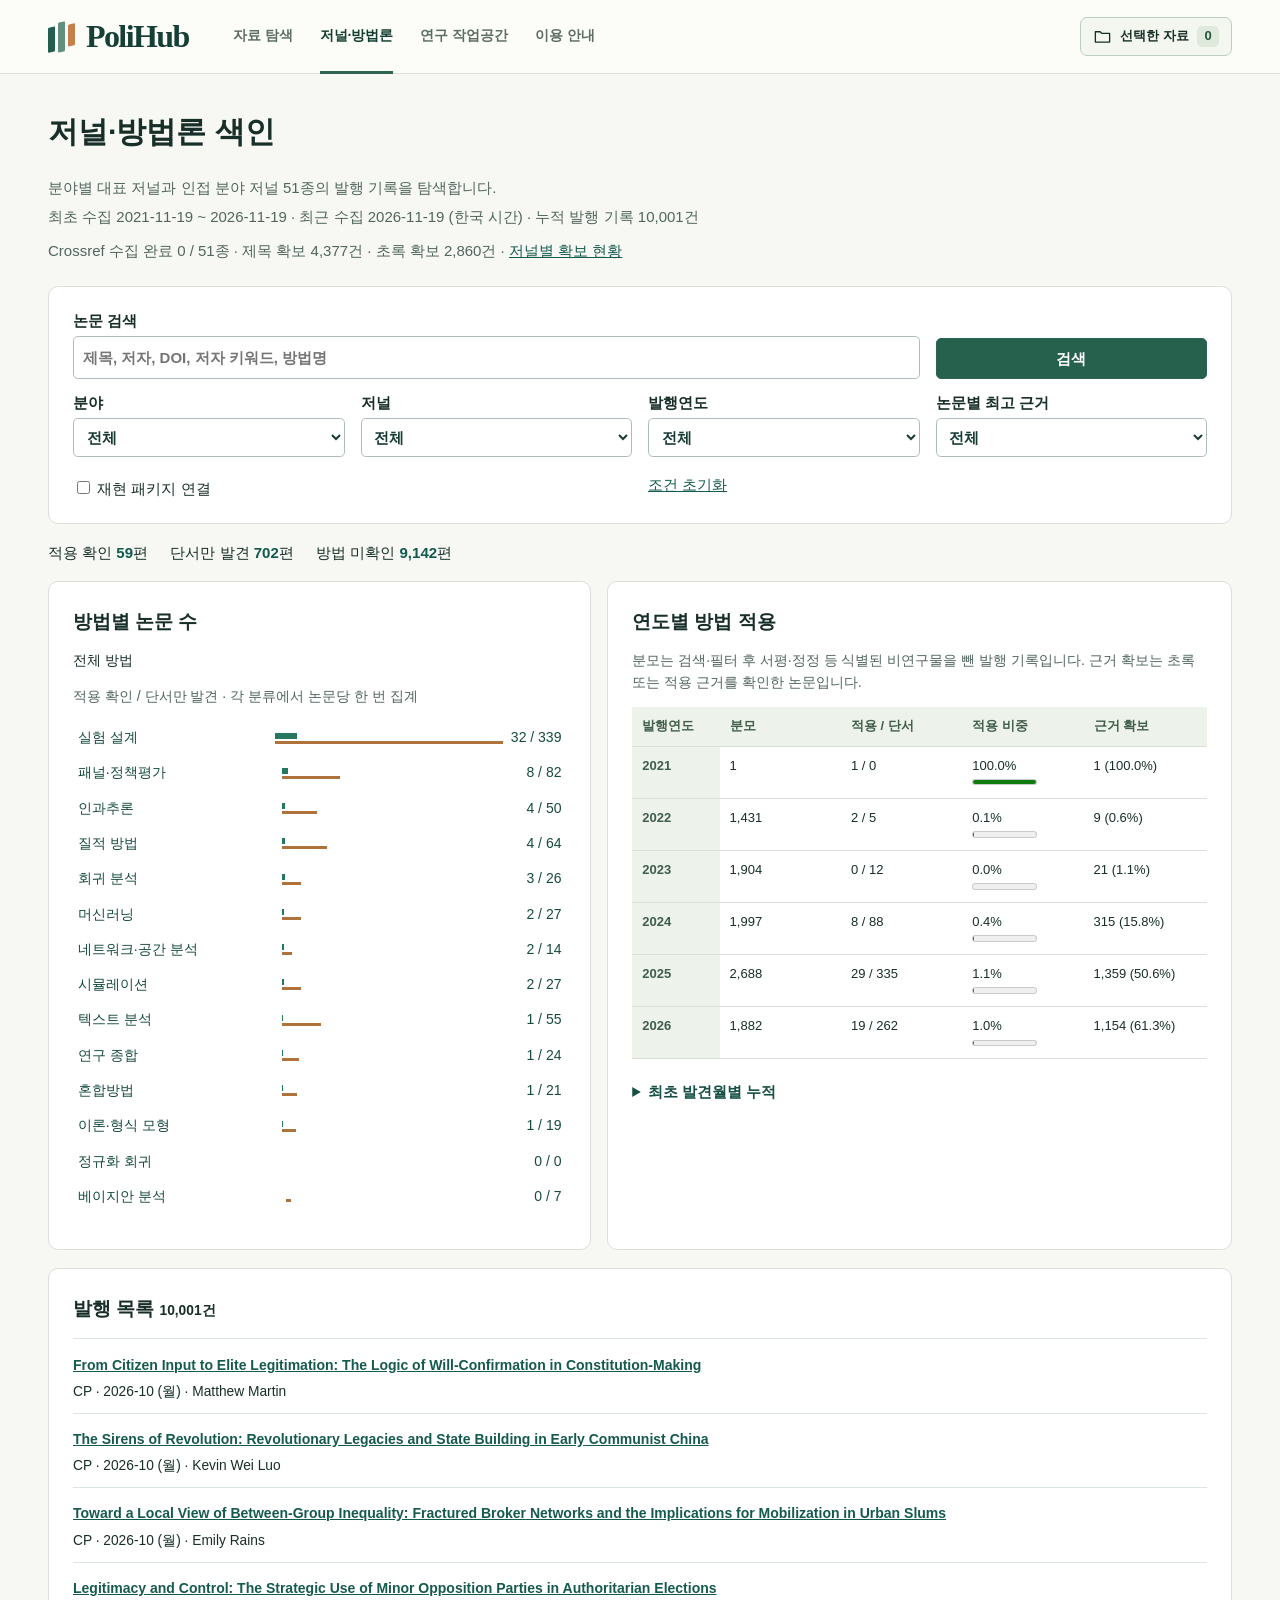
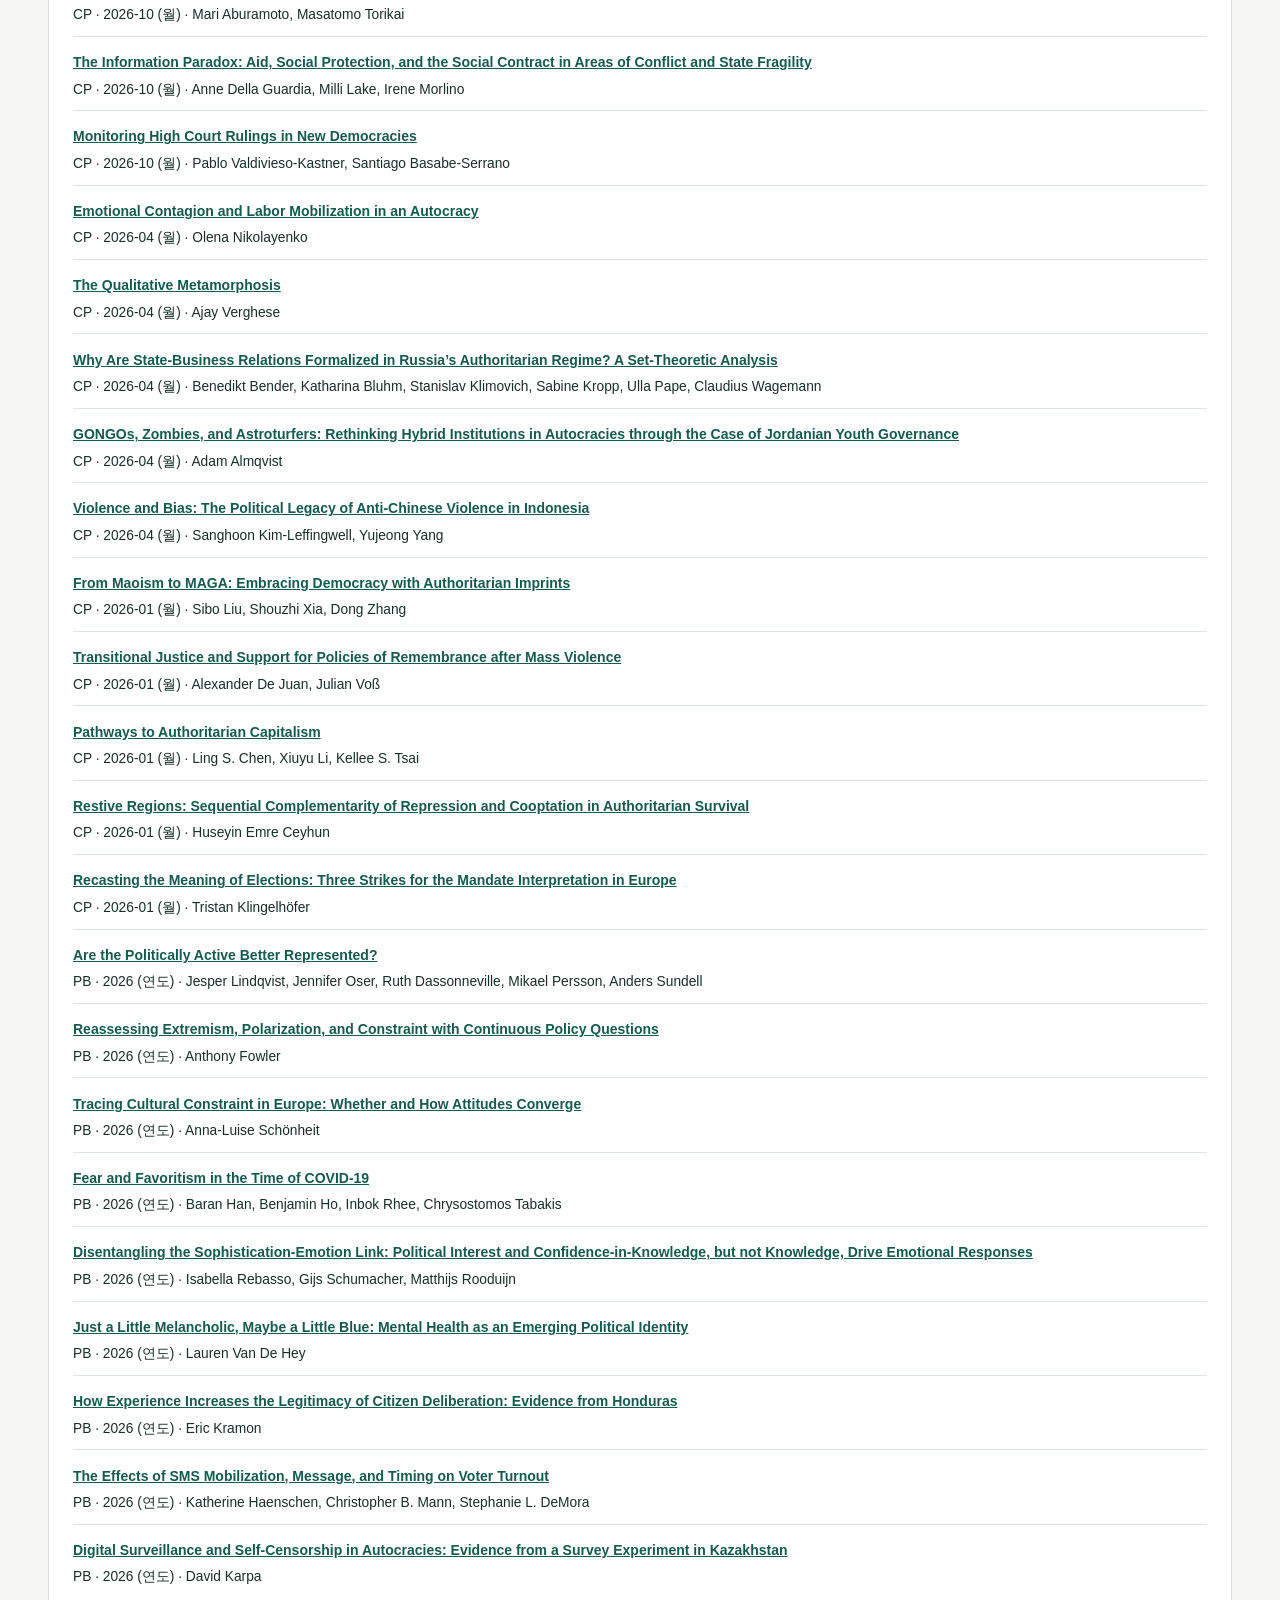
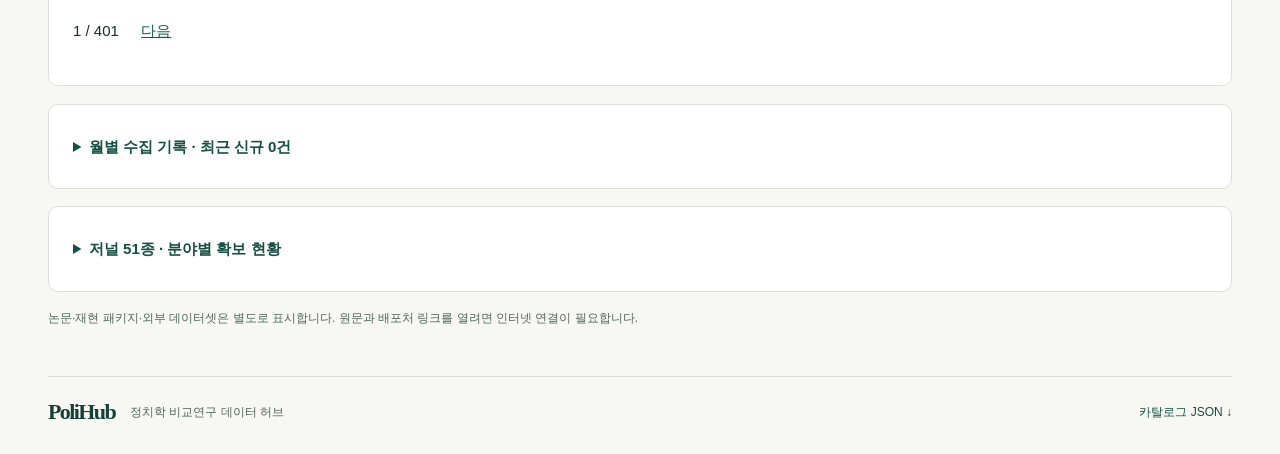
==== PoliHub-v5.html @ c7a17abf "51개 정치학 저널 누적 색인과 PoliHub v5 배포 자동화" ====
<!doctype html>
<html lang="ko">
  <head>
    <meta charset="utf-8" />
    <meta name="viewport" content="width=device-width, initial-scale=1" />
    <meta name="theme-color" content="#103c37" />
    <title>PoliHub · 정치학 비교연구 데이터 허브</title>
    <style>* {
  box-sizing: border-box;
}
:root {
  --ink: #182e29;
  --muted: #51655e;
  --green: #164f43;
  --line: #d8e0d8;
  --paper: #f7f8f3;
  --soft: #eaf0e8;
  --serif: "Noto Serif CJK KR", "Noto Serif KR", Batang, Georgia, serif;
  --sans:
    "Inter", "Pretendard", -apple-system, BlinkMacSystemFont,
    "Noto Sans CJK KR", "Malgun Gothic", sans-serif;
}
body {
  margin: 0;
  background: var(--paper);
  color: var(--ink);
  font: 15px/1.55 var(--sans);
  word-break: keep-all;
}
button,
input,
select,
textarea {
  font: inherit;
  color: inherit;
}
button,
a {
  touch-action: manipulation;
}
button {
  cursor: pointer;
}
button:disabled {
  opacity: 0.45;
  cursor: default;
}
a {
  color: var(--green);
  text-decoration: none;
}
a:hover {
  text-decoration: underline;
}
button:focus-visible,
a:focus-visible,
input:focus-visible,
select:focus-visible,
textarea:focus-visible,
summary:focus-visible {
  outline: 3px solid #d5873c;
  outline-offset: 3px;
}
button {
  border: 0;
  background: none;
}
.wrap {
  width: min(1240px, calc(100% - 96px));
  margin: auto;
}
.top {
  background: #fcfdf9;
  border-bottom: 1px solid var(--line);
}
.bar {
  height: 73px;
  display: flex;
  align-items: center;
  gap: 44px;
}
.brand,
.foot-brand {
  font-family: Georgia, serif;
  font-weight: 700;
  letter-spacing: -1.6px;
  color: #163f36;
  font-size: 32px;
}
.brand {
  display: flex;
  align-items: center;
  gap: 11px;
}
.brand:hover {
  text-decoration: none;
}
.brandmark {
  display: flex;
  align-items: center;
  gap: 3px;
  transform: skewY(-12deg);
  height: 30px;
}
.brandmark i {
  height: 25px;
  width: 7px;
  background: #235e4e;
  border-radius: 1px;
}
.brandmark i:nth-child(2) {
  height: 30px;
  background: #61917e;
}
.brandmark i:last-child {
  height: 22px;
  background: #c48149;
}
.bar nav {
  height: 100%;
  display: flex;
  gap: 27px;
}
.bar nav a {
  height: 100%;
  display: flex;
  align-items: center;
  border-bottom: 3px solid transparent;
  margin-top: 1px;
  font-weight: 600;
  color: #5d6d64;
  font-size: 14px;
}
.bar nav a.active {
  border-color: #2d6452;
  color: #143e32;
}
.tray {
  margin-left: auto;
  display: flex;
  align-items: center;
  gap: 8px;
  border: 1px solid #bdcfc1;
  border-radius: 7px;
  background: #f4f7ef;
  padding: 8px 12px;
  font-size: 13px;
  font-weight: 650;
}
.tray b {
  min-width: 22px;
  background: #e0eadc;
  border-radius: 5px;
  color: #285440;
}
.icon {
  width: 19px;
  height: 19px;
  display: inline-block;
  vertical-align: middle;
  stroke: currentColor;
  stroke-width: 1.65;
  stroke-linejoin: round;
  stroke-linecap: round;
  fill: none;
  flex-shrink: 0;
}
.hero {
  position: relative;
  isolation: isolate;
  overflow: hidden;
  border-radius: 12px;
  background: #103c37;
  color: #f7f5e8;
  margin: 27px 0 28px;
  display: flex;
  min-height: 300px;
}
.hero-copy {
  display: flex;
  flex-direction: column;
  justify-content: center;
  position: relative;
  z-index: 2;
  width: 61%;
  padding: 30px 0 31px 42px;
  pointer-events: none;
}
.hero h1 {
  font-family: var(--serif);
  font-size: clamp(34px, 3.45vw, 53px);
  font-weight: 700;
  line-height: 1.22;
  letter-spacing: -2.8px;
  margin: 0;
}
.hero h1 span {
  display: block;
}
.hero p {
  font-size: 14px;
  color: #d8e8de;
  line-height: 1.75;
  margin: 13px 0 22px;
}
.search {
  background: #fff;
  display: flex;
  align-items: center;
  width: min(565px, 100%);
  padding: 5px 5px 5px 15px;
  border: 1px solid #c1d0c6;
  border-radius: 7px;
  gap: 11px;
  pointer-events: auto;
  box-shadow: 0 3px 6px #082d231e;
}
.search .icon {
  color: #497667;
}
.search input {
  border: 0;
  min-width: 25px;
  flex: 1;
  background: none;
  color: #152f26;
  padding: 7px 0;
  font-size: 14px;
  outline-offset: 0;
}
.search input::placeholder {
  color: #64756b;
}
.search button,
.primary {
  color: white;
  background: #26614e;
  border: 1px solid #2d6353;
  font-weight: 650;
  border-radius: 5px;
  padding: 8px 18px;
}
.hero-map {
  position: absolute;
  top: 0;
  right: 0;
  width: 50.5%;
  height: 100%;
  background: url("[data-uri]") center / 100% 100% no-repeat;
}
.hero-map:before {
  content: "";
  position: absolute;
  inset: 0;
  background: linear-gradient(
    90deg,
    #103c37 0%,
    #103c37a8 10%,
    transparent 36%
  );
  pointer-events: none;
}
.map-pin {
  position: absolute;
  transform: translate(-5px, -50%);
  padding: 2px 4px;
  line-height: 1.3;
  display: flex;
  align-items: center;
  gap: 7px;
  font-size: 12px;
  color: #fff;
  font-weight: 650;
  white-space: nowrap;
  text-shadow: 0 1px 4px #103d32;
}
.map-pin:before {
  content: "";
  width: 7px;
  height: 7px;
  border-radius: 50%;
  background: #f2bf76;
  box-shadow: 0 0 0 3px #eebc7940;
}
.map-pin[data-region="KR"]:before {
  width: 9px;
  height: 9px;
  box-shadow:
    0 0 0 4px #f0bb7650,
    0 0 0 10px #f0bb761b;
}
.map-pin:hover,
.map-pin.is-on {
  color: #ffd08f;
}
.map-credit {
  position: absolute;
  bottom: 10px;
  right: 15px;
  font:
    10px Georgia,
    serif;
  letter-spacing: 0.6px;
  color: #acc4b6;
}
.section-title {
  display: flex;
  align-items: center;
  justify-content: space-between;
  gap: 12px;
  margin: 0 0 13px;
}
.section-title h2,
h2.page-title {
  font-family: var(--serif);
  font-size: 24px;
  line-height: 1.4;
  letter-spacing: -1.3px;
  margin: 0;
}
.section-title h2 small {
  font: 600 13px var(--sans);
  letter-spacing: 0;
  color: #657a68;
  margin-left: 7px;
}
.fields {
  display: grid;
  grid-template-columns: repeat(6, minmax(0, 1fr));
  gap: 10px;
}
.field {
  min-height: 90px;
  background: #fff;
  border: 1px solid var(--line);
  border-radius: 8px;
  text-align: left;
  padding: 12px 13px;
  font-size: 14px;
  font-weight: 700;
  display: flex;
  flex-direction: column;
  justify-content: space-between;
  align-items: flex-start;
  gap: 7px;
  line-height: 1.38;
}
.field .icon {
  color: #326550;
  width: 24px;
  height: 24px;
}
.field[data-field="attitudes"] .icon,
.field[data-field="policy"] .icon {
  color: #956340;
}
.field:hover,
.card:hover {
  border-color: #92af9e;
}
.field.is-on {
  border-color: #336e55;
  background: #e5efe5;
}
.filters {
  margin: 18px 0 25px;
  border-bottom: 1px solid var(--line);
  padding-bottom: 18px;
}
.filterline {
  display: flex;
  align-items: center;
  gap: 7px;
  flex-wrap: wrap;
}
.filterline > strong {
  font-size: 13px;
  margin-right: 6px;
}
.chip {
  border: 1px solid #d7dfd6;
  padding: 5px 11px;
  border-radius: 17px;
  font-size: 12px;
  line-height: 1.5;
  background: #fff;
  white-space: nowrap;
}
.chip.is-on {
  background: #214e40;
  color: white;
  border-color: #214e40;
}
.morefilter {
  margin-left: auto;
  display: flex;
  gap: 5px;
  align-items: center;
  font-size: 13px;
  color: #325849;
}
.morefilter .icon {
  width: 16px;
}
.filtergrid {
  display: grid;
  grid-template-columns: repeat(auto-fit, minmax(135px, 1fr));
  gap: 12px;
  padding: 17px 0 2px;
}
.filtergrid label,
.control {
  display: flex;
  flex-direction: column;
  gap: 4px;
  color: var(--muted);
  font-size: 12px;
  font-weight: 600;
}
select,
.form-input,
textarea {
  width: 100%;
  padding: 8px;
  border: 1px solid #bdcdc0;
  border-radius: 5px;
  background: #fff;
  color: var(--ink);
}
.text-btn {
  display: inline-flex;
  align-items: center;
  gap: 5px;
  color: var(--green);
  font-size: 13px;
  font-weight: 650;
  padding: 4px 0;
}
.text-btn .icon {
  width: 16px;
}
.grid {
  display: grid;
  grid-template-columns: repeat(2, minmax(0, 1fr));
  gap: 13px;
}
.card {
  display: flex;
  flex-direction: column;
  border: 1px solid #d5dfd5;
  border-radius: 9px;
  background: #fff;
  padding: 19px 21px 14px;
  min-width: 0;
}
.cardtop,
.card-end,
.actions,
.work-head {
  display: flex;
  align-items: center;
  gap: 8px;
  flex-wrap: wrap;
}
.cardtop {
  justify-content: space-between;
}
.category {
  font-size: 12px;
  font-weight: 650;
  color: #436a53;
  display: inline-flex;
  align-items: center;
  gap: 7px;
}
.category:before {
  content: "";
  width: 7px;
  height: 7px;
  border-radius: 2px;
  background: #85a78b;
}
.category.election:before {
  background: #b78055;
}
.category.legislature:before {
  background: #6f87a3;
}
.category.world:before {
  background: #78846a;
}
.select-data {
  display: inline-flex;
  gap: 4px;
  align-items: center;
  padding: 4px 8px;
  border: 1px solid #d5ded4;
  border-radius: 5px;
  font-size: 12px;
  color: #3d5d4b;
}
.select-data .icon {
  width: 14px;
  height: 14px;
}
.select-data.is-on {
  border-color: #548266;
  background: #e5efe2;
}
.card h3 {
  margin: 9px 0 4px;
  line-height: 1.36;
  font-size: 21px;
  letter-spacing: -0.9px;
}
.card h3 button {
  font: inherit;
  font-weight: 700;
  padding: 0;
  text-align: left;
}
.card p {
  color: #4c5e55;
  font-size: 14px;
  line-height: 1.65;
  margin: 4px 0 14px;
  flex: 1;
}
.card-end {
  justify-content: space-between;
  border-top: 1px solid #e8ece5;
  padding-top: 10px;
}
.meta {
  display: flex;
  flex-wrap: wrap;
  gap: 3px 7px;
  color: #5b6c62;
  font-size: 12px;
}
.meta span + span:before {
  content: "·";
  margin-right: 7px;
}
.access {
  display: inline-flex;
  align-items: center;
  gap: 4px;
  color: #3b5b47;
  font-weight: 680;
  font-size: 12px;
}
.access.direct {
  color: #245f42;
}
.access .icon {
  width: 14px;
  height: 14px;
}
.more-row {
  text-align: center;
  margin: 20px 0;
}
.secondary {
  padding: 8px 13px;
  border: 1px solid #c1cfc3;
  background: #fff;
  border-radius: 5px;
  color: #294e3c;
  font-weight: 600;
}
.primary:hover,
.search button:hover {
  background: #194d3c;
}
.secondary:hover,
.chip:hover:not(.is-on),
.select-data:hover:not(.is-on) {
  background: #f0f4ed;
}
.empty,
.surface {
  padding: 22px 24px;
  border: 1px solid var(--line);
  border-radius: 10px;
  background: #fff;
}
.empty h3,
.surface h3 {
  margin: 0 0 9px;
}
.page-intro {
  margin: 35px 0 19px;
}
.page-intro p,
.hint {
  color: var(--muted);
}
.page-intro p {
  margin: 6px 0;
}
.work-grid {
  display: grid;
  grid-template-columns: minmax(0, 3fr) minmax(235px, 1.1fr);
  gap: 18px;
}
.surface + .surface,
details + .surface,
.work-grid + .surface {
  margin-top: 15px;
}
.work-list {
  list-style: none;
  padding: 0;
  margin: 8px 0 15px;
}
.work-list li {
  display: flex;
  align-items: center;
  justify-content: space-between;
  padding: 10px 0;
  border-bottom: 1px solid var(--line);
  gap: 10px;
}
.work-list small,
.muted {
  color: var(--muted);
  font-size: 12px;
}
.danger-text {
  color: #8c492b;
}
.surface .control {
  margin: 11px 0;
}
.surface h4 {
  margin: 16px 0 8px;
}
.surface h3,
h3 {
  letter-spacing: -0.4px;
}
.surface p,
.surface li,
details p {
  font-size: 14px;
}
.stack {
  display: grid;
  gap: 8px;
}
.flowsteps {
  padding-left: 20px;
}
.flowsteps li {
  padding: 2px 0;
}
.surface code,
pre,
code {
  font-family: "IBM Plex Mono", Consolas, monospace;
  font-size: 12px;
}
.surface pre,
pre {
  overflow: auto;
  white-space: pre-wrap;
  word-break: break-word;
  background: #eff3ed;
  padding: 12px;
  border-radius: 6px;
}
.surface textarea {
  min-height: 200px;
  font: 12px/1.6 monospace;
  word-break: normal;
}
.surface .question-box {
  min-height: 60px;
  font: 14px var(--sans);
}
summary {
  cursor: pointer;
  font-weight: 650;
  color: var(--green);
}
details {
  margin: 13px 0;
}
.guide-contents {
  display: grid;
  grid-template-columns: repeat(2, minmax(0, 1fr));
  gap: 14px;
}
.guide-contents .surface {
  margin: 0;
}
.table-wrap {
  overflow: auto;
}
.data-table {
  width: 100%;
  border-collapse: collapse;
  font-size: 13px;
}
.data-table th,
.data-table td {
  padding: 9px 10px;
  border-bottom: 1px solid var(--line);
  text-align: left;
  vertical-align: top;
}
.data-table th {
  background: #edf2eb;
  color: #415e4b;
}
.data-table td {
  min-width: 100px;
}
.chips {
  display: flex;
  flex-wrap: wrap;
  gap: 7px;
}
.chips a {
  font-size: 13px;
  text-decoration: underline;
  text-underline-offset: 3px;
}
.dialog-top {
  display: flex;
  align-items: flex-start;
  justify-content: space-between;
  gap: 15px;
}
.dialog-top h2 {
  margin: 4px 0;
  font: 700 25px/1.35 var(--serif);
  letter-spacing: -1px;
}
.close-btn {
  padding: 5px;
  line-height: 1;
}
.close-btn .icon {
  width: 22px;
  height: 22px;
}
dialog {
  border: 1px solid #ccdbce;
  border-radius: 12px;
  color: var(--ink);
  padding: 27px;
  max-height: 85vh;
  width: min(820px, 94vw);
  box-shadow: 0 20px 75px #112b2044;
}
dialog::backdrop {
  background: #102d26a4;
}
dialog:has(.compare) {
  width: min(1120px, 95vw);
}
.facts {
  display: grid;
  grid-template-columns: 140px minmax(0, 1fr);
  font-size: 14px;
  line-height: 1.7;
  margin: 15px 0;
}
.facts dt,
.facts dd {
  border-top: 1px solid var(--line);
  padding: 8px 4px;
  margin: 0;
  overflow-wrap: anywhere;
}
.facts dt {
  color: #53685a;
}
.facts a {
  text-decoration: underline;
}
.badge {
  padding: 3px 7px;
  border-radius: 5px;
  background: #eaf0e6;
  color: #3c5a42;
  font-size: 12px;
}
.notice {
  background: #f6f2e8;
  border-left: 3px solid #bd965d;
  padding: 9px 12px;
  font-size: 13px;
  color: #564937;
}
.toast {
  position: fixed;
  z-index: 5;
  bottom: 22px;
  left: 50%;
  transform: translateX(-50%);
  background: #203e33;
  color: white;
  border-radius: 7px;
  padding: 8px 16px;
  max-width: 85vw;
  box-shadow: 0 4px 16px #24362824;
}
.toast:empty {
  display: none;
}
footer.wrap {
  display: flex;
  align-items: center;
  gap: 15px;
  margin-top: 39px;
  border-top: 1px solid var(--line);
  padding: 18px 0 25px;
  font-size: 12px;
  color: var(--muted);
}
footer a {
  margin-left: auto;
}
.foot-brand {
  font-size: 22px;
}
.loading {
  padding: 50px 0;
}
.busy {
  color: #376e50;
  font-weight: 650;
}
.spread {
  justify-content: space-between;
}
.tiny {
  font-size: 12px;
}
.work-output a {
  text-decoration: underline;
  overflow-wrap: anywhere;
}
.work-output td {
  min-width: 65px;
}
.full {
  grid-column: 1/-1;
}
@media (min-width: 1450px) {
  .hero {
    min-height: 325px;
  }
  .hero-copy {
    padding-left: 50px;
  }
  .field {
    min-height: 100px;
  }
}
@media (max-width: 1050px) {
  .wrap {
    width: calc(100% - 48px);
  }
  .bar {
    gap: 26px;
  }
  .fields {
    gap: 7px;
  }
  .field {
    font-size: 13px;
    padding: 11px;
  }
  .morefilter {
    margin-left: 0;
  }
  .hero-copy {
    width: 65%;
    padding-left: 29px;
  }
  .hero-map {
    width: 49%;
  }
}
@media (max-width: 760px) {
  .wrap {
    width: calc(100% - 28px);
  }
  .bar {
    gap: 15px;
    height: 62px;
  }
  .brand {
    font-size: 27px;
  }
  .bar nav {
    gap: 10px;
  }
  .bar nav a {
    font-size: 12px;
  }
  .tray {
    padding: 6px 8px;
  }
  .tray > span:nth-child(2) {
    display: none;
  }
  .hero {
    min-height: 265px;
    margin: 18px 0 22px;
  }
  .hero-copy {
    width: 78%;
    padding: 24px;
  }
  .hero h1 {
    font-size: 36px;
  }
  .hero p {
    font-size: 13px;
  }
  .hero-map {
    opacity: 0.75;
    width: 48%;
    right: -7%;
  }
  .map-pin,
  .map-credit {
    display: none;
  }
  .hero-map:before {
    background: linear-gradient(90deg, #103c37, transparent 70%);
  }
  .fields {
    grid-template-columns: repeat(3, minmax(0, 1fr));
  }
  .field {
    min-height: 64px;
    flex-direction: row;
    align-items: center;
    justify-content: flex-start;
    gap: 9px;
  }
  .field .icon {
    width: 19px;
  }
  .section-title h2,
  h2.page-title {
    font-size: 21px;
  }
  .grid {
    gap: 9px;
  }
  .card {
    padding: 14px;
  }
  .card h3 {
    font-size: 18px;
  }
  .card-end {
    align-items: flex-start;
    flex-direction: column;
  }
  .filterline {
    gap: 5px;
  }
  .chip {
    font-size: 11px;
  }
  .work-grid,
  .guide-contents {
    grid-template-columns: 1fr;
  }
  .work-grid .surface + .surface {
    margin: 0;
  }
  .facts {
    grid-template-columns: 105px 1fr;
  }
  .filters {
    margin-bottom: 19px;
  }
  .surface {
    padding: 17px;
  }
  .search {
    padding-left: 8px;
    gap: 6px;
  }
  .search button {
    padding: 7px 10px;
  }
}
@media (max-width: 535px) {
  .bar {
    gap: 12px;
  }
  .brandmark {
    gap: 2px;
  }
  .brandmark i {
    width: 5px;
  }
  .brand {
    gap: 6px;
  }
  .bar nav {
    gap: 9px;
  }
  .bar nav a {
    font-size: 11px;
  }
  .tray {
    gap: 3px;
    padding: 5px;
  }
  .hero-copy {
    width: 100%;
    padding: 21px 18px;
  }
  .hero h1 {
    font-size: 33px;
  }
  .hero {
    min-height: 242px;
  }
  .hero p {
    max-width: 85%;
    font-size: 12px;
  }
  .hero-map {
    right: -12%;
    opacity: 0.54;
    width: 65%;
  }
  .field {
    font-size: 12px;
    padding: 8px;
    min-height: 58px;
    gap: 5px;
  }
  .grid {
    grid-template-columns: 1fr;
  }
  .card-end {
    flex-direction: row;
  }
  .card p {
    margin-bottom: 10px;
  }
  .filterline > strong {
    width: 100%;
    margin-bottom: 2px;
  }
  .section-title {
    gap: 5px;
  }
  .facts {
    grid-template-columns: 82px 1fr;
  }
  dialog {
    padding: 19px;
  }
  .map-credit {
    display: none;
  }
  .work-head h3 {
    font-size: 16px;
  }
}
@media (prefers-reduced-motion: no-preference) {
  button,
  a {
    transition:
      background-color 0.13s,
      border-color 0.13s,
      color 0.13s;
  }
}

.journal-page { margin: 1.5rem 0 3rem; }
.journal-page .surface { margin-bottom: 1.1rem; min-width: 0; }
.journal-page h2 { font-size: 1.18rem; margin: .2rem 0 .7rem; }
.journal-page h3 { margin: 1.4rem 0 .5rem; }
.jfilters { display: grid; gap: .7rem 1rem; grid-template-columns: repeat(4,minmax(0,1fr)); align-items: end; }
.jfilters label:not(.jcheck), .jdir-search { display: grid; gap: .25rem; font-weight: 650; }
.jquery { grid-column: span 3; }
.jfilters input[type=search],.jfilters select,.jdir-search input { min-width: 0; width: 100%; padding: .56rem; border: 1px solid #acbdb7; border-radius: .3rem; background: white; color: #173c34; font: inherit; }
.jcheck { grid-column: span 2; }
.jstats,.jpaging { display: flex; flex-wrap: wrap; align-items: center; gap: .65rem 1.4rem; margin: 1rem 0; }
.jstats b { color: #115a4e; }
.jpanels { display: grid; grid-template-columns: 1fr 1.15fr; gap: 1rem; }
.jbars,.jpapers { padding: 0; list-style: none; }
.jbars li { margin: .25rem 0; }
.jbar { display: grid; grid-template-columns: minmax(6em,1fr) minmax(3em,1.2fr) auto; gap: .5rem; align-items: center; width: 100%; text-align: left; padding: .3rem; border: 0; background: transparent; color: #164b40; font: inherit; }
.jbar:hover,.jbar:focus-visible { background: #e6f2ec; }
.jtracks { display: grid; gap: 2px; }
.jtracks i { display: block; height: 6px; background: #267760; }
.jtracks i+i { height: 3px; background: #ad733a; }
.jlink { color: #155a4e; background: none; border: 0; padding: .3rem 0; text-align: left; text-decoration: underline; font: inherit; }
.jpapers li { border-top: 1px solid #dae5df; padding: .65rem 0; overflow-wrap: anywhere; }
.jpapers .jlink { font-weight: 700; }
.jpapers li div, .jdir-search, .journal-page small { font-size: .86rem; }
.journal-page meter { width: 5em; display: block; }
.journal-page summary { cursor: pointer; padding: .5rem 0; overflow-wrap: anywhere; }
.jdir-search { max-width: 30rem; margin: 1rem 0; }
#jdir-list details { border-bottom: 1px solid #d5dfda; }
#modal-body dd, #modal-body li { overflow-wrap: anywhere; }
@media(max-width:760px){.jpanels{grid-template-columns:1fr}.jfilters{grid-template-columns: repeat(2,minmax(0,1fr))}.jquery{grid-column:span 1}.jstats{gap:.5rem 1rem}.bar{flex-wrap:wrap}.bar nav{flex-wrap:wrap}.journal-page .surface{padding:1rem}.jbar{font-size:.88rem}}
.jpanels > .surface { margin-top: 0; }
</style>
  </head>
  <body data-start="journals">
    <header class="top">
      <div class="wrap bar">
        <a class="brand" href="#explore" aria-label="PoliHub 홈"
          ><span class="brandmark" aria-hidden="true"
            ><i></i><i></i><i></i></span
          >PoliHub</a
        >
        <nav aria-label="주 메뉴">
          <a href="#explore" data-nav="explore">자료 탐색</a
          ><a href="#journals" data-nav="journals">저널·방법론</a
          ><a href="#work" data-nav="work">연구 작업공간</a
          ><a href="#guide" data-nav="guide">이용 안내</a>
        </nav>
        <button id="tray" class="tray">
          <span data-icon="folder"></span><span>선택한 자료</span
          ><b id="selected-count">0</b>
        </button>
      </div>
    </header>
    <main class="wrap" id="main" tabindex="-1">
      <p class="loading">카탈로그를 불러오는 중입니다.</p>
    </main>
    <footer class="wrap">
      <span class="foot-brand">PoliHub</span
      ><span>정치학 비교연구 데이터 허브</span
      ><a href="catalog/catalog.json" id="catalog-download" download
        >카탈로그 JSON ↓</a
      >
    </footer>
    <dialog id="modal"><div id="modal-body"></div></dialog>
    <div class="toast" id="toast" role="status" aria-live="polite"></div>
  <script type="application/octet-stream" id="journal-data">H4sIAAAAAAAAA+S9b2/jWnon+FXO+k26sWW3qP+qNxeUREu0KNFNSvZ1LRYNWqIllilSRVL+U0GAm5lOML3JYhJ0MpMMbgcdTAaTBA1sLzrZ6QX61dZ+kvuyq+532Oc5JG1Jlmw9NsUqbmam59qyHhX1O8855/n/+8M9fzgxp8bea+HVnh8YXrD3ei+fywv7Avy/2t6rPcuxAsuwf2I6o/BP5bs/Gf5P3IsHL3qBNbRNf+/1H+4JuQMhJ1R+5OdyuUKuVCrmhVxOKBQq+Me37txzDBvkjZnvgeTIteCXzTKv9uYevn0SBDP/9Y9+BO8/cL3xjx6T8OEfGeLD/C97bVVssv/nf7CG5/q+Z14wy/fn5mjvf321d2nxLxc90X70FUDcM+8/AN43NYOJO4p+mc3PbcufmBEseXj7heX5wU9803RWURkZgfmTmWcOLd9y8a+3puHt/[base64]/RtQhlaBCFElmFKE/[base64]/Vhme4juJbIKEfHSj2WIEGX10ucPX6DFrmMZIkSFdGPXyUJEtItiGSJEWbWL+MMTb7RYhghRVm80/vBEeoJYhghRyvQEyUJEvPRjGSJEWb70BSKDQyxDg0hImcEhWYiIDA6xDBGilBkckoUoT99oKEOEKJ/ljUYkuYhliBClTHKRLEREkotYhghRyiQXyUJEJLmIZYgQpUxykSxEVbp1jTJEiKoZtq6FGi3qGMsQIaplNOqID5/[base64]/[base64]/vBErsZYhghRVrkaCzhCmH7pcxkSRJFEViGiX/pchghRhi99IUe/9LkMEaIMX/pCjkjQHMsQIcoqQTN/eLpdxGWIEGXYLhJydLuIyxAhyrBdJOTodhGXIUKUYbtIyNHtIi5DhCjTdhGRwzqWIUKUMod1ohAJRA7rWIYGkZBVDmv+8EQO61iGCFFWOaz5wxM5rGMZIkRZ5bDmD18gF/JxGSJEhewW8gkCkcM6liFClFUOa/7wZbobizJEiMoZdmOFCt2NRRkiRJUMu7FCle7GogwRomqG3ViBSBYfyxAhSpksPlGI8kSy+FiGBlE+q2Tx/[base64]//LxT3738Ve/ZZ9++u2n//7N1tD9Yfy2T3/3q+//5qfs+z//x+//3T/gJzzywJWakPvR6Mr50dRxc+Vr/pFjyw9M7w7y/Vx+fyEXCK+2De/[base64]/LECFKmWQ+WYiIJPOxDBGilEnmk4WIaJXHMkSIUiaZTxYioukYyxAhyqrpyB+eaDrGMkSIsmo68ocnmo6xDBGirJqO/[base64]/aOjZnpsWNr6FjDxXekVHeTux1fXXh7a+tuKvsL9HB7L627OZ24rOO41z5ru9dYS9Ny4UOcr9ix5w7N0dwzbP532xyNTWY5THZGlvHdN3/rM31q2PZ+3712WMOdO0PL9veWam7EpthlXbnRFiWFiQNJq4uNNrxFb8udtqgxXe618Pe+qMk/Zv02/FVWEOGJ4f/EOPcDzxgGe68Db24mqGsFIol4LEPTtULKJOKJbscCkUQ8liFClDKJeLIQ5eknFsoQIcpnOKpUKNI9OZQhQlTMsCdXIPKsxzJEiFLmWU8WIiLPeixDhChlnvVkISLyrMcyRIhS5llPFiIiz3osQ4QoZZ71ZCEi8qzHMkSItuVZ/+w2+MWkUhzV0rDBu6bhzz1zajoB60+MgHWNYDgxffjFdL3b19F/95uedWWCBT6CN1oX1jCsf0ebPDCnTDP9mev4ZvRu1nVH5qpF3hW1hsq6qjZoNGT4E/[base64]/4dquYxnwadNXzHBGrO8Zjm8EtgF/HcaTqAyb9SfuHD5sb7narddXe7LKzg7YyYc/[base64]/IzRzNn/NXgrmql4U7hpYnp+NaVyY5NY2iynjl2A4u/[base64]/evrNsYa31LeT3hQTnp2vG0AJ/vuE6gXkT/MD/IVrY4tT0wM13Fhz+ujkxrizXW4ldKeDoqz12fMDEnqoo8FdFHGhSjzUPWFM8kXrHqtaHVzWx0ZYUpshST9Ib7Z0b2tUivTwFZYgKVcxweUqVSNkcyxAh2pay+bPvuepNpfLW2OTxFkh77g+jn+GtFmws78oykQ0Bfpryl/ZH5iyYsLu/oVdqm1cmPuPQnvMv5vL9+fH/+O33f/vXn37xW3jJ5PwG/AE2fIQb9nbAG37/m3/99Ge/YCESn/7uLz7+1z9nn376Dx//+U8oYPzRq8//TT79y3/4+Pe/eIba/dHjJ1/DugI9U72x4VjvFyIHmP++P/eOuapZszD64F6EWrmPkQrsvRndnZU+b7dhDcM38W34KYpx7nqs617xFp3Vk1P6Wuw1JY21Ja0vKfuHktbDF97s/mwkEpHHMsQV2JaIPN2QtjwyXdsd3zIjYKeud/kV00DScuDfGfNYkzuaD7nmrSzXmY4RbbHfl3XM1+x+lYhc6LEMcZW25UL/7MfzZOSas9l6kyi3vzDp/sUmUTMeZsEb6+qmY15Ygc/EiwtzGDD14sIamhPXHsEHf/fN3zLJhpddnHdx6HrB3DH9r5gUnW9hRY0ewNIzyfAcOC9kB8OQrG/[base64]//Zb1BY03e3w00OzsLEmH8LDk4ERmYdHFS7JxwcHNHVdv0A7BHumbieZ9pGEO5s/EN8gsv4YKB19i3u6pkNJ/hoec8qEpi8TXYswdncactokfTkDgNLWD1GxZbQZDkRewwdmlO51+zvfncX6EkwlCHCXMhwEqxWosfmUYYIUWnL2PxnPwDPC7Oi4G6MqiY6Hc8KzFesa9hmWBEoOmMcyCGiizkPSxn264YP/oDGf4E3sgvXY3VjeGkb/mR5++l96bgt9iR2qirgfO5+b5XpGQuUISpOOcMZi1qFnrFAGSJElfQyFqS6QLg8wLutm7cuKLeGFbL+a9Y23r0Li29s9xwMQ90FFWZda+ytsfLbg64kayKTf9yXm+LuvdpalZ4RQBniglW35uf9zIeh4DqXo5s1h2FpPyfs5194GJYWnYt5uP6sPj8/t1crsI7UHmtpkoQ2BZxzh2BEdBsNsY4jg3RRE9tMbw9aoqbD73AGng1Yo32Kf1QGHYm1Va3FAyTwpjNwKlhDVPfiWUOK+CaFcEmtRs+joAxRsWpZyaPUZjfz0nzjLfvcPIo/967MW/Nmdm+chy8xeM30LAzWkW3z9Z+QmJMRQbHkZHyW7/E8F6P2ZA5FgSUOrKn13mRgvDRN++73r8D4sRzYcqYx5UmUW6bD/gvM8S0L3Gtc9B8cut7U9H6If7aMSZhqMcMkDA4VPnEBHz+aT7bikJyIitTry+BwiIOdb3EhR48NcRkS3pFEFra4eZ0fX5U2bfFcgrH4lepfIwBjw798jczt9tzgHqyCGyXUGoxRme/muCm4k3tiwa7BMLwx5srI5OkUrREn2EdDe+y5c5BaYIpfMbvFXhMslPaHP+mIPV1XudsrvpH7IlwtR9KJqDV3ngeCV8jReC5D1D1hy2j8Z9e9q+lQGG9w4gDhfHK6x4Mm4Iz5rGFaNqqadVcRs6IpqqJI7FBVOmiYHKlgp/TA1ZMbnZ60ewWhhzm5DFFBUgxzUnJ1c+9yYlpT3iogTWeWZ0Z5eBf2/SzAU0CHJRsZd5kIOfDvchasibel/8A50dTBidRj+llX7HV2v4L0UBaXIa7gtqGsz77FR0M3KI7Wb/Hc/kJv9ou3uDiE5/WRvqBtGnYwGRqeyZUEbA/Y8MslHW3Xn1kBFsvZLtZ++HgeaJzpICoCWVaiRluT9b4MDk1D/[base64]/pHUw0+SNHiP2NXBleveBX9kidVFWeGf3RP7bVHBVzR4Anjh/kSta9KgJ7fwAWStCx9cH/SaMn+8XlOEA3dwKGI18rHYRzOMNQdd+IfvQkqKCGdvryHxY7g1gFO4e8CO4XyWNZG/1sGTGV6IrP4jSezt16WeKvfZMTwdfhJorcQ0Ue8OdJ1/7a54tF/X5H6f4fjrOn7QofbhZ80PP4NHYOAtqGlYg/S4NJchKviXGZfWAcxhwG/kaKq5dW5hYcre6jRzkcH/J+88kyLk6FFnLkNcjsxEnd/OLt/6bzeadvcloy827XhZHqbZmqZzGxV34ruxraEB15I14qnwAbYJAyQXGIsaoUWHtgF8Vp51rREG6Fbj1WJP6oP2KG/Edo8fA01NOmX1AwZn1c6n2gs5erSZyxAVKsVoMymtestOsdkbVqprOdZ0PmWnxtj0X7Nj4/[base64]/GVfDJUjzTCQshnMBnXRet0vf3aYmwUUi6mdmuFWY6Xq+0EPAyvQBOAbBeDg1vasNRsGKYtOD2EllTPlaPj8Xd7+4SPS2BMkRoS1lJS9zU/GC0fl4OIEyLWWZ7N8CSPbEbMKh66JnmXWtc2BDgzmzzrldAn4ehWfgL6Ps+LzGKM8Srm0O/toL3pod7gucB6q6Hs38U69zE6vV1PQaiIjJR0cQ6/N92bMWLOqtLkqZgHKGpdmUscYU7syVq/R4PSDRFBZu/2GkKc80EoUzP66AMcbnKWSlffz8vXkw33J/UxN/CDgMP4a1r8fbMaJs17l8h7apFuYVN9MtvP/7zPz1jVZ7YRNJ0hoOzIk8odG19XkO60H+hmY55bdirDWn9Ce6++Hnx4onLRmIHeABeFHw071zzXzEZK8edUehUHVoO/rK3kivXO7LIWqrSrEtai4fDNLknMgzISXwyAO6xDz9j9Q8/bbT7cmv3pVmCUKWnO1CGuFjVrNCDz94Pb969X7OFSvu5wv6C//Os6MtizV/dNoaXrO+57gzUh5dDMw089VCD7tur7yo0Ir07dv3g3LRtcOzvhlDwMtJVX0ZvD0RWPxtgCKYN/+kMWOd096XRglCjp3hQhqhStazU1NfmN7fDd5u8moWigRcH9NBqwPa08EoP47poHsja0gF2HtYkPzjElhVIUftSl9VFXRd7+72zltgPKzd4yqGHrbd6W40bb+WGiFN/jw/YqSR1MHXRaIstUcakwakkp+BL53P0CgGUoWldKPEyrQNsjOm5Z43GvOPIxD9+/M1vP/7qtwsKiSVdhjec7KjLY35+423SyAW6zvUa+er5/3rzpPejemFQ/1pb/Dc+/snv4Nvzf4IZV4ZlR7pLMUmGzzRJhmtNkhd67RHAS177rh/5Wa4I6vMTTzkzLDSh4j8sVNAuPPcI3jMM7p/803/+9e//9VcI2e9/89Pl5xRhe976lo9q/+hnL3zjT7/4y49/9q+wDr//9Tfs03//Bajap198w77/q59+/Ptvv//rn376BSjhf/wZ/PX7v/6bj/8RXv1F9G/D77//zS/Z73/9x+zTn/7vn376f+JbP/7qXz793V9++hal2cdf//rTL//6+//0Hz7+2T8cvBQ+Y8pjihF0ImwYuNFZ1/DGlsNnSIFJ6qA7J/FRCf5jEP7X37FP/9dfwbNtxk/sNiT2I/yPLC0jtviF/wWw+OX3//4XDJTp43/75af//BcMNOvT//03H/+3v+Kw/Y9ffv/X3wJYsGQo8F/+6tOf/vn3/+Uff/+b3338b79j8IdP/+7XLwDo8UsrHEMLWnBseliPtjRlpoHNmdz3vZ+r7d5YQzgcXi/cafDysvm+kMcPy16j5AYaUYdw7MQewNBavfZamtRStTMmic2zvQcpbPIt5jq25Zirpyu/JH6CN9ydcYkx2isXrDp8SeCy/F3wG1oIM8zh4F+KxfJ33/xcKPKJ8Q/[base64]/FxGBfH2IP9vpb13WimPRsZt/GFzZomuxg2cjdYHojDDnjyRdXn6yELSRN6p6xunqqSLyfUdXEhqwyRdTgYh6c7V7xyvTqEZQhKl45K72K/rzglW83+YoCaSTK09GLE8sMHGPKmp5xETDFDeAfDHsSeICMF2VG81jFAATno4e5juA+CsJ0l79X581/y5rWVHui0sSQRdxbqyryCU4bxJaG/a7Uf5NGADZfodcAoAxR3ypZqQEY2mOLJ1ySrQHgF2zklnVxFBNrGJ7tMt+azu3YgiJ54Zs/5aU+eWWLZLkRYIkelnopoF5wsJ678yAs2g89SzyDYyfnlg18rO8LB3P2onEaHLavVqPGUXgP7cKe3vnwpxprqoOG1O/vvjA3X6X3kKIMEd7qFzNfbPHabYatmuJsdu/9Nq0x76bRzZs5/mc2ge2wYukrusg6g5ak8JzSzpeoRq9pQBniEtWyUtOQO/enk/HG0yrBeTlgdvGWKuzE6mLHpT5xeUeCv9CNBRqDQSS0wBzWmjuRFbYS4ThgIjp+cg8rvDuiJnPzvi71jkTsEwATvyed4lDNXWtTQaBveJShaVMokQVtGt4ExVsnDSO/5bnzGVI/BW5wO8O4Wtz7WceG73BG4YUVFgq/5nFLw0MFC/OU/[base64]/980vVmIOfOiWdMDqmqo2Ot1lwwteV8RBU9KasPd3v/VL9GwQyhARK30xje6Lq4Sxph7vfLsvBARzmtsw3LqWRvPh2jLzfC7HzgBYWNy/aqiaJrekXnPQXTnaQ/taxLP9WGwp4lloTSe3eBV6kzbKEBevkmSTtuNGHTfPXDOMRR/PHfwrrM9N4JlTbO/puVPLMZFS4K5nkd1TWGBzPWCEpqsaBUhwqCjGogcHsDpxFNpnsJ5s84IutzBinXNPDnui+221e6yrCa9vjZ7+QBni+tbSJWfC1UwMIvgfGSKUoUEUSmTBdLl9Pw+Cy/WmS/7FdMSLG/HEvQF7dja3rdfhfw2PJ35cL+DV1WGVavi6jC4kHKRXK3ErPisBs9BwB+IlGE8hwP7SntRq8WaCqBz6VFT6KUTiiwI9L10UqHnpopBeXnqTQeiNFrwzUJcoD8zAfRm6Dnju83AgAMnSeuxzXmh2IWZP+WZ3npY0NZw7Nio8/7k55rAj8xpk2V30G+4IeMTVwQcNUVMkndVV+evdK1yJHv5CGSJ4payEv/L2JFg7FjWsvU+wHgdnZzZdE6ecTadgUgS3YaSUR+BDEiP+u3mfZfyKic5y7rtvRv3GRkTigcZjfe6ZxhxNyv2o5owzfxjDlcqKptoXe2BMyGhodMV+vw3mRU/s8aR3T26oTBNPwMZQlN0X5BTL9JgYyhD1sJxeTIygCoegZRifvASFmI9xliFvkFuoN7xb2/BeuzY9G86513iShHNU+Gzv0Duom7Z7vXKitMMjpQ2mIjh4O+f2LMFPOeJVFstsv6L3Epk4WaYFZ7hupkpY6ffcKOc2g4rJAYt1H/CC+zNeqCfuz0PD8hzsJhWHQ9cbcd4TF8t/pl+xJlhv3hirllei/XdCxtRdkxu44328GyoZ5qYxOdX3jNHC6boaJuHOlaLWcVK5dsanWQ36uy7H4FDlaY5XLENckHx6dWckD/uWnRo+P+juClM1E8uSQ2sK/up9hRQdkRGF/jefvgEAB2vqUMN4l4hxrc5uI1oc1QKtdCuWIa5d4YsZ/LO4diIYs/vhvruf6YzRD9exwAT2PMt3HX61LcS89ACutsC0cXTv8srpbbEPvhnrtzVJbDY08XC3c344skVaKVQsQ1y/YlZKocyri9xoQzq4QEwHb8rNNZPKzT36QS+9v2DJlrID8GCLLUr8V+bDTUL2WldEk35Q6+r+Kfms/3nkPFzhQP9zrjBEqrQNH5LEkz8dM4dr23LYKWzpyzBWzn3rqAfhNdwLln1t3PIp83zQYOyD6+bMwCMH7ototMtdSbA099zZSnQIbvweRoNkHDnZa2HAFR1z1v3wraJI2n5Dk45576mm1iWtr7ITTKbC74qo6fuSJndYQ2pKWphgUQYN1pI1nEW/[base64]/m4smnzJzk7J6p2ButR5KoC9sVST9mKEvUHWmcAdiOTdbmj8/m1mLXHYWZoYB7LPb2z284yvpA1WsFNLENUl1pW2q/t6fltdWP7Na3vdbHTxwyM+8MVf9s3opEJ1AP1gXBil0L03VMdELKDR04H6+ddWLAPvuz5K3dP+ZRPhVH1OGjHOyBbnnuN599i0UVUjr8w9yKaFxaND8Afv/vm25ZngosmXruXJhZFPahQ5EQjjZCKQmJdudMBs1rdcWcRIiEI9MsUZWh4hxJfnN+8nnfnNRNHV5iEDtzonkuMiodjkaffRyhDRDyflfvo8nZ27m24jwrEVognev3cqYnjx5ns+JgA4ybLK9Yy3bFnzCY4jB+52ZwgHGIe8aOPPWs4t8Oc82ODWzmHTK/FOmFtgdQadGXWE1W0nftqVz0TmS7qYmf3ARehQJsEGMsQNayQlUmAucnlRXlzgUuCkz54DfMJiM191gT3yrtPtcajGuQp3h0GH95wgVeJZ05x4NLci2pqjTWWdF0Te025AQ4Zlqrsn3LCnoWpgMcHrCPqfUlRpMadq6YzvT9oPmd6ElXfirSS0FiGqG/FL4a6arWmCXn4fKbPTOMSLw3VMZnouNiR9zpqAe97YBqEDRH4Dg0+3HIuF6ZGxmH5e9ddH1o8m6hFIwmXNQKjcbzOHTx1cNWj8qU2X3ZtoLeZ3pX7u694ESr03C/[base64]/WO5AP1c2f8tKDFdbqiYO1i1OIcRaCbnrcEed1jNNpxFKDoZgFrql1c6jWzbN6MHK0B4bzG2TR4O6aIuu6iKcsjmjc9bbI5+hmUz5HNZvyuayYTVUXbGd7/bYoJxoDgAM0OlwfYeHE7tGwL6o9ULopqINAv3DzAvXCzQtZuXDd/NQvbbCiy/u5BDtSBs7QdUZW1JukuLeGjSOO+3ymIhw+V/Aq1ltZDma7bjEeuH5+sS4qYpeJii6Kzd1HePJ5+rWKMkSFyWflWjXs2e1oQxNmsgpzjM12rOFGI8Z5hHA4dOdwT0bED2CrcV4Hbvijzz/3VpUlamtuHLDTA9Y9k7TdG2L5Ar0IC2WIGlPIShGWMSta1obpv1SN+VIqTF7osEeQZLxiBlXwyaabqWXfsr6Fo3ajUaXYLQgPHcX8l6obmovThQI3mkG0uqPBhwc3iw9tbsoSJ2t/MEQXI7ZaS8Iqupba60m7r+3PF+mFcihDxLyYlUK5mvf24v06MsRw25Nc+YVtcrHAPtG/dvexGPvCujFHzHxAOLHVDtn4IS/dHcUn68kaxtzHyVmGY9rsjvViziNcGGmwbXi9D/t15L+GO873sSuNe14GUwxvjBHruKAAbsKwwn9p/hbWjrNGWx7AH76We61GW+rBJsFw1xv5TGYK/8uZ/GP4G/t6sPtNUqLnwFGGCH0pKwVlt9PLi9kGMjZqkOKJ7inWM69Z1zT4iE0wtMMucCxP3MyyEGe3+ADDkPMKmdLV47aksUPsP4A37FZphFyuUib2+kYyBKW5k/jikl4SDuQbhxP2YNFdZ+K6o9cMbj/k14oG6nqusZq16n74eQ/zVnVNxu4RWZL5RcnrzA8VqYul5TtfuCox9hLJEBeumpXYy+TSGk7O1+/[base64]/Q1cF+kGPMsRFFr7IvnSc2tczzZG/NCbnaI71b+ZX8ANssgnTJ5d2FBAP7vtGeKeI7LwN37y8qJpal3vITdACE2zHYStEN08/F6t56rlYzSd5Lr504CJO/bbNkDPWxRFv5+G+xGFIWG0kL+5TJnqe4Yyjt9ct3ttn3EW040iGZd7TG4TRSWziuMBRE+y7b37OJE0T+6vTF3VV0iQ+mB4ctOQGLXLEC8QAdiRDXNdCkgHsl66r5IxxYiaf5943PQ9vuVs4ZGdGlOIMJ1qbvIRct2xrCMbNCfrbt3yNNk/JVHDm6aAPSygmu0pFYtA4kiGuUjErQeOhNXpfm2wylZOclHafQQhLh6Jufqw32lcwkMQatmFN97sGfJ/xagpcMvyAHZkeBnLM6bKytLHVoM2HIYstsJLVk90f4iViEDKSIapRKb0g5BMrWV5YSRlOZRu8Y7iFreEl/LP9CRIIAYLeD/ZhVfcl+CcmP/yK3ZFVTqzZXU06TyfJU6xswyD1xHKMu3NcsaZWODr5x3MDZyryeZ+sDZoJB8veymQHlSm7HsOAi1Allp5HMsSlrmal9Ny4upm83ZDJrobss0mVji1ZBZo5dMcxjYiIEbWQ52jFdQ5cVp9b9igeuxhXRVyZfL4YjiJDx3xZl1oiFicqisQ62qCj75/Kei+cG9vR2+IZz24oPKyDqZBjpg867b7Y64g7HiMGilHLEXtrIhma+tVyWemtGc0c89JMQ/1whpnsmO/mSGmDNgzGBeGffB2eayGF4A96rvPDSMdMrl53Teh3suBpCrVKDgwe+Bdyq4YOD+EgWaCqYboAXErkU2qLuqR0xTOuhZ0DdtcX0VE+fKvvenwdaoRAP/ZqAvXYqwlZOfYm5fyFvaGeq7affzajRgbL4CMolsdT4ey+K8u83luo2twfmTNwye/+9oySzbUfsdNvkpGC/mjzfAmL8PyHf+oANgLWNmYz0/GRD8xhZ+4cuRng4A3AcjSHlyENg3uDlA2BOXbj9BqYpLw9mQf18F8YMnVmOXyIGJ8w2rVGI6QgNnArh5PFei5YrVEE4Z5OfbUqImxx0MW2qLEmPMhA03cf96vlie1okQxxSfJZYSh4Nxnbb/[base64]/+/fNXdcQIKQF+npJJQhLmzxi0wnfffNt/0JrIYYBCYGqQK4CZAKFax7eN3ymHrtwAL6FrqU333zi9dYUBcXy8YrujS5Mhqbcep6l6YXz/PfW52XwToYlz48lLTejjlTOfgVesAaZYhLXMlKxfVIuPHPvY2XSoI1QjgseXqfHdYDE2wc/[base64]/B9/ny6MtjbfGlwP787/C40fo8gHJB51cwI1txKZcw/VmLvKyxlGCV0jmKYQB3vzyGalJsqKc8bEmWJO36yMSS+KoRySXIYEYSWThiAyMd8PL9X10Qu75TMhZPm4iSLK9j7kKbk3lp99Oz107LBiK2qNUb4TDjMBNuzBDlmXWdZ15WHXE7SbTi3b9lXnPhBLNQjx2/WAfAzsLTh4PDeku7P3lI0CRpH1VY2Kvo2ryfkfUlBTGxCJC9KihkKNGDSOJL86Hj3xsXnqgmc4cB8LzVbqOhktLfPjCw14MRYa1kjTpze7Xhx484zLE9UkxePayo/o69356Ud1kzRZylKP6CR+Je0KvWMOA+xtub9kx+Bb+ivtGIbcYL0NpwYfb+4G7z39gh7brevet0nd7/onm6Dhoq5yFY82OVL2NQVrtbPdhHiFHj+RxGaKWpRjJe+Hoo8L0ar5htniyWiZipGbIKyB59yEfafRVPCkPfeyFqfZ8Rufd2LyY5g50as1kBqwRaIvsVFYOxba245ZbXNwSueycyxBVqJSV/iIHLpCb9W432pTPnTeexVqACIpsZtC5yj1hQ2rG0HwVD78b3r5aTCkvTs0+NbyVTSo32qKksL7afYNnvqTr2CeoHOBo01NJ6uy81UDIlcmtBlyGCGI5K0N43o0nlVlx075N8uhfGJbYNM0Zn5COnQ980EJcSIaaHfY/[base64]/ARrTCXYghTU5C3XZqCgP7LaG2uupGmsPDg/3YopA+Z4hlOmN9qC+ey2p0r12lCFqSTUrXvs4f34pjDdqybOnHFmmPVryVPgrC27GwoHpY5hn9OSReW0ynMA4H8KbmcHWfWBi538Ey9L5/9m/0/MuBlDFp8Y44UzCsNm0C7vIuc/JSYZn3662DBrYUAg66rrTfSQCHcFFgY8t3T0270R7aEofa/KZ2BQ1vS0zsSui+aYPunJfw1FoTU0OOzHwVaQUZODmDeB/WhNeOVRUTRZ7TEfnL4XITD5Pj8zk89TITD6flchM/u378Wh9DRccE7Spu19KduyFR0QEScazfaiCW9iNLQ/2VJixt+4CqfdR1sUJXEy0sRFAHQ7nMyOelosVncuHwYnca0i9PnjVzaakg2/d5S1Z2HOMddpKXW6FZkKHnahSf9fcNAhFgR7VQRki4IUvcrDO+qTs3RyImTkMjOEcJ4A0zfN5EBfeigFvyau70/Pl5cVUzADO9bMBHujiQMfmuwac/[base64]/fxqHyFOCo2kiFqVOWLpEt9KTsRTjHaOMRoO7Ki5BaySq/8RBniQlazUvn5/q1g5dZnBhDhZAOL5quVSSOvIpVaGk5iRQVDinE95WOOlhWmdcDEVmiCdkWtg8MFOWGa2FDrWEHcFhsd7n108YfeG1liitro8EjDq703qtIXcXLEUU/cfZ1xvkZP/6EMUdtqWZkPcT67ur0YbdK2Z7diZIKDPvrujxC6d/HfFp/54A+EF2IJv/z24z//0zOU6olYQsRxy+1K3Md1c2JcWTwXH5dkoe15ipo0vXdEcV706tMuOZtoL4oaXAgffr7zHQo/kXdoIUe92Au59C72l+1Q68K5uV3fgoc7NEE/[base64]/77SXH9lFUhv59L8EwAh8O2hnediuC0ygu0pzZOtAObC52U1T7wY/92OLmbX9J2p258glj+FF3dH/QBoPO5be8352NAKdRK5cNvZuZ7psLvYwMn3xR/uLdu+kBTAqe3mcJ1VKSX16AMUfWKWSmvmQo33k2wSfWymRF9VgYRl+wJq5/38ezz8aEYrwsd+HPTtheKyrS5sz+YYXku/naIjzdZiBztra0BDwmiBhgEOpEbfVVjLXH3/X+FMr04AGWIuJazUhwwur28MNe1ApfhCCY6AF/[base64]/MnDylTowmgXxz3McJQo9cgoAwR7FpWahCGFT/vbygiz+8LpL3+uHZ1jdkMjcNgyXlCrl34fD92xzVzjFN3kKOIa89r1rx1DPTQJR/pL4IwfiyOQffAJxuZvDjNclavEBwPzsTG7hWqmKMXlRVz1KKyYi4rrYLDC+PdfB2Z9stsxSy2+EZQZLTFF1XuCduw63om7Fo86cMxMa8XxkDgNg1fBj3knBI89+OALcj3cfjabdwLvLx9+21JbaqaxPqiokg9zNJ2RUVlRzyvqwxknelivx9P+t/lJi8jFnlaqD6W2R7xe4ksbPLb8fn1ZMMmp8ZGHlcxPr2cT4WdzJH+8YT3jyrmRfCaNwDfcYNemawOn+HO/FijzNHC6FjOOYHzqLkTU/eM99bKpODWQGyKyuAYdG7w4S8//Hy3Zax8vQu0cH0sQ9SqQlYqAW4ucs7M2ahV/xbDDBEky2QFV/dfx1qIUbMrpNE9t+nfZfOn7PSLZCteEu+lL2Atnv/sT8R6kIvn3ZyjFRvkddsYXjLdNJhuw07jjJJglSvg8O1rc4c18cu5s7grLOaFkOY4PHf5hD1RlbaIXV9a70xHGmZN7B3JfabAHb/7w7ZIy6zFMkSQi1nJrLmFq4l1s/6wLRC7h7O9p2HJlvY0PBhvzIy+BP913w/mI3I4Z0U0iQd9fAP3+fh8z8HVZF137sNO1Q2Hj2gzR/GcFB6jichgOfM6eN2GbY2deBPjvuf11aa/FL5BOq5CGael14or01q7Ykftq+xw0Bl04Yfdb+cSLVsZyxAhL2UlW/nu7XRorauiDLdzgbKdH9exO1IX6WYWW95hBe+I048q8BrO2+dxwf61CzfEEK4MfqHELO6ruhNOQ28fsJYm7roTia9rmTYkIJYhak/5iyHpWFxAPnz1whrPvTgc17Ldcx6Ls12Pt3JGJQ5htT6P0/HMzhx0JeJo4fNc37hzpoEhwLnj71O5GCgWvekq7ehA7H0t99ip2GvtfoErtAxuLENc4EpWMrjT0rTir2vv5q4VLcz76MSE1UkB1CtznXxiTkiEwhNDH3b7FciF17GiPXH1YzCEh9Y9d79uWm/5sAdzZBlMdi7syKbH6Am25azOe9DAJHCnnHRpzdMvdfKdYbqmI6Zww9doWdlYhohsLStZWX94a8zWNezBFi7u51/YlbN8QRi+jzc7qFDLdEbcmoQXQ842TuZkeh5Yj36ATE84tA3MTHs+nfk4qq+OP3y1evjrYmeAVK3yoNGW917Fo1gbyNDa7u26axyXupSj3wmlHPVOKOWycie4hfHI2+wBJmgyysg+bUR1jxIcpvDz/xSGb++rKENqYGSpZLqJBJQ8yTdaKdSPKZnEXvNEOmI4PkLf8egIvqoCLcsXyxB1R8hKls8YTqeF6026kyfpznMnMG03hm+XQ6QiFJ4/RCqBr/CsUAIq2hahhIV57mAQuP4c030un9W5MGJ1biMF26rd8GB8gG7BpWGAe+g6K3FB8URmYntwhDyerdOzntRvs26joUi9ZhrXQp5uZ6AMEfF8VuyMcTAfVWebtrbwwpL7RRWTbuDsBxtDm4OtsXLOa2KjDee8ghOfFaUtDvCUf7VXVxUZ/Ef2pr1bJk++ZAVaqVAsQ1SMQmZKhc7f+9ONISbamf+4YjTdOFTZccBIqJt+gDzVzsjCJQTzIOIPvhtShaVA05ltThcbxpFpBr4uDpEOj6G+4bw3nFVNO5I0qXvG6uqpsuMWLb7cRdoYkliGqFTFrIwh8Wqj6/G6Bp9QqZ7bZZHFcqEIigyWC8Uq94RJEc1wj+PHSP079ky+aaNhMDYmJG7ZiYW2xYO5lJwhinVczwTpuhEEyEO/9CXWdJAcooOpS8eYbzxS1R5GmRvtQQ+Hz7UHMtMlFe6TY1Hr7H7vl2h95bEMcSFKWekrH+ffnfPM2NqIBq3O/HHNW+lPilJcDU4rLjorg035/BrMiol21OpwZfKoR1jEtjp7pNHWZL2vHrcljdUVsd/v8ho1HEcinqisOeg1+At1qXckduUeU5DQgusfeLF9WWyprK/W0yg4KpXpZWwoQ1TAcnplbKRKMiNgsh/WhHk4wRJnoBkzOHKwUfMrJuLQmZCsvDGxDPBVGq43wia25QXvwcmiKqLOTjR1oIuKnILVUKFXiqEMceEqWakUEy4qxVEujZOj4cIb4Uv6SF7mBjztFTI6v2Y6JvbxPLl3hhu2aVwZYzgvkC0PJymjFHdy7ls7kIJ8pfiwIWoK6374VlEkbb+hSccqHhk9WdH3w/MFZyPXVQ3OlhSOiSq9VAZliNpW/WLoD5fyKCaokzs2HdOd+6yPgyL4xRDHQvjMCGPuw2LfjdpcnVYji6eSzA4H8HJf1ESmK+qgtVvqeI5ojV4TgTLEdatlpSbisjD0nXfrT4nyi3tbFpXmBO2EcLiE6A0nYOYOsV6GK0vLC2epg+4MvHPDiWPe/uvFCLiPV5M0PTdHI3PE+YpMH23fALsnm/DzeKVD+liUWxIcCVgej0eFKrYxWhKNWN+1qpVz9AupnKNeSOVcehcSYbXvp1jCv4Xr5Ad3E4fiaIRjXlxgx4MzXCmD6AzABZFwCqoElgNyEWp6oy2nUBMB/6OvmUA91kOJLBwP5cnYDjaUm1fBjnhm6GFDBaSfWAnkuk9KLAgRgbJNnXZa3+hZ4QhUwyfCEZo54rNnh5F9htODsIxpNIe93DI97xaHJoe0Gee32KmIG9PijHR3QQwRDb+V+7+hamesOwSbrs89v0UPsX/AOlKvd4amwRkYe0yXux1+GnS7IpPq6qkEv8TBi7MD9qYt4p87YUe83BV3O9iWY5en2xHlPNWOKOezYkecv3eHo3WspaEdQWItfeJmMW9dPjTRtuD7N8C6HMe1ePBZcyMqtgTbwuFZub7hjU2uvtHcRfO7b36umZhhB5M1/JgV5TwTu7LCNBm0s6myE0mRkGTzWOzDSx2myGi06g2132cNRT48VLXm7vWtQK/GRBmivhWyQtk0M0tOsCEmXky0u+7EDLj2IA/rieUFc+y3jhlbeVUn6KBtm6CGvLnjBg52HkGLZ8dHZb4qGjsrWV1dbg20Jk7fFbVe/w23Uo/C+OuhfIK5Xm3Qk9jRAdM//I0m9dIo4ygX6SVAKEPUtGJ6JUCExV6YWsYPj2MPA50mnjBY3RuuKN65r1jXddwZvPX9/WBNLWJ+D2c74V25t26Wgy7Wd9/LUy7Rq3FQhriMpaxU47x/50zOhfUHRmlfeK4lO3Sdtzha4d74W3iFZOotyiVmqkbfeslU3fUjP88WLT1ZbRNf3z7ru9e4PPchRf0WVnQaMxlzH5O3MUevh0bCInPn8r788UDu9VWci37WQ9NSb4tw6h7DqYusL7vfqmV6dQ3KEBEuZ6W65sIYeeXapq26UDtK26rb5ImpO2DtB7x0K5TXTiFa6i/y3KE54mzdi6xjYbRMiis/eNUZ0yewmlFVOzb44zyx6PnXjW9tHqBRi9th93pfoRcPoQwRzkpWiof8Se6CjwNKwKZd1HtruqDx1nRu381hpun6suhLtRyW5Qkt5zWUcXUDHy/NY7w8ygCvhsPKfW6Ya+bMRK5R1jUNXoK5UPOA574e7tP1vXVNWeyJ7AjcOB6K6GtIyYdBY7S42+IpvBZZbvCnr5UUZqmUq/[base64]/0T6H65i0tdwskkaa6jHx2pj9+VdlRz9yq/kqFd+JZeVK39iCs50HfP4y/IrTzdYkG//tR+QmJ8a4UDsOiV/ibUf8MK+U1S2p2fGBKaP5sk9jWRYJBGX0cHd4ocxpJgMaLWwUzHOMQMEDuz+g2+xgbClronYHYIJ8D66tSdyT5L6IkP+8RP4vT7o1uHAGHTaknYkSbvf/ALdqkEZ4noI6Vk1xEP+jh5FDz8BT/tVOpW5v9JOfDfm/YC1wDY4lLl1sK50V1ORqbYn8UmxDbAZBruvuqvk6VZDJU+1GkKJL3JNFyZ8NOcBr4xEX3t5DRsfftaQwQA8FOtaCvusQC9hRRnimhSyMonx5tL0xxu8h8q+QIonPZUuPzftuDR/zQyhHzQt/4eqB77rsn50ZAV7tlhDAdNM4v4mbOOuxCugj8RGhx2LcHjvXnOK9JIllCFqTjErNbT28L3pbWjhLRPnCWQnaRB96y8/aYCK9FSk1PWwICX0rI7daxMMq0ODW1ribHbHCh8xYPXhLwFe04blhAKxj3XfT4fdDxPLWe2QG/TOYAMfYeclOvdqr3WsgqWVQs1apUSvWUMZItalL7IUWYpKCHH8vjuah0uEdeXunC9klK4NC0QaRjibCWxp19vvgo885tNcvNXqZPnDX8otFeyt3psPf6xIb/Y1uaHullOHY1ymFxWhDHEly0kWFTluEJY1PHMBG67nRTsLTKdDrO2FszNqW0V245HrXcBD/ECo1aor7F+62JXZsdSXtDQKIyo1ekYdZYirU0syo/7i1Qmr+I8NB+yamHeWzbHkj48+s20TnRZYJX9lqp0Bu8wbYyVWHIoKe0E4geBGVvOQy4o12rzG6mu512q0pR5TeGD+jXwmR9VXZ/KP4W/s60FizIKIfTVHL7Kq5qhFVtVcekVWhKUW46omzt85MdGCjc9KNnAeMnfqfekE1qajSPLuN181T998KENcmnxWylnM66l1+X6TT5NPsN5SDyybcwavJXpcVYmBCNv36ID1B1qvPlCU/eagBS9xn4bvbZUpH35+LL1hKrza2i1xFV/SIj3ijDJExSlmJeIs1KbW+fl6xakRI86PK06Yil2sBPcn1iwqjsOgyeIgCtWxLce840gKo2HIOzx3IsbRDb3rHVnv9yRtISTWlnRJ6cu8kkdT+X0iKieixot4u+KZyA7lfgMDZsqgIepMUfttscs/QlLkN2IdZ+voclfcffSsWqJHRFGGqJylrOR5/cm7y/NpGsopenFNDOveujP4tjjW1XUv41JfeTrz3CuebluZ09cVtc5AZ8earKLO9OFcU/uY2w2LBFLQmgo9vocyRK2pfJEt6jqAiY2DnLL+7RzD6eC/[base64]/BpB+as7BUE/8Qt05xHYg+YHmJFUlss6Z62pOwBVTvS4dYCQfW/e6Xu0KvxEcZ4nJXkqzEf2mIb5NnH/VU3g8f9m+HE9iZYx4WartTN65agGP98aje88ICSa0qiJLvcC5DWtVIIgtnvj+8vPDLG8/8WnJnPtegOU62xvIILFbyo/Ph2FuY3cHjA3w0yAMLQRl0wEXvgHMV1yru/hAo0RsgUYZ4CJRWGyBXkUbN+P2/fPPxl//IPv7J7z7+6rfs00+/Ddf4cyvQeHTprh+zD5jTGnSeVqA7boY4Iws/hfFobjG4eDjFPS8PeBuw2Yt7HSZvftFx0Cm6+GF6ycN+sYcXEJilssgaoqZJGs7hl5oq7wTvSzrOGdAGMjvb/WzdWo0eHEIZoh7WVoNDGdLD0aQgrI9l7kAPddMccRMmpGxvGDOcX/QaDCPPCqKmw8Czptx2xTsxHqEYm7N3M3FW592ErQB1TZY0hds8fFJRNKbo1V5LUrWWxDqnSA+hHqo6H5ol91pfD8AwSmPMc7VAt4tQhugFF1btouyoYvH63dRaz/Yr5PYLCXYLNNy5M7TssCkAq34xfc57/ULWXjjrwN9e5zodDfp9kVcDY+xbklttBkZYM4yeH0m9nnwoaazz4T+1lfCl+8Iz/KUr6ViEqql1ORUuklqVnrlBGeL5V13N3GRH6d7fWsaNkYbS8QBPWKu8MCw8OuBwVqPnxAxp0tB13FVisyg3s98UT+Qm64q9ltyTQ+fuGBP88NdBU00jj1ym1yujDPEkK6/WK2dHqUbG29zt+skqZKXKLm1JhAJ50Dj1SzzRQL6Db2HhJr6yzOv7byE7+7Crgwm7+xu5s2bDR+z0m0ytG3Nh6hr/dT9WPuLzPxDe6ZNnggAHD7HPrf/JPPhnUvlkHj4lLX/+wz4VRDbBKp37FjZRo/9tXPqv7giTwTxgCt4yzutlXiQ0bn88N5DsIOzFXvLq657x3loZDw22aw/73Vj9gHUlRdk5+2JeEMgGKpehxRUFIbsG6nBU8oeXm2yJJCONofEZZ5LiRGSbb00bfn39oNEODdr4fRrWE3z3zc/D4cNNC5VtWbuk5im4SjgdBYxX/VCWlCa8Qe3idEpVUZvq7rMT+Rw9O8FliHHsB9mJ7Oib8PYy93795CDUtwSrIkMvB1s5Tftin+uW6YdRIH0+m7leEM0lCeenns/DLoSlkSYD/24wPh/XY/pzO/D5A+2t1kQMkBMD/[base64]/[base64]/F0q0rRvLbI/ovUQ2t+6lU5wPr9Zs3dK+kN/PkWI4TxOmJMaXsksCmAiSbQhg0vk+5G0eK+WabV5a2ObHJjgcUTyMt3jHnAYLg8xeMS0Oqp1Y8GX4S3xgYRwiaeI3dmdRdH9pQNmgp7JjsdeHe/vDv99txBa+co6a/Y1lSMDmspz9DWz7/[base64]/ZeIpsbQ3g7vbldF7CBjVF4cWpi6dKOedcU03AeBGjeDNqSrLGmpIsY7uMl9braY4da2G3Daa1wKvXZrmv8cEULRbreoAxNb0KJbOrN/PzSqZib9ObZZBjW1f1Jai10ALErnFR4zr9EfJj6WO88evI4ldncx2ONbfy8xAzwCJTlIo/P+43Il0WsmE9cFqJtW6EFxLMFpnH5mikG0z780xKn6pF57cf1mG0Xn+vBINmOqMMF0QNT+1Q86uzW2OZfLkfrnYxliBDmVnsns7O3351fjPLrRszD3s6/mDRx6U7APw2x42WxF/MuUBM1/UWVE4emacO94S9PQOST9ozhLQ6ZB2PcjsayvGInhm2NjAU2hJsg7PNaVr/FJMDRQTjqdO9VPEVKU1twD+1aJ3MV4myGWIakk5FENnXSuZxdV9aVUIQ6SWoI/5Lnh8brlLkKx7sHf3zHq/NgvwGuQkh9qllXho38EN4Up9B77ny2cRb9Pc8ajjqFu2R6vhqilZAbFWxIVtcGYQmKiN1LiiIyRTpBO1KRT+Cykfn0jkFdbi1NaDqV5F5fEwf1ne/3WpHmsMcytOUIJbK532dG/ubGXb/fhRfTnBQXNPLQGl7a5j3VAVw8Yb4gDhsyY2ygpcWUVr3/4/8Zbit3ZmN7SQDaG4A+3rMkdA3fX1DUICQEjORC9e6a03NzlXa6K2qNcGo+VjxwulVsckJWnuPk/[base64]/nnw1uyhQbC+Kvmtra9KPovWVyVPuWHz29+w+UzesA/mrD+KxvZ3yraT1b8sNAoU3ShsrxuFTOpGYTVZ9ygaj2fpHrw1e2isjgl7FI3H54M9eGv20KBYX4Xtra9CJq2vIuXcKG5/bhQzeW48SPI/isb258aDtH420KDcsMXtb9hiujdsIRk0HpCXPYbGE6xlD96aPTQIUWJ889ZopBslTgoNip9S2t5PKaXrpySFBuVOeYIk5MFbs4cGJb7xRMPGg7dm7k4pUe6U0vZ3SimbdwrFFi1tb4uWMmmLlik3bHn7G7acydhXmXLDlre/YcuZvGEf9MM8isb2lvmDDphsoEHx6Mvbe/TldD36pNBYLZ15FI3Ha2YevDV7aFBu2CcYQB68NXtoUG7Y8vY3bDndGzYhNCqUG7ay/Q1byaQPW6F4bZXtvbZKJr22CsVrq2zvtVUy6bVVKDdsZfsbtpLJG/ZBN+mjaGx/w27L3PhloVGlnKLV7U/RaiZP0SrlFK1uf4pWM3mKVil+SnV7P6WaST/[base64]/Uwrp3ilJoUG5U7bvXaqm3LuUFBqUO6Ww/Z1SSPdOSQoNip9S2N5PKaTrpySERpHipxS391OK6fopSaFB8VOK2/spxXT9lKTQoNgbxe3tjWK69kZSaFBu2OL2N2wxkzdskRIJLG4fCSymGwlMCg3KDfvExLkHb80eGpQbdvuex2rKPY8JoUHpeaxu3/NYTbnnMSk0KHfK9l1+1ZS7/BJCg9KfUt2+P6Wacn9KUmhQdKO8vW6Us6kblPhGefv4RjmT8Y0yxfoqb299lTNpfVE6uZ6iNHrw1uyhQbFFt+/kqqbcyZUUGhRbdPtOrmrKnVxJoUHJIGzfu1RNuXcpITQqFHujsr29UcmkvfGAyPVRNLa/Ux5Qt2YDDcopun23TjXlbp2k0KCcott36zxke8sEGpSOjOr2HRnVlDsykkKDslOq2++UaiZ3SpWyU6rb75RqNncKJfZV3T72Vc1k7IvCg1DdngehmjIPQlJoUDz62vYefS2THj2ld6m6fe9SNeXepaTQoNyw2/cuVVPuXUoKDcqdUtv+Tqll8k6hcGRUt+fIqG7LkfHZaYvy5VlxOtx7SFtU3M9V9hfKXvdeSlt0x4t1bk6MK8v1mOuwiIZoao4sg43mHnJsDfGN7NpAfqkFyiHRsQKDaQes5U5GJq7SG2M4Mbxb5OrVA9NyTC/47pu/6E8807407dHuSIhqlJa32vYtb7VtW94SUBvKyrnT6dy54ykcuq43spwFpkJOzWbZNudAi8gz/Ykxcq+R+tAzAVL/IZFh37iE5WrPTYc1JsYc/tg1LNY2fN/Ad4rOyDOvWf+AKVaAD7LD5SR4HbXc1l5HLbel1/HZTwH/8vL24nz9KVDdz+Upp8DnpQF8ISFuBMRnJzP85bcf//mfKHq2hsVwcQtrJmw188qw5wbnMcQdak1nsI1whw5d2zaHgXVlsisL/juduO4Ij+eh61zY8AozYoq410wz/bkd+OzCc6fMYHAOzD04wu+/CpwJ7MH3Cw+KmeGYNvPhk27Z3McHkX3PMO0/8O/[base64]/nUI/KBcGKHfPTdlw75dB58C5LaFW164lw/to3b+Dz3b4fuDHZPAHvQG71mfXjNdsegXrgH4Sj3zXdzfEZOSD3z3Au0ykDYdm8NO7iFzc4/BzakO/SMFdZz0TZv+EnL6njiI9Npz7pEk7wzcS8ntou08UfGpXvO+q6NNO+zHe5fgVD5VRO2rvyqCVtWfn32/Zu/NN65wiaLjUYv/biKoRqZoD3uFL6o57oBV58hfl2wKUI3AC5r35patsFZ0MEDgIsB0IGVvIAnQ5VbVqYmOIAjduh6wRw+AHVJN88NP0D38Gg+seEFxfDgNukcMLjZwW2c+rvUJkIstSZsHUutCVvGUj+7Ns3G46DobLT/yxRtWjhUwRC4P1NH1kWkDPuWs3//G/l8ffSDErskIkieOH/7sCYM3WBQZHR98Qd8ZR68ZmCe4mp6xshy+RFsTafWGEypwP8DNnNtC9YRDWdnbIzNyAdY2CN6YOJpbpnsDRzd701rl9YtZTJJbfvJJLVtJ5N89h1Qu5jP3r3buANqyZ2nTZeNPWvkg1U8dc8t23pvfsXpu2FRTTNgjhlcu96l/yoOjt2/wF2oO8WJXwe1C/AphisK1HONCVMOWI/b1LtUHkLyBd+8tfJsmXxJOxp25yyDDQWGElxb4S0Yro8HVx94scNb+FdWrr0WnIQf/t5hLcscvjev/UsL/t5xPXR5OnByXe5ykSghy+2n7dS2nbaT7iIdw4aYGwgJt0ZMMG3PDW9sWOjVrjidpuPcMv2AdawpLsft3BlPQSj8VbMwxjxiJ7BEp6a54yCDQEhV4Zu3XqQtU1Wf/Rj27JJTu03jGD6Gc3R4yy5Mc3RuDC/53g2tVrzBwws8sjnCUBe6RoeW48DngS75AI/lDN2puRzEW7zADduduqxteVeuY6J1dWR6KKCDSoHNwv0lB8yG/[base64]/fDueGbbsBBrOtsfOaiVEeA9Tr0AbFGxl/[base64]/[base64]/aQ56gpY2unmeiTURJs/aBeaqIv1/[base64]/bKWvew4Pe8RdpVtKp1L/dD29ynPpbx+KO5lcEf7UqDfdQ14TCYKOlNgnSmNeiGtsExpfAkvjPscJ091ghpGpAvnLnMo36mamOTiUpPF9zIJV1wo2yTBimnT4OU85IGcduPvVZt0SFaZdvIl64kAw4X9qDLfDDBSZouhJAsPkNp4aW/kgK8XSyJn9A7X9vomdhu48PxFtntRFjSxXRaTyeTMzxWNrzTjfS80420vNNvrkh3wzsRze88AGHa5dMmvF8wpHeS+xOQzolXrDzeyXUrc3Djb/3WNZgMvkXWgrcsG8E5eGshv+CJl1auwSzF7gTYKXQfwCc1ua0k7/XhGcaBQ6hGjmnksjDMspnKhjy+kZ48vpGWPP7NTVpXRQ9DvtCk/fdTaY4FkbcDWF6aeJBKoRcC7ofHA/ijDuvHJZiWjEIC39WXP/3w13CwEL/ncnRPvBgkFuPy4WcDpE6+B7y/RQMIHykEhMxnQQDhJQ9MEw6iyjwZMhJE/b5UIQatBAIFKmBZiGkM/NrGEvDZ0OGSKQFmAlEnWBHHyOFcPQ6DxxD+/LmiPRkj0XYDLwrIBTw++SSCTOEoNlMEGumnCDTSThF4cyMhooeBd7/QSGy/1Eg4E+dq6IddBo+eJCesz9W8D1iZdYglMG0d1vj4tmahuvxe7kfwO0/HJJhCUpFgeMQFHZhTzz08vLpLGl6GoAabKuP+CcE69PnZTUL88yEEIo5EeMo1c5Ukt4rfZ4oIL9sAxsrpAWPlPDIxNco26Y9y+vRHOS9AnE7IWnfzS3MozJfaqzxXKWKRLLEKiOxvRW6HhQSOqIv3vGy3A3DXXfjW3I8rFRJ7qDk8o49pjADv/FbEhUv0RztJznDaOpxQ30eAqWjxzprzgTbDTRrph5s00g43efMDoXhr4M/Hk1ofiOcaVP0wXaTwpfJGHiL3wf3zTPznUK9PeQd8z7h24YBzGml39OPMVaIb6g7BF3Sw2ngmlQsffEx9bOMzGLQM1cUmz5V+3kkj7byT9XYf/HlABpoBRTGyQ/bB+8CW4HGH5AZxIhFGim2MfAU0UlEQFwj6sScxvYFXEEHg2Q5YV3rMlACuuAjIwdMf+lJHPU0Knjwl11vkBtbBvl5IMJsiy421Kd+nH93SSDu65c3tQEt02m403w6UNosvLd97YnwvetTp4kUhYA/i/hWr63De+tU105vvP+XGr+/hLZ140Ko51/Wksb1GHQnAMIYMnXVsbGZJu5fPBhDi30vuogs/C6iRvsDnxAMGxxl2+MNcaNkJnF+BMF349QnzIdAne/DNmG56vqQdlwqG51zeYTTwmGlPWMUmCq+kj8IreYnCnUfZ75bnHN7qZgGE+UpM4pRejWq8LsfVcZ/8d1vNrSSBSzugTM8iwD1QduRcQHWhMmBwZaMMziAabJFz2he6bHXAsIXQlw9aiYZDSs6lB3qs4PD04LVj+IJSDckF9R+pkKHuub9hHItc3NMfMSJfuYw8Twr9Bgm/[base64]/cItfwxTnczBlqmk3Ynn6kXCPtSLn1GoDTAO2vQhARFWJIKGylE1KwxWCjXS6Y59GP5HQi+4LGYdxVivsdk2c5M8yFTQd8LvDcuqJFdfrlV10qNd3RRSR16i6E9c0uh1tDM2kdeBz0YEg+SyVbQ3af5SbbFOyr6Qv21XdD3zHtiA+YQhLbIAw2JpkvqWNM/5gnIia3Be/c1WmbGXOvaNAluy3+SF3WzXJ/bFIs1fQplmpeUixO4b49t0NCm3s7rsIlqVbp9SMRYKRkqC0xJY85dTD/YLXBDMTkEMQD/Zl1ySiE/9dbpAnrMtUHm6i9mj5qr64val+U9VLuRDkIdjsxrAihkD5sSGSOoVUG6Vuf8+JMUnVuOXhSl3764TdfmNDNu6EkRwpzRls//fC3BPP5HrYDhKhn2MESBwWmTg3KEoDLj3o+ZgybfNtMXv8SonbdS3DogW+hebTPmB+QEzBiGCQInSg+kNjV3oNX/Y7ubNQv6paDgy1yAb5tptXkqk1PSzV9T0s1Lz0tkj26nXC+DSv990Q/EgsiZ6Aw0LNlieNJVKa814kYZAjjUnNi6qpOkgKEwKEF3uRspo/5dxSZpw7xQEYuU5gLNrm+HtkTEXwLmiXbSNUmR1NNn6Opps7RnIDfjb/5+a/+8PM//ghq9Rtzvt748D50lbM9r3X9dYd3MVb6FXq/4CNWdn5jWaQEfWf5RWyP8Fwy5akEUEJyn9CeU9NOzTU0I4SrlHd0wP4nu6d/qmODjpCtUWsXVno9D06/xx0l2xDJu3TMzDE+/dzri7hHezbMp6heSm6QPUYh/NNZvz2pBgz7U5uy3+X4yq4ADWOPGzgMJS4r6ffB/a6hnBtYUUJhXUg2YLDymqEzcSa7+oq/l2hK4PvW0XPWZw/[base64]/eEOGIEziTPgv4DCCgSYfkbMjILyOaZbbAZp59I/08+0baefbrLqUa3td7HH3Qag2TFlH0xXH6DTPjbnx/Li3WoafJ1QYUH3tfaIYguGHB63Z5puNI6jY3ZD39DVnPyw3ZEvdecR4BPdyQ5c2CVUVncqpHl0k1HLulOnMviCddZt1OMLt2hQgq/d2nx5Gs5cEtPWjQpiUe9FVSA+Mjh6ONriecuK8Rm82YTjIN7YNWxTkp7Wl82SLHcHjB8XeytI51m1JqPX0ptZ6XUuq2F7Qe5vUhmYNXtTl4S3QjoavXFpgpR3uml0hOhUMcdYlVD6pJ5kQKRtG76fI+gRhHCAbqoHl79rtgkqdV6XYodISjVSxWoUscWuZ3xDBL/bFxVuvpndV6Xvr327zjRo1F+rPK0GaEzAyQ5Qyrc234HPS6TJ2uGcGGeQyC8EiFuu4ecu9ZIfYK7IkUNECKP0x/426honTZAGs3JzzMkhKzbuND19P70PW89EYXHr76rpqvLo3VqstkPlbXcTUHdILHQA9xATnqvp5A6iqKxRKX+uDKX6El+jCaSbq/hffT5RAeavziHtKKZIq1r9sUguvpC8H1dzPCYXID9dypsBtzeMKH9KXvxu3QE/ExkvcHguvf0JaS2nefpD6gHtwa13gXZEusVbch1qqnJ9aqv5sBkZO7cwnWtRPPEkW8KfLxsMAMsvFAZHqAZ8BEG07PiKRvxM4XwC0f8kfmB78gA3gTNsqY85kMh55NjIYcbPahj/B4YvxGWJwpym7bJibbTh+Tbb9L8COetnioJ1WdSEe+CF7tK4k9y8ar/xa50q5LPYLtRpleoNs2/vp2en99e72c0ij5VUjDxp3YTu9ObL/[base64]/NwPsKIqlYvMOUiMo6fYjvCao/wukgFiZ/2Hmd54SX7VpZk2tWzbACa20wMmtt9lUwvi1hTH+a8jP+Aj2Z30xUdZyxnyZB6QPd5iNAJn8Jh2/Ez98IaN39ZI77c18pJLr4lBL1qAVqmuNKV3wJCvQiECgunJh33a0TzHcCPrTiaIoSF2c3mHY8ODx1xODROOhwTIeoIi6pHhw8EVmNqDV+JgAE72gYzgkE+r1Pcc4wCEzn/YGFPbXesuxj+PyJ/jy9/j4KYO/jtDTbNxRhvpndFGXpLH9/1B0ZnX+/4CTfs3QgoTi2RJnWRiQskM6zMehN02eqa/CIieD4vtKAjZmRNygWkl3zM4cSJL7o6GTY67kT7H3chLjvveewiVsw6Div0Hpuw8mqROcfo5asZOMiRYhz2OdqlBac10D+0cdTkYXOVgy1pMF8jaCF/[base64]/dWdIBt9ifVtga7yqby7uFzzxt83td36fOj1dmEIOVilislUwlXpIFGlhKQm5d5oJuaLsc02ejuNeI0+nOTpdMKX3XIp5OP0b1mKOgy35ys2WXq1hk5lspM9MNvKSmWSiJR/mzVvVRtFuAHDegIHxd3//[base64]/oEC3o1dgWESOQEXsci2QhDeB7xPmLAMlSQ1BV+8+bUCvIuK/yn/h2O3sLqoGIiyU6hF4ZmZ8yQFrMjBEP4vxmSXN0YddiSg8wyoii91Nkq8+bUu5KXbBUvD7rRPDb4ldeLwSTj/ETw5lvwDXng7ZCmrg3B3UP9hHVJKwU1ZSQmOB5z2kfOrZlj7PuUHG2RfXQ9cMcmOxAutpImhAwVJzX6w7w5teK8S/THfgLHuUd+676QCMfG7RpTLOkjPaAzcL8zGbB+l5whjXUHh11mBv5A2aXGbZo3p96TvAxEZdW7qLugilffLK3wDj4cdRkbOG9gBh0wcM2khyUNOI2z4cD3MqQe0tR2EC4Cv/vkgbCaUkhXZtcaBPtXTI0jMG9OqxfFvOAIGp273t1goV5YjWb8tl5gYevo4BS1ogvfOSBduOCJR1WPhcFPP/za4HuwqtXGeugEncKMspz6oBlgVc45ugXNEEIan1wYr61Jh5HHySUfUj9Le1K0iSOL6ePI4hvFkcsjM1NHhBBLpzA3iK9/+MJQZ3zCsMOdBWPvLdk63Qim5yBo0sykHj8Tl0HQB5f2oSC7OCwly32zicWK6WOxYl5iseHDXbvzdeF5b6zuvO8jLk9Xu2J6M33Ix4AImhCx7JBdJ1aRUR+PIwNP6vdSP+7vmQkB7ik5V+zOkffooh5xwftY0wqZ6FETvunorUmjTqbeXtEmeCumD96Keen26lco/zpvEuYLNOrN6YZemcyNZZEz3iSjbSmyc88JZHTVxfAXjs8uPs+Mr8+G3cgnu0LzqGZ5Gm2C9mL6oL2Yl6C95Tv3j72Vn8Y0NUNrsN78T1gd5YIRhXXtc+Xfw/YsLgWb6LMIrpRJiCOnELhienBN3CITzQZYN1SPfW32hhnOhcZnT43vMG9OLZN3SURzwNoceVv7CnRhh3xSvMNjJrhZuCeOC4YHMoTDH2b6HiEg4khlIHhmg4BQhjZ5qWL6vFTxXealrs28HZfhkdCdjuBq8o6/MUXRyeDRkglt8SRnCEAmJq5QpQFXsylG3Qx+tkUunf0M28FRuDaJq2L6xFXxjRqO33WV28hlKdLvnrMBpjXbNAADrEgg5ACCmLgzRhe/I89DvhPF8F7VSqWj4rvINUyTIxTvh2dgb4p0b+Qz0lSoIJ7iGA9tut4i5xRDHGGgez4s9IfIEHlLW9LPbEoMyKVkk/AopU94lPLSBlG/875+fZzvWG0bYa5wHEmCGtWmaKYlewJcGhc3hQw0Q+CvzbXjhzsEtRSJIWOElKvL6uAlMBdhpMFAwuMhXbGSDnN1cqZNucKJ9LOXU6i78nchio7nSV3o0XVPv/M7PlORm6XS2WRrSumzNaXcZGtUeCf7i5SuVHud0tVmXMpYm6h7Rx2tRJiype02DpEF7UnGE5MO8xGzPNa/NmMuUnQQ6mFi1me8021Jhe8FWWiasGezbuJBidTvGcwxmLNgSMEJ6tBH7vt6oN1ooBnYxCwL8CWbHE4pfQ6nlJcczoOsdMvz5hxrxp6CVRUgbwC8+Lu/cwCe0aY0HWcG7Uo7HQF3SJyWMcHiDvlOtZDq6G9UnI6/1ydDA2U7SGfva0c5aShyhjOk1nCWJvrpJpnZQF6kyXC+YJbH1Ca5U0qf3CnlJbnzsF0fDksLr4MVzsjZBZ1x4PEDjpzDpn8xUqBBBkyBzH1JY1lCZ9zHjv++4UKPG32/a04Tts3eAQj0u90iu3hAhpOO7iU4uiZOPsSUYQuemuziwAQ9UfcMB704FF9pOl3J/C5TWab4SzZJjVL6pEYpL00rdzWnVFsw18T2eliid8RV1LA9gP7AN+mx8CM5DJDlL+ah6oMXK5FxCt6B/6vfE1s4PTbVlQMsTbYgMJchRvWz1uocrLNPDthF5GCpKGaSxGheBj054CG6+aNBHaBiPsu0hFRKzTBh3pxav9bHMPFKcEqhdccXxlarLEoeT85y2Eg6ZAXxxjNbtS0zl2hH4iReiJHMPYnXJNgy1UFFjPEszyY5J2pzwoSe/XIW+Z3uMEKEgpehDpVt4vNy+vi8/G4ACZPRim6S7vK2Ngnx+J0RtSztU8ewEusMeRyjIC3tKDOLlWft30DcfM+fj3mnBAKgINIXWUImKRUEM5rgWOOZ9FDvNhJMYS177lTvA21nziIIucEeXUAYpS80Rn34rCuwWATnFAqhtQSp/cmx4sick6We2IQ65fShTjkvoU6H8qJY0IAJd9krgXCTStpkDNVT4IhomnAhLhoPi11poNTM6+PoSu2G0/hKY34H9Eu/NMDpxHgzahDOtLY1JbrmeI2dMB/j6QsKXj65pmY23BcuIMwm18i1TbUm7g8VloTAWmH1/oY+/[base64]/6lS8OJzElcGnIM473yE4YHHzcYU/xg5DmGGXr4jOZppYHudPjph984Uqmob+CXf/thphOG+hEDS73PNA7uGtkdHmGPr5kLn5VlRaicumvZvDn1fuala/n+gdYG8ynYioXN4kupHPIItYlFkTuoTXluT/PkOb5Aqy1jli44WdijpNtS4UgrRsPAnNaEgaANh8XQNMm+xr5qZdVjxyGGnGlj+0zRzMPZVdEjMf2GWVY5yjZphnL6NEP53RBZThvgIXG5S67xhoWduMfmgu96CplmP04V612WFLQIbA7SXM7OkziGt3aG5LAjlcQ+1nMMIXEqmO5EyDTnXbGJ6yvp4/pKXuru3PvK2/Nnj6AwVxivaVRd0qU0OdlTj/Ud4JQaau7n6WSBYfKb1pjvqQ/i6pHTLbiJ/Q6G+NddjVG/kXDmRaaeVsUmxq+kj/EreYnxo2IhuKst0pnX1kmm/frRhIQ4zxSBXqgQrEw43CHaC2xzH7tbMctomp00LAizRi0Z4a+V99MPf62vwRHf8UzCGmsuQ7IXPZrI/cpUSfbh/[base64]/iDg48GU7CvW1+H/vqCKkisWwVcMdbeer2tbGr96R85lryeNCTl7+lGBFwQf8qPI+HKyAbRW0gNaK3npxG71BtKdj7UpljaLK8Z0ucxBJRg5MvDgrM98DcnaIZ/gnwgKhJ9dEsdW467tpJfTp8iygKtN06eZ+9iOx5t/mMELPmBJAwdlIZ8K4sE+TBRT91gUahjMGfxiICU5Y+Yd1zQSuuyP1DwhczObL4OqYhMIVdIHQpV3GQhdM4Wqw8PhBmlDMCT0v5BYGPwVjl5KsysjMZ5HbbpI4Hd9DIkQA2+iIj2oOpmm9nF6238lRYi4Dd4TMsgy61S1adivpm/Yr6Zu2H+nDsjDsNhuzx8/j2blpdmokD1M5N7xJxyZLYYBt87dPFu8Ogif+e7TEL61PLhlvqk6d7ju5Gn9TiNswWR3sADndyIK/9DYQV111k/xOMkrjw8XYDJKD2jTphpeHS01w+PhbLrPogowypKHG2ByfR+kBr88YFghcLp8gzQdGaL8LlBBNsg+hMVq/GMM3/[base64]/cC3EdwSVWko962sdk7k4jBiYQMGXQhxjFNDGK80ItEyMEbMpNep1RT9fQAYZdccebp2TPmR1CkS0ztwVfLkDAdt9wGIFFND5CovptxsFO3n69AB7TxmM5owN+TysNoRgtMM+L3dC52l8CHU0d2fM1BBvFxELVGP45g95M10wjz/eT7CC6uLHfOpt22mr7dtvpu2m2f1bt5QP7EZX8aOyeTc5kH8a8HChuENIyJhzMXQTydUQY4Ypn3eKakrFWbNEQ1fRqimpc0RCTvfGc+8GjFCUutGuyhL8DbjBsYF4Fmj5iC217nFAxD9An1AxJf/cHI+t5Inw51K8CNbIFxl+QznOhHTjMFPNRsnMpaeqeylhenkrkDxuYx/[base64]/0qqR/BxQZt64PR+GDfAHXDSpOIeexOyJPWp2RTpaumLdLW8IP0CTntsgdUqbxZeOp8kj0i/WBRvOrwtg6/wNmDFv/vNz//we5vjkpuZefHjftt4ngYkiPp9qcI5GAZdDUcgA+1wGQUfZ+5n86jaOZwn5cm+GI6fB/b0gHZFhBDMW6lad08/Kl+HFzraePqroAt2nJzJLhKofIhr5Dj+QYYBdSmuG7uQX6Iw7GVqcm3C01r68LSWl/CUyULlbkEGEUzuS3kMc2aqYim87bG3tFJzCbQmj/0xC3ViNobBdBR3MY03+xT4+5YMQ4nouKg/h7ZNH3/qONgro2sNSH2EOLu4fTdu7pyxB1e816UKQkDeG1BXn/Q7cMHAS5Nepimnmg3soJYedlB7l7CDPdggGiFsgOAY+I6mFoFACslGsEZkftTQ2okR2Qhb0w4zYrN1z9OU1Rd6x12I7rmekazn+Wm2EiqCeLTPs7E+PvjlUatLdjs+78pQoQe96/JwCA40DTpRX0dzB3Bigi45p/0oy9isboNfqKfHL9TzMnCgSFtFr77IsNvBnyYdOGfCcxv6YFhCPT47AULaOW7zPmBlRj2WwLT/ucbHt/Tj6ksxCweaWBNNuq6k4YwAnM4Dp87Fpnz07dhDTLRwD6bWNagj/Z4EUETuOSXjB4dD2JcBFnACikCl2WzeFZU9Tg471MPTfAAOHh5mOP7kgmXpl9VtKrv19JXdel4qu05HfY22Fx5fq9RKrkcAx4LI02Rdo2dLDvM+mAxEbejcuva04jwVsoUhTDSGCSLdxQ62ICAzlKFRUXgjY44VlCJy2FRwZ3JhozFvM6W/76kP0ZfuT376J0qOpf/49FvBEMByRcOn3/qk2UNu5SxPtk2Sq54+yVXPS5ILe8iL8xqtanoy+Us5AF3ujk/DeADMJvc3xz9Zp1a++UErO+OxSJadGDOFzp2AzaL3yg3NjEbLfsOl1ZVLbOH+RYAou4DdSfyHF8E+z4YuZxT/zG6rZbB5OEGNXOI8BhbApburuBBZknXUbZIS9fRJiXpekhLDvormcgC/4IgsiZFNJRMCVS/YIKjRwkzGQtQ+kkRg5Bz5evSVIwMTSSXgT5cHyBKtgoQCadIQdxSowGQwLWiI2JpnWTOBHtk18tsbYoFIUHIDoXuWbOd1mxC5nj5ErueFCe3Rd/yH8jo07NB3ZYf5MgpAgZDuHq95zVWajMmNGxpd1kKu32n1iJtZLxhvM4FyQ7IhbdT2FKZIfeSKzrTIuW0TSG+nD6S38xJItwO3tT2vyXXlqrKnGHUH3Pfh6yLNs6BB11Q1O9g5hHfSiH5RdxhFsNuYh8PmI+7P8FTdGAIqgs1pWFO7kY+UnHfB3mHa/UrSLvlV5GTLRbNtA+XZTg/l2X6XbHl/ciX9P20xRLwm01j/JPL/tA03gStnOCm+jxC2IOgdPJ3hADum6jFLr2LbBuG6nR7huv1GCNflNNKjl1/CIz1e/[base64]/7rDz//3X9+b82j/sB9vGvN9yVrL6+25xHgFIviHaCDLM640b4ll/oNddgG9uAhONrwXMf81/HV3Y2Qb0LxTncWQ4Pt3ZiFPd0ie0//8vj0W/z9hYS7hOyB4cCZEn99NezQlc8WLBTrfxaAAasXS+VKqVjAaXMzx7c1e3znr/[base64]/ejZQc4mIkjXpRTRekVcRzY5DSCOiJVMRFq3Iq4hmyUHTiGgJR+iiFXkVUdXOFiVrLEVUzbMtmq0vphHRkjLjohV5FVGjZi+ixrcraItW5FRExYJdpJ+ssRNRsZDTSF8/fNH+oOEaSxEVc3zQirO8hGlEtISecNGKvIqoZu864hpLEdVy7DoW6/auI66xFFE9x65jaRZfkEJEpSUwg0Ur8iqi2anDaUS0ZPjwohV5FVHZrgKSrLEUUTmnFRD98BV7vwjXWIqokmO/[base64]/qDhGjsRmRV5FVHR/qDhGksRFXN80Kol+4OGayxFVMrzQbNEzCZrLEWUZ8RstWIfgOAaSxFVchyAVGv2YSyusRRRLcdhbK1gH4DUCrYBSK2w3gBkpfmiWsm+SIRrLEVUynGRqFa1v/RxjaWIquu99FerRbMjcdKIaMlknEUr8iqiWYK2NCJawtO2aEVORVQv2PtF9YKtX1QvrNcvWq2IivZahGssRVTMsxaV7BOz9ZJtYtasyKuIyvauI66xFFF5va7jakVUsXcdcY2liCo5dh3rszOD04hoyejgRSvyKqKavXeNayxFVFuvd70yEZXhX/CKlYiSNelFNF6RVxFZgoqTNZYiWjOoeLUisgQVJ2ssRbRmUPFqRWQJKk7WWIpozaDi1YpoltE/jYiWEPsvWpFXEVnirpM1liJaM+56tSJq2NX0kzWWImqst6a/UhEVLRn5kjV2IiqumZFvtSKyRO8nayxFtGb0/mpFZIneT9ZYimjN6P3VisgSvZ+ssRTRmtH7qxWRJXo/WWMpojWj91crIkv0frLGUkRrRu+vVkSW6P1kjaWI1ozeX62ILNH7yRpLEeUVva8f3hK9n6yxFNGa0furFZElej9ZYymiNaP3VyqikiV6P1ljJ6LSmtH7qxWRJXo/WWMpojWj91crIktoerLGUkRrhqavVkSW0PRkjaWI1gxNX62ILKHpyRpLEa0Zmr5aEVlC05M1liJaMzR9pSIqW0LTkzV2IiqvGZq+WhFZQtOTNZYiWjM0fbUisoSmJ2ssRbRmaPpqRWQJTU/WWIpozdD01YrIEpqerLEU0Zqh6asVUdXeu8Y1liKq5ti7Llui95M1liJaM3p/tSKq2xescY2liOo5LliXt+3raLjGUkTbOa6jlRv2dTRcYymiRo7raBXLNplkjZ2IKnltk9EPX7Q/aLjGUkTFHB+0imUnUbLGUkRr7iRarYjK9ik1XGMponKOU2qVin2kj2ssRVTJcaRfsWy2StZYiiivzVb64S2brZI1liJac7NVZaUiatjHaLjGUkSNHMdoVct+tGSNnYiqee1H0w9v2Y+WrLEUUV770fTDW/ajJWssRZTXfjT98JZtMskaSxHluU2mWrd3HXGNpYjqOXYdq9v2riOusRTR9npdx5Ve+tWGfZEI11iKqLHeItFKRVQr2B80XGMnIrMipwetVrQ/[base64]/mpFVLXLOiZrLEVUXW/WcbUisuwBSdZYimjNPSCrFZFlD0iyxlJEa+4BWa2ILHtAkjWWIlpzD8hKRVS0RO8na+xEVFwzen+1IrJE7ydrLEW0ZvT+akVkid5P1liKaM3o/dWKyBK9n6yxFNGa0furFZElej9ZYymiNaP3VysiS/R+ssZSRGtG769WRJbo/WSNpYjWjN5fqYhKlrjrZI2diEppcdcbH65pnylyzR2fO5PvSC29f5e87Y//6R//9T/+JfnX//Cf//Xf/+6P/+cP33rmeqNY+DP33v8zUQz62nAq1uFByFQi9epmobQ50ZwJr55QdU+VSw5oSO+ZCtiHv1iydej6hDwUuPqIP3C/Q8IuI9c0CHfILfzrsN1mThgQ2SYnkUd9csM7Xfj5VnEq4GWfXEvB4WtTQXZD+KjIZQHhPtlVHeaH3KfwF2gET6C0nK9h8x34WHcAD4r7esZ8n7dBwsfUd7scXjmQIEuXHCsawDeAZ+7S4H+irSBU1Ak/7IQqYqvUN0sQe7LGUt/SgthXoG9TW/7v4n/DqiBS92zIHvq450x5o5cIvMYU92C/8JsLds/wmzki0h8ttXb8/H/9+K+//l//+Lc/wkvsnrvM1yo3/xOkQ0Mj/D/+1//559/+7Quk9Rfz7UyirF+6zAcVkVGf7Pb7DHVxjzo9UAu2Qw4f+oJyP9Hm3WDogRQUyHNCna8FddjmHg2Ym3zEtKpeRD0akBMKS1QIv7qlLUbhaAgvpB2tpx78jR5pOl0Fb8peUy17CZI1lrJP20uQoaZyH/TznrPBWFO5v+myftglo99Zq+qCj3itroK8lujqARfM86jROjlgSrAg8OG/sYkNu9p8HuD5QU2I3zgyqw4+H9pUVObmgLnwd0APleAUT9y01p5JJsglytsPAvhamWulZW9CssZSyml7E978vvbcQjR8nHNfVzaLhc2JMlWK+3riSLjcHR8Gl6NNQrXeRKUe/WR9JL75QeOD8d/++f/54//yt8TI44//6a9//t//A/njX/7u53/4KxuR/MXGe/k+LzvooIJLDvqFxPN6BYalr5XwgDmC+4yAZzNxnuFfVPFH/TDkpx/+hhzGX4C0lfQIJZeRCPkmHPBwSJoMnCq/M33Gj2iLS3IoRIcp+M0J9X1JTrhocXxjkwZOl4KjRlENr7tc8H6f3HIhwH9bg0GwnAyVrLHcjbSTod7cIAyKDR7J+Q58fbPUeKFBaHMm3ClnTr8y4YlNHJ4ghD10lx6fL4w40ncjB94MejjvA1dmFGKxTBmFN/9OLzMMoIpzDMNkaHVLH8xxR0vQlA7ETuQUvRAPLnMwBizQTmv8TPDLaZNwQTsy2CBXHM47nwmozsCPALNCjmUYCs5a8NtdFz7RB7tzwcC9xRiL+viWS9qhYfbn37ITL1ljKfS0nXhvfv6LBeZ8necQwPkvbk6AMuzO/5tEc68887Eops58jqJSULkl5/xEDsiBZAFpdqmH4edUzuQzh5s/hHNLdltKUhff1WcTaRMakhPpsY8zcagMmQfRbRBQf/[base64]/JuoDM7o65R40g5+kaqH5u9IKq3JDuzvcAcjH0E+tdvcgU/UvhBmNG7hG8soJMfMd3UeuD+te9c0Ip9BwTavFdV5OOlzciPddSQ3LPvBkzWWGpS2H/[base64]/f8Dx2KAKNqN+X6qQtEGd9LuSD/zOx52f0kH0VOAD9+Alps1yi8PND//HVPYqZkmxkKyxVLG0FAtvrmIBeF30btHVPsF9ZGeYHenfSa6zJLFdTl6Zn5NJZZgXfMQrLTPu1bIsDCi0cTLAwd6XQThRZ5mxr0fwFoau6znIFWxrh5zfPf0ohM63XjAfbK8UHrjbLgowe0ekbMmXkayxlGFavow31/f616Eo+2+SVHm1H7IKZS/NdUMmlf2S+3zzGn/vBBvkTy6o0wN1/1OIGkHrAswyhvyeYRVyQ98JFyDIkHvgp5M9CCxZe+ZEXHIsKhyjc7KGIkLZchh3ssZSjGmHcb+5vt/LVvVOLNL3csFG35cbyUvqdLFuhWFcsEPQo02CtL1oiIEdD8ilVAk8CBSJ3HbBS+ChgVKoGeU5x3Q0+LRHW+RYgXZkn8AqW44qT9ZYKlDaUeUZgiU8/sAmaqn6x83knZa26tni19opkM+ScAn17Vr2I/h9SG6oq0ukOmFKwJu8ZJ5UQ3Lohwrtls8i9VGDJq4Vom/wsTcgTPJDbVmNJTNZL8VCk+nS0DX4cPycOMgyVmwhhOKShmEXfdkDLoQpvh49/V7wB3Ku6ICGj6yXvf5azpFP1ljuT9o58m9uAJlzXy8N1xFDoXZBaOPKAdlHrKICfWzq5Coq1w2Ni3fsa0TBc9Q6FRvHaS26BSfz0Kegv/BZGJBjRe7SOYAQPep0MWCC9aDg4I8KCJk62auUJaFYssZSpdISir25SoVfBezF/Du1almYT1MWIocC7kqJ+vQpCh3psYDs6vsTFM3rU97xMUcfKt7SgXtgLN0NWGwdqCR5/As5pAIUz9i6exaEaMLgPsZ7+JnX1okY2NMtcgMy1yl6JuBjyC6+wh+zVzpLirZkjaXSpaVoe3OlY7Xh/fDrfKWrbBZWqHTo0AdCe/mgVrJvrkMNzdb6wUOqOBYn4X0eAhAwEgbvH9/LFJ3EHJ5HAwqu3VWSL9oNAua1xPDDTI3I56BrF1vklt5TDfw+VPAJ34MXmb2eWfLcJWss9Swtz92b65l357Y72/Pvy9LmBIvYq+/LSx7EABvSGpLPEv5W8AvyaeDPhJqBqYxj5TK2esl7j8GvA6vIH9kkTO5WRcHMlXroehEYvXMmtO6dUTShCGxjw+wVzJIlMFljqWBpWQJXHVB825YgpJHsD+EzTNmuCTsatKkBJn/hENlNVPnwtjNNJODaePBwTdi/cHOfKyfiiMK6RNDTFAxyeps/eVRhbcOTkbt5TGF7O3hN32BmOZSkuUWOJFqXP6f3HERwAzepkpufuQv7krUaVCyZEJM1dmpQScuE+OZ2Rj32K7K/0C+vrM7OoC/0henAEJTuBL406FUkMAG7g4D3DvfRhpiLC/ylL6AWPkluQUTd8MmQL1bkCBSF+vqSnDRXEx8xrZs3LArJafjYwzqb0928pKKHuvjJRTQG+RR0Fc9eCS25JpM1lkqYlmvyzZXwoUbv1YogdsuzY80+3DgS1qKKoKH7rgkOfJ+HEuPCIFKKacO4AxoF1yKmyw4fULWw02iywHaAIQBIgxxRtWlSHgj65rNO/Dkll/gp+12afea1YknSmayx1K20JJ3rvecM5n6PdeFmgfWjYmkMTQGHBffhGULlWPqPVEhywMkFLFEy+12y5AlN1ljuUlqe0De3AM5DN/LnAVNW3iULcfw+eKiPzA9IE/+QDId9Ri6jQHAvwJwllt+F4C2dOdqTHTbEZOPHZ20eBxL+Ctu8wMTn4WR1aLLGHkYgLnK2pXNMrUiIzYOoAy+h+HaFcYgunv65zx7JJ3i1g3eRLtVAJHYS+T3MX66hHl+xJGVN1ljqY1pS1jfXx3LrwZMrqk8u00fwybW7rZ0XUC+4WXZb8T/bJumk8+A34KLfj2zZwbg5SucEvBbXbg9eTKZsSJrYJenMwpFPENR0tnW8BS46XGkCq1LHFJP0W1gUB8WnJr+p0+hsgMmnSw6RQ/ZKaEl7m6yxVMK0tLdvroR3bqsQsEW+ecEKFLIEdxRg6Vhfjqcu0z1u3Ddt1nsK9CrokstrCNW7CnPfmNbkKumDMdHgEWgOtsYGXT5zue5LXyIqFBauw/2x5AVO1ljqUFpe4DfXoV7N68lg4cX60nbWvAAtcKOWAC1OfTCZnv4rG+Q7eBQVUlD+oSlGJqZ0wu2HE+Ejgh5VnRxEKqEpQBZwcsBaIbngHqZbWQf8TVPE/PC8QAmW9YAf8yhg/T7TioIMBz00w80uo9mflLo9RAPXWG5APS8QjbA8LD4uyOyv9srX/cFuwhaA1laHLVN9xXClG+zmjpHD5n6kG4ljrKfJfozRGwfjT+PhTF7/DO54Rs4lc6ln7nrFQrIHojK18UuqHIm3PLjDzMdS5hoAcZVte3wHrrHUvu280AT1H51+obXIThetAEK5btPHLVtisWPoMxyG9mR/ykdyLLUthghPYtKZkVPfUYwGcFwm2vf19vH+nMT1LsT+8HbyGb5p6+nve+QMDtU6DoMlU3+yxlKyaZn63/wwdBRVg9o6sgG78NVgj2YYW3TpCtRJyJb+CSKuwPTjTaLy9btMMqDYqG6j3pUKevsnVOoz74WgpJ+pgKj/6f/WlC4bH75wIYhmzvI7uNHHTEEA1gxlb0QIQbtkL/[base64]/TngB7YPGi9ZxWMtzfNiUHZhWvebIQhH+h/BhPaFHGrAFXrQWPt2ERQqDESLOqzHWD9pbzWJDnOqsWppCIIOHelLLIwf4DeX/edp3wPm80eyz0VszBk5ukNqFDTdPKDkBCIAc76vuAjIly2wFCEIFZQcM28HLODq6feM4G/XcuwtJ5gkayx3bc0TTFAdVieisj36EtdYiqj8Rux9KTqvjDc0WZBHS9cC93rnGcUBHKYR2mymhI+n8otUwv3ph18HI+/9WdF0REWwT5WvfxnTFRyBr6S9pEuuOPXA6YeDhUfpMPDwvAsxHHS5LrBcSfj9RdSP8LcRhLWcwmM9qkgIyu6zT7FUK/ZgE1xjqTOVvIBNKtuq2u/Mv01tuxy/rbBfuhgEgv8cfCRX0t+MS37giAV4FYXBBnhtoKCIDZfItdgx6b5LKqjO9MH2Pjfr6GU//Z58oSLUGjhK2XnwXtZZR6GuWrWHjuAaS5Wqrg86YrGrzTBydfuSYdi7wOuXNIegSV5ABghjM7ky8wvUnB3sJlEyhnHcdhVjo25qZpQrYLNkKRdMYmx18/T/ht1x8NWkwuX3HJm6/Ecahkh1fMEoOaftUF/lsXacUx6sQxFq9jgPXGOpCLW80PSV7x+/3s8Dspn07SuBbDOe5eFDqJiHeDYK1xl4iPcakZakm5KqwT7qkfI3yLkvB4K5HWaszC74er5O82KuSmDpjWl0UEc38e93uU9nqrZ/HsHrFGGUv+oyjDmj7DWsbo9RwTWWGlZfH0bFKsgfUVD3MSogrin0CAn/g3uoaJ+7pI81TxJ0eTsMdsguOjfYpwbuD1gYeFeLqg58zPP6j+5P+7RFjjC5xLwPY9TH0RYBT4f1u3GeCH0cuKvQBmW/5dv2MBBcY7nl2+uDgdiApCVhgQPbCjv8XU/BtrGP5AxzfAM6hpJhP5juG4M9Zg8Ys4EPAQFh4Cjef55SbnY9bOCBQC57WGm1YY+fwDWWu9fIC35CtL86ckGDWGm1fFndIdn1H7iMAnLNZF8gdyfV5l0nIVhbpw9GiQPTqrMz6gnjWG6O8RSHD46IAl2N1g2LSBc+6imb8UddsA03W4jUhwcbp4G/bEFcJcI1JA5qBfs7olawvSNqhXd5R+hKUhADAXS6SFcEEKae9PodSOwYhKthn0ZBXLUFryBgX6OkYDYZ8zIusLPvE4TGe9jcBb++7Uqknt9T1BVsSM4xKMl8V4v210CtaHsN1Ip5QQMq5VRb0aK4tbhCQ3IKTmRImiHWhzR/k7YYw49j0xHXHLif4AXGTVcz2nQLPkZHksst8sstzfbAVfYpj1rJ/g7CNZaqU8rLHfRY7Pv9eX3vukl5YnThq1Vnjw2lvi9gYyPEMxkkyQ5YJfx50+Ccplr0mg7XVcQbFuBYn+7M7bJOrs9a2R63h2ss9aa8PtyeTUTJDNx8RPBmaIevaBgpNr0pN9SD99zDbzUIWBpY7uq2oWJf2MU1lttQSV3YPaFgCeE3P//VH37+xx/JH//yN+bkvfGxjkIv6N7POdbYA24J1/k2NDfBhgUa3q1jE43/HnGuGG4LcDef15ePqXrcwN46h2ElqgmruxtIjmEIfO6liDz8G1X8g1rk8AP+O9ujXrWvMeMaSx2r5qXGPKyGj9XF0K/S63Rp+oro8oS0t6ukz3Zi9gASxPhWR2IwotsNqJJR/OYBlms2SLG+3diEjyxMa9k+VYKcMF/T7flRGOhqTBOrM1j5PKBdUDNMcNCOD/HRHrmhgRcF5m23yEL1hWfPnlKr2Zc4cY2l1tXygrEKBrzfWtBzWbZs/H1bYPgrhxrEglg21KBpHuLwxd9i7gdM4CD+7jc//8PvX6Buy+DtHV/qzKVuhtY1V4hONeQdngtzls8eLJkK6QzJqdcXzBv1VC+eC3kMkS+9xxZKPbXoM8d+bmyoFhw0Rncg3LAWcxztUIaPmzg7gWtO+QQN39wCQ4DcX2vwNuv2xXxcY7k79XdZzAdXQWlH4gihizrK9JnHma7aHynGXOntJP/QLWim+zlxTjW41sDO9TS8aUU4ongNRCqMBBj57Hdy277Ejmssd3I7ZYn9PSJXag37kjGusRRRIy9sA+X7u/BxIQrBjlrnvUDtX3kHxiLJ+YQ/VMElt6EeO3vDWNxUO9kgoOOs73weDmdnq8SkDnj7XbIH7shpi3cROXDRXcoQrky48jI3efWC/eWFa+yEaVbk4TwX2+rrorEoq+7VjjmvQCWG01X8W0X9wE8gb0lC9iOZDt+DjZk3HlGPC9AtU+vRH47umcP6c9oGz1i7rcBTu5IQV3nU6a4BZlIv2t+vuMZS2Yp5gbDR3rD9tbwoWC/li6j/lbdGLIupWyNHEwdQ6VJMHDhgnmaawgkb4AzHgFWk/cGB5YHg2EZpWNMOMNbB8Mjk6JCZCn8ZTKyDmMpMjRtn4fe7kjszad4rBKZ1IVaK/MAxZAzKwQjpjDoSc0UXNIJ78xE+VvXW0fFTL9k7kbjGcktKeXEiH5T/6NQXOZF22II3Pz6vtAOxLHJrB0pL3UY4onCDJ0mUnfhWZ3CCWfDTD78mcI4myVgwpsaxTxwPGQlG3mZfSXjHMzCYiLDov79FjmkYyg+jjmzqyjv49k72h7tsjyXFNZZyLq8SS+rL0FhNi7B6sq4Cvtwlx9SYdu2PICQgX5hAVue4th47cLuj/nsRRoZLPHKHI+o4XzNi6hpMzEg4YKCuZi74zc3u7XeXs5b9kYeUXFDYWjAKiCK+lBA+PP0fCtzJuD/0HH5i5DNTfmu40vpevWKP18E1ljtdyQvvWKsr5B1dTezw8ix4ylHYp5OTsH0ifT2cPgvaFNzAFK7RRLurHtpAnZiI82vEAnzdmMJfRsjQGTOe/zIawSfjxPMNC/oIiUIAbTzzdBQfXWqJ6tF7uvNuAc3aEVUBSOQYrGTAveztZdUeH4VrLDehmhd8VFC4q9cWkgy9lkR26iIGVfA16xTte7Sn+3YOwy5+7VPs6+EJbw+E2S5P6M5jvnQ962G3rUCVptVnv6v71kCDTmSkZZOE2vvSV3K4ea6iMHuu/XrNHjuFayzVqpYSO/Uec9n1uj1MCNdYiqieGib0TvEpPRXed935J3Ib/vPCe80T4wvNi4dMibicZOvMz1u/spAk/v5TIUmLDnWaOX7+PfwRzzyLye+052X1FRZ8RKbfYn1b8DLPAY7OW0v95Q/+7cvnktHAdAEdsLjd4zntOA1x5K9gO7HvEhhGTjiA3AkTqrgb7CjSDF767or9obhrTA/Y5s9GBl8wtoHldZ/CSQU3CX77GSLLxw3yPSaRyc0WiikkVGxNg7vwK2R7b23bgwZxjeUGbb9LNphpf3VPKgTngUuLncEGSBVTBO5/+nx6APJFiuG4l/6EURF2SZM5kXZPwKem4Szic1+3GOIx/dUWNs4Hvuxn74o07DF6uMZySxtvNH7v21u6C37kZld6cLqCAFxCMDMC88ABTniC3fuipN9pRzh3Gc2Ax/[base64]/ca3ANWCR6ekvOom32dYbtof5dsF23vku3i+u6SV3JA80evvGBw7CvqDHkGq8QiyTlYBVVwmb8pW3jxGA+DhaMW5IkU2pgdniM71WDz1Ncp7IW0OruCPZDvGXyUyH6I73bJ3ovANZaSLOUF6e+De+csRvq/9DDnhYwbN2pZoU3JgQtX3qco3NHTM0/9toiSWQiXGGXhAE3qQkSFjleHSJMy9s0pCOUEv6up5Jig6oK3Z/zqXd/HS090nn40DJqUgKtNBfUl+cJYL3vs6nbZviUB11hKvZyXloRHnzJn3ryDlQ9J35egVhCfkd2WQmXSTO/T9K8YyJ+AKZ0FA1LTlveNYgTOMqNqGILHJIYe7aELxT3yWWA75Rq0qmaP1MA1llpVywtSw+2qbnVBB66tB7UEWM/v49bsZDhLaJjugp2J2cFT01t54Bnli6kEcDZVEDMIJCDA0T2vlxv2qmck79c0EhT7J1zmGBLhU0l9+HysIne47EBI8WEWRpS5KtbtcQW4xlIV63nhqBp2amXdazl/ePC/+fsfNmopayvDQUc0kP7msTlO8bDZsXneDZGE22XBDEUW6HSP7GHW06fZs2Ntb9sjKXCNpci284KkaLTu7zoLOTLsBs0sp10ZJrR/G5OAzAmYtaHO0b2thlgtmKYCNANu4YM2zQdN4DNPwYY+fJjBF7S4JLs+GFKBXN/w2yMm+AMYXNYCleni8WiGtN3G4XFbms0bB2lkr4UNeyQCrrHUwkZekAh0cCeHC7J8tgyjlhbWOrsw/xNWh842oljW15r993jZXQEqt2wMSOKX71M/YU8c+VGXHGc2tKKQXGASvynRqUpS+eD+h+xhlvbzDN7xRUpyvgYEUaNg7xnhGjshmhXvrr6y3+XCBe8YaylxeH4sJXrJu+AwdyHw2oeNmrndLzQPYpczcKez356i/eXeKNpe7o1iXi73h6hcG87LQlc2i4XNUsPGrH5bN7A4Mh7yDTFS4CU0+8zFM/yF4d9PpmNN60iTIznOAQXDsBba/EbJ/vZtlGxv30YpL7fvQJTlQ28dCZwDOREQxNw3E003IyhFn/sIytjT0xXA6YObAbt2Wliig/fO2JhmyNoU3vKFio6Cp4LfnkWCM9IEDfSp7sc7Uk+/d59+r5CKjSKHygesn0mcZo9jNzDyHsMJ9xSL/DWQmzTK9sjBRtkWOdgo54V1rTi8+9oZLAq07exVDgNt3KjlUy9FPPNyT4Ctxag6IRndGFWaYFGJfNdEh6kTU0Bg4jMpOs3c0Ax+q1yJJwxiLK5DItbHjusvbOhJeGf2B6Fij3rANZbyreQF9TAIfJ8vSKm/onyM5nCitUv/SAJsjLFV/5mlr1X8ylIQXzxaezIjuz8EsccDf5huqzYDuEPG0P3Qg99cPoMZx5kPcAl0tbuxhuHYjao9MKJRtQVGmBV5Rj5/deTXQjhf47c3iyt0VQ9YyAyk81jJqK+rk0kpfuyc3HQZaBl3DNNSH0eyB+DJjkh4dvt9Jeks9+YFaFa4QU5o1EPxNJ1H1gf/o8c3yI307+iaEZ6Nmn0hH9dYKl8tL4V8xgJ3ewG8vrTSYRN68hKq1+YefTanco91wfjAHyLICtoZNTQiJ/C+9DzwPbG70VTS93EwBSy/ON67/eX/iCnKHrztCMvkum+RPUTwkfjPY6YZJsftkR9me9PRjz7f0kmXDzhRuKUgLmcEGf6yp7lvNOwpKXCNpTI28kJJUd4uc2/BjMKKZa/HksQN7YfjeedH8KFhlxzq7sUdcowTMPXQpEnQho/u4xUbBH0tpH18E07ERKoxpKTu+POpS28iLhDSRDPXp2LBPhen11jpU7zi3eXijGWIAnTr4zGHbSy5jffPkNLcwt+TCMqBvZxBRFxIDK6HWHxO5tlObOQe8/0hmJShpgCMfEbOtkjz6Ue1ltHK+Ir95tpm8uIVeTAWDy7rtea5RxWUcMmqTJfHwoLeqiUhgrn/4HJEhI9j+nrgEh2zP92wAcpFk0FoAHbTgLGnaTY1bhP7oGeyTGayIUNi/j0a6YyRxqIdRzp/pdHZZwzv85Nh5OtyxMaHQ8EfaQvEDSZR55z2GNhHl+rwA+VyDreygPMCFzlVIvuApFiwT37qNZbblZvkZ8eVfe9h/jVcs6QEnxwVjBWPqYN1hK9MoM+sz9XcD3gdE63epyXHagLBgTwBHBkCqGLkSobkQHEcdN0a6hnrKvIM0vNSYotdMIvBux3IEQpv3peZQnkGTHgQSHX0QbuIejRAsupAM6KfyS5yVOMrytP6YHK3so9JgBuZfcaqWLBP3eo1ltuTm9Ttw2N4/7Cggo/k+vlJ3b6WVckIwrp+v+Jv8bJLdnkCWjfZ7eo+3hM9/hD/uEnC7erMGkWizn4UzumtO5PYSSV75Huqm5abEVyWh6O78kzfnUyjAbAadeq34L03XZZ5x0OxYJ9/1mssxZub/HM46HuNBZdiZaXjby6poySPXS64YfB7mhHA6lkG4/uIkRPEqh3B8zA9wrcpReY9mcWCfQ5Xr7HUjvQ53LeGZge14f28KSovYGJeHuaeBoJ6ODFl172n4F50mEmM3YAn3dGj+079tqLofjg4eGcad/2Z4z9mUNdNHHvuk2MFAUHm0zmLBfssrF5jqT65ycJy7865WxDLlixj2SXqgx0hA4jwukNyyVxOJ/OkI8j+yL8dtyBpRog2JlD2weMV5AtVOxPOKmZdpjzbG+3TXuA0qGcFJ4QcXN5HPT5k3Wxvsir8q1C0a05K1qRXtvGKPCjbUAzbjQXYlu2V4pt3I/[base64]/BHEAhgDdy55ELoKvdkZnCf4vis7DWvaleZTNZYal41N/2TLBoGi+9Oq+6epfBIMyxXKvIJlg+6TMCPH5HyCf12vyMSB2zC79qXHbwc7xnZbXGReHDms8w9Kv0ZaPKMZZse6J65ftXsiqPJGkv9quWlOBr1fG9R7rm60nzEF6l6fYEsgFcMA8teMON+NRPS+A8zuDA/eiS7nQ5rSYW/i+du7mrLlXXPg97Nul3ZL1ljqTP1vJT9usPgMSytxia9dUH9lRWLWBQ57DhMVG4ZOw1CXi8Z2RuS7xF1d0W9OId4qrna9CUwql6YId43yPYXkM9cGry9ThVNcUDE0wNmvRWPa6jMsYra7aHrbp5JP+OqvpbCtl05MlljKevt9ZUjF52wnEwoScS1RDU/w18y0Lw9NpRx+wbCVXbIDQT8TFMj4ZQLfMuIspbh+5SMOl3yna9vHObOENp+mMNqCdqMmbBrzjCz6eIAZ+GicMy0V3KrGNdDipCCcJeqpx/XkK9s2FXekjWWO9HIS+XtoTes9vn8e6ny8vnOi0/NS4/KSq+g+FunHEW0mkd+2ZFuLO1U0dBMqRQTergMVqMStugd8qU7NNGHGX5wSe/MhAMDWQvgUqLh6JfjOTcYMes2L2bygWAUQv1nkpG+H2aorMIupwE5V1GQ/REuFuxdy2LB1rUsFvLiWkYqcroLjvD2ailrkbKM636UfYkjvx9Ql+KbZBd0pwufxJ2Zu+CBCRSJzxSeiOun34FHNFxHXqRYsrf1uMZSUUp5sfVdetcNFk40LqywpqDn5041XyfDcS+xSs4f2ced0cisqySXOz0yy7Sh6PcjmLUTYT/AVP00LjM4o5zJqeclZYppHTzXndY+JXu013v6e0U0BYBh276VLbRdX7gLOrkGpSzbgTuSNZZKWX4jFvxcxnQorTQ4tMsoENwje6gvoIlJZwpqpDMcE459s3R/2+UqRAC2YaZATpr56CPtQ9+RI9gCaXLRGCeewC3fQ3gJ3Lnw2xMV/X+/7SEEQKv40z+Bjp9zMLZB7+m32etyxQ5pkqyx3J1KXpAmPVGJBt1FznRhhYlnTYCHZnLXcSIvErEJbJPdIGDg15nhsRDY6fraeOzkx2c0pQgMQLXlYwvMkZGCh3DTzyQbIjSiECi2uG/KH9f0XsiAfKYBF7IvI/gBXm3KNqeTL2ZLs6d1pGoPQ8E1lppYzQsM5ZH3+q0FnafVzdIK2Uxj7+9TK2DwMfFNfsPiLFaX95/B8im5Zf6msXrDCVOJvCthYkwPeNDX+QjsOmMxuyOWTOD3VMUF32n1vJLUI8fcVaY1hiJOGCslqAdfuBDkRCrdE3PbBVMKsQ93uky0qGFCzVxDa/YAF1xjqaG1vABcWgVpCGhXQMG3JB2bTOUdczdirc7wOn7UczYQdeeQQzeKfcl9TQ0X8g5CzrWZxet/gkJyopo34pJbrJmXTLAeOeECvQElOwJBxc0QSS3I4RZe8T3dZ7Lr31FyxSK88bFTd3fYi0Ly9L89hk9/0BB1BPf1KDneIjc0cJ7+GYwx9Z7+SbFspw5qzarbo2ZwjaX+1teHmnlHPSAv81rrSwfTT82Xj1t0j+CPdqKE2QS1/UjhJFbfMXXoCQpq0CVDVmHoJ+6pmNbrIy54n5xLeJvo0exVcNseYYNrLMW6nReETb0zZKWFs4oKK+yaGNeu0OJ9pqDyemzvKUoCC1PoW87e89fUZ8alfB7bqLvIJ5/hrw2oTzNun9Ob2rCHyOAaS9Vp5AUi87Vd7dMFbPfby1Vn45UDTqpRxBc0dBRzRr/7MtPdWEpxbvoHrsGPRlgQmu+Ebe0KYUKwbBTzHT6EinnM1JDhVLHBzHHDcZCM7MH3xHvnSEhdTz4Ctyjzg1cq2LsNpYKt21Aq5AVs69Vp213ct/pvmds/2aglih/zg2hvxcCdNGkzN8RFrmFYuJb9SOgmLdXRXeBBMgBgH50dVFK4jeCeisEUGmCnL6vJZMiMl05VLwrAnRFCk7IjeQI45J7ml4nAkXLps97vLxgOZNvSpcVWtPd8SkVbz6dUTOn5vMjDnr/rqxNRyf6GL5Vsb3izIheGhqpILhgitlqQYoxBjHGuP/3wH/dYEP70w68/6iIh0785QAMSJGNq4hIOXkLJkDo4ZLg65nA2DClKuLMpcQ14RYMQud1IYdHzM+vgo5/q544h2Xi4HY38P9P0QTxCTbiOgm6PKnJJOZzS7M9s2R41i2ssFbKcF9TsoC2LfnGhQq6UcXGUp7lV9E6Hs1h7jHUMKzAu+QIfvEN2Be/o2wYiHKlMABwP5J5Vvad/wlnM10+/V+xx84I//Zen36K6NR0ZhqhT/oAisCp7varYwx9wjaVeVfICf6jR1tfCgqJL/eUelY5PYleKT5LN3CMasyXsx4Qu/pSV4ZpiWUzhmt7mi7zMO6wsxdZiJgKp2QWFe2AX0SjgBJqmaWyBZXCVTLckcv9bHWPTnJdTUFyNcIHPh39eMqerh7DNGIWRJ4gpEcyUIUiX8RjpckJ9n3bBNIDxCUNKmh53syWP0DKs2iNzcY3lTlXzQhS03Y7EYIEfZGsevq2av4y409sie1EY58rgL38k3/kc0bJXcSCi35Tk0q6VvNNlBN2uxuHQYfKMTmo1+Ej64hrxAnyYobhRHMcHBIIOgh76Q3pkHzkgSPS2DpBVqWYPssI1lvpWywvIqi89FWwvzKytEGR1SJUYkkvps5gCIO6udSZj4Ac+09V/AIaMCcMriIXQrNk19e7V7TFPuMZSR+opMU/vMnxt2AMYcI2liBp5ATAEMnTZghSx7TF6U5rEV3p0sRymPLoccD0mypbTJi/96N+2vs8kBm7mvexpnn8hDfHKZ2wK52be+KnvKIZ+pqnCTjmpOzgzEsk3EGZgZpLDR3tyYkhlDOWKiTmmTfoxnBEMXne3wINtGaZYgQ1jW+SYqeQF3cl+skWODBke9rRj49h+V2Zu/8sFe/tfLtja/3IhL4RmwaDfFgt8hKoleeXycGkEULlhFNMdGms12YG4FwXIvDEHqNU0h0v3rKu+RP9iPg/7IQ8RnAqvYyTeRLqzDoIQs6/slov2GFRcY6lbxfVhUC229xLpLpAVc9yNgcZiJua4ZtRhPcb6pnHDH01wmp3MxJHdIhKhR/[base64]//ICs3jwgF1uk6XQZ2K9sR4ZofajYgx9wjaXWVd4IM/ntjY9pL9HdNdyXu3r40HSz6TCZlbCo5+CKOzgEAVzZS3wi/O2NDCgONYB7SColnV72KJZy1b7+jmssN7K6SuShDxGD84r9m+Aj2gCPwoHwAbPhQxOPxPRE8UQLPd0C9s/vgZ+AoH9yMB4ABJ9bJgesFZIL7vGQXEG0EvLYN/nph78h+59ubk6PD68Ovrv8MNtXDB8wIAf8mEcB6+tBvtc01FTMh1s4S1XXcVe3zzV7EAGusdzn2ruc8XPA2oY8VO8aso1EmK+WSG7VZEyHtmZ++scJkPCnKHSQJHJjQY+GUZdJPbkxABw3mi2n7N1RnNjsaKQ72G/OfAheEOeT/QGv2xfrcY3lxtfXV6y32PjPukIVszLu+g/mhx3swaGdDngIJpsRJyQm0xHjyXJxbX3/0+fTA9gBvNenN/eG+ndw+C/AhYZf6OHbmB+hIsweilHeti+Z4xrL3d3OS8m80/LK7oLem5oluexEfs/l7jiz5/J2jLPb5P7m+CfrBN83P+iVeT7csmXjaOAeczhE13DnKdrBCzHwdsge74zyJgakCE4oxW7gqQAbjCJm+86oH1E1JLXpM7HrIU+4ZsFNQLnHdMCQbDLzI9GwLxPjGkv5NvJSJqa9YevublFAtErOSJP/bbIHHBo83XBzzeDraUOM96SZGzaq5T1Lz+FgxVFP27MWizle8uR4sBsq+t3NS/zVQPvUMvDgGrjzkafpmEXZa2ClYH/lVgq2V26lsMor97U+9QEc9habINI2iBM9pIp92xe+wdmt5J7iBsG2S0PytrrdKNpfkZWi7RVZKa7virTYli/YeHxqGuqvNS8bgoGo8sBXdSPdJPeR7I66mrGLs4OwVcPLdw0moD+PFumYU3CNJdG2fQ0HqmRv0islW5NeKeXFpD+G/KE1v9WiWNgsr5AXadfAnyEUMsFOn1EdLX3XN/iya6oEpxowp4aJ06xM687mDWsxYYz9tPpMzHLcguDa5Nw3PlzxHoRXMiAIdA4fWdCDP7YG7Srb43xwjaV2lfOC87mXg2ABQKFYgv+sTrtuqMM24ikyJpq+ooGDRbyJUYleiy+kYTyL/K8R4zoiO9DjF361RT799MOv9yDu02WdOM9yQofajcDJaAMpiR4vCj/vaTu3D0asP/HuY1DO7FtfKhX72jGusdS7Sl5qx2DVWl+dRVZtlcweSIywC25JPFpGj5cPkoHwMSMgOrMfp96B16HD+uO2K02zgDAD4zlNDe/2Mc8UtfTUzUwVCedq23YixmssFGm0Ig+KVKtRny2eVLR65s8s+XJfi5s3skjJB/q+iH9jpVvGSS0Y1Y0ueELjGu2OoTVB8tCon9A8MByfwf2JqDTJbMwEmDHLE8u6lQq/n237Y7zGUopp2x/f/Oh2WKc+WJisePHw2/fHgBvvSu6G244efDk6a4JuRR8+jAqaQ6+FNFhkX9AgIE04fFQI06ZmaLj3I2HmWu/DNRt5/ee+n8mwf2GgsyEOr8Z0L+KyuuTQ74h13Le2DbnxGksp56YhV/ajRnveGEp93xZXmGGc9MBGdNDjivsBDxzQcu7H2FOs9CE9qhPEbQSmW/[base64]/T/Hfl1yMESCLI3uY4Z44gieALwamnFOBVXHtpU3XmOpoGts5bXBl7QxNwa7K/2ffvh1iKweGFGeydYGXFvwkhD42mn4P4xn/41GA8K15/JxjDkJL5jo/j71fXk/HqdiGHdnkmzTOIOND7e0B0Ep73s6W6Iv0Vsqop67jivTtnczXmOpD7np3VQlIVoLmoBW27v5fF7bJIUp2WPhADmbr+H7x6n+eITCBL9MzFw6QTCDSmegjOEI/vhsSCWYxe9pL9QO2gXHOeHwVYKOXIO62bZuxmss1S03rZued9fzF6hbY7NoNQg1f21P8VYtCVkOGKK+4ZBsIN7P7eh/adYMeT+iaCK6ER42JmhHgtzC883mDpB+Hz1Nx3DAYqL66fdk7+l3TjfkHf3aHrgHXRTxOQ9DTY96SZUjscOe+UjQlHXjKgrEtnE1XmMp9rSNq29+Qh5KpYeePz/5XFwpqdCpD0ZUQ0hP4aYHvY8QHzFhWrXHZzLOB/F2BjvkLHK5zkWP30oQ3jYBME8QbWZkhB5p0+E6ko7UrHU+AGfD5z2wyH4H5OnHihmzgh1uTROD4R8Pu6TZ54pnzAODWrNt2fgUr7HUze28kO83/MjrL268X2F8jdHNpY5TFKPeBJtVgOzOrmFonNGkzxwrdiwhCsGy9KHAORIQO+uOBdOXT37FW+B3ZEwTgvtq228er7HUntz0m4f9Smk4fzZOsbBZXCGX7jUNu7ojOB57vkuuEOIOnxWwEE2SRl/[base64]/78MrIg8v8YNj2LMdrLKWcm57lR6f/2GkvtLtWLlou0zO4VUuIgPQrryiEz1u/iqf+9jG+kiGcx3DEIXzJggCnPeLtJDhcbuwjTteLZ5GA90PJOUh3jyrFQSPBl76kQbCJBN6GbnjyHhTDTTiyuoXCTT55xoW+4k5XgpEg4D37+pfHTLbbCv7GxRZ601ixXIenZdsvHq+x3JA19ou/cp6e5zyWHhcFZS/uU8sLggQ3asnJAUWXAfaOwBnACgNzmSbpuZS+ocWPAeijOMMMrkIv8kr6m5rH496cqw8z0GFKbiLe13TH5OrpX57+S9ZDpvAb2/bZx2ss5brSPvtMsxJRt8znk5e+5gAs8AWDxc5gEKL5XHoKBowwry8k+GHk25/[base64]/EaS71aKcfCq9t5wemC7XhkfoBlacVkOOyD86XHhAc6UPHJqTA9v4LsyQ4bYr/v8ynMBxL+Ctu8wJFGExNxsSP48OZm93a2G7gZRnAYkL8TGUFbkRCbBxGWKPHbGK5PSS6e/rkPztsneLWDRucSwhwKdugk8nuIczFasToNsKUUiNdYasAaKQUsVAEnxuKoQ9y1PekiaBEtBJ7xI5yPqQxn3iYzYNxbFQXhBrkFb0qPq0n6+uL24lP8HN5OiNGuFdeQR8Oo81G79DfS1IWOsIfP1SglMCbnzB/OMqVR7nFG9uDuQuznjdREsAdSGz2sOoIWHkePMecjssJeRh00H2eYOeM+I59EJJ3u5q7ibsacabC/dVtagHiNnRbVV0oLsDItuoH3cd8wLRnDEs9QQluRlAr1qBpmwjnNH+Eh4AB/At/[base64]/hOTv0Q7bGmMQR/oOl0PR18H4NF73CJvkKYMQE3CtGWGiJeY7lVuaGG8Ib/P3fv1tvYspwJ/pVEvYwNiDKvolgvBequklSlI6pK3vtlkFxMcaW4uJK1LpSohoGNbjcwwPTDAMY0fADfDsbT9jb6YGbgHsAY+K3sP7If+xz/[base64]/dx7n5y3yzwWrf1eYwAu7+BOVfO9u4TV8i+yBN3Ajfe+FeP6Dc9q2T7s9L3F3yXs8x/3oWfDJaBBXMiQXgvlhf9rjjHP2PTwYjeY6wmMZ3IaQ8jnjPUI/YAqn4Zou/XQMwXzuPcZz8QZu+QofCYgyzBWoZAUJ2Gx2HwtzRo/urpQD6lIGWM3dAhcS2dLTdjMbvUzNEkqww6f+Lewhms5AxOtXxnTRU5gmXQ5kS1xvi2MwKHQcU3YneOlSqygYdNZf56ru8CGAKMO0q52sQADbwePjlzmjkmsrZa4jKClVFogDcbyVYR/MJfbxZFNvMSFpPNO25hYoapZMi6dwtN2mpNDwAL/89OsJDqjJed/JB013aeMffA9GuC1OZBgq4ogepqvhz3mR9lHHZ/iw4N1SuWz9dlnlI/BQhmmX1awg8O61b77MZVRcZZMEzeDN3RDliQoCE2yJC9XSchjBTExFm+gLMwEld45kYCf5vpnqt1UPkgZTHCiBQ0QomPH0AxgeWN4b7OLCoavw0V//ev0GtssHfKEM08B2swL4GvSCTn9ugT+/wguVCjBpIjDpGkzgw+Pz0hx7hkVm1Fm47yqn84SMuY79qFiBfZIWjL7+Fmm9/Va8gWx7jY+fQhmmPdWygp8q7nhu6X5uGoYVJC8C4iknTodfaGfQtQyw+wZ5gu0Yx88KzIhQSWODMaj/1BIK1J2k2GeanpruHxxCVOGK/CB7Biv867am3Tz/+kMZnjVZiSxYU7P6EIVzGJyqK238OWzFTpqU+6AiLOmBASWO/b5HkM/Efjwl+4iVbkSyqb2ZQaVlMUEA9b31rJCGXIofCdW2CerN3QL/mtstcK+53UJWrrm+5zjxHO7g1ZYfMAgc9b6f+k7cbSJEISHM+WbHWDK7qSw+Ncjn1wRKwLclqYxJK4MwQHfFYdBScBsOIvn1794MyxAXzoFJbc8a4zYCZjTxOKzf/[base64]/m0ndyYSPTwi/dJrA4i3iFjW/7srBBWUcxsgfbqwa+UJvoWYZMWm9xq0iaMAeB1we4f1wV+OI0gDdQy+XYdjnTEXye07F9ycfa9KXva3GC7rJ/r2xPZkO3AyI5tTPOLXuBj+nzPdnprL8muVvmY9VQhrkK5axgqXWnuNOvzd4ihdUOIh74EnkAx8j+MDMUerpl4VLjFH+t1gAHiB5tix9UvIG04W6Fj3lDGaZZVLIybq5TU4+E3JhpFquMwo9Sv/VIYnVugKN3TJAOK9iTnmcQnvvwVhzpoJvbk6Fq4X3e1jZRvRfIR+398tOvQwjje8gIGc1KIuJAYQzFNc1kWT8mdneHD99CGaZB7WQFvuV9ufO7s+sjeBWvsD6ShjriktoziNnuIvYi3SOnb4yU5624cZUvWiadaFx3sARCbZZHsXerPQ/fN9W48T52pfgB/jp4gG+wYwO+SyioBqfV17/GSw2RN5gVkr3ARL5GbO+5hPjffxSHPhId5N4rcAAkXH2d9VtilY/zQhmmJVaXxnmdwJ7G3/zuP/7z7/7rP4nf/[base64]/3tX4iBeUYZpULSuIl8i963T13JuXlbnMNL4Nl2whVe7seervBBJIXqncEBLWcGFVQxywhgRwHhWFYrRPcjfUg3bM5Kaot5SCsNfbxByPWp5/5dfy3Cu/lt8ctHueFS6m02Gb4MwPeKHpoaoWdcRYp+AG60ZpOiaBiVsa24SWHJvKZlcAwPaIFIFioSHtPngWSFpJvalIgNse9OzIy2s41sNpfrmk1bC+LfY8qdFlOAxwEEk/7uiBctefn6kV+A5BrcB1CGqFrDgE4Zd7XZBzT+8V5mfQqUzyMvUYrmqC5qChnMN5GNO0Geps9OBwi6bAYB90BzwCceaajusZLJONQDt7OCl5/ZXvWpF/7aMM03CKWbn2e/[base64]/7Gv8NL7zyG94sLE4Gsr9ePaq+V+fAplGEquJwV+NRdK47b82PH506t/C78nS/cvokqFjVINexTHD7/e8z+hLE9/Td/8bt/+PkZJrcIPYHcWbMHcWFSMglG0rpMYAg7Yff9NDnO06+AocexK6exthRcnAXY7bL+vV3hI9pQhqnoSlYQbff9R/3wZRMOIuZOIkTLYKkfQwlXnMRIqnSIbQKCKoDDqg2RsY3lvI9GuLZCDacCyns9B8723lDDves1v/6tJc4ZwM/vZdMDI+6sv+ZX2+GD1lCGaWE7mwOt/Y+T/EOtLWIm90xTpnDcLXGi2y6iw1Jcb8L3pEzKDfZZwpd60lVApyP2S/kSceHw9FPhjh2JhYXoDVhklQ8IQxmmbqtZAYS5bmEQz4k88rnSKuHgIV2YaSr5tNuTlsP3IDA+ppYDcKFDosvWfe1R+96nkPoPsDx6oCKMWK+UY4LW9CBfCeYl9pAvzjNRhO5ZXbckjpbwPNg08PMRNllpse/a4TCUj9FwEraasin1BrJ4u3yUFcow7W43Kyir227bM/Hcu3aFcJpzPHDRjGjGas9EHmJh4IW3VMIgUl2aqSp9Oz4NbTKp4okj2QcbozdBeNahiUdwphnw+06jkRvoTGX/Gtq7A5Me+P7Xf+orcT5Az/CEhjXYWUbX2MYcwofB51NP6LkBL0DCORl78lGvn6S6VuPDu1CGaY+1rMC7HhQs5WyuG7Y9ZpAwAhdqEWFETCxuAowUtlNLHA4o9rlSPZyRmUzuwZGCluK1B4YciHqvF0DQ5FFHK1YPFSysdDotc+/TWX+ppKNwwCZsq0iFNi66isMndZhGTIx/CI91fRnIO0v1KDumiQyUsE3i3rp3DSiKXUYkGdZiJBJZ2DWtL+qu2tuE93ClvNiJsO0Aja7Rw8P4B/homtX61rLjkeFNNu0TeAPZpKjHH6WIvDiORJ34JPY8MEa6GW5cys93iRHqSd+D7IJrcr4NTmpzAzM04H/smh/JMO0sMzW/7pemCVZU83vlyWZalQVHMfUlhPY0TSZyY1tcoGSorLMC566CUxeM/pPfGqWwhlQ+U/adjkzEwhFyonWsl3KONBY4HjaMNjBMsZDnFyxJhqnfDRYsOc0ApCVwFuGixLwQali17OQTO++EzrBPDaoswq+xnwxhN8qJA2RoTlts30yRkoB36xOADX7RcCA8wgIhhtwuvnIhH8QxQsrxFG+40g0Gkg5VWOn1Lzi/DEgyzAXPTBmw370NzZxRQasNiobUiucSTlZhh04R5eKoQ/bCEKxxYNM84+hIi/eiAXLW/Rzv01a+Rt4dl06QhgraGvE6LRPmLgPZWjvsoZDnV6xIhmlUmalY+YPH1u5coyqsEEB7LQN9e0sjAw79vg6MnwCyyLd3kumeT3KDNssoGgaMSMhbpJm3mFscBXEsgyYxA7jGmWIET1AS4JUhiNCFW2oTdxS/ZkIyTOvaYM0k46Er6WqBv4RDZ2mi3pcYmUwGcKuqcJiJtLcrXL0+xLFEaWyHLkWWip5IxJo2cXliuqbnYqMAhqk/ani9eT+F9b50MenYwwbO+sDEOPiq3pJdbN47wVl/G7hW+VUXkmHqfYNVlxciBj2nMpjTQsA9AbO4QRYXehKwSkKoQckaOLNzanSK256c0c+5/SClnTd9NWOi+4EOILI+UDixgUBs+xI7pXEgwOE2vv4ZGenRRaABzn0IPq5VHKm1j6Qt5PklIJJhaj0zJaDeF5X/Es7bHrxGxHFOAEVDA5KdcQE/5ca6sli74onwyjAsyXefwLBs5sGfA1oho1pI+THxR+k+i+CXcQtusmtzD6sXQnxHPU4WkgbRZg8HdFlq/ydg1Cl+gg+6IxqRoXjxkgbH4dbF+sYN2CCeVyfSDGLxoyvXXs0t5PlVNZJhaj0zVTW3W4zlXIhzYYWcTCdg47aiplTnrfgIfr+LswaPwGn3LcOXoiyV7ayQQVthd2YDfjkD8HwBvlcfw0Yk/zJtDwuD++Dch0qKwxDTvhCsrt+a+DUxkmFaU2ZqYsGObN7NoTwortSa6uL63uQuwUOwg6EGNPkGWVkeojT79VZchipumTGnxBpXyihnXBU+QUDty0CKG0N0Gu9lB5Eo99hzOWT1uoqbyreoeMyCUAYUp0QkQPnQ9RROSvVbnlr/CJICRDNsEyzkub5JIb8534TZNpFwolh89GRXOERc4FTi4OcElImTQmS3J3V7+jypt5DeCu4z+Oge9UFcyhCd1QYypOr144wKhQL/[base64]/cxgYiFK89DViyUFPTQ8j0voe8/GTqidt5gDMg1g47LRTKfMASyjC1V/5OvAdLcFeEuulNtPFcwKolpxuO2rSjaYnePKFSqzsODsycXM0fXRzkYcS1WT/3XqFQ4cN/UIa5apWswH+ckt+V1XlXff6559OD1w1GZ9Mfn1/krsze4dW15J5JU6Iry04m33siO7n+h37eAVpZiFqikRSKWl3HJ/HsmyChVbiEnYnHpaYekiGWFFHaiSyyHxIGsN6SvTH2YkwVaD9GGAw49XBS62BsHO60z+LrjhQ3KvDtFEjZRP/[base64]/VLOCEss3S44/J8lfZM4Xei0djC+8KBOVTFyUuj/6Oki2EsQJGqmPo6rBKWR/l/mfstYvkrnWUtpLr2Atnv/s3z7IMWSQ/gCrqcgH3wAnxVO5U78VwzMNLG8oeSnEFWXwoB9x7MJp3pPOE76oQ2yzbYK+xIWOENeG5/kGqHgKhV0+XBJlmFrdzQpcMlKtVm9+ovq5aIjN0/K98CRK9DCxjZ9+iSN6hhdwe8z8gBeiJNDYJp47aI2doLCuScOaaOnQGUYO3Cf/1ue89AzaXchN8iuLZBQfTCTg3/DHEdaIoZIUn+t1UaeiqRpOl9xTruxrE9j4KFDY1hG0Va4BpxNW7Z+uwuRAZx1iyjYkz48AWycaN8mV6Uoqpjiu3EB1tMYH36IMU/[base64]/g0utovl5o7tAupgbS3cB/dKaCTZRWlwaKSY9ZEr296JYhb4vRv/Vs/b5oWFfuSVasUO7XILmzmWPaJgGOUoKfXu6J69z+81hKiHt7fwK2eQcKHM6OuSROLjjLiixpxLap2R3eZ0wfT4fuBTAOzse/AwlMgchcUNELcI5I+//PTrPcJ3nUnZXD8stFjke50ow1yrYla8ztaj53zxVu4RaIQL97W6H+2yUHV1DvM8ThRj4nz4Fj4V5jc/6aXbrDizA238Nk12VzpTZHymzUfUC16nb8UBEgIFnpaU1wqIAgtLBPDdLJE9NmaTykNxgWjra5TzBoKoUS7Gfz81omkfIjjfl+IsMAmO/1zBj0lxAIM6GUhX7G+LA8pm2YadrvaQaxZ1tf6+3WKJ37WGMsy1Kn0nrsBv28cRrKZu+8ncdXCetBenZdGkP/ZpF8dxoGQEIghontVY+6lBqK9WIO+RgQdfrt+2sRiEkPo3s5ppLwaIfYZf3WATo+xiZ3jTWz9OpVjm455Rhrn45az0ZFXywX04h2a4+Hya4VdOCJ5861dPCE6GtIgQPDniTYCMHpYly05c7qt309Tf1zLs0LA9ypy0keLIDuCb3KQnChwjJeA/TaPEJSIoN9HzXqzwsewow9RpJStYdtPazUt3tgNUXC9X3GvjAE9UsYgDfP3f43nbGExugeOGGfU92ULmJHEaQZQU0eYF5+xxlPvEyzZpViFqJhVGdpAmSOAYzCcbmTqN6tsQwAxCO/VZhlqKD9JT9/KuswFna4ffTIAyTP3uZKWZoPpFR49zeqCLzLnoi2HEJ7oFdk3EdIjouZYPcEHYZF8fizrg1aFJXVOT7XhPvYQNIU5MD7/8+9izgJwuOPTY3nYedyC6OJFYyV9/LaZY5WPoUYZpQdXNYegZ7nq9BYdV6GAy4/ChZ+BwIlrC4YixU18lVCN0PuwpT+Oj2mGSv/z05ynNoDgAF76LHgBmSPDowNu/3oo9eA4z1WwxG8m1p/w7REricKAP6r4rN+AP7PJB5SjDXPrdrM/PVZWy++V+np+wwhzrdPmWe7nOkn9hDR5Xb8HVOt1QYcm+66dp+hHi4NM0QypnJxlnPPjkLdvGTbglfjCRxP6WKzhA+1ui4epgcqwvPtd690yND+lHGabWa5uD9DOOy4t4SLZ0riUmK+rjHRlXKuzhtLRkJIYeVZYn1/MHnTsJY8Rqw/[base64]//Uhb5N02pyL1pSsWsNI/BH3tQzuxjq8TsE/+2HR1ASBDoXpSw+FLhNAQrGk/+Gf/dWGvTdQDWlkPyHOJcq4dodPM4yI1LTj6YE/ziQkuKHzEE+CEOZSeGuDDQMbL6rtPCdnDtS7yCaCqzvIWNJL4vB+YMKjD5EiqwceEXXEepejKYdhs++re3UkI0DPH1BziC6ZIMR5NXfMdOlpdwOD8ti42TFEMoIcWFbrUIoO+YLjKmx34UTJ3RdT8yvvI8CUe+D8d6YNuhImXE56+/Cb/E6jG3b4Lo689EWTiMxH8Ev/VRaTtTN5Cu7Iq615Ld9aISSIllXrk0lWEuVTkrJJ+D+27gzsrg0THPG973vXfVC5PyiSqyejqUZ9KVTiflP2vjyeGcjxH6GBPwbSLEJze7izQ+w5sYDgvpuDMQ7ucSSfRDcbQt6hCgeup+/Ru4wit5pzJMbVayUvLWYbxDbMkzNjBm4Vfnp1lAK3Vo2YmFeE0kLHLUhz7EviWJ28YAnqf7JEKDf/oDuF0cVyqPxs/BDUJjFrTXR/9M+n4yhD3AlnNL/eHBFRTK3nprPLT0VV6NJ5VhGlh16RrP2tK0jLVvgK7hgEgrdS3VQ2QWmMLbJP9IL/sqwiFBSDyPJkYjh6j/Gk8eSwdO9KkX4NC10aXwPEshDuIh+iP2YDqIKZ9/I4NJ0zkDx30Qd7bAuWnpAY31hq8J4eWWeE9JrzPd3cK5HXdaHHa1h85KHQy2tQURpu4oTGfs6dBxze2W+BF7b8ifuVB+G97RhTfiZx5I7eM0RHiJINlmgylPsoxdXv4slWHa3+6rrBDBEYBWhf1X2kE+i/TOoowBZqa1j6NV4fCxyD48eEZe7xg+ZCwdfqCaT2f3NEAykOLk6//ZgXdb2sp9WCMPTqD3JlS34bonVtEy1HgJpFSGudi1rExGg2W6686i1LLJ0ucCuLLbNpMoJLNtM6n5LXBNr5DHWI+VO/yOaKroXil/GvTVkAgjSUCeEFwGce9pzQORIkaceTL07ygm1e7X33iIEH1UHXIu6uDPtuCIzzVcqZvrnqGMaijn+Y5FOc91LMr5rIBH3O6g6M2ikKHQ86VTEKcz1Yd4hVNyA+KeIx10xblpNgdocSNC06GxhaNZJ8SsjPaGBQkUSQadJCAF5OsOLGbhDwq1Wu2Xn/6smC/s/uETe3TA2T2RPmwzKWm28iF4vaGow2XmJ1CUA7x94FIC91qp/vqTIeUC39UoF7iuRrmQlVJd0zht82W2RZZz+eciD7J2XuOCLTivh4ND8bRuOKanEupxmqr4zsJwEZ1FI/mGiL9j2Erg+B95ZtCCsxwigTiw/MATs/fAe3u/LY5x8k8YQugHv6c0/okBj1yv3ysrF/leWbnI9crKxax4ZY+BzkdzEDmllTbMHyVDxsmujmLsOnqLQ8yCKHcN+wfixD5y0yXzEfZiiD1x+tTHXs+EREaJMee+p7tYVrTu/6RxvZfYxwTWdaR9OIvtNGTjSzBF5XRw4Pn6ravEqzSmMkzrKmWl0vjFf7xvDeZa13NP3RmNccjYpHqR+4KOuDkfsTJ/P1HGJA3U9/kmz7s7SjMJLSf3OG3kW3hI35LK2+QR/V3piY8BbMsEJx7aSa5E5QcXzMfD/QPC/R72JV19cMPEST77icPVhq0eIVz8elucKdjtg/Vv7TKPozKVYeq4nBWOyi+9uPI4p+WjzOTcW+ziX8DXtnARv4P+u+P6I7pUdFjUljhAkNHnw+ut8RkoSZ7oEhQzYnObMKYocjWhxEPMCbbJZbmUEXb9icNuV8FV0k7mPDkO/FHMYcrHxw0ElRUe70oqw7S4SlZ4V26/3PfNnHpmmdllvcAF9nDcTYJiMj4mK21KcjwJaZ3ehMD0xEBESZHiR9/T/tQATCTYVQL8k3Vj0WlBd3i8HqkM02x2ssLrIU252rudbTbVF89smqykYJ0BxM/[base64]/A28CKshn8VY+L56TxRExDd/p2hKUHr36o1Ps4GZZharWUFZwMP/cXdyPF+CC4iBTPwfR3Vs5gIiJInyU6mrn0TurEUBxjpBtFjcq7Ta3tx2Bwkx7wlvEFmGpv3Clo4Pxpxl1tv9gOp2+JM3kLksnbrquT5zgPK8KzLSmTBupw4qgRzKw/F505ly8pFgAu14HD9kKaHRmBE8JxlGIlTP3ccmLiHg1B6CssNJsA2YOtMf4yj5NdDyPObKQyjRviy5yjPw1/B9gN36EBbDNohbZm+xIP8RnutNfOGkDIKfCcJZZgqL7xKRqdGR8MybIkGEufZ1MyQNGJrxBox1v+KP5/55t5TrbZKeskHSLQbBSYh6cO3YC2K7OckhgAb6eQ1cuDjJmrKcCoWfy99JY5BNNAOpq+S6WMXTj2I3BgP1wvt+kqK/Vg3N+A3V4r8y7hS5F7GViILx+Xt3e29msXzZLM85Wcel11ndE7SLQlmEnhGhLo7lmXm9a/M/5iXnpnFmWRKE2dm7HmiiQC4EByHt9RthwNpMFY80AkcQk94pbl9PNSxtxgMkmx/AjMXOq4UV1o+rt/kSzz2pFSGqcRSVtiTgtaX+2hFoeLiVPoRLqO4kX0qu9iEwzh1z6hx4NL0YvikbkrT8cnXNLE+egq5/FEhAAZeI0Iu8XkbnFxv3SzGtMplPvIKZZi2VN4c8oqxnPW2xKkvsCKBgbvwsKsJNRJCvIl8tDrlzHySStzzcPD7EYSdoGZ8stWtR4WPO0IZ5npUsoI7CvN3+ebj7L1dYeKOvm0Mw5aePzj1//[base64]/A146FU+qAdlmMZYzQqo51ZqM6+vFI6057JdZyahUV0IgzmH3SH2POxgeiduEI0WwDY59XO4GRCp3jdErtFNoApxr2eCiAgPJps4xyiBPphgut/uhzjXcPVm6H/om+/yITAow9TvblYgMPfd0InmboRV9mfeuCahQqeztNFTsiOuzbsnqZDLhjmuI5nUB0VtebC4Lk787qthOgTtamzwcIKTSfJoPfhk78n4EoOTT7fhCcCkw87gTcKVjk2cEmzP0qcjPzadzuvlxiYTqfGRMSjDNMRaVpAxqhUUVWmee/DsnMmrp9VLV2nBcUzEsyP26RC3Ek6JO0hGfEYazA83zfTjYVkvpUG6uKTtkjKzhYRGNra3VSX9iQ6V+LCj5M0USynlGJMGVfjdZ4nYZin24cnauQsZhTGNBDrWLYMsqK4am0CQ/HTkGXKojgyBoFKI2oU4i13qkB3ArztafJC+wTE2H5T24DoJpdeHP0/5ng8o8Fn3BxuAIe3k+V4TyvBW30pkYY/eVfSX2/bsPbrzfDwAaxDPs4ZovlklBjrRApuIY8WO3xq+xZomIjnGh+t9LfOQ0v2zqB8IWULGgWnjGcIhvI2cDRUpC31AV2TUuPFu7EjFqewTlKVXcRhOzz1KCSSujONCtIjpkzMDZ3gDjk9DzOEfdAeeRvwoO64MTH/9p1mB7/qiDHM1CllxfR8rtTieNSxt5QmJAx32wMogPqIaH+YOtI/dZu1A9lziSp2PjPsINivOVIvoJn6QOhD1LtiNpqvWky1wXoM+Gtja7afI91h3ilyPdaeYFY/1rt1qVWpz7WedoIjwJeewiO6NWAvJE67dgpN4NDoOMwUXpqnTwo1tpTmkNC8lDkZVc9k0cSTO4T+BONHYYDdAt/aTj5+TZB4mN82VeZC+r8SVdH2LH3pv8Ocz2e3he9af/t0p8SHsKMPUeCkzEHa1CyH+Rk7bUcJpAp8+NdOj0XPhIabSBOms4mO4qsEpWL+VlPlAM5RhWkk5K0Az+fDolebMJd7NFVZYRk5iXYnDr/ewG89yt36MI+STfAu+IF7UaDfncNAGSAhFBQR7Ih3F3q32vJns9JMzYN6D/6ewE9DtKjqlLhEDhm6gp3S0geryToWP10IZpolVsgJq99zybbcw28TKKz2IrlToyh5a1Z7yDBESvBVDoOBpC7M24Ara3j9LCBVGuSvb5deKu5S3kfpJkdMRF9twGwa+NTAqetohMseBvr2F4AXXN0nY3GjfMdEG7rsdPgYMZZhmtpMVDFjhNtCd/Nz7jkUfM96CYHp6DAZGP4quaSniBmBmGJ5Kv9QB3FkI+rp2te8NxGel4SS1Pt8nm9A/gns77bLWiAjpKeVg/[base64]/WgHUM0UAdBTHyvmHT4wYA9jZEJz2nb+NiFtx/LwPn6W5m7NLjntt6chrIJLtk5GETwaHLXNJR7/bQf1QIfX1otcPGlViILFqV8N7ifg1WuMcdCjvPg9EfnNEJagzgpFvSx5NCkL8GkwJnzISu7bxJNfKPJNXpJk+sT4bU++PfQ/7OuRdwp30Hlz3/WBVd4kByF1zqlRP5w/DGEoJcmc1xBcIGKE6ejCXCUtPU07CeEIHyDX2nyUEX4AHxPLalJVCLx3jFc9RAWxGFC0n4hAzxx35vw68/iU/D49f9bfxKvWuR7+CjDXIliVjz8XtvLmzl48dpKe5HRttraxKH9irlL9GTjIGHfHdV4D5KlFBeyYyPdcQgi4sIbntIb8e5KfFQ4yjBtpfQqR7IhiGkLZ2gHyqJGb1yctNB2I7tWanxKA/WZhwirdlxy/8fy+qe+b5LI4N3kYv7rX8Vw1PwgB550/uX/sQdCB323gDz5wxacjXAyybgv9fpj/2qZDyBCGeZql7MCINJyp9aaE/vXVkp/hb58PU5G+RH3a5rOHyX73w55YG2FiC6jSxNEt2CERtS94eU5YWKnLdtGcodzaKIQrmcyM0vBdqOQElZcB6bbhG+/fgur8EEd1QoX1GElsmBhdx23Zu7mWtgKuWAbiqaDYN93I5JNYk5LsPCucTpvZ8WIZIkuksIqGj2CiUycC3+CjhJ1OTUDI6cmhP8ApnqnlTiybLDK9/Utqph+/EF/wQLDH8frt7RdfqkSZZiWtpuVUiWs+e3DHC9nZ6VezmlLSTKTGxOAXVkIhWrZATWyjaOOGi4oY3FW4kR7XSloLE3HbOBw2uEjhlCGaTI704ihaW2jdfz3//bT7/7m71/bMPle6aEQzGmKq+WKrIEiiy/Eaxee3DWIDyeYzdsxTlE4XrxQ3+oEnfMZ/kCM15nsjBOPYjXGoh19SojNBN/YNBe4YQeqgWgdDNMC3YbYDduxc+jquWSZ76VjmuJqW1zHTmf1pfDdnT8CR7g2XX+5M71JGxy975uGN/62CWtb0/yrl1nWgyoF+f4MyyoTB8ULL8LKm0kkRULaoFTvVnbATOqw1hKjMtXSGPvDvz9G4PeDlXWUuIBXJd13f9CAmy/SXRX+oW2gpF9NmhM4bDLQcMuauOnqDvzyHA7AcAtu0gDNC3E86IHFflsFW+JM9S0H/3Ao1i6muunawId/80KDylenqR9mGxS9b7FBJW/bhEEx1nTv8Op6S1wZ/K/cEhR90b/fEUhaEovcpQooo4OnR93Bp8HRx36IL2Jq5wILy8NJV9ZEGra4I65tymuSAdL4CklG3xtkwNl+gz0mcIzcGTyN4PWGasow0l9/843lLbx0eWvF/FLnBb1v8fImb3v954Uybrcyhwu7lMu/cKD2uG3ZuQnWS0bLGv4cxO13KTpvokfpM05UAucYvjZSQiTzQD1Pt8mWDjBBanrU7QRWhGCGJxTZykdHve5rTBr+iIibLYgETVNOzs8zxHycIwsas6qpl19iYGXSxmIDKydaW2Bg6duy6f7EzX47nAMKrTCb/pbonyP0J4hSntmmp8PR2fQWDpgHpMWsh6GMvchmqJAzm4qAY5kpvy3b6in2D8fNwl/Zd82dL50Ofi87tlHse3IQ2Xl9L7KdfLVYW8Z26H2LbSd5WzZtBxOBD8Fs2ynmCi+sC48fWGOE1x9RmhKWNNkRCxe5seGgYBzYo2mTAW+nuoQgXDPd5rR3c22zzyZuU3cjYpPANzqWQVMHMswdfP2tZbN6md0Uptmw59hNYRED9vjbsmk3xulrd07bRqLR51R/4Q7yx4p49GMuxPGyb5glvCnRldVMky8+o5o3cTtrnKGMd2wD/muLdT3tebgHbFklGZAyMWd36iDEMt2jgZXVvR7a+wfdcbUnzqQ3kH6PGArrzUC6sotN/knd5aUn486SJ+OC5Of427Jp4eoh7zdnzcOqoEZXmVRIaSqH43LgzPNbYAV0O1pzOUhAnUl2Pb1ECezlSkQ4Y4D4jarvPsR3A7ivTdwKlMSGvQYimhFlfyGdM7A0rV5qP6VKubyU20/vW+z2J2/Lpv0E0aAXzmrzruAJ+VIuv4kwM8YVxaIehYn7xicsooUFj7Oo2pu2iXRg7iSQwKVYdNJiLiUEAdjWQQnzWPygDGGHMXdwMlCI4YLwFf7/xWZTLu4sc+zY9y02m+Rt2TQb8yX8EpqZGadC/sXHTnnCmceaiezB7RMK8uztaJsbnTR2U2HY9hMOMQBXCsJMPwGcOGB3IYSUTyGk9EmT5nQE30QFuiPOtsXZ3dd/8jxKOO0p/0520Wy38TeHbRUYrEucK1/hLMguxBrIr6+Ssk0oPnqyT/T4bQlf/uXGVyktE0na9y1hfPZt2TS+Zv6LjGZVlq3xvfDMmjC+4WB3DCdvpAeBo52hNFbnS7nmpgNGPOU++foW0xnHCnNnU0z5+xLTpBos6HBbHCjxOWFiOdAIXPhxW3z8n/bgpRc7TKVSPr+U8dD7FhtP8rZsGk+rH96bWaFkmUp5Kzy53sctm8BKEUkhYorpkAoMfnm4AuFf+Pu+dsYMCYLIwxBsaXhOHZlg2u3eh2eMlC8HCI8LDP62YXou8ltJS0CB+XK0LWS9QjLyzovNqFjbXbK8srtceWU3u35TaNR9PKsiXCZSwRWeQYixhHus50mwC9/[base64]/q1XbmWRXvkBtLn7X0WJdbKyG1c1QOxwAPf2Kj4b/5QStLrCUqmZFYm9gk4C2qYTQSJNEIHK89JFTNUbnL4BxOB87qR3AxvYTtzx64Ghn+4J/ThS3tSo3zY3WAdl+HgNrDO+BYx+1/+Q8WIY87BF+KI6PjdM8o0VDOv/wHiIP8F4fBxVqttIwXYN+3cIOkb8vmBpHNqBN2ZmyQUq7ArUu8guEfL9wbiTZm7I3S2N44Rsd02ON5ojGmQh9nRE4JHso+dtHhnhkN504TRlSgg+gLGRXApcEQHyu3yfDJEWsmsl9a4o9cQylsBRB1JJWf0SuKuUkPPuH9tjjSvnEc8KMDs/LkI6LZcMxHpVasFgv5fLEyTdfRm95JM0UWQuZmSCyBslwRtOQloJvphy8VdytMDZEIS0OJREY1tDPN9r5YQzvLkL3PkMiohmpF7i4jEZ6GasXs7rJyIV9kaohEWBpKJLKqoQJ3l5EIU0OF7O6ycqG0y9ZQaQn49wyJDGqomM/[base64]/[base64]/[base64]/lIowNbRh/NAqNVTITw81X6ghEmFpKJHIqIYKu1x/[base64]/[base64]/hCJMDVUynB/a3WHnh1CEqaGdDOeHdnnMuakIU0MbZs5dqYZqvLnSqQhPQ7UNz5VerYZ22HcZijA1tJPhu6xWZddcUYSpoWqGa661XfZtjyJMDe1m+Lav1di3PYowNVTL7m0Pr3AzaCTC0lAikVUNFbkZNBJhaqiY3QxaIV/iZtBIhKmhUnYzaIV8mZtBIxGmhsrZzaAV8rxZC6kIU0MbnrWwWg2xPUYSYWoowx5jIc/2GEmEqaENe4yVlWqI7Q+RCFNDWfaH4IzgaghFeBqyEhm1oUKBG3WQCFNDhexGHYVCkb3LUISpoWKWdxmP1SIVYWpow6wWK9VQkcdPnYrwNFTcMD/1ajXE46dORZga2jA/9Uo1VMqzdxmK8DRkJbKqoTI7ckURpobKm41cV3rbM/[base64]/WUkwtTQhvvLVrvL2P1lJMLUUIb7ywpVdn8ZiTA1tOH+spXaUI030SQV4WmotuGJJiu1oVqBfdvXCtzb3kpk1YaK7NseRZgaKm72tl+thsrsuwxFmBoqZ/guY84vS0WYGtrw/LLVaog3vywVYWpow/[base64]/Ln3b7//qv/7bn/+p+Lf/9Pf/9u//9vd/99O3nrlaK+T/qNX3/0gVW2GzRx/Z1mGkgqHSc/liboxmG149kUFfBi1xICPZV0Go3vzJEisX6chD6QvZ62m/LX4VS09HA/E+brW7yo+E9sWpD3/ZlxEsoPTElfLon+FbsW/avo50X4kDDW/GFQ6F9FuiYRxtPNPWDgjsmyBAGdDH1hsZw/MEpPUj2Qy+/hbeKE62xb4r2zLM7ckwMvi+SwV/U1zIwIlDcRbgl/dDMC/4Fq4M/2fZDKNAOtGbt1EQq1UaIG/oUCrCNMANDx1a6Rat8kbqpCI8DVU3PFJntRrijdRJRZga2vBIndVqiDdSJxVhamjDI3VWqyHeSJ1UhKmhDY/UWa2GeCN1UhGmhjY8Ume1Gqpyi20kwtRQNbvFtuIum/6bRHga2t0w/fdqNVRmO+QowtRQOcOpk90K2x9CEaaGKhn2h3Z32P4QijA1tJNhf2i3yvaHUISpoWqG/aHdXbY/hCJMDe1m1B+q4LQbXstDKrK8hkYSWdUQr+UhFWFqKKstD/TwvJaHVISpoQ23PKxWQ7wkdyrC1FBWk9z08BVWwTYVYWqoktGCLT58idfykIrwNFTKassDPTyv5SEVYWpowy0PK9VQmUf/nYrwNFRelv77uxdKdLPmBjtvZhZKSrmx2UlvXlooOVZ+Cz9eXCr4uB5VQoS5Fef4h7Ey0lfi1L/1YuU7+B3HCh7vpeMNfHEmQ8/0w84AfnstmzpypTgzjgs/XmjHlcoTl9vioxea9ZY7aIV32UcRijDNaDfDR1G5xj6KUISpodqSR9F332ieF7j38eyNVsyN+b4v3miXxtMOliSpmJg7VqYdyJ4L33rPxH5LBlrZYuOpr77YquXkdqt78NHGF59VEGj4N+4vCU/miSvTlT78eCJ9X7riRnodFcDPB/B1OuKwhwtc7w7EuY5pU3aUOAKdeWqw9g1Z4bWQpCI8c6ss20Ly3c0tcHdu2+7cc32FBXB7rpNBoeVFVLo+fICVC3HhhOwasMU5pXDRcFzjycAaZOQqcYl/yZk0yNNA+Uoc+lEAZg1/6xis8etvpdjzpE/F8YYrY1+KD9viGAzWGA8t+rCrvYHYC4wBM4QrpIP3wtabK3GBdg2GnDs2Xgs/Ej8hDqUvqHi+ieujwmvnSUWY1rpsO88KrJVhMFcarnCxF4caFi98Kz4Gbenrx9Q29l3peQrWOXwKoWjEvZ4JInFrArGv+9rTsGgN5d3mLgMTKQffNuU6KN/Xt4iI2BY3ygvdoWFcylYLzPPKNbKFNvQ+hs+6kGEMBrT29d/JszK7qQhv/a3Eq1v/axdukRD0D+s/3PanLSXRG6T1bsN2D4ZnhW670RQCpiG7MVxHe3EQrP9m2eG1K6QizLXKarsCPTyvXSEVYWpo2XaF7373elq7/py7t5wb+xovvnvr4goOywGdhweqaxzYAIN3ok47RUfg6sGZdqXCGLeUo7bEp06A226L9t2xZ5qwwRJB0IMAzw8eWT4JwK5MUwWREY1I3cInHhkJv/9j2degZvAJVWByn3ULln7te5HX9pGKMC1t2baPVZ+b/y75N0jBf32DK62CbvojufHo2Xiqr/DrOBAs4+cZMobf/V//9G+//t9//5f/BC+pvm5RHP1E1Dh0sKJt/7f/5Xe/+ctn6OZPvm2UH1TbRBr+Crh9aJhgjcY33cFbcWLuxUkMnldqmqcfjj+GaKC4TWATwPvAFTyI0Smja6ExSEz4Nm4rhe/sgdc4ZZ32Pj/bxju+4ZgoWr8Z8uZ/pSJMVS87/2uz1/dnBQeBvZTRQbs09yrIgQNOa5YeQhBivhV18T4OI30LEUFkgoG4VmE05djD2n785adfH3kDHx23AzhSWuIqDkPlbeAw4U3gSkWYq7jsBK7vfm3dF6Ow723i2joKZBet5Vw28Xwgt/0txowqQDh0hAFkcoCJ28B0wXKk48KfQYO7UA/aMZN2tO8i0Nn04D0YP3Thtgpz72ObuIjEdSBDeKm9douq8jrKUhGeRVWz2lFGD8/rKEtFmBrKakcZPTxvhkkqwtTQsjNMvvup5Ffv24FZzak05l919QN9u8S/oh9z6TtHHlYYweK1FvpYN0qobs8zAyHFk496oceFS7XA49qXgVJJRkQ0FCjBj0K4VikDTAHCIRyJrRa4WKkHFQq4xcc8/z3Mj3m6ZbNhE6G2hCPaM35uTwYdGdlsW2B8TLVJVM0HHYgzAxc9/PvUk74UDbcn9SOmitd+4PLG2aQizBVYdpzNd98s5SD/2KvO3iyVXOG5m0VjUgaCvfvRhtF+rqV6kSuGvxvfNksFJnM+YrRd/vs//r+//1//UlhN/P6v/rff/R//Sfz+T//2d//wHznK+JOtsW/iGP/OwN8bfZH0FaGG7gf3i8z5iLV+ke+0JM87wWD/vIJVeP6zL/BmTRANwIsNkrKaFBexp95C7NptYikuLYuM1ziCMNY2jb3nwckLx3JPBklJBHxcfNMniJLhwG5ETxsAL2QE77gXB9vig/Kwuw8cXePrL7GCF+4jSoLX4fxtwVks4bQWLbgNPgXh+hPbVd70rFSEuSjLTs/67gdy63ZQk53ZB3IpVxw58i+OqRYV2LbIqC5US8utoSEeaE91u5R430evwA/jKVN7Xultqpq29eZqIJNUAcqkaI332+Jaw1NvoDxc5c0sS0WYdrnszLLvbpfdgt/0HlfjKHzbLm9cI27QH8WTrKPAGLFavC97GsJ8HXbfJRVfsslDOCjVNEAIDfUKjn78d1o1FOdKtpKEQHq8TiUF4fN9cQLvwUx8A05XRES40l2/qfHGBaciTFNbdlzwZpODF3EI8gIvKND8W1G3Fdy2vdvA0sQ1/CVctWtYkFBGcIxg+HGk/adVh0PP0yaC9Q19QpmcxxDNYKN929Ny/cvIm+GXijCXcdkZft/9xOjsVls7tysPLVp6LApv6dtb+GAwhBx6osOf2H7sNz/opR4hLNkCj/BKyTBE+EtSxTjt9sBCCexoLLED3KfGeytuXOWLRhcBD0Hyu2MDGvPRew3xIOyCm3hhAiVODB59U8E5ZjdhL33W/tf/AmciXPPkC57LOJDiTMEmXH8WfZc3yTEV4Sl9d9lJjps97tBpgn8jZBWZPwIqe5zAFYcrf+gpJ6KUC2KhMK2NGNcQIgXHxPBTEw7KyA1M3HZFA2II/RS9shfEvoG7TvfgM9e/kryJk6kIcyWXnTi52ZXcs5QtWOOOm11N0LV34sB0VYj306kPKxeZBKd2aXqxh5fZ2GZ9MwWhJATl+bZ4b1ywEVrY9yCkIvvKBjBmu7zxmKkIczmXHY+5aYyRGsM92Pima0PsvhrHKTpUmhb1Xi8wWGOivChVnqO4NUDB+m0Ab506d7fBs4G46FJHWJda/1JWWa3SqQhzKasZbZWmh99lV01QhKmh3VcKqFMIc8WAaMy0G7rtU+092QDoQCgKqG7Ail3deytAEOvyFHlN1FtP/ZaBMAuhFxcm/[base64]/XD9C8obCJeKMBd02YFwm13QuriWNv95fQ/hoG6qgHKnsFIHsEZtOCMs3LLeVeisjp/01y4GmFO4O5ufv3BusL1LdkOxJwO/tWbcJOqX2cCdiDAXcdkG7u9+yEedinm4m3vIr7A6tB/orvaH6SXyCcEhOEezSa3mLZ75fTA0/CUe8vP4R+t+C2udnwIwRPgNhM53iOcT5zblBS99MNKlylMM8vDzoScHPsZUav3hEloAsws+EWGa2bJd8JsPBg4jN7nMD9Rt7LfSPCR1hk45fbB64r2xtbyDrz+HOvj6s4Izprv+VeINjktFmKu07OC4za4S7DRHBhpCMvHZwJqEFIyNHdt1my+mKkmSjsINe6RgKS/g/zzjt3/56dchxGeYS4RfNeCVkNIccFnruCv+wNkWhZ1C/g8nF/xc6bYrzsR72Ofrj9Z2ebPvUhHmIi87++67n/h+PIibc+gWdnJjubQXn/gH+vY2JrNpDtJqaRr0i5uTj9Z44DyWPngSGDZeQuRvouSUoB7xNthVGIn9j59PD+zqj9nRgVZtIz6D6wGvnw3AP2m4G3Dsa3kexDoR4RmUlXh1p0ZdNHrSUVNdNaew3cFBx7NkvC0jjHLwG4WnAd3oE3f9m7nw+fNtsQ8PuoFbulZgn/8owlzJQmYo6/PyPmht4mjYNx6WpjATPl6bsjfMPlwj2Lo/FTBEqoe1yrofGg/CPrAU/PYNVwdGnMWBvoeYc/0WU2RfJrUi9zKpFbNymXSlrt6VN5Ejwsa9J8lDRNP0VAt8khbGo/[base64]/QU7kSDyC4Cc06xvnzWxmYPtD/ZaHIFjz25tBeYeQKfpIOvJ3s4kGJ/W8CREa29dQS1zmTwSkSYS7ssg9eG0Q6I5h32WIMvgEB0xKGfjtL7mAF+UihPt7gfqQcsMME53ZoorScflpajpgpMJlRI5HYCX3nNOMxCHkS53gKJsBY4kXh1C0wrFNqccEIGMcCNWG/dxS3sx4aTFLTo47Ern+KOqIsedm3L19Ha79FifodbqyER5kLtvMpazdgO8+GG7CHcPoa7kTYkBHZR+I623C8//UWaw/3lp78UHwMN+5dSfHAsa4zcCPXfVIiZ9ae89/fSV5E43Qa/614TaD9x56/gDpWPcu3Vm2KeybqZiDCXODOsm18edl3qtJjhuddyhZWSASZQtXoUYYunAMes7sgW+GKOOAqUapmuJeYYvnOULBKHgWlR3XBSgEoHtgqVwPbp1B9xyWD6aNIEP3/9LV0M4KT7X3+D7nnuJAaHXZJrF2BLyanvePCr9dsi++InEaYtvs6Lv56k9IaFwsPIxT87JA9CTDL2YFzFni0Cpf1pyckylQMEy71V4kx3ZeCpgdh3VV/6WExY+yIy2UUTEeYibpBddB5Afi4REPydW6281r0JsMHsmZxA05/yEnB8orEF4PhrovWZbo0cAU+S/MFF/[base64]/zuH35+hm4WnGafkU6ZwFXoio+c+dFzvMV6SsqFhifbkQxsoebdpAF+9NoSL2IVYWEY0yJ+hD1zor4tsBXO34CfXiiyr1UUYaq1mBVKrJZuPlTn+Om7uQIrw84nn1nK4r9BN/NC2onky08wN4Rx0FcD9dAbPb196QXEDTM/YK3fYkP6f5YHhZvje6v8+Q++IO3oyS6WjfQtZaawHB1HabwI5yPevZYXLmirXMNB0CMCU0PbTDzFCRcHHTXFXH/YusctOMbr/d7AsSkI59iUXgtBaV1qOT2KvYEU9Z4ctPT6Y85CiTfbJxFhrkBpydk+3/1cDYzjPs51GgsrnDqCTuNnCXsC72f6RziET2ChEYFXgWzphDfjArMYmCulwkYMZko4GfjQvLiGzZc719iRSw288DT+09TpifKDgTjEOgY8wNrtqsxFw5AI067Km0PDvDCvFjwUd+5n2xW3Iv5amtRfeP8lKpm4UjLWdJ+Y4ILLpS7OdQT/hP/cRmkW4RSJ6vbjABGScIGMmliuFOxI7STFTQQ7pwhppCPt4xFAmErkz8Ok6KHEdl/QmPSn7pwTCAXFeYwgiPX750UmZW0iwlN2MTOUteGjaVXUavb7t63ro7WnA+V4OLYALhPiqskdtmKsplGXP+UgpGXwmg2j2g+kbovPyIHjJ84JNlKKG4nkiXUPE7Lb4K2EagMV8CL8h21MVa5TYiWyYEyR7sh+cbYxcYsymQv2ki8/cU2g1anRk/fAawOLzuHL1rlmPfsM8bU+/WsO8nBTLKFq8TJVi5mqfv4DLwjuUmouiLc+hbH03uEhmPjICTwQU/1beNXaLNn72HeiGHbw1hBI5AzEkVKtJhadkjv8Ug4cV8HPoxk/+E+4ybtvpjBFllYOYrx7GlOGHcz4k680lQbolQ5OCtiXG6CYR73tsv1zFGEuzu7rRKu3TG/YMHza7XlUykl6iMFMsJkx14hkW+FyOjQL6khZvKdoINAMzuGEU5PYCakbmUDLOC8i7WFDE/kVhHWWTnN8mmS9iaw65OwhzmXSWD6r4Os/ghakuPz6c6Aec8gAA58ZI9PY+NSoSx06pofp6X1YdU9LcQXRq8zty6CnY2f9JlTjwuRJhGlCtVfZJoWlnQNDNoATooxn2gPRAN3J1jtRDxxX95/[base64]/u0cXsvVmtiV8nQbjeo0FA0DUroLFxGcT6r1VtgWPDSbDwmHM3ZlSjyncseBiXti3oRLGnCKqOrhNN5LGXtYND64iwl2v2dnaKHX691KqrRTC/89vpZCQus+Ifm24dE67roJmdFCmJMbEhGmGW5wcgPzXvpEQ9AG4KsoJ0Z31RJ0p4ySuM4jnu7rQN4RxHKQEiI34p51ceDvR1SjGGeAIspk1TV9uvnuySomoS6q54ozCWEk2hsY29rXe4fN70QivPXe2SC/E2O9f/npL65hc1IxSfzy0583TRxB/HOl+sajlf7lp7/[base64]/Kp+6JOrPdnqo8D8+RjvPZu/uJunh25oAjPoKzE9wUrbjAr/[base64]/[base64]/ijUR0eBgdBHEbcQ2htvXqz4YQ7nvKlX1tptJv166WbSMutn+1TbN94MBAm+mhNQbiRHY1Mq6LYwMG6lH+VvngbdSDLpiO2YApFUvc5ACJ8EzJSmTBlNr31fuOnmdKYwRzLzalG1dGWB6YCLpkDzEyZFa2Hi5uhheUOI3eiU80aKoOgT/YQRglcAfMA39CYizMCbTsfRhBxJe0Su57SvZl+8lkB03zIkPRgFdo2LPpuVqJE00dkO+lY5o4bOJ+/aFakU2vRSJMK1wpvZYP297ZJG2LgAUV+x+vrk6PDz8cfLp4820al9WtDZsXi0SYa7NBXqyXnRC9sgm82bSua7hsRm2m1I0yHJJ5KaNAJ03RNwZcX6oLjThBDyG6HUyNIxPjLF+T1oNtq2EokRH0OobQd/[base64]/BRKrK5lUiEqf/Xw620M7bmCYFWl9bpV7FC+LAMHXjNT8bqnKi26hp/sCVOBs1Aw7IMbJX/SHYQ0tHE7f+0oxRbiupwYzdljEnqK+VLpMqNkaYbwgMVWUzPFVhJ0DLwYfDZviFOHON//bv1Z6GLbDImEmGu+msmY2ITlai5RCXPOpEW0y7tecoOArkOwLTI6s7JKG30mFCBDUmhGsoPdVKRwaGoNA3zo0/Nb99ijtxHTNGA2thOjNddPxNYqcRmySERnoJLG2TJeZnncd+W0ZfZeEYIRZ7dAu0Y/85oyu8nxj/2Csvyx+VeaPa4KuwSB9uXmP0Jq3j0BTs2wE1K1dJRvI9hXByYnhoN+Upmx1zpUCXbOg0KPxjfwZF85Gl8kN3pZM8hokDFngmaX38TIWCkca98cRJHGxj/UCqxqYZIhKnmzFAN3eWl585JMhZyxRemEMb9lH2IGmOiizXG2slloCi/pN6K4S8bTqB7UTiEoF4piaWxoVeK6cZQgaUlQI+ZvfGHA091xRn4J0SfJh8wwJVxc+3GVS6wc4cowjMuK5EJ4wofw/u5MI9VTxNtyFsFbsMHFQ2t51i3RxTiSZ/nqP46ySJP0yod3ZvVmRO7g9gXe1JRLhqc5hMZKi+8V8H6pxeWykV20hNFmEZVfJXDAJ7D2knJ6frBwYzM9EIKz5UtWoXdZ0AivEWrbLDP4IWMGV+Cx2B35e5h9hAyiSIm3EfwSlXQ1+p+9C0weaR6EDANf8f2H+d8xFq/SVawPrhxXsMSPP/hv31s4oxsDK9PQySyA8+qSbn9w64ZMQ8lBdkncKQD3dYRgXP9CBt1YppylDLmTXlaB9L/osVxjNmJY4Ihnpkw6qw/97Ozw8V9kwhP01biVVyK4570FbxP+8Oe0QMFxmUJsJC1EPxhugUPsKQejQ1PQSqEB3EOax868LR4ix57pokxWgzPIwNxoyQOz0HHfCxvPYFIiuFl0Yjhj6MrtC3OYx2CR98KdDtW2Fuazng4UcGjWT9mpFpgY0ZQhGcHViIL96xTvvPN7M5lVPDIx3uxx/3JD3s4fWtIia3TabIQ3tv2kaTIQJVEJNPEs8ixfGdpUqF++3Qs5LkyPmWU60GgDQ1yPjBYnejg6RIRAO4ClOdKiAZ9hSybt9IN1u+IV4tsnw5FmLZWzIpPV+hF1dvZhAovKTbOT/m9wImY8xErc4YSXUz4FN/nizzLpUCjm+FSjF86H5EsQD8mXeKjcXvoSnzy1Zd4xHaBaRw1bKKYps/1YbNJqkkiwtmTAYRrp6EnaUofzZGO9NMQvD6I4n/5a/GvfyX/9a+7cu3DoUq77KZTEuGpfff1NJ2OL/WB9mLbaRro2yhJ81o+k9NuT9oR4efmPpe0Dl+plk5oLad7Az8FISyxOJFOR0VrP6HL+RK3KEMirFVLJF7Fqj1hnVFeukEvSMwW+GFXdWHfRQOR7GK8nXFexZUKsZyPrABUA44QpxUqvM6ntl8X9rkU1xJz9KG0YymI5iyCd6+92laG/7EXtszM2icSWbh6ndaDqcxuOGID/8a5CxUNxkpuK7AgmavDVxiEmh36PhF+2UwMWpsFNxQxo4rTNNROqN6fzA9+K+pi4unwNLtSPSRtA5FLtF/9JPL5+IglBbi9HLV2+r5yvsJlSCURpkYrm2NIfV2+3nNcJFLXosqp8tWtjsCvUR1lhyleQiDkaAi8EZaAoPh3izvEQqTrGOdtCGRL5T7e3k4DZV3PwJFvQoXtHJEiMo6tN9T+s78tPuiwqdZ/5RbYDfgkwlN+4dU24L8arlTS0RL9i+M9HsMWQ/D4VLcrqXMez08/9SJShyIJ7alXDY7LTw1w2vddbEae6BmZ5703Yr/dRWoS16zfIEvcKJ1EmMouvZoGxfEr8NoyyR36LYyucJ5T6GH+z2Z291RkJ5+nZDJYUvcTpP702UK8YLC+e7LbhGMJ2wvrnrrDedmG0jmB9ryv/7j2fpxyocwtf5IIcz3L36n8mc3LENWV1fqJffhv76MT5fVoI9HkBj8KxZGnlJBj3qTturTxFYJSYIeJuqfbPiXfE5Q0Iat1azyhjsfnDRpGF6edhiHy6lwkf2VyD8If98SZ7ErPIIbitA/bV+K2bqsNcDyUCxVuWwyJMNeisrm2mJfS9N/ePc5qrdjJ5Uu5/CglsETI9W3ja/RgiW4HaXnnY4yH9p6JIQAPkol/43R9Ntt2mzsAE/NDNT4kecyJRLwEJujr4iiQXYVzV+1AolGINtmOCRsT/qjnqcGQ3FGK4/jxEZHenoOQsc/SU0T7dCDXz/RULuxwM3IkwrTHncy0+sT99n17Nfb4/Q/yl7b4WGVk90ramdnaM1n0dbBL9yEasgDTxGyf+OtHDdfDX6Bjjq3ZQ5bgw0Di0WEHa5/[base64]/pAnXm0+NtibwCxGA7uRVow3P80VR0plzFqa7XhAz6dvR39OJ7pJwtDOylWtkVxZ6e3PWkpFwb8Xfi0r7/xVwmNLBeL7OxmscjNbhaL3ym7uXit93RbXKF7hTBW8O49QUzb5Jyl1RdRJ9afyQWhAQHHKkhmjCKZ9tefxd7Xv3XciIiB1r5La+yQAEWYK1d7NZ3yE+0LsD8flT+c9GJwNGzyYohplGvTEyPGE/uS7KW37xFGf+7YaCLLruzpLrJr/EExX6jhYZ3/w8klP/n6s/f1732FjW2I3AKHPsAvce1+/RkZUsCKLr/+7Ou2jFtrX/4Sm/qLRHjLX/pe1F8ZSvWijjLr69LDf3uv3SCA0NIJYR1lD1xfHODcM2DvuO0IR6Yo+A0G0zOecEbiA+jaBOAM4+9x5mYSK6ccRdbForfR2M2UONsz3aaehqNBcAseFpzKX38rcxfghJsBvuU0lE0FZ/fXf9aPMnf89R+7hH+EgFqkb1r7hmRzr5EIc70yw73WNj0z+LKJFM2NO0BCrEladjDKmJi0Q0TExODJ1wkAib8E/04GCXpqmgNQTmbkR/VBtMkTg2hKOZ0aDEDBZ4Hsrp9+v1wqs4MzFGEaWfk7BWdZPUTLM/t4JxwWGzZSFwCoLsH7D1umPva00eCt9OBJu9p5S8eotk9lZ5UnDQK2bW7K/jyw5SYoLp1it+/qL/HXn0NaH4SCaUmkQYQjOoMPVeLHuLlmF3UHFbPDItpORZbX/[base64]/q3UxHmymamf7tdA9UNVl5jyF7XZqKIzPU6pua2wFU4TbqoVbJ0W2k+UiMHFAKFT7A97AcTIz+Dkl1MSgc4yiOCsMxBaLAXblFi61o5Lri/7djihkazxC60E5hbqmJaFwOOgyPjxEQDdNhXT8rfl6qHxn+wjeQQPfoBEx9SdWJxrlCXVwNkP3fhL3gb8CwqvAGGqQhvsSqZGWB4d9uN3domPIv6qZ1RdxQTITFlyIPOyLLGc+f4843ybnF8GZW8pzKoMRL2S/[base64]/AOtqhlzt2IQgJ3fWOI0XlVfPsSwVFeCtkJV7fCmEdEo4BiPAuA9P0VDcU90gZCrv3QDnGM2m/IW3KK3U7JCE11mHZV8he7Ik6oegOHyRu8alMRYugr8j/FK23a5A0zesQTkWYy7nBDmHONe3BQtCIUcvN805MF7ZTtxC7bOC/lInHq3zqjkbHlwAoLbWBFSuxUuipCHPFSq+GXGm6GF0PezpI0f7ji5VSQ6hI/KgCM7lGpxgSQMQvu+tfoCoLGZKKMBeompXOPz+/E7Wrs32o8npD8u/PYJku1YJwlkjDMNIkhIX2bNcfzrjtwR8mnFQ6QjdxCtKpF5LGnDaMo1U0lfI+kfpWUbprEynG6i4LI5OKMFW5+yoxMgeqh5xsWB9Dq41D25PUGr5sHfTjQIFbf6CamISI0MX/oHB46M10sawRKRw/Ly6lR0NO1h/3VWtl9urVytzVq5Vf4+pdaziSKGpKLpN34uN4F64tb9LqUnrY021ij3EgvoqQRGgqCwRR1HVgul0F23jtC7ebZ182KMJbOCuRhcum1Vb91pyAnXvZLD6y9+HIxrtH3o2O4gN9e6ud2CNigj4sYqRab+0k84TFAP4+jZeC7z8YtSumVc5PPkok3Q+TlgXRO3FZ+Uqiqs/irgzEFZYZJJwmG7C1AvuIRxGmrRVe5RF/DX5DkCSIr/EcTwYSHMDTJMCHFJh8qXw7wQKiwhPjDcbwERAWToUOJnRjKRoS7CgOpa/X221KCi6yj3oUYa5i8VUe9aO5x5NMukNKwbdJCHgPjzRJEX6EMGW7j6f8LJwO0ISg48SYtosPd4wYrgsZdHD/vjfI+HUGnhy+H8sjlNLF+B4OCZXb94xZLxsJrkeNRzOTivAWvfZ6aGamT+pPDXEBflQ3hvgdK7uEnev2ZIKEwsROzwKfJtf2GjYuzvXah3feS1z4f/m/m4F04Y7/+p87G6jh1HbYuxVFmAu38yp3qyXrb7sRDtag7Bnsohj2KA7ZwEP3o+PElv063Eovz6RXYFRsmfwEPR0lNfD+RGa+y/jxcf2Odq3KIp9IRZjrWd0c+cTL/LWHWyd6jGb7a6DjF/Ktz0DDg+NlWXeuzYN2sKlk8iY4RFo44p2iES5TtzVW4vaUFzqub6caax+nWfutlI17vbazy069owjTdnZfZerdLhrmORDFY+9wdLVjO8S8bm9mZRfxaFi0p9WdalEhqOAkzIvC9RBd7pRz/4OKsON4ygM/AA9NeeL9NlzvOH3Q8tckTtzFtgADCddfJKvV2EVaFGHaQe1VornsUE7L4xiKugrhVMdu8Y8BrCdRRiO9waez0VWgqW20o4bZFDQjT2NrOmzzU8+Dk6fpKduWeI3VUcwlKx9MrTW1/6nJXCLhVhTZdQ/FjYFTBYEi6yUugiWp5PPczD+JsNY9kcjC3SG7t1E4izl45XfHHmJ+sCHGUoem4XpKfyWODXwm0WjY+AFRop5ogP2kCI9G9CRsaIBL6YqjbVH3H/XaD41KvsCtrJMI03gK36mynpFWqFRHC4HwWEnGscWqDX9WjYYLHQx82U3qXR97PRNqS1mLhx6iPdKqGMavCaPL/gB0RwIXppW2bNC1KHFcZnqbTp10MtTIDtOV4fpRR5XC/8/eu/U2siXpYn9lTRkwuuGSzPtFfijoripJVWpRVXW6X4xF5iK5ipm5uPMiFWUMsGHAsF/81PDBNDCDmYZnjrGPMTAGYzT6od80/iP7dY7/gyNirUxeJBUVXSLFhHuA6V0S9VFURGTcLxWuQSMIj+4WUQTFVhkMS6Mv61BsB8ZeRI1n/CHb8mwXA5LYXMmvKn4zLx/w+hdJ+9Hwtia6wrsgZLHdtXWgUARDamW7UHaBV6enweiuXpJ4q9QyCFOSNnOV2pzHA87RmV25YLIVPDO7dXZ7Dz3yt/6//Ys4NeHq+7zqlRo3DCYIj08WsXF8munzmx2y+++Ee4GSFnO6Ob9bP+0Qw6TGq4XuY9qVd3X3hyhcRzhar9S54ShBmDysF6W9eJR++SF+6J7os2vtw7CHucuYGtGzRgBqDMiOXlOmTOpBCDYfb9M+ZOIvIh33pHh39wfKSh9CIBSKs3TFt6+Rp8z5zAzCE5znnc8MDW5Y/p6wdX0HcOia3P6Hy8u3xw8clPuzDuI8G+trZbbeRwiP9RaxcXr/KkqDsc1Tz6+s3bcXZnxbGp5mrqfjA47pb4MxLcV/MCl1GvUCMCa9lT++9TY7DYEQHg8tYuN4iHtvbMrwxIwpZwRcjZP5XcPZjpRdt6lhnl1v0eRL4PXtrRz4GvsUz9IR+GudsYQnE3y21ZvuRo21mTCD8FhoERvHQuTUZ9CcYCVnPeYdTAW6LZRXtFCfcjxXaTRSk9fiJA0HMpopK32jT6Oj+rj1tEfLybA/41aG4vTf/gXc6/Du/1g9c5vcNg2CMJnb3Mg2Dds76RbLxZSQ2+1J2heAC42Uh9srsmPhuQLupOM8q4x9YFnbHXVWZqniRR5fD7Q4MP/297SU7gDeJ1G+T5sxMEVsIjpMcaQwLd0zYteXg3D1cVWjxS0XE4TJ+9ZGlotp32QPvF3XpjM/kWHb+V2z1VCPY/soHw6w3Gdbt/b0ViYSoLWxqHQRya/a7pYgsx1HUvmamremIvKWfHG1mCHBe8viHMTMrHjVLLKkyZ7bIwiP783CzO01VPI1eujQ2/OXlYfGUBzWVckN8BEedOfaXaMDD/443oan2tJnE0HIhXuh4F++t2NfjqiQJdEJTHD//eIdgqGONN0uC7GJCCRu9UNB9WaTXStACFOamhs5hUcjJmlCF9jxwrr0zFdQBfC2fW0PioWo6PUgbwgmV31+THyaqNlTQ3mtF6f27LECA1FWhMXkXUq+2lsoPo4SXUQr7wOsN9vsKBwhTCa319cS9n0qoznw9OTrYypj5tb8d6sMlLBPuocVQfRDxjt4/cKAPJk0ninqwEOPpgn/BUH+COuPdiT0UpHTanM/D504PvSv4cc+ULXqCBwdzAnsy0my4tVbyO8We36XIDyhaq1xfvf7hGrcU8Obm3XYoQsnNahy/JQWrtomR9rAbQuEB9iDHFv/xjU+uVs4E7ufP5IAwSVYiRosyBS1Ptz9PhaeEuDf7quIdr2+kz3TFZfb4jjNdNjKRazMjl0RwhSx8kbGruDA6gHeyIHIo5dE2Msy0762uI5EpnhoQXYjKhasnC9V7iQKQZh8qRZlEiXxwHMoPfzoN7dm+iS+vxyQDZm/nmlEwcRFiF/[base64]/j5x9/t4ajc6vnaYNcREMLka6MobdR6lJbGlXUom7cgQ9KKx3t1E4sr48nJa9FNE/F5OHljN/2TN5EGY5uHmWvateroEce1I4MUdMPuNo7KqnC1ZzyIwy122gQhTDFqbWQn7TsT3/2E/Tu+wQbZSN/9Hty+VFMPwm4Eaho+w8xz75JiHyFs1TIrY2H342Ew1pG7+3ChovRa051mcjLn+XuMvggw+JPC1UKrz4a22btqCMJjb/uldtUUcBFwRq8l/Y+74kjdCLJfdFrkDfZje6jVFiYAUOTemyiwJ8b0NSZ/Q8yeJM5t0eF8oUaca0r3UuStw3vX3/[base64]/f5n+rLqOs/kud6Xv9z37flFnQ/jjF3ai3Da3GZ355y2zS3SOPTykRfeYN7o3xxgOmTw3CAv2rVAtMosZdCEYQlMA5RBIGpmSGWwx8SmHLpz18KxT1ITCN/3lJH6EaJHl616CVCiqX3ib9zc7Mjzdzm5o34u/[base64]/7BqHTmEQ6EMUUgKVcq1FvMpsxAOhTJE8ShUgw/[base64]/9bNSqN5i+tQWwqOQRRSTQq1WmZOnziEsCjlEUSlU4eohgjApVCmsHmrWa/fuKC2hkIVwKJQhCkmhVqNVWVz5uYRCFsKhUIYoJIXaJV7/UA7hUChDFJRCtXvrSZdSqLZkPeljiGJSqNxsM629hbAo5BDFpFCl3mBGHRbCopBDFJNCtVKDae0thEUhhygmhZoVblxmISwKOUQRKVQtlZstHoUchEGhHFFYCvE0tYNwKVRUTV0t1XmTLzmERaH6uidfnpNC7RJrM0oOYVHIIYpHITzxXCvVOT51DnkyhWYQ66NQ/[base64]/yFNeiZQsT0X3e/jt6/pnpeMsjuSOqQzgHMHXl8tnP2M1XiIl74uhtr39Rhf7wD98FufZRSqaJWHvhrlWqVeZ6Urc8iTSTuDeAFx/DY7d8XVMFIyEYmZXgR9Axzr4a1e0Rkr1RsSi2fuhf4uFp+kFdUZVp6l3rUeiD3VGwXyuQ/M3yNou9bmJAhzCItrDvGySiROo2s1UV/HU1Viv/XwZcEn6ZAH3+DPVx45rZYoj6PIBHTxD/7+GEUOtcMefKbhjrhAqsQyvHdMcPZq4HHaVUDCxERa+uJd6mk8Ni124Sd0mOAfsqBfdvFPxvcegSJ5/eodKE7QR/DpIrEno0glyYoFtQr/5tQccwiH+Bli49TLkYmUHoQC2ED8O0kDPD2vB8Mk3hG79iy0gl8CTDyKZKBuTDQidXPohFWQzJQrZXyPrUvVU6CYwoHYN2mYRFrFr0WlVKr8/ONv4VeXF5jvKSmOZT+NNLzw3kRSHG6LD35w908oJrthKMWFiuLYrFpdVVtsdWUhLClovZi6+rYU/Pzj33YSM6anvZMo6f/849+JjsIb7T3lgRyAgMAvmsSaHnh4rAdq9pkWh+RewIvWn3BQFAP8cRmmeC++AZqjr0JP3lMCh3QU/mBb7BnfQ1V3Iic+qL/zNNSkFSRIgOjA6xOQhlf2VLVUvtjfFsf69lavWDpqpTJrR1cO4UhHhviLR8yl2dLruIpuW4MTDH8XCSh+uSNOzA0eUPc0CgNJ9r7xQQleqnhsQMWB/SNvGvSST7IrkwX9FXqRuiEBj29RYQ3SOLn75xC9L199MasWS/jjmZ6xhbBI7BAbp7SQrReR6foqQNYdRyBHSUpH7z1i8j7wUKNs2ZPHGjyTZIIhz7nsDbUE+fU1+crO4QEmXw1NCqZvnsvg/3yR4O/Yy8ZdtWqu1lusgxE5hMVVh9g4rh6ba3Ag0XKQOxmZm2T4RhyCzjAB/HbwBuD74KP0LJ+P0A2Ff5/rkI6ggzMaXetrYKUO84hIZ0FwmmRfLwa5oYzFZ4xvu9L3kNGB9sjw9ExXvJ9E6XjVXG+XG0w31EJYXHeIlzUx4DQoYJK6mRqat+HWgRonQ/E2ey3m2phH3mLGvPzD3/77f/7pz6DXEvPy1lNgNQakPzoQB6Hsnih/HIvDr2NfuhTLsfSvZZjlXVAfwb9CA7aG3ronQUvBj4LOSlQA4RQ6TB+3weXJorEd8atUwj8lZXHmve+H//YZAb80nvH7Bj6ff/fP+NphP7r7CeKuu58itdJL7UDFeqXCmhzPIRxWZYiNU2h7kQZv2Sqgz+AWxNbvuATKgaC8DTFHB/9RPxB3J+IgAv7G4G8neuttEOhBBP7yNCbHt5nKDPwTUIPQZQhmOH4uExC7G0r39UYGXjzWoMwCIw40hNsx/[base64]/UpgJPo8ZU1ZlD7hLWTj6NFv7FDejUPjAu2AsI+sLZKmZRcZH4BGbMWZSgbUn8LFvFGkJ+Pk4kSBsUnzoTsCNGJlrCd//BD50T6exON4W4DBEepCCIQKh1ZFcuUDUWAdfcwhPIGpPPfi6XoE4O967+pXYhegDs6WHoQroHxSyYNEO+AhicAV6Hp95ieW6/gT/[base64]/3QZP0PcC8g1/naKnCHYhxdjgCiwJ/K3ifaISNAVnQDGQpW1wQc141amPervUYtZeLIQlTA6xccJ0puQozhox8oLphR4rH4z9zlRMQLakOFahhx69HCPkQkVYbgMPkHIDWUjhsl1Bl7KfpEPwzY8UQOG9qZ47L0ZnZoAFGEyloVo5/aKAsyAg75WPygQECuwICNklCGocAG7lItEucR1EgvBEwiI2TiSuqAwH9MpT2Zeqnw6Uwgc4S4/uxhM/DQR2hgyVTfzELorMldJs0mDXCyhHGtl82Bz7L7SKIoU+wCcQg8/G99VgqIIVM7lRrjeYRsRCOEzOEBvH5CN4Kj8PTSAODHjZyMNzCADlAP4rE2DmG/IJbGEVn/3Mf9vakzE88Mcq2fqQJlsA3IK4j8qxChMHrgQ7DS3J+vT0OM82fEQVEmURJr4XOoj3wofFuPFch8MJqCiDBuOdCsEJBWKdQdSoIpCYVYcIjUqJ63JYCEtaHGLjpAVThgcGHk0IDOlxPlfhbJ3y3MDza191pgT9xNiXSRqpNxBCdpLUo0hhT/s+qovIeGlvai0OswbBEKRwXhQoRdjpDSODBmTVbK5WqpzR2xzCYrNDvGwdJFFfk2kJBL8CTuShPKv4cQ/[base64]/OP1zqiNQ7TLsmjCQSZyumoXNUolrwwnCYqFDbH5TMFvNP/[base64]/6R3EmdhsGFURvBmK5eDZoXrfBCEJwcWsXFy8FZgcAtxx4wWeA1uot/fokQF+B2uvNGPqI1hN1D2Hx/[base64]/lGvkBP7pREbI+gszBsMfB7mfsd3ZXjAPCaqWkW+63q3+ghIwWx3/rJPRKlq1SyWIoyvlZqUMZK82713gie8x9D5iGUMfQqxv6BhrrM9FoCaIJY9AhGARyCEKSqDqvXaqZQSqPqGb6iFE8QhUKZeatda9Ea5vEChHPJlAM4hiEqhRvddks4RAhGARyCEKSaB2qVxa7E35NoEsgkOgDFFQAjXu3YhfRqDGE07EP4QoJoHq9xdlLSFQ/Sl7sh5CFJNAjfq9pPwSAhGCRSCHKCyBeFbMIrgEKqwVa7fL9/aqLiEQIVgEcogiEqhcgrCOJUEOwSBQjigogZqVxRztMgIhgkcgiygkgcoQBrAeMYfgEChDFJRAjTojms8RPAJZRCEJVKlU7x1p/[base64]/nkJxGmgyhFMAq25geqZCcRI2ucILoHWm7R/[base64]/[base64]/[base64]/[base64]/SVH8AjUXPP2l+ckULvdYFU1HIJFIIcoJIHKpVKLp6QtgkOgDFFQArV5pWeH4BGovebS8/MSiDcv5hBMAq15Xuw5CVSu1nk6yCJYBHKIwhKI+YgRgkugYj5idfjwtQan7JMjnkygGUQxCVSvc/[base64]/O82HMSCP04HoEIwSKQQxSTQJU25xBtjmARyCGKSaBqhTPUmyNYBHKIYhKo1uAqaUKwCOQQBSUQa/[base64]/P5bTxnfDPAVsW+iSPlA6ViYvsXvmzBOg3ECRBc6JOh7+CAq8mXoIU1lCh8ror//s/Z9FYg9k6gokCG8eKj8nhEn8Depa+WTqAxl/N/[base64]/IkXF/S79VjiKzviwIjdgSLUoZf26LviXCbw2L6ZZ/FelIZGnOtBqnzxwYdfrSMJP3Kl5cCIA+UPpGfEpe7C9w18/0T5ykrFtfSHZuXSwJz2cAieNBR32qNWapd4jcQOwSKQQ2zc43KlesOQxP9MDeBBCGRvMi/dV9EkgOdmGImjL3d/jBLTT1YsseVSo82KHh2Cw5AMsXEM+TwEfwL8kn0VJpGOgwVdcyoj0FR6pFbOgyavHu8QPB40n1qPX/NDEaVx8lpcwK8wPS3BQEzIDrwNAj2IrCWw7oH4pNVNvCMOr7Wnwp4SR5EJROdGefDW4uoGXIwDmUhxkEboRlZKpfbPP/62AtZznq2/0uFEiiMVDtbAV1bqyiG4fH1i6mq9fP1VahIZi4/hEJihvDcCggDy4MjPVyIxwHPVVxE8e8B28ckk5PwHY2BELD6bQIU///i7WFwqoHcMPyVzl//GgL+BDr04u/tHdDHnGXyhgJtidwhvjeTuyK4OlTiTa2E4z/[base64]/Eu0il+LzlD3SVufmQmEe/C9HQrddzEWlPTKpfEpit9P/STFwPAK1LFM6EF/VHLGYxMtSAIEbmAIxDUIwK6vukqN4PUDGWoI/05NcPd78AFQJiDyk6GawCdN6LPCtzB+HOovYEGM8VL9ZfWC0qwyzT0heIJiERsnKJ91GCLf0XU7MzH+06n0w49gwsnOe2mAZl7toIsmXU7gsN9XaPBBVuinffjKoMDgO6poC95smkKaywndYE7oQAWmF90LpE7BnYffEqIc/Afw91KwP2D+X7/aH8IriYnFp0iOwNCkvolXLRe1Bq+C6RAsuXCIjZOLDjn14kwHGpgMZqMzVmT6wUBMs0egX5yNIEE4A1fxsGdCE8AHBBWUpDEJltMQog8OxpX8qiijHCb4tkc6lBgTuN/3Wfl9GS24EGcSxE6cpeEgXSXLG+VapVLinI/MEU9m+Qxi41i+i9k96Zmv8NxfA7US5e0sun2z6T98uBfy9h3MzofivdjzzWjVvKpWK0xeEYLFK4fYOF6dyS7AttBbB+ed8rgGou7xEGz6vUfOmesta66Jh2qBcZdp9+6nUFym+nbrMu3rcKUZV6Rsq1pico8QLO45xMZx71LFYMzwgdqXY51Y/xoDqHRgqyX5txNSo2B5MebWg9Q533n4Rc59BxiUqMGCKd0FNPykHGgw4RKe5lVztN3gxF45gsVRh3gBjv4P7t+AitPoWk3U1zGyVEVB/i0B31ORBscXvWEfK5XwWs9P6Z0N8f7f/68//r+/+9/+y9/9Eb6lXEbssTcwtqICL/+X//t/+fff/92fQau//rYkHhuIzUL8fRD5g64IXMwIGoS8fQnaQ1m/jUKA3TQht41Ch91wFrRFNV/r4h3mf4aAr/Y/fHp7ABKFb3Aqb+VoiAZlwXKkcRqk8JahHEkKAmIpR1qc6IGMIRrQAX73GN7RwHskK1dP7SbXuBCCx6DmZhoXDAnRSkymegacuwMIBsJY5Y4gcvOzAh0TAb/TyIwXvLZDAz9wBuyOtAdO/YW5WW36BwfXSjXO5d0cweFahviLCnoqrZaooH3j+y6cOIegMKJMRZa4cJoEPyF8l+oLmKDcOgZbOZ52JixkocB9ESfSu9W9VQtcmXUcKkewiFh+8nGo9aoJiOFiW7KxpYHYpgijKLVNPh/AtIgrkKTFhPBEigPpJ5TseZeiIyQOY4j6JqvmVrXKWf6dI1jccoiN49Z79VUnr8VRhP/FTP8x/euN2HVpXR1jBaDvND8+avug+28V5v1sfWDaAGT1vQwhPLTmHt5ymixaeBx3Qy8CURH74tj4XldFA0oNqziGXxIZ8V7qFTO+VmmWGW2OOYLD+AyxeYw3iZC+L3rAYQwOIwVf6hHEFPvwHbDMPQPaNQpt3CjDRG+BVZf0fuTBybz/[base64]/ndpOJCI3ZcgIArDiwH8mNLeyiOHWqtUZnQA5AiWLDnExsnSbK7wF77uYkPoL6caQ8jAYIWI5EMnwG4ZvhZjVwy0XnnkKoLzAaEMF1yBM7AKp7KfrLb4S7RuthnF3xzB46dFbBw/UTegsSfO9NH2g3bowRMdi+vcPOwhKzUwstxq1anfilYKzDCLunQj7AxO8FE9SYPxEJx00UE9I0kNXMjUBzWQYsvAq7xINx7in4p/4Mqf23qpVuXx2SI4fM4QG8fnI6V85Cbm8HxjRsojjqdYsomy7its4XKOfPzzj78TY9e8Bb+NHnhPS7TxW+DJgeGGd4tm+rauF0Prc/zQ6AnAXwWvnG3TWEeCXiOoa7A1w0CGq36466V2nbEPMkfwmG4Rm5/mib87zxN/d6LHUmtJoodSOUn8Wrh/gCOqoskNKAv1VxAZ0IeaJo4x95M5qhBiYhfi2/Da+Ncoo/YdUMXtujaEAyc6W+dWih/r1H7rj8BLOTU6kqFC5+ZEhZEeiY6K0rGwCgzTnOuQYV4uwiK4XNnIXAT1DlM0qa+1L8BMXIMGwYoCRKnwa7fCrMsEaCpjZV0TesMeOB7UVIw6ClzMIRiwdqthDVhlnte/TtXQUJHNphqkuJLoiB5FCjSk7gHXjb/SRn1kQrNRYSorQrAY7RAbx+iPYQQmilrRbO4WghUNBglzEh0jjmScINPPUx8e5iT1QAEEYx2RK7kL7kMc2xqS7TH6+ce/OdCuxCR9NGY2BUnRz3s1cI2J2HyoB9jVtJCVmE85vX717u5P0UDhwJK2IYvuDaUCh8Z+Y7Vy0SjVOedicwRHLjLExsnFnp+Ch+KJrgFnRUZUTQSd7htKJ4/zcTMMJpRJJuPcaZW32n9N0vAxxA4VcQoveSZ47TrLJ69d8fL+lOHiCCkIgLn7343YjZT0bcQ6SmPxWQ5sBHuhTRIJjGNvJ2E8WnWSslFrVXlJSotgCYRDbJxAYMiSZFZhMC1KD+R4B55WZw0SO3OCvkr+BXIbk5KgZsLF5FQnhecdR0+9tNfDJ/5Mxrc+yIABg0NBjetItX1LK20otNRv8RKTFsHkcGsjE5OHmKeSeavg/IApfAzqI0Bnz2UbPPBh454it8AVKODb+OC7eaNbClbwp/D94t7QGD92IW+g/[base64]/2xYQpXkQpsVTL010JNYiV87lWpv5ABOCx2WL2DguU2oHlDQ+wWNs33HGdvrdXt67EduSk60H9+xs0A5F5V6mt/spViJIW+OMkW/Ljd4DztyC3x6G4JIrePJXzOxmpcK0zxbBYXaG2DxmU34YeAM++EDbFkCbLbaPs5zOCEVuRuja+CkwWpFl9mwrCBWhFh5jX0ZYGNJ3f6/CvvIpcajA7769BfHR4aod62aj1eDVCS2CxVaH2Di27vaBirS2Z6YC3Bma1PfEjRLqqxwMFCpqEc9Ugaa1nwTMsYSoWi/WCM/lVx0ocabGwPFo5Y9ms8rs7LMIFg8d4mVTvvDf0EzTvfSl7ezviT7EKh7aUG7K9/F3+a60r6XYkrRv1kecRLqbhihpIGA4vTBQBtw1V0cM3oj/Kpa9HngJ1ItE+sd6+iJQnpY0U+7KjFtOPnHWdWxnVhZNRmKwotyR4eprx812ucWUTUKwKO0QG6dfLnC4E0JvsPlmrKgxCJi5Iy4VthVpqk+hrI19CbHdVK/cZIuhdAQOgy9vyPT4eoA53cXtKjpwmXktVx+lt8oNZknRIjjszBAbx0609L1soVugJM2GAmd81U+2IpofipXf3yJ22tAuXOrAvTMK3ERxJePRyh/GVrXZ5hl7i2BxzyE2jnt2wCsdi2CCLX8KTP0Z5cqy9gzHQTvq/zrz01N4RcKjR7G6zajpmS0uc/1/uLZFLc5uJKovcYnL0HfdnSfaD6Q4gz8vHhn6hq2yfYh7MopxzPt5paBUbv63MWjJeqPZqFfq5RL830Jftvoyjubk4GHMt+TgMcRGyEF9LnCjkX8zl0qdn+5xVbSxnJh+f7F/Hrc4YNSNaxjTICZ+d3SAPd3JF/XcCvgBspabfOaVv62CH0NsHvOGBigufhGa5Jfoft/o8I1rysbBalsazbMrbtwTVXAaqh/wUbadPtG99TvgKflausGOhaasQz+++0fq18GqSChjiNfC59fWDzBh8WjcU1i95GzcY4iNY/XBtMUOeOjpWHpYCAcfeIcaHuLppP2ABl5opyp+6QF3KRwH1lK/DwgGiMKMXxw/[base64]/sfQ2ycttqN3DwA+PkLTYLYi6FD7LeC8J66yud/4I04/CpBRblUsI4otDdbKlsWEttlIWClylVwS1Pc67hYwHuPY33v0lCnsdNZUqLO8sFRvX7uBNQDXFkcNngK75eMGzyG2AjeL5QCcNFLmtVd0V4F+fwfWC7gVy8RgRyEFCtQFnF2Vihr17KGDdwazwid0PvcDCf4z4DWBi/w/EMEr5wqj8YCjrUvPXEC6k8nt6vn9+Jm/Kfwe8lu/McQL2uk3B43Z5/wK+CL9CexZveW3gN/r10C8vz169nPasa6N/Nh8UsRGE/57I86D32OD/pt/XkkI5dCAeMZelLEKrH1lWzFZl9GLkTXYR/+BmrSxhem9dJAYudEpORCjiVrZJG+p6+1FMcmvMXAHX7qSoEQSPHp7g/+Wjz6Zov/3DS/PUrzGKJQzh3aOPpA35bLG5zPjA0mZ8CZot6HVTh8QL8l8krLvUB3eyCNFFlmnRtZyn4hjExHEDYebYtOYlRy60LJoQwxMDkGa656I0WpID1S4tS/+9P1OqSx9ZUvja2vXGoSYiOs9iwHF1bwOgu7I2ihuY0880GuwCb+psm+xM16a1y4kDdkAw1A08S2kWvBhVfgoKUJ7XzE8xGf1LSr1hcfMErtPXfD1QOsaJf5DG9/u9/6McTGMfzz0IhxpHFMj4a9b4YyeSMOMDzCzFGYxDOem8p6q6/xzIr14fFDT9/hgZ6cY9X/gnnAfh++f2T76I24imScpL7/3KX8+4Qvl/jWBTE89lrExrF3d3YEU4QGLIo/AGNPtdLZIc5sODNL/P/SuRXjh3a/naU9bHkPXY+s2+F3vi0+wS85kemNVNFzT0k8QPIyX1EjhsnY8gsp6gLmhJBWy3JCbtYixnDOmhfbLaRpHTzNneY/AsE95YcwYuxHkppSlB3fWvBlwWEdiT0laUT8HTbtjmjvP9mTS4ML5DuK9tauwYMoL47vPEUwlwzwPIbYOI1zEclBQPlkiONxrDcBhw4NRNjTYx9cw59//O2cTwCWvists7Ni/z2Fk3Vw7m+L32BleA08XOzCfgoPl/RhP4bYPB4+0mw73f8xVgaYSR02Mztdduxrken6KtiK3eil4z3OX/0W41hrVEKADfV4ns+nCmJQsRvISG6dyCAwKbx+KiNcGaJ8yg980tFAQ+RKtuYtPM/+wASrF4fF8x5PEYclBz4eQ7ysrYEg8ovR4Ux6Z+Y7LAszi/tewwKEWWJYZldSuI0UM81D2HMCVo7aVXu0xOihrTb52skxdoEFlDaak85rXGgZ4ckKmaJbsAd+jni/LfbkaGTrYti4urctTkwXB0VxMQkqQewsO9wGt1p8oiz1ysV18fTWU8R1yfGtxxAbp706JlLCx2XyMc6BZwuJRIgO7UJdQSQqGNMSeohtcLSzp7LZ0RvaSg86i94K58rmpeEQwqNI7N39I44qRHd/WIMSavAr34hhcrWxkZXvhcwErZChr9F3tbOg0rI1a/m0AYzKzwy4JqaFFAT5hie+TEbYQ7gbTMTJtjjTaHh+rUMf649ntK0owmzphU4itfVrkz77haEHGNHk17wRw2R3c2OGC2bZjQlu28Egx2Ml/VjEQ/j1EByEnvZmus9t9JANGFiIW1sF7sVrN0iWTLD/BQKCZGizVp7CHQIgLiGIBPow2VWCBfHABVkHEhvQQtD+Pv1Jlyk2CidpVw7c4iqPrhU99/qyB5i12Db8FJFY0jj8GOIvbsiDhFnihuz6OEeKdiexE21KJbHopokA4XFuiWuAhTeA195kt3Ozpiy3tOI63ha2Y0fh8KKfxtpu24zVV+zZAhtGKbfFUAnkEigt3m2LK6B7N/X9rYN0gCPsq5fOxT7ap0jnkk7axxAbp7Cy1afj+QMneubEdRevmmFbneUwKaCemh1snlloMj/unBVIEd7H6vgjHQ+HEa7UA+ZjSv3QjyW+fiVHoK/0OLBr0tMID7TAz5wr/[base64]/Ja3zCIdA8VTgs0wk0TVZeDcHJjcUeFuXSNeTOKhW+HahUuHbAIjZOAq6MEUMDXqVtVRqmAbISnskoDSk5Yfp90PoLK/byq3sTgft3cY1BKGmZhZBBlzrz3dpM1YtSndzvycatM66QKj7LyMOXL2iQU+yl4DPjl1jVE+/MMBRnRt1Qb+Qu+LXCtlLaZskzDZ+xM8Q0O/LsKLr7ybv7KQLCfZKRefaJ6gf4urjT5inSs2SrzWOIzZMe0BS2woF6wg5gqDSiMk0vyZahhFSABcVgQJLIZZjpm5vppZozC+CCvk1uR+ZaJ73h1rn06WrKGa61wxVH8cAglT9E4DcmyZoUxeIN3aeweskV3ccQLxvO9NU0kOnrr8rL6li2nYzdNffYe3xngIOkmmueM/S27oN/iDzMeU3EmZJ4Z+oHiDQU+6M//i7P8eGXjE8YnEmbccnnus3H4GbhczXtnVPhAGJ8u9Me7TgukHpz3y/DDIIMlV0+iOsF223nnM0/hB+jGP50cZoOnaZFDCjuH1K9Bi+8zi+XI4bJhPpG9jVNK1qj0Nz4yhvY/YIL0ZoLqiczU3DkoD10regd2G7xGdO/4JTja51rFW65FcgXkRnhvvKVM7XBLzUjhsnUxssvtt3IhBASZonKyQ+fuERkNn/34LzsvIRdDe9+Mp4Unw0o+kjSQWzZ1XhhHQfvcE/3GiZYKk1+JRwxTEo2N7ISvu/bCRU3/LowQ9kzERaP4PXA4J6yOJ+cpAPHcydv5ll7KiPU/IMwjcX53R/X0tJQafFr2IhhMrK1kQPOZ/MlYexPoTMYsZsxc4/jnL7fcTeGM75St6snx0nuLmA9afGpxUcUmH589yf/Vqav7F0LcaL8rm8XzHbsZuFzg/VGOn6wetYvnjZ4CuuXHDd4DLFxrP88VBB5S1wtko02xyI0CXh3eD7VNq3kBSQZ2LUFcQDqdcvWkzwd9yA+vp972e3DJwoF/EcOV9/Jeu8W2RO4uOwa2WOIvzQ8PpVWS+z/FSiVeIwtTGA/pv30lBHEI2nXswH/zGQspoVi+PBY/DGBIhn0jd1dHc40YD9ausyOcaQ3Ez+f2caZH7Entf3Oe4lnOeA7x3odfZHVMt8AIYbJk/JGGqAHN2xkyeFpkwLuSlQ/uEEuWqMzPa1luyZvH+ixP0OHUOzKeATvTbs3hhCPCnt7Y/V8rfCtC2KYfK28kHXZ9CAECTOXtCmM9sQPviRhQ3PC3Xzr88wpGtoeOvBNF7/v+vV2hC3ALM4kTTv78vlx59HTrNI1Rmb3FOg7jLrgbz7fFvvDG60ik9gDZF6kbnCKPFmHzqzye74Qw+RE9YV6vgpwueZhai2R20vlzUiu6KrkRlFzALZN28wTFoFpU3nY93ESnsbfcWNFnGZBiS0H08S7iXBP8lZ+kwus/731mlEixeW2ONTeUOnVtyNWa/yyPmKYxK5tZFn/XeppWjWZoH+Xb8qynl1PxnkbKWYe46HINiM7RXZlV1v6rxbnqjRdOvbxFKoPtj/SIVZp3kn4U/6f/1HeiFMIUU1kbnTvFh24NDTiWGKQYn+sp0biTN2M7A+sXALq/FI/YpgSUN/IUv80pdybXrCe7kBG+0TNpZgMCFL4QDgCMT2PuiM+DyeL+efpdmzanpxP4L5aWGvSGxo8t7k/lFFkwswoYY3/7p8GKoRX1/D4L65IfgrzlyxJfgyxccx3R3PlgJYroO7O/mm5v6ib8YfBj9gzE+XOleKlVHjK8WSFlo6Ddz+JPV+uoRZUbfJr7Ihh8q75nDX2EAjb+56xgFUMiNA02/6Hy8u3x4fvDz6ev1rdwMjzMb/Fr7ojhsn81kYORB8Y5z2Rqg5NuOW+9DR2vLjcPR47dusupxHHwjPdAf4Pxd3/LEf/9i9riAPa/OotYphMa29o9TY7JeFq9xN67rK+Fx3bzujeTEdVtrF0NpsGHlrcd3aVtknnj/88Z/dU+AVnhMSRbbeEVz9JH6QAXC1M5dlDYDjW2pHX5rnPxtznSq3E19aI4fHeIjaO90fS9+1UT6Li13ilmGZK8X1jYOxQj13+dIfWggUyGqmEBEMl2gVfmECFBz6m7fC4jI64jxuqFwv9wFMwDJR4Mzc2OaBoKUKyWOZ5Bx/jC36Uk3T1K0pqi6fGnyIBS46NP4bYOAm4cM2RmNXBu0DobTnt7KkucuYN7cNyihx+y9hgXtWIMLvwmK0UcIsoHzj0iNuo08FAhmSC4TeDMJxrX97e4mmFE/CzJ2J3DMF7nCg6cU9tlHv0/cvJs18nf4A5Fb4BQAxTBCovv+0i8KcZoED2hugL+UAbd5+Tlf95CP+d2R8k0fyCuSwDQA5dtmZu+s0/s8Xv4Xd4jg+/zNja7U5kQqfqUdrv4bSCDrewM1nhPc6smY7ucQZm2vOO+zrsINTsTY75x+5Y07pWI47gz0R1js/au7s/RANxBG6vF0Ggi3/1EZ75RHO7LTq9oez37bnN93qEUTBuDxuu3gOrVfmtVohhMqj68q1WG7zdEcmzbBEAXgVGw5x34cc3aBfwLhE4h7bkSkS0w1jZXMZ7dSPUzP1w33S7E5vIcZsV54X3MzwYRP8kpq0zxwo+Ni5Bv1V+F2/VrEEka/yGAMQwaV7byNYsauuwoTroFpyyzHJreP/1Wg/s6bGuD3rIdmuBvtKJrRtNM+2PxAD7dz/h5UhwLEI7RrVyXtb5xXHEMHlZ38jieJ5Nj+AJhOeQ6uIqinSCip+q4lQkuZeU6YBbt1ALf2dkuPXOxGosIGrzu3c/vcqv9u6rJLr7h1euJ6sjIc5LA7W1L/1rtfrJuFqDXydHDJPFjY3swupg5dXbMhHOOneVr1U/Xtjv/jpfFj7TgQ//wLgPJSINH3t9R7wFzT4YJm7D/HsT3agBHZmaa+Ccl5S34SDSnoAIU4FMwWt3/1OcSHEwiXABKbyHd/fH1QtFk1/gRQxTKJobudTjmZtibFbo4OCBVOzSDpnnY+jiRdCnMHTJTdDHEBvH0PVNP36D1+schXw+sWnza6mIYYpNeyNrqZi+6ZmFjQfewsn3KMXL7fZSCGXusyQgju3guQ9yFeR4jH1Vgb0Dbxu5Rbldc+PytXlROfRVKEUHR7wMDU/byekDc+PZbIEry51KHa/BCayX+MYAMTwhsIiNEIL5w7P4TMaqh8c/Xc/9m0eGW9EKRGD7B9qADw+/Vl7TfRl4xD8r6ql/cGbLqntx6NMy4geX+5zKQNNQXk+HI/BF19FHAf/PZ3uZazIsYuPYTjOZaYjNyrGz9RDV2XYKHYzBkcd4TV9jzx48rH4yeQPeHu3ISOH3UzpiGriT+ydFBOrDBGBhvPk39A22Uyz4gecmSiCWfCdHputO1939EXdOdigEufXVzepFoMJX/4hhikBlY9T/rAic7x7viv9awH9+vXtpW6iySaueSG0vFWgBPCeIUbsS3Ym4itJgTFbiQ9S9+32YnRN3x4LwcoKQnhc9MKGTXYYF2w8BSLoGtV7lt8oghsnc6sa0yswy9wifSHc3FD1B+OcgIl8eoraZIcgYJxHwEXY9VCpymeOHO94V+ASRZ8S+BDvgS/LPJAYIPQNOXL8v1TqWy9dr/NIsYpicrW1MaXaWs2+DcWRoxe+QFvKNlephUT1RMzV2sOUDBf8bDlKw0NNKxmw/m8TqghQfAxnGtIbxXN79n744xV9NPpgUpyZBk4wbWc9kij0zEVptaqFRvp2qj+jLi6H29VgcAw8xLXuAFzD1SJzAJ7Brh1/RGG2kb7UReCAqoojgVEZ4MQ5cvzCUq6/p1+v8ii5imIJTf/nVF8Xp60ZqLTlNv+/yzeCHzu6FmElVzjQM0VZS9/nkjI8ytVSPLBp2E6Jn6u5fKTANIOa9xT5feCdP4+kFDw86DOTqxbTBrzojhkn4xstXnZ802vPEg0yf3UEmTHpQreG5Rn2QUIUc9aEP/u1Ha09NsG1jtrMHHISZXS0LCxSmJ0MVTnI/tBrtrQd24u4/gfL/gudskhjoQNYlGkHU+FkOwnXE9E1+3RgxTAI3n7Nu/L29ts90BEJsicPLy92rewm+h85BPB/DWvyqKmKYDGttTFV19ik8VWo8nUy2m5L7iv7j6qQ74sidYpnZpZAf+E3tLtvZs0P37r7tTkZpIu7+421y96do9Co/IHS4LY50OKLrirvhFyneK3g7E2Gu5jDSvZHE9GwPjCL8N7j750itITXT5pdlEcMUhvbGlGVnheFjiCn5QI6Asdn67B1xQSMpdmBlRgTgd0BULSmCc7MQwHP76kMR3HGqIXy7kOGt7fuho1JX5K2vnKuNEl8nI4bHVYv4i/f9dGotcRF2w0E0cacd3lCa6Bdh6vu/zBfh4c5EpahfeFo9hJ+nPjQJ3sPWjMA+snXpFJci4NydOJM30vcpNsTiAnzHXiaUI01eRGhicRXDV9EaRnYaZb5VQgyTCeWXX/7xuCf+HU7tI2/xvTJbfnD/x1xuU3uerwQN7r52eWycQbjOD2jih/DzPrTFDpdLXDyz0Dd5oHDj79trkED0Z3d99VWS3T3T3YBamPFbSovfyBHIMvzQyqWzwjeTjQrXTFrEXxTq06m1RDg/4QLZOBtVxtBrAn54rOyBaXdhA5snbyQ+OmDe3VtldyGptD/bcH/z8MXILAt3kCrSqGdKilPZT0hYH1qciA32oaSwYW9bdHw5pj4vm7o3Y4wpPqMa91cv2lV+1xZimMyqbkzX1lyKd7YCr2/RsAZpgvcnEhDoyNVoP4xtxIBL0fJRLZQoT/Woi3LqKS72YHV0YOAHPiuIF8PVT1E0avwCO2KYzKwVY50GP7N1o7Ir46ADVnNnHIm3RG2h55eGuk/t2YHEKqFTYWl4I/H+eN+Xgx1xABopSy/kd4DGEc350mFRNZNFml0FfH+1hpbUENjFwjL+lcfoDh7jsv5r7B94lZ0pxNneSGlPDlermRpIqTqv+JRhns6PKWLjNNNhCLaBLsNm51Rm5rvnL5DH8IPZdRXczplv6xBUv6LDOnMiPNtNjJs3/HuLN2zf0Mz3ti7VLfzVQxWOVjsOSCxp8IpHGYbJ+MbLF482eBYsI9ESXXVBNz9AJBPhaS/8+cffJWKIN83CvxKHH+eO/2AvJIhjSl0wAe0MmS4eTfEI4cw+cvj2keyprjEjeh0ttRxEciHX9sEfSHGoY0UkvzJ0g+gE+51DUFPkaF0MjepiKyztYV+57DZ5FaUMw2RMc2MG2WeF4bPy+0Bl7F/xVKwH4Y64sNrLOtGx9ajJdZrdHwXWzfjeFhbQxzjDdP8IjAw1LhhBS+U6Ga/As0qGE9w869/[base64]/2hjlZ7LRPJ3yzxTQ1ieEy2iI1j8oc0cdur4ZkyeIEOgx94+KYzrn1ageHu5Nr4qJ+5HBqXlvmJ3rJJoZmi7AKHdW8kzrQdl1DCNV910DGOsapziY24/[base64]/8Ju3OtoW+w1VrN/ihDvEMlejc3v2hF+vR6jlZ5VVIMgyTk9WNbCQ4vFbRBBeHDCg9g95jX2I+5oK46fwKeAjpGrekC7j2hspHgYOhtJtvntFHytdfxZkarjxvTHSt8YoAGYbJvdpGFgE+G1CsAhx1XEG8I/awezVrYFXhtY6MHdwFBW3Ex9MFZWzbwhf9hhPgmhyCo+DjDPjq+Vfn5f0zDJN/9Y0crLuIFKW+BnaQOrq29g4Uq3SnKCyPtoDyyFSDJrRv7+PkqxcW4jgdK3GWgj7e+3L3T/DU3v0RCzt2rPYwllq6rPghXs/pwgfFcnUU9/HObUh/f+pjwqITwseIghUv0CLmNHhDdhmGKQKNjRyyu8ya0gXFBNaUTltkumoor7VZ2DN8mYYKnPa0K+0daVd8pT2ZJ/B038J/D2QaD6TdiXiGOXFbKzlxVjfr1DxTNzre2lO9NRjaJm+SLsMw+dx8oUm67/H9n5SRWqm7D1Sb61/HgHCm0Ye+FDFucOJ+7AXoc3zQ5UXI2aPewMkUU7a0VpjK3ju4zTlbPoQOaxg/0AfpZk1xem0kDvGhMt7qE2DNFm8kMcMwydh6oZHETb7ZkhGmcIMc+Qdf4i4OZSKQZfhUgEcfUZJRhjYif5NVPMxY411EfMlTW2BV4vxMRn6kBYzVTTJ8jd/IpkBirLlD5Ib3FpOJ7aBTP6Tw71f3loAo3zfiPXYJ0Rihj03qoRcZd1xBJvNjo590jHOqq20/JiK2+YV7xDBZ1d7Iwv1+rgldCGH7ea0j+gtfBzpR3i/tYqeff/ytq+4P5Jh2c6OwPJKpyW4gHNz9CYl5abq4bH13O3dGjlUQoIOSqNWX6FslvheCGB6LLWLjWIyctFuAXtsgEZf+aFBAr/POMDqlfWOiZDjZoUfUdmrgUlGTTMZZsud+a8fhR2zdmSmOLggBZXV2R109yj1W6uXeFlcGxG4Iimb1zC/zjStimMwvb+S8v93eQOsXcIVPEou4NzQGp77omc7SO60aOEVpmER2d6yX9jIpmPE5ZzZ00q0dEBrwrsY4kGTsld38zXFZgMISB7wWU2BD9icY+2Zyv6/nTJEliMWpvJYehKuvsOO0N1QBbY56bwyFNHuRxCWDUTpB/JWBX3qaYvPG6hslWhW+kWhVuEbCIjZOiC5oXd9WPAZqge6Ya9qa7oewWWAKa3FwUEe4GWpmUO1Chvd2w2CnRDy0aoSkzEuDxdXuMsRe5SMVrnrxJ3Ggym/mQgyTz9WN2e0+V6UMFYSYge1pkf5rW3Sc+w48x7jsa+Z7b+bGgoEtaS/Bu6hYs8TzaDa3garG+Zjz7LWVgLES57iJxO4Ppduo8Nx/[base64]/Zt4of6t98ZWgYcijO9+sxKq8Ev2SKGyd3GRpZs94c4+YsPsBrr2Lgqe87kh+aATyEWn4AujuiOz6vX2ZI+rC5APEDd9r9OR0Z0ZII1+FPc+Y8rHIB/d38ISHnjvqdQvN3GThT7VK+cy01+ORcxTC43N7KcSxke9XXsE7OtV67DuV7mN+Kc2ofwbLke44KmaLK4pS9c7NOnfNW8dNCmJkCcp7SoFzd5w5vA3zke4R9wrGXo4+D4cQSWwvfoCmaKi8TEHu6HQuE5wxNrR76CTzJ0N9fCRMuBARsQ3kpfYUP/Jx3SvtmOVgOc9cXocTcK6doLrg2Or/HX/Ro8Q7Hr2zMxHTMeakU7xRWJbZIovMbp69tbzDddSlxCJk4gcpW+3MJl5PQmHYgihkqJU43CeyXVlzQUv6C/65dg6PBHfhOntzFWSMUZJaRev/owkCMNYh9LmpU3qY7FRYqD+Hbg86OPxzLwPEag6ZHZJ5J2Ap0MV/8wtPjVccQwH4bWRlbHz2nXAbgVtBPjOt4GdxWY4jtTtCOu6AR1LAITUTkVD35Sjz/OG0HACiHNEFtu8/[base64]/rFyuW2X+CYcMTw+WMTGaa1PhvajXqNtxUZP1/[base64]/0H5Bmy9YxYTm2NwJRMuib2o1MdhUTKhWcOcG0Hi52T2NxbfICD1ZQaNO/CT2KC7PiD/rCNrUPiic06YKnizV9eKe7/xjncQ9uCYkFhHgoruJKDob6Vnpq9TFPu8Yv8CKGyYXaxhZ4Z3ZuzRzvGUdmLCE+9iQlgfIOw7mNgKCOBriEYXE64yqNRosJAJetx17RszTJQnjL9j2FKyTFQSQV+SL7OKtxosJIj8RpCD+t1qDB6vxaL2KYclDfyFrvgcbTChD4ygSbhvPbHfZ4aH6vN5y51QE/jHKgbW33oSMd77UvJ6Ij9USS1whuCbiRYW+IUrV6fjb4ZVfEMPnZeKGyawFbzpBWy9ZyuyZ1WgeiIsyw2H0f5xrPCgysbsray5bciZ9ZJ0wFqrz94OFW+ENsKurISA7dzakInC9jE49z8dDCCaqjSMHPTo9JYXtBqMUvjrfPtne3f5m/[base64]/Xy++VfQtv+w9/++3/+6c+g1RM633UwltbNn17lzNdDUGmX7P6sqsV8eNyXM7dBZlp1dgV1hW0tFIMe3cvkavZeVrPPavviEzX+nWGCcVdGd3/El9xuwatI6e7qRbrNr+4jhsmm9kZW9w9zh/869TH8s23aZGatkju/sEY2xtaObLkNxXz2FuT0fAbKD2Hg+7G72P3q3tYbrLDd/cFOgbocI3xT7EntzwwtYdCxF6k0XP0iHGAOO69MGJYAOMTGCcBBXurPElLgr1Avf6SujZ/aEYB9Oum3sENeh7i5KMtCC9uXnzcMfzx99UC3t8Ax4J5KqEZ6ZB0qidDbW/jmyqMF/A6f19wUs0O88NIjRdMS2c4j+GqLjjEmdLyGt/NoEfx9AQKRZ4nJopU3b2Mf3K84oXs9hsJU0Ay+n90Unbpe+WrwxUWQOM4ojin5ZC/z4Jl4BQ6/p/qRsZV353kb8NzB/17tiQL68/nJb8IwibyZye9j33TzWvvruUzUzCEZt2hbduFXYMOoHimqtuJM0uLcEI4GYR+F8ZPVp4/KJX4CnDBM5r1UAnxJl7eNcNDuL6yASMysT+CWuZBZkAt93mg5cGXYvd1T5/Ir+I1YbfTIEXiP26TpYdVraOsul/j5YcIwGbuZ+eFjSv07Tx4n7eiaDzh6i4dhFjPAnbHtx56rKkPAuyd9nOaLX7l5PW3n9XxU6CtftFsu8XO8hGHycjNzvB9D9QMt/AZ3y15en8mw2avs1L2NS+B8Ce8R5/df3IbARH59oO/TNvKd2PQv9uxRf27gerJ/jQFkB7vvFLzxyss55RI/7UsYJotfKu27rBHIwC8G1To2Y2BEnMx66Hu+1Haj+zlOboWom/dN1J3YSZxz8IDg+R0usvcD7oZYg5rlJx8Jw+TbZiYf7WIeTBpOd3TitaZsgNpNUc532doRWjyZbpODL72KoFzi5wAJw2ThS+UAl9TQ8Tx1nJ8DxSNatO8s92nx+7HGVVmYBhN2eIISzLkxnZBfFAowuWhj8UQp7vqBt4mmb0OFDnCo6JDDQ3soDjH7/AH8rXMJHjB6xXhEBjvtfcDCl8fSl+IC/uda91Z9pIs4xk+kEYYpFy+VSJuJrQ05Ni60/nDW4QbUDvK9YXR76S7Gi9laGLIdVEv8OmsLtav5+im1kE5HvSM1SP081TcNsvvUt6Qw9zugKC7f3jJ7whN+hTjvQSiN/dXw2mdw+kDVif0hCCYouEtzg/KJbfZhT8b4OVctmKBL2IKJGB47LGLjFNbhVxBJD6tZaeISJ8qzrT83Gi9yb9E+h2xhwzeS/gI3vw1ouDMrEyxGcJ7y0QO0UxlY2ergOEiIRdUYa6nncrKGUK5c5hsoxDD5Xd5IAwWMxSpmDHwScdobCrvGUcbi5x//hqYRtm6o7G5dxwAMyI64VD3wGoN8SWCAIdvYNomMIa4nA2e1gUWhqOCWOvJRognte1xc74HW6NfAORrkTLGjBMsJJvRW36dYLlf4tggxTBGovLwtsvv/[base64]/0iRgmV+sbOV2DN1LoBkrOt7mjYj3l1pDMGJ+ZxgbQCGP1Ldf4oUzp+Ta2uvhpYAfr6HCi+JB8ITHI9qy+k+HI3MSj1Ufn5Qa/6ogYJvsbG1l1/IB9526bAabU3CXUe7170/SbihO3ehcrWqG6wd0VoM3l4hDdoQ/eyYlMB/Hgi4o8sev74Kggi6UegaG4vPsj/bnHaQieMsZda+hyL5eb/DIlYpjcbm5kmfKE7DJy88FjkXRy/A12sFHOPNtrgp3x4wfWXdw/L263ZuNpJPEJZ3AV9vi+WuuFcaJ+i1+xRAyTx62XX5ysr6dOJQ3dp7Ss3hfXWJfs0vswR7gfeZPvdTJbS9cQH/aGxtZWhwa7WXQy2REHM7Xx7Pjl7ELFrFaXV+qmSRlcsimjgcKGTpolvHfBCxMvR5LK7e/0TSp+rdegf9r8CiximORub2QFdtpvS3yOezgI42/hoe5ZDwMFWofZ4IIbpFvg3ltPir27/zQSJ1/wp5MYxBx+4sg3djt8Z+WbUcuVEt+UIIbHSovYSFaijfDMVyrVzHRM46oQtDT5oeI+OAdB9hoZF5rSVy4m2Mou4YSDKL0/k/3O3MIfSX6hD/9BzYSMpqspe2ly64Mxg2/sEdtPZBBJ7Ju+vPtX2pr7CTPzCDjFBguQGXhXNTLXd79fvXyU+WaoUuaaIYvYOPnojHH3pIsWZ1cu4CZMNDE74nPeEj11N+flyK5AxSWp+E7ooNipkxsTjQh0/4zbYSBDnBo6DPA6n7GztXaoqTOUOtq6NPD2fa1Wv5ejXKnwdT1imAJQ2UhdvxsKMMUuruj52COvcP2hPVNmbEPc9CdmDgJTBOkQrls+W7ULP/LaVeeoKHfvmBK236SxONDYt7V6Blf5vTaIYTK4upG9Nu9VmtBAdNTVoMVf532q+MTKEX7HRELGscoOqk5N/BtxgYt4IpsE+oBv86sUJyngGe/QFA7+qztxGzLp7bI3OcOkNRiYNFbZtw7SpDfEE1yud2ReJj6bFMOS9/C+i/mGlQtIjV9gRQxTQGovf9+8S4vxptEIqvs4oWmJbLPDqz/ndqNdey0eebvvjEqQcE9uFLCzkVkXSlf1cSiSpsP7KF6BdicdrfNj8MBiuGUXg09mZ29Tn3b8UuosBneYgKD2wBdCK/fILPlv1CRUY+zEB7/JDPxUXMnI09cmk2gpjtOBD3YtWH3KrFLn15ERw+RO/f+fw45/liTXlw47/vzj3xyrxBVyTELaWfmx+is0xHZNOShoFfUyx0vP7VKyyzElbf5zdy8wu4+XDK5lr4clmHScyNGC3GKxGxfUp+JgW5wbTeeyD4FaIM7i5O5P3Xgd50fL8D98iW1wy94WsXGW2h0yiHDv8A21vaIQdKXvm0R0zVfQWJi4MxDLTfIbT1n+795ttXSh1/K9pH23A3GSDmkrKG5ENjFa+EiPtFmDlW3y68iIYTK3+fJ15ILMXhOtnjB7/Qts0BzgkRy65/hD6sZl+48kqLHD7t7HRYsZovp59LT3ofJ7RpzgesZrjPtok24sDnG7zh44obh//ZWbu/4iTs1oZEL6zomc+LjfFtSkTXC7JU24Je5VNqMrDuTQX8eq5nKlxS8/I4bJu9YLlZ+LaHaBVkvk/FLHowluplTSd7ehpip1UeypsLaVp617EvSwHoRiTEsqF1OgdBfaV+D4gfOdekrickq6UyoOFDBp60T5XY3pbep9i7Mdlnd/v3pRbfNr6ohhkr/9nDX1EBzwXjEbDOE3/FYcXl7uXn08v+9/favZ8Nk4Xi3xjTBieBy3iL8op6fSauniZBAGz8xtSMYzVLin24A/H7uAARfrKpyCS2yDdHbgZAtic+knk+ntQxTPG2z98VXXNzf3hlnBZo7xlx7ImzWs5SxXy3yTiRgmpcsbYDJpCX8mjzpwkwrs9sIF6PfKYHmpgSRHEMLIgcHV3L8UoPsCm+vpg9PlKrnT/EmM9/d605tsOpjZ+YzRKHah3dip+AgEJRFZPnHBfF7pQHzCiQs6mXYgx0OMSKWPMcvYpL5JVy+dFb6VRAyTB5WN7DyjOFENsnnqATb9gQ8fgr0DPx/s3hZ+C/O+42xuHpXS2fHe1a/+m7z6g8LxNpH+QqfZLp2cgHD19tYuF3NbVq5UZK9arJy1VX5XGWKYrK2+/C2BwpjD6tI7AscRWSwQM/C/[base64]/bxxEO76gdsGRuPeHcUeHEjLcoyZsdJc+7ued5fYS7qMWpwVmKEa7DwuMld/+Mhw66KqK1rufyq9gDKbAj1FcGU2xHOsYAElmUJfZxhLHbtVnh93Lo413qMLZfH/rKhAZ+5FyHUl3TFmTtX2spLkzU0ymO7mPO4gACDynwzJT2zfXql51VG/zGDMQwxa7xQo0ZRTTOQKtlq5FxjbAJFIUGPfjLwfnHogWdouq73Tv3BuJ8efNmYTXPSRoObK16VvnpaxnRNLaK0msUyndyIt5vi9NIDbtarX43T7XJbyZBDJPQzY1sJjm2rv7CwWzPhO7wy0MjCZTzmuNspFAR0jZGSUv+5o86SfSzblS48jMu5WqL3/eBGCYvWxs5WH9l7MlT9RXTlzPpJWzzwmvGs4OAro87M1e42C6ZdWYWpgKv9BgPcypxpnB3D90rBM4qcRwpW8SxZgn+2F/jYfQ1LFGotvnNEIhh8rq9kUP1F9SLF0/AjwjcveqvqpeSXyJ71P3iNufa0oeTBAr5dXiNynxgvZieAaYnibJP/r7d+ULveChxT8zDbTF4PtWI03SkeitndK3EV9CI4THaIjaO0R3qfsKRwC+uO2/m4MBscwByzzc3W7OH7lV4rSND2ywf3IXgnlSsrw7x2NbQ7979Y2/1arpW5qtpxDA5Wi5ae96T3MDVtOQhsZYWLYxtMbUZl5uhCd4I60As7G43Ye4Q5mOLeCsQPmNvkrXwjR9pG7VHL/aH8of07qd4aw98kb6hH/[base64]/nZHNpBAD6HJwIZDTTukbudzpvM4E2kM2FaEIxPEoXFBhRyLWt4azV+fR0xTHbXXqi+vqSJZl6pdyfoiHydWN7Obd4H0xW7BW0TCCWGxFKXAL1/5leKPXhme0O7QPJtOIi0J46kjzdjyB2JFS53Ex0N8YmNL/DGkQA/JRSdscbNkqvnfJ1fw0YMk/P1jdw6Mn/N+RcDZ+Z/mQWOCSh1e18Br29o+AoPhQ5xxe90fe9Me8O8CFwqUAKfjcG/6pEhsdevLk2XGI7Y40iqQAlcZLGG8ZFag18fRgyT842NrA8fmMGW6ySZho0aZwCjLeqmspdC0yjGzYt4hIEudcC7hyZL/7l+KUxua5oswlMulFrvGjOiviyVpxrg+wvBCZ05O5PhgNQDzhbjbmdsJPVV91W2fciMh2gHtOquIUtYa/LryohhikTz5evKfTUNV/q48yo/1Elr2Ni1u8fe43sDFiDVX78udOWR/oQl4f+3tl/S/BPuzKR2R7xPYWhxL/4cpvMeacA51yAqvrwW71Xwb/+rwantd0qGW7QX3+gYtKxJ4/+PvXf9bSTL7gT/lbv60t2AlJ3iU8ovCUpiSkzxoSapTGcBA+MyeEXeVDCCFQ8pmcYAZU/Z65m24Tba7S4vquxuuD1+bBvTPd321gK1X6zxP1IfK1X/w55zbwRfosQ4UjDE2LVhdKXIOGTw3BPnfX4HA64TiX085X4C+Ay5HXqFHGmIHN9Zy6H+MmZnbwOHwYOd2kpyS2HxiGPnzZ5K36DpHIFlhlAJhNsc53eOcAGC51z962BjuqWe9xNQn7v0gjPSEI939/GhYQzbwjWM3kQXTb1CUj3TdA/VNMCYGWWZlvqkuvG7H549MbIRruBcmtjor4ZADcMfhpVIoUA45aR1SA+UMlzSGgDqqa7b+Y6AqRFR3PszN30VokhXnyiALY225MirX/Pp/BTuzcRJUT0ywJq+XP02p/[base64]/D7sYqig/qy995jN0a4o0xNPNrGX7VgsHszgbCk/3Jtu4kA2cIr3/YlxUeM5K4DO5yp0Kt1aAAQg9eARrFjgypLwpuOjCfYLP+eSFqWV+6JVBSDsrEBpUU+15e7+hcJDe4oYBVn7CjqSa/1q5GGTp7VRIQxSDbDraqegTFws/4YEOC3JrGbTF9IZahw0diaNnpnB1WvXrTz4DOdRoXcocDYWFsz5hst1TaXWEXlNFFZ2Om+lFRJxgX9dcTH45p8b4yIRrjsHwmfDj9/vi0tL2qTTAmQx24GB2R0UNYW/iIbyh+grnW7OmYGOfIM5LEpNF+Ry9GwBpiMeYW8tugH2FIu8bypLNV91OphVWAPQ05+643gjlAuEXDaFScXCw+FljUHGUsLFNHFfrwoHY+UzC1c8dD94G3Yc/6vDq5+Ans4ppXv0jXnnqcdVVG+w6PeGX4t//gO1xsLsaYhgk6upfnR474ld/o5cta5CgY8d3jT6IqLpGxahsz3aVBJ7bHYxaOZ9UAEsqV80aJgg8Tpi7dtCRZGFTrKFR5/AyPkBkTQVbJLjBWqKHpcUEZDZP73dAGqLM5teyLW0ilmrtwViHBSt7QP2CPxWUjvB1FZdt8S6uiPH4u1mJO/RH7EiAeXX8BI6tQC/6Iw3x2AprWfRvTMfQKgDGqu25wHVNOtbWbvX0AIQBdgvBxUAX4eYA1Q3KxLhVFD5Cbz6e6wHGct8QnkYHFcOW+u/ql8bli/QyPtIQD7f4+AtZLOEhcOOU66QTIMHrTC3SdiXdf7r9Yx7qRBWX72npox0zsSV1Jo4LccImk/sec3hXg1yq6lUQus+KoN4Vr3fCemDSBPzP6kVwh95agDREZu6sZWtBW9WKp/ZS6MbGEMuQW+AJuKp/dbbXvOT0MHoD047XQ9T9XpqzZ9nkvskO7YF4v6FbCdhL3TjWMOUFBz/B9S1sUq/60mVNiNmcBI56l95LgDTEo95dy16CF7j/VVi23+s/Z/vBpja1l3s6EkJ4jTO/JwSbntsMe83Kp7OHfNLHSaohq/peEH3DT/AHKz/IwlO62UAa2kFqirU7yCDVHkALIzjdaCiescqkoRxCCYhf1aqk6dPFww56RhEEzzfDktYYRGocgGjkxhtYUi3R4fAduL/Cfqv8e1WzhHO3pQc/3xSqYAmPPqqGk2CLCT7mKk8jtF5XI+kIUYwfpC5efTNJYZuu5ZGGKDHb6QBoWY8sDXJrph52e9XuAQWxWz4ijntf7hxNd+epZ9VX0zkg5MIFBz1Qw8H4h6ose/Y0kXKWgp0PuI+o6zt6RATx4CG01iupbm5ZDDaDwZMMdrgP70G4dm6zQyk6OsR/yfWjh3Gcq1CyVHXagk+H6ABhKcPcAHxIr4/Z+urqcSMKGbqBRhri2WXW0kBXdd/IuF9kM+wkUeCjuJnmY5+7cmsixwqQYaz1J8H7jQ2u9jSGjPq4WXGpS0ygg1eG63gdrdiTnBgsZOmtfkhDPPfsI7X6Tfd1YVvljHJWrzxAvy2if6hyA0YtAwtBXHM/UFdBgVew7x422gffe8YObNvZ8uytLvyXGdwCh98NJlnlABQZTrzJC2DtBPh+ViCPuTdibQ4fi4X7j2wIU/rsuG93uM5h2qbNWkPeRdcCJ+eFyWoCteoGJsw9jzVHfPWpqUKOXuRHGuJp5B6/HfGRLPN90FeRXcssswAlhwYy6JUGETbgv+6kayFI25tBEXIO5uYSd3egXHclSoyLzrerLbWKjjk7gMjZ7bPFv3BKzvdUT20VvOIgPV/nXclZnXvc7SO4BMIb1iUiVeO7VVwowKocFHgS6+IKeXr/AtIQDyy/lv0LDZ3XCnvug/b6AHvtAhioJ3vRGZtAmsLRhii88ymTgW96cks9IBMbj9Ttq6+cczm6scvD6g3UDkHV1XT1VQ8BSKxzvT8dsXytyd8vJKhfduA7/r//jbq+7IATyd5c/atz9VUC5rtA74RAGqKcFNayE6I9dri+/[base64]/RSPtIQT3V3PUv5zebJZL2g6qXGHgx8Wv2ZeUF0VUN/ViV9dbQ1iygbujWzB43d0/ApNnshJDzjGGbtveUIQ2KMJ1Vmsr6rPvHiU7pxQRraiWuKdYFU30dvoss6toOnuskM/TfOdbvP2X7jVeVgS3fOhxepSzBFuMnKp+N2NBSR8VbZMdLeuLFeY0ntN5rNymG5fjCPoV5FRP0j4Wgs/ZJrSnZqKSdzrve2ghgCrGl3nat/PvRV3a9tWxJfUdofU5CCHZtXX13oueH4hGObruSRhigc22up5BsXiPSMqNFT8PoeCMjr/micJoa7CVX7gMMpnIlLXFEHEgomwMG1guoTcOwCZ5TANPDgC0O6jWjQECvXAxm65kca4lFn1lLzH9jhzsgxuulcWpe99btq2+z8UMQ+7g41ce7BkZhBAEPhXqgthBu6YIeAYpZQ+yP3uJ/AYH8xS+/rQhriSWbXsq+rxq0RLsHravzvcN+ne45dGMDAwTNWfjfEkWt4psN34WG2EK1lLpbEqMBchDK3uM8LwcG3WvawD3IAKtl6jz8DXgTVfPXVELv0V3/0eXoxFmmIR59//GLs8nT/PSa5F3zAA3OmyKpUTiaqG1+qNMOho+6FNPQ6j/HOhD6/ENh+DeYOV3z4Lj5Aekp+HjkV+yp9B6dWwjVc6FgtOo6ZMW94aoMHUTlJYJ0hIJa2Y0sN/zt2tWuYaUSvSfWXc2yvguj6AATvgifwTBbopVekIZ5XYS1Lr8Dxrgy6bIO9Cz0+VDr0UphnuPdRLW0NXWoNrhVCak335QbOtu+Kvm12p/DyN+bqW/[base64]/8jlTjhsqOgtlafFyvu0gt2SEM8+N04C3YxLJ5bef3l9g1z96/FxHboO0/pqhtpaIeuKdbuaQ+qtENHXuCTrvLaxmQRuR5lgpDXCzYtTYB7BmH0Ox0b9QeiC0oeZGZjvOH0tY9Yl6sPiHe26Vp7Z5uqtTXF2p0jHpYpzsIlkUGuSq2J14eoXfiJc8a4gbfDXovb8bGDpuMSRM2mbxiq7RivZi9MfwD6OeYjhf/7PvJ6C5n9ZDuTyy7LVS2iuOs4F18f4TBjOjEswMfGnGXSvoiCxpyIkr6GzFm6qWoRBYk5UbdUrSNzlmWPFlHQmBMxc7SOzFkWxi+ioDEnYgi/jswhK+QcUSHn0quQlzazLqKgMSe9CnlpJ+QiChJzonZBriNzlk3jLaKgMSfiJN46MmdZb+QiChpzIvZFriNzyKZ8SRlo8fUpZQ7ZlC/[base64]/H16WTO0s6lRRQk5kTtWlpH5pA95F2ih7ybXg95l5xD3iXmkHeTzSFn42QO2ZTvEk35bnpN+VI40EUUNOakN8G+dMR6EQWNOemNrXbJpnyXaMp3kzXlMeqc/FJw1kUUFObkowKzriNzqNYKKWjMSa21yi8d8l9EQWNOaq1V/[base64]/JEP2cTIr9HHLKIkNMWWTSW33Ikv2cLNHPyaa3+pAl+zlZop+TTa+fs3QJ0SIKGnPSq3PIWBZ5IpZFPmEsi1iZQ1bIRCyLfMJYFnEyJ0dWyDmiQs6lVyGT4RryRLiGfMJwDbEyh+wh54geci69HnKObK1yRGuVS6+1IgN95IlAH/[base64]/ZziDiB+YRxAmNlDtmUE6Hw8glD4cXInMJT6mOFFBTm6OtTyhxqmrRARHsrJIz2FitzqIEnUtCYk9rAs0CGwisQofAKCUPhxcocauBZIELhFRKGwouVOVRrVSBC4RUShsKLlTnUwBMpaMxJbeBZIKO9FYhob4WE0d7iZM422c/[base64]/Rzsun1c8ggigUiiGIhYRDFWJlD9nOIIIqFhEEUY2UO2c/JEv2cbHr9nCzZz8kS/Zxsev2cLDnZlSUmu7LpTXZlycmuLDHZlU1vsosM3FogArcWEgZujZU5ZA+ZCNxaSBi4NU7m5MhOYI7oBObS6wSSgVsLRODWQsLArbEyh+wE5ohOYC69TmCO7ATmiE5gLr1OIBnyt0CE/C0kDPkbK3PIfg4R8reQMORvrMwh+zlEyN9CwpC/sTKH7OcQIX8LCUP+xskcMqptgYhqW0gY1TZW5pD9HCKqbSFhVNtYmUP2c4iotoWEUW1jZQ45n0MEbi0kDNwaK3PIfg4RuLWQMHBrrMwhWysi/GYhYfjNWJlDrlvliXWrfHrrVmRs0gIRm7SQMDZprMwhB55EhMlCwgiTsTKHbK2ICJOFhBEmY2UO2VoRESYLCSNMxsocclReIEblhfRG5QVyVF4gRuWF9EblZGzSAhGbtJAwNmk+TuaQ/RwiNmkhYWzSOJlDxiYtELFJCwljk8b5WJHhNwtE+M1CwvCbsTKH7OcQESYLCSNMxsocsp9DRJgsJIwwGavOIfs5RaKfU0zWz4mVOWQ/hwi/WUgYfjNW5pD9HCL8ZiFh+M1YmUP2c4pEP6eYXj9nh+zn7BD9nJ1k/[base64]/iwlD/[base64]/Bl0hIf+9yU3og5ousbgg1t+Esa3GTuyPXEgLn+cGg73nNWteHVrz/5kSkuhMnEhewKCwjOHHvADoQ14M45fA/34T4c9YNfNEv1/XJrv8H2G9VGba+BP7XcLjdZ+6jSapcP2EGlXm6V6/D6caXGaqV6vVwrNVnr6rP6QbnZOm68Qhb0ufu7vON6Dje8jWee44sYxYDstBDxe4tR8XvjFoPfC/4NVK7vXIiReDdEORDOYPwSg9eEIwfC8lx4T50svGmYvvpoW0nMh//x5bd/9ZPrL76El8JTv/UTQEY8zfbr3/7xh59/QebVf75bfE/wLYPZQ2nB1zDPvuRO1wU5ht8lXI/[base64]/tHr8v1A5SU8l6p1a6U6uzl6VF15ZJCDjG2iSHGdsQQI2GLhtoHGaQP3Da5I98rLbQJRg2MW89C9aROXpggGLYD+mCovlcO1YUoUmXfsYdCS9LA7khTvkdZGtqX8EtQbcDrhm96PlJ3w++claFao3kIp10tg8VrNstw7M1Su7K/8pMnx09EKPFiVCjxFRoxcFne2qDnJzYsfAVOlpsjV5JN2MIPeKAF211qwcDBMkYgQa4Bis1TKs5AJmlTJEZ2qO3kmXCHfF7ESu32Ufk1KKdm/UWlXD1YtXCRodiLRCj2YlQo9mTVCuoBbUgCtaLdYnPE+vbA7gnL9l1mCdnrd+Dj+zZ8JgNNwhUJWJwZTfSMlWf85T1HelzOHe3LUq3cYu0KGJk3aD3Q5uw9YUeNvUa1vfJjJpdTiKDyxaig8ske8+v+iPXsC+EoI+GySw76ALxD8DUcOE04W48ZcPTvQd9/hwE7lUsJX/OEld8NTThEfILxeXUEvOvCh6gTByNh2j24/47owy1PfQcKhglE827myxI7OG02XoG9AGcCIqN2u8zAmajDE19urt7TJCPnF4nI+cWoyPnJSkCJwZUcAtvQCoTWfsqN7IqBbThwsBgyW/aFOmL1vI/9CBCerz/5K8Y9+Fy/K9xNPHl+IeGWlGY3+JCjV4Hhx7xKb1bK8P2VVmkPvEpQ76evKy24Zr/UbFQr5Tp7BU7FUamGnmgTIufGC/aytN/Ya61cJMiVMuK+gGLUfQHJikTLNjBmtJ0g3GhdClDe33FDMwDaoKsO9cI3LeHwjilCUxBYgq8/+bHyJOGe3WFgEECO4H7QDHhzEqCzIuVWqVJqtRoYcajzZa3GUXWv3Dxc+TmTM4XE1QfFqKsPHjkL8uAkyJwH+bPPP/zTP5I5tcSD3A/MEaobFd8OvTD6sS2wLALMFqY2uhLO30NJ9caCyy133hfhbNGvmJLOOriZLbb38uqzZp0dNk/rB0wJrI6NdWqEtU/L8OpB+GqtdACvHZVOVy665DxuhpjHzaxlHncPQttzdD3OHBEcJB49B2MDtzPQIvGMnVoOB3k2J06KqW1XXw7BQHmXcAC3+KxKwU0ZviARPCsbVTBaYIzqQW6sXKuVQBSax+X63mkCeoucvc0Qs7eZx8/e3hH43l9x3fIRD1RdS9O3LZWAUTEvCJfDLS3CYsDBghrwmkQBcJlvoeU9ad7UVd6lDa6S6/[base64]/3u29h6JZmDWElt7ZF+OZQ5MK3P7wDXUptIByzkYCk/ZVUcMfZ2yAndRSyT3PFTOWEDBitrYGYS7P7OdAcefNSONBxUVwLbaFfD/MSY4bR+xAxXL1suvMKG5cukkJ6+I65CKUdchJZ28gmPtwknDEQW+ujF6rlIPwRu612OkDnAqCQnfN4QjB5uMle+bTlK5WmYvyvWPVl62JO9qKhJ3NRUT3tUUp9EkryMqEtcRFRNeRxQrc8jRH3EdUTHqOqIVWqQOH6kYJjBHe/inBG0+sLtggYiW6Cb1A43Q0oDvwGY9oYK5j33b4+j9GA66NlONZueWfWmKbk88n1VDh5XTaqXEXpXr7dNmpV5ZuSYiR2bEDU7FqBuckrUhWMeynTBDBObCwhh9Ki6bdE3onkA39AZcrHOpZPhUrWNgq7aJcb5RJ8ptEOAbdY/2UaXUYu0mNgc2D1XasNmu1NmrSv3qj1oM4jZMK6362MlRG3E3VTHqbqpkj71uQ4xtYomyK4YQnE+SfkN76APVYD77sr0bdMmABlHNC86NWtbLcrNcewOeQ/N1uXlQwuzKaQuP9LDcasNf7TdVcBSb5fqbVR8reatWkbhVqxh1q1ayx7oPTA2fZX0w0uMOKn1ViHLEM3YArn+QhZu5QPekOKCcVRbN5E5PwP9aPR+zbcpmLEqnVVmtsX/ULh2v/EjJPQrEXWDFqLvAEu6F9C3VZeAP+9I0n7GSit84puUvBJsvWwf2tseHmE8wOFwpexY7kxYEbjf6Dqql02aJtU4PwNbuH8F7rUqlBir5tIbl5krpuPGq0WK10nGzcdI4rTZWnkQj7zQrEneaFRPeaRany0veaVYk7jQrRt1p9h/t6opXy91ffCRBxfakrtAaphzAkWOVDtPYmJzRiZmh7mwH51g5X+5zVn7HB5P2okkDu0rquFzV8DbmmojaR436G3ZcBg8KEzEvG62j0xJrNvYq2Few6keX3EaQI7YR5NI7cETeuFckbtwrRt24l3ih+h34GkqonzNMSho2yCtmoIYmN3TiG6SSgUhaLuYXIZwIas0M/mT4AXKu7Pyy0ay02ItmuVVWLuZRgx1dfdo8vvrLup7RqNQadXZU+Z2Vizw5B0FcFViMuiow2VPFc+zabIBqzNVKC7smdeF1uovgOavKgcQulKlm2htXYfoSP2vmxdkjb5VrlSN29b+Xjv/Xr1feC0leclgkLjksRl1ymHSxyg6OAI71OcM/PYwCPPjjRNcSsOsIRwXDLleIKoTRZ5hZ1m3rGP47/o3e5nqZHVbqh03tZap218PK6UFlf+V5HfJqvSJxtV4x4dV6cZol8mq9InG1XjHqar3/8CgVr5Z4lKVuV424TSZ4Xd9Uutfoc/8C/EVXdym/[base64]/Tg+qrZNy8zAci8RU32uQCqXmV3nsxadPifBomiL6sYfXr92xv7F9NLG8i9UTd1Ml5hzVLaWGW3HgUXSfsUpX2GoEBYw0aIse8B4zuXgNuOOTF6QVOGQjGw6ZXYJ6mcvyHZzW9+G4a/[base64]/UAz3dbLK4q3wuYVUtg/6oHzQbrF5CpQAmBZ7iyr7WDOVKswRHzVqV6iusJVUb5RYrlap4SR3rhcelNkQWEEmoGTkEEIEXDypl0CygIj6qlFYuGjTXQ1PQRGMtXY+SOxrAtQ4OOHLj3ORun/Ge8jUYcNo39Jz82E3VakJP10/[base64]/kSqDZAQg6u/rT0EeqT+tXvQ2zy0coFhZYT1BQ0QXn8viSn250E047oYdsyBhCqhoywBr5UCCukkPquz3lAYK05tiSwfi3MM+6I0K9RbvJUrDzxXkBOXwsXfnmIGTJv0ipgkF41r/6gvl8GOYV39yrVN2ilTsrtZuPV6m0SraFFU9C4uZYNLcHULgTCSopw7FGNcb8bClBAaF/G5ihEPXvO6uIS3BePYwbaFGdeGCV/Z3zN9ND/De/ld0qIVMaOGk2FE/SEYRKkfQTR0nH16vPWdFh8VGqVq7XSmwSCFNqohaagCcBajlqcOh1uff3Jjx3lewzHQCsc5EHcnGtVDkQZItQmZiw21ND1Maue7pfQeASdSo3aKfib6Jp+hO+2S2+qDTzUg9KrygErPWGlZq0Fj3XojkLsijFqbX+/sdoWJziFbXIwuk0MRrfXNBgF/Wya+HRjI6kDj7QqV0xPPCDHPdELIFtwHNqwQZ17GuUDfBF0VpmB6S+FyjBiyv8I+1PBywEynSmTYRAT9KuaYBtcg88r/rCdce/0+Ii9KrcgIDksgXeycikgR6ckDNTw+rWTglNLlRXh2FzfAGp3k505vIcHrF8+49L0nTGkl0qSTeDhZtHhpuFZJlMutwP6jHtjMVzREzIoedaNJlc1XFpDBI/SYVsbg+PTFjtuVFeP7IBHR45Pt4nx6fZaxqcKeyOML+CkgZPn4dgxv7ClKqJM+h11DjSINuaCjSo+1MeNIBN50Czjn1efn7xYvSEnIvhqCtrp/f8Tl+MeEcT2UlyOko5uq4d77coPmNMXEDFjymwGd9D2PbAq4xF3bzKoBVJ6yZ35nusTG80NxNrwZdkpIeXOSH/[base64]/kHCPqIeVph4grlJXuIYjh8obnIX70wUwg+s8g8qPKqcicEHmfMLym6PTOitVKx+VVK/Ei9JepcHK1eq4jo6dFofNq6/q5dcQfm6M0YXbajR3r1TeP07A/SAnkkiIwuH16y/A6+B+7CyFBbN14h3uAYuqYcpKBUg6MzaAYJc/Y7UT9zsQEeNMz2Q07zvjzvNZWW1UK68wwXX6+o3GvlbprWoFu/m0tI7x0PdKFX1JW4vqKXYCgEP00etK/bhcDTPyiGVYVkDaqxZfchqMBIscXr921vVQ2D2HD/tqmmBaSaEooBiaY700723O+pcf+8LVNnVcg0Ms1JEa/jPkjWGwRhO7MY5KzVq5ruuzmA0FCQiquscgIqcKY2kaG32v2tg/nqRJD5uNVkv5rLVKvbLP6qArFRrmS7j2FURjtdbxyk03EfRYU5BEZ31BjycWcAoAFZNnvqV8rAuhIWwuNEaIy7q+Gh7WUPxzGfJWtcJO6yXMrh6VK8dllRZ/pfUG4hsH4MaoM+oV1mwcrHhKBTlPzpqSkI7D6/8DyCYys5YYNhTKCw43iIJoyo6CARuDnTxTiGCumnmdADVPkr2Y651CMRyCrBpyaM5LaqvcPKzophMUznK9WfnBaRks1bhqPHnxpFlSo80HpRoqJTB3K8b4RzaRs7wkdObw+nTG0UT8Wk1BY84j5cnufjIqg6FjX6Dkq6+fN/[base64]/Nrg4K+WN1sMFCQzHMwRqWDZgW7f/ZO62X0GioHp/U6q1991twrxz4k8XS7+H13u5jPF4vZ3cw2to/eAFgburPnvJjmrpO+jSI5JZi5vxKcvfkMTnncwCa9m0UhTXQWTSjSyqL8vIsVgUX5u52s2yjSyqLCvDGNwKLC3eb0Noq0sqg4n1GOwKLi3Tnl2yjSyqKdd3QWAQ2RRYoirSzanc/gRGDR7t05nNsoUsqi7Rs9wMtZtL2kC/[base64]/qAhDZFFmYgP2ubGPh90HNntCbaPM0twzYfffPnhl19OcQ+7rrhj9G9h3++F113/9S+//exT9u2f/MO3f/CL67//5K6bLu5uP/3+wav6949KrxuV/fHdwtUf/vAr+H52gLgV/IJLk+sZdtVJGUs/qN4dvjHuCL3+6a+++ZdfsutPf/HNbz7dmGn6bAa/HadjcNEE8KfNO6ZgGARPdY9++LM/vP7iK3b9xZ9/+OG/XP/1j7751Sfs+o/+9PrTX19/8Vv24Ye/+PB3X7IPf/4jdv2zn1z/359df/El+/YvPv3w88+//cmn7PoXf86+/cnn7MM/wYfAn5/+7Nv/8sW3f/nHQPaEffvnn7Pt658C5Q9/8e1PPws+9ZvfwJf98WfXv/gEP//6Z59f//DzDz/67Pov4Y+/VoT3EJkFrap3C/8YnGQ0GHKvP1Ljadgn1AXWmM/ZK5y+mME7l2bY4zq1RGljtp8I+C1MVhWX3Oral+45IuTUpNHn8OpLbp3jaxLlUy+ED2506+nullqyqUT7d/G51O9gLH5hm/4A/1bzlEPeQ8ndyO5+/cmP86hwFzWpnIvRpe0oWdu40Zg7vuVgvYx0B/jV4a/Tf4arhlC6bwzN/[base64]/UUhDZFFCfcXxcuiAj2MRRoiiwopDmMzxBaskIbIooRbsOJlEbEFK6QhsijhFqx4WURswQppiCxKuAUrVhZlbyzCW86i7JJVeLdRpJVFxC61kIbIooS71OJlEbFLLaQhsijhLrV4WUTsUgtpiCxKuEstXhYRu9RCGiKLEu5Si5dFxC61kIbIooS71HKxsqhAj/SRhsiiQrKRfrwsKtIjfaQhsqiYbKQfL4uIvY4hDZFFCfc6xssiYq9jSENkUcK9jrGyKPeU/qAhDY1FmiKtLLqxfjUCi5YsYL2NIoUsyqkWO5rRD2mis2hCkVYWEdP7IQ2RRQmn9+NlETG9H9IQWZRwej9eFhHT+yENkUUJp/fjZRExvR/SEFmUcHo/XhYR0/shDZFFCaf342URMb0f0hBZlHB6P14WEdP7IQ2RRQmn9+NlETG9H9IQWZRwej9WFm0T0/shDY1F2wmn9+NlETG9H9IQWZRwej9eFhHT+yENkUUJp/fjZRExvR/SEFmUcHo/XhYR0/shDZFFCaf342URMb0f0hBZlNb0vrp5Yno/pCGyKK3pfXXzxPR+SENkUVrT++rmien9kIbIorSm99XNE9P7IQ2RRWlN7+PNZ4jp/ZCGxqJMWtP76uaJ6f2QhsiiNKf3M0RAjJCGyKKEATHiZRERECOkIbIoYUCMeFlEBMQIaYgsShgQI14W5emRPtIQWZRPcaSfKdAjfaQhsqiQ4kg/U6RH+khDZFExxZF+Zoce6SMNkUU7KY70M7v0SB9piCzaTXGkn31Kf9CQhsYiTZFWFm3THzSkIbJoO8UPWjZDf9CQhsiiTJoftCw9pYY0RBZlU5xSy+bokT7SEFmUS3Gkn83TI32kIbIon+JIP1ugR/pIQ2RRIcWRfrZIj/SRhsiiYkoj/[base64]/Inm20+4KZwvPgC7nVZR782bGt7jNm2NyUHvDP3YR3PLk1+4K+lHftIb7E7DP1t2E7tsXxA5i01Ctl37GHglvs1MKz2NzgPtyYozjQlrxns5rtCOlw1uQDbvZt/JF97v4u77ieww1v45nn+CLG484SR6FDGtpxZ6OOQid73A19Kl0BBz6QFhysi2cH3yYcYXX9AZz+yLA9eBkOUB/eM7h8YBtwGKNN9rFvO3CV45sikIMh3NSIDWxPXnAlHrOHXLV96bKWZxvnl8I04c2yIdjVX743xYCVPHlucGulZ17A09imRYchTfQzn1A8wpn/XvBvoDJs660tLQ/PHI546hUm3sF3yoFQb5riQuAvM0xffbStxOPD//jy27/6yfUXX8JL4kJ2hWWI2z/CNtSBwwXXv/3jDz//4h7s+s93i2vFYq70fGY78NXBPy+E4wruMsOUA5AC0EF86Kkbec5O8KMM5vrDoe147Azo5GAge456X4nrmEyOdVQdmCccE96dk92yaQqLlUzxDt4DFXVkm96Ac/zxdXkhXHZgm//+c34Of5dASgfsxOHn3O2vXp4ztFA+pCEeUCZiKL9CeXZ950KMQO4mAq1fmpJFd0qeXRAFdUd3S/RrwXxXwOk7QrDFH/hQ6QbmLZHuPd+VlnBdhiLtg0SDeX0vLPcZWOSedE3ugRx+/clfgXp2h6BYQeTU5Si2Du8KNrRB2kezMlsCScXH4+DqK5SIpt0R8CSUnrAjH/4FrxyKwYCzGrBptbZWMSFLy6eENERWZyPmU5K1ta/[base64]/a4zarSh38fccc/56zO4aXVS0OeluYKaYjSkI+Y5kr64ebgDoHHwN76rifPRuroB3A2+Bi/G5pcWtLqBd6xO4RL8U9wokDBozYAWZjyug0+GHLZs6bc7rlYCfwvwU64DzfkCjz3PfhkUONdUBju6s+6QMvXhTTEsy5EzNcle9aBVwlfaAgV7uoH2B7iYXgMTLE0uBlqcTzBHnqpFroSz+DP8PG/lPB9vgexUldoj/T57CG37DOJptkB2Vn9kRZp+cWQhnikxYj5xWSP9IXAI4B3Bzoo0J4X6Hf9SMLnPWOcXcATibmRKdeQwTlqt2trwM/1I80OwTHl1pwj9tLug6LmrGX0Ld4RGPmWLM+2pA3hMNyzUvf7ffivZw/7rN7zR+q5rgoLZcA1EggjdmipkJCGKAI7a5kKOQRnWj+FrpIB3hN4lsIUBvjd8DzD5wL34BhmrTI8wXCPF9xiIEJsz/F7cEFrZF7Ao3sMjt57EApwtFd+dru0xG5IQzy73YiJ3WTPrnR2BioSrCg408EzGOaq0AxLMKaGpxNbpuwBOzfZJAvQ4cZ5zwHnqavOvQcWGG7cnnn6derA2sLrhuqBhzuWfD651YInXChZaNguWPaVn3ruKV1pIw3t1DXF4wb+A/lOfUEQ9Ks/t8IrifmrG8RTsf3PPv/wT/94D/4sie1fYAAHN8BNl3k2iBZIA8QOaFVm7oa5nt9FbxAvCj2KMBGAsT830Onglo47ULpBARl2GEUopsohpgpGrON3ewIfiLmY0XZBNcFhYOKqKuEPlNgD+RYTV8fKAJ2xl9ywO6t3JHPbdJODNMQD2n4kk0PMXFEFeeEHPFSYgVdLhPlkRsqGjg2/PCwLCVSN7kDXAjBvBREuN0AW4Q1xprxhvENz1mt6xsRMqoPfTMIhJfhJEBwf247gsyJdh7j4eOSDVA/gjTe+NYCr4UXMidhg0YV9zt5w9SC8tq0OvLm/4tKSYmWGbpNzGapN1hRrZ5PbC+pKHnw2RjwScx/[base64]/4EmUU5mX3/yY7bfaDYrh+X6wWlt417l5fiOOU8vJSMN8Zjzj1RKvvu8MeXcY8DSrkS2gfa+VEUOCzxVD0VhBOGUpx9a0Z3Lbh1wS8ITrM5KDFQtqoQJkqoNjgUIz+qf0AK9aoo0xKMrPFLVdFnC2oYHzxXgZbnPWaUrbNPuqbxljw/V4zkddegrQR+rguNU5nNjrkCO0cSBgF+0dSTMjkSHq+JiussU7NCHU/UhBsLSBLgHcOdYd/T6Ulz9zepPu0ivPSIN8bSLa1p7BKe6a7OR7TN15s9ZCWztALQrPGsXYuJogboObTAozo7wLgUmQgM/bYhJMMtTNKCgsXbpBIpaAJk9wPoWRABwst/NPH1aBF2dASZ9b1ZMTjgIG+a138vAUwMNwVpoGEAoJXslPIgaEvDPd+j1S6QhisTOWtYvGxfwFMOBYbpsMBTc6Ksoq+87XRM1uTpGjNK4E5QzN9mAw9M/sDvSHL+knTbH8XXjn4vGgJtzeqHG+wPb77IXIG5TKoGz/SesZkPYaKEgnPThc4dDzJCLwWD1p79Lr1ciDfH0d9eyXnkCQTUePUjAwLYmbZl4nIE/Bt/ALrjpw7PcteF/wDkEDdD10VM/OwOLjnpjWj5mz/zq980L7thsH1WLeGtv1WxTONilUIX43XoP70jD6OPBv3Cw/CINm70Qju7+7HLWkvAB2m3v2ewQtQVXPkIXDUdTSPMtx+8M+rGAdUcgXmaXtUEE+q4wVy5B+ad0k4I0NAnSFGsnQar/IUiEuzzs+lX9Vlv1wwam2gOHPWirOwNvr4vX9P0BSJpqdZnTE7pZiZ2A/ocD60srDMjBp2D7tiUtA3OUh5KD3NqsBcJnrd5M5LfpZgJpiMe8vZZmYk+MsH2766vqqK6n9EcdR3aDp17ldeCBs3QMN61BjNFt7QuYjoGjgzN9/x5kyEK1UPKxOsPZR74BemP1p5qhq/98hqr+NcXanWpdXGITrQ0PZPAMQxBwikoUHmDdmhI0JM0XwVQT/ylz4RLw2QbcORfejaQLGHSw69hBi54++AvcZXtclU7r4O3BO25YYNjc2He47LET7rh2Ap0r+Sy9cwVpiMeeXcvOlabEcwPVjIkZzKM4+oUu3A08zO4ZVqWwcTpI5EjrzNSBgMriWCr9ij1vLtZHp0lUM0uY2deSw7vgYUg8Ri9odtN9ESqwnM/ftjEa5OzIHwzMBKrl+Ry9boo0RCnIrWWzywkf4aGr3kQJX/tsqj8JTg3+6WmxQFU+EF3QyfgEz2lw8OmwC97GzCsckjbVmNHBQB98Qhd1egMUBDYbH/ro2CWh1fP0eiLSEA82v5YtLHXw0Llp6t4GfMS5I5j4GEz3s/[base64]/SiItIQxWEnzqJietpl7qW1gFdLtNbXn3x+EJTEji37cpOFf+2D1X3+9SdfsCP7En1tG9TPeDBRWi58gB+oMWApvBsk3qbaHMGeg6UOlZ0qtKGuezb1I/H1meYadPzgFnOTrB8EXzhaghfDwzP+lBsenzLaPjvArK10E9B+u/TiKtIQj3B3LYurNW44NkRmYME85Zkb+GVg0HxQcTcCqCNunwmQiRrmSF8K2+r1bWxyQnfrjS/68ALIG4R5anK1zYPXIeKaSsCeY0rNW/mxFp7SjRrS0I5VU6zdseKzbuD0JnA8dKGECxZKXNjmheo57wpTdoJm9PnOuNaldN2Z2uxb/6Y0THLiusDKXXBupJtEaF3YppsopCEe7vYjmailqh6CsD4qZ2G6mB9DKA1XKfkWN6U6x648G6fUwgLrSHVSoN63ze7sWTYFODI1iR8kekmMEhQydK2LNMQTzMSpdR/auRTTcO7dzUnLhnXjO8EsvbMFaYgnmH18PIAU4Vsgu5Z4iqWwrrrJOr6nKq5y0pmzOVNtxUFCnOwXOFAAil21UKKo+tZUAbcj+vxC2s7G3Cya05Ws5l/92n6vzD8SuwYrDRSYRclUIAEvuGlc/WbrEBmAAqu6KbGJ562t0n1t25KsaXft1c+5FHL0SivSEE8ot5aVVmzVMjgWvXkHu6fDio06aYfpc5Xgukssq/qmmNdN+31pzTXMv5Fdzj7q89V3OBfy9Oop0hCPLr+W1VPMyA5GkwQD4mhZYe/cJpt495NmVz1YEVRMFtVO94QDl7aMPjbL9BXazD63sLFZDlyBfzZMUCEO9kHIzurPt0CvoyIN8XwLa1lHLWEF7RwnrTR0yzNmgbrtcRWew5lpNRwobK/v2H6vP63SxxMy6gLD5HCEs6e9b3K/K222x00cUQ46Zqq+AUEcdm8l8AAX6RVTpCEecPGRKqYpzDkhr5Z4Eq90hgj9gWCMcPBcpZm+/uSzcK4Qg0cTG/HcMK80XR2adHXPCmRdGqp+v4cDNqPVS98OvVKLNESO7qxlpbatavAgiuMMn0JaBHfNHb8y9gaCcVCIVHRv1TM1LzMQTg+zR+H0Otbweg6fG5Rp4z/ADrHX9lvjvbh0zxPQK7v0Ui3SEE92N85S7UPDzJXgTNwddMaDO/GAUx9y6wlQbD+ZL80P+Y3Tnr522TnPXpsc2CzGCA9nR+bJPPz+7exQ10ZkR3BtJIE/wmYBeOfDH3714ZdfsutPP7/++08is+n3wsuu//qX3372Kfv2T/7h2z/4BX7CHbda3N1++v3uhfX9gT8a9XLqI3sgepgLDdi79TSzlZk4A5gy5c4Fd7rsgHtcwT0q67fQhHvi3VQuoA1/sVIw2kC13DeIyYPV00eywF5nphRDC57xYMzZZRg1tNSM/zPW5qC/va3SJXZoNIYSYXMZOIWuK8+kviFlrk+0GQCDMH/fM6GD612AgDqbrMUHmIsqP8HA3rYcW2yyPR9sf/UJSsCFbfoDvDG11kpJDN50XKIfWROoa6PzOaWaIEtgx/[base64]/[base64]/[base64]/lomnf5a9DR7lpBmzyadZo+NHZGTIera6OxIYzIkS6g6ZAlVh2zSVYfY2EFwX6NXHbLprDrAbRPc1wgDnrPXpo8dWULomyWEvtnIsECP6b56ncuB0Vvsvu5uPZ3ovwju691e4QtugKMnAiipTXTbjPNxf9F8cyNOsFWxC3IL3EIT13Nfgk/[base64]/64MixqZdKPNNDbi0xwJ2jhsv2+RARaaciP4wky+FKojp39J6jeZg0F4K3smlKW9VtDvEtiUUBNaqiQj6cSMFX1HIaS6w+208IaAjxTBrDmVz0NpVc9DaVXMJtKvHYYLjryOGMujY6N5INZ2JjB0U2KMKRHLL7w5Sue9E5yy+qNue2nu7A/[base64]/6Cm8Jyz/kmK/Us+IL353jJkUDE0x5e1uTDPgfBgJfO7Vl7m52ztyuTlsjJgRyhBy6XdA9cPi5dGzk5oK6Nzo6HY7Zhe8YAt1H1FEi7UE/Yb76EJ2yKiQGPVqKGu9If+nyxGt7dmurjWqyGN+//7Qev6t8/qJyenJamvyNQL6qNhl9waXLc1uiNbu8vchHQPugvao0seNgROBJx6RzbJKNmLP6ESY/RN7/5l+sffsH0r73+6x99+Ns/AV34iw//9IcUdiPfxj+gO/0LuiOLo8vvzt8H9Yfc+UEr/T2uHEx+D/zhB4v0qL9gjjS5MzgIWDeRhf17StPdn3TfzjWleWZZnugzEBH07da7HUzdLa5PFbhJwLTZA2Tljo+J777JD2pXgnnyJjd//bdfset//Yvrn/1k9sb+7e+zqPh1tZdlNtm//X0OX7j+9Ncf/tvfsW//7L9+86tPZn/w9f/87MN//yW7/tmn7PqHn3/zm0+vf/rb6y8+Y9d/9Kcf/gxe+9U/XH/x2w9/B9/3s598+Nkvv/3JZx/+218EX/7hb/7r9Refsm/+5ZfwBfDON7/5Gfvmy19d//y38Fm/uP7v8Gj9wS8//PyT65/+CMh///r/+Mdv//KPP/zwF09WeeR3sO3Db357/fNf/dv/9c2vfvLNr38L9wx39aNv/ucn80yEr0Wu3fr50+z76W/ZN7/6nH344T9cf/4pMu7DP/0D/gfs14dPf4Ts+fCrzz785l/Y9X/5QnHptwHzgkPBK/S53Is3d/u5t6uNZ6xkqA0KITriKwha8N+toRBd5e3uT63F3ueuYC3P795A2H+JYLv7HDsF2n17wF223+ddccb9d/Q4xrZUbinwG+BVBfOivJ/fRTdt4s7N+sJD3kMXZmN75+tPfqzAUM7F6NJ2lInfMLjvchMXi+iATDFoIHABuP454SOoXr3kzlB3BE/w6dUygglaPbw3vTPcQOa4AXP+0wKHsstHi/3JyPWEHGGmIkcA+Hnk2L3XcW0VJ910GvHwJwnwB8fur/vcw1Zms8ve2D4EZKPnrOxqxFm1EUSJSFnBf6rYvqU3veHzgilWexqvp/xuqFq151c9v5Ymro9hrQHGuC2j75urDeYj12ByBISeXGSEnhVC0JL0/AMs+wMNe2GZBj4BJQE/CjTNe61d4atAgl4LtUOhxj29RRT0S/iWTtYLfCNIK80KGahX+KC2Qp6vIfasMDk7Fq6GNn/5hJ1wHz7FVEimK5W+yFUvdW10pq7NRpPpg6z5pgdBpNXzwdbM4YHpxF+gMVqGRAxD1wMbG2oYbO6rhOZHd/e94iaiCmNnXzO8I/Ux2/kiqwbfM3f0Zbg5zmpP2Gs4Phz+QCt1InD5aPWJSiBKlT/c3Cg5Xt+HWxpKx9SX7TnwrfBlQN3yBBi51cpG5CpgjjAel4s8Hvfols0788RZZnE6ZGcrsywdcqtanJqBGgTzP+Y9Z6AW0ccWGwe/f9Z3T+zmyXp8IY749ONfGQwd+0K5CuD54UQUe6WeAniu4Q94KLwgwfRMT1+Bd4gopu1Le6sqxlWDWaxS/ChTvAOVIaz5Zx0e0jPwrFu4JRyf6Lo0Xbb3BC2HggaElz4CHmCpYV890sANx9tq9x1hngu1O6ncRcPgiIH9v/[base64]/Cj9897biLmnJUYeKhMWZ+Y3ZLQVUOcMvud/ERanlgAnpe3/2eCijhETTFVtseAhvKY0D7ebVv2J4HtkKegYFA7mHAggsLWZODhl/FnonJkRJaCaLP1+Yiz9euMJy0hHdpO+cT/wMOwLbQTwc12UTPeMAOHT7sU/2Quz7n/ml54NgCf2Ra1m773ulOhHH2D9codEHdKx5g6s9ipeHQDF0Rz9ZOzHiVRtBdNr/4dt92LGFK32UvglHxGlgcH21I3zHV8UHk+Rp0PsQellL6h1f/Cs4QO+a+KpuvYkHahGkUtU/[base64]/BZrZibpXf7IB6sZ7BJs3qWOLk4OfPxMnJ3bv1DAZhGqJWdoHwYfIQCc7lavjwrPuuGAkVP5L6YyShwvdu7jjpwS2QmAkgf5STTFgMsmqPqQxFNaWsLpgwFp6hVhTuGD73PmAef7hh3gjUAyrfHwJHUHRoa5zkaGuH/3x7Z2Zrtlf/PgCNx+4pWFatA6EAZYDhRgzLz43w3WCaheDcFUd57IvLGy9dIWubO7b1lmwAVS5OBd8Pp1+wOFZwUC15AxAPmz1jISydGJLR644ViXUAKPDluQiw5as0Onu8JF6SAM9tod/YvpJjLPiVGV2y0c8QKPlE245us8NLvHFGgeHlWb7GVMViu6U9zX2/w2uHhsIQku9HjyoIJyhMr3Zm4xFBpezPeFcSgMjpgP4XVji93v9FcefhHJmdMiaXGTImkdXpp2u8bZzqy/00Fb2aaHBkHALlGMPDk+VpMrvVABo6rqU9EY6C9gU4zBxVkra3OGsZeIeV3S0VdYCs30jdyVbsCdnSSg6RsfxyUXG8VnZdsTp0ykZH/tSuIayWxgPofNk4grSsKIoVI8CHKALgQuHUArzAHvg4okzVx3cpFmhJhGdLdy1zLZu35DYgttjL59AGGeaOrjvcUd4rIwhE25Cd+PZgJgjwA/lCPBDucjwQ4/+pL/rXsjOIowZ9aRPeX+0qMfpdifmqyl6QZeKWkNlo0fkYwc00Zbd9TmxxUEBQ2aM8SP+GnLCbiednamZhYXPaV30Gj3qfXC5XgvWdnzXY7dxkB2Ab9azplSUgizaN21XsLKpQY7c56wc/Cb99iQTrjSYZfQH3Dmfc9KrAnSaY8M3sBrvcbN/9bfKszxQm7/P2RG3QFV5OufY4qY9sEGLOReYIsVQkPPzc1zK5kjz6hdSv1gXJtgqNFpNX75XV1kW/Eb/XHJ1ySqtGKE0Gh1vLBcZb2yFU1gPTGGeDZ52LhfoxVhKptNyfWK7EgVSz35Nb+JzNZCqgtoad+KEefXOiJXc8xBRVSc1dV5lRlxB1rCQesiv/k80pYfAbdGzN1kJu7RuHeXCf69K5KIv1skRFuvkIi/[base64]/8lKnuu7XA2Et4S9NbJ97B2X5oXk7FgOVqrxCRWN6Liauci4mo8uQh/DY9u9pYoer58AP+yyqz8LXMkuH6ppIp2YnZcK8BVM1gQ15XRt9kqYq0WJINQkCCWJVKwdvxhauZ3thcf/[base64]/26A5LYfhu1BvdGoret5Zg2NZbG0zGJKrbn7xCCuim6WILQoNfPROErvqWaeEnStCS6LPR7bITxz6TpghG7vXXzmbFdV4dxwnD8eTQN9hq8/OgowobXoJmmD3R5xfSdmb9gWPpnLM9bkFcgXZddjojtOqrnAECDjx9+pTydKrLo/M3uPxx21ycs4m8Ba3YL2wg9MiZj5vUD5A9xZsozS0KuoBcR1tEf9861Phu735adHbGDJoL4fEY4D/2IDjuare5DOzrqXUV5gjr3io6b/ieYQ+ChWqn6qUbfJ5uch85vstaEG8hMt8bwV5zlW596VumjY8ad+Anf9S3/VU/N5Hb2cPLSdxOrqk9zSP+Ia+WSOYL+Q5C+EA9b0Jc1uvB3wdiiI2rU5n9YLZuD/e8CE+t/dsH2cN2LQcbWxeUPmsgMxI+ChEBhGvgcF2NW74w2QsQRAj7UJkj2iBr2wOEDsRQz4ZYD74UubJiIY2ccAwvJzE+LWnHwq7j8+4CFyy/9TSzNTX/9OCcUTgT0ei4AjwApsrzJWCD0oUtEZTZ0UXQlyixm/MEVENf7Qn7gS/VIPGhb+OuSInCVRWClYcuzhPDXzqZzQ6esBrybYVFcX3gkZOP4eUkcUpLCnKHD2V/ESxOHnNQ2zH2AZYMA5PYenJdY4V/rHo5ArTTpnDhuIw+eql45TMskXSFo7vS4KIyEIa91RIkpSkMBz4APdd5PRZ0k2GX4BN2LCycZsQ2/T54s9w0+uCXrli6IueVwstJ0pWWLtOdjigMdhdLVz7mlv0QXRdcrQH3wsLaM+2MgZkK1ZX2y+agFWYFaDw/DmTWKnvy9WlGzjWFl5NkJS19iubgzO7cookKsfbj7HET/BXVjRMeUdCBHIa2qG1uhsWzQnLou/DlNjuQHFu6yg4W4oBj0lu9xETOyIWXkyQmLaAX5+/znbeLKrDKdtF2YCTfX3CP4GB3WXBQCuTW22oFtb6gYIyFnJd+V6pqcAjMschVqz4BpTdctS8ffbFCeDmFT1HXKzy6AHfeG9vqZhervAcWAGdUnlQzGF0ZjN3jsBraSRNVIIiFduTP2Av4dGxQDDtqS84AhAivNqUx52bpcTZMcPC+uTGFunKCqGFqqk3h0l/9nbrxI+zlXbVc0RKA0ZdUTC5Pg1ydvb84yy/qGAO5KhJNaRoU4/bSfF7NdnA1LebvdCJxqpHGBamXJka6IOcXuBEBQ1oNwiex6g0PCZzSCOJSrEu7nn0jb+Kg6myBB6rxh14AwwWCKjafsCN7OFy11NPSd9F3bUwuT4PUW++E+/HH8Uj9EmkaY1IoSCv4oQrQyh3odu5SdX8etXEu8dt34AbtYR+jW+44EhlRFyCEx8Iz+qaKVkumeIejCJy1pOip5FsN+Ml5B2h6XfglctVyRcu4Rd/KMbk8DXJ14Z113xVuC2Iz94WNuIETFLxwb526iD62GmjAhJkiT8K/4D6GYSmKBI76D4a2ygkEqEVqAlLNqj4L+yfHr0xNJM0+0q0+7zsj7rCatPoKZ/oEoXgxnXlkn52t+kmlJTOjL4yZXJ6GJ/XcF+/MW0Z68vcPCG8DFxi3wt0PWGBCHttTGjBg5ilN8O7vUThevFhgDn7M5NLSCFBjXHxM0byy9TotzPY5lsu4geIWvnxg4zpJN8j3HUnhYHZZjV7d/BEze7V0IgcB9oYDhX2tZ87B+irvbrxCTa52g5rmT+T+2PByEvfTgt5/YZ71+85tvl0mxjIF+HZK1vbECOJlVvex0uk+w7qDY3d9I0Q3PTFtD1x+Lh21k8Gzx6kWBY6n5GyymG9Oxtrc7AB57UkwwqFAhHzElWH7vhNMxJ/7LnwCNtesWMRotYro6P6Ty9M8flX08+fi7WLR24m1Sf/EsTsK2dnVndoGxhBVaZ1j37VWYyBRIALSCkeEboswGqAPsa6qWrDFsM/[base64]/1bVOeOc46i8AWRbbQeLHbays70ubkfl7LX91sDdqCvvDYgOVh9eThLDtOMynOX8fv+WIK4Ya89AMIKLk3Clisb2s4dqBy/[base64]/zF6w8UQsfa+dhOwvOpB/j2JrZaDzVIrLI0myAmGgCiJl1whxAu/5mauMU2R421N22XgAtngQKzPJAn2QuXRNZxr1vHdvq23cVx3QB2b85xwr438MdPOBDiwcheMJgrtLB23U1QlwqH8/FsFa3OFB2bfHJ5mqX2vG913pu3Se29h+7Wtpq/HPoblPGItX316Ey2ZbWweU+FrmOvTa9GweEEFjSIjhtAI4y1HzrSvbTNLjwhHLspmnanIxFrK9iFyF7jXDtExyawfPJqazbC1Ytmt9SzMvVMzb28yseLlkKOjvw8uTzNj9fAHe2ai1AY8ojjMpW+fMjjNY/nQ3q8bhDHVi8Kfvsd8EqruvF7lIoi4FOP+zKmdox9J1grhjbSVSkIb4R783B30nQveLiRZuamcW2A6gTS7GEv4BvCEQbcUT3SKwTQKOuZBvisgW/dsMPBP5mPDUZg0fVg+xrpCFoNIDok9uTydQkXH5CUYl9/8uPF0eNcgurV6hNUcR08LTkfHed6cnmajcN5187zwW3GgZacv1vHzu7svJemvfkR8TUWaD4sMxQr/hH3MRrF5f0FSqFitHWh18dMxV/zmKyz5ZCwL5otvvOZ9VFgHDyMw3DZ9jmW47DDz+WOwzdZCyyMajQ4+E7D4e+lvcleSQ+f/iMhLe89RI0HvDfgqCiO+1hfqcJ3nPn4d030hQMf0XfESPUdNVzbwU94yS+kBikGK4g0Ne4Yvvto1ZfoQOzh5aRzjlx9WVNN417kL/[base64]/icWfKXQszJVWJXmsvmOtvi+FQSHi4B3xggxlbbc47Otp4eDmFu6nBHH9/ls34i4chka339VRdFS2Jd8PJ06BfYmI8IEt9EBZ+QGyuasCIWTii5H/FPZ5kkLUFT3LhZuz6A5+PQRRuLPDBlMUU0kubm/P1KqvrXP2jCwLqq7WkXT5AZKMRPKwgnio6DVrGWNhGtupHmFYjjY7+Prn8EfCH7j7KE9sLdiqrHUrSOwO/VJV/Sn5X2tiNpdTtrLsVgmTAIWPtCMVuE5NSHujuAPFnNgxZqK6b/AwT1TUBpylUjsHzlEO2ynMmlCYJZcnHx5Zasz1+yJIl/gBWG0EsQEbUCoiSI0CysM6NSTF4ZYCG/0bT36wIHSBA2WvVTCiUCOkaImvaPTAoGGZJ01QuAw4Jt2wE9F2ldBEGYAjDLxEHX2JSD3hGcfCCUO8h1Hoi1nnWjBeEvDYhp50W/J2R9Cz3YnEkl93ajrHrBvcDwtOsIXheCWNL+x9Sb6EJcmxocVzMpoUWS+fZ1SYk7ba4IiirgB3UM9v7GDXNIzx9JPQ8kM81ctjHkrX6HEPWN0EkcuSr7NnIxXUGWkX9jh4iqkp9oW2zl0DmY87lpXThz2OlyY+53NpXn/FGwzHCC0NVJuqrZV4t+VZy/[base64]/TNEi9uGpp5c6MuDfBQPbWx2TTlxWrjAUKulZBnjTPH+tBK86pt4m2tzOtjHR8uJwUVwUeOHcPLI8rL5PI06J1i7+luZvFkBBajixS9c9vuW2eycbX7kN23d31ObKm+gCG3b/JN9tfQAvVQ9pak/CpWMELMEI23r8HFv/7kr1xW7vbABBxy31XJ/QA2VQT45Hozbmg6Jp8StLW/4Iaaj1BaaGgH8OqncIXjcWl5c+BwLdu2+rZ6zFE9HNjCtwKNsN/nXXbE36PlWJ290NyK3CgcXk46i7QA0uR62Z5YHNVtZx6M2TstfCp5eAM+oTXkXtiR7nQD5HFsmrIR2Xmg5iUWAJLPSlTJlOwYFyxfclUVPuLW+Uj45oojK33SkbNF4eUkOUoLXErXN/qjRYirBdyAvE2CS7lbjkrhDlq1xtsRWAdVLiyO4Dg2N/roEYG3i/N16O7wKZho7UZxOZ8EKJlw2pzVxZD72GXQ8kClKxg2Z4WOqz7iyCm28HKSAKUFlcOzeMdbFAhpASJNJtwtQPu24wT4znXbkj0L/GDMXcMf8HNwakuMccLb8INt35s2gUGfLzfNDsRGC8Y2wfsd+aC8MAri8hLE6I1efXwMWkx1bP1AvgWTp674HR/8afwHdrKwGnrMKxa3yFnM8HKSuKUlmzl4z7m5qEVKidvT+/alLO/0INdy7viYh7mLhWXuYlOc6UDukA9c29KjZRXXxp0ecGhVu7fVxBvALIHlKgzYqfyC453ZJrwJvuQQ/pBhu7wM8DCHCgfz0AaOqtrjfBsIt6wRez3e4LC5cSjgp+B6ENUIveKnJHLONLycxPrIudPH7t6CDx0s8g4LmJ16GqdVNwzbt5RSVlVqx/aE64X4W+H87JMWzlRbKoCaM+AW/[base64]/8CQ++7yWapsuHqqKs10nK9zxcUzNe47rwvmasm2XxPqgT15BqLesBt6TSW6Cs1ALXCof41re6CbjqucgNn+HlJH6mBRSnf955r7IMC7RJnpiAu3sw777IDjeIY9MpwW9fNlG4ghu/R9ydW7hgYvoJ1d/n3rIQuTHgDnvNXfty1Q8WrVKao1VKc2mplH485NxcBHGofcD7VkofK1P0wEct4AZxvGltkl65pTVSDPwMeJomK1oY+OGTV6sc2yWesxJ2OSP4Anvh8IFQYP/osVewUCXPRmphM0jMQLD2aCg0foxKlMnwp8w81CDiL7jjn7OG4/oYM9b8Ph8M9ObJPb7q/EWOVg7N0cqhubSUQ9/Zl2e7i6DllE+eiTHg02WEmc1A49xEWxh9SyMMIpScHsIYsQZEd1tlCPC6oYfWDOoVEBIGMLooWliLnwgsxoCajVv78G0+Nv0E5C3hebo0MV2e98QZeG8HvG8GiBNVX7qCHVx95ZjSwJx5yz6TnJXeCdN1VX7jDe/7kn2kG4Ne2vxcDlhdXqxyR5eWK1rxNUcrvubSUnw1UVYXIUsUcHnh0xildgoha8BNcwvnPcLimAacCwByGkOJyDWsM8Jsluw4GhwaxPnYsi+xmXAYKHWcQAON+f+y966/jSzLneC/kugPaxsQZfGpx5cDvfolqVuWdLp9zpdFsirJSrGqkp1VRYoaGDg7sIEBxgMMYOx6L2Ab98AG1tczxmJwPYOLwf3W9j9yP/oc/w8bkVl8FEU2GVIV1bW7wH20qEqqKioyMiJ+Eb/AqtesIqZz3xAAaBuBvVWRl3Acg3IMWyZWRSOzDRoy26Ahs43NIbOEF/w+LemZlIKal2pqhczc0gocRWB/xlB79o1dbpsxBFrBK4bfHNopBG9tcR8Ehz7YMJy6UfmIk8900SU+DRrU2aBBnY3SQJ39RMglZ1qjUn3szKklvWoswvpSqr+3aH1+zGRWANl8zozPej0KQcFxTgIWw8KN0hM5C7/haYmclfDsuCYBzOoNmGEzvBzpN4QTRzh1cAq8RnaW3MK7nKUtxuIYtMUhO1JdHo+0qQw7T3oQjL7cZtexEvF9kb139slp2GuDhr02SoO9+r7fXVIQ03gyiUu2fTiKK1MVShs3waf86PEYju+QfRTsmo8Yb2MtDB4GVs3waOAzyscDLOu8TtqVV1ol/Qi+QLHf/6gS3/[base64]/aBsVXUhDEfkqGWHU9NGT2AOG8TrY6XtPsj9OCt4HTRrU26RBvc2yQL3itudGi8a+WkP6WKj3a9wHzTngNPCntxhAxIjTDXzsXLWJJ9J9Llr/5JtdgcXgeD41BOXB3IZW3VAZKt9pIuRYDbArIRbsCDYh9i7cQHSbutzvk9hBZwfOsnF55JzP43PN2REeeKYb5iGDzg16RSdJaB644N1Kg1KbNCi1mSeU+ph+ygz7kTW0mIIFMzl9PwPT82rLXq/F+DW+FKgB79uRgL1pIyqk7z1+f3X15tXpu5P5rslDjk7IGU86gW18zesF0bL0TVqWvlmWLH3oxt3eksqZ1uPdig64im6mxMN8MkPLRbasC78gt8RGKoeMvd38QzzG7i4cyzC7P1+Bs/Q+DTY/KD8JYyH0ATsNHXixvGsn+Jr3OdOXbmrh2CES8MooyG7JtyqEk+MM3Cz8BOPL1wpMqFQ4vQH0KBkVbVxp2eQmLZvcLEufz53Qt3JJWmO3Unvi3JwlfT4IzK7s9Xmv7Ti2GTM/hcoetvmcJ73PP/7Lj6A+nc7nXxkajrfqHiRtuGp9HN4ec3R+3gyQLjOJP/9aF16G3qSlvJu0lHezLCnvtrObVJfEnbvE7vYV/mFiPFFMW+GXpFXlb8IIrCcasKzOWAazC+HzwIjpLXaQvdpmVxCcyX5f+KgvSN+PjS/XjqeMu3iFiujiPLkjiOi6RSZgq+tTaVTXp9KoPqDSWNilsBndSMKR8hcZoB3T8fzEpFYtE/DbMAVRz2shDEaP1fypZXknDBY/HiFnjBQed7NzIq+Vmdc1npX70ArdoJFLxwiB+giTAwvjz/9zC+tSQgcZBrJdBOgdzQ7jerrS1NfnY6yvz8dYf8DH+IxKc9sf1HZ6C5SmhkpTe2IjVH1GadDpgRf/PsSOER6ODiYzprKNK6hTNmwX7HUS4BFjUkjzGSLdHfk4KU5GnF1ih8lRErVHW+zUzAw5xk9eJr7Lt9g7UJeRyRbBCanNtG+E26/wkquRqRRBFinsglF9zzRZfYTP4Aa2LDVjVs+qM3pWz0XPatvrk6qba9fUtPTar0TVlK/jO75Y1XaeXMwxq2q2KOg8rT6a43rFdEeGmX/MSZYpWcI5acYyLRsej2ze8RYcj0lPFK0f9e21w2O8dG07NB8WP6NydIJ4r7eoIamOfXRPJa2bVY4b1UegOKsUD+c1pAmSSy0MrYJwvzwGz85r+C5ZrgqNvEzF2p6wuXZ9UzHvAz+jNrSiYa+/SBtqOFzhqYNwZ7XhMIkVlnghg4ah88+Yh2M4eTgEV+zQha+OZSQMHPwBfGCFxGMhmIe+1ObaD9yXKcncdVrpMevOQCy+xQ59ccdD1xwxr4dGZd4mIcoO595uMTsEt2gdgo2/tg6Za9c3KF+RDu32HV/LhRYFRxY+0bNpvMiUlr0ECxEn4ZozMxcbi1ru54Zhdt+hDS/boQ0v25mvOvk627SDu/DT7hI2yhZx8MMKwH8yXhFDnvEQAmSsD6MhjgbKEE7+0f9ymB40a6jNoQ/3Je63MKqezg26gEBJGrcWKwaebz4xgVzcXk6a3zJfsTz/jlCn/vWffvjpl3//tamegpPsdlH/2hOn46Eb82I6mth4NUFKRfaCOpv4weqnTdtprOzVxFTA/cwQ0vFMUR6za/hBpCijme0Jv8GB8+z85DC7Ia4RYjyDLcMjn3sxGvsTw65y2uZhzyQukXoYTtWIg6/3IuX5tAN4ppuIpRvL/F4GPPK0MNmK0O0lOFCusKyUNaG00cM7tNHDO/P58/LsnFHr9nZnUcD4CGL2mZ0jB9Nt88aQz6JTZzw4S8JH3T1LvyQ3PCyVxHOP6yngKZ7jZTzCosEuem7hP/Ku1y61RnflXKEhPoQNZLq15oqvDfPGpFD2Dh7KkL1e4YQc6TwsAfmeg3nV2G+oe2qAHVYFGtK1MyTN9TMkzYcZktIYz9v7ZnMh7WDDoAGPrlD8+hV/IQSfme0JfwU13uCjH+w427lS8TF0OmWKMNRJ2Cg055TjWChPDNmRz53e0AJdtnb3atsMxjaE36rvScFw3A/8ZKN8hiH/iw0OAmxsr08Rbq5dU+LpteXcJl3f7fJFgCo2EFXqX20h7xOP4vSxs2fa11V0adRqjSFd2NUxZsKFMPuYR+Y446BTA2WcABUbRm+IBN7YPiB2lYSq0xmT8I1rkOeDiyCB2OCI+/F9EZsy0oGFkHfn/X/4zcN9OXv5SglmL97cQKraE9NW0/[base64]/Nh1pqRkLy6jTGh+7DoDLrIXl1EmND92nTkA2YvLKBOaH7sOy3z24jLKhObHrsONnr24jDKh+bHr8I1nLy6jTGg+2zpMutmLyygTms+2Djls9uISyuQB9eCXZbIO9WD24jLKhOafNCn+SbOk/skDBsQVMqH4J+vyH351MqGdO+uQfmUvLqNMaPmTJiV/0ixp/qRJO4ublLO4WdKzuEk7i5uUs7hZ0rOYZk4o1qSkxqRFSyi1KAmlVkkTSi2aw9aiOGytzTpsT2URmd43zWFrURy21mYdttxkQjuHKcdwSU9h2iFMOYNLegTTTmDKAVzK87e+TbGsePW6ArHXls6G1GmtOnVKq0590606+cmEEgjXKa069U236uQnE0qi3lxOkMlmE/[base64]/[base64]/xkQnPsGxTHvlFSx562dSg7p6Qbh9TmVqe0udU33eaWn0xozgmhza2+6Ta3/GRCc04IbW71Tbe55ScTmnPSpDgnzZI6J02ihSWZ2LLaWNpBTGj9q2+69e+pg4yn903LsBFa/+qbbv3LTya0DBuh9a++6da/3PYOza+nuPUl9epJrX91SutffdOtf7ltHFLrX53S+lffdOtffjKhObGE1r/6plv/[base64]/QnNgaxYmtldSJJXW6NSidbo1Nd7rlJxOac0LodGus3em29eKS94Vml9IJpTN7xdri+nfjy37+m//6b//nn7J/+/O//7d//3c//18/fOl2d/erO3/oDsI/HNZ2u7ppvrIro1joiZgrO7XKTBwLn77mesC1y054zAdCR+LFn6zxrmIZ+7j6o6eYw+HOv2EXgkeJlmGXubLTgb8ZwqMwGTJ4cemP8FMswkjGI/gKnsCf0EaQxx7XvopjwY75gEvf//[base64]//s2//eJ///mvfwMfiYF08ZRa9gXK4bF9w//66//+83/8a2Yf/+e/+c8//e2fs5//9O9++oc/o0jgT7ae6fZ//qf/8NOPf03TrT/5sh/wJnQ0nP94+uMZr7sKXlcYiDDmPtyE0q4MzZ9nsWId2fVi5mgZiAM2vm3W0SoAJ+JOOirrHVxw7Sh26DvKEbrQw57U1tygtDU3Nt3WnJ/NIp5spKNtzbPt2W2WcyujYLTYZu1WduoUm7VqI4FaV+BifFBXDswLihgPXfgp4l0tBO4qhvuLRcLvVFyBZmO8vVwRwLXG706/JIBLcUmU3VUv4RmElj32SovAh421BRstTMDh/qC6Mfz0TvoRO9pmH4V04TuLdbNJjeINSqN4Y9ON4vntPBoeQ2gUb6zdKL4F6uz7+Juf/uy3P/3X38Ax91e4aTaz7e6incTvL9t2M6RNT9521zHHMwj3koP76IBxiFtBy6UDB1g3gTMKTy7H51EkOyM85/rKl/bXbeFL0TF7LhZ3cXafHYF4PB5ssQvpeBzOcLiRgfKTAP+sgU+NqOGH3KpHSN30DUo3fWPtbvpnN9n6rr7biRfrzn6uunMYgB11eMj6+BwRB3M94FHsj1gSgomtiCiWAbw9Bj4ZmnT4AzIeMdVhCj7R02W/++EXRqucEeMxfHviijmj/Q50SIEOsuNtdiI5/va7vhdzx2Pnwu+Zy99yR7XZJWiHX6zJpmXaCPwEjU3zE+RnsmnZIgI/QWNtfoLnNdmOt8/vlkR3LWJ09+Vt95I7EoxvR4YiTkKwyAcsMQEIvCrQdvjYZbDvumJstaUNgMAhcgW4NmDO4UpXOvHYlEvYg7/HosQBQcxtvHMQCew8MOOHUfv282805iNf3yode1vs2NPwqLAaPrt2vARWg0O1xd4mPn641ODnp3a0hByBAqKxNgXEsxt8fxj2O9XFmrdXqeboox+yqI+qFIugrzToIIdnGkUyQpv+7vDmPQtE0Eb/PIZ3CCrlio4IIwHLROgaTfXUkAUJmG1XMditUoCL78QJ/HMEgbAQTIPH8U1WB69gJZf+P/8lO0tU719+jEfxP/8lXPJhFMNVcCikH8uoULtP89QpjnpJ/XQSt0aDwq3RWJtbI4fdtyyxpl13mpqCvQVrIhNpygizSzJMLJ5DylB96XuekKgCca1IVF3HWoRd8LvwxGABHBOwRQQPMFMWwSZNom/YDfhpotOBSAA3tOau8fK1yVr1VR+sehRbrw22Laa00K9Lt7jx38znHeaLzuS6uZSW7CXsgsdREvIuh9/deCqAHfxRhvcFA1ok1pMGhfWksTbrSYHaGiV6IEbirj+TTjUfMfhMYMrRZkJo+dSF3/AUPV2ZUL0EN1/[base64]/GRCS2IRuHgaa3PxPLtB6d1rf+gsjZz3KQaF6Io92RN7kScwnwoiC8xv/ino7uTuKnfyRJlaPHgAk5PAaKfjY+qL2zhnkm9msRrC+42mjmMgQ6UlxjDfsNMMWP8mdCV/MVfJh6kw1ce89rFvfcxrHgj48Zz7Qx7KFwZZVEkHK/ik68pPiflMCJ+Ht+C+Xkvt8GJx/gYtTdugpGkbJS3qa9ByiA1KDrFRlhxiV366NemOhZaw9sTC2ebMhjxSI/CXulL7qdvkeNJ3tQgPwMtC2Mh8+CnBPajCytBU0HQNxIgRnKm1TSsBOsxuQIzpIP6DyHCR13W4fbHNLrFWwMZ3x1xrKdg17Pb4vtDdRnPFKJ5YSR2xJi1h2KQkDJubSxg+basJpy29KJ+t9tz5nye6HakoyG7H8+exmivzra/V0FiyoSdC5sC/JG4UBkZGpL4H+iWTdgHeVknM4IaVr7o2r9XVKumzDh8YL2TeuL0VYSjRlzjZZh8T+N0r0CelR2Dv2OukXXDBIImlsUFhaWxsmqUxP+tGy+URWBoba7M0Prt1kyN3pORi6wb/qVKs25c3GIIVtvaP+ywUMXgKPfQJvr228CPz8Q58HsOGwaTwzVDGsSn3m9lFbyIPvAf2SvU51grfcNEdKbj4TAbGXwefQ0QeZ+94r4cef1o86PQwP3ykhBf0UH5vRaejwcDAh/BQrmnaOdIJbHXYjSciCrjmBaOTJD7MBoUPs7E2H2be8MaK0C7ttoqxGgJegHS4Y6qLUmsvwbDCLwcGYsb7MEXh4i6ODmZOAlybCe4w/6+5L/mWjfOsl4rO57ehjIXLrg24ndWjMx57tknrWIXGy4R3Bt/BXo+S8DYBB/YCi7uPvCSQ7DLRCtSuWHWgJYwJVKCNtalAn90Y3cUi8BvLXK2dJsUYlTq/kwoi42j5vJ15BPj5Cff/cHWhN1+G5FTz2QT+qFtdI482UHCsthNTBWxKPAO0eJhSSw0oROlt7vsqZpFwwE6NTE2BSoHahUY3a0evhe5KhefoYQTW25FoNV/zkL3x2bHHw26xRpMYsZNC9rULz5/ZaPL+Hfc7i43mPrHlY0b7A3+q+QF3PNQcH94ElqNQdX/R+qdof3OV9p/LsGcavOE5I8QCwUWE7+JhWqgQpRWYHkiOcdaWvo/lC6ovwoqjfNirSnP0HUANlXbnnIcjzF6xc9nuqrZxUNGHUJrdbLO3Qt/zXrFKT0PHmhR0rFmWovnhYEc4i5Gg6k6l9lgkKFZ9OdPfeIM/gifoCv8RWv9wdW5HbPr4meNq7t7Nj7aE+BH3/nD1U/Zra9V+vUj8WLp41NiioQnsE9n+Mewo0wE3aWQ8mQxANAkm4exKtIxHB7a+9R53dtQXwvEsrwPGAi9x64GzHwQYVU4qjL59x16JUGBt7GEUiaDtzxUbpdwOL8GgoNRuVFvyiF3BPii20IhE+d6gUL431qZ8f/Zd3lP3srYE76UebV9WQDDz/tXdMTtgpw5m9Ewh5STdx9LOGHNGdNgV+/yX7JjFvO2L8Uniw6sF5QRNSJw40YLxfl8rjio4lwdUkWCIcPDB53/EFMX159/AH0GVat+CN8WwwjIquLaSRJ7foJDnN9Ymz3927Rq6AtyBZdFmnuQzh6APaED9B11TaNliGTrxXAm9dTFebrNrx+OdTmjcjLcCrA57vc2u4K8avbrio0CBPQT/+5yzK37Li1UbGvRKmC/QWHu+wLOrzUDdOyb5uFhtcmwc+v2Pngj/[base64]/E4nxoz8K2eGwQf84KXbv0fA+wkCLxtoDLZ5d1e4aI+mqZUHiTs4HfARHu8sxDrEhiotgxqSXE4KGvlB930Qe6GLq6dHPPnBcGqPhDsVwXDQzgUEOI7DYW+zI505vCw56uFBZlMPETdr2l467u+f8zdOO/vyrkF1+/pUW9+huwiOxs232SvnIlgGffJcI0z7xOkFZ3cDXw0Oyd7GI0TnCImhwLbbZjVb9frFKSwNkCRNHGmtPHHl2pR1q/264GJDFzEaOSnuawBsVaTv/fF2lsXGn34JX4ftqiJp5lUSgh7+HNnTAozQU+rZnGpizKncY+RJMqVGu10L2BDvzP/92UHCJQ4sGqLYogGqrLPw/yaem3l3snIL2zJCWP93kuQNlAFyHB30uuyn3T1oTaLIkcFIGwpUc7B18Pza4g8YI3xKXzJmpGw/uNeLsle1Jh1++5G0t76Vir6QPt4lb4oJ//i8+O8ObKlaVaGBsiwLGttYGYxezIzy7irn39ztqMXEC2UA9R/ryianX9PFLknptLQQKZ71krHuLFTNEFGwEL45FsXI8bkrqwUfWKj5gsAFh9/rguCa4jVNiCow4p+RCplIju6nf6xAURILvglmvvsdutuEC8GMwZcYDscVO4bbA18CPb3QSOSqO4WIOR8b19nI+CtSx4jY/DVRsUUDFVkkLgVvEWJ4UzG8OcyIEj28QYeD2pGI8UAgpyADcbR4KlUTLjrFjuHAk2feeKji+o8EDLQo80CoLPHAXdp3OkpOommsq4UoYnxjtXRLCNZgPsPQLGMRp2U7G2IAvO6LijOBRmRYxPLvl75lYSYV1b3P+8lsBV733+QDuzvO7HP7Ui60p7yEEa2e3n3/jW7fonYTokUt2hv1LyORQLFLQoiEFLQpS0NpsB1IzN2tIS4O3KGnwVlnS4N6dr9uLmUartcrOE9Pgs5vvWAV9YdC1TIWwhuBCC3BRhiE2/C0sEMWWo/nANo1QPiUq5rOEWnOGnIOXNgrZEdehiLFe69AXdxDhaG4TMTZ3csH1kLNrj/u8XWyjOM3gU+x9SSnsdmnZ9F1KNn23LNn0274eDRc3J8EufCrFwuwuRPfcJL+njNkm4J+SSuJah0H0Elr6bLPbIEYQshsyLt0XC5r9LrjjYg2HW+zeoWXDdynZ8N2yZMP77t1esJh2DlXliamhrO/sKAzuhJvYyNUmq1Psu69l2qb94mFHNrvhScRDNZCx48HvT+A2e+x0m71WPubIi7WxNF+H4uqUste6SRrv3CSMd26uO9752XfNTi/q7ixi521Wdqq5ujkI9jMPXkUcgWcjYuQzcKMDBnup75sOaiTQEmkrIng2IJeoj1HoQFS64KMY3N8Ux4HRHVcrhRCGdJKuwFpvx0/MG89uOwgmwI0632aH2PKIjo7JPMFHCAdd4L85u/[base64]/TqXDTxPWWqrmP1icGwiQPvvzgAAF3LsWyMU4vfloBC8UjxCHTX5FHOyz4Av+3yH+n3/5Vz/9w6/Imzp7sxtR8kcY9gd3umnNeOw9f/[base64]/N0PvzBkx33eNdvXtWNlHawEjWZzHg62ws57tTcqHLHvpU4k+46bU+Y1/JkIw8DvvSLhQ/Pw5FBqhxhN7awfUH2llS6i1h7sLZpO/AgP98t6ds7b9pxJjxBbNtVXEXJfuBhKwcFgqvAcOJF0xBCJlnA62VY5A46AHrrIYNIWSJvCvCTgIehgqOKZHBwf/3rckjseOSL0XKsAjjLeYq+58gzQcSSjthBYmxEYPb5JnJ4ZHaIiL4GDCys43vGuHScCp2HszQ0UUSEmFSpGfV9MSznmPi5U44nZLLOCpvFlyWp1q95Osqj1yWo2ifXn2fMXTzzAUllkDrDSJGJQ5VacYb/74a+ufSH6aD2GMvZMZa8IRTD63Q9/fcAybRCGOQceQvOUHcJuT2aL07MG4juuOYNvlhYJfSUUUkFEDDOGKjI6nvjsRPm8cL+0SikcH6+gibks5eMqjru9Re011i99Ip9XBpaH48VWh+OBZAcSzuTyfMHNSYV07I4nONbLYButSVIzgeeCCZv0CM85GT9ITH83cYsuBCw6l/aHI4kVVvDBx2LZRexrp9SUj1fQFKssleW9QX/XW3Jk7FZmfL0nK9bl4eXp4QE7xOg78blmfdm3iASG3Gi9QEvUtB0bHB/TmAW2OMykQhY2Pr7mSWiGpl2Cl97jcI99T5qIO8RBN7FEk+W3eYIv+ly6csTZa8MVPcCnv/z8o8+uk+jzj2F038P6l1Mfa92vsc7Vk36/[base64]//q4/HlOHPVYItT6wMBdc30vO3jsiVIVrC6VccbyCpi1lqVJ39wZqGU7aJDLsPjfv9lN7p6woSscfPla4FZH2R+xhNOX+PrKG45RGidU5k+kImTplQ0qX3ihoWx/HOjKlxxMVJk3gsJ9x8iQskiGWPi+duX0YmCT0NffAZ3Z/98MvvtWR7ehuQ9jP2ZEKsRbDxOphKOHnrstDNZROkWMVrOzIZRNVYtlEtSxlE7v3w5F7u9Qc5OhfvAnFJ/RX49HWbE3YVlokhjWaLOZ307rMqRcCnqihVYbjAi9+BfuSh3N+yDEPhFZYIe9jf27lSkWoW1emnJddqa4aRj20e2egbUg6cA0O7QCFaVtYbpHpqnjPlgxZVomQZbUskKXgjdgJl2pejnDGoSlSRMvXn50Oiqrkgm+CM/hAAqA9kUHhs3zefEz7jZZvKHgvk6LM6uC50gLs7bHCGPBSuBr+nSCbp0lAHnMNhpadC/ZSJX7hpYk7NTKkViNCarWy9CU4MgwNJdFiXcsxMD9Nqfkg1EZHGItiE26KOWZKZbkLXxxPAnL0lW2tIVKywclqKmsXx+VXyPEasyNpmvIupONxDMuRraDIAQH2dZMRqxoRsaqVBbFqyNYntYga3ioUqQ778ZUKZlCFu9L9/CjMFGPOii29SGXylNKLnB/oMX51bSWC9UHhMDCmwdEA51erJJ3vAD5MErQx6ZtycvEOPjIHXwMruITWChO36C9zpxfNHzQGQ0dGpiTE53Gw0MPkkKNxIYd92nk32zcG4SX3nc+/rrxCKaCX/RYHn7GL5PN/U/fGDcKrFLvk4Go7hcfbNTICViMiYLWyIGBJ49bx2ptwc7D/e8AhHrUxWjc03F/9vuD+A2Xj2dKOzAaaUa5LLrsCIjPfNzNpsK2CnY0CcNDNOJvTgSEeF23jkL8wXBpSsyvBC8//[base64]/aXvye28SQWS7VB5vqd51LGzcHhNlrdYWFCvq9XQxjJa+LDLkXdqOuQcKdvCCNO6NnWhdMovD3r4YAK6wQgHWITum+qstoIPJeLI/F76WevwQeKXsUPNP//P2+IjFzKuXCPiyrVnIhh7dpDrEY1qIKs1C2Gpdzu77un3uKKywp5/kxlm8Ty48VB0+OmYq8QCIvMR3OR0ndTx2lKz+cP1Ajw0gWCH8mNzfJ5JjWHc957UPTUofD+RkfcaEXmvlQV5vw0SrbuLj8/W48dJunLmwHHToaaOqMiwMv2JvJu/+EW5HaCpSDJ7/Fmf51FH6Eok3tTNxBpZG3F6xty4qLQLNLJQAJI8OmL+wHT0qB8rB6QFn43sWcsX4QNnHPkw3oHKeEWSEtsHJ8PoNSKMXisLjN6NPdnWS3MwORJfnU6dK/Mgsj9FMyMky+9YvbDNFSm+6eA4Y3YMJwsuxEtPOd4lxFGGdT2rQy+lL/vsTMEVvsnznSe9zz/+y4/sXIai98IWJ1+pgYHgx9mAf/llb6D/5T98/[base64]/74S/Y6dXV4c23Fy8KJyXLTRvIUGudCLXWywK19qqN+mCYj8Ff0SCfMv9akhbwwbRyzMTXbw0gww0Lg4qw71Bhf/sIy3DTEUzYmJPgr1KVfTHXGRZgHyvYJvj8xBYvXm6zV1oUz6dSJ2OqdSKmWi8LpjqIbz/5vWX+PC3VvUY1CUNqdpVYCtvIln6BauGLRp0B22T7tmwAGLMBthhmFecKKw9fKgEnE6rOlQwVey1kYN13bAl0vEAWjsvXyfhcnYjP1cuCzwVOsMOXdAM2czVHlvlfY8ezA1EbGpuBLVKyfIaWy0PGyK+h0lluoGigUHZK3MNuZ3tiHba1Pa/gCPM4fD+4Op7GDuvC1YiMutWJqFu9LKjbUDU/iaVq9GjUrSOmfn9H3mGxWepC2XE6VJ9/2XfkN2TeyuH5u3UKeI7Nv4xHBV/Nr0D6j73xVc2voStMbYwJMSZpswMDVXaUivsaMRak2nr/4c0J2DSMIWbaB5Z0Qb003CWRww4h8jABo6tFwg7hGDexwjrlm0XbWjLkWSdCnvWytNJWq73+pyWldK1c6UoOWTonFd5ST4VwQH8z/mQ6IiStIx7iADIsIYZ/B4lpyYOfDMONYC99NZqbZWB0bIj1NKeIsCOzo6mmAcGM2Mk2O+NB4TpFhv3qRNivvjnY76tE3h5lB1ciVe+txk15c9BHFJ8SC1XjQCnlmO5vX4LdsgGwncAxpmgyTIRZfXwrXYS+kMLtBc737SXhuKTwAhS/ggOov/fsB3+MfDpJ0RPLrDTI8FWdCF/VSzlRyt46GWSpE0GWelkaFb1BNIyX8Cvkeygcp9yJscdjQ+YJYXtXKRf/H7Po3Eznhn2pTfGVwZG7WiX98W8tYxpuYK0CHGWJnQAi2/UYswi28Bzkdy5E5b1mh2FPaVk5M5WVkeETGjecYQoUHRPM6zucvYL40JcCGxuuecBD7Og+32YXSmlROYLbKnr3NshAV4MIdDXKAnSJuu90nMUKuluZYU+iRYhlDK5SUZQzTGmsBLcw0TODdHQUvFSX4XsEczDNG8JdmTSPIX+Y8gEvPp3/WHJ1B/9l117xKeYGGbtqELGrxtrY1VdK89vp993ekr743VxTz5ezfceh6Fp3bnl7+zvV9sUWOxLhLbaZzM9Efn5K3QYZC2sQsbDG2lhYYdq1zFwH/tS+jemUfZBW+IiBE4vWP61KFgS3yrbZCX2cdTQPxFDpnp1poEXaTo8UZPBx7I2mbDSmyClKQKQDcHdcNn/[base64]/v8t2JcdoLjIF76SmNK5ZDryBfDwnWKDNU1iFBdY3NQHRF0DVVYwRMAwmt8USIegjhZX/UTP2V6mHm3cLoqX3VNWg1OJC0gQg+yL/bUTUDPFLsaff4ndgNxtWGs+i65BW/r7TYcWMVzTDfIaECDiAY0yoIGiMFAdRdNM0behlyJNdOBUJm0a5jy/+BYqNR2mNPEoHnI66AVODsY4okp5xBoQVAxrt7sHMOw45sMLkaAjSp8eRLG+sFYQzsCGayKwawMZXWa/DlL2qDkTuGqRwYNGkTQoPFMoMEa7dUgUTTesPkdeG33IoxSMg9s1k/J61MeGPCT5ybMm9k+PBR+pc0jwxszW9r6bQ++OzTfVLPEKbOZP3BUBIOzI4ojk59/rUI4P2IOh8u96CeoBniiIFm5ofsQIhnaC0WoJVYWHYEEkgj+5j//J2muxxmY5uIPSTcuXGvIafwGMY3fKEsXSqvXFPUlPk2+BmtcAAlK9LsffoHcorEMZvnuZ4Oy9mjiJ6PSZR3gnox5D5UtjhJEvs9MQa9iL5NeEqi48IbfBhnoaBCBjsbmgI5luQEbvEzzA12OZJv4oYjHcwWpOYJl3/[base64]/qLJwlVdyo7pNbdr6Ox7okYaiqQMrcJNleiDWYPwnGCObYZPuhp0DzJ3dgSUHBgcSvDvg64wtyOTrQ5PSIRx/7EBhiuaHMm6dEisPXQF3dYaqoxjnphiNM8rI36I9PuI3B25XVS/EFDxhKaRCyhWRYsYf+urT8tzvGQd/8aUT6afzfBBM84yI8FZnGSiME5lMxOrBNhl3eNYs2NQr0WI/BauzYbuPXiO/[base64]/2B4sdabBveVaTpDlsGYYJOLqmd2I6kS6lgAxkBNLAyXWY2U5NngwC2dULmtAuPSQi6bPzJL63WUVHsSMZR44X8uKjbjIQ0iQCIc2yACG7t717r79YiaqVnRzzipfYXMiUdjyBbzVG98tTw3EGHIcCRx4II2IT/qRs2gedsCy/[base64]/[base64]/Ba4wc1TfI4JSlfDzuNEI/MqUFewDPaBGM2EuhIT4xDGDXHMJQzq4kL/xAbpHBmhYRrGmVBaxp3vPh3eIRBBiJPnbuWgln3aSSyKI0neljaDgAVGBIxCMyO/qDxYXe9krpk43R8m95oiWqrSlw8h0/XP30O13Z/SWCvomD7eg544EG82NRpwnkOZP4jseffwyRDLMrLRXm539EV/Xy86+0uK+cy8//DX5fuG0kQ1ktIpTVKguU5XTC1t3+UneB1BYzy00khe9mumfNJ4sHOK7JTvRwfW4GJpVCll5pw4/wqA27cv6XZXnDMdjtZDzhy0MUO+oL4diJYFhCLIO+n0aKkW2hS2kFsHhqUZ79lSnvRXQm5Bqr27CThLMjjUXo+sWY0PSenQjds0XCF/zzf/GxLtyXZutzdqZirh2JbejXlg/1DBbhapvGRwpLB1kUzrhGVkN2At/OMcnxkre1vJeKvZI4udsSX2JaBWJYHnZhq4TFE861yGBmiwhmtsrSGZVU+61ILrUjOULiOBchJSq0Prhr2hlAX+H9g6vuKaeXgpCgI4rP8RwdKzOP7liqNg+TF8iaheyHWHh+3efhbeE4Y4uMM7aIOGOrLDijE/q1uyVVVNTD58tVodhOJwfjyC5ykBk3LdLpa+xQD4xhlC7YaobDEA2FqiHqNSo2Hq9j0/OLh+pa+ssjHxfDb45M98M1xHudziZsERl5bBGRx9bzz6BaPsrpCcfykq944sm8csDT9Zh5wx+x35f+H6RA1cG4adhMfhq35MDBjdjkAIvI4DhPWaEXpnYtOaBi559/3Rf37L2ORdfkHuIEhI0dgTcg+nbi+5WTBA/K4i0eGa1sEdHK1v/P60bX0IW8brNG0zRNYPEZyAVUz5SgzRJ9sLYwxfRot79hFzyK4BOPDyS4j6i9M52sDorZmNsJE2Y/Zc/Mau8RxrQSNP6YhyKqfAR3UphDGtQfcfabbXalYm9oR8imsz4j+OM9LWFjFK7KZMy0RcRMW2XBTJPOp+6nxZNkqzVifQeReIm6ixZ+QW7BYyoIMn1Uzk/[base64]/mNJ4gHPhVxws1kzbW23nkSn0mGsWOQzhn+GIvVRDfwOmioxU7xKR6t2yINW7nZg7SxSlWqmRpv1+OftwoUKJ/augB47C9lM8Bvs2bT6pLDz99oDZiuouiGNCR4YltJgwmQydNteamaAQoV0iDzBP/dPZwnwZgw0T3Q0oFBne2yXCe7tlgfeG1U7cipcq1P+XWH5TUZST5Xd3JdB3BW6FbygtUmbfUHTBzpsaBusEzxL8DlHZAjEdczk5JwwJS1/p2KCAsKPhl9N2VbPd076u+TMjRDQwDnjKAW5rj19p8EpEbD96x1054mZI8CjButMb5Xc5u5ZhwO8xGYTI32FiAJqPpsgZr/EUknB8L2R8rzqdwo0HGdPbJWJ6u2XB9CLlxu0lpYRPd1uyp5EZjdm1j26mdIrYJr4HOOgOVBUZzSbMHlm21xkqM3cUckQB7feoYWj7f7KqaoFih70beYnpS8TsYmVSA33EsRcNVe+tAP/IU+zYUwhtXgvw3mP8+0ewnVF/L2CfiJDBw8PmkMX3/eySscNdIna4WxbsULbceGdJlX2+ynkJMZn1mB+wc5giiTtD1jphAzqYsfyYJciEdkeJ7mGZw0sezY0NvlaJL0ZgPQX7DpRbdZWxobecvRNJ6CpTNXY46iUx+/x/3Meff6sLn5m+S4YUd4mQ4m5Zmhnbn7jXfXz2jI5nUp2O2XW5uUzpUz93ZruApygPkLy7Ekh+b9y1BOI5aavR7WylNPOpcFa1FjwStvQBnDvfUpLYwi5hklOGgqgjwYd0EH9zH3INpfPBTrsQwEXWvZvNEWy9SCdVs9cqBeculA9/[base64]/C4RgN8tCwCv/HvNRT7b+csqdCFceMFjYgENCoNj3N0DMPUaWeaw+h/dPO5HW5OCLhZybRku4MNs9VZsh+w4etSPlZNoPDtG8L3dxF9EwCP6KOeTbXac+H3zA2bxuOglKdnY1QgLYz34IxtAl/bIQPgeEQjfKwsQfn8f7daWgAG1J/Ojzmogdp1EHnchAIFIY9l8knlbhlHKbANu+tymOmPCcGcmOi2ZSneCK88xVYfz6dpYA/[base64]/nWZhcHmDfxRUPxKhwNSDjl3tE/HKvLPjlJ1G9C4NNqMEbQ+puqN5xRID1WSJheuAHCLj3pROxxHg2fY1loGPP54CZ/oo09QLXTjDOCU9dx7DYRfFyA4TeDjvHZsYrLAaEx7jRPAmDz7/1N+Fhk0HJPSIouVcWUPK2fRv7raUx3hOpv2Y17qWC14NodHqsJXZuuxnujFD5UMFXi6AtXMPoNJmwA9cYx9lSO3kCa8AcE+8F6JjjEShw1PtC5kvu9KRg19uvtzfCFb1Hxh/3iPjj3tr441c697nb2OnFe0tDuv0cFQ5pKeMkxDIjrrsC/jfsJuAd2fEqkWkU08KyCAhrq2LmKKN+bRHHWMeBHVyxKR7CKTpYoIq6auitmcraQRyEyv3ITInCYVDGSxNgBbtaJf05zcQCjS14MGQ0x5ciop7qdOATEZoCj+tYYMXTFjPtZfCXvrJJvcRIkRQmbi5G/Ipauui52ZV0Ycc+FhmJmbyXsaET/s6QtfGAx5EsNnObdpTMltM56XdwZwHMEkqfXYjQfH4Gf0Cwd/BuDHPGG9gy7H3UVSDPQo0uMUAlRaelCU3vvbtBZ6FN3akRyWBnR607U/XH0eHY46F9BYYuSKbH7XgTRDhqxF25DT7ak/8L35cb+pKKJYO+PPsz0ff5Soqr94nJCoD/JPQB0uQ4k0Z75njC6cGR9AlLZdMeimN1lx6B2f18JMJbJPrFluVxB861x4dIcrMNGz2+L7wUnpgRIKUDNpcLIJTqnQikQUZS05nxPCm79wNqZHgRF+DISr+Hf/GVgAeVI3YNLsSIC2zCSDur2E3hlZ3EmJ0UsJclWm9z6S1pUAWzW3tsiV0J69WsIJ676o5uWleOlzlR4BoF3BAtCh6MZ54HGK32vmGX4xHombjUkKRPaFc7ptTNJlhmvwk1ch75xonCScTOlI+UKAVvYWIShJQBKUv6g/f2/Xhx+oO8hVc44x7E4yKEE5ShwU/ZciZawh0zozUFGx9kMVQbvAutZdHnLzF/QUpePD8ZUxszlVN7NE1cprkmqj1a+AVPsUcrK2cnfxGRZ2VGMmCUZudx8pT/a8KLOLmvA3Z6x4M+gkS2BieN6lKQeh4d4pGHBf9SG/7HF1vjUlrQYR3wgktwiAWxpGrYNUthc/Tz8pEJscSQVF9YluJCeYe8mctMdZ4jDK+tmxHhjklDJjzSX/kKiX+vFeyUFBl5yR3RVqrHuAt/JpaRWIB1nAvusStkgYpEeD8UsmuECdY88tgRHPOfEmmydWcc/oxGtr7XqtOBjRayS4/jm36pzYgfRyEi1+f399hqc8HjWLEL6YM5Qm+h6LOBWBhHqoorS0kc79TF/eIRYTv1SjVHf+FqprToo9K+y4542MP+LVemFEbx6IC1LXmMcR6Wl1OC+/DRpKPhNxDls2OlA2mr3DBFDfG95gHX6fi5HruGcJ+HRWsULXVHydyVJXH3qXbXdBe3BO5Un1xhmRnLqsAyYcoXLVlafYse6NB8zi3DELgDftp6bT7/vWh+7Fw6lc6w2bIYBGMmG+KseTPLdUwfk1XAUzBlifBB69B5wJkSGizitQcORsUYRetmFKpqtJrKGqWgslaWasr2XX1/v70J4/XSOJmau77p3R+TthzMzA/DcLgtdez1fW7pQn28K986sW76UiuLpvQcg9castMA4m1sNngtfR9R4Ot45E+Kdd9usw92AvVHUC5RrM9ao6FhNQoaVnt+NMzSu07jJgN5+jaFTA2Z5tc+IVqqrQTArm0Zb4TNEV1upwObY7BiIFnTDA26YKvHsW9CywCplJHM1pACPlA9o1uvP/+2bdvt07joZpudSyScKFbLiOcl6cAsy4nZHt65/uIqTEzY5HhiXiqwKuOsfBuOuVDF0/wfZvHCLuyM0JLEgrOGymYvFvEQXnV2/tj4bER+7sRPh1ILbNN/cF6ecO8WDNyZxNd7w+H+JLtINFc9rAdPGWT7ECpMePrSDNG2gaC6cHSb7QquXFfG7AaLPIst5qzRcJsaBbeplaWGs8M7w3jxDGo8XklUWF9Hv9gTYYFUIKXtfqutpDA6hXc3QqpOkySYDh75ht1kHB1xB+YiQKAAO+NCPpmVOsNTbRgXJ+1Ol4fHrJPA8QLb/8EpdCF8uCMI2y6EjBDGLXRv06C+GgXqq5UF6uuP6sntcOnefuLch1mV+jayDHeGpgX1YhzUG0ea92Pkw3JkLO9Fht81JYWVobDJ4DHji9Q4+wHcHTsoU4QDqVX4kOxuAv6D5/xODItO89Zo6FONgj7VNoc+kZD+IB1WGiikNMPKwqEHkfdIJWzI59/H94l5dyci4obJyYzqONxmN4U3wdZoIFCNAgLVykKfE/WF8hdPGYMNnyswODv+HZsMzejayaaOHlI9Mx4otBGpETiwV8Nyd9y4GEKUFaXU0fC/2jqekxncfRXFlSsl2LehmSd6HT9kT3klTdP1S6XNtKxCFY4G+dQokE+tpJBPjQb51CiQTy1PyAeiIuk8wSw+GWxhv/vhL9jx+6urN69O3518e/HiGcGXfF49DWipUYCWWlmAFifoD6PqMvtLG0lf6tqqVBClq60CTVtVW4WhWhKahiAbICECkQ5hPUjbE0OTL5wtjpytTkdL0eGajZlXZzc+l0i/6TsQK5lCVtikkl3Al37+x1Ag0nVqXLCByRJ/NBu50FOOliKhZEjKkiDx+J7XWRJEUamdV+TuLGY1bjUD/yaEL2Lwtjh2RtvIG25gPA2GRTE24GsX9E5OOiPxcizMwtRCSgIBCwPMquEa2yP5Yo4T0x/AGcOObj//[base64]/zw168Yt1VmFOpMBHG1ODzTl8//AF4msIKDEOmHHxqjBR1c8CpKIXUv9+Ve2wxAh++vP/wNOOz8Ji4Xb6zSoqk6Bquplgar2AzfuLp7igznDHKGq0zHjmhhwP+HTCT4To9bhoFMdafJPB1Ybuc7Oig1wqLAvezjdE4lowmgodKqzDPnY7Nd62BgU+6O5ASxv4Y98D2dkSqX/lgciYkcyaotiQdE60a0i+VVlcayGwa7nLuZdRMuWY3YaYY1Et3kIB51OsHDd4BfCZpXSMXpSacvsOx6iiXMbjOsOh/Acn9GNGHRkz8CbMfsOvHCpDex5FiYxAproUMliGyFo+AYF3igLujF0oz1vSWEQyDNHx/[base64]/DNv5gME7zgqNCRYSmwg1R67DUPu5aC+oXh2uiA0nwUnvYRa3sL6h+M4Gds1oP/KVRVaNgHBfooC+97L/HvR8lS2/[base64]/xRre9udfVl4qH/ZYcXupZci4KMZ7vGJdFZpeXwY1qu3dtbzFRjxn5sLjaQcU0yLlWPFk31Q2jKepLaI3+R6pCT9ybQ/9V1xrEcfsXdoowM54gHjaNWhpyN4q7RZaAWXfLsUej1fQ9Kcs3Z13otflS4ej5ak/h9gTff/[base64]/bUMwMV6H98ah+o8cdgH+E2MpSJFYkL21VJgyPEKmvKUBYzs7+zy4NMya0Orb/[base64]/[base64]/lWKW8k2FuhjOOMiUokNEEqJjWwJCc3OJYQp8AFHHy7IvuxrOpQEOzxCppyfjVIdmYsTgQ+chiOk3pGnFjRFID5Sef6mR9GmDgErwdDoW/YIZt2oFcyHehLjOFbFYY244yfGCYRW8GJYyhBrcO+HTUGGuAkEXvNu75APTr1sT/wBIIyg3hYVHLAjWZdydsii83tSyMDHvtEwGO/LICHuvP5pyXpwnxt1txBDKvwiQPsYcNhJmBXDjtY9vJijkTEFD+822aXypiZolWDjGXsE7GM/bJgGX0V7+wt4qh5hGqUunctFcSz96798q9++odfkZVthX98bD1hsPGuShk9tsaN2jj2JGKmjygyrFMG6uZ3fT4CxZzMKT5gPhwaWFVtato4e/AguLvPRDia29zHsCmxO/vQQ+/kLXjgtrzpFCmmweGdHCnsfTeJivcWyCjSPhFF2i8LijTgO5/6g8V7v04EBWZ2jQEnpzvG/GinUFH3ytzS3PZ6+uCZvb6Bu35U7LuwNXXxkTvXLuZgBzgWsVi0+IBdm2krIzuxDgl84PdmIfZLIMd2NC4um7IB3egk6JusOjiKA7lgstIFd3oivJdYa+bgpF+U4itQKWSmO9xmJjI2Wxznkm+zV0LbD3DgHQ4y/8j9XuFnPoiSuO9xBeVV2eufk6pgI8HBlykMigwWctMEKrJX3aEhe9WdsiB7nVZYSxbxlLewGYfG6ft1EKc9lQbOCqSkNHBj5VtxYphBMR2uK4aKIMNlm477sOY/kCF2R41w+KQrcZNhBxW8evhsDqk3sJvPXmnuGdbkOAF1xcTSDShvO/H9ykmCRexF13xUd6gAK66gybcsPZ17iVJiEYVBi95p92XM4LEzSR4szm0fp8/+BbDjU4IVKekckic9xZe/6UmhHSrbis38gfu4NfGgV30RVuwrZQEc1dhhYiAPf9qm8sWbzRRHJD3w6GBbmwZtFd5y9sbl7Nq5F334yp4B29E83DMsCbQu3ugWC3nYkegF2CSpBiEvfMNTEffqDg1xr+6UBXFvO6Ph7RKks/[base64]/vNpZUfjYqtRyBo2kNl69wmr1MWxfAAPsVByuLBiqe4Vw8En4XZ8v1ucYKQMy4uTYLljZix2kVWFapjsBsgRfzgeNcoT74S/D1KLJxcfqJYODrdD+jm3atOhK8nispusVOF7I6QUWxcQVN68rCZ9sNxbAv8tE6ogdAdv4Xf0NunkwqCrInk/[base64]/lHUwcMITl7BZE5D7Hez1x6YQeLpayelc//mw8PK+4L10VqrUN1h1brUN0pS61D22l1o0XEMVYXNxQfm+YWd6VBHholdRPT/[base64]/2l78nNVqdCydjqB0+UfvBoTGPR+qchGaB0K8zyIZYkgBXuc/93P/wF72JMb8c5Gl9u/pbQPHuwdyvC1LKofppFSieOBBhPcPgKMz5xLkp44/MReGhH22CW3eJj+yq54qBKrDioPv/kTVfOwOTLKKXIivjFL3qao1Cdn1TgzHg6E3IsPCzgFsnx9KIvePr9rui9x6OsMjRFP4bLeZyNnYL9aQfkARMZikLTnX+lAo4Fn3hgYp7tdYLEc6Ps1nmFM3psQ5Mysxoh2olj6WO8AwGUndrdExEzF74wpT4x7MoPovDu22qVDP5XieB/tSzgf80dthdy1Jij86nzk+fjbgictQqxwn/ac4clwzI0jDTGLI/LEW1OZ8pcnxI7Yx8u8t+j4plW/[base64]/WxsEoHJZRsprk5lU+bi6uoakKYImQeHFrZbiAGXvhmZ4/AkwjlcSCZuOGNNbVVHCLeNbTBpnsMOj8Tu/dDcPeitMltpvtRa+BBfhZEfCCnSIAtDtZizM38UGMf/Rgbsg4+jwoqcuW2lQsY7q0S8s1oWvDNM+N2npSnLWo61VyeiDa5VBxTGxEwBzl6fRluISCAAziJPJT5SgMLOcYWBQSuOJzDExyHdSmtb6h/[base64]/Dp3sCfKo/Fqh8sfuJ+WA2z8VmW0ZQyYVJ2julw7hiuo47Csy2d/yCCtnBNFcoi/X6beIqdFU4YWq2RIbIaESKrlQUia7VbvL80VVPLESIzDdfwisZzlZAbK4xMuTPHZodv2JUQdxxT3KAeaW5gvo9r4STnrBKNyfguRdRTYGXN5HjXHSHtxstt9p1Iiveya2S8rEbEy2pl6ccUTbk3cDbhZSNnI4bzbQFnLbydb9g1vNwY/qzDBrybWGQ1tVQ2DgMVupz2zoB2nX471rxQdLHabQGed+iLXoTDmzk781TP89UAN9A72QMLHcPpbEbR2A8PQw46GsGZfaojDz8rWvPIUEyNCMXUygLFhLw+ai/JQj0hCw0h3C1ic9ODe+YT0pk9uy43Hzx96owPXvQtPwYoqq0GinhkMizgO/tm1mwXywjRtZgcItE37FuTLR7f1yxUhLbARWQIPGr4E2AX4iFymcdDxTrok5hxtr5NO4/zN56S8xOP7QCOY+4HXLNDM5FQoC94oTScYOz1Lfw/HDWDwrc2GWCqEQGmWlkApmS0K4IllD17jydtKy9lTyqQMqNKtZWo0pXwZVcq4zNict7O83RFG8un+nxkx6Nka/rexKYBCXzMkZovm8BmffZBwhWFM/LUycmyOjFZVi9LsqzddJVaNLs894jjJksFaMjBsbJ63EI9TdFXfOFmyCF4FEGo6j/IvBpW+5Cz4212khgqJ+R40F3BLiC6wAmXcD7gmgvZNY1u2xCHaCF14Y5fnez41YmOX33e8Zt/OahM//pPP/z0y7//2sZfOFo0wyVByH6+LfxjBvqHBZ1aoLMBvsnBGAjPmqopy6Qt28eSf1OHjJ1WbzSf66r6Ar0YyFvgTGRr4HCCshBd47OkJNMn8JdDvO79EDyYj4amOmcFre7u/mFtp1mvtvZ2ao1qbR/+Z84IgjuX0dDFS76ko8tWlFNL+1G/[base64]/DYR89isY236/vV+dHxQ2z+3LR9V+S8uLry7knZfNTY/du4Z6s7jzZT55VsymB1bXp7I4mqnNoh7nHxiu50dwVlfedzgE7zTgueCUacoyzTpJgrmnFZkzYRyQZytvJmL7vJrzvZqMx7wUv1afp9evp0+z15dQnXeXt6qLK9DoO7J7pv3mUPtVn9Okc1OcPz02L3BWayGiLHaexFXgMdrbCRTqQEHTpru+rCXX7a+m6OBFBhr3J/NwpLdapcT+MEXtjZxoaWOgKnih4EKoJUDiskVF+nPq+2BJxLtp+/nVWaN53kB2v2tipVas79Rb8J6uKjum/[base64]/[base64]/EWg/+TljZkoPwkwJtqohqbFwE/7OarZLTQNl1CVbLShrZ48xQwZLKEKqFygiHpzRNDW7uEKqHNhrb1PCXUnCeyXC2h5gomy2UrSqlDjepekyghu4QiofGK8kmoDu5wbZcUuE2WrC2hmRXl22X25ncpZ9lkCVFCu5s9y/KV0Hzd2xoSWlH6tmxFaSVEOe0nS6gS2uxpn6OEWnv1FiW0nSyhSGi8opwS2t+Z5z1eKSGzhCShdEVZJTTP8bKGhFaQvCxbUVoJEc8yu4QqodKeZXjz9F1WI++yWpl3GQlQmywhSmjDgFqOEtrd26VKyC6hSGi8oqwSatAl1CBLqFFqCRF9aruEKqHS+tT7tZ0mJdU/WUKR0HhFOSVU35kfQL1SQmYJSULpitJKiBiX2SVUCZU2LsObp2RhJ0uoEipnFtbe/[base64]/[base64]/0aRaarOEJKF0RWklRPSp7RKqhErrU8PNkyo9J0uIEtpwpWeOEmrt75GI0iZLKBIaryirhPbpEtonS2i/LEOKb/226oUvFg5V2ycOVVv85sZcacc8iQTrKM2OhS/a6VQc/FGFjtDhN+yDwnmQV4I7ZqA9DhK7kmZy9muFay+1xEeen3N/h+NMcZ2MRNiWjocjnFCwEfKwnWyzMyVCWegwHZyVVq2SqoomSyiaNV5Ryr0HN0/NPNolRAmVN/O4W63Njx9dLaHaGuNHF60oq4RIAwgmS4gS2vAAgnwlRGIlmiwhSmjDrES5SqhO32V18i6rr7vLnt0HCN2k3x8s9gGalZlC3zV8gJkJpmZg80CK4YvJHFMZVlzRjz02+R3KnTTXdMlXTOec/uuv//vP//GvmZXEz3/zn3/62z9nP//p3/30D39GEUZmFuszPcmaE1sfqt2Kia3vk9i8T/SsLrjjyVBE2+BjDcHDUl3NgwDuwGFmSriI2JsQHscV7NiXAu4UvhV/ew1OVAz6Mu+QvVLhPfeV4bLVQvOIHXYTqXXeU1ofPHlrn0TFPllCEm+6Yq1dvZgC+dl3u+gOnOanxbu9RWRHntkjjgpvFWjydIuMP2HiDh5YBsL8krRFlnzF07aIeYcrtshHT7GPOPoTg5C2YOcgq7YvvmEnsitj7st7G75YDmd44K5WSR/+KT4l3IwwliE7E+Fobs7sK67bYoudywh/ceFcJFqPttg7GeLP1w53HLXF0qBG42ffI4/0FnyX74+yNM8Ym41pnnG7FLi59oikI5MllBeztz7pyLNvIkd9ipL24k20V5l5jCeHzYfsXI0gjj3iEbKJw+GkdGzC6EOjVqCNGmcap+NlUe9uzD9UB4QCL3c+YA5vOXsnktBVugO/Ohz1kpi9v48T3YMfzyCGlnAB/BEvUFpUjsCK4eegLhq0lN0IHY9ixwu50e23CvQTzg/2Cp7M8eAM68mCLT3qCaX3YrKEqoxr9l48uzLedvyeWMR330AB13LM4YBaBEazTkSAM7cdsF3XMe8Kd/xJHNnRyaiovpmBfHoHph5fK9cj9sYVyJA/yurkB+mgZ8E+cB/+XwbFKxA1ALBLiApU3jB7f6e2Q5SQXUKR0HjFZrYYQctfKdgZ4XjY97XHXTWMDtDygbUFi5tOagDXxap6DKIFR7qHK8D8HsuB9MF70POG14X7Yd9q2cZ7uxZtDo40WO4B/PeIo+oXrPcocCKQa5dQ32ppgVy8eWLyxC6hSmjN5MmzHy1uoDtDudjP2a/UdvI7Wm5wqyUO3DS+J3ba6QgnPkjHqLD38IXGr8EN9lFBIPC7H34RmakqsRm3ci64C3/Tk33YjyPfOkLvxJB9L7gPuzS7F8GbkYLdjEKhN7DniLCuXULVqDVh3a82LOXV0afeaKmmNSiaNhOWRokeiBGEj9O41H40E1LOZm4iNObuysD0o2AQm7qJE7PFX/ekENW+zxUhatb9v8a7kD6ouiPMqXSJK51MwJDGrsyeb+bKa4gmDdg2vz90n2+BfOGJ4TdXyvFgo91vsQvpeBwEtTQQNT5PsfupSixos0uI8q+uWdD27PvG7d83En9TFvqcDxGyRb/omGsh9DcYhhrHH57+beJKR4JCimhrkiAEHUTnPsR0o40Nplb7SsB7NwY/q3+v1RDv81xiVHPswcrK6ygxag4ffCcrN+hrfYSjoXjzTZrGM1lCVbc1Ud1nV7fQC+SnnXzM9Gp1O4E/Af5yYksFMJYUDvwwEKBDQxADatOx0jrp4xUH7JBdiJhXDuHpR2MNS/P2M9p1HYu+J0K4r2FkNO8tDzm7dryhCDEH8krAU0sVsT8W9xC29mRUrJbVd2q7xNqBdAlByyYrniHcmjmPO2J6EN8MVWXIR+z/Ye/detxYtjSxv5LQy3TDok7eL/UisC4qXaqk6mJtqfcBjEFkZiQZqmQGd16qxBoMsB9sjB9ttA1MG93oOUA/zDHcsAfTaPTDwC/q+SP70T3+D14rIpNJsiiKQbG4K3sLONhHxcrFIr+1YsW6r4R9orFGhcWnnEX54pt8yw1cg/WVG3gWBJlzA4/xs/MJ2gEH2gUp4atmImLS3McTmsW1o4ha9AVKkAZfArTZDZ2PrZR1jHlRds9JQUAitZdsSMDa/cjGGIXrV+BKZtr5M7igy2hE0/ThJVZp2tmMRJEJm047+9X14u3N+O7uizE4/Rt3Ts5LHablptpgCn9kjHGIIfC1MfoOQeeNaU6AdrwoNx84Lyi/1t4w/EU/TUH/vWTRNUX5egM/vOFpOiYPHIJAlipm6WoSRbnZPEv3K8tNFU2rcHX9naH35sZDf7PcnPMc7DcWYvweDHn86bICRxksuBA8BLxh6yWlKEmom8TDs1xXD58Gl/pTteQsHI1y+OR8MtLeZEwkC85Jfl0VIF+YGUspKzNRkffn4E4A1i9AJX7+QxbTux7rwaOf/w6//4+o/eBmZhkNSTTagxyquRE1iaocdsaNoGC5rw707Fh/za63CIyzRCQU4Oo6ZhHcn1xEcIoD7QQ8BDT/bgQzwZuQWu9dDi5sVqcYUEQvAKUJ3vjiim2jQQuSuxSHjXMG4qfFFKzDz3/Hhbzev1QfWP7cwFLLYdUkSvJXU3RB/qbTa0//svztMId1QeFdJrLCGISm3s98zkOGefun2inFcuLaU8V6GHRQhcchpGtJ+R3mjJUlEUF8sABJGlegwVDkjmnKiPZ7uFbB3HvoOCPyWmm1zIxEUaA2XS3zqwtUFAcjYQStFChDqajt647qySdgKs/Bsscspwxeo3RdghCAKwmX4QBfOcGsO67zxsoSuHCx4l07GnEWUdB5tVOjvcj5WHs1hLsZBChjIo1fck1EvH/5+a8EESm0dxn95ee/1q6oKOEaLsrlWxZx7ZKAWGJQ8OGFz1FLLNUkisLndDWxhB/[base64]/9a/KhS3ChfLg7Bv47T/ofY3pLBk0jbUr/Cq0gMesGB9oP2RJBebxLL14yuEEoTFCwJDG0yaMHlSpvQ8Y5bzgk+p+MOqK5yHNtFfiLGYiHgUWkPbn1UMqUcewTF/XVW7hGcnGEM9RdEGJTgM9z25XKFGnp1u9ua+hpkQ3SbqrnoKVb7D9WZgxaoOzcEkjPsxYk4QajAjgBCYD6g8U8n6CfavvGXz+DA35V4NXA/gxKuHQzNWJn50eXv13s4Q8hut5UaXaq5z8tHg8LkZgs7OJ1p9yUWP8nuZEO2c5z/iNKBMnY+3DCNzOPRwXldEoMxJVLmw4GuVXPy7FUB/Fq5KfcFxMxdaJ9WL3qsDwVg5+Hnh8//[base64]/GjEZN148Hm9SUsWMaB/[base64]/JjnHIV0pBhteTei19vnf/dN/ykRD26AqRKabXwtzbKGp7eFPv0oP+oxElR3760FX0P3nWJ2AueUzEgLrZflf8VQ75mMq5nE0Adu2NuaQlECbMJoudT8d82qYkkI7fKb1S/igsgj6Dch5pr0gI4oK/5Jmn/+oncG3KMrPfxujoP+eRCNsa3zgpqmaC+oBAZX9g3MUXVD0NB7qRfklf878xmzpvJyJ6hh2Q+P5WRYY38/AJJ3QWGg9HIpxTopCuyKfiKy8X1QsZwTLkftj0JLR8gSMCqwFytIwr/YQFrBUuphnJIpiZHVl0NNwmBiTLxRZmT3zG6dW3EshAZt4yjM0TevCPfRs+gkKRaa9rc3Me9mh9ykBMWO5djRKeRU+aPFKzUB1q9JStiqtrliVP8Wju3JVZl1Gub+xFG9B2eS8xOCjnKITVeMQlUsdIVrWKQQlpsLA5MnM/MJA0+mIZEs6BufnaD9SeFsBjWhjhJtymj60jWKbgaqHIklUZKmh6IIs3bofqXm9WpZsRQ/la5FsMWbkBtN18XzbmKjjXKz5PKfjUDaLY8uYgKT3dub18vGE5Ky4VzeMyRB4P/iYVI7EoawcYZS8zql8YGmqvZmOUxZdP7TSQhlQtJAkiaqgdcVC+ljdfvInqwXNUYxBrhc0oYwuUjDJKNpBYHenB6C9btAMH6LdI0M0YC0RGe47IvBPNsww1DdmBRWVnzJl10/h9ftRvSZ9ckqyIh1T9uAGtx24SitAZyRK4lRTdEGcfso+Te7cL4nTt3ZVL1tKdfxuzkhabC1caPUHe0lUJGQFRntpfAByVRVYKizSK7cU7kwxhuYLeuwEixoPaTYsC/m7FzRln7Q38MmFIntwSXMUbXJJoihpzqOZLHQvD1CO6rqq+dwZcqztXxlETBg+l7QALKPRPfOmGBF4HLgrRmackSqnsv2TRGf0Ybv4anxVzRxBosrErpg5UXgb2asm6Ep1sUMz55ef//15M/xGzmeFfz/VwNbRPqA5Ivr6+pHokRdzcg7qhhZpB8lbB3+NaqTuQa6L9MrFmuhFmRvwBDRMfzwGtx+0yh4ETDGhL0lUBWx/CX0FHr8D/0esPZgP8F6Ncl4NR02P5lyxz2LiEH4PnBYCgoPIIjBVSIlZHe1PTN1wfvn5L+CvWX+6ZHDgVF/t9Jl2Rij4YIj0OcEBwdp//d9Tkt9N/+v/8MBzHSU/lHokZiSKTO9Mj0T+qby5XjVkdOda5ZjfZmLiStMGJ7TFC5L3ZHtE3XPeOOaHOSdtLmH5ciLiJnpNIh7WgnSNhUBvyLTYhyGrtLt1RqIoQ5vubv3VZei6AMf3Cw64881tcPMy1FweHyi5zmgB99L/esxnV0ozTBwsVwwvay8ozm85Z5lw1WnxfFGKrtiYa4NJ/[base64]/9uqUbHk5TD1aite9dvqgaQ7PtKNUA/Tdv2HDDbzuBPps/bAwFGoHhJHIOIpbPQOpiN/fiGZDiwWYzHbEKeJymNVkwBPBmTrKIiIvrgLiV+c0WXUpKowtsVl/K2yO4K50sXt6WU8p07HSWfsKg9H+JHbcxjmsogtlI5zH3qnVX01F9/oaJnb599y5P71ToebOSnssi+HoQubKN6xi1mzFeN9F9OhOGd+bqCmxH8ORcP+UTrlyUoJ5EOu6rya7pUsndORwCi9iO5qe72cI4Vq3QkiSrYv1KVzrw4Anxz0+wmOcfhxRq+vIU8riD/ZoF0vyaQg5Ln05KKESVy5k4xKx+6pGM50hzuE3lTjDiPxayedoLPADuTtDc8pzL8fEXYLVkOOFcg2Npr/vCSp1rtIUkUUd1jtYdKfRiW40jv/W4WUEY2noOGyzPtJCeYpSpzHldRk6OSgSbx9Dm/qceSIBvrbqA/eXd++qfiVilo+VQzPD8Q8SPBnIWhhKivwAI/JiPMjA7Y3M8Vlne8FD+++EjTmIofyTX80dOPNE8//yM2oB6RPAXbPMPkxJusKmVfMLyKnR2DMv/8j+PegMbDWxahN3uFYc4PD7vUs2a3YppVkqjK1P7SrAoyhUuQ6hFxTdfOEceKMJFHF0M0xA0lhk+zG5LOiYhIkc0PiVvJ3/uCck6GWVVohzQfpky7JMW4KuSz+2O5rRh6liSKLLcfZej59zTnvUE11q5GLBPav7kOjqpUVt9cjUDZi8T2eVWkbDw340gEC4t7uiECxqdhbWbBLYMtXXBrvAKbtUhSYA6y9xJz3mDDXuWkysaf/0uaPniw0Dc8SzH0I0lUWN1QdMHn0I1q/LFY7XP4ih7516p1CvhnVfuf/XHIhuhAaycZCXF5Q70JIqnSph21vtaWjWEcDi5Nj/[base64]/mq68QR2yh2mCHHPRLoKteeM9i8QoWKhVOHtLwF1oru2iIl7X6KHo4KaozouT0pjb+0KEeH+RSsmg/PwFqORg892we4bClaJpJEUZSsrlgmn6rseviFis+gZ+ywN+Yt2KBCSEQRINb4pKQYPV8uUhdRYRQebM8W09RpjrWATI7yeTehWe9EzGIbyDse7tAJ0N6/LYcxLhck2mEO1gU2cV6BA0a0C7gXS4I+2R5HFddSoa7FVGZfz1F0QfRuq5jcfqF6UHWF00YbuVWNyHm63WV45LdesIAf+iNvYe5KQfpaSjYHjU/5JMUIlYymlxxDGVjLgNtp2npusYiNFixHRxct4Ag7eJ/PNTVhQnbBxx2wT18qaXgN/nMJigILrI5GOINlEPGylJ+CjGWB90kcg5nzTHvxTPuRVg9eUQOI2YqFDpJEkS12VwodaJhO8y/U8QU7rag5IgvZmWa/Ajae4NDwtsC8KQF+viK3eCrie5IWH8TLyPAtc1Hyrvg1RaHqM9EcfkpCkE7cw8mzXj9MH7pgwNZ1S7FtsyZRkLIZxa+baFSMC2xe0FKvsAQTgmiAeyue95dafqseraH8ih59BVpLbO7QxKbxp9o5xelGlxSTD7P9gYcVSGhVy/gxKyL4iCxbDg+KujAx2qZ3BFJ/hwNncUgNkaUuonUUwCTZUrJ8UNKEZAwDFfTz36Bo4weKMayQUTFgSSyM0y6eae/58MGj1Aic0maHGYkidzqz2SG1h3crR8eLcWO7VKeDMuc4xBi/RUFw78wRnBhWR61nG++ft0+gOygTY42YgR0gyqs4SnVz3Ytaj3yIc/GWe5dP7uhPFWrSU57dgd1+13sXkazkyHFMovECDkX6+Y+4P+mBJQ/+T2n55YxERfIaikeRCnPnmP+BZRlIzC8//yV6VoAvWJO4+3RWm6qdk4/zXXnP2zq6p3XV6tz037nmrlW7Bo7J+CMolSs+FiVOA5oPGW7KyoW+Ocly9lOFIxVITOZ+fjlbpfXwomCqRS5rEkVRMPcXuVQQBfDMCzGqoubnbORuU4b5HESE3pC0avt/L+HyFaWYcjF5O30X9IaEfMmUx64+eFnrp6HoMH/QehkX0PZdpdM9I9mYpXMUXbhX7J+qIlg1xlLkpr51BZq7cK+gVdJM9cJbJU1rnXKSJKAkomk7xumI9y5E1c5M9OZH74NYycp5OVZlUaTewqdLwZLBdCdIFMhiWeAj5wDfiKCTmJBR/qChRikDShMjZySKgtaZiZHsGj7J6qn7htkzvnGH8ryg9dvezv4nhqsecTPyHWqhIxz3XdsoTQC7efipdgKuAV5FUgxntR/H6AsUTYRy7kqbkHt9YDgZjmm/H7E84zeNzTxiKZtMNFycQ6M7iqVcZzwH8STw0UqeVVGE84lwAAIF/SmCGVyLmfaeliUb46y6Sw5vdFiJvbftqCAcAkzxpbe4WyIv2352OaTu8x+1NzmvbqmoT8NGkDMsusXfpvg8184+/+cJvdPe5SUdEvF5o2vxQScyinLJ8TkCGGjSRcAP06QRsVBqOKQP2xgrxVypR3JGoniW9tgjqSDOIggmdy7MPMW6j7ne+DgLtIlZ5XPjTJ9idka8/FS7ouMJmuPsfmr5lPEbkuHONTLhIIsPOscFoLYMX6kpaEaiws+Gogu6kU8/8k+r5ri4ODDoW9Mw88J0JTbcjlm5sJ57bjr5C1bILpqsAEUX1/GFOtmyGDaTIbNDdAbYUvXz4cfP/5BnmHsZC1P+aIROXIl7/8gNYSm4cqgE0XvEOkiqHab8Wvh6mG8WbW3P8OX3Ivj78NKoUu46I1GVxq5MFRpyLh2w1Tf1N9YnrHIxtLns4CUFqw9XLg9lTrlfYs1cDL+54qJbux0S/q4qh6J4Ybk+7g3NpstWIYvQN+nDO8kymdfwvcZT7SXP+S0rce/EGzlTX5P3MK6Uf3jJU4rmzkgUJa8zQ/gC65P706rKGBeH8D3oaOf5vWobxpI/zMeSy1t+P3682013NTrK1XP7+GqqsfGZYK6IjS/Y8gu9YagvKiJaUOHmeYk1TKLIJMTRDHIiiAhKYjKxCVhhVz7edS9AqeE8MjCP0gq/pgxP4CYCMoR3Ac+Q59dLUXE2reC6JMKgPiPRSIx5iN6SMX3QoYqAju0bqreSJFFhQUPx6Gze1sk6rAomWHg0jdK6UWuW7FtdHT2owt6AgMWBGeIVAYITsKIxXQz2C619HCYmHMYPPAlMIG4rLeObkaix1d7jMj4FtsIZBF7RfFqO5HQfXPbFxB5FSgphaIr/J7NpLJe0rJfdoy1QxxJZNpun+4Um7kOhLk7A102Lh11rX8Ot0v05I1Hl6f66P78xV+VdlytzVdKd2aEBuWLpZhtCfPf+1TGwUxuMeHS9rCROwCERw33gbwKjMVyNopktd/JckuwjK7UzIqaf1ruPxWzd+TmCL8kQPJ0HXxsn5cBQafickSgKm9GVWT/[base64]/[base64]/gnfH4gJEaP3TS2XF8T/HoSBIVdjQUj867fBWD84jFSgM0u+hwKpdGtzPpZ2nh2doNMZV+OYu2VBr5hslRni/JLa6NeoKryItrRrAWEtdI9874jdyNcCqi0vDoOQaP8bWHZ7di/FiSqLK7K/Fj69PNjTi1KzQlLqbc3YV8TqIR106B8/BlUKk0vsCANkUt/ZhPmuqVehp1U5oOCuZkOJ0sVcO9BS2MoY00JQ9tyiFTFUMWkkRVcroSshgH/[base64]/a1eci6rwL9yxy7O0ZCoWxxpcw5ek2mkKHg06vXjLVvG4wjELPMfBttjMIGclvYoJXMgxTxP8+WFl03UDz1STTUmiIpsNRRdk8y4bs09fcFLcnV69mLGjWIcsBy/JBTByl8zcgB2hAcWQ5TrOdrCu2ZBgYVyMOcJxW/Bc+9jNTLnjy6NFob0gYcq1Q5J+/gOKX78aVqJ+AMd40VxEh5sGsSv46qLub9a6ePZM+0DZkD60jYgypJhwkiSqgvooE05HHAsVi9notmb3HqqhVk8tshWse3DzYsw2DUXh5Gt8h4hg39/gYdd31lAqWmaSRJVfXbHMbm/CbOVSKqlYlMKxc9GPmM0NzD5mcJflqA56LOvFs5/mKyc2Cn+sfaNvCoJIln0lCHLEx3A1igpPsRiHVyWwC6/OujhillYHpzhl8vPUq7cmObuZzdDsR3IsK6o3ORFvQPMbFi1Xjl7QOMetuHn5+e+y3hEBHMhD1+v5XuArajRJogJ3Q9GFE1Jee1Nr1SQFF0fKq5mFcydknLYHZAzuLlZlpsCXbIs5v6vod1YXVX//hbqo/X34Lc6yFK6vnOUzZGVWD1Wo+6kO2grwesCY2FKtDabgPIIZ0+7QE03CNMLZY0u3G8XcJX6dF7g4jeZY+XhM5QQxkshqXZLj39b+7Nlc/+8DHmrD0E3bDFRySzOSjXGfo5g/1CRN8cj+8//4X/75//xHkLq/wlO3n3Mb0lhPV1U7GsKd+8aqb3NOlq5AUrLZ5PVLVlzPujOjKa6snrumFmZ8pSkd8qdaXzbsvqnw301C6Am2VGV3JIMXj6tUhBVezFoze3WHSfFUe82Lz39ETG94Wo3x8zgYTxHqE3n7ZJfGU6AyZGdGongTB8tDdpa5gyL1//79z//8H/7jkmT96pfF9cfSuPG/eFnsMLstdnxiueksNnrOMz7h8w2l7xloXpGdOSJFmcrci9xo81QzdF3/5ee/MDx9eazyCMMDHI0rbFmZ0FT4/2L5Fo43yOB1+OzswRuTUJErRgEkieptsRwF6I68fby5DvUvBFbtb15RPC9vdYz9kBEhRYc5XJTaAFUcK1fWib5g+RjkS8ro/JSMJ0tN6hnDjPgxz0T3m+jxg7/xBgQNfgRvPxMznC8pywrQeWgfvK5Shn0G2hWZpnwfwzJUxHBGojoso7tieP3x00834xViKMdnfGOpxvK22z5OrAO1RIZcq2dwYmUizrerQ//w697htCc3aN/fhf2aitl1x//1/0H365/+Hd61LMcy2WmCPaEZH6bYtN2fwoOlNhgRnCMubmRAD0y39ywTbaZVdT3LQB/C7x42MGobpm/pukrQfkaysSzOUXRTFl2zDFeOg7bF0EWlcdD3ZdG+rxIXJ3FgtVDKRNJSjoVd2r9TpUsuw4/ghHxkoDTFjpPXNMsY3rwXRC4oyIYlzov5/Wi3awtDFh7YbuCC2kns0A49gzh+GMeREdiEBvdiZHNf+5KipSnLocR+F+0FvKksjWorqeaDxYtf+P6ijmZBw7O55QwLBq09Z9DO/v2v8cvV1rgcJF+LTV5vuJ4Tr5JH/3pRdD5Gk2fD6FlUZdNnNK5+h+/yOx0Ogvk7+Xd7jt3LsI4h79m9j1U67YlHFs/F/PbA2f40PBrS5/7n/+OP/+3//o9fYtuCnMkDrGasj3lWjhpuutQLdOL6TuyYoWkSh3qGE1LbCD26hpvL66EmzRa6RXa2a10OFpNQlRDyeuqVWBHcz0pWiIwBFoOckdsl9tMsn4om+IL/[base64]/j87gbvXTC58pymz9EPlium3zHR0lanLS9EdxOem0X2noxZOtXOKaOznrTvXFPhmu/4se7QOCSGq1ObeIbn6qHrBFEYrjUcZpfLJY3ALsDIJ40PtMOpKC3FHiFR9SDZh6PPhSprsiarFhkuG/[base64]/Hyksf+eExy9L7HhKUUq19+5FWRiyLxz38ISfb9gCvzONRjL/BDlxqJbXpBqCemE8aJB0xfZ1gdwXtgHT8Wpsk+PXglSVkEjGzVOk6d45OStK0yr2KcRzo31XAp1IwWqXZIUzE1a0DH1YhpA5aRjP/T36TVd/Yq38yuYwShb4P6jgmJHD9wA9/3o2hF58Ice7FVrh0nL1eJUJzxTfGOzuTIhyzKOZE6vThoR81qBcNTbMiM/nyXuLCOP/8duPrAiM9/[base64]/62FvCi+qaaufVNZ8SOf/hO09VeGroPnU92zGoYdl2Qq3I9Y3QdCPPX2dlCzu6uruTQ4BFWB3HuN6A/mVz+xfQfBYrLA9kIq7ZK4U9WDI+IkrPZGKubua6N7Twzxm8h8j7viFM+5F8V9FbOFNGRG1f16Mo0G3D820rjnxLj6NEvzd7aMGeLrHtqWbZrPv4Bg8qACF3amtxlcvBz7OCpPlegNmJn7POnizV4aZkrPXTgpCYfeetKm9NJ/KsJIArONBdx7JdK/TjSNddn6w7wkdwQlMMT9Z9s42rC8eQ0jLFknthUMvq0WbLW1EgB9H2nmuyfcuzG1HfUS72ijxZVcwxGWnHt/[base64]/Tg/usMXsfSVbB933keimynMQLTN/19ChITB0Ddx64ChH17pXuzTEceIy7vbB5B6Orwsafn1t7zOAPlvV4OFkjK75t6zTOKsvANRQV7jhXGe0UsC5x9W5F0t4ZHjSgKUUrLrk3DUpsqKi00xH8/0gWRR4ROI5YT3uU8gLZOFNoojoNw4Hf5WSbWJ+tJ25gxSZxbcv3Q+LFHgkjNwr8dbl/sE1mewMO5ncMvGdDlhLM/Ar78zTlYW28zL4wjgKTTz9ZqgDLMdk2haelxSlLwlJRQ/26EhXhODSWgOx8oAw3t1fhd6ZvlVU1Y9cxdQf+QUjgO2Hi2kngOba3zmip61xOyaQestXqhYbtdFZrunwLZGInxDX9zrBtgjwe6G/TtwLwEgPDM4xE1/0oCHTHWedBnFM4LRl+bNS/4wk2LU0PFs5oGxJoVoYga0FXc7Ah2dLYtAGmw1+TJMnp9Dsft3H4PcOPqGUkHhhflmGECUniiITECtfW5mgfyI3c+DPNsEtmiMU3eTu/s0mJTuVQHbDNrooKXXy4gEXCZD7rnd1x7W2FriD84hTDBjGBa5VMy+U6nO9c3YirVE9i6oQRmNNm6Pq64SRJ6PuBHt9vk1gO46xKh66+Tg8WbtHFrNk5/cQivsRnMLXymGM7QISbvb5zdgvvPrB9Syd+EPjwbQwXi5D0wIhs3Y7XcHamSon2lt6C0TzE2mRZr3wDhvExj6qxyJoMRZVc7zDFhTDN1dkEA375+a9eszEG+G5/+fmvtR+eYWs0Bw4/1YzAEk0bgciGzY94AKu8KODv8jCVOx2+mekqLn7nOZ4QP3KTSI8StI0SavqxYcTEc1xjXeLsSrILZw2MSmQWHOMrmoNKBrWMVbAIdbGc7D7CHVoYnn8qthHhLDSZLn0LdhU4NnAR5/T+hLQzwrDmKY3AOEbP6YwWKZ32wMbSpMm8OFHwTcUX5cCdkwNjpRyIsbTfHNcz9N8ZrSi4jSgYPR6VXAjFPgI+v9Le729BZCchn8SiYB2GluOYiZ6EcEWR0DJMzwr9dYlB3O4tlwzOyru1QwrCDFCxgsbP6/WE7/IhyNpdneOXu3SbzMP8gjnRKi/BmksyyO2FST1UWg74EgllsW8JQ55af0zvD+59QULGMW6Kc39/c1K9k0pL8PBNN6Z6ZNrUst04CWNX90JC1+aLF4vu+lXMRAmxyCDyXFqhrXLD6YBVOMtdzG1/uCL5kDbj5YWa097wnC6x+SUVG4p6Z6hPtTfPQNvBA4MRxXadoxEtyqwSmwVYSUX89cdKO4Q3fMPGvzmhmFN1Jf00p+bwJ+ALSacFUw5v3yN+/ArPISS2LJBlhzg29TzHiEhiRZFFza9mU1eZ4XCfi90VeJ1f0mEd7V++w19UFAUcyx7OSX5Nl2OZYicXxXh2dp2iFMtR9peMfxQrBSnuC3xPgDm/OcndiYXuW+BDh2GYBEbo+TaJaGzSxBGt+WsaBDAU3VS4XFA+SakshljUc4egrQiD++0Yzw6f4BX1dMHjls/N9RsuR0zG4L2NCI4rfS+NunHxm2P0nIpimFC6YfS21VMFHbMekFZRWeU01maPqOfk1r7T49dgoWOFuh2akeNYQezSIHANCy5sGtrr7uaFweRYeVn3uNSll80mpsatrDdXznTdgezKxoFdskgAsz9Nsf3s4Vq54Wsy2oBCv1SB/YLGaLNxUIrRaI2Yr3I+7Z1EHCz0Pw3vPr8W/E/7wcV8zD7RucYu8WOveVJ1MM4y8Za55s2A2Y3vEWGdC6Wx5RrEiAw/CbC7XTdia13cpD+ZUCIKHHBJGK4Ou63Ha8klmGe8wIrTqqxzjfWsuaEobAHenZEQLE/sFynSFanol0Wl/Vhhn9aHe3VMvwHx3ElaOfZD3/UjYG1M7MSlTmIZke/bSbC+lGm+NeCShrzK4gMNy43lsGaxNRpTvaJzVCYk3t1moMNPUDdNcnA9C+1VoRVcw+lvLKrSpWb+MzE/7ZksV/ut8Xb9DYttn3QCrtb2V+sX3uLxqyLb9Gwzdk3dJYbl25brRYFF4zCw7i+7nvcK8qlYdwWyRzFqwXEs2DG4n3csacIZVxjaq2vs5msk5mshPuC1urJd6f46aBxtz4bgDeMI/R72XI+WQ7i/AVHeSUbGS6LAThyss6Rw9ySOb5DIJ0borIviXlLcmHfd+AWXXFbYiuBtr92KdykHecUEUzL1Ig4UAngCa985+oJ94TrLQNfc5C8hILj1eU4dilHPtK7WXZ4KcXJHf6pwtu0pz+4+/yGld713EbgUHI8frrHiBdhj6ec/4jSw35ysrA3zHm0Z5j1aHeb9D38Fn+rx6TePRlbiUCvSE4vqEXgQjgWSnhimFa0R9YHkhViittRPW7CUyWlhmLyaK9cRazwu+C18lcFItOvUtYCTKsVSQKkDF+X3eMzKnDHtDU9IxtfEODaR0OZWe/RyuZNaASs0TSv0Eo8YbuT6Zmz6puMnhu2uK9k841OSllNtwIa44DMbPtUOwRkmVV0d3s6lke7he2R74+0tl4pv2m4Nf2Za4RIFJno3ByWcN+2QrInQryoxtndST25jVa1hzzFe/J25otpHzHRdpx7VwX3S8cYK7MjQg8iBo2zb607zfCmlrLXEhlvB63paC7wEF4moGFnk3SFLp1jWI4Yk3KARAp4+uPCXGPxd7gj4zsGvctB3QSF7buSEtmdTn1DTdM0wdm09WBfDkQOUrkbo59Yl1mLE9A1dKAuofd9SzDYRJ/FeTllm3MDqPCE49aopx13kel/O0B/gFJMSbJ3bNXbmd0Z/YWQJDRPT1SPd9vzI0h3bs0zbiYirr+uS72tXt7z3EicNxzg1nGCo8kA7BKdijBOH68LZZvNyE+y415h1NYJnCboWd8Wa/P6/QOY95jDbRqDsxO6jThJaZmJjC2hMA4NaRuDpkYll3GvE74eMy8Q9nY1iKJYnc/QTxJOAsw9XSb3z44dMBIhXOylnbFRRTOdGtCyxDO09zT//Z0z7axef/5iDz3KIMeUsqrDF45IkWMJ9wT7/J8py3rvkcf7574YVxRnZL8SmrxjuH44jPFLQTr8p4d6JS0DsiBBq+LHtWuAdgKbyIj12E9O8N/x7IUhXh/qX97us+mqLAvAKVdF5lZfkjhSjG3AgnsyNMDwUO64Wf/1NPFXxAzrNScePEyd0wAQMjSAILCO0fMMwEicxyDrn7pbSZqo9rtShJF0zfefs/i5b4QtgpWF9D8mobDWUDV8lz5esiZR+0o6ndzQbkWrJkvCerE9v2jtJb9qYpzNbLnsr83SPmNNm4HheSMHBo7br+G5i6LGpe8Qla/tIP4wIjs+4Bt985uWhrdByOp3OXPry+ZKteJiTO5b+qwJOOLwOHxO8wShism5HOyKADniRT1bOceg/e/1Mu5RNfGC83lGxmAyHqMZEewGag4rarTNG4O9gzOC7WGzjTRhmYBtJ4FKMYYaebvhBZFLbccJ1/[base64]/rDeM4LYpMRRC6m8801eURHBKl+N1FdprgzFKxRGf8mV77DsTN7OzfZ+aLoltw3AM24zihJih59EoSdalFmstfM7lBI9iNhYPWDg/QPHJcu9dyXDSfT/LmeyIzmKaYlQW52qR6ZOnK+7m72zdIgabuL4LvLV0G86opQdxnFBDD23LXNekV3MQ429sNhALU4L54qDsZm36gXYkjDIqxmPXwxWetrVYpzmvJkVdbRjyXC7LlH9EdN+29dWr2r/AemNpSuCOr+ANi9vPf5vHXxaHVV6XsxNP2lmao+e1Qy7IJGdpTzzzaIXBDLwkocSxddvWncT0HGrZSRLq1FonDCfwFWNRYDq4xoYKXJcCLlizIGr6dMHJbgr1mgi9KBwgw3rWxiHNaMLuz0gIiVzeewxyU2RiesZbFsHFzbXjCiz7O3TCjwlY9tpLDAB/Z75yCo76SWJ7pg/8dwPTh395NigDxw/W1o7gIB9Q8rw3qGtR4YwekoKJ3IycqZcNe1c0Hzfb48Ty55zErD7RojdGjl05SnHhc1t90E9EPWc5qzMRasMIXPuXn//C1MXXWrjrQUTgOmh3hqFZl5U8YxynmL8mDDiDe6FATlGHHNK8JOAjYEwP/rT2ltyQj2SNV/9dfL6UIbCTCOdvJo5phpEJVkLgUR8sBmquNfIKUQoHmGnt4ho0ym9Ev+h8OpYV42WfHsXrBX5gFC0S00bkDmkqq1QuOYln8R0KfNf69xr931IGMsir4ShdntX4nfObjFvSTSMkDvjuMfyfG4AJ4ViGFYE6Wcf5C7jlwZKTBj7WdFORpscL4EbmAJ/iVG3ZgFcn+p/PBfXm+qyaBrxXY7hH2tkOWI3UxgAx51jMxgQuigCO+sN5f/Dq70dVweVPw9+YMHyxuerqW5qr7hFvk2raEJWFfa0ln7Co/RLiR23MwY/YYmHrfep9fY1ffe3sN3yPXagX4nu6R0LDjBLXcmPXo2akhzTyrbWdbpc0ojg1aeaKzHo5DuQihoQN5TRJ0borZr/JHhD4x3AWXBIV3O3ouzmd8Q7ntB9+/oOwMd6IiYTk3lCRf/E6YyemQxgGcaKbuhu6jmMktu4bumWSmOjrUnhwAYwnpSxcJgUBBtRBXbH5E8s8sEEIfYzW7ZibNtKPGrE4HWFNkPj157/HHUK//PyXr244y5cyv+Bw8JQw7RRNkrsvM3pVdZ+zk/pTR0ycMO4zeqHO7zGzOqBm4FhBiANhgyRJgtigWDMUOevqSNDJeIH52lmsr63clFm9214/lE2O/RJdzRju+hWr6MRoGXw3kBBBeYmzgZasgTekHOXTTHtJszilGGu6oCKyUeHmnfQ747fqpUFHwE/gaFtJ4Ma+F5u6Y3iOvjYGjE0zouQWw0YLnCy0SwLcmGpXQIiNGnxWyokjGllUij6GJc5iPuADnYoxI9/[base64]/n6OWVGPkZkCyak54XWAUsEgyvMjT3sG5/6c4mwylFf+4NEebuMTmp5OgMnKqKkalBNbk/SuM3IBZzLgYXQ5RqH+Pd2UDVrahJtvQkNoNgNz3nVmJGhu0SzzPdGOhAoO0kCgw7Wn8Lce2UMLhzRNRpbgi5NCKfg6kxIdGsl0psESnkbubF0eeLwom9URUFpdUHywYFEqzLnGKrXZre2w+jKpIqdWOd10/gDBrUCWPTpNQHwyKklpk4hkWJvc6FuMKIcjMYA6y+WzKVXWuyufqcDXNSz2m6GjEMRMm9bNKGfEs/VYUW0vIWPq/2ajzGx0u56a+ZoCKzGvXvQGBEmHtJR51VmOa6oHHO79AUvSAVfJqUT3r1DqEvC4K1WhDsnegm+3emdV8krE74lJi3MGMrtKgXG4YfJJ4fRJ6duObapsj2/hHOwezcHmirCkbxp/GExkymtsEEfU0mRASzcS6pCFKyG8DjbkWDPshbzuDuwj2q5ySCy26ULs/1/s7qTQqLSBhGnh8Rx4xCHRQBMWmUEN339HXzF855RuVUhSvgn0g2RfDlBBvroqMBNn+LwV8v+a12zGejb7STG5JW2D52XG8YLoV/KqRmqQMtz6uJuCQW2Q+6BYcpHeE215ygRhjwBKRBmKhPn5xiLRN2vGrvsT4JTJvfmGRsNNRQo58mNGd1AYni1uhbYHpTRKQR7QvvuaVRswlsOzFpLFuHu07XLTBhIgo3nuPalmvYJlm7TBhMjxuai7ZHWR0LZsjtgdZfqH/v11H7ek4vH4eYgsfdBkOacbj75DApsThBLOJJmhiNIHlx8epo2RovZSfPANse4Az1LvnadOu/SNHeidKjYZiEtmu4fmjZQWITw7RNh4I/tq5YXgwYmVk8bRNMjrMGcZvFJzD48e/hkpMBLdEpwyk02inoqCLnvCx6ZzSWQRdQlMLapYnslaklZMm4IVVOmmWIPVC6JZ/iI68KEmKn/+f/Ardj7/Tzfx6LQPo5yXFpIphAKUpJkqyLqP+LlI45xRezuX6vtZvtVby1tW/0kOruaZcGt+xTh8euCKxQl1iEhuCXUjuJcT6aHa+zYAYjlsgW6H6MI2JRomrpu6X5wVxaHdcPjycFnHMsZZ/NaxncYiPMaGknwuL5lUOW0U6h6brSWYWzqDJju+NqOtJD4keJFyaEEM/wSegYgU7MkLhfm5ZfOxyyEhK+Tsw/gSJm8ayzQWS7onb2XVlXYokVNJn4UsKqBWu0vsHl8uK5PXkvcjJk99vk+1jxfkyxovIUw69Cp59jUAIc42vk3SvQGNhwkacsW2rIDeaEYlXhrbuTwlsXB6/PTbwIVhbeuo9XMvQgoWZie4FuEsvzQh9kw6e+YXvRuoiFWG5ZuyEgIpOqxGtYNtRjLL1k43py69X8OlscdN1DAWCNSIkLu3Vl6yWpSz6KbJfHcYjlcmnUdzZvpgDs2Pd13wFFEDluEiQO9SMvIY5B1yU8wU4S0/TBUpvrZLmsMCwowlFi1UJbE7kcWsBMyHscaQF3YMF7b0hRyqLZWWX9IUEDrAcuLhju34/wVja4r9sOiczADMNABy5bkYuGuBM668qlr/gtdg4SOJ1oe78HK0WEDWQcsSdK4efqo3GhLalnvB7m/JrmwPzylufXxVzhW708Ez0vjF8uFOGDuPyQh+C5DQDoJVE5GTNsmsTg9ncZ2EIGgihwDNf2gyBKHLjkPSsmUeLblr22OqlR1fVcT3Ff87pvuVkcEGk/yBqFc7hjc+3dZDbepllOeW9g0UkqDYJiWY/nTOuH4IiNuRhZcA6Hv+Rjrl0B7fXy6KLvrN+sX52CLrftJMRCBt+yYur4DnA+WF+YJpfR5zSrQ8zN4omDuX+j9w0iIrubW3NtfmvZCcnT6dwAnBVVrW/AM8KhjGC1LW9F+c7izRpiSGARP45c16WB5XhGREI3DiO41deWK82WUoN+f43Th8AFW56cKbqb6u0gl3RMx6HsbSWJqDUSfRCr1wvOlt0cUw0rH548lU2Omfaef/6bRUb7T9ZnDd0dJbIN83dG66X5K/OHj5jROvV1xzFjauvgq/m+mySG5xE/DOm6uhZhjZ8TjnOMwAw/75/2D7QT5GQ0t6cclLzoSV7U1XBng313r9OJhVw7YxWaaiNe3Y2Y9ufC/TrGIobfj+5Vpf8GGPyIl35sjMtuYv2+EbiRYZi2bQeRboVUJzo1XcdL1kUTLmkhWIBD1MA2ONAGYFtitUy9rLbuoxYrFYUymk1ElLYJn7Qj8hdleFDlN+yGpIsy/LIq6BSvqHGOldXTUZX95mR2J7dP6Di2S6nuBYFthxHYmJYVRcQN1/fmNoUMoJGWNnfIWRigrZZi9PPTxJ8++XNWTStQQk+wrj1NKcXfXRXLZuKWXFSL/nWchWFguEEI9iE4BjSh1HDi2PZMS4/XZucuaYSli3We5pySrO5nmhn4B2J8onAW2HU9alk8K0vlZBsDfKz25K6ajHiVi/oG7Q3GFWg6+vwPyfLsGlUuq5UddZy9gZPEumvSyAGG+QaNXGS168U0XBe4P3339vRd8VT7PebLaNP2Dh+Ug5sPHCjQF5hN5345DXMW3xtUNjcsETifY/+ibGWpK9tf8zwGuQHu/iiGW8mBKfeL0PoxGWv9dPzTDcjCl3m/Kr7v7iTXBl6CBf9/XwrmQvyPWAa8MIijUPe9xPYD6gW6HkbUMCzLM9YFcrGyvZ/TWe6lwCbYom02kv0OqZhdiGPYRZ+CGE22akbxc62P6dqeWFBHsfCk31o28wNwaUZjdl1im2UsAoLY7IDjrYl2mFYjvBjgE2VYk32DamHMb+TYqwEJsXPsDSgR/Bo/YHLgggiFcpSSKmZVIdr4xyRbc9t/l6Ivdd87Og1c6pueZ1u2nrg6jX3PC0i0drL5yZg3g/Xh3ciwMdrq+sWlKODciNWljM+7FAsA3rJrnpIpza75b4yFXcpMbwjTTjyOIIzAwTAjn5oOGJ+hbbl64BuxSeN1ym02xVmM9JDjQBYKTkRwS3gbYiV0MwJgfvrzqyzm8OJyPckAPOAR56KGv3dGkwSuyFsq5nf9WH2kq1u3/8XL7068SwcnqRIaG3Hgx0ECbmbi+nGoe/66IbvI2D8TqQr5Lc7B5hzzfDLi926f/kcyxQLH4QgQ/jYOqZiZHeeLHjqmnyQ6DS3iWLZhE5e4LsHxCl/b0t2OyWw8e5LPlaXPTUfIhnh33xvEdQ6XP84v/kAZVhRUIfy6H4YUC+EpFUdjrs3qAne1fCS9Q5LnjBdf5vCqkLOzk5CzgwO55lqh/ZUh50dcMRIQz9RD1/SIG0d6ErvUdkM7tqP1U3BFJBJchCofYjkruP6vsgi/[base64]/bncthyedx8RlsEJ6ZLfTCHNPtIcE1pP8zJ8rpoVW4pBh+7yyNDf2bovv47w3IM3bK9Z0BnwH90113eiIFqvPlr68mWtQzQPOP58Hdfo5qD5+W7/jHCcYRTtXOaaIJjYtZCzaT6g82dqJy2b/DfL4E0wUasYkRjCY2pBtcUDu86tIzANAJ1tCSZKloNVSfRMuE/lum6rhpaLZkKWvNU3UXLMs1t0BJkymjVVB1GK/DMbdBCMnW0JFV30fKcrU6iIFNGq6bqNFredmh5W6HldRkt2/cNRQuiJVNFq6HqLFquaZm2OlqSTBWthqq7aFmmt4XekmTKaNVU3UXLdZ0t7kRJpoxWTdVdtAJvebLHRmgJMmW0aqrOohXogano+bRkqmg1VN1Fy/[base64]/4WekuSqaLVUHUXLU/3FSM2LZkyWjVVZ9EC5y1QrEhqyVTRaqg6i5ZlWssNDZugJclU0WqoOoyWZ2+h5SWZOlqSqrto2f4WXnVNpoxWTdVZtGzXsLewTiWZKloNVYfRsnx1r7omU0dLUnUWLUcPtrG3JJkqWg1Vd9ECZaJYv9WSKaNVU3UXLSdQrWluyZTRqqm6i5avbxGXr8mU0aqpOoyWr2/h+UgydbQkVWfRcs1gi+xrTaaKVkPVXbQ8ext7S5Ipo1VTdRctX1ftFG7JlNGqqTqLlqfb5hZ6S5KpotVQdRctsK638BMlmTJaNVV30fLMbaKBkkwZrZqqu2j5nr6F3pJkymjVVN1FK3C3qHaryZTRqqk6i5Zvm9ugJclU0WqoOomW/cy0dNtQzey3ZCpozVPtDy17t2gZnql6J7Zkqmg1VN1Fy7d8xZxPS6aMVk3VXbQCy1Ssl2/JlNGqqTqLlulYy6tKN0FLkqmi1VB1Fy0frqot0BJkymjVVJ1FyzJc1Vx1S6aKVkPVYbSUbfmWTB2tfdvyu0bL950tTqIkU0arpuosWrbuWopZjJZMFa2GqtNobSFbkmwbtLotW4ZlbKHlJZkyWjVVh9GyLcVcdUumjpak6i5apq2a2W/JlNGqqbqLluWqVum2ZMpo1VTdRcs1trG3JJkyWjVVZ9FyDEc1Lt+SqaLVUHUXLcvTt7C3JJkyWjVVZ9HyDNvZQrYkmSpaDVV30TJt1Y67lkwZrZqqu2i5rr1FXF6SKaNVU3UWLd9w/[base64]/[base64]/[base64]/aQrYkmTpakqrTaG2htyTZNmh1Wm/BF9iiNrAm2wKtbtcGBrryBuaWTBWthqq7aG3Vn1iTKaO1eX/[base64]/2GYVpn8OmXOomvtvCrJiMELJ2Pg70magHAUBX8AvqouVmjJtuDrposV9svXvuAJK0nOSKZFrGR3NAPWZvH8AR3zmCKP4RH4++yGxRX88ZTe0FSDz1pMkMfL51PykxHtko52fiEZhrlFAXhNpsq9hurRcW9QAn/okNECTQU4iMC/CA5dxLMy56lgYw6/B1OiqPIbdgO/A/sCmCRsCqBbZNkHzgvKr7U3DKE8qeAQA//ekru8SlNCbwi82s8+wksUzizPE/j5TSEf4nk5GvOc9g5JmuLr8MlylhHtCkycaRmNMjIlu5YC09wilVWTKUtBTfXopOC4PajwDixl4iYFPvcTOIBw6zY6uHiq8cmEFwx/eCqko+BwQlM44Dd0TLNySR7OSQka/[base64]/4fGinyYkQzDxqovAk0yFCUqBc8WESLP1pMr5ZDnYwyKwd7RDnqZ0KuyVfkzG2gmLrsWXQ7aeVnd3XHtB0gjNl/4wA//m7ppoh/TjGD2XFyTM2R3j2jEDESgixuHFd3nB0ynRBiT9/IcSXngPHwquzcFkmjcy8vTJYZWX9CN8tt+DszzEx07xzeC8g5tzt2MhsgxXtV23JVMVoobq0QnRDxMEDhQyRrVRdDJwRBjIznBUHsBxxx8xMlTL0oerl0I/k4WARu38ltMJFW9U0HLJSiIZGL1n4M3+VLECf/kayK4oOLLCi23U+gcyGgvr+QXJSfxRewOGOL3ZNeNd3dqG8YJMmfE11aNj/[base64]/gid0CyWQYjbEdcqzEeOWUYLbQRaWovgj5UF3ugN8+FCfr5kk4m0whUbX9NdMw8cRtXJBC2ZKvMaqkfHvJf8dhbd0yb4dsAejA/TovxCoGk5pPSyyoYkl+y/5HhSySITz+C2zMD0OudFhL86/PyHlMGfO2fXPBWWVw4X+QX5VAoH9yglIESV9j4lBaMi9JRp5xS+2y7jw4IrjhFsYY5LMmURqKkenQiImGIxHYeYw4PjGKVVUUeQwE+KaFzl8/lYeeUeaOIdIykzEZvUqhlkYNFsr+sV3lSg8IuytrmWAxnHeAkPeMJ2zWDXU820t2TKDK6pHh2Dz2eXJ9yprZ1U0vGEz6nfe8c8pZhXLbSE5/PPtEmE5Zs2hgsbs7aXfAgGGsaSqzErtUNWgH7Y+eH1DX2Ly1eSKfO2pnp0vB1MKLmWVRSUplMNWAWnTHjXwCVQ6s+1AYZCIpoVwKcRmywnb+FYCn0PChlkYXBLQbUv5QekUXxR59mBrfC09oHFY5Ii4P0szj//EcyvoqBpmJOs3DGrXcNVHc3bkqmyuqF6fKwuAbcmBXDL8zTGUgrnAAyrnNzQtImozPGW5uT58iEVSde3PI8F54h2ynkM/4kFXx86J+C5vuqy6ZZMlZMN1aPj5AcO5pYIR9y/PTdQtH2MSZzeMnIX71qp+q5lb3HSJJkqfxqqR8cfcCTLKsfzlIKxUrJxXXgZidfBVi3wKDYFL+CM3jB62wtJQUUEM8VSyzosgQfyhuCNCrYQ/Ew/1b7t3DuPKSngbYUrNKB5yGQqYTQNc9YUaCxKwD/9zzz/p/+FggWd8oLc1IEomqZUO/5X/Tya7lwsfNW+zZZMXSz8Tfs2f7X0wnzeXWYXcixSRA6DtUTZMBOGFjD3hqPhBTbX9KAJTxbSb0LRMHXDEcce/pQFFjCwWHsDbwAS8BevyQTkiwzhYl9Re/GSZOhJHz5DtyrdeazK9zzVySgtmTLHa6pHx/FzYAW4xyHwryCyKqbAwuuS5ENaggJA/T0F56kAYxrZC4SVTPXWBIK58ilgLjA2GrWlN4scPUlvWIHGMgehuiLjED/[base64]/POza8aLQrE0Hk+SobNp7A3St+Ah094rdzYiCsLCCP59tqMOgJvnEiKtZZvnyHh3REbhh85BWpBbiFtTcZrXZ9AyMbVPctt2Rb8HzTfcv7Lp9q6sm1MVpRJCsXm6FOfpi/d5eMpH4JphfRzvPPf7iD31yB1XU1olW2cx1sGYZ6cWpNpsyrmurR8epY2MCiSrGtIwZfSRahR1o04gzeFK5Mgiz7QtxxKXdAqhycXbCG+I59XU/3A9Umw5ZMmWk11aNj2gUvyl4EZgnYniQGB5c0xW1w742rDNzV2gVdLv6uSx8OQbGOiAgnneOnybQ3z7RjNmZlztEzvaAlcrAicEh3zEHDc7YI79dkqhxsqB4dB38UXuOsRF/ciXPnr0nqYSIGubjCWj3Qrqr8msoUnoxALOVn2BCABf90SlLgcO+IpzQVqbsLjDtq/Smm6KqCpTvmsBnAC+oclmSqHG6oHh2HseQF/JGY1a5lOe1FPG/qUDP6qQIzZ97oWTRz52qNRRAL3ggZUVdNseEohA81Qus44lVW5vf6ft5SzM6loqH4WxhseL8DQwzhNp65S02TQ77I1aVn1/Ly3rP7aw3Gv7YTOHwFOL4SU7v3bNfgMJ8Zm6KBj24Ihny0g1joCmB8ZbTGvWc7CMfGikM8uzkcXVQc8LEtBTi+4hjee7aDcNgKcHyljuvesx2Ew1OA4yuDZu492z04TAXdYSroDrObumN5b+haOBQOy55XhO4MDkcBjq/EVe8920E4XAU4vhIRufdsB+FQUKVfm8x479kOwrGxwyKe3RyObjosy+Nh18LxleDTvWe7B4eCUapgk3bTJLUU/DdLwX+zuum/LU/xWAuHgnO/55lwO4NDwSS1FExSq5sm6fLEgbVwKJikmw4XeGxwKJikX5uace/ZDsKhYJJaCiap1U2TdHm281o4FEzSPY9x3hkcCibp1yY233u2g3AomKRfaxC/[base64]/OwMjo1jguLZzeHYb0xwV3AoXCwK90o3rxVTwQYzFWwws5s2mKlgg5kKNpjZTRts89o4S6E2ztp3bdzO4FAwOjavjbP2XRu3MzgUjI7Na+OsfdfG7QwOhVt282Iwa9/FYDuDY+OYoKVQDGbtuxhsV3BsXgBlKRRAWfsugNoZHBuHBcWzm8PRxbCgpVDxYylU/Fj7rvjZGRwKF+3mFT/Wvit+dgaHwkW7ecWPte+Kn13Bsbxxex0cX1uzfe/ZDsKh4LPYCj6L3U2fZfOyDkuhrMPad1nHzuBQuGg3L+uw9l3WYe8KDoWLdvOyDmvfZR07g0MhULp5HYO17zqGXcGhYHYoWB3dNDoUJENBMLoZQFfw7BUc+y769bZC1t5WyNrb+87a70Zl2ApZe1sha2/vO2u/Mzg2tr5shay9ve+s/[base64]/4sfc94GdXcChoUgVF2k09uvnMElthZom975klzq7gUDA6Np9ZYu97ZsnO4FA5KipnZb+HZWdwKBgdmxd02Psu6NgZHApGx+YFHfa+Czp2BoeC0bF5QYe974KOncGhYHRsPsLF3vcIl13BoaA6FDRHN70VBb2hoDa66aooKA0FndFNP0UhVKwQKe5ioNjZfE+As/meAGfPewJ2ozsdhey0o5Cddvadnd4dHLq+8VFpHlcART7eSVzUJEVXExa9u/KyeUFD87gSLl1VK/rmlQ3N40q4dNHrl598Y8e/eVwJly66//KTb2zGN48r4dLFOID85Bub9M3jSrh0MSAgP/nG5n3zuBIuXYwMyE++cXCgeVwJly6GCOQn37h4qHlcCZf9lhDtEhc1e3fzQqL28U7isnkJTfO4Ci57LqTZJS5q9u7m5TTt493ERc3e3byupn28m7io2bubF9i0j3cTFzV7d/NKm/bxbuKiZu9uXnLTPt5NXNTs3c1rb9rHu4mLmr27eRFO+3g3cVGzdzefsNI+3k1c1OzdzUettI93EpfNB640j6vgsunYlf3uSL/AX0XauwnLcNE57jYvR1T75ed/fwHvyGKalYyk9cL7X37+S40n2oCOWW/+19pgWpR0XBxoJ58mKYG3yobaoJpMeF6KnepEG5Q5z4bwtfAvnPOcakc8S+C1ksjt7FrzhtH0ycIW9fe0INobXlyzMSHwq3NCcnYNL1UfSQYcf/rkikwY1y5JBV8BMRqR4l+TsChzEpVPDsq8orsTETXTf/OitvbxRyciJ2M2zAWXNFIA/7STlEYlz4Fnr/DzHGi1EAFHI5pLIbrgKYO/C88cjTiLqMaAjoCU1L8fcOAw/nBS5XxCF1n+IifwTkXEtfcM/gsyBr/[base64]/zjNweaH10SWNWBxguaSq82GLEJov+5iH4mzG4t4eUjwvKQ+2C5NfwyI/VR3BbXz/TXlfZ8OF8Ton8xvZS87gSXze0m/bMV8onKe1FwLucxhrPtZOUle0Lx3TMo5yUxXPtjA5ZAfwDjmEU6iLn8NcKDBolNKcYLcAIAwrEDxm8RawNSkC/EGJySvMxyZbCSuc05fEUv95tTPPeOZ3SHJ44oyAreay9/Py3SSZeOUpJFTMCEpXFt3QkH8KAFknTkFTjh5aLjW3H5nEludjQhtyvXLwSccVy2kSRJBvPaFL2bjG02OiDRY6+JlnGCm1ASJrQNH5ovmxsxzaPK/FlQ3t2v3w5IuMJYUMR3iVDwrKiFEfuiBQl0Q7mAoMXNC9Q6QKTZpr6khUUVfRrcsPgI5+zlDI8tP18iOzOyCI7jxkdcu2s+vj5DxjkPeXZHUm5dlGxoXbGxyGcUgwLDkhORiAbMa8+PTTLNzbXm8eVWL6h2b5flh/SKVyh2ttqHAJLD5oLWER2z3nJbuSVinw84yLcy0kqblztBQe1K/4Fv3yRghjAOyzy+JIkcC1XBX5AcXNn2il+mYdm5Ma+RvO4EiM39Dn2rFPhsLKyqm2hY1rAORZH85gl81foJU/T3hHcbdp7YC8c9CM+okXNxUPg+5jiAW/u4wo+zoF2hUpgBAeaZGhyDeHF4qlm6rr7y89/YcrSwDm2v6R5BqdaQ33CC7S2ciLgKHMWMa69BQ1BHloGNvaxmseVZGBDX2vXMvBv6n8DFctKmoOmvUUhAAtIvNSL6aQcabPf4XlM6Q3F7xWllXhvLuTln/+vf/z//vJ/+29//Y/wEr0RiTn65beAo19KzP/b3/9P//yHv1YF69+uF16Ur3MwBvOp9oHn13iLEO0FyXuXbDgqUYDK6QFKXok3Cc+e4r9v5L9lxlES9yeTnE9yJj/sgkz2s5Kj+dB/BtdYCrfRgyuhjR3b5nElTDd0cPerhD6MaKZ9YKBcQFH0BfisJMAP0DugUMZU5hBj+hx8txc56JpbZDemkAfAgxKeibR5K6Qc5bwajmQiUhtQNEAaniM9PLPI5kHKQx7D37viY/ZP/04YEDcc3MaMf0z5Db70sGzffBVB87gK2zddSLBnu3HOC39ZgS9WMx2sQzi18Js7EIt5Vw4ZfhLxDHgUgUGfRTMjo3EJ8XWKFkXt6C05dyhXd9oJ/KmKptoh/H2aorX4qiAhTQmGCQTN5RRE4YJd04fm+sZJ5eZxJa4/yrqB1hKcZ60oDkB93RSNLHIORAV4f8ZKfI8H5olaJG3zzQ/t44+OJx9YloEVLv1pXuA/K3GKLuBe5PksUgYYFrSuzVlyy+DYiiMVjYqU5g/NI7Wo2ObrKNrHf10rDZTcRw62VGukNa9o9BP8TYaBTVUj7Qtv8U1GGmD1FSPtKAcHX4pWGwjoRxGvQJBCBroAbLSX/FY75toruBDg81aiPoig4MDnLESoB2y7+p364JhEJcYSEnQl4buJN7+kxQRuAybfUju5IWlVe6FkDM4HOi4g2M/vRYe0Q5rfPbTAqoXrNl8Y0j7+6JQKKnrBmSPwHdEAu6HA98bzB5ubpCQaMXKgvYC/DCYZXPA5H4MJ/5aCNJCSFLRcusBJlmAE+CRNgE0cI339kA0JA7cU3A6axw/[base64]/dzZM3D2xhNa1vFWcHUK7V2Wsow2tCgWGLej6ZBVSyf4rIpIob1hgtlnpMqJ9ppEPMQfjwhYGPg+RylYiQ/NcLVQnK0WirN/pVDceoa/m0x4Ifl2jIZPJq7NDHOawC84pykjeGQLzGKfgVXDygquTlTL8J9pwZZO6BXcp2e8ugW5wE91yaJr7QZO9weapg/NPrVAlq0WyLJ/pUDWnI0+TlvrfIyWDJyLFADJZHRJyTRfRf9tdnnwNbv8koGFjMn19yzF5oznIlx/csNTkQ3AK+KMZMOKDKl2/P+T93a/bSxZnuC/EvDLVgGWix+Z/PCLIcmyZMuyvZavjXtfFiFmkEwzmcHKD8nSoIHCYgc9L/tUmMU0dhpdF+hZbA3QmN3tRaHQqH5S1z9Sr93zP+w5EZGZZIo2eXiTeTOwg566lpQ/KvU7ESfOd4iFP0p0ZA30TLFItZdYMgnWhVEDFMLZE/Y9n4ww4nIs5vDbv/+X/zuY8zv4+rs7fsvu/xqUVrjndenSIm0uLdLmNjLS9h6e88OZSpLzZHrDb5VDBXLTUbOY5+HRpUga2BFgQeAKReWDZwqP9MmDedyFNulX5fwGA7FTIWIQLy6BC1gS4uDkGpdQDH+gr3N9J56Ys5MnGJkFiwSsxD2LnBZmc2lhNreRYTYVUweX+nLKPbAQLnzYmOj/wqE/knPVyvVeqEicwNKZZ7DztTbSTpgqmTl/zNrDnqOSdapvelXSUxmApXAIzh2K+pWcgkUB7733CJ1Li9C5tAid28wI3fSWvZGRbo56GQnMm4PYYraUwI3BvBMYCEEzf1Val2jSn/F0MlUu2SuJmY5wgi90JDC7C79130E7lxa0c2lBO7eRpWy4+4TStauWd+5mFSYdaMgrTFnobkk4Ts1pq8NdqHWfY8guNmfzUiedDMcBHM9ZpdvJd2phvE8DoQ/xGxU5K5uGr7Hu5iTGFcXOVCkcLow0wKzbmYRlpsrcXoGdv5jCh4z2r6VpMTKXFiNzmxkjSwOslWAfonS+iMGt4rHJhQTAuHbulO+uS9sS9p57Sug6w/1hGsHCgPUF/roc+XKkPm5pTSi34ZPQDZbreiov/Ggm4U9MA5UIOwXpB+AA4p8/Qldvj52zWiy0eJpLi6e5jYynvQY1AJsbY6HXKtd55MtJxBdTJdkPEf+swuS+iZqrIjmMxoz9SWo6bmFff4+tsjp0M/IXa2zu9xIbqy/B74gO/AOso7r/B7XFsRoH1I4EHQEuCBj/ap9HYOfDWSBgfSX7lnqPdhT0aEdBr8qjIJTA708xvffrZoEd91t28v794YfvLn6ay7WjaNv9/q/aXddp9QaDTrvdcuAbJQ9rgXndFQGvB31Lxl9D1NesgWZhRRy57V55B2zmSIMoHGUIOzkaDlrkdaRBJI4MwkqOeq2eO6BypEEUjjKEnRx1BuXeqC04UiASRwZhJ0f94Q4cKRCJI4Owj6NOu9V33UGPxFEO2pqjJYStHA3bO3A0/HbA7WsIOznqD/[base64]/lIBJHBmEpR4PyBYrbcDTYcI3i1xB2cjRou30yRwpE4sggLOVoUJ5TsQ1Hgw3TKr6GsJGjdqs7LA9t38iRARE4yhF2cuR0duBIgUgcGYSlHLlkfWRANI5ca/[base64]/Ohpen62wFonJkr86Gl6frbAWicmSvznZ7fXL8SINIHBmEtRyR45AaROXI2jjkoD+k52k1iMSRQVjLEf1cUyAqR/aeawOnT85laxCJI4OwlKPekFZ7nINoHGmEnRwNu/[base64]/fdVxizWgOonCUIezkqO8Q49k5iMSRQVjJkdPutWg1ETmIwlGGsJMjt0WsG8lBJI4Mwk6Oem2iL5KDSBwZhJ0c9dvEeHYOInFkEHZyNGi1aPGjHETiyCCs5MjtU2eM5yAKRxnCSo563T7xzswcROEoQ1jJUb/X79NyRzmIwlGG2IKjx4/e8YWI2Dt/FPqj5Sd2o+/fmX8DKhFfEng0EdHcfMU4fMpt7Mfw7UBcC/x7RkGqPlDC5z599K//7Y///W/+47/97R/hW+La90Q4EuvAcsQTTfe//b//4V9//Nsd6Pmr9ZJO/ES9yYepYOM0SSMBVLFfwNtGv2SLSM5BzuHkKTsJxCgRHosECD8WYQIvdC3iv/zmb8xTImZ+yCKZJn4oGIg58Pkcn4tumefHI+Avxr+cp8BXpIR0eO0nPGA/8MCfwU+Op5EfJz4P2REHJlAgUx7/T/wqTiI+Sh49TaJUVLY2B/1hi2xPaBCF/AzxM69NufBHS4sTv2Rz6YkAhEtenQ/QP2l5aoY2LM93KBq2kAGP/Dv1y3C1ef5EraAxvIeIFpEfJvFT9gFWC3wDn/aBJFhQapnGEv4ZsLnwfA4/i5OYwacksO5PBbybYC8Ceevhak4E/HB1qX6fBuwCfiO8By5V2C3Sk7BXjqccGN3zSh04dO9Ag0hyMAgrT5phlzqVIAdROMoQP8Nu/vb+eCNu2ELIRSAesxD/DWt/dPuUnUn8fhTLMBQBKG/4GewBX697xRATX8QoRWXO+HgMSj4239cfwUZTDpvrCcMDYsRjweSYHaaw0H2+ukUueJJMfR6zcx4k8IsmsCXhiU8yGE/gI9gxu7j/UxDAN/e6XbpYREo18A2IsBRyROOWwmUaRXICjK2c1aDqrm6VZH0BOvKQjfAVDkL1I1gSuEgWIH1YB6tife1HgH3Nr334PnwBx/MZj+KJ3Lsce31ykNaASHI0iMbJETdcdsABv2E8ltFcSxK2oN6jczG/AsFN/cUTvdWXv4syHQnc2DIMjFGG5+FCfwgPPcY9vkhYIpmfsDT04G9bwLfFHP66kR+N0nmc8BDffGVJXCoT7wdfTAK1xV/G/ErAzmZHMkpHM1wo58qUCzn7JIA8EV7x0bSG9UJLoOUg6nqpN4FW3TGpXp6WHMpBVI62TA7Vv6dSfYbprXIjrmIf7D0GmyszGNUBWWw2Ppdwel3CxoAPNTCOitJ/YCW+43AsgpXJjmUUCTwfX6WgL99LL7r/h0kq7g4+CFjyAfzgbTziETg6EezU+9/tf2t0qdaRARHF3m2MdeQuif0l/lImb0KtK5Xqm0hwcUP0UFf14hN28mURcD9ULoQ+L9F9UC/OwMYBhFoWibKh4vQqP0O1F7WqKq9F+Jmz84inMS6Wc1wh4EZEHP2MUPm9F/hLQnaKBOx5IbRbXeJFCzmIshAyRCMWwvL+fxnG4MaaTXwrQU7sBuSMTiPI8vu3312cXKAH+BksoVVBPk/DEWzli9FzZUqjmC/lGLb64XzO4xjcUi3JkWQfeXAVpXd3+J03/iwAk/gINEsIXx6GIHI8FKNQnZzvhR+CB+mxM/iHH8MZqZ45OObJNMJD9lUaTjg+eQw2Fyw9gE7gMQF/xb7tr3Z70CPbXxpEWisG0bi1cglSRh0Au9yP2LUEg1p8WQhYQbDLb/WKEcZjgvNk6ch4zDjokumtNrEmJYP6UkQTP2WnU/jvFEwk9WelAfvAF/uWaKdLbAnJQSSJGkQjJLp8DLznnjrd4ajngT8JhfeMHYJ1GmOI0yj4ERz2wDkYvexKJDdA+ZKeYCJAY+FxKbwJisHzURKxkjgulUhFQ9/I6IbfropfWcYS1k3EzmUQJNfCR1XzPoXdfg4fG+878tltdx2HGpU3INIyMIifN/J5BTssui1Cn4GcoGcyAud4EqHkZUiNf37lI35KENSQtSYIurx+UeMs5A0Qlduv4LpNRbDI1hzaNCM5Bzul5OxJWEocWMtCP9+FPkbzLxNctaWTDlx9j70BLbfXhejCH90Di5G0EHPQ1twuIRqoj7Th6KONiTIF5RMvfGD6FoUkIxOq+STAScC8SJYSwmc/pNHMOCTLmRZx9VCiH+7/FM34LbuEXzVnb8RY7NXORMr71EaWHESSbH/rRpY9qpi5/0X9AqNh1Jcse5KoWx6Ad9cqOT+btAoP9OpDvQCn0JeFyvQ9BScF83qxhGVViiSiEvHnGgV2sYgS8JcSbe8IWMQSA0ge+FsJ8Lm6Fl9EPJyxw2AS8YMLDqasL5UpHfI5WFQSbGk8DCUs+ER9Hcu9a6H+gHixWg6iyWKw7cVq9Wqhtzo4KDDBi8Id8fmCg3WkbKJQx/+X0mlgP4nwGoPCqHN0KFkCAswaHZnEZdRptR21GuAfQ3aSRnIhuMqeGV2V/7pyaBH0l84BX4JSRMen+M4heycXaC5/z8GNitEAl/B2kUqRHykFeSRv4W/a83oZum36elEg0noxiMatl+MAyEGZz/1ELQEl6BhWDA+URojTxUJGifaQ/BD0XmyC1i/8MA+imbCKWgcywgxEILyJriIYSXUoYpQFLCyhfsvqOnmVTjn7Hl6RB0p/8BmsAzBaxBzWMqqcc38+l+yCz2Yy3L8hM6TWSucg6pJojKu8vCROciGiKhDwbbQewTRWS6Nwj3S1CNgfER53Ov/Ov+AaiQSPxVN2Yk5CNoazh70CN7p0fJyD/w1OMzjLMz7xaxAr3T5VIKpYG2mfPhdzOYo4ujqwceW1PvxvfECnydJ5YLYzi+H7gQd+MxgFCUhpxq+CUvBDOxcXT9gLHkUYRtuvBDvtLrHYMwdRJJghfl47dCwKIzS5kQc3YPKPlT1pwlRLxmiMjp+30Rx9qbIlnH31436Seapp22Ce6sqf+DZOxJxloXZTA/TYeMEjOCCi/LtK6QQCnPRAFamBU/Sr0hOgQcbCE6ixPL3IR37Za3olRcAuROjJO85O7/9xLu72vVq7fZd8jGgQiXaDqC+DifKsiiN4d1rwKgeRODKIxunk7y5N5kpigl8uUnhwzoBCfqVO0CKeiXa4D4b5KEHT6zluG499iNL5As9dpQAOlDr4WnnmJRhTEXt+J67QxDrBvNX5E/ZKhCE++BqgYSLYaz9JrlWQ89yPwLN7ws74DfzVuJveBnzMrsEux8qCj2LvdhhoFGLpTw6iLI4M0bjFcSqwhgM0tHcL/rQ/0iW5K7472Fhf4EfKuysMs/8hr/Yqwt94zudHexHXXl0jP0hYAWI8k+PI9zDhtS5P9fjRG+6pkpEbH8zC6OBYYmpl30Go7rDXoaU7chBpNRhE41bDc4neVMLmmLSO2M1UYmm3dumjiXiGBa0+CCvCslj8HohAqLqdkRa49sjYOA3GfoBOWCmsOIW1FjNd9yfu/w7/PAGCZB+lJ6/vf4SvX0SglCJ2Mbrwg4DvffsPqVcv5CCqwBt5NlyC4x3cHqgUd64BTKrAuNuTSKYLxhcLAc66Lg/1JKgDrPLK6z/x5BhNpb+UA4tv51eoIfS6ULriAA8cL/usUpRPBKoO5r0Prz43ZZ/gpvtzOHo+MAwC3s15WMeCIIdqNIi6IBoZqjkK0ihCTY8RvvgJO8lis+LXKUZYTMQWv2CRP5mC7OGJkVjolDYazaCt1UNjHh2oR7LV9Ji1h/3WX37zW/idrVXpHwbiC1fVhGdSxX9NhcsZLJhgzm/VWkBTAmySZArmwXlw/6d4vwUNRky04pccRF0NjSl+WV4Nh2HiH0yUiYA2IwikM2gVil+FcuMk9W5R9qjVhcSU0TWcEmoJnPrwJ8OmvhCBDH3QJnFWWPq1/h5d7XL0+f4P0czj06Jo5lhifHnf8RuQRJfW4pODiALv/vwtPrBxP0s/XGpBy76jylYi3xzgpHTUVz7iJ3n9mq4NXv+nKU/[base64]/0Evbn2A6p48c2xUlBV4VIJ2mIpfBprn14spmKuYp95O9Bq3uVSFbydS13CvlzfLlDvfuIRLpvLBCNA7DnGg25r2DbkTIwGUUluZCbm0xSY9mR+xk1k1hr0bCmeg8rPi/xrVQmGFakgLaxLV0b+F/OFXhAGDYsl0eVry2YbfMb979iFnC/u//FRVtWsrb5HDzoXwMnnV75kr9OFPjBP/TQAE+8SfqsqikZf8AusSCyHjOEP2ncU3YH/IQcBNYiyVjJE49bKkXHZ9WkHmnMMdlCiM7FpoDr8b3ik+8UCMU6MWweu2fhgIWOVd8fVBK8XqHCAKnpd/SDdS32Q1/rAf834g+X4sfL23yafVWblMuCoLv78z/71TF77//LX8D10FGGpgKUFSsv3ZLrvpeG4PbJDoEGkpWEQjVsaL8NROr8CRQ9msXfNw4RP0JF/h2dUHg3EgHHAR6Ko7Vhqlclr3FdFfcbDEBy9+78fmYaWEZwLVynK/QJsMC4C9nIe7bsyxxm2hvSdr0Ak8RpEA8VrdDx8Cr9G2epdn1dwLadSfcyCwjEgQpnGWTI/Zn/5zW+VfX15/+PcXy7YggNlXTn7BxldY2LpBQ9U98o7+GuxcwL/DIzvxAzsBH/fgT635QzIG1uDKJLPEI2T/HuV44mXUuI6RJdFa3WdxhVocjEGc++lJyRWsY9UxU6Y+GGqa5B1r6OxHvkYtYFW9X48X5X7D/Bm7GXMZ/H+KzRdHL1Alq4CkaRrEI2T7lJDogqC5AJdcpFhe0amvQUP9dxShG2uyy+NODt6LNmSJN9G7LlqMXuPlXLsAiO3wQwUyb6l2hsSL4TIQSSpGkTjpHoYMhyUEYW6SGU1wqUmbMC24yrMOocDODt+VeVlGmLwHl5ILDCe+6A88j0eupHH3gsf/6xjDu7qLciWnQm0ymf4+KEKzp7y9DPft6QHbYcuaQUiSdogGifpt7ooWs9nycNUyqzWwaxsH4/A/0ZnboLb+ZW4URocPHoxhw0fz7U+fxlHaE9dqR4Rdjh+nn/ii3f3/9vqOjgGvQH2/hG89FQkyZ7l3GsP2uSuDw2iyDlDNE7OWpQ4eQWTrqY2B07bMImkl44y/Y2zrMEFuxZZtfy7rIxn9bjOVLiKIoGDpmJKJVcddrP4zH7gcSDV4BbTOXHIztIrlWa74Gnkgx3/6gl48P5nLODY8yLoUO9DyEGkRdCp+z6ECovYer0BcXZkDiJxZBCN2yhgrspI2ZgBdrHBvjDTFK74aHbgSRk9hU2R7YNQKcI5WECwYAWfr86niqf+2PipmQFU5Knhx+kIXq90PJ6m4K5GqHr33G0LQui3WsSRCzmIIusM8fNG/O2IpWuuNsTSL/ltjDVT+oTGVyy6bkeptqxF2TCPfT1IDRZjKCbasMOmTvHr1OQpx0sKfq5aJkwBDX7ejcAATGaxr67Z1yAXzo7kvvV3nzyvPQeRZLD9vPaazfKJll+p5TFObgPVjQvm1K1MV6onUZCCBf5MBKojexH5Eg5d/04sDY8w3dnmO/ImZHIBSwcbo7Jvatv/UanRKfDTmD1XhZP7Fr3bbZH9bA0iid4gGid6XQ2XSQvonH1lJJSXRjpCDr/1RkaB97B7Mi7J8UJO+Vx47A2P9y7GnkOc3p2DSGI0iMaJEfV1rn11r4pqS1SW+TiFXYsOVrjUemg6FvEpNTyziJ3gnNgD43HHCejyFIz5B60ir9PZ/Y9//pGBjhazpZj3n383u47+/B/uf5ztW+QDh17ppEEkkRtE40T+diHyUxhHX4K9OBNikX8r5ZFnyl19bAQ6MFlQ0/uDViS8bcw+STAwVMiFK7NRaXP1aCC4p6eHlTxs8NcDzi4wARbtuz5o0OrRHWwNoog5QzROzB/QwscxPFneEeNhsRihi3uL4y6VigZD6ym7RLfAz4PZWPvMsfaRZ8pbeeHZEI2vdKMfBj67/2sezeS//F2QPsLO8ziFNcDO+B2f7ztsNujvkM7SIJK0+w1NZx1z0Li/wP2LMvwl4zf89in7NL1l7yVIGfv9xdyfRBzzlJkKx8dX/UDQ4lMcifPViQMPxnEdppEI8ONP/XTC992jOiBf/JeDSGLe/uK/esX8AkuOPJDORBtXoHI9Mfb1NtaVnplw1ZBOU78yVrWfiZ83dBZDA4p8dXk+p59gS8Jk75b0sO0SJ63lIIpMM8T//5z+3/3nf/2vv9+Bqw1O/4UyBz+nceKPff3b1KJTt2Dk9n+5Xo6zB6+bnTIm3uuw755cPsGKZWzOwVUb5J7C6hL9IK7H/oxdpBFP2Pd+4PnwgftercM+vSxGg0gSMIjGaSB0GN7AsyIKwKeP2WuJp8cFHDFjEYM6eqcHgj5hL8NxBIdSlI5UGZWyPrBhQrXYyFFeXZdVUzz6Rj3UK+zO8+AX40RYVSjDI/9zCF9PkjvO65A52bjQIKrMG2lcqFPHSCuSYETMcZ4VCHsU+HN0FLMbFLLxRtxE9ooJbGN4Oz8Aj1KgB3kFOxsHZaGWwOPo7cnx86/5iyfYE/084rM9V0Q5LTByqQ6DARGknCMaJ+VPPs4hOdBiQH8PzyfsdkxKoViTLMi2NviKsFt9vG0myRsdl0SPyYl8GDgGFtI1YxQjP43v2GWCC0kNxT8SPOHsXMbyJp7xg9N/+fegXf78Pz9SY6F5dHcbcnYpr+BgVD+/uP3z/443I+15ibQHLWrPiQGRlohBNG6JHLKE69h+VuGqSuXg9Mbhmdgke5wFerFGVvsQj8sL5nGehM8r6VBD5DNGSgNIHv28k0acVndATkoZEEnoBtE4oZtI73KwT0WAjNaf81k2/W6dU/GMHflBgCMQzVMo9+M7MZqy90L9Vt0nfYlJ+fDhPTnRTLLzdCZG+5ay2yFeBZ6DSFI2iMZJGQdYSrWddddr0fasyqgO5EL9cIxD4/x4/owd60GGmI/GyHCcyXbNAMPyDp6qCujTSPg3ez/U3X6XGjAwIJpYNaJxYj3i4cyE8K99lNPtM6YnnzzOnSoWY2EcPPV4dQQdC9W0Az0TOU1wVrKSMuh47pU26uVIJgkY/+ltrOeevJdX7Bg76sXBJym9fYoZbyF2+w7NdstBW4t5CdEIMfeWxFwMFZzLKz9rVVJbMo2u0gC9bDWFthSQn6Lg2SeuriY8wQIpvJfo6v7HRN2uEE1uI1/G7DBI4HyPUNXvNaWuKXZp/nUOIkrSbYx/vSzJ9yKzk8pdCNmU/[base64]/1z6nWZn5yCqyBtjZy+L/DhvN9M35MLmPy4EqMwr7f2qbX7Cv17kVjqu9yy2gePQ7OgcRBKbQTRObK+FdnNjUNyY1DhcvWACHR/j4sJXWk3joJ9Axhgh06kPrep9da2W9pdA03qgazutduvA3KhULljHC7Hu/wv4ZFMZYFvZZYIjCUL2nN/EasMf+dHETxLO9PVZ+ps4ePKWPRc4RRzHTo6m6ISdBKDnz+7/cP+HvQbKQI6ddmtItuI0iLJcMkTjLrNX/eR5WuzRLlfaP/yI3et4c6rWpPSWV/k7dWd4PhG1uGT+ExgRT9l3cRa5U1H7B2POsHAkmgo4nNQF6itFXyMfZ1+wk3AiAmy32mt/Df69HYd4jWMOItFqEI1TWG/R4Y99dAbN6LoQU7JZUPXpUniGP7y0RJmY2tjML3EEK/Jh04DqnDX1Xo8L47V8qY7PJ5Jd+sE1Gp9n6QRvG4hGMj6A/6gJuZdpDPqUvZcT4UcSdJkqLsE0X4gT0GLQb6+lmq37Av6ixQIsWh6rCNW+11G/2yN7KhpEWkcG0bh19F546Uh4eO8AroNrlHdkvqcPNNVfWU7zr960BGaoGE3LqwInW8L7jCQ7wuCj+sMinMd5zKMIvFn1DRlIdsrnV3w0AkWENuyJJ0F/SDBasX1Lso/+hIf3/08N64CW+slB1HXQmNTPeo91zEfmDtcsCfQgArFYRJKPpiyNCxe3KArVE1AeXAh84c9A9PLmSt+DdDjHujLQE8FC33MEH4ipH3YUpHtN+KMUBg7x2pocRBK2QTRO2KbJMjFl3Tci0hfUBGDiZjd4mqtqSj6Jn4C18OFOBBN5/Sife/U6kLce++QHe55/AJx2Wy6xujsHUUSXIRonutfyFnZmMdPsWuLFDsFSSac6+tXos/x+52ud+bkSU37tywhxL0OvnIw7DGcgXpxmlUxvOA4ozTQ4HNxiHKdzHHgPRoSf7juKgPSTT2UNokq5kafyJRyF2OvuMVVWJSKM+asrWtkVbEBsu5E6c6PqdMZpENwynW2Ff2Bfh1jTPb0q7tOIi7lgbyOMCX4vxMGL1GdvJnuXbL+1w/[base64]/3v2OvVj9kJE4f2PoL3v0HNO7v8hFLh7X8b8CmzjIzESERwFBx99odynVxK29AvQFXtfMj2X1kWZg2hLRiN+3nCfGhV67YubIubnhweeWCRTlv+MfJntVz7iJ8X8NF8bYn7Pwc0CR7qI+yw3/cG/PHEgx2NlS4LlN8LJppyBTX8s5/f/tLpQz7A0hJ2n0dV+ry/BP60zdMiZQw0iMWgQjVNSn6Zwgi/1ZOK82wfDcG54mKwbyYBnjboZrjyobr0V8LjW08dtD+mWvQKRBGsQjVMlOL/qIC+V9X6CRvn2J/00xaLY26BYPk2lWoHKA7kSWX3gczV0WfUNx4LD+rwQ8yvTdarejqk06IPG49WbNcuFTAFPPT/FqLKvrkF90Km451U7oA4CyUEk3gcNGgSyeoisNgssTcH10shkHI5lFAldMo7dQNNbfD8/HGOAAr43VxHGshf6Pc4GuMSmVFREb2PwatnhzI/49b5FOmwNyYUKGkQSqUE0LoWZpbepaucB+KdpGkXPBk3zUtXByJvQxJdR02Cxo2pUwHxm/JQ9L93xdWuqZwrUUhfi8duPL5/DmoEnwdael7OZOi8qF1MsrQn4HE/RlTnOqntNMJ29eCfDO5Goce8vQ3ip92J6hVN+8SbuiE/[base64]/EXU68G4yRvvBF4E1lqm5se4Xt7iF8D1547zrb6XXIURUNIknfIBon/XcPHFoMT6x3B54ytVbUNVcinJj25KVpgquiXTPI5AjOaCw2ufBBiI/U9azq6pZwpjKZ+tqrC/aCgxEb7HXOiZEJOQuiQVTRNzMLspShfLzaBaGrjDCDFWGswlPX3oH6L2IhfIRvxg7HcOCXUpjqYu6zPc9rR2IHXXr9owaR5GcQjZRf0bdiBtbmnYEpjnJUEQAcXwvPLJ6yZUTeKlwEJT2cFBKrshM9zV194ifTCHPEgxl/MJDKEziyfZyqm5Ve8ZG8Yu+fsFO9dEyZbIyc4LjQX1+DhbjvVTHs77CrFYi0Kgyicavie3VXWqnUEET5GgMA7BBcfNiwIQvg7I4DbmYLqBc60MnsbPiAseLFiq2upoOfvD7EGRXY67K6Gj766oZe0N/3/6TyJ8ccvuPJLFYk2VkqooTHB2d5jmXPy0GNZ6cuBw2iLIcM0bjl8FIF+ZZDRYUKz2/OhuUSL+AcB38tzIYM6q5xMxK25ITJK1+VzP9hOhcBroHX/Ebde8pO7iJ5s3eRUi/[base64]/[base64]/BKdi3zIfDIVmFaxBJ5gbx8yZ+5kGR9plzIDkUWKkf4YRoauZnHf4nJX80RRuSP4eB/iV4e0TAsZ5KG4/RjF2pWM1XJgxeqJlj7PL+74PkTmmZM57OwIXAVCY+C6syCmQCp9K5uL3/u2Dv8T78c8n+gAZRWW2kP6Aubi4qIn19CYQO5mcRQO0NqPvtC+vSE6PAD0tHiL5K+bWY1nBM9Dt94pWaOYgiuQzROMm9M/b8A09NB3X04aA6BPVlblpwiZkEpwpTBJgHk0imC1VpxnW8finqk19htOBlY+GjfyVg4366/6OPgys4tiAoN8CL2Ycp3+tFySgVMNDINoIGkYRvEM0TvnbHlw2+kYw8bD3Am6oTvFUPlPJE3Um1MnNcXb754DKqUhQvEF+4Gkj2HO/Exl+Bgbv7P0YTEPaJP7vmETv8IgItdHj8zz+y89TDGM6//K/7Fr07HJDdfQ0iid4gGif6j3CGisRcqaruR79RA+GU+EDyWIylhsWp5jHlxY9lGnp8adbNUqXXFI9eCXIV2m/UvqDAuEGR2cmmmh9dfnoQ2x9hKBeObbVEcATdVDULw6+XczG60/eN8PD+/4zZJwGMzXy86zFS2Z/wM94mieMRpuFep9KBQAetFr3EXoMo6yZDNG7dqJNeLrKpR1lvKPYJ89nTpfrUwqf8dQonhGpDx/vXMVyc3fq6ugqew4oDm++Yx6o+48NUtZ6/eZJ3n7+DT+MhWH5g6O1/wtHAod5ol4NIknZ+thvtvi1pZbvBZ5v7B4IsJb+mhUIPFc0GIR2M5SjV/adL8aTle4i0a1kK/+gbwMDqg9+irQB/NsNpA0niByj++38fc3iJkF2OphJsjH0H+Qf93g5bXYFIC8AgGrcAPhQq/[base64]/R3YUjAyWwZlLVsdp9Vu0dnSMCpbGcpKtvB/ui233Pm1ia0CRmFrGWUxW73y/bPbsdXbcAPtt1D2sjUYDHdhS8HIbBmUvWwNh+Uihq3YUjAyWwZlLVuO0ymXaW/DloZR2cpQ9rLVc8r3bGzFloKR2TIoe9nqu46zA1sKRmbLoOxla9DdiS0FI7NlUPayNWyVb7Xbii0FI7NlUNay5YLBuIOW1zAqWxnKWrZ6nfYuO1HDqGxlKGvZwkul23S2NIzKVoayl612a5e1pWFktgzKXrZ6w/L84q3YUjAyWwZlLVsDZzjo0dnSMCpbGcpetnrdATEaWMDIbBmUvWz1u0N3B7YUjMyWQVnMlkONnRYwOluO3bHTwXAnLa9hZLaGlmv5YXuwC1saRmUrQ9nLlusMd7C3NIzMlkHZy1bfcXaINGsYmS2DspWtdrvV7dPtLQMjspWj7GWr4wzoa8vAyGwZlL1sdR/c6LwVW91Ndzp/C2UvW06vfO/qVmwpGJktg7KWrU6v199hbWkYla0MZS1bXYTT2dIwKlsZymK2HIcelzcwOlsaZS9bbqd8MeVWbCkYmS2DspitYWsHvaVhdLY0ylq2HLddvotkG7Y0jMpWhrKYrQdXxG7H1qZLYr+Fspgtdwc/[base64]/2uu4MFoWFktgzKWracdmcXtjSMylaGspetXrtNj8sbGJktg7KXrWG3vYPe0jAyWwZlLVtuq02dcFDAqGxlKHvZ6pOnZxQwMlv9uqdnVMxWD767g97SMCpbGcpetpx+ewevWsPIbBmUvWwNnB2yGAZGZsugbGZrhwyZge3AltUZsk6/095lJ2oYla0MZS9bLnliegEjs+XWPTG9YrYG8H/[base64]/RbKWra6qEzobGkYla0MZS9bPYea2S9gZLYMylq2nFZ3F7Y0jMpWhrKXLRx9uANbCkZmy6AsZsvdxavWMDpbrt1eteMMnR2sUw0js2VQ9rI1AF93B7YUjMyWQVnLltvuUqdnFDAqWxnKXrbcAXV6RgEjs2VQ9rLV6/Z3WVsKRmbLoOxlq+/sErHRMDJbBmUvW8OBs4OW1zAyWwZlM1u75Hw0bAe27M75gCahzgAvYFS2MpS9bPW71LmBBYzMlkFZy9YA/rtDNFDDqGxlKHvZcnaKBmoYmS1n62jg40fv+EJE7J0/Cv3R8hNVEpn4CcCePjoMZTKF3xYHQiz8cMImPg+TZ+wkvPYjGc5FmPBAvxoDdsciEiH8EuaHDHCs02oP2UkayYXgIXvHo8DniGEiEKMEBBHD7+IpvEuk/ujXQoY88iR7lwZCws+e89AXAWdHEU9D+PowDA/OeTKN4Be8F34YwPdOxvBHTn3OPgggRk4CmSIVVa6FgUO9A7iAkdeCQVm7c4a9/i62t4ZR2cpQjds5Z/JGbYGIe/4I9kjkT6YJgw+bwkvETCFHTMKmAlafqkcvb4QnQvZczOUo4kn8l9/8DQskgufyyodfxHHLPIZd1er85Te/NRp2afucwwZjr+WXK1nxBhj2e50dzBINI4vUoBon0g8go+dpMpqyRa7JeHRbKDMmx+yNvBbzK3inji7NWxLPKykX7NUTdvGEXYM6PJNBnIhbVGunPADBHz5hL6MbP6xaeANytWgBIwtvUHe1aLXay2m1Ow7dpjQwIls5qnFL/eQ7Jr4kAj+Mef5YneuJD1x6cLQnYhIpVcR4zDgbRcBtjKptAXtAsETKACyEa99DW4CNIzln380i7odidT9cwOYJOXvPr/xQXt+OptUufKfVbe0kSgUji9KgGifKd8AYj/zklvHQYwsZ+Ik6kBaRTEScrIrkBE+ZK5EknJ36EZhifsUygQW/QzjAwKgyyVCNk8nbaxEFUs5gO3niQAkmEjzwJ8qifsaOJQgkyXeesahHsL1gU5m9F4ukZD2/F4lkF34C+1ZMJiKqWnTuYId4vYGRRWdQ1p4j8B/qlP4CRmUrQzVuoZ/8OvUTjsYr6B8ZodJZwMoGCjl+6xlYq6CLDgJxLUAjwU/GoJ8k4wHavWqZw7o/FdGch7eri/0wEJ9h30SSnYxmsNYf43GS4NP451S89Dug3XdY+hpGF6ZGNU6YhyyBT4Lz/QYOBnBhZJwchAIEBuYuiDOePwObNo0xTIDHzOgW7WRwfybzzEYA8ehoQMnthxeN+S07esJeBLehsoj9NBaLhWAXEkMMVzys2Kdx8P4BulNvYGSZGlTjZHos5yAkFJmADSnUUTQCC+EO/BGewFOpB4dPJnL0Usvm4HwRCOUJqe0KHhDYjgG/ecrEigXI4ZvRBA67NyxOo2txi4+a3xQ/zuwSn4MXhe9wlcKBmCo3+IHRiLv8QgbwWNVLwnV3qHYwMPKSMChrT7hua7hDBaCBUdnKUI3bQC8iPimWfwSLPoZ95OmIznfncHiFqB3ZiQkS4LI3H7G0qo+noCATucBY6zt828qtt27b2aFKzMDI0jIoe9e20x/usrYVjMyWQTVibbsrB/4o4LEKa8Fq9iMmb8KnK8Evra8jwQIBzwX+TAS3cFqwK8HgNUfCv4YjgsfsRkYzPGTU560ufR3iZ89h56gAwWWSwotjnOwD/BlXaRAcPE8n8C2hbLwkYe9vecUxMqfrku9rK2Bkebtb39dWr7zBdL4x1huIVoebnzI4xWUgJzp+8NAmGAX+HOhmoykPJyXD7swPPAHe7Hh8/3sULZ/D+/ObQKAx/0rGU3YKKySs2lx3uv3ODrtXw6jSzFCNk+anKU+YFwHBsP9EMMZtCkJKYZ+BrV7Y4s9KUQQJ5nzCXsjI006Vz9mlvJKBuIln/BHm4GQ6Y+dSJnES8apF5/T7O7jNGkYWnUHVd0y51R1TLv4BQ/JVgAWMwtYyqnELXZtYOgOzGuNcp5M+yTSBV8MMjAf/[base64]/CsQw8lNDp4euDD4dvdOBmngaJf+D54OXGKlnBQp6koOpAb62W7qAMP4kYc+VrY9uHYcgPLuVi6gt2Dp8QBGhDX/iBUKnvxaJ6sXZ22YwKtoNYO/XGeapWXXgT1w5sKRiZLYNq3CY4ldewfFVhJg9U1Yeu7gCdhEGAeMx16BIPajCaVXnaqJSPu/Tn8MTb5LPA+M5zfu17WOj0yQ+CdA4HP34TfhbDNnjtT5IpvHTFK7/v9qidnQWMKssM1ThZXoLtJMUILSv4Zb/ww1/CvydRqjIxeN58lykwnaPT+i4C914nZK79gKH9JZKSgF+C9x+ix/RcoNN0W2RdRyJgZ2CRTSLOx2P43sm1CHwRKuGLedWWd7/XoVb9FzCynA2qcXJ+GcJGjXVOQeXSH7M3p2+1Ayy+iFGaYODnKbuZSjbFCOzUH03ZHGM/AASDPGbAc8l9OoyngQBDRWcjMM+nd+7bKLhll768gX8fCzBJXsiboHIfud/vUtvQChhZsAbVOMFm5b/wm8AdDj0VZIWNu7YeL68d5pHguIHHkRCenD9msDTSvOrrcwqO0+hh+Z3P2TueRJWWnGpyHWqrSQGjS9LZttWkXkm+y+NQcbrA4hbVFgE2pXJ/F5GcRHggXousXEKHq3Q5mC4bP9Bl4wu5SOG3JJh7AZHG6QheppRHecfTgH30RZTiD45lCB/BfkANXPU+HbRdal1lAaNKN0M1TrpvuFG98bwUdTTSfsoCOHnRDfRx266WQ2At+RuBvTVYx/CwxgHcA8Eu0vu/k1jOhwLlcEbD+jn7jAtpD47DYDjo7RCh1DCyVA2qcVL9y2/+0yWwyWQoUIfCv+A7Yo4VaXBmPl2SskyTSSTTBZvKuZyAuDJlC4YQx8OXgTEE5/OqaF+AZfSFnUb3fwrFDQ+qrGBBXoetwS62kYZRhZihGidEHWbWFU0xu/bFTZ7EfMYO4VfcqiK1EUjLR4pVfHIp7Kj0cyDGiVbFqIJLYeZ0BibVJ9iSXtWhx2G7Q02AFTCyBA2qcRJ87S9ioel/L2fgeLC5gK+BTa7tHdVzI7GwJk6idJToKBsmBvDk1Jq5yBg8Zu1Bv/WX3/y2Pez1V0X50QedHN5JdjLnYSrUS4N7E0rMGviVVh1qxoe9HcIzGkYXr0Y1Trx5S+gokKnHRnK+AH8lrxt9ysbcD/DrIkCaSG32CI+F5uQNbsvuS5jI0JfsmAcjXmlqWrGJ8a4dRKdgZNEZVONE91L3IDzG8y/7V8SuZDJ9xk6+LAIOHiYIzvPjUSQWPBz5WH6gMzwlzyXrEs5Xw3fhg5zPYSC+6LDD5WiKawKTPukItC98HfH5vGoh9/u7eC4aRhayQTVOyO/wE2Lcn6lAaSr7dqm9ewwiH4OEsfd7qR1sC3lecPRKY9UGKfzPIkLT9+jz/R+ikB1FYq5s3Q+YVYw5O0+nCH8RcfytI8ne+CNQEFWLfDDo7hB20DCyyA2qcSL/sBQFnInbQojqbZY6+jtO3vAKFtR8wf3Jmj3LzuCNVIn2wyb+vLb/GKv6VGPHewnivnjC3sB5HUVC1fo97PWvWO7w/3bR5wpGlrtB/Qxy/3fm34DSlffiC/6V4FbO828x+J6IMN2Flq5qx4GfjYJUfbJUK+Rf/9sf//vf/Md/+9s/wrcyZ/ZrH2C6d+DH//a7//yv//X3O/L1VxvWLPw+lmByYqQWqAlsc0+HOSMTHys3Iqx74xWL8ErMBDuP5EwFP39I73gIqzONPDmaoroSYXjLTsVtxZFtF77eIYNhYESGc1TjNBFmMHDmgfB8nmsYdQqN8Lfq3OwCNBUYGwmcRPO4LOJcUeVK7CvzRjBB4fM5+/CEaSWlrAv07d5eTWVwV3XozG05nR10joGRJWxQjZPwyxA0iwp8gh0hvpgvnsF5YBxyFudHjPlM9OdDmZiYCvPAHIj8hQqzgJm5VFpUMjf80RTW0mnElSVxiR2DnJ3d/xdwKcHfrzju7bY7HerF8wWMKt4M1TjxqsJj/FC0JeRiIWPlkKMIs4YvdoNjhFZl9QF27muZ3mDSCX5yAsY+Zz9IOP4r9uSQOWp3RwHbQUzN7O54gaoyL8LEcIkMx3B+Jljbz1BpLv/MhFKeqch1roLhjA1j1MFF3Gz9Jyq9jCpdXMP34fNV9yj8RSmc06juVV5kdUG8SgOsI3z9hJ2CUegnd3MeVr5j3V1yGQZGXgpuQ3MZ74vhA8vVmDr5NIZz0XuqgjQi0Tv5SiQ3GBtXpVKqUjcScIzq57NStjGP1sVOL/3gM6rgvwcnIFISfWyKR45kFMbg5Ssf8LkA4cP2DwJdjq0rDSS7TOAXX4loIipfCoNBf5eloGDkpWBQjVsKGMORecniyXeqUmBptstqJaMK0Kbaa3zNb1SftyrvjmQ6mbJxGpoCBRYvwNY6wEKjR6X2L1UpJAMZqq6gU5/DSpMMjGzhiSSpOADrdtrugB6ANTCqlDNU46R8OZpKiZnKq89oTsFXvhkywj3w9uKRMqaNsbU0M8akn1V+c1WOKjQj2OUTpju00annwWLKLkcySZSLj+EAds7B89+DTHc4zzVsF5k28jz/oPYr6OlIFBVAuTY+jYSaLceDVbl9dyPYu1RkWeapzyOcpBjBwS6vqza8gLtdDC8N20FQzTS8UFBmIAbmGWU4OcBgjB/PnyozSMkMfqdYiNDL6vY2BsrDRGJvxEeejqbi7hH2V4Y8mcLTn6Z+UvmWcwZ9erWAgZElaVCNlGShHQN/DIK9hU/UVXh5inJ5fCPjYOpMmD+f+xPYY8kBHLYTXxfbhrpuIHeSlnoH4Be3zSCcPJhRWgBgOc3ZqYStqwxpFH/McKCXcnyv0I9ir3g8x+kZ/Lby0IaqB9hlRQzppdQ5qnEr4nuZgsTAkH7MJrh7I+GxgF/BR4GhHM1EsmxHP1ZSX/KQwbzSKCZ+naqqzqw0zMS+On2t4tMQvKayv3Q4v2V5vgx+BEfyFA7dmB1PwX9S6+VUjD9jmfZ4XL30qReKFrAdpL/thaL1Sv9tIUo0lTD1CezOQAFg77VxhnUZPW7qSVF3fzOF0zmQsZ7Ek9c2rLO0YEuDTM9lpfMSFa1ur0WciFTAyDI0qMbJ8LkYwxZUOeys0+EpHMDXIk58LOwyClmMx6D0R2qMkR6d5BWFux5+hj63ebHhr/EbebCEiWKGdinuIcVC9Se/9hPl9z5ImVYs977r7OISKRhZ7gbVOLm/Sj1fJR48EFQUZ9V85qDWRze4LjxYm24AiwynYZ3D8vDkfG0Q+u31/Y+emFUtvIGzQ72YgZGFZ1CNEx5W/OlR2WBUewLc1wT1p7HN4mdgFkdZbZ8xplG3Bmr7zlN4Q39hnh89OFeX2iHYi0BGozs+e4RVCjJiR2I0VaUo93/Uh+53QeTP2Plnrr4ywzTOAzHHVsLKY1bddp9641gBo0o/[base64]/1R974bbHbba9Po2AyOvIoNq3Cq6TNLRjElzECTcj264HkipOnCeLse+RagGV+ruWOyIXW6sygy97OBQaS1cSp2H0RkeioRjNuu5P/eTCKNr4JgLD5bJ/Z+iGVcrRXLlxp9LuajazHO6beqtugWMKvoM1TjRH2ezZkDEErY21pXHq32vT+EIGUew+XFqnRnOHQO5cNJzdM/5o4flbhe+AO/+4AeewLkBf8bMh4dOQg/8viMZXd3/mGDl0OUNeHlnqQq2Vi3cTmsHM1DD6MLVqMYJ9x1PprCTY51g1rYfSjMWv9YN0Fw3f+gGvDxwxxeAM+Z+eC2Da/HQKbsUVxyUOhwNr9JwMkvDO/W3pQHmO75ULs1eawctrWF0aWpU46T5XCqFmieflu2zFGNccwx4L7ndfKQiY2beePkOis6gCKBnrv0DW/+jAKPRn6m+2Nn9P6rqZIzITe7/6Y69C0R8V7WoB+0efQyLgZFFbVCNEzX6bzeok/0QNO6VTPXor6WeykTVgKuKIuyaXHbCMdoWyc+mYEzJ+hg2uscfZ6PjHxfzdc7L2xpMw2nqs9dC1xzDT8Jbdo7TSCs/gAe91k6iRhhd1BrVOFG/1J14SqpXaDn7YRbkXp0l/rQ8aSfrssWgW5qAk6cz1k7369v5ArYymOjvYMHEUl8gB3oDrHXUH0HVLpozbFPnhxcwsoANqnECxqQYAHX5n/a4l3IeT9kU9jpfLAKexli8OUbfKgaFrmZYeKDgJ5FQq6DYtYVvp9Nr/rKDVs6CoNGFAfL7Py3G2q2SI4yuXxiHKnfQeOF7VbsO3N5OgXQNo66DDNW4dXBpGjPRwMJbBUByatOnoYB9Lm9zjyoSHlbr+1epvtimGJagz2szkkvqq2/CSd6nkk21hcMBa4b9u9KEi5cYRH8nkuj+n/78o8CYnRohiJdOHfG48rJSt9/q7hBH1zCy2A2qcWI/4bGPN4ZyH/cu2loyzDzqhzeBGhc7UUXcoUijPD6LEbskn4mB/YTwNnFJwud6KgJHJ0v++X+JZ/zgLLoNfXHjw8bmOvYC3nRy/8+hmGFPB1h1/1y53Pu9HTLfGkaXu0Y1Tu4qMheaGDv4X5GY6OBaobzBtYKfq8hcvrmxtVsN28vuANJe26OHRYJY2zJfVL5ph+4ODZ8GRhaeQTVOeGh/[base64]/RwUGnsT+Cd4lLXzRFetnHBleME1vCYY8EgDyYRv1ZdOPO5zz6KKBC3Qvdi3//eu/89Zs8+wtkbmkZdwd7zeJ7GelxcyeuqeGHgVZs7LAwFIy8Mg2rcwsjD2Gj16rxEfs8eGlBpdJUGaGCrvhosYEki6aWjrHzlKpCj5fMYP2G8cpURzlqJRbk0BVU0e/+EnaoAXPXSHbhOdwcXWsOo0s1QjZPuy+UrV0zIwxO4gRkfJ+rWAvHFT55iD3M2ccPcNxWnV7Hv3Srza16e+OeDIww+MDsGyCMsEBR4Ocg72M/i7uBSBvf/GN3xUKI1DWvh/kezmTGHEVQ8rtUdtt3uDrXgGkaVdIZqnKSPAnCD2AT+By/Bi+RVIOYg6tDnwWPjHAdZNx16yRgFXRXqh6mcq0JfsKHCPLihrxIDI+tYgpEdaS0NbpIfyLRqE2vYHuxSgqRhdEkOmlmCpAZo4HUEKrWkTOl5HsAKxU1ueq2K7wxO8YXAPX2OFb0VDzfptdxhh65PDYwomxzVCNn0lmTzPBvkfgBcj/wxTj9WgUmlX1fNJNPrhvdS4Z1mWevFd6uVgKNfp/6DWHOEswQuwdVVe/QNHqCjKdjMOPakOrH2gOl2r90iirWAUcS6jGqcWM/kXMibEOyQqb8oDeHM6nN1vHlq7qW9ETxIpiyewlviTGQ1gTPzb8cCjNYpMO+VBAv29xQzFWc8VmVepnrHi1kWbD4JZp/v/w/89pEI4btxtQ6RkkK/RZ0tUMDIIjeoxon8nS6rx4GN6veXt2vWmfyVgR/HMgrBj01BYtFYV9afCTRwzoP7P+neVD3/48UTdplIkVQ7AgSp7XRdakCigFHlmKEaJ8fnErN9+DFqhhhoUzz9YPcFC3BLlLs7lYFXbpPIM/y4XfE+8Xy/zzFAHIKHUx4r8YqHoT9jL0TFt3opeukdEwWMLMsmdUwsy/ITZtfUtV4onvlcevqQxCGOel7EUv4O28h1MY5K5qNfyg/0Yez514p4PcT+QdmuGugEXk05x6tH6r4W04rHQyjOB467i4AVjCxgg2qcgA/X10hnxm0so8RMX83ufV+aFeibAL8R4m2c4JUQXxnyqK52xRjx7UiNh4tkgP3KYCSj83L/96OZjklx9l7g6rj/Q5UDIFEIXfiSWKRRwKgSz1CNk/glbDyRrDaumm7UB8P/ChHrFI4Rsaq7Uz0Wf/nNbz0xV8X2pvxuVfyvBUg3SrCE+v5P2UiQ10Kqcmn87tz3qow+KOb77S7RZy1gZDEbVOPEfAG2q5aqNqZijve2jMpna9bLqG3o168vSgI8BwHCb8SZHVK3rGHHEyyF1/y68jO3O3Sot80VMLLkDKpxknueJqPpV7oU1MH6Fg5c8FWYiVKstBfKhWomfKKaDM9kAPv1VnUH8wC9lyfsZXRT6Z0gSKXT61EnXxcwqtwyVOPk9kF3mrhL92Suby55JaegCGHTHYHDqadORmAAH4JK5FW7lk6/PSSmVAoYWTQG1TjRHGo7U1WkLALhTUANpsHYD4K8UmkRyZHwVEmTmnwGAFCXt9mgHO24oG+aRGlcSp2ocba6MYid3/8hCCrfYP3uYIcjTcPoUtSoxknxNJu6oA4tbOvMbVXjH65WD6Li9MQV3gKxKq/34H9cyRuc+xrx24pl5ba6/R2sTA2jyipDNU5Wlwm/VR2bAfgWT01bnxoKCLsM0x1Ruiiu9cZJ4xF28elrV3CKr39dHmekU1zgO+DweWzR+OSLq5lQlzkIbN2osv/akLvLrtOwHSTZzF136Hlm7MWS56cn3WiXcM5nGNPhMfMi7K9fchZBnDeqO6rsEYJPr7ps8owWOw995Q9+j2nLy0T4IezcSudgIMvgiPd3OA41jCrSDNU4kb7LclhFBiRz+PGOFXEgx+Mi3JpMlacwCrg/[base64]/vkl/[base64]/+W1H51K+MVtalWw852DDxOxV1eOYDOu9XaxNBdtBxL1GWptHmFFAEZp5GuwX4KTNfgkGyzP23AxMKV8cYOZbGtvUuBw/CD8R4Q1GdMrBUT7z52qkjpcUnb267xNsU8wSXki8MoB9EsBBxWIetHoOsTehgFHFnKEaJ+YXsHGx42CM98jjFKRErKunM1N25n6c6uJIkLpQlcx+ySbNJiSp275iM0/rjAfill3eCC9Iwyqvy1XcdrrUO48LGFmQBtU4Qb4r+knULIXcLlVR7KeqpDzBDpPrrNNAF2KMGErUR0WcRrDR4qTo6Vtqz2a/aA+HA6Wg24Nfror8RIw/C32nw7WUkadMqEN4LXbG00k8+SxUMd5JhCM5MFt1EsQcA7V4Wcy1GuQBZ4Co3BgeuK2dFoaCkReGQTVuYSyNt1Y5xamunhyBifuUBQIVr74LcrURO5uWtCrqYw7SEeF+Dt5Bv9chzrYqYGR5GVQj5YU3kWN+Ki/TALm9kddibpLBTna4vheZoh6zl9hlEHpP2QtfVdq8uP/R1137L3DEzinm8rE9+8b0f17LmweFlSGsg9d+gm9SrWyHnTa14auAUWWboRonW92hW6rIwFTjrQQpsBuwt8CKivBKtQkHA1eYK3uyENLqyFq3r/ZqmugCrXb7azPFL+XY5/oqbIwAnokQx5vqqadCqDO6Ymn3HeqYywJGlrZBNU7a78UITsODqY+X6Cy35T1WbSQhZlHCmapo5xiiVXaXP1ELwihjHRTEaw3jKTs1WuEk0wrm962OUsAY/LmM8QqQg3cC+/uqVtT9Vscd0g9WAyOKN0c1TrzHgQ+OjzhQzV3CY1N+p6bNqjSnqsTClt8wuxNgpB/PxySFX5umsSrRwwgv1UrvJHbyKf/Xn3LQ68dTP0rhy48B99hlClYXPzgD21tUHLHqt/q9HSJWBkYWtkE1Ttjv1k+ww2mjZhloueJqEGDTJih8P0k97NvFybX4bx8bAFd1OLjZCfdLwchT38NQiZwqS/qNP5qxj/41VtVWLtodglkGtoNoGxrMErcSG6dldAV8YW/[base64]/DDGQe9oGBfDNkz7tfoUVdtgvni0plPwc8xO8WJpMw3j0g9m4EPJ9Eop64/+LAFX6SMPJjy6/79M9PIyEdewuz+qkAYO4Kjajeq3Xdelu1EGRl4RBtW4FXGkbnVX+hZvqnzGPupmM123pNuRTDdSNsvosbp4GhwsD1wwL9IK/VG5x4xjo8KNCFEr73VKRkYvPbduYLvIspG5dTVxLObhKJ855oc4ugiORDMYB1sMMUg9Zm/El0Q7QfjwyXdZWDo3oi/hWI6Tso5+OYGtepqCcY7ntK9iWrjJwSc+TX1PD/kGtaFGZkym6r5STCuO4IH/MeUTON6rFn2/Q72ltoCRRW9QjRP9IdjPYPgEEnYzzsi4loEaHvlM3Z6QtZnhIA0zPCOzusF3+qTkXJ4/p3uX8qjZ+j616DM2TDxRlz3MKr3hQ7E9GO7QGWxgZNEaVONE+04pTFXX9Hh1kIbSy0/z+aAYeP7Lb/6Tx6MZw0s7PAx+BIKrAb/[base64]/pQQvFEI04Swypvt8Qn9D30KaJ+vfS3eHqtht1mD4XId5fuyrR5Yvx1P3iRdYA/lJVO370Ge8jZhdwYOu8b+U5pHb/V58FR2G0n5RHXcEP4lWpl57+pqwfPLuFhCsSI0Y7qyCknDj9NiGb8qUPnrWQkB6JkA3m14NnLSRkQCJkwxH44FnbCOk8KV+P9y1C1NNbEmKetZCQNomQDa7og2ctJKRDImRDvuvBsxYS0iURsqEG9sGzFhLikAjZEJN98KyFhPRJhGzocX/[base64]/U7e9XtWU6JKXaISjVTr1KtSpCSHwQ6LDxiHEpNqq7vY3q1myjVrM2XFLhpUsovHTrLrysjpAWlZMWjZaWxczQNo8CkJixdRO1KK5NBiAxU6+DUyUzhOMnA5CYsfFQ1m9OcHYyAIkZG10e/eaEkGsGIDFTb+i1SmYI/[base64]/bZqCqN6eMU8sAFGZqHqpWJTME6z0DkJixMRSp35xgpWUAEjM2hiL1mxMstgxAYqZey61KZgjWWwYgMWNjWEm/OcF2yQAkZqwKnsRwYrh9p93qqOoT58sqOaNfP6DmIWITO+sQ1jSrFy/facH/G1AIyhDbE1QgbCVo2KYSNNx8jq9DWEpQ2+0TCUIEjSCNsJWg8rXJmwnadGPyVxCWEtQpn+0bCepscbivQ1hKULc8uX0jQd1NQ9u/[base64]/cSh96WXp6aeFYJIkMWp53Z/[base64]/[base64]/[base64]/AVi1BpIa6DEEkqOaGumoJIt0OlSGIBNV8O1SVBLXbpLxYhiARZBCWEtR1Sd68QdAI0ghLCXJI/WIZgkaQU3O/WLUEkfrFMgSRoJr7xaolqE885hWCSFDf3mO+7ZLyYhmCRpBbc16sWoJIebEMQSSo5rxYtQSRbmbJEESCar6ZpVKCei3qFkMEjSCNsJWgDnUFIYJIUMfiFdSnxaQNgkZQ39qYNH5NDZgpBJEgiwNm7T6poS5DEAmquaGuVxVBPfj/[base64]/bUK2uCV+9VkLCemTCNlsraw+ayEhAxIhm8NYq8/aR0i5//jbhGzRe7z6rIWEdEmEbK4MXH3WQkJISnWLKpzVZy0khKRUt3ABV5+tj5CfOBs1f23SAiGsDzuXR/ma9g10bG23m2ctJIS0XxzCfnEs3S8kI2SLXNrqs/YRQnD98eGt6bDR8e88IekPgvqwU3v0SPZYj2CP9awa1V68Nm19UBaIVcP9i9cmqdMtpkWvPmsbId0nBJcOH96SDv2ohWwQzNMuIUrWrTtKVhkhhONWPb09IVbd7VC8NkGjqqe3J8RGjQqvTbDY1dPbE2KjxQ6vTThi1NPbE2LnEVPuX/[base64]/19PaE2Oj4O0/Kc3C/[base64]/OX5t0yBDOGDuPGNLqICwOG0OpLqV/yt2+f8qtuX+qmp0Cb40Xw5IYUYDtWTGPW8lMhxBDzAAUZjpW3SO28uYEnZIBSMzYeO6oN6c0AmQACjM1twNUyQwhOJABSMxYddHBypsTLPwMQGLGRjtfvznB1M8AJGZsNPj1m1M18Pbl8cXjdjJDyIRmABIz9eZDK2SGEsDPABRm7JpBv/[base64]/bUpsyDzQAkZqw9m3pUj7JH8yh71nqUlJG5GYDEjLUeJWV2bgYgMWPtqd2nnk192tnUt/Zs6lPPpj7tbOpbezb1qWdTn3Y29a09m/rUs6lPO5v69pxNw+6v+Dji419xj49arZICxh+tEvPg+W/ysubp+mj5KTP/Sy8+JNKywWVa87SNtJSHzWyiZdO4mTVPW0lLl0jLBrW75mkraekTadlQtbnmaStpIeqWTbMS1jxtIy2dFo2WzgZ7d83TVtLiEGnZEPBd87SVtLhEWjbYc2uetpKWHpGWDYGGNU/bSEt5tsQmWjZNl1jztJW0EO2WTSO/[base64]/qdv4/4lDOeJWq9MatAfdTqfVengXiS9XiVmL2DSYYx3Cjhaahy8/+P/Ye7fexrUsMfivbNTL1w3Y1ZZ190tBvrt8KbflKk/1S7BFbpG7RHKreJEtDxooBDNAgMxDgEmANNA9OYPMh8wMJgiCmQz6YZ76fPkj5zHn9H/41tokZYmSLa6yqDKDmXS6yxIXRa619rpf7qgIAggigjRESRFUySZKliKosixV8ghEWRFUoXIQQhARVCkzBzXaVAQ1lg/IXARRVgRlR5EtR1COWWSLIMqKoHaNiqD28rG8iyBKiqDtOlUGIQQNQTFEWRHUqlMR1Fo+oGwRRFkR1G5SEdRevgNyEUQ5CujnHr66VSUiCCFoCIohyoqgbGPXcgQta+16BKKsCMq6qcsRtMxRfQSirAjKLmxYjqAcGxsWQZQVQQ2qHYQQRAQ1ytPlNP/wzQYVQc3lk6AXQZQQQVUMRWSLTZ5EUAqRH0EPEGVFUHYw/3IE5ZjMvwiirAjKzkBejqAcQ5AXQZQVQSRXI4UgImjNrsZKEVQhGYopBA1BlbIaivrhSYZiCkFEUFkNRf3w2S22yxGUY43tIoiyIohkSacQRASV1ZLGh9/OFq8sRdD2svKVRyDKiqBtSkQxhSAiaHu9EcXVIig7aG45gnIsjF4EUY7OzfmHr1PVPEIQEVQvT2vr/MO3qFoMIYgIapWnJXrm4Wto5WargJ5EUAqRH0EPEGVFEElIpxBEBK1ZSK8WQdm51MsRtGwy9SMQZUUQSYulEEQElVWL6YcnCekUgoigUgvpNsXVSCGICGqXZzrO3MNXsi3VSxFUWdZU/QhEWRGUnTa7HEHL5s0+ApEDQRuvLvlQ+OxSGp40pq/Ijbs/TS/76a/+4Y//+c/YH//ib//4b//mp//25alnbrYrW78wR94v3K26Vbf1LS0ZhMKf4Hxzq7Y51fsLnx5zf8R9k+3zkI+EH4hXv85BuFCGDkJ/kMoRXsj2lDsU8CHQinHPZNfC95UPv82uRBD6XHohQPEI7upr3HW5z9n56+vX7FI5SKtdh0uf3QgnsBFLNg/+De8hqBG+2gn9SKySW7Iz/pZzy7Ipf49AlIFbak7D/Hy7mFvqm1NM/2xuuUqfecIjMgQu4Q7bA+q7wQ7bVy7wC6Dh3XCogpifQsVSwM0radgTwHGGpdRYRZ7FzoQonoNqlNhPCkHkoFp5pv/NP3x21ftyBOXY9b4IogxHTPXvA3j1R47YVMP0s4/YtS3YFchkpvrsknubnb4vDe6xE1OAnLXGTHrsILQRDZfqFnDStbkvPWv2KL3lnvQ42xUyEP7muXHk8xD1SZe77MAfSAdkPffggwvpBOzmNTsXIbwV3HUNwrtBdVgRgshZjZwO6zfnrM+DqD7YfkzVT+2Zy8FZf5r8Gy4NbRHLV7ijC3/3le+CmHaVKRz41BEjgU9mOJF+HaV578f/8fs//uY//fS738NHYiRN4emfzcIqg4cxoX/6p3/341//7ito8+unD8Gh8oW0PDQtpDFmHdAlYIC4YKgEs3x+zsOQnXO4T/Fsm92IvJxtc6xEXgRRVo3RooYREIKIoFbOMMI3P9efPOueP2LCg1FW+8pzHUT+SIzF3fDhaMcfMfhM+DI9I6QDvvgOzz3mQKolx3xfeGNQXQyEFXvXG0kVgQV5Y4/BimQXygUN5jhjcE0AJyHrGPg0AeuMlDTZQWBwRz/fm1mJsAdCQLBdeHpE/pUKBPc8oVWccc69qHhBsZ0dWrP0HGwvG1vzCERJBcV2dpnXcgQtW+f1CERZEVSnBkMQgoig+vqCIQTztysMX4TsxPPUKBY/s/oeDFQuHHb4mr2Foz3EM55+dqnuPe4Fg3HxJ7xBDXciBJE+jZzhzm+u6bgrhkF9saZrbk4JKpqm803zQcfBreGBkTjMlIGhvFB6kQzHVE331H0e9N3/+cf/9dO//x2LsfHTX/2HH//rX7Cf/uxvfvz7P6cg5NcbL+Ntvkp7I/st0d7oqR70+8II0Vc9MKP4Fxn8pxuBxQ46GzwHOMroWOqvwIm49rkpdthB8hKs7ytXBx8jJwCHZfPhNlcC/Y6Mvf/ORY8XHGFTrcFT3W5Sw4wIQUR0syxhxtvxWNwOFp/zNtFTXc5ZZ/w2QL664b4ONl7i5cYMZ6VeIrBPD35nzjn8CBwHH7OzaBjBN0dC9fs+2LmXr69ew30dhxvFBxqr2XlaS3moumyi1iMQZeAhs9d3xuZCHgL80nTF0zw0iZch85zBr4XS5YYOnx05qgei6Aj9CrAYDDEfU7AlD9iBMRD+5oHt2/AYmP44kwFn+8Jx3EhH094CgwXsGjipJ3yreFbKzglazkrLJgU9AvHyzMKQh1HAjqXwuW/YMslAdENpuZx1bdkP0ZEE4s6qmysRO4kZybDn8MiUnL2NPMseRx47lW7x5MvOYVxOvmWTGB+BKIMkCHu8Lx6Jez7DaoR/8AdDC//a5PAK40CSoyJzwCszEJN3X2Jf7UbSMZGrtY2EMZJdzMPusI45AqmVBk66YWSOUVNe277gIbsUgLShNqHyHodz7ssBB5XrmTzavAEBV3yUpFqlZgEQgngaqustW3vO/MD5h69R480IQURQLWe8uXhpX5/i/IsIwDmmtmSvB2c0tIMdpo1CZUkjFv2HURj5OkuWXn2hvCjI6HLQG4YEN+U1aHvTBBkCX+8pxwHyALv78ODFM3qdGhZHCCId66sMi3sK6PcMZU2oKWE/fPlLtvfu6urk6OBi//35K1KNyepo1KCGbBGCSKNGzpDtN1fNw8+j7d54sZG+tTllYdBUc3lSF0iqBcp5WkTtOeBOhCLJSsQqutPzFTdBPwcBRmVAP5/zIJhxWTUlN3eVbwKB03tc+9wL+oC8We6/kANwPNgRl4NbjmxxKABKGpwdCQ98Fy3r9qMALF92Db/miOIjn9U2NTKNEETst8tSpueZ1n3LetSbJR2Up9ntOrKSYEisCI8F/JqyhCcUuEVxFE6HS95FYU+a2mzcFeEt6rkHsXvkq2iYdYV4AOdnD753ube5p+6mIupHsicdDCwWzle17L7RpXxVW7Zx9BGIMvDVvRjIz95ivtre3PrqmhBxFz7IXvyLfa1vNAe8Mt8oefeZ4Pl6HvyrVAUy1RJVged1n7sKuCTA6FGEJyI+xl3hBXGlly7lOvH64J/BVQtduRvlO6YuiQGOmzvFjujBdy5IheK1QK1CrWavVajV7LWpgPLLPq1Wo+43RgtOa31zq7o5Nc3r+VoAOQklP5ZGeLHAP/HABLLQ3AarAK2Kx8Ka12CTYPQSvhU8uiuUSeq6qY7i96QQ+ZnkAeIb+K+PCqdrlC+drxROc8BTwum73/7493/3FehZIpyuwD/WaTk1BLkDUgZDSpnyu90IOcYALhmDcRtn68JJQm/6mX/48h/3lO9L4EczclcVDdGvQqoZSSGI6MpbM/LNRY7wfEvjd4HI2SZW/E97aEOgKnem/LP4A/aQaCb7ZwvvsDJrIUHEjLXwDd6CbDqk7LbkdB6iW3nkSxN+a6D7KHho2CLcgUPomTI5gnsKDq8/Sb6nbuWezT0rGw/jLuu+Zlfqlhcb+dIvSCqTSSGISCxNmYwa3/WVeNRMIBWELjcTkhxnai2ipdA1JJgJsg9vD9wTgOmJ5ZazlRgo/XXKwNJWBAZU8C7cA29wCWv9KrK5yY65LJ6vSGUZKQSRr9ZYlvHMGv4AdLF+kKdl2I1gETgbnK2wnD/F1BIx1rW5ixGJS+7LAE2IhC3hKQ4M5SlX568mzKVcVy4q9n8bx7rOhQOYxkKUjsPh5aXPugBQbDmQftMWJf+eQhCx2Vpf/v158mz8uT5YWOCu5dn2/90F7impljB+ZxjXoOzLoaNcbT9fpxJ2kpQ9cbklpmN4+mt9qll8AymyCds4QMcZ1qroL9+iWWJwdvb68jW7EWJQbAZXv3+bUs+QQhBx3F5fPcOjJQXyTkwVb+o/N9MrqTUFWeDn8iDgZ1mmQo6kI7kHqtl3dR7uHP4OuT+eKotaZAfsAm/FfYjnKoicWQ7cFd4nFOps7zU79WNxjOVQIVgGbPc1uxThIEIr+RxzeFdgcopR0dnWuh6CQLUNKqRyuweIMsjoz5VREN0/JqOnZtY83+bEul7NXcg602bngQNyTfm6+gRNj4WSjO0K8Gt8+O7EF54AHe99/3eeKe7ZkfLuv/9rR9wXzzqk8roUgsg6Ky2v+5pEffGRaZ3TP7i66lxn8/[base64]/gztAREYzPiZm6J5zWAE4q6wSSv8oWXQ4wFneOgKj5LqShwKS/UJ4o2HjH12uQsjMJBBGFjbI0a9ser/WHj/F6ZYUpvMO438ngyK6hwm5mg5sq2MESDN3xzJAxRAg8NeRekNbOxTV12Zzeni2cQHB2AMfFM8D8RqkZGd//d86usW4DDgMvnJVa2dXoS1mptWw5+iMQL65QdQ+cnaQ1YfrQd4ExtB2sDaM37Mjnuj9hA/6FFTkHnvCt8cbEXJ5EvnwZJ/6mg14qsCPODgHQdIsO2iOmK6REWwJBpGZlfYk2ytmUlq3bSOBc7gpAuRSeqSuPpW9uXsL9x+AU+xacXU3MjoN+taHzpa5WNjFJb7ifcZZ9+Bj44vQ1+6hMLexTv2f/NXCOLdZA121KzUYKQaTrdllqNqQItvpqscBvEpMx5QteJqRaYt7MRim7Oh456UlBPp9Eli6BcIBCeFxMKE2eE8P7M1GlM9mDrzJ20B5Hd9ADtScdW2EpRZf3fJxedcr9gtuyNCZqpCxlAkHEdq0sWcreZ0t+9hcfjBag+CsPRl8Kx5w5F4f4yRRTU0/FIviVlRUkWJgpK3jsFQ6e+QoHj7wCveInYbQlx/pY3bJzaWG9AJzjd5pwPMAxclgB9JCZmz3UM+cYzJH5R3+qcv1UOb0xOwZ7VldOdBx5z66//8eic3aAkHadas4gBA3pMUQZTndfSs9oLT7d7c2tFQaGLqPA1kXo3Bgw5ev/xb/31a335oGdQO7vKw++vxLBEIsSgmRaaOhLI5RgRl8cvdN5isBZMA4GfJ0xu0Kz7RWmwHzhjll3iOMQXT3d8MCXA3Yjez1RcEejZgPSivMUgshqeVecf3NWa4N96/N1sNqVMAYKLXJ2K0MbmIeDCBtjiZQPtNNS7iK1YlDcgZ/cT9hPgnMN/KN7dXSge5a9jrnsC/jqOOJese39mrakDfApBJF/8m6AX6/ndc61cNj10UAcY9y4L0PecwTroLf1Rqck0rjIQ6K8GwVDcNEQtGMYKgKTExtWwE3DXquJaktumxEdCnTbvUKfezhEPj0w3QiM2rcYkXMEjpHSsRSpEAdGwVVN8Dcobxr5NQSJ/AlEGcTHKHKM5iMVriA+njkBfUZTqWEU6xa2L4MhDoVBiyaZLzHt9CQ9yMLCnuIgHtAb2GGEs4oCgclyDQhCpdO3bO5JjMrNct0+B82H+fE9QJoWN524qOnsNbvxE0V2Ft0KyT7K4mVOpUJaBZtC0JiukncV7HplzvT0cnR1LR8FRwe7y9lBKD9HOBE5nqsgwaoHI/hCeZugPOCbQFP5QnoiBBqE9uYe/[base64]/ScVrRZInn/qE9LzTcKt4yvkT3pg64R197rCADs9pMqUwyQLrgKkzVVeXDXU6epTxDU4vXUOWt7K9Rczyaggayra3ypLlvTWH9+1Fg0q/4gw+zSNHQoGgHtq6rv3IB/uB68qYE8+MMLQBPHIc9QLwNCxP9sdTUbf9eI7nXEiti4tRDpJJZSDg/ftxcB+iCSoco3g+Im3rTiGIfJR3W/cGEMdx8Jsf//xffvyH37Of/uy3MQt865CHOTDF4rIrbNsvlYx/ZgA9QcVsX15pdBWy4hItsC8c8AN1cGkfo5VxmRsGnYRvYNwyLpSMFQOoDIUJfnMyq6o7Bv7IDrftGvYt8OX9BkuS/p3XyOzKV7cSP01zxnuvkaFHyolcfBS9OFCfDTyNr4oWBaSt4ikEEf95t4p/8yN//7kqxKJ0WQPO+7Ob+qYZ7gQsehlG6SA/DuRycw/4u7Sl44CL8fE1O5PDQNslbyX/JDn7la2i4vVHgxpmQAgi0zTKUpXvys99d3FVPuqJr52vJUcPglV6KJOSJPwITdWefgmSbH30Js8Vr42FHYPT3K5HYvVUBG6tP2Yd6aOJ5ESTUXLH/H6ciflmk5RdBfzPThWI4VfZqD4cBqHXzCUpog9KhMXX4FS2m9SgDEIQkdssS1BG9dut8eIGQjgGUyViK5Cd0zLyEIenGHHYbyJTg4feFWAeFffS97XmNjDkYmCMF/hsUQ0mztbCepU9FYZS+EjThw/fvmag1z0hse6rcAZrUXMICEFksNYqcwhf08IyTdq1ZI6enlL5NZmklVC8gdRoUzyzFCI/[base64]/SZR58XjUXSvEubdfo0Q1zEQ2h0XUcykOZC50lxzobvCjOZj8t4qB2B957UIbs4oMK6woh0icAemIuGzMxD2OPA/9jTdf6a6XaPuCLR86SuZFch/6QGxRYRabrXKDWIKQSRt2plqUFs8la1vSgg39Ajt1bIWzpeMTH5Js3OyGtT01ymesRiS3E6y//AizguIQA4AzQ7VsSCrdkHVR2yXjLRWZclZcRX2mP0lp1Kz0M8vo1Ayx++BmPTwfEJG6863pgDrMAgM/x54sgxLhYHpxYjR+kN9oWPAc0u2BVw+Xnkh/[base64]/PzGucW0rlwcMaxgLrl3QGCZNW0shiFRc6bS158ayVh9TeHwUy8L4wspoVyNNYUohaLSrrXEKE4GI+xIdjBtQ/5OI8sM8lKmxSB1pzlKki/V6cC7RtnR4oL1rHrhRAETykVjWJK6shja8z6l0esXOetdoJk1FSiGIpHw5SwenSQnuYpg0kIBLcAxUxE4m+BTcWh05Tva9XIl+ZAmRjsvGoWhYxjmx27Id/cmovi5oxKj4UEmNtHYwhSAScI1rBwkEjLPhI4GNiirAdWFgzlzoug38MK3A7drKGAQbLJmF3vEknLq4lf+DSg7eTA2/J3FiWVrEF4fBOHt3K1CbXglw+LBcq3jKklbopRBEyuZdobdeyuodbnGDoF6I4M/n5bqGCkMQxA44V/h4SU0NLjnUQa1TMcJdsNzhbk8Vb87USOv8UggisV7OOr+ZwAvYmixJ1E2mS55z35IeTgOeCr1s6K86jiV0ce0N9+NjqHP5YMvEOX3swHEemR+2q8YmG3Hs5fk0KJ6opN1+KQSRqCvd7Vekj2r01d3wdrGPijn9rwxDm3Jq+qop+0lX+qb0Nh/+IhcOPnmjZ0ankWRLotNXAuv38EfkPZ6La+mKjbia3MK/E0dOO2twSHTEZ9I9AurFgCd9qFk48AAu6VvD7PYYRJoTD+CzfO7qqXsPv4glNYf+gsXXcK487agnMaLCjw9p7WIKQaRFadYuNj6FAe8vPj6NZ+8Rmma+H7789lqxY+E4aNCCTQSWqscNO/zhy+/0ABdfDUEAxxONTjzxOdIt1bEsPlNG3OIw6YLs6t5HH+7iADsvaH5LOvN31a2jz9cRDngBE+pUCRsANzHkGI8QTktc3zk4KaJw/mtRo+UIQeS/Vlmi5db2QN4vWvup+Y+WRVwSYkz2C4EP/FB2JXydI9RTIfoPO4ey3hPuqubsglv8tvDRdpUtaku+hiD2ZM+15BfV3UBoY9yXlgzjdpSprsOdJMi0uQsaMkg6pOEr4BfwonBjCJI1HKd7pDon7MDPVF/eiLGLVtwGaplhMvlsUsveRCKltezdVRezt6u/kMHnXwSfeW+rnY1QBZ9nSZu5+Emizl2b47yviGpoVa0EH9kwz5P4WBLhmbu2bPgwtray7trj+NAX58RHcm0J8ZH1dJ7ExxInZ+7aEuIjW8TxJD6W1G/MXVtCfGRNqSfxscSKmru2fPiY65h8Ch/LmiXnri0hPij8sWxb7Ny15cPH3OCVp/CxbObK3LUlxAdFnm4T5Ol2OeXp3LjeJ/FBOC95Z/S+MHxUKfZYlWCPVctpj1WzbbhP4mNJB+7ctSXEB8U+rRLs02o57dO5+U9P4iO3P5dcW0J8UPTLsnrruWvLh4+5dORT+FiWiZy7toT4oMiPGkF+1MopP2oU+7RGsE9r5bRP53ZDPYWPZWuh5q4tIT4o/FEn8Ee9nPzRoPBHg8AfjXLyx9zu9yfxQbBP8y58f2n4oOiXZau25q4tIT4o8mPZMJi5a8uHj7lM41P4WJZknLu2hPigyI8mQX40yyk/mhT50STIj2Y55UeT4s81Cf5cs5z+3NwC3KfwsWz37dy1ZcOHubWVX37oi3PiI7m2hPjIHw/SF+fHRxnjQeZWJb++1RfnxkeljPrWpOQrTUK+0ixnvtLc2qbwxzaBP7bXyx/VVeEjv37RF+fHx3r1y8rwQdEv2wT9sr1e/bIyfGS7zJ7Ex5IGs7lry4cPQj7KJOSjzHXno1aGj/z+vr44Pz7W6++vDB8UfVsl6NvqevXtyvCR358zCfk5c935uVXhg5CfMwn5OXPd+bmV4YOib5ct6J27toT4oOiX/PlKc935ypXhg6Jf8ucrzXXnK1eGD4p+qRH0S62c+qVGiX/UCPGP2nrjHyvDB0Xf1gj6tlZSfZu/3lJfnB8f6623XBU+5qavPYWPZYPX5q4tIT4o+nZZk//ctSXEB0Xf5q//MNdd/7EyfFD0bZ2gb+vl1Ld1in6pE/RLvZz6pU6Jj9UJ8bF6OeNjdYq+rRP0bb2c+rZB0bcNgr5tlFPfEurHTEL9mLnu+rGV4YNif+SvHzPXXT+2MnxQ9O2yqTFz15YQHxR92yDo20Y59W2Dom8bBH3bKKe+JdSPmYT6MXPd9WMrwwdFfjQJ8qNZTvnRpJyXJuG8NMt5XloU/mgR+KNVTv6Y2yz3JD4I/JF3ndxLwwfFf1k2NWzu2vLho03JV7YJ+cp2OfOVbQp/tAn80S4lf1S2CP4tXpwXH/G1JcQHQb/gxfnxUUr9UqHUJ1cI9cmVNdcnrwYfgjJvSxDmbYl1z9taGT7ynxd9cX58rPe81FaFj/znRRDq+cW66/lXxh/54x+CMI9NrHse26r4g9DfIAj9DWLd/Q0rw0d++1RfnB8f67VPV4aP/PF1fXF+fKw3vr4yfOTPZ+uL8+NjvfnsleGDol+WbfyZu7aE+KDolwpBv1RKql/y+7eCMM9RrHue46rwQeiPEoT+KLHu/qiV4YOiX/L3R4l190etDB8U/ZJ/3qdY97zPleGDol+2Cfplu5z6hTDvUxDmfYp1z/tcFT4I/VGC0B8l1t0ftTJ8UM5L/nmOYt3zHFeGD4o9lr9fTKy7X2xl+Mifn9MX58fHevNzK8MHRZ5WCfK0Wk55SuifE4T+ObHu/rmV4YNij+XvFxPr7hdbFT4I/R6C0O8h1t3vsTJ8UPy5/PM+xbrnfa4MHxR9m7+eX6y7nn9l+KDo2/z1/GLd9fyrwgehXlsQ6rXFuuu1V4YPin7JP99SrHu+5crwQTkv+etxxbrrcVeFD0I9riDU44p11+OuDB8U/7ZJ8G+b5fRvCfMtBWG+pVj3fMtV4YMw31IQ5luKdc+3XBk+KPq2RdC3rXLq2xZFfrQI8qNVTvlBqNcWhHptse567VXho03xb9sE/7ZdTv+WUK8tCPXaYt312ivDB0WetgnytF1OeUqoXxeE+nWx7vr1FeGjQtgHrC/Oi4/KmvcBrwwfhPNSyT9fO7m2hPgg+HMVQr12Zc312ivDByF/S+hvEOvub1gZPgjytJJ/P3JybfnwQanHrRDqcSt563E3Xl3yofDZpTQ8aUxfsUpUhTIEsJ1XHY/7hj1mPGAd+IcMhRHusD3lDgVcIkeCXcKdg8gXG+xaGLanHGWNNxj3TBbagp14ocAnYd3Qj4wQrmOqD38AvgP4GR7BY/j6fc8BK9xj59w48Tz95a7w2BH3+9IbCAf+7jgOXLDP+0rgq9o8+De8F4Q+N8JXO3B7sSIKUzQEocK4Us4K40qFoiEqBA1RKaeGoFRcVwgV15VyVlxXCBsY9MX58VFOjUmpQK8QKtAreSvQ16shrkQgHSk8Q2ihv69c6fEQcLTD4CvlcfgmQKF/xQ2JisDhI+GPmfTg+35kCcEO7gwn0mid0Qhn0UCwI5D5I+k4xYp8QtC6QiiSr+Qtkl8vyfZsCRpWsEPpuwESAjX1++4PX/4Sv+Hs2uemYDfc32H7wlDR0JGeBRf5KrJspCpQCD55M0uuU85+JTwLPuwqxT4K5bFT6RZKNoptSqjlr5Szlr9CqeWvEGr5K+Ws5a9sUyyXbYLlsp3TclnBsf7T9LKf/uof/vif/4z98S/+9o//9m9++m9fnnraZruy9Qtz5P3i04ALx9e3tGQApniK4vrmVm1zSsHCp8fcH3EfJDgPUUIH4tWvCTLlXRTqO6GkOHCH0hc7qfGPygAE/7nyRMhB8l+qW8BJInY6lvYI3vX7KFVQJmmNMStaOp7pC852ARPCL1KiUKr7K4Tq/ko5q/srVYpEqRIkSnV93u7zTlB05zmRtZoT9KfJv+HSUNyFeHqE7yZ/gfXEnXEg0fN1xEjgg4FZpN9G6SP24//4/R9/859++t3v4SMxkibaXIuAlaGPHHz1f/7xf/3073/H4hf/6a/+w4//9S/YT3/2Nz/+/Z9T3v3XG2t/8J/+6d/9+Ne/I7HTr5+WT2DTeEEqi2TgamP1Ug0j+CNkFyK8Vf5AG0Oc7UtLhiCxDny+w/bgCU0+CWgc+kKYymV7yhup8ayYeiu4t7ln+3BHNYRrd1Vk2ALF7xmPfAEGL1wrfMsRnraS2EcVFW4kURowKoQGjEreBoxvfoRdaYRD8dgRnpqT8GwluC+4NpVvZWizPYfDVdr1mVWEZ/x2h3XYuTTwfMCBYd0wMsd44Z4jXaCs5jZthWdiZNzrw9OzAyeQKJOOeM+XwhGsO5TOoFjVSGlcqRAaVyp5G1fW6yOdeH1gFPRqNTEP7kJfuCIAwhngEXkhkrmv/PQL9oGDyNPyYw+/Bi/JwsAoIBUMH1M4mWjnPgc5CC6xZ3IbY5tvlc099kFYwpFRUCgdCQUWFULDTSVvw8166XhjK6DFSIrbgMG/3Q34b4HRajxiN/b4DTtINBLr+yDXUcZfCni8GIhd+gp+U59i/Ordwd4+OMVwaNXQFUDnDtA4CNFkxai4K8NQZI1XR8KXJ9wDwzaMlCdR9ksXrGFQNCL0pWHrYLfv2Sh5roT0gh5oiSKZoEaoKsGLczNBrZRVJRVKV02F0FVTydtV882V5N1dxD9vL1aS1c2pZZbPVpIXyoPHxjMXwumSIDvPpad/MnjDzgUPIgwugc40Jf/hy28Cdgh+obQ8sNbgJI3ZO1B5XqiVKRtJzs4E6Ek/sOUQVeZIp4qmjl83gkNpc3bBfT4GW877w3enURii6XbDHfhVtgca2byV1h++Ozk5KfTUUSLl+XdbJdeWgcuGrUGgn2MFXDbllADLjMRY3A0fPJP4IwafCeQxL6R6JwtvsDLXKkHEjGv1Dd6C6mcBoy3xs/YVWEGX+L3B3g3hYMMphf9kznCn3xdGCHasDHUGObG1gkXaGH5gm73vsi4oWXzsgHGLg44EGysC5cuzoaIQfg40+D18fgjW1B3rsl1A8aDQDAJhTZu+OD/Gy+Jlfa60e0NvwdFubG7VN6fiX89WICdeoiKQO24EH+ywa11qEMAVUeJkxUHGg8+RdCQ4SZGLpvmsH/YOCw7kvf4zY57vCu8TdyVWG3z/Xxztwl9Llx0LXYvggi23eSMdxPo54vKTx46jcQCfF2q6U3pdK4Re10reXtdvzmSWupXGYB1WCnLUQSyl5hz4jhECn6BYSwRdNxoOlR9qh/BIwY952jfoDgUYMcCo+wlxM1x2yXuOYueAThBa6BWEYghuoBTsLbuC94SnR9eQg98JruIYXAaTffCFcMB3KZTPKFFfQg9xJW8P8XpdxB++/PZScEMMhBgitcDl84QHTt8PX363Az4iOGjsejwU84zQHQMPuuwkAB8f9NGZBOEwZqFiB+DLoRJDCYXM4ejozuRX0NTNsIINcmrI9iLPkcB1hVKXUt9UJ9Q31XPWN31zKVK9r7mfnXVJkX1wdsDyAfp3olAZPjCPkaTYOxacZhQVwQ47MJSnXPgKWczyY/8mDlKDlSQNZDcw5uSIZxycg5ElPMyqBaEnB2qko0keD9gRdwNVKCdR8qv5d0sm134DOTFljEs86BgBejDGpbdpimFos8l35JTHI7f4eoMcMLXEIN/jXlJvCWZwLL/wd4WZkUDXwJADBubMAL6Vxn2hjEMJt+RfwplcW7bwU3+L0KShL86Jj+TaXAfpmDsOfvPjn//Lj//we3BlfxtL028sqsUnc8u0F4vq7c2pmmlawMB1Ho61yw2sh2IOUMeTuoCJdKYXwa8sTpC8/2wKFo6jeHj+YRyh3sSPv+LxF4AX+vTrQz1NlurD8q3w/DWP+rTYP/BC7lmOMDHwidbECJNX4CNLyw6DOLrSVboiE40MrOiPMBjaNXQtp/ZuLiYOD5zsvtQXowJxHGnpGM2J1/d5kFb2Z7ybLrylvcHevmaXr9G5sYUdbbCOC0cUYzb7Ed8AdeMNfTnGv28AOcrbYHsc8AhERQEzUk7k4ts0UJ5qWYUS8VVRmqlPWV/RJ6yv6K97fcXKNFN+Ta0vzo+Pkmrq/CH8PmGdRz/3Oo9cGtlTgKLnFAgrH5ChPZBQxdG1QryYlVAkfz5bX5yfIi80nz1+KozJ9pX3w5ffhJgV870dtg8PqUNR0XCY1iOAa8hB9uOP65DGO7Y/DvpRHF2fi4OyuKBJcq84jwCQnb+UW1+cn4o5S7nXS8VDPy4h6zvSCDFghLUDkQcnBLX0oRSOGQAZda191O87oI/TArQDV/ix9sV6oQcwHWBCsmC1gcSAtAtsEXIfKMfOFFrP0siqaCEdzi6Rfe6VU2CsoE/Z69In7HXpl3OvS5+y16VP2OvSz73XpXiGr7/KpAXPhav8MRh9A8G6vC/SGvAb/AA1Swg2sgzHb4AlDTQ4Y/UB33yQYFtjvQBYm8FGeqMz3lN+XMlzgD1FJh+zrjAiX4aZysykgPwy8k0xUKPv/7pQVqfYkPkbJpNryxBgbTXHVu3xNA3Ja3+ar25s0FDHgpta/k3lXpApdNiL/ez43VH35+zQGeuOBF+ZkZFmD3WtHnASXj2tR7FKU5eVJCUl7Gd7786uf64fMhDhVJlKmthOruuNGf7cLPdhODbE+r59dq7GOpu4p8CJ8thbuJMM4u5mk4NHdj/GJOJAbu5GvqVQXGvWvWV74JmpENP35zwMBWgMdg6+UiB9btlYUtZxxB28hs/ZaeQPIkdficIf/OPjyLK1e3Zjy9ATY3YqwtCJUNmfjh0p2J+wc+NUF651ItATHusy/Bkb45NFnhSKNZ2/[base64]/5OAMO1pE93xug5S+ELduse5QheLUVghObWV9Tu3zOK1xa7nep8WcVtuciqbl4LRSVwomiChXpaBmtAV6ZfqEL6qd8eHUbMCh1fMARokuSScMhPC9usXOGuWZMunkCsfzhV2TTtPDCMB3uXRUFGbHzUh/oHRB131sfmkPIQDLyNfNWXBrm4N1BsZQoPu81lmg39/aprjL2wR3ebuc7jKhtb1PWFPXz72m7psLxLFv1s3+agTi0wcz6yS9v9g7ubx8x372/oLtyZFETazLTXS700zp1DtAURyInPhKGVcIY5AGtlj+4Ts4Y6CawX9CKy4Qnhxz9m4QcHccejy27ODAoW13CUfeEQXrXMLmvz5h818/9+a/9UZkQKoOVVyeCEbWe086gCk/NuMdR4AlH+AXs5J1qsY2G0oMRV+XLsZNFfDlhTSAaOzSUeFAbHaxE9YZF0pAStwl/[base64]/X1q8UH6hxJS2CTGl7bI0WUWe9CqPDn1ZZfT1TKEPPsn5gl0eiM+RSCd+pbHRfYnZZOCikQhCHZ3FzgrhYhrZkEluK0kr49+zDHStehIM8yvlutpSv+Y9DOVzxw05ltGcRQYa6kEAj2/YrjTDQtkrf6NPn7D/tb/u/a/1VRnmlMRt/v2v/XXvf10VPggTc/TFufGRd2LOS8MHxSirEoyyalmSYSO70h4/[base64]/TwuRH4sLqHT2Gg/HhgD4W8e2D4GcfHFukqEwHfsg4CPhBXP5JKWL032y4gbgyKlGGGrcZ+w1bife6vxNz+1PODR6H7xqW1tTo3CXolW7PhW5MZTQ3Bkve4NXzyXCzgN/nllC+BHaWzEZXTsSlfNP4y1f+9JfBAMvAhfKhNQGM8LykRRxo6AL0SB3bpAcoqFVSNYWLUXGfbCuTAgqCKd58EYV1x/gJU3H6QBQkKbPtNkY51eFAjs5FXsUGIt5aVeXoDlsunwY0+GulVCf5rpjLvihi0c9pZ1DVt5RU5Z61PWe/cJ6737udd7f3PBYId8qMdBrkAw5NKNz8iZPnKLlSn5BBdLlPxe+hQHX/0ij9xiSvV/99sf//7vSOy2RPXvwQm8F95M/pezg8hXQ4GlcqIvvECfTBwl38nmeBc8MbYspeWf8L1Kc1F4yOP7zp7rQ1/PpjcU06kKLKLb1dXSuvZOFxfFY/pGODQKPKk/fLcfyUJzUDVKNKVGiKbU1lcG/8zjb4z7xiO9+au1C/aVK7Amnu1xUA+g3BOzcjqKGReqve+yc3EHPML2kLXiGrX/J0gBTtwhNzT3AYvG8zsvATWgKZK65WwNW7b2YI/jWFhMttwIfJEiOYwwQ0ZfnJvDSjNDxqmaRvTIDLLVcljCH8lI842pHqhd8HJwwgjbG8PrTRmW0+GbNExzJQLhj7Jhcd2ao3xX6hjMJVZBGgN2wLq2KDS/Qhgfoi/Oz0BlcV3M/udav7kOBjpxXZk00W2wt1iZbaA/gVNGteqK+QbE0x78XrbC6UwEWNr9VtnaJz7//q/vpKvAy/EszTLn3Le4L0CDoj0Mz1Yo11CycnVCVq7+jSq9l/ic2CPtWayLXuSiGdBXwlk0dwznhHP0NGwxBJVQqN9Yp2Sy6oRMVr0sI+sA17L1SElVe3Oqc5DmapSvxjRBRNlqTIHRljkZvuBhfBB5GAXsDPgLlxo5STwxbnFOFhudeJOGBVx+1Of+3CRnccc+RpvXeMezYj2BOqUCvE6oAK+/mLbmbJDunA8QsSArf/jyW71HTGIz8+9S4vFQm0iV9lYTbW5godhaT4aHxs3OGC+O9WW8bywJDz1YWD+7Ej9HEz+NF8/L5kth6Ad55+Nc4VeZVi7bY6b4w3e7No93UqZdV/CQfeCfYkU2xT2sE9zDejmT7Q1KtKxBiJY11hctIxySdBnrCY6yT07DLnd40gweh7XPcSQD8nQIzustdpb72OcI1wzDhy7yuPj+F5e+HKG/uo/d4fEAgPly+kdslXPlhxi/GURu4Ecm62CyORCFSsUG5QA0CAegUZb4yMC89QePDMRqr7QY8DCZCIEjOzDThr5o3G0B3BSKAAPm18L3ZWzjZlSlqSNphw5wH9ZyX4kxhjwicD6K5I8mJbrRJEQ3muttm1iVgGxSqpGahGqkZjmrkZqUXFmTkCtrlqUaybuzTLf+mPzY/[base64]/SAzP1M5PNK2+msu3Y+DG3qyWpo4nnTc8e9asx3PBjtHkGDsSZVFGhp5oS2m4SQtvNsoS2rYZryN7iUw3o3P7KU71gqA2YGXJzMgPWfMZsm6fvtLJznqBm5py/iPcin/yl4e+kAWAuorMLz8GjpNtqJ3OO31/EAwjZuQwWLC1Z1JWNGwcCO+LskN8aIgz/8N1N2hywqLF7cRN4gfKgRXGDWwQ3uPUih+3p6ZL7uEfEB0EtkyyHYhfiLgqmyqZ/[base64]/AXYb2G+nKgjH0UB7ZR7rSlP5alRgyNXa2spvkeuLczJYcm3ZBJBFWTljEVbOWOteObMyfOQXyBZhxYqVe8XKS8NHfoGsL86Pj5wC+aXhI7/BbxEWvli5F768MHwQNklYhE0SVu5NEi8NHxT9UiHol0o59UslfwBFX5wfH+sNoKwMHxT9kn/pgLXOpQPPM3AVD/o9d7GBWyVOTHnawD1/aF+aa1u6FKHu0/[base64]/SLGVe0jxS8MHRRvnH9dq5R7X+tLwkb90xSLMF7XWPV90ZfigeL/bBO93u5ze7zbF+90meL/b5fR+CfNnLcL8WWvd82dXhY8qxfutErzfajm9X8L8WYswf9bKPX/2peGDEg3IPz/VWvf81JXhg2J/VAn2R7Wc9keVYn9UCfZHdX2lsxTXU2CbeRCCd8nhGneHvcXpY7sAPhDswAnskMt4HGnHd4WpF+AY7IMEjzUzHeCSRw47lX6vwHUYgEaKPVQl2EPVctpDVYr+rxL0f/UbLQ6fqkp25Z3+gaQiWf+5mV5JLEKeA/7aumONmQV1x9OnKtnlkPSbn5jiYV+jG0/lG4kddhUFgeS6yrTjhXLzgt9LtsfdIcepV3NFyzN77udDhFyXOu/yMPILbC+zKKN7LcLoXiv36N4XdgAJ42ctwvhZK/f42ZeGD4qBlX+Cq1WeCa79YODcLVp40NDth8+cjzYtZ651wyH2UyRpBowC3yhXxBp7z5aO6Yt4mKih5wDpDodYkx/5KhoG6U4snCPjSCPMdkN0lQuGQSYlsetw6bMbAeYBotvnPZBWu+zU5uag0NqZGsVarRGs1dqLGaM2Ux8FrCPjPWbsRgJMFOJURFfP/XFdqZcJpVXt3B8ItOOGURjzwpUI4ir23ZPrbBuzLcccqH5TYBsaIJViS9cItnStnLG8GsV2rRFs19r6SgsJ3LuPc8rjldQgXT5Hwt/BTWoRMNo4Zddu2ha2kXTaHErfZVfYbOGP4zzpLs5pBCcFR2OBiHxYgD1+NT+a6lx6Hm5uKZKrKRZ3/hnF1jpnFBOouBuNEfXHgI7EngUcm8FGMmoavtoF+xu+d1zdYfP+gv0ywlGsyVjgS199AuUTTHVH4Z5ySy/ledieumDSmC/ZLjy0w2+DAQ6nfssN1WP7DPunCt2Fam3VKVm7OiFrV38xDXPTNJ5U0+pZcGa8rm5Cq3ji0QgLcLUjcsP9nYfJR/EMOpyHFGsdfdzTLbl7PIi4E+II0Kndm3ADvOn7gQ9MMDcbesCFw44lbphmF9yyweUxBdoZXREhIyr4kT2bF1r9QBjyaxGG/FrrHPJLoH/XAeOTHbhDoPwOexeGCrvfT+Do4VpD/S2IbKRsXJlwmM6JzBxZtoeNc37Rh5PicdUJHlf9xSz8mCbOD19+i3Y+IHXMAIYPEd14UgPpxHMfk+l2EU57xDOWfME4CF1mKMfhPRUHHdikDfuHL7/LEE94HmcXCt5kUGgEr06xguoEK6hezggeYdKpRZh0auWedPrS8EGxr/IP+bTWPeRzVfhoUCqqGoSKqkY5K6oaFNusQbDNGuWsqCIMgbUIQ2CtdQ6Bfea8r6owBovreTHgRhr2ssRQxuFw6aiH7L6KjgTL1+FBIPsyTi5kg2kI8e5gb5/[base64]//DdlTL97/+7FQncgbsXbyDkkp3BQXOcWxneDwq1WAiDsC3CIGyrPIOwm/eNka9WYzSXfc9ogoucy8SLfBFqLdLicdjzak1nz3y2Cz+Fu13esPevu6/TwaedEIfbmbqz7BbpfAXywZdxxUAqE5JN5OfClGCcDIdzYxHZr4Q2cPe5i6H/Ky6CQLN5BFBRYPnAOoUeaYoTkn+UsbXOUcaPnSpElnjgxKGv4PpgEz+OvQoSFy4AfwYHLpy/O8uB3EJOxwHsFhYsxOWkbk9akYoC0CseUhmMrA5mC/HRcO2o8vWy+wvlu5PqFF0FQamMu9bjAGUIxjIv1sSieFj5R+5a6xy5S8kYjd2e0kOTMSFk+LwPLvCVAKRilkG3N8d5X/zzSuCQzdgfzrVapyv6HPPLRS7TAcxSAs1NQqC5WcZAs0FZLmQQlgsZ88uFuOMgPn7883/[base64]/fx8rtDoi9yNTqKR4UrxXayeYuD0DJpYyTLvSbHlE2tZ8d2O4uu7P2EbY65ba3wXA5aiwRH/ipNcVP2yvyjrcoCZYtQoJlK5tg+Yb8ZLqjLauyOB646hkgGAPCyrVzEXJnJ7W63w31gkfcm45s5ikXjaEbwXHKw2QK9fRCgQ226/N76WyAk4xFFkmBHM6CyBToXqlA4A6c/gZ755n/+zfiE3zfxeoBjye8hcOMP/jcG+AH3BcDbbrbDtwXeK3jfeIznKYjPSmnVVbEaVVKhLFKiDBWsxHGLAWR7f7PP3358bu/zXDfN/fLAy/w/Majfjlpwd3Tmzy6z93ksfAGq9tHEiNi2T6Sot+C3B3UWuYPPWSK9oQXKD2+5U1GKmygTLDReOF6kWAaiH7Y4zprSF/7uPbyCu7qZsLMXaFuFQ6MiYpcPQhGL6Wsp0ko62lmy3rKc5Y9RwVjsfIYW/l2CyWIKNduIc16S87yPlbX+eAs4Kbm34Ro8gkw8rxAxF0ZcY+fx7qapskMJ1PotPFkrdCrzE4wT4Lhd27sq1twTF6lI7/Q6BRSexaFDv6iBDIqhEBGJRvIKM85vq9tidH9aozF6a07owfWx2p4P0oWS41Q6Pf0S5DY/9GbrOwgJ5iYXR70DV6DepIrC3cFTZ/keLB0EkWMI1ixzsVp077ClFmww3THHTy8rpR3cV0YnOVzNZpbFHkWsW6E9dG/jDgu/CruyIpKJb8ZrS/OGwCIry3nka2Fn/[base64]/eSkcXXuCSaEoWwt1yu+jkA84uwb72bALXahFKP7pE4p/+vPFP+Vhv8+iPbr1FrPf1uZWY3XsdyEspVfygTbEFX16Wi07wcBiwG5laIOtFIZYiyT8EfzkG3aDNXWoRNPksNDR0UwDok4PB/Cpp30ruNSMsADaM5Q7dASw87soNLAGKiP3wFGEV/EGwuv5cZrnxJcB+6Ac/DfcGWuzQ1zXF9mFLmkk1Oj2CTW6/fka3fLwZd+9q34eLuRLzPqQgqFP8+UkadMbs30RSAtEW7z9D8Pu0/tCN5Jc4nT4LUkZXgq/j+rVMzLy7XrsABrfqiAslIMoq4sahNVFjfKG4Eaju+jTohDcyjkIRE6P47AOXWW5L1wcAWVkhhScRzZ34Y5g0e9yFEVXWPziOOzmD991Q+UVK2Eohlf+TrL+fCdZefjj01A0bGsd/IF6LF4vqtnjoQtgX4FGu1DwD6mH8dlYFiMtienAVLO9yjQEOXzMulyOMe/XxcW0WEUFviIwU6EcRFk2mb8loD/fElAeDqoMWra1vQ4OAp2jtE196PPxDu6id5LBKHFb/vQC+wvlbaa7iK/EpMPsXMX7bgPW6fmKZ9YDnGOsDUTTGZhoIdYG79mg2EI1tAHBN9jbj+LsIShxFfVkgSVawBYUW71BsNUb5bXVLcvyorVotD3MocSh0AjlUrooedb2eeiReRfXLGCRpxG3CJwr3EMB3JlUIPd1i2OELQSznHcwAqAxu1KBDe5fsTxFWYiav3+4P98/XB6eMt1qZTx4jKeeu+tkRobp2l4f2GpKy+1jri5I+lH0NAvfY7ynx51x3xX+D1/+8lj4OODywdXDsippgfvG37xalEC7jopsIQFy5w+P6ovz81F5w6Oh1xtbd4v5qLU5NWL/2Xw0saQmWdRJZcS+xGhoL0qjULFy3ONDcN/CsY4dcN8CG3xPRR5cGVeeAxS3LHhurgvVAUNjdOkAPrHVJno2O6hK+P6YvffD6D7iYPtbUaFsV6OIrxpBfNXKK76cMOwNqo+xHW3iZq4WoFdf2ffzapW52OStv3VRRQFvUTTiadljfTS+NZa/5pGflqCYysYwqbQwgIWjYkEjh3BIgzdzHWFB8hWbLLRDMcqnRWMskLPhDt3g3DVs5YRFNnP0KUPB+oShYP35oWDlEYvbNX5XGa1GLC7npYM+DhmOE5LwWzjRUfsH+i9upAlJ3RV/BzQNgkQ/6+HnkzZDHDOI7J+dncLZJQdnwsHcd3xUFpVIP1YQ3QWfVeg6jI1XN0KOJTizhappwgTJPmGCZH9+gmR5+NHvbbVG4RrV9GJxjL3vumHuaYF8wjQfsCgQeoxesS3ICW7Iaoa8CGHxHQp9j5dBIKoGrX+F0l85Nb7moZfk/5Uy2YGnIsueFJ1fCh8HSGovCh2myNBNuBL1vYMl6ONYiiczYLPdmhwHO5zzuyLLkfqUaeJ9wjTx/vw08fJI1E/+XWtsfHOJ+iKGOCS4KN0QB82ASw7trhjj1Ke3qhfsMF0ZtidDeS88NMyxoiYZz+DAQfX9eFGw7E1NdNmPZzqfeCMRhMkTTx3hPQ6vjAPkzpWwHWEMEAtHkXRswJpgF3/47pAHeAV8fA6vyQPWHYpBqArsqQe8ULJNNUK2qVbebFNdGN6gtw6bfmaV9JFQ4PgN7fGC4ocbIKj/6AKRK+GqUABj6q6I+GFmme+X4D5+xirYY0TVn0QeWPq6EOcjf/j4oxhwyf4kihkQ7P5bdoy/6Slg+kKZMP9YkT5h5Uh/fuVIeZgwGIzN9qLm2ZUz4UOvnG60Ttrh0gmc77vAXv3IEoJ1TFdqjxJcwD7yI7qGe8oxcdr8LL+dmEJ35DjCHhc5qbxPGXXdJ4y67s+Pui4P78htd6TH+RcvwAwDA/y6zjVUoDaVm22znIxtBe0qY3GWpAiugLxDiQnPSZZglouuMAvu64mvPmbOznArBh+zK7avHF2pn2xl8zl7x34lZHhfJKsR9iL2CXsR+/N7EcvDamHgjb3+Ylarb1aeOfNztvZLBOgbJWMjjrDd30samOISVFCWepETztLD30jn47CfHZ3sX/6cbb/emuWvS4FSbBfYVoaIlrgJ8ABHTmLJh81xmOkplmfo/sIBvBz8sCOAj4MiF+D0KStS+4QVqf35FanlYTV5qz71Pz3Kaius378CTySQmtUO3J4wsZn0DLelJPtbdTUZMqEeoSWSBjZARrpI7FyIcKpk/wPAAc+M38Q5T71A4gwXRsB/3wbJKKe4eySUk05zMA6FSOMVU1z7K1uOseHthhfZbd6nrC3uE9YW9+fXFpeHB0di1I8WjTheOQ/e6AqOY1wa03GcNKQvcEHUkfLEG90m2bVlX7NpvOpr6GAJP5amzU4ZxfWo4E7iUh8+lKHC3T+663m+ouOG7fviPp5vjuqWszO42a1T5PBc4AhK1WyVUDVbLW/VrORjNVrUXalZbWuFrLYrh/gCAffSycyh5i1uqltdT4a5Hr1D90pi0/1sJurgTjuqILVsX+A+XjWpXnN04ughi9RFI9Dy46GVU7x3NBFnOnPUx7WJf1Lg2kRR2c5f9Kgvzt13uV3eose6vfXJiRYzXO3ZRY/TfZfxQK8rbOQN0Ehz1aQhPKnpx/J+EHtzHsFHHkQDyU4js8BZ/qJC2CKpL87fllteS1+AcXPbfIw9tpqrY49LdQsveuQDZR92elyroS4hgzv2eKCHA+BU7M093LA7yyQdP7QjHy4+Uo4ZuDIs0FQHkuYf6agvzs8rcyMdS8Mrn8fW0HzEVKfySrmHeSSYKNkwD818C/Il06f05PyQnSVzHEGGWz5PRoBeiUnliYzn7iVdfbOntBuKoc6ysAvhBLpXfroV4pLtS28AOCjQ7KzkP7r64txmZ6W8R7dfuRd3i+bwxEd3hQGdyWQOvexWpDOrs4PS475kXBeCr+uKbPJj4YrTThRgP/FbdupFwyF+2cHVi+/gblikNIiLl9IxUKwrnZEodqcmHCmKzVkj2Jy18tqcrjEY1pzF3FYlFrNPSVhTmg8i1pT9ZDDHpvQ2H/6aLiTJXQ6DhTBP3nBlmiNBzYzmeBHvRVYl28tS7+cY6riM8PfGuEIBVyFLz9DTfBwu3eANKJUenNQLcZud6jNbVqOnYXBH9+HBn9qSfJVJwzuix84igwdFHvZ6/uCZvjg3NuvlDZ4Nm4H9afEAFvJhX8JQapTmCS6EMB2Bg/MN5YKJZMal1ZcpEWN2wgEWUnONno9xo+DKJOKhndRZ6Gx3ikRP1fMwXGc5kYfnDdwSP/[base64]/JH5PNVnx91mCoGGoKv0FP04uh/MN6Kf8dus/3XN79gliL/53atgao2wE9TGnpJC2YZSmLFFKMzYKm+49t6UzjhYB9voXmDwt/uRgwwzWYL4ME89CdR6feQbPd4guwVRN8rFi59D3YRkqrsNvBW49pvdIfBAP16iFlfHx/OhktlRmLO69jmoz7SjeEGgieNvRp8jgVW5p6hm2a4fgUm36rxmpdn8xdbW9jb8/+Z2pbLVqG3XM2GmT4Y/w56LQZ5i0scg1rcQ6RmLUOYevl7brhAxpEFIGEogyomhVqvdJGJIg5AwlECUEkPN7fp2i4ahGISCoRSifBjahoevNbJZzScxNAHJjaEpiJJiqNWm8NAEhIahGKKcGIL/3iJiSIOQMJRAlBNDrWq2lmkphjQICUMJRCkx1Kq0t+s0DMUgFAylEOXEUH1ufvJSDNWXTVF+DKKcGGo32hSLcQJCwlACUUoMtdvb2aaqZRiKQSgYSiHKiKEK/[base64]/[base64]/zaJcigBIWBoAlFODDXAaSJiSIOQMJRAlBNDreYWzWJMQEgYSiBKiaFKrU09ZTEIBUMpRA4MrWBUxgzypublhbifAWeoJyPz+sp3ucNcZQocOkgaspqFJQ3EW4yeBWPxkM7pYI338MN+yKUXjjfYiacf4GH6xZUMBvMDWq6FYXvKUdaYXfF4dN/UKIwLiWuiecAOXOGPN/WqLz3t5xaHbuCKnSvVg9/[base64]/I2JIg5AwlECUE0NtstcRg5Aw1M7tdaw6ULkYeQ9LMUzJH0beZvcU3OCeAr0VNPLVELet65UDuPVier3ebPzvrQq+/zt2/ppdCT0l95zDcznsiPurXpydRXOzUakT5UEMQqFlCvHiaLkbSSdelMVxK4SPe1i5oef+v+/q7eihYl1hRD6uy4R/hMpnHfzvDAEveehLA/iiGzmOHOkd6EdSwT+8MVDcM4BROs6I+wJXOF3wEAcfA5XvCiZvq9raJrq/MQiFvCnEiyPvtfB95cvAZTfKHwQbegWvDAOg0nCo/FBkyZjE3N++hkOLvxsvIu8atq9Xjh8LEUQe+6hWveRyDqO11hbRn4pBSGRLIF4E2RpTZDsSoV6efCUcaaGIvfFxc0YHPgiGygsEnspr1Q/1ZoUfvvx2DkDL2B++/[base64]/OAEhUTqB+LYpXvJKtFzJ3tWtQluMtTLsA33kyZ8+ZWfKGJjqNjZX33tAwXCHnXjic8Rxz9EGylY0YeKNbXgRHLYQPoPjBNYPbnx79+FkP+b5qeN06KPVGxiKnXBDwQnimqkSa+itXveo4KNdP/[base64]/3bxm1za8c7EVKEipVqtNabecgJDYIYF4cezwQaHXAUwhXZmsRQTqcDB5lYNxhHOFVI2NG1zLifbOwydvMnugbkCIs13hWdzBaiVT8lleeO8HkcOBwe6EMdC07nieGKAI9+DWlqNu0fXhuEfx8JNwTFEs8atb1UqdRvwEhED8CcTLqoOz4LBv6g8F2rZfVQ/32D2eY2Mk6FpiY9zYwG7gmiWLxnfYNXccXB81BAG0wU7FGBeSjUE7xZVyN4IPkDnPpDfICKhTcNKA+dhbLiy7aHFT3apvNWlBsASEhMIE4sWJG3TAzvgtyAhb4i5MGQwj8LregaMdxm7YmQDhwabKHtm+DwokQHtO4u5v8KUjz0Sdk0BnyPneBffs4/f/MghWvjh+Ds3tbWLBRwJComUC8eJoua9G8A14wreDIKWdXsaGxsSecns8ZAd38DxSK4gTMPsi7T/[base64]/D0PbeC1yxwcJpqKnJTfH4FMs2uGK7CpOG1jB5or9yuZ6WyyY+2xf+VEQiMLJ32pXqeTXICTyJxAvjvx7QGw4dphUTJPJByAgxCTXAWr83XCoAqm/P+cBWF1qJB52lycRnj2kHHho2uXT8mGDVdpbWz98+cvtrWzU7oMEN46dRZ6HdP4UjfAN9rjvMFAGKDBOvSgsnvTblSYp+TwBoZA+hfi2nl5Penza0xv64LKHVN/[base64]/0lt8jt22eEP3FZxENBHev+6+Tmsb5lsQdxUAg8c+EFn/7YxHPuigs9fsUPhaSsUZnAE7gPvZghdM2tp2pUZxCyYgFNKmEC+OtEjBg9jCBxpeAcpAzOt8N5zMa9zgvpOh5J5S8Hj8ofwMU3No9L1aVM1ypYKBAkfgVjkm6vSNV+eAI46nHiwNuHiID7/rw53gfm/ZqYRjXTTFqy1SGeoEhETxBOLFUTzx8joGymJlPhASLf5dEN0OD+zYlNtXLlgOXsiOfBUNF5Ur8QBUrSraVKs12hVKgm4CQiJYAvHiCHY944mBHw+uuYOxTqw48QM8qEi6d56ldL5UB9C0Uz8tnrtDoDR3Zr17/ALr1GSo/OTLEIzAWULfgFE1BoEO7lmhmVikQatKagebgJAInUC8OEIjSdHaAf8bCbkv+rFhtIPEDjARu8eBD6SFERcgIPheiVaeVIkeKvhZvNxRY+6E41lKnmsH3YMLuI1EPgfVKw2p2BVmZDnbAwstrZnoGiqEg68DO8USvV5tksYoTUAoRE8hvq0jFkT+SIzF3fDBF4s/YkLHxdGxprplC2/wLA8txtUSD+0MxAwwKciFQ6DtG3apMNdvTPlmmjM7mvsmoaEQwCMTuLbjYlVlAoQxIbxTV8HVrNPH4oJMjIj73GZYRwTunSaRLR051DU9hccI641GjVIQOwEhIT2BeHFS6cYG6/yQS98DNwweAby2Pvy1A56a77JOT1tuukwEKLjLfQz2IWcg9U/CAFWXkzh8ga6BjtM507mDbHzIs9mlrYuez6T3CUu5ZBwZ/KgCG8TVKXflp6J1Ub3d2CZaiTEIieoJxIuj+oGhPLD+DLQhlD/WMWAn7jIBv68r70DZfATsBeyMxyU7UxS8ViboJGAAR38TF+KxI7iRVbRtX283t4mOegxCo1oM8eKolpII7YB4LBAeSgzSatcNbEBDAPVs2Q/Tcq9dHgJs3wfLb5LPwY4ioa84FpYASY224aW6nWtZOOWSdV6zU+X5HN/[base64]/jABYtODVDOgF2wwy59YWIROPydOjSbV8JBXmYnnoEsEE6ikHEy+pCHPK4xZbfY+3iklAX+7rUvPDPJbsuBHOquSaxizeYL0nacd8Etd8yiuaG6TWqhn4CQuCGBeHHccCPjSo9jwFBCxnP4CTjdWHuAqug9HHlswYkzCyAN4DGBJdIeAF2cHAWB2nw/wIwD0u2GZ0yPJJrchXOPwqAbiiHar8fCv1doQXYcccexrBjsFk8F94Oiw8uNep20ZHwCQiJ6AvHiiD4pB5+q+9IHGCQzxifgoHuYXR5h8EJ6Sfp5XwYG/FoAtsqknFgHJDWXYJ7hBi1PTDL4/HPsZ/Ytm3twmrM64FwaNhcOuwIzRXi30sCBht3IBeAzoWPP8FoRmDCOwQdF80Kj3qLyggYh8UIC8eJ4oTtUwA2p2emr0H7DZmObmltAUk8iCMpb6i2Cx/n//c///V9YB/4HHcZoIMAp7QVJjACDBBfCCQqPUTe3ttqUrp8JCIW2KcSLo+0e2GHS49OFm2lK4RSJAFQH+mKh7wGOLDV0CQl71+9LQ8Qn+VzcSUPNxSsNBX6noYxiy7ARtTXaGrIJCIl+tdxryNZsqrncTTrveAi+IPr4wh8BdbAVb6QRyHpjdhI43MXWroc0/aKJBNeR1eNsV90b3EKb6xAOrydZam8VTMpWtUbaoDIBoZAyhfjXRlc61pZ4hB3fFVM2fipIzpJfRklycKcZR450qENgSmRf+pjFPvFGIggT93WKJY/GEYakLIx+FFpprN+y3iAGjGMQGipjiJcnS4K0kniix7vC6W9eCn8owkgnt96wX0Y8kJsPLvx0N6G29Y7hsaLN8yhwpMuupIp7ARb0kHW5y0YcC5CUj0S/5l4U2L4Q4A2OeaEtH0iGVqNKLB+JQUi0TiBeHK1vbMWORBh3cBxFXuLNTYYgAA9wkDiZLOU1UIeHk9Lyjisw4zOdHrpWt9gnMHEf5spL4vTkDdoWoLkKt+7aWzWqFxeDUKicQrw4KoMrbthJmEZTGgkY2MpJJmWAHy/dyNWDjKQhh7GYvoocoOQhNzQRwVI4j5xQYjgH6xeukQVwHn0o+0l66LHgTMf34Kde6SJhHLKxmZaedA07cgrt9kGqwCfEPFAMQiJ9AlGqMPM3Sk/HuFpiQ4CyATtVm63xFC1hiqy7mVoOB54JPJdUtasFYqgrhhylGdi9k/L3jDjCOBP3pGA3Po7/0ZEmDq6Lz3vw/2z4+wrOEDbIj7G2sWierW81qDyrQUh0SCD+1QKmY20J9+oars2J9tNB8LTJDuVvp48vzENbd0xibV4siHUuBf/GhL2Do4km3VsRFnH2uMM9I6nbmJpjFLdxBG9mmbrjh8Jlp+P7cdEGc7sFjjGRXzUICfMJxItTr7q6EqQQsKQOi8xkOHaFzUdSZcLcR6hDTXYgA+EN1LCPZq/ye8Jjp9//szMsuiSmBjxMtHoTEALBJhAvjmB41OK4pLZiMPu0x72Hhub4uPnwue58BgcGzR8sdjLmpqFcq54EU2b3+3+2XeEUOu0NUdrcIs2XnYCQ6JZA/KtioGNtiWJAA2ZXub0koHqsgiGoCCeYmrE06d17mLB0w/3XmcEsXTBDMn40KgFPoFF9y3vw1Y3AYTvs1OdRgIgBPxv+xCZAFRWcKq1ttWukRdoTEBLGE4gXJ19mzdSHQaLKm/asp3ptFpZMKvC/[base64]/CdQ158rmLrkC5/ADTi6EL/bBvgPhDcwRV+Uff///jtDrPBaWr+VuKD3Ojr//Z6vncBNdyXPcxocWx0fpuLzQAAhSrdFqUmy9CQiJNRKIF8caN/aYmYrFOYm4DwoIH8LdMbAAjME4OmO6HyeZl7eRGYqWrGYUElwwy0/mpGXH7u3vX23Wth5G7VXarbh9fnvr59l4N1bJdW3uy6JFOFKFMh5hAkIl/[base64]/OzzePJ/Jg0MzhLsHOTnUe27PUiMKG5jSOkiqVabatCyttPQChUSyFeHNXw5Bk80PXXmZF7ujEY/jeOMk9ikwcjnTJJ6ra1GdONeslBBLM5vktXYIfJgqQJmLESDB5vILweVvjCt3qcCPewXegqsgttFkJSVGrUUxqDkOidQLz81B45GLb4Dl8fBZtga0EUbMZdE8Gkf+lQ/v/svUuPG9mS5/lVHLnpKkDKS3enP6hNQq/UM5QqhTI1t4FZeJCHpGc43Xn9EaEQMEDu5gMU0OgCatC96B7gNtCb6UGtaqeeL3K3/SXG7DycDI8Hj1FOFw2oRvVNifI/w+N3XmZ27NgpxVkpkvNHzu3JJDDTvC0uH/45FdnMedcAMrDZP4lkbSrOPMN7VmQQr00w0Zlw57fkE78FOx9zxxdYr+JNMUV/DAvG1leyhsmbpFQnq2t4uUsHU5VFlh30CDVQC3BaoXVkJaE0jVF856rF4nO96cP4N2isJLuqUnL3vSH+pp6r8OzouafLopBdt01nf5muVaEGbdSAk9hgQrzIpJ2q/qyqPsg5ddNbO9aNNHGf/ogZFcuzBnvt0yQTZ2BArURZ4NL6uqiWTeI8w0z4sv5y2JRaIBL6Y9K56VZCwW4UR7ecPsmS6bnzpPiMQYJ5UopH+g62181s0e7ztT7JM8304Ulyrjdo5U7vQrb641edWP0VOiPL9oitOeUAM9AL/J1+wFqbyyzFAkqYqiMuqvOrQzd3HFHjvUpCam6tOMLmbsQaR69aVJ5kWM76dF3UnePSeMwBj6NJE/h0uiyyRN2HYdJcn4kK/Z/WfHpfFuj5dPcNb1TSfVFcwI9MnKdZclXLZCoVWIS16ssP6lY/R23pHLgfRH4UE60qJaH0A6M4un7wLF1nxSpR2apPk1XRzLNkITB6bGJ7GPNfpnkibxAzE8BDI4RXfJ4vQHKLxfyugDGu4hXwD/9e5Lh57Hz8URbgxBkeppxUoNXxEgyP4uC7BrEfkur1tBJKUxvF0TX1u6REVxZr0WMyok4Sg7n7+V8aaFXwaZJHzi+6OlOZLtJcDn95iE2eYBQ3zy++SJNpsSrAGoCR2vfx5NHE/9PvBd6P8KfPvyfz0ah7YGl9ve1uef6+hrv18aNrNbS1RFvxrt7eXC3VFX5N5azSHKvWpFjsQlzbOJeJzrKetXNaTNPiYRs3fJ/kIuu25hexch6X6bkans0srR30Fr7IPZ0PSXZWXFRfztNDN3R3/2ZXQ9+/eXPr4//m31qi2uEiYFmd6oHT1luUx97lLWloIUjh1Kn03j8mZK+BoZg2cuapimyW4om6y2XhzKA7n2G0DX2JczyJP729Ave7dClwCyup4Eek8G/vRJo5r7EYOOas9n2E4gaT7hbTrt55//7SrY8f5TSkcgSer9OqwGxjlQtgrnb+u5PnT//eAZAJtvDvMF89gh4AVoXaN7yZMP8cc0DAEgCr4BJeAv7xtCiuBIYp+s8f6EJ2u+GHHW3o3h97uPXxf8snIyLbMdNsSradmbKf0AWFWc9w07JWGy7Xl8AnIv0dJhtpvpabmxtxBZ0i7YeyInTt1MAUVtbrvVRW+/9LmhR48xI6KWCl1vC3f8B551Te+acvAjhwhyXaPi7N9nGP0vZRroPcx25v08FL3JbJaq0+B+MTZptVirUX0NSZ4oT0uX5YrQHrHN5wYzq1/QM9nbX0VfM7j+m/wr2334rs8EH+Gy3RzSPc1dD3JxHe+vjRNXQ3u+RELjCyUMZCNfq8rbve1thpj2ui5/r1/62FM4Mx/uqiSEtVteONyK8SWJge//b8w6unb9TqBB5tZ4SLs0Qd3MJTmU+SJJN1n2WQHH0ezGTKmrzvbfQbDdMNPe5q9/vjjrc+fnTt/qRU0cOzZPbIWRaXaC5g7W6Y4ku8707N11iu/0I2NkzSeIx6KsdwJm/ryjCvZa3v3/2he9K2gkn+z03vl3PcoNtNgNjVePdnP9z6+NE13ht9Bw8snWDQl3gBnvRAwHLHHdUH0EZzeW18DRNtfVmU5/ouQxzhssWm5nx8+6Rs2ORaEdZSHfa53rQv1Um3t2mDEzQe9nz4smrQycUP/pw+/Ihv9mmAdZnoDLg0Z8A9SmfgvTLwEfFaZgwnNYxefXVyclYWOJxn8IHMO5Xl/ZypuZgen1mZbYSpuXa3k0vxulhi5ecKra7ZRZKpTcpF3lR4E88MrIHDXkZ/ox26YcNdzXx/zPDWx7+vvwCW0+9Fmm9tVppPvuE07R1f8W2Owq0FOTqJdG3JtQq6H4YSQA+uCkxU2fzhTGf3JPqiL6zShpvouMUFXRKMzk42HfQzjH89S3U/LPHkLExBmajx95GXQZ18/dcsE+XDp5iTfej15kbN2B3dcUfB2FsfP7pZp63HICsyObO2ajyuGXmRGxMBJxjz56muQF/hBV+RvuDLf9SGJaRvAcvT5e224b4V6OXxxsQ5TRZf/[base64]/TlJebUiELmjz5e4TEq56QpZ6ks7nnV4I2AufOpwCXlJfz19xTPTfVd0eAGf+KO245rhm99/OiaF/[base64]/DnJEswhfD4XzsfifCZWKYI9FTO8PPp8itcLF4us79OMXf43rlLY0bw77lG49fHvnNwuL9vZuGYyiJs5MDfLzCKSO9bVfpMLBmz+jwdbLyouxHZkS/[base64]/hoReGclQ0ekUOLQUbCMOkjkekfpTbYhbqq71Iek3NqMB2K6rYBcyJvhauKW+9auXYXy4GHCMk0kM+TsB5lxOwkWa/bi3HwjWrM+ZT1oaZXj8A7W2TFGbTzbHPuAO1DrF0iw/R1LVZrvcZd886kQSgrh+FCqM/zQrPJq1pueG/vEpElzvNsVchyNW+SarlCs/[base64]/zlsohg0ISnnRD5P6iHfKedk270AamKzfq3VyTIc2VN1/J60et0i/7a1K9i1dr3CdKVzeV0glveH3gwdblE8UlmKlbzGUKe6XD1oox0PtiIYGTi8dYpBZZnkVmRYS7GzP/CpyOYLvCniBG3G+rBnM+DXJgUc5fMkqkcZcDTn8FVBYpXnIj7XAgz9mTNrjzh3A47TIpuhyYLnH8BpU6ky5lra6634xkT+T5vDbtcBYlJMUT5PasGjjCm+V/lmRSkTiCuTSlCrqx30stImmBclVsFTSwmYFrBwiFwWx51jLwDDZKWu/rpxyNXc1vdMOK+bpM0j/fo/5s6LovpSF/mVtCYSLMYgllnvp1tvtAYpxrigHVZZfLfDKlurhAyIXKTicrNS4NEEsQaboP237YMOltfNftq+bvaOb/y2BSTetYBs7TGvdCF/1VPfiXWS/[base64]/0eISh+VBteyS4RmEIt80O2mSUyNs+pqbuSoVNmU/VQ1J81qTZTJm21yIfeSpgMDo/w5J04HzoBfH4yoJ2fGVxpMdXfk7kltZFkU7lCezP60yPPmy87XAuxjS6oQvtuP5wewJ0O5M++OFVvihTPPdy7jxJzs8PfKphQTySsqAdSVkc6ZGUv/s1/3vdRLDu64Ml1xNGZaEbaNBiJQtif9iEEp6aUILj/Tjap0EfYFJK4siHK/n3Yw9DuKTMIfk8qZMcZeaQLHXzYBO93JxrucRC3JidMEsxP6yUN8Xh0WlVYO2sgPaSD3ojN2w9enMgUSapg1fZrDr7PR+SvzSwXD+Rh6PQ8sLziMmicN4msCBgsa3tDzFy+eXh06ScFTmaZY/zhcjSc6wEXNdnojz4IkAMTZGOQy2O9DjUY1lcXd50sTXDgzM5xfOjmK2rFvBbNvmmsFystsLYd2Q3nOCV9NCXYHrA7EA8QO+8ESKrjJuZOM+dTylu9B16j88lRoFcWhTIPcoo0M+Jvho6d2CY1inYVJghmM9+cp5/TlabFT9tL8PYHDrGxX+9LtSWROvOQVMn2W27FD9DWztvnTcZmOnwL+/SrHI+OScwfmEKSA+c0g0NQIwRubQYkXuUMaJfrllmSeWs04sCdx4TFTjayjty1qbM2Y4qF2ZZ3l6Qb12+B/acaecWF7Rzi4vvdm7xGCtv3sJm16b3clNjWhbanMKigEdCYAXB7JFS1FePnCbHs7Y458Qj58pU62ur6Mi7JLXbL2t4vTt9ChOIPF+iL7hdCwHdr7r97NPH5LzBuyiT82RV1LjgfCxWxVVznqI1UzWFjPi8TMFCLpxX9WGLfy2IJzAXtBOYi+92AnNXqCdL9flYnI/wW7ILmSy5bmpjX8idbl2HpT041NZjKs1ljB1b4tDFyruAaUcWF7Qji4sjPbL41JzsMgWw2oBONU2yNiSgYnFmx3rWyNyWu4uTvIYhmSdgHXxcFqvk0CsF7Xjhgna8cPHdjhfunoEXQm7lzNIF3lkH/8UFQbag/pdFslbFZFSQ4Ppxrs5kms7neLj4GTj6ZS43/56v0gwvlFZHS7ptikeF8sWlyJ1Ph81TXhCPdi1oR7sW3+1o15YpMMdi6tdy4eQn35AKd5t+yyj4z//8v/7bX6mUdhgFeJWBzCHFaw+UI9KecjZWaaJOHmKJvWKaYhkVdR1rU/7UuVAxwQR7rOEFs9HD7m+DnfpX9CI7qQaP86I5d06dD+lChqAxEnWSlCI9l/cwYuXu5uDTETHeRDqptjjSk2pPcEXQ3uUKW6cocdfnov2oaOqfdKFmvPP+aq23hq5vEKY5dO5KZ0CpiBPMbOfdVElRpeXXvwoHnU6VK/mqSqDdL0ReHX4jiHaibUE70bY40hNt3QJYT2Xq/oVwPohp2aS1HJVYWH3WZOAEtNeuPcVEyr/H4gYTff2ae70x32HhihPnaTIryoOntdIONC1oB5oWR3qgSd6pVzmXMPvl/w7/W54/kns68khGZwRu37MnB6iR3TgKLm3C7IYh8RjNSWjSp0mlrAR1ScKTsrjE8NNDefbgsijkaTbwHnK8jTM9/44bBLQjIAvaEZDFkR4B+RleF4cvNvG8wKoOPzl4NeMF1p5cVWDcC3VfmDL6obXrMj1r5MGQ3xssmyT0RY1gDFZtbuD1vvB+2RQwX7xz3qvzH+1WEcg+4XULV/K3xoKX585vmLd86KYmrs07Lli/9fGja2rlKhSLMlkv5X6gbr9H0MjpYnlWlEsYjs7sKk9WWLkOnsCUwGkpT7RC4yTZzbp1zgfniZDVhj7gBT5vwANZJJfJoduPuPT6tKXXP8ql93l+kZZFru9hklaRSaRQu/PzeTqFVdfUFsWIrzNvvny5eohL8F8aDODLuvr6YIr6swkXYntvnQLDdHR4bNWonaHN9XIpFmhfwXd1bO5fKqwxceK8TuS1GR/xCoXKeTXD3/iXDMsQOT+XaV3Jm53eJ03mfEwaGVQ+bF8ZE/f4xrQ9vvG/pZ/vBLQriqx+kspBgT+fVxgznuKZGvPxNGkq7PT63c5EfYl1LGYyaqyiVXjWAovVYE2E7QP5wA/sB8xiL6F7JjOYn6pp93oIs/h8EjnugX79l8OWwwAqxBlsTJvBxkc5g/3Spqu0DeRO4onyB4IH1wqibXKc76iZukwucwdPy6kyZjCRfP1rhYehcOdRu4O6EuPX/[base64]/JzLA1YyEvOTvAEYPrrCjvm3P/4ZnTA8TIw500v557/98X+ZM6NzfZm3vrWmWKf5jQDM0wy7dCJzqZdXTQ6+GfreeC9EtWxkReoDd0ii4R3QDO/gKJPrXm1VgMIelalzMCrVIascsTor5Y0OZttb1vjtBkxkxtyL5Kxwnp8LtF1kiPvgedQB0SgNaEZp8P2va9b13TcTiP5g74yb2/TfNnnsvqVZht31Rto7/fOff15nMCmU6PNfirOHZ0kFq1BdFKocxUVaofv/RVlbStuN13buvXyW4j7vaY3rqzwfmNbOB/CR4CkM2SaY4S0vbBb5WXLwPL+AGLEPaBH74Cgj9m0rw+pUVI2+LWT7jrKtshTiWmbndo3I7XrTW2frbu8HH4pVkj+EuQfs8cz5JZOe8kmSY1b3b8WiPnA7h8Tsm5CWfRN+//uueNje4c5brp4VbT7JGZavXyXnQnrt8ngAflOlEoix206nYl0nZ5n46fpt8mLrNvn6ujGPPTjb/iZpjn9synPRqVx7ImA0PC6rDCdhxPprlvx//8l5Xs6K//mfZnjPxkfnmcjTL/DR+ergq2hINMRDmiEeHuXmgqyIok4GLkWJ5m1dODq3A2sgJcvqJ6fNMgNX3hi3WDUll1dsVHheWcXs1EUH8iI03ILALI/byoifgmUE3R5PswtxcehmJZqzIc2cDb9/HPkM601uVUl8WyxS8lTUir5t+tkZNH7+Wd7NKTczNsdWsEel+bRZnak7mM4FRpE7caXf0mwm8HqWHLris9+bi0PvLIdEuzqk2dXh97ermSxqO23rxypCmcoLYuXhGB1YAjto+5ylOjx7yzqmctbOwD7DJcs8jTPYe/iOfNYxunEfTQzj3IVECzqkWdDh9z9IccdNomZz9JtvEr3li76tO+48X/HUVI7eSpK7cf+GSty57G5pPcXYei4wjzf5wdwII5z3mACJ1wEcur9FxHTsiJaOHR1lOvb7Mm3LRctUuK3ib23+vCqDsZ33iEbOrClvycd+vgLz+SnIpofe9YiI+1cRbf8qOsr9K3V4CS/4Vk71Aye5KFKZUrFMytWWydo+oJIi0k4Zm2vF0OCPK7yRs6nE3eXQXoq8TP/SCOdFUp7hzUwHbl6i+RrRzNfoKKOxGFM3VbGcZo3A0M1MS33NmpzH5TFZE1BH//XqrsUd7zvRiQTtednOgp7X8NB7IbCs+88iSz87p84TeNvzQ9uYEdHGjGg2ZnSUCQUfl7p+qizKbk4pnYjPWMzAmcL3i6zaSiuYbu7S25qjC0ycupnddpKU0wKcy2kxlSdfVWFqDM2fHz65PCKea45o55qjozzX3E62mJ+mqg/qxsNk1K2iqBgqelKcF85LMG7wnIGpMXS9BV+tSoxhP2nODp2QGBEPfUa0Q5/RUR76fNEk5UxeXQmDDptE3YD7SN9FZYKBm7GprsyVAesbyR54g2FTwdhdlvICwzRLnPdzWaTwB5XeI6rE+YQmLX4A1m0u5L1xmFT45cDNGxNto5hmG8VHaRvJkF6yWID5eiH3krC8AIxQrDKkLpyS/yRrhD7Azc5Kn+PVP+2BTsvbPi9QCniuxovPu+lceF44XTgv0ywTVSMd5TdYO915dlUe4IobN4r+NBp5nj/2fc91R94k2FUR7HbJfe18l8KiqXtqT/xpPREah/GuA5i3SyiEjIInoSjaVVDodgmJkFawJBQE4a5TNrdLKISMgiehMNhV0uZ2CYmQVrAkFLrhrlDF7RIKIaPgSWgc77ra5nYJiZBW8CQUBBFxHlISEiGtGI6Q3yehcLzDp7ldQiOkFPwIee4oGkcTyihrJdaEthT8Rhm+fOCSCUkJiZBW8OxDk/GuLNnbJSRCWsGUUBxS+5CU0AgpBVtCOzKObpdQCVnmHR0foXi0M7P5dgmFkFHwJOS5u8qe3S4hEdIKnoSiUUQlJCUkQlrBlVBMJxSTCcV8CcU+KYLWSkiEtIIpoXBC8e1bCY2QUrAkNBm5pDh1K6EQMgqehFx/[base64]/zJhLbXoSU0QkrBk1BIy9JrJSRCIdcsPXz52B9T5yEpIRHSCp59KI53FfC8XUIjFNuW8Tw+Qn4AKzGNkJJQCBkFW0JEr0NJqISG9Tr6JBSHuy7tvV1CIqQVLAmN3fGuY/23SyiEjIInIW/iEy1GJSER0gqehILAp2VYaQmJkFZwJUTMH9ISIiG2+UPw8uGY3IdQQiOkFDwJRRPqaq8kJEJawZUQNZKvJERCfCP5+PK0XWktoRLimT/ku27gT0aUPtRKrAltKXgSCryIMg+1EhIhreBKKKasZa2ESCjmuZbhy8fumOKXtRISIa1gS4hiMbYSKiGeFiO8fDgek1b7VkIhZBRsCRFnaiWhEmI7U4exu6swx+0SEiGtYEuIkj/USqiEeOYP6ZenjjIpoRJiPcoo+/athEqI5769evkJZb+slRAJTXjul+mXp8/[base64]/dLaNcdJ7dLiIRsbzo5MkJjePkoIp3AayXWhLYULAn5bkzKY2wlFEJGwZYQZaZuJVRCPGdq/[base64]/i/NciV/I+97klWLQCEkl6utzxge8Y3OaOB+TdTUtavzXZ0meisz5kObTr/8jd06S6RL+e+CJI/ACaqMrCaXRjeLoGh1arcgusA1hAseb+vCPMPufZWJVbeb+aZHPs3SK1zC/KJKseoBXwOHNzfJKRrkq5DDf12lyyx2NJ2kO7eqcOK+Lvi/dvI0zcRVQEmpjHuU6/ngKksqZCcA9e+S8xWbB+65zdReYuh2sqgsc4m2LXm+rp1//Ok0zGM3pdCnqGq9Q/ZiunE9iAd9S1YduvmBEukillZCaTytYLlFB7FNNeSUhEdKK79DBt24XX6Wfxdb94vKvD82TxDvFb4hJ94jfzueWq8S3B6O8CrdM4TeG0fZ7k0/rBn5rp1oCL7ywEUYqvEBa1c4KVkp5L+q0WAr88JFzCqOrFosUL/Wbl8lKz8ooMvf8pWirb9+ILK8CzNQE7JwJvGFXPpjM4UG5RHsjN3L0PbyzZiWvSoalOYPX6N6VjJdMvobvhHW8yb+I7AD3l3ephm4QEAe/klCaziiObu5+Vf/tj3+qnLyoobNAp0jOigb+WJzBkou37lbpIk/neM2uutlcrNZZcSW7zV8amOTrK2muXb/[base64]/w++OF1US2bxHnsnE6Xl/Ar9H3p7w363oRUOLWVkJpYK1hafyGYrtRBICUkQlrxfa0/mOKK8mpj/i2SlXgoPxTwNWAzzURGtQLv+o5vMgYVrh3G4HMYgcUKfmZRpotUXeB9VpQzYAfTdi0X9ls858fz9C/OGczSv1RZcvB1NhhR44NKQqRlGx8cOgYu8tYpBvMZpltYcGGGBeO7vnrk/IoXo8OimM9MwAv7GrZjAsvubCOdXeUgmUrLChxvGU+bwepZQUfuNO+79DwDC/vl1/8CJvahWzeKXap1LSWk1tWKo2vdn5sSmqzEpjM+EjRLsgaDKpmC04WXra9FMu0ui9K/cp7AoD20fRONJxFxF1NJKO1jFEfXPs/zi7QscjRK1XBZZ9AY0kaV3krrxGDYMTlLMzkmn+upXdm3j+clPNKZQNFKTZyn0MSZKA/dhMQSjK2E1IT2JRgHnkBhOZPjqMnBf3RUzFE7r2i7Zmi8/or/NnPe6SjFC5ELnB+fCXBZBPgi5bqpHjjuZBz+7Y9/XONmQ97ZNjjNkovEeZ3k8P7ohmTic4JTs/ME59oCPnqXLgX8/VlS4WR96DYPfWoCi5KQ2lwrvq9FNhcba2yO8TRHzOdiWlcwpS5KFc6iWmT3fc83WWUK2Q6r7CTJr5xlU84ytQLUybmAWeUzTD56IwSXhHMhgGj1tz/+ydEzDz4r8kWyELjILxtwkR1YIpbwK0APSy9gruoGTF4m4IEtndNVOsMO/bTAeSyvQf6hWSKnU/juXDi/1PWh90iiiU9eaaSExF8rvm+XnaVbAWT0iTHyORUP0/zh5m/kYPK9X/RtvVZS2+VLfAZ/fyWcS3D6waaRCyRYnzVMlWnRVI6M5t30JU6TEjrgk7ScLg/fwUgFnVoJEZVtQadh10GM+zcV/Djw2BYNzhGJnt5aF2GOQXecR0RVpytAK52Fp8ukfvH+4/VWe7os06ou1kvntyQTcsI4rQXMFOXWhvmb5IvILxP0Zg/bsnEcUrdXlYTSskZxdC37TMzFxv1Dvx1Xq0cOtnhSVaJ2iktomGqZrtU2TyUfnIkK86BgzYDHcb8Hd2bSRe4ki63lbttozc6geZ1PYnqugq+P87pALwT8xDxr8tmhW3lCu4yvlZBaeWJ9Gd/AGzEzHGYwOGG46k06OTxBjj99kwv3yJExg6SU8fgrZ5FeCLXJfpnWS+cShrNTNLUKJMi9GbQmOplzb9ExuXr4OM8dNZgPnSc3Gfmk2xhaCaVxjeLoGvfjVtymas4WZdGsnUwkGNuR2S5m80TnPemtVdmq+CO3PlOezRPc4a2W8I8PxaxRaz9u0yzKZCUb/QUYH2Aevv/lU+X8nXZs4D/x33dXZ3BgnefleQp+UnrwWN/Ec0mVTVsJqRdoxXcOJIvP9cYI/EuDVncN7XQBwxb+CZo2ya5gXqZagfd/0zeZgQrcDjPwMcw7M5xbMJQN8xEmG+BMU5fQRyvnLE0qMevMNq8uoEeeFudFlv7P/xPtB5Hjvt6bAkyMi3RaXGD45C38Hmep8zZx3qoPTpP898T5Df794L3SI9353kpocD3bO9+HTsWDVpTmRVZcJRkGuE6VLX+Bu71gYTRlYvbvRQ6Ti46QYQy6ulrBzynhLZMsSxPtjWw1/Z+TqjlPnTfN7OCtOHZJtRZaCakVtWK4bTxcz/oiBH2QaEYrCYmQVhzXNh4mKSTZftt3Xe23zbESzy1zbNDx5WYFTKpt7sxMwC/yk/Mz5nPpTQSZiyXfTX9iwlkwLqFHiNVaj+D1rdb+s2IBTvvj8/rQi74/GsUjmumnJQSureIoptfttkRrbZ5WU5kmNz0vZIAPmggm3UfOU4yfrNZFmZRX3Q09nS6lfLULDPmhSe/UyWfV/a615uvkvDhzfi7TLyI7sDeOqEmX87USYnvaXs43fHtiCZw/eWPnt1fPP50670sxS+WwdKZLWAZFvhCP2k+12543K/CuZb6UisKkKvpyvdEfKB8ORjl44kma11edcO7X/3oBi7XzEiPW8hcvMjCRRDXFHYg2mwY+RJ//B8ylwVxKeKA+w6+S2xbOx3QFP+wc/v6ugK6HsZ0reIk3yZdV+oNJsZqCHQbo/nKRVvXDk+mL4lLGBKCLCfBa0nPwQaA7yzNXJ0k5LZwnaS7qGr/gY4FWoPOkkC6tyLc/WubqvdFmOHc+/gieDHR0tJQ/LosVPPJ0CV7RPGk+owWYrgDqszJpMC9oE5N6dgk84HfFX+G3tC6cZ3/7459+KZMvKWLQMe+f4YvPZcy7zOH3gckO3l0mGL3B7wFjxTk9h0YSzosMcw/hC/FHFmh0vvz6X+bz3PxyGP16WczlX39OwWV+67zJxBn+Im/B98IDI9L61ptCJX6SJYtEqfEnn4hliWvHuxRM5E/w1xoPvKXyJ+pg2kmKn62SVP6YZwmsP85JM11maV6dp/rXgj5z0sAIl88oHvh7/FJdJtms7Q/vwbjOi/ZbPuB5umW2TRB64oekwZ/+tqjrxPnw9V/V8TndCKfTJUw38O4Fyp4IYLLCbiKwQeCT59DJE+cUnUbZ4qoHfEwWYAOuUzAIE/nT4AfDq4LDCk2Ax/Fkh4RPoUMuZJPgBw3ajfoAH/ym5XR56NROf+R7MXVFkhLSDKYVHE1FfxT4Ls0l0hISIa34vqZila42diL8pcnalCiSmdiRfouVqMnssBKfgVUBvneaJzXYurCGiHIqA0Q3c4akVy4tw+e/SsPi11MHszJv2a95gTvjM5wBcgG/W7k1W584n2DWK9VMB0ZJ4rzK8bBd+uXLgfe7AchkRCnP1Epo1JWC6YidkIpTtxIiIdvi1MNaZY8X0EObTKW9lUWh3CB9iLQ1qXEJK6Cri6SqncdVN/v8dVPhUv+b8zLBPyyqdgn99SzF/I9Dd/KJG1I7uZSQmlArjq4JT+tmdoUTlmmuhzJlDgzTSnxutg6S4AZIUisHOa2dFZ4XwZC3OSOskyYuwU56eCbgGzvRSDSTRSactyKVRvErsHdLsAV/F1l19vX/[base64]/MMLBeMjzhVs4b/1nqkn4HHJHfR1CFwuTuKbsQFutwrvVX2w41EFOdZ0pwdvBVj0g2QrYTWirHtDZDDtuIJLMLpDI95VTeiku3EDj+zmcLE3oY3oc3xpA/InFVqzpbNNO/qkSOuZdz+eo5Bi07O9J/Bj7ySe0pXybnaQHpVopf6pljoyEWSnzsX0Ek+Nnhw7LBeJrZRTIuTtRJSR4iPNE72ARbO5Azm0/O8uMzEbCGcaZakq8rM6ECxbNK6TbZuKrk9Pl2m2Qwa7pHzOMfTpmkpE7AxFXKtNqWut/vHdAVrw5XzFs8/oMGmjLjXxTKv5BTwNFEp+DCzJ1gSSDiPz9LDJujKdpmQzj20ElrjT47n3MN2479IZW2PxMEQEKYgQYMVUxjXMJZxA/lDg+6jPHm8TBfLh9LRhumgSmuVs6IaOK2TEmd1rA6jUmA7ptzjLIVWzaYYg3ry9V8xUw1PEx80mQW4YyFfShpDK6E0rlEcXePKzHoT6FZ+VlNeCGm7p3Iid74UuYCmvnYO+NZZ+w0Y8B/S6TmYXPAPGHsoZ87HIsnaMG3unEATn8uTozionV+g27wtmgVGRg/dzl4wIRpkSkJqZ604unZ+/nm9FUJ6j1lkzuPpVJ63OMGQ0GfnFZ6vkKdn5Ir9TBVceuS8xx8uZ20UJWjL41NyxwO/7GmxgjZYopFw0X61eWq7pI/a5rz+U3RBCjyvEU/+9sc/wmu7HQ8vmS2TCwcPEqvodA0/9BLc+gZ+IqaxYl/CIgLOPzTpwc16zwtJtVNaCa0Xhf9WO2Unnx0RVZzZBHQ4eXgdXYyyycDffCJzmjanMtREB7/jhcx914WodLBJnq7txJVkV3sJKC/Tg57ng9/TH0WkMGArocA0iqObsnB6anK56YpWxAWaD/rsTJrfPCsLxoizTuRe3MMz1cZ61xZmJZPvsW1r3rY71tluvLGNeeD2dscxcYlSElJ7a8XRtffpspieq2pDl3iEyhx3b/c2dAZtptIlV9gVMNUCXAm5st1wIcGkcf69kP/wOJ9h9pvz7Ou/Hjr6B/+PdPVmKyE1olYcXSN+lHbhTJ1UgFn3kfNBTr46PxpjuW3D1aU+Iif9CjzlYI69o+t4vWZgN7iPASJZ93EtnF/gpQ9aVwSBjycutVWlhNSqWvGd91ClAyA+rzdrv/poq+oPfUP11m/YsgL+8z//r//21z1o7bAC3hW5CkzVjkxKyOXkgcdEMWoF7yM/y+6MSHYPiNeXhTNF0m042rn1V7tmwCqL9ak4a1TWBEgxceI9LDznubg6cNcduxHpeHEroTSGURzdhPTMpLdjPbICvNBVO92A16s7IE44v546WG22wmVihqe0KnHH0vKhST/jtPU0OWgatKRKy7ZsJbSmO9Jsy3dF/bAqHibQKuoIJNYghEbDusEzWB5mciOx+lEdglvg6X8ToMaKdM2ZOh59sak43B2YMp/rA6xM+oicMhKeiMPvEY4DPybGk5WE1LJacXQt+75ML7C5FgU8vTnXtmX0rcviQm0YyBTobuihtRjaYGL72PU2fp7h4RRMKXy8SmVi5Sn2iWRROKdFJbP6CiyAduKc4OZw0hy+3UkXIrcSYrvbXog8bLs/TeCLm0yda7wqGlmMMK1kwQQxbeRYnWJZA7QMdTO3jh4Qbkp5SP56E5/C/HAunA/OafIZZgGMPh66DUOf6KYpCa0NleLo2vAXVS52e8dvE7sbP2iH5vWocirTh+cqJ+T6Bm+3xsAyucTo44Wqf/FxKcqvf60wsIi+faX2gU6w0Hgp6gRGMf4UWTwSP17kMKN//Q+HLiaJDRSR9w2UhNQLou+2b8C1BEZLbYdn8P72ora4OjysrqparJyLotb7IDJCiJshr+ok6+TxP58VMOcUjjpyXzi/pTBAvv4/8NCTsskL55nIMuinSSbPQdZijsnqdfH7OR6X/EHlpTzc5H8/wVNAB49jIyKiP6sk1HY4yijFU7OmgNNWgP+mmn4mVnJfE37+RQI9+IbzZ9Iabt/9urHDdSI3PHMBk5nM2N/eHzt468aUw4GthNi68dHU2Nhu3d/a8YyXUWC2mIwlYUxfYEbZtC7USX3d4PAx1hgD/zCFf9k6sY9hKJWUnTlCWaZiY3smVQX/l+bts3rTQJVv0nWxn+BBlk7k+XUDwxxmi6SEn/31v+N69qGYlSnYpCfw+ybOmwRmzukXeSRGHfr5VGTz+YE7TTCKx0RnU0koncYojq7TvITBeQm2hsA01GVTYnbDU/QrLpoMC8xpLwMcDlwS9ExwvV2flFfQ6T45H4RQ20YvMMr565civzp0hkrgeqS6962E1HZacXRtd8tS3h3dj/P2sqGb2YTK8Xc+NAtw/HGT+deyajJMMPxsjsW9E9AHfnfel0mVHHr2DryQVKy+lZAaUyuOrjGfbVbhtgrZxjJLV5ucwqTG24Nm3SoFJ+miwYOTML0KTB/[base64]/v19HHXQfhyVX2pwVB8UybnxaU6CSyNwVMw/MokE4fOdQQ8ETFypSTENoiOMnL1QahskptNL3NH2k+VqX+lMofyGu9KUpei4Uy1VcUjwz2HG8bESdLgaRfn5wavMz10g/oh2WaXElKDasXRNejzfAFuOMwdMycv8oeygGlV68pqz7DKijTW5WJiLqxrn3CaCv9x22LEuSe7q/[base64]///j38nZhTBr9oVM+oZjPsabqFEP+v1TnSYn1dgosgiK3rd4vGzxx+n4pTyuhV1JegTWXnsMvd/7DptjCb5jpM0DrE91MJaG2/lG6mU9lwYwLTPlubYI2UlDpcofb94NUsvDy9fY2hY2+/styJbKDXlSLLF2fdFFtKyE1mFYcXYM9K3JYk2vnLEtWMuZamPLI8lqW7SK7qsKu2kGuTQR+msmq506ZVucy0j7H6lvl3/74R1jC8S6PzT2msthRDsZ6Z8nflHh6g5eZYsUAPEoqK0NhlUwMDzmPszUYGfjZ26L+Hc1+5zd9l+VL3MKG//8s/f3QgztyY5+4oaMklL5iFEfXV9T1L/ksVe2pcjT1VL8x7ltLHmZhPFKmMkn0/[base64]/ZwJIqMiyt4gvLv3EPlA0sf9dVUPephoM17hlWGNJ9Q60iw9Iqvj1rEnd332xgSRUZllax7Vmh58f0YahUVFhGxbJnjX/0fNd1R7QJfqOiwNpWsexZ+AsE7oS4YbFRUWEZFVtYsRd3S1hawFIqKiyjYgtr4kYBLeqwUVFhGRVfWP6N8tY2sPxdFa7vU3GFNXbH4zHN3dmoiLBaFUtYAfwCYeSOaT1ro6LA2lYNB+sb7vy59ReIoyCgw5IqMiytYgtrEk2IWTQbFRWWUbGGRZuzNqp9YA07Z/UPixgp3aj2gDVwpLRvWHFEdHc2KjIsreIKK3CD0Zg8Z2kVEVarYgvL88JuOWQLWEpFhWVUbGH5UditAGEBS6mosIyKLayxGwa0SOlGRYVlVGxhBXE8psNSKioso2ILKwzdiLYjvVFRYRkVW1iRF/q0EM1GRYVlVGxhTaDB6bCUigrLqFjDooWVN6p9YA0bVu4b1njk0o1SpSLD0iqusMJR4NJXQ60iwmpVfGHFATGsvFGRYWkVS1gh/AJuGLs002GjosDaVg0HK+wZVhR362jbwJIqMiytYgvLG42IMfiNigrLqNjCCqIJMQF3o6LCMiq2sCJ3RDy7s1FRYRkVC1h4ttr1g/EInDTPdUfRyO0WahK/pzdPcN/U7DrBfZuCxfGmGy/vRe6YikhqSIi0gici/8ZZ6N2I/F0noe9S8EPkwctH4+5tR/cjajXWiLYULBHF47gbo9qJSGkoiIyCJ6Lwxk2MuxGFNlcx3qZgiWgSTMi9SGkoiIyCJ6LY6yY37kYkNSREWsERkTsawZ9piLSGgKhV8EQUTkYTKiKpISHSCq6IXOKirzVERC7XRR9Mlri717IbkdSQEGkFS0SuB/[base64]/8aimo9LQECkFV0TUDWutISIaeMO6T0Rh4JMHmtSQEGkFS0SBO+pWFduJSGkoiIyCLSKqA6I0VERsyhdde3kfX96jDbRWY41oS8ETkX+j1uFuRP6uSod3KXgiCv1uvd/[base64]/[base64]/0+EcVjmnXdakiItIIlonF0447UnYiUhoLIKFgiCtxwRJ2LlIaCyCh4IgontGoPrYaESCt4IopjWq5jqyEh0gqeiCZET7/VkBBNhvb0e0QUjkLa8eFWQ0FkFFwR0fb0Ww0R0cB7+j0iitwRLTW91VAQGQVPRBGxrEqrISGKhi6r0iei2BtRVzSlISHSCqaI/BEp17HV0BApBVNEN67xsUC06xKfuxQ8EU0iWunLVkNCpBVcEdGijq2GiGjgqGOPiOIRsWhhq6EgMgqWiCZBSMt1bDUUREbBFREtS63VEBENnKXWHyJ/[base64]/[base64]/[base64]/[base64]//[base64]/DCVEQjFjv8zt3ktpQWjHtZR3KZgSulErdjehXaVi71JwJTQmex0oIRIaM/Y6PFoOmpEQCQ2cg9YvIVqGlZEQCQ2cYdUrIZ+WYWUkNEL+wBlW/RKiZVgZCZHQwBlW/RKiZVgZCZHQwBlW/[base64]/0SCshRWJQQCQXDRmH7JRSS7SGUEAmFw9pDvREaj2QmL4WQkdgT2ii4EqJVrDQSIqGBK1b2S4iWT20kREID51P3S4hWsdJIiIQGrljZLyFaPrWREAkNnE/dKyGXlk9tJDRC7sD51P0SouVTGwmR0MD51P0SouVTGwmR0MD51P0SouVTGwmR0MD51P0SouVTGwmR0MD51P0SouVTGwmR0MD51P0SouVTGwmR0MD51P0SouVTGwmR0MD51P0SouVTGwmR0MD51P0SouVTGwmR0MD51L0S8mj51EZCI+QNnE/dLyFaPrWREAkNnE/dLyFaPrWREAkNnE/dLyFaPrWREAkNnE/dLyFaPrWREAkNnE/dLyFaXVgjIRIauC5sv4QisueKEiKhiLHn6sVkzxUlREIxY8/Vo+XkGwmR0MA5+b0S8mk5+UZCI+QPnJPfLyFaPrWREAkNnE/dLyFaPrWREAkNnE/dLyFaPrWREAkNnE/dLyFaPrWREAkNnE/dK6HxiOx1oIRGSCm4EnLJXgdKiIRcxl7HmJZPbSREQgPnU/dLyCfvKKKESMhnvKM4DsheB0qIhALGXseYlpNvJERCA+fk90uIlpNvJERCA+fk90uIlpNvJERCA+fk90uIlpNvJERCA+fk90oooOXkGwmNUMA1J1++vEseZSghEnIZj7LAJ/tlKCES8hn7ZQHtXIeREAlxPdchX552rsNIiIS4nuuQL08712EkREKcz3UEEdkvQwmRUMTYLwticiQfJURCMeNIfjAhe64oIRKaMPZcwxF5lKGERkgpuBLyyH0IJURCHuc+5JOjHyghEvIZRz/CMdkvQwmR0JixXxYGZL8MJURCAWO/LAzJ0Q+UEAmFjKMfYUT2XFFCJBQx9lwjl+y5ooRGSCm4EvLInitKiIQ8xp5r5JM9V5QQCfmMPddoTLapUUIkNGZsU0cB2XNFCZFQwNhzjUKy14ESIqGQsdcRRWSvAyVEQhFjryOKyV4HSoiEYsZeRzQhex0oIRKaMPY6Yp/sdaCERkgpuBIak70OlBAJjYf1OoJeCYVkmxolREIhY5s6jsg2NUqIhCLGNnUck21qlBAJxYxt6nhCtqlRQiQ0Gdam7nUemozIowwlNEJKwbQPTVzyKEMJkZDLeJRNPPIom3jUUaYUXEeZT/ZcUUIk5A/rufZLaEz2XFFCJDQe1nPtl1BA9lxRQiQUDOu59kYogJcf0apaGIk9oY2CKyFaVQsjIRIauKpFv4RoVS2MhEho4KoW/RKiVbUwEiKhgata9EuIVtXCSIiEBq5q0S8hWs0GIyESGrhmQ6+EXFpFAiOhEXIHrkjQLyHaLYFGQiQ08C2B/RKi3RJoJERCA98S2C8hWlULIyESGriqRb+EaFUtjIRIaOCqFv0SolW1MBIioYGrWvRLKCZbjCghEooZW4wu7Q48IyESGvgOvF4JebS6H0ZCI+QNXPejX0K0uh9GQiQ0cN2PfgnR6n4YCZHQwHU/+iVEq/thJERCA9f96JcQre6HkRAJDVz3o19CtLofRkIkNHDdj/[base64]/[base64]/zI/[base64]/pD+PLE+kNaQiTEtv4Qvjyx/pCWEAmxrT+EL0+sP6QlREJs6w/hyxOr62gJkRDb6jr48iHZ60AJkVA4rNfRaz51GJF3pVFCJBQNuyvdLyFihSYtIRIauEJTv4SIFZq0hEho4ApNvRKKiBWatIRGKBq4QlO/[base64]/RKiVUYxEiKhgSuj9EuIVhnFSIiEBq6M0i8h2s3bRkIkNPDN230S8ojVBo2ERMgbutpgv4Ro1QaNhEho4GqD/RIiW4werdrgRsGVENli9GjVBjcKroTIFqNHqza4UXAlRLYYPVq1wY2CKyFatUEjIRIauNpgv4TINrVHqza4UXAlRLapPVq1wY2CKyGyTS0lREKcbWpiPUYjoREauh5jv4Ro9RiNhEho4HqM/RIKyF4HSoiEAsZehxuSvQ6UEAmFjL0OYg0rI6ERGrqG1bcQmvh/SpM/pWly5nXDHmlyncz1R+9F0n10OBZePyy6AY57WOwKbHQf5cfCs2exYzLpPsqPhW/PYof50n2UHQvPfox49mPEYzlGuhcY38dix3LSfZQfC/sxsqukVvdRfixCexY7QnfdR/mxsLcvdh027j7KjkU3ffQeFrvSRruP8mNhb1/49vaFz9K+6BbUv4fFrkL63UeZsZiOuoUu7mQhH7VjoR/lx8J2HZGPWrNguI7AW0f2LHYkA3cf5ccitmexY+Or+yg7Fq79fOHazxcuy/nC2jeTj9qy4OibwVvb2lryUWsWDG2t6Y20lPtY2Npa06HzUPpiYeunyketWTD0U6cj334d8e3XEZ/lOtI9yH8fC1sbXD/KjkW3xPU9LHaVtu4+yo+F/RgZ24+RMcsxYu2nyketWbAcI4H9OhLYryMBy3UksPdTA3s/NWDpp4b2dmdob3eGLO3ObtmOe1jsKtfRfZQbC7d7OcvdLNxdl7J0H+XHwnru3JkO1n2UH4uxPYsdifDdR/mxsI7luPaxHJdlLMftlqu5j4X13OkOXJ+mLxbWdqfrWtud6lF2LLrlZe9hsausbPdRbiw8+/nCs58vPJbzhdctf34fC2uf3Ru43nlPLKzzL6b2+RdTlvkX8Nb2/WJX6c7uo/xYWK8j9rkoU5a5KFOvW+r+Hha7Stx3H+XHwto3s8/LmbLMy5na5+VM7fNypkPn5fg9sbD2U/FRaxbD+qk9segWqb2Hxa7itN1H+bGw9s28XQePu4/yY2G/pu665LP7KDsW3YNY97DYdQCr+yg/FvZzZ2g/d4Ys5057n92z99m9gX32vljY+yO7inp2H2XHonuJyT0sdl1e0n2UGwvftR4j+KglC/UoPxbWY8S3j+X4A8dy+mJhbWv59nFwf+A4eF8srG0t3z4O7g8cB++JhX2uq2+f6+oPnOvaFwtru9O3z+/0B87v7IuFtd3p2+d3+gPnd/bCYjYa2doX8lE7FvpRfixsx4h81JoFwzECb207RuSj1ixYjhFrW0s+asuCo601sz8zMbM/MzEb+sxEXyzs5wvrNXU29JmJvljY2p3yUWsWDO3O2ch630w+asti4H2zvljYjxHrvSL9KDsW1ucEZvbnBGZDnxPoiUX3kvB7WOy6HLz7KDsW1nFw+agtC45xcHhr+34R2veLkGe/[base64]/RiJWY6R2N4Gj+1t8JilDR7bj5HYfozEHMeIZ7+f6tnvp3os91Pta6XP7Gulz4auld4XC+u5Ex+1ZjHs3DnuiYW1feHtugSq+yi/fmG9jtif4Z4NfYa7r35hvY7Yn+GeDX2Gu6d+YZ9zYH8+dcbyfCq8tXWMz7Ou36kf5cfCOq7lWdfv1I+yYzG2jmvho7YsxhzjWjeufruPhXVca+i73vpiYW93ju3tzjFLu3Nsb3eO7e3OMUu707rer3zUmsWw9kVfLOzXVPs8Pm/gPL6eWEzs15GJ/ToyGXYd6YuF/Tpin38x9FndvljY+2YTe99swtA3E/bnioT9uSIx9LmivljYxi+E/d1NYui7m/piYbumCvv7isTQ9xX1xcJ2TRX29xWJoe8r6ouFrZ8qH7VmMayf2hML67wc+agti4HzcvpiYWtfyEetWTC0L+Ctbf1U+ag1i2H91L5Y2Pqp8lFrFgz9VGF/15uwv+tNDH3XW18sbG1w+ag1C5Y2uPUZbmF/hlsMfYa7Lxb29oV1fqd+lB0L6/xOYX8fohj6PsSeWFjf0SPs7+gRQ9/R0xcL+/kisJ8vApbzRWg/RkL7MRKyHCPWdzcJ+7ubxNB3N/XFwt4Gtz63LIY+t9wXC3sb3Prcshj63HJfLOxtcOtzy2Loc8t9sbC3tUJ7WytkaWtF9vNFZD9fRCznC+szE/JRaxYs5wvrMxPyUWsWLOeLyH6+iOzni4jlfBHb21qxva0Vc7S17O8AFPZ3AIqh7wDsi4W1n+rax7VclnEt+zOZwv5Mphj6TGZfLKz32V3r8yP6UX4s7OcL6zMT+lF+LKxjOa51brx+lB8La/vCta7TqB9lx8K3tjvxUVsWPke70/Xtx4hvP0Z8lmPE+syEfNSaBcdcFNc+luPax3JclrEcN7KOg+OjtiwijnFwN7K3tSJ7WytiaWvZx3Ls61+Ioetf9MXCfr6wj+UMXf+iLxb264h1nUb9KDsW9rEc1z6W4/KM5cT2c2dsP3fGLOdO67oowr4uihi6LkpfLOznzth+7oxZzp3WdVGEfV0UMXRdlH5YePa5a5597prHMnfNvhaIsK8FIljWAhH2NR+Efc0HMXTNh75YWNta+Kg1C462lmd9/4h81JbFwPeP9MXC2u7ER61ZcLQ7Pd963wwftWbBcd/Ms493evbxTo9lvNO+RoywrxEjhq4R0xML+zw+zz6Pz2OZx+fZx/g8+xifN3CML+iJhXXummefu+YNnLvWFwv7MWIf7/QGjnf2xcLaZ/fs453ewPHOvljYryP28U5v4HhnTyxiexs8trfB42Ft8L5Y2Nvg9rFfb+DYb18s7NeR2H4diVmuI/axX88+9usNHPvti4X9OmIf+/UGjv32w8K3P9vv25/t9wc+298XC+s1FR+1ZsFxTfXtz+r69md1/YHP6vbFwto38+1zXf2Bc137YmE/X1jXSteP8mNhHePzrWti60f5sbCO8fn2+yP+wPsjfbGwzvv17fN+/YHzfnthMR+NbP0R+agdC/0oPxa268jcvjbhfOjahH2xsPVH5KPWLBj6I3P72oRz+9qE86FrE/bFwtYGn9vXJpwPXZuwJxbWNejm9jXo5kPXoOuLhf3c6drPnS7LudPaZ5/b1+ObD12Pry8W9uuI9Vnd+dD1+PpiYRvXmtvX45sPXY+vLxb2a6p1Ht986Bp0fbGwX1Ot41r6UXYsAvs1NbBfUwOWa2pgP18E9vNFwHK+COzHSGA/RgKeY8Q2fiEftWbBMn5hXY9vbl+Pbz50Pb6+WNjPndb1+OZD1+Pri4W9PxLa+yMhS3/EOo9vbl+Pbz50Pb6+WNivqdZnuOdD1+Pri4Xt/oh81JoFw/0ReGt7+yK0ty9ClvaFdZ3GuX2dxvnQdRp7YhHZr6mR/ZoasVxTrfN+5/Y1K+dD16zsi4X9mmqd9zsfumZlXyzs15HIfh2JOK4jrv0eomu/h+iy3EN0R9bzBT5qzYLjfOHa76e69vupLsv9VNf63jv5qDULjja4O7KeO/[base64]/Vj/JjYR+/sD6fOh+6NmFfLOztTuvzqfOhaxP2xcI+fhHbxy9ilvGL2N6+iO3ti5ilfTGxty8m9vbFZFj7IuyJhb19MbG3LybD2hf9sPA867nT86znTvUoPxbWfqp9ncb50HUa+2JhPXd61mcy9aPsWFjXrJzb16ycD12zsi8W1v4IPmrNYlh/pC8W1v4IPmrNYlh/pC8W1nanff3O+dD1O/tiYR3js6/fOR+6fmdPLOxzGj37nEZv4JzGvljYr6n2eXzewHl8PbGwvq9IPmrLYuD7ivpiYe2PePY5jd7AOY19sbC3L6zrus6HruvaFwvrGJ99LdP50LVM+2Jh76da1zKdD13LtC8W9muqfX6nN3B+Z18s7G0t+/1Ub+D91F5YLEbW9bUWI+v6WvpRfixsYznyUWsWDGM58Na2dqd81JoFQ7tzMbKO5chHbVlwjOXAW9vanfJRaxYM7U54a/u50zp+oR/lx8J2TZWPWrNguaZa57rKR61ZsJw7x/Zz59h+7hyznDvHtn6qfNSaBUM/[base64]/Z254Sl3Tmxtzsn9nbnhKPd6VrX0JePWrJwB66h3xcL63XEta6JrR/lx8J6HXFd63VEPcqOhfVdb/JRWxYD3/X2LSzi0Z9Gk3DieZPRjyBzf3QnMdgEneFSpmtxHcydunsZ3aMaDpfXHy4P/sf3vDAi4troKLi2VXxxTbxuAWE7XFJHxqVVbHGNx3HXN7bCpXRUXEbFFlcQTrplAq1wKR0Vl1GxxRWObtwsb4VL6ai4jIovLi/[base64]/[base64]/hw3Uv4rHApHRWXUbHGtU/vUrp9cPHuXf54vBcuqSPj0iq2uGBtJ+dIbHRUXEbFGJcX7ocLdXRcSsUXV+B26/fZ4ZI6Mi6tYo1rH6te6fbBxdqq9yYxOTd1oyPj0iq2uHx3TN6W3eiouIyKLy7P79arsMMldWRcWsUXVzTay+5SOjIureKLK466N7zZ4ZI6Mi6tYotr7E/[base64]/UupaPiMqrhcI17xjX2vX2Cz0pHxqVVjHHFe7nYSkfHFfN2seNgvxwJpSPjCobOkei7d4XBPulwWkfGpVVse9ck8PfqXUpHxWVUbHsX/gL7TPVKtw8u1vuMk8jv3gZih0vqyLi0imXvGv/o+a4/JjtBGx0F17aKLS4v8CdUM3Wjo+IyKra4fN+bUGP1Gx0Vl1HxxRW53ZsG7HBJHRmXVrHFNQ5CcpWSjY6Ky6jY4grc2KdGUzc6Ki6j4oyLnCOx0e2Ba+Acib5xRfCXfXBJHRmXVjHG5Y/2w4U6Oi6lYosr9EJy/a6NjorLqPjiCiJyBs5GR8alVXxxRUFMzZHY6Mi4tIovrjgc7bMyKh0Zl1axxRUF472cIKWj4jIqtrjiUUw+z7jRUXEZFV9cnreXmap0ZFxaxRfXeOJRd4I2OjIurWKLazIZ+fvEu5SOisuoWOPap3cp3T64OPeu8cgdk/PqNzoirlbFF5cXu3tY9VpHxqVVfHEFbrhX75I6Mi6tYosLi1bvg0vpqLiMii+ucUwu6rLRkXFpFV9cUUyuI7HRkXFpFV9ccbRPRELryLi0ii0ufxTusy2rdVRcRsUXF9iO+8xdSkfGpVV8ccHivo/dpXRkXFo1HK6gX1xj1/[base64]/gLhKNoLl9SRcWkVY1wROfN5o6PjigbOfD4Arn2seqXbBxdrqz4eReTM542Oisuo+OLyRv5euKSOjEurGOOKA2qsfqOj41Iqvrh8+uHijY6Myx/6cHHfuMDO3seQUDoyLq3ii2uyn92ldGRcE+Z2F/4C+9hdSrcPLtZ2F/wC5ByJjW4PXAPnSPSMa+JHe8W7lI6Ky6gY44rJhUA3OjqueOBCoAfAtU8AR+n2wcU6gDMJQnIB9o2OjEurWOPaq3cF1ISlbRVfXPGYXO5soyPj0irWuPbqXTG1zOy2ii+uSejvZUhIHRmXVnHFFYxGobeHmap1RFytii+u8TjYY2XUOjIurWKNa4+pXuv2wcV5qpe/wB5zl9btg4v33BW45PsZNzoyLq1ijCuKqdmDGx0dl1LxxTUZkQtSbXRkXFrFFpcL08k+uJSOisuoWOPaw6rXun1wcbbqA9f395rqlY6MS6v44gropzY2OjKugPGpDf0L7Dd3kW//[base64]/swQlWbNsDl9JRcRmVBa4HP7xP1qJ03qfTPJ1uP9EXSYyC12kNskc/fFwKR3yuy2RapxfCmRdNDigBYeUUc+dJKeq6yJ1PBXzXI2dRZLMHTrKGn7oUKf4xnznwRwfkaZI56yJL4X2kdFXkok7KK6coZ6KEn5g08Eal/NVfi1KsrpwXJTbk/95vs4buXoEmpSM3q1ZxHQXhaBzvU+9C64i4WtXRjYJn4k9VnZylWfolzRfONFmndQIPr5w0lx38JJ3NMuE8T6r6J+dVPi/hD2UzrZtSPHCaXFyI3JnB/2bFeiXyuh0Yy2aV5PBdZZrkD7cfyMXnpsJvfw3jI8ml4K04S3Jotmtj5W2ySpyPyWVyfl5k/Q6WcBS43h7mrtaRW1+rjq71cQ5cplVdlOkUZjH4zyJV8x824QU0nqhTIT/Y9IxHzrK4hAasBbwETpighGl0JpxqCe8+c1ZJeS5qR0yLvFihfNaU2LnwO2UbOpcJzLjwpYusOIPv/CK/5nrrn8Av9/W/587TAn7JPHn4vJo2MJ0WfXeEMNonYVDryB1Bq46iIwRbHeFtMYU2gDaC9Uzg4Nw099/++KfKyZJLvbZhSz2STTlNKtmIVXO2LtOVuN5+H4ozUdbOm7z4DP9wguuh+qgqel75Qnfk7ZOWp3XUNjSqo2jD7mBOyukyrYWcnuWoBXMGJl3VYD/DhAv/Y+ycB87f/viPZ2UCrZ2WMPLlh9DaG+NmlZxjn4DveZXP0kT2hFyAqQPtqAZ9XqU3hy48LMrfBUwB75MSJgP418d1kzlPlkk5u0x+7735o31SdbSO3vyRbarOsM3/vriEnzUvi5VzBovt5SMHTNhlmssmPEvKBTQ0/nEtn4NGV5MvzPJZA4N5Cf9cXW/Hp0kJbZ0L52WyOsuK6RL++WmWNNAVcFoG0g9+eNGks8I5Sarpcpk06xo+epYsoNHBcKiXX/9lDhZwf80dYgMEY3IcdKOjNPe26uiaG0f7ChtBr7NXm/XUgekYlnJcuR8586aSrV4W81RZZ/JLp7Ao11fYDVZJljd1Kccx+DkXuKrn085s/rqRxpzzawljv+8GjenbJhsduUFj622TYRsUJuNncv6tYdZeCecSxo9zBd/kZKKq0C3FxsIWT+sreOyRU+R1kRULabqlK3jTVFnuZvo+ef7h6S+nv354+PxXaa5lGS4Msn8U8DQ0fy4WsKArr/d6gz8GW855CQ+J/OHTMjk7O0CjUyftjW6fRj/SSXvdZDBZAjr48ehSrYrpOXaAdZbiMASbHNofjOuyWqZrJwFjGux1GbQwdtivb+TCnKyhWZPp0qkLWAByMU9lZKK4zLVWLtfrpBT59Op6Y/+WTtEFSJwXZZFfJtms/8YmF0vc6PZobNtiicM29qu8gj822mXqBJzmKU672GLgj4MFVyZzMNtg5CZVBS0u+wK07K/naLAJOcbPxFWRzzpOc3MOfeR0nYoMjLSFjD+d4GLwxfkglqu+G3YSuNRA9UZHblitOrqG/SDWTS2bEkaunGXTC1x7b/rJ8IMbGL5X2KrFVM+88OkcbDBs4adgsCk7u0rmAmZobPkZmM1y9l+mi+XDMq3OHeggy1xO/qIzcb8W83kprpxnsOqjMSbyPK2cP8PXO2/Tnpvfw1M3ezS/0lGb36iOrvk/LVOYdqt0hv6XwDUbluafnBei0CGQKXQLUU6xf+C4fSHAK8KuUq5hOa8FLMP1ZVGeVybm9uvp3/74R9kVnDIF+7zszNevi0qsl84TnAmw+V83uFjo70Vn7LQWFwL87WyOfxHwb6d1UoK45/aPJuQ09o2O3P5adXTt//EyzWBk1iZuBk7TAh3xzsh8l54v08x5k2RXSb5u+vaLEM8+c7HS7dMYRzkXP4GxBDjB2oGJVg63qqnW6VSaS8l8LvR2T5ms0C/CB2D6LWDkSLsYYyfwKJrRdXEJE6/zpiiFDlPjkBSV2My+VxjPXMlxqx9bCfCOr7f7qWjyxWVRgBvdZ+RLt8J4H8NK6fZo8/FRGlana2g1sHJlNDJLwIW9MlOp9oi1j/zIKZt1vYlGV0Iv1jKArVxgLVRhcelVv82Kq5lclPEvYHLdjFXXILl0nieLTNRF/vB9CtN9334y4qdmY250+zS2ZTbmsI29MZHO0gwYYgikukzAN1qUQuAWUyUHK4xpkS5yuTXbdXj+IQVjqIHP/rcmd94n0lJ6naxE5XxIrlbQws5v8F0ZfE3Pbei7EfkC4Y2O2oZGdXRt+ByNYjnM1MYRTLQ/Oc8bDEvAHKoDVMU6zXFAFrl+Cn5YXaZTZTMnGM+EGV52hxtbR2lTOc+K+kvSSA/ofdJkzolI0RXuu0XHkbdPIEPpyC2qVUfXos/SapquZbQYvNR5Bt8BT8KKK1dageYtjkjZ5jpZ4nrocrb5AtyQUH6SSa3ojt9TeCv4xdbwW/[base64]//9sf/3GziQw2XSeWmVYJNm4mrvpu28AdUbM+Njpy22rV0bXtx2uLsdoYlkvxAnM/nFWTYeqNnu1xTyLJMZ1HNSHMvnLLURQPN9HIqX5Q1LfkBfwMS4CMcj5L5vjWz5vF17/muJn8o/NSZLO671YOJ+O9RrDUkVtZq46ula9vO2TJlZALMSyYfzctGlzRH/69nsjhZXBzqRYLmNKbfA1zMD66cbn0WN9e48FIl1uIF90t4+sT+EvoMk+XQrpap+IMZ3745GXSLPpu9XhEzgbf6MitrlVH1+pvkzNYqEuxSMGtfWAaDuy035tcpgdVW0nMwuR06nSfaSH3KpwnJUwEqQp+fSgwobPjav3/7L1fbyNLlif2VQL1st1wUSPqD0np5UJSqaSqkqo0om4V7gUMI5gZZEYxM4M3MpMs1mKA68UuYMD7YGCwxg4wvbMXbq/dCw/WwNjjhtFPK+wX6UdPz3fwOScyk0lKKimimCxysEDjdoniSZHnnDhx/v7OK8Vjzl7LEW9cZv/lbzhKGjv3As6uNCjJZwq/LiSP2AnHmmZch7idDjnRuYh7LQ/5UR4OYymJm9rwT5mAo90HdywGV2zWlv4ragIBz0z8GqWvFqsLF1vsdIt1U0H9Qkvv39nrtK1nsGd09gJrP3UGe8V5as2lj8eNyr10wkzf7CHrwenkmQd2GD4GlvU5OELh80qJGI6WFBNzgCtRGLhqOhG5VS6z1aW/hspRad9mIRDgJ4D3HvXRU5/Xgxsw0FPJPmRLVoD9nb09F+fL0NkqQEG1dgpwAmLC3GWPx8PS5fIyjS4SelmFcc4td3l8kykEO9G8qM6ncJEPGsNphnfssr3l/dbuvkuZz9BZCyynWjuBobc8wEgVrjItez1MVVJuZCAo4vHAA45lmQ0xvlR+1AphwuE0b6daIf/EAj4WcVn4hXgIr1z4AOwD3MnUdiuSu4ERNXmc86Fp8sAbVih2FIDqYH7kAnt54Fo+gcMOfFm+NrQctaHlpA2ttdUGOedZ+xAlg5EFwX5UEkxwT/l5tGTS17P6xCGeZpmahBiES5FM6XUw8dyTYM5NL361Ow9s/ViZCwPvhb707p+ZGGYJO0PnOja9P5Q1A2V5cfuHZV/k+x2IeVwUgeisFSGnWjtFoFk+uHvhIE4rLfEJxE8+NmTP+roy8Mj9PKAGcxHKCG/+PGPynFXmqtBccLQTZR0zT5l1FUh7IReeij5Yoh+n4Fwnw2W3+NCovpuQHby1gmrthHxOnVeK+9SPqSb076JkRZHx6XtKkGLpWaswBDmVRp+Ov+r3qX48IHW5U9+gpAomU8rLY6J0uNDcd3X7SxhBZKXC6e0vwyVLutXc3XfpHzF0tpIuqNZP0goEJ/UhC6a+Vh7XPbK+JA1ywu5WOfCITuAf04aZbvPg3xnowTFIdrwYMR/FAzDRl95bEYbLdtSAqS3bqcYZnYMIW2s71XhvjbGSx9KmR+j+ASbTCoAJrIR+dcnTQGKBiUN4teyKI7LRJV9l6FyEtpb5qu8hNhUQk1LaKr/0ZrNmf9bnuqGpyY7mhw/zsFmLQWbyHSYWBr6Db46FCTiqg/xpkRyAoFNyxboT4YsFcXdVXwp2o3QcyHCZk8aG4R3rhbUzOnvxdp66sHbl0y1dnGoBZ5Q63IciF7LUjLLQ2sy05HgK93XDk4TLIGt+Ut3TII87/ZbekB1jvVr7yy4LI5/dLkukc5HqWl6W38fip4ySE4ggQKPiHDMXIJIxxK95D0BRUBDJCM4mw7yHAGbHIiMH6DlmpTHNjG+fJaWTEZxrynXBr/tykOnZsESuJTMdWLhjQ/GJk/f9Olt6whnLeS5hj6GzFn1OtXaif1meUJO2TPIUZpJU7l5wiCE+9qkDZCx9SnzQhCoKGB64w441/yype920Yi5exV2uecAut+CNSg3xhF/zUcBFyE6yOEDf6oJPY84uVbL8MnGrtePmTxGdtahzqrUT9Y1phAYZvbo6zY/frNS/UBAK0VE6CnkkMfsQSpz6HlBd6L2M0TNmZ5nQ2GO5bGG13aq9hs5aWO01rfZ2QSZ4jBq9jLJALAnUCP58ckhgAFkEnwTn/rOpp9IUc4s0VCj6AlzhsagmL4uL99k9w4LsaIu9FBpiGTqxJwFcwNgsAD7yslMQ7Z09p8EGQ2cr2IJq7QSLUU0oI5mW+CyxmORucBWcZYSCBH+4n2ESCbvbcx/peoKjZAsZhTzbfCwCvIyXLbm9A+sFUDM6a8nlVGsnuQ+Bgj/MMGqZFXRy0BuUpYxjNZ4FMV7Aw1DEA3CmUoWDgiKhEf75LpuyW3Kx7aI6/7d0cR44ivPASZwHaylOPIgTfEqEB0+L2XCJhJMHIWpifJx8VHdePKfwVN6j9mV9+4cBQmgcDbCr6vOQs5fw8V5k4C8zsOKpQm/nBxztY12l1XDpp7Oz4xSZGjprceZUayfOI3A9P+EwWHkeTbkmzzwU5xTjGjbAI6fF4nAJFYJ0hvHLvLS/D4dcs1cRj8ZC+3Iqxpy+XS9U6NNeSZAyvYBzDUNquwjEsuXc2W7uunixhs5WzgXV2sn5QzBlvsqTDRSp+moE4Wk2GoXTBk3vkjThV98xU937crM7Du3Dx5UhXLUQj0BUkgiVpQtZCNOi/FZMRIiHPZ/PD1UaZBm+9SWoky+xJxLjF0TPAWsQ4pEH438OH+D2F9C5z8vWiWa75XL2DZ21TuRUa6cTlwbgKgGXiSrykYiKuX3gPk4vTA3ehuxlKRz7YawmofAHAs1ByKelt7yYelJTzt6ogI+X7QwfODrDB07O8ME6O8MXmOG9wcKLxPv0xFRdnudpQjjlINrvisLpLKFYDNs/x2pbgdt6H+aZGcA/UeBigZ3opsqrTujPC5w6W+H+XrrPdbDbdIJOMXTW8s6p1k/eSlUsMJxNX4RiAMz8jr2spoopDTkthVmF5QWH2fx0L9wkJYvfqDQD73vZItzf2Xe5fw2dtQhzqrUT4VHsBabjBdseCKsqBZ+Ze8VZXWhPTMp5wS8X647iWILv3E0FOmG3f79sjBtkqMsEmKFzEd9aToC965ukQw/[base64]/vXsOz7LuKY+wjLTS4IWCZZwetjXdMhevnj1vHLfosTzq3Um0RGCg/aFLsPmot+coijqeqIBgmcLM30x63LRuArUMqGcC467FOYMnYt817Iwd6KnI/BVTSP5zBWiRPFiGY7aCQ10zaI/GyrBjgI00W/RDX7XEzoSctnTIO3t5sGOQ9Ump7MUWkm1dkLLA9G8lHqIWQm4JcvcgwHE6CmtcUYzqZ5Bg8ht0sj32+scjh1/PdD3uL73QQa+gMjVZ+dY+EuDZYt8zwkNMqezFvnemqJBPtilxv0x1lV9lohINhDWdRQInbvLuIehUYyOVNpPfxUL1fj1DEKhAvBMg7uaJjQZFgJHBvJo8fpN6Ktvsa6MDBrsidKxCNnxslGr2s2dXRePOqezVYCCau0UAMtCBm85udsP/B0i9qUg278M80HOsASLNOj7oUqKyRJwm0t6mZQXMs7ZZylZCEQ841i3vYMkGLMLnCUBBUOZI3SOYte3f5uAM7bkpCNJwsXWGzoXua+lrSfBNsKyg0LOFQMJFjSkwtKh2cAxmJUG83ZHxCWLhBdwxKkzbY0jcLbmRWtM+BUPVQTCXbYo9/fcjjDRWYsyp1o7UR4TAi+bCD5SsfwsfHMJz2qz+aaMEunTC9RQBCrEN6ILhrlLTYYe7L+fUWfFQxjsb+WQnU9jseTGf+Su9QqUGZ2DLNdnBcqcC6bG6IIZlxhTT+YIPghYBUKEz9adSOx4E2oUmos4EQj9SQ/gEGXjRAjDOAkFfhNwSaByCy1uoQjYW86XHPC2gdl7DkWenM5WsAXV2gn2OJuaOTsEvc+Hr6rZDDh2FdhAg4eArVKUiMyt8uz67eX4ohH/iEBI5I8vulLgpoPzzKcEzmvssBkpOFt6f3l7d3un6XKpGjpbIRdUayfkM9nH+UkcplR+3omcS/OPP/9biJN6ocBVRijMt2fvGI96iKx8T/8Mtqa/RBDR5Ytqx2nnQU5nLaqdNd15cHMHKmwkxyo9xHpc3iwOH2K+S6qQZT8rNhspGRr0Kb5w/F7yyYR/xhbUnp+FAfexETUfksynYU3P4hxAzZIl3d5xKa/ndNaSzqnWTtI49IGb3qhOwONhgtOTSfHKCK5CkX5HYx/G5zGwvFplg4DNNAGP6iCTZlvN6feI54zTAnlCskGmGTwv/AM0Hl2OBC0e7BgTWd9reCNqBIa5rIt7jzSlPK6lBze+rxBWHZw5Snx5Krz9JWFH8OdD07kDj0bQIsKveq0SIGcfsjCciN7XpcaarT/7uEUt8Nh1gJJtbuGmsZ2F0TC6UipK9AW6L6rRF+lWt9QTK5VLZ9m+I8seuQ6/SLfZLFtE8X8qyx5D8f8i3YazrO3Iskfs+xfpNpVlO/QVFpc0Ps6yks6SZRW6zWbZYpLlqSx7LMnyRboNZ5m1LSvp3Fi2ybYs/woHjix7pCvii3SbzbL2thvL2o9UsL5It+Esazqy7JEk4xfpNpxljua/7Wj+25tv/jvW3n9J58SyziZ7//lXcLwxO443Zmfzb8zFscYns8zxxnzqYOMas2xx1uypLHts1uyLdBvOMkcte2za8ot0G82y/W03vwzpXFhm6DacZW5OBtK5sWzjnYz9plsmA+mcWNbc+EzGHcycJ7PMzcl4MmrOGrNsx9GW7Tjasp3Nt2U7bjEm0rmxbONjzP2dHUeWPTKb9kW6DWeZ442543hj7mz+jWlflCvp3Fi28WH5/k7HkWWPzHl/kW7DWeYWMCGdG8s2P2DadXQydh2djN3NdzIW0VSezDLHG/OpeCprzLLFwcunsuyxwcsv0m04yxwDpsdmGb9It+Esc0sx7j/W7fxFus1m2b7jwdx3PJj7m38wF7cLPplljsmfp+4XXGeWOQZMjm0s+ytuY9mtg2WOtmzf0Zbtr9aW1cGytqNf1nb0y9qr9ctqYZmjLWs72rL2am1ZLSxztGWOPRn7K+7JqIVljpmMtmMmo73aTMZyWbZLX2FxIvNxlpV0liyr0G04y6zNf0nnxrJNNv/5V7A2/yWdG8s22fybr3DgqGUHjlp2sPladmB9Y5Z0bizb5Bsz/wrW5ZKSzo1lqy2X1MIyayejpHNj2cY7GS37ZqmSzoVlrRU3S9XCMjfzj3RuLNt4899qOrKs6ciy5j8Blrn5ZS37/rIK3YazzM3JQDo3lm28k9FaxA15MsvcnIzWU5FD1pll1lnZks6NZZuclc2/[base64]/wbc3G94pNZ5pj8eeqCxXVmmWMm47FFHF+k23CWOd6Y9sCCFboNZ5njjWnfxF6h23CWOWYy9h0zGfubn8mwh68s6dxYtvlhecvRyWg5OhmtzXcyWo5ORsvRyWhtvpNhP11S0jmxbKOnS/Kv4JjJsJ8uqdBtOMsczX/b0fy3N9/8O06XtBynS1qbP13Scuz7bzn2/bc2v++/5djE3nJsYm9tfhN768AxxjxwjDEPNj/GdOz7bzn2/bf+CfT92+PKlnRuLFvtjbm3fJa1Hfv+2459/+3N7/tvb7uZf6RzY9nGm//2tpv5Rzo3lm28+W9vu9kypHNj2cZ7/23H6ZK243RJe8XTJXWYf8dRibbjqER780cl2vaAzyWdG8tWa8vq0DLHxs+2Y+Nne8WNn7WwzM37bzs2frZX3PhZC8scb0zHxs/2ihs/62DZruONuet4Y+5u/o2565bIRjo3lq02kV0LyxydjF1HJ2N3tU5GLSxzvDHtt7BW6DacZY7m37GJvb3iJvY6WObYxN52bGJvr7iJvRaWOebL9hzzZXurzZctn2Xpzn7HqVnWEDowrSDc1DBzzwje2s8o6Sx5VqHbVEXLv4K1n1HSubFsk/2M/CtYJzNKOjeWbXIyI/8K1q5ZSefGsk12zfKvYJ3MKOncWLbJyYz8K1h7syWdG8s22Zs1X8F+wKSkc2LZigdM6mBZy9ozK+mcWNZarV9WC8usA4CSzo1lmxwA5F/BOstY0rmxbJOzjPlXcHQyWo5ORmvznYyWo5PRcnQyWpvvZNj3sZd0TixbcR97LSxzDMvt+9grdBvOMsewvO0Ylrc3PyxvO4blbcewvL35YXnb8cZsO96Y7c2/MTuOWtZx1LLO5mtZx9HJ6Dg6GZ3NdzI6jpmMjmMmo7P5mYwDx7D8wDEsP9j8sPzAMflz4Jj8Odj85I/95FdJ58ayzc9kHDg6GQeOTsbB5jsZ9mNMJZ0byzb+xuzYry8p6VxY1lnx+pJaWOZm/pHOjWUbb/479utLSjonlq14fUktLHNL/nTsd3FU6DacZW7Jn479gEmFbsNZ5haWd+wHTCp0G84yN7+sY7++pEK34Sxz88s69utLKnSbzTL7XRwlnRPLVryLoxaWuVWYOjtuFSZDt+EsczT/9oslKnQbzjJH828/X1ih23CWuWVlO/bDchW6zWbZrmNYvusYlu8+MSx//uyKj4RmV9KLpVd9xzK5mcoUyA6fnYlYaJ4C33jIfNnvCy1ieAqTMROeilUEnwE+jidG+CbkEc/g0Zq+w42K1FCxS54mWaRSBb99I+IY/ja7VFqyS+80nHAZm9eTbCjYuyH3Ofz8OouB8g0Hov+2BuE6JhB2HRMIu5ufQNh1vKh2HS+q3c2/qOzH+ko6N5Y98aJatgn55/m/gSrJ9FhMxacR2hCho/IlBq8JLSMRp/CrUIwFfj0vzOjJiozNP/yn3//jX/2bP/3m9/CSGEsfLc1DD1AeWSX49Z/+/V//w3/8nTPH/uLLBvBcTZivyOD1lY7ojzIOdtBL2VilgnmBkp5Ae6hGIm7Ac1J2dc2SaZKKKPmOneZfhPW1ihhnd74NiyQYUeD6gGkBDJ8oHfqMPixaVHxydyLTz0KHPPbnDexLzePPMhly9ueZuv0b+OVFNuQJu858FY4C+PkmUBG88OL2t/Adha7DmDoO4nQcB3E6Tx3EWe1NeQPCfM4iFYvpcwaCAkGPRkqnh+z00yiE2w7kO1UZ/Jf7WZiCrIHRCcjfqBRIOYF/ChaKgUxCnmZaLNymx1qm7CgOeT1SdMwQOE5tdJ46tbFaKZ6AaDINvk5OzVSfDUTswwcYcPhy7ETF/cyTPGYRnN9UeZp7UxCmn+G787fKWPyU8VCm0nhKI4X/9uCxI/qEcmSM17x4uZqImF3Aswd1CNh+iUlJ5yTgpy4xWa2AuyMJYhM+4xM+PWRHHjwhYaliPPRUoMLq0WVg8VkaCJDfKCPDrrlPYtRyEKTz4vsRvdpXCR8mCcikDvk5+qyOAy+dpw68rFZ+r+IG/DFgMQPZQAAyFrGk6xUuYzCx37EbkBf6E3hyUXa+1HhXeypJTdQC1hhCDjTHIIIynkFRm0eADffzszsv4cstdizC29/F7KgH7+C1CNkx6Wi/A6ZCt3ZCfiHRafLZRDDeg2tRxofsRiQkHZSpMP4XSBj9wBDE6qlIzMzulNGN6uNj4IUGuZsMDHusspRlCT7nrdITuGrBkHM/An1IUoxzx3DYeQxvBvHxefF3VV+yM3C4bv++Fsk75k73HXOn+0/Mna76eEPUAI4zmF+QaxEEoDhR7iQjMZii5HObHOGZxt99H5NZ76ITtXBwz9D94uxMxDHXmIQ4kzwacRUqdiHgAoBXLnmSyEhhWkKEoaxDwI5zUR3HuajOU+eiVivgK8wVwTHzWSwGeODwtIII0bkFEvSgBIk+j3/AcEdRBh+M35NfOuHwVCC+lCH//Bkl+1oF8Cyu9ZRdT3kt93DLsS2g5dgW0HpiW8CKTTTGxJxCYP3PEubnTERPKoEwBe0smNZSir6A4Nhn2Qj+PQng0mUKDq1OMOiJ/e/mxXpO8nujeRLIOBlOa5GiYzqr5ZjOaj0xnbVqc1vckewUPzNZ3RMVjQS8A05pDM7xIZhWFC9eyCTu5DkeylEoPhXJDxGPpVYxZjMScqBDCGV0ceEuChescMCOsxiv8zpE23YMdNqOgU77GwU6lbSb9v1Zwk2LAdDQafRlAj4yMDoDM2ubd/vSc5aTfgPOPZJ+u4bPA/YEHTYRyoHsSXLvjANI0XnutPOUNVuH7FWcYGiWmGzbUQYeA9z8PZ6A8sL3eOgrgdLycJosOg6n8LF4DwM78Pv6VJUI4XFXIJxATKPbP4SYUnv+7IJnmsMVpuKYfu5OwzG87w3caZ/hw9WTdms7hgptx1ChvZahwg3XA0EaYGwTSBk8AnHIMHFL2RaR/PHnv2IeenxyECd5FWvBkVAanH6ZJexUQySY1iIvR//Pcfy289Tx22/gN8B1AlcF3DXys8l+9hSE58ZboCtoLk32HatYAXT1f8owFjRJU85iFTcm8ILQ6CxC/PBp4cY54ZGEg0puIU9qEa2jS+g4Jtx56pjwinOnCryJvFSMIXYoGvQ5KulPlDrmvWORaXDuRoeUrpFwNE04j2nUvMQCXgRP4dGZL/GBQORL1A484XcSdC9lDCcb7fJ0IWcjvYBDOH+0xcDxSATmXC/lcIiRn4xrqS3b49+VdE7K8FT0u/qVYb+iDBcqyVNsKLak2iMAEuNppcA1wXCg8DB7U7i6eeY/Zz0IISKw7lhZw0RPYlxLD/[base64]/nnzlPnn1cr4BeqcMdNjQXM9wAkGpIHpyh9APGZTKhvAg4mRFWYPOB6ChdBREXVu0f1KBQfQepasVNvSGY5b24Aw3wppvQKGGjQjxhitFAknqylRnPg6MgfODryB2vjyFdF3EXnHMwqutx8ULhsaGSnJF/KIGGZLq6mh7BYQz5hAs4/5RnmRHyRQYzPTjINxgHjavAG4evE9TQBHjh67QeOXvvBN/LaK3kiENZHJamDKk8WFa/kGRCZ2GaJ7n3ActJDwLB70kNVJfwQgG8HLmDpFCbsjz//9UAVxQXxx59/8x07Ync+JFqhLIawY0jxQyQgTIhlElFKqSAukwaYqJyvBYoehxAU7pIu+BRkeLDDB+zOuwSelH4mt1PH4Gv67CQUUQT2MGbnCj4veJT4tNe3f9AD+PSX3DwArFuSGPP2lqPyv4VImL2Reig/B8tV/33DXeu2rZLOUpoVurVVf/f2xAce8bVHoGTao0cA1V9jNaaHVRdUZ4+6mASbcH23AbHatXj/Z68o+mu4lxMG4Y03nKjQX3JiLP+O1qWYks6Np2tTiqnK8VKByTFFThO44BMTbE9IU+4F1Cmal7p9VE81QmeKmkUX3KR4iE7vMSapJ8DQ59QlCp8H7tLrLfZaYBpEZksOb4i1B/abH0s6F1EePHXz42pFialnOFkDnaHQ4GzOGsjyIJRNZBqgLCU1MSUYvcAZRZ934byivHe2mwfsNNNqJEAfrkp32dTsiibhV+BcTZ8TwVuBxVVsF06eszOwdDyeknvWnQhfxIv64msh2Y+B1LEa5yHSVQAx0mjE0MMW3mcxpLyZF4AMTLCs2AvJ3guIuyJFtxdca/Dixe3fjcRn9k6ncIfi6/Dw29+xN1plE4G6eKG0iD9zdgROXZx5Ht501wqJOT6xm4o+j5W5/[base64]/fI+NORl1iwo0Cpjc8BbqYHWG6Bu4gJLkSKdfgnMRDumvegCONzV9KDUkw6LWoEO4cxU74aIS9eDHeI3MfgOPD8ELiepgl7CVcXynHP3id9bA994xr7/Zv4T4RIYRcmq6T01jLnzLBziEqu/0l9gWGaGcZFgYjdi09fE9XDrT0wTIloPlZCt+NNPQaa0gQx91onsWzon9RWvogej0kBleasx8juHclXYiYhfoxi3o6i5fch2YUbce6BFDSOSn2ztqUABYvL/RqsHcwQBXRlOynlkG4hTA/lYFjZRp6sQ9k4TLqaVLHCVxfKFPFQZ1u/94HpTwDwQmeoUOkEtGXsYBYfRBniakjvVYBVo1Qd4axqEXAjpbLHoCiQrd2Ar5zIRn3AyxQ1AvBxZCfF0TaBY80Zu/Sj8uu4ORcss7+lnRuUlnL7C9mHTCwwWhDYs92LNI85f8d+PaMD8Rz9DGk8k3VVgVYkSvTb1jrb+StW9niobxUWcincIvAnw/oiyV4prvgYVBiuA6pWueCSzo3qa5NB0dVqtciNIlPlaUN48IHCrxIU1wFMco0IYdB/JSVMAAVf79Su1mQKLBgyM5liI2mWg3CrBYhumU0D3bcMpqGbu2EeCFjGiaezb9UG6uEpjFmzC9AuE7JQhWNVJIXa/rmvRgTKB/[base64]/M4R+ymTIjUGPMZOyl6IFQAOgQyI/hDipBF1RYPkk2k0SlXuZNGo3ZiHGS+MQ27g4QPBk8r0wuJUTsgz30SB/kQEeiF8e/dREMLLFc8weAI1vv2tTuN6zIU9ik9J56QB64PiM++t8ZT5GgSckFAhNh2ynkgnwGcGkRKc7ASvePwu0zutl8ZCLDRjnGLvLrXGk78Nv3yBnVMhKBNE9ILSyJEU7CUwUdWTvd11jI92HeOj3bWMj0qAEkrsVLrgKsXrBdl1UzEKqM/tIhsKOp5cY/73CsWOL+Dr7EbgkE+ex0HPW7AXKoLPVUuebtcxrtp1jKt21zKuupq1ShO61hSn0UVo7PH3b2YDdeDFCY9TZeSQncIvBzxaPKPUtYqAW9NKuqq7xS7ERCaNY+ENaxGko4dmDxRVoVs7QRaluQY8N/PAYe5LCmKpfXHKvKmXF1wqVyrKGKcZKi+JSGAH9AA7oYf5HV4p/+YQbIvh1ms+VD14HzvnlCidwQS9C+IEOIpfrBtk7Ida4jB73KuSzk0DvhHu1Zc14ATDJj1NpE/OVjSiQq3Sed4dvC8q99LdfCcpD0bgs8DeeB6nphBcxGVV3KDxouAv+ITwLNil94ZPF/Pms8T9Qhb+nux6HWrh6I3vOnrju2vpjWPCmqIhrr1gWrR0XJm+gMM8ZHteNgqgTkxUJGKI4pJKII9TallsTIjpEdjZK7Gj0JMvbwpsDYh9bGiXC4gWr2//zuSw36D4b/82ZscS4kp02N8qpafs3ZAu/s9I9yZQEksZEA+yt5lmR4MsSacmbX4utJJD7MO9ArPFoyW33ebidKzq7jpWdXfXsqp7FN/rAxg3gRqHkqwXF4id5ZDNgpkgkLiXW6ybKoHIcs+e3x2BLMdirvnHZIhiztutzxIvmAiCojO59ssshmcgBUQF8IY3yqujY/FgzzGY23MM5vbWM5iD1/[base64]/6wGmBA3qw3c0b13aHby1tBiYHzBxjHObMu6HVDa4L+1cvrvy0Ds5xU+c4PXeC40Rby164JhT2HPMKeytZU5hfijX1HawG4OHNH3LB2IRC9qU8hadUURF6Aqta/EH9hwTBnuOCYO9tUwYfMBGUs5CsLuhYIEIRzN772k18eEiAA8BgWsJQ6NwHXDG1nShohcRJ/BJiz95f+cP3OoilrUk8uyhz0o6J0muD/TZnCS1woHpEKeawY2bmB/x7H3HLs6Ob/58p/vfVAddKBWAsHWS4A3nMHseytUec4gPaIL5zzMZ00jzUdjj2aAWf23fsai+71hU31/LojoaU4rqGybKh4fxMce6y5HphiDvnXopwJfa22bIW+qQmEEU5qDR94ASppiWPQeRp2Php+SmsS4fhLKWlqR9xwr7vmOFfX8tK+x5wzQmaklO+K+BMbBUO/E/Zj4B1hUWlyJ2OKujLBV3PPMfedRbjMxv/+10LLFfH2fMTMrmnPMhGO6zj0KHt7+fYJIe52ev+bCm0tm+Yx533zGPu/+N8ribiF5fcuyR4bCrBYTbvog4uAlJRrDHoGyLyngfPj2P8CZ6zREYFTTOQK5Wer7nVfdcDrnO2NtsmFFqSGrVzyLJLuUElfwHlQRymMWSvVs2/ErOFMfk875j8nl/LZPPaKJOeUIjYxMV9il76IUKkwaDLfYBXjKDZUNs6NIaG7+E8QcRd8WgqoC3kYHA+1w3CPD6Xi//rfTgxlExToHXIk/HtN++Y9pvfy3TfhRdZ+g6IKQJgisGmU5NNf9MA7PvnOQ8zzNPBN7l3bg6Tm//LpaKvQfTEEOoQAldORTsTXj7h/H9ycEaBN1yzO61HLN7rbXM7r3P4QxDhSB2p1yH0xLiEFtycgxriYMb2Si8U/mjrnQc2RV6gJmzF3zAjkB4zARyovAmREwNZC8lvKD5smHRcg47JtVajkm11lom1c75aGSaagaYL1VZYkDqEwVPgBs2acBt2J+SsziDtcSDXWAiw/1LxaJ5UR9rjsOc7AUfE+jCD1mjG8gMzvx5tvQVEjmDHbNjLcfsWGsts2PXFMbd3d9iBqcMfJH5nUddkiakx/7KIj06Q7xZRCqfH0hamGfyvzzPVIfAHTMz9pjlFbq1E/gVCjDvezYyN35xiXdTAI7dO/2KLdSmsY6ONVzWpoXey+bqtGUltzK8Pa8cNxM62/JjEhmv+wPcBMAEbKfFtPixzuo59Y5pHHvA8wrd2ilB0dDDbmREt7GHf4wdZcUOIFSHF/kAxJT96vTm6MWvUfaxmFDiJhGUTb9Tm2X+3Y0FlzyBcF+yczlAEPSPMsLY6S1X8BoY+Uh+zii28gWFUh/wTdRU+0MG7/iBx7yWKZmWY/qn5Zj+aa1l+ueqAHMAx9pHjLOiV3qGNdjL/AGIm7q8FrztJOF9kGGUibAWETlmbexx7St0ayeiF2a0RUsvYL5M4b9Fvm4RX+N+RIxU4VDy7W/jOMyo0eGa9wlGNgiToarHyjrmLVqOeYvWWuYtXvkYglITc5qPm/R4GKrUAHpPpAlbzI4BSp3ndcp74HKSLwBVLLjSpA/nPNK8lpbYlmPnW8ux8621lp1vhNYKvBtxiZgRSYp1ZBl7WsDdaIZHi/jWzJAWw6L5VYvBEom0HO4uF+w9uCDzSgqtBXu5db3FLm7/kCSrmc23X0FR0jkJ/FutoPiywC8oUwz+T9HPmI+SPS8QSEpEaANdVnpE1Y1cd1qTIPpK2VEvQ5a+EZ8QPoJGzIqB/BdZjLv9ahGrY0Kj7ZjQaK9lQuMtOLTVzVxFszLOGcJZzqOZVFVb22OlIzaWKuRlrEOb18Y4ieqXg8MLKY6uxP4ynDvhQUiw3FcCrcTpACwHgowkt/8hNSAdN1hB/VBPf4L9po2Szk3sa5n2eF/BDcyoD8tD1C4Zp9Pn4GklQ3Oss7h8+U5uw1cQPQlCgqlBTPbA+yWdk5jWE3h/Br2cL80LRT9lSQDeE3UZJOAI++AHgY9Vwj59x94q3JBYvlDdvUduMmE8cONHmQohneF8wc5z9kEkJiFCRacccm7Bq/YgcGVnCi9k0/OJQyqnBlSulgq2PUh+SeemEGtprm+K6YCTAP5qiCgMIe6kRnC9rin2qsUVxVNW9GbmDcZlbnMCjvW00Uc9KPtU5in4fcszXxPi25h04jW8h3pdrlSIuIK4qA/u8KHB9L4Al64HsfO5UoOA5pSwcem1CkOkPUOIcMR9QlHC/[base64]/vv1D7EMgxro80Jx9gIA9HsbCC1L2q+Puh1/TPm2e3/y4g+v+m/8hQNkjOVT40Joa2DqOGbWOY0ats5YZtRMsSI1NM2KqwV+bX5Fewgp/H5sy5hjEaLJnINyelv6gRI1smOFUghVarFgQmsclj0U21lLoxrnQYymwSnEhFDv6/[base64]/RL3+V8CEBYtYhZ6fwjejc5LyW4dvbApRrDozrkXN4kXGEJkWs0lok49QWQnRuklnPthBMdga5n2xGGuH21KnwD9kl8DMmpL0SMd0UOEaVjmxZmeUu99POC/[base64]/78l/[base64]//z3yDwyJgaQ53dJzF+ZRbvkxW4K54L6ghTbW77YY7v7vthjuf062dphxn2ke0OxqS4TJOtsjo43n2pImgCrTaQOFIojbb8EzrWFKEV/[base64]/hMbY20wpa4k8h3LsbpydCrBvaPxYHE+TsWSXSufnDvcvg1/9CrDZkR849FYhP/5/wlv/5YhbCFe7/jq29v/V0vc+QXBo2rQ+OXt72i1HeIus0u8oETSOLv9BWxBDSOWIETHWMEN9zynWzulORqNQjj1eQwIuvETXODwS7rNwREAtvrStB8WS0wKYPR0DvGUsFnwAQZHEHMCYDuEAUlFZ6GLunhFcIYpyBdnahW1osEne85OPgsP/u88iwemtYW25oZqzIez1NED7S5XHP/0Jf8vvwwJLd+rRV2cOpSIzk1d1qZDaU5daM4HEwGgELhtBB3C79irPskLe13zHth8fQnWZmhcxKDmRvfMFbzCNTRb7Pyj0BA1JqBHaAXGiFTK3mieJfVcGY6xgBtYfk63duI0OyxMV3k5Vy/8QohjiRMHC/EC1qV90VD9/mL34AsQMuV8qqstbrbYpXcCF1ItpWo3xHuicxPjWjr8NOCVTHDekupkHC1539z6c3CiOfgBVkyM944Ofmn840dXl83L+ygMEYRYDtGd74KFZm9Nl6hJDXJM4vs8Ya96Ik6GdO1jtxJhEvP/8i/EsHEhR15NmuGGWU10TpqxPpjVc/a6FwpJntxsaVQVP6Esg0NEiMhk4k5FdRYXgAR0Jg0EA66kkgnvYW/TDBpzXj1m6JenY4ObYJbMS8GuRVBH6yFIwak5nOjcpL42zeHzkUDcDxGdNJ9EKReDg+mWoYGMLl+DsMBsCK1WgRZgTU3I/6SR3tcZunwQDvRA5+iX99QIlir5lpGEtX9W0llKvkK3dpJH7rMQMcQicMsK99sXiaflyDhtaaplLyMg27KOF4gMQaqkt5jjF8ocVwj7MEFj9he8SvKt4jWI0R5FsKRzEuP6oAguFvOiKRwbrL3gUYwTnuJikByoKs/VkQ2Hr8hxOYgZ6zCpOVpc8s+Se7CS8G5v5Bbbm+ZZwUUXbxFZUsj4MzvWCAIf9zKNmnDJuQYH/eL2D7j8u5YTbY9LV9I5qcL64NLN+3ZMgfwZAp8ks6n9cl4fIuoex4XcsUqfE4YkWPzp7I2aMKtBj0zbE/j5Sh+yuVFig8cBt0F89/RzDfHBCdcCfL1ahGzda1rSuQl5bXpN54RcwIkj+quX8pmfVrRCeWDE+6JcLJROVCOVVL69P5dPvRvcbIstV5DMcK0Lv2/Roa9100MuAWsXraRzk/haumg3BX5oXodnZ3yE+wTHUitqFMcKjNkFmtdZQc4NMff7cWUwPIfquK8n+VU8AK/LZz/KWPWW7XYbHtvDbpR0TjJdH9iNqkyvizzlqOh7k18AaeDVWluSwP/yPPtipZUAoBcy7nzIG4hTdpRwQiXsBmqo2LsI4ja6nBP85Q34BYPMC5bc4ZiLwDp9XtK5iXw90+cgxByUDG5cCbYXjiZcyubF6HmO9cx0IHA9k/f8zrTPTAkQpUPck2RZ2Og9C6svttgPKqPK6fsQq6uRDNk5H4e3f0tTfvA0zt6E2TDm42R4+0stamDdR1PSuanBWvbR4P6m8qLOk6cBx2ir8jp8nATNg8TFIqefcA/XYtt6hHMNWM0IJfr0EbWtVx98BwW866kUyyrZFIIyQncAxRPsOORUdqd9wtdbuClusPSZ31wi1pn0ks5NA9Yyk05VcpHIUBbos6bHuQTYAZ+bp1m+j4InaRW/EExHFvUwr4Zj+XKM6VcK9OZl/[base64]/ex3uhW0ABN8rXx9+7eDbNmdSTnHHTMk9ghHFbq1k/BpUZqEswk2OM+CUGN6OOtPywtROOaAwwrzwkK8KvYB1+byyNSijqj99XwqGj+oOO9UyMcRrjMsU9O7Xo056+qejBXETZzeAuaAdbOI42b5ZwZKK6ANEAQWfwRuwpCzS56FmedhlEabvbHS/QZVtBYtcQzAO44BeGctA/DTNMC/4kvqU0dERF+MNOGuqDjHOy0i9HlrYKIpBIqvjk1hkDbKi5ygIUf9F9UlA/ej7ORzL2+yIKSy2HMDZC05QWXWInvHYqc9XFaFbu1kfxJASCvMeCLd3OChadabsrFE3Iz8VQrHFy9002e4IMh34KHf/k7jcs7r21+8z5hJu/0lnd7+krDj27/zaRU7j/DHNwqCNC+RS0atzrntGFHbo2hV6NZOumdw0eqiu1QLWuZSrv+YA63Gk3lfklSkCc7yX3L4/x6f4q4GTJWqQNAyh4GIsmVvSM4Z6hg82wNgVejWToBHFTDpMcIhyRSLGKHs53Kl+3uuKa0sXy3MGmV6iP536XM/Z82D1nZjZ7vZWbjxqyDVXd7Tkp3IfurVkiPpOAbLHcdgubOWwXJXwq/[base64]/eKRoRXmOtc3BRxLjhCybNuqsLwGc6Mg92Ha/4yi83GdEI4vBY+dhPXInbHhMqBY0LlYC0TKh8CTutn8+rVhGOXr8mKldfuQr9/V0QaAmUxLoCCb39XFp4Qn/hSDGtxkJv2AHUlnYvEmusDUHdv0xDBCZKEZBIdsitTglAjSciieBjBdb5vEwjOdplnYLB0H+pHDoN2zr0hmOFaZOmW7EI6N1muZbKrS2ktk82sLCMFZpokpJnGJlzhhBc1xpiJ+/uFFgwsvoUr9oPy64h2mvaghCWdmwTXMhFFy0eTqReoYk6yx3GHUl5VoOzSH3/[base64]/30BifP9mwWdwP6Nl2oSkqARkBucKNVToZhgtaEOWbvlo5r2aIQVunWUdaU0OFU4loRNtV4oI5xURnl70zkMrLn9LHkd4HChcb68j8Gv6hv09nsN+YUag/eFR9qvLVXR3HZLSSGdm6TXMiV1ApFisRInVFMeptMZFjcBnc1yyPAnRrgVmnpyPaV1NrrbGH/B4dpmJwGYcl/FaqSyUNXRf9NsuqUgkM5Jfs21TEGcS4IhRPhf4YUcLtfF7bGc5mFoXEJLY7ARoixSo0D1CIwGc84zpOcqtKWel+1rzodDRduZsJMagdXZe3gi/nD7r+DEjnGsHfy6LEzrKPc3m47RbNMxmm2uZTR7Zaxv0RFNLbKFcKtb0YrUMjXUV6G+R1riYpx8WUK5XmNWYHioZeeSp4EEB+wDzj+H7Ab0q6doyO0aPDWQvaAmQLqti3VI7+HT9G7/w5C9FmA76shGNpuOgXHTMTBurmVgfOpnXqVVKygBvfPJ1QEnTP7vt7pbD2CcLjhfoApYMXi9BWEUONcEOcQ1D7D/7kTBZ6pl6qnZdAySm45BcnMtg+QutTfPY7n7Msnv3EN2LRBLLM4PdAU9Go85fkoz8dpnZtQmwWaPrDjytOAMz33EpY+LdYaaG4DRucOOk7SRYjdgLIa8jrpgs+kYQjcdQ+jmWobQL836yhm+CPhXAYiIfjiEs1bgAnkqDPkoEU/eGv4S3LBP7BxUgobST6YaNyu+Q1yieuTpGCo3HUPl5lqGylj/[base64]/5JWhgPhNE9oT3HqsKgUPpTv6IIySJ9dq9u/SUWWYs6DEptZQpvFz7gGb/1z3jB5LPVApuy4WLZzyT+xqy32mtfmXbv1dDTtlwZU6NZOKcqFo1jHp1MajbQaU1/sB3hJxg1zik1tMHezCs9tGGMS0x+I8rgX0+jwkE8yugMGay7u49vfekNEpsds+GmIoRctFs5fORcxeGbsXeLl/UE1SH/HMc2y45hm2VnLNMuZQXNFxwxFyQLsk321sD0rNw09FBNKP8+OUoyVx2D3gsbkOFAvt8BXB9OOv80b7S+L/QB1CNYxl7LjmEvZWctcClWvYjDmZTsOorpXK1e0Vz6mX2Wxh1C98MLCaX1D0M2Xt38ITaXiKBQfzSD6S3Dubn8BvfjcuFahD/+sQ5a7jgmQXccEyO5aJkDe51nqCnJEsfadEma447vcGD+P1i1jL8wS9MFBuJo3DJ2fi6ER8eHdcXLVl9gxnW//vkCAkgt4l9n28ponkcRXsumIC6pmouUGT7COZcK5VByD6V3HYHp3LYNpasrLTTGWHTW5bT041SplPfXpO/Z97OFMMeXEzPv8KXZKemS2uyMzwZhb7CK1Mi/82QG/kZoT7lOSamWknBJYt6QvQT4cO4b30rRTHVJ3DLnt0ZYrdGsn9Q8BAn8p7CAgFMaeMINwpQu2xfJRZQyyUSNwXikvO1MkbTzzRwLqozjmjS5OLgtGWG/CiNyDy/pCTEDMapIMp7XI2dEN33V0w3fX0g1Hox0jOkSl2dbLcNr8CEWptJit5BDRSGr6yawMx71Od0E4VSL6uEDpEuxylnfZX2J/GHhxRwOhe0LXMZjWtEfdLemc5LmeqLuv0EIXcC/zqW4vm/Xz3Z/rxNQotsqb7Nl8r8Fec1bXoEf0zYJisBAMGXOni566S2LKdsMHeJY3Ux9tUaRdiwI4OuB7jg743lo64Oi0gYBopdZs0vRaoBvOBES2YR5gJbN9i3NFzn6lbP2rSCa/RnSQ/Jdg383iJUqY/vHnvz4jWAPz9D/+/Jt5DTj1adv8a6kz9qOoZRy1aY+6XNK5CX0tPfUrFYbFPs35sbZ5GFZcujgP6WR/ZX8A7w2+GO1HoN17PP7P//4qkKEcjRh2GArvsyAQMDlUNXrne45lzT3HsubeWpY1aXYi4DrCAQoJgTfONoHhxYEY7EShawBHnkI+TXBAeXYl5MsXIUAHQd7pcsHo3ECCIkrvGJsY/Ix8fASKEhjMJXKwePmjby40ji9fYE0bS3C0ufNDptOgJuDm5p5jnLbnGKftrWWc9s5MzPTQIgfPiwGaCP6KudaF8dY1L/AsCryoCiKgx3UP62wFRo0J3xbBeU8J3Y86VGqZhms6Aqo3HQHVm+sJqP6COvV9uKanaob0VABwz3bIo5hjFTeqzl7fZEopdOPg28PtMDT7WO/3/BiPFM7h5Iih8/J+hTUTpcaYdyHIEZ0KcAzYTYLNiFnjEnyKocoIpOCMixS9vq7H/[base64]/5xF5Pb3uQwz+PNmVO8oEhj1F3P197eyGpgibG3DBGBCzW03CB/LXsCpNy2t5j1HW5db7EqkFKPWogaOjmHL0TFsraVj+LLYlOvlSVtl2mfQhTPpHa8S60PMSO5CPscn0WsE7y/kcQ4Ij95BRDEl+BcRTh95OQQOpnsLfPgFnRAx3BInKiBtWIwbMPXHjmRd4UHL0SlsOTqFrbV0Cm/A2MLlj9vt6CzPpgwWJwA5mPrKCD3eD2jsL8Un6al5uZ5lcFGMFTvL+Edc0kDVmgSxf4+2sA1qAl8ibRzzaU2SdfQOW47eYWstvUNK0B+9Al89HCYLzqEWocQFWQyPHwSIZ1c3C/PzuG4B9x+nOSiCqY9z3LSS4WE9k3BIRyOB+zdSQf011wpHiLbYWz7mWotaFq80W44NUy3HhqnWWjZMXWXGHytKK5SWhwNb5uVmW7VoWXqR+jE4wNXJBDjBP8qox3uTRWx3n0e4MfEce6FoKy4cc9CYY5CSn0wgIAzgxVeKo5U+A+8+jb9qPnC7/WdJs9ncPmhs7zQb2wftVqsxnZf1qDcv6/tJvijmh0ieIOEliRHTg8vjUacxseURkljyyJBsKo8OGge2PEISSx4Zks3j0Q5++vZuo/[base64]/[base64]/Wi6PrHIjMxJLHm1qbsR8+o5NDXJGYsmjzoprkEvl0YFV3D8jsePRwabG/ebTt6z1iEgsedTaYD062G7b8siQWPGoINlUHnVsemtmJJY86qy4t2a5PDpo7NryCEkseWRIVsejvWXyqLlt08M+I7HjUU6yeTzao0/ftNGjGcmTeVQl2VQe7TR2bHmEJJY8MiSbyqPdRtOWR0hiySNDsqk8spo7mpFY8mjVc0fL5VHbpk47I7HkUXvFddrl8shqNmtGYsmjVc9mLZdHVrNZMxJLHq16NmupPNrZtr7XiMSORznJpvKoaX2vEYklj5qbfK+BH2xRF5mRWPJod8V1keXyaM/67icSSx7tbfLdv7NvffcTiSWP9jf57t85sOmtmZFY8uhgxb01S+XR7rZNLXtGYsejnGRTedS0ttlEYsmj5ibb7N0da5tNJJY82tlkm727a22zicSSR7ubbLN3961jESKx5NH+Jsciuy2b+tqMxJJHrRXX15bLo7b13U8kljxqb/[base64]//bv/4x//7b9k//iv//d//Be//dP/9vOXPnT7oLn9Z/44/jNvb9sLRvTIgcStDiXbG9tt4HL5NeDVc67HuArsBU/5GNcDPPuLOdn98/zf8FazXUh8wifjqojyJcSjF1riYiv4VSjGAj+hF2b0tRQBJ//Df/r9P/7Vv/nTb34PLxUbzR56gDI76eHX/9/f/d9/+h9/wwwX/vTv/qd/+F/+NfvTv/ztP/zHf2XDiL94/m2/xZ/+r//hH375jYu+/cX9R6dAoz42q16P1Sd2vbhNbMRpG3e+ChQxqBGv+pR2zNBimlfzYNQvJBy4lL0QkfI096YG0xo3DDybg6c+CYSehvA3M18LnsEvu55KUwSYv+TeGxF/loQ/HvDkv+O9JIVnpc8OU52JZR75fevQmkgsRbC/[base64]/tCB2dn7J3VgUCyb6SjQJ//yUe+qSKhYsAs5FOxSfAe3fcJ7MpTplL2CD5fiP/AILxz7q9kuu/mD3E1FHxeTAAGc3Lnjejrm8O66D2u7aR0YEYkdb3OSTTisopdk8QNOf6fR3F76Yf2KY/DAI5bm9+e8mDvO3+aLOJ1o0rpHTjRcrrg8DH37IzqWMqWt3uw4XwJHPn3uzN/ZAN7lmrPjLXaueiqkJYD4gM/sXRLznr79w2BQ/3Xb3rEO24nEkpc7GxO2+/vTaaAe9E87jic4kp/o2+VaTz82inda6vsd4q/VdJTO3DGVqNVjKSaVW1dEsgFKmHlpBjxh5VusP/[base64]/ZGXgDeGYOZxtT4SX2bhLjlnXapGq2a2Jwqia4Z22WCHt2Zz0fEMD1CVHspfT9UEyUQqZfc1C8kJ1usZcyjkUYwmtHPTngMmTvxSA1Kxfr1cR962kcIrFk//5Tp3Hq381XFfn3CXpDJ8D5xijAaOdS5SEO3pK4ZrULIp5iShQ+001GS5IXDUwCbx1yXL7HfQx9z/gwY6/yJbm4iREXLXYjmQb1S9Nqz8yMxFKaT94z880dpF6cZTK810FqbsN3sXGQvqxKp7hgV8aoT1da0QreK/pGclQmzLvoTPA53/saPleEK3wxtXalJsAs1WddZVJlIp0oPVy40ihuHgvQzzdqhBZkvIILq2PduE8klorVeWrj/mrNxAsFVv5KwN8zgsmdF/YBzjSI9USBaNKEvVSoYbSJG/4gyK+8Ir5jR+xCxYNyHbMxKyBpEGYq2HEGhgicI3od3LMFiZ/LMOLsAr5VMlSDZ7jfM0wYbe7tJyb32VV9OeVgqKapHNevDgfWMwpEYqkOB0+dUfjmduanbDzy2/cHYgeNnd3l2ZkbcGWnDOmyBLyJEF0P8JFLzx6Uq3SYQb+u8EkemCTRhw8FL5rt36eZViPBMd7vizgBlzqSPpgs9K6vsyRB03QTaPCn7/dlMvYCfBklafn3j+CywD03YTcQJgXg3SRD+czsm+WN01CAh/2Ox/Ubqc62dXqASOy0MidZOyOFF8iRB6c/L7/02VGcysYRyXLmrMKv0JvJo6t56b7laQBvfsM1aBY6RvATvOO9hIA3Zhciiwf1C9Ee9qRjD3vSeTLsyTc3Lb6Ks2T3IdOyvUTTcil8ydGUqCTTAr3fczkIwNp0h2B0IL5+FUVyoHmc3h8BFb+nQG3ebCShZN/[base64]/thEl+5LENeYlpgLwAXwAD1imoE36sIrJdrBBdZ+kAQyQv4Bx7Zroygue8Sz/SG99KATFLdySpAlV/tffAHornwB6K5+DJUDzfXL8OwnH2k3woFeJcK3pKz4N91eXeJ3xlDphk9VgOWLGXYEbZJR9iOgbOwDUFThjCY4ZHkXU+AcP7GcKmP/78V/B7bnoe8XYt7DA745FIInhSIEcLp2QKv77YYich5wler8+fXUo4MiJkr8EWx0koMAfyWgUxO+ZaTxlS1H9cdqz9JiKxFMHOCv2mrzsuMh22Pif3H5dmY9uq9e/LOgc39pgabuHuHnBvesi6geyT82Y88u8Tc+mXlYi80ABfeuaDz2vZa5UEGcfb/QXo0DNTrecBJqmjVWiTPTbTgT0208GTsZnqd/P2F+7XbkrioYLmNOYR/LvSSD1z/qjamcGVutAuWe2qGotKjzU+UcJTriHQDxekfqMi9mGLnW2xMWiJD1/4UlCr1QUYJWyKfA0WKXfp65W/PabSgT2m0sGTMZVWK/9zNcHL4AVVlwcZvAtcK0rMCGyX44miMgGVs4/5VFCG5vsR8PhOSHYU+xoTa1vsQqb49Boltw9+wPa2FTrfjOTJkquSrJ3kXqJILlQCNhzvdmxcwFgNhPkBC7Q6v/GR91QbLhyBeS/gyPOyKAtJnFVb/V6qkN/TGXnO4xhs8wehY9MYqSU7FjqFr5Bn9gU4JFrWe3CNYKyAB2ckluJfNfAgynh5PGrZRK4zEksetTYmcv10oDv9+yKL/QYcdLsi66ZFFjNZ3RNZzJmWDDx8uOQxs/NSanEIvlhCP+XOADkGJ+/ev3oBWok2RIRC05XRFR5YE11E5hCp557gd/N25AX4kT52k5zwaNQz7SRnQvX7Gr7xCY5ETCNK6FNwAS+cabEKm9KxGWyekVjKoPPUweZvfl6G/U64d19TAp2XZrvG8/[base64]/QqhsuaY9vPew7GjhpAQK/IZURlWcwuKT/zzNyuHASL5UG4XuFuBeMAMSkQC2R53vuDjbA666mJTPHVLty1P2IXYq29ykb0Vsi4MxJLBXsyMu5qrcRV/isNl4DWBmjhkK6PAq3hKgNLHw9ML+naJyCXpxZ71vE4kViqxd7GxON8DFHj3tLjcV9WZsJ82c8bChsybsx+sg7Iv/igpY135iyZm7X6pt/HyakkHXzMqRQ8RSOB1UjTh27sgTn8ePaPQw6R0AWcaqxzptSybN6ZFAkKeOY29owmkia9sac0h3aZP+/HKhsK9iYUMmY3AswF2J+hyTrogVTwfHhF1VrsN4yxwgOfkViy/8l44Ku9GT4EPGX5/EHCaMxXTxsXqLVg3ksFxMTRzO4fg2TgA3enYCAibGE371pIKWH0IEfsA9exN6y/+tDs2OBNzkgs5dhZMd7kUtPPO9s2tdUZiR2PcpK103U0ZWciFkXCdKbQc9M2hwzVX/MBzeOocDoQ+OFexb70TKR95I/JWa6eiHwMHudJufaC+aNwzfvYpHEUhPkQRhWH5gWfkIXHpkn2Lhlync9lHHGNgyJgIBPwkcE41n2EdprWTjKRWKpH81s5ydUxdZ56gSmZlokfYDxoh88gVIHbrvIOy0TQw8/5yjucOPfIHY5KfqmSnyCKeys+peyFUtokhfByfg+KkE8pwgEw70tmsEzJnBtP5QauGxTkmS4SnAqodGrTCbiL93ASSER8gFgyxNLOjYxUGkwxo3SmwVMMSUoQEiYJzoMo9pbj2y4NWowvJAgZz8jt78AlgJcyrfH3x4ISseCOZIOk5vlWw+4d6+CASCyFurMxwcGO/jh5KCmxYzlOsJHFOpLVUzKzL8CDFmoU4okTE2rHhk8hY3NqODi3SnMcxsJa3SjlvXDRe3rlc3assyxmb29/DzH7gPMVJFPhv7Z1ByKxZOP+xtQdPoskFg/W27ZbNar8V2v8MhR+//FSxM080GfZx0rjqdT1YuoMKbsORKrAhC/mix6rSNxwMZgqIHojo/qPgNWukRmJJWNXvWtkuXFEx2ZackZiyaPO+kxLVhX+HRzuMSY9njP8p+bxMJ+Z6Q4lfC92KZOI6yG4gAbk7iOcDUElFxNJXwMF/GzGKPNKzLNFwLsRVfhEmoKzRfhEL6YhDv1zH7u8az8FVttkZiSWEn7yNplvfhFMWp3xwX093eT77FhdBF9Wr7cYfYLvHRLiEQ3bXCofJ2Cu4Fn4t/1DdiZ1mJh5S9CkG8U+qEiUORpJcwhKGwhGcDPgDTS5C57HkZ+FiyUbE44inNEHFfZASQK8PO72BNWtdbtW+3lmJHZat/vk/Tw1BqCb4gEQs+Zy31E4+8gRx9hWsBDEGjsEy/fRL+UDf/mIHZG78py9VSkCkqpQDaYm1X0u4JupAcTvKkvudWuoq6gIfaeFH7NgvnnEXmYQ52L9inolbn9JmA/fk7MToQnq5zVm0m+2wKADZ9P6W4p2rfY6zUgsuf/kvU7f3KJHH2V/[base64]/EridE43Mw+6cjmSifChizDRyqWs4zgfoiWOZJIMMFVc3bwk509rl+Bdy3DsOJxJKj+5schu9arY+bkVjy6Mnr4/6ru2yY9cgR7dIIGA5nwBH0OcIjHFKx5VU04rm7WcFfuuagDhEe2RPFQ5lD3z4wvNtV8ZRjE9VJQPPhlEgg6HwCZKr91Lat0wZEYsnk9lLTBjG4YN5XOAXVnro5N65AVgnkiCZvBgPM40MY/m4k4zsNMVcYerA3OMhPnt4ZvFnpKQbgl97RWE2X2vm2e2A9rEkklpI62BisLL2rPjc/PRQOOGNc2KJyJynObT1quyaCmb5+prQcEC7k0qG6ZxJ8DDMdu9XEKA3uB0t/+leCr4CdxeyB5y3lqzzuPp2oJDULinpmDhfheZMEGQpnGBul0mqi7ZAdaZHn3zAOuIT/NwkGMPGnP2VY51so7nUNpvP57f86xKZWVSJ5hFghD+q303tWyzBnJHYM33vyMsxvfvonn9KddPzQ6d/5SsiOqoYRFIw0a/LYJf+oNDsOM+qNLzGj89zSkedhQ16+OucQe+ejEenYucRmPUzPdlNqRYLrBRsv59XsFGttZ7S5I+IxKtkZ72l04btb7ELE9XvxezvWYSSRWOrZzrcKI78s6u/[base64]/N9xfuLjsSFm+cNFXpACV6ChQMvYVgzpIvhtdX+zBmJpUSfvD/zm982aXoQTx/wNfcaO1Yrcx/xZ8QnTjVnQmcGKTWoIelSag26UfYFVhTNJC/JwoAmXmcag00zT0qmCLVMA/cwmURPfmhzawjOGwGdh2EPS+TPZmhlENJ0A6xwr6Clac9qMemMxFL5NmcxqZx2RPRAS9NylQ/LaxgHgzXjEMieKLj1NATJR0kCFxsauLz4Znp/zEQqtlSwGwhfULe+3wJPxdBL7LfY2d7u/PHnv8xR0O6mJl/jkrERcIcCaPC8WVcOwhX0iu61rcNpIrHUsvZ6Yh+hGbkWEO9xCJHANX376vL4B0xagUdbBTxc7C6+4HogGl2QPpog8IunFGTNsOfPFPz57x6AqKc09f4Z5spEHHN2BZ6QoAfgvgycMRU6R6edq5oNOdo1X4UjbNN/qXn8WSZDzv48U7d/g64PeEHwlmOcX81WoTtWm2BnJJa6s8pNsMuqtTwxdfCqyByA65tOFKul+rL3wObTuYPAU9z0dgPuWQJ6Wdi3TBzC+fDUAHeX9UDZ8wmqKxqhAw/uQnAfDwv17BzFMsKK77TYacYHWog8nzPXFukL0NMTEdbfD7a/bR3IEYkdi3OSTbhFRz/5A2rvuOcW3V9q98ApGLZMy16WsA9gmb6jMPICAgSzNdeUCwp4z3K9LsWRcCTwSsUKAhhOuH/7YFQXtMiknbGXgL2Hz5YKMcgrB9MQAgWVQOCpTRG6/rLzvtWe3RmJpZqtcs+uzTCmxP3j4LS8yARlAcCxPiz+UYR+JeQXGgcT/C/2Unt4m/az2C+m+496yhSOnt1pPTCoDK+26KqdSBP6x1PT9qfFcosO+1ZLWGckluJd5RJWq1lblQj2q36G60B/zfwCFgH9Gx6Z/[base64]/oq9jJL9MRT0hpEjqBcAA1/[base64]/JJtTAriIo2eopJQjkolapwZe9HTcDOZgR+evExo6bZowh7X1HmLzEbSDqTF7CusZ45IWjCIwQdowyzGgZmHwaBEcJb3gqJH4/mORF3DDX2BWibVrmXQws2rkglB/UjluxbLUadkVgq1SoXo36lXf40UvfuzTAx9ex6+eqYmooYCaitX2zM6ooYm+zHOTRCXgWhaBq9ajKEf56Bx0sm0MDhIK4yuBBHfRN7Q3ydik+Ls1WvM5ysEmjWcKCKyiDw8IBjZaTPA53Wr2hWK1dnJJaKtjkrV1vDeNT/6X5Fa/3Tn+omST3iAJxkAo8GpiRUVm7temhbLKXiwUfI5nX/3tGnurW9ZbXKdUZix8PWN1vluoEKR8x6EqIxj4VZHIceJbgXZyI1bU849Pp9POIeQtiyC0xrfKKZVj23oFhWQOjy4uGjSHTXqid0qthLSnmFBD5zzj/Ck4/[base64]/0La/mYYClwp2OTWhrkCsVnt8ZySWYl3lHt+vM2pJM+lvqweNmlXY822dg69E2s0Z8Yidexezl3BfS1BbBLePfWPf8iLnNQFPU60kdyE+BDIVlZUIN8qU38eCvdQ882nnVnLfcq038M1jnNG/hOueIrdXWBUJOJw5tdTCWKttHaERieWZaG9MhNbp73qBd/+ZaH/15vovwFflXWg97LGVoZm6o/Gue3F6Xos4luB8Im4Kx0IM1Uwp+5TyUShSVX9usmW1DXtGYqk7q9yGbZObZB846AeKDpsGv5sBdbyAQ97DNViIQY/VHkS/odKMljnIdVkNpU8IEe1wXrzHGhOCl94FzwZBSMXxtzwNTJ76TEjTAXIlEMTyfAszh9cKvKT6RX5gjeVBJJYiP1gqlscyxyw3rzyxNNm3rZaTz0jsZN9e7nLyZcp+vbqKlydX++2pbfvtqe1Vbk/9yuaGaBIfPIDP07ZcdfeIdoGRPyKpyxRUgptmZTIWCNPKupmHfQHsqKcV94t+gLnGZjBFSd/scWUTbOMql54sDuBwiMiokraCsmXbajP7jMRSp1a5md3SszuRY+k1gOM+Ai7mzRtFf1TRFYVhtKflyNiX+aR2dyKM+b9rFo7C6PZ3KxCi1UL0GYmlENd0Ifoff/7rDwJ322Whz9D09hDKophim61yxGa43xwaLJsqAE68WMSj03nfExYyKEfRFCvDaohhJs9WAbrZblu7dURiKen2xkC0BdsTf/jAduBWY9cq3ftlNcPuV9bFLlpwIDXrEnYmZeAOi5df8vjedaKFU8ku4EOm4FR402d32mzZjQqBE/WrkP3C3Lb9wtz25izM3fm0Mxk90CLZaWwvcbC/mnI3elJEohR8gt9Z9RhOxzzMZg38+bxTF9EuvDugPpxjLUrFDYhKhhyTbkdRjKkJDp8Xz8cF7h7pBvBTWn8Ct2O/rLFjv6yxs8pljTZDjUL4CbXa425tXYzpnAidchnDT9ciRIyfYntSGk4J2KHSo/99LFG9cG8MTwiZzVMQmeD4RZawd7SDy/Rng2PZF/DMtwLTmWqgeYQtV/j1cjDB8gq7F9LXbJiBkPUlTXt7ilJU8E2mQLZFuRCR1t+A0rHfvtix377YWe72xWXGrF8A/bh5MuhHsDzQj+VJ1n6BYsd+gWJncxYofkpU6j9Qoe5YTld/a5DKryzn5KyYA4/aHLDNzhMWJmKEeYSbcEHScKkncFi5Lxrv+v1DdhKCK0j3QKIz8hbZcTZNwKKH0qAApzhPoJKFebyT0OxOAuMwEUL7K7DO9hsQO/YbEDur3ID4tfMBk8mnB8Cg4AwvMex4F7OH3cajNOVeQPp8CDGo4NSzgchA8JliuCp6Wcrglip/103B3xikC23UcA9N4KZ4scW6kVyFOrWsQxAisVSn1gpDELte+byXpptpKk/jpf+SS12COZ2oaITTQChwRCow4eUVaJn00nwrCO0ZLDXhTGg9jWhUc1625zLEHPhrnPwFFUJTUsGer13S9is3O/YrNztPXrn5zQ1HR/lS3x9sNrcbzSVWrQ3AIFY2cVk3NuaeZGFKYD008Fv+es68SBxhu4Q3SrpfG/TPkUErJ3SxhTwnbZy54iGozzNqW5cQn3RvfxsitMazsqUImyJS4Q1XoHIH9htMD+w3mB6s6QbTX5lNAjSPQwJN1a9x25CslEOxmEHjDRFOHdzQfna0Mp5EmmRxPOE0ijg7V5RyQMSTwKDbiwh14QY3+yYc7E+SmIpnV36ED/D/s/duvY0lW5rYX4nWS52DyZSTEnVhvpR1S6VSUma2qMrsPB5jENw7SIa49w7WvkhJGQOUGzbaBjxAAz02ZoDTc7rghuEauNE2enDQMM6TdeqP1Gu3/4PXtyI2b1JKOzJJJWlMo3EqSUZQmytWrPv61p/SkTNDdEL0AmNszAXGQF7L+Q8pbfgPKW34DyltPOaQ0i8TOnWVt/uf6JppeAZJxyx1tLKMjHS8Iskio0Gmve3zW5u/0DRvVJiDepTQo4GhoB+5I+zj2BtjJePPxY44Vxbx9bybKuC/dtDde4kG+gDFHlk8dWkgCXtSnKAfrXj6XkUMtHgMFscMX/KzB6TL6a1XBgNuYnGMBvlwwHcsuUCzPzC6T3Wex9JCLoQhKmvHABh3el0dkSPfzyF7z1RLBYEk7+Hj/BvTGnVvC463eJ5ifWmCyMFFeBHf7dSTXn+2VE795904nNUDN24MQ3BXBr0s0kP8kYMkxEwljFQat0duB64kSjKTHIFf10lPN4d0TPT0XA4iwzaHTIgVfv4POv75d6rHdyxT/a54n2L2yvzvhv+E1Ib/hNTG8kxIldfbve/v7qXD3fjc6uU0DEe34kx1yl5ijNI1ZMgkhc4Hvnfjvu+ZWdjLEWQi7PUVf83n3fcKc1/JWozoghcqfSKOxIkhffnBFOJXTfIuol9btGPMS6KLqMgnHauxPfhoW8Mv7x5+eaZJ06WhoV8lThRSFgcRMmj7OmH8jF0dXZA1QdpZZ71H0Iab3l4ub/Gk+OZiYljzhFMryV9LABc9Fy/kJbr/gWN3kFzq1CSsZhgLVqbRQJzotrLoY9zBl3Az1BDZaOC6p13pLQc5At2/QyO8yXoy5RmoJCuyRyilbvjP/m34z/5tVJ79+9WF+/r199uN9ieF+wynnqKFY3x66a9inf26HIQ3HLboYucrt1Odo6LcVwUtEk2SpInkrOhbDV+YFiQhcuUv0pufwpufkCZ7J4l58W3NXLUlOc7vZdRJ6elnmiNr+M/SbfjP0m085izdT2ntWOYY6NkZKbs9I4kVMO3o4CNdWbQeliu8lN193/Olyg6Um1DXoR5T12UiP1BPdfJ09MrbMr/3i2byGx5wiXm8FBTwS5QGpBY0jv0E2zzNM0/aSuaMlmUrUtzNOygDiohiT9dIvpJ9mXD+iwF9yZdG2WVEt2kqXH0qMxIO5DljogpPQf1QaDpGcVy0zPxnoNI7vpUrdovXWZRbFk6V2/m2Msq7T88ULDCAOHDM8FD2n4v3MNdwjLk4TkganxZBF1JVvO8SR9Cn/O5RVlbc37LbxktO3lwoO+W2AIgowJll0FWBmf8R13wDxHaL5xHXFidAvDl2xJhEhMrmoXkVDWyCGpDD3PM9PHkVTlWmvwLOaErGWxJ+j4Q2Tq9sb3uTsWo9K1DZLmGLJSTYIn7UU91DX/hbZ6Ox507/Fk3Ut8x/aHjt2ZpvQNhu8TzxtUcMCH9KvfoOE6ukluYyN8zS6wGF9C9XjmzZBFj2pYlJdOho8AT1UH0d/sm/XBE7lnZP91AShQau4SNCRcFm3OmPIE11jHSoxU61GbDxFj+TcNHdEMDprmG8h1LlMjGiGciwyOF6vlCY1PWaXG3YjpixrCVpSfo8nTtyY+3Zhm8g1m7xPKqNxUylN9VH5zCWDRt79OJX37rYwqFCPWS/y3hdJ4e75+JffMqtLGFhvks0IOJtynRK+vE49jL8PveD3fSNItotnge7uTRRxKur3kdV3O1o1jzh1O8VmHujdzz9j9G+mYUK3a+e8D3m/cj//De//af/+NPncNJD+DNltcqZkg6jJDfjof9ho8Q5T7e6NXC61EMjIc9ymr2L236E7GnyYzoy6+oLHcPWfC0Nvdfs0rdfg5Ve0rf3ikSjQ7yrnbtBKz7IROpZevi1Z1u+IUK7xfMQtmYaIpxlffMi9T7M7FRpm2dts93id6puyzII6fD68tlG/ikhvfaF0cBxP4ZEyLCb++BjnqpYZ/GTCTZ7MkRA4nHauWvss1kQl2lE5GII2jnJVzsJ/TMZiBfm6hFK5Wq1Nd8aW7vFk5fWlqbGVuWDy63OHby0+ZSc688HPdLxSHHSiyIaNsf4ZdEnt36hM8Tncof6HGf5c8B4oTG8rOMbY+2ht/JcvO8q7g/iKbDwf4b1ptbB6dwCpE/k05NCZ4qcmu7N75Ou0nPPktdqdW/7lrd4krW+NPbtVnxhzLO7ReeaZwXJ/Xz0gg6GuQNpOjjDWVy6P4x/gX73N++O9u25joPdyJT09Uu2tYZVSi/hAx8lLdMTZ10Fmux100Fmspzc9UycyxbZYTNWu5u+STi7xZN3NhdnBtD48e1rDssmnWiITI2wSJa7/vWnB7Gx3cY66T0fc3h5lDBi704ttq0sQ6oBgdtIhR31ZNgyMPbWforwoPtai6CG8cPThthRJlsqiiR93kIEkD491BcZpEoRI7iLACGAJbt498yYsNAX8/eka9u+yTW7xZNbtpdmJsx1N456V5+UNF8Ioj7OqkA2F5IYMafX4lRFMgm6MLqeiFM5aKnRZ7sRJuCdWtBom4JgMC5SazGpLHD6GCO7EWaT7MdQSwn6osQ+0hhzRWPY5DNv+Jj/oy2VOWt8yzJw1uVHKZ3DeAdn1bZnx1kwbEaJSfRHp+QQKBsoHsEssC5zmC4jtLfbGC4vMRwyldOV76gAOE5lPN94H5/yWs0HtGu0xY+X3JaF02lTEIvN06Y4NehvLj25U3L1JHQRdJeNDiG+b+G9z+kpTDHVJXksYQWjw+GlVEnmRtSPZyB3V0kKJXaSoeozZh9gbvfVqUnlrAwWS/Y1H+Su0RbPw11bGuQufbFxdVn/lG/nh7lxf7l00xY7H3x28uvOL5hZfNcR4qEO6Hn/Ct+Q74jfHvBZ9zWJYgZIo7+vo4hRCXCHmypqP92ji0nXtav7cEB2ipwB0ewUiQn5LMWtH4Adx/Ja9rqY0rIyBb8FDIRjmfbnWjFiqVD3qRgZbfGkdX1pwKrTQXcQ3AXJtMmjUz63FYL+IUcXAq+efm630a3NM7vO7rc/cCl2gu8LzQM6gxJ3Fh4ZueLE29BqEp0RgPZ4m5pWpOISsT93UyqaJipscBxgMTsY/vy0nAIteFj6dIw8MHkOwIE2bQCPuKlYp6viIOmoCD19+WxV3oZPlc1oi+e12FjMKhuePmKGY5UjcoeH+HLZ+GQzIPyoLokrk9qc9VHcj4YLkbYmJ14hVJMrAJJyvOau3phDbS7JmNFiT5KgM0+PEAVP0/k7QWvbPnHr0RbPg95emrh1q3PVzu9qBcMPebo2QydoavwoKcTXJumXebVy2JjlK2ILjuydjQ27+Y3hicJnCr3BUwJjaBGfqzQpomhmaPb2OBs+ZSujLZ5M01ia/[base64]/slpiAvNLWJwXyDNNxu6mSPLLOzZ0A3gB8k2uermhixWPHMxWQe5zejTu+MlWoGNtI1p50owr2EcKEsb9n412vVLuNKSS05oOT3WfI7ISYcDf/NmnLC2vefjNv8eS4ta/VabFcQxhHxHpAMB5l4igntkzzLv3jW2LVqYGfH5EVHhoLMCF2QkCrk1NbKNtANIrDW7yhfc3jc8bgAYjhb/M12aTILh4bMiHAxcccym0Lnt7Mg50Bo3yiunMt1rGUqvt0FIy2eJ5H/Wt1FDzgd2QBQnmjQccW7rqg48ekLDuHDhka4J4IUqVvlemTGhw1a9pZsZBl45M43pqMMc+yKT3aVLHuipu/kL0//l8wF990iusu4O+iHkf+7mw6+Y0aJKpPVm6s0qfnph8U8+eKDe98IG/x5IqNpckHSnW9vZ7erUTXPWESKzW5+ErR4O4C6M8SnjgWbyTThRD7G3fjmI5feTvtnGxdWzP5LccUyukYro6yrOgt4/k2Obfvbs/TU7ZyJm82oExVLsU5MQh7guivIAv5kNzLvpLF6J1dFK6lbM3YYUwnEshLnG1+TSyTdaU4NApG9mkoTosLSb+jiMRRFvF03t1I9pAZVk8x7c8+yK6SeaoDRS4t2DNFxcpbhYd+ZbqJODHqSs0/87u+6R1A4y2eh7z5iAG0/x/4iJsP12NCw6GMirgydzNChBuxyyMgyV90hesuUHfvbPQSDXg8770yldXioTJNstM1eswOTQJET65wV0lCR8EFnH8oUb25LEyKl0Vi71aTuJleoclz/ky95R3g4y2ep7S1OH1p45zxyw+/dSZPpEnqxOqXH/76W9TfpSYsuIYXc0n7Y0mAgzbSA9NzQZpFxkN6D+EZ5tfluepOqkOSvje/y1WRZ66yblenHZ2ToGSYTVTafcS8wVckkB9Dim371POOtnge+PYj1vN6HDjEgEm5KiU3pPLoeubq+bBvZSxWNGx7eadJqpXZcLhJXJ7pBoTtqvyKzoTfH42T+C7R3xdqiBK8qyKTdG7p1KZpa2C4xvH8k9/rDZ+2ptEWz1NvLA7y0YQflEQDO+cDwzk4VPMpEQ8ELuVGiF3eiqpPJgQPko7sKGfcTcxXT7oDRbaJWSlnTUac2CEb6ppMm1ivjDXkn6yKUzKYyE+DZ9xqDSIUa6+i8CKa8xBvPrS6F5LGaIsfa9QfE0njy5yh/CqJv+/f7QzVZ1rgPzV+CtBvqR5GZXY6UidZ7qZeOz3FgFtZ/vRFZAZhOQobBblAE94z9AzEkpZPJ0yaJzxf5M7RmFzpra6IMS9VEhZZD8qN7KIrAEYzYBcbOK8kRnC/XhX7aRH0LNjpqUY+SHGqia4FDLpXJuvSvkzNFT/Y8pQXQMhoiyfnPiZAyBfO2dwOepd3Z7TJjf/SUduTJnVsuWznSg7sUBxi1rLP4S0wgcxHFysqxeWov4l4/SgJATY+nOU+bU/FmnhG7AKbIeE5zRClxKDEXMeyX7DdpIFp/k7SIybycv7c5gVOMtriyW2PCU7yZdyW1C6Dq0+kwtctiT8naDSB2BVOAG2Fn4/Yde8XzayszJHkwZwl3YED8kfRZaEztiCGlfH3mB/[base64]/drf74OYQv1FWOEEuZCWF+eyjqS2IUCpKzG3xzhxNUhnVAz8lUTdSk+485nR0U+HAL/7D7ljv3S9gbhIA66a3OxrMB5ueQsRpa/NojoNm+4bjPm4hDwSeMjFQiVuwr+F5qrsDXTK+NZ962K2/xOxW3ZeEk+LnKIinOZU+F5ip5LnbTsTjOnVA3kPkFXJOxjnse3nnABWDj3WsDxs4OU7Yk921xzttVDHKzfWzkrMsMbCY7pm+KyMxf5m94QTaMtnie9mwhGz4Hw2hSTY8wjJa33npj62nd9+iwxfPo7JZlUNc6D4KLT1Qm1J/WvICKviDBmQFnMHxQ110pEaBDOQA24VzynXx0D2i+FxGH7cDCbvY0Z7GI4fcNkJxj9OwPpxeychs6nfBJHLp0Puz1dWDRuCY2H7bT7yvySqbKf/ZkjHIjsXsh0+TmH8EIXPqlyRF9RfsVY5JkLBf3TUx3tIdEaCrbwKU/lWFGN1LOv/xn85m3P8Nb/E7KbVmGS7bd3mh//4ka2vrTNa+44VfHuP1Cs9jR4gEgx0UE6x1x3UP4VMBPTVsAev+rMwao2td4LlsiiDQDQ/meEkeRzGiCH0w+6NvALW/UubKpTd7Or6BkUW8/nGVvgX71rYaTS4gB1VFXZCnN/6rXvMsbeIsn0WtL0790mVya9ifc342ZJrd4aNAgIZ0QMOOQ06OfHpAi5R0c83Qm+DSeX4gZQ4w8DgOa7LOBOI5Mm7aCgK5FqZkbNyTEDg37Lgt0kvXmiuRsD3vN27rmLZ4stfa1CiiWEOCAifWA0DtzlV/6ehKjqCzvwPDI29gFJplY2kHKqcRhOyQ/YMobdLy4ExvZnT8jrnuH9niLJ23XF7OmY7yu1Vm5DFcxiFuociW/rs+AFmXYhttwSoFjq97dttcqvzJpLytDAJGWXBWSIkDTQtuNOEraxNswlM/UU1VGgeirv+sgPj8lv5ILiTELqPI4My2e2Nu9+VsXE8JURDpgcaxbOtWd+cd+Njd9YNVGWzzZZHNpYNXq1/G1XP+UCvzsvOXEYMB0NNAv/JLBgPd9z5daipt3zxmarpwdBsVc9Tgm68q8LH/FWLgiEW+uEm6ImyyVfaFpaRpnPEW0Q54jnM6uCnpTGt+O/doDULAtg0JdCSaRHKyKZlcBBGr+puLWmg9Y5WiLH9XdlmW4J9/3Pupe8Kl7subVf/ywLD81IR04+RxAzhiMeR3Wz1C8PeAh9o4fLbpgidYBpYt0eHZPWcleVyctQyxoOCZ/[base64]/mkpB5tjQFpkm42MrgOWlwrIfdji9YjRhKlLyUnamY1e2gKMvTgqea95ECZkUKOeau/jZXvO24nmL51muLY0V3w+ulYnvtk7o/2eI3nSIqmoejCyafZVwXYBrG+MUCXCPbfFA28FAjMB2uOvgxHAtGDqHpiD9z3W7LVEIsApQiYT57S33OvbEXpF0pcCYMmsRpwMyVVbJcY1Qez1TObHtXR3AWzx5a3tpKls72UX2TH6Kt2Y5HQU990Opg/r/wjp7sJISHr3YlelwaHKJK6dG0HT07osUlfm3IG1sUf/5KpFR5emgx4onbhFdyavaNYMwy4uEreBBREz6mmFIojmPTGNOaDzzlmW8xY/f3JZl4Df9/aZqXX+K3/wiEg9VSZhoqAm/tWNHyhRvNBDfJc4mB2JYaSy908RHQ9OdB/GpiSqqKSXJjdkAUBLv6PlypTqc8XWx0V1iSFKjpEch7E7wLxQqk6H0GJznj+/c8Md3biwPvrMJB1v9y7s5b+vp2gxHDLwp8g7XDhzExEBdOwnyTb/voERQTHumMqg+rnx31e0n8mrah9edUMXi3SqpxlSDsV5rzCqQmdhZBXgNggKJsQx38xNU6ztUJUSmZWZbFt3wR05t+COnNhYUOXWPvKCAK6Z40Mh4n4KNrnMNdDHsnB2F0DPYTsOWW9qRtV03Lc/9Gplbkwd/VrTItGIs+BxdE7O1gRpb3p0LvMXzMLe+VufCmHsfydZESo9em1TmJv0idIdPf8sXxqmZZg9VPME53yH265iEB+yIcxn1IFNI4fUZw4pkyk5QFv3Zsibn841iUHsFahwS8VpdZX0m/04R6rJNaKLDt6fEC5leMGTJS3IKUt0Tp2rwCIgNDX9I1oY/JGvjMSFZF6uA6PO4FPRaylp6++T33y+HbugqpqUNonD21Ybt3UgQh4w9lPRIzcJ/CctJQPBcdtXAkD6wzVKT1+rE8HS7lzIiN6UjXmsVPQIkxtqzmq8/Yrd40bncsnAVHYsJ7GPJ9QBb7hFr6RYA61J1QZI6UN9iqqIt5n9PNuYpd9CnSsbCAmPthKZfQh6S/H56BghNzMMjxUWkfq9kDy4P1yoNv1S8vt1duRNpzK3447/Rf/yL+TPouq/bYrd4Unx9adyWWnj9sZPc7bZsP6197ozxJRHZ9qQqFHme6Fjnrt0+KOIWQpi7kYwBVBTbmk0MkuQVeynxYnYv8tWojqacADPl+v9GYWo32VMdDXy3ncHPv1NJkRLpoxnfEfq//6Jv+tlqbW372fTd6GeDidsxtfg+Wt9aWuE2zMi5gq89C2pMp5zvpcb9yeZbS5ePGtMJsHupcX/q69bS5aPGdIHLvdS4v7Tl1tKlo0ZtOp9/HzVq92fyby1dPmr4yI1adblRW0q5UZt2CO6lxv2uwK2ly0cNHylaqy5Fa0spRWvT5f/[base64]/4xmb1+MbmUsY3Nn3iG5vV4xubSxnf2PSJb2xWj29sLmV8Y9PH+tqsbn1tLqX1teljfW1Wt742l9L62vSxvjarW1+bS2l9bfnYG1vV7Y2tpbQ3tnw07FZ1Dbu1lBp2y0fDblXXsFtLqWG3fDTsVnUNu/[base64]/B4srUWEY/pVHzuSm16jeltpQ3peZzU2rVb0ptKW+KT+d4o3rneOORO8dnRQ0Pj75RvXO88cid47Oihoct2qhVtkXt0qWjxppHzByLq1JjbRlj5g0fVIFGdVSBxiOjCsyKGh45+kb1PvrGI/fRz4oaPn5K9T76xiP30c+KGj7WV/U++sYj99HPiho+GnatuoZdW0oNu+ajYdeqa9i1pdSw6z4adr26hl1fSg3r00ffqN5H33jkPvpZUcNHw1bvo288ch/9rKjho2Gr99E3HrmPflbU8NGw1fvoG4/cRz8ravh49NX76BuP3Ec/[base64]/[base64]/Poa+PF1ajhli4fNarbory4MjWW0Balp64uN3hxZWosodygp64e3+DFlamxhPGN9Wces4N5cVVqPPLs4FlRo7pO4cWVqbGUOsVjkjIvrkyNJcwg0FP7aNjK/bBu6fJRw0eKVu7yc0srUOPJylvZV6l4q4NEB+MrZkmoXOe07fnKbmpkqBKddETeVSLLi3AgTFvEJpWRzgdCJyIuolz36U8NRKbynNZmtDg1RacrpEjMpYpEqIOc6CrTgchTmWSRxEshk1Bc0heF9qV9KhOZDkgqC3qVMjH2IplK8bLIMjqbJyuvdWAiKd7KKJb41V2Z/SvZyuibg3zleZ4WaiZH7dG0x4urHnXVpr1ZH/V/4/5NuwKTXBid5DhqlcZj7wj1kf6mjhV/GCk6Pfo0y4loeKLUMF/809//4//77//nf/7rf6S31KUmFgnw9pUS9D1hEdBiOvtPfKcJ+Lhp/T//p//hn378ax/C/ev7+fWXH357RBxWZLkYmOKJaBW5OPomFlkgUxX+yS8//LXYIRYlNtZENOY/FRtmTWLSVF+qNAN/Z0W/b9JctE0qiJ55Cv69VMTuRK5L+h20IxNhkeJmBKnOiNoTHHsq81wZsbcqTlfFnsx0KjtdTWtOCt3RYg878XInUllGj5Ea8VrqeTKzj06rPMnZLf26zGwPRaurETcT+YgJCzpzMfw0G+PnICrUg9z8yS/5fAZee4iB39PxCZ2LSPeUkCnJWWZSeieQiUjo8VPRUqLI6KFyI7pFypz+XJwp2e+npp9qfrYnAj8jh4gOujLpqCf8PSQ3I2VZWbJEnuJalSvRVG0pvhtkxCZPVj7ITMUk5A9v/hBlN3+IxQ7dpHmyafVyhfVnlVuD3dKFU6+k17LsieioRGX2gFJphREd3HOxw5/88sNfqeRSpyaBALWsaA9P8JHLoAtWoPO+Q3OeybYk/bvTjbKe6czz4KpHs9efVe5idksX7uB2RFvqVHTMt+KluaIbGWk8Cp2IuIDyuTJpFIqsS49EitBqHBwxDs8qD3vcLdWVl5rOiv5Fukbxm7JNJ8z21k6Bc4o0XX36ISpVpFtjgYMXL3BkpDOsJro0OlDgArLDaLnTtGN88IqYKidBIHbpt3eJUWKpCgiztwp/rJmnKpLJPPnDJzJVeSK4W7pw/MF2SFvRzTsiLjAFMUOfTBE6AeaNHjEC2SLPxb7OAvp+Mh9gdag28UDeLiISB5k1TrIM/[base64]/ILs+74lhm82RPn6hwZUwFt3ThJBHU05jV1y8SWsiGRJfMS2tNdMhZ7wtoAKtNSu+dnBv+pGtiA0uEjJIngh49UPRVIatAcEppWhb4LuKPW0YmLJlUdXRGn9M+yyAPWZ5NGWtx8xemR+4RvTynh5CZOKa/F6m5WqA+AZ7KIBNu6cKxx1tyeNn5teIHIikTV7iEuPuJs0ZFV8ko78KJFtmAjjG2XkmSwbJxa6zbTTc6JynG13/vzbujfUEcwScwdtocwFF5Lsk1vpTX15I+PtVBV0VKnJmAZJ+Z4wl7wAHw4qon/MhwADMKaHrAAfDiytRYyvDuuo+Zul7dTF3/SmbqmO0S64/8B5zdwi9FudLTZrm1+bPtFSLMA/bKIXk9RBEyMSCSyJgIvxXuva4qyOAlImSTzvO1U2QkjMg2DhFfJkPmUkaF/WBSGp2blibVcma6aYucaZxBV5OHpNg4ufl90pWk/eYpkHwM5soYFG7pwqmcXTUwiPsjpBp3jQn57Ojv91VuTxDRrICOieNvsC2dKerskW8y0aVTNyk5PpEAo+Kgle50c3EgYWTYzMJ7Zf99UKSmr8j3ZROFlFwmCmaf1/JaC1I3RV/ejoW9ACuRKXotU3M5yLMelNSZifDNR/Tc7Ta9PtSRDMVLYoGg2yJDaq6WiQc4By+uzCYLaZnsiADfDnuyiPIihYVBBwpeCExMvILQe3fQN8QZ8J9ly5CH7awTBGF0W1uhJIoMa4nOUrRTE4v6mrNspgTBwSUxyc6qeCejkAP6ryQsmZer4kQXMFFknov3OkKEBR8384J+JoL8ezKd58l7QG/w4qonXxV643FP/[base64]/[base64]/FwUdJ7ktZTEM/PuiazMq5EGkYBEqT/FYBgiTDJ+gmJmBupw/xaGTcYB/idyR7OuyX3Yr1m0zsm8TQB2TakORKVWL+n7/ZpR3zrJvxgD/ixZWPeSHt1NdljMwaJEOj80rJnirzfHS4qYbHcnsdkV8lHWIIrP2k2ItlRmawTpTo0oGmqJoqlNWG2DNp7xKL9DlFHNg4HMnKRJNtG6hRaC+WbS2n7J2IXBgytU41OdUkNdm/MbQv0bCKz1N5KTv0DOCno0y2wEbikGzhGIVZc2QoDwQpXlyVoaoiSD2y40Ne7kBIutXugNtElnYR0ZmanF3a7LnYM0T1hA/ciZOU/V9XzVSWJiUGSpAYhkQQ4vH29aUmE5ksZveF2TB3k03IHWIbeviMIyk290i/iOwsieQB/TX6JtSFFZmwaYJYxcRAU3r4peyRdXXzF7IXyx4E0XVHk1edgrv++H+m5Ks1aUU6mKdA2vApKtmoXlSysTBFJRsrk/k9azZfgwWQWwusUtmTkaaDTbQk1+gtOVMm08wt9S2E13CmYAVSHMrlBgPLZrmerm/bSS/[base64]/uki0gXq/SUfd6zAWH+iJDQLyIZdCdq9e04RMP36geD99YgAISHY9SMPSiiIaBSL+ikcmtn51+2XiwXOTgYz8yaWllWG1CTFaWiFzqNC+YGYcNAaQ0WtYuiemkk7a1PmCX0meRjpGMsUWpU+FX0k7iAMXUCMW/KJJQig86CskcBdEOYp2igm2/SLkiYJdMD7z++T9IsOcR/ZUeWRZRb651bBs+PuxGdR92YyF92CMrLVhyEBN0dMKHXtqB5FDIjkQZACpVQ67+IAMiKjKIoYiOuEC8JoVaislqbRJTENuyV0wmLgkucnxpj93MAjC1/SQTb+IQczVd2noQxxJ+yZlCpujm9+CRnViCa46jAUL+c2QDD8g9XlyVDapC7j0uG8CkdCqEz79v6AX8AZ31nou3yvQjci3hF6AmXUV9lhWXKGRMZYs+a0EwXJrospQjHUM2yFCvjcpL7rI20OqzKnaiS/gMZHO0TI6uip0kTG1Bvv2XeL8q9lWUm3lefw9wQV5c+dyXsjXQA06PF1emxkKGpV8bW97E/pUJ2UfmvjcSbIO4n5vYFj0qIh27zchLFKjLph1XNj+Ny4MHyaSN79CiS8P6EBXck9x/UpARTmZYIlNOQNiUQyzOdFCG9IjzC309T99508cK36xuhW8uZQTbAzGRF1emxsJUaoxHEr6DAoaeD0uxfYXupER810tJ6ysOQxE749NeYq4iFbrsDBfU0MKzgi6CHIYpv1ttrk7yuG0/2FVI6eFJDyKVSNHs4u+allGXc+VtH1tus7ott7mQttwhPMvcGNGW6beCVbqt/[base64]/RnH9+srLX5TpGuqAvdMLl7mVNYt6NyRGe4z3Y8rFot6pbtFsLWVbCJz/Me6BhzkRRhgYFh23A9hi4YNSqB0V2oloymZZ+e12ZRigQk2lrnifkk77Yqp6+2FrI9IXrzy9DRHAd2zJAEZCNKVlLGcn0sl9KRtFgWN1LK6RwSfWyRIxuXEtmwzZue6w4fFQBXtLFIy7oFxH+kXYVF5auTHVPdhMySuRAdVAezM3QpBzFrhxkqCg565KGI/ZAvPS84MKwObKDTy5kq3ouZGthciHj7LB3q86HrclQxaiHoC8XEM5ZpGGjPhcnJukM4R3GUl+KO5I4o3Xr+/[base64]//PDvItXOf/nh3/MmeskZfHo9FQUgqyAXZ6uIe8fFz78zf/xdBJnz3hRwnVCyDD7aTYt5xjs9YJ15ceWzXEjH9xTwRuhelZ1UKegYMhG+SxR65/[base64]/[base64]/O8Q9SN0hFELNVCT535KZs6eIVEhvstNbNgpom8iz5vc/[base64]/9h4C2SXKExFqikE9G/notTRqqNFIu0vq1jy8raWpkxc1grvmy7KDUbfctHrfJBpdazU9kJJecxd0IZM8qaPfG9rhzoxHaSv5K9oiV+/hu6NvyKHherkRxIjWazBgn+XdKa5vLmR3Gqe8XPP/bw75USte2c/vof/43szZOHKlv/[base64]/pNBGTaGsVhRMhCX7nC574rv1f9LgPmAkuhYPmOk3mX5CPY+Ah0Fe+ldxhyqFaRezTV5Eswz140ymuUYN+XqQ904mKOd6E6gNL7OKqJKs6sORxRdiuDHqRzLqu8ZDtc2P7o5+LnSxDDAGV4WPBVVQrISdHtnab/uQdsD+TZ7mbylg0+2kxAM/t61DTr9uTUXElScxh8d7NTyzl9slX4UwaAGC66sqhDLVSY9DSeKIYwD0Tx/JSkurD1jPVUr2eBF4hcIE4aEvy95ieVyW2ZjlHFPeUhHFOehZfowE4RQRi5BkTdFUs3tHjvzYmnaebUH32i11cmbEWBlxmnLGaw3Zr7o+dsmm0jcbvtBF2/Fbs0EeD69JBdOKCNOYh3Xn0UA5NoibQ4cnUaeLUpkJXO+ToxuIExQwIWwGAWZyqIlI2eHkq6Q0LNZaagWUOVP5m4kSZvpmrh1jz8RBr1T3E2lfyED2D5/5dV3d+w2drKyLTA9qqqbgtMFXhcwY9IhZKB7EsG2OGsyuiQdnyC1AcopcpporPXuoI01derYqja5Ji82QqH5exVt1lrC1MU8D4CXGTZiwvYFMMJvQREhL8ZmrNbyc+Rvi5CI7aqFJ/wmBHKBTxJRw9ZFAJ8l1WLUEWnRzunh/9qfgXtuDk49Rhn9z8dPP3kRQHOrMdvOeypaR4efO3Fj33ia1IGZajfLp2ZC+VuiNOg0P0OdDr9zpJdBsVjiemmB/kEY7bx9euOnaqXLpwbHReJIxi6I6XCNQqkh6rKBt+/[base64]/B4BxlsezSJWgL/EtH7O9FSrzS84yeVR9WaBdXPveFLN96h6QLOWHI31mkT5e/u8rGxxbk3VTJ/HZx1sSct7H9SIYHPI2JM9zsMLhuAcdga5ufijFwwECrQrwjuWc0e/aYcSGO0dy+UjZ+mD5y6IeKyMa6silbSGq/VWEqySLjSXEWpXJVvCD5HWt02r9FIS9wkFdsruhwVZyvzrcEhs6++lREu7gqT32tqYgP8lSJs0bEuaCzC9RYZVIyzP9a+OExvgHDBGVBYajp1DqzEebVJ/nZxZUPYGEadsYP4Jcffou+azJNWjLEf47oAmM6Sc4DlA6GCdohJiznocgvvkRhAnBJyJOxDT10S2Gl4LhG+ANTN/ZQEW20DeapPDPZ8JLCBILdwl2Mw2WnKqL/zPO++cRoqk7EK5cu3HGj+mjS6izLj+BJxyYk2YseVQYlcyg0mgHsTAJMkhIoCYjAAXcDjU286bshavRU3PGFurYkwKJL3Um4vcLKdR7klnIfP/qLWCVkMkbpACcz4Wx9QuKjKu1aXYjvuhEH9yJgRyO9mfbY/pVX6uc/F2+yXGbXpJh6c6vexhH7eDxVZ66VSxeOdUgxZjx/ls4sK7KJdqFhf9dQTEye2msdZWJ/VTRzpW3EZC+SJOwl4rbhleqOI32/lGk81xvv47tUnZ9WLl24Y/susdWAU+W/34q39sxiB2fXLidYTdUIB1zEZe/oWF3P1K100Ka2dQKIuYjEp0ViMJw3l0mXPtPR/NAGQH4fJ6zq3LFy6cIdK+ntcyAHQAJHkrbbeYdmvObToYfaRs+sREtBpWg+qqWzkASkrfNpzDoUgnMZXaL6GMbRVFHMtSRndMG5+foFiYAAjTLEH/MbKYUz8HG0qg4NK5d+3UTKo2f8/+a3//Qff/Kh0ESBgguXjp7WlXy690mYSICD+ad+Pv01n53/wbM/bA6Vf3K8PhWNRCN/JLHoajtimrI8McVW4Y+vn5xirhMG77MgvlN68YXSZCJ1uK12BQ2qkhOVSvVthONct8hz/[base64]/m/4VqusVLmy4+TspDshRu+T5HGfK9j3e/LdkAmAMQiReEB14zuw+LcUmQKLQu6YLHiILrt9ViXjPWVW8QWI7lGi7FScK1dZz5CufzHbVwZHl0oXjqxN5ZaPkKR36ExFLyzkofde5a25ts8/VjmRH2Gg4RM9z4Qa4BDhFzFdL0zIwO42g8MR9n00fPflEfX0JIKbT8TJ9G3gvmZSxaCdx7adjsakma5PYK+kxwuzkMLc5so2PG151pmS5dOHY5gidYSrOyPYgT9w2CJZShlkgMuSAaYsfnIzF5Z2FVaKZ2/g8vadyjH7joP10rGWIosHVVUlPxjBTR2+TqRLrEO2IezK3qMGvZGKyoIuPTGu+WsjHja861bFcuvjFVd4G9uw6ky2RKpjWEdlUFh9mN1UfdT6K8U95miYjrYNJX4gBRZrN5LIltZkbFfTm14FKv6buY+3Wq1u79YW0dvdQ6EsKpeCw/5mJ5ao4LQ1XjMsBtALn4uy0R3oipGYjRry3KmQ4HNCWD+M7SNIwTDHZu3f2ohzjmAZij2RIy8LxnOvY5N3BaOLjHA/YJ6lWdcBjuXThDhhXr5NKjgGFKuAaa+4uj9ANNJxRgDqkX609e9b45Ye/WntW2/41XFyYnqTiyVm9IuUfQGgMnXF8ydhk2ER1rJ3AmmQQt2CvkoApPR/LG4BVilTq/vr1rcz9b4zivhfSZl15teKyQUi2NnUrUoOVadymOXKJj19TdQJkuXThuOS1vNQdi+g2vM6hjlQcW2xZZ+Wh0Uylg1AOGKmlSC24gIWM13YAlko6sqNKtHGYpnuoc5LwfkPVh1sD4wTlUU7zjKP8WWhGjiLS348MmxM6JnNynmftk/arV0/71ZejNPvrWg9EpImg4lK0atUfrCbnwbrj+VRiWtg/oRnVPzGKvwsGkXXDEFddeam+FW9amUovy44HyFQ1BsEoyl/Gktx92zfjKVd79VKlPpU6teXIELYdjCAqA0Y7cSbp1iN6oE0KbOh2m1N0r2iVSsQrE+Fm2JZoRmo8MepqrjUw1cex2sWVj3AhAwEWxPubTPyXZ+f/iowzcX6FGjpSmWQrSd1JSh+8DDVxM6nDCMfcB5m5epgSXZP5ZxhAn8jDBj3xWrni832ZpsQ0L03YISWNpcfof0AfPSbNRXKu/lvdpwC9Xr0Avb6QBejAwqAba/VtKSOG43pK8Do6Tbp9dIDBwEZfJpAvnXzI4qlE3Z9pCV8bLQN8i2Oet5yI91KLE83HSr+wq8XRXJN01cfP2sWVD/QrJWCXS6VuP6Sd3mGSlBI8VIMhte2c95iLatspz6jT0xOk0BujZJQJzvQO51/aiKFb4kr0pkSNRUXd5QKvM5NJ0ZRJ0FXX9N+oI8N5MuKGj/rYqK4+NhZSfcDba9nppKifvt1XkBWtWDsQ9X22tYNccGUtcMRkp6PCcShfB5P6l1ec2JxG5G3LQFmsg7G2bowkmsL0ttW/GXczuBHzZOk4gMZy/dT8ssk8WNlxd1d7DJpoLshBVLH+43+f9wwXejno3Z//XOySG3OlAyQ3LDLMrmzpn/87IMPMket84pFVp+qVSxeO6z7wpFzyCp9glK5AQ3hOvNACXjvi0xxwxigMIa/k4Jcf/u2vztSveeJtn5MR13Z8bkambYeeFkN99KULJ2BumaswJGnFteN2RgaxjmN0axBNOZIyxcDkFPFn/LJHwvjHEflovqpD68qlC3f055Ib54Yw3t8gFxFzeqpIXUbiVzr5NZ2tu/k263SJq5grV3F0f8Egri1AwOwcbHxlcTXXdsgNnwqjjeoVRhuPO65kRg1N1cfv2cVVqbE44/ema+kUeoWzIuhC/Pzyw78DY7lANiDE/6tffvjf/mukS42tdIcbZkOhA9EypmfL72BP2T2ZNd/B+PgHYu3cuUDOP/D0oTaTMBPFsIxAONmYWRw/DbXN9iFqpGVKz4VWm2F0IM9l0L2jvP4UEzPIKzwtbn5nctcZWiS6p4iWV2Z+YNY4XJ8g+2b1IPtmxSD7gl0hHyO06uy+cunyUcPH2d+s7uxvLqSzvz/sLr9jQm/Zs0S3j0cXkgi5Zd32VHKtFVrSZcIpkPE+thcK8BR2RmHRwW3fRbNMOE/jtvqYQru48vktZI3FjkDujLtTTYBCirHCdztlGR50Fq+Ks3udpVaBUKrtkOWqLrhGGEtZ4l+6mgwHvYTgLvC781FarfxLUAhvuZ7mTk/obFUc3vxDar0gCx4n3TvDkSTjftEcGcXHFK46869cunCM8jY1H1HjMLA4AMh0slIuTYT35CWR85n0BB17m953SbXh4AraR+5uSLZEp8vjnTHyV1hk3MxNO7F1ptlYKU9goshxo04uCnRYT1VUcMPNKcBNg97KHR12c2QAH0O66ty/cunCMcAuid9LWxVX3v5hVd2TcQCHS250tdUT/H1B6cRyI+tYk40blNa2Myt4wyvZl1MhkA8k7zGbYp4GXfWhhXZx1aP8WkMLxwK6qbrU6mosmsuVLnxSw4/[base64]/kwjgxm2MH+RuTQAq0I2PQpPKkNDtQAM4Feg6ihU+SLnvuJjhal5T1Bv6lrLfKCULXmhc+NIn3JWmIRLzQCMRDjbyLSCfFOiUZcSHhpQQY83nPvN5pGDzO4/SKTLwkj+pRQ/vVJ7TZxZV55ut3ni5+UnvrwQbOX3747XvFBVRA0S8R2UJjw686H4ZleY6K9c0YWY0LYUl2SUySFK5bK+sSrct7Mj51jquxXOp7ktWPIjlAnntVvEEs13EqiqyiuVbPbPvY5tvVbfPthYzQk7WbmrAI7PjhxAAiyu5lx9u1KDnogrExgvZTOnudjJXSWLSgYhrDIKF/kgFygLFpGQTUMdlL5ER3yQpCc8scD9On8Hi7euHx9kIWHh+wscnIE7ntY+MBaGiqDABEMDnxN9Qwfke9BrEO+1zWaWumQoZStBaqHY32Vy5FbMdnMTiCrUzOuchxfGxwyLEXslXPnLmKX/UiRbzmIOjRFba4m90EC1AbtzJqkKR3XurIgtAwaPmJHbfkXu0zJg1sZvtejtnVj9DpUH2cpF1cmZUW0lhtdk0RYbjvbxmcKEUaDmMQ6VfAL84h4ek4YmKGS5V9K06UBMN0dZ/LFgbuX4xoNSo2YdPXNeOqO5E3R0PRfv5R//EvXIiV/BgljombBtLOhSaT5pUZKP44588FjzEu2UgmWgHuJpRBilWj2WrgyXK8GhnJg0iC4XbRJRyYuDXPLojqMxjt4soctJCpGgY/swANgJzLbUmDLY27o1HWYaiMQrGjuWRkgtwZiv1TjTidudd5fbJyqAs7c7zZB5rrPMvjqs9btIsrH/DCuEHjB4yDDJXq0ynb5n22DhVZBhHDi34rTnlOcFlcfQUZnXS4f5asB9vaYs3JULe52D4HHDw6W0LB0xkz8av3B/tvfj157kCuyyABZMHuzpuI/rwc84q4xgUo4qu0pt2+QXjwDDXdKUAmdZscb1iUc2QEn1zNdvVczfZC5mreAbAu7pI3jKyajrNRq+KYuQEM7zYwtz9RWPHO6HylnCDBpgGg3pOCDNLjm993Lfq7hcEiA4BUUsJyPQV03tTZG3Fooog463q+p+zjwW5X92C3FzIh0yz7EImKbGJ26EYh4UZ2YK/sUbWWpH2LS3S6ZBwOMUcteCFHya1Eb5fDAWTArTUrd3XJp7AH+n22915J1K+eYKZbX/N5v12FSn+pEk72H5tQanFcZDKZp6Bv+PiIjeo+YmMhfUQyAo9EV7JHaPp02+KBUAMGRvvlh3+7IxKZugyb7PdTI4Mue4fItg0xXFy6HyXUYRHlTu27QvdbAiGgS2/h9QG7I3t802PATh+mdLZF1pPEV/M8YJ9MSKN6JqSxkJmQg4/[base64]/uhaWADb2SCKMg0tDH9BZS1IeYQqsefLVVJLf1iX3G+HslZN1Rd7WrsyvOYRvsQoANt4hru6WlhY6pOmh0Ba4myKMdxCSBch8i6B/rn/+UfXEsYwu5RxD9LVnHlY7Flc8JLv0P89crkKnCthlYx2xY9XfKK6y7W9kTzBGFnyFEA+VlWjagMmhx9SJY/M9jDEhJs30tRJtnSPzMNXB70ohxBm5pisYXouqu1MykvKM2D5y0UPgb0Bd0ss/k5eaWwHokID9Sc+Fxlq6Dzf/B88VHBb87oTkhMyRmT3yTVhc+ZAWJt80XlOzb0Yd8Cy0bN5RJ72hA4rxVBYSOhSAe8jaVqG6EHLZNIlcFB2oHCLLNgv8jF1zFT2xpePlnHirs8GSJ/iaY5tmnCzBI+56C8CspNNlinAllXiBn62d8Mt4fOBgnqzg4V5icWVWWMjE0W4JncqDicbsp0uOM09MUHDz/9jc6piSO8ag1Ewfs1BKGJc/dbUN1qR2o7A4VnFckJllZ6RgJLqywY3XJoV1lvDHGu2En0ThewloUHHz24SFyivTZTThMzkQ7+gXdMmKm+Po2tozDxsciytzyELa4Htu7oJOJjDC24BoIn2iAtsf2gXahns9nJHGML97ho4Nk9Q6XL/HpjspQDOCa7BcQc+DnzMEH+d8djky1yI0xAqIPrdyGoMemVjvVNorBjmnIY+LWKbig+kolZFNz3nsAzKxpPhN0ULh9yUS2VioYd8hqH2io2jYojaG2zc/NvKZqF6rPlG9tjgT1cd1zrQxYrI8JrZQsegTpxSp5bDvVpurPIpPcA0NcpaYWkt+uYlERv+LTgHiqYNypPUQc2hieF+sMJQHxZVPhnFTyC8yT8r46Z3YC68gvQLObnbd3HWSND3FE/XoV2vl3kJGdGdVnCLhCoOFrCSc+AqG8tHGvCthyZ8aMtTpY2CVzZORPOqusLgyI32luqsxSzySrYnKTtc0gArtz7fEP/kln22LE6XusMXH2Z8dy8gOaICkJH8SBRTD1xaUnJy55+KdNs7ZBe9z7frwKVX6De4JsVARDOdyNElVkqgSpzrqpDL+Bp3/vzUtugOl6zps6kJhETTxHXj8RB9yGulegovty2YRq053rjLQI8pYqz5tubY405bHmeAg49Me5n5kkQEScSQVR5EHhUBx7qaSscCaasDuY9S6CIox2PTJE91VPAj0nHwx7nlCORcmf54Gx3KuR+pjHVWfqVyrOlP5cY/UBoz0JVL1pJ242OaStRQANfIu6apDLsHDJAyZd6/kwFm+kgxjlaFotJxDyW0LZmxGcJ8fT/eHNjinc1H7MXnUB6nuiZMiCVtQNIC212KnFaroWoZqjrHLms/E6Fr1idG1xZkYPX7Wd49QyRggQeVydHkBmJq4In5Xatcle8eiCJUe9uQ4HRT92p4UN7Bk3DPOISLoNkOE83wUlGQCLYFMDVztc5lccPPaC7dgB6+b6Kb/vXvnOCJhI7iDnmxlzFPRCKvPkzc84tq16lOla4szVXqcN96jmBptI3SRIzrjwCAh5M6XhMBrhZIMdmvgX5cDC4eQ1dyTxDg6wAwLZHorxcQNiOJQpvQfsiltDBj1mPaDpooA9XCeFhfaNiICQEHsmwSDDOcp8H1GPdeqj3quLc6o5/GDfjuCL6AbZbNPXHvxyw9/ZSsvULIFtV7OHNZJWX1tLzh/zP0d06Ucz8VR3I9cmVbGbvZ93sqOHVtom1YjG1DbT9XHaBhhneOh+/gc1cdL177WeGnPhjL/FNad3/DZDsfagw7H6XC2tTMzL4qwYzvHbOsju80lqCVYDVYMirdpQ0b8mmvrksdYIclXKkfuTHsOQA6hkzg3WbdnLunDl8T4qeTQ/7Xqz3PWVs1n7HWt+tjr2uKMvb4VQ0nIxiNvIAOKznNxjqrN8bhtAgVhwXYc+GQ2Ebcb7ndOJi2cliqql9lK0D10NQeMvQNZcwEE0ihQKdcIlmg8hz//+c0/XAVuTDWtDBmudX9VvDcXge7x5rGvpAefY91KzWcscq36WOTa4oxFHueI5i1s2imoLnYgU9OXHQkg40lsWgzFcHD87JLAJD3KUrIQyZI4lNcSCye543WRikN9aRIOayUXGpbGB5noSzYqO+pKpWxwlqbmySpjmc5VCPhYmtXH6ta+1ljd+4/8HUPwiFErKMKhH/sYM4WMTKQ7CTcKln4GQ/YI0gA2GjTRQsoJnSduiY4hJKRbNDXXvg+kU8tSdsR9WYQz/K7R9JSpmCrphQIT0nu2DZFcFiWaiQpDBuGwyRv6QccyRTLnDFHdcNhjMD+u8ZkNW6s+G7a2OLNhb8UpOJ6QuXEdownbxEBcC2UzeiUQ+jcZOow7ADcGZvpAoO2HGweA9alSZfJBn84NJY/OyQ0wTMcMx67bAhjuapV5+bUr0xUD3FLyfhXA6rbznAd2J4AN7CTz5QAfx2W9uuOyvpCOy96oDRAIA70yf+vqknQyZI/xjkEGz9C27BWlTA6rycYsOZEztqmTchxyqirkTUy/8YPU3FLUpa8VL1WLVQz5rGxbxAkgdSSQlfEy021x0Ka/NM+z9/Ffqg//rS3O8N9pw9Hl0i7t/ISsRL55jrASz/UmZhiOApYZg7mp3Aa0Qp31I1mm7wdo/hWxmsZQUnThuVjnFX3eK5I5AjTW1n0M//Xqhv/61x98xePZJ9zP6YHtvs7nXfs/twsAFHrA9Xw7hnowXkMGGUP3n5lu0vCUIpJpR92aTD/[base64]/fWaXGhSAyLnaybyjb/GXjtKkyISm6WyAmJ6A69pz/iH/TGa1IA9JoL/kgDgNlQnkfvaZVeaRlcm4RJfRDpVHHmIYnLMcmagZszpvFBmgAVdp+oeSVRXtMcRJcArdlXkSkub34CS44gI16tigNr8iHlrei3HySKf3nRsfQ7IDOEDFC8dxASuUIjDoBAcS277Jja06LveUE04+6mnSjiyozDIrw2l3TIA2w+VlFuitgSlwt/XhnVFy9Nu1victkWAHS30q/L3MBOMMdRp2V6V1z4YRukyaM9akl7RihajIteV7xbJQcmbvGlOyY+y65zUrbH9DtJJ+LLXGNPxI97TM7SQMHdIa5G3h0EIeZJSzY5QYmCDbugW5sn40WyEO+0ggGF4VgrqKYdxlVOyMtSxPyTF+K6SEtOP+ZCp2OekWuTSNz7fWqSa/rb+Ckyp+/QnGXS10XMphh9N1FlF6Usg0R3bUkMeWwx4KZOCyKD/p4V0JkMb/4B1ZuvZYd7g5GcEK8VU2nXdKKbH9OeFK8HN/83l+xxv8ybDPADONw4lV1x879cZ3zrXhkog7cykgHHF97gMQZ053/+0RS5uxpcJ6yJu9+SRZPr6OZvEZKg22ZZ8x05Nwpo08ziB0AaF2dcQXHzd/bmD4BTcYZSNdXHX9kJdUReSKx6fEFf6oieqak6DKF9HCn7rhpYBiPblbsb9lWiM2ikkCECuY2aBIrLxzdx6oDDyG9+H/RYZBzrmL4PzyXOubGSXOLvi5u/S8R3dOdSkhVYtasQQP0ubUk78Ae/uQOYhff2zh4Bgoes6q7WUitEXT8oLnD7QC54RD/NXM4RvLS27lMku169SHZ9YYpkx9Xh0WhGFKrIiJRurJ3tsbX2Cp24hXy6VKjMsC5x5hK/SrSKHNhu5G4NoZZLVPSV6WYQbYgPNXd4HPL4cPFKxzc/JVwgTzeRdYUhi4fc+FOoqhbd3fK60qU+kUD4yFeejHX1v7v58Zqu6vXY1kO6+zc/RmqudrpPOLb6ePvaAoy3z02fr7wz0vmlbffxtc+ntn52VujucfbjnPzLD789BHTIhWk5yEtbz6CzP2GMwVFz+rAb0g3JVqGblmfiuEi4kKHQUWiBm4EHdV601HjkYAhUcKvSLCWh/d7G92TeZVXUk9k1RruUTa70PvmRL1bFmckCAwrupjon73QgjlYFK+a59lnW1n0qW9arV7asL2RlC+IDsc5Uyq2v9C8bFHpOKtcijaSYY5dyIICM9xYp/9bAoQZ9I9oyytQQW4pPrjUYwgy5mb7u40legMBiIyRK2J47VKz57WTeLFfzxJ6srfukDdarpw3Wv37j5aPjwnvKqTv7MKcZcodjjE+AtY08hWsgQpwgF7/a2Tv/tXhRovmOoG74EbFwhJNiH5gHvE+M/ZzuFS7919G4A9K2kzMoARgcl16tm5kSGUPcb73aaVlHFi1QVbhiXHwXFX/8Hdwtep5ENE3EPtMHmakYfS43f4iymz/EYieQJbSSxAzjgU6sAQiEJohECzm+wqDTdGhEkoJk6RwvSt0nU1KvnimpL2SmhCu5bJQ0Y8F3pWTfJCjYKWOlWcENLLZLpdNJ5aUdCFjk1kgMVbcAAtddQz9/I/XHgljpN11ryOO/cN06dNbzxH+v1X0i3vXqEe/6wka8dUpGuCKZ4LLjrpq+Tx45abYJ+wa44SlPL3LTYxGYClAOM8yikxhRmBPMCdQMN78siOGROYidTJ70MXpX4XMzaiK/or0vZKtloTRtfnwXwRju9M7me/w+AfN69YB5fSErZWwdnXal1aqU+O68eMAvijE5q6W4eX8cyoWHUaA623YqYYoE9pNXVXLEynSQUokPq+JlYe/0KzMIFIKIb/[base64]/TVtXiT5qozzwhj3aczrF69M6z+lTrDlmliBYj0AE82lSplZEasJcpHGUcXfi52NZcAIcwZ62hkS8VsRtNNurRd4mxUWdg0hWK0UftjFmiXZLS/jYT3VJ/bmWnRboZkmyc7+gQL6tWDBfWFrDFs8nGl7pzKoX/Do2WIo1Bmz51qtHqUHOTsG8x95hgS7yQR0ilQeEJ2Ff8QiKQ+Ubs9PU/p5n+MzM3f0969m/+UM4Z08xqrPxRd8RoZFJf3+GDIZj5KWnKeKnHDx1beqG4rbyykrbyvLGoHhjYO4n5u4syVdvJw+3i6WOOgSE1fccWXy/JPHuVrBG8jjARQ5IC5XDemHr1Ilc4ld6kg/xuJnYJtJCBMkMJCOpYcJh73Pcez9bnIG9Uv8sZCXmQOZiCIUTaaDXHJOFKRCTJJ43YR8bihEajPOwf+osYQOEbxfOaO0yKLdFx+DUngoyQ0CWAx7+CGBJ7uIbaTCdMsYtnLzYBnCTjAhaZRoU47c4SRrm36xD82q8c/Nhc2/hGhM8fCQPf7qdSZjDI3F23YW+bcJRcYvdUQcGWsiLfmxfTQqEy2uKLhDJV/Gc7zUF/QAQcIfw0h4nMyVi8w5cyEhb6YZ4xj00dub1aX25sLKbd3dZp3+XTJSqK/2zESU3gTOwYMIQ0OoNt/AHUWxzqEI8xKhHmZu8kf1gyzvc0dDYEsp4EKXwFjuoSoPaPjQOm27veJC+Z5rD5hjs3qYY7NrxTmWLJeQyLTA87AUSYypJLLwYvQNjL6djybbI37VJUzwUnfBJGFPiHRoWL6eNqOKCeZHSNfwkV1tpMEBv98k7+bPiGRzeohkc2FrG7h4nAWFbZ/EHksFivD9ybxTidVRL87IGqWcXSOttmRZba8QIUjhCYc+nfNcXdhKozKibEd+gWJksXHFVRBpTxxbFf2enO1Cjd9og2b1aMNm/852lCJSA8IGEw/Qj2Va0DDfMvMjtTr8Ey8EkVhgtWmAUwPhk/rGNW0MpVa3BXYQBNs7cxbHccanRF59kkswjcZRu80yRXigdBos8kRZE7EWdGd49iM2qZPadVm9dKqzYXsdH0hGSmQ/p9s1yIJ3aGCM1wZnpujgaMfw6SUeWowR9NGP9sW1flOv/VNp7hG7QogKU0nKqz8UQnw315oYBqaxNV0IiDxx/9JdeWF/uNfkKzbQ6wUxD+jr0OR7T49NYOzzPH4fSqUNqtXKG0uZIXSUXnF8y4ZETmD/WV8b8vo1GQ36himxp2tJghE0TrlPJuy9gPGyzC+8d0d/YoW33hVHBeqmyB176Y6o2QzIGe63cLgtXkm/TZ9Ahib1QMYmwsZwDgEXoGDS4mMHWpEpMyQzIsiczU5ZbWliNoDGT23z8Q5etz1wUi6OxfHodlyVZBL5k3PxZE902JfNkCdzh0j7Z6QUErIQD2RkZlnr+KWT/3NVvX6m62FrL/ZN6zbrQfKt5NuFPuuLWPo3N1QZO5PRKNwoL6duuJ7XZ1MRaH2ZW9YYkOOBLgGDQKuDmeeZ+fTY7xVvcd46+uj5MfRyKJEuAedKhGRIbFIRF4G5V37P9ue3LoTGX/anhzmJiySGzqcs0FMvy51toKNhLiUh7Z9z7YYBAjYtpudjUyi1HRSyroy+0WadpVtE5E8tPOUPlcR94HYAj/[base64]/[base64]/[base64]/Dfd4a4GXkdp+Ta96fI2tt+5jr29XN9e2vb64vQ6qJyDQxYfTRoVC+7HERURg9KscXPndy663NX/SQFYpExkACwU3J7UHBf6al+YixpM35Nqps+1h+29Utv+3FtPyGWbbx5jIS18OcWqaCIuVmBT4oFQNHvgyEqsQGLTNMdl6Zqrwhg0K8VHKOw5hr2z6m3HZ1U257IU05xA3GayItYndfJ2V/CEDRRoN/SdO5oUaTuajJczoKgUlTFKQWb/6RTLKOlPOcn13b9slub1fPbm8vZHYb+Tjuw0IzCAAYrmSGogPyt0AndI/0I6nRFNrvS65uzYqkx6HjLB+aU2NwmyvTcA2BEahyUnZaczcpYfbneYY+ub/t6rm/7YXM/bmQcFY28hEZ475oy1hHA9GSQa/DTTvfiv2pNr5PjdIYx7Ebw8G0qB4wm7k1uLAIZu6vTh777sXN78lU3jUOCIkUZiZeYpIm5hNmKnGjOBjeVLxXF+lgrnfaJym0XT0ptL2QSaHXJufeFvqfDpQg23NBLl2Q7E3Zh4ujLUEIiF0CRjJHp+6wExAPEA1r3xKSvVDF0cD6TtYBZ6gWN/xwkgmasQxligF3Cs02LrtwKFOg+LCjlMqQwZ9U2lI8uZ3cY3EcKQVsroOUXryUEWzReRpUDR8d3aiuoxsLqaPfDkFuY52VI+Gsfk7HhiUxgkU4SCSCLolJ46mzPU8HPILyxBT0XxQD7GRdTNl6gfLHa8alOmGc2g8QI3zVUWMp3g8ibXHOBkhPmUw0B2mJDDfHQ/bR6o3qWr2xkFqd4Yxd11tYxHbQznjLtq0MyboSg5ecsTY2cIWhCQGVbUW+ZFgbnTNwNn1XROoBoVVSJrdxIib55ICV0A6A/nTCLtMtnIZmkenIiPea6xbBOO8xXbeNRzsDfJPFoHslk++BL7e/KnYC8hVt6M21ib9XyfXMLYpn28/ovDe265vPGqu0bY3+Z31t49l0yiaYYKRP77qPp+7bVYG9ZsRD+GszJNbGeqM2fe8eJpbd5UusctfSEmurvnHLbH2YWHaXL7HKXUtLrO3N9VtjDR4mlt3lS6xy19ISq7HWWJuukXmYWHaXL7HKXctKrNqzxrNbEYAHieV2eRJruGtpibW2/uxWIvphYtldvsQqdy0vsbYb9emi1ArE4l3exHK7lppY3gLe7focYi2zgK+tr9ca/pxld/kSq9y1lMRapx+wub1+azrf/cQa7fIh1viuxyPW+myJtbVWb/[base64]/2ziLW+3MRaX9va8JdZdpcvscpdy0us7c26t+ngdnkTy+1aZmJ9Dmfxrs8g1pJzVuN2WX4FYjUeqs+/b9fSEmtrs/bM2zd0u3yJVe5aWmI1arUNf21od/kSq9y1lMSqr66tP9vceObnSI92+RBrfNfjEas+Y2Jtbz7zk1mjXd7EcruWllg1euEns0a7fIlV7lpeYm2t3WqfrUAs3uVNLLdraYm1Vtu4NeXrYWLZXb7EKnctL7E26mv+At7u8iaW27XUxPIL0Yx2fQ6xHjdEM2tibdbW/eys0S5vYrldy0usBv0Cf2LxLm9iuV1LS6x1ckL8HOnRLl9ilbuWl1jr9Wd+VTSjXd7EcruWllj1tcatRuSHiWV3+RKr3LW0xNp4Vq/5a0O7y5dY5a7lJdZa/TM4y+7yJpbbtbzEqq/f6m2sQCze5U0st2tpibVJP8FfG9pdvsQqdy01sfzq4Ee7PodYj1sHP2ti1Z/dAvKrQCze5U0st2tpibW11Wj4uzt2ly+xyl1LTSx/zrK7PodYS81Z289IRXkTy+7yJVa5a2mJ1dja/IxIqd3lS6xy17ISq/5sc/uZt53ldnkSa7hreYnVqD/zNh3cLm9iuV1LS6xafe3WqIKHiWV3+RKr3LUQeAWg4xCUYoj8u2fiuKC/aIFozlRG5Au6GJD5XUJk7TNgAaazAdXrhUzFme50gSo3PoWgSENxnNz8od+2EIoylV3xalVgPldm7ERpnrB4nCr6vfhFMzzRtfVnDW8H1u3yPdFy18Kd6MEIZ/PNpUqfnutYYcSMyTA+KTeixCERpyrUksEn9gytBEIvbXo7NlMJQGFvHVJJOPHJ5LmXYBAviWuANITH31Up5orTl0cqjsUlfdVL4NE4/KEDoHNKeoYkoDefnqcAJgewxDnAKa7FIXGMucp6FpG8E8pIYdiquQi0yq5lb9asU2/455jcLm/WcbsWjnXAL4GJgdpMF/wpX3BIAsYwsmBTFvB5T2aKZUFzkOUKQDU7/X5qMFqRJxw18yIc4Gved4EF3yzoKID7PCUt6PEH4lTO+CjX6w3/pI7b5XuU5a6FO8pD4ENBYu/SPYpk1hX7k6DNexY4apXOF3PusgzH9drhTNEBx32pOzwirykTNxtvpwM8uly8oMOMsCgJdci4VZckSE4wvuZpk4fXkDIBkjx/177Mp4Ze7ET092hzasRriQu+19W0WryTdgLBq5s/YH4WsYZmNXICmLUdGYXAo+rMml0a6zU/9I/RLm92cbsWjl34UgNWkBQAMUTQpXuusrycpH7mAN53QmKjSDMk/E7UwfzdbswYhG+SCGMyxswJx0FT6FUvSI4Y8c7kzBMk68W+abX4lHdVcoGxjOKw0IksQsXgVq+JeyKghQINvmPHMkcSsHtKvEsVKZwZ8sMGndHG5kbNz+EY7fLhh/FdC8EPG1P8cEQHGDBHWEPhRSpjB+iP6x2pj+IoISUQW1PhILnUqUnuwHx/rQOyHDRGgsxSbTsCrvm50qNdn3FYa4/rSm/MzuHhH7D97NaMrgrE4l3exHK7Fo6zz4zB7E9iYmubDOe3OdGFkRapDErJhzFfMjKdAe7BXuqE25kMFAwhDKzeLwft8Kxx921Pd3mWOX2mR1dkZRqflaxwALQ1YxKjrAXpnRwj/DDNZKBSnqajLRroXtcwmN8ptDqg4fZXybKWKbDum4USJ3aaz83/[base64]/ch6nW//Ba62IJJNJVhUzi+TJ2oLQZxcrg0VmfLliXb8PPWoUsR1F1AnqkQEi9wFSbuJpAtgLjLdDpP07UR4uOPQghGvCB2SHyxjDO7j1t+i6e+AshrD+ntuzPlS317bHtItf3m29quhup6sqt9tI/PiL1DH/pTlVb2AbSRow0r5XK3EEeruasrs+oOy+Uz0Mpk+17iuak2UKxS4VvJ3WAEuRNHTCwBwhW3s+7jJ2RiACLiFgfyC36oY3PcXOwAsc2iIUkAVk+DqbI30458/DJEJNtDQ0D60EVcCSUOsgzxA0u1tbm8WaN4arioImXVU50BiVlQNpuSqG2JyEQw3TPtqIC+IQN34ZOudNkcZdwldWOBZ1n6MKToinTD2A/2koW/l8mJhrwC87M9/I3a1iQwfDVcU3Uq/6GTYyK0EoKL4xghuX8FOtHpQT3BhbnBHc+Ptf/+Effyh5iyZob+SPJq1eCVYADgVwaGREOZ+heRlg7z2rs5HPSWqo+A7ajOHxJgCbgNITobX+sky1HjpCn5QjUIuHiOqPORgfb9Yw3Nks2Bo9XFX4HptVlbMnRFB8iCTiMZdByit8GDjcIb2uD7lfot4W/Kmfvv+bzMZfYv7Gwe1EE1RPbElM5rcDlXOjUnlg1FLrTl6GcpkhMz3qcbFz7/GfotkfHrvjclxTbPbuS7pcz62q3GYPHtDUqxxwkLuyo33MYdiD7klDWVLV8OQAJ6PjwuvvMFOImhSpsOOd6tDLuPigz234FjeoSx0Sd7XxWwZ/eHTb71GDmvvsZhlsS6rldR0JifljyUeDoEtwWUUQ9mcLjM2VtY2CE3DDVQWBMVhVOWBcGgZ6Ld9JTiNebLFrIx97kGCqFSPeaFyqnPLH159OD2ALAFLg0PrSytn0MEBdeszSXYjH/4yRiC4GHgud7TPuBlh9z/xMUuVSOKRVAH5lmx3CHw+Eo7N+mrUcwiQJdmrGR8PmytZqwSTwcFVhUJhVlQPFx0Ca1MiBbLVQ7jNmWD2MPrBTMAHwVDo60EAr0s8VjDED+BHshydtHo6pklwql/vw3lc8IiG+IKihHxqiKImQway3cxVb1wtvp15VdDvTVZXbThMxgvnG5xylOx9w8/ZQkQa2oqF1Ok0U6nFL5NK2NyEPeBdldyHyCGdZpaPbtru6WTgZaVYV3iKzqnJbdKDS8xcibfKxdHogwsy6lgPBWgl+Hngx4XhvP+STPqFqkTyy7GHIcdpOfM6uwWmb9Y6t7e4Wd5/NqqI7lq6q3I5dJ3EkaYeMi0vPj3aeUGYWvF88TX/6/tdHKhTSCeAYhI39DcbVHfCPTOKOAql9uBp2EVwxqqm44PSM7u23si/ZfTLjfVxf2xwTx3t5H/WqovuYrqrcPjaE16rdCtwLsIWD9hh0avcgUBUtcGWbKonhscqm8Fndwg8FW/[base64]/j2v2V3uP/B+hTcYxdUcdSdXkQSGy9gfgNU6/DdXtcemr2CBiT55oKAS/odD23qnIIoGTJwUC1HuKZAwl/[base64]/On7v75zBXhgx0k/IlU92A8IgVABE45T8K/fs2uTmdTFkRizVxjNwu8i9jF13v6a1qE/bvIguARbptjHxlOHvul3GsVHg/uonHaW1upnvOnw7+KntF5VeNPNqsptug5zI9PUOGw7pB5U3M4D5WPuwsrEVNcdc07DKb7fh0Ob3YVKdbQS36GHfSH4VgIF+bQxPw1sBa685O/oD9240pOdDgrr0Zo7l0uTzhzNct8m8rMTKrTiYNL30FxEWMnD83sZ3LseVjyWIRj3mzzuKNQEDtFa3MvPvA8WiKT2lhFAdUcFCs3PN3A5R5k9X9qf+edZh3k7mxslQKVXFQVVuqpyoIL47Q5cOIy84dD/BowH4zHW2/[base64]/0sEVWJ8hNxRSe6uteIHRqR6FUL3qQV6IXZUtu8NKecHlXqjDnNAj0/HuzbXWnm7yxXZBnZ7iq8IaaVZXY0Hxjw4Vy4A9hR6cKAqOhe6RFdHUqzxSuwaJeibinwrYwfoHewZM+fN5abpDqFmuhmGUfWoCl8em4veXsgNw3SdDmYAu+4bq5U7bR8+jNPs7bWtneKN4pbVYV3nuzqnJ7f6zQ/NLj+EH/B3bLZrcQ2MGpbOnW9sChtB3F9CM1rtx2jg+9zXbHVld3C/KtDVcV3bF0VSV2LGt+6/[base64]/CmFF2LTjbvCRFP4tnsXrC69NmRCj+wS96mVpKRdoG7ECIas61dMdmw7oWP/+Q4wufB06lR+HsxZ8fCw/[base64]/UCR+IX2pSS/2JNdBWjzy8r5KsK8ZzgU4XAIZ+U/4gHUcihI2ngqNWLTgzx0L+fh3GJxhw6oUcJ45hJhrj7fYGfwlbLV5t7QnQ4gZqdA7yzw/beX6SkFJ7uGqwrAxq6oIm7Qz49By1Ye0koOdUdRtHLMM9Um+baOFe69/T/wGKgx19JCDwRkW2dvsSAS661TPPoK5CR7/Q4SnVzRzn3Id/q+4Zderiu5uuqpyu/[base64]/c0f3wehCtk57W47wd+BrZfsQnTRM7/jvgzhLwhuaMlcDBFucUxaBC7vznhTtzZWN4uncfSqopuarqrepkJ45Hn9d6xuwVozXlTX78o2VthBo05hkgMx2KAWOmSdgzgsxIR8vm/qjLdVk127Pr5+cc4aQnqzLZTQXd3cWCuxg7Sq8A6aVZXbQUrzUK9MA6c7qQKtu5/ZYYITX++H+6U3WadZwQHTbvfozl1wsPvs0BYeEgHOdr+2V7e3ilF+DVcV3a90VeX2C8OgE4VzsyLv/mrHVz+DhhPAcD4GTqhdqoMQzmLdRVMnPjCqZY570neYwMnv7Q2Pkc5P5+XCNp2lg/II94UnNJlJ/buII7WcUt/BT+c8/swDzo455oJMmu/S1LwTj4KsQy9q6z5JOPLh8ys9HjY/Cqh0i4t75HpVGThV0iM/7HIv0fNe6JWjsfabsI04StpsQqR7ory0tDIofWqMABzcHu8T19w3KrlLmvkMr3BgRyHU3gtVD/fzDEASQegeNQVeWodjwUNGOTy9bxFIWDnFWi1xgg1Gh6+4mR48U5GbEJnOXWK1Z57B3V7bXi1hX2hVYUCYVZUDBBqPq7TZeT/Bc1tn/kW27DZKQGKmx3NnuEKeCQkBHzHYnCPzJ/pue5ilm/XO7W4UHAMfriq8c2ZV5XaOmpJC0UUOVUsYxleIi78j009bRt1mFG8PeP3gc33EKDwUOMeSpuUoC0/h2FWm8d1s97HCcV5wytApyG/7nWpiau5WuWGTU9L+st8GBGGBCK6J+21X2/8+Jtb7tgpVd9Zw2FldKSgGPlxVFA7pqsrB4VJ10aqbk/wdMz9nCNBcGliJNZuQx/u46SOdbMjpaZy+0U3WB/PJcuZsBgsumqLNXWyy9ZverE/r3ZXdEpkWvaronqarKrenuGVgV+HpwpP18Av8ZRpTes8OO9Jw9Dbivid0J1vWCTz8Eofw+7g/GGnkgYqwiJ47tQ+QGli2ibIuFlbyL//O8AYF3MGHfxkPe9PHpH2/+2V2z51AD/hDoA0f7RNG3dydNQZ2VwsS3w9XFcaAWVU5DBwo48Bf0oKUi4PmkJLYAgv/gSIAiOVw2FEf1WlRpeHxIEP2CQs8EeuIrj5Im4+MOFHEgCFg4sXptOSkGShDK0AGJW8tJrCMnXtIBXzBA8dEBPVQUhgRCQ/[base64]/B+SAK/IYLBm+es9cQMCji9oJoEPGyz3FOiYtYhJ6i2TSd5P2EPbJBU+mm2QMRyfDxByq0+Yk14+YI3Lv1wiGdWVUCJ+uVDOnQ/R/sGjvmxCjC2Yl0XDjCFZY+9fZnWNrfmzAB/41hwAjFl+Hzb0zor9NMFIp99DyFAcCFUAHm5+6ksNNmzRvEBKz2mggTZH7k7Jxb8Odm3lS1vbqxU1Djd7iqKADSVZUDwGEgfOLfa4aKg8tVD6SvImqixkytD4GgBsBIEwWSmNSIeCYlliZ/H87tWj0itxzr7OOUFQ3ZT8AOzLxrgu5v4VjerCqzl5WM5Yfx1oVwwCQT9wTRLRo6zRvVSWCxn+flu1Xw+Emu03hBkHgeqjZNGlcfa36LVSAVq/vJAz7Sn3iEVaSDx/8rsGZJP0S3fXOrILHIcFXhLTarKrfFt8LCVlYzCExiAqFKHHdI+X4sDAUndkF8klGCsgMCO924eXhvuEcSLficDqaOR/cVXu5LZF28TD7H3JX4Na+SMIFwOrFxYi3Sr52rtvTYGZd2e8YZV9qCEk80rSqz3dV8ogcKS/uyC39u0P/qY5OrHFAoyy/CrqXZm07Hk0QRZWrs5Mcv5SopVPa6WWYHnMaWGgnmcuCElsHMq+xwe7cLMqcOVxXfyu3qMKeOPrlI7EQpEdjVxDdVL0MWpkJdVScXG9wfYWZK6Re1Q1+l5TNzySXvsz208xCHw4YLThzZd1jbpHcXOUaJ0wg71Tx4dEWTRxFGYd9g/hVZ+TuBbM88CsN9KMYrM1xVZs8rwyszEkGPDPHzbrevm86RL4YYQ9IDm/IpIwVQyq9q+uxT/OjwFEOkBsc6+mqaSy7tfhpQCh5TMwQ7EqjsMIFiBploNieF66rjstMuDxIdeGm9hstldpGIZluYGL42JBa4T0ISezh7/[base64]//Txh0BSi16bR4Mj5AK+uxPOevBle213Y614aKBXFcaBWVU5HMCT/w2sQ8KYgav/nlHvbaONPVWk/AXbTI82PObC9OKmUtw0Daddk7TgutxYzsX3oyXUhrDB0BDj8Kz3dH19vUQyTq8quqfpqsrt6d0owWAqrHoD7laCVvoTxORaTLluHuN0wBHpnfC8D/vPUo/gsOLjD9gzd6ts+LgzbqnZXt/cLaiBOlxVeBfNqsrt4tCJ10UVQ/QnZJiS5psJBRxTQd2jh7xcrrmMPonsDJoiMtBAdebIkwNm6KHpH91wo5ZxHgpJlbpzbM66D1Gg+zVbv7v+q4767ldBizdXxpww6tHO7Hju4mf3eezaxYmmYgT5+vthrazkH4Cn7wddPOX9MNe+vfsxxv3/3P14ifJ/7Nq3dz/Gio7P3Y+Xao1j1769+zEmuPLc/XhJZ2Xs2jd4P4o8LxsFnpeNt/i82Csr+aLP0/eDLp7yfphrF3c/1md1P6bHB108/f1YLD5mdj/yzT7P3o8XenzGrn1792N1+vOFLp76fqwu9nyZ2f3Ip4yevR8vZIrGrn2D92N6/5Qunv5+LNY/ndX9WCtyP9YK3I+1t3k/xqibn7sfLzE2j137Bu9HEXysF8DH+tvEx0a+Kvfc/dh4oRg3du3bux+bRc7bzQLn7ebbPG83p4/n6OLp78di47lZ3Y8xgonn7sdLvBJj106V/Tzhnoe/+cNf/NMf/tOP7I9//us//h/fz+o+bWRSnx+pmHjJLRebgFMevpRc60ZFce3QltRwbmoOd7f1mwNsYQkVxwLGgIpN//pPEkp4Y1J0wOpns0YSdkWf3Ykv+XLlt7zLPV67VZ959I4dSE7SiHvCDeEnFarYffwBvx/8m9hEQxnjBQ0V8ljBJZQu9bC4dS6s9jucW+eelkrpKi/x8UuS6BzdW9zBWaGkSJS7VSDK3VpslLsxk/shimSFRIGskJg6KzT/mkH2wTmNqfn2SsUMeWcB7Infec/qviBGK01QCehN+4IGeqAXJB3oZWsDua4O7CETeiLfVCGwZDjo7h19fi6QTS9G/ss47nJ8Ds5EEMgWrL1gl9a+wpeOeVOFjEq8qot8PfDdXB79GW/idJ8VL72Pw0TMBgeb00dvdPHUONisTHU/i4MnRmZjo1WV7j5a0wvBbaJV0dpTAmtNaeNYtmq0up4rEBqoWERwv7q7s/LT9//Tmo7eRtQlsY1MWoodIZWDDDmzOWy616XhbSkchSqjD5LPb/tbK2N9o09vP1085fabayux/SO6zhL2P6Qe0Bjn7WDP37PrZiRCYlr4BIgYkmnAOfogdO/GrZaWrO3xCMXSqSkQ6/xUSMQT84lBzdEtP/R9JFAK2yJoJiG2dJ3CKX6sVJeLkE7ahmoRkW1oGPLntu3TW3+6ePpt/5ms/78x/4ZVlgo+K0mGF9mrRl/xwP7iF7G8hN5PESz+8H//+K9/87/88Tc/wkvCtHXl1imzoe+X/vhf/rs//PY3hW7Jf/Mu8/kicq7El87wA+qXmBhpEiv0USe/w+s+9POPkuGuocfJEjXsgrEME40Zc8tKah8Jn3tiSA4b5UdkzngnzwJ7LLD54pyT1t4RD9gFckxd8oi7qBNwGNhqrs/I9CcjXTz9vf2ZTsaCGHw1BF+JwPVpEJhhlkZdd4tHw9imbllJmI5o3aRbnrZsGbDmtYN4DEt7bI+HQQvp65eIw0x0XJKW9GQHFxyhViBO4cUKohhi1dsTwWfuA+ov+vpNUe0AzvMH0dP8CmfcaoN/qPxOROfCJ/AA4V0Uu3z8AW4sRUm8qcUL4sffW21P0qqI9BRky3SAzw3t08dHrQJVwNbUVcDFOgK3XGsVYRcQeO6+tN4zPVmZhgR57rQDGVkhToZl4+2hCHFqCAfDAvAHVwYjAqMg+yS7cL6Dg6lJeSgGpmM/SlR7vu7e9LnWVoHemdbUvTOL3eV7FxVj4fi5V6jfNqBOSBnSUOdAz+kTHi4VDnbEhqznQgZtlEPpwR2fuNY3hkVpXTKIKQz99RjHtVEbvkBMhbrP2+vjg32E9MphTN/xEIXOMAjUSZKlAXniHgmhNOcYBrZWxlgUnwPGS+SJY9dWDhgYvZPvUXe4DKJ4RKTEMK5m3Zfhkz5cSVqhv2goX/xSz36M+TQcwUKk6ofZQ3GE/ByQAygKFVwq6SZowtYjVh8hbcVOb0CCmi8Iing801dyW1NXchcLgtOAlCL77EJ1xTtk1jI/n8Ade/ccwxbKFvSEh6NAUczNH8jG/aO7PBLMv3s28p/n7k7fx0EXT7+7lWFoye7ugEBthFjBsCnkzutbEeMPbtonfC+8FvJpETVazkGU8Jk93mVXwv/n/4H0w09o0POeUwPwWeIq9klE893K/HTGs1v5wlDG2LWV28rsIFXKf0LBBrn62SFQzaRNcxvpIkHRcMq5R7+aMLBdB+8dtjSBmDJEcbJ6v53E7PGvHuLHf9KyQXPbyyIu2fTtIq2p20UWu5cX3DZjt5r+5j3Jh4aR9pNhH9HtAmN6hI305F9pbefrjgyI5pwytYb1jOSjIBbLUKWNjdf14cE/YVdOkpmvg+CNnbEDpDzT/jfOdZ8P1OHmtdVrRZystQJO1trinKx/k172x7/9T//613/O/vUv/+O//rt/wHLnM592e3d15Vd2N/iV/2V340tEb+kg+2k4yNHT7RwmD5eQCC/s4lYjpW0XEUL5gKqkM/7rf/5///jf/4bpu/DHv/0f//C//SX745//wx/+8S+K3IjCicGfOSkDQHshKXMUcj89Rg+/yPg9PpgebjUK/448y+8GanDps6tlDeDfWEa5l7Frh7zHvaVJIzfoL9E8/hLyncFfp8l8noqOzO0ZLlIwWStQMFmrZsFEDWW8wDNGUhQ4TMF9siWcpnrkvR7D1YkNrtS9K4aGmJ1GSKqQWBACgUGvhyrR/OYtwED8gbg1VKoJeRqFXOQ2+opzn7Nb2YU9raHyALHS1z0UL+DtWEt/SkUCQljWmeu2FymYrBUomKxVplye3Xb0ooa1MkN/o2yh+cXhzE2pL9LGEtj8U78DN32o7XZLmRSTIukOcq97Eo5u4jlmDe53vDE2enC826yOSrGOy3UaxKhK7CVhTLk0TKPyCIJkugeewKPdUFtDkCyCB6TUx9dgzzk7T3wI3eaJjjHq+ufQ8RJj/di1i2suQQjM5H4USSZvFEgmb1QymVxPmbtJmueYdz6YugTi3fRSIRFYmNAF+Eg0LBXiMWlKFYNgdYQrcvTBQJXjiJTRlrBFJAkhCG0ohV/WHIn3QsYPmpV5bkifvjm1VaA5tTV1c+pid7aRRFQDMKQwsTJMUvXQSUxcSWlA0yUUDSU8wHfFvFHOuGHqB0XQz3gQ6TLQjQrihA5K6c/bd9kokgHaKJAB2qhmBkg7Iqmw5YVmB8OAc5D7SdP7w/wuZf06gx+1wzO6icdcxDxQqF5tJ/Fca9AFurNaBbqzWovsznpdxPjZjqJ+OCFi3KytrNUyieUpIsaXfB6Pxv1Jl94SQ0IozyQpAqrxdKNlVOYwPyH1sgw0VzvcGGEBIMKn2DwPujJk3yhHdOeKmSKH72aBw3dzcYfv6zCz3lJBs/0UZjJjh8WyDOONRfslG4v2JzYWvTKlYL71SykF448clk4pTHyDuX6Led/4P/79r//wjz8UehB+7rtc5iO/HPI1xBczD5Cy0Kdig6YJ4tT3pROiIM2BME2TQaovOlCQbkhfYrFM8+ikt5xN+kYj0T7FeKfsRLVahq383JAngjH5BKFdZM33sC3iHr0kCTx2beXco1tBv6RWlyRym9ifpDUiQ6kgGvFrJhW/f/3p9ABuJvvELQuLL5dYtHa0CvSViqmwpv3iW9HS+b/RvW3EouNijMIuADh46dJo47uAh4FaoLSI0JXo6cTeIUpXNokAj30rLNcXZM/niYKtIpmerQKZnq3FZXped3zK77q9SEw+Pjdr68NaQymXK8vk9DHoYU8dposVNVh54EK9B09KdjN9e07AA6uvazxRXGO3SqRdWqMw24cv3WcH7JzotvfBvsYxuWiWwL8yV9QUcbqmHy9qTT1e9LOjxrK9ru3OBjVTdXO/oiryxFuUr4tsTTxes1AfUXdOcDIkzflEruy8S7H+ObFlpi3p4njv7k8gIrGdfCYBmeZEj91iD2qA3/hOBX32rQwTyb7h880jjPEGPwv2AkmgBZIEvzLC+A4pfieDfatgHfN53OjMotSkwOCY6RbDVkojikZxtEA+6IxoDafblnI1cWorPGMHfSKYpc7kBjh1CRzv88TNdpE0+XaBNPn24mpnr8NNtyU/f7czGTcbtUwJ8NW4qVM7GskBxqbygjJjmLaI+zVMP2ObE/IUmuO3bn/GwUg+qkp1pYJOqJopK7au2KSu/Aih+qAKuJTrl9KKow2qA8P3WcqokKIgAioi4Gv8CzsGd7+nPHt+GHSKDLw5BQbenAoNvI0SnEfSCbT5iODm4pAjNrTei2a6i1otWIsLZ8Yp0uvZhQgccMB1Zhu3/wsNjKeWRp9cPBDo/Vtw/MTjsd2xgFtWG3Lhn3Cu9zyUoi3YJ+W1dXEXAoUW+P/fIibmCYLp06pOgdEeZ5GjPa8zRA+WtPzuZEO0U1vdnJ0huuGkcXga44AO9m69Z8ciwGqJfCAVFUuChbEM5/4loG5wlGGDPNgp4lKXOcGNM6WCZuKzPY43hnj02yLBoQoxV+RMT97jFCCHc6Ymh/vZkcO/+EFLTUbOdm11htHhvgqQy0Jp8zXq5WSHc5p99tP3vzbWSIv0RGx1ZfWn739DxR4VYkbiHTsMHO7Qv9BkXapYdrU24yn8HQgOEizgoXHcDwdjPaTASYXa1thHwL6mUVBeP2AJNwmTuUJw+uZfunh6CC6u+fd1EBRWECS9iRBcXamtvbImNCLGq3rs0O/w2E3PuWHMZnKk2NpkXB8t5yEisFqep+VAaQ4xijiCaOCINVwZPIDH1RT5iRF9jhoXfhRb3wqU9uvjCGwjiRI/YajyOU+gFZgJcgrMBDk/20zQW+q1pLv0Qk7hUpr+yWPeeT/sIdmTnAqSVMhsaYXh8fmll0XgL3gYsUNsV9gTYRA/UOPJvgoBojKJAH6djvDoxQvM4vGA4/GtG7SQG0HacfPxx7kitIgfN/3AklNgYGky9dOCZbAsLU92DeFd7TCwhwxOQzUizRx1cXFZu+ES+zG1ZImMxqvU8hi2V8DmvmNmHHoJR577QfCOHSyzs+URtiZud7mmxU8pm4avzG3fp8+20sXT7/tbybYmfTBe9mQvbLeWYcacQY6eDAQ80AfoJAn7A6un03AINHDdRdwndqVB6yepT4ejsPom6YL5ORKY14T/gV8eY9dugP2aNRzFmGvYvzp9ypIunh4xbyVlmXhrwRf5FGJmmbK8S3UYMzlvr68TDBfSJzilShwXoqUbIm8xFcUuUEUxYjxKB/VoPNpK8i1YDY7iqRfcco2l2Qc8ipizO/h286wPOkXmtZwC81rOIue1Xul+d+wHx3sq+b1WqL3mJSQJMCrghGlp3ZbpMQC3OW1B7+IY/q2wE+zmuxIONl1iKgF9ID3beZPp5UuiXGJqj6seMjHIuVZMnCKTX06ByS/n7Ux+Oc7WF3dyzIYJp53ZgeZW8IGq7y2nXHY6ymDGfesEAJwygn1HAE3yhd+PNHWfBl262ki/HYcq6WRdKONfUbh3ddhACS/PrsFHCTWvGMQPETaMerlx4iPeDB9/ZyENDDuCj+rONaJbK+IvrxXwl9cqM+A/mkDyOwlArQYROGIOkz5N1E+/cVUg9OBpV6JMG/L2qF5NJ4akbXuidhpYCtUcsQc0RE7AVAkcDhlFwp+mnykMkd8q5L7oKZLtzFZpm9Lh0mO3gBjYOU9wHC4+SZyEWhMOJG/zpuZQ3Xd56MGfueBzzR4VUMdxCqjjOFOr4/zslqi99V3ofJmcPVqbaeobjy9TTSMiEDFaMfvFgYx+SSAUUYxHWoApTWzAe0hlx8BwIF3aaAg/sg59pUHNzvDP5Gbb9x9/oJn5S8BWqwX/StA1h5g+Zldsj7fbNEl3LD+jhXITH8e55upCrU/fYkUXT4/Bt9Ji1fLardbqBAxu1VbWa6szrAMfBugip/[base64]/[base64]/K0XFIO489JKnjuSVGWZUEStgb/qYEMMUPSDgA1gsYVpsMOOVlWmAkxi1p7Nx6vlSvqEPCUr3shSlZ9wihw+wNFdfbqNIZmOjQGZj461kNqLvvvTszlPG6bUTijlJ8gMOzhmSqZhas1EcOAJ7Ai9+yJkeBMsRbnItXZcOpmN5cJxx+YBLLT/eRHv1jYpc2U4Cya6DuaYlNop4VBsFPKqNN+NRJWuf15+IB1ZrazNsqhlUiXM5sefZLt9jbSfx4uhpYsspCsoALB5yZNl3JFraHPvlPBE2/WiXU2Dy3anQ5PtIQTg7aifSpOWVCsK0QofUx0FKpneT6fClDhQc7ML3kFiyIwn1SOb28pzHfc7OVRRzcHpiyxWkW5Hyl0I4CZtMB5FCC3KeuHNkRHSKDMo7BQblnbczKN+z5UY0qSKsj6GNIibkFWoFET739DGe7ZXpCWapwE6of+ol8YJXjhSbO/MqEYZ5fK2iDUGbExnxR4aMnEDTyhwLkiPCBDjYaxkZSmtdsEgfdaynIUZrw8ndQdeIQJdzaXzi6DP4E8iRuWSGcx9/hwRLMgSj0n78LQbPCiIVduLxuI1pyGu9aC8BA0GMTHAbP7OTMPmX37bRXtT9PjthF3KuOe/NIk27mwWadjffStNu8l1nUzlPGYdiJduffTjvlebA3IsXGAaqN2VIcHvBAIwQF+dm9I1/dggeGNIsYqP9iXRwtv4QDNYEuaJhhvVAwhsElGS9kpalPAhEwGA8PGAi7GjAZi1x4BZfonYedqI6lNkgeuRzT8CNwXc4S7BXEDtBmoIyuyR0BpEM/A9Er/M0BFtFvIStAl7C1lvxEmy+loRPeAlb5ad0ZVpKHT5ADeHLWob/cVhtLfocPf9OM7ML5taM2IVKfK9iXB8ExhfMRD0YLeUMGxlobPS0dhgg7RFEcU9+RIoojpAYMm1Xf2/6/2ySV4MPH7W4pbOmg8ZACA/gDYLoXSo8qjOqtwIe3wg/y7gVqvso1Mbq2MxMlBA2EUCfKBfv8G0fJy5EEAhi9L4Qsonaipo94p7akn12KQOlbdUF0uaxS4XDu/O0M0X6U6dnA3AWyQZQZNZ0QABr2LkP4axwcLIQ/yg7THDwFPbpI83NXAo0/CZBwH6xtrKyRQKJaxu/HN35G6nikJ3x5qDmggODSfSA6kw8GBRi6LJ9abnKas/3+CjiR24V8CO33oofGew2W/ETfuT2PPzIsj7X6xytrRcdrU+KmjIwW5bKfvQ/sDsRjfZqDEOrfT2LLQOd1M/IyWLRMvKkPcaaM5iXxUjO49jVNtcaUAFhcaeAsLgzLiyeRwYi+b/+l+//8Pf/cfZzFK9M7kdbuig8Oasyw8rjIDFLlMpdU9tGj72RdLALEVvRwpjVW5jGP1DNZsR0TzVgCSJ8PeFvRIclIa6TmVb7MIqtPTCgNuDwAm1pLGiQkQSozkMO3vhcc7FFGqg3CjRQb+QbqN8OzPiD8Bx/MszWZzrOcQFmJuHYrxhYFAiaJn2wXqhca5TtdNdjv9bowIa24JaYXlhiBmj0/SZ259OV1x0RGkW0wVtRjy2J6XFqyMEvFAw7KUeReNpOfM6unYRIwU5kqFqJL8Fn6+HPdyKGv6vYuWryPgcgw2vfJG2UBY2S/sxTyqtbv/q8/Blun7DUMqxbhdc2NndyhvEzxbUZxD657FnsPrNqKl/gEA47dqY/lelpjgjiv//Lf/3rHxnEDHjoDQFcys9by2YXkN4fLZIvA+knPutxR7BQ4HgHa0p051wa8EerFOhmfMGiDrjhCpDKhCHFDpgrHbcG7puHQQa2zQKOR2Fxh0p52DXrKFLM++iBdXLZtxLg5pJ9ovvwZ7ifw086mEpbo3n6dCJtH/7dQcY62rCRe/xncb8jRm5OrKw/G921Xq+3HFlUSLElQCdetpT/K4OH9L811appQr0a7GegfGlFv4LP8yv4KL+Kkk7H+xV+jBkjc6scMl/[base64]/DjzqSn4Tf7iLht7o6B/[base64]/MvJVo0IbJFqrsQvsYuRBBk75hKYkwbM9WZYOkulct9n9us3m7ysKNoeBQiCZ+d8w41gmXrFFdCepoCCiwkEv53qX3kM85FN5DH/1vp+1q28+WgY+UZrGbu+iKCjpX5YbVc0PGSttozq6qJ1WsAnw9/K+ZfdJShz2Tw+xScwiqBwzhUPUCQiYvhtA5Ud0LDwJ30PCRoIDn2G5541Hs0jfO3+xzeFhtR7M4Pbzvl8PbCzNczq6qJt0vsSPB52BYY2YYM3xdzKD4yi+aqZZf418COJa2eCEzX2rUHZ/cZGEdS8qs1YhHorpN0ePRchpbrkWd45KlQ97wFtk4E3goUsbfcHpdTJWCex+bOV4LNzXLR7mapaHezutEuJmAeRKhqJL8baYq1fIrF7dsheIM9ExZ3RIytEViVgU/R4p5HLZ9XOOrsIPgw8e0xBysxQdqNnh0ifPwxBEPLzhIcfMZoO6I89S14CSz9ZQP+KwLTh/AKxG4uNpSeH2K3yiF2qxRit6qN2DBD/2f3A45UEHLAHoFghIgnCYlECT4fFWwj7YlyZiOHVyxJbDHHLMHs4ahaTQbwUDgh8juB1bVlhO8kg0TGyF5hE919zh9QTSREPVs2fsC71Jw3uIcl9wZ8pM/sY4fbbp/3X+mWbi0U2HN0S7dWywH7BcagZ1ZVE9gHEKdj6K4JABDaEmdquoIcVay5eEQLlkftp/odQxKpLoRbJld5I8Ik71fEmgdgT3ge+bHYnX/Amx6vgeEOaYAOYcrZuYtUQOhLhGm//QX4y6+F6+rXAteiLRqDZWXgWt0WDUMEheWXRPdo+5rnXtisqVlURiH46fF3FkrWHqvg4fG3nnionUn/8YdAPLyuKpi9SW+7Kpjv+p0WWgV7LDKrqgmtO2G5wUDDzCL6gXfM4n6Ho0JH1IFQPeUt62RIU0bxBgE52+PwWyI4cairn+3ziGo318hoJiN2BxG+38HB4ei1KFxoa8Q8UbhdDoUvzLI/[base64]/ajbFDNghkQDH8nQhdyW55l0ftaVzG59C2/dWgrVxlcrtUZXK7upVJtKhp2RsMKFYn8RT2eYx/2bxyeJdj0rtzlQ9mr46T/7rgc44gDJFA6IyaNQJs2z3GJRJFnnmg4imgt/Yc9BbbaLY2N+gVbtsdLCsBvQq37RpFLQvJsi2cW2+KQLQknOT0UiiCNIRBdqvxxJCWVOrhqSxGiIgwn9QVnuqgQ2rpYYalMTaLxx/[base64]/uDDAfst3BWJ9DdTIGz9OYQt1stbnx/CSmVYtlfKZFi2V6qdYXE81YQ/l05Og1UbRdWVROE76icLxFQNNs9bqa8kVbK9Vu58XCt1Pq5V93w8hNsuiVymY7wxJG5GihCphapCoaefm4mueNQpMDAcpDIWfu7QVJYrfGYLtofNNGTIME5oC3YeKE188QL+Np7B39piT8mNueGvXLvsdql22e0Kt8teKeSY6SjPI3xR7NkldvBYT4D+9Nf/7VKuD9sHp0wEU80Xbz6DpcW2t65uzg1LW6Va/XFZCSxt/Zyt/hlurxYcbPYI0TK98gpe1Unri7ElPnnHJrB+jYTEGILUHBJ/RNIH5EXMdYWlfBI4lY8iMkZq3UeBBpSUsagRErDi9ZkTcltEY9z6RM3k09DOhK+ajbJ5EKEokYjCxx+x2IepR3ji8F/I0wxWnVNfxSlcgvGRrTALfoYkfMSkxz5x7rDTbtrre+0Jlq6/6rsJrv0kmwIOheuOKySeIeewkn0SHNsnuzyg0e46Hjx2mmdSIZwqDfgS0eOPeKzcPP7vHva6w2ecJux/hukiC+pFmIJ5MF1orJUrdW+XKnVvV6zUvZ55ovaV35SEtzBB9Us8VrCpF8veWqUu3ZO0okMlHp1xzxSElCYmgqeQmwwC8Z1zT8JTGEhOFKcCGYru+Bf44oCH/MCllrpnR6EQti4JNcAZj3mQYPNlQCKduq3jSiQ4ODIJy+ujWH5mnHx7wYX0uY2Tb++U6oHHZSWwvFOtHvgslu80T1AQY/l7hDVjhC8L/PVQkDp1Sp4xCsRvUdU87LPGMjtSpA1m9J3OlsGqNiXikE4Mtg//O9G5yqHwmUmM7P1cBArnNomxXa6mvl2qpr5dsZp6FoUHiomgi4oMpkMunXGzeAIe/OjvZPAZOzAtkVeOGlpOapGzeNhU6bjcUq4rLuDoNcAXBNg/1PZVqIV/zvvgTewvs0sxucOtgKlccCV9jqay3LFfqpK+XbFKet5UdgYqU/r+U/eR3hEWCWpK51ivtHL2MZ2vBIh65LU2OLfZceI9cBpN9yS4uhGgUs/6JGZ8/RseyZBOcrwIPXPwux/45Jp8DpvPkCZsL7gmPzfShO2dcpmOnVKZjp1qZTqy2ERFYj1EkTQxMqJsWq48NcSuHsDEk1whO69KYszG5SpUx4n0XAh+BbvgfpPTWA/EWaFss4Z0UELrtQZysSmSuRnInZVSjSE7K2UaQ3ZWqtUYkgVhyoZgkrsx/zKQ7U6QRZ+yAx5vgpE05/so4upeE/Xdz1CLKfF90l7awylIbqnmxKGKUbStPTM1lr1vC0Db2tymxnbKFd93ShXfdypWfM+i7UJFMWuqfvSBNfDu2xh/[base64]/S3r0p5Ir9k3yuig9u1tvNUpfJ9itF8X4YFkhjGdWVRPjBwpQ2RO8DQE5xNmWnvChYTbNgBQqTXLQlXE/x0ZzGND4922CLPzBxC71AtBa/2qgVTS2HiwrA63qxtb7ZnSCEjc4/zgQAI6IAq6GxBttQwQXQaiNrewewzscgUsJCHyPREXEsCqyKmH4FrogBdvDRzHZkF5XclZHOmmt8gdGnO0pr8s1NWFXp88DWM/Zsff4D/GDJ2q3j/+E/6UqEbZVdTrsAkco444KTUsCMiSANW4kqBz2Ssd1faGx+lwcVwO/op1Vg2VlsF6tzqos1ust7AfVOhNabE4TuUKUHiJ/dSASJEBk3EMJEroud9in2fY9Twj/9QBbaNvVHAG2UbSmM1hWAmAb1a3pkODhkAUYs0I5ORPKB3kcVXUc8DlR4itVBoOPnjgij7hLAZaMHSmHvhFYWsEpYakHx48lmMogkMgWI8mOQsDOqDsQfM06duGjR3rahJ/QvMopcuvPQnZjoQWgeUK26NzGYFkZyFZrbuPp3LqFc0Q4yGFpnvSBEkpk8dCSSCt3R+ETCpanFB40QdlDV6AWxdQeCGd+KnOXR7NARU3uclt0dW79M++zBhz6aiKZVhFoLnTIY57QLJpnGiwrA83q5plyWXRPODRclBV/pU4OgXQeg1w6wtFVSWRmecMxgR4civtGhW22D3gmt/ejluvBr2VZKH5N8RTP9cBeYrfrPocoi8RjkZAjZvtJGMopikJrz7Rf7yyWnXhtHu3XBkxFq+qDZWWQW92qOiGXmvYyzO2fB5UinLMEL8Ei6bsml8hLo2/z2NS6fheab4dojJr7SCIFE1cn8GmT2mUSedJnoVQxYf8UjHIu3LrCVnB2jm1IbM/Fb7eERIbYrNTm7HYqy/[base64]/DPC9LPyUUXxKof2ZVdaGYj4tIaLmHM1QuI9ZtYihWcLb3o1j46JbqcruuyI9z0WS69jmSz1FC31OYtcyFTPuwaWgoD3GC4PH3Pnv8K1J/gYh/SCj/ygN8a7EO6PwO8MIzM4NlZTBbLXmMLGYPIV4nNiPi5/qi6TcRuDKgORM99IfN7RCG4+1lmI/HkcEHQQLgtWa/JoOuiOIJzIYKO5TBc7zAdw183sdU1IUIAmRx+Lb/BGtcETwudHBjnngsFxAVZYPNrKrADBfSEWYnuMgSIj9c/xVjXE++yetmuQZ3bsIs10hml6h34j56tMKOMuJv47Z94kfFI2F06Hb0ofoIO3AETo3b5JabIQU9DrnvG54o6s/iSdQSHu7iJ/U5/uf/FWWuH3831SP3nNuyWOrbObot2+WOgO1SR8B2dY+AfeX7EvwJHJOKqNyFVa/Epj2jMcJOksquKngpDCIjazg4IWDVdwnc+nG0XseYf1gGH4gH2Leyx5O2YJ8kjYa/zvZvfy22f6dchWGnVIVhp7oVhiPMW0VJM5K21OlZXSHzGJhQcG2boUxyqdZJ/aifZAC+yQP7Ft5kytrrc/ZuZ7HVgvnZu8LkeINlJWD2s5LjvbEx8cEde8G1wPFSch8ceFCitEH7HTgMRBw0Yo+J07nDZcg6oSQzXkda0wSfpuenv28TW3ktdi5C8jF842Jghw1OqIZJ2Q6a5x6yxbL8ze8h210p1eCAy4pDRq+qpi039TE4/Jucer7esQjc1MDRvgOmSRKfdEFZ5CsFUNL14ZAQOqE08UlLPrGG8rvSo492oUJwJXA8sIczW1NA8Bl6rOzNXAQE50GPZVBRyp3YLUo0mVlVTQgaZdqB9LaRSA4FWEHi1tB9iwZ4e6jSIANNhSrGArXQEbXI4p6gXu/EizBoG76BJlLNZT+4D99435tqpP95aC7WBZkjNEuFXLisDDSrG3LdYUHCQfaWmAjIT1G1rmZzgJQrW7qAke6KjshSBHO/KSlJ8KACoeMxXDtBYFlnBeq2boM9tCP4jg1syg2mq6I9C8jFhl7zA+RqqYbX3dUyDa96VTUBWUcziXkr0/MKf7cfScKhDsj6ZPdELLNVtI/LjeV8PAanPuA0VOxIhCGnXsNb7nVcdg2/mAJ2z7C/ZW/gImA3D/Y3jYS1UqHY7lqZUEyvqibssK5gJWEXAxORR1I+sn8ddtYWG2HMETvlztC1UmfoWnXP0BPhUeEK6dIcx9P/JJI0HWIYzQ+SjvO89+xGZHqrwYBBXOyPzKOO4q/[base64]/EeBV/[base64]/ZGICcVIAG1SeRxF4zuGCPTCSAHGF4UuqLAeYtKcJx5+1nIsNx+dnOcvNeuyWmvXYrfish/CITnbCNPwoGzK3LEl5ybxh3HdFGKhm38vF4HaIR/elcKX1SlO44HmN+ZnCrXIn9lapE3urwic2RL3aB9SH7pcaD2I8jFuRi+0wMXiTUQupY3GEIxYeYjRBQtlQdUQY59I9t/BnJGpnNlwODucSksLDMdzwhB8q/IIpK3IDjKwvPBrheF1mcmuxp/P8MpNb5TKTW6Uyk1vVzUzqsbdIO45NcA15QoQeptErDJNOyoxoJVGs/[base64]/s6IrrFZRhokpqBsmPO0fQ42VYXQ6ELQKBAMZgzJGYKtDltK3bu8X/5bfAZzekNT8AT8AXSgr/OmC5WpGiOxrSw8sZgWQl4/qzKG29xqALv2AtDFfjEwDPU4aQKnkmBZXOwqMEnI6N/mv+saWqsh1RRwzOAeucU8fj0hNfi+QanhoI3YvvwkKL9v1XU7nTJXS+KhR2/0vwvVj1kjuZ/t1xFYbdURWG3uhWFwyEwnygg2Ek4KBhkmHU7bj8ixj6XDpD8ASC+4PxEyOooZ0OdwnX4Sih0f8OtNrz4SiDuLrZkMEcgljP0u6UM/W51/ZCPgYXFApqa8DTTHsIsQRShgikmJfSm4NAZxYY8Ejob2yJiqBiCOsQp0kWLWNB7jcLyAieF4NobKXwVxCKaZrbnGR2b7P1cBArnoWODwNhcKTVeRssKo9CsqiYKMQ3WEzbs8Ds4jwMwgHjOYqleV6sQkj5YMW/gRYwA7PHfhp3H39rs8d82Q+4+/hbT/QC2ULFjFcc8tIkiV2F6wWcnSVNbxgvsy4MjeqoU2NNwHLmxbxyOZfrYaVkZOFa3j/1cweshuwEPMH/AeqjZEfIHiqgOYxd+PPUeRPzQnibEfxZFi+1onyOKynS007IyKKpuR/uV6EWama4pR0YWv0uwEwnbPC3YmXYuij9XrpDsnPe4Dy6gidvZ3TK7EOxPEt1p/EqkLbY1fY5IKxNN0LIySKtuNEHVy2EQkYl6LUUVIxwCI1XhJg8dTT0/Cro91D0IbcWOeNDiU6Urn0XYYsOE+SFstUx9nJaVQNhqtevjyD6Rnb7uCc+rNQUJwGRajVQPsAifFGMCnGrNmbeLREaswUMf514xVXIlLcxw3j/+gxPoiNUTbRw65CH7lrfhwH0lGFcXWzSfIxjLHayrpQ7W1eoerAhGzZZSo6zkiMFDmmvw3XR3EfW5mTGyAVG84U7R/[base64]/[base64]/ubJWDqZrpWC6Vi2YjpTvEZ89wTq8n7JnRC63VQ8s+gU128dDjuV3DHmT/cTXMZiLejKjLfajECWPGLyLY95VZtCyjkrI3/IIBRJfZzHXFps7n5/FLDWXTsvKQPHn7KZ/g6V6umMv8R+SyjLVNkOw8ZoitGnUm6n/Cr5iF8vvE/Rx+MS6/UC2jDq4kYhkrFbwp3ixg3kOTIEg51zwAP4Squ3Bz3vwX5Qqv1VWWwRIybw0zo34bukT9t9wdidFCyexLHSGzMgL0pSJJro++BdRDroRc96epuT17GO72ImD+T226+VqDOulagzr1aoxZB2dI6XiJvc88Fs8S7nK0w6MjRFqjDRhzSTKtZjcSs5Ou6jO88//HgEGj8G5DC3X55JQ+Q2PuA8+e4MLSSWvK5FE7E6F8BHZnjeZhKKEN7O+0ErFHL2Z9TLUirSsDBarRa2YxeK9bmjK5lFGulIM907Eeq4I0k4qHdVG4M44uTYUiDQD7rILKToAR7S/+9rOC3YDPjxY04n55VEkrj2lRj6CxMUyKc5LlRy+SJkmblpWBonVauLOInEo/UiiTzLig/RJ2hgFN1bIDh33vgpjPh7imWIGmjxrkKY4wo5ZBOoZnN1+n11a+zzxhFZ0FKyhgonj1GVAudhe7fmBstT4Py0rAcqKjf9nQXmY02J0EzxlUWgHu/IyLN0xI07ZUTSSVlMAJ/DlMttTmAarNxPWwBktBYhUffIdQw4HO/id2Cplh1ohty2b7NydXP/IHdtPCStkcbnYcf/1eQkswBcpF/mVmaM2q6qJy1sZtftgBP3oHQvp321pRx9Ya4SpjETvGG9hVQTzFC1wOlMpMyTaHkVrHT59YmOdowuWldzKa0924V/skj+heFvChVzsAPUcXciNMlODtKwMFqs1NZjF4inp3Q08SAQekk4kKefTePxO9nToWk6i3IbAm+Luo8+P/4GaU/FUPxOBnmc5g9MdznhsVfUm0omWweVCpwLniMvNcmH2Zqkwe7O6YXZOS5xm/EMVUGUukLGizmeaT21pwp20S0uGYCl9MKP5BgYkdsQqF84VYraM+MmOw8ffB991JSk0NpII/IMr2Q7gDWYEzM2vJebeLBdzb5aKuTerG3MTMOmuC+w2IHS6HGdFaVq1DuF4T+g+fDGk0RsqHmiylJTs1ih4oQ3+MArX/eUb8DuxSSFwYhXULgTG6zMC5ULD73mCslz4vVkq/N6sbvh9qbpkDwfEeYOpj+FktS+/CLumsZZ2M6QcpKHQEl8Djqm09wZb70V3Ak2uTsArdiXCmZnKhcbfc0TlVrkzfKvUGb5V3TP8StUsj0sffUQwiPqI1vNvFqYtxxLlRt6q3rWltZSy3R4Iq22kruADBewconqSUB680uDexPm4EhjcevvH9YaGRdFYe7CsEAYzq6qJwdMgwi4RPH+JR/QezN17dqGazT5R0kcY0dBwW87A1ZHCDFtnUTQ5DvszSuZsLTaAnkcyx+x50QB6sKwMwKobQOMh60lfxtlJc7iVygmkJoM4HJS6UUJzJJpuepiXtGHPwny7da7AfejA97oLZUfZ05y3U0FxsTHz/KC4XTQ0GSwrAcXt6oYmB30MXK0RQryhWBAx23YVphORuazGuxA1D0IQuC6k8g3c+rHk4p7ANlKr3VOGjCxw2QX1l3JfRLrpYhoD+ZT0ZBaV24uNTeYhQWmAUnQEZbCsDCqrNYKSRWVDm8RsQ/WxCH0e5Kp/l/yzsDXzLPp+osk1dfIRfA4hdepQj/6eiKBNHc8HChv02uAAWi7aT02MY7mP/+RNk/CeCo4LHUKZIxwLq1sPlpWAY8XUrbNwvNYqvXFicohIFxM9e0hz5J1xQu4bE5p4GCo3iYRMenYocp1q2IccwckdxvyBY+CiecY4O0k6bY7N+PUgVoFUYDg9+/G3Qe1SBY8/TNPlMw1iFyuUPU/EFk3uDJaVQWx1kzujaRzEoB3yHnKJCvgI1IBJLZSpnlGq8DuKykPPo57GBD7PEorCoIsAoLxYZnthn08eTi4Dv8VmceYIv3Ln906p83unuud3ncVKeW2pJ98jarR1dB98l3uJzm+TujlrQTiTD2T2eQjuJju0E5pTPhFhACbPFg94yKPWJXcU28d/eJ6q7WMP9Mws4ddydhdm3xosKwHFirFvZaH4kSp9MXbSGgjKwEK5K4IgMYf6vA2X/PT93wBSg0gayd5YDc5wbUnzrieAWrA7RdTLh5584E34SGxvugL1U4zzWSwuloBrfR7M8wYeRSeJBsvKYLFak0QjfeAprSe1TGACSNhZskJdCuwI1QEE7PG+iDCYQdZQ2O2Qx1Gu3jfkgLtfBnvY6UAUT5OYLqAyYrZgJ5zay/[base64]/EDuxcyfqCEz57JCWEppxkqa+IYegkgri42aJkjEEt5iqtFeRwyq6oJxAscpUwbbzoep2IfTR6+Z/sqiOKQS1SoxmGExMPRQcMrAm5iC0KdyJWtQZxD7yFCOtqNitzgeti+vPDlzTI75snj36HZXGbnKoxF4PIEr7pCigVD1wC/a0jf9ybLr5YB8VfiYq6ulqpd47IyIK5u7fpC+k3FIOjGoDiEHf/A6lHfo3l0OUAnNlc4QtDYrRNOmJy99gCwj38RYcetOcqxOfcwcGzuIhLpArK6uhNyRnBcbKV7jnAsVeleXS1T6darqglHkr4GhAWxbhnTsINwPE6oqZHabvu1UCSBBFNrs57ycezQR9p2YXpzMyjNBUAXMhAcgpyIP6FIXQaDiy1xzw+Da+WCmrVSQc1adYMazIX/9P2v98z0wU/f/4bUjojMLoJox8PeHrBkqRaMkZMxVB+HCapvoaabAp+Uh332MRgzlxfc5yF+V9/QCJDcOgRCrh5eCGqHDokENOIknKbvbBqgrn0tkdBa0d7HwbIyQK1u7+OgF2M4w4DMMlgIjAezCgONGLSKmi9jFIt3qimJUKYpPDZQE46mSvpMBbvFtjvOEXalqtu4rAzsqlvdvgmFQFVVnQ/nqYzbe1YPcpQrCtWtUNQ6TVguTWrFPeeRG5ju21gk0QOyokBgFU2mzS4DwcWWq+cIwVL1wtW1MvVCvaqaEMxNbnVUFNcOVLMJVq9pJCeaXE8ZDAZeJ2LvwAz+I9M/ilAEwuY1zYoCr+5DCARAZJd9Ec4qH5m5q28bi4XJegbLSmCxwmQ9FwqdwBEWN4/3onesiQop6ADa4CcqjGgSrBOa99WUPsZ3HAiz5xsq2hx1MgPOPqNShb9kGN/3l8EFJZIqIyZ1sMxuPBUHUpNa+D5nXZQfCHo4dUM+paWa7JN0bIWW9kR6+Mnu4bPIacgtpoL2grl/5gjtcqn2oowrmVXVhDaaWQfuX1sIONZ/[base64]/2AecpkGRuXKROulykTrFS4TEeWrZrqgMx/QpgwrkAwC1TXRU44DI2BDRSvjJiw90cxxuczAnX2gEGqfa2LJI5GIsMkTdBmOANNI/M1FFE1XCpoKqIstBc0RqOVy7+ulcu/[base64]/JSpplEuOAdTiNH4Bf+kpDXNXONUwFts+D1H4BUV1xosKwO8aolrjXiIvi+pOYORGrQp/AwrjULLYzWTtBcYGzfgSEZilnyAgwtWd3e22Ontfn0UjVdkIRs4H4ERDZUkVcdFXo14qvBlKnAuVFZrjuDcKhdnb5WKs7eqG2df48QtZrMBnNymbiEeKIBZmIGeMnosluponRVMBEmMmHXPZUZi4qmc/[base64]/HIrmdNXLp9RzsnjeXmx73DxUdAzEysXopaiKVmdNVbQYPO8rFdo4kAHQzZQvRzSxuaXz8vdEJtivkfOJ9G7ULqcHg9OE6dIYOQfbByfi4UEGMuvCwhdrLMOv4pjC/sMAYKyolI9F0Dvl+zwCuy4cRz4htF0G2IuN/+cI7HJV0FJsR6uzZjtaDLAxNXBpXfIgGmZPsVYfSTNLNMzpG1E1Ep6NkmYSNvOW23v8gTwTuACn1MU0vuxUgFxsiXOOgCwXem2XCr22Zxx6Lchz0LrZkXBC4aRFTz3tBu+Yhl0pFXCEzXtm5ghJF/xa1Aa3lvg08xoBRpG7qxIL7eokjYB6wDHReswf/[base64]/hDLYSuH5To35ThKwrlQenel04Muurr5bSnXEpCnjS96HA122bR5h0/6tED77lkv4fFMgdHsahC62n2R7bgjdLZfT2i2V09p9kzmtE4E5UvREA9GLPrDDoCtDFRh6TtOYT7j0cJxTBl0I/vG3+dqpevw/IThiV4pLz8NUwAVPQg4/9x6Ui9jMqERjUz54sexEJF1qJD0lihx2403Ubi9hZHe/ljTWbrn5kt1S8yW7M54vmRWEC8m7IzBfpe9Ob/A6gffB7Zwg8D6q2xH6tSaPhM1aQthN1GuDG4tiMcJV8Kl64GCL9+yCh46okXTmmKo75S/inmKNHlae3Wf7vfY9LiJ22Kan0QmSiDUef2+LEHzyWWWQdxc7/zLHR69cBnm3VAZ5901mkC9wMKvmyZYYKg1nGiE6gpOQZgvnXDTljyubctIMLPU6LDNULETI4mSBG3B2IwKbtxM9rBWryJWs4UpHqDbOz9QDeIegz+5DPg0p/lTo/VrSxLvl2sR2S7WJ7c64TWzB9TwyoWRXozQP13/PGrKJkWP0DudlIhmYYcW0kSxPshbzQEYe76KokhDdpcG4zLmIyck5ERBFeuxagUkHgyvQCO8NvKGQnXucJ71Z4XixXWdzxHG5csduqXLH7pssdxwO1Q+pPDdUmMPmWyrcsTjkQeTDxze55zsue9xIlXAbe8qRqY1yI2YFKuuEdg7lJyiTGMFb7LucJm/vpK9it8/OltkJ9zxpc/T9L+Gz1M5Qy4QkJvZcCFXbHAWSHxLfnqp7bSqQfy0llN1yrZW7pVord2fcWrkYkN/iHDn4yR8779lHLaWIr7Ag8ZtowWPF0KOPZatPoxGiy6MxP8PMie8Rc5ZDJjoGILMDkcQRFlCWiB6zi7EpcmzFU/UJTQXVxTZazhGq5ap9pRjSV2fNkL4gv0J1XOz2SYVnm9jDBkd/q4YECBCM5pxfAd4Ed7G1Z181mzWI0UL0DTRt6z6ONbo+DxDKqWzjMjvnvvv4+xYh9gR+CVc2SCQFI7nayePvwUxb06jYTgXer6XYt1suZb1bKmW9+yZT1ldqMB6O8419+LdjyNU/[base64]/[base64]/UeednJCU23hQm/o3rgjGKjrx6foOStQG8AKTgG3UBLOUauADWCILjv8qlM6DRQXP1anM/Vcs7nainnc/VNOp8HimGTTY/kdLFA4PSz3TzUaB4jowL6n59VMx8kXXEs73J2xJshafcZmcnjJJaPP4QhGc26jMEsX3ArgfelwIkSrordcl9Nwx07FWoX63vOEbWlSlu4rAxq32RpC1Ab4YbYENJzIt3Cs1+1Wh/GJiECHichzfYMyLepuuWpXo1brhRdykjpGYv8NHvU4RGAe08+qI5KPIUTmLfSgXvC2SWyPKg2ooJe/5e/jcETDuDyhvTlVBWCqWC92GLWHGFdqkKwVkoZa23WyliLywSgpC85qjR5iR5o3AcTDTa2KTXZ3CjCmzyORdhn3NYB2NKEDpoblJhWPfzdRWLJzxxjLxfcCRTYmJn9XWw1YH5AXSsH1LVSQF17k0BtuGANbXaKYgR99guIo/Qo2y+R5Xjwy2PFfgGH/L0K278cheWFEOyuD96B59VORGCH0/RpTQPCta8GhKXmz3BZGRC+yfmzG95NBQZDxW3MAISilg6sjwJuH8v2qAOsElvFtVth29iQUgfoPf7A9pJ4OurXqSC42Jmy+UFwvVwCar1UAmr9TSagRgd5fBVgoEP0NIO6J8oFoRo6HtOBrWnnxsm+Gj34fuxjBz/yCbZ5j8L3HPtRSOrgcBl+3zKUnMgFwtmF6oADbEMMhiy01jSzEtPgeP1rSUitlzOl66VM6fqbNKWI4yQgESxsprKydMYIbBRNNwMJseA0Uj5gBhkfPvcyYwl68hwzrfvKU35T8qXc1BppYe4lUYQsHw3RRIXhx9+SRFzMH/8fEkBIUDIugR8eapfIP6Zp55WHxN3L7AYegFmB/msx3hulZtxwWQnQb7zJGTdjvOGNJSa/INYKDJm3oVjuCubzsC3i6B1AWwjSbe+/[base64]/FwjwhHmcxPht9jnWjZEkZ6pB+alQvdgumjmiulwyd6NUMnfjTSZzL/uxS86DIp8W9RoFj5KQmHffswvpo2JyrCD0i9IoEHtrdA+NDvAiXVTrCd5mDs5OBnysV6HedOVnIWLWgMcEKUpuBJYuqHthVrD9WtK/5SRv1kpJ3qzNWvJmUUPmGemwESmcJJA4vYsuBY/MjKNOmWXtLOYOwAZz+2EqKeWp4Pe1ZA/KiYmslRITWZu1mMhi4Hca4MyAlreJ3mWI8HBPwBUgz6BLjE4pcX6Sg+AtkpOHOLvY00I4YBDhc98vg5cqHXcaRtFpULlgpZE5orJcY8xmqcaYzTfZGHMpIbaHZWAAM7x21CCbeqq28PGf2CjbifqWSyoQvJPLY2VZmW/hkgE6G5aLaDWTh4cOfPe7UHaUPYURpTTVi3BdaMPLxsr84FquflZKGGdt1sI4CyrhksYXfI6AfMifvv+fNZeGwiwAHOs4KDjy28iFTzVMf6WKJKPY/barAnBawbPk//Jb+c//Hr904ohAKvZJhFhGm5Vl/VpKZJvloqTNUlHS5puMko4wXu9K0TOsAnC0w7/eg/HjFp7xR+oLuxI9qvWmma4gHS1AJhdfWXBpzsweep5UcczqxNnYgEgIQHrMkU+cGmWRG08o+GpBgD/muPLveQgPxBTcMNMZ3oUGT/M0vKXIcHFZGTS/STLcuufBByND66kIovzr0OEBqZXo6Rk0w8b6WrwjcRxxMDezlJuTwQzsXgJ2PKAULLE2siPM64Yo8FD3wP2A9wsVa3A5he2dDq0L5cudJ1rLhfqbpUL9zTcT6m9m0HrvigBzS+ipsh7yu0Twn7CtDfBID04sfKLHTULSM8OrSEWKccuSE1q8h501B/DhDNfLHgDYlu2YnaFy+MRO7s3/n7t3620kydIE/4ohsA+VQFAdupFSvCSou0KXUImqUEa+NIzuRroF3d2Y5u5kUIMGEvO8b4NZTGGqMV3Yws7WALWNngYKhUW/qeeP5ON293/Yc465O0knU0ma5N6kgKwK8WIU5fb5sXP9vmnEbi6C2EqzAzub5SHWii4Dl9kgdi3pMm4Qc2mulAa1pYjesijWiWPGEXBuoWvMbAcCMoCIj/[base64]/WtJAHHufbRN/wbZzyM2O0GknUR5ecb5EMwdJ8fAwgXDUkHZpBbEPVhqUywIx5EMRj0X3ZEthaAb7WaZztb5cHXrkzRsCpTNNamTDEJXxT+9cBh1uCI4BUlI21kzUh+er7iieGYuwXXIIzotSYq8bA7/[base64]/Q+F4taZOgsc/vZArsFdtTqI8V8BOlWHLSpVha31UGSZxaxpmzEQD06Kb+HTym8ow7EbAuPslyYg/JARlPen7ab14GpRNYp1RcczN2M4V/CsDEqhS2DqO/J1v35yCwZUCkHYICE7AcaZ3QiT4IBU7ROk/fJMEZwL8XNZK/PlNuRawrlauoRRY7yLStt8t2/KQL1sK1hOr1g7WJENJjQy+6lIHTpeD22qMap5sGGD+N5wrmxYmwgfr203IbfgkYIe9HmdH2PeoF/N0F8Dk5NVdc0wu6+nmy2wwuZae7i32x2LGgCYd0OZqiZBgsadV0vXY4eFd9PTgZErvSQMSAxyFMHx156GLed/iGCV2M96AsW3jl24lLtdgiFsJ/OJYvRR+q3VxS8Tvsi5uvswGv2vp4qJNPZ/RDDkzCiDH42zvCbIrg3MqIyqymYbxD7zPAaJi3PxwHjro3KaE4Gku+P7+/PxNgayGihWn+AeBzwEv/ibgUrMLD5xqrFUY7cAbHj68mFFef/83xdmylYp8mQ2o16ZSMQlqpAeXYa1PPWc4bUZN4sYFNn1l4yZe+ImDn8pNoPbrhEeyNmYQm6RiHtOMwVuH8CTDMWLJZ+crv8O1XXZiFHJaA6N0GVEG+BIcaIEtPa348c/xw0J5iYXwXW2lojx8by47z54vs8D35trMs0/Fd3AVw6zKRo3lQ07j7GEH9gqH2CMeOuOQD+O1mCN1mCyEd8euMiSOWpqorRnGCtsnr6Wj/Mf/[base64]/qVgwuJL+KBsmQ/TFIvyWHYkYR3sQpkjDhJxI4InyxB1TisVgX804+uY+RG1YRkvgsM9omwrG9EQTj66jsHHXBz8VwXyABGPsIvy5YTQb81pt226J5tUu4Nq0Crg21zLgOuRBn8suxVp52cv4nr7ooioucSxlQzzFfBh1KYD32oVfXyRm9g1/+A3XgewCSOcOn9nAs9p4qTx4btnFS1tW8dLWWsZLv7pW8TeAOaFHChwATFS1BYTyQxkiZweOm00Kh/T5SHU6JiHrCuxXNFBVGqVGJgq701C9VImMIKzXadifkyxhXyJcxxcC7la1sVSJwLXzC7as/IKttfQLbgUsIbUwk5IyHQZpWjX1F9zEj4lhKc1swdcw0zxYm0Wy+4j5FHCB94rkYG9mygkHEnyMMO0a/81QsBYq7b6hOWDN4daQgoaAXwi/r8Uv2LbLBWxb5QK21zIXcO/xGNu/[base64]/+rsN7goU0xv63NJejUkIwV/L37DygH+J0PBi+dWwUdCcGgDCBVnM8cBso3Yt1BlwDTga8kxc6Ggph3SXXRHAnBZGCEb6p1exC6J6nOvDwRPjyK7uCvx0LwvnA29XjP4U0TPHL+N9dAP871WbZdkvD/65dGLhrFQburmUYeACIEp3Mo5gw0lnWN0yniTs5tdMvxXxN/4sCv5udibBHQ5bHGtDJToRH0z4J/EKI/wQx6NwZrd5jpP5fAL31BdC7W20sWC8PvcuyQefLbNC7NmzQk+htDpQkVQl2K8BFDiNhqBoBt/emXeeOf31T6HjU2M8DhjaqIcl+hEwNMVnT6PGPaH8f/8TZUaIffx/WDnlb0yRx0xdfDInDMcn1Co1U/AvNpC2E2UpZocvErF132bJ0DhOr1g6zNDI8rq5NcTfmQ8FDAAkY3HYk3QJnDtZ9ufBZC7sb3xiOHE8M2YVWYRu5RAnJsg8+ciQdrGOcJV8SdimTl8JqtU1jJWLVroaxLJHDxKq1w+pvwmIdmH9lLgCrO3PmY0kCGUPYWQJ+8lwuBRuwVVuRKA9sdbvDvG51mNfX8jA/[base64]/YdjFQwyoGaqxlDHQLfwPAFq0pRPCOyCfDAKu4Zya55GCdzPTCFlKlhqHjnvtuR3UXcjYXQmC1kU15CNy3czb3rZzN/bV0Ns/DGn7UJK8GTnFHMWWTyL/UaujWMCtKmk1cy5ijUl4k9AAgOzPASBp5EQlBo4SIX6RaLBJ1fdTdx3/y2eP/8RA//pPGNoMbcHdDdiN68MJLWdX9an3UEjFtNwu+bzULvr+Ws+DnoWs6sX0GwFPBeIoAWbv8jK+ri8wd0+BM0/CXSU+wFmwMsXB9L0eoPHpvWrcu4R/2qwvYuW/YZ3zql/HZWASf1c6FN8rDp10MtW8VQ+2vZQx1pHDIAC6uQkdTRo5PXmzEIgjjxUM6GCMCOO6/peZDh5uJg5RhLtMjTSfBixH+Jw7m2JPsDpOoWHdqcU/6GHu5HjExh0mfB+wav8IbbB1AzkXJmt1Qegpum5dCdLUBWomItgvQ9q0CtP21DdDcUchxP8hNUNgVkOb0EabpTG3B3J5Kn8fsUgwwt3+rwnDEbvmDXOTMXwiB1UZSJSLQLpLat4qk9tcykqIUQdjxKQ9qsgQe6pVzkxYl4nCsg05U9gGWJA/qqAQHE4qDhS3uD9BEC3YF/+f7aDrNKAxJjr9JBckPN9gN9wEHxHp/A5ZW9vuCfcKRGaGDl4JytSFZaVDesaMy2rGiMtpZXyqjKBvnUmmmH09/VF5SyMUBbkDOlcyCxI9l35fY91cQIe8I12MHKuE98YCRFvgNYGAd+K0I5uOMqqvFQ/hlizDELBBp7VTMcFRapLVjNzq7YzU6u7Oeo7NX5IhSix99kZQrwzQGxhouehd+eR/+DfFdxVRB3+M64I5IiG6jAN8jZE6O2MFIRz2E62XijNh3kgMaTSz2IpZ1p+JR2vIsq90o4o7VKOLOeo4inmgeoAKDDHEOFmcF0vJqpmP7PqU1ytTyVGe6URWbqiCm4qMshwBGmEZwHJ/ToO2b2XFazk59ET5QG+sNWGktaodc+4waWBK8RK1YdHAULOb4oS9khiueYSzPDNvNMO5YzTDurOcM41OtVIHgYVRD+gzhsm7CAZKxgB/TmQVDMFfIgsmANPJ8Tg2BJ8JFBi/F7pSL4jgmbfsdH0hUheSBWqSkuwhkK55eLBGyVnUHXGYD2bWsO9zR10C41qJ45E+ybsEu9sGpKCZttYpNq4GMAtJ7wuwZWe8pn+LQk0Xy5DMeEglCyrl1hT9fIoa/FyEmdhfpCFwIv6+kxrCzZRekbVkFaVtrGaSdcIeIs8j5JSMqGPwKpQGbB8odMQfArXmqCe2Imgxh15Af3MM9BMSmvofPh0yEHaRQJOOddSkUTDIXnmIXcpF8wkJQfS1B2pZdkLZlFaRtrWWQdqPlAKe1dDoagE6s+Or4CV5l7HUZCr/DdeYLzIiPxdynXsInpBUM87diN4kvvrxUImGr2sisPIzazdnuWM3Z7qznnC1ERAJ+CTIZOPEEIf24ZysH5a/gW3eRd0OzLu9H34y5jvIdZV9UOy2STeP0QCvVE+xM+P2+FLUr54T7ZjIL/rTxcO0Bj2TMvuedhQi7FsFyxaO0JWLZLsuwbZVl2F7LLMNRSguDha8oIUYtRm1ePJV67APYiT4WYQreba9ochHMzU4HJ8bbRjgBHjsFLINXG3KPHXD8qhekiooMdlfCMdOGV7zblYK1vJfKKGy/lozCjl14tmMVnu2sZXjWDDGLIGn7Rqb/AMddxQ+JjEepomna49XXUuk5PsERD+DvOfQ59XS1YtFH/d5DhRD8RUDuLiDAOHlpKwDkbhkCjClGtu0AacMWY1atHSDvwQsImS+4i4JfMuhrZJAV4UBqFaZs3HOcBaMdplUfpW3Ez3XMXPHElz32gXdDTsmtK3BGcDTWg1834C/Ugzh55dfcgNrlB3as8gM7a5kfONKGsGg8E/MtnuNt+IY4O5ilaFPul9YQeQQ8I2lH5AKmADwN02vpg1ecRCjGxK6UIh27nPziQAsPJxTORKglO9WJ90L94JM7sOa4tUsWWPHA7KwnD8wxpw5DcFBFV5GAAXw3nfjGdmZVL62cRKdCH0X5mlSyxiTD3sz0frMjAYZWdD0qiFERzGf/6++UHz/+kZSXHv8U//N/fYh8PmB38KVeCsOvJZmwY6W7tLNjo7tkVq0dhg99GWT0RIHspoIz82i2puF5w3HYpgch1QhF6ODLah55SNp14HHN3SH/[base64]/UQw8FsBWt8iQ8GU0JwMByidlNIRqA7T3BGp6njfIBzJ6anV4G2mrZD20mD11ilQe1/BbxXhgxSs6UcxEXZgO/iIfRyKhSg6FgFz/[base64]/hhSpn9UoDvRIrZ3WryUhcZoPitZyMbE3RFYdiSD0FqOjcHb2fGi8fIhFIXw1Foe5wq4jU8FToQEQeTyKiRUilayXmeH/[base64]/6j+wUPdcXAmC1ldsSAWhXuW1YVW4ba1m5veRtsHW0AaOpeQV0TTvc91kX9ZSmIXeEEuLYWXAq4KJAMNVT+I67xPelYh94v5+yd8DrnQ67EGGI3sFlIrsS/[base64]/+A//gHwjOmqKxn1OGvJgIc8fQquR4+IDrwFRhYXgvFepa0FZcLYLmG1Z5Ww2lvLhNVxlubnyBeTScW1pRoz0f9yc8znhIeh4SMwIfz5gIfsNnElDs3QWOJnCOodHJ35Xi1AVLAYTKvNWZUH0307mO5bwXR/LWFq9N/esq7sxBndkcks9f0Uezw247M4b9uZowN+xMEeA3wTrZWTDnMhYdGpVooU4+Dnq8c/e/5iSuALQXT/1UDULq1qxde9s5583VewZxgtwXI690ep4ptMXde+N4JTHzkISGyW0DLtuMKr7Mq55oHpLrziI+wehGPe5bU7peGDXyjbXy1Nd4nZ/n27ZNS+VTJqfy2TUTd8RPyaKiDeNzCaIyRvEe9Zi9iNDTcRDssk4dibDdPx7lScy5O+q8WMIFJo9LpPNVwpTckqIp6/UJEyvinJJEhsYDlL4jgJF4q0FkJwtfmpEhFs18BiRcu9s5603C0zoW0Yjx+mxmAij7tqiOf9BxngLx++Z4dYZZ0vKpd9AaSr73OdOrcQU0X4X78vmSO1w9nm/s67ec7DIdd4cS4F9/[base64]/VvE2E6c/FZgTg9e+56icN2IfNXgZLvkbHsAkZDc87i3SerAIZLcq5ZcpE7JWObNdK/7Z3cX5ZxeAYnbVrCBZ/1lIRkn7i6Glz1i3NNlck2/QOEzez5iTw2g80RvDt0HmuWl0nndi2QM4srMkijg5Ap+IEv9BsZajwasIJQ0meD/Ivgq/cHYnfI9/wb/[base64]/B4mLDTpB8vMm20yLm0/VpcKTvy010r8tPd9SQ/bU7NbeAZNGdqYwKf+A6JM8rOPIPV9ME2msHOG+6bQACJAFGN4kjAkYfH1ClvaymQJxW+70v5UtWSnZaI2R2rhqTdHZuGJLNq5Y5YUqcUA+nDr8/y366IufQBiWdT3e0TTUn4Lhx5Q+pzcIiCJGBDZPBFLUGANJ7YYDV1lKZkQvlFtWdo0SFoYAfwl/[base64]/hDwPwfSktinVXiKQG1Ib1WfUU+9hLRpxOoGYIr+LdC2eTyZm+8BZbNd7jMpstXrjxvsotbpke5rGgK9UkDX2qK9VXcB7A5GZ8KIUgh4+Qsu8TBMs9FL3uJjT8cQI+AupY9ZAiPewK/+U3rm5Xn6tb1efqC9fnqj5qZ3siUIcsFig8qmsd5SQT7OGGJpTRRGXi/rwADpIkeOx2gx0qD2XI4NWPDz0ws8emu+Kjhn1mHx/iRJdwlNqxGe1asRntLs5mVPXOJkY8mXQLck6XCO5L2mNsDUA/f7YhuwkG80R2EwGuMSU/P/qS1OPQQcLvhNrzIoL9xGd6Ugyl81DCLtplwutWmfD6wpnwKnfxpx9/d61iHDB2Rz/9+LcM3BaOlUg3MdnFIe+JWtIHW+v7WHzEbVbUx2SEtDPidS9Bv9jhfTlmpwrmDOTjMdn+8vgXDW6u+KLZaZJg+caMj7CmD9esx64hektHSV54w+3Si1a8TbuL8zZV6ixh5/hYO4/hdwbjirMTvpJxyvU4nW2GTUCPGb1ZSjBf88e/hz0/[base64]/XssmGfJnN3qxksuFmzIpviBPgtpLZ7TS9WUdwbRW4suAE+ZTDbBqC3NOk68NTAT6FbZLwd3B2qWJiBkMiXbiNfcVafd4Nla9K2MZl0wv5MpttXMn0QjMa+UkAjo/oCT2encV+LEwkYAc4ZqVRH3x6Uw90Alb0aAPiyxGdgk0MMzm7H0XUT6hgc+FITPNHL5obMtdz6dnTfJnF5i0+e1rpPZhT9nHTccfb0s9n8+Du5ImDpXMH9tc3LlExVAHzCPfmpXj8R+rDhxt0xFocni5jx5aNK/NlNju2knHlWZaUy8MQlMiRQVoaCieTeKjqQCShvhHXiWJ4D5xxYxryjdbGW7a5X9/96cf/tPVuc296cy+xpM1O8RmOqdxrjq7RifLbWpSwuctWC/NlNpu7cLWwys295WEv63kVYTdt+3sPPsmQpTwFgXDBfeR+F0XkvCBinUT42OIqQ/JM8zpiX+GB+DDnND3BAuAD3LSmXIOH5ycJvu7jf2enj/8YiAdK/2W0my3VhreXcHbu25nffSvzu7+S5veTVD66P66MHNn3sWVkSvCyLTw+kEqnI1Q1UzsDBCRBDW7tYDJl6MquCVFoMd3uKZNlrCic6c5hV70U/ihiRzKEP0XUjiTHvcfc4YCHSAUIZsPV1JF3xZFQgMMX4RjkwD/[base64]/MQcV0EywFqjKHLMD6nOcx63U1WpYzFKQ3y1/SFA09wckDDeSIhcCg7Irrh/QA2dIrhARUpoBuhHIz6CdEgBgF1ItO6c4sWrlADBRhkeKTExJCZ2Nu2iBXao0Yhukg+C48e/ZtRgWuDF5XEMNDxaKIRiCGR44sBI8VZzFL3stHeU//j6CmxyCbHaQRDERw2E744izO2TZrrUcbwSeYwnbvmwVN19ms+0rWcU99CSqTJhafLf7nh1jyAW3HZp1ovsJZBRl/t24iGAksaaZqqe3Glx4ONLZkYqMuvULb52d475v5bjvr6Tj3kKROzDDI1gMnje476GQXQ/uOjyev2W/plmfKYmS/FaF/Zx88+Ro/LycMhzBgrMzHsGJbiQhOfvw+Bc0Ei9cFKILXn9n5abjsuV316xaud29A+92QJfsbbolxn/yeL+PCl8RdpuH3EgajDcZ78t7uEfTOKtwTzZdKgMdetw1OgYhBnJnqtPJaGFedh837fZx02ofN1dyH1tT6S2kT/GluQU7EFEb3R+zl6ZkwGB/teJO0V/SIeZfbiDADg1Neku0OZzZuJ0QcImohszX3BcvnwKrb1pFQLjMZhtXMwKKKHnV5pp5EoVxKV/SQZ0bM+8DHs0MeSj6SPDOKBZ9Sn/lHcXTe0u1dZaJRBvhBhmAKb5KqDwUl7CjVhFPfdmp2YlVK7ejh6hqKPK0pAOfEWulgvdsnKAmTzil6KT790viSkqJmZ6owkaeqbDbRhZ4Lik/MQ5mPyejJPu5Bfs0pn9/4X21CmRwmc2+rmQgg3lLVzG4I3FIymFDzfu1dASHCP77OG0H9hjMbFfzIMKJfHB+mKDeCTpEja/rSribiZZFuHnLW6F55gOnJqnjCA5lFWEIm/UeX2+ANeAUAKX8KhvsxsMX+0R9DXc4xDis1Ze++/KxTX3TKrapb9rENmbVyiHh3uMx+UvgpbIhNtkMsS2ZRYkLRtofgWFWfbiTHWFKFdMUp4WNvgZnWrPzH9rcp3QEfM4H7tODK+6BnQdzzb0gSYfxBPs0wvh39PI7u2VVxq9v2ZTxzaqV29kmUiejNq7R6cCjuBeqoS/crniP89rSuMLT1QlKaWBZMWmDZYiT2SoFxDkhO/uCY0w6MomndNgS3KybjVvqhAqkm2UueIRPaCFTPaWX3ehtq8ojLrPY6O2VrDwWJAvRQYZb86cffzs9R23iHzqlzdB1NgGUvpm3ozHL9tjOT2/+DY8c9OYuqQoWlmCTl56fzZfZbOhqel0+Klh30lFCkvuljg3DNy3DKKEiYJpqRveLOxmDDt6/8Oujt3j3D8zM9dv0rE7XFQ5n0uQ7U/4D73dedpogvcZ2pnjbyhRvr6QphqizrzQeeDH/2ucjoXNREEPJCN5TDSJVcKEE2mPTe25KQTJyfAU7JybmoovuFVhhdiQOUAsXM0/HGtByhyVAmoOWbdFjTdeTPa5fPstY37Zzp7et3OntlXSn7+kmzIYHsBY0YzgPOZK4obCghNORl5BH2rZzZretnNntlXRmj7/G2LfIYji+sDADdw0aQqLdpVYqQ3Bu7CF3eT+e04WRNqCeb7AzrM+WkCpaevw+X2azUyuZlz9Om9YwY8TRC4XYEGtlx2M/5oAUxQM+QhYA9F/cxMlqbTyOuQxn3ZMPcDEEO+/xIUaZ1HkK7s4Vfl0KMm8EjuBDkImNcOD04AjkG9Sb6yItEj0Le44x6otv+o5VFz8us9j0nZXs4j/HuTjZITZiOAhrqDyMP4/PQsoI+gpv1o6MqDqOUvDjPMT0dpNQFvvNBjhCSSgcqpZ+AvdUk+ywnuhIjsx0eptm9968TVfeI7VmCUHJrl1Kf9cqpb+7kin9u6GqdbiDSSHse3FEW6nee3BDGPIVKG1q6NToaOaZcyHJuQOT99x3O+qFp13T62eXuN+1StzvrmTi/hAid7hQPtxnROthGpiobUWj2RXmCQbBJIQgUswk8ecW0i5lxGs0GcmOEl/ED1SSuQb3V2HD0st3odV37WzsrpWN3V1JG0s62AqJaGgWqsADArujAmobF1/RHnapxDaRA5qnWdQawl9CzEw8CEUUF7b5GMveB+De+l1Zwrm5azUshcts9nQlh6VuMXIk8nLsMIJ/utlsm6bydywKTBAXcC/DPRf2fMHukSENj7xWLPoeZWT1oAyvtm4X59et4vz6Ssb5B9z3FarTtBO3K1LphDb4oL3oPTvQ4quMxxp21Aae5uboJsxKKXkJNGszTordwTdCMuwFRfodqpsIhkTg8Oh7Tw4TpLwrYX/t4vy6VZxfX8k4/xRVsfWYjyX2tEq6Xk5P+f7JfiJjULE73Eel16w8im7QObyxYFYPuQbXN+TsgoeR7PHoTd6LcsC7SRktDHW7DELdKoNQX8kMwnUWYaZJnFQcJYtETMV7UlRihhnaOFA0LaDlgHJ+eZfS9A5fcTNbfvD4T56fDtpBrDJkR9RuWMIG2w231q2GW+urOdyK/[base64]/SosL5MpvtX8mc4rUKHQhX4WTFqiaVUXDrJQ49vUX/KoHbe8TwPZiH4n4qIzjNvjaXtelIsu9Q1genaCWSfRxI0gHK+NEPleqTBT8Q4RcegKG43GCHYE58UUquf88uZ7FnlbPYW82chacU0U3/KlTxNzRLh8+A5f5N6KAzlk5pwL8otTspI42tEPBmTA1jQAy+dsH3+oBDdidaJKGLCeYz5Xfh7zoTGqfwLgUnL/BC9fsl7KxdP4PVJHV9NSepj/[base64]/MObXCQS4h/Z65WQMrQbVa1bjarWV3NU9T5lCHZFGxMNvhSd9+w8nUoNJ9q73mYbbHo8+/HbdJadchfz5pyOdRjFNdRKdgU70In8gjt8JpCR9BN8Pc6Ra/ZGCg2//0IhvCh1QZSlF6Eyf/AL77hdYLusCuzEqn+HHf8P6c+wqgO20RVf+7jjQgfZMxMzTvCKD3Er/mmOn9DnKkLGv/z9X/7tt//5X//2L/BUdh//zHpl6u3w6r/+3e/+5X/80fJi/c0Cxad0oJINhIeXAQJvmdIV5fOTdIhI/ELF6hNnxW/PSAYGuz0eSPpWui4fIfmj7ho4Tk1ZE2XVJWfXPHnAK3Vp3D+ZzplccAnxHFWs3r458TEji9S74oGihEv4QnBQ3fAuLr2DX8GphV32KRYEzN974K3AneSWgHu7nKzVTHZ9NWeyp8ftYw8CsxqeZiOADrocaaMrlq/GdbFiAqAru1kr7BxwDNkpysbAK8cBTqahyEzPdD4fBRJwC2YOYktK0TZ9nH1hV9L3S+gsaLyzqobhsuU33KxauQ0//iHJJgVFpyNJrGJkRhdCIdyIubLTKUpFkQy16pBoJGrrwYGEA4EhO+N8wFG/[base64]/qyiSv0GdqJSs3CVGC3Bru7D+Tsu+cl++caRhN2XbsJqybazmlK0Z1HIyYhls5YIgFWcspSun6pHU1BXGxG2eUH3DVCpMKdpIPBXyMbD97FhAeI+bfydEkLDL0SiWvcc/yJAi2Lsk6fU4a3EIYwLOzTO+ZJ946MFV8OMSvNwtqx5oXGax61sr2QN9kLJEEhXCxLiXDOF+lDE1aM6tRx9o/iALKfJT4YrH/1OxSwWxZwnbZXcoblkdilsreShSVZ9FfQjdYUdukJUka5+VpD1RE+FAahUG0ySgxeY8jrFLjx3Irp/[base64]/3YJJauR+cZqjsyfk/[base64]/xECRXF1vlwFZSZhZV8uDYm4lHuGmBJ44v0+BeM+80h6mTFMaw76JkhJS27FTFNIMbw20NDz/zgHdlGVy3jV27+GXXKn7ZXcn45SQ1myiG5oi+Ga+nXMOUETWjCVPPvZmplXkhZy0NHtOAR8aBTaIYbuRP4NxEAn2deyG/SG7KKy+/m3YRjdUgZ2M1BzmRog8Ckw5S8oUqhDgGu7AKhGvHrjti3/NQJbEogYypsWvnWe5aeZa7K+lZHqkZjjQsXCVhRs8UC8dDEbMuThuIoI+8OxnpadpTUIwnP0kRh7zQuHom5BBOwbusXqmy0qWJDPFeE+FXuAe/I6lZ8E059iIcekkJbs6uVUMVLrPZ+JWcFDqhcS6whZhFEHhIYo+5qmEXATaAF1mYkEcLDKRwIbLXyFQbmvahS+R4ZxeewtrXy2+UVQcQLrPZqJXtAMp8TxE58JuZ4/MkwrzqidRBnnzFDYw9mev9piJMTCd+ceDDUMZgyzh1AGU7CSBA6ckB990yON0bu3YB4a5VQLi7kgHhMe4gMcSgLdVck8RCf8aGguOZUqZlvX4mud4nKgosr/wch+GJ0Bp1fuF+NRJJIfyOW+Gq0C2hDrJrFzDuWgWMuysZMLZ4R8QjDAhZnxvyYBLFyu6/VFoLfovs83A8gzVvTO/+/JAdH9xNdIO+KVQ8UVk0jgVrBm2tHshXzXiELzauNtiB4DFxWMBx+gUO0O/LmMdr1O1aR+pWrSP1lWwdIY6vrPqV+HFOIt2mfnR42IadNmQIPIqLu33oyWKnV66E0/zyIMKAm5Y9UmJR7EhhF1hCKnnIhhBhqvZaDXgJo/KNul24WbcKN+srGW5O6J1xc/vCTg/TuQPDbWAab3VXUBduKn6YD9EHfXh+9g6+SSKvxzW74tJoc7dgoeyzq/ThEfZWsyulep7QXwTli5Iv4A2DWx1xXQIHTaNulzCqWyWM6iuZMEInizsOuLIOzeF9Ue1UWRi5gykNhO33jmFUnPWmHMUOMV7BM/ZtxrF4xT0/igUNWTZlTxFztJCP/80Q1qi+B/b5HnmGS2gDs+OraVjx1TRWk68Ge6ANk4kWXeojGmSt1cgbjWezKyLZLdyhn1USdiOlsKBNLX4DEfs4M3HDI2zQDHu4xzcq7Ksvgt3AEdDnPbilX36Ir9GwO2YbVsdsYyWPWexyNqKjcmyRR3CyejTFZaj20loY7MQIztmfp6dBqTPeVYVjF74Wa7bdxK/d8ocHmu86AP/[base64]/MJp5l83tI4ja425GpNToejHlW3w1rKXle+JxJYJ65GyYmcnEuWPSwJyc2xqrZRYs0AGRA3M4kXxFw+UYxLNTJSLHM4IylKG7gNVCwyaa0QFXkFj3PXiXHrwRos4SqiJ27CsNK/aVxmqyr7Rgd3wqHGNXsgkEcMCchgJgr/tafcWDyDiTA4U955OMhwUjhFkZ+ErsUKDgGAbwOIInAiRhi/Br4kieRkY8KieTxIzk2HFXwu7aBXt7VsHe3koGe/cnZ2mZWLlJSpo/LxmXKr3pooImpswT1tQiTGkLtcMOlBnvuRY4bX2iMfn68ntnF9PtWcV0e//+PADkuo1PmuMBjRXEiTta9pApLH2R8+UXR/+P4P1g3dM88FvmC8wKB5hiQPilFPAOhI9OisD8SxbilmYHmUmmYXjkcbBH4N0ckeB6n9OAxBXS34aslUC4W4b1sHNm96yc2b2VdGZTvxWDjnTaBbU/lc8y2lQjP2WCkPSldMhltvHIjJEOkeI2GsFRXyiaH/u+CJGPjw+ohHfeiWUPtpudJVH0wg2Am/Dczu7OsvWcfNlSGzyxamKDjx1woj6Y382a5jLgdv5/f/7f/+2//IXBjfovv//biT1dbC8nWh36QvV9nAAM6AaE2KPmeKis4KJY/fxRwCM4px3Y04IDdwKu2Fcc++xT2vY87OK2cJ5yBc2MpsEXIbj+Ne6K2SkMtgfKTwLzGPtD6C3w6BB+7kNQG9Fln7pSfx2P+mLqj4+V89fT1344HG5E5IIKVwIA4g3wYP8q3dXs35rq1NJ2N5Gp0v4VfJ+/gq/yVzSK9Vf4NV4WX0u33OTLLPBVbLkpF1+HOAua8nEEI/IKWahinB+l5ykzZdKQAl9N41lst5FxLIo1+gMFCGKnMnxoJ5Rx+qCixz/WmpiAgsDkNME6Lzx9z3WISqOXotdB0uxO8kysTVy1Ncfasu5SvswGa/UqsXYeOknQRndhgi7fyD5hwyucJllC5T37rBJwMkLWE6KPmVOdSe31wVYhmXvMeMyGKFTkqCgu9OCNNcZPfCENC8wpvM4DiFaHGPCEPa6pVtkMYVU4YpcoNRRF6rk4rL8WHC7b9pIvs8HhXpU4RGdoimB2QpHjSnyViDst+ljENpWz9wwT+hJ8XErtiZmga3N/+12x9wxW9IbwSZdUDj2VaoDT9+xGaAymP/FI+uwzj0SoBs/F3N4rwVx92bxkvswCc/V3VWLueGpMdTwMNR3OXwpU7001tw55yF20YeD3Jej2JXqWKK0nFbXwP/[base64]/y0uCIcd05630xYjdSx9JHZ+Hu4kruEa4i96922nUthpbjV9tbX7z7t3W9rvaAnmu+ct+CXc/t+oZuAsVXOKFzzVX0jyNzw4UJxmHZ+z3/s7MfqvYUJiv7G7PufGXphDIl1lYmSKFQMlZTR7zt6TLjRYhzQKgZwIxVkZROFFhmLQqYIM802newVqnDNkNuL5RzItKTgmWGrjLzsBoifYb5AyOBfs0grgvHC1gUepPIGy72mxTvbwo3y7iWlYVd2JVdVE+eL0d6eeddrwnakn/5zrtUjriPsb9KYWeSmItuOMZxcCUkd3xOTb4FMKwD9xRbXaqfNdQ63PMPXF2pgLYyE6HjrMHTAZ84AMu0bwdaBG6nBSQO6aB6xlw3K02cisRjstW6vJlNnBsVApHT+ScJx3mya6XS/uaGX4U1Rash/xEWIjDCUd8yuTgp0ygj+37ps7jkKBWwZfyBGCe/v8NzYRT9uq5EGu8FojZ1QqXnf2aWFUpxDykklRdsFYqiXBU1lR7OVV2ikAKMAY0xOymkAuO/eb+/vZPP/6nrXebjWlYfeZRgH1cB6LXU4nj4beiAVt2yLuP2I1w7HbBd2NHYoiloecCrtriYXmAa9gdsQ2rI7ZR7RErophFENqlyUzUJc8oplUfuw2SkAzUe3DSUJFhOnPewZoi9ioaeRPpur7I+hap/[base64]/CcnZyHZNIWnn6C07XzCxqkJIqlygK60QQmAxHoj/ls2e0zSrN0VGzI06CmlnFlNlj3+k3u1DrtsqDCUlNvJnr7jfVclIGyEczKnAmX2DGbVDHqACCvuNHqjnBsCN1+IOLi3Rmy+zAWKlZe4DrbjbRmN3TuIPIp7UkEv5Nt7MdglzZOrjTmbmJIowaResF/Z536kg4JHCQaQuQCu1chKbJ9pYl3q2hau2ll0isOzijGXFfydWVZe9o3JjLcIGUBftGE48haZ/wlxnFvVF6FLqxc/6lsEJ/EQzB7FOovgtzkEZUUOSOJzQgp2GpNHtYhdCGAGhQ+SSiOBMh+/[base64]/+7p5rRiIx8Et/+vG38N80qO480vQ90I9/SHDqnEzbtewpn48Yir8u1nr4JIReSyFs6RmhfJkNhKqtPEAgKQY8yuqsGFjygZIun5EKa4YQJSBPlx/F3I0e/684xQw2k31QHofXDe9e6/GPXfiyl4J6+kN2JjSNHKZS7+z7xAn4Io0bT6LrtUSZe3ZR5p5VlLlXaZR5jy34WRQA9mnogRs/kf0dsV5o9DvGpox3sDBrqqwpOULe+o+n6MeJ1d+rcA4RJNmvLtcQ02KKDtlPPohOR4sRu9xgZ0r1adGtgEtDEh9R/Owq695rCU2XVijOl1mgsahQXHJ/LNchlU+NaEwaCfC2zIlFU5ft8OOn8yNzCSfLC4Ahdsm1BkdLU4GLCvtGlzZVFyZ9kVbfJ0XNZ0Jq/[base64]/G1t3KAkA29VLs+ZFWhN8vXX38fCCNZ1CR0SWPD8QPrKTvcHu6gTWtbgjsHCN3/KWh19INtDrUtH7HMuF8L8zJXrPBWC1Y20lAnDZsbZ8mQ0AKx1rG3dfmyq1N4pwLi2cjNGw4xr8LDGldtAMjQRCPqUyHoubBuF3CXza9wu2HT4Jp2qn1UqE07JMJvkyGzhVymSSZY/ewnnp+6KLPOzcNBH2x6Xpt3mxpuOLr7LtC1JBxhQCtfaPkJLTn2SW4PB/gMyCh3/[base64]/RNLHxM0R90EAqxhKHTkyX5ajYPrjcN8hi4UdYJGLBA8SpBNAYKx/O3TALuAIA/lCblP8oNH4EPjeSbRb7oSXTzUcOAYQ7APygsh/Or3nw+/15IQ2LIr925ZlXu3Ki33tsw7TByPERjPgnz4NAlYTOC3pjN3ErxtIllI676F2F75OGwKsTwnloVD2B3NbkfU6HSgR/iSGrrPxVS1FdwSMWWXZNqySjJtVZpkOiQqBIrOYs1ldgBSuikbZk8Zs4o57gPNH9ghB3yRiuppIn0PjlHB4ISUz/Wotl5LHmhr2SG6fJkNdiodojvPOysnegDQHJ3ftlAqu88jklRkDhqrjnTG5X5wybOsJJyL8GuK4+k88dntBvuIzXWYefTFV3abuJwOPTgOW2DAtHKzl+4SvUi/[base64]/VoyEdt2mYhtq0zEdqWZiBOjF2qYRn2ZUnZzd4Ann5EscVETVfUx9ZCzPs4wlWJ+C8d+M2KhacB9ktzxROTzAWvh/HEgtRrAW1rw+ZqzVh8fR73nNiNsv5bcw7Zd7mHbKvewXWnu4RD54VWYNkfBOfYtOw+wKRN9sZQEnNz/6blNo22rgwnx81xd/U2h40WywwQtWjZxfiadHnlhCOHvFpPPeRJmryUdsW2Xjti2SkdsV5qO+NS8S8erTKcvHJ1u2vA7oWNQDBYxfU8jvmqIOVLpeFgBbAXwuzFA1HGiWWuIccFzg8TttUxLzPTb7sJii+ZeWrZ0c2+6amWbe5/a790qR31L7Dexi9feWcVr7yqN11qGd9MDH4hrB/4ZN/FOt76l/hAdQdRANzsItfVuc5cJpAb7IYEjDV2qa9EvsnneaN7D0/CGxx5VaHLW4pbjPf4TNmwukijYfwJ276oN8vbL6ziwA96mFfA2KyYkFjg6zn2RZjRxJtigbah0D1UnDWuKwVeUYBMlEtbFHhNwwqkRQVHkcd9MCzm42Acb7Ez4i2UNngLU5msB1JZdb9SWVW/UVrVtlYrFAAylMSBDCGFUZ+BBZoq7cLKlPeNj/JBAQEbPY8hfO+gODXPFORl+STD4KySyrsFNUj4R2amYyMcyx+kI1ka9UZ4UvVFD7EF/HgK3qm2iKg+B23bjnNtW45zblQ7KgAuNRyl/QL0RGY6LyNRtjnMMhLYi36spIWqBrXy47NTjxOhaJPyXEWuG4UJZ9KeQtF3tQEx5SNqxK9TsWBVqdiot1FxO6oBPRm65czZFy9/nI618EnDmszPAH2RoeF5ND0xLqLDrKRWmjy84PBzhiPuFWoQ2+Cls7VRboSkRW3aO146V47Xz7yT5lRecT0mm5Cpv/IT/Et2mOfRQDIsO/Gd0ylqefJM3V53BN/AFnngHHrr2V/whCVwz88IjcPPZLf/ybMO181qcsKXFvvJlFuCqVuwLyzBOygsVwDHWTUkMOulsOfMFB2DMZNLnEx+azNQZNz0MpAIRsRsBfpYZ6QtFj8cajkyIHAGqPULcKZy0XXYv5EP0+Aenlzb6cYhtA3a/KD3iUzisWAPshXA4k1dq7NYW6K2Zv2zpJFa6amWTWE/t9xyh5vKSWOVZnbqd4123crzrlTrerb4QLvNlAH60wJEYR+TBHcrNpBPnb+Y1oh9wZIqOHC+JDK30LQ8gSGS3AgPIXzYVm++egE69Ul9781154LE7supWR1a9Wt0YldOl4HQU6a9lurp0NlEaIOU9jBWJpApdwwNFEPGq4/MompcfUP7j7yPmCnarkq/wKmoosFspvAWSAU/DqtIT6KVgNXMo7O1acaTQsqVPoHTVqp5AT+73HA6L0k6gMo2IXeG1blV4rVdaeG2GKGbgJ3m5BMOqGz5yPAGB9Q2mCA2PPPwIUVaQDrVwF8dhqMMJ+4CzOB52Qyu4woUskEknwnen4n/acelh8/il8PGsO9pgh5qHgpKRMSfpb47vPYDPDdllEj+QMxx5CWdXCnxhTJrnRHUbjBxuw9dqPv6Wx6HQ40jvE7yXPrHpJeyz9AFhAV+AtGBz8ylzVmlVeHOzPIDbNavXrZrV65U2qze7mWS9uapZzzC1R0XxTEBHOuCoY4U0dT5rK9TSNcJD06DG/nOUOtXsfoMdJLGZzDrj4UgCwJ6LrEqb0stEll3dpm5Vt6lXWre5wbdH4BlFyGeI9FDKsGOkw1m/CXH2mLViuGxIfYhPKiRIJM0OTKgHfanpkRoIPZBiOI2w49iDT7/g4MehYfvw+GfdRT0OiBrCXuKgRHOmyLF4o/rTsKu0WFMi7Bp2KfaGVYq98e80CzGpEOnwoM9lN2SdhBo6i2atJXgM63/68bcROxKBQmW1EftEyvMosUCHe9HAAfpOtex0UJbvbaZ/da1UuMjg/JNAa1Saby8TaHb2bVnB24lV1Y15Hd4ZQk6s6ZB/mDXkhWowl7rj4Pzu+vjuTWGqOfYw03mPyQpXaRyLQI79BJDEu37GKIWMDPc8fjC6as8E11pasWLgt/nunU2znlm2bJSZrVrZKPOp/Z6jw1JelFmeKVla1SxfZmFKqlU1G2uVuXCcpMLENLkgNRZY/MRMiLbhslHCKiHHGr2oQ1/AMdSE980QlX/PHQ8CPZq0oiLLkF2Jkamb8Ag+72oDbIq/UOFkc+upNEa1BmWrNIjt281e7VvNXu1XOntFsoyFFLrpN4gFgMnMxqBuZ/oQJ9/FD4lBIjEr5IxUNKPlK+TrmAYczvhxdgEhISY4jn0RcuwGFVjUu+bkrbeEgAMsfibg9isdxSoTcHaTMftWkzH7lU7GNJk7CjlylAfKFT5iqGOms1yBczCa5yJ5E9kHV7QBm46TBIk/p+WlJdlpgomxzwkSvGCrwvdKsO/kAhSKTyOq0iGYMhFlVw3ct6oG7ldaDfyEdAkIIDRSWUuLoaUycuyk7znBTZ0mGuAKRllHFWddrSLkPnOE7EOIGPOv0xA7EOEXJDNiZzw04rMXEBuqCXahQ67hvA4F+OztZ5+d+9VWEksDXsOOxrphRWPdqIDG+j+kP8O7O1L4rviKfFSYRs+emehRh1d8nKOAlxw/oc9VhNl/+fu//Ntv//O//u1f4Kl8enn++nQmA17917/7HXxjy+vyN7NDICGc3NFbFvGQbpLIxKlwycaN00QlKcNcQ34osR3/K7Ei+zSyPcNDCfeexlK7EyO/0py/aFIbXBFhM9ZIMYtCNVR4fJJ0jUx4Oq0t2CneZHjTfUKGHYkdbHHkeD20+aZrCAPl5951jWp5vsu866zMfcNKRKdRrYjOJbZ9gCdKl860WPu8S+UKEWI5DWH2HgtvmfGPheOFylfdbNpp/[base64]/GzDC8Qggg0PdQ9Z5ekA6G8YzNtrQ6XsKhzLXSAbNrpIIZ6h+IFd3gF23MdrKcdboAOkudC0nHjB9BqdKucFCJbWn4Lj5SkL5xqad/[base64]/[base64]/oeBNNdrZJ+IU7+GCYQt/jxP/8D/IZ//m8YinhCuQpOhg9q5Dzbt6i2l7lEOFo1leIyGzhW2lSKTcoJgWvMz0CeKTieVEOcYOcrWsB7PuqAUzuNqWw242SDDBpYN8AWy0LeM6673KU6yKVohjjhES7AJvo0zKptKX0hmM2EoTubtQX8g/nLlo5501UrG/M+td/bs7OE5cW8pRmV+p7dgOqe1YDqXtUDqmbmNHWd0I4ISovFqk/kVch0RRYBIhFXDcNvWTNNmfkTRDIRxjBamYJUUSziaoNdwJeL4IBrL2BBdn4eUZNXpwoLslPaQWWnPdKw0h5pVK090tE8inXixFidCjg19PHsvNIkx51daQZulBzIeFQ8ss5DVxZmFG/[base64]/EHCA7GIfMSTeKtWFqdMvNk1cFjJ4jSqlcVpMuzKmJi4SIlMjqizvYZU2kPZRR2mxDeNGUkoibYWeyWVi72S8zlIb1UbTN2B4u6QY1iA46yCOtYOk07nudCqtk2jRGjZFe6tBHAa1QrgYFlI5gl5lzqFEC6oYClgbd/Q29IEGSU5XKTFke1kYnpD5COPmKtH2uTxWwqWLsEcK2eXKnTV4z+o2qfHP/piEZ6aJ3FWbXW/RJzZJTa2rRIb2+UnNtZyBgOuy99MuZpZ828AcOGMuxEc7TH2wlETZ+4KZPpPmOR7epqCmFAx/u6FyEle+5w8tHnkCdQguwLYJNED9nDC4R/1FmHaefLeeC2pmR07G7xjZYN3KrXBtwI+NRNRjLCLBQPbGpal+EBJd15VipIyF+xead8dwgvgC7QhrOb9N0V6Cq4fRmByDyTsVw89z8/8awJO6q9JlGxxEbInYbbzWkzwjl33yo5V98pOpVx4pxRcvAVD5UvRyafIlHZTtc45U2OFLJ8MVOyN2PUGIM1EKZcc+ewgJuGuxzUROZlhMAZRzSnOai7WY/4kuKpt+CgRXHbn+47V+b5TaeGilbS/IJXiQDBUVam1RZb1S09PV0RS8zYqcxYIf40c9a2Q0aLsOE+CZS0PvJnS9e6+FTsOLVu6Tp6uWtk6+VP7vTubri2vTl5istZu6M5KAKpRrQAUhphIpxokARvCzr3Npu18JFY1x1A8TW8ybSCaoew9/iM7ePyTfvxHzIw9/p4G7m60DJE49fLx99GDD+9owQuuWsSC7D6Vga12wm63vHDSrlncStKpUa2kU2uEA78CnBUzGJxR/JnxJvBEAsxDmLni9+xaDMfyTmlFc4hKiGkeTfWlwtbwvpwzOtxEXyjC5i6n5/HgmeCqVuWpTHDZOcpWar2NatV673K5OspvEfMyaRqOR+LQU3Y1H6INE/Al0FfGnBnyn2rD0BTxAYnXcYd0yqOffvfHQhoAYMdaHvfYqSLGpSNUOIA/y5TL4ZUw9iS75QG454sUy5/[base64]/bHdyptiBfHih37Qryu1YF+d1KC/K3ootFeJLy1G0wSrB/5OgJoj4AbOosHQEnNJrVWXbfKx5FHOWGRAxn/KGH7Ega+WJmmRc+iCgS7EAnHua7Wo6KY3YetDOJhiuunSRKRc2eaxN3q63Plwg/u2hk1yoa2a00GjlMYmqWjPqCcl208SJCwaKRGZVTarYThHowNX+QWBNlzYA/FMulaV8bvKnLw8f/jj7iLbgD2lXsiHvPPm531zIWmcleNTZrC9SG5i9bOlWWrlrZVNlT+z1Hnqq8VFmJzpVdk7aVvnCjWn1hEtOYLgV2hIudP1hzNp20hn3FOFYOj8gHC9Lp9jczAyTYynMpkoUKfPWnvKBqm63r5R1DdnXkXas68m6ldeRW0o6kK1FkgPlqWCN/J5Cu64ta2r3DXdXPOsiED/uiwd8eCA9/C2Dq1wmPZG3ct4BNsdPdi9zHxrKwOF5yDJ/jsatEeL5IOSGNUFVrg93yfrQQPcJT+NuttsBcHv7qdm2Kdas2xXq1PFNZIxjrK4kMUcbfHucrBmKyW+z9RGpiAmgFV1sGwYi8cRk/YgLtlo8CFK06kZHxts/9EbaUXSQPUgRENHohhkKmnbLPQ1292g7GElFnZ/XqVlavXqnVO1Ipd4BwmSe4H3vgf0eJpqG5VDDUdCa6krch+oswNSuYD3AsioN+kOFI4GBc69kGq/5qDJZd3GalT9yoVp8YxQ2o1SUKTKo/EomrajrlGaLJymbIpO8nRgsSCSfA5XLnp/qnsXQeP8geO+Gur8a6jZdctp9/GFYsX1wituyKSFbKo41qlUfPKXsfj1JhDnDiJ/[base64]/Z0mmndNXKpp2e2u85EhnlpZ1KPKvsyid1q/JJvdLyiSk8sy7qtIbk0YC3E0YdlM6EcEtQLJeVn2MufSz6OSmX8FD4Ha5Fcay2dd28KZxe4EShLstGmpB6++ZMCHYxVCgrpeYZle1pkDWeOrWqLZM0yju17LKbVtKujWqlXc8wAwXHFB/y0bco/[base64]/ZBhiTF0AzhjeGI3cGZqFgLvPfnQm2v2oxliVCzy1juWWUs9yrNWF7xL3DCoX6Rp6STadCMjdhsix9Py4BzFBVj0UfkHnKftzG98GamGeoWudS1y8C08fDZ+Ko2rVkivuxST3tWqae9SlNPN1oGmBRykPw8N2QY9Muw4ycmGxBmXe9JZBJOmCXnLs7/iyn12ALeSDDrGCAVZFrEKjTasD9bcFkGXtUmn0qEl92o357VqN9epaN+HzudyEP2ZBraGfAos1vDrPoC0Emz50WqJZppDkIRxbm857XAZABS5hSgdq8S7MC7FIYUB49L/QVwdinwsr5BDhzsl79FWW0qDV5x7NkL2QDeBGiPUa9wrlTxMoCsdpywPEDu2/XN71v1ze9X2jf/kSaYfXC/wl4ujD0m0UTZWDN3OhUezPppih0IHasQB+NvVRt/ZtdwEkvn8X8+E0b71Xa2lwgju9By3yq03K9WHFCLmBIPX5KBCCVy9ma9wtNYOd5gH3D8nR1wTa8daOzg/MAd1aYDMQKfjN2O5g++L4OatYwbi8nrrc13tQXmIeYvWzZTnq1anUz54vu9N0fbsbxMeXk2YtcuS7BrlSXYrTRLcAmXo4Z+NZwjSSiCvq9GpgXAU04veovTgOQPZWyTafl34p15c0rRsQ6kZsd+xF3RY1fcC1Tizq3lFgC194QB2a02G7BXXkbTbqCqYTVQ1Sh/oGotmbHguhQVhf63zXfvWIBiGHCJwsTtCuxrcLTgVJ2eVtZATwxgEUQQc9I4Ts68+jRfVlo4gmP3TPkPdMJ6IWtuoLYQvrXpC4gLXK3Y97A2JHsJ/hxKoR7isMQDpzX8h8R8Svau591bjWrnwsq7t/bs+iT2rPok9irtk/g4ENrxOWAKs2qdBGLMt9SMA09qkeq/GAYKGQ4oGYdgjt6za06xA6mQf41J9arDQhVOoJnycgMOd2SNu64gEotiUPHgcc3uOWzVXOKAJeC2V23XRHlw27crcO5bFTj3Ky1w3pEqGgAnTFncGAozp6KFeGmo7d5N0olu7ElNJeypHSeZLR98kIKdKiqW49ChdLBStUhY8RSU9qutc5YIJTuvYN/KK9ivdMz6Ck7QhIZWHaV10s8qAZjaMKelOUOzRi/4Dl3k0ZqGD6lYNrHs6Zpz8iuqkmtUcIgpA3Ij8Ng83GCfwPaFMX678/Dxf0Tw2Bf+XC7zZYD2So7IvXdWvT+4bHmgmVXVsjNxR6vsak7SnHCsIbRR0QgcObBogRDxWA/khmsJAU4XoiHTNMR1V8RmMg091MzfY+gP5tWtWDhemCqOpNNIRdCC4TyRYU/4USyQid/jfamxLH8qfUzLoRN3JWKH+3MpqhdH6OS1XnOEWjlxuMwGoZU6cUfKjKpRn3TahiaDvO+j2Hh2gtNFHguSUDqyP5fH8kCE6vH/iXG4P0hijChOtegie8Anod2ku0iR9ElUvRJfbW/TKpODyyxQtVlpJudahTgcCz7ZVO2dRvfDTGg6UGnhAKxQSsHPBISRvmxrmQSFtDDyg2mXfeChaGPIecG1jxhL/LkM50sAavOV5HH2Nq26OvY2bbo69jYr7eq4SQvtDPz/DhtybXJ/RngcC/Gmk5akkmfcNIw8P2ywQ49EQ49R6KENvwTVsq6SECwZagNmvR53dPSm7toVdncIn91usLTRY25//jJgq7bFo0SwWUWae1aCtnvVCtrepTbrbUYvl1Y4U1JnHnl5C3f0nh2A/0XKyUa223w8c7Bv7U2REww+CudpQ3YkBlzzLzQD8utkVLtT+ORzj8aKZWxLBJdVPX1v06aeblZVWE/v8jCVmkmZm7smWxEYGHHmyk46xj0NoENYCNC60dSz0eXRIv0XT+Kl2sL5C+Flsiq5/c27d+82t5YtgY6XLVMCnVy1siXQp/Z7jhxVeSXQEsMxOz/nnZWf867a7lVJ7GrK5KLgs+UDTrOeCiXCLnjUIqdaG+cOxvICKolJlErGs3WeI2ynYE1HBKrro+gZqqyzW94RowWsyP5TAVm1Ls1+eaeOVfvN3qZN+41ZVd2pQ/[base64]/LHfxAuvnbLASacneD4R5dm+W+wETbR7DTpx881a1vVJshLhNqyHlm+zAZqlXpk5yYZTr1lcDDGKk09mQMzZX6Dc1PMUJC2hrDvT6bKAV2h0OxeugGYsueCaf3dsHR/l6225MtswFRpteVMCs214xnimnNjqOaMYXOSYLlVKdvfLXhYrIUTZov0LD4JkmqLJyWCZNkJs3yZDUgqnTBrdrCua/QGDINRPncxnmmM5lFn/0ZHiQ+ekPD9RVKJTwKl2lmxEoGy7KxYvswGKJXOiv3qVnwDOBBuQlLm4Fr7ZqhVfO2rKNFimscWngFzMmLpktluKBRFZWeJ0UCHhyEyPZJ+5VviIGWfVdh1sEjyvVqEDuJJfFU7+vVC+JrJBm5v1xaog8xftnTqMV21sqnHp/Z7TrN8eanH8qzJ0sJM+TILa1KtMNMNvj3i4ZTqMomZTipN+nCNQmMSpuImVwsODku7LWJMPF5Kf8QOlf/4jyRaKnDW9AyCNBS4gW0fLlBGpeDoZzPZlR5PW+/KA5Td8bSsKvnEquqEG3wZIOM6d3nf0DLm2Z+0G6SDYZWhlZ2dZh4if6hZQS0iRs1hrqN8xEk4CXGXwGnHjsFTTgS+9xOaMHYjtJAaXz/QIkQukKDP5QIu0tMYrPQIKxODy5by82U2GKy0lH+ex+fYJ+lmZMVIwQBbrFkk9EASXXaTxaiLhK/G3OmRR/WpeZfN4Be4jO88QHHEDhIwd2Ym5kBposq+4i7OJagBwu0jjd4r9j13Xe7MlZlbBnCVlvfLBNyyhZZ8mQ3gKi20/PTj766UCzbp/+fu7XrbWNI0wb8Sa2AaXYCpkShSEn1zQEmWZEuyVaJsHXuxWAQzg8wwMzN4IjNFU40Gzt4s5n62sV3YLuw0eheDwqDRaPRiUBj0neeXnNuu+Q/7vm8kv5K0TmaYmUUaKNSRJQVFRT56v9/nCWSIPDQAk19+/v1kuHzKIfoDu1GRpBRP4JZLSn8sOe42jHDOiLUj3Hue6HRNWUS+zh7yASHb8XDB/ppD3MY+ejmi9KcRV2nfpUTENYrOWk6PWSCuUems5QmgxDCxQ4Cmx5Pyt9lpCJChBhvJ0VDGS62ZH1aLBEw8sHlKy7zvmEAGYipDt4jCGx45nJqNp8mQKua33PWQU/A1lzlqnE/isVHpqGaZeLSrcTasapyNavW6SHaQaAR9NQbojLE/4wrV6xmqbuYiyySGfqmNHNPY5mKx4hqQ5iX0heds76C5C3dNg7oLA3WJmkx1/ijDccLODKnyDqYeAM8fcc7hxyRkH/KsdT2NvEoLpyUir2mXwTatMthmxdRcqq9xke9BpBGe2eyi7syzzCid9lWEqy4uB7BElDwgTY3wFY4ydACe6luT1OZWJqlLZafmfi2H91x9rHCNKz21qTWuJ5/3YYU1rhItRN0uVqpbxUr1SmOll5M1vPkoGt3NNEByfKqcZ8zFKYTigk1XPJ9ZbgbQL/vVini1sc1eebGNXUmrYVXSalRa0iJ9ZrMkB6CRMy6OOb2adH7TU0kkPOW7xA051avHyc0514SsHBBDIx3Csyz1aA8C+5dxX8SGBuvTl/+qcXUTo29E4AV8+UOOYacnQdeotoZVHuiadqBrWoGuWSnoTgV7jXQZyB6KbMcCwlwnVmbqaYi7Ss74BQQx85vsZjolTeAg8pbO1/K1U+6hKhd7LQwTQvsTH7MOBNUKp+6ucNSOvd9hH2UQkGhJnkD6KcQ1vxvE2VVNm1ZV02alVdO3jpMMx3OSFS8Adeko5nQWwR2HHC+alOcBmioMBe6zmDs0pi4FYA/TvaV61aUvQqmQ56+rIkTlGS6HYrn0DPWcsGD/[base64]/d6FzkZ5mup+NsBTtdBF272x1DSgmuEwcmTrmWENxd8YGLOzQ+4u2NEJp/Yh2l3G8EW7UCTmWCzW7QvKjU7typKrfOEVXvullhyhX7VfdCegk2+HieIYYnkVHp1HiZyLDrqBRV0p07VZ3zgwhcczAxwgUDFMCjRHsUjaNYBOlwFk0Ds0j0cU3FGKLsPM2Ud0ULbBA+y5Apop0ipe94UmBAvoJPySDmyNdIFBlC9yFgf6cfv/y3b43Nq1XZLRN3RakKpsdscFcpVUEHAyzGIzZWCRsJFKVQvptFls+7wgdknrx9/[base64]/CX9gVzKc/IOpUSh05MkhqQ7iEBR7kAC0IE3lnmX7MUQPdrzDjpGRPeznKTs9BZ7DaqcDSgSPXSG8qKju3KkKq5OkRDkbqEsZMj0VqKEn/XFmLPgDTgCfc5SjhC9cCx/n05GiPDKC79+ImGrr2SUixi5mPrSKmQ8rjZlPZB8SqThOd8Kfs8jYH+O7pqOU1EHxFXaOkyxDL+7SjNiZlsKNyAxdqzEqs0mKjjGCwenKa+EMaMUh3YF4tcNuBbVY0k/c4xSTM/hmM1Vt1Fwi6OyaKEV1m+dOVQa6eziEKvM0/AaYSvGVdt8igS2WVcESJ7YVVF1I/AgZemf0+UP4HjX5qK95pl5wwcMAf9KZWRY9wWCKRMJx9avWRr3KXPnak8irti9TIvLs+jJF9XXmTlVn7rQauSnkSGNeApZQ2sOPdSKjgOrhiCzS+lgAIKIgjJHRLArw+LQ+NeR6sCQgSFuD2PK7VLFjRn5ntvB252IHvGw/l+7M05irtitTHuaO7LoyR1ZdmaPKSfVx4EBGJB0jDbkPin/4ZOkMLQtqCz7gcJ+xhaloqhnb6mk+VbB8tj7mjSeRdVRtC6ZEZNlZsyMra3ZUqTVDZBk40VTLCXJOY0WTd6N0UjSckEo9y0woDCUqKXjsXLlY4HyJMrlgrTrKj/m3hmBH34tRatkZpZaVUWpVbpQi7uMCVsy7SkHYJB9wXCpUOm3S0NCU7PUSo2HYm08sF+H0UX35L+wkSdPIW+whu4q2mB9rdzrp+zJP++UpSLW+F2vUspv7bFnNfbYqnfvsJBNW8dkgXrpBNRJ8QLtRCCOfj5a6fS5E50juaViEsJZq2oJp8w/jLUoAMmYMuV/GCTvhioJ6EWpKPNca1reqHQAtEXp2VYyiot9zp6p1hFOl+bkQa2mt6gVrhxldD8wnUbwoa9VeJ77ECqrPI+JdfOk/wANl54n0fZ5gs4eWKr78F599FEEAb/Jbkfa9lC4K64JPj9kgrdLSRRscpUjZ7mtdHgnyk5gxJqHsjdECBioUMU9zyFCFteknhmgXAZ8B6bmJZdJr1CKSMTsVjtA51KyeRtN3Uo5o7Vo1FPFYcTSZUxW6TLiycS0CXziptU7GQWexvaHPU0NBt6+RYs8xrUKM7wOlY7J6S0j6xMGpYlB/7aTbX9+GqPm72XJEWXWA8JgNoirtAF2rB4rCFHNRfDwGJF1wn8T7wNokemy2B41eJM2uk5ka4RYY3GIguYnIfpsIYYRLL4mmg/tB1j/eeNKXQ3aOSsyfJb7BtBrR8RTHKmsnhmjsvUj631rmmr/DLULe0nRK66CWwzOuPlZ4FCY9tbGjME89773lXnN5ozAllp7sRmGOrEZhjqodhcEKZQj/4llSIIW0GRKX/5CRj0fSSVmns9E1J0V2pDU4gQCJNqqOlWkb/laaBuKvW439p+pQ1fqr/fLiabsp8pbVFHmr0inyE8MQPNkzTnfcIUuLorQ5GMgo4LHjMR5jDcDhfcXEZx6sphR+rSKcND/dgTyvD0kdBtg3XPM+a6NQXuzxAZaosEKOn/[base64]/4JymQDxk/TthvJX5wAVbrU27WxidhVe1kaYmwsqp74jEbWFVa9+wIv1fjFJQZgoX5vVFEUepGRfggtQqXS5ttjdWoM+4j1s54FyP8SxWR6OwFCmN5qI4tfRfsVL928eW/amSOwe/1Ma0MizF6PAm3agujJcLNKlzDYzZwqzRc++Xnv33JdSjc5yxUMetDcBVCZPYDW2Q08tXIKEwiAnuJ768gNpr7zJTsIxujxR4y2Z6CwcQvYVbK2SWgG17iW8H2vYRje1azEHjMAmx7lc5C3NOIjIm/[base64]/tTz3l9O7Mqrt5dYv7Lb7GpZbXa1Ku3rZepXxkYEkLkJMCFDrAskocnqkKVxshaxyFHNWU8EWGnwJAVNjpB+Ogv/SvPsAiHvKeTSu1bwcNC6tOMoGSh2x0M+yDPO13iqSFVtP69RXghu58F2rTzYbqUejHYJ+8qob0cQ0KA4KB8IYleI+eeaBm/0Q6YeSoSNaQmVxl7S5VQiDjXE/VmYxdzVCTsl6v2rBJ4yO+fwiuTh7pLI45q9gdAMIXgL+SK753okncG3IXD+LrcbgYVF4KfHbGKoSmsO7xUqKiHHWThVlZztTCxKQ2RR1cVw/MFFXRFjvSZcyEgOegFPIJe6zVMIqlbjvUQE2elut6x0t1vV6m6/mu7VPGd9X3X5hPfMrLdiSwfLot1kuabeDmOFu1pnQgti2CPJuIhd8KTnU2REzWuMvbXKtW3zFJiqVdYuE0xWreqWlbJ2q1pl7WvwZ+MJq/Fl4qooO6U3WeOSj+g1U05jwwwiUUxwNaPxuccfOcrgclSsQWP1Bn48hF43HPfxoxEPEIDv5Sc+FoBCDhkeziN3wCV72MTuePD2Y+8bg7JWtYLcZWLQrnNoJcjdqlaQ+8bn07njrCaAITWeDCVju7AHn8l2rOEqRbSiCHqsucsukGGkK6i/c4z6cASvOOG5WodPgqva1mGJ4LJrHVoJebeqFfK+lqEMkoCGQcFhzhXOkWVmwgnxRHkKQjXwj8HQKADQTuGdiiE4+0bsVNsfLBE7dnPHdau543ql9YmXyKIHoRX4vfki52ws0MhYmjKoSQZXSALCqwicebjegXfoiE/o5kzt/Aw3LrAdeMwjGbOPvMfzDBU/CavvpQhRt+sD1q36gPXKx7ayfu4TwCGCW3E8XLWhKiigjoRQU5KaGuSNAUtCEQx9NRbuC3YqozRRRF3AWICvwwV8+jpauAwv0lsn5g8CpSuOtUpGFO6/[base64]/j1mmqbzOlKR3yMVkyANvctv48DNGhwoUHSxkkgvMSskscOEWLd6w01lXveZYHHomSx8mAiJK/EXPVbnKUiDm78ljDqjzWqLQ89tIEW7pGkzNKC3dZiZk2DJOUX8RsBSEC3+10dkgLZXl+/lXscck+7rCrRNMozYnSXThytcOucVziW5OAxvdS9LJTMWxZqRi2qlUxPOYanr2mWSyUrpQx7/oChwKXfCFK4ip2wiEbBbv3DAmxcCTmRsQpenzSn0OOUzBafp6N6CfRUy03yJrQszS6st+yUcw1xwrPyaSnNnZO5qnn3VzuGpc3J1NiwcBuaqFuNbVQr5wJBotOFDZr4VPxCVmzo8XMbDnjwpED1sEMP0+9svlUMl/tbEGzNJw07SLkplWE3Kw0Qp6vdT+fLC/MApUAAhS4MFPxRgo9LDF58KrZdVPJLkZ8ogXyOgn7uOVwJfBtXI4TVAqhf30boJrVhr8lAsou/G1ahb/NSsPfG6TRVjUZQK7+YPaWDcJm6g4Q4a5i6vd4Tw7YheiqBNE1Ueq+xDv/RtxUG9yWiBu7jm7TqqPbrLSj22aBwG1kZBWe1LAFCiBLTMgJTBP+xRtFk1DwLgzYJquhfYWvuthIcRPiYERlWv6Ige+XP0Rc44wBRsZ5RgWeBFa13dzygGUnVtOyEqtpVStWc++hApaLU5yzAeExG4TKGfzA3obwJfx5kF/H7AGQ5c7g91k4CU5NLWLqhAdCKzMS4Ak/zrXH8hSKKpajKRFFdm7NSuWxVa3K41tTjFZDbO9OtPjSWSes3uCVArYIO0jXAXk5SbxnNYw63H/gLnzTW/jx/YTUsp8/e8NH0mUdyaMoT6fjSTB9L77OThiyZSUM2apWGPJWREI/mJRsSjGc1qSptdsT2SJyR2J43cbJXUPQecNjLZ0BO8NAXck8XNVPwua78WR29b8Dq/rfQaX1v2yDjIQb4pGikjG283VidBt/+fn/MLCCz+MYHAN/FS0F3K8VhFshuMVjlKRBvMFnQqQMupd+vu3MJxFVbU2wRETZTSsdWE0rHfyZtqnQ6pg1qnRwkg5j/gY/34y6qSRGV5dxaO0QPgzH7F74+XYJnsRMtaNI5WHm0K5Nf2jVpj+stE1/[base64]/r1AipUPRjiy46g4Zi93kLlY55sfeRJz1Y7nloc5O/m+lpV8X6ta+b5TZIqFOC2iiVxHy+7EDc6mCSAM4300Y3xVeKaGUslsh+ZSYBUDcoBHlOdmLyHkMwWutssDVMIF72j2jkMRxzyvktFTaKtY0q9EtNnlBVa86q2KedX1jCUK1+7M+kuMg93C/QEZXnWESy7cfc7Ob9rGbfY4EblkChQcmzUQeQ2HCL0ZAUI74ONvbQBWTK1eIpTsovwjqyj/qNIoH4tcv/z8dxMtWlPv+uXn36Mr1KKLsf4LRqkA1jHet+8mn2WYFzoLAvI4CI5re9jqAZdJPncpHDtGw3iF4mvIDQu27VtB9r2E80d2LZ0jq5bOUaUtHWTphMcesS5KyuAylDOG0yk1AimSzlbOMeB3cNtg/Hy6juCMp2SLy1kku8LR30DpVSSKkz2XztAnQbdvRdtWdoKWxmsPG7UcaFt9rPAsb3pqY2d5n3reK1QbypvlLc+2NOyWfxtWy7+NSpd/LxRkYj6L+UCg0XjBrmjiHyMiV04rCKkYH3PFUIQUdc9qCSNI0WrIZ9GnPo/sax7GqyWR2443TiDObrveA9fjhEJv/O4348jjrkc11IuEjxP2Y55A/[base64]/efQiv3nsFL2H2Ks7otQ6AlrdWqxAjWtwpupK5TnSlWTDbgQqH2BjcahB2DlcHgcyQzQzpOISDUu4UcQm+eVSmTEOlIn/STPhsRTADusliKoRIDZhXOHVuHcYaXh3IkvOBo5lgwpODvXgsfg4wamDmEkSVNKY8OpF5klrsAsVPiiz51xKmvDlwxZ24eL5rj7GUkXK6e3qjsO2ckOuxZiML9ZcQufUphTfiPmvpco7sjOqB1ZGbWjSo3au3DG8cO6YHl6MlW81cJNQpdTcwibRU7qPCl1ILqzCd/2IsyuOLJiX+IuWJ49wacAdPS9GK0ju9nTI6vZ06NKZ087xDxFSzfw5AAwLBIxDULQFCop/4k+OT13FryBm3tQy0wtr6WLhdETL9dm15PQqXbItETo2E06HFlNOhxVOunwLjIt5jFqxmDeh5V1+F+GdpjFSvnPsrOlxD18rB4lkhjceSqAk8dwELcmrrk/4IwE/lQeXs4ngVTt1EN5QLLTLm1ZaZe2qtcu9bnGyYcFLhWa7KO1doCT0uMXrMMfzOgyRO3YVsYZZmS/xp4Nw0vE7z7xZJhhWXkN8X7s8RBiMvhNMQG8FmF/nKAIMxbaXyfhJ6Qk+5BnOvApuFWsTromuC3VvVv1Wg6Xt/pY4SJ7empji+xff97N3RVSVeUV2UvMyuwCnEOrAOew0gAHIl/ktZ+I6GGxvQYJGpLOmdJTSuKEm1s4lQy5f8h4XDOatbOyEg5kubIvY3iTM0axRTPTEV1k5kE7w5EJVmFsfSzCTxxZE24VhFbIWdcOIY1LwNoZZ6elYp0vfx86nnjMYX4On0rZqg2bDsvzdnaAbFkBslUpIE8VEm0QILXoJ/5kXdAMIpBEKHPFg/DVkJhbZ3VPDMGny/SZtO2Coy9DVwbw64+l+ccHmc4rJBJV43+UeWoCTwGs9d0AzK7W3rKqtbcqrbXfY+LGITCKY9TCEv7QVMyDMfwXnoUb7bCbKVHiCmbOtPUDJpIE9+QjbmegFVyE3A2PkBRWsLbjIBnDM1TsSyIxHBKz8Jkwn+HwExR+4ipx8kzMPAm/auvsZcGvubtrM5ZFxwrDLz1VHfMQeNvEiNbOfC3C6oT7sqd0KDl7+eruZFJgQOYY7iKbDBUbsLawTJNIGxWvIuFTuH7Hx77SJD9K2z2TEbB3IbxAnl3Fr2Ns4ba2HGM2U1l0zAZjlU5lHcvYUdJ0EMH2dCk2U5/BTzIRSCP/kW0Yulz6Y8wq3cQha/cVteR2GKI0zXAInz5VSR+3xtp+oEJMFTrgRgHZHz0cl/9GnFU7j7UmnGWzt/puw0aD1BwrmipOTm1sqvjU814hP1ReqliiVbFpptAxG6tSaTPlZejA98AjM/LqYFtcKjxRu1iP5/VJpyNaGEHxyJvpES0ak3OPo+4QaQ2R+RhzpJk58dTI9bDDAtmgF0B8dZ1EXk/+xK5VF04MqEKF6lgiHQjFyF5BKso6gYzzrIIdPWV6qm3MHJUGRitlEDpmAcZqlUHeLobez2dr+aTjPkdLRCE7hlEZ6GEdAqsL2DOGGB/pgKWJyMOAaIRPEV/0hoz4Hzvbud7BI7EMcSmIvv2GK1QBlGA44zzV0adwV7EKyJpwt+SF6vVajrnA1ccKu7z01Ma6vKee9wophfJcXnlWZt9mCpSOWViZ/UqnQE/A0+mpamg6OEBFKYUOD/u9DrnDbDRtxPhC4TNjcnB+KiVPW92CQbUErIJeKuoaY4/[base64]/Gh+jaOtJ/gND6RhtP90o/UIvvE1+ZnC2ij1zVr6Fvr9L60P5uef7MZgSKjtn4s0pHoF4rGcbzQrJUGkiGtCCaKT/[base64]/[base64]/if+Ciwxf2E8soAyW3FCH5K7ZhjPuvmMDl7eaL8Sof39vdKAF/DeJmi4JseKwS+uVOV7kL8pQx/g8EVioB6FEudqgmpB+WRGvf3aG6qz1EfgIlUmzbKMNVOlt9PldBahF2h+xQ9hQ/SZ6dJ6PA0yB/jVMtqbmQLoFUrEVAm0IqWLqbHbIBWuUSAryBe10k4n0pyV/kQ5GMxA6LucLCiZPZRaMXu4NvMos4VH2VipjuOQ/CctbtdlaDfxP4yfeZY+L5KqJYR4UTylRitljixQV21RYwSUVe0iDE9ZoO6yuVLjerE8iJ8G7I56Riad7pQNkTi7gBuUJO0ly+QX8GQqi0C7lgTNRK7g5dbOeJuA6dqKxPlwamwZsX0mAWcqtWs6Ai/V4tkH17cZH0r15Kvxq7k7Fo4Xjz1geca/KjHMaKTIZb/30iHBALutJAObum8FhCA3Sr4/pjdjbWZ38KKGU1l3e+w+6/MgFpgrVpFizKxVpS5dnrMBmsV6w2OGVIhm8pqANZmwrKNzecfiA9Sg1MktQujtzupQSzC8aMnP8uEfcgx+JAPPJVy1a4LPEvJfb1RdKpqdqxwJSE9tbGVhDzP/Wh5Gaa8SkKJJqNoe3p6zMZkVNqefjNhmhpCsGMKlJN7nV/xyxQczSxm55F3v/wLeipkrfLH7N0nD/6TJ0Wr5zEa1XaX66XBp2XncVpWHqdVqcdZVHFLx6LcqfD2PMlGxGh9L8tw9pWpdLtGch5Ytar1RSXCys4qtaysUqtSq/QeO8IzfVLAiCtq2APpingE1zehrY7iiTyNGQslEmv5IJAFO2uyDJ/LlcKpPvjaPc6qo6rD6aNM3LWB67uxWUXXFqbHbMBVLaexAHApNEIpoyJJ4M6LwRnJEOmjIlefR4C1UKSKcMi7GIrRnOYpLTigIg6yTqUUDvS9TPhIteDgTwHjOH0h033O5H9J/MguAcqUw/0oufpJ0hLfasURG2RWutiwLmQuRcWN/VqOZvHqY4VD8PTUxobgOZ773m6FE6Jl2qOi2+jTYzb2qNJt9DOpA6Ili0lk2ffh3lU2HrrhXV/hxJ2WfWzXnRIny53SMYeMPs9EyX4eI1HpYvn+fllwgU/bwAWPFYeLOVVhQdFJNM4nBUESpvqQEZMBUevTtNLCTgyqy0TmiIzIORn+FtLMMhXuTEfuXcClZm3frC9EkXQ4u9hhx1qN0DmdeBpeCMLyC6G70Uryu+LIm7/DLUeelaHaK0qbMXeqMuS1GTx5CnGQxcCXvZh0ipiH0tw/TPmD52faY+x6GL50X41q6QQ8jkAJT/nwFTgBkRLCcq91tJsxei+1HADMgq4Rn9lhE/rgE4WzoKRcavZt7se+m6erkguKW2kEl4KXg0YthxFcfaxwpJSe2thIKc9zr1dZrCzNAO0WJsqbHrMpVlY+eTLHcAD3gvzlpo4Erkx+SrCB7/MR1ZpcnfQZGBqzaLNMDvVaRWLoMTArHd6VFFR5/AFe6pQ/4Lee8RF/BD+oYi678tl00vzVDrsVIs9IQCNPlbPaQZRGeRF6Ubqy6TGbCL18urK/Sj+G7w6QHDgWOsCPOSrKCOz0k14IfMXHOjl8yfETekVFYP23f/rj//jd3/zp93+ET4l0OOUr51OlP/jqn/[base64]/DQP2MG0pvu8E+VeyFiIDI/qrHQToZpL6RZMzJ2J6aHlaDe2IRZCX4smr107isTP5AY5kvIjA2jrokQWBs+4XNnsCbg7VWbGJcIPLvEeM8qMd6rVub3tn3zy8+/c9kd3BVKmczNqnYNOZfZRsOxnHlGXfh8T+h0z+cvmHCTNBLI6JT7/hgrLpMFx2s+1hwJj4TLa3dK63VFo/P3tuVoK7pSNj1mg7ZKV8owCzI9JIrjZmth034pOkyKxGLAjSf7HtMkKo1dqCSco+kKUAtlrBL4/y7aLAj7/Kx7vce9Wx6wNzsQIvLQ4A+e+ScsCl6qWI2iQZ6Rj1zwq3bjrET4WSXheMwGfpUm4RCzeWboHtuc4GaH8FOmWXnIojhxiWcgibHYl0ETjUHj4iz8UB5SotBGbieE10UScTkTlT7dYVdSdBX47ZWk8zb4+k6S7b09q/l7PGaDr0rn79+F4CUjAIdLEMPsNB2cRtPGe5iHc4jkMsYMEtjPqGFgvvcBG/J9QxEWxWoYzYpAKfmXw/tqtaG7Erdqpa6YDeCqndAvD3B1uyS0bpWE1qtl6BHc8YSu+QLlw0L1kAZnscLVDwjbxCwwm1o1hNtEdwPt30LCeqz5o8wISp1wiRyVj5hEtHEqzmUfR4AYbaofsVDsFlJgHhJJ5i3vYZ8D8omYE70ATlyyK/[base64]/vUC0NOHD8RUEQcSSyN6hHjnP7KS9x0kRsHNtTTEXbUSeaC777Np5FcYqwo3IM+HLIRLSh5gAkEtLQ6kb+eWfMXaq3SpXf/nHfiIe6fvhBkJXkfJZ2PUhEIPPnifc5X4CL3SXfPnnL/+yNltZbUuqPOw2rPZ19xo2+7p7jfL3ded6vVGiH8RYfEZtlbTlaz41J7T3rGDPd+ULrKHpi1cz3/SdSWb5gruTDYqAO1pNl7rwTTixSXGWCWL6vuriVuiKN7xAlK2NNm4SmILgpc+TiJ3rL/8auj791b2RA1xVvlGx5r2BGafoIt3/LbwMRLJ55gbz/Emt4G/fzj+pwuR802MWuKmWnO9egC+AMLavYgwkIJx9EFq4/xNb3B4bLohdzlR24a2ZphwSwWNgHIpER54cfoXG/aMnwn4f2WJo/f35s48CbDy7R06PD4J9SPi67HnFBHxrAt9STttqFdVHmh0rnECnpzY2gc7z3A+WCyflJdAlRqB2TYqiBGlzpyrtkZGC36QlJj7jYBIm0wHEnjLEPS7IXoZDiCAjnqnVXYgQJ48v0cnnsRVfk19eiP2qbT2UIcScxhxWm4F4zCbAqXQz8BaiJtQghRwigqyFf05Z2oW/knfzxMfRpYidoVByaVFQHnA1ql3uKw9cTbvppKbVdFKzYnIWxboQu/Rw9MjMtZmAJ51WwhGkHu1SpLOWSH3GqGqDuzo/LIkCuBDpy8we6SV8Jw5Vrs1sNasdPyoRWXYDIU2rgZBmtQMhwvFC5av+eOruSGztBTtOpE9tVIcPOS0ix4pG4FAXIgafuIieVxHvCh+e/IlaI4KqnekoEUF2BeKmVYG4WWmB+PYvTpcmI2et0EWQ3EN6JjTYHz+UKAxBZeAR6wTj1brGNpCptsZbImTsarxNqxpvs9IaL24tTxg3BDXLu0oNJho3hJHQdK8mZDAxxlPPMis4GoeBbqXjkXrxmuBTbZm1RPjYhdpNq1C7WWmo/S78uj5tWrUkBPkpcfAqgT90dMe8OyY6zjOi4/wAlxrRCFqme2BURjs8eaBk71yLPm5+TQmGryALxNHtcxGGIp3mvuSY1GOls42ao/0wMQsGbwwzEXzyTGGn61IGXaH9MTvfYW9Ul+7gQmo14I8J+4CyDwM+yrPWkgvc30uof2AH7gMrcB9UCu5rXCoIY6yfqwg37xHQ8AlZC9KvYG9fGkxjqQLwT6SMiOj3kCM8orZXCOeVm2RNptACUtQrHIx8Ni+4pCDyVzVMC6gg2uF+wOGzSYT/ulCoyKMgsNM8z0pMHiQebCUSswXJvb2WzZ60OVa0+jk5tbHVzzzP/ajK6meJztWKOB2P2ThXK+J0XKIcQqx9I51QOvj1E62iSIveNxVGf/n57260xNjeaOr+8vPv0fggnYiZ5nZFN5sZPoCJudth+F/1AF+7Q5J1GQQ4jBvmSRUP8/i2aunRD8vCVn3XqpmHx4pjy5zaFGyZMQ8aztYqGbJIPlIHry9JnesBwrskml9fwYxzRhKZTQ/As4XoxXwfZ8Ih6MOE8yGE992JdeKrh1rH89OlgUDGeszueNKVYTTIM8GdA5Pzt7vlmLQqX9R3bcoX9V2r8kVZmFwiHZ0bgxsJv4dUSHPZB21F4UwSQCAg17Y8KRGyV5HmwpfTFzDS4osA/oDwHeOSe5ir6ZwLkNUWR9YEyKVIqHlQywHI1ccKh13pqXIAWW5ElgcS9WUbVV5EVpqF2juwq5YdWFXLDqyqZSVYqJczW2Qa1UNwjcLFyRbfxSYkSzUEkdltWgv5yrj3S9yl68KPYW2wOByjuGMRfsLFKHbu8ygkUBiiDvg9L+ALfkxu9yPqeIH/vEE+QXKopr0ZC/hl+/[base64]/izZRy+Xnm8ueFY7IlQiPO06pYdWndLDTUk1ThXrysjDZeOA8GboGcxMdjQ3v3GGGcQr8L+ZHsU56s+ZpZorFDzQpo6r8Z+P8E8VSnrfylfsmkfC9/[base64]/ZWY6vTZ5BmDKZxIeS5mI0Q59uSXWv74jMm1xpb/yceAgxdcMdRcYxEbidca/Cqa8Jc63vxnnbMrntWzK57dsyuJWCuo3qxCCeKLl1fjV7A++iiicPmPTIdOR7YsGgmIQPQggfyLNPD8Kk772EeG1O8JmMk8GId5ZO4p0ijOClqp/ADI8HSWsy6cPid1Fvqu1YjvHjMpoNhNcJbWQfjL18FvwlUygEByXCq/xDGS7ohuGUNXhbXDdYDqPmr2XJAWcVteMwGUJsSt2GNDotynKRgu9iGiNJJThfnOGk5/zkJxAosEkNK6wyi7P4BWrzWv9/bww0FrbBEwiBw4/Cdz5YJ3+A3vXZOVBiid33+7FL04TN3AmzrpRqwO5q2Qws4Rv72j3yoxzhmkGdkLhdetzL4W2piHRzV9i06ZnSscMcsPbWNHbM8kFjBWlNex6zExNMuMjuyisyONiUyu5uIGOGuE/i+i7c3L9n7VzhVQsU2YjaYCttOqdng3fpIxzsp967uoL1WXshOdtgF92M54uGEoU0PMGm4TOLHLifx9XNJw+uK3XDfN6U53Bsds7c77Eb5Ph8YZtTn04y2E3NpXi5VkrjYYfdCGr33Xzd1rTx5brWxXqs812yFbDxm45o3BdmvQkhcp+pIEPaJnxI+1TdFl/tJQSyIqxRpk6M3E1NiqVRDtn/Bo0giTo93WNt/ILxDouurCFNel7MTFcWYgqTcOVeqK9BJXyQ41Q7xAE4WS53HGedA6PxdbzlCrWrKeMwGoZtSU77hYwgbfdoWQ/JfN+VeXYgNJ8RhVOCbdoIztZgEzPeYnSd5ume5gFVtNbk8YO3ZDY/uWQ2P7m3K8ChmJT2JyaoP1i6J8bbBsjEcrUOuJJ/1kTYmRExBMtKmYRipqe0bm/37OXS9kQ5WV655ovM0w/Lga6/aQdAS8ZUji1h9zAZf5WURBTkQiRAf81sI81/gnhfWgV3Z6wmND4nKeBKVMwPjWvFLCd4qCYekNb6ps12E2ylkyhBVsjPhYXi3em75FrCqIfHGkt9j7U4nfV+uy6vuVUvlWx4463ZTynWrKeX6pvQ3TuYlM3EPO4kj9oCLjDJIfLCCQ07ONBPaXQvPlYZKHyO2D7ikcSycfJW+PLCqV9vCKA9W+3aVvn2rSt/+plT67qZS9MRiM4vJJnvbmD/0SH4aeSFMoVkrN3EmycVkd3tE4FgAX0d0je4Ru5JhHrWjPIDbr7ZUVyLg7OyYFZtw3Y5NuATA3XJH1OCmcd3VDeBhYy3mOTbKlPJZJPpa9Mm7mrm7p6VCXvMIfo0TpdYGru/[base64]/qlAFsQDZHEfw8cDUUuGy2zVIY+JGHjF210YgYg17gmwc9LkeZ1A1BqyC+U/mlSdmFywPPBsRmZFSycoTSY+4US2Yh/hZfONI+b6g6t20r/EPzi7MLdhFeY2NiXMfRfiQA5t6Y2UHgx9CHsnO1GoOCt+SkxJ6ekM6reI9SuJvNS3iYoku8IPO7EYeiIdj+gkNBqBH3700PyvCX/fSyRsx5pet2JNr9uxppeCPyQmhhgCvm02e62GsQzIGkJgMZV1ycQRqEJ2jeOF7rr6LhWToJeIJat1zroV92zdjnu2tPVjI8sy4UAwI18k5pl0w8kgBbLCvGCQIYE7FBku2s/Syagp0kCrz9kpDe7o/trgVu0OZ4lws5Ivw2M2cLOSLyslTdJ9geJSMxnsCQ1MQhzIKFdcU48KEig0ctkEfX4bE0K4mEK4yEs4ViHz7Annwli1mmZrwlh2hq++u2tDsWGOFR0YnJzaWGazPM/9oEphxNIsy96hVYMXj9lsO25Kgxf51ZETCkt7SAL6l10eDn5jWGezw8sqhG+b7D4SWXZCUsHTiZZFo3POu6Rl91oGX/4QknCYKQJe41uET9SupaBtXbBFX/5Qu0pkxG7E2NVf/uXXTRJJGP3qrmSlDd7GbnkZo13t2ko+om4nH1HG9AHHOQMqSrucNO4cOJOyf2p0dMkCtwEqVdNy2yesViBsRapF0QO8ZTtxPEgAnW+UBt8IX3qJfeDLHdK0Ww/86tUKTJQIvwO7hPHAKmE82JSEkThbSG0RIURlM2qghAKira7SnlLuDH7htIuSwVlamTjewb1wPx01pdHoCyUGUUwmcGIsbzAvvVVxP0/VLBcIDyrNNNcFwqVIaQ/[base64]/hJkESMo1hkWD/vEnhNdvfl//EwOVgb0iotfJWJNLv5gEOr+YDDjZkPWNA6hXDe7fK0xppOQcEPJJu1lH6+BIh1kURgB96xIz5hpfVS+A+QRdyr1T0hG3xVOgRQJr7sepJW7GP1zWEfE45PlCdM//If/s8JJ8W7Tppi4qo34K6jHIzAOsJJtIwz/GOvuaOGCsKzEOJ/jOQlfCJQSIvCHUeCbVwX1CptP5YItSM7U3ZkZcqONtOUjbg2XIvzPO5sSNyL1AV/tsTBIyT7yAce1yQlcAPJphwOISrjw4F6wJ3Z9cDs6HuxaC279KBllR60NiU96AjOaGqJaSTFgf8bRM8Zd/nQyNczLDjEoi9F9DwlH8N1b5I+NGPvNBnaAZvIh0pnnGonCWTM2n2uR2Z5ImG/JdrjO0AAO1OKDj5DsmQe9keCmD7XFcu1tjJrWCou7DdrOQzg6mOFKxnpqa2oZNhAYrnCWl4lo8Tgy24C04qZuL4xzMQnConjjFWSoVFfJZNkNldppQvNyFLlnpjnbnfYMR/Qo77hI+wz8ZDjd16hptcju0xErii/nif0qnTysFEvL/SyA9qRFdCONgVonTRXdNEvqmG6YM9iwR0P+0v/cZJMEmMYd0wdLVu/0ABNeEqPYn5oFl8nnVzHWYwVpbMTL4HMgCt2bwbRP8w+bMshph7IiU1f0Ek6r/j82QXH4UWVrAnAR98NgO0aoUdWjdCjTWmEUu4QPkitaJOfKm0R5RFDNYIfpZIYH3oWs6fCp5R0QVsn5jQ/S+JPSBx2yaNIBOvCWbUdz/Jw1rIr7LasCrutTSnsIs66ss+QJf0Fm8jdoY1CdQl2Trp1RjnWPIpMLeQqGfCIXWMJmH7mNQR88SO7ECG8w8HcZ66SrvM4XrmiaIG6VrVF3hJRZzWDhMdsULcpM0gptWI3iXBKI2JqFKKi2By5Ip/s9//AXn5GWZ7J0theq9UGtz7ZvSbpALBntdjTKul7Zk07i1EHMHqulBtk9IqvJLYkjnUC9rPDHaFdFePvkK633Hu0vLguzFY7mlQiZu1CypZVSNnalJDyWMQjuEAMC3Hom6SKGbLFMtprSQWKwUmb+aPJ3iz1YSdaVasJn76yY/[base64]/3uSTdKQFQWhfott9jpzgo6rGnx2xAtykee7H/xtkvP//[base64]//nLP+SZ7soF0mrHbkoEaVHSyOkxG5BuCmnkhcLqZR/H7cHTimmCfYJtwkWYvQu41OzSAzeMIzTv5QMgCiuOYQ+MobNy+cwGUJWSQq4LUPMDLM3f7O7u1utF935mx4pMy8yf2sZpmTyQqFe4qV1mxdlufrRlNT/a2hQ3eKMVvCIRe6UyFjwCTxigkuiMEcKMzmD9Dt8gOMflrjApVaXucNEy3Qr43R3OwBGKcEB6Fh0esEudBB4Sf/26Ydr/dRTO32gVhmm/vDpK0ZH56TGbOsqmjMy/nO1bQ5gv3Nocn+ibVKlnvggSgm+7lCi7HbrP0mYaIPdSxRF3eTDLLvPMuuTA1/xNbTe+9oqq+UyP2URSm6Lm8/YSXJ4KUrmBmXZjRnQgHd5iqdTPIujeeAl700/GtIuNZbe3VD9+zR+4AKeK1IW/TeDNeHlKGnkwt1epPk+JmKsXna+aHrPAXH1T5qvmbBp8OxJfUsMMdc/Is/qiL6N0UhUX/[base64]/MUkqFvlxwX8ofR8/plhtkWLibEIxkU1M5wbsHZ9HEUMNxr7RLsOXOfFkyBfheC8ku0jMyPw1UgHTIH0iaK6+o8zAvZmyv58O1sc4gb8uwO5Xm82WCFi7qYB9q6mA/U2ZCrhNutQpjTyV+Mim/oKdEPbmZFdIKYNLVNjDuJCKKs8y01CfZcCucZI+HKheD74KFtcD0N9LH1KZPCMoucBWbYO/RLDZNQmKKkvNndoEsN3xz6z9oKRLLnYyo+woPVSadt8cRyVhTF3/V+DO+15sFFhm34Jz0F3s8y8C8CWkLOxCyMjoLk/0WMACU9rrqC4K0sYQI6g8A8y5sFhtf6E8LBbmVpwes8DixnArYmszlBENnBh64RriymXnpzdgyUI5TImGs156hRc+lqEPjvg89beJl0jW8aj40vESLvNSR+WBXcWciuXBrmnnb5tW/[base64]/Vm041SzPr9kNRRZVaJg7tQkQOxMBEgX72DJgdLVjw65DUlvYo8dEUviyL1MpRUgqjzV/[base64]/QxBJ8cQI/3Efsi1CBh/VVt7uitBZitH+mUOkw9cfkni94F4dysXOxLqRVW8otEWl2UV7TKsprbkqUd48s+67CTS3sO/zy89+C60U3rFWSBn09n/d/+fl3P9B2NphGeniLg+QBJKPLooMfwF5GHmvrMfrk9pB89AcOnzr24EvjlZqyNhD8bqJAu9m4ptVsXHNTZuPgBUZu2oXFsu3kn4qYKxbKaC4uGmCtN0mDQVpCnDa8EJRTQozbvzj9mjThNY//+//1CXKVTxAlmnARdVo72gOv7qwLldVO1JWHysI6JtNjFqjcGB2Te+H3OC1Xm8wXHn4Yi4mwjvRFEPAsqrSjAFRxzPvIjwxfxeSCR8i6d8N9FHdfE7YqlicpD1uF1SimxyywtTFqFCfY2DckjdQmlRGf5rcTQhNU+8UFVTBrkJLg9/V8kvpNqU4cyfWYzbhQsqYSQTuED8wGthoOlY6TEH+GKwIVEqHt0nDdtAcmIAsSzyYkKffE4dNNNM2uKC/E4vJrhepQ68FzxdIWJeLZLl0pKjgwd2oj8OwLHsJLjuDGzJI/SmvCh1664GUoklc2xX752/99EYO3ScjOqQOLai3hdFLlRxk+eiRUvbYsuWIdgjXBbqmLcFSv5ejGrj5WuGWRntrGlkUeSKwgci+vZVFizGZXTz6wqicfbEo9+W6kwLs53BU0lR6rIXpQFUDa6uGmPDrbCxW64GIzGcG5RPZGgeSfSOcQmDY8B9/L+4qdc61lH8M9nEwC532jjHLKnUdfR27lHCbpIE9kV239+KA8T2iHwEMrBB5uCgJv4JswEe1KTmhLSySGzw4g1qvB8wkgnCIuRi348ljc8Zf/V7vsgsPD4Gb3ayCwV38JSa2fq2yXB2eH3w3O7PoURRWI505tAs6oFBfrxJnIa6Z02pER3QlFjPlDCjvzuSDdsF8KwzBTOPZRIeqKMo1ryGCR+kGrWETZbVf8oofgPvO//KszSFcXkW0Hu72JO5J56ONzIbTaFkaJCLUblTu0GpU73JRRuTdiNNvwUqaIInqQt3JnnFLgxCKdntMihkdGFTxAXV/zIEq5QOHL+M1vteirsMMfssaSktETj5t54efP3vpIDIHm8lrGjgc+nTLW0MwV34okTmc9w76PMiv5NM1ywbXaEbvy4Hpktxh0ZLUYdLQpi0GdFYYT3jsPU71Q+BqgaTjPZgd2dKpogA3jJaM6OdDn2QG9C+SyZS/[base64]/WAErHhivYVBFQB0gXvsHbkky4FrrqeJRRjufAb3omBNAs28lMSsg+5NrDzoLFVbTmlRDTalVOKiqnMndoENKIFDCQknqSNDT/duNIrjmMhbcgtIW19Mtz/pLqQxTo6kbFJROcbWhzQw9kZ7+JuLH7x3ueuDKRmH3mowjzdrFwYrLZgUiIG7QK8llWA19qUAO9EhRE8bs2wgGxk8mI1guA/AmuW0lWbKgpNJqO6xISG/QQMpgv3zUgjBZ7RIgAvhR7B2UvVw6VCOE0B4bQqcp7osRH1GSdgdi9wWEXnYVfPBcrvJTRs2VXxWlZVvNamVPEgSXADnKcz9biUKHFG/IRoC4148XyCAXlHwm60CKjW1sdZ5JcAq0RrRczoCcDubIe9xzWNPDMkuZBWbQGuNKQ1dq2SEDxWHGnm1CYg7V0okUeHdZHQpEbkX1QOhuAPjBLNlAjwrTj2LnDuHUXKUrWzyESQ4rOD4t0x/7w8ahLJzyZrcVYQUZwSo5iZ1VsPGOevdcvBaCUqgcdswLgpohK3nKrBYPhSpkT0vV9RHoP7FHKYYXx66UvN2WUywKGBY/SvSJ/YiRN4H+uCWLWCECVCzCrlaFjJOTU2Rs6pQ8Ld8BNV7dVtmwYF4OmYxgPZtlmb4QpX/SH+M5LKLlFQ0Pjmg6E2gUvPjCK3XR6wY1+poCeFj+XjrIAjklXEnN2SiHIHP+z4/[base64]/jMvXQRIvFTnaNHB3/OVfYzlQPXrYtyL88gd2yTV3+YCqcG1ffOb0YvfS97/8Ic90x1GOYsdhtcH/UXnxlVX3q1FUaXju1CZgblENbnLbC1tayJiukW4O3trcxNFSL7anuTOgsSSI9hcReqxlHPNwDHmnFiJP3pkDeo2KZYTLg56d5lbDSnOrsTGaWwi9XuL7zxm8cASJJBi/52ZOeBzACeTEHPIoqk26raT7GosAuTT1mL1v3zEnyZQ77mgN4hjlc7QrQ8wpbyFE065ip8lPiWDnvKulMMOYX/5Bsd8mwveoF3b95e8h7IP0U/oPvHYjtJA6DzFAHqhWrOZVIlStZjIbVqImjY0RNTlVWNg1e6wojknGMhliT4wFKt2YTdC7BjT7npD5pJkoDU8QJSm6CU4J/JCp9yqqxl0rRTuu4LUFO/FU4nqcWHnakmRdc7Fd54JhtaOY5cGwbues61bOur5JzroPIV1i6J+GcJq9evWCnZvPicnM+vw3Ie1wdlRd9JABAFenT0WYNs2uROQLylnv4BfLlaPmQVz9e/HRdbvacN2qNlzflNrwK9Rl7c/rOE3NHeQjuM+jagI3++lr0QBSiwzY3iJJnmI3O6yNISCHG4dv+PK/JVrgiiS74QlRMkJ+EkXg/LVidxB9inhdrrdebQG4RATaRYl1qyixvilR4jICTdOfosFwjgwviuUQsuWpDcS0BTnzAGQPwldDbJZl05ZjHvZ9XNL1FkHb4S4EgjdajnlIjTOcnILIkK8tIKx/LwGhnVBKw0oopbExQikXasRcDAqDtALMArBtfZQ+QaoebiBK86NYcpmkzT+whWU0MxAw01pBn67lA3rytPSMr5Yp9nzCcUCRR2Y4Dw4r1j8pEYd27TEr/ZPGxuif3EwQNuSTaYAJT8/T4/KO+Mq0/BuU92HHO+xEzWh3IEe5VSiOonmYh6U9F/Kq7aGViDw7v2wlhtLYHDEUxbrwUxlnETz2F+yd7oI7RpVYBm+pB48gnjVpE7M8y3WEtKF9LsMoZmcc/HKW/uKW95D26SZxnDzTyLmA9t24Wrvay75V7WV/U2ovr6g6Tb1ZTwWiRg52SqeYtXI/JZBh1IwU2Rwf4yLIPiQP8Eu87YlBrYNE3WgC2w/[base64]/EHkx1aEWXaDxc4bu6xe+lg/eOSo83B/sUFsoxFtSveVwnOD+SZRc8FtmqLwSWCzS4Sa1hFYo1NicTeKxQ5xJBec1e8YO3Q8OhItHeBQB5ZGQWp4mEQqBCsm/LZ5KXTEglZx5EEkxnBIx8w8TnGbq2/Yh3igiv20aPBYGP4blAEMU8glguN1QZiJaLRaiGsYaWA2PjzKiD+VfoxfDfNk4vPQ3xYQgeTzwCeJrux8BUfa7/wJcdP6HUVAfnf/umP/+N3f/On3/8RPjUpxn3lvDLVZfjqn/7T38EvY3llf72wcA65Mc0wQ4wATxprfxgfJKEDSUcgqIQ9RB3mbHLDIb/WfVHDiVXBQh6TOtGKt70wHCY+mbbKR/haSEHl6ySKiYDSz1PMyfW3VO3KW3l/S027LaOm1ZZRc1MmD9/6OMcQCkDcCYd8G7JmgFVIM89o8PtCqxAeo0bKtHT5910oMWyl7ZGM3TZLHwreHYmtGf3aHXauk6DLIdZYD+aa1U4eloe5A7vW8oFVa/lgU1rLN8TEzR4irNmEMbl/ExcYoT/siCzzarg0c/Nyh3Ucz8/VBckDpYNqe8QlQsmuFn1gVYs+2Jha9Dxt0KSDNpVf+XV7dYtiAwAr1KQlA9hN6RrJclHzA2Xm15UGrRAj3U602WlmNKw0Mxobo5mBaEtCeMeoZjE3Mx2Bu6S4blXn7TaJIsl/+fk/[base64]/+8vPvbpH68RlKG2juYd9NgQ/OwfXT3M3jYSudLWjulgdgu9LOgVVp52BTuH5oSIoYLsxki1a+b9hUUs3RWAu4yFAkOvJkBnvtxMXh5vPEOEqfpJbvAefRQOXY/86Hr0rLHSXiy27RsmG1aNnYmEXLW/EgOPXk6nv/Dk3h+ekNpgmedCFsw7EBsSxO0MYp1FiGGYILIyXP2RWEberLP6va+y9/8NNenZY4zKxRV9lXa4JetfuWZULPruphJZfR2Bi5DIAe3JERXaE8QoYx7vjS1FQkfiJhPRp2OeYmbz1WnzMGLgQXer3DjhNtuAVMb+TNDlg5QG6O9kg+oFVaEykTaHYcF4dWHBeHm8JxcS14lFBfATJJcJ/TckhKfJG60hmPFJXe0uJJLYIHSMtr8MyQAnIVs0/oatwxTzRkqkRxEcPTB2hecf8L9kmu4J/sLsfAfD44Vkp2USIcj+xc7pGVyz0qz+UWSlJPFOqWgaFLAiTI++Xnv1snyegvP/9+h/3Pr5HXER8me0kPc4fVG4fsL/EufpMygP4vv5od58Li0bIPLi07XkDiOqhU14xmOy9+ZOXFjzbFi6da9eCoHQB2MqSZG4fjmLMWmBMPxQ/sWMuuIKFww55A30RLwhBhTjfcJc6MBasUcPEthaSBhaRrazKjR9+LV2/Z1Z5bVrXn1qbUnjvwk+IazjuwABML2sQ0lKQ4hUiz0Uks/VQraCmoHIowSufDUJYjZYzMpjodBb8SmBZw/xlMApDZa0FQ7cB/[base64]/JSw6oGuk6J/Ux7pY/N2EWJvqGogwaa9Eb7s54nfc8CsWa34QIkw27Pqwzb3bPqw5tQmwOyGx1rhzoaJvJTvk+1ivAtXuGKtVqICMmqcvcb5TBXHOGLuc5fjgu2Pkoe1K/i/PruD/18Twvaq7cSuCWFLSVvdSlzWHCucIda3Vlw2FyTqy76tvAyxxEDKbnapZTW71NqU2aUTFXQ5tUcdfKlaV2ksmC4siWVDpxNPhpyyR2ym6pqRbSTdFIEzk31pGN4DrH5N9iPhlUi3IuMIO54cY0GdJpZeq8hLONLr9Xq1j/KBGAEuEh56KBtFEqLwTZJ/BsP3o8yl4N6s54nOqh1fqpeHYbvxJSupssbGSJXBC4xcmg5OYoTxyJ0wgv7AOkk3gu8zfrQr4hHye1IHwCcnm7YD/JnowCI+L8c4oq7gryTHNHo+sFXrQUsDW3PPqqSGx2xitI1trNKQZ9jzqeiPUb8MsQoWc9MDCNloomoxLymlpePNVLpXNVSX26lHOdqpORA4f5flO+z66nZqh/sPHGIRwa7h/3wfa4bHqPzG3iifGqkkFXiCfVQfXo+YpW886cvhULD38KVLXEJdd3+1uWdVmMNjNqDelMLcDXz7mJSo4FT0PPXrnxItI9csz5JDxy1Z48/RdPp8NM/AkY0SrsVn6ahnGXoNeICKnYohNmOj2onHE+Plb+FqQnaKJjjGd51+5zkYbqG1yLE3mw/61Zb9SjS+VjSQeMwGp+XRQH7rVIsvA56yJJCMcxptLm+gGRNbb7TmTGqjkWdCJReulmkdKzepWD2QzoAd87EvMcy+0TzyUI3r2ENhkhH/hGaVB1IgFfV1AlaX+G/[base64]/kPD9ulBZ7URqiai0atk1rTQ9mhuj6YGoRD4YkvIIcdJZPoJ3JnJSMoxd8O5qhHl86r9j/tmYzXQOVRverGV6gjMa2f/Isfc3ZleAcjVaF+iqbdyVB7q6XeOubtW4q29K4+5UTSTduljwZj8lKuYRg5gRDRQ27dDRIuYCiteiH7Ly4Rg81tQoFEaclzz1q5j7GfuJfhiXxqVL4gqhCwBn96Kbaz0kDxDr1bb2SgSiXdmoblU2qm/KJBYS2EeTWiRNJ+DoKFo1x0faXCetR0IQTh9DnuPFmTGY1yL68t8i9Lzhl78HUD/W3kvfR+IWF9/[base64]/tW2e7+xmS7/HOa0ZosYrJ3iawFmSDtFQ/BPeJcTShRtv7U8DJ2RgpDxHXB6XtJU+3kD5pW8gfNjZE/uOLDWA2n25DIAMV0Eq7imFIhfJ2+HRVVU/WriRwW9viILvRG6CTjZ9FjomzqSSJiItuVApMPdr/DjkUiJgu+huoAfiUwoRL971ucPbzmPg8SnN05w341Jru4a+jmITzIhd/vJeO1YyhvWjGUN0tkKP/GFslNRtJ3xjcEXx8aUkizJenLgBomNLmDBJFqCfYn4KZdM/vzJgG/TuWZNxBnehPgL7Sydyad7HqT2i77v1lTv2UFs3nl/ZY7zR0kvsEdGxOdvIHoREE6x67kNzZRlmYIG0dWK210rPDAYnpqA+BceGAxF3iWJ3CqAY8tIHYP/320t7eHc6T1vdrubqvRqj0uomEIyFuEw+pDT2Lha0fmgHDxtn06/[base64]/b2syutOW6JDhW7pfTItt5So3C8lB4qeEuN7Y2X4N03C8dL6aGCt9Tc3ngJS6cWdokOFbylg222S/D/xf/i6FCxW0qPbOkt7R/[base64]/psFYvfkt4qOAtmSPbektHFj6ODhW8paNt9nGtlkUeR4cK3lJri/[base64]/[base64]/sVTwyu95YaFpEAHSp4S428kUAugrJvvsCpavRwiCoHYf85iz0t4PJCUinULEzcPnz4A2tHkYgi/OwD11IlEZLvBQm8OaN8EMUajvWnbH0qUDEJIxBJH9JDZgULkXpeIgt4gmJeJANkVNPYiceHA/UQDb6JnC57+/Xd/eIWwxwq9JQnRzbuKb+LEj2eF0JjHHm2GWmghKR5is/O4UMZc38maiFDeJ6iFigXvs3oDGTIj1M51AuBj9QI/sBb8Xj0v/IuAsOJn72IdSLW+TAPiocS5lDBh3mQN5So+E/WhwtFPXekEo6E36uRFJ6IUKwJ/ubCqZgoCTuhdugLw+LPIzHRKTlGXszIY7xLgnpGwCQion7DUYzfRP9m8BRdkX3qXsiuBXfVyNGqF5f/zAuuUswOFXzmVa9SrNOZ1XdbxVtK5lDBW2rlbSmtj20zc2/NZ4t8soIUIMGIvWC3iS9c1h0zrboqjl6gCevB3wcRxIJj435fAfq9AN6Qm14tC/hAaKM9AO/XEUN8uSj9a5FInKyQhfZZRu1My5Cj8kA/CdUD0h/fK7/XR3GB1zvsKvGMpv3aHvBewV2Z2aFiD3gv965MtabvhsKPoVBDXzxnQx5rMHJ9wT6pbvR8arZ8MGoanqgeiPgFu0vgv+OUPvildtV//795SOzA7cubxed5IgL2dvzA42coGBaBg7wTg/6Xf/3yn+ETbR9/z4sd9oH3HVm6xdsruPAzO1TwUede+Kn2Ub8KHQhHKexMhbLpj3dCXct6WghXgWeD1x/Cn6rRJ+TwT7jjCEIcE9VEHEJQ8nrvOoy7iR9n/4ZTtYbTHXapAV2Cfs/Exz/gj3xQ/nPeL56AmEMFn/P+ZiYgJE2NzwjDUt6VJD4Nj8uXXaEhM4mCxed18eUPTgxAuBA6kC6v3cJT1rz8x9SwCDrpUMHH1PhzBZ1/lX4Mp8QDPAt8Rihfnf6zFsWJi07Bh3/i7+P4Cb2eosf4b//0x//xu7/50+//CJ8SKR378lFlUkb4wp/+v/9g2LgLX85f/4rdiFLJ8jHzIUAFpw62ngk3SbNVLeAXQMFZtCapJgc4f8p07zJB8omC3wTgAp4GvAdYnUUodmLRAx9xrBNnEIixUecoF4XN4nMe5lDBi27mnfOo2P/jK4Bfjjw5fD7RAkdVMl/2QzQgJghAjUVpFMxcFdJzz1j9Y5UMBLv0hUQfD/7ClyGqrZwLuBSpIkhufPhP+Q+0IKXO7FDBB5qbUqdEswIf8JlVwX/V5hSVJnaFqgzur1qWe9RmCuHPOganv/Ra32po8Lp+xdDcQ0rBTt6+f3WKFgJ+4gCyYUgZRqQ0IeMfWHvpfS2k0CGP0It10TJecUg+4FNJ2Id/gWGB0AVCzQseDkTpIKzvWYQgdKjYraZHNs6qoNnv8IBsRsi6CcSdiQM3PcaIkmorxoZgZUyD8YFkMvMwTzzUv1FDFMiBuPFEjUN8P+2u7HPps1t8kj7J1XFvzFnbjzwejMt/sIfFB0vMoYIP9jDvYEm1D/YM5WDaLg9YJ4CEH0uc+Jo9SQrm+GR9H4VoHPECq6HiM7w1SXGoj//wlZ5q+4pATSqiXhJwI5+xCIIfJeT9Lmox/VaiNFJHjhN2z+kv+lqCu/[base64]/AULA5HRbY7TwU8evZ8vpqRfq5sXO43LXwMHSp2x+mRjbMtGDxgAQpCB0HFSQ1JY5R6DQcwJjFu8Plo8dGd866W8KDOUE4vfBQO6UBeiBBg0TYPb1hFM63Rsqgo06Fijy898uc1K650ZzbFlb20K1CTYW32L7tcRAQQLowhFXnyZb/RztAl/oqd6cRcP2DVFK2HKxwh8V8vWBuylTRhBqsRGdtDcpCeUi7rcQCqQLuoIgiA0e4I5qlQRFmF746XKHbiCQxxfpQhxDhnnD5OeDiWJuApG7XNghyrs0PFLryZm2O1RNTC83gQ4wV/aD4158WKusKVL/CN6KTL+hV0orUcqhFcFMXUQ6mpfjN5ZxCGT4dNwJGFfVPVT92iGkKwhoZ1qcstAqExjh/PzO9Sqy7iA8lejei/5QO0IL3t7FDBO89Nb1u+V5xvyd5gDxVCahdbcywSTqKxrk/t1ZkRwsqsL/oy8k38LXo9peNnK/szbxA15T+3goS7s0MFn1tuwt1Ncoe5TEuZDpCubYWJmYfeS/iBTkyte7gc8H5uQsm+A1YOQWYmYqbiyaltAYhCYpCZkxHc8ZZqPTfC1Yp1dtg13jbZmdfqyz8orPKcCa2FLLcd1aSLOCom8DM7lPvC549sGU5zhm0jSLGGQ7/EqG12h3/9fL4Q7s9+nwAwhpGXD88bRy+L/rmtOr+WN/z0X9mtiOAHOiSpjEV4+DsD++6CmQfXjX9Etwm4cR6yEdf4p/ZuoLkMs3OgPvh68Amas/OEa9n3SUIcqyvsjRwoPxqo2u2jJx6iwRjTh7e+GNABdsdpVo0Ux32Ps4/cVVo9emEFf3utYhnv7FDBx9DanIx3/tFjDHcNhm/AznmQLZfBAxXsVKPiOxW8TxVW2H5KBCYgfunP5mC32NTM7FCxZ5Me2bhncyZ78bjWg6OMipUmCeSxFz1njwL8lvDJ0aFHDIb4BDJ/kPhWT0Ugtav6lOK9pLwQ/8ZKLUaYW20U64bODhV8eo0/Vzf0V4zqpM3U19LFjmIm83ZUHLNjnFRcLPWdS78rdKlTuObemsXmS2eHCj6fZsWUJfgQ1nZLh7vFRoVmh4rdUnpk41B874kQUzmJivQx84Q/hDdixmopJeQRAFwI90Wm4zYJapZ2RcQn1g77wjeLIc+x9R7Cr3P+5V9j7xk22oIv/xKyKwUPCu857cZGEKE/wB+SLLUIbh7FXrG5nNmhgo98b3PmcuYf+bXgkQn9MoUZX425n21bvBa6DwFfHPAQPcytEth////Ze7feRpIsTfCvGPKleoBQtHgn4yWge1ykyGgpMqKrXhZGupG0oNON6RcpqEEDicYuMI8L1M5OF9AFTAHbGOQAhcHsDhr1UPukqT+Sr93zH/acY+68uJSSHU86g47ZRqMyRPmhyO+YnfsFzYNnWU3VR6NH5cuzTqOAPCMiJtsaG62X36gll4XOyOP11NQMMBk6WGNk9IJaueTCuE8bgm5M6HuUVQ/sXT+Da52/wJcGdRNmUE/B9kCVdvpc0K2+wfoWsBfLNyw6zQLuMhExGd38Wu7yUx0SlpkUIo30bZoBh3c3CXUNTfUXEMxL4zCaR7Ga5iIf5Je9BW6U72N1mMP3l0RMhjkP398uw06AXVO4h+l9oxasPTMcir6KbwBeMdYjLDbKWIjslDZpkyuAJ57awtco8XP2/isZTsUlXN0JJY8lfG547wPft1GvSzQxQw8L00Z7B3vv9RZuKnOfwJKIyXjnfQLbZfxxElLd6gB4leBNvJZ+omxjErwFZUuuTUwpvcxgEkOsc8JzUt/f72K7U4S/iLHIacF+uOTvQOL+2oQTcXW/zuVChgPx3mjgavnmUrdeQBwTEY/JKcnOMfnI+CZA7oSJb0Vxvq0lZzBRfNkGng8lmrbls6jFKzdaEjFZ1Ppa5UaPs+iVuRGewZZ27E8J4jTKacs6fkZbwnNDP6EbeWPAqaEms1VxnHZUy9DXkmqPXub5PA7Eq7t/HgFT7/55Wj6T2wW0LBExmdzeTS2L9q/lJYbM/b1ZaLDRLM0p59j7QvSlj4Yu6ORl50HWem0lNNZpAZNHxng5zkr4Gn/5e3kDRrC2ujZUE3HxXLzFwgvr1oJfpKZaRrfgDflyWm71j2VMp4C2JSLmAejsprbFA5AE2KSUhkNt1lB9n0jbhxagsl2xs+D6JmEfJycAt0NS0FczSeW+q9xO4InXo0AOtKE04d0fg71zNcIhCba/EBSAuEyCkSmdxT1mqcySiMfi3lcrlXmcxa/xglJCEF3aoa8xN0zFT1MwsTQ2h4L5FOTbQq+wh/uVQX2Lf/xcgcL2xFuwjgJzO97C1ewxKxGWREy+fbVKhKev5k8//ONYDrA376cffo9XU/6M6n0Bv6GsPXUa4pOv4HLJMBd4OpVBoMUHGdz9YRDtXcAdvvsDBiQO4lj7EtgdXt/9IR6Xz9tugSwVETF5293NLNWRSWaZwlwLF9qar28e6K3BVPLh57s/haArzfW2A4W9Hq9DaknEZFhvdzqkVhl2iD32E7heGObDMj20ihNbJSM9MTYD+yvqrYFXrnWEVfZoDuk4VmpRbfNER+2lGcF3emtmM4wFv9WhFO9BOJN+facHE6C/oawkKlX4nYH3iCZy70JP/GQwJlT6oFrfS3CvRknpcarG/j4/gmyJWAcjI/m6dTjAQEMiNS1dwToquLQYDEZ2scpW8rS/rGTF4vNEyYqt1AfFIQeJL0OhAvjfkR2HlU1FwikhYCyMlrNEsJ8rNJLC3DbEUm+IMwAAG8YWasgHy94WluU9OizPmYpDNS65k9PCUOMHViwRE+7abgZWLnU0ER5OhIhQElmXG1mJVvxi2E+0iHjvTdW0D5/uicD3VRIl00RcjfVEBgjnSagnWAL4SoVh+bZgY585kn9JxGSr80j+LWeUdRBk05l8E+E/yRjMasyM9vewcyGMMcodh5oiNfdiK/DkmaTA9jHoB4Wumw4RRmy7AYZ+grsaTxVYG+VWGlusmSvOlkRMnjqvONuyDYhjIX1/0WBr4NKi9SciJXFoF9XmhtrmJRMQnrOYZkvq6N4IwnxsJSd0wZCQsQxv54EU5wbLOr9GrKWx3+E7dJaIyfDO7jp0HvAAOx2Rp8sYGvxLhvp2TVrTENJgGRenjxw9lPN4b/AvrkRVn2EapPXTD7+lzY1rB2WgJuJc3UzMjR4gSFRD9Ze/F1f//XfwWhqFAzFxCi+mL5R+LJgrMpZEzGPhvCJjy4H2eT/UXtbyuoykiwjsQ38vWGSw0qhNZGZj9AcHWOK9UNz35pK+lvAWF4NzVX7ZYqNW5+dKLBGPhSnJzrEwtYYHZjhUOJYvVJ7tsrYDY59lg0qRj9co1Q22489FqEfjOFobSwtMq+/H4z1s1sCRtWcJvAMcBJnzE4H9oUctF+/M3Y/lc5i5e2RJxOSw8+6RLdvVSfBMjELpITueiTAJXojXq4NR/Dm4cn3t2wgcprawtytUMr26OFwYtft68sSHgxEN4HvQhT9J8GDkGK10QCUIB8/FJ7DMoi1YZrVmAcuMiJjMbu6mZYaKOsS6PeCaDaqsMOSjLz091aH4iA1QfhwpDMYd+NjQh+ms977CFFjpCepGjbnWdUnE5JLzWtctd1guh5+t1g+AcI0pHYnDMIltGmxfdJJCNdLTvJo8SECVBsi4Cx0Pxop6Nt7iVInXcLUlRdoiiZ2zr/RIRmP9WU/Lj6rVmOt5lkRM3jqv5ymzvXuwjKhdzQMwabH88shgzQE7rPbgG/[base64]/JoIS8TkYms3ayKOjS01iyivrgNKkMbZuBvgkEZAo5fi5KGeORsOxen3GDlZxMzyNtVUijNw1lEOn2k5nVEd2pkMb7H7yr5s55Ip+NYBNdOB/R+BpBbvE199NpvaZmFZ0S5g5hMRk+Xt3ayqONAeTSHXwSCZ9jFoYm/tMhuJ5THqeyopppj5YtwwsEvDh8q11Q2HoZqLI5qlT4mQBGxoMJrnER2FKxxv+1Eloy0EUerMfY9LIiZvnfc9bj+Ishh0hUztywAL2cDj6fftICQdR2sMxiK2aIBDrkbA32utciMDT8DCFq/U3FMbWypjIezxu+4tEZNVvd3suv9gjBibmJbX+XIOfAG2GP+l+KCm8ClkjPPwkGGBGtmeqqkCJ0f0tcxFU44liGPsrgFrN21u/WDwseWAznd6AuYUbhYZy3ALarWxXyCYSUQ85qYkO8fcN0mobXh56Cdf1tlF7omCKwciMrTeySXOioYLWHoNaKPBXDy5JGIyZocWT+YbbGIsnwlplV06tGt11U/ajDzIFfFmqyLfqtDfgiJrtAooMiJi8qm1m4rsfUg7XFApgd0Qzqc095r6D7HhFIeL7k0CPVTLvWooSb1Q3qB2G4UY86OAkadtaU6+uCqm/os3z8VhKKnyivqMDyXex1/LUaCiMVzQ2E4P2hxf2/[base64]/GOu6XuuSCuNLcLxD+ISIe91OSneP+cdal+t1VbuClmdo1zCB4ybC1xTXwiYAPoHRfineZQZsLIySexuIaeMOh8nALG71NqLALTgB7JOnnWq/d+emH33ZyVVbpvI/3z8EQDmUS2bH0owQkw5lJrpUuP3/YrBWIJRER80jUdjOWZCMAMUnzSPnoZoLGjscvVscyaWBsOBgvt/2CIUbFlouGm/v7Bsi/OQrVyHyztgSD9khvVD036wXMYyJisrC+m+YxVUumYNEcpREOwB6KGHe0z9Nk/p5dXJcL3cJlDsQ5biGald9x0GwWMKOIiMmn5tcyox5fS/ILZrDfp/6FiXrC6IlEPbpddn+u3YiLUf5FwS2Oo8gXiASx0YECwwEs8uQzWHSo4UnEG9x8iL9CQ/11BNj48K7nqm+DjZTewyxQBP5a+UZgs1Og9YWImCB3drP15VhJ3BYTqPkLMV2MY7PTK7KpFCA/1qcDRZhcmJko3pvJKMJNynKGKaFQP7Q08cADi24uxUcVTCRwcUp7H47kVIXwNldj5cdbqKNvdgs0wxARk9Hd3WyGeX9/6+VChVsXu59kTRU6AB7H9EiU9CPtaQwzf5/ISO89OHvRGoC2oDen/A8/3/1ziNtOcWKcFQKgZ16p+HbDnnlrv4DqJyIeg1OS3Vu1SzW0mj95/x7xL9QnBNAT+uTY5Hu4kwC7MLxslTPpFFtIsjpm/WVetMgplYXFpDwusB3/I2onpUrdJmO/Z72ADUNETDzruxkKOpLRWGDPZBIBh0YaBcJMzmlCUW5NAi3wCPU1BhvsyoSInAq7cQF0CZgD8+y9RqFt8Q/DZHY/vHApPyt1jXMhzwz1AGcDjQ+eg2Pql7z8yjKkUSBwRERMxjd2M3D0bcrbUF1LP7MQjkzgYT9GTCU/MxlKz+QSJ+DvXWOHB9qEYV9SD+VBEMi9K2zOUeJtguUE5fv5rWaB7nsiYvKvuTvzW9vrwpcGV630SNlECrGVCvWoj25ox1SNsMcySDX+YpPtS3HykPIn7uMUysTHrXZyMEHzEN6qvr/fWz8Ov8axKoOJOEzCxS7j97gMxfc2axi0Cpj4RMRkd2s3TfwT2yhF8yGJfTpVuculVyiuF8uK10b45m5wMtWxONSRDOeSYrjAeB1E/SQcbZZn7QLWOhExedbeTWv9Amzs2KYxF0UfHm7HgAt5f+iUTYW9ey6O4bvLZFi+BO3wp4NZIiZ7Ors5HewgiW1dJA3QtYXPqeX6QtBeYIWBt75d3ppQNU/a7mhnivngdmPR3srmm0WR1sMzbh5SnpdqHohreNOTG/0ZJ1LZyq0LrID3yg/itboFyt+JiHkKurtZ/n6VhDOKflMG1NZA5yLfBkMcb/0kQB1aOkPa+wU8EiLiMSQl2QmGrBo2VD1nLU+8cZ/Bo6WV7Su7285xOnbWd5KPWXqhkgLcmliOAkPNwwfB3R/78A7v734M1e3eub77r3d/2GwdXbtWwJsgIibTarvjTeSs0TSyTN4+iEIdUk1zZMsKXoqDYH3jRzqtLxuySdVA6ajrxwfy/Ca5xR7FVxJn/p3CkQBeTsz13R8wEo1y9A0cnj7OVb37f8mzhK/ty2txTofgGzvk4Vv4nvj7jZ6BZgFzh4iYZ6D5tcwdl9jVvHjkar6BuBWB80DcavWwHsEBCNTNuo0sYpxIoKxXHCo4Py8F7ciwThUu9H6wB+7+Qlpcl4H9i/llGLnVJ8vBNBcqVj6Osru6xR7HG/jnN9sdcthodwoMOSAiJns6uzPkIH8klsEqqqXAsnu08LCiDe09O3iEStnS1e746BM9GTi2RAd7WWlVhBmzfNI2K2o8GsvZxK45Kp3d3QKVwUTEZHd3dyqDV9lNa6rCpA9qAmdV9BXWy0TiBgCc0Eu2GYO252VF/F6Is+XglHhkK747uDo6uMwbHzEuowJG4mQ5v/[base64]/iXREyUeq4O/w6i1Nyv8eWSJWKhlJFUFSXm6vYlERMl59XtO4kSc4H6koiJ0rYXqG8WpTZfelsiJkrtCkvv5n6HFxNYEjFR6lQ4JtDc7/[base64]/[base64]/Ovpjezvt3PmZEQDBVfQyT38KCz3nt0eHvWN4DHY368740EPO+KRPltBPJocPJ64NveerR4etX0GHrUnHIp7z1YQD3f5QQ+741FN+VFrcPB4Iqh679kK4sGRHzWG/KhVVH50OHg84UTee7aCeHQ5eDxhvN57tnp41DnytM6Qp/VqytM6R57WGfK0Xk15WufI0zpDntarKU/rLQ4eTxQQ3nu2gni0OXg8EX6792wF8eDolzpDv9SrqV8aHP+lwfBfGtX0Xxocf7/B8Pcb1fT3Gxx922Do20Y19W2Do18aDP3SqKZ+aXD0S4OhXxrV1C8Njj/XYPhzjWr6cw2Ovm0w9G2jmvq2yfHnmgx/rllNf67JuS9Nxn1pVvO+NDn3pcm4L81q3pcWxz5tMezTVjXt0xbHPm0x7NNWNe3TNud8tBnno13N89HmnI8243y0K3o+OP5Lm+G/tKvpv7Q5/kub4b+0q+m/tDn+S5vhv7Sr6b90OPZph2GfdrZrnzY2hQdHnnYY8rSzXXm6GTy8/X13eUoPO+KRPltBPNzlKT3sjsd25enG8HD3X+hhdzy2679sDI8eB48nSunvPVs9PBj1Uh6jXsrbdr3UxvBw17ceo17K23a91Mbw4MgP9/oPb9v1HxvDgyM/agz5Uaum/Ki722OetYod8ahX0x5j5LM9Rj7b23Y+e2N4cO5LnXFf6tW8L4x8tsfIZ3vbzmdvDA+O/+Kez/a2nc/eGB7u8Q+Pkb/1tp2/3RQejPycx8jPedvOz20MD859aTLuS7Oa96XJuS9Nxn1pVvS+cPRtk6Fvm9XUt4x8pcfIV3rbzlduDA+OPG0x5GmrmvK0xZGnLYY8bVVTnrbc69fpYXc8tlu/vjE8OPHkFiOe3KpmPLnlXh9ED7vjsd36oI3hwfH3Wwx/v1VNf7/FsT9aDPujVU37g5HP9hj5bG/b+eyN4cGRH22G/GhXU360OfKjzZAf7WrKjzZHfrQZ8qNdTfnBqP/wGPUf3rbrP5qbwoMTP3Wv//C2Xf+xMTw4/kuH4b90tuu/bAwPjv/SYfgvne36LxvDg+O/dBj+S2e7/svG8ODYHx2G/dHZrv2xGTwUZ56SYsxTUtuep7QxPNzlqWLU06lt19NtDA93+aEY9XRq2/V0G8PDXX7Qw+54VFN+MOrHFKN+TG27fmxjeHDkh/t8KbXt+VIbw4MjP2oM+VGrpvxg1NMpRj2d2nY93cbwcPf3FaOeTm27nm5TeNQ58rTOkKf1aspTxrwtxZi3pbY9b2tjeHD0i/u8LbXteVsbw4OjX9znS6ltz5faGB4c+7TOsE/r1bRPGfWnilF/qrZdf7opPBocedpgyNNGNeUpox5XMepx1bbrcTeGB0eeus9TUtuep7QxPNzzt4pRj6u2XY+7MTw4+sV9npLa9jyljeHB8efc5ympbc9T2hgeHH3bYOjbRjX1LaN+XTHq19W269c3hgfHf3GvX1fbrl/fGB7u+Up62B2PKuYr4WNz7I8mw/5oVtP+YPQ3KEZ/g9p2f8Om8GDUrytG/bradv36xvDg+C/u88fUtuePbQwPjn5xr+dXzvX8z755L2cqFO/1INCD1Sc2CVWsYyB78c13gQ5iFXjKEzqI4NUkBoCkr28l/uOFGJsbEY+VmBlfw9+KhBmKaD7tw48DMdTRQPpiFsoB/E5FIhrDZ4+EGpjATOEBpBrgqjqZwOcJ6Yu/MdHdj+KDmd79IRLnsi/DgcSvNpbR/yL7UYxv9s2LOEzUhjjK0ZDuHQlq2x0JGzvhHI3QYmiElqNG2O4J/yhDrWKt6OTC4fKUSAKACE6tiVUUrx/OMxXpQIlXd//sx1MZBPDbk8ALlTg0Yf/uD/EYXri6UYF4lcQxAFfmueV4hu6dAcq5M2C7fLpQoY4FABMmOp6qIH6GHBqqKCKBJKR3LYOBwt8IM5uZMAY2El9l4OGjkRloeC5MfLXXD5WEDzgScmrgf+nPDgQgAO8RRyDqxFmo1ECtM//AV1/gzUIpXqkggL+Mkuu1gWOgI3E0Ngl8dnjlTAGsSlxpOZFRmSeAMQtTMWZhKudZmNs9Acc6gisX+8g3X/bhLcRUhhMFDBuGZirgpWv1grTRQEYK7/ONHKlUySBT8VcnSWhmSgbiO7zl6wy+kHGspThLtKeRtSMTwg8y9DQcLT0Yl8pMjmHhPrhSOQ+u3C4zL+E5HdAdXFgD9oYuTAvkFlofYaQG+AoydJD4cRKqZ2KERklId3tB7+shUggJYsLXI20SMDWCgS+v8xfZk1NxJV7JucIL+2s1TjwQLhfaV/HtZF4qmznWRpthbbQdrQ0nNgcG7bXi3D0yYZgyLTYvxCHe2T3634Wh+EKoLzMTATPhERHFMk6ivZGBdxfAzyiZzog8tRjxLKQCPL3OgPZQhcDeVHPDAz6IZCGHQz8BJbAha4gxP1Ux5qcq5/mp272WYG+bcE/DpUkifQ2C1ISgSuFCRiBfh3AXhaemZoCvDNBaCiKNbAJuvn7APcDLeGXg3omDYagHkq7rYShvtb9+IUGfhvr7RIkDcSTh0plSryDHwHVvmVPOLXObZum/Tf8NVCQvr7W6QZ6qcEpfb6r3AMVkgJLTE4tHUPT56lrhdwN+058wdAr+5b/86X/87t//6+//BC+pa+3hLXvyncyAeA7P/et/+3f/8offs3D7u8eP5Qe43bGequiZkCgwxmouBmMZjECivBQnX+RUByRcfBkPTTiFczudyQCsv1/hc1PlK4NQp2YDWIMDkhUR6YpoBieYxBBKkSskjMbiEv7GJXz3cP2oftByZMRHrXQokZPKC424AG1kgrv/VKqjymhtVIzWRuXc2rh1cy8OdR8kCsqhObxXlNlwqDnCeM+HMzgKzQ3Il6nxlP9CfGt/P5WD0GRmAakHiTzfQ/aHoFL0MMa3OgI1EaLrAFLpBMSOCoPUPMybhQOtPos34BQY71YPJmgcXoA9KP/y9+LC/OXP3l/+rP7yv5bKe46z597GqZzbOLfL+wMfmQHy5Frf4r1O7XxrEw5DvO4jZOvUIP/gsk9VmPfW3oAiisTh3T/d/RO55UfjEE4UWPLiFO0DVa5rxklTureZKuc2069h5n0tF30TDGP0wSpGH6xy7oPd7gV7b25S70kH6vsELLZ4/gJsO7QZdEAIw/UCO9BM1cojCDsYcmNwsGc6hpeiODMIQUSCdq712vuoSOu2PnrtOoYe3L1LE6mg7ydT+O25DJR4q4IbOAnjOcnUiVS+eDcf3f1T6JV5PxltrYrR1qqc21q/xv0sbkX99MPvCttR5yt21EZYx/Gg3TtwlXMH7leMTy+u3dSKTNCQKEzTl/F2emjQmxkJToyNgGIcrQRZFPrdqUVvo2Zw/+Zy/aqe+oYca3Esh/jJL6U3luK7GfxnLuel2rgdjm/WYfhmnZ1MPlwC97QKwSKdpcI4Vr4PVxbELRg3gZkZn4QucC9WU3TFw/nKKXiBvxioGT0PFxRog1GqT+FxjU43RkxAA/e1T7o2L5UjNRuLQwkyHn91BZRzcNHRTHolR+VmMBi90orRK62ce6W3y+zM3ejLYAIiGNirYmRnFEtizvwZ8Q1l5/UDl57OADjowtd9FS5iLOv8fB2MpID7qsAFGpfMPY5L0mG4JJ2v5JKshFGiJLxWc3AzV8Io9BK6nmDlognLD588+A7FwyaA0xNhk09jFYCSgK8eyWAhZGI1GAdZDG8QKs/KBpArxvfh074AdwuVeozxPC+VJoOVwysw2hFGZMjTCc3y/ItEy5EMpCcXx/m7q4P1Y/p27iuQL0GgpxJP8Lc+eHrAyjdy8H1CguiNuBqYOBaYkhnbCJN14MwMzrU46Pfht/DiCd6DPvBNnBnj4WHdOwvBfi3z5Hc5vkKX4St0d8ZXaOWCb9cSTjgJo3A+i81LcQWumqGTRCoG+AhmBkotOBBB+tQgCdGOoBPxa5N8SPrKKrIgl1V/a+A3x+gLqBA/6AV+5kB8wPgyKqVYDcGWlJiggeNSGmeH+/vunKWHHTmbPrtznIXLEyswFPrK85SHGW0bYYF7puy9DjDxCQYKMhWc9Wv4J0qKvpGhR3Y/SBe0OvwsOwPfHlhlVVPO1jgay9DXSpzImNTWgd+H9xdnui+9BCRPUKJlOeQMIhkyBpEMnQeRbDfqr4M9D+zC8S8I9//MWxRVWITUAwpr9UD+9MM/HCaxuLrR8a0K4bJ74HlGcNxC8GHgn3A85Rcx1aPQ5pcyBTOD84MHFjzXgdqLZnAehqjcKFuMppM1odbP45WcilOQWJ7VQR/1IIa/IzHKG9xIHzl2gNbwVYLhRfzuJ9OpFB/kHPyjUo+qe3BiyJgRM3SeEbN1/RIq+NMYzaXoQSBtFnHptAKTpQ3t5343xzQyFiiij4u/P7P5gAvMB2BIAjAejDFQAUdmSrEsG9XAA3S9KFtcvt/6ETnQFLNSIzohoJYm4tCfxyUWggCT3OMb9LA793cmvnFfB2V5ZmCwim9MOLFW59HJt8QuFUQrRSEDmUSZWYoRJzAZszIAJJhJqg6Y6mSa00DnYNcqcWr8iRKUcp5EChn7YWzA5BXvTeLbF46TCA2Qg2swVfZeGb9Ec3LIGfkzZIz8GTqP/[base64]/IWOH39B5h9/2uahBZQ5im0n31ACrpOHfnh7RtaRCIMwYWIbC/6vpzDdzmwPEIszoWS7ZtCjH/A6v808//CNI8ms1N6HoKz/+6Yffi/F8ZuCJSOeYjREBZahI04hLPRhrLNCEZ84xN6HEJxXBs8MhRgyApSGeiwOQFyF8VLThJhMFjognTsKAqruPfEyGnKrgRg8m8PM7NY9AFLwdy74GpZQgb88xIH5rxHs4Zre38FalHi+O+ec+4mvoPOJru8frAKQBYh3bw5Ne+lSBCzhV4sbAQaLzA/+lkHeE+aTM5AvVKPHBpwznVBqg0HygpwN7IsHMkwMMkmPyGc/daUj/wkfOwFuSQc7qe6cH4BiJtwCCT9+MXgAD4TS8+3GqZPIFIRprX89m4kKcg3MwGFv7EL/BuQKdNfi+1CPiHnsdMqZ8DZ2nfG1fAi2LDbME4yQwN77yRiqz3an219YYeD+ToUZhE4CdAB9QfaHDteoNZP5Czk9UoLSocOQY3iEKCGs4EnAmjDgG//L2FsXPqcIzOTDiFMuIY3zpWII3LV7ZgiIMd0rx1ldpLvRKYwZAfID/8f1yBQrH6nCfgTZ0noFWYugjdReWgY/0Bbjd0p9b5cGKejxEXzzkAQg9EfJ4lWD/[base64]/92zlG6hrG+pPPz79uBfFiTfnfuAc6S/7iI9fyGMdpflYgcGFmOwEWzlqyxCFSWKsi3rALgVbNBJHmEYDi4CC3G8lfDHQS680dg6O6HieS7gn4r0Zl5zNYMzyGzJm+Q2dZ/lt10rA0J+1Ca20iyba96NlH1EWNLZ9nkG0CCV6mI1FMDHuAPI0rSkGu1Lf43Im2V5fZ14HfAspPslgAmwulZvunShDxiTCofMkwu1y89hgOP4ZNZhPk8FYeAbjQjHoxyh+KS6o8pfSkln5qAabHhTexLaAIQNiPdTKS/uJ4JNPlUexXnuP1xlLiWRxCKwvl4scW8x9XuBw2/MCkVWbwIMxL3DImBc4dJ4XuGVPRn5ZnFGUSxi/EOfgpICcolDlQPmqjycXBZkB7Rwm8G9bBU9NcAl82D2swc1rH8ytRuIM/FSdlFjbPuSMNBwyRhoOnUcabjlBkabHszjDIg2x9D8XOYt4LGOhAtn3wSlFixwYhYYEhszCvgkerNmyAy+AgXd/lOKjBAP9NlF+qRFMxlb0IWMr+tB5K3qZZrO/tDixCg7nNfgARFDATn6IvrjtCeA8YXtarWbPBhmg14BRqKOJGMC9jjCpLdN+S9SLwHC51mKRTlih45kEaDQL6Y/[base64]/oeltksfloNV1GO03tSRt2oNNuCqZnH3vYXCK7WU4Lrte0UAusE27rIIL82ZMRQLha+NcggQ7ErT0czTMbcq0U/0zLwk4EE2x6zvjIw8PsznYC7FRhxqSISVfYF0pNYrHNlglszCkpsGB/uNzkGT5Nh8DR30uA5iOZw+1EOoCZKq2xm1kOmbD2ojmsVEXdBatwAtuBZgQAJrSeWNmuuMzdLl5wZnwTPO1BdEcg5cOGwaSUUv7kpNxjCGPw4ZAx+HDoPftwuE6n027rMy7BxWqA9lNo2Pd/gQwNgALjVUTIYKOW9xAEMcJHjxEN3gnySh3qiKeUuwUYIB3ALj6R/jbf10PSxrHswufuxVF66dwkNGUMrh85DK7cdChHWvRiYJBhoPyt9opg/pTdB4ae2RCDDECxDPaUiySD+6YffBja5RbOQRnIWUdoLpDClymJ41Vs+jrGvZBa9FO/A9PRzrWI2Wbrn62CivFTpqBD+QvpPRQbpN/d6yTB19huNRZTpyLQPpo+B0k/G74fWqj5BaXNq4N8lHhvGbM8hY7bn0Hm253aPzXsTxXuBMmm/0LJUe+Sbfm7OUhJoEA4yxJjDNPHj7Kdl0hUDFmtR07Q4nGq+PVsfu+rU4uiXBJl9Ft79ODJg7IKL68ObltjXO+SMKx0yxpUOnceVbpnF8N7YTQSu4v3ymqmk2rl8mvye3fUODf5vf/[base64]/yrTgtOpnNfBpEkfa5h4bazGwV+IMFeh/0FK5KCH+dpobYFlFxAN91lFCXz7Jk660xpSZDGPMBh4z5gMMdmg+YF4P3emaQi7lK/RfiRgeggaK9WE7UHspLEpzgwKCzn7ayr3PVVsu9ldMZuQllMo2ju9wnAA53YQIgO8zoJFNKCiw+PPlvPbCYZinAyZU4gp7SIS/FETg3qXxZaSWAg/gZ7B8fsKRhKOnnjMWN8odY5h090D1wpfy7/5RMxKHy7v6MlYQHgQK1K06upTiVkSQH9SqJaCRGOMEyuW8WHSOH4gAnQnsI4W8k/DVxmMyTyUQN4BySIo8T8Ur50QSfOPDVJNJwxsNxUm6GjzEwbsgYGDfcoYFxa45QFp7MnNIs20VhrkViJYtiLjpLlrOv1kMdh9gtoHP5k8MwCYw4xDQuVfy+Svy5FMdy5AFxSI1jhyr4jGOUxAc9m6lScyWMEXNDxoi54WZHzG2Mw0dwzxM/wip/[base64]/AbnzpXKIk5XrftwqeEODZfKG+Zp/n8kZ8imodShSOtW0ipYBeaQ7eKbSj8NZSj6J5WVgbQ09+K4Cfz2wAP+21ksRxJYA6LzSiYE6AHoO/FWpx1Qb2U8ltRx9yk0Y7/UlQnD/S4ncNFlBC66O7P/Yj2lJ0HyGfC/ZrhpBPxr+MGkPW2g1vRAvRTrzZrZo2KEPnWQDmwKsvmN1n7O2k18eZNj/utQTnyNrnZfTqR3ix+e2pbEMQ1nLZW5nGSN+5Cl4Q4NWWrn7i9c36wv56cf/jGmUtG+MT/98PuX4lwN4z0qb6d5XmnRc37zFtAsuiKxsnQZQFnO4nr7zYMJulMcgB3AQRjTN098rEj8UiqHOYVfXUbhV3cnC78uV9pU9cBqU5u0wZH6i1lq6SSt5Xa19fo+GcDH0DO8r8OEIi59GdiZW2M1xahM7g6Dr+mL99Kf3v0T/uYdHAvqZb1Kwn65RlKXExrrMkJj3Z0Jja3e4Hdp4+DqOC1hw13pUFZKAPk2BrG+p+itCXEl0YePwgvlVGY1GznzFqysvXfg24C5lVBQApQxdkZfKE2rVbABvlSbqssxe7sMs7e7k2YvdV1ifCm09w+zOVi9htHp7HbaXXG5AQghBkaHegTXM7J1F/cHH9zrXl7n9a/Rq90b32CIaZ7YogmcUQMnZVZqs3CXYzd3GXZzd2fs5tVbS0bVCOukktkzMU0wP4eVjJ65AQ7jJLHUi9lTwQD+gBzZWTWLZTdWiI9NAjfZ9iCluypwB0Vka3bi8F7S/QTrpyide4VzUcY4nCq0AaQsdkTNg2RsvwVbumRZzQkmdRnBpO7OBJNWuf468PS19jDIoD1lfDOyBhKWJSkvn6EKlW9LqNJ5+DNja2LywYdQJ5G4xF5qcIzndkwAOkQ49PBMj9IXPHCYPqmxXyY7e5yAUY8RMOrtTMAobzxj/[base64]//E2iVYwrJFDEws9Y0II/Khz9l4amMFKfdd0PV6/[base64]/UXu+vPBGr+TAzTH29M6HsvwJCPB0ZTpa1dd7BHVfA4BVAG2XrgnAH/[base64]/PkbGc6luLqBX3rglpRqW9bcY7P0sDuiOxObzXMRG5o888VuKlzEV2kGh44C8DDiF1gtuLZjfuVBT1FgN5sfhA1P+hZ+GugY/hvQ0rs+aAr8itjhih3MDxSdXOGUhZOxnRSFI+KTSJzJYFRigGfEGek4Yox0HO3kSMd0tcgjkx3dW+UlFZtL8ch7/gLh86TVgscW5MoIp4wCbGkdIjnCeMgObKfui5+bhz8jF8pGJVNaMH2T6YOVNlexmqHv+/7uz+Mwmz23mFIH8gk+ko7tONPzZIKT6+CbfKaJjldmNtaKptYpfyrnJQafR/t1jkVUZ1hE9Z20iA7V3KSGDS659XyQSS9ogaafhSizwuZsMO1yrjH27tIYRJRqOCdExzRtaGgMrdC9JrTxLI31aLyXRqx/JglxSj35RnwbDEqOfDDmdI4YczpHX21O5+Msfm8jy8hCn4rkpB3nYx3pLHVkq3Woq2hlYHpapWXXltv+7rXpk2nUmlY8gmeMnTPa98bIf4V9gYuyZ7CPc4bKa/9Wife+vB5Rsz75QodJODJ2H1MQG4yjoKb7PJiUehw4MdA6IwZa//rLmKb6i1ppwaAf97InufOn8sTFdVP9weVLuUjt6ymJkGD0TAQmxrFX19nipeUIIvVFZxNetC0+S8vJaO7id4evxUz7BoN3IvITm4VJwj5FYT2dmw/wUffhn7jmb0yT9t8p7YtX5qbUPvERZzTqiDEadfTVRqOuHEC7CmXFfJpHsZrStsfFr3i+2kNvsHIS/+M//st//pEF0VoPJPxDrtwX+Gmv6PDue8S/7FM+fl++C1a3XIBjiMJ6scZ1rMNURWMq8YU4EPdgTFcarH/k1XVFWk7FMdy+MY7dwpYj/RkEtrQ/nZtER+IcawXKjXHU3ev0Rnb/qCvEO1Ont8rWb33Pbo8ABq23jQHbsCmIko8+1nWhRYZTj9L81BBbjGhHJmAarVd4HX378fUxII/PPjRP522CiyNKTWDUOdmnOiP7VN/J7NMVLh6yBbPxOLK2lro2fpI1Dl0ZgB+8qZQfoJ/SvAQg/1lRMnG5iYpiQvgghjJTDmebcP6qvl/b/+mH3/Zyk/JPZR+TE4k/BBr0vTRNvLrCycQquIFrjNnHAzTDAtwrGEW0QrXUM8CJG7iPHx45jx/[base64]/N4TgscH9uLsVuwPBAZbXuJKBhvcneqTRBQ5NYBf2hCCxL2U0wzp7eOEEt37RTOa45AhJg1Ne0GCUFzR2srzgAoSvxspomoWUvckLsKGm2sdakfTX2Y3GKP3UoPdJRUMoidP2UGVX4CyiKrgeB5sLVV5G48Kmu/9bnGmACbh8gH0xnvElRUVBdItjo8akqN/K+LMUl6DyS+U4Rxc3GLq4sZO6+GQxrXAIspzmv77IVYKQbF+kBCOywcCuAlWcTpKhmvqHavfW60AeqhUpkZFNDiObDEY2d5KRaFTZzdrK9hhmkjgt+LECPJ3EgC6wwQ4nsK7iVH7DR6VeCSoBAAZM98jJz9WFvZcTDdI/n9SQoIjF38hIT7+xG/dwQbO+NdeokZOh0mW3Fo84cyRHjDmSox2aI3mf36AYk4iGI0iq5sPJTdj2gpsRcK1ynM2kV8vOb/ihL620xiI+RdWflsqGFe+J6C0NIgSoOc5wi+EMt3bSGT4Ab2eKmtKIvh5hIgL/GU2l778gGyuJ9hZ5cXBTQwUWUJplAGtIh1lmCltc7MjW1eHOKhjhzftU9sXj2Egtho3U2kkb6dLWLqSJ3gG2egdxuEzwrLiofXCCIl/TIu208ei751fPH5x3lE7JwG0Ag3G86TIF+L+/xm7z57V6ez+X2B2RlF7yK/[base64]/v0cqBUWNok5q7NqlVUpvU3C1QfNYZjCpaoJ2auwuPzzqDUUUXvpNvsX8UDHc7w7XBfsfAYNgZTzR533u0cmDk+0YfA+OJttF7j1YPDIY2eaLB8t6j1QODoU2eaC+892jlwMhXjD8GxhMF4/cerR4YDNXacFetjUqq1gbDUWu4O2qNSjpq+XLcR8Fw901ci3F3C4wmQ5s03bVJs5LapMnQJk13bdKspDZpMbRJy12btCqpTVoMbdJy1yatSmqT/[base64]/[base64]/brbrnab1NgMLTJE8NT7z1aOTAYZUxd9zKm7pbLmDYFBsPoarobXc3tGl3NDYHBcNSa7o5as5KOWtM9o4bPOoOx3Yzahk5GiyEzWu4yo7VdmbEpMBiq1b30sbvl0sdNgcEQoO6lj90tlz5uCgyGo/[base64]/WYaeePU82/1+4k0TeLdPz+FplW6Dp3/Cv15JLc715ldhrjHIXTz23PuMeq59RuXzvbXC9yMznRpPD+e43fI9PjcQ38XaT3dIn3z3q0i8UzfijLiKa4XFe/hTg1DPaBmxGJpQXErt0wn4BBiH6+w9lmEoR2N4A98jFr6ehkpc3cr+3f8DP10aHwlPwkCVyFLGBOye+wTsnusE7E2z9N+m/waqKAmv1Vx9mSFPVThdvCTgNRVqvIfwK1oCDb8b+Am9syHm/8t/+dP/+N2//9ff/wleyhZE/9wbwN2OLcj/+t/+3b/84fcckP7u8TP4frHl+k3ijUhyHPSBWnwIZRDNZAifa/5SXKoo8UHUnOIGayku9BeQUBcEhLiKE2+OVEks0rcDKRH9Shz5JlLiyBj4Lna76ycdj8XrAMBSUSy+DUcy0LcP7T1/Y5QvLpAdQRSZTW9MXoOIoXZr7mq35qh2tytxPoEkF8cGxHgfWOKnkgW5HiGL41APYnGkr0GkXJmBVvH85Tf5VdZwfMWh8X04+ShuDjw5FSd6MIF/X2h/IsXraxmY62hCa+o/a4X/hF+eKxOMUduchXAhoundn8el7ejt7O8725b2WSe+Zo/uHF9PvpAtsKJHrtQgBu1wZMIwIW3xQuC+81fqixzBRbwwHsikNdaeXEt4xExlgJriTCc+3GLgpoEXtKfxgn7Qt/CaEb8ZyRGy9DRUHoipAe5cBkPitkx2umoR+6wzO7++FglUjBbeUoe8sy+IA3iveUTAs1TIQ/QrGuQ//uO//OcfOQA5a5DXYMOGCUoTMGGjKVklJzMdxWoKmKG1kwRk26A1euab/kICkW0jRf6TCzMUMZxa0hhBtqp9VW2QCXShR1a/rB9oOPtg8IpzOcA18GWeTdc4oH3WGXrHOOB2Rc13AVz5KAbeorS50IPQ/PTD/36OB1QcggmhYnz9UI3ltTbhC4HOzZEZIePBqjjUMgL+X43hE68bC5YWDdyhQqND5SyCD2B4fAtnBeQT/uYqVrOxhGMEVtJU+XoyTvTnSJVmKSA/XIuU7LPObHYsUtoumz/KENQ/3lW4gxegCEYg6O21hmsOsoYu5lUM4D0nzXJughEchA/AIWs7ws2cWtNu+RZkX14BRwZxElo5gG9zigwfk7w4Iw6LI3gwZ6CsH4f3Y/CTZnCIDtUtHZU3qKwOVRgrn87HwMSx+Agf2Vcxfq7x3Y/gCusyD4izp2OfdT0gX8vTefyAXCX9hUQ+N/0+ObEgkN9lL+LtHsynEv7wCJzZVD9ZD8Jyeb7O0lMfBDbw/[base64]/qLOElCcObhjh6rqRkAc3ReTZ9rcPkv7/7kYWgJfvURPM2JEp/u/qTB9XwFeoHu8Ymv8adkFI0+K/AJD5DzZcpm551K9llXzrvuVNou51Efvzc38PdA8772VCaSL5UcjPEqY1TxYDYLDfyMZ4L0ONzAGXA0zonlgwAU63s4IxEZ2Keh9kDRmvDu/6LLfAlPAmUIplyZ/p/zmCH7rDP/HEtS/ueNIlqQnvABD42J4pXow5EJhqksgXv+3fOr5+JghJHENamSCy1JdBvBkHwurqY6HqMRl0Qgaz6pfl/8Wg4mqrQwNX5JhvHmOrope3TnBMSZQi+O1Dja30cYzhuBrSxOJbAMhMbJFzVIyGNLnbToBbhm4NCR//6M8hDI3mf0HiRr7gUKx8aXEUl2stxUEMzFJ1DxWoIPgR/+nQklqJWJb7wylb7zHCr7rDNnd9I9X0Rj/DnewgAsNOWJUx1OgYNgwXnAsiMznYFvR/ETa8kF6CJdKXX/Vh6DG+8BBfHwAgSIFB9lEJigVI65ls/YZ5055lg+s12OHaNgNzNyjeHmwY0A7inUyhdKgiBXqHwHCu4imEneVAca8bbRlCQEIfvMplUOQZt7qNVBwMo+ZhHn4DrNDTD4WAPocWaJH4GUvedPvw4m80S8tVlgm3iBqwkfLUTdcTQG7x7+NHh3ZbLdNelvn3Vm+84k/dfYblS04EhqeMEFTeDewjUDQ4Ccp2X8A4TzyXCIDpc15V+CGQcX/HMSYCwFfpsPmv5NIukMwI/rDt1r1LOgVy9B5N9LvJ3BwekD0w19qMDAbw8CL1QSxX+M155ib0MZaHzJDEGQlHkkXOsB7LPOR2In6wEOiA1U/HGso0Golnmb1N+CPyBOItC8IIf96D5rke8LH+274F5I/CCAf4Iavniehsp8TT4akAe3ErQ/Rsti4rH2r4HDRyDrZZmxc+fpd/ZZVwa7Tr/bdsEHZeMElm0oQCfC8pyXFCJfZlFWtfNrZAzceDgTkXg174PvRdd2qsiVv0r6KKCtGKEDAOcGJDfI+k9ynrvZb1WsruFYHBp/ci292zKNaefJdfZZZ67upDF9DgyJfKuRXwEgYEPZmiw0ktELwssKN6mvAxWvBMJzhhbG0J6L81KdHOchevZZZ77sZLEDaMcomcKfS+Vqlnm0AvKFvTWUxJLhRMURXsuT6Qx9GXw1I49yJRBvQFWDqfbGhJ6kero3Rn6f3P0RFKq5lREY0ofJKFF3/xV155sEkxky9E0Eyh0uMryMprb05a0sM3ztvA/YPuvM6Z10el7p0VhcTcC3tCFn+vmDwlgX/[base64]/c+Eo+8ErAU2MC4lqrm5WAZ5YS9sTit+y6l599k8KBTwDricDnkaGkFzngqeG2ngOj7OhID+iUpe7e6ymcIvLp7hetgHmAqZG/1RLVx98m6MCPxG/GEp87ALQTTxwl8JUDNSjz9DH8Ltel4dmjOydsLnU0eQZMU99bl9kGNa+S2cyAcY0KBYshbYET6AT0tS4Vljf8TFX936J3/SopsVIeoHTeZG6fdeWQ6ybzrxAsWa1ItqkscWSbIaKXy7KDA1DeCVytNAJ2AVaADHQ0TU1ym5+giFpaRL+wCHNmHtY/4t9MYlAfJhyS0n+HOv/[base64]/ABOQ5gCTFARyWsY7LdMybDOO+6W7cN3fTuDezZFEg/CEElmWxy0XxOhhvNqBluZj3wNHGewNcUZGvkKuHoBQ8im3NvTK5xLDJXeeJZ4/[base64]/1rNFjUpasvJezsWZnKFqOKeW52WGNKcksPcQvGlQ5eLAB0Mfzb/L8TwSFMy5KdPwazF8s5a7b9baSd/sUs2SOPO+Vsr80RoDjRFhvTAVf1FTM8opjLplWeqrD98eYKYyx72P0se8CdhiB9MEWFcirxjelusmiOzRnePVarhqkXEETf3aU8bHMBWGxPHKgx6xrTtXcaiogSLr8AmVTDATjU08Wvnew0GtZQkxNvjcPhDoOpeod+A5rcAOB2u7RBYzsl6u+y2yR3eOxR/GUmPt9a8icUna/NhQJ+gFfGpkD11BjZ2h6HD30yg5StmjMab/g1G+pPsjuM6fxQcZjAZjGRoVRDIG1pO7ZILRZx2LSx3H2EAwoi8bAwNnJsTYWALv54Nyj8BixN/BI3DrZ+IT/ONGxviGciZ131jvC2T2bCxeyTDUpcpnhmPuuuMje3TnDsSaYw52nA+3mnytRcXBJXhY4GJTc3j69OKeo9SGs4PRtFuVegJY4k9plbRhfN1X/+Z+9fiVnoJvX+4dZzjQLXcHurWTDvSHJfvs1V2pAsJeu4f7YW33Ntb0zEygbTQs1FhvOKbGGzLM43GIU2Y+oCgIZamlPy2GN91y96ZbXz/D9UBJ/5WtyD8pXNL/4BsUbutuPZnZ+umHf/ikfgXu5IHvoy33Yawj8cGM4Duq8OVPP/xOHIh7nwkbwUi2LCpWsTgm1lM5oEJEW3KIEdkZnI8hdgqApNeR9Smv0eRLQ/JpxG5h/r+jv4uKLd9wJEPwTsMEu4DhN8d6qrF48oOJxhM6UFls6Ai0ivHLHDnhvCDIPuvMqx0NOOjQo6pxMi/WZrnYIgs8+crTGLi1OXYfzkEMB2pg6xopzIDm6MfED0DY9H2VHxJwZGwJgJcQDcX7wQ7xpaei8fo5OJXhZ5Ru7/QMw4Xo5N39iOUZ1GCOI0+omBXMo2ACpulBmJQaaGDkT13XI2WP7pxs27F2JQDpCdn2mqbd0Hi0NE0IpzWxEwrgiMksnHUSUC4R5F3eqHmojHZbJbPO26bss66wuW6b+goTi9LAJviieoJBhE9jMCYXhbA4/[base64]/Fjn/[base64]/9ruFpsXkPBKNICj5JfZ1ea828w+63wUdtIryKZ8WKFNriDo4pc2bZiruv7ZgCP5cKEWv0lC5EbJOUHndWv2WWf+7GSp41rphZ3gBHdjBIoX7uJpqJQHbKNinMX4JnEub6K8Ol5cwCM0kMnD+6v6/v7+Tz/8Fv5i/d/kfbN+qG81XcoLGQ0o+HSmk0jhBKfzBF4QZ1LF0sakbsGKfj2boQTBBz/qazsWaA5/0yS+SUo8DR1GOqjjng7q7Gg6aDqjfiWsZ01GSqHtDH8+yu4opezW5PW632Rr68J0QsxDZZSfpI/hmEP4rGi9pWO7gOelTgvpMAL8HfcAf2cnA/xZe5Ok6VknvsRYO/VJoCkGvzWLOL6cL5uIsdE4i+uTfWYjcT/Xn/ZrOB/ZlPBLE4z6NMCnTMHsvO3QPuvMxJ20sm0/qLWibWd/6jBhLgZYRnfswMNZTWqlkR8Dajgq/Iuc2vGvr6dT298iTnGeFrlbVE8x0DOZxdBI8CezzG73xbskDm3H6UGE5bfprHED7zRdPwZvtPw+GwMPjjL8Z6xQydMA04NREsV25maC3eJlHg6GVdVxt6o6O2lVvZPXeiQXTliuxB3Al575YuXzqcY0kKZhT/ZviYN+ggHwZYf4exNhRv892AA0mTVXdXmsfJwJlquWPVZ9E8qxOBjRqJ9SecuwyFw3e2aP7hxvMZeXlrdjx6n6PlFpGm9Za4GVdTSlDQyw/Jg2qo2CB2PqRAERQhc/yKnhd3h2XpVZwey8gdQ+68o01w2kW56ftCg6W5Y8/mqtqwT4l8U2YrWanz0IQTpbBRv99MP/QZ0tUuTE/7dYmZ5W0thpILkoiB3BIa4+3/1z3zfTMvnKiFN23eOU3Z2MUx6k8yyvwLeZiHOTYMkhpozEJxN6oGhBPabdqPH6VI6cTMbIBlnD6QqPJ1qOr1QfrTYcrAgaO7JhrKMxWGTwXgfP4WTBJyyTyQx7uetuL3e/kr28kq6KzUwPvlmkquhHMcXp97Y0nZWnuk9dOEkF0DyRpLpUo8SXNG71AjxtG0Rdj5LF4iTAU3l2eHK58OjXhy9ndZYn36VDHg8WI0Tu+ejghR8m/tCQ8rgfRvugpwaMBO2VmUN3Xldsn3WGeyeN/qyo/lzeLLqjsKYH9AKaBSdTFY4ya0AGDwbR1pn4XiY+SKUwNQBsfQ9NLyjTUesxVH/PXfX3vn5VPTi5kgzhVHxMEx9t3ynij/Wy7Ez3g29QWIj0niylh2OETXKghIy4xIp4TLLhoh7a9REGq66jnQS5rAq1GRnfl2j421mQII9QsqTDh8BPtJTrTy2NnXxgHv8QzvMeTLDx8tk358kAY/Ah7RKxq0QM/[base64]/PPerT+0pRn0qVVQFIf/ds5RMPTPDZaHrT9ANnr4DkKLa56ME3+EUf2KGOmoJf4KbRaOJglI3Jx0YzTBinbWYf5Bc7c+9Y4SACLFXBogJxEICH7y82mRzdG5/+GpQkqLxS9xrU9t2ddHzWEUH76P9/L54E6YljhikYsPnmqG7X4wR29iOpYErSzJ+RtW4wBZMOLqCux0Pp2+ARJW9+LtCU9wYuwEecSCBOxnZ2STqS+2iMpdAlKtgaY1tbzX1bW20HtrVV4Dw+ubFtLbB8ub4nGA/d8jzZfs21IR2emuGZpNnvduLVcg78JzDxsJQgWAzm+dVqhdfKsV0/qK/gesCnAV9A3qpZElH4AUzM//4fxKWeTpL4v/+HMg+re3tgzXXxdvbozlmDOBUxoKBl9EwsW3efpYPg8zuj00zjSjFfTsRorJ9SgtZtGeFp8RFLrKZmEb9UvnhrzKxM/rn7b/isM/920n/7QDVxKCposP8BNl+8tA4Zuk6oVWSI47F8uay4Wwklpms4yM83/s8NUDoMk8DgGBwdmltxlARj66L7+os4ew4m0UzdouP2XLxVocIS3H6ZpQA153Xw9llnFu+kw5bWaMWrWaNlxbSt6jgLzQ2NHMSBdRir+aCouj1amAjZm/z8wpUL+UW8A0OjxHBujbEzsea+M7G2OzsT2yuMu9JxIulWxrEN0Wci1FbCHqd4LUbj0Fa1scKyVHrgNJRTRRtQaXXqwh5A/wMHroACXtuZmW1kuV2E+u3WZozXLGorQUbgd85E+bGZSp1XwAdT2ueJ9dghzmD5BnuxQXoLHBiOBuhHo0rMP9UYmxNr7psTazuwIz6XfzqXMY3VwQFKY1/F2F2ZWXpMq/GJtypsPz68M371nH87U8FKQwCuaDRfKOX5HXwcMPckrg8H2aX0KMA6tAMw7Fb3xOZXVaSTicAJX5nkmzuhvppESosPSWj6dDpegd1B3cxhKAFjtDgOVfAZo9niFF8MSoxE1ZzXxttnncH/SkZjpTwcAOmJE3pyLf3EFkytV0eCC0KpURov+Qr0o7GTzMBLsSWSNAgD21CmM3BJ0GCKsXvBs/2oVzIBE/cgBPc9N5PODhWC9+lTcPQNuPA4NAu7YsVxKNWoxNqbWo1hAdfcLeDazljAa7yF915kp5arMlL1lsbhwMy12jLrJrOTvuGlV0kwAr4+ExfqC6abaAZhEk5UPm4X6Yk4fi7u/s9b6jv7bpqAiJ17ZWZSazWGnVtzt3NrO2PnrjIyM1HSZQtpVQNFVyNqQwjy+64We5Io/opqSBxLXE57ZBLfEz/98A85gg/j0CSjMXi5OLDg0OY0LrSt4DnXwWQx1y5H+DoAGisNvk1i/HeuAOu7kUFzLVaRTj0j7GTQ6b4srH+lXij4WdLkG6yuptLY36gQs8plbk2qMdbc1tzX3Na+1prbKs6OR7CeUFLU2owHcsU9tym2C4XrSJbCK++/p9MRrATLO3UJaDRtxOvn4hhMeZmMcLzyuRwlQdpeE9PsPG9EVT4ywIbZY3kr4amPd3+4/[base64]/pB2Lsb0GHgW79NSgsfyJt5dEbg6WtaZw2KLXNssbY6Vlz3+lZ252dnqu8PhBHYAhI9BgUhW3scqKXWGMBlxPuJaa57XT0tLAGHkJhHI3BPkE+KyrySydo5vMlMpRg7xyGd38q1cmtM+yIursdUd/J6N2qM5EVZK5PnZczDG2sNKef426WyyTd0XhybfxF4dz6NHuafWCbrUJaMFLr9myvbG1/nbVwr7GFw+ABINmcFYa/NeMyA7WMRZs190Wbtd1ZtLnKajtz/kI9E69/NaXKWppriK01i7iBNcxsFmU5/Xox/3BtdP3CPsvd00PiHa1a9axjcOIZGXpGnCUyGoztSKrXXzCHJt7f/WjL4o6T8O4PNNBEBjiWBpCRnu18xvd/a+CDfFTh2KiIhPhXWjFXazCKThruRSeNnekMWT0ya5IgF1NascUwO5OQOZbGI9Lg+7EexHRAxnqWH46ObZo0I1OXOg+/xljKWXNfyln7Wks5V4PsYPguHcLv4UIA26ydhL8qXI/2+DsVdg0bT0bYP2QNujQkQwfrk1I8Je1AhhUNQ/PZkzCVTMsBG6mR+N3zq+fLd1gmFkET9ZotO7WhuX4u30gcrnX8HBO+n4xBBq5M5cYsUehLD+en6FL3IdUYS0tr7ktLa7uztDTPeWwYW4x3tWmVe30fL5bdn/fCB+BrylwbEGZk8Hff5Cry8z0+b2U89lHTXT4XF4N3cipDGzXY2rycGmPPZc19z2Vtd/ZcrrL72IAZ4lEK4pWSfry0/nESwwQHcmDzPzoK6e9txX26VCkflbyQ8BF834iDAHe107Z2LMcHAzSKJZXcU+7lnR5QJSA+P8aHjlU/lLgSq6/CEqfe1RhbLWvuWy1rX2urpUOAb3Vi/jHoFkDqhQ1BY2+vAdWSFmBlVaJri7JyU/VpDq/UtOabRm//bK8NbiCEE4AlHye+kgFOQrRyfAwGSpnJqAYjh9Fwz2E0vlIOY8XMmPpLI2Mq0XxXwk8HXnFNi4foixsUHSeDQg5VPBcfaJKyLSOi5ZXpyJcobeuxJSTzLHeCvjAu3Vs/X9gLGo/n4pX2PRQduPr42TeHPoqsCztNvMQTxghLNNzDEo2vn95ApNTykM3s8mOBLxc4Yw+QFz9ibukMDHSAXYIe8qEaGLQgwe4IPDMcvhBvqLcjJ9KytuXVpTCL6WLZuk7AVw1APoa/iuzAhdxxPPDIKJ30NY2hweC26VPdzTKWfRqqxPNxvJXd342ZEImz8n1NnYtlHlhGcMV9m25td7bprsW5Qd9RWuLbhEKf5+YGDI+T4RCX6YJVCl9pPZdxriQ4ELTsqU9F4lEio/[base64]/v0TTgBVh7KMFS+OE3soObV/dfWuwAJTTra5i8uwZiwAtsuBbO1mqdycD+wfZ6Aiv2IWWRUt/5EgSZ9Dwwpk5kMo899m2dtd7Z5rlWSqwCMklXf8dmy1n85BnmlYGB5/15kPYbIc5wZs5j4mBMLp6EcIQGOV8amnWCUrwq3OzQOATca0XuAX84z4C8kKiw5UNBkmExNd5OpuZMmE96+9fIOO9KPso62ky5t3MmHfeFT3eDlhuuK5haK3sVBwK3qMpb+/FZ5D21SucLo8FjqZ9YNXOf9q0QGU5rKbyc9/[base64]/+61mjt1zrtxnMcuI7/02nlO5k/q9lsjV0/T/cY5x6jcmDihjiFN32DcDXq9fysOSe4LB0XroyqunC1O71aEbiIjg1XSlVduDrtbrcIXETHhiulqi5c3Xo+RuoGF9Gx4UqpKgtXs96pF7mMlo4LV0ZVXbja9/LObnC1n8pBP0ZVabg6BeF6PJ/7GFVl4Wrtd/Kzz53gsnRcuDKq6sLVAkegCFxEx4YrpaosXO39erdeAC5Lx4Uro6ouXLVWfnuEG1xEx4YrpaouXM1WvtzODS6iY8OVUlUYrt5+EVFv6fhwWarqwtXr5hOwbnARHRuulKqycHVqzVaRy2jpuHBlVNWFq97oFDEkLB0brpSqwnD1Cln1lo4PV6/aVn0HzOwihoSlY8OVUlUXrl4nP+rNDS6iY8OVUlUWrm6z1iwSkbB0XLgyqurC1ep0ithdlo4NV0pVXbja7f1mEbiIjg1XSlVZuHqNXrOIZrR0XLgyqirDla/NcIXriTqNx6iqC1ez1y1iSFg6NlwpVXXhajXzQ9Dc4CI6NlwpVXXhat+bte8GV/[base64]/lx4Y6wWXpuHBlVJWGq0B4MKUrAleVw4O1emM/PzTaDa7G/[base64]/[base64]/9cMNLqJjw5VSVRquQqeL6IrAVenT1YFXuQGcJR0XroyqynD1uNHUJV0BuHrbjaaWAFcR2WXpisBVadnVwQl3ReAiOjZcKVWl4Soi6i1dEbiqLeqbtXYRM9XSseFKqSoNVyHNSHRF4Kq2ZmzyG/[base64]/[base64]/p2HClVFWGq0gpb0pXAK5Kl/JiYrlQvMvSseFKqSoNV4FYfUpXBK4qx+opD1/[base64]/[base64]/WKWPWWjg1XSlVhuOqF4l2Wjg9XvdrxrnavV6iu3tLx4epVu66+s9/[base64]/czNBSzoOXKtUlTxd9AWabbbPuKRjw5VSVRkudo3Ekq4AXFuukdg0XK0ue5jeko4NV0pVXbja/[base64]/6Pu3XojWZIzwb/[base64]/[base64]/kKljSOGtyGVSFydXL1XGmcfbk6lW742wwsF9nmeKsyTXYep3lzotzvhABO5eOL531J4qkZCQjgO2+OBZRJP0J2w/EtYyYq3zxin2YCrZQnoT3Dpkyn6wmHE8uQnx44Ql3An9p5wWP4c8E9H3OlC9nHN4oDoU/4rEzZWdChp66vP05PLkv/C98Ln12hp/Z8/DLFMfOdr3e7OXQ3AZnyc4VqqrS3643BnkiJgZnTS6Dqi65mv1ujnicwVmTy6AqTa4c0V6Dy0OuKkd76QvkMHQMLg+5qmzotOvtRifXYSScNbkMqrrk6jbzTFExOGtyGVTpDB0wT8SSjVXAfBVNwYp5xY4+MumH8EAcASnD33z/Fyz2xaXwGZBXBS6aPuNAiBu0eeDhcey7IYsUEz68jyPwd5fci7OW0Ds5Z6fcF2zoTIHSgj72WzUF20cF8otftOnTb+WZzGFw1gw2qOqeh0G/maMuwOCsyWVQlSVXoz7IRS6NsyVXgqouuVr223pTnDW5Ws+9rbdwcuXKfhicPbm2zn48r3I6D5Qj3DjgHmgkx4tDCVpIhCFzuM/m4IdPgLAsAtc6Ys6Ue57wwf+GZ0EVXcpA+XPhRwBGp91Zzjl8vsmmThrygE/ZsZrP4fcXaiSCiO29ZCcx/[base64]/rQM1RCpjjqVBEaKqGCxV5cjKNSDyYEY9IugKtW0+EI8n9HTbhSxKYkQzFdWxukogEEa4gV7rckXcCfhKvInYMF0vRJm2jP8hTu2lw1vw0qNLxE9RCJEKKz/KI+Ec3QCj03YCRWeDNpXSRY8CMAC4NASymuC2yU43CiMNHIK9lQZ9HLuj+2IXX4T/cW8LVge+k370GXy5UIBDK9yR4MPgmC3mp6DOE0dLLCsFr4cmFYMcvGVwDkcJXz3gEDhZcACdqPJ5zHy+UQ/hrZwIowIuWlEGnk8f50ThrSTGo0knKmZwExFfmgIqP4S+an/h8weXER+2grngA/isH7zYEqsI1zifCd7mWlAW4vUB9PuJ0aa+x+C2fgwBpC0EhM09VIPwbhV/NgWuCWB7ANcLZAQ/[base64]//rN938BmiWADwkaxNN2g8evxnHiyITsp816Y0AvwEds/d6mZByAiyLAhIhBugI0IsCqBAFiJ3wJ37hgyWjXc6WKNc5aMgyqdJLxBoPYczT1TfBBhDvr8XBtUvoTsUNMg+PtGhrXdIBhF+SCezGPEuESIFtOtLImG4Nem52DZRCCHM3Bh8yYFfAnIvgD7Fh58QiNCO1PfHN5+3NXzApneneQo9zD4OyZrlGlY/pnfAc4V2EMf7MWLqTnKbgDTMkH+A6edhw89PmJk5z5Qo1jfeA5vG/[base64]/Sgkyvwo3HW/DSo0vHzGK3sgMF78Etw0nUYZhWRIyNNn1awqK6EN0bjCSyvCFV4Y1Cv/+b7PwPt28lY30L5U8mGquhoHQ7wzsM0jbNlWoIqBdM6a0w7FRMZeqDwLgVDpRpi2BVVKAbjJ2A/S7qIAxVPpmwKNAV1Ge7q0wfKl0eBAu2LwBgcLwks5WAVz8NXm2xcFVKeCumqYFz7IN3bv6UgjAv6GTTrfhzGUjmFc7mbpxzb4Oy53N22HPuZXWQ8a2DTzoB1U3XFHAWOUQD+DR+pOGKeUjOK144j+EjKw2M8BnZ56FHPR+hugfMUCB6SEbZQQURFKROUGErjwT0Mpx/fA25sitmLCITB3ZSCb7kzw9A7udhvsdjkOBCUuzkGc20cgNd2dMn9on2ndqOdZ9yQwVkLgUGVTgjQWtbZWFeMwV+OXuIhH/FgAsYwsg5ZaiwpvLtBSPB007WAyZnYBSkYBzyEN3EidL0yUXXpSZANdhxzUNYiAAvL477DI6XPuaDgPIhi0VGTdrPey2M7a5w1fw2qFPzduMrB743hzq6tsVTq03igwBeSXuLkHsWBWggwhj76FDGZw7/xaV9MlAmOaRGgtBzeFQvSCROt4cV3wGEZLV/cV0rvCjaU3mXRKZM2Rqvy8Jhw1jw2qNLx+AQu73CqYk/zBs6vtp9dNJxdMVcOOq8OnGpnFnrSpZLBPeZj0IR0PA9DON90ZQNDxfUi9pADxG1Q4QttX+NrJn8WoEEQ6iBapP1teMrRBsNYG+ZgP1Cq33wAJyMZmJiHo49hUywuDIr2p4Bb+Uw5wuWQjfKYcptKHp2lsWY1pkMdNUd+6mA3WePkcTmxWNPnc5CITaWOKplF/FpkjbgLAUK2f/urYIJFEugjvwk5xlKBrxHe75g3rQ0jYQoy3nkcjMK9AOy+iSjegO+1O7lufcJZc92gSsH19RthD26AS+VFyd3uypCU/Dj2XqGza9wv+t3Ouj9mgufJNb92eRjzYJP5R+6EB2S8ufhpD0FjCI8NuYe5fM6OlX/Do0gWyOQOkL3TaFlPLEpxNkxeR5WOyR/9gF9i0gKVdFJKlVrfVAW+UKHUmltRXiuIPV0uw6+S2m98dpcl9hv3dlgo5rKW/oKkQbpCeWpCUjLmTqSCjKFHkbGQHcB/YXnVsQyFx9kJfJjbn4N0FHm9E1eazZ6t6k9x1jJgUKWTAQyNjoQPZzNRxyZQBmo7AnOPUlhj+F/MeRm77+hj5gp/Bw67/[base64]/LokaqNtPDhT63YeFeRmA3p7ga/YJ/AqTxT4ChMxL/g8AMmty/1SXA4Gb1vu98wxHbqwMFGNTtmlXMVj+J2s9yaHXzJ0/ibaG1iVRX/lwjuW3FFzxc7QlYCXToViezc3Ch0L/BmbHhydGJ9Lti/[base64]/mI7Ec3ASThXg/hLZ+pEXsdyBu4FeClT3KG7VwSGI2FMpcz9PHBuafuu29GGMsz5TGYth060zmYbgWzvVdvWS+VTHG2bE9QpWP7oUrKXED9z/iEUvE8SpsrY0zjovMPMkFpOk/5kxqY0PMEuIoY3JvAdcA/[base64]/JaWBZv/IvtX0rdA3T3dLCGLQbp15CGemiJDjm4LguqTA4oo7BONJWEeVG4a/eSW6ccd0Huh/PpuyTCEGZTjg4X0Xzu1vv5eI34az5bVCl4/c+2CSzpBUjoBQUddO44lJ4akFcBCYuXrEjDAoGPjtKBwPAVT4JpBN7OndlLB7qBBBhiOFAvCHuNXr3AnCY9uMbNbn9uY/lCmdyyiW4MMDs4jmdK8qhcTk4Xc4oxz5WjiKnL9RsRpUKcCiR6+AJg/laI4ozB/4dB8tdMxDAVBKvKs7wTvgsjCDcE+A4k8FMwdeIdXzjExi91PR7NOd+jCOtCmZtv2U9CCbFWbPWoErHWry0ZxK7tIFDe16klfErtkdtWMQdGVGz9VpIC48pKO4aPbtS6fJ+vn6Gexu+ziW8A9oB+0E8uU95D8UIbgn8O3su/blztSj8OA/q1iunUpw1zw2qlDwPlE5WpmzUBUbwKagKySSiwylf4MF3cYzHqjwprUHGrGhiel8qHBWxe08IA+tw7jPRGRxr3az5Ipvp/oLd/cccE0tmosORF4J1p8WIwtoTKlQ68DhIpCvYp0CIwtM+uGAgj8RonK3EJKjSSczQiMF93ZokJjPpeWwlH2b0ixExjHFOdJYDBINTCBR+vsJEnzby7kx6OQAOgYywN5dgvRUdl4RjWc9jvmmcPU81qnQ8faOb9IxvHYFuH0k6Vy4Y4mMuwdeKuCderZ1X9L/wSPp0CaBhrhzs6zbhzEwI2gf7DhMSwWQqIiokP40dDEH7seOgij8E92yGQ8GOgPqF87iRxwvXuBw8bpTSC98Dpe6LK/TBRZCm2a8UcJPNFbzqiXFUu9JWPI5+E/4rdrz2NKr61IPXDZtrqS34eSM3aQQi1DmJO+4ZxmCOAw4G/gscChdi+5DLhvBAoMCtfwIhsB2NmOLyCMGWoxF/hIqmSE7mHDNNpOw1x43vvYtKH9sEVgw35eMjMeWXEv5k1lCfxXCKozD2+QQTDG+VgvsDNfNwwf0vhevgRq+TJ06qcdZsNKjSsfGNj+llLBSM+LVRs/[base64]/NhGEUFM2zsPJSB6ebR45B0w6dpzM5IgvCxncOfgrd98yLtAcCQeZGrUYgrna51T1+Ks5YBgyqdDFB/LBvFEXM4ukxxiOGOKwakpJFI8IZU7p9cGWvzS8jvFtlpCiqT69J/4FBw746dNYtptq6HEzFeUL+uL2cM/ickp/kDWGJgeY9UXDuYcheN8fc4ieVCuGJWeF540GtZd/ukOGt5MKjSycOFwDUAFDF34iBJX64N2DUXwS4c8XE4Ret8TjsEMPm/KjHSteRUQI6vkk+W6oJ7Dj3aZfB4xN55aKfpCbq6z4udgWUQF83tfr4+Ao2z5na/pH0EejQupqrTsJnu8wR1bfgMOt0zzb5rbA2nckw3PWqQy9Rro4lXaQbF5Ezuulhw9I+nGD1H2xyNP+H/t/9NxuzcE//tL5yiY6qDQSNXuY/GWbPboErH7qHyLpFne28YHnMnfMVOlqNAutpwi2RohqoEaizC1RycKz1QG3S3Rj14lE2BOzx+zOcicJNSrrcKzDuffQNuwWeJXSIFO9HwQ72fw/syOEv+rlCl4+9FarYnNdgADYBlGOwERcwupbhanVM44fA2QVYzH3g8dqViZy/B/[base64]/A9HU4nD09BVB7O3j0zAADNJvkvTYS1gnpVsyvts6SIXUAVlLSGL0qQUmcp6/4yhfwx3BcZOx6aELt0V6KIQ5Juplys5fiHZdfONYYzaT6UrBNRezL0TVtcHmEpZRd0+dxOIUDPfHRFVIBDgcOKBVBOal0/qDORNA+AVck3RFzDI1G8ZyS3KZrF1etRRlmv5fOFC4FLBqb0gyME+XNhV4rAF/AZ/u3fzfDyUcgP+Q9F8xqXJudh9WEs2a1QZWO1R9oWNEcywcpnpVqaIygqvlylbb6ScjEfOGp5d0a30MxUrh06IyPRqLovgaiXQ5Hx+DycKqUjs7hvYOK1rufqHLPhK4mmE5OO+Oy1doUJc96sNfsRKyqPoZ448IhhCdodMn62qCC+dvt1nNduoSz5q9BlY6/H8n+wYJbspSTMRUpZ3HsvqKE7yiWnmsmlQGbXIaTnsPN4g9QugFW6kqcWJJOddZ2md4jtdr8vSkI347gygafin0IYmfqgXM1M5s/HPCbFPXBkfv0RnGf14484XP2DfyzaLkY5Eo/Gpy1XAxKmn7cqPYNsTIEc1a7q7Mc/mQjsI1LS68XwOQd5sTRjlbfZLCthCkd5r3J+P0vHA01Z/YCi74kNgE406KTFJ1GvdPMc51rnC1bE1Tp2IqKl8aIJYeQSvf1qXfFCDgn5/Nk148+tTxGU/qOC7WHhdvg/u6FC0ljpmgtE5zfQ3kswWxfLAouDOg0mvU8/WYGZ81CgyodC88U9kvpncF0GMn5QdfqBuP/aBrzWdIgiEmkFT/1JWwaCHU1325S9YGO02YlZ7P3SI4R+28UO5Zi5K3FJuEygF+FwplpoXDgC+Ncgni+mAZiie8xvMKKzjjSyYnNNp7iRSbXqW/mSE6sUKUTmc/TJQ58nofMU6PRUpeCcU/5QpeBOcrzdGbZW+4ybgaykNGnB8/[base64]/9ZU88u3ezdkXzOhqA1nOK1/KCeT8sjLg9DS6nlDxTuaSZ3C/5C0jexa7LCbhzoVzxxSZFQ4PUQG2YXY70pa3XceTCJ74ZOSnBuW91OrnNLOGs2G1Tp2HyhRgrt7lWtR7oYyQMK+noN1vXCU8RwM/3bLMgySwC4cawz0THNvAMeiuULs0GTnYEft3wCTuY6sITLw8lSHth767ooTBaRuc0XWK+5iz01mTHdJn0hsO8CPm6Sulir/djk7CcZ+piMiGfq8gl4mSf4oXF5eFnK4Ae1tq87yIFy47WxT7rGMxDp7zNnTwUKOCvYvprS53hKlrX7zVwGLuGsWWZQpWPZnjuXvqQGM6q406FG+A+O5sK66rUcI1XhXeq2JqrJHMHJ5PFqKgkYv2gO3TuPC/cf9XvaKsrsuB9OeeyzfdTIL9IBFlS1WbiR1G1Yr1hIcdZMN6jSMZ3Sy2aixNpyBTMvXXcv6UDHZhmIh7UDcCNn6ydvf4ERDM5u/wocVAxLcvf2F1EkCw9L9MDszMM+wlmzz6BKx75hOiXt3kzRyiiC95e6wCMpuNJKlYdmiIhZSH6JoSs+v68sVpfAYoz5DWb7j7n89f/H43DGZfRP/xZ+u//l9pcYhp5oe/gkphlqJ0L6wis6tYgMyXV6CZeH/aU8vR9owRFwXi8mwTEi620uoYgivcFMXOM+siQZAR7qJIhJGKbLBepZvOn1QiScEYPvaLpu9DBGmip1n/[base64]/[base64]/4Sa7udPFOsDc5akAyqdIK0R6oQDeQ10yg1ttY6kHE4tUJBqAE3QXfGGwVCqGF1prm2eiMtRzrfnLW+7q/1OVSX0vunf8su5HwWo/1dPM/zhEQ0Lg/PSxkS+SCcqb9aG2Cm92QL99bH1KeFmNnarCkc2bdSsDcF7xXoNHutVq7jSThrVhlU6Vi15yXJ15l09P6hANe9Cm/JOL6mV6ykaR3j9Rir5765fGDX3uPzfPFXI7Vwyt9MZwZm7JBf6Smrb3F6wMR7gn1DnVazkyu4rHG2vE5QpeP1uceXK18WtHKE1evAAxG9YsN7mhxWW/9k6MRBiIICLrCes7g2N+DAvNUZvVWYRFCSCAn8G4tzX2Q6HxyHOtH2uVS+bgt3lHf785Dd/qtJLKkf4i2mnDj7GIxIgZ/zGDfI8XiMNBhKfGdMPcrAFAGF8AP7HHvelRgV7hG32t1OHo9Y46xlyKBKJ0N4GWBBD6PbnVIUPOCeB5YWVfis0oamleZqugQpCODWN/3Fug7IpYESHoXfuOvKpGsZ5EkGuH8WEx33uE44svH2r9meh1eUy8nMu5QuGIlk8+2BosF9kzc13CDN/ZuinSngS664iMblkIJyxkV+8/2fH8fY8g8GWhzi6Amww3C/ZLp0xMySSH2BtVVE5uIAuw+nudWSJRVg3buipqhoKxMK4b4CtjrOFK+KYzDzwAlXOJv3xrS2Ar8VrQ53wS3HdV1BVHTqo9XttPOETTTOmvcGVTrepxvX9LZvlTA3Kf7ZaI3TFfzrlQSbox11ZzpNIsiW9WFRp57RKsw0kaFaTMEW/MT9qQK0M9P7hUEYQDiCGXqJvOhuDeRDjrlTBpeH66WcO3WOo4SwMy1K1kdrvgIpF3wVEDNMl/4ijvTw5o25I6to2/oO+YxhcPsrV07ga717+fklKPPghpz1w9h3QBpOJUreynyMA3kD14Ar2Slo/YLXUHVavV4vl9VIOGvOG1TpOH+h05um/QY7b3Y3A55pgEbXg29kxUznJPzTFyHViGdmDdGI51W7zirclDgYDtd9uGkp+U+b9XrTFAf+3qbwnAocF8wubn8ZTVEnTHH9BtwZON7Vj8E8fJHsGz95yY6VoALgC+7GNT3Z/QMNihdg7T6BKOVSHYTLI0qlVB3HK2WBQy3QVxjFoSTBoHsCU+e760tsVzKmmzOxQUyAK3K3JcR3cW8RO9QR9WMxn2PJWSRoGCzYnmAYfAIFFRSdUG0NmoM8JWgaZ81YgyodY98JsUh0QCT4HM75BKAi0Fs4JLbH1/Tcb1wiSSMtktFjeqiC6QVJCv7pW2RUw2vhyWt2KqZPMOEC10Tnues1zpaPCaqySZJ2d5Bn8J7BWZPLoEon9nt6QLFExcXnI3nJPcpw6JC2ri5INo/IcJ4RZ7MTEafxjMd6RE/BQt1v5XJYNM6aSwZVOi6lWodKJ0cqwLX2/gSzuSYNNcKh8Vgzl45Q26KDfD+eiQicULBQDsVcBjRrXBsduFfidSBi1wsX2NSAWgkZPsOIlZzPweMVvi8nxXM8V85J43JwvJw5pw8mpfSb7/8c5zPA3wWOr+ZqgZW6a/Y7BbEraL9hzYmp5ieZ7xFhATQWcCyC2Dfpp2R1kK7SvJOE/NmloGIvsGdGnEzNPwCVBn/7NcjY7c99V9zUZO2MB7f/0TfBbzREyfDxhIx0+Vdqs77zpVd070On3s5lrmicrXwkqNLJB41M1I2lyPC5CVyjxYkFIDrlsXnyybVxhcNdEdZwgSbtG5pMcPgA7tQMwL+5oug5zrSfLFHiZIgJlWwu5FrPz5sXPT+vAz/kGIhscNa8NajS8XY/mRXBwZ3jfriKPRym28LgpyGVca7NYztNtoElzRH7csL2ObzR+ijMZJugL66jjX4LWjuS8UZvfx7eeLe/wE1E4Q1V9uGuXHYKbzrCNakF87/ZbuQJVGmcNf8NqnT8P1fYU3iDV7cONHDcKsGT2AV1VdzXtbQ39xVWh1wCGjMJoRyzozFwt2g2tXq5mpY0zppNBlU6Nn3Y6DgDdz+I9RwXj1+ZBCTt9+B+0n+IjuQqDJBUHWmjDjW48SdddhL7EzDl9IRbYbrLdeWl1OW9ZuHjJv/f0Sy2dxgrWBZtiCMX8hjiGpeH56U0xNcmOq0vFUgLyNLy2F09jV73iNPANbhrwUOaJBVkrn6v7Fhiml4Ld7l/U5D9tXPHritYNNqDep6EosZZi4ZBlU40LnCDI59wTA7p0ahAaqB4uiMIzjCOPL5eKF2NGMajL0lhGRhaO+tytNZ1nrW+Ir249YSHNLJeVw5gePAYJC2QZLe/5eEcU4n7U/i7RWeQgQV5FkYZXA6Gl3Nh1FDOyR3DlX/ptQB/DFeXrKZr7uINPq6tVpdQlcAUbK3JVLdfOXKhy/[base64]/lQrIKvAAA+Yv0SATPmlwqvUX6Fh/q8BCNOsKhtL7wtnJ7d/EYTrik0oG91Xgh2Bc0GOn8YysAawqKNrT63aaebYCGpy1PBhU6eQhCbJ7S32pb86pMPukVtl9bcHtgh7hI0/XHKQPJ6ofPqEcG1HZ0X0Cpk1TRquH4PoZw3utF5ebEqWM6uARp8rRb3lctHHQ7Q4GeWIyGmctAgZVOhF4gz5WTXdOjzxtKJhBQhiKyY5y9ZVf26wSG+sG203GpZmWoTO94hjip5PPcTTzwUt2CO+v5wOe4tS5E74UpuocJxANReGmINI/lwIgXB5ul1IBvNbRG7LsxyIxCJLYGyj2XTa8ktENuN1w95uaIV/XAK8qAmmY5LVegbKaW2OCr1/LyX2QNxKLRb+d4MrQgvnb6+SafaFx1vw1qNLxF+u9MKSKyY6koC+Z+RnoERj0E+p+DPMEAnz5V+wAzcEwypQK6prfQHjUZ73RjYuzNbiOBnz+8M09cR5qmd2//eVT2HKDTq4tGhpnzWqDKh2rKVG2yns6poIvKfRPezp3zUx98gCvdcPXTtIPqju/yLL39LYxV3h3in1xs+++CGZTFaMpr0cxC/h2YsFvXtw/2fOzFKOZwMYTKXD3TdEtnMCXXGV7GpdDCspZtnenF9hkyX7z/Z8LX8zhnMJR3sEfAyyBwZ+I5/ALZDm9vEurx3RqdNUuvGEGJjs2UMI2QgEgTp4nQKKyGRscmHMiqM+jNowDbEO5/fui06q9ej/XWjKNs5WBBFU6GaBhCaYyE/[base64]/ScaSwS0L9+9iSsNoNjZv3DdR0kRkwil31VXSwmWCuGjVbwrHsQT64AJC7gliNDr+J2IiQDTconnbbvdz8ZZw1rw1qNLx9jBt06VKJl1STWFz837INT2Vign4IKv2vKTJYm3o4HvTrnkCrtdahwd8GRSQCzGOJwLe8Kcf358cXGTaMIbaMj/l2PRxTVcDhmU/cT5Bj69o7ncb3TzBeY2z5r5BlY77eLKDZPnrGO5fvRQHBzGY5FqSMpcYb4lBCZMHN+dfVKC34yESTHOayG7acVf4jKY+5iOwuQEOtz/oad2/j5sNj1zhT9W4cIcM6Z5LdRMuD5dLqbo/6OBZMotwGogrY3b9FKNmvyewN8/R6TcyvHSrns673KlpPlCx78i7S93NXgyhN+acxnA/YIwt4POip3D0+s1+nvIHjbNmq0GVjq1rsRFfgDU9ErpjgF3JaMqmMdhkOv8FzD7Vr4KfPcUFOUkPHTXYymilqw+Up+YjySnKMhXcgzfS2zWyATMfY6M+HGe3+FMLBM+TAtG4POwtZQrkswpmIgh/[base64]/3crBpCv1XRDTjrl9EcDTnssuZBStqs/wqHI2FMKbqcVYP+bTlsNvwU8rugOk32rkCmlqnLUYGFTpxOCADmBtQ2mCXzMG6tXmCmsIqEFsD6OS8DtnmpSRJzmo9R2yYRS7y7UOIZ3T1LkrLxEm8xpNic5e3nLm3f4CTCwx+vWfoqDc/itaRRrfqMntz30scdWdA6/BJAudKYnNBwzXhJwdg/TqLCfFQz/[base64]/kUFN5iQS6gegIvod/td3JdHISzlxWNKp2sHHCQhCixFSVu4aJaWeDeYlc3k4e4YBNNCEzArKVRzLrUSK02idDkPfeecqd94X/BIAI75Lf/u1Yc77kLyuXIY8dTXngTer/XbOXxEDTOmrkGVTrmvvGxnQWty4hfY9lj8qM5q7vMW29A/DhkY1D18JfncPYibE2fonWpW9STBqnVIla4EO4fjPJBzXl4w85fss/q1//Fl3ymroqfr9nvDXIVxmicPY8H5SyMuRAj7hm+bNzdIdMsoV3mS8PZ9eTKbmJTbgxSojIKk0V9aFnFJruPLsEgfInLQ9xR8BQ39aCVa+elxlkz2qBKx+h9HkyMRiVHDU4k/q+H+wOSV16x/QBb2VZTVBdqEVM9NLaKr8af3U2P80kgKIAbPnBxUwFj4aMB4Ezlah/XOFvWJqjysdYYVNldeuC3TeZpsA4UMRWyP9izstHbmkmjYhMb2HLYHwFnm7oZY/jsOEdERjgYYLM0ii+5H00lO8dJ6Es9y15he9ychokUnk4ddBvNPBpb46wlwaBKJwnna+3F84WIpF5MDx8gVMnAn3RXPZ5wlBHU1slyF73BPJzKxa6ehYwVcqE+85nLYb37+d7udPTt3y3Bkb8pWnkPBq1unjtd46zZbVClY/dbzKWMlxs2lR4VtKpvQi5+F3PsXOGmqdyniZjrvvsxtZuseVrrAxGB9816o1WDv93aZPCpDKmYbSQxrPiNNwGDXGL7+guqrPmCTUzHHGfZmGaWJP7zLp4WXMferdc73Rz1FAZnKRErVOkkwiTlwAKDg6wCKcKNYcaYgqMWtlD3o9eQz/jgapnJQoU8W+i6z3XLwr4w02vTMWA6Y1dwzVu33mjmWf9jcNbMNKjSMfN8ZX2ttxOaxrPNVJyuV4Z/hmNT1k5Z2NXEgbQgLnNHw1/C8fSTcPJFBC6paZ+H7BRbj+Gni3iEyw9e4mBKcOZE4ce228uz2NrgrDltUKXgdHfdgjPDald9YKbDaGqWtoFiNmt0XQn3M4VYcNtXaMJlsdkpE66v/7ozvW9DIe+kEVasmyo6htKt9xu9HMUvBmfNWYMqHWcPRWaOfGI9oR6Wfmwsr7SCYqW5N3l3oXyBbhQugoJLuPBzCPTLdeMSLg+3SnnjfsbVPemlKQLl6oaeqZqLneQoeiqkLXwqBjNqhO39Zvqabg+iXCuwVe/WnatIrL9l2ll6BX6QoOFtoSfdpG9Uv5gJbwtcs4d1iEVHR4gVuewmwuVhfCntpj1c4RbqVqBs48juV2uLN7xpcLBfPNDvmZ2s+YQVakTmHN6wweVhamm84fW79xxbe8Akwp2mG9u9QnR0hJz4OLQJmfjm4s3wv/4/LFxwR+Ch/ZKMiqD+31qyeIha/qTZ2/ZYV6fZ7bM3wsaxYvnbwCqFHPzVOFv+JqjS8ffALGlbG8GkXBfOq9lnn5QvCOHiLasXnK/a6kEqspMaPnMvCnjs4rEENUufDYymGraJYDX4hZC+RzYy/AE80WGRLR9dpHW7bl2PkOJsOLuOKh1n91h0pWorW5fiWXoygta0vrhKt3nSpgVfzmMcwkRlT+lIpiHo6KkI7nd+Tj0VCP/236NuFUFtP8ZBqU/AUNsQdYrLw9DShKjXGfpZ+nq1Fnql4rvYbGJB/8YT46h2hS/SdCyytyJ0Zmh9MS1qYhwHIY6XejmxCmgrixnM8uK+Hmv4XicqwAv5gAe4AYa9Tfbx6N1bnwWQIeJ+sV3YxIJOvW3r96Q4a4YbVOkYThuXQIGSbzPRocd16wkFYVU1YCyuZK9fIGp8ZY9pm/u//mdMMgvB5qC6k04BXNEXYlAErOdsElnPw2Pf3v7S8+ZPwmRbdynF5WFyadyljVM9BdconEnPSwddjOMIjGZ9Tc98deUJF3S0HoK6TDYsJrOz5lj7nRmQZWad7L9k5uzqc3uOc7JAiR/hIAcx0Ub0AbAMiwzfXPLALTKCQWTvtpq5dDHhrJlsUKVj8uuNY7cKXyQN7ngQxarAT1/pLjZeo6PMr1blgmJjee76TERwoLxsn27C2P0gvhGejPGaP0TUO6xFLfo4N+uduq2/lOJsOZ2gSsfpoW6npUHkeHXDT9olNvp61RKgW7CSjq5NJ2hXZ5jCyHhKtG/PT0Zq0F0fCrM5i2pLTPKaBqhS8tFMuc96U2DsY/iS+5GiTav7PBjxADNMV7hVs2CJaDRbttVBKc5aIgyqdBLxIU0daTubB9hzhRFnOLPhT7AwzJz7zc3nutNPjqNkOQWOPwPDK8ahi/wah+1lrv0POjX4WkzBJi94aDHRuDVo2vrMKc6aowZVOo7STAxTq51OozXxrDBeBHxV1LPRDST8Kc3J/[base64]/eVINvMn3CzljOAiNfLR3Cgy5TyKYgpKJyETD3Ad2fmBdL/7mnJpF92OwAf2iQ23NwaCZxynXOGuJMKjSScR7U6grdB+XqdsdgYtF4wwxsoZWWGabBbnuuMditKoGXJt4CFzAx5f0KHwueIaGZI65Q49nbXXs4pPB7S8ofo5bTTc2WpzzUG+0KJb/ra59436Ks+V/giod/7X61jut52nnXTLRmiry1yPrSYefZnwtnOqRiBSpCZVHznrGbkuaq07jSM/Iil22z2n4YZEDqYnMg3Yjz6HWOGumGlTpmHqO26ZjOtSJP2bmD2fH52TKTVYzyX+Cp5gmIN1brHswBXtdss/cL3K/I9K0DT/lscs0zpaDCap0HPzwFcdpfYzkyv0Sc5oUTz24E5pEvBYzT0pNwqUXz1cDyKkNKxBfdHwF3+0rTXWvPYXeF26ci/UAjteopaWDU8UDt8iaTmJMs2U98irFWYuBQZVODIaS1u26G1Ey3Oq68Ex3DrL3N9//+XexFBFOrPTEqocDh5TeG3TbSklTPnTBpTbzqQE7447T7Ad2wDEi8ALLtbETj61qWLSR93wKvd0c9PPkTjXOXmQ0qnwiIwSFYJKNQs7yTpv1xm0S68F4nwR8NrH2IvbwCNyGQp15a90bGU3AA/AQ2AH8F39hBoIAbzn7JDH3KqnkP+H8BXxteOgYy/7XXyheEgb5Lg/E5ZCEQTkvD5qFBX/nXFtvYAOQWlnI5PdrsdpTaQoRa4d6hcUb/xIuHMriDPU6wTtVpskcNaz0RwfeUVHE3tL0j4IZ2m5Zrx1IcdYMNajSMfRNmNQqKX9lzr1ie3BW5wsZ6GK1ZFILLSC6NBZ5uhL0gbBdkldpDPp1uvCbd/p3PkzlF1wQzPYV6f/9AGO2uFA0CJQehosVEjhXL5bYQwa/+SQjvAQUew82i3DwhngXRyF8zp+hxplxuKMKlpVOo2O9iTLF2cpKgiqdrOyLpQI2bhb47656Q7CMRmt+ahIBC+KSCKz7OROfEAxC/Iimh8QsKkM7hMHJ9/m9E9rQIgDtjxYBdXyZsN5r8QTVM51mvZ8nqqdx1rw2qNLxmnYYjOL5yBMjQW4B/M+uUeDsUoqr1Y2h6y2IyeuLZs+UL2gEwz2VqbRfcOhMAYcKfr7EmJ1b6CIhom67k8vx0zhrXhpU6Xh5nmwOoLGmqzC7GZRkJibswon0hb7sZbKrIHOjm01jbny329r35QwP5KT4A9kZ5EqEa5w1Ew2qdExcWwMMrPGjtGPj3hIIarkMFBzfOZ7MtSk34JF5/NLk3VZzrLF4CucoKTOdzZWhGgmX/[base64]/0M0P39nDgLg/hobMJ9xR9r8tie0MTftk2naW4PNJRmqazzXo7KooZgzWWsD9tFNT5F5yMBy45HX5aPZgw/G7Mhp0IPwAz4J0P/lihjdpExEHPeitkirNmmUGVjmUHWMSKI9AwvorVbo6gBXKrDsCFp5Z6MO/aNA0M88bharQhRmswrh9O4ZMzB5A3cBnDlyC3zrhscOA9ySn0i2F6WlC1NpHRrCnMGIJKLNgl6IFTqq4741jbEeKmmjMhv2gHHkRFYWCYnjvhRbYeIue6zZb1yOYUZysnCap0cvJ5mtHM5yt2ohUgJ1jhSg7deth/vdQSMzegPJJm4lXeZ2PszrpVgIbkPfH8r4duC2Z+u5MrYK9x1sw3qNIx3/S+6Lo5CapbrwxP73azM1jfGKudN7vY8ESbMvyvdhzfI1PZsE0kPVewAxEoPwnhc/[base64]/NzB3uDK5Xid1E0moTl3Rxlf94UCdGw5lG5Bnod4ld8Z5FNKk8vWUOkbmwcUvurym1+018uhcjbMWAoMqnRAMTfXi2oSPFftwW6S3TNNhwHbTCEONxLtp+A7jbaZh9eGzzgOwoPbjaGOU1hkOxA6KNqh6/XzRNI2zZm6/pNG04XpENGlZwKI4HMS0MZkaa9uzG+Non1yKM/ZXaDoaV0UyOCjv49rGivvHce2BM+WCY3Uh4XW4NMCO1mY4SMIkhuseNMhe4Kv4mu2DYICBH8miva1+e9DPk5rROFupSFClk4qLWI+WAMY5MoC3Cl+xI/9Sgu9jlkYY0wx+IK3vizhI8y9rhXLodU9AxceeXm8irk1ARu+1M1b6QoVRDSeimjUp9FOzzg72zs3gkfvm4L5+yY71guG3cPnjQIqX7BRb3HGgW/GCkSu8qnE5BKOc4VUa5mYyL3ofVph2o++CkTDhvonG04CZQK+X1Z2soC3ADpQ+dlG4OF4GF5JQbk7vCufuJpOxOX0Zsm+lX3Qqpd/pN/JEXjXOmpsGVTpuvkl7GXaohXgRqAmOaANPLDJ7htb3QW9OG8g4Y9hniuETV4W184C7yhhpnP2BKLwxsd/PeRz7uY5jv6THcU/[base64]/JrpW5/jKJqJF+k+ybexPwEBoZ1/[base64]/15t+zkV0lXBuPZBurd/S06xCy4UDfoIY6mcopk9aOXqEdU4a2YbVOmYnekwpKAHJZQWHl+OlJrpIW2u4N5qFOOcf9HBUj3MK3PEhxjIlL5iw7kQtNvpUARixvZF8fN5gKydPFayxuVgYqeUVjJWjjjAvyuBmeMAJ3WY8Vl6TxupaE85qw5+VNRwduHcecvaGC1g3OmVRK1WQ4yxLNws/6EQlz9Bs3iT3acqxuYwMJpBQF7oTr8DHuHfVeyzELPwhdnYeyK8ye0/LosVgV690WzmSGQYnKUIrFClE4G9JFJ5s9q2tlb4oyiDnCzdpL7gVSsQLn/e1OjpMKdVrUDIpsB5ugJoohdeAHdjpem2t+wiArjxDwW7iLGWtWgBaHbarTwCQDhrATCo0gnABwpLPtLMS/WBEZhboT7UyY53rBdNwVRRvPKd10rSUmSGv3o+7r6a4S+ilQWfdAUXzPB2P09iw+CsGW5QpWP4YVIZtJNWenDfzTaACB+Ms4nQrlkwFUk+mv5+7K2KhPa8Efcl1xMCqMQUX3j4SB/Nqc8LrHl4FDv6PslgIn0c3cTn3FVxwbq+V8eS/jxsJ5w12w2qdGx/TfN20LcGy/sKTLAQB3J5OtsIFznwfm2bY2h6drH2c84Ds5otafN0KLtR081/eh5IUEv3RaEpsKoy2uT+mQTzD3z7fY/Ho2Q7xUcPRGsKAuEKby4Kn97Vq/cbjRy5K4OzlgCDKp0EXNDgDyoz0R1ANInnEjy2MNRVxKuGkuR0G+c9fKjx4yfp3gOwIsytkFHhuOMNTvcl7XSLMXtG/[base64]/h2+BqUF+FuFqMzxRaBuDcCfL8goAv4F3XIzuv8Zd+kdt7DYPyTFo3uBziUM5J63tsgsRdYCs+IJTLJnyBanttwVQED8cu1jhol59FiZe/eokpXTYeRFjjEtCIt4dzoVg9LGhk54TjXvChoIa0goc49BrdXI39BmfN4m5JG/tRpWfKSqhTAJtB4PKO5yP00LHXR7oiHcR8Zcan+3j89LleTXBJp7JT2fjeegXL+T3l4kdYAgUOXuDK9QUphzyejL6A/fcEjM8RnDW4PIwvbXA2EGn5GVzb78V1dAymnrbxjz7CJa9nbYeRAq1sSlQv1gMBF2kg4PW9ozc3t8phAvxGYvTu2wmfFFzXADq1mScFbnDWnDWo0nH2N9//+UfQ0iG10mBYHcei0BEGTQwvxuZFbPLFybv40iv24UqxaLnQ0Tvc7SoiaisI0/3crpm8m2ydQ8MPVyIxMM9ltr/gjE9cTnp7H4w28uEOBW7Q+BZsAelrr+4DHwnOzrk3j3jR57zZarTzXPAaZysNCap00nA0V7rCfNXVT6mT1FMz5Sw0FoDGeVFU9/7JAGa2S2ZAQCZHI1zOjm9/Fcw4XecixB6G13ICep3hjgwwGUMy7uFbY88gbdAI1JV0Cp4K0Wt26tZLZFOctQgYVOlE4C0w2JFrO+tSi2wVjgdGmFU5oBAm4HLpyLyi4mMK/R2cXFCLJ6iMidnmTatm0RWXq9FOWvVjYTS8A0bvA2o1fK+CK55RDd94OBSO67ajHb1QBYQh8PAXqDL4eEy3xFtcs3P7twFm9+XCK9rjbw7yhX40zlpKBiUN/WAzSLrfTI9rBnHRN/[base64]/qrY+HkynAO6kaU4VznM64cEk4NSNdOSBQQFn+jWcS6XcqYqL3kdLRM6TkdW4PCwtZUZ2iItQiKuBivH4KYY1VJi4mb9iR2cfwUbT9RnJ8jSzI8+f0GLTtbkOAgzBJDqbDcuPQBhO4kksfBXV3qvb/[base64]/GtBbc+NVrDdp59hkZnDV/Dap0/NUbC9M27NrE7BQMhBs7OKgBjneM1XEUdFuYMakRmsx48qNkZuIc9KtHI5TQG4I3pLULIpCmTVQk9wYVSo/hs6a3wUMtRyBKnFJn2OnPsR3iE/cUDtYK4Zdf4Oc/4JdSrG9LYBLXJ+C2hJ0Xq9UKbM/lGK/9JvAwCfsW/HyaHfEW1yMe3/5iDrjD2//IsbT+G0oQmrHsyUAv7KdY/CCN0+j9flhvtFv9Rvu62ajX8d8Z6csK372QrwreA4gthK4gycJl6cVRqJM9n49TqPPI0XwAUVUK9bMO4eMU6j/iCz6AqCqFBk1rCg2athQiREUp1LwTVHiUQs3H4gkPIKpKoaa1DDWbtjKkEVWlUCtbX/I4hVqPlJY8gKgqhdpZX+JxCrUfcSMeQFSVQp1stvtxCnUeSXQ/gKgqhbrX1hQCiCWFCFFVCt3ZWfw4hR5bV/wAoqoU6lt7HQixpFC/ol5Hs47WnJU9lEC2p1CKqCqF7LR9ArGkUFW1PX14u3sogVhS6JnvoVahFBpY+fYJxJJCg4r69k26IaxlCCF2FNKIqlLoTu70cQo9ljZ9AFFVCnWsdRlCLCnUqbAua9xZu/E4hR7buPEAoqIUat4Z6PQohZqPzXJ6AFFVCt0puHucQo/V2j2AqCqFmtanDCGWFGpW+ZS1rHz7BGJJoVZFfXv68Hfq3x+n0GOl7w8gqkqhjrU9hBBLCnUqbA81e9kKn8cp1HukuOcBRFUpdGcR/OMUemwH/[base64]/qUIcSSQo0Kn7Jm0/qUNZu2p0wjqkqhO/[base64]/bw2dWEUatcpD2FDoQSyPYVSRFUpZOe5JhBLCj2z51oshdpWN3UCsaRQ+3lv6mIpdGe/0+MUemy10wOIqlKoa6XLEoglhboV1WX04e3iQwnEkkLPHB8qlkJ20Y8EYkmhZ45+FEqhRt1ahhBiRyGNqCqF7OJDCcSSQttv3Trhnoev/PZPfvXbf/hH9rs//svf/fvvt6bcv0we+92/+4d//vM/Zv/8r//Pf/6jv8F3+MoH7g0a9d93L/3fH7lhM7imt5xInH69onitjv9ZfQf47QkPLnFfziGPOK5kFS/+cAu2pYu5l+xQsQMZyRucuz00swf3vAnOKZzilNHjdL/vi82R/9KdxjvsvQy4/4XrzW34eQO1g6uZo0Bvh9jDnc5sGIlL+Av4it7hBK+cKnEl/B12Tpvd3qqpjwTGcdJz/HBU2k0MgR8Kc+BIDuxCbQnEUtieOdRW7HFsWRWJJBBLCrWet0ikWAq1rdLXCcSSQu3nTV8XSyG7cG0CsaTQtuHaoqeF/kvzb0CFcXApluIavx3cZPPVr3BZohnsiSMyPbgC8Zs5XkxvregO/u3//Y///Bf/6+/+6h/hV8nszwffQel9q6hZ/vP//Nuf/1UOav3h11XChyn8VeV7SzbF4f04nRi/026yx2GEu+HWx4uvTxV3ArMgLuAOYVWQGfz/VvmcRl4fvWQHtBOIljpOefg/8RGO0HWiF7tREIsiBbFrVSWQQCxJ233eKoFij6pd3iCBWFKoqnkD+vB961gLQiwp1K9wrKUxsI61IMSSQoPnW5ryw4x496a+CPr3G/G9WiO1fH6wEY/LHEPhjWu020mEemlbuJyP8MZO7+dwChTRK1vGYz3EGhc8072t5guwzvWYeRw87gOrR6AClJ4576LmUgtUQy/u3dp9wn0gllnpFIeR9HFTM9j6wpXwl8LaO/hLvl718qR3fdMuv5dA7KSwuW1+7+lHlHfWBOGbRSTn8oYWhKycNqbiiN4Nfo3b3uDj0IoXnDAO/21Gz2fWMwl/apaI0J9zGK0VBIRZC5xR6iC/4ZQNpxze9+k5bJefTCCWHH7m/GShN3GzaX0TI8SSQs0KR72bdhncBGJJoW0zuE9/S6yrizfJRhFc8arM8nZfXerLH1WHOfPa4N9lnsDVfKHeRwBkBdfAmUrPpdXQuPwgRTq49BHu/n0On8sDU3+HDRdcZla8XfDvYtAZx9zzxAT3ep/yANcXCNwwtpDg7zz9JWKXoE4glgKwbYL6RzdWWsvvFsube40VIHA9PelbGCtfd4yH2q09yu8Y3/8OqWP833/x//7uf/krpunwu3/3b377f/xr9rs//pvf/oc/sSHFH+786A7+X//lb//D3+cQuUccfDQXXZW488K/lIHy9d5PbSFmVD5ukjWXgxsHya7I1QpR3ByKErO28IguCo8HE1ELHe4Jdu9XXbsQDnHz50t2KpBq74RgJwp+czCN/Qn8Ygg/cMHOeTB7+nuhY52GQIglkzpbpyF+7HthJr44Xx66F9Ym8edyYtZt19cSRQXXEoJ4BNyTN6lWweXkkyWtwvJDGYFK2tyRw9l3MQ9lzed63XwqZ+jbfNr7gMuMhR+DOIKJqnf2oA2MmupgKv3MKuOf4Uq1CcgbSd8Z/Jt+/ow/P7n83dmL97j8PbYS7wFE+WOmazdqGAEd3Ufv1M+4PM8HkyTCvdb3vd8PDKAi6R65Xw/AVoKrc82X1gu1UZKvwGzy5FjQnt2Qz8Tumj9OnvhPfeXXfo/70TRQC0WHASgPVKOw6hd0rcdSfwfau5zs3nUcsYj4SIKvn3HOTjn8dZ/9TEyJOeeYmJsx47iHAm0zs40VTjCeDrxy4QDPgPEHL9lb8BCDp4/RNnvWCSeEWHKvt2XC6QkF35VuKvKuWSLoiJr0a+lP1sbEV9/oh8o8UO0RmT9KrQiQUhAenQVYiy+YGxcPAUgGx5fkIjZ7pqXeH74yPJxIBdlL/[base64]/o9NsUTswChxt3P4RX3PHW1y4Y6jOPwhYT7d4ephQSihnqf6FRwL5piGBjOiwiTy/ajL8GiYkM0rLLuGJwN4bHzl2ARXNGLezqkn0T7z5yDQDxtpLdD5etWkd4Esj2rU0QFDwN9eLtIbwKxpNC2kd4fXf344ovfmN2jfjq1OhC4U5z62ce8GCbP0u29eLAmqGcCJsAfRUN8FUJF4y3Epb9ozo9ist716UTvxIm0Pb95Cs85mEfsG/gWqnYCyke6qKFOuO9Lzo6Vf8M9cVP7iEuH1dMfRbuAeQKxFLTyBMzXeX2OTBQUfggCNUnjEuOAx27sIe/FAuUNyyXXA2oZRyyeCfYZ7m7J5+wkBn/0yblmF+VOIJZce+Y2rGIvULt4XwKxpFBl4n38Wiy+Ew9doM1GcRfoeaBGnsAQnIvhDDgiuqAMjpiEn9CcwVKGIHYiCjrvYsxa+mCGRHESeTZMZgGcwRA8ygjD0C8y5WbwLeBi3gNPABdb435rdgy39K//y5X89R/9+o9e0HJrdhR46Eq883gcPrHbSBJhF+ZLIJZi94xhvh8mdjfjy8vZ8iGxaxUodrTFfR57kaTwynqdhPQdMGpDwTz4EJGcc2f5alUZv77SHb4xxfXCeLTKgmiRQ5WPUmyicRi7UOO1v7EmtBndsC+CGV+yPe+f/pODan4v+AJSefKSDcHingnv6SXSLv6WQCwl8seKvz2Se+AOXUBj7mD8VKfGKargqgVpe+DilfC8kcBXRrE7ERE5Uu/FFfsW/CtgOtbWOCg+YRS7S3YlwefSTzL99pnwQiQWU/Sz2DdBtPRDEv8zHlxx9poHfEKmnrzBgNaZip+e/XZxrARiyf7KxLFid8y/jO+/kFq1hlUHzlrsF+z/L0pSIsIEgNd+YxXvXcf9gPBuwhXrbLft5y06F7P64F8/2R+oPj2Makp6+h8H33x6c5jUvZA/Bsdpl0X8Go+29Kk2zmNYCScCfc/[base64]/DVi/Z3ef3vUFhNViGChta6bm/Qi6VhIL2iEoarnkNqxqsKBBwZHwRB2RWwkGDB9CiXPuQ38Ucrge0Ti9F+ok39Ivrsp/FLmfDKWqRPU9cwzn2J1dCshPx9Ee5YW1DIsSSwo3nsyGt4sFwq8ZOQJxadVwAK504jMAWuBEuk/OFR5FinvgUeLkffWRD4JEnah/[base64]/fof1wOyNP1Ge+/Ry1rOL+huIpZz1qhL1l86iIcPnkLNhxCeYf1cByhv7F+gZSwCauG6qUdcbXdH8nnhqhL61+C4W2gLj3jKUBDQxJCO17tIHl93J3G2vOahOH5Rj6ExF7UMAryANU406AY2J8Z4px0sQi+Cnz6FD+3ZOt4FYCmK/Kk63y/nspvOQIDYK7HL4sFwIHceBSwvLBcD0cmMHnINFuHSmylMTKpx1cYySCLFkxOMUIQIM/GIBhp3URd66fCQ0A5swTglWXDwf3a07AI8TpAk+EbvgeDvuYas2O3vJzsER8fASfMmGgRDsk3SXVGOCczmw7nEI7ko0e+IgEIrKwM5zNBBLeRwU6Tn6KtLjrco7IMa2fywh0iMBjFL0j7HffP9n7OCbi4s3x0fvDz+evcjfT1aYFPfq1uodIXYM0ojSxT/Q1xQeFe7rvIovKIa1Y/Qqj+AVXyxDLJETARapJvODEs2JVxxcYdg5bMq4g7ulqW95qHm7vxSUUj0Fm09gqepwCpfbU19UvYa14uw1bBVnr1EVxdlu3Yxmwf2Ks1drFmjBvVU6HQJ6Dp0B0HYTpRvYPaUjHSbohrUYWFapU3BORrrw8l1lTBylFkbUNoUMY2y3fw1WGyrHoxBL/7EbEL3SM9DGZKoNxejXf/r08ta0VowIsZS3ZlXS8lffTfkX+Rzydq51GNhoVM8D/396vP/hf/wfWCAn06yB9TOBd5JST9+ijOzqN+xKcQ3ETib6jR+pFHfNalqNjzMmk0nNz5VLB9PKWMpif0iex5DnETMJR6su6AvDZYN/6xV7k5Yv6qgFqK6kUhwscmpKWiUPMhYNh+/CXmM1o3YYQ7GgEGzw1NWK+G2b1iHXftM25NpvPl/I1eIiMNbuURyAsuDAtyvuR9h8M8aLANwzOaeY+hRbEV+xAzVf6BZzU9zvca24EqN4zV/j7Arkk8EtJYX28O4PkJ5xz1HenL3mMhgFCtURPPAG/t6c09hc+FhkFYnL278h4eAzOWfvYk8+g2y0rGOnCLGUjVZVYqe98cLlD4TjB4XGtKiS1cSg5sKVXEdI52gOA4/DaOO+gYfol5SSlJfSI6gw9aq6QtXUiaR31KYYHkwD+EbG+pEg4y6fosZ7+nBVv23tWCHEUsbapXSshuRVYR74zmgMHRGnAa2gBVya47fxxK7pug5XLa40d2CjHnlByUOAbqZq1iSCvPHGoNfCW8+sUlq/nYQ/uZlK3YV9EnMHvGw9KwM87am8hj99GvNnuIg61q4ZQiyFpFMV1yzohO6VX8xFtFUF6w+a23ElmJgvPLXEIur737Cw4iJDmY3iojJ8rXyGaOfRgqMPurR1CdxmDp/pMpJJoK4oY4u2jNpNzJMkpaZ0j7CL2d2R8MVYmvLDQE0wLo33UcSv7/Gd9znpCHCenRnZKftB7Ct2wDHNN1WgObzLpI+RYyIOxe3J74autRuNEEtWdKviRt8su+7Eu/duaNQLndJwJnioY77wGVYTF7AwIClp9RlmOkRU05UFo1UdFbXcuDJ0AqExNPiJ06haHugqON1qQYVUmL94A5oLZQ/LusX1nTQISB5YSaexAzYTfCaMI2BDOyhYNgSjPg4CjPDs4bhDOCIBZxdg2/tPn/3o9+zqqQzEUjp7P9Kc/MfjxhIY6kSrAF2N2mX0SGJ4jErlfMZdLIhGDhDnQU7gkg139Yx5PfP2N9//pYN185irjcCwScbLgCT9FdNzjPFSk54Xr96HOnawR4vDJ4YLT+m8xJr9sylEe+HUE0s2BL8O7s9w9vTFKf1+y1o6+jbD61NEFe4u2a5/17y/Q7Xgu2tfLBVoyvdvzvZ/[base64]/ZB7701NOHPwYNaw2AEEu2NaqiAaZT3vpufo8G6NbqtjPG1rMNYDGm7h/+tKr2sk023AEX5rua777huz7PB8/lnaJQPdYOg5YYMNIBdXkpwiiZ2moc0nHsu2Dl0ZSqpABKhBR/Fy7WEbCLf3EI3iy/U/W0B8pTBuBwxsFSsfOAj9QV2vemXp2GsQzhED5D/mTQtFaag6at0tSIUty73TX+XgCbxtJUh489KqPcBYPpCtTjWGibHoz7S5A0uIAngYoXJmqJRXFA58DH9JgnuG6FoXHy6O8p7EEAE1xiEPRKgdxQcJPjeB0z+HLDrvJx5Pyeh9mW2//09E7doGU3u8xALHne2nJ22Y9+aTc952pxf+a+0ayt1TTlMtvXBQ4TdotAXct5Mo1DJz7S5lmfB4GeOGNK02gpjgSDLXaluOPyHWE4fQR/nSoip3A9TmnZ5YUa4W8OxanAe+VQhHAfSTAcsMaYwmLvKGHiJ3bC6u4B1L4MZjg1An554MlxpKgg8wDOBdn0OH/PE2wfHnGmtRPkyIT+6Inywf08Ay9EXckIG0U3Pt47JUbCe/qA2qBtN3fOQCylu/18c+csBGzPkxNf+4AUQvBAswRszoOZiFYZXD3/Y1XkiOFW+Dk0yg5bvB+IZJ2rIIonporpnt0ZOBVOsTMefBfTHXcuXFByn+AWlMETT2RElnSsa08QYsn3TmnGwK3z/dwU+osQ+H83bcqmEs5/4NCg7h0GR39WU4FEZ9/diH4S7/GIh3BkSc291kVt6fSYTZZTjwruR1nSjfHkPO5aV3sgxJLH3dJUe6zzeLOQUBcRLtdUR9qbBFzEh0/FWK9bc5RnErXe0ggGcFbfCpR/vbdx9710AKjYYRzwmxvUjwcCZxBx9gZV4DOEBHrW5RsIsWR2b8vyjQI5WhyF+tbFBwixpFC/Kk1bl+O2uJw8ZMg1f2C386bnEMlAT1Z1prgqyp/AJcnn0g11PBW8vgXctqb2KrxzsqY0XGcYKRzdBa/+LL6ZxuxbQaUJb7kjZuxdPPGeuN+qi+wdWEVwEsj2MpQiqiBD8ey6zu8bctLFcX9FOgMHak713mZmK1ZdMuHzkWdqXkzoo6bnPqHHaQb28sQi81mI5ZtYKePh6F0Sng3HMpDYvSxxhdkBjyLuC1MoDqY/Wmo3Nwpk92mvcuA/FnJbChlBrITMICp4ldOHb1h5LQnEkkKN592LWCyFmlb2fQKxpFBzS/u+lBRqWVnHCcSSQq3nHalcLIXaViZlArGkULuiJiV9+I6VSZlALCnU2dKkLCWFulbFnAnEkkLdLYs5S0mhnlVJWwKxpFBvy5K2UlKob5XtTiCWFOo/7yqdYilk7ZYQxJJC27olZaRQo259yhBiRyGNqCqFGtanDCGWFGpU+JQ1mtanrNG0PWUaUVUKtazy4wnEkkKtLfPjpaRQ29q3R4glhdoV9u0bHWvfHiGWFOpU2LdvdK19e4RYUqhbYd++0bP27RFiSaFehX37Rt/at0eIJYX6FfbtGwNr3x4hlhQaVNi3B6wthRBiRyGNqCqFGtanrNmwPWXNRoVPWbNpfcqaTdtTphFVpVDLOoKGEEsKtSocQWu2rX17hFhSqF1h377ZsfbtEWJJoU6Ffftm19q3R4glhboV9u2bPWvfHiGWFOpV2Ldv9q19e4RYUqhfYd++ObD27RFiSaFBZXx7+L/fX4RfXoJ2yUY94NcblNl89GsUyT75fJRoFkKJ7E38FUo8cgNnn6wcJdrbU+LrXkP2ycpRorM9Jb6uc7JPVo0S2c0DX6HEIxsHsk9WjhLb35i9rW/MXhVvzH59a0r0vx4Hzj5ZOUo0t6fE1yNR2ScrR4ntdccjcd3sk5WjxPa6o7+17uhXUXcMtj8dg61Px+B5T0erGEr0t6fE12Np2ScrRolOfet7Ah/djhL6ycpRorc9Jb7utWefrBwltj4dnUc2+GafrBolsjVRX6HEI7VQ2Se3au854Z6Hr/z2T37123/4R/a7P/5L7MwpkEJJe8176qTHldXUA3mEky0j9kYvUU9mYO1NhO/y2lBEuLVtVz8lzZzZ1c4XnF9NQz5OsSfIw/58duRP+ER3gH3Gduo9+LxjSROP3/[base64]/nQ8snIk++SPb2a3X2ysr13SDG09lf0wnSU7dAK5iF6xPfilWIDtbBZx7/npnlqEDBdCONM5p9m18LuPL4cv2Tl8HLS+s5PzDjgOSdthe3OfxlidATvgp5nC52jv2WyHncmZd/uLcNN4bhZuPGc7A77G4q2P/TN3AhRDifbW0Xp8dEtKtJ83Wl8QJbY3D9pbmwft5zUPCqLE9sZze2vjuf28xnNBlNjeeH5kDl32yapRIjuh7SuUeGQyW/bJylFie0Ops7Wh1KmiodTZXot2ttainSpq0ezkha9RYts6iM4zT1ooiBLb35hbV451nrlyrBhKZPvivkKJR/rhsk9WjhLb35iPTHzMPlk5SmzvWm5dQ9d55hq6giixve7Yuoau88w1dAVRYntr+5FZNNknq0aJ3vY3Zm/rG7NXxRsz2zH8NUpsfWM+c4dwQZTYPqXV2zql1XvelFZBlNj+nuhtfU/0qnhPZCcwfYUSj0xeyj5ZOUpsH7N6ZHlb9snno0SnGEpsb1ltXWHaeeYK04JkYnvLausK084zV5gWJBPb35j9rW/M/vPemMVQYrC9ZTXY2rIaPK9lVRAlttcdg611x+B5dUdBlNj+xhxsfWMOnvfGLIASvTr833aU0I9uQ4nkycpRYku/Qz+6LSWe1+8oiBJbWlb60W0pUTnLCj/0lvaEfnRbSlTOnsAPvWWUXz+6LSWeN8pfECW2tKz0o9tSonKWFX7oLfMd+tFtKfG8+Y5iKNHYXos2ttaijSpq0W37NPSj21KicjYmfujt7YktmxSSJytHiS2tbf3otpSoorW9bbuGfnRbSlTRnti2XUM/[base64]/n7x3640kyc4E/4pNvpQEsKgMknHjSyF4vyebwUp29otg4W7hbhnubtHm7mQGhQZqF7OAHnYBAS3trICulXovM9uDEbSLFYR66KdN7R+p1+7+D3uOmXtcPJikWVa4Z/jOQNOVjLC4nWN2zncu9h1zZPXC3JPiytpJwtxiGt75yVfWTRKmN130UkNJVHzTZUWSMEdWL/BzF1fWThLmFrNpbDGbdbSYTfM8ZtM4j9msYx7T9M6PXmoqiTpWA5vmXrRp7EWbdfSipref9FJTSdQRbZveftJLDSVR8e2nFUnC/HS0jE9Hq46nw/Smi15qKok6Ysy2uRdtG3vRdh29aHGOx3OSMK4GVjy3Y0WSMPcdhgzi+cq6ScL0VoNeaiiJ+t1qwC9t7jtemN1SXFk7SZj7DsNe/nxl3SRRnK7+jCRemKpeXGkgiY1X13TMJLnmTsSd+RWrHGCTM1RpBlZS5IMNx+KBSSRw3SWn4ThQXK6aGDYnpnpgLrwnvBIfpQF5y0WgSV0lu4fVuPZaCk/S8NUCS9UJD1xK9qT45T2PE/xRPo3/kg7iRFInebWbyJStRIvmfq9r7Pe6hn6vWi0WVHSdRk6Sqn/vkltQ1g2oBhV3xJg7oM5oY07hG0rjhXfgmrAsfyMGW+KXKQ/4QPI0xLcUskDbu6dYgilyAafDIZMl6tU8K/DCfNbiyi+g17/K/g2vilN5zybsA07ISuDwTR8ibEq8DE8FcLrwBzlBqt5ZqB3wh3/+4U9//3d//P4HeIhl1MyfegPhKCXD03/8l7/+w2+/t5DRr57fh8csckE4B/hRqERFY9dPx2MhEzIUklzAZwcZ7fMuuclo7DayR0I6YlLvx8wu6Tdc3Gm9gD9ScoRM1dGP3/3NDR3wSNxzh8Oy04Ryssfgx5a4/8z9pOEsgXzl+tkV/FDSS5LMnnO0LbDaIW/GPFKmRgRBvKv/A5sW3Eec8YajdscC1ad9SvYosonDQ4sq/RmnEfmFTyMPHt/3JfgFMfbhZ97xZCTwRzN4ETnfJIdRFJeoWvMA4YUxdcWVX9a08AjEd8/[base64]/1g4u6uhTwoeSSivIiqobpJCS91FRXhjmwEk1DxBKU+ZxhEGoGTfY4KEyTbVtbh0+/zWebiLYB8AGzcArwOnigE8DUZI97HgjuCF6wCacffyNE4GCr8PBfYwJHW4dxokIxcGL9BxA6vE64sM9kjGjoqRE8EGF9IO5XPU+AJ40Qf59RcFeUHHoBRlnZaJ7zj78fBCVG+g3zO7AN4zuwDdM7sNXaEMSuAVeoA/R0w7xUTVKCCFjSCelJRmOdytmn8RTIvAHQid+tz8D89xOwP4AzFlV5gbHynRCuUiIC9V9MQE2o03MMszBlc5IOBvqFYKbgG8QOhV9NyVvYS9TzOHyR8nRsfqe1YXyntWF6p7XiXCu+Q0yj2OfjjUV3vTFzHgksT10eTfMk06wdplMd9O2YSelrG/TU8VUBNDmCUEg9Mx9PHwbw5UpUpjnGbBhjzMZaJs5vspeRfgpiBJXp8EMnuHQMoXDjV6SYRJlLb90wHmW58kUVvoN98YHPciLv+Ad4j3dUnVvKhwyQ4jt8qjxVGmfPG8Z3SBumd0irVeXcWI63FPy/cpX7ANweWUTUoXX4OAsvVQSaPQeoTXIh1R8qNTa/dFGft3QEO4WPVTSIVnZETiDkk3xU5mk0d5/GVz4bplc+q1YhJnswfsL5gp5UJQt1yDjT9hJt6+0DVymjKOZam/s+DQI4S1nZS2WTxHBYCJcu8etFAkA44C0wzyVqzDj/2DCcJJavXDuNzWKjPQA3I1c8aMuI5hQQCgvJ4QeeFB0blQGH4HcToBAApmwGZDm6MJ1lppca6sJ0llm1uriA4EdSD48Pjci3kU/HY66yCBdo5RTcCOFT8AtlZ2rphMB6iHfTMU3x2x9zOFcxgFcB/6UpPHJFRTqEoOHyUaSeX+IZ2jIuDza2TMuDeuXa6e2IOkxHe/sA8RhECCfiAVEihGUhWEKXOxhEaOOWFW7mI0Kdh8jByD5ijUL2YR+WQVwB5o+c03FAI5Wy7AXsA8W98Qh/QJQAO4WSS1A5d/x5wEnOI3gQ4QsmbPsJoB0GQFatCajEIp7jB/oto4iPKDkXwaDEpJT5RdaG8UXWhulF1hITHSBs7szSHOpPEgqXBTozbZXdWH715yY1QDIvJDUg0NXdI1fsAYKg6Z97nMbfFLKdl8yFoPSAxw7II85c9ixdqnWvsNsxw9pwca5wwoaYtyA3Kfv4DyXuMXO/YXxFuGF6Rbha+3Op/IQHmqFxKvW850RkyWqFiLVlOcRBcxpx9aYJjCuWwAthx+I7TKFaltn4NuKJzmkkRV9zLKlPQ9ILB/DLVO1tIjk8cCyZJ7jEauAv6AMP4lGJTsZ0up1eaqrktYyO0KUcCLLcKAZahaAmS37DacXE9ngsKY9pAEpQu4BhUIWPCm3258+jiN5Tshek2B52JsD5RGD/[base64]/LpMwQa8ccju0Yw7GdtYNjtwpQXX4mHFt+9efCsZ2X4ZjPIF7gmMI84MOh7rGZy1degGIj7Ny7hY2gxtWeXvf25zoswOd/2//xu1+fguWAPRdQHWj82dbrxmt4GD/uzxe34N7H3weIG3qSlpgK2zHvkdkx7pHZWcsemX0hx9jZxMjPUhpz8MR9zEYz7kUJaG6Pe+SWOf604ICqTTLrP11JekpDWCDMWoEPuMcT2Be9pRDRZwz8NET/fqr2556cwE4424SXMOyo8UtUqznWNqbZaJjSbJRoQCQrNOupjJjKUE+fsqtYP/UGn21HXmxn6alePMl8bAO+Z+SWfhCRCFXvHXZs6ZzSVYrVRndh5vVc91VffecC+oc95Qk0Fn4KsUMMu9tlJKDk1IN3VY13PYwkKOzx6JHC09dMUkxBXNAU/NrPsZmHksM4+fi7e/YIz18CSFW4pRe5kilfmHz8J2ws7qcffysZpjhUWRTjToBHIDwJdtARcYJvj/1+H/8JP/c0DikL4CkVghzAQtwip/DucMY+/k6qTzsdIH4u8UCYd93sGHfd7Kxl1w3i1kOVwMr6HZSH6qeOKpG+ZTJOsQjKA4hM58KWQhBCYSeRa4llAHjmMOTBBHPLstTU8o55inLHOEW5s5YpygNOvUjEujIzrZMivlAVGzwSizdPjin8SNIjB6mKIi/oBL5rZgqmKAhOWeSl1MPLRiIRjgiUQXnLY3gVf1z+NJ3bJJfg+ADoxkWr0sc2iDNY8l6gKbjFdvRbXXnVdqMnx7r3V22QC6r/Otgkx5vkjg2w9V0JFv3dCHws9rjrbmHVB7y/SS7gMSXIXigFNgZjfd4tcY+ZF/+M2YYapmxDVd9hw1anW19iZQE3AR9w7PTO0uFLiYtLiupRRd6Ah4iUsu1xwAb4F+zCnxf3R4iFKgyWIp2sRhuPYRNTVV8Mq1QQRfaYM1J7AfxADHtoPCozAjYdnq6Xmip5LSPg04QciKnyNsFCXLGHWV8lKm2p2XuafqRB+kRR/ppjwxyoNXIx9n1LA3DTSqNJMilRa+akTw1j0qeGKelT1cEIyDazwRBSKBC4oXL4qVTI8BhkNmIM08jZxS+lX31zrOfoFBUe40NsxU7iOQVn2sVj7IP9/iomb9SxxAM5yVxGMd0R8AHmNMg+WnA09e9SB0AqOU5LbHEzHWevl5rqey2Dz1vA16CIPvY0KZ8egA0M2C55A98huyms/[base64]/626bLWIyi8BidPE8RHvzzw5IvlDKoMJ2nIfq4VzSQHYEeA9ZDpWW+Y0isS9zjE+A+jL06t5HGfMT9cw5aer+I7LvQiwWZkoBX9IdPX9AK8RqKOcX4zDJpQj5mLSBZT7ZJJxVlnKi/eHH/L7nJkz+LZfRGrwET/HNqIL/NcvfPxnH9A67CYI1Q69EntGmuaBVNM4kGp+oUBqLscogniWYHxz0bdNKWYv+dwkIkjghSTiHpsI9AXZR2oYiGZC7Tcf5BLnRa4TRoPEn3URHKSqqyB7WDdHLe6oHngk1bIW0NRl5IKFAn3CoVS1ligZM/gaJW4q88DNmMWwYcpiWHGTGvbu5PUjsBAADPmj9gkACvYCMPukdy+4i/b9x+/+di44mBmVXKMHLAqpHAHEvOTRiOyngUoHoYZ5QcNvAq5ytTfpQPl/gHj3sCNC3D4K6oG27zHsxwroNVYqXIFm5ezjv0oPQoL+mMpheTugZR4EtoyDwNZaBoF5/J0hvsP89mN+TxViA5Vv1/[base64]/h4ngEreDefuRMXVpw5S69Ms5givmBdh6DCLP1ZkRxOwuaB6cwF4qXexCV3hTREKCqYBzn116vxS4rx6fyO71Yj9gEzDjAX3gUandgOasqw1j1tWGKevqF1Biom6kI/BX1D/qYpuyxtmVDn2BCvk0MNvD3A1ywj0f9QZ2wMGmgqcaO/uSsfeUXFEuVWLOpwAP8CheCj9CqrlzbAAuj/xn25wxdtuYMXa7mKGhQYA6+sN/9/s//JcfyB///W/++J++WyX74ZSKa9YOhqbxFmI28KORyHlSehGy/HHd7HP4YRwIOaV+M2kd2/fhS/ngLTfIDZ2EgNRxJ3J4aETxIXXT7efpBvk5jyYqnLjg6i8qJin+YOwJDvGbKpJ+tZlR0K9WMuzQnMfJ+B7V66V7VFWpshd42Irjoye9ZAn9Go6R6sXJo2vT3OmFyrL/HIsd4O42IP7mn9bEzko0sWV+qLaMD9XWlzpUGSTNEh6MJV/j1alAFTSw11l3uPdnzTYXPMG8N7Yg3Ki+G6WzgstbVNKVkInviCTZAOShe0WmCqLuPUZJc1qaPbICAlhzYsWOMbFip5jOqkxXpxpOYiMIxR/+zXw5+DByQd76yoLyaRfgz9isr2DaSesg9QKg1vzO71dkjqpB9TpnhDt5HWpRmz9HCLlB3uGZg39vkDP+6Iu0Qq12zU9g1/gEdo1O4BdoCJqGHKchQI0Esf/Tmp02s4d0tETfdcS00oYM9ZYFBRuYdOIBUwGCqf5KuidsXkwyHnXdWBp1vQY6VVUDvIHoqjTP9Az2HLzEmFcE4KjzRXUutH4cgM0GqLpBlLGOs1ecRpjSVhZAV577YKqZSCZjBYnm70mqZGOOijI608UNc0LBpN8LlsCn3OJ1SHgaW9AcP4U33SB7mgX5LY1IHy/bMvC+N+mAqYoVh48afdgg5xzXnGJKasBwxYHUN21v9Bv3ZMS+xMZ73d3+i/diDMr8izClDiChxd33Hp9a2H9PvOK5Tfjk8upIw7c+384uffMta9E8X/F/cnk9RbNjLZrnTdeTy+spmra1aJ7PBT253CiXUCo825qz7Cepom/+tbLECJKdaeYgN7TMSQDA5Td7yWVm2b/KUTi25HEK3gCt91d9FmSkej0XqdLADH6F+aX56Knn3nOncH+hF4jo6z0qRxT8QJ9STD7spXHKhbMBn+nSAEHdvNndXlHAuqSljvU2eD6b9OTyep6QrrVono/rn1xeS9E0rI1Hw854NKodZrJC0WxZe+MtO2+8VVtvXGS3MRDN8xeonlxeT9G0rEXzfDbkyeW1FM32a1vRbD/P2fjk8nqKxjooeoFh5snltRRN8Zbmy6J54bLmk8vrKZqmtWiebwp4cnktRVPsmn9ZNC80zz+5vJ6isT5QL4zMfnJ5PUVjnWV4odv+yeXViWZ7VaJxrXNTrl1uyq06N7VK0VhCPvUKK9FUC/[base64]/8qtMS+K2NpAvtH0/ufzL3pz+EoPa//E3f/jPv7MV1BMXrOc3ITbMjqUYsjjWfAz4Bw/YBnFEOGZI9cr0PpNqlHc8d2czZhEXkgxSyWiKw5PiXULJmHLcqUs/hjwgb7GTj03Ct0Rab5a9sZsNWJ0fUSpiHBdBevFIdUXeigGnMdnTNOKKuUUMhzgTXARBcs9Wfll7SZzW7s2qKsyMq8LlG6r5Lnr13l9nrVhzY7NFRE71kCxkfLgAwSl+6jP8XFD9G5nd7Eb6lm9eFTgX8bqYhwzVAXfF18cf/+9Q0WyeCSl5QlyGfCzYkX1GI3JHbvg9/Kqy1WsZKTG7SIkZR0rVqhe7pBNBhBokqaeYJakcpIFmXOhJiTfk1SA7dWrHNPHV9FG8WiHFII0T4k3ZWV4VeeETHAvjUMfxsY9eM+Ttp47DFUcP0jLtgUVxWQILb3Gsd4BTL1/lLD5UXeyHgy4CTU7OPpDbFDaJ4io/5uIeZ2/j0DaBY7ngIckSvEEYr/qy56I2h9a1lKFdLWVoXEupdrugx7hjdJR7Afw3uVUm4EDkIynz22l6Enu2d0KBrJ2MYjs/uaZgIYbDnNQBScPijNmHIpVmwWDsSdx6V+KBqWFCt8J1OXbrMxwVUbaiLfHM0K5reWjctVwinlEcTPoOTAZnAAiMkbo5mZDYEZKRuSVWsObZN7KijnlCbk/Am+JmVa3F44BOsu2V3dJTtkzd42IfMo7zrOkY6Y1UL7KahYZX9SLmCfBXT5BMHSmz5wpywARsKoEXTeB1ApftUxDMJCJnAMN5JPVgrH7y8XdjH3km+jQF0KVpyJiP29nn96u+27wkMsswdGhXyhsal/KM9nIEUnd+CnIBNMGcjGdGjzl5mDNd+G+i0QtoMJvo7WSmiy+ZriAzXWO1lYbE1aYryU2XO2e6VqQu2/Li0K68ODQuL1brY9Q4yJwrRiJZ/AaEGYlCHA++CPU1TifgGFc4PsWDwhSTowPK0hPthhKOcYD8TvPxTfzjd3+PD2TKxvf+epB/2oD59J4rEqgFppiUSheJRULuJgqvwK+ER7L/4lHvp4+AUwGKEGS4u175GIsltVljj4Yd9mh8Ieyx3gMQnpDSCw5onsp2Gijj9BRFXzJOplzldDEJBP/VpLnLUzYDnCZwlnpB2XvMsi9RvcJKel+IschoSo/t5iq89Kdtq+ZL2wqQ9izkIgBuEjCNIdg+AFYMtw/[base64]/M1j76e/RXb2qhn3+gnWSwQ2QsWq1DkeANGJRDUnSd1u5UcbBG4RgiMwPDkXxyRXJgR+ydSuKkG9Jll6zmwrW8oRm9SeJKGU/7YT48PfXqi8csji0ve15ZlsKFdGWy4RmWwBQMFUdVkgzxoGhVda0DL9A0WwrLCAnwLJ6MN2yBxgCze00/TOUnNLYzhGwbvIlhU+C3EDDQmh0GcKIq4d+kHTn6BAz/K1qk1Tre6fTg0vn34XzdO33oRpyMzU8wTzW6dDTTO5wTlc0Xm6Z5e4nha3H9vhmxEDl3Jv75mytZcgVp4CB/lr3w0zNJvt85eWlVjhxbV2GrYZL5wlfYzdueLacx5/gKVweTgTItUfX0mkdkA/eC92hi75JPUOUki+SDN/ehNVtrVI5NUlkVRM5D7mHzio3G495s0cUS4xKptxKWw8arv+A8C8IfcACcMXwft8h3jH/8h/Ph7nDoLD+vZHJT0Nxe5F1A08xR1JZ4e29uuQ7vbrkPj267VOuUe7iIH06SKOlmRLtOIKpr/Wx0p6vpfH2IDAF9qmkvGGJnKsYjZ129UWAcI7IolamrHLrkVD5g365Efv/tN/igBv3ytsu3I/P294mobaxKPxX11oYY2kr2JN8gm9d1QL/J54JLz+4//exD7NPVYPpqLnLAAX3AuRiMRlW5kbW/+Du1u/g6Nb/5Wu00uxMPXoP8RojDHEWmU0MyGKFCmN0Sc2aUEP1TCIrdgMYro7ARL/uVjs23rhMC2XUJg+wslBObLesHM84Wa8xrLGKpRw9bxPfX6n+T3QD4v+L3TiP0SM6S6PDfL6IPbCVOQVcZjOwsUYpLQYETy0DYJJpivAC+tNuQDeKsCQ7RifY/IERgrd1qhY/DqiBw6Ix/MVdm70LLpRL3CSspfqOlkfheyhM7tQ6SvpRmdv/UmLL74p+3AtkkBGVwS5j1zpsG5PwHnxMxdKBjP8BjAIyUaRVjV06y9knlSl6KmAw0W9+MxyOjjP5I9lUW+hj0pyGE8xokENMunOiqBer/qaTdLorEuFG/bFYq3v/z4m3qEByCoX2184aE9L32nAcB0OZl9rUB4qhpLZhve9mt+4i1+8tdePu/zZKNn6Wws3UB1L3rwP7vEFw/YIzBtXwWHo0cX6EWxz4f58S/AHpxWfM/kpNDQ9CZ2qMSGpqD0/qVty2tO6hVWYv1CQ4dquAG7L068ypsRDsRD9Ik5GOhOvoX99TXOV9BXCMZjKQCf4Y7M+ap14xOLE9yUPU2LqO4N4NyGEUvyhHlMBhNytwyNbkRMowhbKb2EeZQGyv9ggTGYdjqcMP7eVS+8EkIm73G7kz0xN/04DUOI6Erd4Z51K6Zn14rpfbFWzNqWhJTIXtjqiK0uhZr9h3N9sYyMZnePYcvEN/AojnnLjfGMyzurFr1lUcpIf8ywkSefJgb/d7hQvc4Wz/jaF/f4dMJIyfvT0gJ7dhdNPeOLpiXuT/ivmqac7VD1J5iXsT+x3ZOFl/[base64]/+anBPZw7lDBHVdzAJ2R93NlbFisSLg3JHWeOn00Gp+AfyAGLA2zOgwcO0X8MQOiAq+AQDpjaSjjdikrASccQdHM1D074EbmEyB2gTwVH0TI/6dk1LHlr1LC0AIDnq/638KbYf5aNjr5iD9kgaNWXrTu6sedO6nuyeqwkboiFd8l7THSHwAWdMLk07mPv/ccfJGhX6AnlperWsc49O3a5Z2c591wmp/v2q0/2+RxKCQLW1yioo5p7InILRzHS090vQSnqjKtUL1c9acWoJ68zFiJoPPOJiLCoGARCBX/vwNt6+EACJgNr8HspPOWMNshZiqXEV+p6GNYWwegA5Pw0pfsq2dOsGY2swJ+7DP7K1PX85eErAQeQRqN4A6wplaR3+u8KJefZrNf8cpcDmAeNthrlyMaBmKjLwc8MBF2aBnDDHAlbJUuuze2IczYeM1U6PoINwXViZabfnVclUPYPrfU7tNPv0FC//z8bE/6EEBagUT1yt0+HH8Xbt4dRzMKBmmLdO9XeSm/4KRSC6FcK7EbMJ2F8ffnEyKrl/Q8WUABUAlOHnBEqDLlmeEBxtNCl8DCVeabs4hWHiAMffcsHbITT0BEtRZ9uvEALuerJVimVm43tnaW52KqJZHaeCmtfnG01v7QWjLYL33rLQhjPZ7WWltZPGMXxhM8Jw2A+4fzS+gmjOOH0OWEYjDidX1o7YbQtjknb/Ji0a3lM2sXZgM8Jw2A44PzS2gmjs20ujM7zrJBLS+snjKaFMJ6/zre0tHbC6FrgjK45zujWEmd0LQxo19yAdmtpQJcG5j4nDHMDujQytx7CsMAZXXOc0a0jzmgWB58+I4zmCyNPl5bWThhLM4ifEYbJEOL5pfUThnls0nwhU7+0tH7CaFsI4/mG1qWl9RNGx0IYz3dRLi2tnTCK17efE8YLF7eXltZPGBbe5IXbvktL6ycMCwP6ArHm0tL6CcMcdOFaY2HUEnRtm8cmuNZUGNt1jE2a2+b5jOa2cT5DL62fMCwQ6LY5At2uJQLdNk/[base64]/[base64]/[base64]/[base64]/[base64]/Cdyquwq9KGBau1Zynq1MxT9eqhGFhM8xbEjoVtySsSBgWLQkd85aEjmlLwsarazpmklxzJ+LO/IpVyinhCbxs99WP3/3mNPkqJjQICB2INCGJTOPk3/343feEkjANEh6wexaQULjwv2JIEp8RNhwyJ8G/YibvaZSQgFGXydjnYyIiAlpgQ+75CTz0FfGkSMckofGIwA8bChnSyGEbhLp0nPB7nkwIjVzCQpGAZmhA2AefwpdANW28oin8EqlE1ovgn9GEXDMpOUOt9OL44/9CXXIYkN5IspDDY/tUioBHjFzS6J4HSjqXNPE5S8mleiZGSfo0/ks6iBNJneTVLvxqtprdY4FSzXs4OqY9HNXunhPxQGLHFwGVMXFoROJ0PBYyIZ64ZzIKGewMCp80gc+Jd8m+CAc84pEHuh4HYsIYvEDes0lMHnjiwx6TDHZFCGtQL7A3GAHBU5J9OZKIBypd2K1kwBLYXCSNcNclsH3wXWE/+vCN5j58mEYO7qN4cSMd0IjDbr4Rnqe20b4v4RM5/IC+48POgwdL3CEWEW7XPMLtGka41e4QOIPUQ904kwEDlSbUGcWER+QB3zpku+QW7IlDY4ba+3YkKZzPRWWdyklEydEk9kE3IzzMqHvSB71EHiNXgsUehW0Bz5yx8ZiRHmqVXIGGY1BTiYq0wFPmw/M6psPzqlXksTpUaLiVsfYCMQBL7YggALeBZxXMPqg1EtGP3/2NC7bcwQcdWJFGCVjrwgk8oSEHs71JegEvU0UWKM98pF/HdKRftSq6YB6oBKxhksZKSfA5qccYuGD4Eg4bK0uI54xHYO2SNHO379HXOtlRBN+pjqIjwjCFL601+8uUBuCnF3V4GPJgQo7gGOKpBOcMC6/4vZDi0YffVqZaLfCqeW9gx7Q3sFq1Hn5gTqp84RjQizMJ6QgNKo+GQcrwPN5zqlBZwXPSMYgF98Ki1vppDH7ujg0G5B0YY8bK01PXom2xa9622DVtW6xWT0coL8JDEEyMcgHA04s0/Im5OnZjKYb6OXVOmWQimYyZPqygQS7x5RSRNUApQNhCEnCZqJQlLKyd4BkdiQF6uY1XR3SAAOYEMBaTXplKNc+p4FpjpRrmVKpHuC4gjAVQyVjwDblVWJSooyfkZNmsjiHmEArrqPd3Fs5nUZ1nwo/InogfWBAgkIGTCXBZIsyFPw9YBC8k+5vkWKYDHdBIDo72HJA3BSjEyjS33dfmyWZca6xxw2TzqjX+V9m/4VU8glN4z9kDqpzJEB4C6aVOkkrmkumzaEJVGAzPO2B18d2F2h9/+Ocf/vT3f/fH73+Ah9g9d9EgP/cmQjtUWPLHf/nrP/z2exth/er5rYqAOGEef0TvoAIjcOIQGE29Pth8JtFGDOCL0RQAmpNF3okfKagWxcLhVO9fHocFd+8K2PCCvIk8iLDR4wdgzOD1UpA+AEMe4YN9Go4hNodA7pJF7qTMXWmO7brmbeBd0zbwau3QHkOtekK4SmPw5fM/wb4MmE/vOaDwYAEiFPx+Aj8wIZc8CErMf3Qtuo675l3HXdOu4xJthU5VsA/jOVuhHiLwGBws9A3WduKpN/hsG9F40kY057bRPliDRxYtRwSIHwMwHhCTo1VQzsxlYzjCKofjwfeFGE6HCDr7p16mvnjCYwa+aABBvJvFHeM0Ub8BHtaChSfUVlwKIg7EPQ/+7T+QGx6O0uTf/gM8eyIijCgpuaSP8E6l7lbzEB7XGitibUL4BeX7QsRoN1DZEtOzxJHiwVVvho/H2oNMdslpOA6y2C8mQ4ChM/gDe2fxVYBpEq5CjkKk0YsoYJgAFOyorI3vcrJHPZ/JR+oyX+VrKG6RC5ECurngH393XyqOsRiv2jUfr9qteLzqasoc3S2L2GzLPDbbWsvY7FojcNi+YJski1gKQCggQmWrU9zAaNwQ7C9i+EB43IlJ7MN3zWF8VvKAczB7OZjwexqkTwD7a52oPk6DIKQSEyW3Igwn5OTjD5N7wFOM7Ac01SFcL+CkFweA0I4//j78+PuYorE8huCi50UMwr1eEIsyzaEFDXTXnAa6a0oDXaLzTsRYWaHMcas/dU1LAyUrr7386s922SCaF1z2fFJucXMOKWYIVISJG1TDfjDDMsYNGXKVaVD5QKYM9y7pEfXVweTmXx6zRFJQx1/ctVfcwY+89nnAx2PnceLgzj2hEvbiiRgOQxrhhu3zED7hDUAAEF6J29K8YtI1p13umtIu/1eNKUFIL8SdN8xNFRBAePcoogS2ZsS8ACvEsDXxo4M5/[base64]/jb/7wn39nI6Ffbcx9XUdE7wVXb5p93blHrL7m/Os+219svwhoLpnL01AlCi4xgegxMpiABeEBApSirACxkGspQgHw90I8AHQ5jRwRAhYGeIOdH2Ca4HkPrEDBb1zSKGUBud4kt0y4QqUsMeAk/ZAnfpl2wpwuDtcaS9aQLq5aJ3EgyNs0iJikA/DoeX6J/NkNo0Ew+XPs1XIYliNPOEb+ZG8u97wPnj0GV8LA9SMUJeeAWyAc4mGekuotljThxbBZseQcsgehPMScwm+4MwIf4zGsoPSiiJED6gcPDF1HXh2jSTIq1UdYJKW3zZPS22uTlJ7XfRZV9xbqWhtwTNHZ4/m+YZ4OVWbdIxvqiQM4wdh0ALqXEmBjsdZwoc71u030/Ilq0bpjcQC742ITjAaVKtUEoCPxKTnZJMdchSN3PAg4oAHQsuOX2cPV3bbAgdvmOHC72kzSiqCABUF715ygvWtK0F7tnv8W4pvIC/I06g0LdJYUO1/3WPIAgoQHXXKLGSPc6mdiQPqwJh7qMr6Of26y+KfPgiH4tMPhEBByVo5DS6n8nMvBOWPnjToq+2mAFcXFg/IzsGp+yskFdr7uQSBOjhkIs0wTt2OB/HbMkd/O2tT/59W9xyYCVNLnmBAf5u1QEI1mtq+vuzR6jupzy6Ij7HSNEoyedPPpdGNcSx45fEwDUG/P092xLrbFjgP2AZM2t9hLsNQsdytCDmHPexrQLAvDyRkNRFRme2PXgvGha8740DVlfKg41oUz2RcOF6CZaxFkASuqkX1QEW6GbEDT2LIeh6q55xSdU5QVzJUeaYZUAPbEY4ZrCwd236cyYDG5g/9iw9w5nWDx7BDQbLnatKjL7pjXZXe+UF32eW2+kR6NsmxEBkVm1pQcZXlT0OphFv3A05iHArt9rQroEI5kTXb5QZ9/y8LxvOZZXgLTEllW4lzAXrnkHuCQYACnHqHqWxp8/B2cbnINKHQSTRMaB7D14KOTMrVvUec0n5TRNZ2UUWK0HgazwPeSOj5e/LgAKUSfkdd/6vWfHaeDbF4MhGmcStxmt5JGsYYHOiha9jDaozgqULr1pUg9nxS/b+ZN9EKA1h+SYkScAGZ5gD2eiHikEMN7TNyRizRywQjpTKquRb0BfHICexdv2+A1nlKNU9MCQTbNEWRzLRHkYub0WveEIoYIsPJ3I0DUA5qCgznWPfbgMcKxSqsOySciLpU0AQXupTxwmdwA3VOMgHSwdQQ2J3ILkEKye/jMPSkeUNsHFE4BOU6FkkUiOSUubAuMwiQ5w/heBVxMMhcv6lyxh5Di6/bVvZmIkt4mfHNXci9ljwhuHNjFtMwdY1ESMqeW6ZpSy1S7Y05oSOOvYvIGLMEAPrVNeuoiDWKQWXcxbJ4fv/tND1CoJyIVMuAlPtQQLzisIwabhDuC3IpSE2FNC6/[base64]/koThAWYju4DAV5S0cjwAslKrZlEfK1zEO+1lqGfHhgQfosSjH00xdMM788rV6Cp70XmJjZzaJ0VDSVkw1Q63j+T/SzsBaAElWdRVkYcRh52e4oHGEuKSPnqp59wmiCmXFAcxCkCPxFF+wBbPoRTYNRmdo2v6qMa421vTZXlee1fedDQIYZO3B+MTlBfb0TKaHoMy9UL+RhBKGCGEM0/v0uFqACIfMs3wyuZe/AsNd6L3U9lgBA/2XK8DYP1r3xeYXCSC9EH0vJHuaPsgpVEY7Dj4rI2Sbg7wF2eu2rjYCI/gTsCFMPMXWVHXdKiRvBAkyZc251TTm3ymz70jFQFh/+MqUR7AdteFViJ7+dZRspPv9On108bT3ZbDO/jY+kCMmdkKoxIxH4zxF4Gby9eYzN2njjBGC7l2JZdRZEYhJamSfs1VbNYKSPPY1x9irAJHnfGHbajFX3L7i0ayGCpbKq2rV9zvDtMHYQGIzMKm8qykQAc/DxX/EElbVx269fG98v1GuN1JAvXTsLplRPyT6/Vx18t8zxcQdQNC4DcEXw2D7DhCRsgV7W1YcL3ozB8h3Prq8d0ITqDm/tvpIstgT7x6VQa8C4nelLwbA69gd48efpGIKSozTGTMIRi7wPPCW/8KnCq2ec/hLLErTcDWBai9BrjTfAl+9Cka47M1wS4KK+OEpcCB4E2J4o1VcprMzWc+/zeUZLC+sFo9WTc50BNyweAzZWhlNkNTQvDWiClygxBmK6uexwyjGTPZ91lh1OG611BpfKYEL2fXC5Pl6HOnTTrEijkmEUPvrPyOH+4T7588UN3HMxLaKaBEBAserbBuD9SAegAnLgp8r/XnLHRzjHZKAzHmc05IzcUabuvMwevwBlqzTInc+T0spvKG5T1KbXGmtxLVHboeYEirNugvxa0SzjOZiQXupylcO/Ygk2hag+Z9hlsAQMIJbZQDHgsaadJ1hMzWo8Rd8m4GsAEBdS+bWlm0m3YFwfwQSDBEqMsFEbpm0keq2xkteyjQRP+4F4iNR96v6YI7aGk30xu452CJ+u0iUXmCrFgx/l2p5rLYGAiQegZHKQTpH7McM4HUH+jSbDyBJiAPIXVX8KDwOUB1OZ9baf56nNPpxpxj/+Q/jx9wDK1c7Q9EHHjHvldZmgukzzLHqt8S74QnmWOe8WaeXNPFz2wGcD8qde//kerfuiR0OEzNC/pDHs1tNoCJYBt+BS3SY3SsX0OzidWLsLlsT60r/yNbCvDjYBXTs8AOwkStxdDQvs1DDHTo1quTFX0cOE39q0Z1OvNRbGWvZsTnMh/Yy97zRWV8vA82EeA/3nbUZqodcdYNk8b1nK9rdOfMql6NCNSVYQh7cmFylef4ODXFp1G6VsAYlMZ6DlS6tR3l/ly/74P/+XP/1P/5786b//P/703/5vf/xP3z33Zdvdxuu/cO+jv3jdEg8pV2/pccUrkyv969ftr1/P9qCqJUm8dqiiQAz5mTJ1ZkY6d7m9zzTST73+8+rrWjsvGOlvozF1RtMc3pQvCfewTs/23HuMcb9Vt6L3eQYun/iai0wtsK81Y2BeLL9msKXVfsf25D1sAhGlJezwt5sm7PRaY5GuZ/VTPJDTICcnSBi5pfEoBn36fMCTgrs9zIgl469gQSTudYYOs2SgFs2SMWvAjHXJxsP7v7DqCJvwdJlGxRu3yISKHv1Ck5su7oMrP4VNc+WlE7UFLtIUXiCwOyNVAeEBj3xsxvDIuU9LK9qg1kw7u/Ra482wlp1dvShLzef5gqx4ekkniv9EddIoyhul9KJz0v0vFwy/wc9Srijr4KWKcvJM4AVC7Hs4E6UmrbZMq2x6ranCttayynYtxilyCakTNeusBACNV41UKrpwrvDecggnx1fn6gY0dJD6pV0vRsFZBNtb5sH21loG272MhoUqJqgDyYfJBnkLfzEP5OVib6If78KhGKsL5YULOOp4qdq3OmI55RRY0m9VGQHsNB+o4thNGhQ6X/Pw5m6T7NG01MDZ+KamXmuqUdObmmtwCwfOD/KuZhZyl5zTRzry8b7cj9/97bWIE2z3E/cA1DHPQp3JBrkUoEF4h6ynTN1EmAwkd5c4e/aRRZucR+IDPA4xBB+RN5I+ejTgE3Zfpl4tojTTm3X50rXTaw5lAFDICJNcWUp8yte09brR+fG7X8N/unD8OJ5elT+PpxXquapP308TVzf7zWkyvzF1vIkZUySBeAe+7z3WAH11o4rx9yrdrWo65yyNJgJhz2HAlRctUdUWENd0+Ga+dO1U/QYjMV+IJG/i7blIyqvpEgrN7Fn9RLGhA8Z1YA1SLyFOxU2xAIcXlf1tgCf1BOIxXbL4BJHC+fuP/1GSI+HpJE1Z+rVArdvmqHX7y/PESbZIKNmfQKAYqqrDtNnLKmx+8g0+O27efpEkrhc5vu59OV3gm3lL4duqjXag+b2xLapHlr7eBlapYYsqDkxEDYoA4pdpdveTFoszi7s0H/JwCTBBEcsEmNno8wBpjvdpFFF1vwL2mVTZeZ9KCPPgoVOIusm3AGtkqfW3bdOmVr3WWC1r2dR6CSbpPgMEl4xiyU0rcQ99UgrW6duFCQxHEAEnqmNpaoekSrFgMKaGgahQXF/vx+0d58UacHIDgIzgqW55WLwAtyepi7d/DzfJnSKuwx3hU5+7aUBOKLKQYsRN5QN6LsSXQQpItcRdsGOBRHbMkcjOWiKRp2/hg6izO/3TmvsuuaF4xRsOPLxCOStHSDfWewaiBcYQeF6oiTKzeqyyKdg6yzx95V/zZy/ugbdcJXjONuF9NgnyJb9CbjTmYR7gADYGD3QR/0JkN2rw3xMXrIaq1qgdIlIvoDH2EERllm+Nr07qtca7Yy0jfMzPHYjFDvdMRKDr7CKddhIQJsaKEjk3D3ssYkgSBK9Ab8mjrLEDK7nfoPvBwx4T1fqkxxvs+xT2SeQVTcRhLCmy7LEYPvQYHA8tVcEW6NR05nW+dO0UDNb3kQdfxU/fPsrJ62eawfjkij1MUYLiVtQcLmorIMc01kwB/[base64]/0qAowHnuBdVY8oRJmNvMgyHBKvs6m7rffgDmLVvzV/l37+kltW5tHvB4BSvc+V8jTFp14ttfvh9UqeoDV4prnnQkAQ/EjJJRJywHd+pTjtuUQiKTQBj+8BWrplNmYY34bVa013x3rehj0sUPJeTAcJboBmAmTKUNz3G9kt/sxpLDfaPHNBP888vwnSkI1UWuQwVD2pkRLtDd6qTAR5y+/BrLxSXNXw/UlvxIfoxbgEp+IFaZk6t2jGaZo34zTXklRlyrqQ14ScyRQpqgtyhZRX70mO2uVCfInqsSgRNc1LRM21LBHd+AwOFHwOsmqm2LFNNefnolme1l6zczizxJ8syV8vDh1QF2F5jvoXtXvBfU4uqE8x1t/HhiWV6YnQT59hD7tDMR3QFw9lOmrjm656rbHev3wHpgnzsP3Ymyff4bP7MJsv9mEuXhSYv5eb9QKrVmEIOmWBg2tqgrJbNVc0SbFiskDSWexru/Vp+krPXqLwAcEIQMJopMdMbryCt0CDdIRtVWXCg5aFq2iZu4rWWrqKp0PO2SWPrOqx/4i3ofCCAC7fRYofBTap9DAPlbmSJ1BBQK4D+m//A8NOkTPYAe8hcg2Z8yqnxPh//3GcP63Jeq55/PG3ZdaujW/l6rXG6l3L+x1veYz8dmpk1c/UjMn8VryuEBQ0xmTA30eq0e4kDWI8o+AD8JJZxAC9xXGpXQUti6i8ZR6Vt758yWqeRCnMSIWCzyRReur1n+0BQDYLZMfxGN6Izn3b7IHPvjfw1Ot/0rd9fr/[base64]/0/[base64]/CnFGnWASwQ+lCS2NvAYk37EowHfMC/CdL1SAn3MjA8xKTmY+BGeQWfuN6Ys+21eAJJ7wFQvbLOv+dTDARrPfc8mJcND65yV8tc32AorzGu4FdzE0LwbfeHe/uKWoDJDpIlb0umVW2joWlfqOeaW+szaV+nmFzS5EAbDkAS/cWF0MsncL5Xcw4CyhYL6vqHyGu+yMf0DOD01I3vdT9APvIF671S2ke4LclZqp7VhU5jvmlfnO2lTm5xXai+AN+Jjq1l/ugZddaM5apBoFJ+/AeQLrPoBniR4pnDMUuoTG2L0D+s+KqRf0AWILRS6kEIRiNVyKMpbbsJ5q1lKuHqIeeOyWR6Og1Di9Y4HzOuY4r7OWOA9vQ4GvRlVmfVlqHlsO9S7TSO2QmZs/YAFyPU307tin2nRjbxYNMTJ1ddld5/99/HLY2SE9/EXYopMkGTH2Pg047I6I06UdEZFf+AJjzcMQgR+Ny7z927GAdh1zaNdZS2h3wRLwtnB2yXEKTtRFAhQMvjSFneYTVhw/+AQ2yZEbRNcyKbrYwnPlqadrAdS65kCtuzadkvPq2aMBQBw8IHmSpnBjSk290hdtHjM3izeuHuhEY6UXLtdLB03o3ib+HHrP0LSegxOGw7gJBzvOWpnyzE8fHqQPuivyjGL3Ej7C0KajYDIaEyyuiTKhetcio901z2h31yajveCSUZ6/TBUL2wk4U9TDIMVIKs5uGac4xUUDY+yLj/2n8dei6k+p0vFhEHCRoNov+CO5wQqGzLirZuSRByn8PvwJfSqpT3qTvNcJTvyeiB8028g1Bae9T7mMNNFVdjf2KOBRdtm5n0DEQTTfX5nbwyKt3jVPq3fXptltfnvcgPf1uEjRhAMAH05bnzPWYBD4Ig/fjN6oGDchWWwEOL7gft+lPhVg1uHRdzwaMoXFy2Xh61qkdLvmKd3ul0/pLg9X3M8e+QnjID/xFp99owfktFgkWfs8dPfJPPT8OUFsWugCOphENEQGbkA5C1xuGMxmkyAToS6kqL5jRfOGUAjbAHRP4ZLcFS+cam9e8rQcO0NxGAclePmIcalc67SBeAxnCgyumDYiX6SOfg24fwEwgCub+/F/xb4y1QhzDJtVtadfsQTTor2AfQA8AM7AZeTjf3PP4W2PRQgyV5lUVypCHmw97jMka2QJ/DzdrlziWbYInrrmwVP3CwVPn+QC/kn0vyti/NVyeeEk3GDK/DSkng7yVKVljJmxUNEYxrGmLOGazeT4+nYeRxb6JqYX75TTyWo02MrFVFRXgJvvsM0dgz/Yo7jBz2B76+TObZl3qxoWpK4Nc1LXxpcidX1evdmIsWkXRLLQ0YSpVIjgk0l+a2KfjlVYgcqk6pETRgMkLOUxyEntAx3ZqyiDqmA9Z+7KXtFHFlhvjiQ1Kw2cukwEwitc9j/TWSJ9AZxyBSjelYonGq/[base64]/r2kAATOfvd7F1l28cEL1EUYbkPESlVj5bzTMk1a41nirrM0dzIVWDUanvAs3PEaWBTpO5kKA+bll2eS5CVILYRlwPgWZXwHisR4acuvDLsMJDcu37o4kviR2KHlLcSihx6lKe+CWw4lHGel1lnfe3wRw+6BpGs5SrjoNDgMWUfJnd5z9OXmXxulQrX/PXexNHHKGkfGZECXSFDW2LIz9lrmx31pLYz83iAOZeZzJ/[base64]/mbBQOHFfUJihB3+bopzEyh26Sax+99LhMJ21B+NgwJ3xsfCnCx58QSRrlpVcdOG6/2AOqRgkciNl4pzzC2xdSpuNpBzGEb7EOGm4lddFxvxkOsQiaPMD+yFfP4Ajmppdbje/AtGAvIbYWgdOYpOTnnCKm+Dkejasycxrb5o2iuNZYwmvZKHosUSl6vmXW7dWH4M/[base64]/sFHWwXzO/Lb0z5vJDCS9F4zhhAsUs0xgRbXLjAtU/[base64]/pjyR82/p2lXyDEPaJmJlh2LmtGOec1oZy2L/kczCrscHz/[base64]/DL3zPkZbmiAX8Azmg0UAEKINL7qUswAzNt9FjysqkrWw0LWLgpnkM3FzLGPhI0lBd5GCOCMTsuoYqjE+5zxTGVmXofXCcLlJM4guZGiCH1AcBtn0cS/[base64]/[base64]/rCjkdHQ/[base64]/FVvmyilVfG44C5m4+nAyTqVfXlxnPuBp6qf6+YXgjHy+8IOkJBHjhACsOXFPVsRBPv5wY1LzUUAlACzROcIgezhJw/JipiXr62CuS8l5wz/y0zEaJtsWBbpsf6PYXOtDP32bNIfZn90k8+Qafe/8WhfRCl0RhGNoBC+bvX6FZmaYO9fVWzZiVJJIP0qcJq5d+AoKYwudkNb3FLfsmdqhUvZalFm3aFimEtnkKob2WKYQDAR5ixpWHKaMUR455U8ABqsibrSHQUDP1spDiNBxLcT9NGmgy2vlR2VkaOS7Ow7rDEYjk20S3d/dpUByJhTT5DMci7VEZqSfzQRiKElbxQJS4ASz8T9vc/7S/PFtyrLpX8pv1WcJAuwa7O/WLL/3sLq32k7TDCzcF1B5TcFaIMZu1ec+hmGv42bAVFjYt0tbgBJYbFuS38HMu16Uw6A3gohPwfOA2sddDs0HmsOtaJCIeYY3iAlu696TwKARIZW4/iw6QtnkHSHstO0CwTQPshatDlotsBPus1q/[base64]/2dticYuh6xEAwMOUG65zJ1bAEbOuawobOWYSsoMtGTtvXdWYxKl3sDVPnomyLnzRgRZW+IGPA0CDKTf5MWef5yyHeHMDBVMWnG+3YucAoiFhr2Pv5WDqhEim5NZdMDS//I3usiVPJYprot3HTH3E131tJN9/kwmcNXcHiZq9TWZ3qqVnYVBzn5dT+Az0DJgN7gAGdPI7nLrDhxAV9Wrczua+3TMXUgHCjsgU2MKEcMTj13J0q/[base64]/YXUDjPfeex/hvOMXJUt5mD1k8PIZ3toUoE19bELY2zAlbG+tJ2Ho7l9JfJmcRuodjL+WB6sClsHYAKHs5xFrUFZhU0v/4g5wbioDlICGHvFTipK5FFrhrngXurmVZR3fhqMmv09Ek+e2xkCc5vV+ePlPzSLCXvZAkzRMaxdvr+Vjxg01yILATTMTKcybgNdWjN5toT/dpkD7OpdaO+UCzHbzl0cd/cngaY2/eJfUiZAQsUfUWQMqcg7OxBhycMp8ykGf/FXdMhoKzp+yy/0+9wWdn/1/msrzzJ/PXIBFrDTBAU+Z/6cuoPjHxMM3+69h+Lh2saPizyTzgC7QZ0vtjOkVXjwHIosACGKQRnJNzIca6v/9c4C0O7jk+CzQ9CybpYJNjOg+Zg0vcsxY3cMy5JhvrwDUJkmKzLTvOLlnhw58xUu+Jl392svhlwslrKcaAIiOXbhQjUR2h0hmoUXdRsHiuOyd1o2MehCxOGMClP373m33wiULfKjyNXPClquKBNxsC9uHH775/VbieEn38HbZnYqRMFa7Fe+p4KaZMDLT12hzI4lpD4eula+dIb7VmQO9DFmf0XmBXEjX1GVSCnZCDgKmU4SGVwUQ3M86aH5Udyzuis2o5ONoDFulZjZVfGduyoBDdMqcQ3VpPCtEevMGQK2pPpIQKAo7JALaxmDFSw7bZ7OjOZZSfI56/2ITjhmQ/vYjCEYzFWKSBKNErbL02J2rBtca6W0uilv6IB0GMN/kSlb9XV2Y/1aaoyjjfKtOsWhYxwgTpqMzP7Io23ujNkgpFzy9H5HYTtgW8LVe9p5jJJ3tg7QfiVTYSYC8dpUGqanV7OL6HhkRnDxD+HmPUg+lo1wUIAivL3Afm6ADXGu+Dtbyfq4ypLtDOM3FNOc/1bd2cznyXXDAkVcs6AdQE7DdvTw9w5mOjCwbWVVARG9PAWvd9NObFyybz9Ip7eGUc9fszrkYrv8p7lOH0vwncMk+7BVfoljlX6NaX4gp94bSHNMjuaE42yMkE8LZbsL4betJilNfbc8ru3U9zx/YfePLIZHbBfoGBDZ4gfapb0XouctqTG67YNVVjWkQh1JBRWmZSYqthcY4b5ue4sZbn+IbhiUsEOWdJAoZ8j02EnsimPTF2JWI82DtFBwwaiwlFXiaZ+OSOTj45ja+Q8gUADGY7cB8UX94tEnNd0QFNHL+MHAOOE9psbO0U7//[base64]/[base64]/VoVc/utShjmUWvLnNuvVTG334qEYcHt1zLn9mtVzO23KmGYB2otc26/[base64]/MrVimnhCfwst1XfYdFLCZHUoSEkr5wuAiYRwOyTyVjcpf0InIaDYUM4bFLFgou4dU0hXeX6mfciAGTCeltknPq0Qi/o0/jv6SDOJHUSV7tJjJlq9GLhZffNvfy27X08hbMei1zZr2WKbPeqjfpX2X/hldFLHkQcoR7lMlw9gCh8F6TmMfwTMDuGf6cOAF54beRQu3mP/zzD3/6+7/74/c/wEPsnrsscvDhB0boeBxMyFNvJRyaaFn/8V/++g+//d5GVr96/nD1so8hYgiHKIaHU/woOEkHLOZehI8fplKMGY3ItxE8RfYncJxgsYNfPoEv6oJkOb7HJXxpj4Xq0RjO6r4IxwH7QK7x8x1yLIS7eDIv6SP14c3OOY3GIHZ4dt+H90rEGB8+kjRKHks8rzsWHnbH3MPuGHrYau3opZCMXAvQBGfxBlF/3sFW+wYN6OEYtBmCZRUed0D7vThmcaxUCTug5zhpmAawCyOPnKJS8Rm1KUk/ge8TEx6RxGeg8ihhH9SLjuFswKa5ZhFqQX/yZFH/WtmgfNJzaVimoi2yFOaMfS1Txr7yFd2cUzScY1CmjNXRfJMm+q9dcgv6uQErhMo5SVE3PQ/UqNddabujFNmfxAkLyb5PI48VTiyHM+lScgR/TxIfnuxFoHdKtJONy9ShBQLcMUeAO4YIsNrDeq3egY/1GTvgMfgJUEcCajwRD+RNFPBIn+ZEndfCeuZIRuEELy88HA7hv84E9bzv84gu6he0Ca/fE16pmrTIDO2YZ4Z2apkZ2rHA8jvmWH5nLbG8AvGXaQBvA/+TStyQH+DjufI0iQBvIRHJo5/58bvfqA36VQw+RsjJj999v6shxQSfvuOJT/o+HyqndAUvAkOWIOqAF7GY/fjdr0/SyKMS3cseh2PgpfBxfccXIljc9Ec0ijjZYw5CuuuPvw3I1eTjP0le4hGw4MZsmXNjtky5Mat1SPOOZ2aJeg5oVfmbG0YD/ohq7KeAl0HnA1g8hZ2HEZPeBNClHDE0gOjfPD/JQkJEHbcSXpPh1m/H+MNucBPAG3uohkVlgwN75PGIkgsmxiJAYezBHnEo2QvSEP46ELD/+Ai3ivz4r+A7y9wHFtk/c1rQliktaLX7QEHOW3Bj4JaYBh8APpVqeDJBS0A1VkRAcsAwytfubBLRkDtTkHn4bdFpUdg2MafkUMa+uKdlKswiQ2lOXdoypS4tMaodwBmSk1lQi6EAgHOHwHdEiK9PkmVce8cIA4stJuQTb/fZsS1I7Fcbc18/pIkDh96b/QBHUAm4ibmEfYBNQOZW5L/CCVL24m947n1+0td/2WpCrIWfiEF4CEYQvhDEbgSDcCFlOlan4waMGVrFBIwoHK0rqv0qYEY4FXkYkIXg11I4qVTRWxHX+zSYkCP6yEYUkw59X7IJuYLvBrgT/eUtbA/ShxMMcinzfFmE5OZsuC1TNtxqDeKBAG2iRdujzsiTIgVNga7xEXBdGHALCX4vATV+sxC+KdCUQFSgTSW/Bz2jCRXaQAKKchg86Cq8xBLcyPiy6ZtOAOK7sJUWN8HpB8dnAb6aPf743d8cwD7CM/oO4VEMIcaYuuAx00Dg6/YoRu4UvTe4SNxOZyn8tU8lPI8e+Z5//L8EvE2fBvSRlupELaJ7c9LglilpcLV7BpM1jpKrcDhGfiqvQi75BwLImTQ2m//P/7lPLviQxckkYGAZehpxw0v2YYcloPzsNeBixz4nvVmqcW4znIMiQesXdBSDLXTw2TOK+2BP8kcPw8ZrcLiXNExR9yc0CPiIk3OwDxGPFIqSsPgodXx86SkgcUDYgUjjUr2zRY7AnDG5VTFjcnM1kaUFSXDLnCS4ZUoSXO2xgGjxFHarGAxUdIhH4ULEYBa/yeJGORYSJAeb0Kf3HJ5WiWsaURe95iUEiAnFozHzkCqZiRtU+/oFwOlKBpufeyLC73wA7whv5jPc+HtygkHLPWBZTI9hAvxEPAQswXNyycGdgo3NHynxKFjUosxZkVumrMjVR5h7AMZGIF0IEm4x+5WCNo8FeMaIovs74AELw0K664BKsIN3m+Rwk/SCQOlPJaVhm0iUV49K8KmXm2AHozJhjwVTccucqbhlylRcrbZmh3FOP6A2Cp86GSfo3O6EDArFoj6PnIBySdRpi0WZhdyWRVjeMg/LW2sZlu8HPERlZKkZFWZfYK2H9CDo4A7VpYN9lVAGFLnvw1FS5vOSfeCOKIDImI/IwSb5+D8+QohVkorar+H/GapIrzVSUb507VSksD/CfVWmvQdoJyQidEDZDDB3psDZadrVubHLSeJjVnWusvvNorZuaAigjY4DhfS1H7sAa8fuJ2XqztTa6bXGuqu2AXAVMA2/tamt0WuNhbGWtuY4pRIBl85K9McsUpXKLLG3l7oem8IwFkPwspgzvJ2Ms0A2UHmXYgAL25iSvj+m/DEsr9MHpWuaptBrjZW2lmkK+JQRgmoNqHen9kYXiLUnUK0fmLV1VMExz9QutI4sKuuWh6kkh5jVgicu0lRl3ENeXscHCtg0VaDXGuttLVMFp5kSJizPKmEhLfyG9MjPUhrBMjhE91nTBsQ7s2Yg/cLTaBikee6on0opPFQ7eJMxw+IN/KHWXjI40titExYzSmdpAM/csdgFyFemWk0rynqtsVoNK8pVq9VNHTyPqhjKtb/v+3SMj/[base64]/lAP2Krvij8VJVfYh4LrnrBgz+cRo5IkTXhRntpUrGNWcJ/IDDTfB4DLs6blhEIRC6AOXCi118hzcB+D4uMSMEXyGOKXlL49T12X2pyNGYskOvNdbtWsL9O587vjpXdz6AR3KTBgAZ8H+/yft0SM+TfJDG+AcmGHKbCAcQE3KeAh8zT6f6RVSB85a+5yMeJ7SAK0/hq4O9HJYbADRM+wD0WmM1fqE+gBeiNuW1biW2Zyg8sQsRWAL6U2HBsiFdbgZ+zqzu0ZiOyHmKZ/gYBQHx3xl1RiWm+FDSFpGAKUFKvnTtFKiyQSecSSodX6lqH+AidgzEISaI5uwvPDefR0LrnPceZEcR/iETiPX6Ix4EMbYCh7pPh2Mdxcg+9wJXgHl3sTtP1RIvVZ8eJTe4PQJ4/TV14d1LqxWipkxrhXqt8Qb4Qv3Ec60wKClcm/XBjHUuheDDn9H+8sTLP6/rRQvnha6XrONl7v4BjVWrmIuOu88SrMbt6vyQq/xAZn6UKcqdx+X/1967/jaSXHmi/0pu4QJtA2qZ74e+NPQqSVVSlVZSldYNLIwgGSKjmMxg50MqajBAYeEFFtj94IHv3JkB2nNtjBc7HszgztyZa/iDv2nnH6mP7vL/cM85EZnMTD2YUa1MMmEBdneLjEMmz4k4cZ6/I3vCFtdqW8Km3RLMuzsmAQ4RukzyUngB9Y+hK3vK3UsBP9raEbCR0EdObt9dG+ila225Uo5xa5OZTmHzoJerhZ4ZyUitzSyXlXR0sdIdlJNSR+GNcqE2JmgPLMLiqXj2Mbi1DJYza8Ct57AHplOB6gXehq/AMJVD9sI5Ghs23GLiHXdzq3VHzhp4uNXsHm51JT1cyke4lCR6JfECCI02KtZ+y/p9jA0eYQeJz72PH/5PqnEDI8Gd2mxmbXH/Cg2NHbDq3MDz1+A6UFW9wp9Rx5L+L4odq/KXIwnHU2mjtOMswLb04RNtLF/[base64]/rqVSgjRqA0u2FzIe9cGWdrlu7cGbp5rZtqlYN4PSip3Aqx1NsOPwxeBbDPKVrEKfJiv8WLl056Z5OOaplca1KhuFc+pzrpnAffUHdXPPaHTJHH3sM1eDhlq7PQPin9L1IEl+EfT6BT1GBlKR1Idwe+IaUADwbyQkY6XscDWlk9amYgGo4FJghnr9/It7zPG/mzEh3am1msS+/v+NCgHbk76dzx5BesXjUgGfqGd5F/9muYW1hQwTWd+LdgCUBX4Fxj1++q58mSllGl82mQyXPW64Ay24WNb7jwl3qSOHceulgGeZA57B1T0VUIZoK/gvbs17e/LYnVHsEFQa+HpDM0M7AdjIHixXA8dhyA/HOoWXBLLD2A0Y7eos779gEtOQlls1LKd7luZENKhSyohSGS1dOf50Ap4ZsSElR2IvCQTtjpnoLQ/OBZBwPbW1apzNsLVRtSSeghzA6poMNuE9i7RJR3cpITJP7YpvhIQE91uvhxniOSo/CnPDHCaOGii1MlftYJ0cmCeyHXC8ug8BmVkTGcOnKCf4N1Q/BBTSgAhUBmg2Dm4l0wZ1BH2qJIG0HmsTrJ6Kez1J1KtfwUdL6eqhClbuXzKLLyMn1HjKITmaFkgyXlq5ELjOUpFqbmRkrGfWCa+5sRJ3sZyOXM/8rQnzAyjflFvlszEcSrnLVwnDCp4Ef2lqKQreMkX+8p53qeS2PSCg2zMVNyEFP7voTMbZeSOnlamzVDVzmenaXub6SLvO2ZO/TVTu7/kjIKTagHLKrGWiytcivwmVgRiNUT5QSRZ11GQW14cbCOqy0Xe0KNrF2MOeSs/AMHKSswJXh0pUTHtXuzJsVdDlddKvsiCFm0zDCgWV1M1UMR0BecCRlMBzR+kPu3IG0dQTG8632O/R7sHJODG0VlPQZCHzmObmGNDJDTqq1mWW6okajN5XKcPBlXCc+53zQY/3xBpgGKG+h8qWsT8HnEzAanIBTD25faV59Rp8Ld+J9YanPxVoG+FgUewRxAHbHCe+Df40W5h31y6cMHYmTdXIQdgLqo9znjius7XVrh4/H5AlTn+3xunUEnyKv0SR5wfp9iXX75+AUjWRwle8mMTAw69kNzPpKGphbfCadwa2gZtiIfV8rU1iOeT4C78LmPVte4SO70ucqph36oyknE1Mj4D+cM485/ohZxwxuCJeKq2Hly3Xr1Tp8P6LZCGuHzRh89YgwnDSUGmyfF0GvBy+cM0x40T+D62uWbzVMZnRWtTbzllgZbK74lriFqbUDDkRAiBYW+SPRgaeiBuFNNmAfgFm2I61tILnGW+AIrDjaQPCHdEFSd31cKrm5g/aAzbCKuz8m/4NgGcDvCWSewjWwvuvZre/6SlrfeLgPZX9eV6CMbpW1isW6laC167gNmhy4LgifLeyVC1vlBn3m8hi4DWgHBY2YiojuumByv+ICBUsAC+9ufus61hY2I+eqzg0y1FnBhMOlKyfenYA6gYUqZ0oFhyL0KWwGn6U0+lsG/[base64]//wGxMOLciFbIfwieCXYBrV2pxI2IWRE+Op8Pbth0oUYfL3sBldhvgG2yOOaFGU0nmm8ufn64jMp7JvBGOxJ2wbfBuRGxAC/nSDqEIje1ShsZJRBSwzGipUZYVrF/[base64]/cIj40PV0MLv+fjhZ9Wuxu1PBf7XrS2wPj2Cynm+br0SoBVyg8JFdhjEDrLieodLV+68H7IrEgyYji7DKtc+3t7YTgNaQKn6NaqY0S0V854bJdADsExRkbvwmsoHffzw7Rusq5yyPv/44RfpgOKEudZmr0f+xRXLs7U+M6q3WptZjisZJtjhfY7FbGGTwVp0QKMXThEhFYPBWspwy89TOfHgAmYD3GBCUPzzSQt4uuOhBKR6jkd8BFc+tssN77ynn1NprNeXGLsecKGKq46ZD47pGHwTa4/[base64]/FtYDvcDV1oULOSxhU5Q3+kHGc4e5wwqBw/7iFvhkjbu86IfDO4lrGRNfwkUt+BsAeJahyyu5OCf4Etk771QrqY1nu2LIxkFJSBlZ0VGTdcWrp6sszYqGptZmasZFj7fAS7Pphinb4CG9fFKrH22F0wPuiPr+hGOg3cSz6b11ZTkuNUvLde727v3NfSjU1WgYfFC1uBxyd8lmtoumVgW7Sy2xatlbQtjl3Zs/lEY+ZJO4gwnVCc8yJ2Db+wgWVIYTDwmAoPsCLBlldYD69V4zbFB2+JEFE/t9ZRQ8Gl5CSdh12sW+HDIQWEt0FGiO11cImF0XlK2qDLKisybrh05SR9pIo1qbERJxptpPpvsGsOAakvhTeZlwpuafSUuXuJ9xqGusDW789uA6i8nLnD2fVt6JRN7InekeA2+GNuDwS/JHQcYWOfrefDPmOON84TGTQz8K5am1naK2lpbsGtr7KHYYec6opE0P49ia1Tk54YBmBx4MFlHmJuaMtTFZdhQx3iXdPiHeFNbabA3FJFvjGYt8i2SUr+JbZ77Qc0hUnjcaAqoF4WnmfUuWVgl7ay26WtlbRLd3ifkK3CqzeKAuGB37TtDeuIwwkDaZ9hNi5qct/[base64]/dGZDaEwjq6kgUraTw450G4qaNgUbsyCfgvlO4TgZ5BjhaBg5uK7uD21o+nJPZYLZMecxHHcamuLRomhn3ojoHuM6CiQamxVnEOPAb53v+bCcKxoR1C8rOmas4hSuAQex5I40/75VRWc4zwhqkJirKn9FPvBWRA3MHbes8t6RBRqyVPSPWWsmM2GnQe6dvFBUrpQ5cxHlRmehI58Ry1RvW290zNSv+lF1wa5/hOANQPzucAYkzSBVAUzEEQnntM8/uISgdlUfCNnGvBI1p2WLvxnmCxrUMklut7Mmt1komtz5++Jbg/973A6wlOudUtU7zlHb4hXJVd3EUa2IcYQjZpG3cbfRX5O140TYT4MDc/MYDm2BbYtuKdSIHLvg7PM/sZNsgcNTOHjhqr2TgKJaUekOojViiPotgeQi5Q3WzUeyaDuom4fCEdkTMuERMhQN8/YwSV2g4gPuahlza9ciieAuWoh1QbckmeBBMjXq4RtQEiim8HqChCdaBP2aTPJHh2wYBhXb2gEJ7JQMKZO5hrECQ06fH/CnM1Q1dzx5ewvPKkjDlfCuQGGtVWLNOrzjczCr1ga0tIhU7OuU9mgiJzZBw3Tqkml+Jfh+T0DhK8voabcXnOC1SUHkCDkBTjgG6nPvKFd1HhD7rpY1jRkm5IwoMPC38w861DKltEIhoZw9EtFcyEKGOO4UY12JwewTUDPL0cVYk1p2gmo/DKGy/fnuwY6nisWOsP5iIfnIbgO+IFWeY6RToygo/z+hR2yBs0M4eNmgvKWwQH2cs3tMXaJuf/rTClYbW/i3iz7bzgTGJocu+nNIG0E95yGiOyI6AEz6C440xrfC7DJ95wUd9r1+wQIn6asgJ/KZL7OZWFdJv9TdiED40ZbGwh80j9rHcmsKaSaNmp4xZAdcnNnPma+8YhELa2UMh7ZUMhWBK/zUYGhiIcgaIB0mCwbCVdFCncZQqYpxhS94WVxDVI94fwydi9d0Qo+nJ2PkxJVywGYha/mwaL3oEHg51dnohcCUfpKXrvmMT6yVCbF8yRgOSDwUfc+u1DXt8JC/ghRNpq0ow+5kGkcLuL1dQ5CXPYEnbIFjSzh4saa9kza3GKY/PmAiP69mViJ/QDVXVgRKmF6O8m/4IsIs86qnxIliHeIcY7KF7UYQOgzGi27kM5Q5S7sOzoLS/Ccgxgp0HRvImzhmd9ECAIz9XpWAQmGhnD0y0VzIwcYYeKo/s3tjR3nPFdEN3+8ZePvUxvAT3kCr0UVW2mEqH92HjTOJOEWZR3lBXd9q/[base64]/83cl1zFLpBiKKTPUTRWckQBWH606hPnGUGHB9YB/6GRlYIS+kP4DiDK4ADGbZV5WY0iNBBxO+wtOl2cmpTzRM9pKS14Ha+EFgdg5hBJ3vMoLOSMYPzERzCsNQIy0LYWNUT0lAnFVRUmWNqWIvhcNI4GLw5wfL++OHbJD7wxw+/[base64]/G1f9J4cHrc/ycIXh8jiI28JA72T3kzkp6yHNVGpULMwUq4MX6G86law82QN6Ifrcvp9PExKU5nm68t/GNDYLBraKGSFElmkyFSk5kzzphtudTaI8y8+wKfmKuhraBB9zJ7gF3VtIDVvbzadDzxEDERiyCUCYy6gG43b4Yy/9ENG8cQYWJ6EzdrqngAzFGAHWN2a8Ay6yXhOGfLwJdx6Clo5O9paOzpJaOeIydv48hF3wTH9xN0xXhEqap3aYR9oc/6bMD7MCxh1IEZ/indSQHVP9o+sy3qb/Xcz58bF5RzFilAzYxBkRxBWWY6JRpVBmpjtgOZ/YGZtZtfR8qKyhxtDCxMHTvQH1Ss9K312Hn5Iz41jWIMnSzRxm6KxllCBEy6IPENArbhePQSb7oWSByNmi2g+0zi8AUvMRQqiT9MQFspzM654L3xmAssR5/pkdaYpHkgBSlAuiU0xGWKW32wDWFFxMxphwFbtBD083eQ9NdyR6aOVSzdL/AEY42n0yYxkrHkFBYdE2N2TvUkT83YHHZjrigCjVf3AvOts+GvHfzW6q5zVNwBqGhbvbQUHclQ0NJPGYVMSABRN0v8TrQzWhOCzZI6JsrjBi+efmFR5amtT8bCo6gyhRZ8rTPkRQpuJMSS+/Rm5VwRGVgS5rlobA04Axf5RpG6hrYLt3stkt3JdtR8fBxXZKGXsVrhs3Y24hsJB3ugUN5TEVIGMAdBH3Kz6qoICptRUwmy65zKVzpEJ5Cqk70RIKVCmYCJuVwhByOMcByUVi1O0PzlpN5mhwal5t8q5Xs9y2uzShftXTl5IsB3m010ABOKA7WxFIjXT/0nKlyw32uknK6xYljQuYscHsBoSmkpIkDV05vfueG/agvWB88xjPpXigb8BhbHbGbHuxZdiFsWwZ5CjP7XYprMwtzJe/Su5zCmAGrSre1b78BIrmimovoJQzgJyf0YGjYsTa9Pld/0zTx6S3UBIdhAZkzsPMUZPa7FddmFuRK3q1nCnNq5nGVVlM5MmXhSt1NgW39M4ISA+aBQRRvwriv1/zZLQwAnH4lEKyYDRFkktuUTosXO609O0NYMgYnvsfG8pLcwx0ZDDFc/ypw8qyHqlayp2xwbWapr2TKRmVYHYVAJuaTdHUn+FUICZicjoVVnxK+0dc9YolqB90quC3BRE52Ct46w7gV9lyQYZ7izB6Jx7WZxbmSkXgVnH3j2JzhAkq5weG9pjisdc7ZGI8l9d0Q9jzvjz0NNWYrS5YgBH2PNgX/hlKqHnijCmQuwjLXMiZI86RUX9voLllHnMaO7GLevYep1uOb37j8Gr3okfgmuPkNlTTZA6pw8m/+yaH39qneYsBzBCGsVrKH7XFt5v2w/C5AcTkPookISQzEdIlxhh59jlEs7d4P+dyQGnJpQUhtK3A5CxBFC0MyYZ6A2k7AqZ6X+KYzhOTTnSrsgplubY/jYsRq+5Ibdi/wVGzO8zl1LBwJdyzR/nSuea7WRfYEA67NzOKVTDCc+pxHidp0tc7dIxi/uuWzR+/TAGJKFVJ4LoRaw5cDR/TviMmcBp6anMQFdh8p1eR57BI7j07YINAFeHe0IuW4A7LX4eHazDtgSXV4MVXkET5UYpRwCBn12bOE7/yAzwXQRyYtrPJ3sSsKXNTBBdqoV96a9UpSJ/zY+w8Inp9+oHDE8PZICuXFHspeb6ZsZ4R5VIFh13ewAkk4ob+k58meYrdTesqijhij3YyDm5wxbV14ZtCH1zpmkeMOzR53wrWZmb+ScadTbl+AEZKazkGpaxVCDIe0qeAj1SNhlPE/BihblSWLJoAgIpcyifVKqUS+6wypop8aqZidzpC+wKFPxyOEapjmaRVXDQJO1ewBp+pKBpyikrRbKZ5kuJgqFC7UaKdYvRkspTomhY6EEr5Vyv0aWxKPmC0DGsyHbZBbruQ0jQWWg/172h+5fDK9UEAXrk5OYvx4TBhKTI/u23TBM34JvxKeK0/5G8SoqtljVNWVjFGdzJucETjdkRMZYLM6m4Jo1QgUhGyl4d5hq1Y4p2kOpqdQJpQ1Sc1bygcKofdSEUnQzVfM2l23XtvBpIemxSmbILbS6xm/kvRronwfMOLAE2PC7pXOzHrtsGthve6PcixfqlYNglvV7MGt6koGtzZdVYRqvRVS74SwoolkGxaJez5iS+xxxISlv0APTDkamCDXr5Sun5dEqNCYUiYq/ZQcCa81PwVMmH9rbIdLzV7769jU89JWszw33XcY/Vy3XqxbW7Yc410BL58LrIEUXr5ZiKpB5KuaPfJVXVLkawFAjrEBGhF9tvsLnFhgdMZ6Tk7D2Q9gd84bH1Srvh7dwfuBglMBniAhoXjqaoXXV5g7iU36SXvMOHnwVpqzZ0vMm7i5Rlir2UugcW1m7i6/Jxs5xefbbKqSHBa+nKxlwtApPcrDW+4cJD2d2jPrjk/6/F24sMGZHPQr5o3C+k2FBoCw9RrvGpveyFqOW1DxYRS7p3s6o443JP4iZf/GAerU7OQ0vOAQYZqux+APTYA3//5Tj5qr9MQ74A18KZb25rk/DULG1ewh4+pKhoz1LCA16EcBPOxwmw8jqzjegBWPyOiyKT1tKHSOsHrUqCafUnl7N/864dfWzs0/5TmAplo1iP1Ws8d+qytZso1pdi2j+VRaTxe26ZmzR4I6qrh6qSdckOQuwft4aMvsTsDAmZHbEwMpwFEGCjbwkKq572mfO7CvOXbEXg5znD9arRpEUavZo6jVlYmituJnNXAv4iPCEblAhZCi4cFf0dSCKFIazSnAceOIeMcFFqlOA526C5vUdQL/[base64]/+EE44t6VvbQET+iM5VeGGieDYe9XjOhBlw9+H4FiwYZ6BhZpBaKmWPbRUW1JoKUfr/opb8KQEGMEe1cIHXi2w8GNRCoSIV70dOLImlX2Fq+VIjyg7gC2Km0XZAORCHjNlHKgYWqoOZAvHitkpY0/e/J20jvnAldY+GwwYMukQrHlpEUC0tPakc83sXCsAagaRr1r2yFdtZSJfcQWF1sA5t3Fog65512MEPY92GyFSoRbqBTpTHgKNo0KjHZAqtqSbBKfXb/O+xFvmRPbg5sdh0PtsRCPHPBt2w8GETeTQzrPSsmbgqNWyO2q1lXHU4pLcA0vN0XhVyWlTG4iYCz4aH1CWQ+HAU9iA6q5SuO6Y3/Lmx3Qb/K9BKja5i+0Qh+tY1i76eHecYI2fjSOGn7uCUzF01GhLK484HfVTOR0JegF3Cei5wM/T+K8Z+HO17P5cbWX8ubj8qbZLlcKEiGPkzSk49jmeWayN/lmqL4V6LV+s44TPSwo37zMy5jnmIPD3vOAO2Ji4z/APzEVuMdehbBeW6/UpZpOr8WDgztWyu3O1lXTnkoXPSbQKgaoYQehgBYKfeAr7gK5dpi9cuqVfMVcHZ07AtOBXquzAGQrMUxIy2V0Jy7uzD68YYpRxaoFRMLGBx2dkTNqgTeD4n4rJ1COnUE2sw1a1Y8Hht+e5KQzcvFp2N6+2/DqZTHPHs1uTQIwTP/gAtshjDCJHFiVade+o61EvWfyz63ru/IDv9cQPn7qYB4bnS415pPAWXqFOf7ZmYe7E9UZiukbWMTy/CoyeMkd39+pwSuR2xyDrU1Gw93RzRuWvO4F78yt1ftg3AZYgyGvm0VEbBvzmX7AU/pALzFcKp59r9KRmUNxTy17cU1t+Q7xLmnC+R2Pq8iR8y6z27K4P+Ozas9qdjeXxPapisKDUyaCbhw0IfBD2W0/qAU0qhYIhhFPuXgrqSd607nrcOFgKc77B7X/OyM/8WrxDUO6vR7l2RdUNwgL17GGB+spUnCTCQtTnFNMqflguMk/wfpVENUoa6XdWxD5LJ04QDhaRNNBCR2McvnKPA5dyxK+q1g2KBOrZiwTqK9Mekw7v7Ul7IOCwjz2dGlE3Born44dvX+ANQCJEmLJzzIAhbpE/szkd3KgbJjTuVA+zJ/TMrecum/Ar6Y71neLpGP0bj0ZGh6Vr6Wtlc8Am1jmWCTLM5DN7AheW8sVnDthz8BA2TVV6KwZunoVkdYNcfj17Lr++MnBm8e1wvyMdAebEkI0Q5YPcsDvS41QGT4g3SVf9kKV0tSoSQ/2MRvk018h93SCcUs8eTqmvZDjlOWIH2EkwuSRo4Bl7j7Gxvi09rMKhXDg+EIEMUitklA9Pygwu6+EMlIQcjgSfoJjg/QMXQQa2AhxJRP609KzXhCIh8jTy6gYhknr2EEl9JUMkFMoOuxKVMCdT8JiFRzcqKtiwMCF5s37h3T8VcXD3VMQ7UHy0ro+1PN4P9i0DfKjtAJx3iqXh3Cpw3jftC4VG+RJ0uhiAdz/IE42yWjeIt9Szx1vqKxlvwcnlKloWt8LO7lHFm33l2kVosrHavBiI5T2Zjn1uc+puvfn1RZ7yM/Dh6tl9uPrKNGgkrl+acxphvei7NhwjBoJQeFxH7B1WImG/opPQ77ev4Ls7yuLOVt8FWgcMMcncFCrhlotA4QiJKFwcMJejmBsGzlMju/PUWE3nydV4IMl8IrPOEJqJnOFLXZWfspXIVOLWc1ShOQrDIH/YyJ4/bKxk/[base64]/xqU/AUlCtDpvpQrhjFljHzJZT+KI95vZv/inP8EjDwP1qZHe/Givpfp36cBMMQQyOmo+E13hvZimzjTpltzfnHbLqZd0s7aVmap2o0RxJ0b2U3MGCtpEERUNOEzyxgxAiw6GeFLlFEyZpBwxUOeoOuH+OGDOw/P3AU5VwWGHlWyqDmav0DbyrRnbvqrGS3hU4T5iC8FD2P4YPANMbj5grg6kqSg7hbXF89xxOU0c944kMjaQbbYZD2FBoYiR3ww53wAOD/WD7LlU8Prcl0glHyXgse9hZu89y7ZlrGOSmG9lz042VLEFGbfvcZUMVGAmHAm8oqJUpzdDD2TwOFSfBn2tx9wtBWBJzRLcRyjMcnzZFVL5L3SREI+BdToak3jU6vYW9KQgwlNoL8yjpIRsFGgRQeeDbmFWmGMumA8qBeQinyy7yrFdoGDjljexOeWMlnXLcE0eI/w4HeaByHtu2DAaeSpMgyONzJmzP+sEb74cUheOcusLCOQLxoZh3YsYdczjgnnXG3Ws9LjrwRqDQj8D5prmIoMhBEVwSQGhPjnP1DpoG1e3N7NXtzSVVt39OdXOmjPljljMDcxYYkDtgEdyFU/fxw19T2ze+RcMpPn74m6/[base64]/xFHMKL3sQRmDK2ygRQPxXmHBAUMcftYBDQamYPaDVXMil/hPducmLnmkUvwjXgYj2zTz2uSSQLNZ9Xx6TTjoLKC7lXLCXnQy4u1hGg5+XN/3T9Sz7I9UwbhIGa2cNAzZUMA6n0aTQJR/kB80Im7Al3FJoSTXOIJuW8eRBWWCVZ1xSqABhkEiF3hKO1wR3950cMVAQohG2XTSbPsIflAi5xuMWfcxc+y/pa8KEKER3CoWbWFugJZanuM8/DLuc3VwKBDMQMHUgFQuEKiYU4gX2NjkgP4amZC66PGIgxXhX7Kv74NXOGgcBvPb0EHXEe6HFXL+C9rZvfug79tW2zAPutN6/Bsh4gjvoJm9BciR+DNzTkXgBOzxjM1zN40iFZHUfclwMBTrEPdstlnjvWwIdtZvdhmyvpw54gYM7BBEdVopERCz3dl80oEo6kZeBytrK7nK0nl/NB5ixwOTHuEYOKPHPZVGm6aPd4X8StDCrxF3Y40wB3iXC8qBxUl3qriSfJyobkzjtj42DGrNcOWKN5bjoDp7OV3elsraTTuSNRKhFMJNw2X+OkGWql4kP0DIU33ohmeimQ/[base64]//Lvvl9niI28D9b2f3P1vLR2e5CAfTQ3YRnBHpPicIYE/COj/j8e+dObLb4plTDdVDB0OBIZ4gLrd0ZqJrXjj2L+Uaw+Y44c7BeeRcbx3c4eMBTWw/K2rLIoBZU/BZ1nkZxs7Qt7falten40gED+Fi6fgBqMc9NaOD1trJ7va2V9Hr3Zz0XHAiVUkvFKQ5hg/XpSnorbXwdixKTBcpzGzVZD0E1jYT6ZdUqlGBIahm4Lt6KcXjpvBUes45hsS/sm1/DC6/tIY4MsUXku7gTab1l43Hg5lmS3DLwlVvZfeXW8gd0SJroqZXP68NTU2WjST5fudw5fSO+Ez9++HZf+FGk9Yy5Q+6vWb3At46wPFa/[base64]/CssyuclOaPPDV1QF/+aTDfAzBBUwHOPRF4fDqFgxL0EViJcV9NOFFQ9YjaJxxsN3/OejgiSoKtC294sDjP02BQL9PKXi/TWsl6GXUzk8ePgQA/Xe6wiSWM4fhpBNGYzvvQwLILRw7EZlHrz9Gg9SkjTeJEL7Q/t+Gq5qBkJb+4sJkGdsExR/BTxzYb5uohGgQOW9kDh62VDBweHD2PlzGRCUf2tBtM502f8abQPRw5fF9U8Yi7YgRm9lBhwc88DAvM1PAAW4zg3OJcXE/iScdwNXV8n3B4Kec5MG2DEGQ7ewiyvZKYjucj5iMs1kAgf8B64Q6/gEOnUNMj2X5lvZ5O0RNyFOoxumPzd+cdwS6/ZHbokMU+9hzHgkQxp7NbED2nDDaJ0sp7Qrqkqo8kxYK2WDBCk1yPnwbXDD6H5Qq11TboQGpn70Bqr2YH0igEYYpmJd5XG3IHMhLsl3dsolE6T6QU7/KUi0Gctp09TtteUpw2Zs1dCG4PElBD9Mr3QBq6i/6zbTzg0AIb70j64lIBDc2rm6leARHuo1nI85iLui0i/O0Li82rny65hmYHXhCeSMzvIrQJ1SJ3qPypxJC0xG51r7g3sk7WrQNvhN/PqMMKv98BU3Kd9iwO66PJYmRMnIF6YmqcKyVVXjE5EdaujdgGbp6WRNsgENnOHohsLz8QabNeYmPb2JSsZDnfnZ7p9r7/Uz5/ky8MR25zF2NR/mzNOuWXBH68hg7NNrcjJOQj8Z5jlVy4s+NTBFI3Zri/s0HgUGHWge/RiGjEIj+B+xFHyAMTnt01MwKrdjBci6ENZ8x7yNQD8IdeBr1enkU8bYNwZjt7OLO9kuHMg/[base64]/QqO5yWfgbrf4jYFhFUwKpEmnbcYgwrYkRPuKVy60J5OV/Oh0k9+wnz6le4PwfP/ivvW19yV9zrTZyM5YZ61z+hXKkhj3meXiHCqq6/gbXC5fU5d6Vsjdjlj1h5sOfS4kdw65/51rsAOHQPHupPdse6spGO9JcH8BraLibcGuuDKOsciN1XEfW92a759fmC9PT21fkiD0YZD7OqQc4wt61BcKkzDYVrZz4fQb66jM++AjZynSA085U52T7mzkp4y3JvRrKetwIVjrIqgoumK3iTs8FSBz0sRFlMkyycQbOsEDEgnSM+ku/m1a+0w++Y3eXZTdAzc6E52N7qzfDdaoCpNwqF64WTBgRW9a+xt3Pshn+1sdBZ61Liz5rOsYr40xdKOA9hzHuzDmc2usLLuArEV47BNoDBwZJULOkIN+wXlkU64xxqKCEifIu04Q4uSm8m9uY2bH75BuKCgsDUkwNLiAOWpBnZvwR8yeA9//yfwRUDA+9LGzIufp9/cMajR6mSv0eqsbI1WqouLKUmTSpK+LydrhILrCYWFcauK92gdO/zAwsSw+iuOfcrr1rnEb89RSAbBjU724EZn+cGNdBZ2+llZ2On3z8J2FgYvcPPoogWNH7Jls/4YbQlQKkdU7mkdSV3cKVVA4kjhhClnZROxAFX8/9aV9gq7FMKJK/B3vJ0JDKBapVr9+OHn8Ej1++yVXVBFl8x1EaOEEMMd0HbWGfhTPZtRRbEULvLyFT3wjrT//VcM0Q82YW9OcEwE+EOjPHexQVyjkz2u0Vk+2s7qI913FsLqqNplMLipXDBMSFFDNBamsivEZNHoTfOIsR4ZMVNBFscTcAFqfK/[base64]/4ZKVfGtIew/sMsDV0d9QO28mseRsER5iEFFMKFTu0TPNgIa1TRxLDCRYH19xejPPbDLZ6rgL0fBdw2COd3swZzuSgZztsGTUUjIsfpxBeoSnvdkFA+1v48InnE7yPqBdXD02vrhs1TpJ38Pfltg5wnj2TWI03Szx2m6KxmnmVeiofqWga/HhNFkx3nLPIhJGQ0HDjjPkYsfSXSbgbFMzWw/V4k0ERWhsylZCAfhPIv5mOJbPrMNilhD7yHGJBbnwk6BZQdDh2Gt4mt7wnPtbusauMjd7C5ydyVdZKWX09durL4lbbaNqNsa9skV/AO/GFFaKZwRezVH4Ri4xt3srnF3JQEwjtiUMOm1UuQD1TeISBYMY99jPpL2AKFONikLFsFj4pGcN4/Go1zH3KUB0PDys1RFsLxEF9I67Qv35u/RUnKupbUlLmWuMIhdAy+xm91L7K5k9nvT2glAH4Lti9PF0C5i81fQip59BcoPHHiSOhX3UKuwwtBzuQY/0PEI7cJJB1PfCldZtQnRh+MeCEe6J6bKYOQSCw8JW3kYfR8iDHAbMWGtfeZOnqV7vASjzaO8NfhgYAFabsJnClDPcUBvCM/[base64]/BnM6DGl941pGE0/o2sOHGZD2b5iDcFu28ABFOpy9noM2PddXSOVy2AWwkX7CBsF4FQ1eOVMuWL0bWy//9L+6//9/Msf/3v+Qn/Folu5+MazMKXy1dOeHH0r097JHTyOTzpvsjjDqqfJBuwkLL/Ai+jcYlwCaJBTTpkgbvOtEYctrHghY7tQmiCOVLwisnnFvEOwODb8ACuqsvcWLUc3aJOU14YYfDMrTP5MAVw4Cmy762xSXLszsbiAx2Q+ZCCbV05XYD4XiEgRGNV4+Q1FNMMccBPwjhTKBlDfo+VvNC8bCLwFZwlGAD6A+5d1zwC05IlM/dm98Mbn7jIsCpdKkb7HgEpj22c+5eUv/X9sxBfDOscMVYfJ4izx4swbWZRb6kYIlhks+8MObOT/jcNB+yaXGaT82hvOSxRhP0AfzY/MI1eM+dWGFTCqWg8X47Yn1XcqqrBO6+Dvw+lmiG19ibU711U9uU4FhxevxL4Y7RAHk2n92zuw7bn+cYUKhVskeIcG1mVi+/eMLhPt4c8/2oX7hrukum3XgX/efvxYUVFc8DNSEd8zVBLyr3VzPSiRUBpqMxzqVnB9w7VW8fmDW0mefRCAC8XnfDXXpn+/[base64]/+Uz9/[base64]/[base64]/hJPJoOnVsNHkM0fmU2xdfUq8xzWK8jeK7IybCd4V19PHD32yxCYIJhh2mZwI/5po/OrzcLYF00jggC4XeWYQGcg/Fygn9jdvD6ZZ65OVITEmiEVb6EZ/0uIuvbyDMILB/IPrUUUxDysOhacydfZWU61tEJUIMf9EvQH5VM+dFURjKr7qSmMynU94PNGbP7vupK6euuOOYnbOZw61zeDA+CcZXj46pk2SXyryZiERTGIgkolg5kaAepaZ6hb28bXM12m5fBh7fsCJ0ztQYH4JFV+ML9qQcxDr13UEApIjaTPNWju2AwMF8a4dPZB/ERzNVjqXnXzHX2uM49DaFxX0mJogP4oxx5sX40XHd0qKpN02qSCMKI/FripUU/z7KwO2PAu/jh5+fToUjr5lWl+83rN2pwFm2CM8Y3pqhrD9++BZ0b6DB3y69dZqcQ8AwOPFwgqNR4UaWnrj3KvWst8wdSFAKY/HoWJ53CMHIJdEUpoJeSVjes5TZc4xYG4g6tYFDSH0mXA5GDaFO0UyLUMY7M4dNQlOJObdgPM8Y//LHXAaO9ZIHkzwl2ALutiomZSoRRWYJxihWT4ISFOYAdbSr5wKDTMm4uVCoYknBnDDhwLM9hz8ffe5rimX1etfE148oTMQSUqyeWBAv0EcAekSSd3DwmOeReA5FLwTGxMFjweBKDK1LuDGPRDj1+8D31DJNDO8Az/n0tr58ARauP6LZ7vajw17e5nXbIPoXURjKs72SsNYoz7cimimgHUsykTas09mkhwOa1BRE8PiGUs0OO+HoeKJzkRjydI4ghGpugY0IaHDnpY7pC+7e/KuDBs8JYlrnLdlW3eQKjCiMJKspVk6yYK6cj5hvoctu/VgG1hm3SYlOrPMRd/C/ZtamN8b3vkLb5YRfgAmEzkpqWi5Il4X2rB7rLiYpWKpdkCZO7+I8b/XbaFTaZreiojARakixckKlO1Bch9O4D5wBmJ6DAI4kzmWKx4COAs8WE5CyDIaj1Ck8GoDqvWZO4FonbITD1PIWWd0kxxtRmImsnjXHWzTUvMKZRGhKME8Q4G8bHIwIMXWHax8C/sa5jbI/Vraptl/J8rlDiPDihOGq/G/IRqtp0hYVURjJT1OsnPzoLvxSXnwJB+7L54gMae16HpupoBuf4FQ8RPGTzkXQF3PHMbJYN8juee2KoXDWENnbJsxRFUTYHjG4V50hvzUKwhlOJGyJlyJvN6PRuQX/v0i6nYVDAO6hWDnpwi25xVy0agZgpG728avUBF3JBjjOKYrjwBW5YRFYvIJ1HwST+cg8cO2FcjTB9BFMxV3RFIYTrcb3rFnVTrfy8cPPq916JSnrQ9w31knQAxfGtnMNAIEoWm1TZawoTMQdUqycuKOJWomz+1aADiXo1R0ESdf6WN+xR/QCBvmE8yNQuNs4rZu7knT0vnRdiYJOShTHMXMaL38hXfyNOJ8HZMutLdgZNp/lLON2o1I3U9iKwkTGIcXKyRhY/I5N4OA9dxVOuL5mI/t1dxAoTF+QxkzCe+CqSMRlTs22PgEn13oph8y5lnmbSJ12K43YvEBiisJEYiHFykls09oHX8P/cisQ9gDP3VvBr2gQXqh8N3Cy7IwGWlGUB46S76vRBtKXLihujMH6In2N7sJLjoMzTV344C/P3GDAWZCDLPE8dDrNKsKyttvNNDYuf3eHNG/[base64]/9Bjx8u5qefvswiyKazCyKURTHou8JhB5/+Hq1YlZfFNGYsCikKCeL6s30WKrFLCIaIxZpinKyqFUx00URjRGLNEUpWdSo1M2ysRGNCYtCirKyKD17KQuLMkxfuouilCxqNjpVIx8tojFhUUhRSha1us2WUXg/[base64]/evhmtQ7/XTcyHSOazCyKUZSSRbX2rXkEC1mkaExYFFKUlUVmDkhEY8iigh2QR2aRkS6KaExZVFpdBJq0ZnrQFI0Ji0KKcrIIs1ymLCIaIxZpinKyqF03y4BENEYs0hSlZZHxQSMaUxaV96C1DcP7EY0hiwoO7z8mi7rV9JSdxSwiGiMWaYpSsqgBHp/[base64]/[base64]/KkNrtZF1RzppeVjhsFt0sx+mzTLg7wUe+qWgQJtZVegrfJgT8af2sBrXZT/TC8tHzMMLNBWdgu0VR4Mt/[base64]/E//[base64]/4wgeyjWdnI2697r3jfV9ccustswNuyQtreyTsgQsMEs4QVrMAPs2lx95hjuC2za1Dfil85uBDjZj3E9bzfJf1/WcbvhvwxxGEwU1WzX6TVTPeZMUK4nzEfGubOZYPEjn1gUcoh1fMD1xuvQg8X1zMvkqKYtP1R4Fr/WBfOsMZc4Y/tH4M/[base64]/gfCM4ZwJ8z/OuI+T53vXVra2adsP5oW3pj7oLMTuSVDevWrNfvL0A01hsH7ijXg4+CE8g9b83CS3/dqrc61nS6bv0fjcp6pWL9YMTcQY/1xz9ctw5Ot15tWN12Bz6uAv+vduEfnW6j3cVXqil9avP38BCuw5EbjyHtrCFftTaztDOGfIuV9jGYDKjnXDmdWSAvOn07wuPOhcuc/gj+a5Dk9wvWlz1ri7ku9/08D52BHbFoekF66cqJIX4hnYjhyFdnjYTBe6gVN3sy8JVulC6z8TjBRfY18FB4k7uMPdKmk1xNvTS24oMiyu6nZwVTLNrUm1nnzB6TDA6Fw7+yNq0TPrVnli+tlyij4xGHw5RST47DeqHpzd08pWEQKMjaMBouXTlp7IiLC+5yp49mxBGDjx/[base64]/Z7D+kQgQ3v4MbyHpuCzCUrSMx8IeM5XoaMnf+q7WZ2b+SgYJjCVau6CtLmGJpfb5hbbrC8yWsWAO388oGdzI0lLeZx+nGOeHqBhKOpT8DLAG4YaSbOjnHLAAzmQ1ZnmZZZoACtTazzFYyeLA7RenQdT+Xi5xMhD/hjh+G4FLHSExA2e1Je+D5XDy2v1Kptn/kVVDFNJuNWrVSwZlaSYmwqecmRHI3zfxXfvzw7evA9+AKtA5lrzcDFfHxwy8sCfY9/eJN4V6xS+5toMUDbJATcc0H1nPwygbW7nsQhyB2wM8+4zaYROBkg44BeVmbwOSkdpfeKKAo5Etm27h1dtilgI9Zt7ZcKftj7eJJB9QQV6wBvtS+JPws2gQ/QQapd+BlNEAupR1M8KVqtRWugr8wQjFlQxQ6vFNrffzw82qVNpreJzbHoE9y422zSc8VgyEK2uW4wb77r7//7h9/Z3366bef/tcHfLb7d/R9nJ7vtz/T/w0fcIH84++nKAmw6eGVB5gLi4CzHL+4bwe0pSUJ77v/53d//Ju//PSL3+EK2aerFl7+9Mtvv/uH38BrII4B+hULP970V/352oO/hV6x+F0/wMO46GD+Ez791T//4f/7R2Dwr//wrz9N/Yx/+2/f/eoXyZ/x6ZcfPv3tz777+a8//eKD9enbX/7ht/8D/rbq1bVGpfHdP/zXT7/4qfXdX/zM+sO//cUf/vWX1qe/+z0w49Nf/cz67h//7dPf/sWnb+Htf/7nT7/8yz/+5bfWH//6p5/+9n9++u+//uNf/fWnb3//3a++xeeAT4E3v/vvv17/HMaYxe0GDNX4bRUR6t5W7UdwoPrrbD0VnsBXk6o3vjSV1NmRYFRtw+3PwOt3/JT5q87gNh5KSrW9YP2x4NbpOtph55Je+5o7sieYdbYOn6MOafo4NuNnkfriw6NYjR3FBh5EKp/NpK7/LFz26W//EaRl/fF//P0f/8uv8Sg+IJp2t1r50eDS+ZEQ7f6VjI44rN5n7iWYNdYO8xlGctX3DUHRgwMe3gGgbr6stEiUD9xfSX7Hb6/0d6Ae+cO/ffjul39/W50kLqPPvaHnj9JI4xk+tE8apFbDnbIFJ2/M4BrozUBDuGCe0I75+OFvPDA9fIygg+nhSytaeMbEFXOsNx6alUcgbWGD0vd92D8e3gfH0vVTN8BL7sLH447DN3aDIXe4tTeS9vVdW6p175ZqxLV7G/eUgnwqYFMNfeE1Rp+xqZogzeybqnELM3KJ26paz76rqvXYptqWziXuHAl04P8BQyjORYnlACTDXNg+d8VFjmTg+GZqphbbE5iM6TbxzifvuIBtMep/02oZbwvYE5UvawbboprOvCxzV1QNdkX1WbLk4ySwufflFiNz0QGWqEABbJPX7oC7aG7uo/3tksezCW/MPJHSJkfM7VtncGuOQD31uDv8/A3Thr1CkB0FbJWgM5XTRv5bJe0JL/NeMriVYhvlpSOv8HIhK+aV9Ck7Aa/pDNKBZ7MJOIKUa9+gSgjYL+Atn/rBQHDlbR+jhwdreB8e81ZhhMtG1t66halDW0w9ckko4/Ri3TqTVyrJ8XmmThe2FGGKFaF9rioXQdd8S1U6X9YqBpfS6uwoAzsnbuVs9uHZPbiKQMiDryhWfyoc+eXmhKOmccDxA2Xk+RR8ORK28JmLyX6KVWIUZtMTLLmJXok+GDAMPnQd9BToLk86tI/cmU17CysFPn8bVasdvMeaBZk3wTj4pjbIfSetinHzE/[base64]/zz99T7SpF0zrFbCn7ojmiizv3LVVJZ9KWrJWy2tfR8njtKCgc2A1gHTveBH1z6Wyg6DkLKKS9BvYU0KqUA4a1A0dvLCRLWuRh9iIVN4Kl28yzKYh6NoN/Wy/gW7+HqmpV0JGvFOXID/pBZVyIqloVS5wep9HNajtFy5Oq6mjmj9CDZ9aWmKJkPKZyHhzutaHKW6E6s55Ll4uhylz1Z6py+cwNJsz5chfL8kZoYKPFBf/tBZ51widwZ6aTBvziwuUzLFzmg8ndscfGvfsr7uN10cmr1gvy8t7BZ/rffMb2qn9Zyxp8jAloOdsL9lcfU0XAYdxTlH2Cf2OQP6A4DHIWNlns+f7sWZS0g/92+VS6mBDYcALbRn70ubjEvyuR4Cr4JXDxcRT3BbNBaz0jV49+7VngOOCv9SX8q0/664IJmw82rEaljluwJwawM/G3emMxndJnw3O/nnIH622X+RTwGMhH4kpNl8770sdTWYVDoFMCHv3Vj7gGTyLh4Rk9PPzRk/5IverYs58k3qJXEpT8PcMfQQKHr6/pgnD9rZ1m4msrOX5tPf5ja93CvreR+N5K4nvrjRy/uBnnczvxve12jt/bin1vK/[base64]/b+3lVM4MGbU1Nr5qhv3myd1U2J1UyvuaxNWTXFXfVzdFBidjqubWmc5hk3ya2u5x4irtWq+yuYpYlNqXbMc06ZWnI0R1zXN4n5tIkDcXoquaST91Ebuhk21281V1/B306cMeJm1TYGJobi2aS7JkSrOxEg4Uo2kcLtFRYer9VRdRf7WTaNez1fjPNXclFzjpHI0RYVuikuExTVOgYGquMapF/[base64]/mTRl1jadwsKkCZMmdeq7RRk1neVom1RBEf5ZTM47GfOv5hQdmmubTuN7Kxu9QzvhpsHNocRY7YSMRQaqn1ptPaScBvwpiFxm7VRgIV7CFlpOrXG9OMsv0UO1nCaqeiGyjZf/5dtGNZRPqqbEqqaY7Xi71Hg5bleBhdVxVdMorvAo4XQlFWstdzOo2sy5ZROUy+xJ3ZRY3RSYp46rm2ZxRb8rUI2TYnIjT8idROlf8i5p5OTuxSLK1XyBKK74U5SnzNpmSZ0NSyrGaSynRbxZHJMfqDPO3Y+q1fItM37HmfekbEqsbKrLMW2qy2naXFJ/eHE9Y4l4ciFfO9c17XxVTf8JiaLMiqZR3NcmrJolIVEsx6opMECV0DSFBKjiEZt8q3Js9lSWU2plU8yGvB0fXg6aX724r020MywJz6/oVFQl3/Awu3CfejVLrWyWNIthOS7UkoAolgOxVYhzPFc1rXy7psRT0rvMemY5YeECA0QJBypVDFdUT0O6N7uoLFS66DB/gK1KvnA3wnuK15RZ2xSIGJyI1ywH7SY1BqFW1HypVlK7NotSNykYwbxqnGOJqEcoNn5Y3fD+k74psb4p7lvrS/nW+9s1i/KhluNCFZzwrlbyzXf3nzD8yqxlCgTTi6uZNJrlcrJQhU2VSv3cep6/94GMdzX/[base64]/doECvqShoAvyYMquvEy5/kurpjyJ2VTYmWzJB+qmAbk2y0Ky7Fr2suBsGkVrWzq+bYo8CcXqsyqpsCpTgkXajnhmtZymrwLtOISHQqFfG1M1XTzDddMe0+qpsSqprqcJoXacqqGm6n6mjznOSXMmqRCbxWlbFL47/X8E97VfPHQp1PvCZmvzPqmsaQuhSVNAU/NI8hzDkJC3yS/t1VUgU1KvzYL6FLItylq+tSjUGZtUy3ua+vLMaoSee8loWUtZwJ4MXjusbx3NecB4PKp/[base64]/L2YuskZ9GYoL5/UTZnVzXKMmwKL8RI1gCl0hqIKc5K/tlXUON/0HLuctFzcuMk3Wf6OT58GS5VZ3bSWUwdIANrLCPNUimNzIsxTICD0MksBG818rZt3T+qm1OpmSR0OBX7tA4DFRZUCpqaf1/PMnSVyWEku52/cNPMdmjn13j0pmxIrm2WV5izHlVrSRPBmcb82UXacDI81ctJxMWXTyDthDtrlSd2UWd38SZXnpGYiFJYuT8aLigoTF2LIzZUNdm/kadiwp5RUmTXNkuZmFghE88A08MIQi1PwEI1OUQnwVOI995RUrZWvH+Xy4ZO6KbG6qS/HsGkuKQOe/Nqiym2qlaS66RZl2rST39vOfcpUvZpzu/iTG1VmbbOkMb1Lsm2Wk41a0kjwdiHOW8yNyjf5zd89qZpSq5o/rZHgBaagE9mo5eBtFROFn+uabr5wW9PpE45omVXNksps/qQ0TYEB+IcmTOXesZDrSHCM1wQOfuWfPRswpI2/Db8UThvQdLtdeMBgikvUaR4EU1v04U/F+lAt0jp1ZPE400zO/7wW6S94iU09Fz/43dSDf/XUv97J6TNsWKd/ut/gP/FljtOv4F+KBHQivu5O4F8uw6VX+I8+Le3jfw44vjeUz9Q3znAJxzfecUaL8JNtRgTswsXPE7gYJxWryX5q4BbNwVlTUyoUfjwhO2vM1TVEQyScMg0fRKgeqt9etcLqrjPVDaKKtHXxpKppUsUGYRZQRehV4Iz8WW1rqmsAueeKCXNnPxHOXMSrzEiS+sry88/XHtzqqETv2+j12JDJCkZwop1elj2+2qJ52uqFbvUHVHrjaafnvNPZVPxkflE+8fFJY6wCPw00RvXpbnzSGGXk45PGeFSN8Z///P8H9brk7PeKQAA=</script><script>window.POLIHUB_OFFLINE={"catalog":{"schema_version":1,"as_of":"2026-11-18","categories":{"election":"선거·정당·투표","attitudes":"정치태도·참여·신뢰","legislature":"의회·입법·제도","public":"행정·관료제·공공조직","policy":"정책·지방정치·정치경제","world":"민주주의·국제관계"},"designs":{"panel":"개인·가구·조직 종단패널","cross":"반복횡단면","admin":"기관·지역·국가 종단자료","series":"집계통계·시계열","event":"사건자료","text":"텍스트자료","mixed":"혼합·기타 설계","single_cross":"단일 횡단면"},"regions":{"KR":"한국","JP":"일본","CN":"중국","TW":"대만","EA":"기타 동아시아","US":"미국","GB":"영국","WE":"유럽·기타 서양권","INT":"국제비교"},"organizations":{"성균관대학교 서베이리서치센터":{"name":"성균관대학교 서베이리서치센터","source_urls":["https://kgss.skku.edu/kgss/data.do"]},"한국행정연구원":{"name":"한국행정연구원","source_urls":["https://sky.kipa.re.kr/"]},"서울대학교 통일평화연구원":{"name":"서울대학교 통일평화연구원","source_urls":["https://ipus.snu.ac.kr/data-archive"]},"중앙선거관리위원회":{"name":"중앙선거관리위원회","source_urls":["https://info.nec.go.kr/"]},"중앙선거여론조사심의위원회":{"name":"중앙선거여론조사심의위원회","source_urls":["https://www.nesdc.go.kr/"]},"대한민국 국회":{"name":"대한민국 국회","source_urls":["https://likms.assembly.go.kr/bill/"]},"법제처":{"name":"법제처","source_urls":["https://www.law.go.kr/"]},"한국조세재정연구원":{"name":"한국조세재정연구원","source_urls":["https://www.kipf.re.kr/panel/"]},"한국보건사회연구원·서울대학교":{"name":"한국보건사회연구원·서울대학교","source_urls":["https://www.koweps.re.kr/"]},"한국노동연구원":{"name":"한국노동연구원","source_urls":["https://www.kli.re.kr/klips/","https://www.kli.re.kr/wps/"]},"행정안전부":{"name":"행정안전부","source_urls":["https://www.lofin365.go.kr/"]},"공공기관 경영정보 공개시스템":{"name":"공공기관 경영정보 공개시스템","source_urls":["https://www.alio.go.kr/"]},"오사카상업대학 JGSS 연구센터":{"name":"오사카상업대학 JGSS 연구센터","source_urls":["https://jgss.daishodai.ac.jp/"]},"중국인민대학":{"name":"중국인민대학","source_urls":["https://cgss.ruc.edu.cn/"]},"대만 정치대학 선거연구센터":{"name":"대만 정치대학 선거연구센터","source_urls":["https://teds.nccu.edu.tw/"]},"Asian Barometer Survey":{"name":"Asian Barometer Survey","source_urls":["https://asianbarometer.org/"]},"EASS Data Archive":{"name":"EASS Data Archive","source_urls":["https://www.eassda.org/"]},"American National Election Studies":{"name":"American National Election Studies","source_urls":["https://electionstudies.org/data-center/anes-time-series-cumulative-data-file/"]},"NORC at the University of Chicago":{"name":"NORC at the University of Chicago","source_urls":["https://gss.norc.org/us/en/gss/get-the-data.html"]},"British Election Study":{"name":"British Election Study","source_urls":["https://www.britishelectionstudy.com/data-objects/panel-study-data/","https://www.britishelectionstudy.com/"]},"National Centre for Social Research":{"name":"National Centre for Social Research","source_urls":["https://natcen.ac.uk/what-we-do/british-social-attitudes"]},"University of Essex · ISER":{"name":"University of Essex · ISER","source_urls":["https://www.understandingsociety.ac.uk/"]},"ESS ERIC":{"name":"ESS ERIC","source_urls":["https://ess.sikt.no/"]},"CSES Secretariat":{"name":"CSES Secretariat","source_urls":["https://cses.org/data-download/cses-module-5-2016-2021/"]},"World Values Survey Association":{"name":"World Values Survey Association","source_urls":["https://www.worldvaluessurvey.org/WVSDocumentationWV7.jsp"]},"ISSP Research Group":{"name":"ISSP Research Group","source_urls":["https://issp.org/"]},"Uppsala Conflict Data Program":{"name":"Uppsala Conflict Data Program","source_urls":["https://ucdp.uu.se/"]},"팀포퐁":{"name":"팀포퐁","source_urls":["https://github.com/teampopong/data-for-rnd"]},"V-Dem Institute":{"name":"V-Dem Institute","source_urls":["https://github.com/vdeminstitute/ERT"]},"FiveThirtyEight":{"name":"FiveThirtyEight","source_urls":["https://github.com/fivethirtyeight/data/tree/master/congress-age"]},"Cooperative Election Study · Shiro Kuriwaki":{"name":"Cooperative Election Study · Shiro Kuriwaki","source_urls":["https://dataverse.harvard.edu/dataset.xhtml?persistentId=doi:10.7910/DVN/II2DB6"]},"Manifesto Project":{"name":"Manifesto Project","source_urls":["https://manifesto-project.wzb.eu/"]},"SmartNews Media Research Institute":{"name":"SmartNews Media Research Institute","source_urls":["https://github.com/smartnews-smri/house-of-representatives"]},"House of Commons Library":{"name":"House of Commons Library","source_urls":["https://github.com/houseofcommonslibrary/dashboard_data"]},"Pew Research Center":{"name":"Pew Research Center","source_urls":["https://github.com/pewresearch/pewmethods"]}},"datasets":{"kgss":{"id":"kgss","name":"한국종합사회조사","aliases":["KGSS","Korean General Social Survey"],"category":"attitudes","topics":["정부신뢰","재분배","ISSP","EASS"],"design":"cross","unit":"개인","individual_panel":false,"population":"한국 성인","summary":"한국 성인의 정부 역할과 제도 신뢰를 차수별로 조사한다. ISSP·EASS 모듈을 이용한 재분배 태도 비교의 출발점이다.","political_use":"ISSP·EASS 모듈을 이용한 재분배 태도 비교의 출발점이다","producer":"성균관대학교 서베이리서치센터","distributor":"성균관대학교 서베이리서치센터","source_url":"https://kgss.skku.edu/kgss/data.do","project_regions":["KR"],"scope":"national","caution":"누적 횡단파일에서 연도를 넘겨 개인을 추적할 수 없다. 같은 모듈·질문·응답척도인지 확인한다.","default_release":"kgss-release","comparison_priority":2},"kipa-integration":{"id":"kipa-integration","name":"사회통합실태조사","aliases":["KIPA"],"category":"attitudes","topics":["사회통합","정부신뢰","정치참여"],"design":"cross","unit":"개인","individual_panel":false,"population":"한국 거주 조사대상자. 연령 범위는 차수별 확인","summary":"한국인의 사회·제도 신뢰와 정치참여를 조사한다. 연도별 사회통합 인식과 참여 격차를 비교할 수 있다.","political_use":"연도별 사회통합 인식과 참여 격차를 비교할 수 있다","producer":"한국행정연구원","distributor":"한국행정연구원","source_url":"https://sky.kipa.re.kr/","project_regions":["KR"],"scope":"national","caution":"조사연도에 따라 모집단과 문항이 바뀔 수 있다.","default_release":"kipa-integration-release"},"kipa-officials":{"id":"kipa-officials","name":"공직생활실태조사","aliases":["KIPA"],"category":"public","topics":["공무원","공공봉사동기","공직"],"design":"cross","unit":"개인","individual_panel":false,"population":"조사에 포함된 중앙·지방 공무원","summary":"한국 공무원의 업무환경과 직무태도를 조사한다. 조직관리와 공공봉사동기의 관계를 검토할 수 있다.","political_use":"조직관리와 공공봉사동기의 관계를 검토할 수 있다","producer":"한국행정연구원","distributor":"한국행정연구원","source_url":"https://sky.kipa.re.kr/","project_regions":["KR"],"scope":"national","caution":"조사차수와 기관 표집틀을 확인한다.","default_release":"kipa-officials-release"},"kipa-citizen":{"id":"kipa-citizen","name":"행정에 관한 국민 인식조사","aliases":[],"category":"public","topics":["행정서비스","정부성과","신뢰"],"design":"cross","unit":"개인","individual_panel":false,"population":"국민 표본","summary":"국민이 평가하는 정부와 행정서비스를 다룬다. 행정성과 평가가 정부에 대한 신뢰와 어떻게 연결되는지 살펴볼 수 있다.","political_use":"행정성과 평가가 정부에 대한 신뢰와 어떻게 연결되는지 살펴볼 수 있다","producer":"한국행정연구원","distributor":"한국행정연구원","source_url":"https://sky.kipa.re.kr/","project_regions":["KR"],"scope":"national","caution":"공무원 대상 조사와 표본 및 질문 표현이 다르다.","default_release":"kipa-citizen-release"},"kipa-servants":{"id":"kipa-servants","name":"행정에 관한 공무원 인식조사","aliases":[],"category":"public","topics":["행정개혁","공무원","정부성과"],"design":"cross","unit":"개인","individual_panel":false,"population":"공무원 표본","summary":"공무원이 인식하는 행정의 운영과 변화를 조사한다. 공직 내부의 정부개혁 평가를 연구하는 자료다.","political_use":"공직 내부의 정부개혁 평가를 연구하는 자료다","producer":"한국행정연구원","distributor":"한국행정연구원","source_url":"https://sky.kipa.re.kr/","project_regions":["KR"],"scope":"national","caution":"국민 조사에 대응하는 문항은 각 조사표에서 대조한다.","default_release":"kipa-servants-release"},"ipus":{"id":"ipus","name":"통일의식조사","aliases":["IPUS"],"category":"world","topics":["통일","대북정책","외교안보"],"design":"cross","unit":"개인","individual_panel":false,"population":"한국인 응답자","summary":"한국인의 통일 및 대북정책에 대한 인식을 조사한다. 외교안보 태도의 세대 차이와 시기별 변화를 검토할 수 있다.","political_use":"외교안보 태도의 세대 차이와 시기별 변화를 검토할 수 있다","producer":"서울대학교 통일평화연구원","distributor":"서울대학교 통일평화연구원","source_url":"https://ipus.snu.ac.kr/data-archive","project_regions":["KR"],"scope":"national","caution":"보고서·설문지와 개인 응답파일의 접근조건을 각각 확인한다.","default_release":"ipus-release"},"nec":{"id":"nec","name":"역대 선거 개표결과","aliases":["NEC","선거통계시스템"],"category":"election","topics":["득표","선거결과","선거구"],"design":"series","unit":"선거구","individual_panel":false,"population":"수록 선거·선거구","summary":"선거별 후보·정당의 득표를 지역 단위로 집계한다. 선거구 경쟁과 지역별 정당 지지의 변화를 분석할 수 있다.","political_use":"선거구 경쟁과 지역별 정당 지지의 변화를 분석할 수 있다","producer":"중앙선거관리위원회","distributor":"중앙선거관리위원회","source_url":"https://info.nec.go.kr/","project_regions":["KR"],"scope":"national","caution":"재획정·분구·합구를 확인하고 후보등록과 투표구별 결과의 행 단위를 구분한다.","default_release":"nec-release"},"nesdc":{"id":"nesdc","name":"선거여론조사 결과 등록자료","aliases":["NESDC"],"category":"election","topics":["여론조사","조사방법","지지율"],"design":"series","unit":"조사","individual_panel":false,"population":"등록 여론조사","summary":"공표된 선거여론조사의 지지율과 조사설계를 대조하는 자료다. 조사기관·전화방식별 추정 격차를 연구할 수 있다.","political_use":"조사기관·전화방식별 추정 격차를 연구할 수 있다","producer":"중앙선거여론조사심의위원회","distributor":"중앙선거여론조사심의위원회","source_url":"https://www.nesdc.go.kr/","project_regions":["KR"],"scope":"national","caution":"공개 집계표에서 개별 응답을 복원할 수 없다.","default_release":"nesdc-release"},"assembly":{"id":"assembly","name":"국회 의안 처리 기록","aliases":["열린국회정보","의안정보시스템"],"category":"legislature","topics":["법안","위원회","발의","표결"],"design":"event","unit":"의안","individual_panel":false,"population":"국회 제출 의안","summary":"국회에 제출된 의안과 심사·처리 과정을 기록한다. 제안 주체나 위원회에 따른 의안 처리 차이를 연구할 수 있다.","political_use":"제안 주체나 위원회에 따른 의안 처리 차이를 연구할 수 있다","producer":"대한민국 국회","distributor":"대한민국 국회","source_url":"https://likms.assembly.go.kr/bill/","project_regions":["KR"],"scope":"national","caution":"의안·발의자·표결의 단위가 다르다. API별 제공 기간·식별자를 먼저 확인한다.","default_release":"assembly-release"},"laws":{"id":"laws","name":"법령 연혁과 시행일","aliases":[],"category":"legislature","topics":["시행일","법령","정책도입"],"design":"text","unit":"법령","individual_panel":false,"population":"대한민국 법령","summary":"법령의 조문과 개정·시행 이력을 제공한다. 정책 도입 및 적용 시점을 법령별로 구성할 수 있다.","political_use":"정책 도입 및 적용 시점을 법령별로 구성할 수 있다","producer":"법제처","distributor":"법제처","source_url":"https://www.law.go.kr/","project_regions":["KR"],"scope":"national","caution":"공포일·시행일·부칙상 적용례를 분리한다.","default_release":"laws-release"},"nastab":{"id":"nastab","name":"재정패널조사","aliases":["NaSTaB"],"category":"policy","topics":["조세","정부역할","재분배"],"design":"panel","unit":"가구·개인","individual_panel":true,"population":"재정패널 가구와 가구원","summary":"가구의 조세부담과 복지수급을 추적한다. 부가조사의 인식 문항과 결합해 재분배의 정치경제를 연구할 수 있다.","political_use":"부가조사의 인식 문항과 결합해 재분배의 정치경제를 연구할 수 있다","producer":"한국조세재정연구원","distributor":"한국조세재정연구원","source_url":"https://www.kipf.re.kr/panel/","project_regions":["KR"],"scope":"national","caution":"소득 귀속연도와 조사시점을 분리하고 인식 문항의 차수를 확인한다.","default_release":"nastab-release"},"koweps":{"id":"koweps","name":"한국복지패널 복지인식 부가조사","aliases":["KOWEPS"],"category":"policy","topics":["복지태도","재분배","정부책임"],"design":"panel","unit":"개인","individual_panel":true,"population":"해당 부가조사에 응답한 가구원","summary":"복지패널의 일부 차수에서 정부 책임과 복지에 대한 인식을 조사한다. 가구의 복지 경험과 개인의 정책 선호를 함께 살펴볼 수 있다.","political_use":"가구의 복지 경험과 개인의 정책 선호를 함께 살펴볼 수 있다","producer":"한국보건사회연구원·서울대학교","distributor":"한국보건사회연구원·서울대학교","source_url":"https://www.koweps.re.kr/","project_regions":["KR"],"scope":"national","caution":"부가조사 차수·응답대상·가중치와 가구 분리를 확인한다.","default_release":"koweps-release"},"klips":{"id":"klips","name":"한국노동패널조사","aliases":["KLIPS"],"category":"policy","topics":["노동정책","고용충격","정책평가"],"design":"panel","unit":"가구·개인","individual_panel":true,"population":"표본 가구와 가구원","summary":"가구원 고용·소득 이력을 추적한다. 고용정책 노출과 노동시장 성과를 정의한 연구에 활용할 수 있다.","political_use":"고용정책 노출과 노동시장 성과를 정의한 연구에 활용할 수 있다","producer":"한국노동연구원","distributor":"한국노동연구원","source_url":"https://www.kli.re.kr/klips/","project_regions":["KR"],"scope":"national","caution":"정치태도 변수를 전제하지 않는다. 표본보충과 조사 시점에 주의한다.","default_release":"klips-release"},"wps":{"id":"wps","name":"사업체패널조사","aliases":["WPS"],"category":"policy","topics":["노사관계","노동정책","노동조합"],"design":"panel","unit":"사업체","individual_panel":false,"population":"표본 사업체","summary":"사업체별 노사관계와 인력관리를 추적한다. 사업장 수준의 노조 대표성과 노동정책 효과를 연구할 수 있다.","political_use":"사업장 수준의 노조 대표성과 노동정책 효과를 연구할 수 있다","producer":"한국노동연구원","distributor":"한국노동연구원","source_url":"https://www.kli.re.kr/wps/","project_regions":["KR"],"scope":"national","caution":"사업체가 관측단위다. 개인의 정치태도로 해석할 수 없다.","default_release":"wps-release"},"lofin":{"id":"lofin","name":"지방재정365 지방자치단체 결산","aliases":[],"category":"policy","topics":["지방재정","결산","복지지출"],"design":"admin","unit":"지역","individual_panel":false,"population":"공시 대상 지방자치단체","summary":"지방자치단체 결산에서 기능별 세출을 확인한다. 지방정부의 복지지출과 재정분권을 지역–연도 단위로 비교할 수 있다.","political_use":"지방정부의 복지지출과 재정분권을 지역–연도 단위로 비교할 수 있다","producer":"행정안전부","distributor":"행정안전부","source_url":"https://www.lofin365.go.kr/","project_regions":["KR"],"scope":"national","caution":"예산·결산, 일반·특별회계, 지역 경계 변경을 구분한다.","default_release":"lofin-release"},"alio":{"id":"alio","name":"공공기관 경영공시","aliases":["ALIO"],"category":"public","topics":["공공기관","조직","경영공시"],"design":"admin","unit":"기관","individual_panel":false,"population":"지정 공공기관","summary":"공공기관별 인력과 경영정보를 공시한다. 공공조직의 인력구성과 정부 관리방식의 변화를 추적할 수 있다.","political_use":"공공조직의 인력구성과 정부 관리방식의 변화를 추적할 수 있다","producer":"공공기관 경영정보 공개시스템","distributor":"공공기관 경영정보 공개시스템","source_url":"https://www.alio.go.kr/","project_regions":["KR"],"scope":"national","caution":"지정·해제·통합과 공시기준 변경을 검토한다.","default_release":"alio-release"},"jgss":{"id":"jgss","name":"일본판 종합사회조사","aliases":["JGSS","Japanese General Social Surveys"],"category":"attitudes","topics":["제도신뢰","EASS","정치태도"],"design":"cross","unit":"개인","individual_panel":false,"population":"일본 거주 응답자","summary":"일본인의 사회태도와 공적 제도에 대한 인식을 조사한다. 공통 EASS 문항이 있는 차수에서 동아시아 비교를 검토할 수 있다.","political_use":"공통 EASS 문항이 있는 차수에서 동아시아 비교를 검토할 수 있다","producer":"오사카상업대학 JGSS 연구센터","distributor":"오사카상업대학 JGSS 연구센터","source_url":"https://jgss.daishodai.ac.jp/","project_regions":["JP"],"scope":"national","caution":"통합파일·개별 차수의 설계와 이용신청을 확인한다.","default_release":"jgss-release","comparison_priority":2},"cgss":{"id":"cgss","name":"중국종합사회조사","aliases":["CGSS","Chinese General Social Survey"],"category":"attitudes","topics":["정부평가","참여","중국"],"design":"cross","unit":"개인","individual_panel":false,"population":"중국 조사대상 주민","summary":"중국인의 사회·정치태도를 차수별로 조사한다. 조사표에서 정부 평가와 참여 문항이 겹치는 시기를 찾을 수 있다.","political_use":"조사표에서 정부 평가와 참여 문항이 겹치는 시기를 찾을 수 있다","producer":"중국인민대학","distributor":"중국인민대학","source_url":"https://cgss.ruc.edu.cn/","project_regions":["CN"],"scope":"national","caution":"표집 지역과 문항이 차수에 따라 달라질 수 있다.","default_release":"cgss-release"},"teds":{"id":"teds","name":"대만 선거와 민주화 조사","aliases":["TEDS","Taiwan’s Election and Democratization Study"],"category":"election","topics":["민주화","투표선택","정당지지"],"design":"mixed","unit":"개인","individual_panel":false,"population":"대만 선거 조사대상자","summary":"대만 유권자의 투표선택과 정당지지를 조사한다. 선거별 제도 및 정체성과 선택의 관계를 살펴볼 수 있다.","political_use":"선거별 제도 및 정체성과 선택의 관계를 살펴볼 수 있다","producer":"대만 정치대학 선거연구센터","distributor":"대만 정치대학 선거연구센터","source_url":"https://teds.nccu.edu.tw/","project_regions":["TW"],"scope":"national","caution":"선거·설계·조사방식을 개별 연구별로 확인한다.","default_release":"teds-release"},"asianbarometer":{"id":"asianbarometer","name":"아시안 바로미터","aliases":["ABS","Asian Barometer Survey"],"category":"attitudes","topics":["민주주의지지","정부신뢰"],"design":"cross","unit":"개인","individual_panel":false,"population":"참여 사회의 응답자","summary":"아시아 여러 사회에서 민주주의와 정부에 대한 시민의 의견을 조사한다. 체제별 민주주의 지지를 비교할 수 있다.","political_use":"체제별 민주주의 지지를 비교할 수 있다","producer":"Asian Barometer Survey","distributor":"Asian Barometer Survey","source_url":"https://asianbarometer.org/","project_regions":["INT"],"scope":"international","caution":"동일 웨이브에서도 국가별 실사연도와 표현이 다를 수 있다.","default_release":"asianbarometer-release"},"eass":{"id":"eass","name":"동아시아사회조사","aliases":["EASS","East Asian Social Survey"],"category":"attitudes","topics":["동아시아","공통모듈","사회태도"],"design":"cross","unit":"개인","individual_panel":false,"population":"모듈 참여 사회의 표본","summary":"동아시아 국가별 조사에 공통 주제 모듈을 싣는다. 제도와 사회태도 관계를 공통문항으로 비교할 수 있다.","political_use":"제도와 사회태도 관계를 공통문항으로 비교할 수 있다","producer":"EASS Data Archive","distributor":"EASS Data Archive","source_url":"https://www.eassda.org/","project_regions":["INT"],"scope":"international","caution":"ESS와 별개 조사이며 실제 국가와 실사일은 모듈별로 확인한다.","default_release":"eass-release","comparison_priority":2},"anes":{"id":"anes","name":"미국선거연구 누적 횡단파일","aliases":["ANES","American National Election Studies"],"category":"election","topics":["투표행동","정당일체감","이념"],"design":"cross","unit":"개인","individual_panel":false,"population":"수록 선거별 미국 조사대상자","summary":"미국 유권자의 정당일체감과 투표행동을 선거별로 담는다. 누적파일로 여러 선거의 유권자 구성을 비교할 수 있다.","political_use":"누적파일로 여러 선거의 유권자 구성을 비교할 수 있다","producer":"American National Election Studies","distributor":"American National Election Studies","source_url":"https://electionstudies.org/data-center/anes-time-series-cumulative-data-file/","project_regions":["US"],"scope":"national","caution":"선거 전후 재면접과 개별 다년 패널은 누적 횡단파일과 구분한다.","default_release":"anes-release"},"gss":{"id":"gss","name":"미국 종합사회조사 누적 횡단파일","aliases":["GSS","General Social Survey"],"category":"attitudes","topics":["정부역할","ISSP","신뢰"],"design":"cross","unit":"개인","individual_panel":false,"population":"미국 성인 조사표본","summary":"미국 성인의 제도 신뢰와 정부 역할에 대한 태도를 조사한다. 재분배와 시민권 관련 문항의 장기 변화를 연구할 수 있다.","political_use":"재분배와 시민권 관련 문항의 장기 변화를 연구할 수 있다","producer":"NORC at the University of Chicago","distributor":"NORC at the University of Chicago","source_url":"https://gss.norc.org/us/en/gss/get-the-data.html","project_regions":["US"],"scope":"national","caution":"분할표본과 별도 패널 파일에 주의한다.","default_release":"gss-release","comparison_priority":2},"bes-panel":{"id":"bes-panel","name":"영국선거연구 인터넷 패널","aliases":["BES","British Election Study Internet Panel"],"category":"election","topics":["투표","재면접","정당지지"],"design":"panel","unit":"개인","individual_panel":true,"population":"인터넷 패널 참여자","summary":"재접촉한 영국 선거 조사 응답자의 정당 선호 변화를 추적한다. 선거운동 전후에 선택을 바꾼 집단을 연구할 수 있다.","political_use":"선거운동 전후에 선택을 바꾼 집단을 연구할 수 있다","producer":"British Election Study","distributor":"British Election Study","source_url":"https://www.britishelectionstudy.com/data-objects/panel-study-data/","project_regions":["GB"],"scope":"national","caution":"웨이브별 이탈과 Great Britain·북아일랜드 수록 범위를 확인한다.","default_release":"bes-panel-release"},"bes-face":{"id":"bes-face","name":"영국선거연구 대면 조사","aliases":["BES Face-to-face"],"category":"election","topics":["선거","유권자","대면"],"design":"cross","unit":"개인","individual_panel":false,"population":"대면조사 표집틀 내 유권자","summary":"영국 총선 시기의 유권자를 대면 조사한다. 선거 간 투표행동을 모집단 수준에서 비교할 수 있다.","political_use":"선거 간 투표행동을 모집단 수준에서 비교할 수 있다","producer":"British Election Study","distributor":"British Election Study","source_url":"https://www.britishelectionstudy.com/","project_regions":["GB"],"scope":"national","caution":"인터넷 패널과 모드·표본추출 방식·가중치가 다르다.","default_release":"bes-face-release"},"bsa":{"id":"bsa","name":"영국 사회태도조사","aliases":["BSA","British Social Attitudes"],"category":"attitudes","topics":["복지선호","정부","불평등"],"design":"cross","unit":"개인","individual_panel":false,"population":"영국 조사대상 성인","summary":"복지·불평등과 정부에 대한 시민의 의견을 조사한다. 연도별 복지정책 선호의 변화를 검토할 수 있다.","political_use":"연도별 복지정책 선호의 변화를 검토할 수 있다","producer":"National Centre for Social Research","distributor":"National Centre for Social Research","source_url":"https://natcen.ac.uk/what-we-do/british-social-attitudes","project_regions":["GB"],"scope":"national","caution":"영토 범위와 사회태도 모듈 및 응답방식을 연도별 확인한다.","default_release":"bsa-release"},"ukhls":{"id":"ukhls","name":"Understanding Society","aliases":["UKHLS","영국 가구종단조사"],"category":"policy","topics":["경제적충격","시민참여","가구패널"],"design":"panel","unit":"가구·개인","individual_panel":true,"population":"표본 가구 및 가구원","summary":"영국 가구와 가구원의 생활 변화를 추적한다. 정치·시민참여 모듈이 있는 차수에서 경제적 충격과 참여의 관계를 검토할 수 있다.","political_use":"정치·시민참여 모듈이 있는 차수에서 경제적 충격과 참여의 관계를 검토할 수 있다","producer":"University of Essex · ISER","distributor":"University of Essex · ISER","source_url":"https://www.understandingsociety.ac.uk/","project_regions":["GB"],"scope":"national","caution":"보충표본과 모듈, 종단가중치, UK Data Service 이용등급을 확인한다.","default_release":"ukhls-release"},"ess":{"id":"ess","name":"유럽사회조사","aliases":["ESS","European Social Survey"],"category":"attitudes","topics":["신뢰","이민","민주주의","유럽"],"design":"cross","unit":"개인","individual_panel":false,"population":"라운드별 참여국 거주자","summary":"유럽 여러 국가에서 정치참여와 제도 신뢰를 조사한다. 동일 라운드 공통문항으로 국가별 분포를 비교할 수 있다.","political_use":"동일 라운드 공통문항으로 국가별 분포를 비교할 수 있다","producer":"ESS ERIC","distributor":"ESS ERIC","source_url":"https://ess.sikt.no/","project_regions":["INT","WE"],"scope":"international","caution":"라운드별 국가와 실사시점·설계를 확인한다. EASS와 직접 통합할 수 없다.","default_release":"ess-release"},"cses":{"id":"cses","name":"선거제도비교연구","aliases":["CSES","Comparative Study of Electoral Systems"],"category":"election","topics":["국제비교","대표성","투표"],"design":"cross","unit":"개인","individual_panel":false,"population":"참여 선거연구의 응답자","summary":"참여국 선거조사에 공통 모듈을 포함한다. 유권자의 대표성 평가와 투표행동을 선거제도별로 비교할 수 있다.","political_use":"유권자의 대표성 평가와 투표행동을 선거제도별로 비교할 수 있다","producer":"CSES Secretariat","distributor":"CSES Secretariat","source_url":"https://cses.org/data-download/cses-module-5-2016-2021/","project_regions":["INT"],"scope":"international","caution":"배포판의 election study 목록에서 양쪽 선거를 확인한다.","default_release":"cses-release","comparison_priority":1},"wvs":{"id":"wvs","name":"세계가치관조사","aliases":["WVS","World Values Survey"],"category":"attitudes","topics":["국제비교","정부신뢰","민주주의"],"design":"cross","unit":"개인","individual_panel":false,"population":"참여 사회의 주민 표본","summary":"참여 사회에서 민주주의 가치와 정부신뢰를 조사한다. 같은 웨이브 안에서 정치적 가치의 차이를 검토할 수 있다.","political_use":"같은 웨이브 안에서 정치적 가치의 차이를 검토할 수 있다","producer":"World Values Survey Association","distributor":"World Values Survey Association","source_url":"https://www.worldvaluessurvey.org/WVSDocumentationWV7.jsp","project_regions":["INT"],"scope":"international","caution":"국가별 조사언어·실사기간·표본 범위와 공통문항을 확인한다.","default_release":"wvs-release","comparison_priority":1},"issp":{"id":"issp","name":"국제사회조사프로그램","aliases":["ISSP","International Social Survey Programme"],"category":"attitudes","topics":["정부역할","시민권","재분배","공통모듈"],"design":"cross","unit":"개인","individual_panel":false,"population":"각 모듈의 참가국 표본","summary":"각국 사회조사에 정부 역할·시민권 등 공통 주제 모듈을 싣는다. 같은 모듈의 정책 선호를 비교할 수 있다.","political_use":"같은 모듈의 정책 선호를 비교할 수 있다","producer":"ISSP Research Group","distributor":"ISSP Research Group","source_url":"https://issp.org/","project_regions":["INT"],"scope":"international","caution":"차수·국가·변수 대응은 해당 GESIS 배포판에서 확인한다.","default_release":"issp-release","comparison_priority":1},"ucdp":{"id":"ucdp","name":"UCDP 지리참조 사건 자료","aliases":["GED","Uppsala Conflict Data Program"],"category":"world","topics":["분쟁","사건","국제관계"],"design":"event","unit":"사건","individual_panel":false,"population":"정의에 해당하는 조직적 폭력 사건","summary":"조직적 폭력 사건을 시점·위치별로 기록한다. 국가별 분쟁 발생과 지속을 사건 단위로 연구할 수 있다.","political_use":"국가별 분쟁 발생과 지속을 사건 단위로 연구할 수 있다","producer":"Uppsala Conflict Data Program","distributor":"Uppsala Conflict Data Program","source_url":"https://ucdp.uu.se/","project_regions":["INT"],"scope":"international","caution":"사건 포함기준과 날짜·위치의 정밀도를 릴리스별 확인한다.","default_release":"ucdp-release"},"pop-candidates":{"id":"pop-candidates","name":"한국 총선 후보자 등록 자료","aliases":["팀포퐁","PoPong"],"category":"election","topics":["선거","당선","대표성"],"design":"event","unit":"후보등록","individual_panel":false,"population":"제1~19대 국회의원 선거 후보등록 건","summary":"제1~19대 총선의 후보등록·정당·당선 여부를 담은 선관위 자료의 재가공본이다. 정당별 후보 진입과 당선 패턴을 연구할 수 있다.","political_use":"정당별 후보 진입과 당선 패턴을 연구할 수 있다","producer":"팀포퐁","distributor":"팀포퐁","source_url":"https://github.com/teampopong/data-for-rnd","project_regions":["KR"],"scope":"national","caution":"2013년 4월 재보선 포함. 동명 정당과 선거구 변경에 주의한다.","default_release":"pop-candidates-release","original_source":"중앙선거관리위원회"},"pop-sponsors":{"id":"pop-sponsors","name":"제19대 국회 대표·공동발의 집계","aliases":["팀포퐁","PoPong"],"category":"legislature","topics":["공동발의","의회","법안"],"design":"series","unit":"의원","individual_panel":false,"population":"집계시점까지의 제19대 의원","summary":"제19대 국회의 의원별 대표발의와 공동발의 횟수를 집계했다. 정당과 의원별 입법활동 편차를 비교할 수 있다.","political_use":"정당과 의원별 입법활동 편차를 비교할 수 있다","producer":"팀포퐁","distributor":"팀포퐁","source_url":"https://github.com/teampopong/data-for-rnd","project_regions":["KR"],"scope":"national","caution":"동명이인 집계 오류 가능성이 있다. 배포 문서의 304행과 실측 303개 관측치의 차이는 미해결이다.","default_release":"pop-sponsors-release","original_source":"국회 의안정보시스템"},"pop-pledges":{"id":"pop-pledges","name":"제19대 총선 후보 공약","aliases":["팀포퐁","PoPong"],"category":"election","topics":["공약","정책의제","후보"],"design":"text","unit":"공약","individual_panel":false,"population":"수록된 제19대 선거 후보 공약","summary":"후보자가 내건 공약을 문장 단위로 정리했다. 정당별 정책 의제와 지역 대표성의 관계를 연구할 수 있다.","political_use":"정당별 정책 의제와 지역 대표성의 관계를 연구할 수 있다","producer":"팀포퐁","distributor":"팀포퐁","source_url":"https://github.com/teampopong/data-for-rnd","project_regions":["KR"],"scope":"national","caution":"개별 후보의 전체 공약 수와 표본 수록 공약 수를 구분한다.","default_release":"pop-pledges-release","original_source":"중앙선거관리위원회"},"ert":{"id":"ert","name":"체제변동 에피소드","aliases":["ERT","Episodes of Regime Transformation","V-Dem"],"category":"world","topics":["민주주의","권위주의","국제비교"],"design":"admin","unit":"국가–연도","individual_panel":false,"population":"ERT 국가–연도 관측치","summary":"국가별 선거민주주의 지수와 민주화·권위주의화 국면을 연도별로 기록한다. 같은 측정 기준으로 동아시아와 서양의 체제변화를 비교할 수 있다.","political_use":"같은 측정 기준으로 동아시아와 서양의 체제변화를 비교할 수 있다","producer":"V-Dem Institute","distributor":"V-Dem Institute","source_url":"https://github.com/vdeminstitute/ERT","project_regions":["INT"],"scope":"international","caution":"전문가 평가와 사건 분류의 불확실성을 고려한다. 국경·체제 변화 시 국가코드를 확인한다.","default_release":"ert-release","comparison_priority":1},"us-terms":{"id":"us-terms","name":"미국 연방의회 의원 임기 자료","aliases":["Congress Age","FiveThirtyEight"],"category":"legislature","topics":["대표성","연령","의회"],"design":"admin","unit":"의원–회기","individual_panel":false,"population":"1947년 1월~2014년 2월 사이 수록된 미국 연방의원","summary":"상·하원 의원의 나이와 정당·회기를 기록한 역사 자료다. 세대별 정치적 대표성의 변화를 분석할 수 있다.","political_use":"세대별 정치적 대표성의 변화를 분석할 수 있다","producer":"FiveThirtyEight","distributor":"FiveThirtyEight","source_url":"https://github.com/fivethirtyeight/data/tree/master/congress-age","project_regions":["US"],"scope":"national","caution":"2014년 이후 의원은 미수록이다. 의원·원·회기 복합키의 중복 원인을 확인해야 한다.","default_release":"us-terms-release"},"ces":{"id":"ces","name":"미국 공동선거연구 누적 공통문항","aliases":["CES","CCES","Cooperative Election Study"],"category":"election","topics":["정당일체감","투표","미국"],"design":"cross","unit":"개인","individual_panel":false,"population":"각 연도 미국 조사 응답자","summary":"미국 선거조사의 공통문항을 연도별로 쌓은 자료다. 정당일체감과 참여의 변화를 추적할 수 있다.","political_use":"정당일체감과 참여의 변화를 추적할 수 있다","producer":"Cooperative Election Study · Shiro Kuriwaki","distributor":"Cooperative Election Study · Shiro Kuriwaki","source_url":"https://dataverse.harvard.edu/dataset.xhtml?persistentId=doi:10.7910/DVN/II2DB6","project_regions":["US"],"scope":"national","caution":"팀 문항은 별도 파일이다. 선거 전후 재면접과 연도 간 독립 표본을 구분한다.","default_release":"ces-release"},"manifesto":{"id":"manifesto","name":"정당 공약 비교자료","aliases":["MARPOR","Manifesto Project Database"],"category":"election","topics":["공약","이념","정책의제"],"design":"text","unit":"정당–선거","individual_panel":false,"population":"수록 정당·선거 공약","summary":"선거 공약을 정책 범주로 코딩한 정당별 자료다. 선거 사이에 정책 강조점이 어떻게 달라지는지 살펴볼 수 있다.","political_use":"선거 사이에 정책 강조점이 어떻게 달라지는지 살펴볼 수 있다","producer":"Manifesto Project","distributor":"Manifesto Project","source_url":"https://manifesto-project.wzb.eu/","project_regions":["INT"],"scope":"international","caution":"코딩 지침·선거일·배포 버전을 맞춘 뒤 정당 간 비교를 진행한다.","default_release":"manifesto-release"},"jp-bills":{"id":"jp-bills","name":"일본 중의원 의안 심의 기록","aliases":["국회의안 데이터베이스","国会議案データベース"],"category":"legislature","topics":["중의원","법안","심의"],"design":"event","unit":"회차별 게재 의안","individual_panel":false,"population":"중의원에 게재된 의안","summary":"일본 중의원의 제출·심의·처리 기록을 의안이 게재된 회차별로 정리했다. 발의 주체와 심의 경과를 비교할 수 있다.","political_use":"발의 주체와 심의 경과를 비교할 수 있다.","producer":"SmartNews Media Research Institute","distributor":"SmartNews Media Research Institute","source_url":"https://github.com/smartnews-smri/house-of-representatives","project_regions":["JP"],"scope":"national","caution":"제142~222회 수록. 동일 의안이 여러 회차에 등장한다. 항목에 따라 번호가 비어 있어 후보키의 중복·결측을 검토해야 한다.","default_release":"jp-bills-release","original_source":"일본 중의원 의안정보"},"uk-questions":{"id":"uk-questions","name":"영국 하원 의원별 대정부 질문","aliases":["Parliamentary Questions","Commons Library"],"category":"legislature","topics":["의회","대정부질문","행정부 감시"],"design":"event","unit":"의원–질문","individual_panel":false,"population":"2019–21 회기 하원 질문 활동","summary":"영국 하원 의원이 부처에 제기한 질문을 의원·질문 단위로 기록한다. 의원별 의제와 행정부 감시 활동을 연구할 수 있다.","political_use":"의원별 의제와 행정부 감시 활동을 연구할 수 있다.","producer":"House of Commons Library","distributor":"House of Commons Library","source_url":"https://github.com/houseofcommonslibrary/dashboard_data","project_regions":["GB"],"scope":"national","caution":"제작자가 기록 오류가 있는 일부 질문을 제외했다. 같은 질문에 여러 의원이 등장할 수 있다.","default_release":"uk-questions-release","original_source":"UK Parliament Parliamentary Search"},"pew-dec13":{"id":"pew-dec13","name":"미국 대통령·건강보험법 지지 조사","aliases":["Pew Research Center December 2013 Political Survey Excerpt","Pew"],"category":"attitudes","topics":["정당일체감","대통령 지지","정책선호","건강보험"],"design":"single_cross","unit":"개인","individual_panel":false,"population":"2013년 12월 미국 정치조사 응답자","summary":"미국 응답자의 대통령 직무수행 평가, 건강보험법 찬반, 정당일체감을 담은 단일 횡단조사 발췌본이다. 같은 응답자의 정당지지와 정책선호를 비교할 수 있다.","political_use":"대통령 평가와 건강보험법 찬반의 정당별 격차를 검토한다.","producer":"Pew Research Center","distributor":"Pew Research Center","source_url":"https://github.com/pewresearch/pewmethods/tree/d7c0481736d1b8453b0f186f2ebdfd6b01c172f4/data","project_regions":["US"],"scope":"national","caution":"발췌본에는 조사 변수 14개가 있다. 전화 표집틀별 가중치와 전체 가중치의 적용대상을 구분한다.","default_release":"pew-dec13-release"}},"releases":{"kgss-release":{"id":"kgss-release","dataset":"kgss","version":null,"release_date":null,"waves":null,"years":null,"countries":{},"regions":["KR"],"geography_basis":"단일 국가 조사대상. 배포판 수록기간 별도 확인","files":[],"formats":[],"languages":[],"encoding":null,"keys":[],"time_key":null,"country_key":null,"weight":null,"strata":null,"cluster":null,"mode":null,"access":"review","authentication":null,"access_note":"해당 배포판의 신청·로그인·약관을 배포처에서 확인한 뒤 파일을 등록한다.","terms":null,"citation":null,"documentation":[],"evidence":["https://kgss.skku.edu/kgss/data.do"],"verification":"release_unconfirmed","checked":"2026-11-18","download_stage":0,"analysis_status":"not_run"},"kipa-integration-release":{"id":"kipa-integration-release","dataset":"kipa-integration","version":null,"release_date":null,"waves":null,"years":null,"countries":{},"regions":["KR"],"geography_basis":"단일 국가 조사대상. 배포판 수록기간 별도 확인","files":[],"formats":[],"languages":[],"encoding":null,"keys":[],"time_key":null,"country_key":null,"weight":null,"strata":null,"cluster":null,"mode":null,"access":"review","authentication":null,"access_note":"해당 배포판의 신청·로그인·약관을 배포처에서 확인한 뒤 파일을 등록한다.","terms":null,"citation":null,"documentation":[],"evidence":["https://sky.kipa.re.kr/"],"verification":"release_unconfirmed","checked":"2026-11-18","download_stage":0,"analysis_status":"not_run"},"kipa-officials-release":{"id":"kipa-officials-release","dataset":"kipa-officials","version":null,"release_date":null,"waves":null,"years":null,"countries":{},"regions":["KR"],"geography_basis":"단일 국가 조사대상. 배포판 수록기간 별도 확인","files":[],"formats":[],"languages":[],"encoding":null,"keys":[],"time_key":null,"country_key":null,"weight":null,"strata":null,"cluster":null,"mode":null,"access":"review","authentication":null,"access_note":"해당 배포판의 신청·로그인·약관을 배포처에서 확인한 뒤 파일을 등록한다.","terms":null,"citation":null,"documentation":[],"evidence":["https://sky.kipa.re.kr/"],"verification":"release_unconfirmed","checked":"2026-11-18","download_stage":0,"analysis_status":"not_run"},"kipa-citizen-release":{"id":"kipa-citizen-release","dataset":"kipa-citizen","version":null,"release_date":null,"waves":null,"years":null,"countries":{},"regions":["KR"],"geography_basis":"단일 국가 조사대상. 배포판 수록기간 별도 확인","files":[],"formats":[],"languages":[],"encoding":null,"keys":[],"time_key":null,"country_key":null,"weight":null,"strata":null,"cluster":null,"mode":null,"access":"review","authentication":null,"access_note":"해당 배포판의 신청·로그인·약관을 배포처에서 확인한 뒤 파일을 등록한다.","terms":null,"citation":null,"documentation":[],"evidence":["https://sky.kipa.re.kr/"],"verification":"release_unconfirmed","checked":"2026-11-18","download_stage":0,"analysis_status":"not_run"},"kipa-servants-release":{"id":"kipa-servants-release","dataset":"kipa-servants","version":null,"release_date":null,"waves":null,"years":null,"countries":{},"regions":["KR"],"geography_basis":"단일 국가 조사대상. 배포판 수록기간 별도 확인","files":[],"formats":[],"languages":[],"encoding":null,"keys":[],"time_key":null,"country_key":null,"weight":null,"strata":null,"cluster":null,"mode":null,"access":"review","authentication":null,"access_note":"해당 배포판의 신청·로그인·약관을 배포처에서 확인한 뒤 파일을 등록한다.","terms":null,"citation":null,"documentation":[],"evidence":["https://sky.kipa.re.kr/"],"verification":"release_unconfirmed","checked":"2026-11-18","download_stage":0,"analysis_status":"not_run"},"ipus-release":{"id":"ipus-release","dataset":"ipus","version":null,"release_date":null,"waves":null,"years":null,"countries":{},"regions":["KR"],"geography_basis":"단일 국가 조사대상. 배포판 수록기간 별도 확인","files":[],"formats":[],"languages":[],"encoding":null,"keys":[],"time_key":null,"country_key":null,"weight":null,"strata":null,"cluster":null,"mode":null,"access":"review","authentication":null,"access_note":"해당 배포판의 신청·로그인·약관을 배포처에서 확인한 뒤 파일을 등록한다.","terms":null,"citation":null,"documentation":[],"evidence":["https://ipus.snu.ac.kr/data-archive"],"verification":"release_unconfirmed","checked":"2026-11-18","download_stage":0,"analysis_status":"not_run"},"nec-release":{"id":"nec-release","dataset":"nec","version":null,"release_date":null,"waves":null,"years":null,"countries":{},"regions":["KR"],"geography_basis":"단일 국가 조사대상. 배포판 수록기간 별도 확인","files":[],"formats":[],"languages":[],"encoding":null,"keys":[],"time_key":null,"country_key":null,"weight":null,"strata":null,"cluster":null,"mode":null,"access":"review","authentication":null,"access_note":"해당 배포판의 신청·로그인·약관을 배포처에서 확인한 뒤 파일을 등록한다.","terms":null,"citation":null,"documentation":[],"evidence":["https://info.nec.go.kr/"],"verification":"release_unconfirmed","checked":"2026-11-18","download_stage":0,"analysis_status":"not_run"},"nesdc-release":{"id":"nesdc-release","dataset":"nesdc","version":null,"release_date":null,"waves":null,"years":null,"countries":{},"regions":["KR"],"geography_basis":"단일 국가 조사대상. 배포판 수록기간 별도 확인","files":[],"formats":[],"languages":[],"encoding":null,"keys":[],"time_key":null,"country_key":null,"weight":null,"strata":null,"cluster":null,"mode":null,"access":"review","authentication":null,"access_note":"해당 배포판의 신청·로그인·약관을 배포처에서 확인한 뒤 파일을 등록한다.","terms":null,"citation":null,"documentation":[],"evidence":["https://www.nesdc.go.kr/"],"verification":"release_unconfirmed","checked":"2026-11-18","download_stage":0,"analysis_status":"not_run"},"assembly-release":{"id":"assembly-release","dataset":"assembly","version":null,"release_date":null,"waves":null,"years":null,"countries":{},"regions":["KR"],"geography_basis":"단일 국가 조사대상. 배포판 수록기간 별도 확인","files":[],"formats":[],"languages":[],"encoding":null,"keys":[],"time_key":null,"country_key":null,"weight":null,"strata":null,"cluster":null,"mode":null,"access":"review","authentication":null,"access_note":"해당 배포판의 신청·로그인·약관을 배포처에서 확인한 뒤 파일을 등록한다.","terms":null,"citation":null,"documentation":[],"evidence":["https://likms.assembly.go.kr/bill/"],"verification":"release_unconfirmed","checked":"2026-11-18","download_stage":0,"analysis_status":"not_run"},"laws-release":{"id":"laws-release","dataset":"laws","version":null,"release_date":null,"waves":null,"years":null,"countries":{},"regions":["KR"],"geography_basis":"단일 국가 조사대상. 배포판 수록기간 별도 확인","files":[],"formats":[],"languages":[],"encoding":null,"keys":[],"time_key":null,"country_key":null,"weight":null,"strata":null,"cluster":null,"mode":null,"access":"review","authentication":null,"access_note":"해당 배포판의 신청·로그인·약관을 배포처에서 확인한 뒤 파일을 등록한다.","terms":null,"citation":null,"documentation":[],"evidence":["https://www.law.go.kr/"],"verification":"release_unconfirmed","checked":"2026-11-18","download_stage":0,"analysis_status":"not_run"},"nastab-release":{"id":"nastab-release","dataset":"nastab","version":null,"release_date":null,"waves":null,"years":null,"countries":{},"regions":["KR"],"geography_basis":"단일 국가 조사대상. 배포판 수록기간 별도 확인","files":[],"formats":[],"languages":[],"encoding":null,"keys":[],"time_key":null,"country_key":null,"weight":null,"strata":null,"cluster":null,"mode":null,"access":"review","authentication":null,"access_note":"해당 배포판의 신청·로그인·약관을 배포처에서 확인한 뒤 파일을 등록한다.","terms":null,"citation":null,"documentation":[],"evidence":["https://www.kipf.re.kr/panel/"],"verification":"release_unconfirmed","checked":"2026-11-18","download_stage":0,"analysis_status":"not_run"},"koweps-release":{"id":"koweps-release","dataset":"koweps","version":null,"release_date":null,"waves":null,"years":null,"countries":{},"regions":["KR"],"geography_basis":"단일 국가 조사대상. 배포판 수록기간 별도 확인","files":[],"formats":[],"languages":[],"encoding":null,"keys":[],"time_key":null,"country_key":null,"weight":null,"strata":null,"cluster":null,"mode":null,"access":"review","authentication":null,"access_note":"해당 배포판의 신청·로그인·약관을 배포처에서 확인한 뒤 파일을 등록한다.","terms":null,"citation":null,"documentation":[],"evidence":["https://www.koweps.re.kr/"],"verification":"release_unconfirmed","checked":"2026-11-18","download_stage":0,"analysis_status":"not_run"},"klips-release":{"id":"klips-release","dataset":"klips","version":null,"release_date":null,"waves":null,"years":null,"countries":{},"regions":["KR"],"geography_basis":"단일 국가 조사대상. 배포판 수록기간 별도 확인","files":[],"formats":[],"languages":[],"encoding":null,"keys":[],"time_key":null,"country_key":null,"weight":null,"strata":null,"cluster":null,"mode":null,"access":"review","authentication":null,"access_note":"해당 배포판의 신청·로그인·약관을 배포처에서 확인한 뒤 파일을 등록한다.","terms":null,"citation":null,"documentation":[],"evidence":["https://www.kli.re.kr/klips/"],"verification":"release_unconfirmed","checked":"2026-11-18","download_stage":0,"analysis_status":"not_run"},"wps-release":{"id":"wps-release","dataset":"wps","version":null,"release_date":null,"waves":null,"years":null,"countries":{},"regions":["KR"],"geography_basis":"단일 국가 조사대상. 배포판 수록기간 별도 확인","files":[],"formats":[],"languages":[],"encoding":null,"keys":[],"time_key":null,"country_key":null,"weight":null,"strata":null,"cluster":null,"mode":null,"access":"review","authentication":null,"access_note":"해당 배포판의 신청·로그인·약관을 배포처에서 확인한 뒤 파일을 등록한다.","terms":null,"citation":null,"documentation":[],"evidence":["https://www.kli.re.kr/wps/"],"verification":"release_unconfirmed","checked":"2026-11-18","download_stage":0,"analysis_status":"not_run"},"lofin-release":{"id":"lofin-release","dataset":"lofin","version":null,"release_date":null,"waves":null,"years":null,"countries":{},"regions":["KR"],"geography_basis":"단일 국가 조사대상. 배포판 수록기간 별도 확인","files":[],"formats":[],"languages":[],"encoding":null,"keys":[],"time_key":null,"country_key":null,"weight":null,"strata":null,"cluster":null,"mode":null,"access":"review","authentication":null,"access_note":"해당 배포판의 신청·로그인·약관을 배포처에서 확인한 뒤 파일을 등록한다.","terms":null,"citation":null,"documentation":[],"evidence":["https://www.lofin365.go.kr/"],"verification":"release_unconfirmed","checked":"2026-11-18","download_stage":0,"analysis_status":"not_run"},"alio-release":{"id":"alio-release","dataset":"alio","version":null,"release_date":null,"waves":null,"years":null,"countries":{},"regions":["KR"],"geography_basis":"단일 국가 조사대상. 배포판 수록기간 별도 확인","files":[],"formats":[],"languages":[],"encoding":null,"keys":[],"time_key":null,"country_key":null,"weight":null,"strata":null,"cluster":null,"mode":null,"access":"review","authentication":null,"access_note":"해당 배포판의 신청·로그인·약관을 배포처에서 확인한 뒤 파일을 등록한다.","terms":null,"citation":null,"documentation":[],"evidence":["https://www.alio.go.kr/"],"verification":"release_unconfirmed","checked":"2026-11-18","download_stage":0,"analysis_status":"not_run"},"jgss-release":{"id":"jgss-release","dataset":"jgss","version":null,"release_date":null,"waves":null,"years":null,"countries":{},"regions":["JP"],"geography_basis":"단일 국가 조사대상. 배포판 수록기간 별도 확인","files":[],"formats":[],"languages":[],"encoding":null,"keys":[],"time_key":null,"country_key":null,"weight":null,"strata":null,"cluster":null,"mode":null,"access":"application","authentication":null,"access_note":"연구자 등록·신청 경로에서 배포판의 자격·이용등급을 확인한다. 현재 승인 상태 미확인.","terms":null,"citation":null,"documentation":[],"evidence":["https://jgss.daishodai.ac.jp/"],"verification":"release_unconfirmed","checked":"2026-11-18","download_stage":0,"analysis_status":"not_run"},"cgss-release":{"id":"cgss-release","dataset":"cgss","version":null,"release_date":null,"waves":null,"years":null,"countries":{},"regions":["CN"],"geography_basis":"단일 국가 조사대상. 배포판 수록기간 별도 확인","files":[],"formats":[],"languages":[],"encoding":null,"keys":[],"time_key":null,"country_key":null,"weight":null,"strata":null,"cluster":null,"mode":null,"access":"review","authentication":null,"access_note":"해당 배포판의 신청·로그인·약관을 배포처에서 확인한 뒤 파일을 등록한다.","terms":null,"citation":null,"documentation":[],"evidence":["https://cgss.ruc.edu.cn/"],"verification":"release_unconfirmed","checked":"2026-11-18","download_stage":0,"analysis_status":"not_run"},"teds-release":{"id":"teds-release","dataset":"teds","version":null,"release_date":null,"waves":null,"years":null,"countries":{},"regions":["TW"],"geography_basis":"단일 국가 조사대상. 배포판 수록기간 별도 확인","files":[],"formats":[],"languages":[],"encoding":null,"keys":[],"time_key":null,"country_key":null,"weight":null,"strata":null,"cluster":null,"mode":null,"access":"review","authentication":null,"access_note":"해당 배포판의 신청·로그인·약관을 배포처에서 확인한 뒤 파일을 등록한다.","terms":null,"citation":null,"documentation":[],"evidence":["https://teds.nccu.edu.tw/"],"verification":"release_unconfirmed","checked":"2026-11-18","download_stage":0,"analysis_status":"not_run"},"asianbarometer-release":{"id":"asianbarometer-release","dataset":"asianbarometer","version":null,"release_date":null,"waves":null,"years":null,"countries":{},"regions":["INT"],"geography_basis":"다국가 프로젝트. 배포판 국가표 확인 필요","files":[],"formats":[],"languages":[],"encoding":null,"keys":[],"time_key":null,"country_key":null,"weight":null,"strata":null,"cluster":null,"mode":null,"access":"review","authentication":null,"access_note":"해당 배포판의 신청·로그인·약관을 배포처에서 확인한 뒤 파일을 등록한다.","terms":null,"citation":null,"documentation":[],"evidence":["https://asianbarometer.org/"],"verification":"release_unconfirmed","checked":"2026-11-18","download_stage":0,"analysis_status":"not_run"},"eass-release":{"id":"eass-release","dataset":"eass","version":null,"release_date":null,"waves":null,"years":null,"countries":{},"regions":["INT"],"geography_basis":"다국가 프로젝트. 배포판 국가표 확인 필요","files":[],"formats":[],"languages":[],"encoding":null,"keys":[],"time_key":null,"country_key":null,"weight":null,"strata":null,"cluster":null,"mode":null,"access":"review","authentication":null,"access_note":"해당 배포판의 신청·로그인·약관을 배포처에서 확인한 뒤 파일을 등록한다.","terms":null,"citation":null,"documentation":[],"evidence":["https://www.eassda.org/"],"verification":"release_unconfirmed","checked":"2026-11-18","download_stage":0,"analysis_status":"not_run"},"anes-release":{"id":"anes-release","dataset":"anes","version":null,"release_date":null,"waves":null,"years":null,"countries":{},"regions":["US"],"geography_basis":"단일 국가 조사대상. 배포판 수록기간 별도 확인","files":[],"formats":[],"languages":[],"encoding":null,"keys":[],"time_key":null,"country_key":null,"weight":null,"strata":null,"cluster":null,"mode":null,"access":"review","authentication":null,"access_note":"해당 배포판의 신청·로그인·약관을 배포처에서 확인한 뒤 파일을 등록한다.","terms":null,"citation":null,"documentation":[],"evidence":["https://electionstudies.org/data-center/anes-time-series-cumulative-data-file/"],"verification":"release_unconfirmed","checked":"2026-11-18","download_stage":0,"analysis_status":"not_run"},"gss-release":{"id":"gss-release","dataset":"gss","version":null,"release_date":null,"waves":null,"years":null,"countries":{},"regions":["US"],"geography_basis":"단일 국가 조사대상. 배포판 수록기간 별도 확인","files":[],"formats":[],"languages":[],"encoding":null,"keys":[],"time_key":null,"country_key":null,"weight":null,"strata":null,"cluster":null,"mode":null,"access":"review","authentication":null,"access_note":"해당 배포판의 신청·로그인·약관을 배포처에서 확인한 뒤 파일을 등록한다.","terms":null,"citation":null,"documentation":[],"evidence":["https://gss.norc.org/us/en/gss/get-the-data.html"],"verification":"release_unconfirmed","checked":"2026-11-18","download_stage":0,"analysis_status":"not_run"},"bes-panel-release":{"id":"bes-panel-release","dataset":"bes-panel","version":null,"release_date":null,"waves":null,"years":null,"countries":{},"regions":["GB"],"geography_basis":"단일 국가 조사대상. 배포판 수록기간 별도 확인","files":[],"formats":[],"languages":[],"encoding":null,"keys":[],"time_key":null,"country_key":null,"weight":null,"strata":null,"cluster":null,"mode":null,"access":"review","authentication":null,"access_note":"해당 배포판의 신청·로그인·약관을 배포처에서 확인한 뒤 파일을 등록한다.","terms":null,"citation":null,"documentation":[],"evidence":["https://www.britishelectionstudy.com/data-objects/panel-study-data/"],"verification":"release_unconfirmed","checked":"2026-11-18","download_stage":0,"analysis_status":"not_run"},"bes-face-release":{"id":"bes-face-release","dataset":"bes-face","version":null,"release_date":null,"waves":null,"years":null,"countries":{},"regions":["GB"],"geography_basis":"단일 국가 조사대상. 배포판 수록기간 별도 확인","files":[],"formats":[],"languages":[],"encoding":null,"keys":[],"time_key":null,"country_key":null,"weight":null,"strata":null,"cluster":null,"mode":null,"access":"review","authentication":null,"access_note":"해당 배포판의 신청·로그인·약관을 배포처에서 확인한 뒤 파일을 등록한다.","terms":null,"citation":null,"documentation":[],"evidence":["https://www.britishelectionstudy.com/"],"verification":"release_unconfirmed","checked":"2026-11-18","download_stage":0,"analysis_status":"not_run"},"bsa-release":{"id":"bsa-release","dataset":"bsa","version":null,"release_date":null,"waves":null,"years":null,"countries":{},"regions":["GB"],"geography_basis":"단일 국가 조사대상. 배포판 수록기간 별도 확인","files":[],"formats":[],"languages":[],"encoding":null,"keys":[],"time_key":null,"country_key":null,"weight":null,"strata":null,"cluster":null,"mode":null,"access":"review","authentication":null,"access_note":"해당 배포판의 신청·로그인·약관을 배포처에서 확인한 뒤 파일을 등록한다.","terms":null,"citation":null,"documentation":[],"evidence":["https://natcen.ac.uk/what-we-do/british-social-attitudes"],"verification":"release_unconfirmed","checked":"2026-11-18","download_stage":0,"analysis_status":"not_run"},"ukhls-release":{"id":"ukhls-release","dataset":"ukhls","version":null,"release_date":null,"waves":null,"years":null,"countries":{},"regions":["GB"],"geography_basis":"단일 국가 조사대상. 배포판 수록기간 별도 확인","files":[],"formats":[],"languages":[],"encoding":null,"keys":[],"time_key":null,"country_key":null,"weight":null,"strata":null,"cluster":null,"mode":null,"access":"application","authentication":null,"access_note":"연구자 등록·신청 경로에서 배포판의 자격·이용등급을 확인한다. 현재 승인 상태 미확인.","terms":null,"citation":null,"documentation":[],"evidence":["https://www.understandingsociety.ac.uk/"],"verification":"release_unconfirmed","checked":"2026-11-18","download_stage":0,"analysis_status":"not_run"},"ess-release":{"id":"ess-release","dataset":"ess","version":null,"release_date":null,"waves":null,"years":null,"countries":{},"regions":["INT"],"geography_basis":"다국가 프로젝트. 배포판 국가표 확인 필요","files":[],"formats":[],"languages":[],"encoding":null,"keys":[],"time_key":null,"country_key":null,"weight":null,"strata":null,"cluster":null,"mode":null,"access":"review","authentication":null,"access_note":"해당 배포판의 신청·로그인·약관을 배포처에서 확인한 뒤 파일을 등록한다.","terms":null,"citation":null,"documentation":[],"evidence":["https://ess.sikt.no/"],"verification":"release_unconfirmed","checked":"2026-11-18","download_stage":0,"analysis_status":"not_run"},"cses-release":{"id":"cses-release","dataset":"cses","version":null,"release_date":null,"waves":null,"years":null,"countries":{},"regions":["INT"],"geography_basis":"다국가 프로젝트. 배포판 국가표 확인 필요","files":[],"formats":[],"languages":[],"encoding":null,"keys":[],"time_key":null,"country_key":null,"weight":null,"strata":null,"cluster":null,"mode":null,"access":"review","authentication":null,"access_note":"해당 배포판의 신청·로그인·약관을 배포처에서 확인한 뒤 파일을 등록한다.","terms":null,"citation":null,"documentation":[],"evidence":["https://cses.org/data-download/cses-module-5-2016-2021/"],"verification":"release_unconfirmed","checked":"2026-11-18","download_stage":0,"analysis_status":"not_run"},"wvs-release":{"id":"wvs-release","dataset":"wvs","version":null,"release_date":null,"waves":null,"years":null,"countries":{},"regions":["INT"],"geography_basis":"다국가 프로젝트. 배포판 국가표 확인 필요","files":[],"formats":[],"languages":[],"encoding":null,"keys":[],"time_key":null,"country_key":null,"weight":null,"strata":null,"cluster":null,"mode":null,"access":"review","authentication":null,"access_note":"해당 배포판의 신청·로그인·약관을 배포처에서 확인한 뒤 파일을 등록한다.","terms":null,"citation":null,"documentation":[],"evidence":["https://www.worldvaluessurvey.org/WVSDocumentationWV7.jsp"],"verification":"release_unconfirmed","checked":"2026-11-18","download_stage":0,"analysis_status":"not_run"},"issp-release":{"id":"issp-release","dataset":"issp","version":null,"release_date":null,"waves":null,"years":null,"countries":{},"regions":["INT"],"geography_basis":"다국가 프로젝트. 배포판 국가표 확인 필요","files":[],"formats":[],"languages":[],"encoding":null,"keys":[],"time_key":null,"country_key":null,"weight":null,"strata":null,"cluster":null,"mode":null,"access":"review","authentication":null,"access_note":"해당 배포판의 신청·로그인·약관을 배포처에서 확인한 뒤 파일을 등록한다.","terms":null,"citation":null,"documentation":[],"evidence":["https://issp.org/"],"verification":"release_unconfirmed","checked":"2026-11-18","download_stage":0,"analysis_status":"not_run"},"ucdp-release":{"id":"ucdp-release","dataset":"ucdp","version":null,"release_date":null,"waves":null,"years":null,"countries":{},"regions":["INT"],"geography_basis":"다국가 프로젝트. 배포판 국가표 확인 필요","files":[],"formats":[],"languages":[],"encoding":null,"keys":[],"time_key":null,"country_key":null,"weight":null,"strata":null,"cluster":null,"mode":null,"access":"review","authentication":null,"access_note":"해당 배포판의 신청·로그인·약관을 배포처에서 확인한 뒤 파일을 등록한다.","terms":null,"citation":null,"documentation":[],"evidence":["https://ucdp.uu.se/"],"verification":"release_unconfirmed","checked":"2026-11-18","download_stage":0,"analysis_status":"not_run"},"pop-candidates-release":{"id":"pop-candidates-release","dataset":"pop-candidates","version":"15536ca12792c36b72abd40df05085391a550f9b","release_date":"2013-04-24","waves":"제1~19대","years":[1948,2013],"countries":{"KR":[1948,2013]},"regions":["KR"],"geography_basis":"단일 국가 조사대상. 배포판 수록기간 별도 확인","files":["pop-candidates-csv"],"formats":["csv"],"languages":["ko"],"encoding":"UTF-8","keys":["candidacy_id"],"time_key":"assembly_id","country_key":null,"weight":null,"strata":null,"cluster":null,"mode":null,"access":"direct","authentication":null,"access_note":"제작자가 배포하는 고정 버전 CSV를 받는다.","terms":"CC BY 3.0 · 팀포퐁 저작자 표시","citation":"박은정·강철 (2013), 대한민국 정치의 모든 것. 자료 제작자 팀포퐁과 버전 병기.","documentation":[{"title":"변수 설명·수집일·주의사항","url":"https://github.com/teampopong/data-for-rnd/blob/15536ca12792c36b72abd40df05085391a550f9b/README.md#candidaciescsv","kind":"guide"}],"evidence":["https://github.com/teampopong/data-for-rnd"],"verification":"file_and_dictionary","checked":"2026-11-18","download_stage":5,"analysis_status":"not_run"},"pop-sponsors-release":{"id":"pop-sponsors-release","dataset":"pop-sponsors","version":"15536ca12792c36b72abd40df05085391a550f9b","release_date":"2013-07-29","waves":"제19대","years":[2012,2013],"countries":{"KR":[2012,2013]},"regions":["KR"],"geography_basis":"단일 국가 조사대상. 배포판 수록기간 별도 확인","files":["pop-sponsors-csv"],"formats":["csv"],"languages":["ko"],"encoding":"UTF-8","keys":["person_id","assembly_id"],"time_key":"assembly_id","country_key":null,"weight":null,"strata":null,"cluster":null,"mode":null,"access":"direct","authentication":null,"access_note":"제작자가 배포하는 고정 버전 CSV를 받는다.","terms":"CC BY 3.0 · 팀포퐁 저작자 표시","citation":"박은정·강철 (2013), 대한민국 정치의 모든 것. 자료 제작자 팀포퐁과 버전 병기.","documentation":[{"title":"변수 설명·수집일·주의사항","url":"https://github.com/teampopong/data-for-rnd/blob/15536ca12792c36b72abd40df05085391a550f9b/README.md#cosponsorshipcsv","kind":"guide"}],"evidence":["https://github.com/teampopong/data-for-rnd"],"verification":"file_and_dictionary","checked":"2026-11-18","download_stage":5,"analysis_status":"not_run","blocking_notes":["제작자 설명 304행과 파일 실측 303개 관측치의 차이 및 동명이인 집계 범위 검토 필요"]},"pop-pledges-release":{"id":"pop-pledges-release","dataset":"pop-pledges","version":"15536ca12792c36b72abd40df05085391a550f9b","release_date":"2013-04-24","waves":"제19대","years":[2012,2013],"countries":{"KR":[2012,2013]},"regions":["KR"],"geography_basis":"단일 국가 조사대상. 배포판 수록기간 별도 확인","files":["pop-pledges-csv"],"formats":["csv"],"languages":["ko"],"encoding":"UTF-8","keys":["candidacy_id","pledge"],"time_key":null,"country_key":null,"weight":null,"strata":null,"cluster":null,"mode":null,"access":"direct","authentication":null,"access_note":"제작자가 배포하는 고정 버전 CSV를 받는다.","terms":"CC BY 3.0 · 팀포퐁 저작자 표시","citation":"박은정·강철 (2013), 대한민국 정치의 모든 것. 자료 제작자 팀포퐁과 버전 병기.","documentation":[{"title":"변수 설명·수집일·주의사항","url":"https://github.com/teampopong/data-for-rnd/blob/15536ca12792c36b72abd40df05085391a550f9b/README.md#pledgescsv","kind":"guide"}],"evidence":["https://github.com/teampopong/data-for-rnd"],"verification":"file_and_dictionary","checked":"2026-11-18","download_stage":5,"analysis_status":"not_run"},"ert-release":{"id":"ert-release","dataset":"ert","version":"16.0","release_date":null,"waves":"v16 · 2026년 3월 코드북","years":[1900,2025],"countries":{"AFG":[1900,2025],"AGO":[1900,2025],"ALB":[1912,2025],"ARE":[1971,2025],"ARG":[1900,2025],"ARM":[1990,2025],"AUS":[1900,2025],"AUT":[1900,2025],"AZE":[1990,2025],"BDI":[1916,2025],"BEL":[1900,2025],"BEN":[1900,2025],"BFA":[1919,2025],"BGD":[1971,2025],"BGR":[1900,2025],"BHR":[1900,2025],"BIH":[1992,2025],"BLR":[1990,2025],"BOL":[1900,2025],"BRA":[1900,2025],"BRB":[1900,2025],"BTN":[1900,2025],"BWA":[1900,2025],"CAF":[1920,2025],"CAN":[1900,2025],"CHE":[1900,2025],"CHL":[1900,2025],"CHN":[1900,2025],"CIV":[1900,2025],"CMR":[1961,2025],"COD":[1900,2025],"COG":[1903,2025],"COL":[1900,2025],"COM":[1900,2025],"CPV":[1900,2025],"CRI":[1900,2025],"CUB":[1900,2025],"CYP":[1900,2025],"CZE":[1918,2025],"DDR":[1949,1990],"DEU":[1900,2025],"DJI":[1900,2025],"DNK":[1900,2025],"DOM":[1900,2025],"DZA":[1900,2025],"ECU":[1900,2025],"EGY":[1900,2025],"ERI":[1900,2025],"ESP":[1900,2025],"EST":[1918,2025],"ETH":[1900,2025],"FIN":[1900,2025],"FJI":[1900,2025],"FRA":[1900,2025],"GAB":[1910,2025],"GBR":[1900,2025],"GEO":[1990,2025],"GHA":[1902,2025],"GIN":[1900,2025],"GMB":[1900,2025],"GNB":[1900,2025],"GNQ":[1900,2025],"GRC":[1900,2025],"GTM":[1900,2025],"GUY":[1900,2025],"HKG":[1900,2025],"HND":[1900,2025],"HRV":[1941,2025],"HTI":[1900,2025],"HUN":[1900,2025],"IDN":[1900,2025],"IND":[1900,2025],"IRL":[1919,2025],"IRN":[1900,2025],"IRQ":[1920,2025],"ISL":[1900,2025],"ISR":[1948,2025],"ITA":[1900,2025],"JAM":[1900,2025],"JOR":[1922,2025],"JPN":[1900,2025],"KAZ":[1990,2025],"KEN":[1900,2025],"KGZ":[1990,2025],"KHM":[1900,2025],"KOR":[1900,2025],"KWT":[1900,2025],"LAO":[1900,2025],"LBN":[1918,2025],"LBR":[1900,2025],"LBY":[1911,2025],"LKA":[1900,2025],"LSO":[1900,2025],"LTU":[1918,2025],"LUX":[1900,2025],"LVA":[1920,2025],"MAR":[1900,2025],"MDA":[1990,2025],"MDG":[1900,2025],"MDV":[1900,2025],"MEX":[1900,2025],"MKD":[1991,2025],"MLI":[1900,2025],"MLT":[1900,2025],"MMR":[1900,2025],"MNE":[1900,2025],"MNG":[1911,2025],"MOZ":[1900,2025],"MRT":[1904,2025],"MUS":[1900,2025],"MWI":[1900,2025],"MYS":[1900,2025],"NAM":[1900,2025],"NER":[1922,2025],"NGA":[1914,2025],"NIC":[1900,2025],"NLD":[1900,2025],"NOR":[1900,2025],"NPL":[1900,2025],"NZL":[1900,2025],"OMN":[1900,2025],"PAK":[1947,2025],"PAN":[1903,2025],"PER":[1900,2025],"PHL":[1900,2025],"PNG":[1900,2025],"POL":[1918,2025],"PRK":[1945,2025],"PRT":[1900,2025],"PRY":[1900,2025],"PSB":[1918,1948],"PSE":[1948,2025],"PSG":[1948,2025],"QAT":[1900,2025],"ROU":[1900,2025],"RUS":[1900,2025],"RWA":[1916,2025],"SAU":[1900,2025],"SDN":[1900,2025],"SEN":[1904,2025],"SGP":[1900,2025],"SLB":[1900,2025],"SLE":[1900,2025],"SLV":[1900,2025],"SML":[1900,2025],"SOM":[1900,2025],"SRB":[1900,2025],"SSD":[2011,2025],"STP":[1900,2025],"SUR":[1900,2025],"SVK":[1939,2025],"SVN":[1989,2025],"SWE":[1900,2025],"SWZ":[1900,2025],"SYC":[1903,2025],"SYR":[1918,2025],"TCD":[1920,2025],"TGO":[1916,2025],"THA":[1900,2025],"TJK":[1990,2025],"TKM":[1990,2025],"TLS":[1900,2025],"TTO":[1900,2025],"TUN":[1900,2025],"TUR":[1900,2025],"TWN":[1900,2025],"TZA":[1914,2025],"UGA":[1900,2025],"UKR":[1990,2025],"URY":[1900,2025],"USA":[1900,2025],"UZB":[1900,2025],"VDR":[1900,1975],"VEN":[1900,2025],"VNM":[1945,2025],"VUT":[1900,2025],"XKX":[1999,2025],"YEM":[1918,2025],"YMD":[1900,1990],"ZAF":[1900,2025],"ZMB":[1911,2025],"ZWE":[1900,2025],"ZZB":[1900,2025]},"regions":["KR","JP","CN","TW","EA","US","GB","WE","INT"],"geography_basis":"배포 CSV의 country_text_id·year로 실측. 코드는 V-Dem 기준.","files":["ert-csv"],"formats":["csv"],"languages":["en"],"encoding":"UTF-8","keys":["country_id","year"],"time_key":"year","country_key":"country_text_id","weight":null,"strata":null,"cluster":null,"mode":null,"access":"direct","authentication":null,"access_note":"제작자가 배포하는 고정 버전 CSV를 받는다.","terms":null,"citation":"Maerz et al., Episodes of Regime Transformation, v16. V-Dem v16 기반.","documentation":[{"title":"ERT v16 코드북","url":"https://raw.githubusercontent.com/vdeminstitute/ERT/7fd51ce856a054582820bb0ac0ccae85371ff9be/inst/ERT_codebook_v16.pdf","kind":"codebook"}],"evidence":["https://github.com/vdeminstitute/ERT"],"verification":"file_and_dictionary","checked":"2026-11-18","download_stage":5,"analysis_status":"not_run"},"us-terms-release":{"id":"us-terms-release","dataset":"us-terms","version":"4c1ff5e3aef1816ae04af63218015066e186c147","release_date":null,"waves":null,"years":[1947,2014],"countries":{"US":[1947,2014]},"regions":["US"],"geography_basis":"단일 국가 조사대상. 배포판 수록기간 별도 확인","files":["us-terms-csv"],"formats":["csv"],"languages":["en"],"encoding":"UTF-8","keys":["bioguide","chamber","congress"],"time_key":"congress","country_key":null,"weight":null,"strata":null,"cluster":null,"mode":null,"access":"direct","authentication":null,"access_note":"제작자가 배포하는 고정 버전 CSV를 받는다.","terms":null,"citation":null,"documentation":[{"title":"자료 범위·원출처","url":"https://github.com/fivethirtyeight/data/blob/4c1ff5e3aef1816ae04af63218015066e186c147/congress-age/README.md","kind":"guide"}],"evidence":["https://github.com/fivethirtyeight/data/tree/master/congress-age"],"verification":"file_and_dictionary","checked":"2026-11-18","download_stage":5,"analysis_status":"not_run"},"ces-release":{"id":"ces-release","dataset":"ces","version":"2006–2025 누적 지침 · 배포판 DOI 버전 확인 필요","release_date":null,"waves":null,"years":[2006,2025],"countries":{"US":[2006,2025]},"regions":["US"],"geography_basis":"단일 국가 조사대상. 배포판 수록기간 별도 확인","files":[],"formats":["dta","rds","feather"],"languages":[],"encoding":null,"keys":["year","case_id"],"time_key":"year","country_key":null,"weight":"weight · 연도별 선거 전 표본. 선거 후 문항은 weight_post 검토.","strata":null,"cluster":null,"mode":"온라인","access":"review","authentication":null,"access_note":"연구자 저장소에서 DTA·RDS·Feather 배포 경로 확인. Dataverse의 파일 버전과 이용약관 확인 후 등록.","terms":null,"citation":null,"documentation":[{"title":"누적자료 이용 지침 원문","url":"https://github.com/kuriwaki/cces_cumulative/blob/0fd71dbb5523a2795d57c3b2081b818acffd567c/guide/guide_cumulative_2006-2025.qmd","kind":"guide"}],"evidence":["https://github.com/kuriwaki/cces_cumulative","https://github.com/kuriwaki/cces_cumulative/blob/0fd71dbb5523a2795d57c3b2081b818acffd567c/guide/guide_cumulative_2006-2025.qmd"],"verification":"provider_documentation","checked":"2026-11-18","download_stage":0,"analysis_status":"not_run","document_history":[{"checked":"2026-11-18","url":"https://raw.githubusercontent.com/kuriwaki/cces_cumulative/0fd71dbb5523a2795d57c3b2081b818acffd567c/guide/guide_cumulative_2006-2025.pdf","status":"http_404","replacement":"https://github.com/kuriwaki/cces_cumulative/blob/0fd71dbb5523a2795d57c3b2081b818acffd567c/guide/guide_cumulative_2006-2025.qmd","reason":"제작자 README가 가리킨 해당 판본 PDF를 받을 수 없어 동일 커밋의 공식 QMD 지침 본문을 확인했다."}]},"manifesto-release":{"id":"manifesto-release","dataset":"manifesto","version":null,"release_date":null,"waves":null,"years":null,"countries":{},"regions":["INT"],"geography_basis":"다국가 프로젝트. 배포판 국가표 확인 필요","files":[],"formats":["dta"],"languages":[],"encoding":null,"keys":[],"time_key":null,"country_key":null,"weight":null,"strata":null,"cluster":null,"mode":null,"access":"api","authentication":"MANIFESTO_API_KEY","access_note":"기관 키와 확인한 MPDS 버전을 지정한다. 공식 POST API의 DTA 본문을 디코딩해 원본을 보관한다.","terms":null,"citation":null,"documentation":[{"title":"공식 API 클라이언트","url":"https://github.com/ManifestoProject/manifestoR/blob/51f7a59d76134eb17e50a612fd61b1d0759261b6/R/db_api.R","kind":"guide"}],"evidence":["https://github.com/ManifestoProject/manifestoR","https://github.com/ManifestoProject/manifestoR/blob/51f7a59d76134eb17e50a612fd61b1d0759261b6/R/db_api.R"],"verification":"provider_documentation","checked":"2026-11-18","download_stage":0,"analysis_status":"not_run","api":{"url":"https://manifesto-project.wzb.eu/tools/api_get_core.json","method":"POST","version_parameter":"key","kind":"dta","reference":"https://github.com/ManifestoProject/manifestoR/blob/51f7a59d76134eb17e50a612fd61b1d0759261b6/R/manifesto.R"}},"jp-bills-release":{"id":"jp-bills-release","dataset":"jp-bills","version":"f1d82afc5aa628f8178f366528f24d9317278966","release_date":null,"waves":"제142~222회 게재","years":null,"countries":{"JP":null},"regions":["JP"],"geography_basis":"제작자 설명 및 고정 배포파일 점검","files":["jp-bills-file"],"formats":["csv"],"languages":["ja"],"encoding":"UTF-8","keys":["掲載回次","提出回次","番号","キャプション","議案件名"],"time_key":"掲載回次","country_key":null,"weight":null,"strata":null,"cluster":null,"mode":null,"access":"direct","authentication":null,"access_note":"제작자 배포 저장소의 고정 버전 파일을 받는다.","terms":"MIT · SmartNews Media Research Institute 표기","citation":"SmartNews Media Research Institute · 일본 중의원 의안 심의 기록 · f1d82afc5aa6","documentation":[{"title":"제작자 데이터 지침","url":"https://github.com/smartnews-smri/house-of-representatives/blob/f1d82afc5aa628f8178f366528f24d9317278966/README.md","kind":"guide"}],"evidence":["https://github.com/smartnews-smri/house-of-representatives","https://github.com/smartnews-smri/house-of-representatives/tree/f1d82afc5aa628f8178f366528f24d9317278966/data","https://github.com/smartnews-smri/house-of-representatives/blob/f1d82afc5aa628f8178f366528f24d9317278966/README.md"],"verification":"file_and_dictionary","checked":"2026-11-18","download_stage":5,"analysis_status":"not_run"},"uk-questions-release":{"id":"uk-questions-release","dataset":"uk-questions","version":"7b08e428c307cad25f0d049a08b39bf7ba56ff54","release_date":null,"waves":"2019–21 회기","years":[2019,2021],"countries":{"GB":[2019,2021]},"regions":["GB"],"geography_basis":"제작자 설명 및 고정 배포파일 점검","files":["uk-questions-file"],"formats":["zip","csv"],"languages":["en"],"encoding":"UTF-8","keys":["type","ref","MNIS_id"],"time_key":null,"country_key":null,"weight":null,"strata":null,"cluster":null,"mode":null,"access":"direct","authentication":null,"access_note":"제작자 배포 저장소의 고정 버전 파일을 받는다.","terms":null,"citation":"House of Commons Library · 영국 하원 의원별 대정부 질문 · 7b08e428c307","documentation":[{"title":"제작자 데이터 지침","url":"https://github.com/houseofcommonslibrary/dashboard_data/blob/7b08e428c307cad25f0d049a08b39bf7ba56ff54/README.md","kind":"guide"}],"evidence":["https://github.com/houseofcommonslibrary/dashboard_data","https://github.com/houseofcommonslibrary/dashboard_data/tree/7b08e428c307cad25f0d049a08b39bf7ba56ff54/2019-21","https://github.com/houseofcommonslibrary/dashboard_data/blob/7b08e428c307cad25f0d049a08b39bf7ba56ff54/README.md"],"verification":"file_and_dictionary","checked":"2026-11-18","download_stage":5,"analysis_status":"not_run"},"pew-dec13-release":{"id":"pew-dec13-release","dataset":"pew-dec13","version":"d7c0481736d1b8453b0f186f2ebdfd6b01c172f4","release_date":null,"waves":"2013년 12월 · 단일 횡단면","years":[2013,2013],"countries":{"US":[2013,2013]},"regions":["US"],"geography_basis":"단일 국가 조사대상. 배포판 수록기간 별도 확인","files":["pew-dec13-rdata"],"formats":["rdata"],"languages":["en"],"encoding":null,"keys":["psraid"],"time_key":null,"country_key":null,"weight":"weight · 전체 조사, llweight · 유선 표본, cellweight · 휴대전화 표본","strata":null,"cluster":null,"mode":"유선·휴대전화 RDD 표본","access":"direct","authentication":null,"access_note":"조사기관이 pewmethods 패키지에 배포한 연구용 발췌 원파일을 받는다.","terms":null,"citation":"Pew Research Center, December 2013 Political Survey Excerpt · pewmethods","documentation":[{"title":"조사 발췌본 변수 지침","kind":"codebook","url":"https://github.com/pewresearch/pewmethods/blob/d7c0481736d1b8453b0f186f2ebdfd6b01c172f4/man/dec13_excerpt.Rd"}],"evidence":["https://github.com/pewresearch/pewmethods/blob/d7c0481736d1b8453b0f186f2ebdfd6b01c172f4/man/dec13_excerpt.Rd","https://github.com/pewresearch/pewmethods/tree/d7c0481736d1b8453b0f186f2ebdfd6b01c172f4/data"],"verification":"file_and_dictionary","checked":"2026-11-18","download_stage":5,"analysis_status":"not_run"}},"files":{"pop-candidates-csv":{"name":"candidacies.csv","url":"https://raw.githubusercontent.com/teampopong/data-for-rnd/15536ca12792c36b72abd40df05085391a550f9b/candidacies.csv","sha256":"977fa5263caa3e2707ae51627ee77f5634a0f472e7e0f6c457b07b3ef5da4e64","bytes":1621268,"rows":19184,"mime":"text/plain","id":"pop-candidates-csv","release":"pop-candidates-release","format":"csv","encoding":"UTF-8","delimiter":",","header":["candidacy_id","person_id","name","birthday","party","assembly_id","is_elected","district"],"download_stage":5,"checked":"2026-11-18","missing_tokens":[""]},"pop-sponsors-csv":{"name":"cosponsorship.csv","url":"https://raw.githubusercontent.com/teampopong/data-for-rnd/15536ca12792c36b72abd40df05085391a550f9b/cosponsorship.csv","sha256":"6fe6923f8a7a10db3265d0b820e03a7d3e34db1366735e427f42e4924317d881","bytes":13539,"rows":303,"mime":"text/plain","id":"pop-sponsors-csv","release":"pop-sponsors-release","format":"csv","encoding":"UTF-8","delimiter":",","header":["person_id","name","gender","party","assembly_id","sponsorship","cosponsorship"],"download_stage":5,"checked":"2026-11-18","missing_tokens":[""]},"pop-pledges-csv":{"name":"pledges.csv","url":"https://raw.githubusercontent.com/teampopong/data-for-rnd/15536ca12792c36b72abd40df05085391a550f9b/pledges.csv","sha256":"5c1881bb17d9d61b437ecf7b6fb8fd545b1178fc00f1188c047773fb2eca58c2","bytes":105212,"rows":1221,"mime":"text/plain","id":"pop-pledges-csv","release":"pop-pledges-release","format":"csv","encoding":"UTF-8","delimiter":",","header":["person_id","candidacy_id","name","pledge"],"download_stage":5,"checked":"2026-11-18","missing_tokens":[""]},"ert-csv":{"name":"ert.csv","url":"https://raw.githubusercontent.com/vdeminstitute/ERT/7fd51ce856a054582820bb0ac0ccae85371ff9be/inst/ert.csv","sha256":"26e805df073a26973f5c0fbefdcdd0d20776245d71092a575063e47ffac6db5f","bytes":3167661,"rows":19857,"mime":"text/plain","id":"ert-csv","release":"ert-release","format":"csv","encoding":"UTF-8","delimiter":",","header":["source_row","country_id","country_text_id","country_name","year","v2x_regime","v2x_polyarchy","v2x_polyarchy_codelow","v2x_polyarchy_codehigh","reg_start_year","reg_end_year","reg_id","reg_type","reg_trans","dem_founding_elec","aut_founding_elec","row_regch_event","row_regch_censored","dem_ep","dem_ep_id","dem_ep_start_year","dem_ep_end_year","dem_pre_ep_year","dem_ep_termination","dem_ep_prch","dem_ep_ptr","dem_ep_subdep","dem_ep_outcome","dem_ep_outcome_agg","dem_ep_censored","aut_ep","aut_ep_id","aut_ep_start_year","aut_ep_end_year","aut_pre_ep_year","aut_ep_termination","aut_ep_prch","aut_ep_pbr","aut_ep_subreg","aut_ep_outcome","aut_ep_outcome_agg","aut_ep_censored"],"download_stage":5,"checked":"2026-11-18","missing_tokens":["","NA"]},"us-terms-csv":{"name":"congress-terms.csv","url":"https://raw.githubusercontent.com/fivethirtyeight/data/4c1ff5e3aef1816ae04af63218015066e186c147/congress-age/congress-terms.csv","sha256":"d038522110dbf1b3011bb70bf0405ef8cdb48d534ec5626c66ebfbe46fc873a1","bytes":1375566,"rows":18635,"mime":"text/plain","id":"us-terms-csv","release":"us-terms-release","format":"csv","encoding":"UTF-8","delimiter":",","header":["congress","chamber","bioguide","firstname","middlename","lastname","suffix","birthday","state","party","incumbent","termstart","age"],"download_stage":5,"checked":"2026-11-18","missing_tokens":[""]},"jp-bills-file":{"id":"jp-bills-file","release":"jp-bills-release","name":"gian.csv","format":"csv","url":"https://raw.githubusercontent.com/smartnews-smri/house-of-representatives/f1d82afc5aa628f8178f366528f24d9317278966/data/gian.csv","encoding":"UTF-8","delimiter":",","sha256":"95d8defdc4ca8d15c9cc52bf60d837dcf3379ab363323749c1027612133e6230","bytes":11660212,"rows":11684,"header":["掲載回次","キャプション","種類","提出回次","番号","議案件名","審議状況","経過情報","経過情報URL","本文情報","本文情報URL","議案種類","議案提出者","議案提出会派","衆議院予備審査議案受理年月日","衆議院予備付託年月日／衆議院予備付託委員会","衆議院議案受理年月日","衆議院付託年月日／衆議院付託委員会","衆議院審査終了年月日／衆議院審査結果","衆議院審議終了年月日／衆議院審議結果","衆議院審議時会派態度","衆議院審議時賛成会派","衆議院審議時反対会派","参議院予備審査議案受理年月日","参議院予備付託年月日／参議院予備付託委員会","参議院議案受理年月日","参議院付託年月日／参議院付託委員会","参議院審査終了年月日／参議院審査結果","参議院審議終了年月日／参議院審議結果","公布年月日／法律番号","議案提出者一覧","議案提出の賛成者"],"missing_tokens":[""],"checked":"2026-11-18","download_stage":5,"member":null,"mime":"application/octet-stream"},"uk-questions-file":{"id":"uk-questions-file","release":"uk-questions-release","name":"questions.zip","format":"zip","url":"https://raw.githubusercontent.com/houseofcommonslibrary/dashboard_data/7b08e428c307cad25f0d049a08b39bf7ba56ff54/2019-21/questions.zip","encoding":"UTF-8","delimiter":",","sha256":"3154c4339bbcd2d06f3f62ade438499c607b06fa082c49a972fa9f1be70f008d","bytes":1680364,"rows":83505,"header":["type","ref","title","department","asking_member","MNIS_id","gender","constituency"],"missing_tokens":[""],"checked":"2026-11-18","download_stage":5,"member":"questions.csv","mime":"application/zip"},"pew-dec13-rdata":{"id":"pew-dec13-rdata","release":"pew-dec13-release","name":"dec13_excerpt.RData","format":"rdata","object":"dec13_excerpt","encoding":null,"delimiter":null,"url":"https://raw.githubusercontent.com/pewresearch/pewmethods/d7c0481736d1b8453b0f186f2ebdfd6b01c172f4/data/dec13_excerpt.RData","bytes":15048,"sha256":"5048e836b7033cca4648c54b058897bc97f0f0d5ca75d8dbe84c055ca8c20a17","header":["psraid","cregion","q1","q2","q45","sex","recage","receduc","racethn2","party","partyln","weight","llweight","cellweight"],"rows":2001,"checked":"2026-11-18","missing_tokens":[""],"download_stage":5,"mime":"application/octet-stream"}},"variables":[{"dataset":"pop-candidates","release":"pop-candidates-release","name":"candidacy_id","concept":"후보등록 고유번호","type":"string","original_question":null,"categories":null,"population":"제1~19대 국회의원 선거 후보등록 건","wave":"제1~19대","missing":null,"reverse":false,"derivation":null,"evidence":"https://github.com/teampopong/data-for-rnd/blob/15536ca12792c36b72abd40df05085391a550f9b/README.md#candidaciescsv","location":"README · candidacies.csv"},{"dataset":"pop-candidates","release":"pop-candidates-release","name":"person_id","concept":"제작자 인물번호","type":"string","original_question":null,"categories":null,"population":"제1~19대 국회의원 선거 후보등록 건","wave":"제1~19대","missing":null,"reverse":false,"derivation":null,"evidence":"https://github.com/teampopong/data-for-rnd/blob/15536ca12792c36b72abd40df05085391a550f9b/README.md#candidaciescsv","location":"README · candidacies.csv"},{"dataset":"pop-candidates","release":"pop-candidates-release","name":"assembly_id","concept":"선거 대수","type":"numeric","original_question":null,"categories":null,"population":"제1~19대 국회의원 선거 후보등록 건","wave":"제1~19대","missing":null,"reverse":false,"derivation":null,"evidence":"https://github.com/teampopong/data-for-rnd/blob/15536ca12792c36b72abd40df05085391a550f9b/README.md#candidaciescsv","location":"README · candidacies.csv"},{"dataset":"pop-candidates","release":"pop-candidates-release","name":"party","concept":"출마 정당","type":"string","original_question":null,"categories":null,"population":"제1~19대 국회의원 선거 후보등록 건","wave":"제1~19대","missing":null,"reverse":false,"derivation":null,"evidence":"https://github.com/teampopong/data-for-rnd/blob/15536ca12792c36b72abd40df05085391a550f9b/README.md#candidaciescsv","location":"README · candidacies.csv"},{"dataset":"pop-candidates","release":"pop-candidates-release","name":"is_elected","concept":"당선 여부","type":"string","original_question":null,"categories":"t / f","population":"제1~19대 국회의원 선거 후보등록 건","wave":"제1~19대","missing":null,"reverse":false,"derivation":null,"evidence":"https://github.com/teampopong/data-for-rnd/blob/15536ca12792c36b72abd40df05085391a550f9b/README.md#candidaciescsv","location":"README · candidacies.csv"},{"dataset":"pop-candidates","release":"pop-candidates-release","name":"district","concept":"출마 당시 선거구","type":"string","original_question":null,"categories":null,"population":"제1~19대 국회의원 선거 후보등록 건","wave":"제1~19대","missing":null,"reverse":false,"derivation":null,"evidence":"https://github.com/teampopong/data-for-rnd/blob/15536ca12792c36b72abd40df05085391a550f9b/README.md#candidaciescsv","location":"README · candidacies.csv"},{"dataset":"pop-sponsors","release":"pop-sponsors-release","name":"person_id","concept":"제작자 인물번호","type":"string","original_question":null,"categories":null,"population":"집계시점까지의 제19대 의원","wave":"제19대","missing":null,"reverse":false,"derivation":null,"evidence":"https://github.com/teampopong/data-for-rnd/blob/15536ca12792c36b72abd40df05085391a550f9b/README.md#cosponsorshipcsv","location":"README · cosponsorship.csv"},{"dataset":"pop-sponsors","release":"pop-sponsors-release","name":"assembly_id","concept":"국회 대수","type":"numeric","original_question":null,"categories":null,"population":"집계시점까지의 제19대 의원","wave":"제19대","missing":null,"reverse":false,"derivation":null,"evidence":"https://github.com/teampopong/data-for-rnd/blob/15536ca12792c36b72abd40df05085391a550f9b/README.md#cosponsorshipcsv","location":"README · cosponsorship.csv"},{"dataset":"pop-sponsors","release":"pop-sponsors-release","name":"sponsorship","concept":"대표발의 횟수","type":"numeric","original_question":null,"categories":null,"population":"집계시점까지의 제19대 의원","wave":"제19대","missing":null,"reverse":false,"derivation":null,"evidence":"https://github.com/teampopong/data-for-rnd/blob/15536ca12792c36b72abd40df05085391a550f9b/README.md#cosponsorshipcsv","location":"README · cosponsorship.csv"},{"dataset":"pop-sponsors","release":"pop-sponsors-release","name":"cosponsorship","concept":"찬성·공동발의 횟수","type":"numeric","original_question":null,"categories":null,"population":"집계시점까지의 제19대 의원","wave":"제19대","missing":null,"reverse":false,"derivation":null,"evidence":"https://github.com/teampopong/data-for-rnd/blob/15536ca12792c36b72abd40df05085391a550f9b/README.md#cosponsorshipcsv","location":"README · cosponsorship.csv"},{"dataset":"pop-sponsors","release":"pop-sponsors-release","name":"party","concept":"출마 정당","type":"string","original_question":null,"categories":null,"population":"집계시점까지의 제19대 의원","wave":"제19대","missing":null,"reverse":false,"derivation":null,"evidence":"https://github.com/teampopong/data-for-rnd/blob/15536ca12792c36b72abd40df05085391a550f9b/README.md#cosponsorshipcsv","location":"README · cosponsorship.csv"},{"dataset":"pop-pledges","release":"pop-pledges-release","name":"candidacy_id","concept":"후보등록 고유번호","type":"string","original_question":null,"categories":null,"population":"수록된 제19대 선거 후보 공약","wave":"제19대","missing":null,"reverse":false,"derivation":null,"evidence":"https://github.com/teampopong/data-for-rnd/blob/15536ca12792c36b72abd40df05085391a550f9b/README.md#pledgescsv","location":"README · pledges.csv"},{"dataset":"pop-pledges","release":"pop-pledges-release","name":"pledge","concept":"공약 원문","type":"string","original_question":null,"categories":null,"population":"수록된 제19대 선거 후보 공약","wave":"제19대","missing":null,"reverse":false,"derivation":null,"evidence":"https://github.com/teampopong/data-for-rnd/blob/15536ca12792c36b72abd40df05085391a550f9b/README.md#pledgescsv","location":"README · pledges.csv"},{"dataset":"us-terms","release":"us-terms-release","name":"congress","concept":"연방의회 회기","type":"numeric","original_question":null,"categories":null,"population":"1947년 1월~2014년 2월 사이 수록된 미국 연방의원","wave":"4c1ff5e3aef1816ae04af63218015066e186c147","missing":null,"reverse":false,"derivation":null,"evidence":"https://github.com/fivethirtyeight/data/blob/4c1ff5e3aef1816ae04af63218015066e186c147/congress-age/README.md","location":"README · congress-terms.csv"},{"dataset":"us-terms","release":"us-terms-release","name":"chamber","concept":"상·하원","type":"string","original_question":null,"categories":null,"population":"1947년 1월~2014년 2월 사이 수록된 미국 연방의원","wave":"4c1ff5e3aef1816ae04af63218015066e186c147","missing":null,"reverse":false,"derivation":null,"evidence":"https://github.com/fivethirtyeight/data/blob/4c1ff5e3aef1816ae04af63218015066e186c147/congress-age/README.md","location":"README · congress-terms.csv"},{"dataset":"us-terms","release":"us-terms-release","name":"bioguide","concept":"의원 식별자","type":"string","original_question":null,"categories":null,"population":"1947년 1월~2014년 2월 사이 수록된 미국 연방의원","wave":"4c1ff5e3aef1816ae04af63218015066e186c147","missing":null,"reverse":false,"derivation":null,"evidence":"https://github.com/fivethirtyeight/data/blob/4c1ff5e3aef1816ae04af63218015066e186c147/congress-age/README.md","location":"README · congress-terms.csv"},{"dataset":"us-terms","release":"us-terms-release","name":"age","concept":"의원 연령","type":"numeric","original_question":null,"categories":null,"population":"1947년 1월~2014년 2월 사이 수록된 미국 연방의원","wave":"4c1ff5e3aef1816ae04af63218015066e186c147","missing":null,"reverse":false,"derivation":null,"evidence":"https://github.com/fivethirtyeight/data/blob/4c1ff5e3aef1816ae04af63218015066e186c147/congress-age/README.md","location":"README · congress-terms.csv"},{"dataset":"ert","release":"ert-release","name":"country_text_id","concept":"V-Dem 국가문자코드","type":"string","original_question":"What is the V-Dem country text identifier for this case?","categories":null,"population":"ERT 국가–연도 관측치","wave":"v16 · 2026년 3월 코드북","missing":"NA","reverse":false,"derivation":null,"evidence":"https://raw.githubusercontent.com/vdeminstitute/ERT/7fd51ce856a054582820bb0ac0ccae85371ff9be/inst/ERT_codebook_v16.pdf","location":"ERT v16, p. 7"},{"dataset":"ert","release":"ert-release","name":"country_id","concept":"V-Dem 국가 식별자","type":"string","original_question":"What is the V-Dem unique country identifier for this case?","categories":null,"population":"ERT 국가–연도 관측치","wave":"v16 · 2026년 3월 코드북","missing":"NA","reverse":false,"derivation":null,"evidence":"https://raw.githubusercontent.com/vdeminstitute/ERT/7fd51ce856a054582820bb0ac0ccae85371ff9be/inst/ERT_codebook_v16.pdf","location":"ERT v16, p. 7"},{"dataset":"ert","release":"ert-release","name":"year","concept":"관측 연도","type":"numeric","original_question":"What is the year of this observation?","categories":"1900–2025","population":"ERT 국가–연도 관측치","wave":"v16 · 2026년 3월 코드북","missing":"NA","reverse":false,"derivation":null,"evidence":"https://raw.githubusercontent.com/vdeminstitute/ERT/7fd51ce856a054582820bb0ac0ccae85371ff9be/inst/ERT_codebook_v16.pdf","location":"ERT v16, p. 7"},{"dataset":"ert","release":"ert-release","name":"v2x_regime","concept":"정치체제 유형","type":"numeric","original_question":"What is the regime value for this country-year according to the Regimes of the World?","categories":"0 폐쇄독재 / 1 선거독재 / 2 선거민주주의 / 3 자유민주주의","population":"ERT 국가–연도 관측치","wave":"v16 · 2026년 3월 코드북","missing":"NA","reverse":false,"derivation":null,"evidence":"https://raw.githubusercontent.com/vdeminstitute/ERT/7fd51ce856a054582820bb0ac0ccae85371ff9be/inst/ERT_codebook_v16.pdf","location":"ERT v16, p. 7"},{"dataset":"ert","release":"ert-release","name":"v2x_polyarchy","concept":"선거민주주의 지수","type":"numeric","original_question":"What is the country’s current score on the V-Dem electoral democracy index (EDI)?","categories":"0–1","population":"ERT 국가–연도 관측치","wave":"v16 · 2026년 3월 코드북","missing":"NA","reverse":false,"derivation":null,"evidence":"https://raw.githubusercontent.com/vdeminstitute/ERT/7fd51ce856a054582820bb0ac0ccae85371ff9be/inst/ERT_codebook_v16.pdf","location":"ERT v16, p. 8"},{"dataset":"ert","release":"ert-release","name":"dem_ep","concept":"민주화 국면","type":"numeric","original_question":"Was there an ongoing democratization episode during the country-year?","categories":"0 / 1","population":"ERT 국가–연도 관측치","wave":"v16 · 2026년 3월 코드북","missing":"NA","reverse":false,"derivation":null,"evidence":"https://raw.githubusercontent.com/vdeminstitute/ERT/7fd51ce856a054582820bb0ac0ccae85371ff9be/inst/ERT_codebook_v16.pdf","location":"ERT v16, p. 13"},{"dataset":"ces","release":"ces-release","name":"case_id","concept":"연도 내 응답자 번호","type":"string","original_question":null,"categories":null,"population":"각 연도 미국 조사 응답자","wave":"2006–2025 누적 지침 · 배포판 DOI 버전 확인 필요","missing":null,"reverse":false,"derivation":null,"evidence":"https://github.com/kuriwaki/cces_cumulative/blob/0fd71dbb5523a2795d57c3b2081b818acffd567c/guide/guide_cumulative_2006-2025.qmd","location":"guide · 변수명 검색"},{"dataset":"ces","release":"ces-release","name":"year","concept":"조사연도","type":"numeric","original_question":null,"categories":null,"population":"각 연도 미국 조사 응답자","wave":"2006–2025 누적 지침 · 배포판 DOI 버전 확인 필요","missing":null,"reverse":false,"derivation":null,"evidence":"https://github.com/kuriwaki/cces_cumulative/blob/0fd71dbb5523a2795d57c3b2081b818acffd567c/guide/guide_cumulative_2006-2025.qmd","location":"guide · 변수명 검색"},{"dataset":"ces","release":"ces-release","name":"weight","concept":"연도별 선거 전 가중치","type":"numeric","original_question":null,"categories":null,"population":"각 연도 미국 조사 응답자","wave":"2006–2025 누적 지침 · 배포판 DOI 버전 확인 필요","missing":null,"reverse":false,"derivation":null,"evidence":"https://github.com/kuriwaki/cces_cumulative/blob/0fd71dbb5523a2795d57c3b2081b818acffd567c/guide/guide_cumulative_2006-2025.qmd","location":"guide · 변수명 검색"},{"dataset":"ces","release":"ces-release","name":"pid3","concept":"정당일체감","type":"string","original_question":null,"categories":null,"population":"각 연도 미국 조사 응답자","wave":"2006–2025 누적 지침 · 배포판 DOI 버전 확인 필요","missing":null,"reverse":false,"derivation":null,"evidence":"https://github.com/kuriwaki/cces_cumulative/blob/0fd71dbb5523a2795d57c3b2081b818acffd567c/guide/guide_cumulative_2006-2025.qmd","location":"guide · 변수명 검색"},{"dataset":"jp-bills","release":"jp-bills-release","name":"掲載回次","concept":"의안 게재 회차","type":"string","original_question":null,"categories":null,"population":"중의원에 게재된 의안","wave":"제142~222회 게재","missing":null,"reverse":false,"derivation":null,"evidence":"https://github.com/smartnews-smri/house-of-representatives/blob/f1d82afc5aa628f8178f366528f24d9317278966/README.md","location":"README · 데이터 구조 및 고정 배포파일 헤더"},{"dataset":"jp-bills","release":"jp-bills-release","name":"審議状況","concept":"심의 상태","type":"string","original_question":null,"categories":null,"population":"중의원에 게재된 의안","wave":"제142~222회 게재","missing":null,"reverse":false,"derivation":null,"evidence":"https://github.com/smartnews-smri/house-of-representatives/blob/f1d82afc5aa628f8178f366528f24d9317278966/README.md","location":"README · 데이터 구조 및 고정 배포파일 헤더"},{"dataset":"uk-questions","release":"uk-questions-release","name":"MNIS_id","concept":"의원 식별자","type":"string","original_question":null,"categories":null,"population":"2019–21 회기 하원 질문 활동","wave":"2019–21 회기","missing":null,"reverse":false,"derivation":null,"evidence":"https://github.com/houseofcommonslibrary/dashboard_data/blob/7b08e428c307cad25f0d049a08b39bf7ba56ff54/README.md","location":"README · 데이터 구조 및 고정 배포파일 헤더"},{"dataset":"uk-questions","release":"uk-questions-release","name":"department","concept":"질문 대상 부처","type":"string","original_question":null,"categories":null,"population":"2019–21 회기 하원 질문 활동","wave":"2019–21 회기","missing":null,"reverse":false,"derivation":null,"evidence":"https://github.com/houseofcommonslibrary/dashboard_data/blob/7b08e428c307cad25f0d049a08b39bf7ba56ff54/README.md","location":"README · 데이터 구조 및 고정 배포파일 헤더"},{"dataset":"uk-questions","release":"uk-questions-release","name":"ref","concept":"질문 참조번호","type":"string","original_question":null,"categories":null,"population":"2019–21 회기 하원 질문 활동","wave":"2019–21 회기","missing":null,"reverse":false,"derivation":null,"evidence":"https://github.com/houseofcommonslibrary/dashboard_data/blob/7b08e428c307cad25f0d049a08b39bf7ba56ff54/README.md","location":"README · 데이터 구조 및 고정 배포파일 헤더"},{"dataset":"pew-dec13","release":"pew-dec13-release","name":"psraid","concept":"응답자 ID","type":"string","original_question":null,"categories":null,"population":"2013년 12월 미국 정치조사 응답자","wave":"2013년 12월","missing":null,"reverse":false,"derivation":null,"evidence":"https://github.com/pewresearch/pewmethods/blob/d7c0481736d1b8453b0f186f2ebdfd6b01c172f4/man/dec13_excerpt.Rd","location":"dec13_excerpt.Rd 및 RData 객체의 psraid 변수 label·levels"},{"dataset":"pew-dec13","release":"pew-dec13-release","name":"q1","concept":"대통령 직무수행 지지","type":"category","original_question":"Do you approve or disapprove of the way Barack Obama is handling his job as President?","categories":["Approve","Disapprove","Don't know/Refused (VOL.)"],"population":"2013년 12월 미국 정치조사 응답자","wave":"2013년 12월","missing":"무응답 및 자발적 모름의 처리 기준을 추정대상에 맞춰 명시","reverse":false,"derivation":null,"evidence":"https://github.com/pewresearch/pewmethods/blob/d7c0481736d1b8453b0f186f2ebdfd6b01c172f4/man/dec13_excerpt.Rd","location":"dec13_excerpt.Rd 및 RData 객체의 q1 변수 label·levels"},{"dataset":"pew-dec13","release":"pew-dec13-release","name":"q45","concept":"건강보험법 지지","type":"category","original_question":"Do you approve or disapprove of the health care law passed by Barack Obama and Congress in 2010?","categories":["Approve","Disapprove","Don't know/Refused (VOL.)"],"population":"2013년 12월 미국 정치조사 응답자","wave":"2013년 12월","missing":"무응답 및 자발적 모름의 처리 기준을 추정대상에 맞춰 명시","reverse":false,"derivation":null,"evidence":"https://github.com/pewresearch/pewmethods/blob/d7c0481736d1b8453b0f186f2ebdfd6b01c172f4/man/dec13_excerpt.Rd","location":"dec13_excerpt.Rd 및 RData 객체의 q45 변수 label·levels"},{"dataset":"pew-dec13","release":"pew-dec13-release","name":"party","concept":"정당일체감","type":"category","original_question":"In politics TODAY, do you consider yourself a Republican, Democrat, or independent?","categories":["Republican","Democrat","Independent","No preference (VOL.)","Other party (VOL.)","Don't know/Refused (VOL.)"],"population":"2013년 12월 미국 정치조사 응답자","wave":"2013년 12월","missing":"무응답 및 자발적 모름의 처리 기준을 추정대상에 맞춰 명시","reverse":false,"derivation":null,"evidence":"https://github.com/pewresearch/pewmethods/blob/d7c0481736d1b8453b0f186f2ebdfd6b01c172f4/man/dec13_excerpt.Rd","location":"dec13_excerpt.Rd 및 RData 객체의 party 변수 label·levels"},{"dataset":"pew-dec13","release":"pew-dec13-release","name":"weight","concept":"전체 조사 가중치","type":"numeric","original_question":null,"categories":null,"population":"2013년 12월 미국 정치조사 응답자","wave":"2013년 12월","missing":null,"reverse":false,"derivation":null,"evidence":"https://github.com/pewresearch/pewmethods/blob/d7c0481736d1b8453b0f186f2ebdfd6b01c172f4/man/dec13_excerpt.Rd","location":"dec13_excerpt.Rd 및 RData 객체의 weight 변수 label·levels"}],"portals":[{"name":"KOSSDA","url":"https://kossda.snu.ac.kr/"},{"name":"KSDC","url":"https://www.ksdc.re.kr/"},{"name":"MDIS","url":"https://mdis.mods.go.kr/"},{"name":"KOSIS","url":"https://kosis.kr/"},{"name":"공공데이터포털","url":"https://www.data.go.kr/"},{"name":"SSJDA","url":"https://csrda.iss.u-tokyo.ac.jp/english/"},{"name":"CNSDA","url":"https://www.cnsda.org/"},{"name":"PKU Open Data","url":"https://opendata.pku.edu.cn/"},{"name":"SRDA","url":"https://srda.sinica.edu.tw/"},{"name":"UK Data Service","url":"https://ukdataservice.ac.uk/"}],"screening":[{"name":"nastab·koweps","status":"정치·정책태도 패널","reason":"복지·조세 인식의 실제 부가문항과 응답 차수 확인 후 선택.","url":"https://www.koweps.re.kr/"},{"name":"KLIPS·WPS","status":"정책평가 패널","reason":"고용정책·노사관계 연구에서 노출시점과 사업체·개인 단위를 구분.","url":"https://www.kli.re.kr/wps/"},{"name":"KEEP·KEEPⅡ","status":"연구별 배경자료","reason":"교육·고용정책의 처치와 결과가 정해질 때 선별. 기본·유료 부가자료 조건 미확인.","url":"https://da.krivet.re.kr/"},{"name":"HCCP·HCCPⅡ","status":"연구별 배경자료","reason":"사업장 훈련정책 평가를 위해 조사차수와 유료 부가자료 여부 확인.","url":"https://da.krivet.re.kr/"},{"name":"서울청년패널","status":"문항·접근 확인 대기","reason":"청년정책·사회참여 조사표와 공개·별도 신청 차수를 확인해야 함.","url":"https://syps.si.re.kr/"},{"name":"여성·청소년 패널","status":"정치학 관련성 미확인","reason":"차별·시민참여 문항의 변수명과 코드북이 확인되면 개별 부가조사만 선별.","url":"https://www.kwdi.re.kr/"},{"name":"EAI·아산정책연구원","status":"접근 확인 대기","reason":"여론 보고서와 개인 응답파일을 구분해 후속 확인.","url":"https://www.eai.or.kr/"},{"name":"JES·JLPS / TSCS·TESD","status":"배포판 확인 대기","reason":"선거·시민참여 모듈과 표본을 연구별로 대조.","url":"https://srda.sinica.edu.tw/"},{"name":"열린재정","status":"개별 배포판 선별 대기","reason":"사업·회계·연도별 지출을 확인한 뒤 정부 예산 배분 연구에 선별.","url":"https://www.openfiscaldata.go.kr/"},{"name":"클린아이","status":"개별 배포판 선별 대기","reason":"지방공기업 지정·합병과 경영공시 기준 변경 검토.","url":"https://www.cleaneye.go.kr/"},{"name":"내고장알리미","status":"개별 배포판 선별 대기","reason":"정책성과 지표의 정의와 지자체 경계가 확인될 때 선별.","url":"https://www.laiis.go.kr/"},{"name":"QoG","status":"개별 배포판 선별 대기","reason":"원생산자의 지표와 국가·연도별 결측 및 통합판 버전을 대조.","url":"https://www.gu.se/en/quality-government"},{"name":"International IDEA · 투표율","status":"개별 배포판 선별 대기","reason":"등록 유권자와 투표연령인구 분모 및 선거 종류 확인.","url":"https://www.idea.int/data-tools"},{"name":"IPU Parline","status":"개별 배포판 선별 대기","reason":"의회 구성·의석 기준일과 단원제·양원제 분모 확인.","url":"https://data.ipu.org/"},{"name":"CLEA","status":"개별 배포판 선별 대기","reason":"선거구별 후보·정당 득표의 국가별 수록 선거와 경계 변화 확인.","url":"https://electiondataarchive.org/"},{"name":"Correlates of War","status":"개별 배포판 선별 대기","reason":"전쟁·동맹 등 개별 제품을 국가체계 코드와 함께 선별.","url":"https://correlatesofwar.org/data-sets/"},{"name":"AidData","status":"개별 배포판 선별 대기","reason":"프로젝트 단위 원조 약정·집행 구분과 지리코딩 검토.","url":"https://www.aiddata.org/"},{"name":"V-Dem 전체 국가–연도 파일","status":"개별 배포판 선별 대기","reason":"vdemdata에서 v16 배포 설명 확인. 체제변동 연구는 검증된 ERT 파일을 우선 제공.","url":"https://github.com/vdeminstitute/vdemdata"}],"featured":["pop-candidates","kgss","ert","kipa-officials","koweps","uk-questions","pew-dec13"],"stage_labels":["배포판 확인 대기","공식 파일 링크 발견","응답·형식 확인","전체 파일 수신","데이터 읽기 확인","변수·관측 범위 확인"]},"sources":[{"url":"https://www.poliscidata.com/pages/statisticalDataCollections.php?SUBFIELD=","checked":"2026-11-18","status":"network_blocked","detail":"\u003curlopen error Tunnel connection failed: 403 Forbidden>"},{"url":"https://www.kipa.re.kr/","checked":"2026-11-18","status":"network_blocked","detail":"\u003curlopen error Tunnel connection failed: 403 Forbidden>"},{"url":"https://sky.kipa.re.kr/","checked":"2026-11-18","status":"network_blocked","detail":"\u003curlopen error Tunnel connection failed: 403 Forbidden>"},{"url":"https://kgss.skku.edu/kgss/data.do","checked":"2026-11-18","status":"network_blocked","detail":"\u003curlopen error Tunnel connection failed: 403 Forbidden>"},{"url":"https://ipus.snu.ac.kr/data-archive","checked":"2026-11-18","status":"network_blocked","detail":"\u003curlopen error Tunnel connection failed: 403 Forbidden>"},{"url":"https://info.nec.go.kr/","checked":"2026-11-18","status":"network_blocked","detail":"\u003curlopen error Tunnel connection failed: 403 Forbidden>"},{"url":"https://data.nec.go.kr/","checked":"2026-11-18","status":"network_blocked","detail":"\u003curlopen error Tunnel connection failed: 403 Forbidden>"},{"url":"https://www.nesdc.go.kr/","checked":"2026-11-18","status":"network_blocked","detail":"\u003curlopen error Tunnel connection failed: 403 Forbidden>"},{"url":"https://open.assembly.go.kr/","checked":"2026-11-18","status":"network_blocked","detail":"\u003curlopen error Tunnel connection failed: 403 Forbidden>"},{"url":"https://likms.assembly.go.kr/bill/","checked":"2026-11-18","status":"network_blocked","detail":"\u003curlopen error Tunnel connection failed: 403 Forbidden>"},{"url":"https://www.law.go.kr/","checked":"2026-11-18","status":"network_blocked","detail":"\u003curlopen error Tunnel connection failed: 403 Forbidden>"},{"url":"https://www.kipf.re.kr/panel/","checked":"2026-11-18","status":"network_blocked","detail":"\u003curlopen error Tunnel connection failed: 403 Forbidden>"},{"url":"https://www.kli.re.kr/klips/","checked":"2026-11-18","status":"network_blocked","detail":"\u003curlopen error Tunnel connection failed: 403 Forbidden>"},{"url":"https://www.kli.re.kr/wps/","checked":"2026-11-18","status":"network_blocked","detail":"\u003curlopen error Tunnel connection failed: 403 Forbidden>"},{"url":"https://www.krivet.re.kr/","checked":"2026-11-18","status":"network_blocked","detail":"\u003curlopen error Tunnel connection failed: 403 Forbidden>"},{"url":"https://da.krivet.re.kr/","checked":"2026-11-18","status":"network_blocked","detail":"\u003curlopen error Tunnel connection failed: 403 Forbidden>"},{"url":"https://www.koweps.re.kr/","checked":"2026-11-18","status":"network_blocked","detail":"\u003curlopen error Tunnel connection failed: 403 Forbidden>"},{"url":"https://syps.si.re.kr/","checked":"2026-11-18","status":"network_blocked","detail":"\u003curlopen error Tunnel connection failed: 403 Forbidden>"},{"url":"https://www.openfiscaldata.go.kr/","checked":"2026-11-18","status":"network_blocked","detail":"\u003curlopen error Tunnel connection failed: 403 Forbidden>"},{"url":"https://www.lofin365.go.kr/","checked":"2026-11-18","status":"network_blocked","detail":"\u003curlopen error Tunnel connection failed: 403 Forbidden>"},{"url":"https://www.alio.go.kr/","checked":"2026-11-18","status":"network_blocked","detail":"\u003curlopen error Tunnel connection failed: 403 Forbidden>"},{"url":"https://www.cleaneye.go.kr/","checked":"2026-11-18","status":"network_blocked","detail":"\u003curlopen error Tunnel connection failed: 403 Forbidden>"},{"url":"https://www.laiis.go.kr/","checked":"2026-11-18","status":"network_blocked","detail":"\u003curlopen error Tunnel connection failed: 403 Forbidden>"},{"url":"https://kossda.snu.ac.kr/","checked":"2026-11-18","status":"network_blocked","detail":"\u003curlopen error Tunnel connection failed: 403 Forbidden>"},{"url":"https://www.ksdc.re.kr/","checked":"2026-11-18","status":"network_blocked","detail":"\u003curlopen error Tunnel connection failed: 403 Forbidden>"},{"url":"https://mdis.mods.go.kr/","checked":"2026-11-18","status":"network_blocked","detail":"\u003curlopen error Tunnel connection failed: 403 Forbidden>"},{"url":"https://kosis.kr/","checked":"2026-11-18","status":"network_blocked","detail":"\u003curlopen error Tunnel connection failed: 403 Forbidden>"},{"url":"https://www.data.go.kr/","checked":"2026-11-18","status":"network_blocked","detail":"\u003curlopen error Tunnel connection failed: 403 Forbidden>"},{"url":"https://csrda.iss.u-tokyo.ac.jp/english/","checked":"2026-11-18","status":"network_blocked","detail":"\u003curlopen error Tunnel connection failed: 403 Forbidden>"},{"url":"https://jgss.daishodai.ac.jp/","checked":"2026-11-18","status":"network_blocked","detail":"\u003curlopen error Tunnel connection failed: 403 Forbidden>"},{"url":"https://cgss.ruc.edu.cn/","checked":"2026-11-18","status":"network_blocked","detail":"\u003curlopen error Tunnel connection failed: 403 Forbidden>"},{"url":"https://www.cnsda.org/","checked":"2026-11-18","status":"network_blocked","detail":"\u003curlopen error Tunnel connection failed: 403 Forbidden>"},{"url":"https://opendata.pku.edu.cn/","checked":"2026-11-18","status":"network_blocked","detail":"\u003curlopen error Tunnel connection failed: 403 Forbidden>"},{"url":"https://srda.sinica.edu.tw/","checked":"2026-11-18","status":"network_blocked","detail":"\u003curlopen error Tunnel connection failed: 403 Forbidden>"},{"url":"https://teds.nccu.edu.tw/","checked":"2026-11-18","status":"network_blocked","detail":"\u003curlopen error Tunnel connection failed: 403 Forbidden>"},{"url":"https://tesd.survey.sinica.edu.tw/en","checked":"2026-11-18","status":"network_blocked","detail":"\u003curlopen error Tunnel connection failed: 403 Forbidden>"},{"url":"https://asianbarometer.org/","checked":"2026-11-18","status":"network_blocked","detail":"\u003curlopen error Tunnel connection failed: 403 Forbidden>"},{"url":"https://www.eassda.org/","checked":"2026-11-18","status":"network_blocked","detail":"\u003curlopen error Tunnel connection failed: 403 Forbidden>"},{"url":"https://electionstudies.org/data-center/","checked":"2026-11-18","status":"network_blocked","detail":"\u003curlopen error Tunnel connection failed: 403 Forbidden>"},{"url":"https://cces.gov.harvard.edu/explore","checked":"2026-11-18","status":"network_blocked","detail":"\u003curlopen error Tunnel connection failed: 403 Forbidden>"},{"url":"https://gss.norc.org/get-the-data.html","checked":"2026-11-18","status":"network_blocked","detail":"\u003curlopen error Tunnel connection failed: 403 Forbidden>"},{"url":"https://www.britishelectionstudy.com/","checked":"2026-11-18","status":"network_blocked","detail":"\u003curlopen error Tunnel connection failed: 403 Forbidden>"},{"url":"https://natcen.ac.uk/what-we-do/british-social-attitudes","checked":"2026-11-18","status":"network_blocked","detail":"\u003curlopen error Tunnel connection failed: 403 Forbidden>"},{"url":"https://www.understandingsociety.ac.uk/","checked":"2026-11-18","status":"network_blocked","detail":"\u003curlopen error Tunnel connection failed: 403 Forbidden>"},{"url":"https://ess.sikt.no/","checked":"2026-11-18","status":"network_blocked","detail":"\u003curlopen error Tunnel connection failed: 403 Forbidden>"},{"url":"https://ukdataservice.ac.uk/","checked":"2026-11-18","status":"network_blocked","detail":"\u003curlopen error Tunnel connection failed: 403 Forbidden>"},{"url":"https://cses.org/","checked":"2026-11-18","status":"network_blocked","detail":"\u003curlopen error Tunnel connection failed: 403 Forbidden>"},{"url":"https://www.worldvaluessurvey.org/","checked":"2026-11-18","status":"network_blocked","detail":"\u003curlopen error Tunnel connection failed: 403 Forbidden>"},{"url":"https://issp.org/","checked":"2026-11-18","status":"network_blocked","detail":"\u003curlopen error Tunnel connection failed: 403 Forbidden>"},{"url":"https://www.v-dem.net/","checked":"2026-11-18","status":"network_blocked","detail":"\u003curlopen error Tunnel connection failed: 403 Forbidden>"},{"url":"https://www.gu.se/en/quality-government","checked":"2026-11-18","status":"network_blocked","detail":"\u003curlopen error Tunnel connection failed: 403 Forbidden>"},{"url":"https://www.idea.int/data-tools","checked":"2026-11-18","status":"network_blocked","detail":"\u003curlopen error Tunnel connection failed: 403 Forbidden>"},{"url":"https://data.ipu.org/","checked":"2026-11-18","status":"network_blocked","detail":"\u003curlopen error Tunnel connection failed: 403 Forbidden>"},{"url":"https://manifesto-project.wzb.eu/","checked":"2026-11-18","status":"network_blocked","detail":"\u003curlopen error Tunnel connection failed: 403 Forbidden>"},{"url":"https://electiondataarchive.org/","checked":"2026-11-18","status":"network_blocked","detail":"\u003curlopen error Tunnel connection failed: 403 Forbidden>"},{"url":"https://ucdp.uu.se/","checked":"2026-11-18","status":"network_blocked","detail":"\u003curlopen error Tunnel connection failed: 403 Forbidden>"},{"url":"https://correlatesofwar.org/data-sets/","checked":"2026-11-18","status":"network_blocked","detail":"\u003curlopen error Tunnel connection failed: 403 Forbidden>"},{"url":"https://www.aiddata.org/","checked":"2026-11-18","status":"network_blocked","detail":"\u003curlopen error Tunnel connection failed: 403 Forbidden>"},{"url":"https://www.eai.or.kr/","checked":"2026-11-18","status":"network_blocked","detail":"\u003curlopen error Tunnel connection failed: 403 Forbidden>"},{"url":"https://www.asaninst.org/","checked":"2026-11-18","status":"network_blocked","detail":"\u003curlopen error Tunnel connection failed: 403 Forbidden>"},{"url":"https://www.kwdi.re.kr/","checked":"2026-11-18","status":"network_blocked","detail":"\u003curlopen error Tunnel connection failed: 403 Forbidden>"},{"url":"https://www.nypi.re.kr/","checked":"2026-11-18","status":"network_blocked","detail":"\u003curlopen error Tunnel connection failed: 403 Forbidden>"},{"url":"https://www.jesproject.org/","checked":"2026-11-18","status":"network_blocked","detail":"\u003curlopen error Tunnel connection failed: 403 Forbidden>"},{"url":"https://csrda.iss.u-tokyo.ac.jp/english/panel/","checked":"2026-11-18","status":"network_blocked","detail":"\u003curlopen error Tunnel connection failed: 403 Forbidden>"},{"url":"https://www2.ios.sinica.edu.tw/sc/en/home2.php","checked":"2026-11-18","status":"network_blocked","detail":"\u003curlopen error Tunnel connection failed: 403 Forbidden>"},{"url":"https://github.com/teampopong/data-for-rnd","checked":"2026-11-18","status":"page_read","http":200,"final_url":"https://github.com/teampopong/data-for-rnd","title":"GitHub - teampopong/data-for-rnd: Korean politics data for research and development. · GitHub"},{"url":"https://github.com/teampopong/data-for-rnd/blob/15536ca12792c36b72abd40df05085391a550f9b/README.md","checked":"2026-11-18","status":"page_read","http":200,"final_url":"https://github.com/teampopong/data-for-rnd/blob/15536ca12792c36b72abd40df05085391a550f9b/README.md#pledgescsv","title":"data-for-rnd/README.md at 15536ca12792c36b72abd40df05085391a550f9b · teampopong/data-for-rnd · GitHub"},{"url":"https://github.com/vdeminstitute/ERT/tree/7fd51ce856a054582820bb0ac0ccae85371ff9be/inst","checked":"2026-11-18","status":"page_read","http":200,"final_url":"https://github.com/vdeminstitute/ERT/tree/7fd51ce856a054582820bb0ac0ccae85371ff9be/inst","title":"ERT/inst at 7fd51ce856a054582820bb0ac0ccae85371ff9be · vdeminstitute/ERT · GitHub"},{"url":"https://github.com/vdeminstitute/ERT","checked":"2026-11-18","status":"page_read","http":200,"final_url":"https://github.com/vdeminstitute/ERT","title":"GitHub - vdeminstitute/ERT: Episodes of Regime Transformation (ERT) dataset. · GitHub"},{"url":"https://github.com/vdeminstitute/vdemdata","checked":"2026-11-18","status":"page_read","http":200,"final_url":"https://github.com/vdeminstitute/vdemdata","title":"GitHub - vdeminstitute/vdemdata: An R package to load, explore and work with the most recent V-Dem (Varieties of Democracy) dataset. · GitHub"},{"url":"https://github.com/kuriwaki/cces_cumulative","checked":"2026-11-18","status":"page_read","http":200,"final_url":"https://github.com/kuriwaki/cces_cumulative","title":"GitHub - kuriwaki/cces_cumulative: Building a cumulative file (2006 - 2025) for the Cooperative Congressional Election Study · GitHub"},{"url":"https://dataverse.harvard.edu/dataset.xhtml?persistentId=doi:10.7910/DVN/II2DB6","checked":"2026-11-18","status":"network_blocked","detail":"\u003curlopen error Tunnel connection failed: 403 Forbidden>"},{"url":"https://github.com/ManifestoProject/manifestoR","checked":"2026-11-18","status":"page_read","http":200,"final_url":"https://github.com/ManifestoProject/manifestoR","title":"GitHub - ManifestoProject/manifestoR: An R package for accessing the Manifesto Project's Data and Corpus of election programmes · GitHub"},{"url":"https://www.worldvaluessurvey.org/WVSDocumentationWV7.jsp","checked":"2026-11-18","status":"network_blocked","detail":"\u003curlopen error Tunnel connection failed: 403 Forbidden>"},{"url":"https://cses.org/data-download/cses-module-5-2016-2021/","checked":"2026-11-18","status":"network_blocked","detail":"\u003curlopen error Tunnel connection failed: 403 Forbidden>"},{"url":"https://electionstudies.org/data-center/anes-time-series-cumulative-data-file/","checked":"2026-11-18","status":"network_blocked","detail":"\u003curlopen error Tunnel connection failed: 403 Forbidden>"},{"url":"https://www.britishelectionstudy.com/data-objects/panel-study-data/","checked":"2026-11-18","status":"network_blocked","detail":"\u003curlopen error Tunnel connection failed: 403 Forbidden>"},{"url":"https://gss.norc.org/us/en/gss/get-the-data.html","checked":"2026-11-18","status":"network_blocked","detail":"\u003curlopen error Tunnel connection failed: 403 Forbidden>"},{"url":"https://api.open.fec.gov/developers/","checked":"2026-11-18","status":"network_blocked","detail":"\u003curlopen error Tunnel connection failed: 403 Forbidden>"},{"url":"https://github.com/fecgov/openFEC","checked":"2026-11-18","status":"page_read","http":200,"final_url":"https://github.com/fecgov/openFEC","title":"GitHub - fecgov/openFEC: The first RESTful API for the Federal Election Commission. We're aiming to make campaign finance more accessible for journalists, academics, developers, and other transparency seekers. · GitHub"},{"url":"https://raw.githubusercontent.com/vdeminstitute/ERT/7fd51ce856a054582820bb0ac0ccae85371ff9be/inst/ERT_codebook_v16.pdf","checked":"2026-11-18","status":"document_read","http":200,"final_url":"https://raw.githubusercontent.com/vdeminstitute/ERT/7fd51ce856a054582820bb0ac0ccae85371ff9be/inst/ERT_codebook_v16.pdf","title":"ERT v16 코드북 · PDF 본문 추출 확인"},{"url":"https://github.com/fivethirtyeight/data/tree/master/congress-age","checked":"2026-11-18","status":"page_read","http":200,"final_url":"https://github.com/fivethirtyeight/data/tree/master/congress-age","title":"data/congress-age at master · fivethirtyeight/data · GitHub"},{"url":"https://github.com/fivethirtyeight/data/blob/4c1ff5e3aef1816ae04af63218015066e186c147/congress-age/README.md","checked":"2026-11-18","status":"page_read","http":200,"final_url":"https://github.com/fivethirtyeight/data/blob/4c1ff5e3aef1816ae04af63218015066e186c147/congress-age/README.md","title":"data/congress-age/README.md at 4c1ff5e3aef1816ae04af63218015066e186c147 · fivethirtyeight/data · GitHub"},{"url":"https://github.com/kuriwaki/cces_cumulative/blob/0fd71dbb5523a2795d57c3b2081b818acffd567c/guide/guide_cumulative_2006-2025.qmd","checked":"2026-11-18","status":"page_read","http":200,"final_url":"https://github.com/kuriwaki/cces_cumulative/blob/0fd71dbb5523a2795d57c3b2081b818acffd567c/guide/guide_cumulative_2006-2025.qmd","title":"cces_cumulative/guide/guide_cumulative_2006-2025.qmd at 0fd71dbb5523a2795d57c3b2081b818acffd567c · kuriwaki/cces_cumulative · GitHub"},{"url":"https://github.com/ManifestoProject/manifestoR/blob/51f7a59d76134eb17e50a612fd61b1d0759261b6/R/db_api.R","checked":"2026-11-18","status":"page_read","http":200,"final_url":"https://github.com/ManifestoProject/manifestoR/blob/51f7a59d76134eb17e50a612fd61b1d0759261b6/R/db_api.R","title":"manifestoR/R/db_api.R at 51f7a59d76134eb17e50a612fd61b1d0759261b6 · ManifestoProject/manifestoR · GitHub"},{"url":"https://raw.githubusercontent.com/teampopong/data-for-rnd/15536ca12792c36b72abd40df05085391a550f9b/candidacies.csv","checked":"2026-11-18","status":"data_read","http":200,"final_url":"https://raw.githubusercontent.com/teampopong/data-for-rnd/15536ca12792c36b72abd40df05085391a550f9b/candidacies.csv","title":"공식 배포 CSV · 전체 수신 및 헤더·관측 수 별도 확인"},{"url":"https://raw.githubusercontent.com/teampopong/data-for-rnd/15536ca12792c36b72abd40df05085391a550f9b/cosponsorship.csv","checked":"2026-11-18","status":"data_read","http":200,"final_url":"https://raw.githubusercontent.com/teampopong/data-for-rnd/15536ca12792c36b72abd40df05085391a550f9b/cosponsorship.csv","title":"공식 배포 CSV · 전체 수신 및 헤더·관측 수 별도 확인"},{"url":"https://raw.githubusercontent.com/teampopong/data-for-rnd/15536ca12792c36b72abd40df05085391a550f9b/pledges.csv","checked":"2026-11-18","status":"data_read","http":200,"final_url":"https://raw.githubusercontent.com/teampopong/data-for-rnd/15536ca12792c36b72abd40df05085391a550f9b/pledges.csv","title":"공식 배포 CSV · 전체 수신 및 헤더·관측 수 별도 확인"},{"url":"https://raw.githubusercontent.com/vdeminstitute/ERT/7fd51ce856a054582820bb0ac0ccae85371ff9be/inst/ert.csv","checked":"2026-11-18","status":"data_read","http":200,"final_url":"https://raw.githubusercontent.com/vdeminstitute/ERT/7fd51ce856a054582820bb0ac0ccae85371ff9be/inst/ert.csv","title":"공식 배포 CSV · 전체 수신 및 헤더·관측 수 별도 확인"},{"url":"https://raw.githubusercontent.com/fivethirtyeight/data/4c1ff5e3aef1816ae04af63218015066e186c147/congress-age/congress-terms.csv","checked":"2026-11-18","status":"data_read","http":200,"final_url":"https://raw.githubusercontent.com/fivethirtyeight/data/4c1ff5e3aef1816ae04af63218015066e186c147/congress-age/congress-terms.csv","title":"공식 배포 CSV · 전체 수신 및 헤더·관측 수 별도 확인"},{"url":"https://github.com/smartnews-smri/house-of-representatives","checked":"2026-11-18","status":"page_read","http":200,"final_url":"https://github.com/smartnews-smri/house-of-representatives","title":"GitHub - smartnews-smri/house-of-representatives: 衆議院の公式ウェブサイトから国会に提出された議案をデータベース化しました。商用・非商用を問わず、自由にデータのダウンロードや検索が可能です。 · GitHub"},{"url":"https://github.com/smartnews-smri/house-of-representatives/tree/f1d82afc5aa628f8178f366528f24d9317278966/data","checked":"2026-11-18","status":"page_read","http":200,"final_url":"https://github.com/smartnews-smri/house-of-representatives/tree/f1d82afc5aa628f8178f366528f24d9317278966/data","title":"house-of-representatives/data at f1d82afc5aa628f8178f366528f24d9317278966 · smartnews-smri/house-of-representatives · GitHub"},{"url":"https://github.com/smartnews-smri/house-of-representatives/blob/f1d82afc5aa628f8178f366528f24d9317278966/README.md","checked":"2026-11-18","status":"page_read","http":200,"final_url":"https://github.com/smartnews-smri/house-of-representatives/blob/f1d82afc5aa628f8178f366528f24d9317278966/README.md","title":"house-of-representatives/README.md at f1d82afc5aa628f8178f366528f24d9317278966 · smartnews-smri/house-of-representatives · GitHub"},{"url":"https://raw.githubusercontent.com/smartnews-smri/house-of-representatives/f1d82afc5aa628f8178f366528f24d9317278966/data/gian.csv","checked":"2026-11-18","status":"data_read","http":200,"final_url":"https://raw.githubusercontent.com/smartnews-smri/house-of-representatives/f1d82afc5aa628f8178f366528f24d9317278966/data/gian.csv","title":"일본 중의원 의안 심의 기록 · 배포파일"},{"url":"https://github.com/houseofcommonslibrary/dashboard_data","checked":"2026-11-18","status":"page_read","http":200,"final_url":"https://github.com/houseofcommonslibrary/dashboard_data","title":"GitHub - houseofcommonslibrary/dashboard_data: Data from the MP activity dashboard (by session) · GitHub"},{"url":"https://github.com/houseofcommonslibrary/dashboard_data/tree/7b08e428c307cad25f0d049a08b39bf7ba56ff54/2019-21","checked":"2026-11-18","status":"page_read","http":200,"final_url":"https://github.com/houseofcommonslibrary/dashboard_data/tree/7b08e428c307cad25f0d049a08b39bf7ba56ff54/2019-21","title":"dashboard_data/2019-21 at 7b08e428c307cad25f0d049a08b39bf7ba56ff54 · houseofcommonslibrary/dashboard_data · GitHub"},{"url":"https://github.com/houseofcommonslibrary/dashboard_data/blob/7b08e428c307cad25f0d049a08b39bf7ba56ff54/README.md","checked":"2026-11-18","status":"page_read","http":200,"final_url":"https://github.com/houseofcommonslibrary/dashboard_data/blob/7b08e428c307cad25f0d049a08b39bf7ba56ff54/README.md","title":"dashboard_data/README.md at 7b08e428c307cad25f0d049a08b39bf7ba56ff54 · houseofcommonslibrary/dashboard_data · GitHub"},{"url":"https://raw.githubusercontent.com/houseofcommonslibrary/dashboard_data/7b08e428c307cad25f0d049a08b39bf7ba56ff54/2019-21/questions.zip","checked":"2026-11-18","status":"data_read","http":200,"final_url":"https://raw.githubusercontent.com/houseofcommonslibrary/dashboard_data/7b08e428c307cad25f0d049a08b39bf7ba56ff54/2019-21/questions.zip","title":"영국 하원 의원별 대정부 질문 · 배포파일"},{"url":"https://github.com/pewresearch/pewmethods","checked":"2026-11-18","status":"page_read","http":200,"final_url":"https://github.com/pewresearch/pewmethods","title":"GitHub - pewresearch/pewmethods: Pew Research Center Methods team R package of miscellaneous functions · GitHub"},{"url":"https://github.com/pewresearch/pewmethods/tree/d7c0481736d1b8453b0f186f2ebdfd6b01c172f4/data","checked":"2026-11-18","status":"page_read","http":200,"final_url":"https://github.com/pewresearch/pewmethods/tree/d7c0481736d1b8453b0f186f2ebdfd6b01c172f4/data","title":"pewmethods/data at d7c0481736d1b8453b0f186f2ebdfd6b01c172f4 · pewresearch/pewmethods · GitHub"},{"url":"https://github.com/pewresearch/pewmethods/blob/d7c0481736d1b8453b0f186f2ebdfd6b01c172f4/man/dec13_excerpt.Rd","checked":"2026-11-18","status":"page_read","http":200,"final_url":"https://github.com/pewresearch/pewmethods/blob/d7c0481736d1b8453b0f186f2ebdfd6b01c172f4/man/dec13_excerpt.Rd","title":"pewmethods/man/dec13_excerpt.Rd at d7c0481736d1b8453b0f186f2ebdfd6b01c172f4 · pewresearch/pewmethods · GitHub"},{"url":"https://raw.githubusercontent.com/pewresearch/pewmethods/d7c0481736d1b8453b0f186f2ebdfd6b01c172f4/data/dec13_excerpt.RData","checked":"2026-11-18","status":"data_read","http":200,"final_url":"https://raw.githubusercontent.com/pewresearch/pewmethods/d7c0481736d1b8453b0f186f2ebdfd6b01c172f4/data/dec13_excerpt.RData","title":"미국 대통령·건강보험법 지지 조사 · RData 발췌 원파일"},{"url":"https://raw.githubusercontent.com/kuriwaki/cces_cumulative/0fd71dbb5523a2795d57c3b2081b818acffd567c/guide/guide_cumulative_2006-2025.pdf","checked":"2026-11-18","status":"unavailable","http":404,"detail":"PDF 경로 미발견 · 해당 버전의 QMD 지침으로 대조"}],"journals":{"issn_source":"https://github.com/wosaide/wosaide-journal-lists/blob/49cd56e0620429f2c7120e3821f2f18608d1ea21/SCOPUS/ext_list_Jul_2026.csv","issn_origin":"https://www.elsevier.com/products/scopus/content","issn_checked":"2026-11-19","journals":[{"id":"apsr","name":"American Political Science Review","abbr":"APSR","field":"정치학 종합","print_issn":"0003-0554","online_issn":"1537-5943","url":"https://www.cambridge.org/core/journals/american-political-science-review","scopus_id":"15557"},{"id":"ajps","name":"American Journal of Political Science","abbr":"AJPS","field":"정치학 종합","print_issn":"0092-5853","online_issn":"1540-5907","url":"https://onlinelibrary.wiley.com/journal/15405907","scopus_id":"15555"},{"id":"bjps","name":"British Journal of Political Science","abbr":"BJPS","field":"정치학 종합","print_issn":"0007-1234","online_issn":"1469-2112","url":"https://www.cambridge.org/core/journals/british-journal-of-political-science","scopus_id":"16232"},{"id":"jop","name":"The Journal of Politics","abbr":"JOP","field":"정치학 종합","print_issn":"0022-3816","online_issn":"1468-2508","url":"https://www.journals.uchicago.edu/toc/jop/current","scopus_id":"20333"},{"id":"pop","name":"Perspectives on Politics","abbr":"PoP","field":"정치학 종합","print_issn":"1537-5927","online_issn":"1541-0986","url":"https://www.cambridge.org/core/journals/perspectives-on-politics","scopus_id":"4000148701"},{"id":"prq","name":"Political Research Quarterly","abbr":"PRQ","field":"정치학 종합","print_issn":"1065-9129","online_issn":"1938-274X","url":"https://journals.sagepub.com/home/prq","scopus_id":"22867"},{"id":"ps","name":"Political Studies","abbr":"PS","field":"정치학 종합","print_issn":"0032-3217","online_issn":"1467-9248","url":"https://journals.sagepub.com/home/psx","scopus_id":"22890"},{"id":"ejpr","name":"European Journal of Political Research","abbr":"EJPR","field":"정치학 종합","print_issn":"0304-4130","online_issn":"1475-6765","url":"https://www.cambridge.org/core/journals/european-journal-of-political-research","scopus_id":"18437"},{"id":"epsr","name":"European Political Science Review","abbr":"EPSR","field":"정치학 종합","print_issn":"1755-7739","online_issn":"1755-7747","url":"https://www.cambridge.org/core/journals/european-political-science-review","scopus_id":"21100264650"},{"id":"pa","name":"Political Analysis","abbr":"PA","field":"정치방법론","print_issn":"1047-1987","online_issn":"1476-4989","url":"https://www.cambridge.org/core/journals/political-analysis","scopus_id":"145558"},{"id":"psrm","name":"Political Science Research and Methods","abbr":"PSRM","field":"정치방법론","print_issn":"2049-8470","online_issn":"2049-8489","url":"https://www.cambridge.org/core/journals/political-science-research-and-methods","scopus_id":"21100870919"},{"id":"rap","name":"Research & Politics","abbr":"R&P","field":"정치방법론","print_issn":null,"online_issn":"2053-1680","url":"https://journals.sagepub.com/home/rap","scopus_id":"21100865122"},{"id":"wp","name":"World Politics","abbr":"WP","field":"비교정치·지역연구","print_issn":"0043-8871","online_issn":"1086-3338","url":"https://www.press.jhu.edu/journals/world-politics","scopus_id":"25725","issn_evidence":"https://www.cambridge.org/core/journals/world-politics/information"},{"id":"cps","name":"Comparative Political Studies","abbr":"CPS","field":"비교정치·지역연구","print_issn":"0010-4140","online_issn":"1552-3829","url":"https://journals.sagepub.com/home/cps","scopus_id":"13447"},{"id":"cp","name":"Comparative Politics","abbr":"CP","field":"비교정치·지역연구","print_issn":"0010-4159","online_issn":"2151-6227","url":"https://jcp.gc.cuny.edu/","scopus_id":"13448"},{"id":"dem","name":"Democratization","abbr":"Democratization","field":"비교정치·지역연구","print_issn":"1351-0347","online_issn":"1743-890X","url":"https://www.tandfonline.com/toc/fdem20/current","scopus_id":"24034"},{"id":"go","name":"Government and Opposition","abbr":"G&O","field":"비교정치·지역연구","print_issn":"0017-257X","online_issn":"1477-7053","url":"https://www.cambridge.org/core/journals/government-and-opposition","scopus_id":"19089"},{"id":"party","name":"Party Politics","abbr":"Party Politics","field":"비교정치·지역연구","print_issn":"1354-0688","online_issn":"1460-3683","url":"https://journals.sagepub.com/home/ppq","scopus_id":"67863"},{"id":"wep","name":"West European Politics","abbr":"WEP","field":"비교정치·지역연구","print_issn":"0140-2382","online_issn":"1743-9655","url":"https://www.tandfonline.com/toc/fwep20/current","scopus_id":"25691"},{"id":"jeas","name":"Journal of East Asian Studies","abbr":"JEAS","field":"비교정치·지역연구","print_issn":"1598-2408","online_issn":"2234-6643","url":"https://www.cambridge.org/core/journals/journal-of-east-asian-studies","scopus_id":"5800169167"},{"id":"cq","name":"The China Quarterly","abbr":"CQ","field":"비교정치·지역연구","print_issn":"0305-7410","online_issn":"1468-2648","url":"https://www.cambridge.org/core/journals/china-quarterly","scopus_id":"23465"},{"id":"laps","name":"Latin American Politics and Society","abbr":"LAPS","field":"비교정치·지역연구","print_issn":"1531-426X","online_issn":"1548-2456","url":"https://www.cambridge.org/core/journals/latin-american-politics-and-society","scopus_id":"26459"},{"id":"afra","name":"African Affairs","abbr":"African Affairs","field":"비교정치·지역연구","print_issn":"0001-9909","online_issn":"1468-2621","url":"https://academic.oup.com/afraf","scopus_id":"15039"},{"id":"io","name":"International Organization","abbr":"IO","field":"국제관계·안보","print_issn":"0020-8183","online_issn":"1531-5088","url":"https://www.cambridge.org/core/journals/international-organization","scopus_id":"39139"},{"id":"isq","name":"International Studies Quarterly","abbr":"ISQ","field":"국제관계·안보","print_issn":"0020-8833","online_issn":"1468-2478","url":"https://academic.oup.com/isq","scopus_id":"25848"},{"id":"isec","name":"International Security","abbr":"IS","field":"국제관계·안보","print_issn":"0162-2889","online_issn":"1531-4804","url":"https://direct.mit.edu/isec","scopus_id":"25835"},{"id":"jcr","name":"Journal of Conflict Resolution","abbr":"JCR","field":"국제관계·안보","print_issn":"0022-0027","online_issn":"1552-8766","url":"https://journals.sagepub.com/home/jcr","scopus_id":"27663"},{"id":"jpr","name":"Journal of Peace Research","abbr":"JPR","field":"국제관계·안보","print_issn":"0022-3433","online_issn":"1460-3578","url":"https://academic.oup.com/jpr","scopus_id":"26362"},{"id":"ss","name":"Security Studies","abbr":"Security Studies","field":"국제관계·안보","print_issn":"0963-6412","online_issn":"1556-1852","url":"https://www.tandfonline.com/toc/fsst20/current","scopus_id":"28011"},{"id":"ejir","name":"European Journal of International Relations","abbr":"EJIR","field":"국제관계·안보","print_issn":"1354-0661","online_issn":"1460-3713","url":"https://journals.sagepub.com/home/ejt","scopus_id":"24592"},{"id":"ris","name":"Review of International Studies","abbr":"RIS","field":"국제관계·안보","print_issn":"0260-2105","online_issn":"1469-9044","url":"https://www.cambridge.org/core/journals/review-of-international-studies","scopus_id":"27944"},{"id":"ia","name":"International Affairs","abbr":"IA","field":"국제관계·안보","print_issn":"0020-5850","online_issn":"1468-2346","url":"https://academic.oup.com/ia","scopus_id":"25772"},{"id":"ripe","name":"Review of International Political Economy","abbr":"RIPE","field":"국제관계·안보","print_issn":"0969-2290","online_issn":"1466-4526","url":"https://www.tandfonline.com/toc/rrip20/current","scopus_id":"26261"},{"id":"es","name":"Electoral Studies","abbr":"ES","field":"선거·정치행태·여론","print_issn":"0261-3794","online_issn":"1873-6890","url":"https://www.sciencedirect.com/journal/electoral-studies","scopus_id":"16114","issn_evidence":"https://portal.issn.org/resource/ISSN/1873-6890"},{"id":"pb","name":"Political Behavior","abbr":"PB","field":"선거·정치행태·여론","print_issn":"0190-9320","online_issn":"1573-6687","url":"https://link.springer.com/journal/11109","scopus_id":"22832"},{"id":"ppsy","name":"Political Psychology","abbr":"Political Psychology","field":"선거·정치행태·여론","print_issn":"0162-895X","online_issn":"1467-9221","url":"https://onlinelibrary.wiley.com/journal/14679221","scopus_id":"22861"},{"id":"pc","name":"Political Communication","abbr":"PolComm","field":"선거·정치행태·여론","print_issn":"1058-4609","online_issn":"1091-7675","url":"https://www.tandfonline.com/journals/upcp20","scopus_id":"22838"},{"id":"poq","name":"Public Opinion Quarterly","abbr":"POQ","field":"선거·정치행태·여론","print_issn":"0033-362X","online_issn":"1537-5331","url":"https://academic.oup.com/poq","scopus_id":"23574"},{"id":"jpe","name":"Journal of Public Economics","abbr":"JPubE","field":"정치경제","print_issn":"0047-2727","online_issn":"1879-2316","url":"https://www.sciencedirect.com/journal/journal-of-public-economics","scopus_id":"29009","issn_evidence":"https://discover.library.unt.edu/catalog/b3755577"},{"id":"pcho","name":"Public Choice","abbr":"Public Choice","field":"정치경제","print_issn":"0048-5829","online_issn":"1573-7101","url":"https://link.springer.com/journal/11127","scopus_id":"23611"},{"id":"ser","name":"Socio-Economic Review","abbr":"SER","field":"정치경제","print_issn":"1475-1461","online_issn":"1475-147X","url":"https://academic.oup.com/ser","scopus_id":"26796"},{"id":"gov","name":"Governance","abbr":"Governance","field":"공공정책·행정","print_issn":"0952-1895","online_issn":"1468-0491","url":"https://onlinelibrary.wiley.com/journal/14680491","scopus_id":"19088"},{"id":"jepp","name":"Journal of European Public Policy","abbr":"JEPP","field":"공공정책·행정","print_issn":"1350-1763","online_issn":"1466-4429","url":"https://www.tandfonline.com/toc/rjpp20/current","scopus_id":"19878"},{"id":"jpp","name":"Journal of Public Policy","abbr":"JPP","field":"공공정책·행정","print_issn":"0143-814X","online_issn":"1469-7815","url":"https://www.cambridge.org/core/journals/journal-of-public-policy","scopus_id":"27691"},{"id":"psj","name":"Policy Studies Journal","abbr":"PSJ","field":"공공정책·행정","print_issn":"0190-292X","online_issn":"1541-0072","url":"https://onlinelibrary.wiley.com/journal/15410072","scopus_id":"22786"},{"id":"jpart","name":"Journal of Public Administration Research and Theory","abbr":"JPART","field":"공공정책·행정","print_issn":"1053-1858","online_issn":"1477-9803","url":"https://academic.oup.com/jpart","scopus_id":"15823"},{"id":"par","name":"Public Administration Review","abbr":"PAR","field":"공공정책·행정","print_issn":"0033-3352","online_issn":"1540-6210","url":"https://onlinelibrary.wiley.com/journal/15406210","scopus_id":"17167"},{"id":"reg","name":"Regulation & Governance","abbr":"R&G","field":"공공정책·행정","print_issn":"1748-5983","online_issn":"1748-5991","url":"https://onlinelibrary.wiley.com/journal/17485991","scopus_id":"14000156253"},{"id":"pt","name":"Political Theory","abbr":"PT","field":"정치이론","print_issn":"0090-5917","online_issn":"1552-7476","url":"https://journals.sagepub.com/home/ptx","scopus_id":"23421"},{"id":"ejpt","name":"European Journal of Political Theory","abbr":"EJPT","field":"정치이론","print_issn":"1474-8851","online_issn":"1741-2730","url":"https://journals.sagepub.com/home/ept","scopus_id":"4100151709"},{"id":"ppa","name":"Philosophy & Public Affairs","abbr":"P&PA","field":"정치이론","print_issn":"0048-3915","online_issn":"1088-4963","url":"https://onlinelibrary.wiley.com/journal/10884963","scopus_id":"22738"}]},"methods":[{"id":"reg","label":"회귀 분석","parent":null,"aliases":[]},{"id":"ols","label":"OLS","parent":"reg","aliases":["ordinary least squares","OLS"]},{"id":"fe","label":"고정효과 회귀","parent":"reg","aliases":["fixed effects regression","fixed-effects model","fixed effects models","two-way fixed effects","TWFE"]},{"id":"binary","label":"이산선택 모형","parent":"reg","aliases":["logit","probit","logistic regression","multinomial logit"]},{"id":"penalty","label":"정규화 회귀","parent":null,"aliases":[]},{"id":"lasso","label":"LASSO","parent":"penalty","aliases":["LASSO","least absolute shrinkage and selection operator"]},{"id":"fused","label":"Fused LASSO","parent":"lasso","aliases":["fused lasso"]},{"id":"pairwise","label":"Pairwise fused lasso","parent":"fused","aliases":["pairwise fused lasso"]},{"id":"adaptive","label":"Adaptive LASSO","parent":"lasso","aliases":["adaptive lasso"]},{"id":"causal","label":"인과추론","parent":null,"aliases":[]},{"id":"iv","label":"도구변수 분석","parent":"causal","aliases":["instrumental variables","instrumental variable","IV regression"]},{"id":"2sls","label":"2SLS","parent":"iv","aliases":["2SLS","two-stage least squares"]},{"id":"rdd","label":"회귀불연속 설계 (RDD)","parent":"causal","aliases":["regression discontinuity","RDD"]},{"id":"matching","label":"매칭","parent":"causal","aliases":["propensity score matching","coarsened exact matching","nearest neighbor matching"]},{"id":"panel","label":"패널·정책평가","parent":null,"aliases":[]},{"id":"did","label":"차이의 차이 (DiD)","parent":"panel","aliases":["difference-in-differences","differences-in-differences","difference in differences","DiD"]},{"id":"event","label":"사건연구","parent":"panel","aliases":["event study","event-study","event studies"]},{"id":"sa","label":"Sun–Abraham","parent":"event","aliases":["Sun–Abraham","Sun and Abraham","Sun-Abraham"]},{"id":"sc","label":"합성통제","parent":"panel","aliases":["synthetic control","synthetic controls"]},{"id":"dsc","label":"Dynamic synthetic control","parent":"sc","aliases":["dynamic synthetic control","dynamic synthetic controls"]},{"id":"exp","label":"실험 설계","parent":null,"aliases":[]},{"id":"surveyexp","label":"설문실험","parent":"exp","aliases":["survey experiment","survey experiments","survey-based experiment"]},{"id":"conjoint","label":"Conjoint","parent":"surveyexp","aliases":["conjoint","conjoint experiment","conjoint analysis"]},{"id":"fieldexp","label":"현장실험","parent":"exp","aliases":["field experiment","field experiments"]},{"id":"labexp","label":"실험실 실험","parent":"exp","aliases":["laboratory experiment","lab experiment","laboratory experiments"]},{"id":"amce","label":"Average Marginal Component Effect (AMCE)","parent":"exp","aliases":["AMCE","average marginal component effects"]},{"id":"ml","label":"머신러닝","parent":null,"aliases":["machine learning"]},{"id":"transformer","label":"트랜스포머","parent":"ml","aliases":["transformer model","transformer models"]},{"id":"xlmr","label":"XLM-RoBERTa","parent":"transformer","aliases":["XLM-RoBERTa","XLM-R"]},{"id":"tree","label":"트리 기반 앙상블","parent":"ml","aliases":[]},{"id":"rf","label":"Random forest","parent":"tree","aliases":["random forest","random forests"]},{"id":"text","label":"텍스트 분석","parent":null,"aliases":["text analysis","quantitative text analysis","text classification"]},{"id":"topic","label":"토픽 모형","parent":"text","aliases":["topic modeling","topic model","latent Dirichlet allocation"]},{"id":"net","label":"네트워크·공간 분석","parent":null,"aliases":[]},{"id":"network","label":"네트워크 분석","parent":"net","aliases":["network analysis","social network analysis","exponential random graph"]},{"id":"spatial","label":"공간 분석","parent":"net","aliases":["spatial regression","spatial autoregressive","spatial analysis"]},{"id":"bayes","label":"베이지안 분석","parent":null,"aliases":["Bayesian analysis","Bayesian model","Bayesian estimation","Bayesian models"]},{"id":"sim","label":"시뮬레이션","parent":null,"aliases":["simulation study","simulations"]},{"id":"mc","label":"Monte Carlo simulation","parent":"sim","aliases":["Monte Carlo simulation","Monte Carlo simulations","Monte Carlo experiment"]},{"id":"synth","label":"연구 종합","parent":null,"aliases":[]},{"id":"meta","label":"메타분석","parent":"synth","aliases":["meta-analysis","meta-analytic","meta analysis"]},{"id":"review","label":"체계적 문헌고찰","parent":"synth","aliases":["systematic review"]},{"id":"qual","label":"질적 방법","parent":null,"aliases":[]},{"id":"interview","label":"인터뷰","parent":"qual","aliases":["semi-structured interviews","in-depth interviews","structured interviews"]},{"id":"trace","label":"과정추적","parent":"qual","aliases":["process tracing","process-tracing"]},{"id":"ethno","label":"민족지","parent":"qual","aliases":["ethnography","ethnographic fieldwork"]},{"id":"mixed","label":"혼합방법","parent":null,"aliases":["mixed methods","mixed-methods"]},{"id":"theory","label":"이론·형식 모형","parent":null,"aliases":["formal model","game-theoretic model","game theoretic model","formal theory"]}],"journal-sources":{"Crossref":"https://www.crossref.org/documentation/retrieve-metadata/rest-api/","OpenAlex":"https://openalex.org/","Cambridge Core · 본문":"https://www.cambridge.org/core/","HOAD · Crossref issued":"https://github.com/subugoe/hoaddata/blob/b3e5e0bc0311a41603d094aa344dce5bc53e8c96/man/cc_articles.Rd","Hall · 논문 서지":"https://github.com/andybhall/ai-in-political-science/blob/5db77ca6fa63c520611a1d0d0d0113975ca7b6dc/ai_papers.csv","Econ Journal Authors · 권호 목록":"https://github.com/kochiuyu/econ-journal-authors/tree/c54c997888859067223103b659f4ee98d059b71b/releases/articles_toc_2010_2025","Paper Picnic · Crossref":"https://github.com/sumtxt/picnic/tree/e8cb5b18d7853f3675537aeaadbc1314c7cbccf6","Harvard Dataverse · 관련 논문 서지":"https://github.com/jsakowuah/polisci-replication/blob/21ae1bd811e5b09efbc77673b894b8218c1a40a7/data/raw/dataverse_datasets.csv","Comparative Politics · 공식 목차":"https://jcp.gc.cuny.edu/","Cambridge Core · 논문 서지":"https://www.cambridge.org/core/"},"version":5};</script><script>"use strict";

let journalLoad, journalData;
const jf = {
  q: "",
  field: "",
  journal: "",
  year: "",
  level: "",
  method: "",
  packages: false,
  page: 1,
  directory: "",
};
const journalLevels = {
  direct: "본문·코드 직접 확인",
  stated: "초록·재현 설명에 적용 명시",
  clue: "방법명 단서",
  unknown: "미확인",
};
const levelOrder = { direct: 3, stated: 2, clue: 1, unknown: 0 };
const statuses = {
  success: "수집 성공",
  partial: "부분 성공",
  failed: "수집 실패",
};
const num = (n) => Number(n).toLocaleString("ko-KR");
const jnorm = (v) =>
  String(v || "")
    .normalize("NFKC")
    .toLowerCase();
const jpdate = (a) => {
  const values = [a.online, a.issue_date, a.published].filter(Boolean);
  return (
    values
      .filter((v) => !values.some((o) => o !== v && o.startsWith(v)))
      .sort()[0] || ""
  );
};
const jdate = (v) =>
  v
    ? esc(v) + (v.length === 4 ? " (연도)" : v.length === 7 ? " (월)" : "")
    : "미확인";
const jurl = (u, t) =>
  link(typeof u === "string" ? u.replace(/^http:\/\//, "https://") : "", t);
const jbutton = (key, value, label, cls = "jlink") =>
  '<button type="button" class="' +
  cls +
  '" data-jour="' +
  key +
  '" data-value="' +
  esc(value) +
  '">' +
  label +
  "</button>";
const percent = (a, b) => (b ? ((100 * a) / b).toFixed(1) + "%" : "—");
const eligible = (a) => a.kind !== "notice";

async function jsonResource(name) {
  if (window.POLIHUB_OFFLINE) return window.POLIHUB_OFFLINE[name];
  const r = await fetch("catalog/" + name + ".json");
  if (!r.ok) throw Error(name + " HTTP " + r.status);
  return r.json();
}
async function journalIndex() {
  let bytes;
  const embedded = document.getElementById("journal-data");
  if (embedded) {
    const str = atob(embedded.textContent.trim());
    bytes = Uint8Array.from(str, (c) => c.charCodeAt(0));
  } else {
    const r = await fetch("catalog/journal-index.json.gz");
    if (!r.ok) throw Error("논문 색인 HTTP " + r.status);
    bytes = new Uint8Array(await r.arrayBuffer());
  }
  let stream = new Blob([bytes]).stream();
  if (bytes[0] === 31 && bytes[1] === 139)
    stream = stream.pipeThrough(new DecompressionStream("gzip"));
  return new Response(stream).json();
}
async function loadJournal() {
  const [registry, nodes, sources, state] = await Promise.all([
    jsonResource("journals"),
    jsonResource("methods"),
    jsonResource("journal-sources"),
    journalIndex(),
  ]);
  const journals = new Map(registry.journals.map((j) => [j.id, j]));
  const methods = new Map(nodes.map((m) => [m.id, m]));
  const paths = new Map();
  for (const node of nodes) {
    const path = [];
    for (let m = node; m; m = methods.get(m.parent)) path.unshift(m.id);
    paths.set(node.id, path);
  }
  const rows = Object.entries(state.articles)
    .map(([key, a]) => {
      const levels = new Map();
      for (const e of a.methods || []) {
        for (const id of paths.get(e.method) || [])
          levels.set(id, Math.max(levels.get(id) || 0, levelOrder[e.level]));
      }
      const best = Math.max(0, ...levels.values());
      const j = journals.get(a.journal);
      const terms = [...levels.keys()].map((id) =>
        [methods.get(id).label, ...methods.get(id).aliases].join(" "),
      );
      const search = jnorm(
        [
          a.title,
          ...(a.authors || []),
          a.doi,
          ...(a.keywords || []),
          ...terms,
          ...(a.methods || []).map((e) => e.term),
          j.name,
          j.abbr,
          j.field,
        ]
          .filter(Boolean)
          .join(" "),
      );
      return {
        key,
        a,
        j,
        levels,
        best,
        search,
        date: jpdate(a),
        proof: Boolean(
          a.has_abstract ||
          (a.methods || []).some(
            (e) => e.level === "direct" || e.level === "stated",
          ),
        ),
      };
    })
    .sort((x, y) => y.date.localeCompare(x.date) || x.key.localeCompare(y.key));
  return {
    registry,
    journals,
    methods,
    paths,
    sources,
    state,
    rows,
    byKey: new Map(rows.map((r) => [r.key, r])),
  };
}
async function journalPage() {
  const main = document.getElementById("main");
  try {
    if (!journalData) {
      main.innerHTML =
        '<p class="loading" role="status">저널 색인을 여는 중입니다.</p>';
      journalLoad ||= loadJournal();
      journalData = await journalLoad;
    }
    if (view !== "journals") return;
    const d = journalData,
      s = d.state,
      run = s.runs[s.runs.length - 1];
    const complete = Object.values(s.coverage).filter(
      (c) => c.status === "success",
    ).length;
    const select = (k, label, choices) =>
      "<label>" +
      label +
      '<select data-jfilter="' +
      k +
      '">' +
      options(choices, jf[k]) +
      "</select></label>";
    const fields = Object.fromEntries(
      [...new Set([...d.journals.values()].map((j) => j.field))].map((f) => [
        f,
        f,
      ]),
    );
    main.innerHTML =
      '<div class="journal-page"><div class="page-intro"><h1 class="page-title">저널·방법론 색인</h1>' +
      "<p>분야별 대표 저널과 인접 분야 저널 " +
      d.journals.size +
      "종의 발행 기록을 탐색합니다.</p>" +
      "<p>최초 수집 " +
      esc(s.start) +
      " ~ " +
      esc(s.initial_end) +
      " · 최근 수집 " +
      esc(s.as_of) +
      " (한국 시간) · 누적 발행 기록 " +
      num(run.total) +
      "건</p><p>Crossref 수집 완료 " +
      complete +
      " / " +
      d.journals.size +
      "종 · 제목 확보 " +
      num(d.rows.filter((r) => r.a.title).length) +
      "건 · 초록 확보 " +
      num(d.rows.filter((r) => r.a.has_abstract).length) +
      "건 · " +
      jbutton("directory", "", "저널별 확보 현황") +
      "</p></div>" +
      '<form class="surface jfilters" id="journal-search"><label class="jquery">논문 검색<input name="q" type="search" placeholder="제목, 저자, DOI, 저자 키워드, 방법명" value="' +
      esc(jf.q) +
      '"></label><button class="primary">검색</button>' +
      select("field", "분야", fields) +
      select(
        "journal",
        "저널",
        Object.fromEntries([...d.journals].map(([k, j]) => [k, j.name])),
      ) +
      select(
        "year",
        "발행연도",
        Object.fromEntries(
          [...new Set(d.rows.map((r) => r.date.slice(0, 4)))]
            .filter(Boolean)
            .sort()
            .reverse()
            .map((y) => [y, y]),
        ),
      ) +
      select("level", "논문별 최고 근거", journalLevels) +
      '<label class="jcheck"><input type="checkbox" data-jfilter="packages" ' +
      (jf.packages ? "checked" : "") +
      "> 재현 패키지 연결</label>" +
      jbutton("reset", "", "조건 초기화") +
      '</form><div id="jresults"></div>' +
      '<details class="surface" id="jdir"><summary>저널 ' +
      d.journals.size +
      '종 · 분야별 확보 현황</summary><label class="jdir-search">저널명·약칭·분야 검색 <input type="search" id="jdir-q" value="' +
      esc(jf.directory) +
      '"></label><div id="jdir-list"></div></details>' +
      '<p class="muted">논문·재현 패키지·외부 데이터셋은 별도로 표시합니다. 원문과 배포처 링크를 열려면 인터넷 연결이 필요합니다.</p></div>';
    renderJournalResults();
    renderDirectory();
  } catch (err) {
    journalLoad = undefined;
    if (view === "journals")
      main.innerHTML =
        '<div class="empty"><h2>저널 색인을 열 수 없습니다.</h2><p>' +
        esc(err.message) +
        "</p></div>";
  }
}
function methodBars(rows) {
  const d = journalData,
    stats = new Map();
  for (const r of rows.filter((r) => eligible(r.a))) {
    for (const [key, n] of r.levels) {
      const value = stats.get(key) || [0, 0];
      value[n >= 2 ? 0 : 1]++;
      stats.set(key, value);
    }
  }
  const nodes = [...d.methods.values()].filter(
    (m) => (m.parent || "") === (jf.method || ""),
  );
  nodes.sort(
    (x, y) => (stats.get(y.id)?.[0] || 0) - (stats.get(x.id)?.[0] || 0),
  );
  const max = Math.max(
    1,
    ...nodes.map((m) => Math.max(...(stats.get(m.id) || [0, 0]))),
  );
  const bars = nodes
    .map((m) => {
      const [n, c] = stats.get(m.id) || [0, 0];
      return (
        "<li>" +
        jbutton(
          "method",
          m.id,
          esc(m.label) +
            '<span class="jtracks" aria-hidden="true"><i style="width:' +
            (100 * n) / max +
            '%"></i><i style="width:' +
            (100 * c) / max +
            '%"></i></span><span>' +
            num(n) +
            " / " +
            num(c) +
            "</span>",
          "jbar",
        ) +
        "</li>"
      );
    })
    .join("");
  const crumb = [
    "전체 방법",
    ...(d.paths.get(jf.method) || []).map((k) => d.methods.get(k).label),
  ]
    .map(esc)
    .join(" › ");
  return (
    '<section class="surface"><h2>방법별 논문 수</h2><p>' +
    crumb +
    "</p>" +
    (jf.method
      ? jbutton(
          "method",
          d.methods.get(jf.method)?.parent || "",
          "상위 분류로",
        ) +
        " · " +
        jbutton("list", "", "선택한 방법의 논문 보기")
      : "") +
    (bars
      ? '<p class="muted">적용 확인 / 단서만 발견 · 각 분류에서 논문당 한 번 집계</p><ul class="jbars">' +
        bars +
        "</ul>"
      : '<p class="muted">이 방법에 연결된 논문은 아래 목록에서 열 수 있습니다.</p>') +
    "</section>"
  );
}
function trends(base) {
  const years = new Map(),
    months = new Map();
  for (const r of base) {
    const month = r.a.first_seen.slice(0, 7);
    months.set(month, (months.get(month) || 0) + 1);
    if (!eligible(r.a)) continue;
    const y = r.date.slice(0, 4),
      v = years.get(y) || [0, 0, 0, 0];
    const rank = jf.method ? r.levels.get(jf.method) || 0 : r.best;
    v[0]++;
    if (rank >= 2) v[1]++;
    if (rank === 1) v[2]++;
    if (r.proof) v[3]++;
    years.set(y, v);
  }
  const yrows = [...years]
    .sort()
    .map(
      ([y, [n, ap, cl, ev]]) =>
        "<tr><th>" +
        esc(y) +
        "</th><td>" +
        num(n) +
        "</td><td>" +
        num(ap) +
        " / " +
        num(cl) +
        "</td><td>" +
        percent(ap, n) +
        '<meter min="0" max="1" value="' +
        ap / n +
        '"></meter></td><td>' +
        num(ev) +
        " (" +
        percent(ev, n) +
        ")</td></tr>",
    )
    .join("");
  let total = 0;
  const mrows = [...months]
    .sort()
    .map(([m, n]) => {
      total += n;
      return (
        "<tr><th>" +
        esc(m) +
        "</th><td>" +
        num(n) +
        "</td><td>" +
        num(total) +
        "</td></tr>"
      );
    })
    .join("");
  return (
    '<section class="surface"><h2>연도별 방법 적용</h2><p class="muted">분모는 검색·필터 후 서평·정정 등 식별된 비연구물을 뺀 발행 기록입니다. 근거 확보는 초록 또는 적용 근거를 확인한 논문입니다.</p>' +
    '<div class="table-wrap"><table class="data-table"><thead><tr><th>발행연도</th><th>분모</th><th>적용 / 단서</th><th>적용 비중</th><th>근거 확보</th></tr></thead><tbody>' +
    yrows +
    "</tbody></table></div>" +
    '<details><summary>최초 발견월별 누적</summary><table class="data-table"><thead><tr><th>발견월</th><th>신규</th><th>누적</th></tr></thead><tbody>' +
    mrows +
    "</tbody></table></details></section>"
  );
}
function renderJournalResults() {
  const d = journalData,
    words = jnorm(jf.q.trim())
      .replace(/^(?:https?:\/\/(?:dx\.)?doi\.org\/|doi:\s*)/i, "")
      .split(/\s+/)
      .filter(Boolean);
  const base = d.rows.filter(
    (r) =>
      (!jf.field || r.j.field === jf.field) &&
      (!jf.journal || r.j.id === jf.journal) &&
      (!jf.year || r.date.startsWith(jf.year)) &&
      (!jf.level || r.best === levelOrder[jf.level]) &&
      (!jf.packages ||
        (r.a.resources || []).some((v) => v.kind === "재현 패키지")) &&
      words.every((w) => r.search.includes(w)),
  );
  const filtered = jf.method
    ? base.filter((r) => eligible(r.a) && r.levels.has(jf.method))
    : base;
  const pages = Math.max(1, Math.ceil(filtered.length / 25));
  jf.page = Math.min(pages, jf.page);
  const list = filtered
    .slice((jf.page - 1) * 25, jf.page * 25)
    .map((r) => {
      const a = r.a;
      return (
        "<li>" +
        jbutton("paper", r.key, esc(a.title || a.doi || "제목 미확인")) +
        "<div>" +
        esc(r.j.abbr) +
        " · " +
        jdate(r.date) +
        " · " +
        esc((a.authors || []).join(", ") || "저자 미확인") +
        "</div></li>"
      );
    })
    .join("");
  const research = base.filter((r) => eligible(r.a));
  const counts = [
    research.filter((r) => r.best >= 2).length,
    research.filter((r) => r.best === 1).length,
    research.filter((r) => !r.best).length,
  ];
  const run = d.state.runs.at(-1);
  document.getElementById("jresults").innerHTML =
    '<div class="jstats">' +
    counts
      .map(
        (n, i) =>
          "<span>" +
          ["적용 확인", "단서만 발견", "방법 미확인"][i] +
          " <b>" +
          num(n) +
          "</b>편</span>",
      )
      .join("") +
    "</div>" +
    '<div class="jpanels">' +
    methodBars(base) +
    trends(base) +
    '</div><section class="surface" id="jpapers"><h2>' +
    esc(jf.method ? d.methods.get(jf.method).label + " · " : "") +
    "발행 목록 <small>" +
    num(filtered.length) +
    "건</small></h2>" +
    (list
      ? '<ol class="jpapers" start="' +
        ((jf.page - 1) * 25 + 1) +
        '">' +
        list +
        "</ol>"
      : "<p>조건에 맞는 발행 기록이 없습니다.</p>") +
    '<div class="jpaging">' +
    (jf.page > 1 ? jbutton("page", jf.page - 1, "이전") : "") +
    "<span>" +
    jf.page +
    " / " +
    num(pages) +
    "</span>" +
    (jf.page < pages ? jbutton("page", jf.page + 1, "다음") : "") +
    "</div></section>" +
    '<details class="surface"><summary>월별 수집 기록 · 최근 신규 ' +
    num(run.added) +
    '건</summary><div class="table-wrap"><table class="data-table"><thead><tr><th>실행일</th><th>신규</th><th>기존 보완</th><th>중복 수신</th><th>부분 / 실패 저널</th><th>두 API 모두 실패</th><th>누적</th></tr></thead><tbody>' +
    [...d.state.runs]
      .reverse()
      .map(
        (s) =>
          "<tr>" +
          [
            s.date,
            num(s.added),
            num(s.updated),
            num(s.duplicates),
            s.partial.length + " / " + s.failed.length,
            s.api_failed?.length ?? "미기록",
            num(s.total),
          ]
            .map((v) => "<td>" + esc(v) + "</td>")
            .join("") +
          "</tr>",
      )
      .join("") +
    "</tbody></table></div></details>";
}
function renderDirectory() {
  const d = journalData,
    groups = new Map(),
    q = jnorm(jf.directory);
  for (const j of d.journals.values()) {
    if (
      !jnorm(
        [j.name, j.abbr, j.field, j.print_issn, j.online_issn].join(" "),
      ).includes(q)
    )
      continue;
    if (!groups.has(j.field)) groups.set(j.field, []);
    const c = d.state.coverage[j.id];
    if (!c) {
      groups.get(j.field).push("<p>" + esc(j.name) + " · 미수집</p>");
      continue;
    }
    const stats = Object.entries(c.sources)
      .map(
        ([n, s]) =>
          "<li>" +
          esc(n) +
          " · 보고 " +
          (s.reported == null ? "미확인" : num(s.reported)) +
          " · 수신 " +
          num(s.received) +
          " · " +
          num(s.pages) +
          "쪽 · " +
          (s.complete ? "API 끝 확인" : "API 끝 미확인") +
          (s.errors.length ? " · " + esc(s.errors.join(" / ")) : "") +
          "</li>",
      )
      .join("");
    groups.get(j.field).push(
      "<details><summary>" +
        esc(j.name) +
        " <small>" +
        statuses[c.status] +
        " · " +
        num(c.total) +
        "건</small></summary>" +
        "<p>" +
        jurl(j.url, "공식 저널") +
        " · " +
        jurl(j.issn_evidence || d.registry.issn_source, "ISSN 근거") +
        " · 인쇄 " +
        esc(j.print_issn || "해당 없음") +
        " / 온라인 " +
        esc(j.online_issn || "미확인") +
        "</p>" +
        "<p>최근 점검 " +
        esc(c.checked) +
        " · Crossref 마지막 성공 " +
        esc(c.last_success || "없음") +
        " · 출판사 전체 목차 대조 " +
        (c.publisher_toc.complete ? "완료" : "미완료") +
        "</p><ul>" +
        stats +
        "</ul>" +
        '<div class="table-wrap"><table class="data-table"><thead><tr><th>연도</th><th>누적</th><th>초록</th><th>Crossref DOI</th><th>OpenAlex DOI</th><th>공통 DOI</th><th>OpenAlex에만</th><th>목차 연결</th></tr></thead><tbody>' +
        Object.entries(c.years)
          .map(
            ([y, t]) =>
              "<tr>" +
              [
                y,
                t.total,
                t.abstracts,
                t.crossref,
                t.openalex,
                t.both,
                t.only_openalex,
                c.publisher_toc.counts[y] || 0,
              ]
                .map(
                  (v, i) =>
                    "<td>" +
                    (i >= 3 &&
                    i <= 6 &&
                    !(i === 3
                      ? c.sources.Crossref.complete
                      : i === 4
                        ? c.sources.OpenAlex.complete
                        : c.sources.Crossref.complete &&
                          c.sources.OpenAlex.complete)
                      ? "미완료 · "
                      : "") +
                    esc(v) +
                    "</td>",
                )
                .join("") +
              "</tr>",
          )
          .join("") +
        "</tbody></table></div>" +
        '<p class="muted">한 출처에서만 발견한 DOI는 대조 후보입니다. 출판사 누락 규모는 미확인입니다.</p>' +
        jbutton("journal", j.id, "이 저널의 발행 목록") +
        "</details>",
    );
  }
  document.getElementById("jdir-list").innerHTML =
    [...groups]
      .map(
        ([f, rows]) =>
          "<section><h3>" +
          esc(f) +
          " · " +
          rows.length +
          "종</h3>" +
          rows.join("") +
          "</section>",
      )
      .join("") || "<p>일치하는 저널이 없습니다.</p>";
}
function journalPaper(key) {
  const d = journalData,
    r = d.byKey.get(key);
  if (!r) return;
  const a = r.a;
  const facts = [
    ["저널", jurl(r.j.url, r.j.name)],
    ["저자", esc((a.authors || []).join(", ") || "미확인")],
    ["발행일 · 정밀도", jdate(r.date)],
    ["온라인 선출판", jdate(a.online)],
    ["권호 발행", jdate(a.issue_date)],
    [
      "권 · 호 · 면",
      esc([a.volume, a.issue, a.pages].map((v) => v || "—").join(" · ")),
    ],
    ["최초 발견", esc(a.first_seen)],
    [
      "발행 유형",
      esc(
        a.kind === "notice"
          ? "비연구물 · 방법 집계 제외"
          : a.kind === "journal-article"
            ? "저널 발행물 · 세부 유형 미확인"
            : a.kind,
      ),
    ],
    ["DOI", a.doi ? jurl("https://doi.org/" + a.doi, a.doi) : "미확인"],
  ];
  const ev = (a.methods || [])
    .map(
      (e) =>
        "<li><b>" +
        esc(
          d.paths
            .get(e.method)
            .map((k) => d.methods.get(k).label)
            .join(" › "),
        ) +
        "</b><p>" +
        esc(e.term) +
        " · " +
        esc(e.role) +
        " · " +
        journalLevels[e.level] +
        "</p><p>" +
        esc(e.evidence) +
        " · " +
        jurl(e.url, e.location) +
        "</p></li>",
    )
    .join("");
  const refs = (a.resources || [])
    .map(
      (x) =>
        "<li>" +
        jurl(x.url, x.kind) +
        (x.registered ? " · 자료 등록 " + esc(x.registered) : "") +
        " · " +
        esc(x.source || "") +
        "</li>",
    )
    .join("");
  openDialog(
    a.title || a.doi || "제목 미확인",
    "<p>" +
      [
        a.publisher_url || a.url
          ? jurl(a.publisher_url || a.url, "논문 원문·출판사")
          : "",
        a.toc_url ? jurl(a.toc_url, "권호 목차") : "",
      ]
        .filter(Boolean)
        .join(" · ") +
      '</p><dl class="facts">' +
      facts.map(([k, v]) => "<dt>" + k + "</dt><dd>" + v + "</dd>").join("") +
      "</dl>" +
      "<h3>저자 키워드</h3><p>" +
      ((a.keywords || []).map((t) => "#" + esc(t)).join(" ") || "미확인") +
      "</p><h3>방법론 근거</h3>" +
      (ev ? "<ul>" + ev + "</ul>" : "<p>미확인</p>") +
      "<h3>재현 패키지·관련 자료</h3>" +
      (refs ? "<ul>" + refs + "</ul>" : "<p>확인된 링크 없음</p>") +
      "<h3>서지 출처</h3><p>" +
      (a.sources || [])
        .map((n) =>
          jurl(
            n === "Crossref" && a.doi
              ? "https://api.crossref.org/works/" + a.doi
              : n === "OpenAlex"
                ? a.source_ids?.find((x) =>
                    x.startsWith("https://openalex.org/"),
                  )
                : n.includes("공식 목차")
                  ? a.toc_url
                  : d.sources[n],
            n,
          ),
        )
        .join(" · ") +
      "</p>",
  );
}
document.addEventListener("submit", (e) => {
  if (e.target.id !== "journal-search") return;
  e.preventDefault();
  jf.q = new FormData(e.target).get("q").trim();
  jf.page = 1;
  renderJournalResults();
});
document.addEventListener("input", (e) => {
  if (e.target.id === "jdir-q") {
    jf.directory = e.target.value;
    renderDirectory();
  }
});
document.addEventListener("change", (e) => {
  const k = e.target.dataset.jfilter;
  if (!k) return;
  jf[k] = k === "packages" ? e.target.checked : e.target.value;
  jf.page = 1;
  renderJournalResults();
});
document.addEventListener("click", (e) => {
  const b = e.target.closest("[data-jour]");
  if (!b) return;
  const k = b.dataset.jour,
    v = b.dataset.value;
  if (k === "paper") return journalPaper(v);
  if (k === "directory") {
    const el = document.getElementById("jdir");
    el.open = true;
    el.scrollIntoView();
    return;
  }
  if (k === "list") return document.getElementById("jpapers").scrollIntoView();
  if (k === "reset") {
    Object.assign(jf, {
      q: "",
      field: "",
      journal: "",
      year: "",
      level: "",
      method: "",
      packages: false,
      page: 1,
    });
    journalPage();
    return;
  }
  if (k === "journal") {
    jf.journal = v;
    jf.field = "";
    jf.page = 1;
    journalPage();
    document.getElementById("main").scrollIntoView();
    return;
  }
  if (k === "method") {
    jf.method = v;
    jf.page = 1;
  }
  if (k === "page") jf.page = Number(v);
  renderJournalResults();
  if (k === "page") document.getElementById("jpapers").scrollIntoView();
});

"use strict";
const $ = (s) => document.querySelector(s);
const esc = (v) =>
  String(v ?? "").replace(
    /[&<>"']/g,
    (c) =>
      ({ "&": "&amp;", "<": "&lt;", ">": "&gt;", '"': "&quot;", "'": "&#39;" })[
        c
      ],
  );
const icons = {
  folder: '<path d="M3 6h6l2 2h10v11H3z"/>',
  search: '<circle cx="10" cy="10" r="6"/><path d="m15 15 5 5"/>',
  election:
    '<path d="m8 6 5-4 5 6-5 4zM5 11l-2 4v6h18v-6l-2-4M3 15h18M8 12h3"/>',
  attitudes: '<path d="M3 4h15v10H8l-4 4v-4H3zM10 17h6l4 3v-4h1V8"/>',
  legislature:
    '<path d="m2 8 10-5 10 5zM3 20h18M5 17h14M6 10v5m4-5v5m4-5v5m4-5v5"/>',
  public:
    '<path d="M3 21h18M5 21V6l7-3 7 3v15M9 8h1m4 0h1m-6 4h1m4 0h1m-5 9v-5h4v5"/>',
  policy:
    '<path d="M3 20h18M5 17v-5h3v5m3 0V9h3v8m3 0V5h3v12M3 8l6-4 3 1 5-3"/>',
  world:
    '<circle cx="12" cy="12" r="9"/><ellipse cx="12" cy="12" rx="4" ry="9"/><path d="M3 12h18M5 6.5q7 4 14 0M5 17.5q7-4 14 0"/>',
  plus: '<path d="M12 5v14M5 12h14"/>',
  check: '<path d="m4 12 5 5L20 6"/>',
  arrow: '<path d="M4 12h15m-6-6 6 6-6 6"/>',
  external: '<path d="M8 5h11v11m0-11L5 19"/>',
  download: '<path d="M12 3v12m-5-5 5 5 5-5M4 16v4h16v-4"/>',
  filter:
    '<path d="M3 7h7m4 0h7M3 17h11m4 0h3"/><circle cx="12" cy="7" r="2"/><circle cx="16" cy="17" r="2"/>',
  close: '<path d="m5 5 14 14M19 5 5 19"/>',
  book: '<path d="M3 4q5-1 9 2 4-3 9-2v14q-5-1-9 2-4-3-9-2zM12 6v14"/>',
  compare: '<path d="M3 5h7v14H3zM14 5h7v14h-7z"/>',
};
const icon = (k) =>
  ' <svg class="icon" aria-hidden="true" viewBox="0 0 24 24">' +
  (icons[k] || "") +
  "</svg>";
function saved(k, def) {
  try {
    return JSON.parse(localStorage.getItem("polihub." + k)) ?? def;
  } catch {
    return def;
  }
}
function save(k, v) {
  try {
    localStorage.setItem("polihub." + k, JSON.stringify(v));
  } catch {
    /* private browsing */
  }
}
let C,
  S = [],
  live = false,
  active = saved("project", null),
  history = saved("history", []),
  selected = new Set(saved("selection", [])),
  busy = false;
let question = saved("question", ""),
  engine = saved("engine", "r"),
  view = "explore",
  filterOpen = false,
  showAll = false,
  limit = 7,
  query = "";
let filters = {
  category: "",
  region: "",
  panel: "",
  unit: "",
  design: "",
  access: "",
  format: "",
  from: "",
  to: "",
  comparison: "",
};
const release = (d) => C.releases[d.default_release];
const ds = (i) => C.datasets[i];
const accessText = {
  direct: "원자료 다운로드",
  api: "연결 후 다운로드",
  application: "등록·신청",
  review: "접근조건 확인",
};
const validUrl = (u) => typeof u === "string" && u.startsWith("https://");
const link = (u, name) =>
  validUrl(u)
    ? `<a href="${esc(u)}" target="_blank" rel="noopener noreferrer">${esc(name)} ${icon("external")}</a>`
    : esc(name);
const btn = (a, label, cls = "secondary", extra = "") =>
  `<button type="button" class="${cls}" data-action="${a}" ${extra}>${label}</button>`;
function announce(text) {
  $("#toast").textContent = text;
  clearTimeout(announce.timer);
  announce.timer = setTimeout(() => ($("#toast").textContent = ""), 4200);
}
function choose(i) {
  if (selected.has(i)) selected.delete(i);
  else selected.add(i);
  save("selection", [...selected]);
  repaint();
}
function count() {
  $("#selected-count").textContent = selected.size;
}
function openDialog(title, body, cls = "") {
  const dlg = $("#modal");
  $("#modal-body").innerHTML =
    `<div class="dialog-top"><h2>${esc(title)}</h2><button class="close-btn" data-action="close" aria-label="닫기">${icon("close")}</button></div><div class="${cls}">${body}</div>`;
  if (!dlg.open) dlg.showModal();
}
function toastError(e) {
  announce(e.message || String(e));
}
function actionLink(d) {
  const r = release(d),
    f = C.files[r.files[0]];
  if (r.access === "direct" && f)
    return btn(
      "download-data",
      icon("download") + "원자료 다운로드",
      "access direct",
      'data-id="' + d.id + '"',
    );
  return btn(
    "detail",
    esc(accessText[r.access]) + icon("external"),
    "access",
    'data-id="' + d.id + '"',
  );
}
function pick(d) {
  let on = selected.has(d.id);
  return btn(
    "pick",
    icon(on ? "check" : "plus") + (on ? "선택됨" : "선택"),
    "select-data" + (on ? " is-on" : ""),
    'aria-label="' +
      esc(d.name) +
      ' 선택" aria-pressed="' +
      on +
      '" data-id="' +
      d.id +
      '"',
  );
}
function regionText(d) {
  const r = release(d);
  if (d.scope === "international") return "국제비교";
  return r.regions.map((x) => C.regions[x]).join("·");
}
function card(d) {
  return `<article class="card"><div class="cardtop"><span class="category ${d.category}">${esc(C.categories[d.category])}</span>${pick(d)}</div>
 <h3><button data-action="detail" data-id="${d.id}">${esc(d.name)}</button></h3><p>${esc(d.summary)}</p>
 <div class="card-end"><div class="meta"><span>${esc(regionText(d))}</span><span>${esc(C.designs[d.design])}</span><span>${esc(d.unit)}</span></div>${actionLink(d)}</div></article>`;
}
function options(choices, v, all = "전체") {
  return (
    `<option value="">${esc(all)}</option>` +
    Object.entries(choices)
      .map(
        ([k, n]) =>
          `<option value="${esc(k)}" ${v === k ? "selected" : ""}>${esc(n)}</option>`,
      )
      .join("")
  );
}
function field(k, label, choices) {
  return `<label>${label}<select data-filter="${k}">${options(choices, filters[k])}</select></label>`;
}
function norm(v) {
  return String(v).toLowerCase().normalize("NFKC");
}
function tokens(s) {
  return (norm(s).match(/[a-z0-9가-힣]+/g) || []).filter((t) => t.length > 1);
}
function score(d) {
  let title = norm([d.name, ...d.aliases].join(" ")),
    txt = norm(
      [
        d.summary,
        ...d.topics,
        ...release(d).regions.map((k) => C.regions[k]),
        C.categories[d.category],
      ].join(" "),
    );
  let n = 0;
  for (const word of tokens(query)) {
    if (title.includes(word)) n += 8;
    if (txt.includes(word)) n += 5;
    if (/[가-힣]/.test(word) && word.length > 2) {
      for (let i = 0; i < word.length - 1; i++) {
        let p = word.slice(i, i + 2);
        if (title.includes(p) || txt.includes(p)) n += 1;
      }
    }
  }
  return n;
}
function resultList() {
  let activeFilter = Object.values(filters).some(Boolean),
    filtered = activeFilter || query || showAll;
  let rows = Object.values(C.datasets).filter((d) => {
    const r = release(d),
      f = filters;
    return (
      (!f.category || d.category === f.category) &&
      (!f.region || r.regions.includes(f.region)) &&
      (!f.design || f.design === d.design) &&
      (!f.unit || f.unit === d.unit) &&
      (!f.panel || (f.panel === "yes") === d.individual_panel) &&
      (!f.access || r.access === f.access) &&
      (!f.format ||
        (f.format === "native"
          ? r.formats.some((x) => ["dta", "rds", "rdata", "sav"].includes(x))
          : r.formats.includes(f.format))) &&
      (!f.from || (r.years && r.years[1] >= Number(f.from))) &&
      (!f.to || (r.years && r.years[0] <= Number(f.to))) &&
      (!f.comparison ||
        (f.comparison === "confirmed"
          ? d.id === "ert"
          : f.comparison === "common"
            ? ["wvs", "cses", "issp", "ert"].includes(d.id)
            : d.comparison_priority === 2)) &&
      (!query || score(d) > 0)
    );
  });
  if (!filtered) rows = C.featured.map(ds);
  else if (query) rows.sort((a, b) => score(b) - score(a));
  else if (filters.comparison)
    rows.sort((a, b) => (a.id === "ert" ? -1 : 0) - (b.id === "ert" ? -1 : 0));
  const title = query
    ? "연구질문에 맞는 자료"
    : filtered
      ? "탐색 결과"
      : "대표자료";
  return `<div class="section-title"><h2>${title}<small>${rows.length}개</small></h2>${filtered ? btn("reset", "조건 초기화", "text-btn") : btn("all", "전체 " + Object.keys(C.datasets).length + "개 보기 " + icon("arrow"), "text-btn")}</div>
 ${query ? '<p class="muted">자료명·연구분야·정치학 개념의 일치도를 기준으로 가까운 자료부터 표시합니다.</p>' : ""}
 ${rows.length ? '<div class="grid">' + rows.slice(0, limit).map(card).join("") + "</div>" : '<div class="empty"><h3>조건에 맞는 자료가 없습니다.</h3><p>기간이 확인되지 않은 배포판은 연도 검색에서 제외됩니다. 국가나 분야 조건을 조정해 보세요.</p></div>'}
 ${rows.length > limit ? '<div class="more-row">' + btn("more", "자료 더 보기 " + icon("plus")) + "</div>" : ""}`;
}
function explore() {
  const pins = [
    ["CN", "중국", 33.4, 42.4],
    ["KR", "한국", 55.2, 40.8],
    ["JP", "일본", 75.5, 49.7],
    ["TW", "대만", 42.9, 80.6],
  ];
  const regionButtons = [["", "전체"], ...Object.entries(C.regions)]
    .map(([v, n]) =>
      btn(
        "region",
        esc(n),
        "chip" + (filters.region === v ? " is-on" : ""),
        'data-region="' + v + '" aria-pressed="' + (filters.region === v) + '"',
      ),
    )
    .join("");
  return `<section class="hero" aria-label="연구자료 검색"><div class="hero-map" role="group" aria-label="동아시아 지도에서 지역 선택">${pins.map(([v, n, x, y]) => btn("region", n, "map-pin" + (filters.region === v ? " is-on" : ""), 'data-region="' + v + '" style="left:' + x + "%;top:" + y + '%" aria-label="' + n + ' 자료 보기"')).join("")}<span class="map-credit">Natural Earth · East Asia</span></div>
 <div class="hero-copy"><h1>정치학 비교연구<span>데이터 허브</span></h1><p>한국과 세계의 정치학 자료를 찾아, 수집부터 R·Stata 분석까지 연결하세요.</p>
 <form id="search-form" class="search">${icon("search")}<input name="query" aria-label="연구질문 또는 자료명" placeholder="연구질문, 자료명 또는 키워드" value="${esc(query)}"><button>검색</button></form></div></section>
 <section aria-labelledby="fields-title"><div class="section-title"><h2 id="fields-title">연구분야로 탐색</h2></div><div class="fields">${Object.entries(
   C.categories,
 )
   .map(([v, n]) =>
     btn(
       "category",
       icon(v) + "<span>" + esc(n) + "</span>",
       "field" + (filters.category === v ? " is-on" : ""),
       'data-field="' + v + '" aria-pressed="' + (filters.category === v) + '"',
     ),
   )
   .join("")}</div></section>
 <section class="filters" aria-label="검색 필터"><div class="filterline"><strong>대상 지역</strong>${regionButtons}${btn("filter", icon("filter") + "상세 필터", "morefilter", 'aria-expanded="' + filterOpen + '"')}</div>
 ${filterOpen ? `<div class="filtergrid">${field("panel", "개인 추적 패널", { yes: "포함", no: "그 외" })}${field("design", "자료설계", C.designs)}${field("unit", "분석단위", Object.fromEntries([...new Set(Object.values(C.datasets).map((d) => d.unit))].map((x) => [x, x])))}${field("access", "접근 방식", accessText)}${field("format", "배포 형식", { native: "R·Stata 등 통계 파일", dta: "Stata DTA", rds: "RDS", rdata: "RData", csv: "CSV" })}<label>시작 연도<input class="form-input" type="number" min="1700" max="2200" data-filter="from" value="${esc(filters.from)}"></label><label>종료 연도<input class="form-input" type="number" min="1700" max="2200" data-filter="to" value="${esc(filters.to)}"></label>${field("comparison", "동아시아–서양 비교", { confirmed: "양쪽 국가·지표 확인", common: "동일 프로젝트 우선", module: "공통 모듈 검토" })}</div><p class="muted">지역은 조사 대상 기준입니다. 국제자료의 개별 국가는 배포판에서 확인한 경우에 표시합니다.</p>` : ""}</section>
 <section id="results" aria-label="자료 목록">${resultList()}</section>`;
}
function details(i) {
  const d = ds(i),
    r = release(d),
    f = C.files[r.files[0]],
    curr = active?.status?.datasets?.[i],
    vars = C.variables.filter((v) => v.dataset === i);
  const countryList = Object.entries(r.countries)
    .map(([v, yr]) => v + " " + yr.join("–"))
    .join(" · ");
  const dt = (n, x) => "<dt>" + esc(n) + "</dt><dd>" + x + "</dd>";
  openDialog(
    d.name,
    `<p>${esc(d.summary)}</p><div class="actions">${pick(d)}${f ? actionLink(d) : link(d.source_url, accessText[r.access])}${r.documentation.map((doc) => link(doc.url, "코드북·지침")).join(" ")}</div>
 <dl class="facts">${dt("제작·배포", esc(d.producer) + (d.original_source ? " · 원출처 " + esc(d.original_source) : ""))}
 ${dt("자료설계", esc(C.designs[d.design] + " · " + d.unit))}${dt("조사대상", esc(d.population))}${dt("프로젝트 지역", esc(d.project_regions.map((k) => C.regions[k]).join(" · ")))}
 ${dt("배포판·공개일", esc((r.version?.length === 40 ? r.version.slice(0, 12) : r.version) || "배포판 확인 필요") + " · " + esc(r.release_date || "공개일 확인 필요"))}
 ${dt("시기·차수", esc([r.years?.join("–"), r.waves].filter(Boolean).join(" · ") || "확인 필요"))}${dt("형식·언어", esc([...r.formats.map((x) => x.toUpperCase()), ...r.languages, r.encoding].filter(Boolean).join(" · ") || "배포파일 확인 필요"))}
 ${dt("주요 주제", esc(d.topics.join(" · ")))}${dt("표본·가중치", esc([r.mode, r.weight, r.strata, r.cluster].filter(Boolean).join(" · ") || "배포판 설계 지침 확인 필요"))}
 ${dt("접근·이용조건", esc(r.access_note) + " " + esc(r.terms || "인용·재배포 조건은 배포처에서 확인."))}${dt("확인 단계", esc(C.stage_labels[r.download_stage]) + " · " + esc(r.checked))}
 ${dt("현재 연구 상태", esc(curr ? [curr.acquisition, curr.import, curr.validation].map(label).join(" / ") : "이 작업공간에서 미실행"))}</dl>
 <div class="notice">${esc(d.caution)}</div>
 <details><summary>실제 수록국과 기간</summary><p>${esc(r.geography_basis)}</p><p>${esc(countryList || "개별 배포판의 국가·기간 미확인")}</p></details>
 <details><summary>변수와 확인 근거</summary>${vars.map((v) => "<p><code>" + esc(v.name) + "</code> · " + esc(v.concept) + " · " + link(v.evidence, v.location) + "</p>").join("") || "<p>코드북에서 변수명을 확인해야 합니다.</p>"}
 <div class="chips">${r.evidence.map((x) => link(x, "공식 출처")).join("")}</div>${f ? "<p>" + esc(f.name) + " · " + f.bytes.toLocaleString() + " bytes</p><pre>SHA-256 " + esc(f.sha256) + "</pre>" : ""}</details>
 ${f ? "" : btn("import-nav", "내 파일 가져오기", "secondary", 'data-id="' + i + '"')}`,
  );
}
function compare() {
  if (selected.size < 2 || selected.size > 4) {
    announce("비교할 자료를 2~4개 선택하세요.");
    return;
  }
  const items = [...selected].map(ds),
    props = [
      ["조사대상", (d) => d.population],
      [
        "대상국·기간",
        (d) =>
          regionText(d) +
          " · " +
          (release(d).years?.join("–") || "기간 확인 필요"),
      ],
      ["분석단위", (d) => d.unit],
      ["정치학 개념", (d) => d.topics.join(" · ")],
      ["자료설계", (d) => C.designs[d.design]],
      ["표본·가중치", (d) => release(d).weight || "코드북 확인 필요"],
      ["접근조건", (d) => release(d).access_note],
      ["비교 시 주의", (d) => d.caution],
    ];
  openDialog(
    "선택한 자료 비교",
    `<div class="table-wrap"><table class="data-table"><thead><tr><th>항목</th>${items.map((d) => "<th>" + esc(d.name) + "</th>").join("")}</tr></thead><tbody>${props.map(([n, fn]) => "<tr><th>" + n + "</th>" + items.map((d) => "<td>" + esc(fn(d)) + "</td>").join("") + "</tr>").join("")}</tbody></table></div><p class="notice">서로 다른 조사 간 공통문항·모집단·번역·척도 대응은 연구별 비교 보고서에서 검토하세요.</p>`,
    "compare",
  );
}
function makeSpec() {
  return {
    schema_version: 1,
    question,
    objective: null,
    population: null,
    unit: null,
    engine,
    seed: 2026,
    datasets: [...selected].map((i) => ({
      id: i,
      release: ds(i).default_release,
      version: release(ds(i)).version,
      countries: [],
      period: null,
    })),
    analyses: [],
    references: [],
    variable_definitions: [],
    comparisons: [],
    design_review: {},
    join_checks: [],
    assumptions: [],
    sensitivity: [],
  };
}
function downloadJSON(name, v) {
  const b = new Blob([JSON.stringify(v, null, 2) + "\n"], {
    type: "application/json;charset=utf-8",
  });
  const u = URL.createObjectURL(b),
    a = document.createElement("a");
  a.href = u;
  a.download = name;
  a.click();
  setTimeout(() => URL.revokeObjectURL(u), 1500);
}
function label(v) {
  return (
    {
      received: "수집 완료",
      waiting: "대기",
      failed: "실패",
      passed: "가져오기 완료",
      checked: "점검 통과",
      blocked: "분석 차단",
      unavailable: "엔진 없음",
      generated: "스크립트 생성",
      not_acquired: "미수집",
      hash_mismatch: "해시 불일치",
    }[v] ||
    v ||
    "미실행"
  );
}
function current() {
  return active &&
    JSON.stringify(active.spec.datasets.map((x) => x.id)) ===
      JSON.stringify([...selected])
    ? active
    : null;
}
function artifact(key) {
  return `<a target="_blank" rel="noopener" href="/api/studies/${active.id}/file?name=${encodeURIComponent(key)}">${esc(key)}</a>`;
}
function work() {
  const a = current(),
    status = a?.status,
    rows = status?.collected || {},
    doctorTool = btn("doctor", "환경 확인");
  return `<div class="page-intro"><h2 class="page-title">연구 작업공간</h2><p>선택한 배포판을 한 작업으로 수집하고, 자료별 검증과 분석 상태를 확인하세요.</p></div>
 <div class="work-grid"><section class="surface"><div class="work-head spread"><h3>선택한 자료 · ${selected.size}</h3>${btn("compare", icon("compare") + " 자료 비교", "secondary", selected.size >= 2 && selected.size <= 4 ? "" : "disabled")}</div>
 <ul class="work-list">${[...selected].map((i) => `<li><div>${btn("detail", esc(ds(i).name), "text-btn", 'data-id="' + i + '"')}<br><small>${esc(regionText(ds(i)) + " · " + accessText[release(ds(i)).access])}</small></div>${btn("pick", "제거", "text-btn", 'data-id="' + i + '" aria-label="' + esc(ds(i).name) + ' 제거"')}</li>`).join("") || "<li>자료 탐색에서 연구에 사용할 자료를 선택하세요.</li>"}</ul>
 <label class="control">연구질문<textarea class="question-box" id="work-question" placeholder="수집·가져오기만 하려면 비워 두세요.">${esc(question)}</textarea></label><label class="control">통계 엔진<select id="engine"><option value="r">R</option><option value="stata" ${engine === "stata" ? "selected" : ""}>Stata</option></select></label>
 <div class="actions">${btn("pipeline", busy ? "처리 중…" : "일괄 수집·가져오기", "primary", !selected.size || !live || busy ? "disabled" : "")}${btn("spec", "연구명세 내려받기", "secondary", selected.size ? "" : "disabled")}${btn("compare", icon("compare") + " 비교표", "text-btn", selected.size >= 2 && selected.size <= 4 ? "" : "disabled")}</div>
 ${busy ? '<p class="busy" role="status">파일과 엔진 로그를 확인하고 있습니다.</p>' : ""}
 ${!live ? '<p class="notice">이 화면에서는 카탈로그를 탐색하고 연구명세를 내려받을 수 있습니다. 로컬 실행기를 시작하면 일괄 수집·파일 등록·엔진 실행이 활성화됩니다.</p>' : ""}
 </section><aside class="surface"><h3>Codex·CLI로 실행</h3><p>내려받은 <code>study.json</code>을 연구별 폴더에 저장한 뒤, 허브 폴더에서 실행하세요.</p><pre>python -m polihub pipeline \\\n  --spec studies/my/study.json \\\n  --engine ${engine}</pre><p>연구질문과 분석계획이 준비되면 같은 명세로 결과표와 검증표를 생성합니다.</p>${doctorTool}</aside></div>
 <section class="surface"><h3>실행 결과</h3>${
   status
     ? `<div class="table-wrap work-output"><table class="data-table"><thead><tr><th>자료</th><th>수집</th><th>가져오기</th><th>검증</th></tr></thead><tbody>${Object.entries(
         rows,
       )
         .map(
           ([i, v]) =>
             `<tr><td>${esc(ds(i).name)}</td><td>${esc(label(v.status))}${v.reason ? "<br><small>" + esc(v.reason) + "</small>" : ""}</td><td>${esc(label(status.datasets[i]?.import))}</td><td>${esc(label(status.validation[i]))}</td></tr>`,
         )
         .join(
           "",
         )}</tbody></table></div><p>분석 · ${esc(status.analysis)}　원문 대조 · ${esc(status.reproduction || "미실행")}</p><div class="chips">${[
         "study.json",
         "acquisition_manifest.json",
         "validation_report.json",
         "comparability_report.md",
         "variable_map.csv",
         "outputs/report_ko.md",
         "outputs/results.csv",
         "outputs/verification.csv",
         "outputs/artifact_manifest.json",
       ]
         .filter((n) => status.artifacts.includes(n) || n === "study.json")
         .map(artifact)
         .join("")}</div>`
     : '<p class="hint">작업을 실행하면 자료별 수집·가져오기·검증 결과가 표시됩니다.</p>'
 }</section>
 ${
   selected.size
     ? `<section class="surface"><details id="upload-details"><summary>내 파일 가져오기</summary><p>정식 절차로 받은 배포 파일을 원본 상태로 등록하세요. ZIP에 표가 여러 개 있으면 대상 파일의 경로를 입력하세요.</p><div class="filtergrid"><label>자료<select id="upload-id">${[...selected].map((i) => '<option value="' + i + '">' + esc(ds(i).name) + "</option>").join("")}</select></label><label>실제 배포 버전<input id="upload-version" class="form-input" placeholder="배포처의 버전"></label><label>ZIP 내부 파일 (선택)<input id="upload-member" class="form-input"></label><label>CSV 인코딩<select id="upload-encoding"><option>utf-8-sig</option><option>cp949</option><option>euc-kr</option><option>latin1</option></select></label></div><input id="upload" type="file" accept=".csv,.tsv,.sav,.dta,.zip,.rdata,.rds"> ${btn("upload", "파일 등록", "secondary", !live || busy ? "disabled" : "")}</details>
 <details><summary>연구명세·분석계획 편집</summary><p>변수사전 근거와 표본 규칙을 지정하세요. 원문값·표본 수·허용오차는 실행 전에 기록합니다.</p><textarea id="plan-edit" aria-label="연구명세 JSON">${esc(JSON.stringify(a?.spec || makeSpec(), null, 2))}</textarea><div class="actions">${btn("save-plan", "연구명세 저장", "secondary", !live || busy ? "disabled" : "")}${btn("run", "저장한 계획 실행", "primary", !a || !live || busy ? "disabled" : "")}</div></details></section>`
     : ""
 }
 ${history.length ? '<details class="surface"><summary>최근 연구 프로젝트</summary>' + history.map((p) => "<p>" + btn("restore", esc(p.title), "text-btn", 'data-project="' + esc(p.id) + '"') + "</p>").join("") + "</details>" : ""}`;
}
function guide() {
  const outcomes = {};
  for (const s of S) outcomes[s.status] = (outcomes[s.status] || 0) + 1;
  return `<div class="page-intro"><h2 class="page-title">이용 안내</h2><p>자료를 찾는 단계부터 원문 수치와 대조하는 단계까지, 근거와 실행 기록을 따라갈 수 있습니다.</p></div>
 <div class="guide-contents"><section class="surface"><h3>자료 선택과 실행</h3><ol class="flowsteps"><li>연구질문으로 검색하고 자료명에서 표본·기간·접근조건을 확인합니다.</li><li>2~4개 자료의 비교표를 보거나 작업공간에 여러 자료를 담습니다.</li><li>공개파일은 일괄 수집하고 신청 자료는 배포처에서 받은 파일을 등록합니다.</li><li>연구명세에 분석계획을 작성하면 엔진이 가용한 범위에서 실행합니다.</li></ol></section>
 <section class="surface"><h3>로컬 실행기</h3><pre>python -m pip install -r requirements.txt\npython -m polihub doctor\npython -m polihub serve</pre><p>로컬·원격·클라우드에서 실행기가 확인하는 R·Stata와 파일은 각 환경의 것입니다. Stata 배치 실행에는 해당 환경의 라이선스가 필요합니다.</p>${btn("doctor", "현재 환경 확인", "secondary")}</section>
 <section class="surface"><h3>코드북과 국제비교</h3><p>같은 국제조사의 공통문항, 국가별 공통 모듈, 다른 조사 간 대응 순으로 검토합니다. 사례별 모집단·번역·척도·시점을 비교 보고서에 남깁니다.</p><p>반복횡단면의 응답자는 매번 달라질 수 있습니다. 패널에서는 개인과 차수의 조합을 점검합니다.</p></section>
 <section class="surface"><h3>수집과 재현 판정</h3><p>공식 링크 발견, 응답 형식, 전체 수신, 데이터 읽기, 변수·표본 확인을 따로 기록합니다. 수치 재현은 사전 허용오차·단위·표본 수와 원자료 버전을 대조합니다.</p><p>이 판본의 직접 파일 ${Object.keys(C.files).length}개에는 SHA-256과 파일 크기가 있습니다.</p></section>
 <details class="surface full"><summary>출처 점검 기록 · ${S.length}개 경로</summary><p>열람 ${S.filter((s) => ["page_read", "document_read", "data_read"].includes(s.status)).length}개 · 네트워크 차단 ${outcomes.network_blocked || 0}개 · 링크 오류 ${outcomes.unavailable || 0}개. 접근 차단된 페이지의 배포판은 별도 확인이 필요합니다.</p><div class="table-wrap"><table class="data-table"><tbody>${S.map((s) => "<tr><td>" + link(s.url, s.title || s.url.split("/")[2]) + "</td><td>" + esc({ unavailable: "링크 오류", page_read: "페이지 열람", network_blocked: "네트워크 차단", data_read: "데이터 확인", document_read: "문서 열람" }[s.status] || "미확인") + "</td></tr>").join("")}</tbody></table></div></details>
 <details class="surface full"><summary>자료 접근 포털과 선별 보류 목록</summary><div class="chips">${C.portals.map((p) => link(p.url, p.name)).join("")}</div>${C.screening.map((r) => "<p><b>" + esc(r.name) + "</b> · " + esc(r.status) + "<br>" + esc(r.reason) + " " + link(r.url, "출처") + "</p>").join("")}</details></div>`;
}
function repaint() {
  if (!C) return;
  count();
  document
    .querySelectorAll("[data-nav]")
    .forEach((x) => x.classList.toggle("active", x.dataset.nav === view));
  if (view === "journals") {
    journalPage();
    return;
  }
  $("#main").innerHTML =
    view === "explore" ? explore() : view === "work" ? work() : guide();
}
function navigate() {
  const route = location.hash.slice(1) || document.body.dataset.start;
  view = ["work", "guide", "journals"].includes(route)
    ? route
    : "explore";
  repaint();
}
function filterChange() {
  limit = query ? 3 : 12;
  repaint();
}
async function api(path, body = {}, raw = false) {
  const res = await fetch(path, {
    method: "POST",
    headers: {
      "X-PoliHub": "1",
      ...(!raw ? { "Content-Type": "application/json" } : {}),
    },
    body: raw ? body : JSON.stringify(body),
  });
  const v = await res.json();
  if (!res.ok) throw Error(v.error || "실행기 요청 실패");
  return v;
}
function persist() {
  save("project", active);
  history = [
    {
      id: active.id,
      title:
        active.spec.question ||
        active.spec.datasets.map((x) => ds(x.id).name).join(" · "),
    },
    ...history.filter((x) => x.id !== active.id),
  ].slice(0, 8);
  save("history", history);
}
async function ensureProject() {
  if (!current()) {
    const v = await api("/api/studies", {
      ids: [...selected],
      question,
      engine,
    });
    active = { ...v, status: null };
    persist();
  }
  return "/api/studies/" + active.id + "/";
}
async function task(action, data) {
  if (busy) return;
  busy = true;
  repaint();
  try {
    const base = await ensureProject();
    if (action === "plan") {
      const v = await api(base + "plan", data);
      Object.assign(active, v);
      question = v.spec.question;
      engine = v.spec.engine;
      save("question", question);
      save("engine", engine);
    } else if (action === "register") {
      const v = await api(base + "register?" + data.params, data.file, true);
      Object.assign(active, v);
    } else {
      if (active.spec.question !== question || active.spec.engine !== engine) {
        active.spec = { ...active.spec, question, engine };
        await api(base + "plan", active.spec);
      }
      const v = await api(base + action);
      Object.assign(active, v);
    }
    persist();
    announce(
      action === "register"
        ? "파일을 등록했습니다."
        : action === "plan"
          ? "연구명세를 저장했습니다."
          : "실행 기록을 저장했습니다.",
    );
  } catch (e) {
    toastError(e);
  } finally {
    busy = false;
    repaint();
  }
}
async function handle(el) {
  const a = el.dataset.action,
    i = el.dataset.id;
  switch (a) {
    case "download-data": {
      const f = C.files[release(ds(i)).files[0]];
      const url = live ? "/api/download/" + encodeURIComponent(f.id) : f.url;
      try {
        const resp = await fetch(url);
        if (!resp.ok) throw Error("HTTP " + resp.status);
        const buf = await resp.arrayBuffer();
        if (buf.byteLength !== f.bytes) throw Error("파일 크기 불일치");
        const hash = [
          ...new Uint8Array(await crypto.subtle.digest("SHA-256", buf)),
        ]
          .map((n) => n.toString(16).padStart(2, "0"))
          .join("");
        if (hash !== f.sha256) throw Error("배포판 해시 불일치");
        const blob = URL.createObjectURL(
          new Blob([buf], { type: "application/octet-stream" }),
        );
        const a = document.createElement("a");
        a.href = blob;
        a.download = f.name;
        a.click();
        setTimeout(() => URL.revokeObjectURL(blob), 1500);
        announce("해시를 확인한 원자료 파일을 내려받습니다.");
      } catch (e) {
        openDialog(
          "원자료 다운로드 확인",
          "<p>브라우저에서 파일을 확인할 수 없습니다. " +
            esc(e.message) +
            "</p>" +
            link(f.url, "공식 배포파일 열기") +
            "<pre>SHA-256 " +
            esc(f.sha256) +
            "</pre>",
        );
      }
      break;
    }
    case "close":
      $("#modal").close();
      break;
    case "detail":
      details(i);
      break;
    case "pick":
      choose(i);
      if ($("#modal").open) details(i);
      break;
    case "region":
      filters.region =
        filters.region === el.dataset.region ? "" : el.dataset.region;
      filterChange();
      break;
    case "category":
      filters.category =
        filters.category === el.dataset.field ? "" : el.dataset.field;
      filterChange();
      break;
    case "filter":
      filterOpen = !filterOpen;
      repaint();
      break;
    case "reset":
      for (let k of Object.keys(filters)) filters[k] = "";
      query = "";
      showAll = false;
      limit = 7;
      repaint();
      break;
    case "all":
      showAll = true;
      limit = 12;
      repaint();
      break;
    case "more":
      limit += 12;
      repaint();
      break;
    case "compare":
      compare();
      break;
    case "spec":
      downloadJSON(
        "study.json",
        current() ? { ...active.spec, question, engine } : makeSpec(),
      );
      break;
    case "pipeline":
    case "run":
      await task(a);
      break;
    case "save-plan":
      await task("plan", JSON.parse($("#plan-edit").value));
      break;
    case "import-nav":
      if (!selected.has(i)) choose(i);
      $("#modal").close();
      location.hash = "work";
      setTimeout(() => {
        if ($("#upload-details")) {
          $("#upload-details").open = true;
          $("#upload-id").value = i;
          $("#upload-details").scrollIntoView();
        }
      }, 25);
      break;
    case "upload": {
      const file = $("#upload").files[0],
        version = $("#upload-version").value.trim();
      if (!file || !version) throw Error("파일과 실제 배포 버전을 입력하세요.");
      const params = new URLSearchParams({
        id: $("#upload-id").value,
        version,
        ext: file.name.split(".").pop(),
        encoding: $("#upload-encoding").value,
      });
      if ($("#upload-member").value)
        params.set("member", $("#upload-member").value);
      await task("register", { params, file });
      break;
    }
    case "restore": {
      const id = el.dataset.project,
        r = await fetch("/api/studies/" + id + "/state");
      if (!r.ok) throw Error("이 실행기에서 프로젝트를 열 수 없습니다.");
      const v = await r.json();
      active = { id, ...v };
      selected = new Set(active.spec.datasets.map((x) => x.id));
      question = active.spec.question;
      engine = active.spec.engine;
      persist();
      save("selection", [...selected]);
      save("question", question);
      save("engine", engine);
      repaint();
      break;
    }
    case "doctor": {
      if (!live) {
        openDialog(
          "환경 확인",
          "<p>현재 화면은 정적 탐색 모드입니다. 연구를 실행할 환경의 터미널에서 진단하세요.</p><pre>python -m polihub doctor</pre>",
        );
        break;
      }
      openDialog(
        "환경 확인",
        '<p role="status">엔진 배치 실행과 네트워크를 확인하고 있습니다.</p>',
      );
      const v = await api("/api/doctor");
      openDialog(
        "연구 실행환경",
        `<dl class="facts"><dt>환경·운영체제</dt><dd>${esc(v.context + " · " + v.os)}</dd><dt>Python</dt><dd>${esc(v.python_version + " · " + v.python)}</dd><dt>Rscript</dt><dd>${esc(v.r.path || "미설치")}<br>${esc((v.r.versions || []).join(" · "))}</dd><dt>Stata 배치</dt><dd>${esc(label(v.stata.status))} ${esc(v.stata.version || v.stata.reason || "")}</dd><dt>저장공간</dt><dd>${(v.disk_free / 2 ** 30).toFixed(1)} GiB · ${v.writable ? "쓰기 가능" : "쓰기 실패"}</dd><dt>인증 설정</dt><dd>MANIFESTO_API_KEY · ${v.credentials.MANIFESTO_API_KEY ? "설정됨" : "미설정"}</dd><dt>네트워크</dt><dd>${v.network.map((x) => esc(x.host) + " · " + (x.status === "reachable" ? "응답 확인" : "접근 실패")).join("<br>")}</dd></dl>`,
      );
      break;
    }
  }
}
document.addEventListener("click", (e) => {
  const t = e.target.closest("[data-action]");
  if (t) {
    handle(t).catch(toastError);
    return;
  }
  if (e.target.closest("#tray")) {
    location.hash = "work";
  }
});
document.addEventListener("input", (e) => {
  if (e.target.id === "work-question") {
    question = e.target.value;
    save("question", question);
  }
});
document.addEventListener("change", (e) => {
  const k = e.target.dataset.filter;
  if (k) {
    filters[k] = e.target.value;
    filterChange();
  }
  if (e.target.id === "engine") {
    engine = e.target.value;
    save("engine", engine);
  }
});
document.addEventListener("submit", (e) => {
  if (e.target.id === "search-form") {
    e.preventDefault();
    query = new FormData(e.target).get("query").trim();
    if (query) {
      question = query;
      save("question", question);
    }
    limit = query ? 3 : 7;
    repaint();
    $("#results").scrollIntoView({ block: "start" });
  }
});
document
  .querySelectorAll("[data-icon]")
  .forEach((el) => (el.innerHTML = icon(el.dataset.icon)));
$("#modal").addEventListener("click", (e) => {
  if (e.target === $("#modal")) {
    const b = $("#modal").getBoundingClientRect();
    if (
      e.clientX < b.left ||
      e.clientX > b.right ||
      e.clientY < b.top ||
      e.clientY > b.bottom
    )
      $("#modal").close();
  }
});
window.addEventListener("hashchange", () => {
  navigate();
  window.scrollTo(0, 0);
});
(async () => {
  try {
    if (window.POLIHUB_OFFLINE) {
      C = window.POLIHUB_OFFLINE.catalog;
      S = window.POLIHUB_OFFLINE.sources;
      $("#catalog-download").onclick = (e) => {
        e.preventDefault();
        downloadJSON("catalog.json", C);
      };
    } else {
      [C, S] = await Promise.all(
        ["catalog/catalog.json", "catalog/sources.json"].map((u) =>
          fetch(u).then((r) => {
            if (!r.ok) throw Error("카탈로그 읽기 실패");
            return r.json();
          }),
        ),
      );
      try {
        live =
          (await (await fetch("/api/capabilities")).json()).execution === true;
      } catch {
        live = false;
      }
    }
    selected = new Set([...selected].filter((i) => ds(i)));
    navigate();
  } catch (e) {
    $("#main").innerHTML =
      '<div class="empty"><h2>카탈로그를 열 수 없습니다.</h2><p>프로젝트 폴더에서 <code>python -m polihub serve</code>를 실행하거나 독립 실행 HTML을 여세요.</p></div>';
  }
})();
</script></body>
</html>
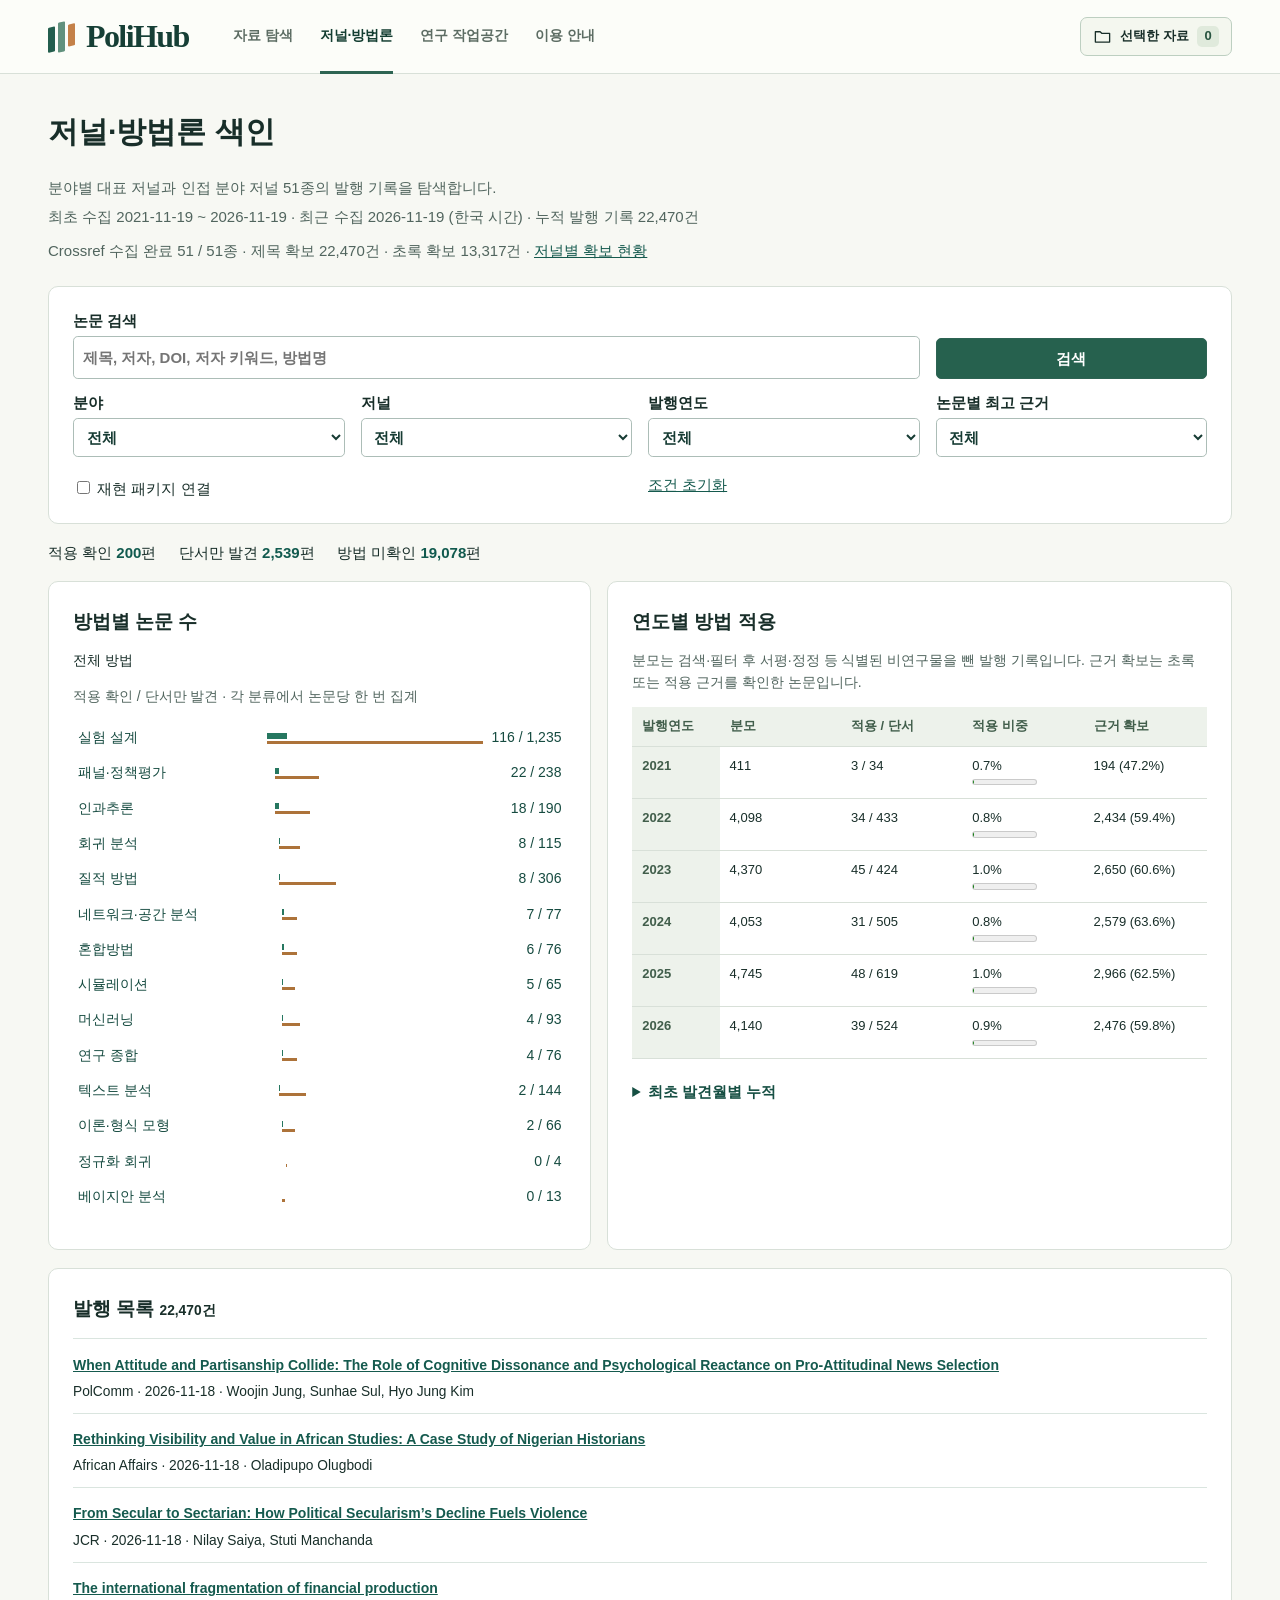
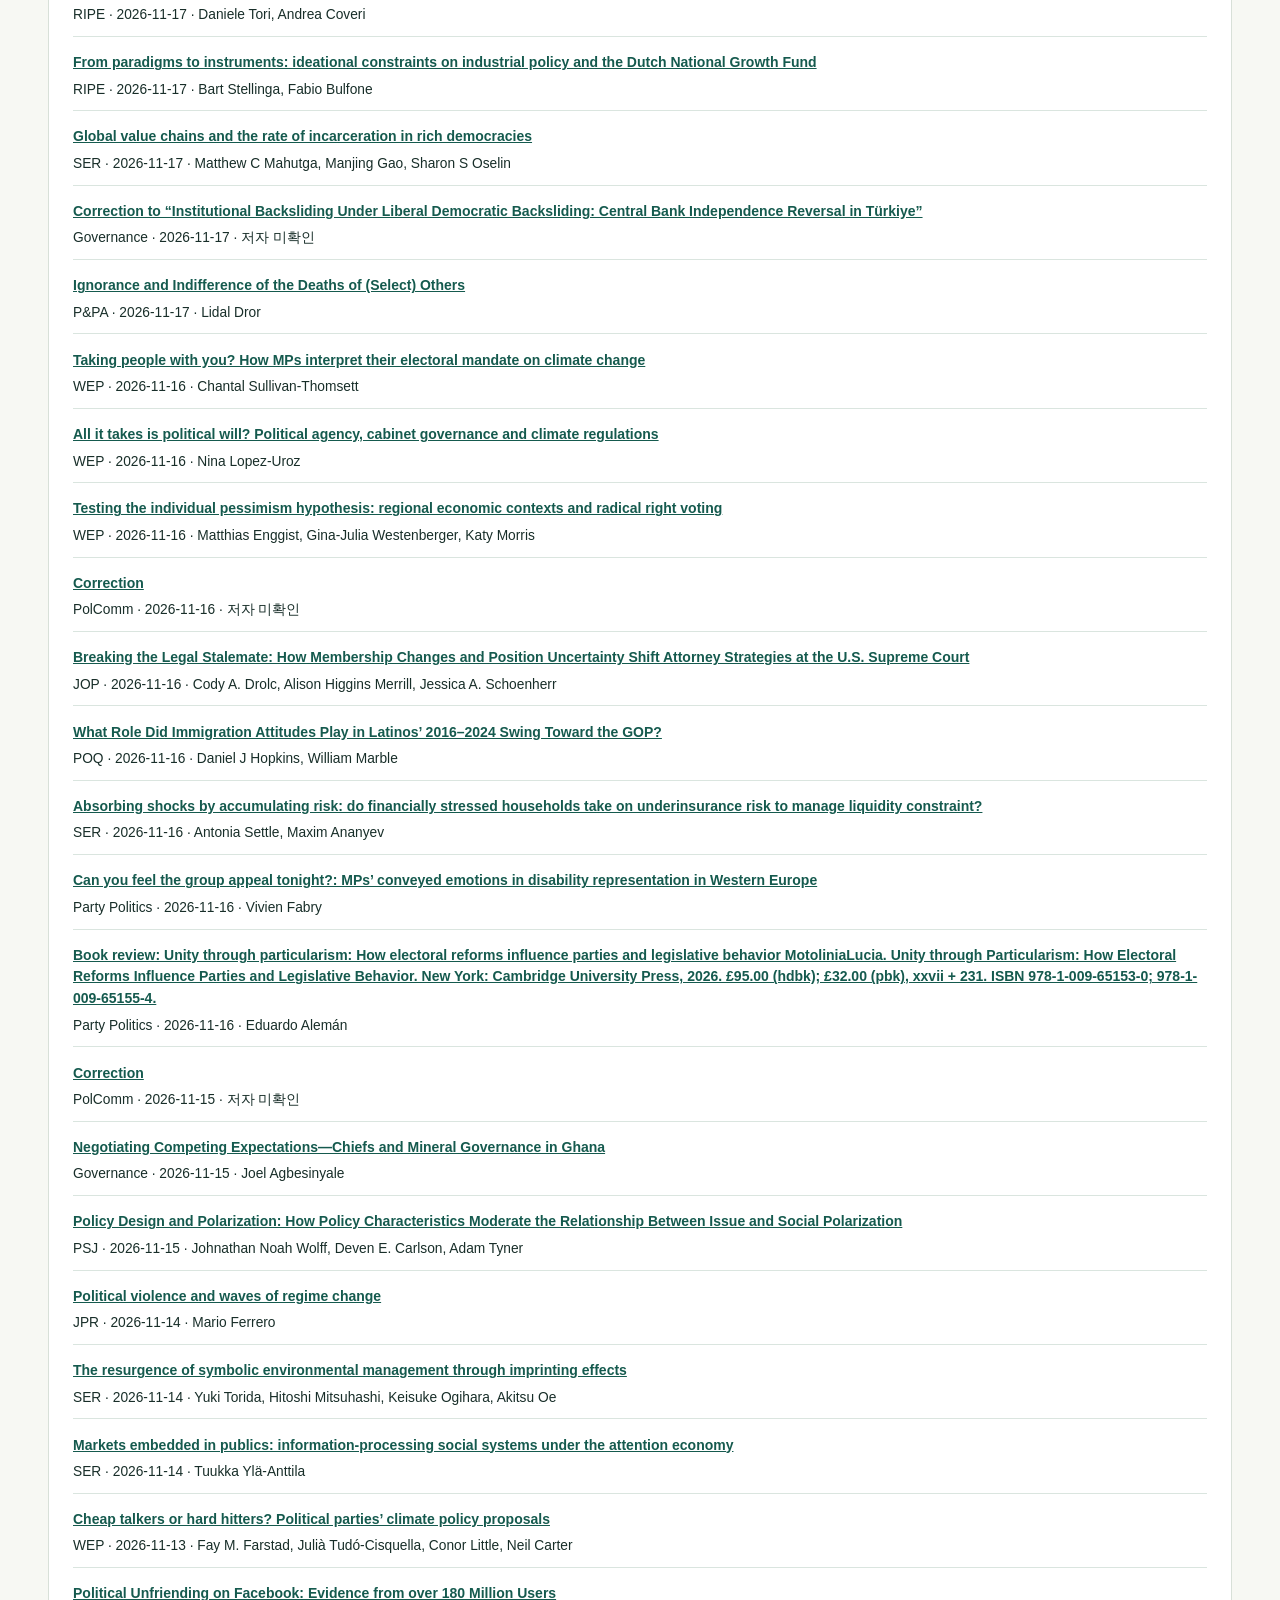
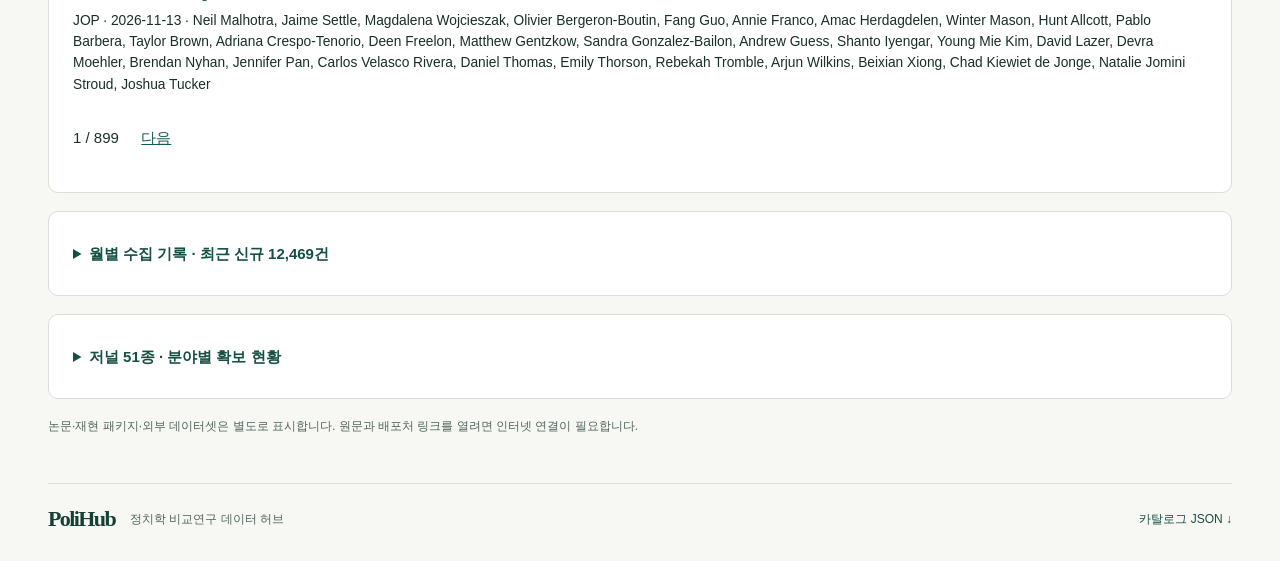
==== commit 71ae9725: "저널 누적 색인과 독립 HTML 갱신" ====
--- a/PoliHub-v5.html
+++ b/PoliHub-v5.html
@@ -1146,7 +1146,7 @@
     </footer>
     <dialog id="modal"><div id="modal-body"></div></dialog>
     <div class="toast" id="toast" role="status" aria-live="polite"></div>
-  <script type="application/octet-stream" id="journal-data">H4sIAAAAAAAAA+S9b2/jWnon+FXO+k26sWW3qP+qNxeUREu0KNFNSvZ1LRYNWqIllilSRVL+U0GAm5lOML3JYhJ0MpMMbgcdTAaTBA1sLzrZ6QX61dZ+kvuyq+532Oc5JG1Jlmw9NsUqbmam59qyHhX1O8855/n/+8M9fzgxp8bea+HVnh8YXrD3ei+fywv7Avy/2t6rPcuxAsuwf2I6o/BP5bs/Gf5P3IsHL3qBNbRNf+/1H+4JuQMhJ1R+5OdyuUKuVCrmhVxOKBQq+Me37txzDBvkjZnvgeTIteCXzTKv9uYevn0SBDP/9Y9+BO8/cL3xjx6T8OEfGeLD/C97bVVssv/nf7CG5/q+Z14wy/fn5mjvf321d2nxLxc90X70FUDcM+8/AN43NYOJO4p+mc3PbcufmBEseXj7heX5wU9803RWURkZgfmTmWcOLd9y8a+3puHt/[base64]/RtQhlaBCFElmFKE/[base64]/Vhme4juJbIKEfHSj2WIEGX10ucPX6DFrmMZIkSFdGPXyUJEtItiGSJEWbWL+MMTb7RYhghRVm80/vBEeoJYhghRyvQEyUJEvPRjGSJEWb70BSKDQyxDg0hImcEhWYiIDA6xDBGilBkckoUoT99oKEOEKJ/ljUYkuYhliBClTHKRLEREkotYhghRyiQXyUJEJLmIZYgQpUxykSxEVbp1jTJEiKoZtq6FGi3qGMsQIaplNOqID5/[base64]/[base64]/vBErsZYhghRVrkaCzhCmH7pcxkSRJFEViGiX/pchghRhi99IUe/9LkMEaIMX/pCjkjQHMsQIcoqQTN/eLpdxGWIEGXYLhJydLuIyxAhyrBdJOTodhGXIUKUYbtIyNHtIi5DhCjTdhGRwzqWIUKUMod1ohAJRA7rWIYGkZBVDmv+8EQO61iGCFFWOaz5wxM5rGMZIkRZ5bDmD18gF/JxGSJEhewW8gkCkcM6liFClFUOa/7wZbobizJEiMoZdmOFCt2NRRkiRJUMu7FCle7GogwRomqG3ViBSBYfyxAhSpksPlGI8kSy+FiGBlE+q2Tx/[base64]//LxT3738Ve/ZZ9++u2n//7N1tD9Yfy2T3/3q+//5qfs+z//x+//3T/gJzzywJWakPvR6Mr50dRxc+Vr/pFjyw9M7w7y/Vx+fyEXCK+2De/[base64]/LECFKmWQ+WYiIJPOxDBGilEnmk4WIaJXHMkSIUiaZTxYioukYyxAhyqrpyB+eaDrGMkSIsmo68ocnmo6xDBGirJqO/[base64]/aOjZnpsWNr6FjDxXekVHeTux1fXXh7a+tuKvsL9HB7L627OZ24rOO41z5ru9dYS9Ny4UOcr9ix5w7N0dwzbP532xyNTWY5THZGlvHdN3/rM31q2PZ+3712WMOdO0PL9veWam7EpthlXbnRFiWFiQNJq4uNNrxFb8udtqgxXe618Pe+qMk/Zv02/FVWEOGJ4f/EOPcDzxgGe68Db24mqGsFIol4LEPTtULKJOKJbscCkUQ8liFClDKJeLIQ5eknFsoQIcpnOKpUKNI9OZQhQlTMsCdXIPKsxzJEiFLmWU8WIiLPeixDhChlnvVkISLyrMcyRIhS5llPFiIiz3osQ4QoZZ71ZCEi8qzHMkSItuVZ/+w2+MWkUhzV0rDBu6bhzz1zajoB60+MgHWNYDgxffjFdL3b19F/95uedWWCBT6CN1oX1jCsf0ebPDCnTDP9mev4ZvRu1nVH5qpF3hW1hsq6qjZoNGT4E/[base64]/4dquYxnwadNXzHBGrO8Zjm8EtgF/HcaTqAyb9SfuHD5sb7narddXe7LKzg7YyYc/[base64]/IzRzNn/NXgrmql4U7hpYnp+NaVyY5NY2iynjl2A4u/[base64]/evrNsYa31LeT3hQTnp2vG0AJ/vuE6gXkT/MD/IVrY4tT0wM13Fhz+ujkxrizXW4ldKeDoqz12fMDEnqoo8FdFHGhSjzUPWFM8kXrHqtaHVzWx0ZYUpshST9Ib7Z0b2tUivTwFZYgKVcxweUqVSNkcyxAh2pay+bPvuepNpfLW2OTxFkh77g+jn+GtFmws78oykQ0Bfpryl/ZH5iyYsLu/oVdqm1cmPuPQnvMv5vL9+fH/+O33f/vXn37xW3jJ5PwG/AE2fIQb9nbAG37/m3/99Ge/YCESn/7uLz7+1z9nn376Dx//+U8oYPzRq8//TT79y3/4+Pe/eIba/dHjJ1/DugI9U72x4VjvFyIHmP++P/eOuapZszD64F6EWrmPkQrsvRndnZU+b7dhDcM38W34KYpx7nqs617xFp3Vk1P6Wuw1JY21Ja0vKfuHktbDF97s/mwkEpHHMsQV2JaIPN2QtjwyXdsd3zIjYKeud/kV00DScuDfGfNYkzuaD7nmrSzXmY4RbbHfl3XM1+x+lYhc6LEMcZW25UL/7MfzZOSas9l6kyi3vzDp/sUmUTMeZsEb6+qmY15Ygc/EiwtzGDD14sIamhPXHsEHf/fN3zLJhpddnHdx6HrB3DH9r5gUnW9hRY0ewNIzyfAcOC9kB8OQrG/[base64]//Zb1BY03e3w00OzsLEmH8LDk4ERmYdHFS7JxwcHNHVdv0A7BHumbieZ9pGEO5s/EN8gsv4YKB19i3u6pkNJ/hoec8qEpi8TXYswdncactokfTkDgNLWD1GxZbQZDkRewwdmlO51+zvfncX6EkwlCHCXMhwEqxWosfmUYYIUWnL2PxnPwDPC7Oi4G6MqiY6Hc8KzFesa9hmWBEoOmMcyCGiizkPSxn264YP/oDGf4E3sgvXY3VjeGkb/mR5++l96bgt9iR2qirgfO5+b5XpGQuUISpOOcMZi1qFnrFAGSJElfQyFqS6QLg8wLutm7cuKLeGFbL+a9Y23r0Li29s9xwMQ90FFWZda+ytsfLbg64kayKTf9yXm+LuvdpalZ4RQBniglW35uf9zIeh4DqXo5s1h2FpPyfs5194GJYWnYt5uP6sPj8/t1crsI7UHmtpkoQ2BZxzh2BEdBsNsY4jg3RRE9tMbw9aoqbD73AGng1Yo32Kf1QGHYm1Va3FAyTwpjNwKlhDVPfiWUOK+CaFcEmtRs+joAxRsWpZyaPUZjfz0nzjLfvcPIo/967MW/Nmdm+chy8xeM30LAzWkW3z9Z+QmJMRQbHkZHyW7/E8F6P2ZA5FgSUOrKn13mRgvDRN++73r8D4sRzYcqYx5UmUW6bD/gvM8S0L3Gtc9B8cut7U9H6If7aMSZhqMcMkDA4VPnEBHz+aT7bikJyIitTry+BwiIOdb3EhR48NcRkS3pFEFra4eZ0fX5U2bfFcgrH4lepfIwBjw798jczt9tzgHqyCGyXUGoxRme/muCm4k3tiwa7BMLwx5srI5OkUrREn2EdDe+y5c5BaYIpfMbvFXhMslPaHP+mIPV1XudsrvpH7IlwtR9KJqDV3ngeCV8jReC5D1D1hy2j8Z9e9q+lQGG9w4gDhfHK6x4Mm4Iz5rGFaNqqadVcRs6IpqqJI7FBVOmiYHKlgp/TA1ZMbnZ60ewWhhzm5DFFBUgxzUnJ1c+9yYlpT3iogTWeWZ0Z5eBf2/SzAU0CHJRsZd5kIOfDvchasibel/8A50dTBidRj+llX7HV2v4L0UBaXIa7gtqGsz77FR0M3KI7Wb/Hc/kJv9ou3uDiE5/WRvqBtGnYwGRqeyZUEbA/Y8MslHW3Xn1kBFsvZLtZ++HgeaJzpICoCWVaiRluT9b4MDk1D/[base64]/pHUw0+SNHiP2NXBleveBX9kidVFWeGf3RP7bVHBVzR4Anjh/kSta9KgJ7fwAWStCx9cH/SaMn+8XlOEA3dwKGI18rHYRzOMNQdd+IfvQkqKCGdvryHxY7g1gFO4e8CO4XyWNZG/1sGTGV6IrP4jSezt16WeKvfZMTwdfhJorcQ0Ue8OdJ1/7a54tF/X5H6f4fjrOn7QofbhZ80PP4NHYOAtqGlYg/S4NJchKviXGZfWAcxhwG/kaKq5dW5hYcre6jRzkcH/J+88kyLk6FFnLkNcjsxEnd/OLt/6bzeadvcloy827XhZHqbZmqZzGxV34ruxraEB15I14qnwAbYJAyQXGIsaoUWHtgF8Vp51rREG6Fbj1WJP6oP2KG/Edo8fA01NOmX1AwZn1c6n2gs5erSZyxAVKsVoMymtestOsdkbVqprOdZ0PmWnxtj0X7Nj4/[base64]/GVfDJUjzTCQshnMBnXRet0vf3aYmwUUi6mdmuFWY6Xq+0EPAyvQBOAbBeDg1vasNRsGKYtOD2EllTPlaPj8Xd7+4SPS2BMkRoS1lJS9zU/GC0fl4OIEyLWWZ7N8CSPbEbMKh66JnmXWtc2BDgzmzzrldAn4ehWfgL6Ps+LzGKM8Srm0O/toL3pod7gucB6q6Hs38U69zE6vV1PQaiIjJR0cQ6/N92bMWLOqtLkqZgHKGpdmUscYU7syVq/R4PSDRFBZu/2GkKc80EoUzP66AMcbnKWSlffz8vXkw33J/UxN/CDgMP4a1r8fbMaJs17l8h7apFuYVN9MtvP/7zPz1jVZ7YRNJ0hoOzIk8odG19XkO60H+hmY55bdirDWn9Ce6++Hnx4onLRmIHeABeFHw071zzXzEZK8edUehUHVoO/rK3kivXO7LIWqrSrEtai4fDNLknMgzISXwyAO6xDz9j9Q8/bbT7cmv3pVmCUKWnO1CGuFjVrNCDz94Pb969X7OFSvu5wv6C//Os6MtizV/dNoaXrO+57gzUh5dDMw089VCD7tur7yo0Ir07dv3g3LRtcOzvhlDwMtJVX0ZvD0RWPxtgCKYN/+kMWOd096XRglCjp3hQhqhStazU1NfmN7fDd5u8moWigRcH9NBqwPa08EoP47poHsja0gF2HtYkPzjElhVIUftSl9VFXRd7+72zltgPKzd4yqGHrbd6W40bb+WGiFN/jw/YqSR1MHXRaIstUcakwakkp+BL53P0CgGUoWldKPEyrQNsjOm5Z43GvOPIxD9+/M1vP/7qtwsKiSVdhjec7KjLY35+423SyAW6zvUa+er5/3rzpPejemFQ/1pb/Dc+/snv4Nvzf4IZV4ZlR7pLMUmGzzRJhmtNkhd67RHAS177rh/5Wa4I6vMTTzkzLDSh4j8sVNAuPPcI3jMM7p/803/+9e//9VcI2e9/89Pl5xRhe976lo9q/+hnL3zjT7/4y49/9q+wDr//9Tfs03//Bajap198w77/q59+/Ptvv//rn376BSjhf/wZ/PX7v/6bj/8RXv1F9G/D77//zS/Z73/9x+zTn/7vn376f+JbP/7qXz793V9++hal2cdf//rTL//6+//0Hz7+2T8cvBQ+Y8pjihF0ImwYuNFZ1/DGlsNnSIFJ6qA7J/FRCf5jEP7X37FP/9dfwbNtxk/sNiT2I/yPLC0jtviF/wWw+OX3//4XDJTp43/75af//BcMNOvT//03H/+3v+Kw/Y9ffv/X3wJYsGQo8F/+6tOf/vn3/+Uff/+b3338b79j8IdP/+7XLwDo8UsrHEMLWnBseliPtjRlpoHNmdz3vZ+r7d5YQzgcXi/cafDysvm+kMcPy16j5AYaUYdw7MQewNBavfZamtRStTMmic2zvQcpbPIt5jq25Zirpyu/JH6CN9ydcYkx2isXrDp8SeCy/F3wG1oIM8zh4F+KxfJ33/xcKPKJ8Q/[base64]/FxGBfH2IP9vpb13WimPRsZt/GFzZomuxg2cjdYHojDDnjyRdXn6yELSRN6p6xunqqSLyfUdXEhqwyRdTgYh6c7V7xyvTqEZQhKl45K72K/rzglW83+YoCaSTK09GLE8sMHGPKmp5xETDFDeAfDHsSeICMF2VG81jFAATno4e5juA+CsJ0l79X581/y5rWVHui0sSQRdxbqyryCU4bxJaG/a7Uf5NGADZfodcAoAxR3ypZqQEY2mOLJ1ySrQHgF2zklnVxFBNrGJ7tMt+azu3YgiJ54Zs/5aU+eWWLZLkRYIkelnopoF5wsJ678yAs2g89SzyDYyfnlg18rO8LB3P2onEaHLavVqPGUXgP7cKe3vnwpxprqoOG1O/vvjA3X6X3kKIMEd7qFzNfbPHabYatmuJsdu/9Nq0x76bRzZs5/mc2ge2wYukrusg6g5ak8JzSzpeoRq9pQBniEtWyUtOQO/enk/HG0yrBeTlgdvGWKuzE6mLHpT5xeUeCv9CNBRqDQSS0wBzWmjuRFbYS4ThgIjp+cg8rvDuiJnPzvi71jkTsEwATvyed4lDNXWtTQaBveJShaVMokQVtGt4ExVsnDSO/5bnzGVI/BW5wO8O4Wtz7WceG73BG4YUVFgq/5nFLw0MFC/OU/[base64]/980vVmIOfOiWdMDqmqo2Ot1lwwteV8RBU9KasPd3v/VL9GwQyhARK30xje6Lq4Sxph7vfLsvBARzmtsw3LqWRvPh2jLzfC7HzgBYWNy/aqiaJrekXnPQXTnaQ/taxLP9WGwp4lloTSe3eBV6kzbKEBevkmSTtuNGHTfPXDOMRR/PHfwrrM9N4JlTbO/puVPLMZFS4K5nkd1TWGBzPWCEpqsaBUhwqCjGogcHsDpxFNpnsJ5s84IutzBinXNPDnui+221e6yrCa9vjZ7+QBni+tbSJWfC1UwMIvgfGSKUoUEUSmTBdLl9Pw+Cy/WmS/7FdMSLG/HEvQF7dja3rdfhfw2PJ35cL+DV1WGVavi6jC4kHKRXK3ErPisBs9BwB+IlGE8hwP7SntRq8WaCqBz6VFT6KUTiiwI9L10UqHnpopBeXnqTQeiNFrwzUJcoD8zAfRm6Dnju83AgAMnSeuxzXmh2IWZP+WZ3npY0NZw7Nio8/7k55rAj8xpk2V30G+4IeMTVwQcNUVMkndVV+evdK1yJHv5CGSJ4payEv/L2JFg7FjWsvU+wHgdnZzZdE6ecTadgUgS3YaSUR+BDEiP+u3mfZfyKic5y7rtvRv3GRkTigcZjfe6ZxhxNyv2o5owzfxjDlcqKptoXe2BMyGhodMV+vw3mRU/s8aR3T26oTBNPwMZQlN0X5BTL9JgYyhD1sJxeTIygCoegZRifvASFmI9xliFvkFuoN7xb2/BeuzY9G86513iShHNU+Gzv0Duom7Z7vXKitMMjpQ2mIjh4O+f2LMFPOeJVFstsv6L3Epk4WaYFZ7hupkpY6ffcKOc2g4rJAYt1H/CC+zNeqCfuz0PD8hzsJhWHQ9cbcd4TF8t/pl+xJlhv3hirllei/XdCxtRdkxu44328GyoZ5qYxOdX3jNHC6boaJuHOlaLWcVK5dsanWQ36uy7H4FDlaY5XLENckHx6dWckD/uWnRo+P+juClM1E8uSQ2sK/up9hRQdkRGF/jefvgEAB2vqUMN4l4hxrc5uI1oc1QKtdCuWIa5d4YsZ/LO4diIYs/vhvruf6YzRD9exwAT2PMt3HX61LcS89ACutsC0cXTv8srpbbEPvhnrtzVJbDY08XC3c344skVaKVQsQ1y/YlZKocyri9xoQzq4QEwHb8rNNZPKzT36QS+9v2DJlrID8GCLLUr8V+bDTUL2WldEk35Q6+r+Kfms/3nkPFzhQP9zrjBEqrQNH5LEkz8dM4dr23LYKWzpyzBWzn3rqAfhNdwLln1t3PIp83zQYOyD6+bMwCMH7ototMtdSbA099zZSnQIbvweRoNkHDnZa2HAFR1z1v3wraJI2n5Dk45576mm1iWtr7ITTKbC74qo6fuSJndYQ2pKWphgUQYN1pI1nEW/[base64]/m4smnzJzk7J6p2ButR5KoC9sVST9mKEvUHWmcAdiOTdbmj8/m1mLXHYWZoYB7LPb2z284yvpA1WsFNLENUl1pW2q/t6fltdWP7Na3vdbHTxwyM+8MVf9s3opEJ1AP1gXBil0L03VMdELKDR04H6+ddWLAPvuz5K3dP+ZRPhVH1OGjHOyBbnnuN599i0UVUjr8w9yKaFxaND8Afv/vm25ZngosmXruXJhZFPahQ5EQjjZCKQmJdudMBs1rdcWcRIiEI9MsUZWh4hxJfnN+8nnfnNRNHV5iEDtzonkuMiodjkaffRyhDRDyflfvo8nZ27m24jwrEVognev3cqYnjx5ns+JgA4ybLK9Yy3bFnzCY4jB+52ZwgHGIe8aOPPWs4t8Oc82ODWzmHTK/FOmFtgdQadGXWE1W0nftqVz0TmS7qYmf3ARehQJsEGMsQNayQlUmAucnlRXlzgUuCkz54DfMJiM191gT3yrtPtcajGuQp3h0GH95wgVeJZ05x4NLci2pqjTWWdF0Te025AQ4Zlqrsn3LCnoWpgMcHrCPqfUlRpMadq6YzvT9oPmd6ElXfirSS0FiGqG/FL4a6arWmCXn4fKbPTOMSLw3VMZnouNiR9zpqAe97YBqEDRH4Dg0+3HIuF6ZGxmH5e9ddH1o8m6hFIwmXNQKjcbzOHTx1cNWj8qU2X3ZtoLeZ3pX7u694ESr03C/[base64]/WO5AP1c2f8tKDFdbqiYO1i1OIcRaCbnrcEed1jNNpxFKDoZgFrql1c6jWzbN6MHK0B4bzG2TR4O6aIuu6iKcsjmjc9bbI5+hmUz5HNZvyuayYTVUXbGd7/bYoJxoDgAM0OlwfYeHE7tGwL6o9ULopqINAv3DzAvXCzQtZuXDd/NQvbbCiy/u5BDtSBs7QdUZW1JukuLeGjSOO+3ymIhw+V/Aq1ltZDma7bjEeuH5+sS4qYpeJii6Kzd1HePJ5+rWKMkSFyWflWjXs2e1oQxNmsgpzjM12rOFGI8Z5hHA4dOdwT0bED2CrcV4Hbvijzz/3VpUlamtuHLDTA9Y9k7TdG2L5Ar0IC2WIGlPIShGWMSta1obpv1SN+VIqTF7osEeQZLxiBlXwyaabqWXfsr6Fo3ajUaXYLQgPHcX8l6obmovThQI3mkG0uqPBhwc3iw9tbsoSJ2t/MEQXI7ZaS8Iqupba60m7r+3PF+mFcihDxLyYlUK5mvf24v06MsRw25Nc+YVtcrHAPtG/dvexGPvCujFHzHxAOLHVDtn4IS/dHcUn68kaxtzHyVmGY9rsjvViziNcGGmwbXi9D/t15L+GO873sSuNe14GUwxvjBHruKAAbsKwwn9p/hbWjrNGWx7AH76We61GW+rBJsFw1xv5TGYK/8uZ/GP4G/t6sPtNUqLnwFGGCH0pKwVlt9PLi9kGMjZqkOKJ7inWM69Z1zT4iE0wtMMucCxP3MyyEGe3+ADDkPMKmdLV47aksUPsP4A37FZphFyuUib2+kYyBKW5k/jikl4SDuQbhxP2YNFdZ+K6o9cMbj/k14oG6nqusZq16n74eQ/zVnVNxu4RWZL5RcnrzA8VqYul5TtfuCox9hLJEBeumpXYy+TSGk7O1+/[base64]/Q1cF+kGPMsRFFr7IvnSc2tczzZG/NCbnaI71b+ZX8ANssgnTJ5d2FBAP7vtGeKeI7LwN37y8qJpal3vITdACE2zHYStEN08/F6t56rlYzSd5Lr504CJO/bbNkDPWxRFv5+G+xGFIWG0kL+5TJnqe4Yyjt9ct3ttn3EW040iGZd7TG4TRSWziuMBRE+y7b37OJE0T+6vTF3VV0iQ+mB4ctOQGLXLEC8QAdiRDXNdCkgHsl66r5IxxYiaf5943PQ9vuVs4ZGdGlOIMJ1qbvIRct2xrCMbNCfrbt3yNNk/JVHDm6aAPSygmu0pFYtA4kiGuUjErQeOhNXpfm2wylZOclHafQQhLh6Jufqw32lcwkMQatmFN97sGfJ/xagpcMvyAHZkeBnLM6bKytLHVoM2HIYstsJLVk90f4iViEDKSIapRKb0g5BMrWV5YSRlOZRu8Y7iFreEl/LP9CRIIAYLeD/ZhVfcl+CcmP/yK3ZFVTqzZXU06TyfJU6xswyD1xHKMu3NcsaZWODr5x3MDZyryeZ+sDZoJB8veymQHlSm7HsOAi1Allp5HMsSlrmal9Ny4upm83ZDJrobss0mVji1ZBZo5dMcxjYiIEbWQ52jFdQ5cVp9b9igeuxhXRVyZfL4YjiJDx3xZl1oiFicqisQ62qCj75/Kei+cG9vR2+IZz24oPKyDqZBjpg867b7Y64g7HiMGilHLEXtrIhma+tVyWemtGc0c89JMQ/1whpnsmO/mSGmDNgzGBeGffB2eayGF4A96rvPDSMdMrl53Teh3suBpCrVKDgwe+Bdyq4YOD+EgWaCqYboAXErkU2qLuqR0xTOuhZ0DdtcX0VE+fKvvenwdaoRAP/ZqAvXYqwlZOfYm5fyFvaGeq7affzajRgbL4CMolsdT4ey+K8u83luo2twfmTNwye/+9oySzbUfsdNvkpGC/mjzfAmL8PyHf+oANgLWNmYz0/GRD8xhZ+4cuRng4A3AcjSHlyENg3uDlA2BOXbj9BqYpLw9mQf18F8YMnVmOXyIGJ8w2rVGI6QgNnArh5PFei5YrVEE4Z5OfbUqImxx0MW2qLEmPMhA03cf96vlie1okQxxSfJZYSh4Nxnbb/[base64]/+/fNXdcQIKQF+npJJQhLmzxi0wnfffNt/0JrIYYBCYGqQK4CZAKFax7eN3ymHrtwAL6FrqU333zi9dYUBcXy8YrujS5Mhqbcep6l6YXz/PfW52XwToYlz48lLTejjlTOfgVesAaZYhLXMlKxfVIuPHPvY2XSoI1QjgseXqfHdYDE2wc/[base64]/B9/ny6MtjbfGlwP787/C40fo8gHJB51cwI1txKZcw/VmLvKyxlGCV0jmKYQB3vzyGalJsqKc8bEmWJO36yMSS+KoRySXIYEYSWThiAyMd8PL9X10Qu75TMhZPm4iSLK9j7kKbk3lp99Oz107LBiK2qNUb4TDjMBNuzBDlmXWdZ15WHXE7SbTi3b9lXnPhBLNQjx2/WAfAzsLTh4PDeku7P3lI0CRpH1VY2Kvo2ryfkfUlBTGxCJC9KihkKNGDSOJL86Hj3xsXnqgmc4cB8LzVbqOhktLfPjCw14MRYa1kjTpze7Xhx484zLE9UkxePayo/o69356Ud1kzRZylKP6CR+Je0KvWMOA+xtub9kx+Bb+ivtGIbcYL0NpwYfb+4G7z39gh7brevet0nd7/onm6Dhoq5yFY82OVL2NQVrtbPdhHiFHj+RxGaKWpRjJe+Hoo8L0ar5htniyWiZipGbIKyB59yEfafRVPCkPfeyFqfZ8Rufd2LyY5g50as1kBqwRaIvsVFYOxba245ZbXNwSueycyxBVqJSV/iIHLpCb9W432pTPnTeexVqACIpsZtC5yj1hQ2rG0HwVD78b3r5aTCkvTs0+NbyVTSo32qKksL7afYNnvqTr2CeoHOBo01NJ6uy81UDIlcmtBlyGCGI5K0N43o0nlVlx075N8uhfGJbYNM0Zn5COnQ980EJcSIaaHfY/[base64]/ARrTCXYghTU5C3XZqCgP7LaG2uupGmsPDg/3YopA+Z4hlOmN9qC+ey2p0r12lCFqSTUrXvs4f34pjDdqybOnHFmmPVryVPgrC27GwoHpY5hn9OSReW0ynMA4H8KbmcHWfWBi538Ey9L5/9m/0/MuBlDFp8Y44UzCsNm0C7vIuc/JSYZn3662DBrYUAg66rrTfSQCHcFFgY8t3T0270R7aEofa/KZ2BQ1vS0zsSui+aYPunJfw1FoTU0OOzHwVaQUZODmDeB/WhNeOVRUTRZ7TEfnL4XITD5Pj8zk89TITD6flchM/u378Wh9DRccE7Spu19KduyFR0QEScazfaiCW9iNLQ/2VJixt+4CqfdR1sUJXEy0sRFAHQ7nMyOelosVncuHwYnca0i9PnjVzaakg2/d5S1Z2HOMddpKXW6FZkKHnahSf9fcNAhFgR7VQRki4IUvcrDO+qTs3RyImTkMjOEcJ4A0zfN5EBfeigFvyau70/Pl5cVUzADO9bMBHujiQMfmuwac/[base64]/fxqHyFOCo2kiFqVOWLpEt9KTsRTjHaOMRoO7Ki5BaySq/8RBniQlazUvn5/q1g5dZnBhDhZAOL5quVSSOvIpVaGk5iRQVDinE95WOOlhWmdcDEVmiCdkWtg8MFOWGa2FDrWEHcFhsd7n108YfeG1liitro8EjDq703qtIXcXLEUU/cfZ1xvkZP/6EMUdtqWZkPcT67ur0YbdK2Z7diZIKDPvrujxC6d/HfFp/54A+EF2IJv/z24z//0zOU6olYQsRxy+1K3Md1c2JcWTwXH5dkoe15ipo0vXdEcV706tMuOZtoL4oaXAgffr7zHQo/kXdoIUe92Au59C72l+1Q68K5uV3fgoc7NEE/[base64]/77SXH9lFUhv59L8EwAh8O2hnediuC0ygu0pzZOtAObC52U1T7wY/92OLmbX9J2p258glj+FF3dH/QBoPO5be8352NAKdRK5cNvZuZ7psLvYwMn3xR/uLdu+kBTAqe3mcJ1VKSX16AMUfWKWSmvmQo33k2wSfWymRF9VgYRl+wJq5/38ezz8aEYrwsd+HPTtheKyrS5sz+YYXku/naIjzdZiBztra0BDwmiBhgEOpEbfVVjLXH3/X+FMr04AGWIuJazUhwwur28MNe1ApfhCCY6AF/[base64]/MnDylTowmgXxz3McJQo9cgoAwR7FpWahCGFT/vbygiz+8LpL3+uHZ1jdkMjcNgyXlCrl34fD92xzVzjFN3kKOIa89r1rx1DPTQJR/pL4IwfiyOQffAJxuZvDjNclavEBwPzsTG7hWqmKMXlRVz1KKyYi4rrYLDC+PdfB2Z9stsxSy2+EZQZLTFF1XuCduw63om7Fo86cMxMa8XxkDgNg1fBj3knBI89+OALcj3cfjabdwLvLx9+21JbaqaxPqiokg9zNJ2RUVlRzyvqwxknelivx9P+t/lJi8jFnlaqD6W2R7xe4ksbPLb8fn1ZMMmp8ZGHlcxPr2cT4WdzJH+8YT3jyrmRfCaNwDfcYNemawOn+HO/FijzNHC6FjOOYHzqLkTU/eM99bKpODWQGyKyuAYdG7w4S8//Hy3Zax8vQu0cH0sQ9SqQlYqAW4ucs7M2ahV/xbDDBEky2QFV/dfx1qIUbMrpNE9t+nfZfOn7PSLZCteEu+lL2Atnv/sT8R6kIvn3ZyjFRvkddsYXjLdNJhuw07jjJJglSvg8O1rc4c18cu5s7grLOaFkOY4PHf5hD1RlbaIXV9a70xHGmZN7B3JfabAHb/7w7ZIy6zFMkSQi1nJrLmFq4l1s/6wLRC7h7O9p2HJlvY0PBhvzIy+BP913w/mI3I4Z0U0iQd9fAP3+fh8z8HVZF137sNO1Q2Hj2gzR/GcFB6jichgOfM6eN2GbY2deBPjvuf11aa/FL5BOq5CGael14or01q7Ykftq+xw0Bl04Yfdb+cSLVsZyxAhL2UlW/nu7XRorauiDLdzgbKdH9exO1IX6WYWW95hBe+I048q8BrO2+dxwf61CzfEEK4MfqHELO6ruhNOQ28fsJYm7roTia9rmTYkIJYhak/5iyHpWFxAPnz1whrPvTgc17Ldcx6Ls12Pt3JGJQ5htT6P0/HMzhx0JeJo4fNc37hzpoEhwLnj71O5GCgWvekq7ehA7H0t99ip2GvtfoErtAxuLENc4EpWMrjT0rTir2vv5q4VLcz76MSE1UkB1CtznXxiTkiEwhNDH3b7FciF17GiPXH1YzCEh9Y9d79uWm/5sAdzZBlMdi7syKbH6Am25azOe9DAJHCnnHRpzdMvdfKdYbqmI6Zww9doWdlYhohsLStZWX94a8zWNezBFi7u51/YlbN8QRi+jzc7qFDLdEbcmoQXQ842TuZkeh5Yj36ATE84tA3MTHs+nfk4qq+OP3y1evjrYmeAVK3yoNGW917Fo1gbyNDa7u26axyXupSj3wmlHPVOKOWycie4hfHI2+wBJmgyysg+bUR1jxIcpvDz/xSGb++rKENqYGSpZLqJBJQ8yTdaKdSPKZnEXvNEOmI4PkLf8egIvqoCLcsXyxB1R8hKls8YTqeF6026kyfpznMnMG03hm+XQ6QiFJ4/RCqBr/CsUAIq2hahhIV57mAQuP4c030un9W5MGJ1biMF26rd8GB8gG7BpWGAe+g6K3FB8URmYntwhDyerdOzntRvs26joUi9ZhrXQp5uZ6AMEfF8VuyMcTAfVWebtrbwwpL7RRWTbuDsBxtDm4OtsXLOa2KjDee8ghOfFaUtDvCUf7VXVxUZ/Ef2pr1bJk++ZAVaqVAsQ1SMQmZKhc7f+9ONISbamf+4YjTdOFTZccBIqJt+gDzVzsjCJQTzIOIPvhtShaVA05ltThcbxpFpBr4uDpEOj6G+4bw3nFVNO5I0qXvG6uqpsuMWLb7cRdoYkliGqFTFrIwh8Wqj6/G6Bp9QqZ7bZZHFcqEIigyWC8Uq94RJEc1wj+PHSP079ky+aaNhMDYmJG7ZiYW2xYO5lJwhinVczwTpuhEEyEO/9CXWdJAcooOpS8eYbzxS1R5GmRvtQQ+Hz7UHMtMlFe6TY1Hr7H7vl2h95bEMcSFKWekrH+ffnfPM2NqIBq3O/HHNW+lPilJcDU4rLjorg035/BrMiol21OpwZfKoR1jEtjp7pNHWZL2vHrcljdUVsd/v8ho1HEcinqisOeg1+At1qXckduUeU5DQgusfeLF9WWyprK/W0yg4KpXpZWwoQ1TAcnplbKRKMiNgsh/WhHk4wRJnoBkzOHKwUfMrJuLQmZCsvDGxDPBVGq43wia25QXvwcmiKqLOTjR1oIuKnILVUKFXiqEMceEqWakUEy4qxVEujZOj4cIb4Uv6SF7mBjztFTI6v2Y6JvbxPLl3hhu2aVwZYzgvkC0PJymjFHdy7ls7kIJ8pfiwIWoK6374VlEkbb+hSccqHhk9WdH3w/MFZyPXVQ3OlhSOiSq9VAZliNpW/WLoD5fyKCaokzs2HdOd+6yPgyL4xRDHQvjMCGPuw2LfjdpcnVYji6eSzA4H8HJf1ESmK+qgtVvqeI5ojV4TgTLEdatlpSbisjD0nXfrT4nyi3tbFpXmBO2EcLiE6A0nYOYOsV6GK0vLC2epg+4MvHPDiWPe/uvFCLiPV5M0PTdHI3PE+YpMH23fALsnm/DzeKVD+liUWxIcCVgej0eFKrYxWhKNWN+1qpVz9AupnKNeSOVcehcSYbXvp1jCv4Xr5Ad3E4fiaIRjXlxgx4MzXCmD6AzABZFwCqoElgNyEWp6oy2nUBMB/6OvmUA91kOJLBwP5cnYDjaUm1fBjnhm6GFDBaSfWAnkuk9KLAgRgbJNnXZa3+hZ4QhUwyfCEZo54rNnh5F9htODsIxpNIe93DI97xaHJoe0Gee32KmIG9PijHR3QQwRDb+V+7+hamesOwSbrs89v0UPsX/AOlKvd4amwRkYe0yXux1+GnS7IpPq6qkEv8TBi7MD9qYt4p87YUe83BV3O9iWY5en2xHlPNWOKOezYkecv3eHo3WspaEdQWItfeJmMW9dPjTRtuD7N8C6HMe1ePBZcyMqtgTbwuFZub7hjU2uvtHcRfO7b36umZhhB5M1/JgV5TwTu7LCNBm0s6myE0mRkGTzWOzDSx2myGi06g2132cNRT48VLXm7vWtQK/GRBmivhWyQtk0M0tOsCEmXky0u+7EDLj2IA/rieUFc+y3jhlbeVUn6KBtm6CGvLnjBg52HkGLZ8dHZb4qGjsrWV1dbg20Jk7fFbVe/w23Uo/C+OuhfIK5Xm3Qk9jRAdM//I0m9dIo4ygX6SVAKEPUtGJ6JUCExV6YWsYPj2MPA50mnjBY3RuuKN65r1jXddwZvPX9/WBNLWJ+D2c74V25t26Wgy7Wd9/LUy7Rq3FQhriMpaxU47x/50zOhfUHRmlfeK4lO3Sdtzha4d74W3iFZOotyiVmqkbfeslU3fUjP88WLT1ZbRNf3z7ru9e4PPchRf0WVnQaMxlzH5O3MUevh0bCInPn8r788UDu9VWci37WQ9NSb4tw6h7DqYusL7vfqmV6dQ3KEBEuZ6W65sIYeeXapq26UDtK26rb5ImpO2DtB7x0K5TXTiFa6i/y3KE54mzdi6xjYbRMiis/eNUZ0yewmlFVOzb44zyx6PnXjW9tHqBRi9th93pfoRcPoQwRzkpWiof8Se6CjwNKwKZd1HtruqDx1nRu381hpun6suhLtRyW5Qkt5zWUcXUDHy/NY7w8ygCvhsPKfW6Ya+bMRK5R1jUNXoK5UPOA574e7tP1vXVNWeyJ7AjcOB6K6GtIyYdBY7S42+IpvBZZbvCnr5UUZqmUq/[base64]/0T6H65i0tdwskkaa6jHx2pj9+VdlRz9yq/kqFd+JZeVK39iCs50HfP4y/IrTzdYkG//tR+QmJ8a4UDsOiV/ibUf8MK+U1S2p2fGBKaP5sk9jWRYJBGX0cHd4ocxpJgMaLWwUzHOMQMEDuz+g2+xgbClronYHYIJ8D66tSdyT5L6IkP+8RP4vT7o1uHAGHTaknYkSbvf/ALdqkEZ4noI6Vk1xEP+jh5FDz8BT/tVOpW5v9JOfDfm/YC1wDY4lLl1sK50V1ORqbYn8UmxDbAZBruvuqvk6VZDJU+1GkKJL3JNFyZ8NOcBr4xEX3t5DRsfftaQwQA8FOtaCvusQC9hRRnimhSyMonx5tL0xxu8h8q+QIonPZUuPzftuDR/zQyhHzQt/4eqB77rsn50ZAV7tlhDAdNM4v4mbOOuxCugj8RGhx2LcHjvXnOK9JIllCFqTjErNbT28L3pbWjhLRPnCWQnaRB96y8/aYCK9FSk1PWwICX0rI7daxMMq0ODW1ribHbHCh8xYPXhLwFe04blhAKxj3XfT4fdDxPLWe2QG/TOYAMfYeclOvdqr3WsgqWVQs1apUSvWUMZItalL7IUWYpKCHH8vjuah0uEdeXunC9klK4NC0QaRjibCWxp19vvgo885tNcvNXqZPnDX8otFeyt3psPf6xIb/Y1uaHullOHY1ymFxWhDHEly0kWFTluEJY1PHMBG67nRTsLTKdDrO2FszNqW0V245HrXcBD/ECo1aor7F+62JXZsdSXtDQKIyo1ekYdZYirU0syo/7i1Qmr+I8NB+yamHeWzbHkj48+s20TnRZYJX9lqp0Bu8wbYyVWHIoKe0E4geBGVvOQy4o12rzG6mu512q0pR5TeGD+jXwmR9VXZ/KP4W/s60FizIKIfTVHL7Kq5qhFVtVcekVWhKUW46omzt85MdGCjc9KNnAeMnfqfekE1qajSPLuN181T998KENcmnxWylnM66l1+X6TT5NPsN5SDyybcwavJXpcVYmBCNv36ID1B1qvPlCU/eagBS9xn4bvbZUpH35+LL1hKrza2i1xFV/SIj3ijDJExSlmJeIs1KbW+fl6xakRI86PK06Yil2sBPcn1iwqjsOgyeIgCtWxLce840gKo2HIOzx3IsbRDb3rHVnv9yRtISTWlnRJ6cu8kkdT+X0iKieixot4u+KZyA7lfgMDZsqgIepMUfttscs/QlLkN2IdZ+voclfcffSsWqJHRFGGqJylrOR5/cm7y/NpGsopenFNDOveujP4tjjW1XUv41JfeTrz3CuebluZ09cVtc5AZ8earKLO9OFcU/uY2w2LBFLQmgo9vocyRK2pfJEt6jqAiY2DnLL+7RzD6eC/[base64]/BpB+as7BUE/8Qt05xHYg+YHmJFUlss6Z62pOwBVTvS4dYCQfW/e6Xu0KvxEcZ4nJXkqzEf2mIb5NnH/VU3g8f9m+HE9iZYx4WartTN65agGP98aje88ICSa0qiJLvcC5DWtVIIgtnvj+8vPDLG8/8WnJnPtegOU62xvIILFbyo/Ph2FuY3cHjA3w0yAMLQRl0wEXvgHMV1yru/hAo0RsgUYZ4CJRWGyBXkUbN+P2/fPPxl//IPv7J7z7+6rfs00+/Ddf4cyvQeHTprh+zD5jTGnSeVqA7boY4Iws/hfFobjG4eDjFPS8PeBuw2Yt7HSZvftFx0Cm6+GF6ycN+sYcXEJilssgaoqZJGs7hl5oq7wTvSzrOGdAGMjvb/WzdWo0eHEIZoh7WVoNDGdLD0aQgrI9l7kAPddMccRMmpGxvGDOcX/QaDCPPCqKmw8Czptx2xTsxHqEYm7N3M3FW592ErQB1TZY0hds8fFJRNKbo1V5LUrWWxDqnSA+hHqo6H5ol91pfD8AwSmPMc7VAt4tQhugFF1btouyoYvH63dRaz/Yr5PYLCXYLNNy5M7TssCkAq34xfc57/ULWXjjrwN9e5zodDfp9kVcDY+xbklttBkZYM4yeH0m9nnwoaazz4T+1lfCl+8Iz/KUr6ViEqql1ORUuklqVnrlBGeL5V13N3GRH6d7fWsaNkYbS8QBPWKu8MCw8OuBwVqPnxAxp0tB13FVisyg3s98UT+Qm64q9ltyTQ+fuGBP88NdBU00jj1ym1yujDPEkK6/WK2dHqUbG29zt+skqZKXKLm1JhAJ50Dj1SzzRQL6Db2HhJr6yzOv7byE7+7Crgwm7+xu5s2bDR+z0m0ytG3Nh6hr/dT9WPuLzPxDe6ZNnggAHD7HPrf/JPPhnUvlkHj4lLX/+wz4VRDbBKp37FjZRo/9tXPqv7giTwTxgCt4yzutlXiQ0bn88N5DsIOzFXvLq657x3loZDw22aw/73Vj9gHUlRdk5+2JeEMgGKpehxRUFIbsG6nBU8oeXm2yJJCONofEZZ5LiRGSbb00bfn39oNEODdr4fRrWE3z3zc/D4cNNC5VtWbuk5im4SjgdBYxX/VCWlCa8Qe3idEpVUZvq7rMT+Rw9O8FliHHsB9mJ7Oib8PYy93795CDUtwSrIkMvB1s5Tftin+uW6YdRIH0+m7leEM0lCeenns/DLoSlkSYD/24wPh/XY/pzO/D5A+2t1kQMkBMD/[base64]/[base64]/F0q0rRvLbI/ovUQ2t+6lU5wPr9Zs3dK+kN/PkWI4TxOmJMaXsksCmAiSbQhg0vk+5G0eK+WabV5a2ObHJjgcUTyMt3jHnAYLg8xeMS0Oqp1Y8GX4S3xgYRwiaeI3dmdRdH9pQNmgp7JjsdeHe/vDv99txBa+co6a/Y1lSMDmspz9DWz7/[base64]/ZeIpsbQ3g7vbldF7CBjVF4cWpi6dKOedcU03AeBGjeDNqSrLGmpIsY7uMl9braY4da2G3Daa1wKvXZrmv8cEULRbreoAxNb0KJbOrN/PzSqZib9ObZZBjW1f1Jai10ALErnFR4zr9EfJj6WO88evI4ldncx2ONbfy8xAzwCJTlIo/P+43Il0WsmE9cFqJtW6EFxLMFpnH5mikG0z780xKn6pF57cf1mG0Xn+vBINmOqMMF0QNT+1Q86uzW2OZfLkfrnYxliBDmVnsns7O3351fjPLrRszD3s6/mDRx6U7APw2x42WxF/MuUBM1/UWVE4emacO94S9PQOST9ozhLQ6ZB2PcjsayvGInhm2NjAU2hJsg7PNaVr/FJMDRQTjqdO9VPEVKU1twD+1aJ3MV4myGWIakk5FENnXSuZxdV9aVUIQ6SWoI/5Lnh8brlLkKx7sHf3zHq/NgvwGuQkh9qllXho38EN4Up9B77ny2cRb9Pc8ajjqFu2R6vhqilZAbFWxIVtcGYQmKiN1LiiIyRTpBO1KRT+Cykfn0jkFdbi1NaDqV5F5fEwf1ne/3WpHmsMcytOUIJbK532dG/ubGXb/fhRfTnBQXNPLQGl7a5j3VAVw8Yb4gDhsyY2ygpcWUVr3/4/8Zbit3ZmN7SQDaG4A+3rMkdA3fX1DUICQEjORC9e6a03NzlXa6K2qNcGo+VjxwulVsckJWnuPk/[base64]/nnw1uyhQbC+Kvmtra9KPovWVyVPuWHz29+w+UzesA/mrD+KxvZ3yraT1b8sNAoU3ShsrxuFTOpGYTVZ9ygaj2fpHrw1e2isjgl7FI3H54M9eGv20KBYX4Xtra9CJq2vIuXcKG5/bhQzeW48SPI/isb258aDtH420KDcsMXtb9hiujdsIRk0HpCXPYbGE6xlD96aPTQIUWJ889ZopBslTgoNip9S2t5PKaXrpySFBuVOeYIk5MFbs4cGJb7xRMPGg7dm7k4pUe6U0vZ3SimbdwrFFi1tb4uWMmmLlik3bHn7G7acydhXmXLDlre/YcuZvGEf9MM8isb2lvmDDphsoEHx6Mvbe/TldD36pNBYLZ15FI3Ha2YevDV7aFBu2CcYQB68NXtoUG7Y8vY3bDndGzYhNCqUG7ay/Q1byaQPW6F4bZXtvbZKJr22CsVrq2zvtVUy6bVVKDdsZfsbtpLJG/ZBN+mjaGx/w27L3PhloVGlnKLV7U/RaiZP0SrlFK1uf4pWM3mKVil+SnV7P6WaST/[base64]/Uwrp3ilJoUG5U7bvXaqm3LuUFBqUO6Ww/Z1SSPdOSQoNip9S2N5PKaTrpySERpHipxS391OK6fopSaFB8VOK2/spxXT9lKTQoNgbxe3tjWK69kZSaFBu2OL2N2wxkzdskRIJLG4fCSymGwlMCg3KDfvExLkHb80eGpQbdvuex2rKPY8JoUHpeaxu3/NYTbnnMSk0KHfK9l1+1ZS7/BJCg9KfUt2+P6Wacn9KUmhQdKO8vW6Us6kblPhGefv4RjmT8Y0yxfoqb299lTNpfVE6uZ6iNHrw1uyhQbFFt+/kqqbcyZUUGhRbdPtOrmrKnVxJoUHJIGzfu1RNuXcpITQqFHujsr29UcmkvfGAyPVRNLa/Ux5Qt2YDDcopun23TjXlbp2k0KCcott36zxke8sEGpSOjOr2HRnVlDsykkKDslOq2++UaiZ3SpWyU6rb75RqNncKJfZV3T72Vc1k7IvCg1DdngehmjIPQlJoUDz62vYefS2THj2ld6m6fe9SNeXepaTQoNyw2/cuVVPuXUoKDcqdUtv+Tqll8k6hcGRUt+fIqG7LkfHZaYvy5VlxOtx7SFtU3M9V9hfKXvdeSlt0x4t1bk6MK8v1mOuwiIZoao4sg43mHnJsDfGN7NpAfqkFyiHRsQKDaQes5U5GJq7SG2M4Mbxb5OrVA9NyTC/47pu/6E8807407dHuSIhqlJa32vYtb7VtW94SUBvKyrnT6dy54ykcuq43spwFpkJOzWbZNudAi8gz/Ykxcq+R+tAzAVL/IZFh37iE5WrPTYc1JsYc/tg1LNY2fN/Ad4rOyDOvWf+AKVaAD7LD5SR4HbXc1l5HLbel1/HZTwH/8vL24nz9KVDdz+Upp8DnpQF8ISFuBMRnJzP85bcf//mfKHq2hsVwcQtrJmw188qw5wbnMcQdak1nsI1whw5d2zaHgXVlsisL/juduO4Ij+eh61zY8AozYoq410wz/bkd+OzCc6fMYHAOzD04wu+/CpwJ7MH3Cw+KmeGYNvPhk27Z3McHkX3PMO0/8O/[base64]/nUI/KBcGKHfPTdlw75dB58C5LaFW164lw/to3b+Dz3b4fuDHZPAHvQG71mfXjNdsegXrgH4Sj3zXdzfEZOSD3z3Au0ykDYdm8NO7iFzc4/BzakO/SMFdZz0TZv+EnL6njiI9Npz7pEk7wzcS8ntou08UfGpXvO+q6NNO+zHe5fgVD5VRO2rvyqCVtWfn32/Zu/NN65wiaLjUYv/biKoRqZoD3uFL6o57oBV58hfl2wKUI3AC5r35patsFZ0MEDgIsB0IGVvIAnQ5VbVqYmOIAjduh6wRw+AHVJN88NP0D38Gg+seEFxfDgNukcMLjZwW2c+rvUJkIstSZsHUutCVvGUj+7Ns3G46DobLT/yxRtWjhUwRC4P1NH1kWkDPuWs3//G/l8ffSDErskIkieOH/7sCYM3WBQZHR98Qd8ZR68ZmCe4mp6xshy+RFsTafWGEypwP8DNnNtC9YRDWdnbIzNyAdY2CN6YOJpbpnsDRzd701rl9YtZTJJbfvJJLVtJ5N89h1Qu5jP3r3buANqyZ2nTZeNPWvkg1U8dc8t23pvfsXpu2FRTTNgjhlcu96l/yoOjt2/wF2oO8WJXwe1C/AphisK1HONCVMOWI/b1LtUHkLyBd+8tfJsmXxJOxp25yyDDQWGElxb4S0Yro8HVx94scNb+FdWrr0WnIQf/t5hLcscvjev/UsL/t5xPXR5OnByXe5ykSghy+2n7dS2nbaT7iIdw4aYGwgJt0ZMMG3PDW9sWOjVrjidpuPcMv2AdawpLsft3BlPQSj8VbMwxjxiJ7BEp6a54yCDQEhV4Zu3XqQtU1Wf/Rj27JJTu03jGD6Gc3R4yy5Mc3RuDC/53g2tVrzBwws8sjnCUBe6RoeW48DngS75AI/lDN2puRzEW7zADduduqxteVeuY6J1dWR6KKCDSoHNwv0lB8yG/[base64]/fDueGbbsBBrOtsfOaiVEeA9Tr0AbFGxl/[base64]/[base64]/aQ56gpY2unmeiTURJs/aBeaqIv1/[base64]/bKWvew4Pe8RdpVtKp1L/dD29ynPpbx+KO5lcEf7UqDfdQ14TCYKOlNgnSmNeiGtsExpfAkvjPscJ091ghpGpAvnLnMo36mamOTiUpPF9zIJV1wo2yTBimnT4OU85IGcduPvVZt0SFaZdvIl64kAw4X9qDLfDDBSZouhJAsPkNp4aW/kgK8XSyJn9A7X9vomdhu48PxFtntRFjSxXRaTyeTMzxWNrzTjfS80420vNNvrkh3wzsRze88AGHa5dMmvF8wpHeS+xOQzolXrDzeyXUrc3Djb/3WNZgMvkXWgrcsG8E5eGshv+CJl1auwSzF7gTYKXQfwCc1ua0k7/XhGcaBQ6hGjmnksjDMspnKhjy+kZ48vpGWPP7NTVpXRQ9DvtCk/fdTaY4FkbcDWF6aeJBKoRcC7ofHA/ijDuvHJZiWjEIC39WXP/3w13CwEL/ncnRPvBgkFuPy4WcDpE6+B7y/RQMIHykEhMxnQQDhJQ9MEw6iyjwZMhJE/b5UIQatBAIFKmBZiGkM/NrGEvDZ0OGSKQFmAlEnWBHHyOFcPQ6DxxD+/LmiPRkj0XYDLwrIBTw++SSCTOEoNlMEGumnCDTSThF4cyMhooeBd7/QSGy/1Eg4E+dq6IddBo+eJCesz9W8D1iZdYglMG0d1vj4tmahuvxe7kfwO0/HJJhCUpFgeMQFHZhTzz08vLpLGl6GoAabKuP+CcE69PnZTUL88yEEIo5EeMo1c5Ukt4rfZ4oIL9sAxsrpAWPlPDIxNco26Y9y+vRHOS9AnE7IWnfzS3MozJfaqzxXKWKRLLEKiOxvRW6HhQSOqIv3vGy3A3DXXfjW3I8rFRJ7qDk8o49pjADv/FbEhUv0RztJznDaOpxQ30eAqWjxzprzgTbDTRrph5s00g43efMDoXhr4M/Hk1ofiOcaVP0wXaTwpfJGHiL3wf3zTPznUK9PeQd8z7h24YBzGml39OPMVaIb6g7BF3Sw2ngmlQsffEx9bOMzGLQM1cUmz5V+3kkj7byT9XYf/HlABpoBRTGyQ/bB+8CW4HGH5AZxIhFGim2MfAU0UlEQFwj6sScxvYFXEEHg2Q5YV3rMlACuuAjIwdMf+lJHPU0Knjwl11vkBtbBvl5IMJsiy421Kd+nH93SSDu65c3tQEt02m403w6UNosvLd97YnwvetTp4kUhYA/i/hWr63De+tU105vvP+XGr+/hLZ140Ko51/Wksb1GHQnAMIYMnXVsbGZJu5fPBhDi30vuogs/C6iRvsDnxAMGxxl2+MNcaNkJnF+BMF349QnzIdAne/DNmG56vqQdlwqG51zeYTTwmGlPWMUmCq+kj8IreYnCnUfZ75bnHN7qZgGE+UpM4pRejWq8LsfVcZ/8d1vNrSSBSzugTM8iwD1QduRcQHWhMmBwZaMMziAabJFz2he6bHXAsIXQlw9aiYZDSs6lB3qs4PD04LVj+IJSDckF9R+pkKHuub9hHItc3NMfMSJfuYw8Twr9Bgm/[base64]/cItfwxTnczBlqmk3Ynn6kXCPtSLn1GoDTAO2vQhARFWJIKGylE1KwxWCjXS6Y59GP5HQi+4LGYdxVivsdk2c5M8yFTQd8LvDcuqJFdfrlV10qNd3RRSR16i6E9c0uh1tDM2kdeBz0YEg+SyVbQ3af5SbbFOyr6Qv21XdD3zHtiA+YQhLbIAw2JpkvqWNM/5gnIia3Be/c1WmbGXOvaNAluy3+SF3WzXJ/bFIs1fQplmpeUixO4b49t0NCm3s7rsIlqVbp9SMRYKRkqC0xJY85dTD/YLXBDMTkEMQD/Zl1ySiE/9dbpAnrMtUHm6i9mj5qr64val+U9VLuRDkIdjsxrAihkD5sSGSOoVUG6Vuf8+JMUnVuOXhSl3764TdfmNDNu6EkRwpzRls//fC3BPP5HrYDhKhn2MESBwWmTg3KEoDLj3o+ZgybfNtMXv8SonbdS3DogW+hebTPmB+QEzBiGCQInSg+kNjV3oNX/Y7ubNQv6paDgy1yAb5tptXkqk1PSzV9T0s1Lz0tkj26nXC+DSv990Q/EgsiZ6Aw0LNlieNJVKa814kYZAjjUnNi6qpOkgKEwKEF3uRspo/5dxSZpw7xQEYuU5gLNrm+HtkTEXwLmiXbSNUmR1NNn6Opps7RnIDfjb/5+a/+8PM//ghq9Rtzvt748D50lbM9r3X9dYd3MVb6FXq/4CNWdn5jWaQEfWf5RWyP8Fwy5akEUEJyn9CeU9NOzTU0I4SrlHd0wP4nu6d/qmODjpCtUWsXVno9D06/xx0l2xDJu3TMzDE+/dzri7hHezbMp6heSm6QPUYh/NNZvz2pBgz7U5uy3+X4yq4ADWOPGzgMJS4r6ffB/a6hnBtYUUJhXUg2YLDymqEzcSa7+oq/l2hK4PvW0XPWZw/[base64]/eEOGIEziTPgv4DCCgSYfkbMjILyOaZbbAZp59I/08+0baefbrLqUa3td7HH3Qag2TFlH0xXH6DTPjbnx/Li3WoafJ1QYUH3tfaIYguGHB63Z5puNI6jY3ZD39DVnPyw3ZEvdecR4BPdyQ5c2CVUVncqpHl0k1HLulOnMviCddZt1OMLt2hQgq/d2nx5Gs5cEtPWjQpiUe9FVSA+Mjh6ONriecuK8Rm82YTjIN7YNWxTkp7Wl82SLHcHjB8XeytI51m1JqPX0ptZ6XUuq2F7Qe5vUhmYNXtTl4S3QjoavXFpgpR3uml0hOhUMcdYlVD6pJ5kQKRtG76fI+gRhHCAbqoHl79rtgkqdV6XYodISjVSxWoUscWuZ3xDBL/bFxVuvpndV6Xvr327zjRo1F+rPK0GaEzAyQ5Qyrc234HPS6TJ2uGcGGeQyC8EiFuu4ecu9ZIfYK7IkUNECKP0x/426honTZAGs3JzzMkhKzbuND19P70PW89EYXHr76rpqvLo3VqstkPlbXcTUHdILHQA9xATnqvp5A6iqKxRKX+uDKX6El+jCaSbq/hffT5RAeavziHtKKZIq1r9sUguvpC8H1dzPCYXID9dypsBtzeMKH9KXvxu3QE/ExkvcHguvf0JaS2nefpD6gHtwa13gXZEusVbch1qqnJ9aqv5sBkZO7cwnWtRPPEkW8KfLxsMAMsvFAZHqAZ8BEG07PiKRvxM4XwC0f8kfmB78gA3gTNsqY85kMh55NjIYcbPahj/B4YvxGWJwpym7bJibbTh+Tbb9L8COetnioJ1WdSEe+CF7tK4k9y8ar/xa50q5LPYLtRpleoNs2/vp2en99e72c0ij5VUjDxp3YTu9ObL/[base64]/NwPsKIqlYvMOUiMo6fYjvCao/wukgFiZ/2Hmd54SX7VpZk2tWzbACa20wMmtt9lUwvi1hTH+a8jP+Aj2Z30xUdZyxnyZB6QPd5iNAJn8Jh2/Ez98IaN39ZI77c18pJLr4lBL1qAVqmuNKV3wJCvQiECgunJh33a0TzHcCPrTiaIoSF2c3mHY8ODx1xODROOhwTIeoIi6pHhw8EVmNqDV+JgAE72gYzgkE+r1Pcc4wCEzn/YGFPbXesuxj+PyJ/jy9/j4KYO/jtDTbNxRhvpndFGXpLH9/1B0ZnX+/4CTfs3QgoTi2RJnWRiQskM6zMehN02eqa/CIieD4vtKAjZmRNygWkl3zM4cSJL7o6GTY67kT7H3chLjvveewiVsw6Div0Hpuw8mqROcfo5asZOMiRYhz2OdqlBac10D+0cdTkYXOVgy1pMF8jaCF/[base64]/dWdIBt9ifVtga7yqby7uFzzxt83td36fOj1dmEIOVilislUwlXpIFGlhKQm5d5oJuaLsc02ejuNeI0+nOTpdMKX3XIp5OP0b1mKOgy35ys2WXq1hk5lspM9MNvKSmWSiJR/mzVvVRtFuAHDegIHxd3//[base64]/oEC3o1dgWESOQEXsci2QhDeB7xPmLAMlSQ1BV+8+bUCvIuK/yn/h2O3sLqoGIiyU6hF4ZmZ8yQFrMjBEP4vxmSXN0YddiSg8wyoii91Nkq8+bUu5KXbBUvD7rRPDb4ldeLwSTj/ETw5lvwDXng7ZCmrg3B3UP9hHVJKwU1ZSQmOB5z2kfOrZlj7PuUHG2RfXQ9cMcmOxAutpImhAwVJzX6w7w5teK8S/THfgLHuUd+676QCMfG7RpTLOkjPaAzcL8zGbB+l5whjXUHh11mBv5A2aXGbZo3p96TvAxEZdW7qLugilffLK3wDj4cdRkbOG9gBh0wcM2khyUNOI2z4cD3MqQe0tR2EC4Cv/vkgbCaUkhXZtcaBPtXTI0jMG9OqxfFvOAIGp273t1goV5YjWb8tl5gYevo4BS1ogvfOSBduOCJR1WPhcFPP/za4HuwqtXGeugEncKMspz6oBlgVc45ugXNEEIan1wYr61Jh5HHySUfUj9Le1K0iSOL6ePI4hvFkcsjM1NHhBBLpzA3iK9/+MJQZ3zCsMOdBWPvLdk63Qim5yBo0sykHj8Tl0HQB5f2oSC7OCwly32zicWK6WOxYl5iseHDXbvzdeF5b6zuvO8jLk9Xu2J6M33Ix4AImhCx7JBdJ1aRUR+PIwNP6vdSP+7vmQkB7ik5V+zOkffooh5xwftY0wqZ6FETvunorUmjTqbeXtEmeCumD96Keen26lco/zpvEuYLNOrN6YZemcyNZZEz3iSjbSmyc88JZHTVxfAXjs8uPs+Mr8+G3cgnu0LzqGZ5Gm2C9mL6oL2Yl6C95Tv3j72Vn8Y0NUNrsN78T1gd5YIRhXXtc+Xfw/YsLgWb6LMIrpRJiCOnELhienBN3CITzQZYN1SPfW32hhnOhcZnT43vMG9OLZN3SURzwNoceVv7CnRhh3xSvMNjJrhZuCeOC4YHMoTDH2b6HiEg4khlIHhmg4BQhjZ5qWL6vFTxXealrs28HZfhkdCdjuBq8o6/MUXRyeDRkglt8SRnCEAmJq5QpQFXsylG3Qx+tkUunf0M28FRuDaJq2L6xFXxjRqO33WV28hlKdLvnrMBpjXbNAADrEgg5ACCmLgzRhe/I89DvhPF8F7VSqWj4rvINUyTIxTvh2dgb4p0b+Qz0lSoIJ7iGA9tut4i5xRDHGGgez4s9IfIEHlLW9LPbEoMyKVkk/AopU94lPLSBlG/875+fZzvWG0bYa5wHEmCGtWmaKYlewJcGhc3hQw0Q+CvzbXjhzsEtRSJIWOElKvL6uAlMBdhpMFAwuMhXbGSDnN1cqZNucKJ9LOXU6i78nchio7nSV3o0XVPv/M7PlORm6XS2WRrSumzNaXcZGtUeCf7i5SuVHud0tVmXMpYm6h7Rx2tRJiype02DpEF7UnGE5MO8xGzPNa/NmMuUnQQ6mFi1me8021Jhe8FWWiasGezbuJBidTvGcwxmLNgSMEJ6tBH7vt6oN1ooBnYxCwL8CWbHE4pfQ6nlJcczoOsdMvz5hxrxp6CVRUgbwC8+Lu/cwCe0aY0HWcG7Uo7HQF3SJyWMcHiDvlOtZDq6G9UnI6/1ydDA2U7SGfva0c5aShyhjOk1nCWJvrpJpnZQF6kyXC+YJbH1Ca5U0qf3CnlJbnzsF0fDksLr4MVzsjZBZ1x4PEDjpzDpn8xUqBBBkyBzH1JY1lCZ9zHjv++4UKPG32/a04Tts3eAQj0u90iu3hAhpOO7iU4uiZOPsSUYQuemuziwAQ9UfcMB704FF9pOl3J/C5TWab4SzZJjVL6pEYpL00rdzWnVFsw18T2eliid8RV1LA9gP7AN+mx8CM5DJDlL+ah6oMXK5FxCt6B/6vfE1s4PTbVlQMsTbYgMJchRvWz1uocrLNPDthF5GCpKGaSxGheBj054CG6+aNBHaBiPsu0hFRKzTBh3pxav9bHMPFKcEqhdccXxlarLEoeT85y2Eg6ZAXxxjNbtS0zl2hH4iReiJHMPYnXJNgy1UFFjPEszyY5J2pzwoSe/XIW+Z3uMEKEgpehDpVt4vNy+vi8/G4ACZPRim6S7vK2Ngnx+J0RtSztU8ewEusMeRyjIC3tKDOLlWft30DcfM+fj3mnBAKgINIXWUImKRUEM5rgWOOZ9FDvNhJMYS177lTvA21nziIIucEeXUAYpS80Rn34rCuwWATnFAqhtQSp/cmx4sick6We2IQ65fShTjkvoU6H8qJY0IAJd9krgXCTStpkDNVT4IhomnAhLhoPi11poNTM6+PoSu2G0/hKY34H9Eu/NMDpxHgzahDOtLY1JbrmeI2dMB/j6QsKXj65pmY23BcuIMwm18i1TbUm7g8VloTAWmH1/oY+/[base64]/6lS8OJzElcGnIM473yE4YHHzcYU/xg5DmGGXr4jOZppYHudPjph984Uqmob+CXf/thphOG+hEDS73PNA7uGtkdHmGPr5kLn5VlRaicumvZvDn1fuala/n+gdYG8ynYioXN4kupHPIItYlFkTuoTXluT/PkOb5Aqy1jli44WdijpNtS4UgrRsPAnNaEgaANh8XQNMm+xr5qZdVjxyGGnGlj+0zRzMPZVdEjMf2GWVY5yjZphnL6NEP53RBZThvgIXG5S67xhoWduMfmgu96CplmP04V612WFLQIbA7SXM7OkziGt3aG5LAjlcQ+1nMMIXEqmO5EyDTnXbGJ6yvp4/pKXuru3PvK2/Nnj6AwVxivaVRd0qU0OdlTj/Ud4JQaau7n6WSBYfKb1pjvqQ/i6pHTLbiJ/Q6G+NddjVG/kXDmRaaeVsUmxq+kj/EreYnxo2IhuKst0pnX1kmm/frRhIQ4zxSBXqgQrEw43CHaC2xzH7tbMctomp00LAizRi0Z4a+V99MPf62vwRHf8UzCGmsuQ7IXPZrI/cpUSfbh/[base64]/iDg48GU7CvW1+H/vqCKkisWwVcMdbeer2tbGr96R85lryeNCTl7+lGBFwQf8qPI+HKyAbRW0gNaK3npxG71BtKdj7UpljaLK8Z0ucxBJRg5MvDgrM98DcnaIZ/gnwgKhJ9dEsdW467tpJfTp8iygKtN06eZ+9iOx5t/mMELPmBJAwdlIZ8K4sE+TBRT91gUahjMGfxiICU5Y+Yd1zQSuuyP1DwhczObL4OqYhMIVdIHQpV3GQhdM4Wqw8PhBmlDMCT0v5BYGPwVjl5KsysjMZ5HbbpI4Hd9DIkQA2+iIj2oOpmm9nF6238lRYi4Dd4TMsgy61S1adivpm/Yr6Zu2H+nDsjDsNhuzx8/j2blpdmokD1M5N7xJxyZLYYBt87dPFu8Ogif+e7TEL61PLhlvqk6d7ju5Gn9TiNswWR3sADndyIK/9DYQV111k/xOMkrjw8XYDJKD2jTphpeHS01w+PhbLrPogowypKHG2ByfR+kBr88YFghcLp8gzQdGaL8LlBBNsg+hMVq/GMM3/[base64]/cC3EdwSVWko962sdk7k4jBiYQMGXQhxjFNDGK80ItEyMEbMpNep1RT9fQAYZdccebp2TPmR1CkS0ztwVfLkDAdt9wGIFFND5CovptxsFO3n69AB7TxmM5owN+TysNoRgtMM+L3dC52l8CHU0d2fM1BBvFxELVGP45g95M10wjz/eT7CC6uLHfOpt22mr7dtvpu2m2f1bt5QP7EZX8aOyeTc5kH8a8HChuENIyJhzMXQTydUQY4Ypn3eKakrFWbNEQ1fRqimpc0RCTvfGc+8GjFCUutGuyhL8DbjBsYF4Fmj5iC217nFAxD9An1AxJf/cHI+t5Inw51K8CNbIFxl+QznOhHTjMFPNRsnMpaeqeylhenkrkDxuYx/[base64]/0qqR/BxQZt64PR+GDfAHXDSpOIeexOyJPWp2RTpaumLdLW8IP0CTntsgdUqbxZeOp8kj0i/WBRvOrwtg6/wNmDFv/vNz//we5vjkpuZefHjftt4ngYkiPp9qcI5GAZdDUcgA+1wGQUfZ+5n86jaOZwn5cm+GI6fB/b0gHZFhBDMW6lad08/Kl+HFzraePqroAt2nJzJLhKofIhr5Dj+QYYBdSmuG7uQX6Iw7GVqcm3C01r68LSWl/CUyULlbkEGEUzuS3kMc2aqYim87bG3tFJzCbQmj/0xC3ViNobBdBR3MY03+xT4+5YMQ4nouKg/h7ZNH3/qONgro2sNSH2EOLu4fTdu7pyxB1e816UKQkDeG1BXn/Q7cMHAS5Nepimnmg3soJYedlB7l7CDPdggGiFsgOAY+I6mFoFACslGsEZkftTQ2okR2Qhb0w4zYrN1z9OU1Rd6x12I7rmekazn+Wm2EiqCeLTPs7E+PvjlUatLdjs+78pQoQe96/JwCA40DTpRX0dzB3Bigi45p/0oy9isboNfqKfHL9TzMnCgSFtFr77IsNvBnyYdOGfCcxv6YFhCPT47AULaOW7zPmBlRj2WwLT/ucbHt/Tj6ksxCweaWBNNuq6k4YwAnM4Dp87Fpnz07dhDTLRwD6bWNagj/Z4EUETuOSXjB4dD2JcBFnACikCl2WzeFZU9Tg471MPTfAAOHh5mOP7kgmXpl9VtKrv19JXdel4qu05HfY22Fx5fq9RKrkcAx4LI02Rdo2dLDvM+mAxEbejcuva04jwVsoUhTDSGCSLdxQ62ICAzlKFRUXgjY44VlCJy2FRwZ3JhozFvM6W/76kP0ZfuT376J0qOpf/49FvBEMByRcOn3/qk2UNu5SxPtk2Sq54+yVXPS5ILe8iL8xqtanoy+Us5AF3ujk/DeADMJvc3xz9Zp1a++UErO+OxSJadGDOFzp2AzaL3yg3NjEbLfsOl1ZVLbOH+RYAou4DdSfyHF8E+z4YuZxT/zG6rZbB5OEGNXOI8BhbApburuBBZknXUbZIS9fRJiXpekhLDvormcgC/4IgsiZFNJRMCVS/YIKjRwkzGQtQ+kkRg5Bz5evSVIwMTSSXgT5cHyBKtgoQCadIQdxSowGQwLWiI2JpnWTOBHtk18tsbYoFIUHIDoXuWbOd1mxC5nj5ErueFCe3Rd/yH8jo07NB3ZYf5MgpAgZDuHq95zVWajMmNGxpd1kKu32n1iJtZLxhvM4FyQ7IhbdT2FKZIfeSKzrTIuW0TSG+nD6S38xJItwO3tT2vyXXlqrKnGHUH3Pfh6yLNs6BB11Q1O9g5hHfSiH5RdxhFsNuYh8PmI+7P8FTdGAIqgs1pWFO7kY+UnHfB3mHa/UrSLvlV5GTLRbNtA+XZTg/l2X6XbHl/ciX9P20xRLwm01j/JPL/tA03gStnOCm+jxC2IOgdPJ3hADum6jFLr2LbBuG6nR7huv1GCNflNNKjl1/CIz1e/[base64]/7rDz//3X9+b82j/sB9vGvN9yVrL6+25xHgFIviHaCDLM640b4ll/oNddgG9uAhONrwXMf81/HV3Y2Qb0LxTncWQ4Pt3ZiFPd0ie0//8vj0W/z9hYS7hOyB4cCZEn99NezQlc8WLBTrfxaAAasXS+VKqVjAaXMzx7c1e3znr/[base64]/ejZQc4mIkjXpRTRekVcRzY5DSCOiJVMRFq3Iq4hmyUHTiGgJR+iiFXkVUdXOFiVrLEVUzbMtmq0vphHRkjLjohV5FVGjZi+ixrcraItW5FRExYJdpJ+ssRNRsZDTSF8/fNH+oOEaSxEVc3zQirO8hGlEtISecNGKvIqoZu864hpLEdVy7DoW6/auI66xFFE9x65jaRZfkEJEpSUwg0Ur8iqi2anDaUS0ZPjwohV5FVHZrgKSrLEUUTmnFRD98BV7vwjXWIqokmO/[base64]/qDhGjsRmRV5FVHR/qDhGksRFXN80Kol+4OGayxFVMrzQbNEzCZrLEWUZ8RstWIfgOAaSxFVchyAVGv2YSyusRRRLcdhbK1gH4DUCrYBSK2w3gBkpfmiWsm+SIRrLEVUynGRqFa1v/RxjaWIquu99FerRbMjcdKIaMlknEUr8iqiWYK2NCJawtO2aEVORVQv2PtF9YKtX1QvrNcvWq2IivZahGssRVTMsxaV7BOz9ZJtYtasyKuIyvauI66xFFF5va7jakVUsXcdcY2liCo5dh3rszOD04hoyejgRSvyKqKavXeNayxFVFuvd70yEZXhX/CKlYiSNelFNF6RVxFZgoqTNZYiWjOoeLUisgQVJ2ssRbRmUPFqRWQJKk7WWIpozaDi1YpoltE/jYiWEPsvWpFXEVnirpM1liJaM+56tSJq2NX0kzWWImqst6a/UhEVLRn5kjV2IiqumZFvtSKyRO8nayxFtGb0/mpFZIneT9ZYimjN6P3VisgSvZ+ssRTRmtH7qxWRJXo/WWMpojWj91crIkv0frLGUkRrRu+vVkSW6P1kjaWI1ozeX62ILNH7yRpLEeUVva8f3hK9n6yxFNGa0furFZElej9ZYymiNaP3VyqikiV6P1ljJ6LSmtH7qxWRJXo/WWMpojWj91crIktoerLGUkRrhqavVkSW0PRkjaWI1gxNX62ILKHpyRpLEa0Zmr5aEVlC05M1liJaMzR9pSIqW0LTkzV2IiqvGZq+WhFZQtOTNZYiWjM0fbUisoSmJ2ssRbRmaPpqRWQJTU/WWIpozdD01YrIEpqerLEU0Zqh6asVUdXeu8Y1liKq5ti7Llui95M1liJaM3p/tSKq2xescY2liOo5LliXt+3raLjGUkTbOa6jlRv2dTRcYymiRo7raBXLNplkjZ2IKnltk9EPX7Q/aLjGUkTFHB+0imUnUbLGUkRr7iRarYjK9ik1XGMponKOU2qVin2kj2ssRVTJcaRfsWy2StZYiiivzVb64S2brZI1liJac7NVZaUiatjHaLjGUkSNHMdoVct+tGSNnYiqee1H0w9v2Y+WrLEUUV770fTDW/ajJWssRZTXfjT98JZtMskaSxHluU2mWrd3HXGNpYjqOXYdq9v2riOusRTR9npdx5Ve+tWGfZEI11iKqLHeItFKRVQr2B80XGMnIrMipwetVrQ/[base64]/mpFVLXLOiZrLEVUXW/WcbUisuwBSdZYimjNPSCrFZFlD0iyxlJEa+4BWa2ILHtAkjWWIlpzD8hKRVS0RO8na+xEVFwzen+1IrJE7ydrLEW0ZvT+akVkid5P1liKaM3o/dWKyBK9n6yxFNGa0furFZElej9ZYymiNaP3VysiS/R+ssZSRGtG769WRJbo/WSNpYjWjN5fqYhKlrjrZI2diEppcdcbH65pnylyzR2fO5PvSC29f5e87Y//6R//9T/+JfnX//Cf//Xf/+6P/+cP33rmeqNY+DP33v8zUQz62nAq1uFByFQi9epmobQ50ZwJr55QdU+VSw5oSO+ZCtiHv1iydej6hDwUuPqIP3C/Q8IuI9c0CHfILfzrsN1mThgQ2SYnkUd9csM7Xfj5VnEq4GWfXEvB4WtTQXZD+KjIZQHhPtlVHeaH3KfwF2gET6C0nK9h8x34WHcAD4r7esZ8n7dBwsfUd7scXjmQIEuXHCsawDeAZ+7S4H+irSBU1Ak/7IQqYqvUN0sQe7LGUt/SgthXoG9TW/7v4n/DqiBS92zIHvq450x5o5cIvMYU92C/8JsLds/wmzki0h8ttXb8/H/9+K+//l//+Lc/wkvsnrvM1yo3/xOkQ0Mj/D/+1//559/+7Quk9Rfz7UyirF+6zAcVkVGf7Pb7DHVxjzo9UAu2Qw4f+oJyP9Hm3WDogRQUyHNCna8FddjmHg2Ym3zEtKpeRD0akBMKS1QIv7qlLUbhaAgvpB2tpx78jR5pOl0Fb8peUy17CZI1lrJP20uQoaZyH/TznrPBWFO5v+myftglo99Zq+qCj3itroK8lujqARfM86jROjlgSrAg8OG/sYkNu9p8HuD5QU2I3zgyqw4+H9pUVObmgLnwd0APleAUT9y01p5JJsglytsPAvhamWulZW9CssZSyml7E978vvbcQjR8nHNfVzaLhc2JMlWK+3riSLjcHR8Gl6NNQrXeRKUe/WR9JL75QeOD8d/++f/54//yt8TI44//6a9//t//A/njX/7u53/4KxuR/MXGe/k+LzvooIJLDvqFxPN6BYalr5XwgDmC+4yAZzNxnuFfVPFH/TDkpx/+hhzGX4C0lfQIJZeRCPkmHPBwSJoMnCq/M33Gj2iLS3IoRIcp+M0J9X1JTrhocXxjkwZOl4KjRlENr7tc8H6f3HIhwH9bg0GwnAyVrLHcjbSTod7cIAyKDR7J+Q58fbPUeKFBaHMm3ClnTr8y4YlNHJ4ghD10lx6fL4w40ncjB94MejjvA1dmFGKxTBmFN/9OLzMMoIpzDMNkaHVLH8xxR0vQlA7ETuQUvRAPLnMwBizQTmv8TPDLaZNwQTsy2CBXHM47nwmozsCPALNCjmUYCs5a8NtdFz7RB7tzwcC9xRiL+viWS9qhYfbn37ITL1ljKfS0nXhvfv6LBeZ8necQwPkvbk6AMuzO/5tEc68887Eops58jqJSULkl5/xEDsiBZAFpdqmH4edUzuQzh5s/hHNLdltKUhff1WcTaRMakhPpsY8zcagMmQfRbRBQf/[base64]/JuoDM7o65R40g5+kaqH5u9IKq3JDuzvcAcjH0E+tdvcgU/UvhBmNG7hG8soJMfMd3UeuD+te9c0Ip9BwTavFdV5OOlzciPddSQ3LPvBkzWWGpS2H/[base64]/f8Dx2KAKNqN+X6qQtEGd9LuSD/zOx52f0kH0VOAD9+Alps1yi8PND//HVPYqZkmxkKyxVLG0FAtvrmIBeF30btHVPsF9ZGeYHenfSa6zJLFdTl6Zn5NJZZgXfMQrLTPu1bIsDCi0cTLAwd6XQThRZ5mxr0fwFoau6znIFWxrh5zfPf0ohM63XjAfbK8UHrjbLgowe0ekbMmXkayxlGFavow31/f616Eo+2+SVHm1H7IKZS/NdUMmlf2S+3zzGn/vBBvkTy6o0wN1/1OIGkHrAswyhvyeYRVyQ98JFyDIkHvgp5M9CCxZe+ZEXHIsKhyjc7KGIkLZchh3ssZSjGmHcb+5vt/LVvVOLNL3csFG35cbyUvqdLFuhWFcsEPQo02CtL1oiIEdD8ilVAk8CBSJ3HbBS+ChgVKoGeU5x3Q0+LRHW+RYgXZkn8AqW44qT9ZYKlDaUeUZgiU8/sAmaqn6x83knZa26tni19opkM+ScAn17Vr2I/h9SG6oq0ukOmFKwJu8ZJ5UQ3Lohwrtls8i9VGDJq4Vom/wsTcgTPJDbVmNJTNZL8VCk+nS0DX4cPycOMgyVmwhhOKShmEXfdkDLoQpvh49/V7wB3Ku6ICGj6yXvf5azpFP1ljuT9o58m9uAJlzXy8N1xFDoXZBaOPKAdlHrKICfWzq5Coq1w2Ni3fsa0TBc9Q6FRvHaS26BSfz0Kegv/BZGJBjRe7SOYAQPep0MWCC9aDg4I8KCJk62auUJaFYssZSpdISir25SoVfBezF/Du1almYT1MWIocC7kqJ+vQpCh3psYDs6vsTFM3rU97xMUcfKt7SgXtgLN0NWGwdqCR5/As5pAIUz9i6exaEaMLgPsZ7+JnX1okY2NMtcgMy1yl6JuBjyC6+wh+zVzpLirZkjaXSpaVoe3OlY7Xh/fDrfKWrbBZWqHTo0AdCe/mgVrJvrkMNzdb6wUOqOBYn4X0eAhAwEgbvH9/LFJ3EHJ5HAwqu3VWSL9oNAua1xPDDTI3I56BrF1vklt5TDfw+VPAJ34MXmb2eWfLcJWss9Swtz92b65l357Y72/Pvy9LmBIvYq+/LSx7EABvSGpLPEv5W8AvyaeDPhJqBqYxj5TK2esl7j8GvA6vIH9kkTO5WRcHMlXroehEYvXMmtO6dUTShCGxjw+wVzJIlMFljqWBpWQJXHVB825YgpJHsD+EzTNmuCTsatKkBJn/hENlNVPnwtjNNJODaePBwTdi/cHOfKyfiiMK6RNDTFAxyeps/eVRhbcOTkbt5TGF7O3hN32BmOZSkuUWOJFqXP6f3HERwAzepkpufuQv7krUaVCyZEJM1dmpQScuE+OZ2Rj32K7K/0C+vrM7OoC/0henAEJTuBL406FUkMAG7g4D3DvfRhpiLC/ylL6AWPkluQUTd8MmQL1bkCBSF+vqSnDRXEx8xrZs3LArJafjYwzqb0928pKKHuvjJRTQG+RR0Fc9eCS25JpM1lkqYlmvyzZXwoUbv1YogdsuzY80+3DgS1qKKoKH7rgkOfJ+HEuPCIFKKacO4AxoF1yKmyw4fULWw02iywHaAIQBIgxxRtWlSHgj65rNO/Dkll/gp+12afea1YknSmayx1K20JJ3rvecM5n6PdeFmgfWjYmkMTQGHBffhGULlWPqPVEhywMkFLFEy+12y5AlN1ljuUlqe0De3AM5DN/LnAVNW3iULcfw+eKiPzA9IE/+QDId9Ri6jQHAvwJwllt+F4C2dOdqTHTbEZOPHZ20eBxL+Ctu8wMTn4WR1aLLGHkYgLnK2pXNMrUiIzYOoAy+h+HaFcYgunv65zx7JJ3i1g3eRLtVAJHYS+T3MX66hHl+xJGVN1ljqY1pS1jfXx3LrwZMrqk8u00fwybW7rZ0XUC+4WXZb8T/bJumk8+A34KLfj2zZwbg5SucEvBbXbg9eTKZsSJrYJenMwpFPENR0tnW8BS46XGkCq1LHFJP0W1gUB8WnJr+p0+hsgMmnSw6RQ/ZKaEl7m6yxVMK0tLdvroR3bqsQsEW+ecEKFLIEdxRg6Vhfjqcu0z1u3Ddt1nsK9CrokstrCNW7CnPfmNbkKumDMdHgEWgOtsYGXT5zue5LXyIqFBauw/2x5AVO1ljqUFpe4DfXoV7N68lg4cX60nbWvAAtcKOWAC1OfTCZnv4rG+Q7eBQVUlD+oSlGJqZ0wu2HE+Ejgh5VnRxEKqEpQBZwcsBaIbngHqZbWQf8TVPE/PC8QAmW9YAf8yhg/T7TioIMBz00w80uo9mflLo9RAPXWG5APS8QjbA8LD4uyOyv9srX/cFuwhaA1laHLVN9xXClG+zmjpHD5n6kG4ljrKfJfozRGwfjT+PhTF7/DO54Rs4lc6ln7nrFQrIHojK18UuqHIm3PLjDzMdS5hoAcZVte3wHrrHUvu280AT1H51+obXIThetAEK5btPHLVtisWPoMxyG9mR/ykdyLLUthghPYtKZkVPfUYwGcFwm2vf19vH+nMT1LsT+8HbyGb5p6+nve+QMDtU6DoMlU3+yxlKyaZn63/wwdBRVg9o6sgG78NVgj2YYW3TpCtRJyJb+CSKuwPTjTaLy9btMMqDYqG6j3pUKevsnVOoz74WgpJ+pgKj/6f/WlC4bH75wIYhmzvI7uNHHTEEA1gxlb0QIQbtkL/[base64]/TngB7YPGi9ZxWMtzfNiUHZhWvebIQhH+h/BhPaFHGrAFXrQWPt2ERQqDESLOqzHWD9pbzWJDnOqsWppCIIOHelLLIwf4DeX/edp3wPm80eyz0VszBk5ukNqFDTdPKDkBCIAc76vuAjIly2wFCEIFZQcM28HLODq6feM4G/XcuwtJ5gkayx3bc0TTFAdVieisj36EtdYiqj8Rux9KTqvjDc0WZBHS9cC93rnGcUBHKYR2mymhI+n8otUwv3ph18HI+/9WdF0REWwT5WvfxnTFRyBr6S9pEuuOPXA6YeDhUfpMPDwvAsxHHS5LrBcSfj9RdSP8LcRhLWcwmM9qkgIyu6zT7FUK/ZgE1xjqTOVvIBNKtuq2u/Mv01tuxy/rbBfuhgEgv8cfCRX0t+MS37giAV4FYXBBnhtoKCIDZfItdgx6b5LKqjO9MH2Pjfr6GU//Z58oSLUGjhK2XnwXtZZR6GuWrWHjuAaS5Wqrg86YrGrzTBydfuSYdi7wOuXNIegSV5ABghjM7ky8wvUnB3sJlEyhnHcdhVjo25qZpQrYLNkKRdMYmx18/T/ht1x8NWkwuX3HJm6/Ecahkh1fMEoOaftUF/lsXacUx6sQxFq9jgPXGOpCLW80PSV7x+/3s8Dspn07SuBbDOe5eFDqJiHeDYK1xl4iPcakZakm5KqwT7qkfI3yLkvB4K5HWaszC74er5O82KuSmDpjWl0UEc38e93uU9nqrZ/HsHrFGGUv+oyjDmj7DWsbo9RwTWWGlZfH0bFKsgfUVD3MSogrin0CAn/g3uoaJ+7pI81TxJ0eTsMdsguOjfYpwbuD1gYeFeLqg58zPP6j+5P+7RFjjC5xLwPY9TH0RYBT4f1u3GeCH0cuKvQBmW/5dv2MBBcY7nl2+uDgdiApCVhgQPbCjv8XU/BtrGP5AxzfAM6hpJhP5juG4M9Zg8Ys4EPAQFh4Cjef55SbnY9bOCBQC57WGm1YY+fwDWWu9fIC35CtL86ckGDWGm1fFndIdn1H7iMAnLNZF8gdyfV5l0nIVhbpw9GiQPTqrMz6gnjWG6O8RSHD46IAl2N1g2LSBc+6imb8UddsA03W4jUhwcbp4G/bEFcJcI1JA5qBfs7olawvSNqhXd5R+hKUhADAXS6SFcEEKae9PodSOwYhKthn0ZBXLUFryBgX6OkYDYZ8zIusLPvE4TGe9jcBb++7Uqknt9T1BVsSM4xKMl8V4v210CtaHsN1Ip5QQMq5VRb0aK4tbhCQ3IKTmRImiHWhzR/k7YYw49j0xHXHLif4AXGTVcz2nQLPkZHksst8sstzfbAVfYpj1rJ/g7CNZaqU8rLHfRY7Pv9eX3vukl5YnThq1Vnjw2lvi9gYyPEMxkkyQ5YJfx50+Ccplr0mg7XVcQbFuBYn+7M7bJOrs9a2R63h2ss9aa8PtyeTUTJDNx8RPBmaIevaBgpNr0pN9SD99zDbzUIWBpY7uq2oWJf2MU1lttQSV3YPaFgCeE3P//VH37+xx/JH//yN+bkvfGxjkIv6N7POdbYA24J1/k2NDfBhgUa3q1jE43/HnGuGG4LcDef15ePqXrcwN46h2ElqgmruxtIjmEIfO6liDz8G1X8g1rk8AP+O9ujXrWvMeMaSx2r5qXGPKyGj9XF0K/S63Rp+oro8oS0t6ukz3Zi9gASxPhWR2IwotsNqJJR/OYBlms2SLG+3diEjyxMa9k+VYKcMF/T7flRGOhqTBOrM1j5PKBdUDNMcNCOD/HRHrmhgRcF5m23yEL1hWfPnlKr2Zc4cY2l1tXygrEKBrzfWtBzWbZs/H1bYPgrhxrEglg21KBpHuLwxd9i7gdM4CD+7jc//8PvX6Buy+DtHV/qzKVuhtY1V4hONeQdngtzls8eLJkK6QzJqdcXzBv1VC+eC3kMkS+9xxZKPbXoM8d+bmyoFhw0Rncg3LAWcxztUIaPmzg7gWtO+QQN39wCQ4DcX2vwNuv2xXxcY7k79XdZzAdXQWlH4gihizrK9JnHma7aHynGXOntJP/QLWim+zlxTjW41sDO9TS8aUU4ongNRCqMBBj57Hdy277Ejmssd3I7ZYn9PSJXag37kjGusRRRIy9sA+X7u/BxIQrBjlrnvUDtX3kHxiLJ+YQ/VMElt6EeO3vDWNxUO9kgoOOs73weDmdnq8SkDnj7XbIH7shpi3cROXDRXcoQrky48jI3efWC/eWFa+yEaVbk4TwX2+rrorEoq+7VjjmvQCWG01X8W0X9wE8gb0lC9iOZDt+DjZk3HlGPC9AtU+vRH47umcP6c9oGz1i7rcBTu5IQV3nU6a4BZlIv2t+vuMZS2Yp5gbDR3rD9tbwoWC/li6j/lbdGLIupWyNHEwdQ6VJMHDhgnmaawgkb4AzHgFWk/cGB5YHg2EZpWNMOMNbB8Mjk6JCZCn8ZTKyDmMpMjRtn4fe7kjszad4rBKZ1IVaK/MAxZAzKwQjpjDoSc0UXNIJ78xE+VvXW0fFTL9k7kbjGcktKeXEiH5T/6NQXOZF22II3Pz6vtAOxLHJrB0pL3UY4onCDJ0mUnfhWZ3CCWfDTD78mcI4myVgwpsaxTxwPGQlG3mZfSXjHMzCYiLDov79FjmkYyg+jjmzqyjv49k72h7tsjyXFNZZyLq8SS+rL0FhNi7B6sq4Cvtwlx9SYdu2PICQgX5hAVue4th47cLuj/nsRRoZLPHKHI+o4XzNi6hpMzEg4YKCuZi74zc3u7XeXs5b9kYeUXFDYWjAKiCK+lBA+PP0fCtzJuD/0HH5i5DNTfmu40vpevWKP18E1ljtdyQvvWKsr5B1dTezw8ix4ylHYp5OTsH0ifT2cPgvaFNzAFK7RRLurHtpAnZiI82vEAnzdmMJfRsjQGTOe/zIawSfjxPMNC/oIiUIAbTzzdBQfXWqJ6tF7uvNuAc3aEVUBSOQYrGTAveztZdUeH4VrLDehmhd8VFC4q9cWkgy9lkR26iIGVfA16xTte7Sn+3YOwy5+7VPs6+EJbw+E2S5P6M5jvnQ962G3rUCVptVnv6v71kCDTmSkZZOE2vvSV3K4ea6iMHuu/XrNHjuFayzVqpYSO/Uec9n1uj1MCNdYiqieGib0TvEpPRXed935J3Ib/vPCe80T4wvNi4dMibicZOvMz1u/spAk/v5TIUmLDnWaOX7+PfwRzzyLye+052X1FRZ8RKbfYn1b8DLPAY7OW0v95Q/+7cvnktHAdAEdsLjd4zntOA1x5K9gO7HvEhhGTjiA3AkTqrgb7CjSDF767or9obhrTA/Y5s9GBl8wtoHldZ/CSQU3CX77GSLLxw3yPSaRyc0WiikkVGxNg7vwK2R7b23bgwZxjeUGbb9LNphpf3VPKgTngUuLncEGSBVTBO5/+nx6APJFiuG4l/6EURF2SZM5kXZPwKem4Szic1+3GOIx/dUWNs4Hvuxn74o07DF6uMZySxtvNH7v21u6C37kZld6cLqCAFxCMDMC88ABTniC3fuipN9pRzh3Gc2Ax/[base64]/ca3ANWCR6ekvOom32dYbtof5dsF23vku3i+u6SV3JA80evvGBw7CvqDHkGq8QiyTlYBVVwmb8pW3jxGA+DhaMW5IkU2pgdniM71WDz1Ncp7IW0OruCPZDvGXyUyH6I73bJ3ovANZaSLOUF6e+De+csRvq/9DDnhYwbN2pZoU3JgQtX3qco3NHTM0/9toiSWQiXGGXhAE3qQkSFjleHSJMy9s0pCOUEv6up5Jig6oK3Z/zqXd/HS090nn40DJqUgKtNBfUl+cJYL3vs6nbZviUB11hKvZyXloRHnzJn3ryDlQ9J35egVhCfkd2WQmXSTO/T9K8YyJ+AKZ0FA1LTlveNYgTOMqNqGILHJIYe7aELxT3yWWA75Rq0qmaP1MA1llpVywtSw+2qbnVBB66tB7UEWM/v49bsZDhLaJjugp2J2cFT01t54Bnli6kEcDZVEDMIJCDA0T2vlxv2qmck79c0EhT7J1zmGBLhU0l9+HysIne47EBI8WEWRpS5KtbtcQW4xlIV63nhqBp2amXdazl/ePC/+fsfNmopayvDQUc0kP7msTlO8bDZsXneDZGE22XBDEUW6HSP7GHW06fZs2Ntb9sjKXCNpci284KkaLTu7zoLOTLsBs0sp10ZJrR/G5OAzAmYtaHO0b2thlgtmKYCNANu4YM2zQdN4DNPwYY+fJjBF7S4JLs+GFKBXN/w2yMm+AMYXNYCleni8WiGtN3G4XFbms0bB2lkr4UNeyQCrrHUwkZekAh0cCeHC7J8tgyjlhbWOrsw/xNWh842oljW15r993jZXQEqt2wMSOKX71M/YU8c+VGXHGc2tKKQXGASvynRqUpS+eD+h+xhlvbzDN7xRUpyvgYEUaNg7xnhGjshmhXvrr6y3+XCBe8YaylxeH4sJXrJu+AwdyHw2oeNmrndLzQPYpczcKez356i/eXeKNpe7o1iXi73h6hcG87LQlc2i4XNUsPGrH5bN7A4Mh7yDTFS4CU0+8zFM/yF4d9PpmNN60iTIznOAQXDsBba/EbJ/vZtlGxv30YpL7fvQJTlQ28dCZwDOREQxNw3E003IyhFn/sIytjT0xXA6YObAbt2Wliig/fO2JhmyNoU3vKFio6Cp4LfnkWCM9IEDfSp7sc7Uk+/d59+r5CKjSKHygesn0mcZo9jNzDyHsMJ9xSL/DWQmzTK9sjBRtkWOdgo54V1rTi8+9oZLAq07exVDgNt3KjlUy9FPPNyT4Ctxag6IRndGFWaYFGJfNdEh6kTU0Bg4jMpOs3c0Ax+q1yJJwxiLK5DItbHjusvbOhJeGf2B6Fij3rANZbyreQF9TAIfJ8vSKm/onyM5nCitUv/SAJsjLFV/5mlr1X8ylIQXzxaezIjuz8EsccDf5huqzYDuEPG0P3Qg99cPoMZx5kPcAl0tbuxhuHYjao9MKJRtQVGmBV5Rj5/deTXQjhf47c3iyt0VQ9YyAyk81jJqK+rk0kpfuyc3HQZaBl3DNNSH0eyB+DJjkh4dvt9Jeks9+YFaFa4QU5o1EPxNJ1H1gf/o8c3yI307+iaEZ6Nmn0hH9dYKl8tL4V8xgJ3ewG8vrTSYRN68hKq1+YefTanco91wfjAHyLICtoZNTQiJ/C+9DzwPbG70VTS93EwBSy/ON67/eX/iCnKHrztCMvkum+RPUTwkfjPY6YZJsftkR9me9PRjz7f0kmXDzhRuKUgLmcEGf6yp7lvNOwpKXCNpTI28kJJUd4uc2/BjMKKZa/HksQN7YfjeedH8KFhlxzq7sUdcowTMPXQpEnQho/u4xUbBH0tpH18E07ERKoxpKTu+POpS28iLhDSRDPXp2LBPhen11jpU7zi3eXijGWIAnTr4zGHbSy5jffPkNLcwt+TCMqBvZxBRFxIDK6HWHxO5tlObOQe8/0hmJShpgCMfEbOtkjz6Ue1ltHK+Ir95tpm8uIVeTAWDy7rtea5RxWUcMmqTJfHwoLeqiUhgrn/4HJEhI9j+nrgEh2zP92wAcpFk0FoAHbTgLGnaTY1bhP7oGeyTGayIUNi/j0a6YyRxqIdRzp/pdHZZwzv85Nh5OtyxMaHQ8EfaQvEDSZR55z2GNhHl+rwA+VyDreygPMCFzlVIvuApFiwT37qNZbblZvkZ8eVfe9h/jVcs6QEnxwVjBWPqYN1hK9MoM+sz9XcD3gdE63epyXHagLBgTwBHBkCqGLkSobkQHEcdN0a6hnrKvIM0vNSYotdMIvBux3IEQpv3peZQnkGTHgQSHX0QbuIejRAsupAM6KfyS5yVOMrytP6YHK3so9JgBuZfcaqWLBP3eo1ltuTm9Ttw2N4/7Cggo/k+vlJ3b6WVckIwrp+v+Jv8bJLdnkCWjfZ7eo+3hM9/hD/uEnC7erMGkWizn4UzumtO5PYSSV75Huqm5abEVyWh6O78kzfnUyjAbAadeq34L03XZZ5x0OxYJ9/1mssxZub/HM46HuNBZdiZaXjby6poySPXS64YfB7mhHA6lkG4/uIkRPEqh3B8zA9wrcpReY9mcWCfQ5Xr7HUjvQ53LeGZge14f28KSovYGJeHuaeBoJ6ODFl172n4F50mEmM3YAn3dGj+079tqLofjg4eGcad/2Z4z9mUNdNHHvuk2MFAUHm0zmLBfssrF5jqT65ycJy7865WxDLlixj2SXqgx0hA4jwukNyyVxOJ/OkI8j+yL8dtyBpRog2JlD2weMV5AtVOxPOKmZdpjzbG+3TXuA0qGcFJ4QcXN5HPT5k3Wxvsir8q1C0a05K1qRXtvGKPCjbUAzbjQXYlu2V4pt3I/[base64]/BHEAhgDdy55ELoKvdkZnCf4vis7DWvaleZTNZYal41N/2TLBoGi+9Oq+6epfBIMyxXKvIJlg+6TMCPH5HyCf12vyMSB2zC79qXHbwc7xnZbXGReHDms8w9Kv0ZaPKMZZse6J65ftXsiqPJGkv9quWlOBr1fG9R7rm60nzEF6l6fYEsgFcMA8teMON+NRPS+A8zuDA/eiS7nQ5rSYW/i+du7mrLlXXPg97Nul3ZL1ljqTP1vJT9usPgMSytxia9dUH9lRWLWBQ57DhMVG4ZOw1CXi8Z2RuS7xF1d0W9OId4qrna9CUwql6YId43yPYXkM9cGry9ThVNcUDE0wNmvRWPa6jMsYra7aHrbp5JP+OqvpbCtl05MlljKevt9ZUjF52wnEwoScS1RDU/w18y0Lw9NpRx+wbCVXbIDQT8TFMj4ZQLfMuIspbh+5SMOl3yna9vHObOENp+mMNqCdqMmbBrzjCz6eIAZ+GicMy0V3KrGNdDipCCcJeqpx/XkK9s2FXekjWWO9HIS+XtoTes9vn8e6ny8vnOi0/NS4/KSq+g+FunHEW0mkd+2ZFuLO1U0dBMqRQTergMVqMStugd8qU7NNGHGX5wSe/MhAMDWQvgUqLh6JfjOTcYMes2L2bygWAUQv1nkpG+H2aorMIupwE5V1GQ/REuFuxdy2LB1rUsFvLiWkYqcroLjvD2ailrkbKM636UfYkjvx9Ql+KbZBd0pwufxJ2Zu+CBCRSJzxSeiOun34FHNFxHXqRYsrf1uMZSUUp5sfVdetcNFk40LqywpqDn5041XyfDcS+xSs4f2ced0cisqySXOz0yy7Sh6PcjmLUTYT/AVP00LjM4o5zJqeclZYppHTzXndY+JXu013v6e0U0BYBh276VLbRdX7gLOrkGpSzbgTuSNZZKWX4jFvxcxnQorTQ4tMsoENwje6gvoIlJZwpqpDMcE459s3R/2+UqRAC2YaZATpr56CPtQ9+RI9gCaXLRGCeewC3fQ3gJ3Lnw2xMV/X+/7SEEQKv40z+Bjp9zMLZB7+m32etyxQ5pkqyx3J1KXpAmPVGJBt1FznRhhYlnTYCHZnLXcSIvErEJbJPdIGDg15nhsRDY6fraeOzkx2c0pQgMQLXlYwvMkZGCh3DTzyQbIjSiECi2uG/KH9f0XsiAfKYBF7IvI/gBXm3KNqeTL2ZLs6d1pGoPQ8E1lppYzQsM5ZH3+q0FnafVzdIK2Uxj7+9TK2DwMfFNfsPiLFaX95/B8im5Zf6msXrDCVOJvCthYkwPeNDX+QjsOmMxuyOWTOD3VMUF32n1vJLUI8fcVaY1hiJOGCslqAdfuBDkRCrdE3PbBVMKsQ93uky0qGFCzVxDa/YAF1xjqaG1vABcWgVpCGhXQMG3JB2bTOUdczdirc7wOn7UczYQdeeQQzeKfcl9TQ0X8g5CzrWZxet/gkJyopo34pJbrJmXTLAeOeECvQElOwJBxc0QSS3I4RZe8T3dZ7Lr31FyxSK88bFTd3fYi0Ly9L89hk9/0BB1BPf1KDneIjc0cJ7+GYwx9Z7+SbFspw5qzarbo2ZwjaX+1teHmnlHPSAv81rrSwfTT82Xj1t0j+CPdqKE2QS1/UjhJFbfMXXoCQpq0CVDVmHoJ+6pmNbrIy54n5xLeJvo0exVcNseYYNrLMW6nReETb0zZKWFs4oKK+yaGNeu0OJ9pqDyemzvKUoCC1PoW87e89fUZ8alfB7bqLvIJ5/hrw2oTzNun9Ob2rCHyOAaS9Vp5AUi87Vd7dMFbPfby1Vn45UDTqpRxBc0dBRzRr/7MtPdWEpxbvoHrsGPRlgQmu+Ebe0KYUKwbBTzHT6EinnM1JDhVLHBzHHDcZCM7MH3xHvnSEhdTz4Ctyjzg1cq2LsNpYKt21Aq5AVs69Vp213ct/pvmds/2aglih/zg2hvxcCdNGkzN8RFrmFYuJb9SOgmLdXRXeBBMgBgH50dVFK4jeCeisEUGmCnL6vJZMiMl05VLwrAnRFCk7IjeQI45J7ml4nAkXLps97vLxgOZNvSpcVWtPd8SkVbz6dUTOn5vMjDnr/rqxNRyf6GL5Vsb3izIheGhqpILhgitlqQYoxBjHGuP/3wH/dYEP70w68/6iIh0785QAMSJGNq4hIOXkLJkDo4ZLg65nA2DClKuLMpcQ14RYMQud1IYdHzM+vgo5/q544h2Xi4HY38P9P0QTxCTbiOgm6PKnJJOZzS7M9s2R41i2ssFbKcF9TsoC2LfnGhQq6UcXGUp7lV9E6Hs1h7jHUMKzAu+QIfvEN2Be/o2wYiHKlMABwP5J5Vvad/wlnM10+/V+xx84I//Zen36K6NR0ZhqhT/oAisCp7varYwx9wjaVeVfICf6jR1tfCgqJL/eUelY5PYleKT5LN3CMasyXsx4Qu/pSV4ZpiWUzhmt7mi7zMO6wsxdZiJgKp2QWFe2AX0SjgBJqmaWyBZXCVTLckcv9bHWPTnJdTUFyNcIHPh39eMqerh7DNGIWRJ4gpEcyUIUiX8RjpckJ9n3bBNIDxCUNKmh53syWP0DKs2iNzcY3lTlXzQhS03Y7EYIEfZGsevq2av4y409sie1EY58rgL38k3/kc0bJXcSCi35Tk0q6VvNNlBN2uxuHQYfKMTmo1+Ej64hrxAnyYobhRHMcHBIIOgh76Q3pkHzkgSPS2DpBVqWYPssI1lvpWywvIqi89FWwvzKytEGR1SJUYkkvps5gCIO6udSZj4Ac+09V/AIaMCcMriIXQrNk19e7V7TFPuMZSR+opMU/vMnxt2AMYcI2liBp5ATAEMnTZghSx7TF6U5rEV3p0sRymPLoccD0mypbTJi/96N+2vs8kBm7mvexpnn8hDfHKZ2wK52be+KnvKIZ+pqnCTjmpOzgzEsk3EGZgZpLDR3tyYkhlDOWKiTmmTfoxnBEMXne3wINtGaZYgQ1jW+SYqeQF3cl+skWODBke9rRj49h+V2Zu/8sFe/tfLtja/3IhL4RmwaDfFgt8hKoleeXycGkEULlhFNMdGms12YG4FwXIvDEHqNU0h0v3rKu+RP9iPg/7IQ8RnAqvYyTeRLqzDoIQs6/slov2GFRcY6lbxfVhUC229xLpLpAVc9yNgcZiJua4ZtRhPcb6pnHDH01wmp3MxJHdIhKhR/[base64]//ICs3jwgF1uk6XQZ2K9sR4ZofajYgx9wjaXWVd4IM/ntjY9pL9HdNdyXu3r40HSz6TCZlbCo5+CKOzgEAVzZS3wi/O2NDCgONYB7SColnV72KJZy1b7+jmssN7K6SuShDxGD84r9m+Aj2gCPwoHwAbPhQxOPxPRE8UQLPd0C9s/vgZ+AoH9yMB4ABJ9bJgesFZIL7vGQXEG0EvLYN/nph78h+59ubk6PD68Ovrv8MNtXDB8wIAf8mEcB6+tBvtc01FTMh1s4S1XXcVe3zzV7EAGusdzn2ruc8XPA2oY8VO8aso1EmK+WSG7VZEyHtmZ++scJkPCnKHSQJHJjQY+GUZdJPbkxABw3mi2n7N1RnNjsaKQ72G/OfAheEOeT/QGv2xfrcY3lxtfXV6y32PjPukIVszLu+g/mhx3swaGdDngIJpsRJyQm0xHjyXJxbX3/0+fTA9gBvNenN/eG+ndw+C/AhYZf6OHbmB+hIsweilHeti+Z4xrL3d3OS8m80/LK7oLem5oluexEfs/l7jiz5/J2jLPb5P7m+CfrBN83P+iVeT7csmXjaOAeczhE13DnKdrBCzHwdsge74zyJgakCE4oxW7gqQAbjCJm+86oH1E1JLXpM7HrIU+4ZsFNQLnHdMCQbDLzI9GwLxPjGkv5NvJSJqa9YevublFAtErOSJP/bbIHHBo83XBzzeDraUOM96SZGzaq5T1Lz+FgxVFP27MWizle8uR4sBsq+t3NS/zVQPvUMvDgGrjzkafpmEXZa2ClYH/lVgq2V26lsMor97U+9QEc9habINI2iBM9pIp92xe+wdmt5J7iBsG2S0PytrrdKNpfkZWi7RVZKa7virTYli/YeHxqGuqvNS8bgoGo8sBXdSPdJPeR7I66mrGLs4OwVcPLdw0moD+PFumYU3CNJdG2fQ0HqmRv0islW5NeKeXFpD+G/KE1v9WiWNgsr5AXadfAnyEUMsFOn1EdLX3XN/iya6oEpxowp4aJ06xM687mDWsxYYz9tPpMzHLcguDa5Nw3PlzxHoRXMiAIdA4fWdCDP7YG7Srb43xwjaV2lfOC87mXg2ABQKFYgv+sTrtuqMM24ikyJpq+ooGDRbyJUYleiy+kYTyL/K8R4zoiO9DjF361RT799MOv9yDu02WdOM9yQofajcDJaAMpiR4vCj/vaTu3D0asP/HuY1DO7FtfKhX72jGusdS7Sl5qx2DVWl+dRVZtlcweSIywC25JPFpGj5cPkoHwMSMgOrMfp96B16HD+uO2K02zgDAD4zlNDe/2Mc8UtfTUzUwVCedq23YixmssFGm0Ig+KVKtRny2eVLR65s8s+XJfi5s3skjJB/q+iH9jpVvGSS0Y1Y0ueELjGu2OoTVB8tCon9A8MByfwf2JqDTJbMwEmDHLE8u6lQq/n237Y7zGUopp2x/f/Oh2WKc+WJisePHw2/fHgBvvSu6G244efDk6a4JuRR8+jAqaQ6+FNFhkX9AgIE04fFQI06ZmaLj3I2HmWu/DNRt5/ee+n8mwf2GgsyEOr8Z0L+KyuuTQ74h13Le2DbnxGksp56YhV/ajRnveGEp93xZXmGGc9MBGdNDjivsBDxzQcu7H2FOs9CE9qhPEbQSmW/[base64]/T/Hfl1yMESCLI3uY4Z44gieALwamnFOBVXHtpU3XmOpoGts5bXBl7QxNwa7K/2ffvh1iKweGFGeydYGXFvwkhD42mn4P4xn/41GA8K15/JxjDkJL5jo/j71fXk/HqdiGHdnkmzTOIOND7e0B0Ep73s6W6Iv0Vsqop67jivTtnczXmOpD7np3VQlIVoLmoBW27v5fF7bJIUp2WPhADmbr+H7x6n+eITCBL9MzFw6QTCDSmegjOEI/vhsSCWYxe9pL9QO2gXHOeHwVYKOXIO62bZuxmss1S03rZued9fzF6hbY7NoNQg1f21P8VYtCVkOGKK+4ZBsIN7P7eh/adYMeT+iaCK6ER42JmhHgtzC883mDpB+Hz1Nx3DAYqL66fdk7+l3TjfkHf3aHrgHXRTxOQ9DTY96SZUjscOe+UjQlHXjKgrEtnE1XmMp9rSNq29+Qh5KpYeePz/5XFwpqdCpD0ZUQ0hP4aYHvY8QHzFhWrXHZzLOB/F2BjvkLHK5zkWP30oQ3jYBME8QbWZkhB5p0+E6ko7UrHU+AGfD5z2wyH4H5OnHihmzgh1uTROD4R8Pu6TZ54pnzAODWrNt2fgUr7HUze28kO83/MjrL268X2F8jdHNpY5TFKPeBJtVgOzOrmFonNGkzxwrdiwhCsGy9KHAORIQO+uOBdOXT37FW+B3ZEwTgvtq228er7HUntz0m4f9Smk4fzZOsbBZXCGX7jUNu7ojOB57vkuuEOIOnxWwEE2SRl/[base64]/78MrIg8v8YNj2LMdrLKWcm57lR6f/2GkvtLtWLlou0zO4VUuIgPQrryiEz1u/iqf+9jG+kiGcx3DEIXzJggCnPeLtJDhcbuwjTteLZ5GA90PJOUh3jyrFQSPBl76kQbCJBN6GbnjyHhTDTTiyuoXCTT55xoW+4k5XgpEg4D37+pfHTLbbCv7GxRZ601ixXIenZdsvHq+x3JA19ou/cp6e5zyWHhcFZS/uU8sLggQ3asnJAUWXAfaOwBnACgNzmSbpuZS+ocWPAeijOMMMrkIv8kr6m5rH496cqw8z0GFKbiLe13TH5OrpX57+S9ZDpvAb2/bZx2ss5brSPvtMsxJRt8znk5e+5gAs8AWDxc5gEKL5XHoKBowwry8k+GHk25/[base64]/EaS71aKcfCq9t5wemC7XhkfoBlacVkOOyD86XHhAc6UPHJqTA9v4LsyQ4bYr/v8ynMBxL+Ctu8wJFGExNxsSP48OZm93a2G7gZRnAYkL8TGUFbkRCbBxGWKPHbGK5PSS6e/rkPztsneLWDRucSwhwKdugk8nuIczFasToNsKUUiNdYasAaKQUsVAEnxuKoQ9y1PekiaBEtBJ7xI5yPqQxn3iYzYNxbFQXhBrkFb0qPq0n6+uL24lP8HN5OiNGuFdeQR8Oo81G79DfS1IWOsIfP1SglMCbnzB/OMqVR7nFG9uDuQuznjdREsAdSGz2sOoIWHkePMecjssJeRh00H2eYOeM+I59EJJ3u5q7ibsacabC/dVtagHiNnRbVV0oLsDItuoH3cd8wLRnDEs9QQluRlAr1qBpmwjnNH+Eh4AB/At/[base64]/hOTv0Q7bGmMQR/oOl0PR18H4NF73CJvkKYMQE3CtGWGiJeY7lVuaGG8Ib/P3fv1tvYspwJ/pVEvYwNiDKvolgvBequklSlI6pK3vtlkFxMcaW4uJK1LpSohoGNbjcwwPTDAMY0fADfDsbT9jb6YGbgHsAY+K3sP7If+xz/[base64]/dx7n5y3yzwWrf1eYwAu7+BOVfO9u4TV8i+yBN3Ajfe+FeP6Dc9q2T7s9L3F3yXs8x/3oWfDJaBBXMiQXgvlhf9rjjHP2PTwYjeY6wmMZ3IaQ8jnjPUI/YAqn4Zou/XQMwXzuPcZz8QZu+QofCYgyzBWoZAUJ2Gx2HwtzRo/urpQD6lIGWM3dAhcS2dLTdjMbvUzNEkqww6f+Lewhms5AxOtXxnTRU5gmXQ5kS1xvi2MwKHQcU3YneOlSqygYdNZf56ru8CGAKMO0q52sQADbwePjlzmjkmsrZa4jKClVFogDcbyVYR/MJfbxZFNvMSFpPNO25hYoapZMi6dwtN2mpNDwAL/89OsJDqjJed/JB013aeMffA9GuC1OZBgq4ogepqvhz3mR9lHHZ/iw4N1SuWz9dlnlI/BQhmmX1awg8O61b77MZVRcZZMEzeDN3RDliQoCE2yJC9XSchjBTExFm+gLMwEld45kYCf5vpnqt1UPkgZTHCiBQ0QomPH0AxgeWN4b7OLCoavw0V//ev0GtssHfKEM08B2swL4GvSCTn9ugT+/wguVCjBpIjDpGkzgw+Pz0hx7hkVm1Fm47yqn84SMuY79qFiBfZIWjL7+Fmm9/Va8gWx7jY+fQhmmPdWygp8q7nhu6X5uGoYVJC8C4iknTodfaGfQtQyw+wZ5gu0Yx88KzIhQSWODMaj/1BIK1J2k2GeanpruHxxCVOGK/CB7Biv867am3Tz/+kMZnjVZiSxYU7P6EIVzGJyqK238OWzFTpqU+6AiLOmBASWO/b5HkM/Efjwl+4iVbkSyqb2ZQaVlMUEA9b31rJCGXIofCdW2CerN3QL/mtstcK+53UJWrrm+5zjxHO7g1ZYfMAgc9b6f+k7cbSJEISHM+WbHWDK7qSw+Ncjn1wRKwLclqYxJK4MwQHfFYdBScBsOIvn1794MyxAXzoFJbc8a4zYCZjTxOKzf/[base64]/m0ndyYSPTwi/dJrA4i3iFjW/7srBBWUcxsgfbqwa+UJvoWYZMWm9xq0iaMAeB1we4f1wV+OI0gDdQy+XYdjnTEXye07F9ycfa9KXva3GC7rJ/r2xPZkO3AyI5tTPOLXuBj+nzPdnprL8muVvmY9VQhrkK5axgqXWnuNOvzd4ihdUOIh74EnkAx8j+MDMUerpl4VLjFH+t1gAHiB5tix9UvIG04W6Fj3lDGaZZVLIybq5TU4+E3JhpFquMwo9Sv/VIYnVugKN3TJAOK9iTnmcQnvvwVhzpoJvbk6Fq4X3e1jZRvRfIR+398tOvQwjje8gIGc1KIuJAYQzFNc1kWT8mdneHD99CGaZB7WQFvuV9ufO7s+sjeBWvsD6ShjriktoziNnuIvYi3SOnb4yU5624cZUvWiadaFx3sARCbZZHsXerPQ/fN9W48T52pfgB/jp4gG+wYwO+SyioBqfV17/GSw2RN5gVkr3ARL5GbO+5hPjffxSHPhId5N4rcAAkXH2d9VtilY/zQhmmJVaXxnmdwJ7G3/zuP/7z7/7rP4nf/[base64]/3tX4iBeUYZpULSuIl8i963T13JuXlbnMNL4Nl2whVe7seervBBJIXqncEBLWcGFVQxywhgRwHhWFYrRPcjfUg3bM5Kaot5SCsNfbxByPWp5/5dfy3Cu/lt8ctHueFS6m02Gb4MwPeKHpoaoWdcRYp+AG60ZpOiaBiVsa24SWHJvKZlcAwPaIFIFioSHtPngWSFpJvalIgNse9OzIy2s41sNpfrmk1bC+LfY8qdFlOAxwEEk/7uiBctefn6kV+A5BrcB1CGqFrDgE4Zd7XZBzT+8V5mfQqUzyMvUYrmqC5qChnMN5GNO0Geps9OBwi6bAYB90BzwCceaajusZLJONQDt7OCl5/ZXvWpF/7aMM03CKWbn2e/[base64]/7Gv8NL7zyG94sLE4Gsr9ePaq+V+fAplGEquJwV+NRdK47b82PH506t/C78nS/cvokqFjVINexTHD7/e8z+hLE9/Td/8bt/+PkZJrcIPYHcWbMHcWFSMglG0rpMYAg7Yff9NDnO06+AocexK6exthRcnAXY7bL+vV3hI9pQhqnoSlYQbff9R/3wZRMOIuZOIkTLYKkfQwlXnMRIqnSIbQKCKoDDqg2RsY3lvI9GuLZCDacCyns9B8723lDDves1v/6tJc4ZwM/vZdMDI+6sv+ZX2+GD1lCGaWE7mwOt/Y+T/EOtLWIm90xTpnDcLXGi2y6iw1Jcb8L3pEzKDfZZwpd60lVApyP2S/kSceHw9FPhjh2JhYXoDVhklQ8IQxmmbqtZAYS5bmEQz4k88rnSKuHgIV2YaSr5tNuTlsP3IDA+ppYDcKFDosvWfe1R+96nkPoPsDx6oCKMWK+UY4LW9CBfCeYl9pAvzjNRhO5ZXbckjpbwPNg08PMRNllpse/a4TCUj9FwEraasin1BrJ4u3yUFcow7W43Kyir227bM/Hcu3aFcJpzPHDRjGjGas9EHmJh4IW3VMIgUl2aqSp9Oz4NbTKp4okj2QcbozdBeNahiUdwphnw+06jkRvoTGX/Gtq7A5Me+P7Xf+orcT5Az/CEhjXYWUbX2MYcwofB51NP6LkBL0DCORl78lGvn6S6VuPDu1CGaY+1rMC7HhQs5WyuG7Y9ZpAwAhdqEWFETCxuAowUtlNLHA4o9rlSPZyRmUzuwZGCluK1B4YciHqvF0DQ5FFHK1YPFSysdDotc+/TWX+ppKNwwCZsq0iFNi66isMndZhGTIx/CI91fRnIO0v1KDumiQyUsE3i3rp3DSiKXUYkGdZiJBJZ2DWtL+qu2tuE93ClvNiJsO0Aja7Rw8P4B/homtX61rLjkeFNNu0TeAPZpKjHH6WIvDiORJ34JPY8MEa6GW5cys93iRHqSd+D7IJrcr4NTmpzAzM04H/smh/JMO0sMzW/7pemCVZU83vlyWZalQVHMfUlhPY0TSZyY1tcoGSorLMC566CUxeM/pPfGqWwhlQ+U/adjkzEwhFyonWsl3KONBY4HjaMNjBMsZDnFyxJhqnfDRYsOc0ApCVwFuGixLwQali17OQTO++EzrBPDaoswq+xnwxhN8qJA2RoTlts30yRkoB36xOADX7RcCA8wgIhhtwuvnIhH8QxQsrxFG+40g0Gkg5VWOn1Lzi/DEgyzAXPTBmw370NzZxRQasNiobUiucSTlZhh04R5eKoQ/bCEKxxYNM84+hIi/eiAXLW/Rzv01a+Rt4dl06QhgraGvE6LRPmLgPZWjvsoZDnV6xIhmlUmalY+YPH1u5coyqsEEB7LQN9e0sjAw79vg6MnwCyyLd3kumeT3KDNssoGgaMSMhbpJm3mFscBXEsgyYxA7jGmWIET1AS4JUhiNCFW2oTdxS/ZkIyTOvaYM0k46Er6WqBv4RDZ2mi3pcYmUwGcKuqcJiJtLcrXL0+xLFEaWyHLkWWip5IxJo2cXliuqbnYqMAhqk/ani9eT+F9b50MenYwwbO+sDEOPiq3pJdbN47wVl/G7hW+VUXkmHqfYNVlxciBj2nMpjTQsA9AbO4QRYXehKwSkKoQckaOLNzanSK256c0c+5/SClnTd9NWOi+4EOILI+UDixgUBs+xI7pXEgwOE2vv4ZGenRRaABzn0IPq5VHKm1j6Qt5PklIJJhaj0zJaDeF5X/Es7bHrxGxHFOAEVDA5KdcQE/5ca6sli74onwyjAsyXefwLBs5sGfA1oho1pI+THxR+k+i+CXcQtusmtzD6sXQnxHPU4WkgbRZg8HdFlq/ydg1Cl+gg+6IxqRoXjxkgbH4dbF+sYN2CCeVyfSDGLxoyvXXs0t5PlVNZJhaj0zVTW3W4zlXIhzYYWcTCdg47aiplTnrfgIfr+LswaPwGn3LcOXoiyV7ayQQVthd2YDfjkD8HwBvlcfw0Yk/zJtDwuD++Dch0qKwxDTvhCsrt+a+DUxkmFaU2ZqYsGObN7NoTwortSa6uL63uQuwUOwg6EGNPkGWVkeojT79VZchipumTGnxBpXyihnXBU+QUDty0CKG0N0Gu9lB5Eo99hzOWT1uoqbyreoeMyCUAYUp0QkQPnQ9RROSvVbnlr/CJICRDNsEyzkub5JIb8534TZNpFwolh89GRXOERc4FTi4OcElImTQmS3J3V7+jypt5DeCu4z+Oge9UFcyhCd1QYypOr144wKhQL/[base64]/cxgYiFK89DViyUFPTQ8j0voe8/GTqidt5gDMg1g47LRTKfMASyjC1V/5OvAdLcFeEuulNtPFcwKolpxuO2rSjaYnePKFSqzsODsycXM0fXRzkYcS1WT/3XqFQ4cN/UIa5apWswH+ckt+V1XlXff6559OD1w1GZ9Mfn1/krsze4dW15J5JU6Iry04m33siO7n+h37eAVpZiFqikRSKWl3HJ/HsmyChVbiEnYnHpaYekiGWFFHaiSyyHxIGsN6SvTH2YkwVaD9GGAw49XBS62BsHO60z+LrjhQ3KvDtFEjZRP/[base64]/VLOCEss3S44/J8lfZM4Xei0djC+8KBOVTFyUuj/6Oki2EsQJGqmPo6rBKWR/l/mfstYvkrnWUtpLr2Atnv/s3z7IMWSQ/gCrqcgH3wAnxVO5U78VwzMNLG8oeSnEFWXwoB9x7MJp3pPOE76oQ2yzbYK+xIWOENeG5/kGqHgKhV0+XBJlmFrdzQpcMlKtVm9+ovq5aIjN0/K98CRK9DCxjZ9+iSN6hhdwe8z8gBeiJNDYJp47aI2doLCuScOaaOnQGUYO3Cf/1ue89AzaXchN8iuLZBQfTCTg3/DHEdaIoZIUn+t1UaeiqRpOl9xTruxrE9j4KFDY1hG0Va4BpxNW7Z+uwuRAZx1iyjYkz48AWycaN8mV6Uoqpjiu3EB1tMYH36IMU/[base64]/g0utovl5o7tAupgbS3cB/dKaCTZRWlwaKSY9ZEr296JYhb4vRv/Vs/b5oWFfuSVasUO7XILmzmWPaJgGOUoKfXu6J69z+81hKiHt7fwK2eQcKHM6OuSROLjjLiixpxLap2R3eZ0wfT4fuBTAOzse/AwlMgchcUNELcI5I+//PTrPcJ3nUnZXD8stFjke50ow1yrYla8ztaj53zxVu4RaIQL97W6H+2yUHV1DvM8ThRj4nz4Fj4V5jc/6aXbrDizA238Nk12VzpTZHymzUfUC16nb8UBEgIFnpaU1wqIAgtLBPDdLJE9NmaTykNxgWjra5TzBoKoUS7Gfz81omkfIjjfl+IsMAmO/1zBj0lxAIM6GUhX7G+LA8pm2YadrvaQaxZ1tf6+3WKJ37WGMsy1Kn0nrsBv28cRrKZu+8ncdXCetBenZdGkP/ZpF8dxoGQEIghontVY+6lBqK9WIO+RgQdfrt+2sRiEkPo3s5ppLwaIfYZf3WATo+xiZ3jTWz9OpVjm455Rhrn45az0ZFXywX04h2a4+Hya4VdOCJ5861dPCE6GtIgQPDniTYCMHpYly05c7qt309Tf1zLs0LA9ypy0keLIDuCb3KQnChwjJeA/TaPEJSIoN9HzXqzwsewow9RpJStYdtPazUt3tgNUXC9X3GvjAE9UsYgDfP3f43nbGExugeOGGfU92ULmJHEaQZQU0eYF5+xxlPvEyzZpViFqJhVGdpAmSOAYzCcbmTqN6tsQwAxCO/VZhlqKD9JT9/KuswFna4ffTIAyTP3uZKWZoPpFR49zeqCLzLnoi2HEJ7oFdk3EdIjouZYPcEHYZF8fizrg1aFJXVOT7XhPvYQNIU5MD7/8+9izgJwuOPTY3nYedyC6OJFYyV9/LaZY5WPoUYZpQdXNYegZ7nq9BYdV6GAy4/ChZ+BwIlrC4YixU18lVCN0PuwpT+Oj2mGSv/z05ynNoDgAF76LHgBmSPDowNu/3oo9eA4z1WwxG8m1p/w7REricKAP6r4rN+AP7PJB5SjDXPrdrM/PVZWy++V+np+wwhzrdPmWe7nOkn9hDR5Xb8HVOt1QYcm+66dp+hHi4NM0QypnJxlnPPjkLdvGTbglfjCRxP6WKzhA+1ui4epgcqwvPtd690yND+lHGabWa5uD9DOOy4t4SLZ0riUmK+rjHRlXKuzhtLRkJIYeVZYn1/MHnTsJY8Rqw/[base64]//Uhb5N02pyL1pSsWsNI/BH3tQzuxjq8TsE/+2HR1ASBDoXpSw+FLhNAQrGk/+Gf/dWGvTdQDWlkPyHOJcq4dodPM4yI1LTj6YE/ziQkuKHzEE+CEOZSeGuDDQMbL6rtPCdnDtS7yCaCqzvIWNJL4vB+YMKjD5EiqwceEXXEepejKYdhs++re3UkI0DPH1BziC6ZIMR5NXfMdOlpdwOD8ti42TFEMoIcWFbrUIoO+YLjKmx34UTJ3RdT8yvvI8CUe+D8d6YNuhImXE56+/Cb/E6jG3b4Lo689EWTiMxH8Ev/VRaTtTN5Cu7Iq615Ld9aISSIllXrk0lWEuVTkrJJ+D+27gzsrg0THPG973vXfVC5PyiSqyejqUZ9KVTiflP2vjyeGcjxH6GBPwbSLEJze7izQ+w5sYDgvpuDMQ7ucSSfRDcbQt6hCgeup+/Ru4wit5pzJMbVayUvLWYbxDbMkzNjBm4Vfnp1lAK3Vo2YmFeE0kLHLUhz7EviWJ28YAnqf7JEKDf/oDuF0cVyqPxs/BDUJjFrTXR/9M+n4yhD3AlnNL/eHBFRTK3nprPLT0VV6NJ5VhGlh16RrP2tK0jLVvgK7hgEgrdS3VQ2QWmMLbJP9IL/sqwiFBSDyPJkYjh6j/Gk8eSwdO9KkX4NC10aXwPEshDuIh+iP2YDqIKZ9/I4NJ0zkDx30Qd7bAuWnpAY31hq8J4eWWeE9JrzPd3cK5HXdaHHa1h85KHQy2tQURpu4oTGfs6dBxze2W+BF7b8ifuVB+G97RhTfiZx5I7eM0RHiJINlmgylPsoxdXv4slWHa3+6rrBDBEYBWhf1X2kE+i/TOoowBZqa1j6NV4fCxyD48eEZe7xg+ZCwdfqCaT2f3NEAykOLk6//ZgXdb2sp9WCMPTqD3JlS34bonVtEy1HgJpFSGudi1rExGg2W6686i1LLJ0ucCuLLbNpMoJLNtM6n5LXBNr5DHWI+VO/yOaKroXil/GvTVkAgjSUCeEFwGce9pzQORIkaceTL07ygm1e7X33iIEH1UHXIu6uDPtuCIzzVcqZvrnqGMaijn+Y5FOc91LMr5rIBH3O6g6M2ikKHQ86VTEKcz1Yd4hVNyA+KeIx10xblpNgdocSNC06GxhaNZJ8SsjPaGBQkUSQadJCAF5OsOLGbhDwq1Wu2Xn/6smC/s/uETe3TA2T2RPmwzKWm28iF4vaGow2XmJ1CUA7x94FIC91qp/vqTIeUC39UoF7iuRrmQlVJd0zht82W2RZZz+eciD7J2XuOCLTivh4ND8bRuOKanEupxmqr4zsJwEZ1FI/mGiL9j2Erg+B95ZtCCsxwigTiw/MATs/fAe3u/LY5x8k8YQugHv6c0/okBj1yv3ysrF/leWbnI9crKxax4ZY+BzkdzEDmllTbMHyVDxsmujmLsOnqLQ8yCKHcN+wfixD5y0yXzEfZiiD1x+tTHXs+EREaJMee+p7tYVrTu/6RxvZfYxwTWdaR9OIvtNGTjSzBF5XRw4Pn6ravEqzSmMkzrKmWl0vjFf7xvDeZa13NP3RmNccjYpHqR+4KOuDkfsTJ/P1HGJA3U9/kmz7s7SjMJLSf3OG3kW3hI35LK2+QR/V3piY8BbMsEJx7aSa5E5QcXzMfD/QPC/R72JV19cMPEST77icPVhq0eIVz8elucKdjtg/Vv7TKPozKVYeq4nBWOyi+9uPI4p+WjzOTcW+ziX8DXtnARv4P+u+P6I7pUdFjUljhAkNHnw+ut8RkoSZ7oEhQzYnObMKYocjWhxEPMCbbJZbmUEXb9icNuV8FV0k7mPDkO/FHMYcrHxw0ElRUe70oqw7S4SlZ4V26/3PfNnHpmmdllvcAF9nDcTYJiMj4mK21KcjwJaZ3ehMD0xEBESZHiR9/T/tQATCTYVQL8k3Vj0WlBd3i8HqkM02x2ssLrIU252rudbTbVF89smqykYJ0BxM/[base64]/A28CKshn8VY+L56TxRExDd/p2hKUHr36o1Ps4GZZharWUFZwMP/cXdyPF+CC4iBTPwfR3Vs5gIiJInyU6mrn0TurEUBxjpBtFjcq7Ta3tx2Bwkx7wlvEFmGpv3Clo4Pxpxl1tv9gOp2+JM3kLksnbrquT5zgPK8KzLSmTBupw4qgRzKw/F505ly8pFgAu14HD9kKaHRmBE8JxlGIlTP3ccmLiHg1B6CssNJsA2YOtMf4yj5NdDyPObKQyjRviy5yjPw1/B9gN36EBbDNohbZm+xIP8RnutNfOGkDIKfCcJZZgqL7xKRqdGR8MybIkGEufZ1MyQNGJrxBox1v+KP5/55t5TrbZKeskHSLQbBSYh6cO3YC2K7OckhgAb6eQ1cuDjJmrKcCoWfy99JY5BNNAOpq+S6WMXTj2I3BgP1wvt+kqK/Vg3N+A3V4r8y7hS5F7GViILx+Xt3e29msXzZLM85Wcel11ndE7SLQlmEnhGhLo7lmXm9a/M/5iXnpnFmWRKE2dm7HmiiQC4EByHt9RthwNpMFY80AkcQk94pbl9PNSxtxgMkmx/AjMXOq4UV1o+rt/kSzz2pFSGqcRSVtiTgtaX+2hFoeLiVPoRLqO4kX0qu9iEwzh1z6hx4NL0YvikbkrT8cnXNLE+egq5/FEhAAZeI0Iu8XkbnFxv3SzGtMplPvIKZZi2VN4c8oqxnPW2xKkvsCKBgbvwsKsJNRJCvIl8tDrlzHySStzzcPD7EYSdoGZ8stWtR4WPO0IZ5npUsoI7CvN3+ebj7L1dYeKOvm0Mw5aePzj1//[base64]/A146FU+qAdlmMZYzQqo51ZqM6+vFI6057JdZyahUV0IgzmH3SH2POxgeiduEI0WwDY59XO4GRCp3jdErtFNoApxr2eCiAgPJps4xyiBPphgut/uhzjXcPVm6H/om+/yITAow9TvblYgMPfd0InmboRV9mfeuCahQqeztNFTsiOuzbsnqZDLhjmuI5nUB0VtebC4Lk787qthOgTtamzwcIKTSfJoPfhk78n4EoOTT7fhCcCkw87gTcKVjk2cEmzP0qcjPzadzuvlxiYTqfGRMSjDNMRaVpAxqhUUVWmee/DsnMmrp9VLV2nBcUzEsyP26RC3Ek6JO0hGfEYazA83zfTjYVkvpUG6uKTtkjKzhYRGNra3VSX9iQ6V+LCj5M0USynlGJMGVfjdZ4nYZin24cnauQsZhTGNBDrWLYMsqK4am0CQ/HTkGXKojgyBoFKI2oU4i13qkB3ArztafJC+wTE2H5T24DoJpdeHP0/5ng8o8Fn3BxuAIe3k+V4TyvBW30pkYY/eVfSX2/bsPbrzfDwAaxDPs4ZovlklBjrRApuIY8WO3xq+xZomIjnGh+t9LfOQ0v2zqB8IWULGgWnjGcIhvI2cDRUpC31AV2TUuPFu7EjFqewTlKVXcRhOzz1KCSSujONCtIjpkzMDZ3gDjk9DzOEfdAeeRvwoO64MTH/9p1mB7/qiDHM1CllxfR8rtTieNSxt5QmJAx32wMogPqIaH+YOtI/dZu1A9lziSp2PjPsINivOVIvoJn6QOhD1LtiNpqvWky1wXoM+Gtja7afI91h3ilyPdaeYFY/1rt1qVWpz7WedoIjwJeewiO6NWAvJE67dgpN4NDoOMwUXpqnTwo1tpTmkNC8lDkZVc9k0cSTO4T+BONHYYDdAt/aTj5+TZB4mN82VeZC+r8SVdH2LH3pv8Ocz2e3he9af/t0p8SHsKMPUeCkzEHa1CyH+Rk7bUcJpAp8+NdOj0XPhIabSBOms4mO4qsEpWL+VlPlAM5RhWkk5K0Az+fDolebMJd7NFVZYRk5iXYnDr/ewG89yt36MI+STfAu+IF7UaDfncNAGSAhFBQR7Ih3F3q32vJns9JMzYN6D/6ewE9DtKjqlLhEDhm6gp3S0geryToWP10IZpolVsgJq99zybbcw28TKKz2IrlToyh5a1Z7yDBESvBVDoOBpC7M24Ara3j9LCBVGuSvb5deKu5S3kfpJkdMRF9twGwa+NTAqetohMseBvr2F4AXXN0nY3GjfMdEG7rsdPgYMZZhmtpMVDFjhNtCd/Nz7jkUfM96CYHp6DAZGP4quaSniBmBmGJ5Kv9QB3FkI+rp2te8NxGel4SS1Pt8nm9A/gns77bLWiAjpKeVg/[base64]/WgHUM0UAdBTHyvmHT4wYA9jZEJz2nb+NiFtx/LwPn6W5m7NLjntt6chrIJLtk5GETwaHLXNJR7/bQf1QIfX1otcPGlViILFqV8N7ifg1WuMcdCjvPg9EfnNEJagzgpFvSx5NCkL8GkwJnzISu7bxJNfKPJNXpJk+sT4bU++PfQ/7OuRdwp30Hlz3/WBVd4kByF1zqlRP5w/DGEoJcmc1xBcIGKE6ejCXCUtPU07CeEIHyDX2nyUEX4AHxPLalJVCLx3jFc9RAWxGFC0n4hAzxx35vw68/iU/D49f9bfxKvWuR7+CjDXIliVjz8XtvLmzl48dpKe5HRttraxKH9irlL9GTjIGHfHdV4D5KlFBeyYyPdcQgi4sIbntIb8e5KfFQ4yjBtpfQqR7IhiGkLZ2gHyqJGb1yctNB2I7tWanxKA/WZhwirdlxy/8fy+qe+b5LI4N3kYv7rX8Vw1PwgB550/uX/sQdCB323gDz5wxacjXAyybgv9fpj/2qZDyBCGeZql7MCINJyp9aaE/vXVkp/hb58PU5G+RH3a5rOHyX73w55YG2FiC6jSxNEt2CERtS94eU5YWKnLdtGcodzaKIQrmcyM0vBdqOQElZcB6bbhG+/fgur8EEd1QoX1GElsmBhdx23Zu7mWtgKuWAbiqaDYN93I5JNYk5LsPCucTpvZ8WIZIkuksIqGj2CiUycC3+CjhJ1OTUDI6cmhP8ApnqnlTiybLDK9/Utqph+/EF/wQLDH8frt7RdfqkSZZiWtpuVUiWs+e3DHC9nZ6VezmlLSTKTGxOAXVkIhWrZATWyjaOOGi4oY3FW4kR7XSloLE3HbOBw2uEjhlCGaTI704ihaW2jdfz3//bT7/7m71/bMPle6aEQzGmKq+WKrIEiiy/Eaxee3DWIDyeYzdsxTlE4XrxQ3+oEnfMZ/kCM15nsjBOPYjXGoh19SojNBN/YNBe4YQeqgWgdDNMC3YbYDduxc+jquWSZ76VjmuJqW1zHTmf1pfDdnT8CR7g2XX+5M71JGxy975uGN/62CWtb0/yrl1nWgyoF+f4MyyoTB8ULL8LKm0kkRULaoFTvVnbATOqw1hKjMtXSGPvDvz9G4PeDlXWUuIBXJd13f9CAmy/SXRX+oW2gpF9NmhM4bDLQcMuauOnqDvzyHA7AcAtu0gDNC3E86IHFflsFW+JM9S0H/3Ao1i6muunawId/80KDylenqR9mGxS9b7FBJW/bhEEx1nTv8Op6S1wZ/K/cEhR90b/fEUhaEovcpQooo4OnR93Bp8HRx36IL2Jq5wILy8NJV9ZEGra4I65tymuSAdL4CklG3xtkwNl+gz0mcIzcGTyN4PWGasow0l9/843lLbx0eWvF/FLnBb1v8fImb3v954Uybrcyhwu7lMu/cKD2uG3ZuQnWS0bLGv4cxO13KTpvokfpM05UAucYvjZSQiTzQD1Pt8mWDjBBanrU7QRWhGCGJxTZykdHve5rTBr+iIibLYgETVNOzs8zxHycIwsas6qpl19iYGXSxmIDKydaW2Bg6duy6f7EzX47nAMKrTCb/pbonyP0J4hSntmmp8PR2fQWDpgHpMWsh6GMvchmqJAzm4qAY5kpvy3b6in2D8fNwl/Zd82dL50Ofi87tlHse3IQ2Xl9L7KdfLVYW8Z26H2LbSd5WzZtBxOBD8Fs2ynmCi+sC48fWGOE1x9RmhKWNNkRCxe5seGgYBzYo2mTAW+nuoQgXDPd5rR3c22zzyZuU3cjYpPANzqWQVMHMswdfP2tZbN6md0Uptmw59hNYRED9vjbsmk3xulrd07bRqLR51R/4Q7yx4p49GMuxPGyb5glvCnRldVMky8+o5o3cTtrnKGMd2wD/muLdT3tebgHbFklGZAyMWd36iDEMt2jgZXVvR7a+wfdcbUnzqQ3kH6PGArrzUC6sotN/knd5aUn486SJ+OC5Of427Jp4eoh7zdnzcOqoEZXmVRIaSqH43LgzPNbYAV0O1pzOUhAnUl2Pb1ECezlSkQ4Y4D4jarvPsR3A7ivTdwKlMSGvQYimhFlfyGdM7A0rV5qP6VKubyU20/vW+z2J2/Lpv0E0aAXzmrzruAJ+VIuv4kwM8YVxaIehYn7xicsooUFj7Oo2pu2iXRg7iSQwKVYdNJiLiUEAdjWQQnzWPygDGGHMXdwMlCI4YLwFf7/xWZTLu4sc+zY9y02m+Rt2TQb8yX8EpqZGadC/sXHTnnCmceaiezB7RMK8uztaJsbnTR2U2HY9hMOMQBXCsJMPwGcOGB3IYSUTyGk9EmT5nQE30QFuiPOtsXZ3dd/8jxKOO0p/0520Wy38TeHbRUYrEucK1/hLMguxBrIr6+Ssk0oPnqyT/T4bQlf/uXGVyktE0na9y1hfPZt2TS+Zv6LjGZVlq3xvfDMmjC+4WB3DCdvpAeBo52hNFbnS7nmpgNGPOU++foW0xnHCnNnU0z5+xLTpBos6HBbHCjxOWFiOdAIXPhxW3z8n/bgpRc7TKVSPr+U8dD7FhtP8rZsGk+rH96bWaFkmUp5Kzy53sctm8BKEUkhYorpkAoMfnm4AuFf+Pu+dsYMCYLIwxBsaXhOHZlg2u3eh2eMlC8HCI8LDP62YXou8ltJS0CB+XK0LWS9QjLyzovNqFjbXbK8srtceWU3u35TaNR9PKsiXCZSwRWeQYixhHus50mwC9/[base64]/q1XbmWRXvkBtLn7X0WJdbKyG1c1QOxwAPf2Kj4b/5QStLrCUqmZFYm9gk4C2qYTQSJNEIHK89JFTNUbnL4BxOB87qR3AxvYTtzx64Ghn+4J/ThS3tSo3zY3WAdl+HgNrDO+BYx+1/+Q8WIY87BF+KI6PjdM8o0VDOv/wHiIP8F4fBxVqttIwXYN+3cIOkb8vmBpHNqBN2ZmyQUq7ArUu8guEfL9wbiTZm7I3S2N44Rsd02ON5ojGmQh9nRE4JHso+dtHhnhkN504TRlSgg+gLGRXApcEQHyu3yfDJEWsmsl9a4o9cQylsBRB1JJWf0SuKuUkPPuH9tjjSvnEc8KMDs/LkI6LZcMxHpVasFgv5fLEyTdfRm95JM0UWQuZmSCyBslwRtOQloJvphy8VdytMDZEIS0OJREY1tDPN9r5YQzvLkL3PkMiohmpF7i4jEZ6GasXs7rJyIV9kaohEWBpKJLKqoQJ3l5EIU0OF7O6ycqG0y9ZQaQn49wyJDGqomM/[base64]/[base64]/[base64]/lIowNbRh/NAqNVTITw81X6ghEmFpKJHIqIYKu1x/[base64]/[base64]/hCJMDVUynB/a3WHnh1CEqaGdDOeHdnnMuakIU0MbZs5dqYZqvLnSqQhPQ7UNz5VerYZ22HcZijA1tJPhu6xWZddcUYSpoWqGa661XfZtjyJMDe1m+Lav1di3PYowNVTL7m0Pr3AzaCTC0lAikVUNFbkZNBJhaqiY3QxaIV/iZtBIhKmhUnYzaIV8mZtBIxGmhsrZzaAV8rxZC6kIU0MbnrWwWg2xPUYSYWoowx5jIc/2GEmEqaENe4yVlWqI7Q+RCFNDWfaH4IzgaghFeBqyEhm1oUKBG3WQCFNDhexGHYVCkb3LUISpoWKWdxmP1SIVYWpow6wWK9VQkcdPnYrwNFTcMD/1ajXE46dORZga2jA/9Uo1VMqzdxmK8DRkJbKqoTI7ckURpobKm41cV3rbM/[base64]/WUkwtTQhvvLVrvL2P1lJMLUUIb7ywpVdn8ZiTA1tOH+spXaUI030SQV4WmotuGJJiu1oVqBfdvXCtzb3kpk1YaK7NseRZgaKm72tl+thsrsuwxFmBoqZ/guY84vS0WYGtrw/LLVaog3vywVYWpow/[base64]/Ln3b7//qv/7bn/+p+Lf/9Pf/9u//9vd/99O3nrlaK+T/qNX3/0gVW2GzRx/Z1mGkgqHSc/liboxmG149kUFfBi1xICPZV0Go3vzJEisX6chD6QvZ62m/LX4VS09HA/E+brW7yo+E9sWpD3/ZlxEsoPTElfLon+FbsW/avo50X4kDDW/GFQ6F9FuiYRxtPNPWDgjsmyBAGdDH1hsZw/MEpPUj2Qy+/hbeKE62xb4r2zLM7ckwMvi+SwV/U1zIwIlDcRbgl/dDMC/4Fq4M/2fZDKNAOtGbt1EQq1UaIG/oUCrCNMANDx1a6Rat8kbqpCI8DVU3PFJntRrijdRJRZga2vBIndVqiDdSJxVhamjDI3VWqyHeSJ1UhKmhDY/UWa2GeCN1UhGmhjY8Ume1Gqpyi20kwtRQNbvFtuIum/6bRHga2t0w/fdqNVRmO+QowtRQOcOpk90K2x9CEaaGKhn2h3Z32P4QijA1tJNhf2i3yvaHUISpoWqG/aHdXbY/hCJMDe1m1B+q4LQbXstDKrK8hkYSWdUQr+UhFWFqKKstD/TwvJaHVISpoQ23PKxWQ7wkdyrC1FBWk9z08BVWwTYVYWqoktGCLT58idfykIrwNFTKassDPTyv5SEVYWpowy0PK9VQmUf/nYrwNFRelv77uxdKdLPmBjtvZhZKSrmx2UlvXlooOVZ+Cz9eXCr4uB5VQoS5Fef4h7Ey0lfi1L/1YuU7+B3HCh7vpeMNfHEmQ8/0w84AfnstmzpypTgzjgs/XmjHlcoTl9vioxea9ZY7aIV32UcRijDNaDfDR1G5xj6KUISpodqSR9F332ieF7j38eyNVsyN+b4v3miXxtMOliSpmJg7VqYdyJ4L33rPxH5LBlrZYuOpr77YquXkdqt78NHGF59VEGj4N+4vCU/miSvTlT78eCJ9X7riRnodFcDPB/B1OuKwhwtc7w7EuY5pU3aUOAKdeWqw9g1Z4bWQpCI8c6ss20Ly3c0tcHdu2+7cc32FBXB7rpNBoeVFVLo+fICVC3HhhOwasMU5pXDRcFzjycAaZOQqcYl/yZk0yNNA+Uoc+lEAZg1/6xis8etvpdjzpE/F8YYrY1+KD9viGAzWGA8t+rCrvYHYC4wBM4QrpIP3wtabK3GBdg2GnDs2Xgs/Ej8hDqUvqHi+ieujwmvnSUWY1rpsO88KrJVhMFcarnCxF4caFi98Kz4Gbenrx9Q29l3peQrWOXwKoWjEvZ4JInFrArGv+9rTsGgN5d3mLgMTKQffNuU6KN/Xt4iI2BY3ygvdoWFcylYLzPPKNbKFNvQ+hs+6kGEMBrT29d/JszK7qQhv/a3Eq1v/axdukRD0D+s/3PanLSXRG6T1bsN2D4ZnhW670RQCpiG7MVxHe3EQrP9m2eG1K6QizLXKarsCPTyvXSEVYWpo2XaF7373elq7/py7t5wb+xovvnvr4goOywGdhweqaxzYAIN3ok47RUfg6sGZdqXCGLeUo7bEp06A226L9t2xZ5qwwRJB0IMAzw8eWT4JwK5MUwWREY1I3cInHhkJv/9j2degZvAJVWByn3ULln7te5HX9pGKMC1t2baPVZ+b/y75N0jBf32DK62CbvojufHo2Xiqr/DrOBAs4+cZMobf/V//9G+//t9//5f/BC+pvm5RHP1E1Dh0sKJt/7f/5Xe/+ctn6OZPvm2UH1TbRBr+Crh9aJhgjcY33cFbcWLuxUkMnldqmqcfjj+GaKC4TWATwPvAFTyI0Smja6ExSEz4Nm4rhe/sgdc4ZZ32Pj/bxju+4ZgoWr8Z8uZ/pSJMVS87/2uz1/dnBQeBvZTRQbs09yrIgQNOa5YeQhBivhV18T4OI30LEUFkgoG4VmE05djD2n785adfH3kDHx23AzhSWuIqDkPlbeAw4U3gSkWYq7jsBK7vfm3dF6Ow723i2joKZBet5Vw28Xwgt/0txowqQDh0hAFkcoCJ28B0wXKk48KfQYO7UA/aMZN2tO8i0Nn04D0YP3Thtgpz72ObuIjEdSBDeKm9douq8jrKUhGeRVWz2lFGD8/rKEtFmBrKakcZPTxvhkkqwtTQsjNMvvup5Ffv24FZzak05l919QN9u8S/oh9z6TtHHlYYweK1FvpYN0qobs8zAyHFk496oceFS7XA49qXgVJJRkQ0FCjBj0K4VikDTAHCIRyJrRa4WKkHFQq4xcc8/z3Mj3m6ZbNhE6G2hCPaM35uTwYdGdlsW2B8TLVJVM0HHYgzAxc9/PvUk74UDbcn9SOmitd+4PLG2aQizBVYdpzNd98s5SD/2KvO3iyVXOG5m0VjUgaCvfvRhtF+rqV6kSuGvxvfNksFJnM+YrRd/vs//r+//1//UlhN/P6v/rff/R//Sfz+T//2d//wHznK+JOtsW/iGP/OwN8bfZH0FaGG7gf3i8z5iLV+ke+0JM87wWD/vIJVeP6zL/BmTRANwIsNkrKaFBexp95C7NptYikuLYuM1ziCMNY2jb3nwckLx3JPBklJBHxcfNMniJLhwG5ETxsAL2QE77gXB9vig/Kwuw8cXePrL7GCF+4jSoLX4fxtwVks4bQWLbgNPgXh+hPbVd70rFSEuSjLTs/67gdy63ZQk53ZB3IpVxw58i+OqRYV2LbIqC5US8utoSEeaE91u5R430evwA/jKVN7Xultqpq29eZqIJNUAcqkaI332+Jaw1NvoDxc5c0sS0WYdrnszLLvbpfdgt/0HlfjKHzbLm9cI27QH8WTrKPAGLFavC97GsJ8HXbfJRVfsslDOCjVNEAIDfUKjn78d1o1FOdKtpKEQHq8TiUF4fN9cQLvwUx8A05XRES40l2/qfHGBaciTFNbdlzwZpODF3EI8gIvKND8W1G3Fdy2vdvA0sQ1/CVctWtYkFBGcIxg+HGk/adVh0PP0yaC9Q19QpmcxxDNYKN929Ny/cvIm+GXijCXcdkZft/9xOjsVls7tysPLVp6LApv6dtb+GAwhBx6osOf2H7sNz/opR4hLNkCj/BKyTBE+EtSxTjt9sBCCexoLLED3KfGeytuXOWLRhcBD0Hyu2MDGvPRew3xIOyCm3hhAiVODB59U8E5ZjdhL33W/tf/AmciXPPkC57LOJDiTMEmXH8WfZc3yTEV4Sl9d9lJjps97tBpgn8jZBWZPwIqe5zAFYcrf+gpJ6KUC2KhMK2NGNcQIgXHxPBTEw7KyA1M3HZFA2II/RS9shfEvoG7TvfgM9e/kryJk6kIcyWXnTi52ZXcs5QtWOOOm11N0LV34sB0VYj306kPKxeZBKd2aXqxh5fZ2GZ9MwWhJATl+bZ4b1ywEVrY9yCkIvvKBjBmu7zxmKkIczmXHY+5aYyRGsM92Pima0PsvhrHKTpUmhb1Xi8wWGOivChVnqO4NUDB+m0Ab506d7fBs4G46FJHWJda/1JWWa3SqQhzKasZbZWmh99lV01QhKmh3VcKqFMIc8WAaMy0G7rtU+092QDoQCgKqG7Ail3deytAEOvyFHlN1FtP/ZaBMAuhFxcm/[base64]/XD9C8obCJeKMBd02YFwm13QuriWNv95fQ/hoG6qgHKnsFIHsEZtOCMs3LLeVeisjp/01y4GmFO4O5ufv3BusL1LdkOxJwO/tWbcJOqX2cCdiDAXcdkG7u9+yEedinm4m3vIr7A6tB/orvaH6SXyCcEhOEezSa3mLZ75fTA0/CUe8vP4R+t+C2udnwIwRPgNhM53iOcT5zblBS99MNKlylMM8vDzoScHPsZUav3hEloAsws+EWGa2bJd8JsPBg4jN7nMD9Rt7LfSPCR1hk45fbB64r2xtbyDrz+HOvj6s4Izprv+VeINjktFmKu07OC4za4S7DRHBhpCMvHZwJqEFIyNHdt1my+mKkmSjsINe6RgKS/g/zzjt3/56dchxGeYS4RfNeCVkNIccFnruCv+wNkWhZ1C/g8nF/xc6bYrzsR72Ofrj9Z2ebPvUhHmIi87++67n/h+PIibc+gWdnJjubQXn/gH+vY2JrNpDtJqaRr0i5uTj9Z44DyWPngSGDZeQuRvouSUoB7xNthVGIn9j59PD+zqj9nRgVZtIz6D6wGvnw3AP2m4G3Dsa3kexDoR4RmUlXh1p0ZdNHrSUVNdNaew3cFBx7NkvC0jjHLwG4WnAd3oE3f9m7nw+fNtsQ8PuoFbulZgn/8owlzJQmYo6/PyPmht4mjYNx6WpjATPl6bsjfMPlwj2Lo/FTBEqoe1yrofGg/CPrAU/PYNVwdGnMWBvoeYc/0WU2RfJrUi9zKpFbNymXSlrt6VN5Ejwsa9J8lDRNP0VAt8khbGo/[base64]/QU7kSDyC4Cc06xvnzWxmYPtD/ZaHIFjz25tBeYeQKfpIOvJ3s4kGJ/W8CREa29dQS1zmTwSkSYS7ssg9eG0Q6I5h32WIMvgEB0xKGfjtL7mAF+UihPt7gfqQcsMME53ZoorScflpajpgpMJlRI5HYCX3nNOMxCHkS53gKJsBY4kXh1C0wrFNqccEIGMcCNWG/dxS3sx4aTFLTo47Ern+KOqIsedm3L19Ha79FifodbqyER5kLtvMpazdgO8+GG7CHcPoa7kTYkBHZR+I623C8//UWaw/3lp78UHwMN+5dSfHAsa4zcCPXfVIiZ9ae89/fSV5E43Qa/614TaD9x56/gDpWPcu3Vm2KeybqZiDCXODOsm18edl3qtJjhuddyhZWSASZQtXoUYYunAMes7sgW+GKOOAqUapmuJeYYvnOULBKHgWlR3XBSgEoHtgqVwPbp1B9xyWD6aNIEP3/9LV0M4KT7X3+D7nnuJAaHXZJrF2BLyanvePCr9dsi++InEaYtvs6Lv56k9IaFwsPIxT87JA9CTDL2YFzFni0Cpf1pyckylQMEy71V4kx3ZeCpgdh3VV/6WExY+yIy2UUTEeYibpBddB5Afi4REPydW6281r0JsMHsmZxA05/yEnB8orEF4PhrovWZbo0cAU+S/MFF/[base64]/zuH35+hm4WnGafkU6ZwFXoio+c+dFzvMV6SsqFhifbkQxsoebdpAF+9NoSL2IVYWEY0yJ+hD1zor4tsBXO34CfXiiyr1UUYaq1mBVKrJZuPlTn+Om7uQIrw84nn1nK4r9BN/NC2onky08wN4Rx0FcD9dAbPb196QXEDTM/YK3fYkP6f5YHhZvje6v8+Q++IO3oyS6WjfQtZaawHB1HabwI5yPevZYXLmirXMNB0CMCU0PbTDzFCRcHHTXFXH/YusctOMbr/d7AsSkI59iUXgtBaV1qOT2KvYEU9Z4ctPT6Y85CiTfbJxFhrkBpydk+3/1cDYzjPs51GgsrnDqCTuNnCXsC72f6RziET2ChEYFXgWzphDfjArMYmCulwkYMZko4GfjQvLiGzZc719iRSw288DT+09TpifKDgTjEOgY8wNrtqsxFw5AI067Km0PDvDCvFjwUd+5n2xW3Iv5amtRfeP8lKpm4UjLWdJ+Y4ILLpS7OdQT/hP/cRmkW4RSJ6vbjABGScIGMmliuFOxI7STFTQQ7pwhppCPt4xFAmErkz8Ok6KHEdl/QmPSn7pwTCAXFeYwgiPX750UmZW0iwlN2MTOUteGjaVXUavb7t63ro7WnA+V4OLYALhPiqskdtmKsplGXP+UgpGXwmg2j2g+kbovPyIHjJ84JNlKKG4nkiXUPE7Lb4K2EagMV8CL8h21MVa5TYiWyYEyR7sh+cbYxcYsymQv2ki8/cU2g1anRk/fAawOLzuHL1rlmPfsM8bU+/WsO8nBTLKFq8TJVi5mqfv4DLwjuUmouiLc+hbH03uEhmPjICTwQU/1beNXaLNn72HeiGHbw1hBI5AzEkVKtJhadkjv8Ug4cV8HPoxk/+E+4ybtvpjBFllYOYrx7GlOGHcz4k680lQbolQ5OCtiXG6CYR73tsv1zFGEuzu7rRKu3TG/YMHza7XlUykl6iMFMsJkx14hkW+FyOjQL6khZvKdoINAMzuGEU5PYCakbmUDLOC8i7WFDE/kVhHWWTnN8mmS9iaw65OwhzmXSWD6r4Os/ghakuPz6c6Aec8gAA58ZI9PY+NSoSx06pofp6X1YdU9LcQXRq8zty6CnY2f9JlTjwuRJhGlCtVfZJoWlnQNDNoATooxn2gPRAN3J1jtRDxxX95/[base64]/u0cXsvVmtiV8nQbjeo0FA0DUroLFxGcT6r1VtgWPDSbDwmHM3ZlSjyncseBiXti3oRLGnCKqOrhNN5LGXtYND64iwl2v2dnaKHX691KqrRTC/89vpZCQus+Ifm24dE67roJmdFCmJMbEhGmGW5wcgPzXvpEQ9AG4KsoJ0Z31RJ0p4ySuM4jnu7rQN4RxHKQEiI34p51ceDvR1SjGGeAIspk1TV9uvnuySomoS6q54ozCWEk2hsY29rXe4fN70QivPXe2SC/E2O9f/npL65hc1IxSfzy0583TRxB/HOl+sajlf7lp7/[base64]/Kp+6JOrPdnqo8D8+RjvPZu/uJunh25oAjPoKzE9wUrbjAr/[base64]/[base64]/ijUR0eBgdBHEbcQ2htvXqz4YQ7nvKlX1tptJv166WbSMutn+1TbN94MBAm+mhNQbiRHY1Mq6LYwMG6lH+VvngbdSDLpiO2YApFUvc5ACJ8EzJSmTBlNr31fuOnmdKYwRzLzalG1dGWB6YCLpkDzEyZFa2Hi5uhheUOI3eiU80aKoOgT/YQRglcAfMA39CYizMCbTsfRhBxJe0Su57SvZl+8lkB03zIkPRgFdo2LPpuVqJE00dkO+lY5o4bOJ+/aFakU2vRSJMK1wpvZYP297ZJG2LgAUV+x+vrk6PDz8cfLp4820al9WtDZsXi0SYa7NBXqyXnRC9sgm82bSua7hsRm2m1I0yHJJ5KaNAJ03RNwZcX6oLjThBDyG6HUyNIxPjLF+T1oNtq2EokRH0OobQd/[base64]/BRKrK5lUiEqf/Xw620M7bmCYFWl9bpV7FC+LAMHXjNT8bqnKi26hp/sCVOBs1Aw7IMbJX/SHYQ0tHE7f+0oxRbiupwYzdljEnqK+VLpMqNkaYbwgMVWUzPFVhJ0DLwYfDZviFOHON//bv1Z6GLbDImEmGu+msmY2ITlai5RCXPOpEW0y7tecoOArkOwLTI6s7JKG30mFCBDUmhGsoPdVKRwaGoNA3zo0/Nb99ijtxHTNGA2thOjNddPxNYqcRmySERnoJLG2TJeZnncd+W0ZfZeEYIRZ7dAu0Y/85oyu8nxj/2Csvyx+VeaPa4KuwSB9uXmP0Jq3j0BTs2wE1K1dJRvI9hXByYnhoN+Upmx1zpUCXbOg0KPxjfwZF85Gl8kN3pZM8hokDFngmaX38TIWCkca98cRJHGxj/UCqxqYZIhKnmzFAN3eWl585JMhZyxRemEMb9lH2IGmOiizXG2slloCi/pN6K4S8bTqB7UTiEoF4piaWxoVeK6cZQgaUlQI+ZvfGHA091xRn4J0SfJh8wwJVxc+3GVS6wc4cowjMuK5EJ4wofw/u5MI9VTxNtyFsFbsMHFQ2t51i3RxTiSZ/nqP46ySJP0yod3ZvVmRO7g9gXe1JRLhqc5hMZKi+8V8H6pxeWykV20hNFmEZVfJXDAJ7D2knJ6frBwYzM9EIKz5UtWoXdZ0AivEWrbLDP4IWMGV+Cx2B35e5h9hAyiSIm3EfwSlXQ1+p+9C0weaR6EDANf8f2H+d8xFq/SVawPrhxXsMSPP/hv31s4oxsDK9PQySyA8+qSbn9w64ZMQ8lBdkncKQD3dYRgXP9CBt1YppylDLmTXlaB9L/osVxjNmJY4Ihnpkw6qw/97Ozw8V9kwhP01biVVyK4570FbxP+8Oe0QMFxmUJsJC1EPxhugUPsKQejQ1PQSqEB3EOax868LR4ix57pokxWgzPIwNxoyQOz0HHfCxvPYFIiuFl0Yjhj6MrtC3OYx2CR98KdDtW2Fuazng4UcGjWT9mpFpgY0ZQhGcHViIL96xTvvPN7M5lVPDIx3uxx/3JD3s4fWtIia3TabIQ3tv2kaTIQJVEJNPEs8ixfGdpUqF++3Qs5LkyPmWU60GgDQ1yPjBYnejg6RIRAO4ClOdKiAZ9hSybt9IN1u+IV4tsnw5FmLZWzIpPV+hF1dvZhAovKTbOT/m9wImY8xErc4YSXUz4FN/nizzLpUCjm+FSjF86H5EsQD8mXeKjcXvoSnzy1Zd4xHaBaRw1bKKYps/1YbNJqkkiwtmTAYRrp6EnaUofzZGO9NMQvD6I4n/5a/GvfyX/9a+7cu3DoUq77KZTEuGpfff1NJ2OL/WB9mLbaRro2yhJ81o+k9NuT9oR4efmPpe0Dl+plk5oLad7Az8FISyxOJFOR0VrP6HL+RK3KEMirFVLJF7Fqj1hnVFeukEvSMwW+GFXdWHfRQOR7GK8nXFexZUKsZyPrABUA44QpxUqvM6ntl8X9rkU1xJz9KG0YymI5iyCd6+92laG/7EXtszM2icSWbh6ndaDqcxuOGID/8a5CxUNxkpuK7AgmavDVxiEmh36PhF+2UwMWpsFNxQxo4rTNNROqN6fzA9+K+pi4unwNLtSPSRtA5FLtF/9JPL5+IglBbi9HLV2+r5yvsJlSCURpkYrm2NIfV2+3nNcJFLXosqp8tWtjsCvUR1lhyleQiDkaAi8EZaAoPh3izvEQqTrGOdtCGRL5T7e3k4DZV3PwJFvQoXtHJEiMo6tN9T+s78tPuiwqdZ/5RbYDfgkwlN+4dU24L8arlTS0RL9i+M9HsMWQ/D4VLcrqXMez08/9SJShyIJ7alXDY7LTw1w2vddbEae6BmZ5703Yr/dRWoS16zfIEvcKJ1EmMouvZoGxfEr8NoyyR36LYyucJ5T6GH+z2Z291RkJ5+nZDJYUvcTpP702UK8YLC+e7LbhGMJ2wvrnrrDedmG0jmB9ryv/7j2fpxyocwtf5IIcz3L36n8mc3LENWV1fqJffhv76MT5fVoI9HkBj8KxZGnlJBj3qTturTxFYJSYIeJuqfbPiXfE5Q0Iat1azyhjsfnDRpGF6edhiHy6lwkf2VyD8If98SZ7ErPIIbitA/bV+K2bqsNcDyUCxVuWwyJMNeisrm2mJfS9N/ePc5qrdjJ5Uu5/CglsETI9W3ja/RgiW4HaXnnY4yH9p6JIQAPkol/43R9Ntt2mzsAE/NDNT4kecyJRLwEJujr4iiQXYVzV+1AolGINtmOCRsT/qjnqcGQ3FGK4/jxEZHenoOQsc/SU0T7dCDXz/RULuxwM3IkwrTHncy0+sT99n17Nfb4/Q/yl7b4WGVk90ramdnaM1n0dbBL9yEasgDTxGyf+OtHDdfDX6Bjjq3ZQ5bgw0Di0WEHa5/[base64]/pAnXm0+NtibwCxGA7uRVow3P80VR0plzFqa7XhAz6dvR39OJ7pJwtDOylWtkVxZ6e3PWkpFwb8Xfi0r7/xVwmNLBeL7OxmscjNbhaL3ym7uXit93RbXKF7hTBW8O49QUzb5Jyl1RdRJ9afyQWhAQHHKkhmjCKZ9tefxd7Xv3XciIiB1r5La+yQAEWYK1d7NZ3yE+0LsD8flT+c9GJwNGzyYohplGvTEyPGE/uS7KW37xFGf+7YaCLLruzpLrJr/EExX6jhYZ3/w8klP/n6s/f1732FjW2I3AKHPsAvce1+/RkZUsCKLr/+7Ou2jFtrX/4Sm/qLRHjLX/pe1F8ZSvWijjLr69LDf3uv3SCA0NIJYR1lD1xfHODcM2DvuO0IR6Yo+A0G0zOecEbiA+jaBOAM4+9x5mYSK6ccRdbForfR2M2UONsz3aaehqNBcAseFpzKX38rcxfghJsBvuU0lE0FZ/fXf9aPMnf89R+7hH+EgFqkb1r7hmRzr5EIc70yw73WNj0z+LKJFM2NO0BCrEladjDKmJi0Q0TExODJ1wkAib8E/04GCXpqmgNQTmbkR/VBtMkTg2hKOZ0aDEDBZ4Hsrp9+v1wqs4MzFGEaWfk7BWdZPUTLM/t4JxwWGzZSFwCoLsH7D1umPva00eCt9OBJu9p5S8eotk9lZ5UnDQK2bW7K/jyw5SYoLp1it+/qL/HXn0NaH4SCaUmkQYQjOoMPVeLHuLlmF3UHFbPDItpORZbX/[base64]/q3UxHmymamf7tdA9UNVl5jyF7XZqKIzPU6pua2wFU4TbqoVbJ0W2k+UiMHFAKFT7A97AcTIz+Dkl1MSgc4yiOCsMxBaLAXblFi61o5Lri/7djihkazxC60E5hbqmJaFwOOgyPjxEQDdNhXT8rfl6qHxn+wjeQQPfoBEx9SdWJxrlCXVwNkP3fhL3gb8CwqvAGGqQhvsSqZGWB4d9uN3domPIv6qZ1RdxQTITFlyIPOyLLGc+f4843ybnF8GZW8pzKoMRL2S/[base64]/AOtqhlzt2IQgJ3fWOI0XlVfPsSwVFeCtkJV7fCmEdEo4BiPAuA9P0VDcU90gZCrv3QDnGM2m/IW3KK3U7JCE11mHZV8he7Ik6oegOHyRu8alMRYugr8j/FK23a5A0zesQTkWYy7nBDmHONe3BQtCIUcvN805MF7ZTtxC7bOC/lInHq3zqjkbHlwAoLbWBFSuxUuipCHPFSq+GXGm6GF0PezpI0f7ji5VSQ6hI/KgCM7lGpxgSQMQvu+tfoCoLGZKKMBeompXOPz+/E7Wrs32o8npD8u/PYJku1YJwlkjDMNIkhIX2bNcfzrjtwR8mnFQ6QjdxCtKpF5LGnDaMo1U0lfI+kfpWUbprEynG6i4LI5OKMFW5+yoxMgeqh5xsWB9Dq41D25PUGr5sHfTjQIFbf6CamISI0MX/oHB46M10sawRKRw/Ly6lR0NO1h/3VWtl9urVytzVq5Vf4+pdaziSKGpKLpN34uN4F64tb9LqUnrY021ij3EgvoqQRGgqCwRR1HVgul0F23jtC7ebZ182KMJbOCuRhcum1Vb91pyAnXvZLD6y9+HIxrtH3o2O4gN9e6ud2CNigj4sYqRab+0k84TFAP4+jZeC7z8YtSumVc5PPkok3Q+TlgXRO3FZ+Uqiqs/irgzEFZYZJJwmG7C1AvuIRxGmrRVe5RF/DX5DkCSIr/EcTwYSHMDTJMCHFJh8qXw7wQKiwhPjDcbwERAWToUOJnRjKRoS7CgOpa/X221KCi6yj3oUYa5i8VUe9aO5x5NMukNKwbdJCHgPjzRJEX6EMGW7j6f8LJwO0ISg48SYtosPd4wYrgsZdHD/vjfI+HUGnhy+H8sjlNLF+B4OCZXb94xZLxsJrkeNRzOTivAWvfZ6aGamT+pPDXEBflQ3hvgdK7uEnev2ZIKEwsROzwKfJtf2GjYuzvXah3feS1z4f/m/m4F04Y7/+p87G6jh1HbYuxVFmAu38yp3qyXrb7sRDtag7Bnsohj2KA7ZwEP3o+PElv063Eovz6RXYFRsmfwEPR0lNfD+RGa+y/jxcf2Odq3KIp9IRZjrWd0c+cTL/LWHWyd6jGb7a6DjF/Ktz0DDg+NlWXeuzYN2sKlk8iY4RFo44p2iES5TtzVW4vaUFzqub6caax+nWfutlI17vbazy069owjTdnZfZerdLhrmORDFY+9wdLVjO8S8bm9mZRfxaFi0p9WdalEhqOAkzIvC9RBd7pRz/4OKsON4ygM/AA9NeeL9NlzvOH3Q8tckTtzFtgADCddfJKvV2EVaFGHaQe1VornsUE7L4xiKugrhVMdu8Y8BrCdRRiO9waez0VWgqW20o4bZFDQjT2NrOmzzU8+Dk6fpKduWeI3VUcwlKx9MrTW1/6nJXCLhVhTZdQ/FjYFTBYEi6yUugiWp5PPczD+JsNY9kcjC3SG7t1E4izl45XfHHmJ+sCHGUoem4XpKfyWODXwm0WjY+AFRop5ogP2kCI9G9CRsaIBL6YqjbVH3H/XaD41KvsCtrJMI03gK36mynpFWqFRHC4HwWEnGscWqDX9WjYYLHQx82U3qXR97PRNqS1mLhx6iPdKqGMavCaPL/gB0RwIXppW2bNC1KHFcZnqbTp10MtTIDtOV4fpRR5XC/8/eu/U2siXpYn9lTRkwuuGSzPtFfijoripJVWpRVXW6X4xF5iK5ipm5uPMiFWUMsGHAsF/81PDBNDCDmYZnjrGPMTAGYzT6od80/iP7dY7/gyNirUxeJBUVXSLFhHuA6V0S9VFURGTcLxWuQSMIj+4WUQTFVhkMS6Mv61BsB8ZeRI1n/CHb8mwXA5LYXMmvKn4zLx/w+hdJ+9Hwtia6wrsgZLHdtXWgUARDamW7UHaBV6enweiuXpJ4q9QyCFOSNnOV2pzHA87RmV25YLIVPDO7dXZ7Dz3yt/6//Ys4NeHq+7zqlRo3DCYIj08WsXF8munzmx2y+++Ee4GSFnO6Ob9bP+0Qw6TGq4XuY9qVd3X3hyhcRzhar9S54ShBmDysF6W9eJR++SF+6J7os2vtw7CHucuYGtGzRgBqDMiOXlOmTOpBCDYfb9M+ZOIvIh33pHh39wfKSh9CIBSKs3TFt6+Rp8z5zAzCE5znnc8MDW5Y/p6wdX0HcOia3P6Hy8u3xw8clPuzDuI8G+trZbbeRwiP9RaxcXr/KkqDsc1Tz6+s3bcXZnxbGp5mrqfjA47pb4MxLcV/MCl1GvUCMCa9lT++9TY7DYEQHg8tYuN4iHtvbMrwxIwpZwRcjZP5XcPZjpRdt6lhnl1v0eRL4PXtrRz4GvsUz9IR+GudsYQnE3y21ZvuRo21mTCD8FhoERvHQuTUZ9CcYCVnPeYdTAW6LZRXtFCfcjxXaTRSk9fiJA0HMpopK32jT6Oj+rj1tEfLybA/41aG4vTf/gXc6/Du/1g9c5vcNg2CMJnb3Mg2Dds76RbLxZSQ2+1J2heAC42Uh9srsmPhuQLupOM8q4x9YFnbHXVWZqniRR5fD7Q4MP/297SU7gDeJ1G+T5sxMEVsIjpMcaQwLd0zYteXg3D1cVWjxS0XE4TJ+9ZGlotp32QPvF3XpjM/kWHb+V2z1VCPY/soHw6w3Gdbt/b0ViYSoLWxqHQRya/a7pYgsx1HUvmamremIvKWfHG1mCHBe8viHMTMrHjVLLKkyZ7bIwiP783CzO01VPI1eujQ2/OXlYfGUBzWVckN8BEedOfaXaMDD/443oan2tJnE0HIhXuh4F++t2NfjqiQJdEJTHD//eIdgqGONN0uC7GJCCRu9UNB9WaTXStACFOamhs5hUcjJmlCF9jxwrr0zFdQBfC2fW0PioWo6PUgbwgmV31+THyaqNlTQ3mtF6f27LECA1FWhMXkXUq+2lsoPo4SXUQr7wOsN9vsKBwhTCa319cS9n0qoznw9OTrYypj5tb8d6sMlLBPuocVQfRDxjt4/cKAPJk0ninqwEOPpgn/BUH+COuPdiT0UpHTanM/D504PvSv4cc+ULXqCBwdzAnsy0my4tVbyO8We36XIDyhaq1xfvf7hGrcU8Obm3XYoQsnNahy/JQWrtomR9rAbQuEB9iDHFv/xjU+uVs4E7ufP5IAwSVYiRosyBS1Ptz9PhaeEuDf7quIdr2+kz3TFZfb4jjNdNjKRazMjl0RwhSx8kbGruDA6gHeyIHIo5dE2Msy0762uI5EpnhoQXYjKhasnC9V7iQKQZh8qRZlEiXxwHMoPfzoN7dm+iS+vxyQDZm/nmlEwcRFiF/[base64]/j5x9/t4ajc6vnaYNcREMLka6MobdR6lJbGlXUom7cgQ9KKx3t1E4sr48nJa9FNE/F5OHljN/2TN5EGY5uHmWvateroEce1I4MUdMPuNo7KqnC1ZzyIwy122gQhTDFqbWQn7TsT3/2E/Tu+wQbZSN/9Hty+VFMPwm4Eaho+w8xz75JiHyFs1TIrY2H342Ew1pG7+3ChovRa051mcjLn+XuMvggw+JPC1UKrz4a22btqCMJjb/uldtUUcBFwRq8l/Y+74kjdCLJfdFrkDfZje6jVFiYAUOTemyiwJ8b0NSZ/Q8yeJM5t0eF8oUaca0r3UuStw3vX3/[base64]/f5n+rLqOs/kud6Xv9z37flFnQ/jjF3ai3Da3GZ355y2zS3SOPTykRfeYN7o3xxgOmTw3CAv2rVAtMosZdCEYQlMA5RBIGpmSGWwx8SmHLpz18KxT1ITCN/3lJH6EaJHl616CVCiqX3ib9zc7Mjzdzm5o34u/[base64]/7BqHTmEQ6EMUUgKVcq1FvMpsxAOhTJE8ShUgw/[base64]/9bNSqN5i+tQWwqOQRRSTQq1WmZOnziEsCjlEUSlU4eohgjApVCmsHmrWa/fuKC2hkIVwKJQhCkmhVqNVWVz5uYRCFsKhUIYoJIXaJV7/UA7hUChDFJRCtXvrSZdSqLZkPeljiGJSqNxsM629hbAo5BDFpFCl3mBGHRbCopBDFJNCtVKDae0thEUhhygmhZoVblxmISwKOUQRKVQtlZstHoUchEGhHFFYCvE0tYNwKVRUTV0t1XmTLzmERaH6uidfnpNC7RJrM0oOYVHIIYpHITzxXCvVOT51DnkyhWYQ66NQ/[base64]/yFNeiZQsT0X3e/jt6/pnpeMsjuSOqQzgHMHXl8tnP2M1XiIl74uhtr39Rhf7wD98FufZRSqaJWHvhrlWqVeZ6Urc8iTSTuDeAFx/DY7d8XVMFIyEYmZXgR9Axzr4a1e0Rkr1RsSi2fuhf4uFp+kFdUZVp6l3rUeiD3VGwXyuQ/M3yNou9bmJAhzCItrDvGySiROo2s1UV/HU1Viv/XwZcEn6ZAH3+DPVx45rZYoj6PIBHTxD/7+GEUOtcMefKbhjrhAqsQyvHdMcPZq4HHaVUDCxERa+uJd6mk8Ni124Sd0mOAfsqBfdvFPxvcegSJ5/eodKE7QR/DpIrEno0glyYoFtQr/5tQccwiH+Bli49TLkYmUHoQC2ED8O0kDPD2vB8Mk3hG79iy0gl8CTDyKZKBuTDQidXPohFWQzJQrZXyPrUvVU6CYwoHYN2mYRFrFr0WlVKr8/ONv4VeXF5jvKSmOZT+NNLzw3kRSHG6LD35w908oJrthKMWFiuLYrFpdVVtsdWUhLClovZi6+rYU/Pzj33YSM6anvZMo6f/849+JjsIb7T3lgRyAgMAvmsSaHnh4rAdq9pkWh+RewIvWn3BQFAP8cRmmeC++AZqjr0JP3lMCh3QU/mBb7BnfQ1V3Iic+qL/zNNSkFSRIgOjA6xOQhlf2VLVUvtjfFsf69lavWDpqpTJrR1cO4UhHhviLR8yl2dLruIpuW4MTDH8XCSh+uSNOzA0eUPc0CgNJ9r7xQQleqnhsQMWB/SNvGvSST7IrkwX9FXqRuiEBj29RYQ3SOLn75xC9L199MasWS/jjmZ6xhbBI7BAbp7SQrReR6foqQNYdRyBHSUpH7z1i8j7wUKNs2ZPHGjyTZIIhz7nsDbUE+fU1+crO4QEmXw1NCqZvnsvg/3yR4O/Yy8ZdtWqu1lusgxE5hMVVh9g4rh6ba3Ag0XKQOxmZm2T4RhyCzjAB/HbwBuD74KP0LJ+P0A2Ff5/rkI6ggzMaXetrYKUO84hIZ0FwmmRfLwa5oYzFZ4xvu9L3kNGB9sjw9ExXvJ9E6XjVXG+XG0w31EJYXHeIlzUx4DQoYJK6mRqat+HWgRonQ/E2ey3m2phH3mLGvPzD3/77f/7pz6DXEvPy1lNgNQakPzoQB6Hsnih/HIvDr2NfuhTLsfSvZZjlXVAfwb9CA7aG3ronQUvBj4LOSlQA4RQ6TB+3weXJorEd8atUwj8lZXHmve+H//YZAb80nvH7Bj6ff/fP+NphP7r7CeKuu58itdJL7UDFeqXCmhzPIRxWZYiNU2h7kQZv2Sqgz+AWxNbvuATKgaC8DTFHB/9RPxB3J+IgAv7G4G8neuttEOhBBP7yNCbHt5nKDPwTUIPQZQhmOH4uExC7G0r39UYGXjzWoMwCIw40hNsx/[base64]/UpgJPo8ZU1ZlD7hLWTj6NFv7FDejUPjAu2AsI+sLZKmZRcZH4BGbMWZSgbUn8LFvFGkJ+Pk4kSBsUnzoTsCNGJlrCd//BD50T6exON4W4DBEepCCIQKh1ZFcuUDUWAdfcwhPIGpPPfi6XoE4O967+pXYhegDs6WHoQroHxSyYNEO+AhicAV6Hp95ieW6/gT/[base64]/3QZP0PcC8g1/naKnCHYhxdjgCiwJ/K3ifaISNAVnQDGQpW1wQc141amPervUYtZeLIQlTA6xccJ0puQozhox8oLphR4rH4z9zlRMQLakOFahhx69HCPkQkVYbgMPkHIDWUjhsl1Bl7KfpEPwzY8UQOG9qZ47L0ZnZoAFGEyloVo5/aKAsyAg75WPygQECuwICNklCGocAG7lItEucR1EgvBEwiI2TiSuqAwH9MpT2Zeqnw6Uwgc4S4/uxhM/DQR2hgyVTfzELorMldJs0mDXCyhHGtl82Bz7L7SKIoU+wCcQg8/G99VgqIIVM7lRrjeYRsRCOEzOEBvH5CN4Kj8PTSAODHjZyMNzCADlAP4rE2DmG/IJbGEVn/3Mf9vakzE88Mcq2fqQJlsA3IK4j8qxChMHrgQ7DS3J+vT0OM82fEQVEmURJr4XOoj3wofFuPFch8MJqCiDBuOdCsEJBWKdQdSoIpCYVYcIjUqJ63JYCEtaHGLjpAVThgcGHk0IDOlxPlfhbJ3y3MDza191pgT9xNiXSRqpNxBCdpLUo0hhT/s+qovIeGlvai0OswbBEKRwXhQoRdjpDSODBmTVbK5WqpzR2xzCYrNDvGwdJFFfk2kJBL8CTuShPKv4cQ/[base64]/OP1zqiNQ7TLsmjCQSZyumoXNUolrwwnCYqFDbH5TMFvNP/[base64]/6R3EmdhsGFURvBmK5eDZoXrfBCEJwcWsXFy8FZgcAtxx4wWeA1uot/fokQF+B2uvNGPqI1hN1D2Hx/[base64]/lGvkBP7pREbI+gszBsMfB7mfsd3ZXjAPCaqWkW+63q3+ghIwWx3/rJPRKlq1SyWIoyvlZqUMZK82713gie8x9D5iGUMfQqxv6BhrrM9FoCaIJY9AhGARyCEKSqDqvXaqZQSqPqGb6iFE8QhUKZeatda9Ea5vEChHPJlAM4hiEqhRvddks4RAhGARyCEKSaB2qVxa7E35NoEsgkOgDFFQAjXu3YhfRqDGE07EP4QoJoHq9xdlLSFQ/Sl7sh5CFJNAjfq9pPwSAhGCRSCHKCyBeFbMIrgEKqwVa7fL9/aqLiEQIVgEcogiEqhcgrCOJUEOwSBQjigogZqVxRztMgIhgkcgiygkgcoQBrAeMYfgEChDFJRAjTojms8RPAJZRCEJVKlU7x1p/[base64]/nkJxGmgyhFMAq25geqZCcRI2ucILoHWm7R/[base64]/[base64]/[base64]/[base64]/SVH8AjUXPP2l+ckULvdYFU1HIJFIIcoJIHKpVKLp6QtgkOgDFFQArV5pWeH4BGovebS8/MSiDcv5hBMAq15Xuw5CVSu1nk6yCJYBHKIwhKI+YgRgkugYj5idfjwtQan7JMjnkygGUQxCVSvc/[base64]/O82HMSCP04HoEIwSKQQxSTQJU25xBtjmARyCGKSaBqhTPUmyNYBHKIYhKo1uAqaUKwCOQQBSUQa/[base64]/P5bTxnfDPAVsW+iSPlA6ViYvsXvmzBOg3ECRBc6JOh7+CAq8mXoIU1lCh8ror//s/Z9FYg9k6gokCG8eKj8nhEn8Depa+WTqAxl/N/[base64]/IkXF/S79VjiKzviwIjdgSLUoZf26LviXCbw2L6ZZ/FelIZGnOtBqnzxwYdfrSMJP3Kl5cCIA+UPpGfEpe7C9w18/0T5ykrFtfSHZuXSwJz2cAieNBR32qNWapd4jcQOwSKQQ2zc43KlesOQxP9MDeBBCGRvMi/dV9EkgOdmGImjL3d/jBLTT1YsseVSo82KHh2Cw5AMsXEM+TwEfwL8kn0VJpGOgwVdcyoj0FR6pFbOgyavHu8QPB40n1qPX/NDEaVx8lpcwK8wPS3BQEzIDrwNAj2IrCWw7oH4pNVNvCMOr7Wnwp4SR5EJROdGefDW4uoGXIwDmUhxkEboRlZKpfbPP/62AtZznq2/0uFEiiMVDtbAV1bqyiG4fH1i6mq9fP1VahIZi4/hEJihvDcCggDy4MjPVyIxwHPVVxE8e8B28ckk5PwHY2BELD6bQIU///i7WFwqoHcMPyVzl//GgL+BDr04u/tHdDHnGXyhgJtidwhvjeTuyK4OlTiTa2E4z/[base64]/Eu0il+LzlD3SVufmQmEe/C9HQrddzEWlPTKpfEpit9P/STFwPAK1LFM6EF/VHLGYxMtSAIEbmAIxDUIwK6vukqN4PUDGWoI/05NcPd78AFQJiDyk6GawCdN6LPCtzB+HOovYEGM8VL9ZfWC0qwyzT0heIJiERsnKJ91GCLf0XU7MzH+06n0w49gwsnOe2mAZl7toIsmXU7gsN9XaPBBVuinffjKoMDgO6poC95smkKaywndYE7oQAWmF90LpE7BnYffEqIc/Afw91KwP2D+X7/aH8IriYnFp0iOwNCkvolXLRe1Bq+C6RAsuXCIjZOLDjn14kwHGpgMZqMzVmT6wUBMs0egX5yNIEE4A1fxsGdCE8AHBBWUpDEJltMQog8OxpX8qiijHCb4tkc6lBgTuN/3Wfl9GS24EGcSxE6cpeEgXSXLG+VapVLinI/MEU9m+Qxi41i+i9k96Zmv8NxfA7US5e0sun2z6T98uBfy9h3MzofivdjzzWjVvKpWK0xeEYLFK4fYOF6dyS7AttBbB+ed8rgGou7xEGz6vUfOmesta66Jh2qBcZdp9+6nUFym+nbrMu3rcKUZV6Rsq1pico8QLO45xMZx71LFYMzwgdqXY51Y/xoDqHRgqyX5txNSo2B5MebWg9Q533n4Rc59BxiUqMGCKd0FNPykHGgw4RKe5lVztN3gxF45gsVRh3gBjv4P7t+AitPoWk3U1zGyVEVB/i0B31ORBscXvWEfK5XwWs9P6Z0N8f7f/68//r+/+9/+y9/9Eb6lXEbssTcwtqICL/+X//t/+fff/92fQau//rYkHhuIzUL8fRD5g64IXMwIGoS8fQnaQ1m/jUKA3TQht41Ch91wFrRFNV/r4h3mf4aAr/Y/fHp7ABKFb3Aqb+VoiAZlwXKkcRqk8JahHEkKAmIpR1qc6IGMIRrQAX73GN7RwHskK1dP7SbXuBCCx6DmZhoXDAnRSkymegacuwMIBsJY5Y4gcvOzAh0TAb/TyIwXvLZDAz9wBuyOtAdO/YW5WW36BwfXSjXO5d0cweFahviLCnoqrZaooH3j+y6cOIegMKJMRZa4cJoEPyF8l+oLmKDcOgZbOZ52JixkocB9ESfSu9W9VQtcmXUcKkewiFh+8nGo9aoJiOFiW7KxpYHYpgijKLVNPh/AtIgrkKTFhPBEigPpJ5TseZeiIyQOY4j6JqvmVrXKWf6dI1jccoiN49Z79VUnr8VRhP/FTP8x/euN2HVpXR1jBaDvND8+avug+28V5v1sfWDaAGT1vQwhPLTmHt5ymixaeBx3Qy8CURH74tj4XldFA0oNqziGXxIZ8V7qFTO+VmmWGW2OOYLD+AyxeYw3iZC+L3rAYQwOIwVf6hHEFPvwHbDMPQPaNQpt3CjDRG+BVZf0fuTBybz/[base64]/ndpOJCI3ZcgIArDiwH8mNLeyiOHWqtUZnQA5AiWLDnExsnSbK7wF77uYkPoL6caQ8jAYIWI5EMnwG4ZvhZjVwy0XnnkKoLzAaEMF1yBM7AKp7KfrLb4S7RuthnF3xzB46dFbBw/UTegsSfO9NH2g3bowRMdi+vcPOwhKzUwstxq1anfilYKzDCLunQj7AxO8FE9SYPxEJx00UE9I0kNXMjUBzWQYsvAq7xINx7in4p/4Mqf23qpVuXx2SI4fM4QG8fnI6V85Cbm8HxjRsojjqdYsomy7its4XKOfPzzj78TY9e8Bb+NHnhPS7TxW+DJgeGGd4tm+rauF0Prc/zQ6AnAXwWvnG3TWEeCXiOoa7A1w0CGq36466V2nbEPMkfwmG4Rm5/mib87zxN/d6LHUmtJoodSOUn8Wrh/gCOqoskNKAv1VxAZ0IeaJo4x95M5qhBiYhfi2/Da+Ncoo/YdUMXtujaEAyc6W+dWih/r1H7rj8BLOTU6kqFC5+ZEhZEeiY6K0rGwCgzTnOuQYV4uwiK4XNnIXAT1DlM0qa+1L8BMXIMGwYoCRKnwa7fCrMsEaCpjZV0TesMeOB7UVIw6ClzMIRiwdqthDVhlnte/TtXQUJHNphqkuJLoiB5FCjSk7gHXjb/SRn1kQrNRYSorQrAY7RAbx+iPYQQmilrRbO4WghUNBglzEh0jjmScINPPUx8e5iT1QAEEYx2RK7kL7kMc2xqS7TH6+ce/OdCuxCR9NGY2BUnRz3s1cI2J2HyoB9jVtJCVmE85vX717u5P0UDhwJK2IYvuDaUCh8Z+Y7Vy0SjVOedicwRHLjLExsnFnp+Ch+KJrgFnRUZUTQSd7htKJ4/zcTMMJpRJJuPcaZW32n9N0vAxxA4VcQoveSZ47TrLJ69d8fL+lOHiCCkIgLn7343YjZT0bcQ6SmPxWQ5sBHuhTRIJjGNvJ2E8WnWSslFrVXlJSotgCYRDbJxAYMiSZFZhMC1KD+R4B55WZw0SO3OCvkr+BXIbk5KgZsLF5FQnhecdR0+9tNfDJ/5Mxrc+yIABg0NBjetItX1LK20otNRv8RKTFsHkcGsjE5OHmKeSeavg/IApfAzqI0Bnz2UbPPBh454it8AVKODb+OC7eaNbClbwp/D94t7QGD92IW+g/[base64]/2xYQpXkQpsVTL010JNYiV87lWpv5ABOCx2WL2DguU2oHlDQ+wWNs33HGdvrdXt67EduSk60H9+xs0A5F5V6mt/spViJIW+OMkW/Ljd4DztyC3x6G4JIrePJXzOxmpcK0zxbBYXaG2DxmU34YeAM++EDbFkCbLbaPs5zOCEVuRuja+CkwWpFl9mwrCBWhFh5jX0ZYGNJ3f6/CvvIpcajA7769BfHR4aod62aj1eDVCS2CxVaH2Di27vaBirS2Z6YC3Bma1PfEjRLqqxwMFCpqEc9Ugaa1nwTMsYSoWi/WCM/lVx0ocabGwPFo5Y9ms8rs7LMIFg8d4mVTvvDf0EzTvfSl7ezviT7EKh7aUG7K9/F3+a60r6XYkrRv1kecRLqbhihpIGA4vTBQBtw1V0cM3oj/Kpa9HngJ1ItE+sd6+iJQnpY0U+7KjFtOPnHWdWxnVhZNRmKwotyR4eprx812ucWUTUKwKO0QG6dfLnC4E0JvsPlmrKgxCJi5Iy4VthVpqk+hrI19CbHdVK/cZIuhdAQOgy9vyPT4eoA53cXtKjpwmXktVx+lt8oNZknRIjjszBAbx0609L1soVugJM2GAmd81U+2IpofipXf3yJ22tAuXOrAvTMK3ERxJePRyh/GVrXZ5hl7i2BxzyE2jnt2wCsdi2CCLX8KTP0Z5cqy9gzHQTvq/zrz01N4RcKjR7G6zajpmS0uc/1/uLZFLc5uJKovcYnL0HfdnSfaD6Q4gz8vHhn6hq2yfYh7MopxzPt5paBUbv63MWjJeqPZqFfq5RL830Jftvoyjubk4GHMt+TgMcRGyEF9LnCjkX8zl0qdn+5xVbSxnJh+f7F/Hrc4YNSNaxjTICZ+d3SAPd3JF/XcCvgBspabfOaVv62CH0NsHvOGBigufhGa5Jfoft/o8I1rysbBalsazbMrbtwTVXAaqh/wUbadPtG99TvgKflausGOhaasQz+++0fq18GqSChjiNfC59fWDzBh8WjcU1i95GzcY4iNY/XBtMUOeOjpWHpYCAcfeIcaHuLppP2ABl5opyp+6QF3KRwH1lK/DwgGiMKMXxw/[base64]/sfQ2ycttqN3DwA+PkLTYLYi6FD7LeC8J66yud/4I04/CpBRblUsI4otDdbKlsWEttlIWClylVwS1Pc67hYwHuPY33v0lCnsdNZUqLO8sFRvX7uBNQDXFkcNngK75eMGzyG2AjeL5QCcNFLmtVd0V4F+fwfWC7gVy8RgRyEFCtQFnF2Vihr17KGDdwazwid0PvcDCf4z4DWBi/w/EMEr5wqj8YCjrUvPXEC6k8nt6vn9+Jm/Kfwe8lu/McQL2uk3B43Z5/wK+CL9CexZveW3gN/r10C8vz169nPasa6N/Nh8UsRGE/57I86D32OD/pt/XkkI5dCAeMZelLEKrH1lWzFZl9GLkTXYR/+BmrSxhem9dJAYudEpORCjiVrZJG+p6+1FMcmvMXAHX7qSoEQSPHp7g/+Wjz6Zov/3DS/PUrzGKJQzh3aOPpA35bLG5zPjA0mZ8CZot6HVTh8QL8l8krLvUB3eyCNFFlmnRtZyn4hjExHEDYebYtOYlRy60LJoQwxMDkGa656I0WpID1S4tS/+9P1OqSx9ZUvja2vXGoSYiOs9iwHF1bwOgu7I2ihuY0880GuwCb+psm+xM16a1y4kDdkAw1A08S2kWvBhVfgoKUJ7XzE8xGf1LSr1hcfMErtPXfD1QOsaJf5DG9/u9/6McTGMfzz0IhxpHFMj4a9b4YyeSMOMDzCzFGYxDOem8p6q6/xzIr14fFDT9/hgZ6cY9X/gnnAfh++f2T76I24imScpL7/3KX8+4Qvl/jWBTE89lrExrF3d3YEU4QGLIo/AGNPtdLZIc5sODNL/P/SuRXjh3a/naU9bHkPXY+s2+F3vi0+wS85kemNVNFzT0k8QPIyX1EjhsnY8gsp6gLmhJBWy3JCbtYixnDOmhfbLaRpHTzNneY/AsE95YcwYuxHkppSlB3fWvBlwWEdiT0laUT8HTbtjmjvP9mTS4ML5DuK9tauwYMoL47vPEUwlwzwPIbYOI1zEclBQPlkiONxrDcBhw4NRNjTYx9cw59//O2cTwCWvists7Ni/z2Fk3Vw7m+L32BleA08XOzCfgoPl/RhP4bYPB4+0mw73f8xVgaYSR02Mztdduxrken6KtiK3eil4z3OX/0W41hrVEKADfV4ns+nCmJQsRvISG6dyCAwKbx+KiNcGaJ8yg980tFAQ+RKtuYtPM/+wASrF4fF8x5PEYclBz4eQ7ysrYEg8ovR4Ux6Z+Y7LAszi/tewwKEWWJYZldSuI0UM81D2HMCVo7aVXu0xOihrTb52skxdoEFlDaak85rXGgZ4ckKmaJbsAd+jni/LfbkaGTrYti4urctTkwXB0VxMQkqQewsO9wGt1p8oiz1ysV18fTWU8R1yfGtxxAbp706JlLCx2XyMc6BZwuJRIgO7UJdQSQqGNMSeohtcLSzp7LZ0RvaSg86i94K58rmpeEQwqNI7N39I44qRHd/WIMSavAr34hhcrWxkZXvhcwErZChr9F3tbOg0rI1a/m0AYzKzwy4JqaFFAT5hie+TEbYQ7gbTMTJtjjTaHh+rUMf649ntK0owmzphU4itfVrkz77haEHGNHk17wRw2R3c2OGC2bZjQlu28Egx2Ml/VjEQ/j1EByEnvZmus9t9JANGFiIW1sF7sVrN0iWTLD/BQKCZGizVp7CHQIgLiGIBPow2VWCBfHABVkHEhvQQtD+Pv1Jlyk2CidpVw7c4iqPrhU99/qyB5i12Db8FJFY0jj8GOIvbsiDhFnihuz6OEeKdiexE21KJbHopokA4XFuiWuAhTeA195kt3Ozpiy3tOI63ha2Y0fh8KKfxtpu24zVV+zZAhtGKbfFUAnkEigt3m2LK6B7N/X9rYN0gCPsq5fOxT7ap0jnkk7axxAbp7Cy1afj+QMneubEdRevmmFbneUwKaCemh1snlloMj/unBVIEd7H6vgjHQ+HEa7UA+ZjSv3QjyW+fiVHoK/0OLBr0tMID7TAz5wr/[base64]/Ja3zCIdA8VTgs0wk0TVZeDcHJjcUeFuXSNeTOKhW+HahUuHbAIjZOAq6MEUMDXqVtVRqmAbISnskoDSk5Yfp90PoLK/byq3sTgft3cY1BKGmZhZBBlzrz3dpM1YtSndzvycatM66QKj7LyMOXL2iQU+yl4DPjl1jVE+/MMBRnRt1Qb+Qu+LXCtlLaZskzDZ+xM8Q0O/LsKLr7ybv7KQLCfZKRefaJ6gf4urjT5inSs2SrzWOIzZMe0BS2woF6wg5gqDSiMk0vyZahhFSABcVgQJLIZZjpm5vppZozC+CCvk1uR+ZaJ73h1rn06WrKGa61wxVH8cAglT9E4DcmyZoUxeIN3aeweskV3ccQLxvO9NU0kOnrr8rL6li2nYzdNffYe3xngIOkmmueM/S27oN/iDzMeU3EmZJ4Z+oHiDQU+6M//i7P8eGXjE8YnEmbccnnus3H4GbhczXtnVPhAGJ8u9Me7TgukHpz3y/DDIIMlV0+iOsF223nnM0/hB+jGP50cZoOnaZFDCjuH1K9Bi+8zi+XI4bJhPpG9jVNK1qj0Nz4yhvY/YIL0ZoLqiczU3DkoD10regd2G7xGdO/4JTja51rFW65FcgXkRnhvvKVM7XBLzUjhsnUxssvtt3IhBASZonKyQ+fuERkNn/34LzsvIRdDe9+Mp4Unw0o+kjSQWzZ1XhhHQfvcE/3GiZYKk1+JRwxTEo2N7ISvu/bCRU3/LowQ9kzERaP4PXA4J6yOJ+cpAPHcydv5ll7KiPU/IMwjcX53R/X0tJQafFr2IhhMrK1kQPOZ/MlYexPoTMYsZsxc4/jnL7fcTeGM75St6snx0nuLmA9afGpxUcUmH589yf/Vqav7F0LcaL8rm8XzHbsZuFzg/VGOn6wetYvnjZ4CuuXHDd4DLFxrP88VBB5S1wtko02xyI0CXh3eD7VNq3kBSQZ2LUFcQDqdcvWkzwd9yA+vp972e3DJwoF/EcOV9/Jeu8W2RO4uOwa2WOIvzQ8PpVWS+z/FSiVeIwtTGA/pv30lBHEI2nXswH/zGQspoVi+PBY/DGBIhn0jd1dHc40YD9ausyOcaQ3Ez+f2caZH7Entf3Oe4lnOeA7x3odfZHVMt8AIYbJk/JGGqAHN2xkyeFpkwLuSlQ/uEEuWqMzPa1luyZvH+ixP0OHUOzKeATvTbs3hhCPCnt7Y/V8rfCtC2KYfK28kHXZ9CAECTOXtCmM9sQPviRhQ3PC3Xzr88wpGtoeOvBNF7/v+vV2hC3ALM4kTTv78vlx59HTrNI1Rmb3FOg7jLrgbz7fFvvDG60ik9gDZF6kbnCKPFmHzqzye74Qw+RE9YV6vgpwueZhai2R20vlzUiu6KrkRlFzALZN28wTFoFpU3nY93ESnsbfcWNFnGZBiS0H08S7iXBP8lZ+kwus/731mlEixeW2ONTeUOnVtyNWa/yyPmKYxK5tZFn/XeppWjWZoH+Xb8qynl1PxnkbKWYe46HINiM7RXZlV1v6rxbnqjRdOvbxFKoPtj/SIVZp3kn4U/6f/1HeiFMIUU1kbnTvFh24NDTiWGKQYn+sp0biTN2M7A+sXALq/FI/YpgSUN/IUv80pdybXrCe7kBG+0TNpZgMCFL4QDgCMT2PuiM+DyeL+efpdmzanpxP4L5aWGvSGxo8t7k/lFFkwswoYY3/7p8GKoRX1/D4L65IfgrzlyxJfgyxccx3R3PlgJYroO7O/mm5v6ib8YfBj9gzE+XOleKlVHjK8WSFlo6Ddz+JPV+uoRZUbfJr7Ihh8q75nDX2EAjb+56xgFUMiNA02/6Hy8u3x4fvDz6ev1rdwMjzMb/Fr7ojhsn81kYORB8Y5z2Rqg5NuOW+9DR2vLjcPR47dusupxHHwjPdAf4Pxd3/LEf/9i9riAPa/OotYphMa29o9TY7JeFq9xN67rK+Fx3bzujeTEdVtrF0NpsGHlrcd3aVtknnj/88Z/dU+AVnhMSRbbeEVz9JH6QAXC1M5dlDYDjW2pHX5rnPxtznSq3E19aI4fHeIjaO90fS9+1UT6Li13ilmGZK8X1jYOxQj13+dIfWggUyGqmEBEMl2gVfmECFBz6m7fC4jI64jxuqFwv9wFMwDJR4Mzc2OaBoKUKyWOZ5Bx/jC36Uk3T1K0pqi6fGnyIBS46NP4bYOAm4cM2RmNXBu0DobTnt7KkucuYN7cNyihx+y9hgXtWIMLvwmK0UcIsoHzj0iNuo08FAhmSC4TeDMJxrX97e4mmFE/CzJ2J3DMF7nCg6cU9tlHv0/cvJs18nf4A5Fb4BQAxTBCovv+0i8KcZoED2hugL+UAbd5+Tlf95CP+d2R8k0fyCuSwDQA5dtmZu+s0/s8Xv4Xd4jg+/zNja7U5kQqfqUdrv4bSCDrewM1nhPc6smY7ucQZm2vOO+zrsINTsTY75x+5Y07pWI47gz0R1js/au7s/RANxBG6vF0Ggi3/1EZ75RHO7LTq9oez37bnN93qEUTBuDxuu3gOrVfmtVohhMqj68q1WG7zdEcmzbBEAXgVGw5x34cc3aBfwLhE4h7bkSkS0w1jZXMZ7dSPUzP1w33S7E5vIcZsV54X3MzwYRP8kpq0zxwo+Ni5Bv1V+F2/VrEEka/yGAMQwaV7byNYsauuwoTroFpyyzHJreP/1Wg/s6bGuD3rIdmuBvtKJrRtNM+2PxAD7dz/h5UhwLEI7RrVyXtb5xXHEMHlZ38jieJ5Nj+AJhOeQ6uIqinSCip+q4lQkuZeU6YBbt1ALf2dkuPXOxGosIGrzu3c/vcqv9u6rJLr7h1euJ6sjIc5LA7W1L/1rtfrJuFqDXydHDJPFjY3swupg5dXbMhHOOneVr1U/Xtjv/jpfFj7TgQ//wLgPJSINH3t9R7wFzT4YJm7D/HsT3agBHZmaa+Ccl5S34SDSnoAIU4FMwWt3/1OcSHEwiXABKbyHd/fH1QtFk1/gRQxTKJobudTjmZtibFbo4OCBVOzSDpnnY+jiRdCnMHTJTdDHEBvH0PVNP36D1+schXw+sWnza6mIYYpNeyNrqZi+6ZmFjQfewsn3KMXL7fZSCGXusyQgju3guQ9yFeR4jH1Vgb0Dbxu5Rbldc+PytXlROfRVKEUHR7wMDU/byekDc+PZbIEry51KHa/BCayX+MYAMTwhsIiNEIL5w7P4TMaqh8c/Xc/9m0eGW9EKRGD7B9qADw+/Vl7TfRl4xD8r6ql/cGbLqntx6NMy4geX+5zKQNNQXk+HI/BF19FHAf/PZ3uZazIsYuPYTjOZaYjNyrGz9RDV2XYKHYzBkcd4TV9jzx48rH4yeQPeHu3ISOH3UzpiGriT+ydFBOrDBGBhvPk39A22Uyz4gecmSiCWfCdHputO1939EXdOdigEufXVzepFoMJX/4hhikBlY9T/rAic7x7viv9awH9+vXtpW6iySaueSG0vFWgBPCeIUbsS3Ym4itJgTFbiQ9S9+32YnRN3x4LwcoKQnhc9MKGTXYYF2w8BSLoGtV7lt8oghsnc6sa0yswy9wifSHc3FD1B+OcgIl8eoraZIcgYJxHwEXY9VCpymeOHO94V+ASRZ8S+BDvgS/LPJAYIPQNOXL8v1TqWy9dr/NIsYpicrW1MaXaWs2+DcWRoxe+QFvKNlephUT1RMzV2sOUDBf8bDlKw0NNKxmw/m8TqghQfAxnGtIbxXN79n744xV9NPpgUpyZBk4wbWc9kij0zEVptaqFRvp2qj+jLi6H29VgcAw8xLXuAFzD1SJzAJ7Brh1/RGG2kb7UReCAqoojgVEZ4MQ5cvzCUq6/p1+v8ii5imIJTf/nVF8Xp60ZqLTlNv+/yzeCHzu6FmElVzjQM0VZS9/nkjI8ytVSPLBp2E6Jn6u5fKTANIOa9xT5feCdP4+kFDw86DOTqxbTBrzojhkn4xstXnZ802vPEg0yf3UEmTHpQreG5Rn2QUIUc9aEP/u1Ha09NsG1jtrMHHISZXS0LCxSmJ0MVTnI/tBrtrQd24u4/gfL/gudskhjoQNYlGkHU+FkOwnXE9E1+3RgxTAI3n7Nu/L29ts90BEJsicPLy92rewm+h85BPB/DWvyqKmKYDGttTFV19ik8VWo8nUy2m5L7iv7j6qQ74sidYpnZpZAf+E3tLtvZs0P37r7tTkZpIu7+421y96do9Co/IHS4LY50OKLrirvhFyneK3g7E2Gu5jDSvZHE9GwPjCL8N7j750itITXT5pdlEcMUhvbGlGVnheFjiCn5QI6Asdn67B1xQSMpdmBlRgTgd0BULSmCc7MQwHP76kMR3HGqIXy7kOGt7fuho1JX5K2vnKuNEl8nI4bHVYv4i/f9dGotcRF2w0E0cacd3lCa6Bdh6vu/zBfh4c5EpahfeFo9hJ+nPjQJ3sPWjMA+snXpFJci4NydOJM30vcpNsTiAnzHXiaUI01eRGhicRXDV9EaRnYaZb5VQgyTCeWXX/7xuCf+HU7tI2/xvTJbfnD/x1xuU3uerwQN7r52eWycQbjOD2jih/DzPrTFDpdLXDyz0Dd5oHDj79trkED0Z3d99VWS3T3T3YBamPFbSovfyBHIMvzQyqWzwjeTjQrXTFrEXxTq06m1RDg/4QLZOBtVxtBrAn54rOyBaXdhA5snbyQ+OmDe3VtldyGptD/bcH/z8MXILAt3kCrSqGdKilPZT0hYH1qciA32oaSwYW9bdHw5pj4vm7o3Y4wpPqMa91cv2lV+1xZimMyqbkzX1lyKd7YCr2/RsAZpgvcnEhDoyNVoP4xtxIBL0fJRLZQoT/Woi3LqKS72YHV0YOAHPiuIF8PVT1E0avwCO2KYzKwVY50GP7N1o7Ir46ADVnNnHIm3RG2h55eGuk/t2YHEKqFTYWl4I/H+eN+Xgx1xABopSy/kd4DGEc350mFRNZNFml0FfH+1hpbUENjFwjL+lcfoDh7jsv5r7B94lZ0pxNneSGlPDlermRpIqTqv+JRhns6PKWLjNNNhCLaBLsNm51Rm5rvnL5DH8IPZdRXczplv6xBUv6LDOnMiPNtNjJs3/HuLN2zf0Mz3ti7VLfzVQxWOVjsOSCxp8IpHGYbJ+MbLF482eBYsI9ESXXVBNz9AJBPhaS/8+cffJWKIN83CvxKHH+eO/2AvJIhjSl0wAe0MmS4eTfEI4cw+cvj2keyprjEjeh0ttRxEciHX9sEfSHGoY0UkvzJ0g+gE+51DUFPkaF0MjepiKyztYV+57DZ5FaUMw2RMc2MG2WeF4bPy+0Bl7F/xVKwH4Y64sNrLOtGx9ajJdZrdHwXWzfjeFhbQxzjDdP8IjAw1LhhBS+U6Ga/As0qGE9w869/[base64]/2hjlZ7LRPJ3yzxTQ1ieEy2iI1j8oc0cdur4ZkyeIEOgx94+KYzrn1ageHu5Nr4qJ+5HBqXlvmJ3rJJoZmi7AKHdW8kzrQdl1DCNV910DGOsapziY24/[base64]/8Ju3OtoW+w1VrN/ihDvEMlejc3v2hF+vR6jlZ5VVIMgyTk9WNbCQ4vFbRBBeHDCg9g95jX2I+5oK46fwKeAjpGrekC7j2hspHgYOhtJtvntFHytdfxZkarjxvTHSt8YoAGYbJvdpGFgE+G1CsAhx1XEG8I/awezVrYFXhtY6MHdwFBW3Ex9MFZWzbwhf9hhPgmhyCo+DjDPjq+Vfn5f0zDJN/9Y0crLuIFKW+BnaQOrq29g4Uq3SnKCyPtoDyyFSDJrRv7+PkqxcW4jgdK3GWgj7e+3L3T/DU3v0RCzt2rPYwllq6rPghXs/pwgfFcnUU9/HObUh/f+pjwqITwseIghUv0CLmNHhDdhmGKQKNjRyyu8ya0gXFBNaUTltkumoor7VZ2DN8mYYKnPa0K+0daVd8pT2ZJ/B038J/D2QaD6TdiXiGOXFbKzlxVjfr1DxTNzre2lO9NRjaJm+SLsMw+dx8oUm67/H9n5SRWqm7D1Sb61/HgHCm0Ye+FDFucOJ+7AXoc3zQ5UXI2aPewMkUU7a0VpjK3ju4zTlbPoQOaxg/0AfpZk1xem0kDvGhMt7qE2DNFm8kMcMwydh6oZHETb7ZkhGmcIMc+Qdf4i4OZSKQZfhUgEcfUZJRhjYif5NVPMxY411EfMlTW2BV4vxMRn6kBYzVTTJ8jd/IpkBirLlD5Ib3FpOJ7aBTP6Tw71f3loAo3zfiPXYJ0Rihj03qoRcZd1xBJvNjo590jHOqq20/JiK2+YV7xDBZ1d7Iwv1+rgldCGH7ea0j+gtfBzpR3i/tYqeff/ytq+4P5Jh2c6OwPJKpyW4gHNz9CYl5abq4bH13O3dGjlUQoIOSqNWX6FslvheCGB6LLWLjWIyctFuAXtsgEZf+aFBAr/POMDqlfWOiZDjZoUfUdmrgUlGTTMZZsud+a8fhR2zdmSmOLggBZXV2R109yj1W6uXeFlcGxG4Iimb1zC/zjStimMwvb+S8v93eQOsXcIVPEou4NzQGp77omc7SO60aOEVpmER2d6yX9jIpmPE5ZzZ00q0dEBrwrsY4kGTsld38zXFZgMISB7wWU2BD9icY+2Zyv6/nTJEliMWpvJYehKuvsOO0N1QBbY56bwyFNHuRxCWDUTpB/JWBX3qaYvPG6hslWhW+kWhVuEbCIjZOiC5oXd9WPAZqge6Ya9qa7oewWWAKa3FwUEe4GWpmUO1Chvd2w2CnRDy0aoSkzEuDxdXuMsRe5SMVrnrxJ3Ggym/mQgyTz9WN2e0+V6UMFYSYge1pkf5rW3Sc+w48x7jsa+Z7b+bGgoEtaS/Bu6hYs8TzaDa3garG+Zjz7LWVgLES57iJxO4Ppduo8Nx/[base64]/Zt4of6t98ZWgYcijO9+sxKq8Ev2SKGyd3GRpZs94c4+YsPsBrr2Lgqe87kh+aATyEWn4AujuiOz6vX2ZI+rC5APEDd9r9OR0Z0ZII1+FPc+Y8rHIB/d38ISHnjvqdQvN3GThT7VK+cy01+ORcxTC43N7KcSxke9XXsE7OtV67DuV7mN+Kc2ofwbLke44KmaLK4pS9c7NOnfNW8dNCmJkCcp7SoFzd5w5vA3zke4R9wrGXo4+D4cQSWwvfoCmaKi8TEHu6HQuE5wxNrR76CTzJ0N9fCRMuBARsQ3kpfYUP/Jx3SvtmOVgOc9cXocTcK6doLrg2Or/HX/Ro8Q7Hr2zMxHTMeakU7xRWJbZIovMbp69tbzDddSlxCJk4gcpW+3MJl5PQmHYgihkqJU43CeyXVlzQUv6C/65dg6PBHfhOntzFWSMUZJaRev/owkCMNYh9LmpU3qY7FRYqD+Hbg86OPxzLwPEag6ZHZJ5J2Ap0MV/8wtPjVccQwH4bWRlbHz2nXAbgVtBPjOt4GdxWY4jtTtCOu6AR1LAITUTkVD35Sjz/OG0HACiHNEFtu8/[base64]/rFyuW2X+CYcMTw+WMTGaa1PhvajXqNtxUZP1/[base64]/0H5Bmy9YxYTm2NwJRMuib2o1MdhUTKhWcOcG0Hi52T2NxbfICD1ZQaNO/CT2KC7PiD/rCNrUPiic06YKnizV9eKe7/xjncQ9uCYkFhHgoruJKDob6Vnpq9TFPu8Yv8CKGyYXaxhZ4Z3ZuzRzvGUdmLCE+9iQlgfIOw7mNgKCOBriEYXE64yqNRosJAJetx17RszTJQnjL9j2FKyTFQSQV+SL7OKtxosJIj8RpCD+t1qDB6vxaL2KYclDfyFrvgcbTChD4ygSbhvPbHfZ4aH6vN5y51QE/jHKgbW33oSMd77UvJ6Ij9USS1whuCbiRYW+IUrV6fjb4ZVfEMPnZeKGyawFbzpBWy9ZyuyZ1WgeiIsyw2H0f5xrPCgysbsray5bciZ9ZJ0wFqrz94OFW+ENsKurISA7dzakInC9jE49z8dDCCaqjSMHPTo9JYXtBqMUvjrfPtne3f5m/[base64]/Xy++VfQtv+w9/++3/+6c+g1RM633UwltbNn17lzNdDUGmX7P6sqsV8eNyXM7dBZlp1dgV1hW0tFIMe3cvkavZeVrPPavviEzX+nWGCcVdGd3/El9xuwatI6e7qRbrNr+4jhsmm9kZW9w9zh/869TH8s23aZGatkju/sEY2xtaObLkNxXz2FuT0fAbKD2Hg+7G72P3q3tYbrLDd/cFOgbocI3xT7EntzwwtYdCxF6k0XP0iHGAOO69MGJYAOMTGCcBBXurPElLgr1Avf6SujZ/aEYB9Oum3sENeh7i5KMtCC9uXnzcMfzx99UC3t8Ax4J5KqEZ6ZB0qidDbW/jmyqMF/A6f19wUs0O88NIjRdMS2c4j+GqLjjEmdLyGt/NoEfx9AQKRZ4nJopU3b2Mf3K84oXs9hsJU0Ay+n90Unbpe+WrwxUWQOM4ojin5ZC/z4Jl4BQ6/p/qRsZV353kb8NzB/17tiQL68/nJb8IwibyZye9j33TzWvvruUzUzCEZt2hbduFXYMOoHimqtuJM0uLcEI4GYR+F8ZPVp4/KJX4CnDBM5r1UAnxJl7eNcNDuL6yASMysT+CWuZBZkAt93mg5cGXYvd1T5/Ir+I1YbfTIEXiP26TpYdVraOsul/j5YcIwGbuZ+eFjSv07Tx4n7eiaDzh6i4dhFjPAnbHtx56rKkPAuyd9nOaLX7l5PW3n9XxU6CtftFsu8XO8hGHycjNzvB9D9QMt/AZ3y15en8mw2avs1L2NS+B8Ce8R5/df3IbARH59oO/TNvKd2PQv9uxRf27gerJ/jQFkB7vvFLzxyss55RI/7UsYJotfKu27rBHIwC8G1To2Y2BEnMx66Hu+1Haj+zlOboWom/dN1J3YSZxz8IDg+R0usvcD7oZYg5rlJx8Jw+TbZiYf7WIeTBpOd3TitaZsgNpNUc532doRWjyZbpODL72KoFzi5wAJw2ThS+UAl9TQ8Tx1nJ8DxSNatO8s92nx+7HGVVmYBhN2eIISzLkxnZBfFAowuWhj8UQp7vqBt4mmb0OFDnCo6JDDQ3soDjH7/AH8rXMJHjB6xXhEBjvtfcDCl8fSl+IC/uda91Z9pIs4xk+kEYYpFy+VSJuJrQ05Ni60/nDW4QbUDvK9YXR76S7Gi9laGLIdVEv8OmsLtav5+im1kE5HvSM1SP081TcNsvvUt6Qw9zugKC7f3jJ7whN+hTjvQSiN/dXw2mdw+kDVif0hCCYouEtzg/KJbfZhT8b4OVctmKBL2IKJGB47LGLjFNbhVxBJD6tZaeISJ8qzrT83Gi9yb9E+h2xhwzeS/gI3vw1ouDMrEyxGcJ7y0QO0UxlY2ergOEiIRdUYa6nncrKGUK5c5hsoxDD5Xd5IAwWMxSpmDHwScdobCrvGUcbi5x//hqYRtm6o7G5dxwAMyI64VD3wGoN8SWCAIdvYNomMIa4nA2e1gUWhqOCWOvJRognte1xc74HW6NfAORrkTLGjBMsJJvRW36dYLlf4tggxTBGovLwtsvv/[base64]/0iRgmV+sbOV2DN1LoBkrOt7mjYj3l1pDMGJ+ZxgbQCGP1Ldf4oUzp+Ta2uvhpYAfr6HCi+JB8ITHI9qy+k+HI3MSj1Ufn5Qa/6ogYJvsbG1l1/IB9526bAabU3CXUe7170/SbihO3ehcrWqG6wd0VoM3l4hDdoQ/eyYlMB/Hgi4o8sev74Kggi6UegaG4vPsj/bnHaQieMsZda+hyL5eb/DIlYpjcbm5kmfKE7DJy88FjkXRy/A12sFHOPNtrgp3x4wfWXdw/L263ZuNpJPEJZ3AV9vi+WuuFcaJ+i1+xRAyTx62XX5ysr6dOJQ3dp7Ss3hfXWJfs0vswR7gfeZPvdTJbS9cQH/aGxtZWhwa7WXQy2REHM7Xx7Pjl7ELFrFaXV+qmSRlcsimjgcKGTpolvHfBCxMvR5LK7e/0TSp+rdegf9r8CiximORub2QFdtpvS3yOezgI42/hoe5ZDwMFWofZ4IIbpFvg3ltPir27/zQSJ1/wp5MYxBx+4sg3djt8Z+WbUcuVEt+UIIbHSovYSFaijfDMVyrVzHRM46oQtDT5oeI+OAdB9hoZF5rSVy4m2Mou4YSDKL0/k/3O3MIfSX6hD/9BzYSMpqspe2ly64Mxg2/sEdtPZBBJ7Ju+vPtX2pr7CTPzCDjFBguQGXhXNTLXd79fvXyU+WaoUuaaIYvYOPnojHH3pIsWZ1cu4CZMNDE74nPeEj11N+flyK5AxSWp+E7ooNipkxsTjQh0/4zbYSBDnBo6DPA6n7GztXaoqTOUOtq6NPD2fa1Wv5ejXKnwdT1imAJQ2UhdvxsKMMUuruj52COvcP2hPVNmbEPc9CdmDgJTBOkQrls+W7ULP/LaVeeoKHfvmBK236SxONDYt7V6Blf5vTaIYTK4upG9Nu9VmtBAdNTVoMVf532q+MTKEX7HRELGscoOqk5N/BtxgYt4IpsE+oBv86sUJyngGe/QFA7+qztxGzLp7bI3OcOkNRiYNFbZtw7SpDfEE1yud2ReJj6bFMOS9/C+i/mGlQtIjV9gRQxTQGovf9+8S4vxptEIqvs4oWmJbLPDqz/ndqNdey0eebvvjEqQcE9uFLCzkVkXSlf1cSiSpsP7KF6BdicdrfNj8MBiuGUXg09mZ29Tn3b8UuosBneYgKD2wBdCK/fILPlv1CRUY+zEB7/JDPxUXMnI09cmk2gpjtOBD3YtWH3KrFLn15ERw+RO/f+fw45/liTXlw47/vzj3xyrxBVyTELaWfmx+is0xHZNOShoFfUyx0vP7VKyyzElbf5zdy8wu4+XDK5lr4clmHScyNGC3GKxGxfUp+JgW5wbTeeyD4FaIM7i5O5P3Xgd50fL8D98iW1wy94WsXGW2h0yiHDv8A21vaIQdKXvm0R0zVfQWJi4MxDLTfIbT1n+795ttXSh1/K9pH23A3GSDmkrKG5ENjFa+EiPtFmDlW3y68iIYTK3+fJ15ILMXhOtnjB7/Qts0BzgkRy65/hD6sZl+48kqLHD7t7HRYsZovp59LT3ofJ7RpzgesZrjPtok24sDnG7zh44obh//ZWbu/4iTs1oZEL6zomc+LjfFtSkTXC7JU24Je5VNqMrDuTQX8eq5nKlxS8/I4bJu9YLlZ+LaHaBVkvk/FLHowluplTSd7ehpip1UeypsLaVp617EvSwHoRiTEsqF1OgdBfaV+D4gfOdekrickq6UyoOFDBp60T5XY3pbep9i7Mdlnd/v3pRbfNr6ohhkr/9nDX1EBzwXjEbDOE3/FYcXl7uXn08v+9/favZ8Nk4Xi3xjTBieBy3iL8op6fSauniZBAGz8xtSMYzVLin24A/H7uAARfrKpyCS2yDdHbgZAtic+knk+ntQxTPG2z98VXXNzf3hlnBZo7xlx7ImzWs5SxXy3yTiRgmpcsbYDJpCX8mjzpwkwrs9sIF6PfKYHmpgSRHEMLIgcHV3L8UoPsCm+vpg9PlKrnT/EmM9/d605tsOpjZ+YzRKHah3dip+AgEJRFZPnHBfF7pQHzCiQs6mXYgx0OMSKWPMcvYpL5JVy+dFb6VRAyTB5WN7DyjOFENsnnqATb9gQ8fgr0DPx/s3hZ+C/O+42xuHpXS2fHe1a/+m7z6g8LxNpH+QqfZLp2cgHD19tYuF3NbVq5UZK9arJy1VX5XGWKYrK2+/C2BwpjD6tI7AscRWSwQM/C/[base64]/bxxEO76gdsGRuPeHcUeHEjLcoyZsdJc+7ued5fYS7qMWpwVmKEa7DwuMld/+Mhw66KqK1rufyq9gDKbAj1FcGU2xHOsYAElmUJfZxhLHbtVnh93Lo413qMLZfH/rKhAZ+5FyHUl3TFmTtX2spLkzU0ymO7mPO4gACDynwzJT2zfXql51VG/zGDMQwxa7xQo0ZRTTOQKtlq5FxjbAJFIUGPfjLwfnHogWdouq73Tv3BuJ8efNmYTXPSRoObK16VvnpaxnRNLaK0msUyndyIt5vi9NIDbtarX43T7XJbyZBDJPQzY1sJjm2rv7CwWzPhO7wy0MjCZTzmuNspFAR0jZGSUv+5o86SfSzblS48jMu5WqL3/eBGCYvWxs5WH9l7MlT9RXTlzPpJWzzwmvGs4OAro87M1e42C6ZdWYWpgKv9BgPcypxpnB3D90rBM4qcRwpW8SxZgn+2F/jYfQ1LFGotvnNEIhh8rq9kUP1F9SLF0/AjwjcveqvqpeSXyJ71P3iNufa0oeTBAr5dXiNynxgvZieAaYnibJP/r7d+ULveChxT8zDbTF4PtWI03SkeitndK3EV9CI4THaIjaO0R3qfsKRwC+uO2/m4MBscwByzzc3W7OH7lV4rSND2ywf3IXgnlSsrw7x2NbQ7979Y2/1arpW5qtpxDA5Wi5ae96T3MDVtOQhsZYWLYxtMbUZl5uhCd4I60As7G43Ye4Q5mOLeCsQPmNvkrXwjR9pG7VHL/aH8of07qd4aw98kb6hH/[base64]/nZHNpBAD6HJwIZDTTukbudzpvM4E2kM2FaEIxPEoXFBhRyLWt4azV+fR0xTHbXXqi+vqSJZl6pdyfoiHydWN7Obd4H0xW7BW0TCCWGxFKXAL1/5leKPXhme0O7QPJtOIi0J46kjzdjyB2JFS53Ex0N8YmNL/DGkQA/JRSdscbNkqvnfJ1fw0YMk/P1jdw6Mn/N+RcDZ+Z/mQWOCSh1e18Br29o+AoPhQ5xxe90fe9Me8O8CFwqUAKfjcG/6pEhsdevLk2XGI7Y40iqQAlcZLGG8ZFag18fRgyT842NrA8fmMGW6ySZho0aZwCjLeqmspdC0yjGzYt4hIEudcC7hyZL/7l+KUxua5oswlMulFrvGjOiviyVpxrg+wvBCZ05O5PhgNQDzhbjbmdsJPVV91W2fciMh2gHtOquIUtYa/LryohhikTz5evKfTUNV/q48yo/1Elr2Ni1u8fe43sDFiDVX78udOWR/oQl4f+3tl/S/BPuzKR2R7xPYWhxL/4cpvMeacA51yAqvrwW71Xwb/+rwantd0qGW7QX3+gYtKxJ4/+PvXf9bSTL7gT/lbv60t2AlJ3iU8ovCUpiSkzxoSapTGcBA+MyeEXeVDCCFQ8pmcYAZU/Z65m24Tba7S4vquxuuD1+bBvTPd321gK1X6zxP1IfK1X/w55zbwRfosQ4UjDE2LVhdKXIOGTw3BPnfX4HA64TiX085X4C+Ay5HXqFHGmIHN9Zy6H+MmZnbwOHwYOd2kpyS2HxiGPnzZ5K36DpHIFlhlAJhNsc53eOcAGC51z962BjuqWe9xNQn7v0gjPSEI939/GhYQzbwjWM3kQXTb1CUj3TdA/VNMCYGWWZlvqkuvG7H549MbIRruBcmtjor4ZADcMfhpVIoUA45aR1SA+UMlzSGgDqqa7b+Y6AqRFR3PszN30VokhXnyiALY225MirX/Pp/BTuzcRJUT0ywJq+XP02p/[base64]/D7sYqig/qy995jN0a4o0xNPNrGX7VgsHszgbCk/3Jtu4kA2cIr3/YlxUeM5K4DO5yp0Kt1aAAQg9eARrFjgypLwpuOjCfYLP+eSFqWV+6JVBSDsrEBpUU+15e7+hcJDe4oYBVn7CjqSa/1q5GGTp7VRIQxSDbDraqegTFws/4YEOC3JrGbTF9IZahw0diaNnpnB1WvXrTz4DOdRoXcocDYWFsz5hst1TaXWEXlNFFZ2Om+lFRJxgX9dcTH45p8b4yIRrjsHwmfDj9/vi0tL2qTTAmQx24GB2R0UNYW/iIbyh+grnW7OmYGOfIM5LEpNF+Ry9GwBpiMeYW8tugH2FIu8bypLNV91OphVWAPQ05+643gjlAuEXDaFScXCw+FljUHGUsLFNHFfrwoHY+UzC1c8dD94G3Yc/6vDq5+Ans4ppXv0jXnnqcdVVG+w6PeGX4t//gO1xsLsaYhgk6upfnR474ld/o5cta5CgY8d3jT6IqLpGxahsz3aVBJ7bHYxaOZ9UAEsqV80aJgg8Tpi7dtCRZGFTrKFR5/AyPkBkTQVbJLjBWqKHpcUEZDZP73dAGqLM5teyLW0ilmrtwViHBSt7QP2CPxWUjvB1FZdt8S6uiPH4u1mJO/RH7EiAeXX8BI6tQC/6Iw3x2AprWfRvTMfQKgDGqu25wHVNOtbWbvX0AIQBdgvBxUAX4eYA1Q3KxLhVFD5Cbz6e6wHGct8QnkYHFcOW+u/ql8bli/QyPtIQD7f4+AtZLOEhcOOU66QTIMHrTC3SdiXdf7r9Yx7qRBWX72npox0zsSV1Jo4LccImk/sec3hXg1yq6lUQus+KoN4Vr3fCemDSBPzP6kVwh95agDREZu6sZWtBW9WKp/ZS6MbGEMuQW+AJuKp/dbbXvOT0MHoD047XQ9T9XpqzZ9nkvskO7YF4v6FbCdhL3TjWMOUFBz/B9S1sUq/60mVNiNmcBI56l95LgDTEo95dy16CF7j/VVi23+s/Z/vBpja1l3s6EkJ4jTO/JwSbntsMe83Kp7OHfNLHSaohq/peEH3DT/AHKz/IwlO62UAa2kFqirU7yCDVHkALIzjdaCiescqkoRxCCYhf1aqk6dPFww56RhEEzzfDktYYRGocgGjkxhtYUi3R4fAduL/Cfqv8e1WzhHO3pQc/3xSqYAmPPqqGk2CLCT7mKk8jtF5XI+kIUYwfpC5efTNJYZuu5ZGGKDHb6QBoWY8sDXJrph52e9XuAQWxWz4ijntf7hxNd+epZ9VX0zkg5MIFBz1Qw8H4h6ose/Y0kXKWgp0PuI+o6zt6RATx4CG01iupbm5ZDDaDwZMMdrgP70G4dm6zQyk6OsR/yfWjh3Gcq1CyVHXagk+H6ABhKcPcAHxIr4/Z+urqcSMKGbqBRhri2WXW0kBXdd/IuF9kM+wkUeCjuJnmY5+7cmsixwqQYaz1J8H7jQ2u9jSGjPq4WXGpS0ygg1eG63gdrdiTnBgsZOmtfkhDPPfsI7X6Tfd1YVvljHJWrzxAvy2if6hyA0YtAwtBXHM/UFdBgVew7x422gffe8YObNvZ8uytLvyXGdwCh98NJlnlABQZTrzJC2DtBPh+ViCPuTdibQ4fi4X7j2wIU/rsuG93uM5h2qbNWkPeRdcCJ+eFyWoCteoGJsw9jzVHfPWpqUKOXuRHGuJp5B6/HfGRLPN90FeRXcssswAlhwYy6JUGETbgv+6kayFI25tBEXIO5uYSd3egXHclSoyLzrerLbWKjjk7gMjZ7bPFv3BKzvdUT20VvOIgPV/nXclZnXvc7SO4BMIb1iUiVeO7VVwowKocFHgS6+IKeXr/AtIQDyy/lv0LDZ3XCnvug/b6AHvtAhioJ3vRGZtAmsLRhii88ymTgW96cks9IBMbj9Ttq6+cczm6scvD6g3UDkHV1XT1VQ8BSKxzvT8dsXytyd8vJKhfduA7/r//jbq+7IATyd5c/atz9VUC5rtA74RAGqKcFNayE6I9dri+/[base64]/RSPtIQT3V3PUv5zebJZL2g6qXGHgx8Wv2ZeUF0VUN/ViV9dbQ1iygbujWzB43d0/ApNnshJDzjGGbtveUIQ2KMJ1Vmsr6rPvHiU7pxQRraiWuKdYFU30dvoss6toOnuskM/TfOdbvP2X7jVeVgS3fOhxepSzBFuMnKp+N2NBSR8VbZMdLeuLFeY0ntN5rNymG5fjCPoV5FRP0j4Wgs/ZJrSnZqKSdzrve2ghgCrGl3nat/PvRV3a9tWxJfUdofU5CCHZtXX13oueH4hGObruSRhigc22up5BsXiPSMqNFT8PoeCMjr/micJoa7CVX7gMMpnIlLXFEHEgomwMG1guoTcOwCZ5TANPDgC0O6jWjQECvXAxm65kca4lFn1lLzH9jhzsgxuulcWpe99btq2+z8UMQ+7g41ce7BkZhBAEPhXqgthBu6YIeAYpZQ+yP3uJ/AYH8xS+/rQhriSWbXsq+rxq0RLsHravzvcN+ne45dGMDAwTNWfjfEkWt4psN34WG2EK1lLpbEqMBchDK3uM8LwcG3WvawD3IAKtl6jz8DXgTVfPXVELv0V3/0eXoxFmmIR59//GLs8nT/PSa5F3zAA3OmyKpUTiaqG1+qNMOho+6FNPQ6j/HOhD6/ENh+DeYOV3z4Lj5Aekp+HjkV+yp9B6dWwjVc6FgtOo6ZMW94aoMHUTlJYJ0hIJa2Y0sN/zt2tWuYaUSvSfWXc2yvguj6AATvgifwTBbopVekIZ5XYS1Lr8Dxrgy6bIO9Cz0+VDr0UphnuPdRLW0NXWoNrhVCak335QbOtu+Kvm12p/DyN+bqW/[base64]/8jlTjhsqOgtlafFyvu0gt2SEM8+N04C3YxLJ5bef3l9g1z96/FxHboO0/pqhtpaIeuKdbuaQ+qtENHXuCTrvLaxmQRuR5lgpDXCzYtTYB7BmH0Ox0b9QeiC0oeZGZjvOH0tY9Yl6sPiHe26Vp7Z5uqtTXF2p0jHpYpzsIlkUGuSq2J14eoXfiJc8a4gbfDXovb8bGDpuMSRM2mbxiq7RivZi9MfwD6OeYjhf/7PvJ6C5n9ZDuTyy7LVS2iuOs4F18f4TBjOjEswMfGnGXSvoiCxpyIkr6GzFm6qWoRBYk5UbdUrSNzlmWPFlHQmBMxc7SOzFkWxi+ioDEnYgi/jswhK+QcUSHn0quQlzazLqKgMSe9CnlpJ+QiChJzonZBriNzlk3jLaKgMSfiJN46MmdZb+QiChpzIvZFriNzyKZ8SRlo8fUpZQ7ZlC/[base64]/H16WTO0s6lRRQk5kTtWlpH5pA95F2ih7ybXg95l5xD3iXmkHeTzSFn42QO2ZTvEk35bnpN+VI40EUUNOakN8G+dMR6EQWNOemNrXbJpnyXaMp3kzXlMeqc/FJw1kUUFObkowKzriNzqNYKKWjMSa21yi8d8l9EQWNOaq1V/[base64]/JEP2cTIr9HHLKIkNMWWTSW33Ikv2cLNHPyaa3+pAl+zlZop+TTa+fs3QJ0SIKGnPSq3PIWBZ5IpZFPmEsi1iZQ1bIRCyLfMJYFnEyJ0dWyDmiQs6lVyGT4RryRLiGfMJwDbEyh+wh54geci69HnKObK1yRGuVS6+1IgN95IlAH/[base64]/ZziDiB+YRxAmNlDtmUE6Hw8glD4cXInMJT6mOFFBTm6OtTyhxqmrRARHsrJIz2FitzqIEnUtCYk9rAs0CGwisQofAKCUPhxcocauBZIELhFRKGwouVOVRrVSBC4RUShsKLlTnUwBMpaMxJbeBZIKO9FYhob4WE0d7iZM422c/[base64]/Rzsun1c8ggigUiiGIhYRDFWJlD9nOIIIqFhEEUY2UO2c/JEv2cbHr9nCzZz8kS/Zxsev2cLDnZlSUmu7LpTXZlycmuLDHZlU1vsosM3FogArcWEgZujZU5ZA+ZCNxaSBi4NU7m5MhOYI7oBObS6wSSgVsLRODWQsLArbEyh+wE5ohOYC69TmCO7ATmiE5gLr1OIBnyt0CE/C0kDPkbK3PIfg4R8reQMORvrMwh+zlEyN9CwpC/sTKH7OcQIX8LCUP+xskcMqptgYhqW0gY1TZW5pD9HCKqbSFhVNtYmUP2c4iotoWEUW1jZQ45n0MEbi0kDNwaK3PIfg4RuLWQMHBrrMwhWysi/GYhYfjNWJlDrlvliXWrfHrrVmRs0gIRm7SQMDZprMwhB55EhMlCwgiTsTKHbK2ICJOFhBEmY2UO2VoRESYLCSNMxsocclReIEblhfRG5QVyVF4gRuWF9EblZGzSAhGbtJAwNmk+TuaQ/RwiNmkhYWzSOJlDxiYtELFJCwljk8b5WJHhNwtE+M1CwvCbsTKH7OcQESYLCSNMxsocsp9DRJgsJIwwGavOIfs5RaKfU0zWz4mVOWQ/hwi/WUgYfjNW5pD9HCL8ZiFh+M1YmUP2c4pEP6eYXj9nh+zn7BD9nJ1k/[base64]/iwlD/[base64]/Bl0hIf+9yU3og5ousbgg1t+Esa3GTuyPXEgLn+cGg73nNWteHVrz/5kSkuhMnEhewKCwjOHHvADoQ14M45fA/34T4c9YNfNEv1/XJrv8H2G9VGba+BP7XcLjdZ+6jSapcP2EGlXm6V6/D6caXGaqV6vVwrNVnr6rP6QbnZOm68Qhb0ufu7vON6Dje8jWee44sYxYDstBDxe4tR8XvjFoPfC/4NVK7vXIiReDdEORDOYPwSg9eEIwfC8lx4T50svGmYvvpoW0nMh//x5bd/9ZPrL76El8JTv/UTQEY8zfbr3/7xh59/QebVf75bfE/wLYPZQ2nB1zDPvuRO1wU5ht8lXI/[base64]/tHr8v1A5SU8l6p1a6U6uzl6VF15ZJCDjG2iSHGdsQQI2GLhtoHGaQP3Da5I98rLbQJRg2MW89C9aROXpggGLYD+mCovlcO1YUoUmXfsYdCS9LA7khTvkdZGtqX8EtQbcDrhm96PlJ3w++claFao3kIp10tg8VrNstw7M1Su7K/8pMnx09EKPFiVCjxFRoxcFne2qDnJzYsfAVOlpsjV5JN2MIPeKAF211qwcDBMkYgQa4Bis1TKs5AJmlTJEZ2qO3kmXCHfF7ESu32Ufk1KKdm/UWlXD1YtXCRodiLRCj2YlQo9mTVCuoBbUgCtaLdYnPE+vbA7gnL9l1mCdnrd+Dj+zZ8JgNNwhUJWJwZTfSMlWf85T1HelzOHe3LUq3cYu0KGJk3aD3Q5uw9YUeNvUa1vfJjJpdTiKDyxaig8ske8+v+iPXsC+EoI+GySw76ALxD8DUcOE04W48ZcPTvQd9/hwE7lUsJX/OEld8NTThEfILxeXUEvOvCh6gTByNh2j24/47owy1PfQcKhglE827myxI7OG02XoG9AGcCIqN2u8zAmajDE19urt7TJCPnF4nI+cWoyPnJSkCJwZUcAtvQCoTWfsqN7IqBbThwsBgyW/aFOmL1vI/9CBCerz/5K8Y9+Fy/K9xNPHl+IeGWlGY3+JCjV4Hhx7xKb1bK8P2VVmkPvEpQ76evKy24Zr/UbFQr5Tp7BU7FUamGnmgTIufGC/aytN/Ya61cJMiVMuK+gGLUfQHJikTLNjBmtJ0g3GhdClDe33FDMwDaoKsO9cI3LeHwjilCUxBYgq8/+bHyJOGe3WFgEECO4H7QDHhzEqCzIuVWqVJqtRoYcajzZa3GUXWv3Dxc+TmTM4XE1QfFqKsPHjkL8uAkyJwH+bPPP/zTP5I5tcSD3A/MEaobFd8OvTD6sS2wLALMFqY2uhLO30NJ9caCyy133hfhbNGvmJLOOriZLbb38uqzZp0dNk/rB0wJrI6NdWqEtU/L8OpB+GqtdACvHZVOVy665DxuhpjHzaxlHncPQttzdD3OHBEcJB49B2MDtzPQIvGMnVoOB3k2J06KqW1XXw7BQHmXcAC3+KxKwU0ZviARPCsbVTBaYIzqQW6sXKuVQBSax+X63mkCeoucvc0Qs7eZx8/e3hH43l9x3fIRD1RdS9O3LZWAUTEvCJfDLS3CYsDBghrwmkQBcJlvoeU9ad7UVd6lDa6S6/[base64]/3u29h6JZmDWElt7ZF+OZQ5MK3P7wDXUptIByzkYCk/ZVUcMfZ2yAndRSyT3PFTOWEDBitrYGYS7P7OdAcefNSONBxUVwLbaFfD/MSY4bR+xAxXL1suvMKG5cukkJ6+I65CKUdchJZ28gmPtwknDEQW+ujF6rlIPwRu612OkDnAqCQnfN4QjB5uMle+bTlK5WmYvyvWPVl62JO9qKhJ3NRUT3tUUp9EkryMqEtcRFRNeRxQrc8jRH3EdUTHqOqIVWqQOH6kYJjBHe/inBG0+sLtggYiW6Cb1A43Q0oDvwGY9oYK5j33b4+j9GA66NlONZueWfWmKbk88n1VDh5XTaqXEXpXr7dNmpV5ZuSYiR2bEDU7FqBuckrUhWMeynTBDBObCwhh9Ki6bdE3onkA39AZcrHOpZPhUrWNgq7aJcb5RJ8ptEOAbdY/2UaXUYu0mNgc2D1XasNmu1NmrSv3qj1oM4jZMK6362MlRG3E3VTHqbqpkj71uQ4xtYomyK4YQnE+SfkN76APVYD77sr0bdMmABlHNC86NWtbLcrNcewOeQ/N1uXlQwuzKaQuP9LDcasNf7TdVcBSb5fqbVR8reatWkbhVqxh1q1ayx7oPTA2fZX0w0uMOKn1ViHLEM3YArn+QhZu5QPekOKCcVRbN5E5PwP9aPR+zbcpmLEqnVVmtsX/ULh2v/EjJPQrEXWDFqLvAEu6F9C3VZeAP+9I0n7GSit84puUvBJsvWwf2tseHmE8wOFwpexY7kxYEbjf6Dqql02aJtU4PwNbuH8F7rUqlBir5tIbl5krpuPGq0WK10nGzcdI4rTZWnkQj7zQrEneaFRPeaRany0veaVYk7jQrRt1p9h/t6opXy91ffCRBxfakrtAaphzAkWOVDtPYmJzRiZmh7mwH51g5X+5zVn7HB5P2okkDu0rquFzV8DbmmojaR436G3ZcBg8KEzEvG62j0xJrNvYq2Few6keX3EaQI7YR5NI7cETeuFckbtwrRt24l3ih+h34GkqonzNMSho2yCtmoIYmN3TiG6SSgUhaLuYXIZwIas0M/mT4AXKu7Pyy0ay02ItmuVVWLuZRgx1dfdo8vvrLup7RqNQadXZU+Z2Vizw5B0FcFViMuiow2VPFc+zabIBqzNVKC7smdeF1uovgOavKgcQulKlm2htXYfoSP2vmxdkjb5VrlSN29b+Xjv/Xr1feC0leclgkLjksRl1ymHSxyg6OAI71OcM/PYwCPPjjRNcSsOsIRwXDLleIKoTRZ5hZ1m3rGP47/o3e5nqZHVbqh03tZap218PK6UFlf+V5HfJqvSJxtV4x4dV6cZol8mq9InG1XjHqar3/8CgVr5Z4lKVuV424TSZ4Xd9Uutfoc/8C/EVXdym/[base64]/Tg+qrZNy8zAci8RU32uQCqXmV3nsxadPifBomiL6sYfXr92xv7F9NLG8i9UTd1Ml5hzVLaWGW3HgUXSfsUpX2GoEBYw0aIse8B4zuXgNuOOTF6QVOGQjGw6ZXYJ6mcvyHZzW9+G4a/[base64]/UAz3dbLK4q3wuYVUtg/6oHzQbrF5CpQAmBZ7iyr7WDOVKswRHzVqV6iusJVUb5RYrlap4SR3rhcelNkQWEEmoGTkEEIEXDypl0CygIj6qlFYuGjTXQ1PQRGMtXY+SOxrAtQ4OOHLj3ORun/Ge8jUYcNo39Jz82E3VakJP10/[base64]/kSqDZAQg6u/rT0EeqT+tXvQ2zy0coFhZYT1BQ0QXn8viSn250E047oYdsyBhCqhoywBr5UCCukkPquz3lAYK05tiSwfi3MM+6I0K9RbvJUrDzxXkBOXwsXfnmIGTJv0ipgkF41r/6gvl8GOYV39yrVN2ilTsrtZuPV6m0SraFFU9C4uZYNLcHULgTCSopw7FGNcb8bClBAaF/G5ihEPXvO6uIS3BePYwbaFGdeGCV/Z3zN9ND/De/ld0qIVMaOGk2FE/SEYRKkfQTR0nH16vPWdFh8VGqVq7XSmwSCFNqohaagCcBajlqcOh1uff3Jjx3lewzHQCsc5EHcnGtVDkQZItQmZiw21ND1Maue7pfQeASdSo3aKfib6Jp+hO+2S2+qDTzUg9KrygErPWGlZq0Fj3XojkLsijFqbX+/sdoWJziFbXIwuk0MRrfXNBgF/Wya+HRjI6kDj7QqV0xPPCDHPdELIFtwHNqwQZ17GuUDfBF0VpmB6S+FyjBiyv8I+1PBywEynSmTYRAT9KuaYBtcg88r/rCdce/0+Ii9KrcgIDksgXeycikgR6ckDNTw+rWTglNLlRXh2FzfAGp3k505vIcHrF8+49L0nTGkl0qSTeDhZtHhpuFZJlMutwP6jHtjMVzREzIoedaNJlc1XFpDBI/SYVsbg+PTFjtuVFeP7IBHR45Pt4nx6fZaxqcKeyOML+CkgZPn4dgxv7ClKqJM+h11DjSINuaCjSo+1MeNIBN50Czjn1efn7xYvSEnIvhqCtrp/f8Tl+MeEcT2UlyOko5uq4d77coPmNMXEDFjymwGd9D2PbAq4xF3bzKoBVJ6yZ35nusTG80NxNrwZdkpIeXOSH/[base64]/kHCPqIeVph4grlJXuIYjh8obnIX70wUwg+s8g8qPKqcicEHmfMLym6PTOitVKx+VVK/Ei9JepcHK1eq4jo6dFofNq6/q5dcQfm6M0YXbajR3r1TeP07A/SAnkkiIwuH16y/A6+B+7CyFBbN14h3uAYuqYcpKBUg6MzaAYJc/Y7UT9zsQEeNMz2Q07zvjzvNZWW1UK68wwXX6+o3GvlbprWoFu/m0tI7x0PdKFX1JW4vqKXYCgEP00etK/bhcDTPyiGVYVkDaqxZfchqMBIscXr921vVQ2D2HD/tqmmBaSaEooBiaY700723O+pcf+8LVNnVcg0Ms1JEa/jPkjWGwRhO7MY5KzVq5ruuzmA0FCQiquscgIqcKY2kaG32v2tg/nqRJD5uNVkv5rLVKvbLP6qArFRrmS7j2FURjtdbxyk03EfRYU5BEZ31BjycWcAoAFZNnvqV8rAuhIWwuNEaIy7q+Gh7WUPxzGfJWtcJO6yXMrh6VK8dllRZ/pfUG4hsH4MaoM+oV1mwcrHhKBTlPzpqSkI7D6/8DyCYys5YYNhTKCw43iIJoyo6CARuDnTxTiGCumnmdADVPkr2Y651CMRyCrBpyaM5LaqvcPKzophMUznK9WfnBaRks1bhqPHnxpFlSo80HpRoqJTB3K8b4RzaRs7wkdObw+nTG0UT8Wk1BY84j5cnufjIqg6FjX6Dkq6+fN/[base64]/Nrg4K+WN1sMFCQzHMwRqWDZgW7f/ZO62X0GioHp/U6q1991twrxz4k8XS7+H13u5jPF4vZ3cw2to/eAFgburPnvJjmrpO+jSI5JZi5vxKcvfkMTnncwCa9m0UhTXQWTSjSyqL8vIsVgUX5u52s2yjSyqLCvDGNwKLC3eb0Noq0sqg4n1GOwKLi3Tnl2yjSyqKdd3QWAQ2RRYoirSzanc/gRGDR7t05nNsoUsqi7Rs9wMtZtL2kC/[base64]/qAhDZFFmYgP2ubGPh90HNntCbaPM0twzYfffPnhl19OcQ+7rrhj9G9h3++F113/9S+//exT9u2f/MO3f/CL67//5K6bLu5uP/3+wav6949KrxuV/fHdwtUf/vAr+H52gLgV/IJLk+sZdtVJGUs/qN4dvjHuCL3+6a+++ZdfsutPf/HNbz7dmGn6bAa/HadjcNEE8KfNO6ZgGARPdY9++LM/vP7iK3b9xZ9/+OG/XP/1j7751Sfs+o/+9PrTX19/8Vv24Ye/+PB3X7IPf/4jdv2zn1z/359df/El+/YvPv3w88+//cmn7PoXf86+/cnn7MM/wYfAn5/+7Nv/8sW3f/nHQPaEffvnn7Pt658C5Q9/8e1PPws+9ZvfwJf98WfXv/gEP//6Z59f//DzDz/67Pov4Y+/VoT3EJkFrap3C/8YnGQ0GHKvP1Ljadgn1AXWmM/ZK5y+mME7l2bY4zq1RGljtp8I+C1MVhWX3Oral+45IuTUpNHn8OpLbp3jaxLlUy+ED2506+nullqyqUT7d/G51O9gLH5hm/4A/1bzlEPeQ8ndyO5+/cmP86hwFzWpnIvRpe0oWdu40Zg7vuVgvYx0B/jV4a/Tf4arhlC6bwzN/[base64]/UUhDZFFCfcXxcuiAj2MRRoiiwopDmMzxBaskIbIooRbsOJlEbEFK6QhsijhFqx4WURswQppiCxKuAUrVhZlbyzCW86i7JJVeLdRpJVFxC61kIbIooS71OJlEbFLLaQhsijhLrV4WUTsUgtpiCxKuEstXhYRu9RCGiKLEu5Si5dFxC61kIbIooS71HKxsqhAj/SRhsiiQrKRfrwsKtIjfaQhsqiYbKQfL4uIvY4hDZFFCfc6xssiYq9jSENkUcK9jrGyKPeU/qAhDY1FmiKtLLqxfjUCi5YsYL2NIoUsyqkWO5rRD2mis2hCkVYWEdP7IQ2RRQmn9+NlETG9H9IQWZRwej9eFhHT+yENkUUJp/fjZRExvR/SEFmUcHo/XhYR0/shDZFFCaf342URMb0f0hBZlHB6P14WEdP7IQ2RRQmn9+NlETG9H9IQWZRwej9WFm0T0/shDY1F2wmn9+NlETG9H9IQWZRwej9eFhHT+yENkUUJp/fjZRExvR/SEFmUcHo/XhYR0/shDZFFCaf342URMb0f0hBZlNb0vrp5Yno/pCGyKK3pfXXzxPR+SENkUVrT++rmien9kIbIorSm99XNE9P7IQ2RRWlN7+PNZ4jp/ZCGxqJMWtP76uaJ6f2QhsiiNKf3M0RAjJCGyKKEATHiZRERECOkIbIoYUCMeFlEBMQIaYgsShgQI14W5emRPtIQWZRPcaSfKdAjfaQhsqiQ4kg/U6RH+khDZFExxZF+Zoce6SMNkUU7KY70M7v0SB9piCzaTXGkn31Kf9CQhsYiTZFWFm3THzSkIbJoO8UPWjZDf9CQhsiiTJoftCw9pYY0RBZlU5xSy+bokT7SEFmUS3Gkn83TI32kIbIon+JIP1ugR/pIQ2RRIcWRfrZIj/SRhsiiYkoj/[base64]/Inm20+4KZwvPgC7nVZR782bGt7jNm2NyUHvDP3YR3PLk1+4K+lHftIb7E7DP1t2E7tsXxA5i01Ctl37GHglvs1MKz2NzgPtyYozjQlrxns5rtCOlw1uQDbvZt/JF97v4u77ieww1v45nn+CLG484SR6FDGtpxZ6OOQid73A19Kl0BBz6QFhysi2cH3yYcYXX9AZz+yLA9eBkOUB/eM7h8YBtwGKNN9rFvO3CV45sikIMh3NSIDWxPXnAlHrOHXLV96bKWZxvnl8I04c2yIdjVX743xYCVPHlucGulZ17A09imRYchTfQzn1A8wpn/XvBvoDJs660tLQ/PHI546hUm3sF3yoFQb5riQuAvM0xffbStxOPD//jy27/6yfUXX8JL4kJ2hWWI2z/CNtSBwwXXv/3jDz//4h7s+s93i2vFYq70fGY78NXBPy+E4wruMsOUA5AC0EF86Kkbec5O8KMM5vrDoe147Azo5GAge456X4nrmEyOdVQdmCccE96dk92yaQqLlUzxDt4DFXVkm96Ac/zxdXkhXHZgm//+c34Of5dASgfsxOHn3O2vXp4ztFA+pCEeUCZiKL9CeXZ950KMQO4mAq1fmpJFd0qeXRAFdUd3S/RrwXxXwOk7QrDFH/hQ6QbmLZHuPd+VlnBdhiLtg0SDeX0vLPcZWOSedE3ugRx+/clfgXp2h6BYQeTU5Si2Du8KNrRB2kezMlsCScXH4+DqK5SIpt0R8CSUnrAjH/4FrxyKwYCzGrBptbZWMSFLy6eENERWZyPmU5K1ta/[base64]/a4zarSh38fccc/56zO4aXVS0OeluYKaYjSkI+Y5kr64ebgDoHHwN76rifPRuroB3A2+Bi/G5pcWtLqBd6xO4RL8U9wokDBozYAWZjyug0+GHLZs6bc7rlYCfwvwU64DzfkCjz3PfhkUONdUBju6s+6QMvXhTTEsy5EzNcle9aBVwlfaAgV7uoH2B7iYXgMTLE0uBlqcTzBHnqpFroSz+DP8PG/lPB9vgexUldoj/T57CG37DOJptkB2Vn9kRZp+cWQhnikxYj5xWSP9IXAI4B3Bzoo0J4X6Hf9SMLnPWOcXcATibmRKdeQwTlqt2trwM/1I80OwTHl1pwj9tLug6LmrGX0Ld4RGPmWLM+2pA3hMNyzUvf7ffivZw/7rN7zR+q5rgoLZcA1EggjdmipkJCGKAI7a5kKOQRnWj+FrpIB3hN4lsIUBvjd8DzD5wL34BhmrTI8wXCPF9xiIEJsz/F7cEFrZF7Ao3sMjt57EApwtFd+dru0xG5IQzy73YiJ3WTPrnR2BioSrCg408EzGOaq0AxLMKaGpxNbpuwBOzfZJAvQ4cZ5zwHnqavOvQcWGG7cnnn6derA2sLrhuqBhzuWfD651YInXChZaNguWPaVn3ruKV1pIw3t1DXF4wb+A/lOfUEQ9Ks/t8IrifmrG8RTsf3PPv/wT/94D/4sie1fYAAHN8BNl3k2iBZIA8QOaFVm7oa5nt9FbxAvCj2KMBGAsT830Onglo47ULpBARl2GEUopsohpgpGrON3ewIfiLmY0XZBNcFhYOKqKuEPlNgD+RYTV8fKAJ2xl9ywO6t3JHPbdJODNMQD2n4kk0PMXFEFeeEHPFSYgVdLhPlkRsqGjg2/PCwLCVSN7kDXAjBvBREuN0AW4Q1xprxhvENz1mt6xsRMqoPfTMIhJfhJEBwf247gsyJdh7j4eOSDVA/gjTe+NYCr4UXMidhg0YV9zt5w9SC8tq0OvLm/4tKSYmWGbpNzGapN1hRrZ5PbC+pKHnw2RjwScx/[base64]/4EmUU5mX3/yY7bfaDYrh+X6wWlt417l5fiOOU8vJSMN8Zjzj1RKvvu8MeXcY8DSrkS2gfa+VEUOCzxVD0VhBOGUpx9a0Z3Lbh1wS8ITrM5KDFQtqoQJkqoNjgUIz+qf0AK9aoo0xKMrPFLVdFnC2oYHzxXgZbnPWaUrbNPuqbxljw/V4zkddegrQR+rguNU5nNjrkCO0cSBgF+0dSTMjkSHq+JiussU7NCHU/UhBsLSBLgHcOdYd/T6Ulz9zepPu0ivPSIN8bSLa1p7BKe6a7OR7TN15s9ZCWztALQrPGsXYuJogboObTAozo7wLgUmQgM/bYhJMMtTNKCgsXbpBIpaAJk9wPoWRABwst/NPH1aBF2dASZ9b1ZMTjgIG+a138vAUwMNwVpoGEAoJXslPIgaEvDPd+j1S6QhisTOWtYvGxfwFMOBYbpsMBTc6Ksoq+87XRM1uTpGjNK4E5QzN9mAw9M/sDvSHL+knTbH8XXjn4vGgJtzeqHG+wPb77IXIG5TKoGz/SesZkPYaKEgnPThc4dDzJCLwWD1p79Lr1ciDfH0d9eyXnkCQTUePUjAwLYmbZl4nIE/Bt/ALrjpw7PcteF/wDkEDdD10VM/OwOLjnpjWj5mz/zq980L7thsH1WLeGtv1WxTONilUIX43XoP70jD6OPBv3Cw/CINm70Qju7+7HLWkvAB2m3v2ewQtQVXPkIXDUdTSPMtx+8M+rGAdUcgXmaXtUEE+q4wVy5B+ad0k4I0NAnSFGsnQar/IUiEuzzs+lX9Vlv1wwam2gOHPWirOwNvr4vX9P0BSJpqdZnTE7pZiZ2A/ocD60srDMjBp2D7tiUtA3OUh5KD3NqsBcJnrd5M5LfpZgJpiMe8vZZmYk+MsH2766vqqK6n9EcdR3aDp17ldeCBs3QMN61BjNFt7QuYjoGjgzN9/x5kyEK1UPKxOsPZR74BemP1p5qhq/98hqr+NcXanWpdXGITrQ0PZPAMQxBwikoUHmDdmhI0JM0XwVQT/ylz4RLw2QbcORfejaQLGHSw69hBi54++AvcZXtclU7r4O3BO25YYNjc2He47LET7rh2Ap0r+Sy9cwVpiMeeXcvOlabEcwPVjIkZzKM4+oUu3A08zO4ZVqWwcTpI5EjrzNSBgMriWCr9ij1vLtZHp0lUM0uY2deSw7vgYUg8Ri9odtN9ESqwnM/ftjEa5OzIHwzMBKrl+Ry9boo0RCnIrWWzywkf4aGr3kQJX/tsqj8JTg3+6WmxQFU+EF3QyfgEz2lw8OmwC97GzCsckjbVmNHBQB98Qhd1egMUBDYbH/ro2CWh1fP0eiLSEA82v5YtLHXw0Llp6t4GfMS5I5j4GEz3s/[base64]/SiItIQxWEnzqJietpl7qW1gFdLtNbXn3x+EJTEji37cpOFf+2D1X3+9SdfsCP7En1tG9TPeDBRWi58gB+oMWApvBsk3qbaHMGeg6UOlZ0qtKGuezb1I/H1meYadPzgFnOTrB8EXzhaghfDwzP+lBsenzLaPjvArK10E9B+u/TiKtIQj3B3LYurNW44NkRmYME85Zkb+GVg0HxQcTcCqCNunwmQiRrmSF8K2+r1bWxyQnfrjS/68ALIG4R5anK1zYPXIeKaSsCeY0rNW/mxFp7SjRrS0I5VU6zdseKzbuD0JnA8dKGECxZKXNjmheo57wpTdoJm9PnOuNaldN2Z2uxb/6Y0THLiusDKXXBupJtEaF3YppsopCEe7vYjmailqh6CsD4qZ2G6mB9DKA1XKfkWN6U6x648G6fUwgLrSHVSoN63ze7sWTYFODI1iR8kekmMEhQydK2LNMQTzMSpdR/auRTTcO7dzUnLhnXjO8EsvbMFaYgnmH18PIAU4Vsgu5Z4iqWwrrrJOr6nKq5y0pmzOVNtxUFCnOwXOFAAil21UKKo+tZUAbcj+vxC2s7G3Cya05Ws5l/92n6vzD8SuwYrDRSYRclUIAEvuGlc/WbrEBmAAqu6KbGJ562t0n1t25KsaXft1c+5FHL0SivSEE8ot5aVVmzVMjgWvXkHu6fDio06aYfpc5Xgukssq/qmmNdN+31pzTXMv5Fdzj7q89V3OBfy9Oop0hCPLr+W1VPMyA5GkwQD4mhZYe/cJpt495NmVz1YEVRMFtVO94QDl7aMPjbL9BXazD63sLFZDlyBfzZMUCEO9kHIzurPt0CvoyIN8XwLa1lHLWEF7RwnrTR0yzNmgbrtcRWew5lpNRwobK/v2H6vP63SxxMy6gLD5HCEs6e9b3K/K222x00cUQ46Zqq+AUEcdm8l8AAX6RVTpCEecPGRKqYpzDkhr5Z4Eq90hgj9gWCMcPBcpZm+/uSzcK4Qg0cTG/HcMK80XR2adHXPCmRdGqp+v4cDNqPVS98OvVKLNESO7qxlpbatavAgiuMMn0JaBHfNHb8y9gaCcVCIVHRv1TM1LzMQTg+zR+H0Otbweg6fG5Rp4z/ADrHX9lvjvbh0zxPQK7v0Ui3SEE92N85S7UPDzJXgTNwddMaDO/GAUx9y6wlQbD+ZL80P+Y3Tnr522TnPXpsc2CzGCA9nR+bJPPz+7exQ10ZkR3BtJIE/wmYBeOfDH3714ZdfsutPP7/++08is+n3wsuu//qX3372Kfv2T/7h2z/4BX7CHbda3N1++v3uhfX9gT8a9XLqI3sgepgLDdi79TSzlZk4A5gy5c4Fd7rsgHtcwT0q67fQhHvi3VQuoA1/sVIw2kC13DeIyYPV00eywF5nphRDC57xYMzZZRg1tNSM/zPW5qC/va3SJXZoNIYSYXMZOIWuK8+kviFlrk+0GQCDMH/fM6GD612AgDqbrMUHmIsqP8HA3rYcW2yyPR9sf/UJSsCFbfoDvDG11kpJDN50XKIfWROoa6PzOaWaIEtgx/[base64]/[base64]/[base64]/lomnf5a9DR7lpBmzyadZo+NHZGTIera6OxIYzIkS6g6ZAlVh2zSVYfY2EFwX6NXHbLprDrAbRPc1wgDnrPXpo8dWULomyWEvtnIsECP6b56ncuB0Vvsvu5uPZ3ovwju691e4QtugKMnAiipTXTbjPNxf9F8cyNOsFWxC3IL3EIT13Nfgk/[base64]/64MixqZdKPNNDbi0xwJ2jhsv2+RARaaciP4wky+FKojp39J6jeZg0F4K3smlKW9VtDvEtiUUBNaqiQj6cSMFX1HIaS6w+208IaAjxTBrDmVz0NpVc9DaVXMJtKvHYYLjryOGMujY6N5INZ2JjB0U2KMKRHLL7w5Sue9E5yy+qNue2nu7A/[base64]/6Cm8Jyz/kmK/Us+IL353jJkUDE0x5e1uTDPgfBgJfO7Vl7m52ztyuTlsjJgRyhBy6XdA9cPi5dGzk5oK6Nzo6HY7Zhe8YAt1H1FEi7UE/Yb76EJ2yKiQGPVqKGu9If+nyxGt7dmurjWqyGN+//7Qev6t8/qJyenJamvyNQL6qNhl9waXLc1uiNbu8vchHQPugvao0seNgROBJx6RzbJKNmLP6ESY/RN7/5l+sffsH0r73+6x99+Ns/AV34iw//9IcUdiPfxj+gO/0LuiOLo8vvzt8H9Yfc+UEr/T2uHEx+D/zhB4v0qL9gjjS5MzgIWDeRhf17StPdn3TfzjWleWZZnugzEBH07da7HUzdLa5PFbhJwLTZA2Tljo+J777JD2pXgnnyJjd//bdfset//Yvrn/1k9sb+7e+zqPh1tZdlNtm//X0OX7j+9Ncf/tvfsW//7L9+86tPZn/w9f/87MN//yW7/tmn7PqHn3/zm0+vf/rb6y8+Y9d/9Kcf/gxe+9U/XH/x2w9/B9/3s598+Nkvv/3JZx/+218EX/7hb/7r9Refsm/+5ZfwBfDON7/5Gfvmy19d//y38Fm/uP7v8Gj9wS8//PyT65/+CMh///r/+Mdv//KPP/zwF09WeeR3sO3Db357/fNf/dv/9c2vfvLNr38L9wx39aNv/ucn80yEr0Wu3fr50+z76W/ZN7/6nH344T9cf/4pMu7DP/0D/gfs14dPf4Ts+fCrzz785l/Y9X/5QnHptwHzgkPBK/S53Is3d/u5t6uNZ6xkqA0KITriKwha8N+toRBd5e3uT63F3ueuYC3P795A2H+JYLv7HDsF2n17wF223+ddccb9d/Q4xrZUbinwG+BVBfOivJ/fRTdt4s7N+sJD3kMXZmN75+tPfqzAUM7F6NJ2lInfMLjvchMXi+iATDFoIHABuP454SOoXr3kzlB3BE/w6dUygglaPbw3vTPcQOa4AXP+0wKHsstHi/3JyPWEHGGmIkcA+Hnk2L3XcW0VJ910GvHwJwnwB8fur/vcw1Zms8ve2D4EZKPnrOxqxFm1EUSJSFnBf6rYvqU3veHzgilWexqvp/xuqFq151c9v5Ymro9hrQHGuC2j75urDeYj12ByBISeXGSEnhVC0JL0/AMs+wMNe2GZBj4BJQE/CjTNe61d4atAgl4LtUOhxj29RRT0S/iWTtYLfCNIK80KGahX+KC2Qp6vIfasMDk7Fq6GNn/5hJ1wHz7FVEimK5W+yFUvdW10pq7NRpPpg6z5pgdBpNXzwdbM4YHpxF+gMVqGRAxD1wMbG2oYbO6rhOZHd/e94iaiCmNnXzO8I/Ux2/kiqwbfM3f0Zbg5zmpP2Gs4Phz+QCt1InD5aPWJSiBKlT/c3Cg5Xt+HWxpKx9SX7TnwrfBlQN3yBBi51cpG5CpgjjAel4s8Hvfols0788RZZnE6ZGcrsywdcqtanJqBGgTzP+Y9Z6AW0ccWGwe/f9Z3T+zmyXp8IY749ONfGQwd+0K5CuD54UQUe6WeAniu4Q94KLwgwfRMT1+Bd4gopu1Le6sqxlWDWaxS/ChTvAOVIaz5Zx0e0jPwrFu4JRyf6Lo0Xbb3BC2HggaElz4CHmCpYV890sANx9tq9x1hngu1O6ncRcPgiIH9v/[base64]/Cj9897biLmnJUYeKhMWZ+Y3ZLQVUOcMvud/ERanlgAnpe3/2eCijhETTFVtseAhvKY0D7ebVv2J4HtkKegYFA7mHAggsLWZODhl/FnonJkRJaCaLP1+Yiz9euMJy0hHdpO+cT/wMOwLbQTwc12UTPeMAOHT7sU/2Quz7n/ml54NgCf2Ra1m773ulOhHH2D9codEHdKx5g6s9ipeHQDF0Rz9ZOzHiVRtBdNr/4dt92LGFK32UvglHxGlgcH21I3zHV8UHk+Rp0PsQellL6h1f/Cs4QO+a+KpuvYkHahGkUtU/[base64]/BZrZibpXf7IB6sZ7BJs3qWOLk4OfPxMnJ3bv1DAZhGqJWdoHwYfIQCc7lavjwrPuuGAkVP5L6YyShwvdu7jjpwS2QmAkgf5STTFgMsmqPqQxFNaWsLpgwFp6hVhTuGD73PmAef7hh3gjUAyrfHwJHUHRoa5zkaGuH/3x7Z2Zrtlf/PgCNx+4pWFatA6EAZYDhRgzLz43w3WCaheDcFUd57IvLGy9dIWubO7b1lmwAVS5OBd8Pp1+wOFZwUC15AxAPmz1jISydGJLR644ViXUAKPDluQiw5as0Onu8JF6SAM9tod/YvpJjLPiVGV2y0c8QKPlE245us8NLvHFGgeHlWb7GVMViu6U9zX2/w2uHhsIQku9HjyoIJyhMr3Zm4xFBpezPeFcSgMjpgP4XVji93v9FcefhHJmdMiaXGTImkdXpp2u8bZzqy/00Fb2aaHBkHALlGMPDk+VpMrvVABo6rqU9EY6C9gU4zBxVkra3OGsZeIeV3S0VdYCs30jdyVbsCdnSSg6RsfxyUXG8VnZdsTp0ykZH/tSuIayWxgPofNk4grSsKIoVI8CHKALgQuHUArzAHvg4okzVx3cpFmhJhGdLdy1zLZu35DYgttjL59AGGeaOrjvcUd4rIwhE25Cd+PZgJgjwA/lCPBDucjwQ4/+pL/rXsjOIowZ9aRPeX+0qMfpdifmqyl6QZeKWkNlo0fkYwc00Zbd9TmxxUEBQ2aM8SP+GnLCbiednamZhYXPaV30Gj3qfXC5XgvWdnzXY7dxkB2Ab9azplSUgizaN21XsLKpQY7c56wc/Cb99iQTrjSYZfQH3Dmfc9KrAnSaY8M3sBrvcbN/9bfKszxQm7/P2RG3QFV5OufY4qY9sEGLOReYIsVQkPPzc1zK5kjz6hdSv1gXJtgqNFpNX75XV1kW/Eb/XHJ1ySqtGKE0Gh1vLBcZb2yFU1gPTGGeDZ52LhfoxVhKptNyfWK7EgVSz35Nb+JzNZCqgtoad+KEefXOiJXc8xBRVSc1dV5lRlxB1rCQesiv/k80pYfAbdGzN1kJu7RuHeXCf69K5KIv1skRFuvkIi/[base64]/8lKnuu7XA2Et4S9NbJ97B2X5oXk7FgOVqrxCRWN6Liauci4mo8uQh/DY9u9pYoer58AP+yyqz8LXMkuH6ppIp2YnZcK8BVM1gQ15XRt9kqYq0WJINQkCCWJVKwdvxhauZ3thcf/[base64]/26A5LYfhu1BvdGoret5Zg2NZbG0zGJKrbn7xCCuim6WILQoNfPROErvqWaeEnStCS6LPR7bITxz6TpghG7vXXzmbFdV4dxwnD8eTQN9hq8/OgowobXoJmmD3R5xfSdmb9gWPpnLM9bkFcgXZddjojtOqrnAECDjx9+pTydKrLo/M3uPxx21ycs4m8Ba3YL2wg9MiZj5vUD5A9xZsozS0KuoBcR1tEf9861Phu735adHbGDJoL4fEY4D/2IDjuare5DOzrqXUV5gjr3io6b/ieYQ+ChWqn6qUbfJ5uch85vstaEG8hMt8bwV5zlW596VumjY8ad+Anf9S3/VU/N5Hb2cPLSdxOrqk9zSP+Ia+WSOYL+Q5C+EA9b0Jc1uvB3wdiiI2rU5n9YLZuD/e8CE+t/dsH2cN2LQcbWxeUPmsgMxI+ChEBhGvgcF2NW74w2QsQRAj7UJkj2iBr2wOEDsRQz4ZYD74UubJiIY2ccAwvJzE+LWnHwq7j8+4CFyy/9TSzNTX/9OCcUTgT0ei4AjwApsrzJWCD0oUtEZTZ0UXQlyixm/MEVENf7Qn7gS/VIPGhb+OuSInCVRWClYcuzhPDXzqZzQ6esBrybYVFcX3gkZOP4eUkcUpLCnKHD2V/ESxOHnNQ2zH2AZYMA5PYenJdY4V/rHo5ArTTpnDhuIw+eql45TMskXSFo7vS4KIyEIa91RIkpSkMBz4APdd5PRZ0k2GX4BN2LCycZsQ2/T54s9w0+uCXrli6IueVwstJ0pWWLtOdjigMdhdLVz7mlv0QXRdcrQH3wsLaM+2MgZkK1ZX2y+agFWYFaDw/DmTWKnvy9WlGzjWFl5NkJS19iubgzO7cookKsfbj7HET/BXVjRMeUdCBHIa2qG1uhsWzQnLou/DlNjuQHFu6yg4W4oBj0lu9xETOyIWXkyQmLaAX5+/znbeLKrDKdtF2YCTfX3CP4GB3WXBQCuTW22oFtb6gYIyFnJd+V6pqcAjMschVqz4BpTdctS8ffbFCeDmFT1HXKzy6AHfeG9vqZhervAcWAGdUnlQzGF0ZjN3jsBraSRNVIIiFduTP2Av4dGxQDDtqS84AhAivNqUx52bpcTZMcPC+uTGFunKCqGFqqk3h0l/9nbrxI+zlXbVc0RKA0ZdUTC5Pg1ydvb84yy/qGAO5KhJNaRoU4/bSfF7NdnA1LebvdCJxqpHGBamXJka6IOcXuBEBQ1oNwiex6g0PCZzSCOJSrEu7nn0jb+Kg6myBB6rxh14AwwWCKjafsCN7OFy11NPSd9F3bUwuT4PUW++E+/HH8Uj9EmkaY1IoSCv4oQrQyh3odu5SdX8etXEu8dt34AbtYR+jW+44EhlRFyCEx8Iz+qaKVkumeIejCJy1pOip5FsN+Ml5B2h6XfglctVyRcu4Rd/KMbk8DXJ14Z113xVuC2Iz94WNuIETFLxwb526iD62GmjAhJkiT8K/4D6GYSmKBI76D4a2ygkEqEVqAlLNqj4L+yfHr0xNJM0+0q0+7zsj7rCatPoKZ/oEoXgxnXlkn52t+kmlJTOjL4yZXJ6GJ/XcF+/MW0Z68vcPCG8DFxi3wt0PWGBCHttTGjBg5ilN8O7vUThevFhgDn7M5NLSCFBjXHxM0byy9TotzPY5lsu4geIWvnxg4zpJN8j3HUnhYHZZjV7d/BEze7V0IgcB9oYDhX2tZ87B+irvbrxCTa52g5rmT+T+2PByEvfTgt5/YZ71+85tvl0mxjIF+HZK1vbECOJlVvex0uk+w7qDY3d9I0Q3PTFtD1x+Lh21k8Gzx6kWBY6n5GyymG9Oxtrc7AB57UkwwqFAhHzElWH7vhNMxJ/7LnwCNtesWMRotYro6P6Ty9M8flX08+fi7WLR24m1Sf/EsTsK2dnVndoGxhBVaZ1j37VWYyBRIALSCkeEboswGqAPsa6qWrDFsM/[base64]/1bVOeOc46i8AWRbbQeLHbays70ubkfl7LX91sDdqCvvDYgOVh9eThLDtOMynOX8fv+WIK4Ya89AMIKLk3Clisb2s4dqBy/[base64]/zF6w8UQsfa+dhOwvOpB/j2JrZaDzVIrLI0myAmGgCiJl1whxAu/5mauMU2R421N22XgAtngQKzPJAn2QuXRNZxr1vHdvq23cVx3QB2b85xwr438MdPOBDiwcheMJgrtLB23U1QlwqH8/FsFa3OFB2bfHJ5mqX2vG913pu3Se29h+7Wtpq/HPoblPGItX316Ey2ZbWweU+FrmOvTa9GweEEFjSIjhtAI4y1HzrSvbTNLjwhHLspmnanIxFrK9iFyF7jXDtExyawfPJqazbC1Ytmt9SzMvVMzb28yseLlkKOjvw8uTzNj9fAHe2ai1AY8ojjMpW+fMjjNY/nQ3q8bhDHVi8Kfvsd8EqruvF7lIoi4FOP+zKmdox9J1grhjbSVSkIb4R783B30nQveLiRZuamcW2A6gTS7GEv4BvCEQbcUT3SKwTQKOuZBvisgW/dsMPBP5mPDUZg0fVg+xrpCFoNIDok9uTydQkXH5CUYl9/8uPF0eNcgurV6hNUcR08LTkfHed6cnmajcN5187zwW3GgZacv1vHzu7svJemvfkR8TUWaD4sMxQr/hH3MRrF5f0FSqFitHWh18dMxV/zmKyz5ZCwL5otvvOZ9VFgHDyMw3DZ9jmW47DDz+WOwzdZCyyMajQ4+E7D4e+lvcleSQ+f/iMhLe89RI0HvDfgqCiO+1hfqcJ3nPn4d030hQMf0XfESPUdNVzbwU94yS+kBikGK4g0Ne4Yvvto1ZfoQOzh5aRzjlx9WVNN417kL/[base64]/icWfKXQszJVWJXmsvmOtvi+FQSHi4B3xggxlbbc47Otp4eDmFu6nBHH9/ls34i4chka339VRdFS2Jd8PJ06BfYmI8IEt9EBZ+QGyuasCIWTii5H/FPZ5kkLUFT3LhZuz6A5+PQRRuLPDBlMUU0kubm/P1KqvrXP2jCwLqq7WkXT5AZKMRPKwgnio6DVrGWNhGtupHmFYjjY7+Prn8EfCH7j7KE9sLdiqrHUrSOwO/VJV/Sn5X2tiNpdTtrLsVgmTAIWPtCMVuE5NSHujuAPFnNgxZqK6b/AwT1TUBpylUjsHzlEO2ynMmlCYJZcnHx5Zasz1+yJIl/gBWG0EsQEbUCoiSI0CysM6NSTF4ZYCG/0bT36wIHSBA2WvVTCiUCOkaImvaPTAoGGZJ01QuAw4Jt2wE9F2ldBEGYAjDLxEHX2JSD3hGcfCCUO8h1Hoi1nnWjBeEvDYhp50W/J2R9Cz3YnEkl93ajrHrBvcDwtOsIXheCWNL+x9Sb6EJcmxocVzMpoUWS+fZ1SYk7ba4IiirgB3UM9v7GDXNIzx9JPQ8kM81ctjHkrX6HEPWN0EkcuSr7NnIxXUGWkX9jh4iqkp9oW2zl0DmY87lpXThz2OlyY+53NpXn/FGwzHCC0NVJuqrZV4t+VZy/[base64]/TNEi9uGpp5c6MuDfBQPbWx2TTlxWrjAUKulZBnjTPH+tBK86pt4m2tzOtjHR8uJwUVwUeOHcPLI8rL5PI06J1i7+luZvFkBBajixS9c9vuW2eycbX7kN23d31ObKm+gCG3b/JN9tfQAvVQ9pak/CpWMELMEI23r8HFv/7kr1xW7vbABBxy31XJ/QA2VQT45Hozbmg6Jp8StLW/4Iaaj1BaaGgH8OqncIXjcWl5c+BwLdu2+rZ6zFE9HNjCtwKNsN/nXXbE36PlWJ290NyK3CgcXk46i7QA0uR62Z5YHNVtZx6M2TstfCp5eAM+oTXkXtiR7nQD5HFsmrIR2Xmg5iUWAJLPSlTJlOwYFyxfclUVPuLW+Uj45oojK33SkbNF4eUkOUoLXErXN/qjRYirBdyAvE2CS7lbjkrhDlq1xtsRWAdVLiyO4Dg2N/roEYG3i/N16O7wKZho7UZxOZ8EKJlw2pzVxZD72GXQ8kClKxg2Z4WOqz7iyCm28HKSAKUFlcOzeMdbFAhpASJNJtwtQPu24wT4znXbkj0L/GDMXcMf8HNwakuMccLb8INt35s2gUGfLzfNDsRGC8Y2wfsd+aC8MAri8hLE6I1efXwMWkx1bP1AvgWTp674HR/8afwHdrKwGnrMKxa3yFnM8HKSuKUlmzl4z7m5qEVKidvT+/alLO/0INdy7viYh7mLhWXuYlOc6UDukA9c29KjZRXXxp0ecGhVu7fVxBvALIHlKgzYqfyC453ZJrwJvuQQ/pBhu7wM8DCHCgfz0AaOqtrjfBsIt6wRez3e4LC5cSjgp+B6ENUIveKnJHLONLycxPrIudPH7t6CDx0s8g4LmJ16GqdVNwzbt5RSVlVqx/aE64X4W+H87JMWzlRbKoCaM+AW/[base64]/8CQ++7yWapsuHqqKs10nK9zxcUzNe47rwvmasm2XxPqgT15BqLesBt6TSW6Cs1ALXCof41re6CbjqucgNn+HlJH6mBRSnf955r7IMC7RJnpiAu3sw777IDjeIY9MpwW9fNlG4ghu/R9ydW7hgYvoJ1d/n3rIQuTHgDnvNXfty1Q8WrVKao1VKc2mplH485NxcBHGofcD7VkofK1P0wEct4AZxvGltkl65pTVSDPwMeJomK1oY+OGTV6sc2yWesxJ2OSP4Anvh8IFQYP/osVewUCXPRmphM0jMQLD2aCg0foxKlMnwp8w81CDiL7jjn7OG4/oYM9b8Ph8M9ObJPb7q/EWOVg7N0cqhubSUQ9/Zl2e7i6DllE+eiTHg02WEmc1A49xEWxh9SyMMIpScHsIYsQZEd1tlCPC6oYfWDOoVEBIGMLooWliLnwgsxoCajVv78G0+Nv0E5C3hebo0MV2e98QZeG8HvG8GiBNVX7qCHVx95ZjSwJx5yz6TnJXeCdN1VX7jDe/7kn2kG4Ne2vxcDlhdXqxyR5eWK1rxNUcrvubSUnw1UVYXIUsUcHnh0xildgoha8BNcwvnPcLimAacCwByGkOJyDWsM8Jsluw4GhwaxPnYsi+xmXAYKHWcQAON+f+y966/jSzLneC/kugPaxsQZfGpx5cDvfolqVuWdLp9zpdFsirJSrGqkp1VRYoaGDg7sIEBxgMMYOx6L2Ab98AG1tczxmJwPYOLwf3W9j9yP/oc/w8bkVl8FEU2GVIV1bW7wH20qEqqKioyMiJ+Eb/AqtesIqZz3xAAaBuBvVWRl3Acg3IMWyZWRSOzDRoy26Ahs43NIbOEF/w+LemZlIKal2pqhczc0gocRWB/xlB79o1dbpsxBFrBK4bfHNopBG9tcR8Ehz7YMJy6UfmIk8900SU+DRrU2aBBnY3SQJ39RMglZ1qjUn3szKklvWoswvpSqr+3aH1+zGRWANl8zozPej0KQcFxTgIWw8KN0hM5C7/haYmclfDsuCYBzOoNmGEzvBzpN4QTRzh1cAq8RnaW3MK7nKUtxuIYtMUhO1JdHo+0qQw7T3oQjL7cZtexEvF9kb139slp2GuDhr02SoO9+r7fXVIQ03gyiUu2fTiKK1MVShs3waf86PEYju+QfRTsmo8Yb2MtDB4GVs3waOAzyscDLOu8TtqVV1ol/Qi+QLHf/6gS3/[base64]/aBsVXUhDEfkqGWHU9NGT2AOG8TrY6XtPsj9OCt4HTRrU26RBvc2yQL3itudGi8a+WkP6WKj3a9wHzTngNPCntxhAxIjTDXzsXLWJJ9J9Llr/5JtdgcXgeD41BOXB3IZW3VAZKt9pIuRYDbArIRbsCDYh9i7cQHSbutzvk9hBZwfOsnF55JzP43PN2REeeKYb5iGDzg16RSdJaB644N1Kg1KbNCi1mSeU+ph+ygz7kTW0mIIFMzl9PwPT82rLXq/F+DW+FKgB79uRgL1pIyqk7z1+f3X15tXpu5P5rslDjk7IGU86gW18zesF0bL0TVqWvlmWLH3oxt3eksqZ1uPdig64im6mxMN8MkPLRbasC78gt8RGKoeMvd38QzzG7i4cyzC7P1+Bs/Q+DTY/KD8JYyH0ATsNHXixvGsn+Jr3OdOXbmrh2CES8MooyG7JtyqEk+MM3Cz8BOPL1wpMqFQ4vQH0KBkVbVxp2eQmLZvcLEufz53Qt3JJWmO3Unvi3JwlfT4IzK7s9Xmv7Ti2GTM/hcoetvmcJ73PP/7Lj6A+nc7nXxkajrfqHiRtuGp9HN4ec3R+3gyQLjOJP/9aF16G3qSlvJu0lHezLCnvtrObVJfEnbvE7vYV/mFiPFFMW+GXpFXlb8IIrCcasKzOWAazC+HzwIjpLXaQvdpmVxCcyX5f+KgvSN+PjS/XjqeMu3iFiujiPLkjiOi6RSZgq+tTaVTXp9KoPqDSWNilsBndSMKR8hcZoB3T8fzEpFYtE/DbMAVRz2shDEaP1fypZXknDBY/HiFnjBQed7NzIq+Vmdc1npX70ArdoJFLxwiB+giTAwvjz/9zC+tSQgcZBrJdBOgdzQ7jerrS1NfnY6yvz8dYf8DH+IxKc9sf1HZ6C5SmhkpTe2IjVH1GadDpgRf/PsSOER6ODiYzprKNK6hTNmwX7HUS4BFjUkjzGSLdHfk4KU5GnF1ih8lRErVHW+zUzAw5xk9eJr7Lt9g7UJeRyRbBCanNtG+E26/wkquRqRRBFinsglF9zzRZfYTP4Aa2LDVjVs+qM3pWz0XPatvrk6qba9fUtPTar0TVlK/jO75Y1XaeXMwxq2q2KOg8rT6a43rFdEeGmX/MSZYpWcI5acYyLRsej2ze8RYcj0lPFK0f9e21w2O8dG07NB8WP6NydIJ4r7eoIamOfXRPJa2bVY4b1UegOKsUD+c1pAmSSy0MrYJwvzwGz85r+C5ZrgqNvEzF2p6wuXZ9UzHvAz+jNrSiYa+/SBtqOFzhqYNwZ7XhMIkVlnghg4ah88+Yh2M4eTgEV+zQha+OZSQMHPwBfGCFxGMhmIe+1ObaD9yXKcncdVrpMevOQCy+xQ59ccdD1xwxr4dGZd4mIcoO595uMTsEt2gdgo2/tg6Za9c3KF+RDu32HV/LhRYFRxY+0bNpvMiUlr0ECxEn4ZozMxcbi1ru54Zhdt+hDS/boQ0v25mvOvk627SDu/DT7hI2yhZx8MMKwH8yXhFDnvEQAmSsD6MhjgbKEE7+0f9ymB40a6jNoQ/3Je63MKqezg26gEBJGrcWKwaebz4xgVzcXk6a3zJfsTz/jlCn/vWffvjpl3//tamegpPsdlH/2hOn46Eb82I6mth4NUFKRfaCOpv4weqnTdtprOzVxFTA/cwQ0vFMUR6za/hBpCijme0Jv8GB8+z85DC7Ia4RYjyDLcMjn3sxGvsTw65y2uZhzyQukXoYTtWIg6/3IuX5tAN4ppuIpRvL/F4GPPK0MNmK0O0lOFCusKyUNaG00cM7tNHDO/P58/LsnFHr9nZnUcD4CGL2mZ0jB9Nt88aQz6JTZzw4S8JH3T1LvyQ3PCyVxHOP6yngKZ7jZTzCosEuem7hP/Ku1y61RnflXKEhPoQNZLq15oqvDfPGpFD2Dh7KkL1e4YQc6TwsAfmeg3nV2G+oe2qAHVYFGtK1MyTN9TMkzYcZktIYz9v7ZnMh7WDDoAGPrlD8+hV/IQSfme0JfwU13uCjH+w427lS8TF0OmWKMNRJ2Cg055TjWChPDNmRz53e0AJdtnb3atsMxjaE36rvScFw3A/8ZKN8hiH/iw0OAmxsr08Rbq5dU+LpteXcJl3f7fJFgCo2EFXqX20h7xOP4vSxs2fa11V0adRqjSFd2NUxZsKFMPuYR+Y446BTA2WcABUbRm+IBN7YPiB2lYSq0xmT8I1rkOeDiyCB2OCI+/F9EZsy0oGFkHfn/X/4zcN9OXv5SglmL97cQKraE9NW0/[base64]/Nh1pqRkLy6jTGh+7DoDLrIXl1EmND92nTkA2YvLKBOaH7sOy3z24jLKhObHrsONnr24jDKh+bHr8I1nLy6jTGg+2zpMutmLyygTms+2Djls9uISyuQB9eCXZbIO9WD24jLKhOafNCn+SbOk/skDBsQVMqH4J+vyH351MqGdO+uQfmUvLqNMaPmTJiV/0ixp/qRJO4ublLO4WdKzuEk7i5uUs7hZ0rOYZk4o1qSkxqRFSyi1KAmlVkkTSi2aw9aiOGytzTpsT2URmd43zWFrURy21mYdttxkQjuHKcdwSU9h2iFMOYNLegTTTmDKAVzK87e+TbGsePW6ArHXls6G1GmtOnVKq0590606+cmEEgjXKa069U236uQnE0qi3lxOkMlmE/[base64]/[base64]/xkQnPsGxTHvlFSx562dSg7p6Qbh9TmVqe0udU33eaWn0xozgmhza2+6Ta3/GRCc04IbW71Tbe55ScTmnPSpDgnzZI6J02ihSWZ2LLaWNpBTGj9q2+69e+pg4yn903LsBFa/+qbbv3LTya0DBuh9a++6da/3PYOza+nuPUl9epJrX91SutffdOtf7ltHFLrX53S+lffdOtffjKhObGE1r/6plv/[base64]/QnNgaxYmtldSJJXW6NSidbo1Nd7rlJxOac0LodGus3em29eKS94Vml9IJpTN7xdri+nfjy37+m//6b//nn7J/+/O//7d//3c//18/fOl2d/erO3/oDsI/HNZ2u7ppvrIro1joiZgrO7XKTBwLn77mesC1y054zAdCR+LFn6zxrmIZ+7j6o6eYw+HOv2EXgkeJlmGXubLTgb8ZwqMwGTJ4cemP8FMswkjGI/gKnsCf0EaQxx7XvopjwY75gEvf//[base64]//s2//eJ///mvfwMfiYF08ZRa9gXK4bF9w//66//+83/8a2Yf/+e/+c8//e2fs5//9O9++oc/o0jgT7ae6fZ//qf/8NOPf03TrT/5sh/wJnQ0nP94+uMZr7sKXlcYiDDmPtyE0q4MzZ9nsWId2fVi5mgZiAM2vm3W0SoAJ+JOOirrHVxw7Sh26DvKEbrQw57U1tygtDU3Nt3WnJ/NIp5spKNtzbPt2W2WcyujYLTYZu1WduoUm7VqI4FaV+BifFBXDswLihgPXfgp4l0tBO4qhvuLRcLvVFyBZmO8vVwRwLXG706/JIBLcUmU3VUv4RmElj32SovAh421BRstTMDh/qC6Mfz0TvoRO9pmH4V04TuLdbNJjeINSqN4Y9ON4vntPBoeQ2gUb6zdKL4F6uz7+Juf/uy3P/3X38Ax91e4aTaz7e6incTvL9t2M6RNT9521zHHMwj3koP76IBxiFtBy6UDB1g3gTMKTy7H51EkOyM85/rKl/bXbeFL0TF7LhZ3cXafHYF4PB5ssQvpeBzOcLiRgfKTAP+sgU+NqOGH3KpHSN30DUo3fWPtbvpnN9n6rr7biRfrzn6uunMYgB11eMj6+BwRB3M94FHsj1gSgomtiCiWAbw9Bj4ZmnT4AzIeMdVhCj7R02W/++EXRqucEeMxfHviijmj/Q50SIEOsuNtdiI5/va7vhdzx2Pnwu+Zy99yR7XZJWiHX6zJpmXaCPwEjU3zE+RnsmnZIgI/QWNtfoLnNdmOt8/vlkR3LWJ09+Vt95I7EoxvR4YiTkKwyAcsMQEIvCrQdvjYZbDvumJstaUNgMAhcgW4NmDO4UpXOvHYlEvYg7/HosQBQcxtvHMQCew8MOOHUfv282805iNf3yode1vs2NPwqLAaPrt2vARWg0O1xd4mPn641ODnp3a0hByBAqKxNgXEsxt8fxj2O9XFmrdXqeboox+yqI+qFIugrzToIIdnGkUyQpv+7vDmPQtE0Eb/PIZ3CCrlio4IIwHLROgaTfXUkAUJmG1XMditUoCL78QJ/HMEgbAQTIPH8U1WB69gJZf+P/8lO0tU719+jEfxP/8lXPJhFMNVcCikH8uoULtP89QpjnpJ/XQSt0aDwq3RWJtbI4fdtyyxpl13mpqCvQVrIhNpygizSzJMLJ5DylB96XuekKgCca1IVF3HWoRd8LvwxGABHBOwRQQPMFMWwSZNom/YDfhpotOBSAA3tOau8fK1yVr1VR+sehRbrw22Laa00K9Lt7jx38znHeaLzuS6uZSW7CXsgsdREvIuh9/deCqAHfxRhvcFA1ok1pMGhfWksTbrSYHaGiV6IEbirj+TTjUfMfhMYMrRZkJo+dSF3/AUPV2ZUL0EN1/[base64]/GRCS2IRuHgaa3PxPLtB6d1rf+gsjZz3KQaF6Io92RN7kScwnwoiC8xv/ino7uTuKnfyRJlaPHgAk5PAaKfjY+qL2zhnkm9msRrC+42mjmMgQ6UlxjDfsNMMWP8mdCV/MVfJh6kw1ce89rFvfcxrHgj48Zz7Qx7KFwZZVEkHK/ik68pPiflMCJ+Ht+C+Xkvt8GJx/gYtTdugpGkbJS3qa9ByiA1KDrFRlhxiV366NemOhZaw9sTC2ebMhjxSI/CXulL7qdvkeNJ3tQgPwMtC2Mh8+CnBPajCytBU0HQNxIgRnKm1TSsBOsxuQIzpIP6DyHCR13W4fbHNLrFWwMZ3x1xrKdg17Pb4vtDdRnPFKJ5YSR2xJi1h2KQkDJubSxg+basJpy29KJ+t9tz5nye6HakoyG7H8+exmivzra/V0FiyoSdC5sC/JG4UBkZGpL4H+iWTdgHeVknM4IaVr7o2r9XVKumzDh8YL2TeuL0VYSjRlzjZZh8T+N0r0CelR2Dv2OukXXDBIImlsUFhaWxsmqUxP+tGy+URWBoba7M0Prt1kyN3pORi6wb/qVKs25c3GIIVtvaP+ywUMXgKPfQJvr228CPz8Q58HsOGwaTwzVDGsSn3m9lFbyIPvAf2SvU51grfcNEdKbj4TAbGXwefQ0QeZ+94r4cef1o86PQwP3ykhBf0UH5vRaejwcDAh/BQrmnaOdIJbHXYjSciCrjmBaOTJD7MBoUPs7E2H2be8MaK0C7ttoqxGgJegHS4Y6qLUmsvwbDCLwcGYsb7MEXh4i6ODmZOAlybCe4w/6+5L/mWjfOsl4rO57ehjIXLrg24ndWjMx57tknrWIXGy4R3Bt/BXo+S8DYBB/YCi7uPvCSQ7DLRCtSuWHWgJYwJVKCNtalAn90Y3cUi8BvLXK2dJsUYlTq/kwoi42j5vJ15BPj5Cff/cHWhN1+G5FTz2QT+qFtdI482UHCsthNTBWxKPAO0eJhSSw0oROlt7vsqZpFwwE6NTE2BSoHahUY3a0evhe5KhefoYQTW25FoNV/zkL3x2bHHw26xRpMYsZNC9rULz5/ZaPL+Hfc7i43mPrHlY0b7A3+q+QF3PNQcH94ElqNQdX/R+qdof3OV9p/LsGcavOE5I8QCwUWE7+JhWqgQpRWYHkiOcdaWvo/lC6ovwoqjfNirSnP0HUANlXbnnIcjzF6xc9nuqrZxUNGHUJrdbLO3Qt/zXrFKT0PHmhR0rFmWovnhYEc4i5Gg6k6l9lgkKFZ9OdPfeIM/gifoCv8RWv9wdW5HbPr4meNq7t7Nj7aE+BH3/nD1U/Zra9V+vUj8WLp41NiioQnsE9n+Mewo0wE3aWQ8mQxANAkm4exKtIxHB7a+9R53dtQXwvEsrwPGAi9x64GzHwQYVU4qjL59x16JUGBt7GEUiaDtzxUbpdwOL8GgoNRuVFvyiF3BPii20IhE+d6gUL431qZ8f/Zd3lP3srYE76UebV9WQDDz/tXdMTtgpw5m9Ewh5STdx9LOGHNGdNgV+/yX7JjFvO2L8Uniw6sF5QRNSJw40YLxfl8rjio4lwdUkWCIcPDB53/EFMX159/AH0GVat+CN8WwwjIquLaSRJ7foJDnN9Ymz3927Rq6AtyBZdFmnuQzh6APaED9B11TaNliGTrxXAm9dTFebrNrx+OdTmjcjLcCrA57vc2u4K8avbrio0CBPQT/+5yzK37Li1UbGvRKmC/QWHu+wLOrzUDdOyb5uFhtcmwc+v2Pngj/[base64]/E4nxoz8K2eGwQf84KXbv0fA+wkCLxtoDLZ5d1e4aI+mqZUHiTs4HfARHu8sxDrEhiotgxqSXE4KGvlB930Qe6GLq6dHPPnBcGqPhDsVwXDQzgUEOI7DYW+zI505vCw56uFBZlMPETdr2l467u+f8zdOO/vyrkF1+/pUW9+huwiOxs232SvnIlgGffJcI0z7xOkFZ3cDXw0Oyd7GI0TnCImhwLbbZjVb9frFKSwNkCRNHGmtPHHl2pR1q/264GJDFzEaOSnuawBsVaTv/fF2lsXGn34JX4ftqiJp5lUSgh7+HNnTAozQU+rZnGpizKncY+RJMqVGu10L2BDvzP/92UHCJQ4sGqLYogGqrLPw/yaem3l3snIL2zJCWP93kuQNlAFyHB30uuyn3T1oTaLIkcFIGwpUc7B18Pza4g8YI3xKXzJmpGw/uNeLsle1Jh1++5G0t76Vir6QPt4lb4oJ//i8+O8ObKlaVaGBsiwLGttYGYxezIzy7irn39ztqMXEC2UA9R/ryianX9PFLknptLQQKZ71krHuLFTNEFGwEL45FsXI8bkrqwUfWKj5gsAFh9/rguCa4jVNiCow4p+RCplIju6nf6xAURILvglmvvsdutuEC8GMwZcYDscVO4bbA18CPb3QSOSqO4WIOR8b19nI+CtSx4jY/DVRsUUDFVkkLgVvEWJ4UzG8OcyIEj28QYeD2pGI8UAgpyADcbR4KlUTLjrFjuHAk2feeKji+o8EDLQo80CoLPHAXdp3OkpOommsq4UoYnxjtXRLCNZgPsPQLGMRp2U7G2IAvO6LijOBRmRYxPLvl75lYSYV1b3P+8lsBV733+QDuzvO7HP7Ui60p7yEEa2e3n3/jW7fonYTokUt2hv1LyORQLFLQoiEFLQpS0NpsB1IzN2tIS4O3KGnwVlnS4N6dr9uLmUartcrOE9Pgs5vvWAV9YdC1TIWwhuBCC3BRhiE2/C0sEMWWo/nANo1QPiUq5rOEWnOGnIOXNgrZEdehiLFe69AXdxDhaG4TMTZ3csH1kLNrj/u8XWyjOM3gU+x9SSnsdmnZ9F1KNn23LNn0274eDRc3J8EufCrFwuwuRPfcJL+njNkm4J+SSuJah0H0Elr6bLPbIEYQshsyLt0XC5r9LrjjYg2HW+zeoWXDdynZ8N2yZMP77t1esJh2DlXliamhrO/sKAzuhJvYyNUmq1Psu69l2qb94mFHNrvhScRDNZCx48HvT+A2e+x0m71WPubIi7WxNF+H4uqUste6SRrv3CSMd26uO9752XfNTi/q7ixi521Wdqq5ujkI9jMPXkUcgWcjYuQzcKMDBnup75sOaiTQEmkrIng2IJeoj1HoQFS64KMY3N8Ux4HRHVcrhRCGdJKuwFpvx0/MG89uOwgmwI0632aH2PKIjo7JPMFHCAdd4L85u/[base64]/TqXDTxPWWqrmP1icGwiQPvvzgAAF3LsWyMU4vfloBC8UjxCHTX5FHOyz4Av+3yH+n3/5Vz/9w6/Imzp7sxtR8kcY9gd3umnNeOw9f/[base64]/N0PvzBkx33eNdvXtWNlHawEjWZzHg62ws57tTcqHLHvpU4k+46bU+Y1/JkIw8DvvSLhQ/Pw5FBqhxhN7awfUH2llS6i1h7sLZpO/AgP98t6ds7b9pxJjxBbNtVXEXJfuBhKwcFgqvAcOJF0xBCJlnA62VY5A46AHrrIYNIWSJvCvCTgIehgqOKZHBwf/3rckjseOSL0XKsAjjLeYq+58gzQcSSjthBYmxEYPb5JnJ4ZHaIiL4GDCys43vGuHScCp2HszQ0UUSEmFSpGfV9MSznmPi5U44nZLLOCpvFlyWp1q95Osqj1yWo2ifXn2fMXTzzAUllkDrDSJGJQ5VacYb/74a+ufSH6aD2GMvZMZa8IRTD63Q9/fcAybRCGOQceQvOUHcJuT2aL07MG4juuOYNvlhYJfSUUUkFEDDOGKjI6nvjsRPm8cL+0SikcH6+gibks5eMqjru9Re011i99Ip9XBpaH48VWh+OBZAcSzuTyfMHNSYV07I4nONbLYButSVIzgeeCCZv0CM85GT9ITH83cYsuBCw6l/aHI4kVVvDBx2LZRexrp9SUj1fQFKssleW9QX/XW3Jk7FZmfL0nK9bl4eXp4QE7xOg78blmfdm3iASG3Gi9QEvUtB0bHB/TmAW2OMykQhY2Pr7mSWiGpl2Cl97jcI99T5qIO8RBN7FEk+W3eYIv+ly6csTZa8MVPcCnv/z8o8+uk+jzj2F038P6l1Mfa92vsc7Vk36/[base64]//q4/HlOHPVYItT6wMBdc30vO3jsiVIVrC6VccbyCpi1lqVJ39wZqGU7aJDLsPjfv9lN7p6woSscfPla4FZH2R+xhNOX+PrKG45RGidU5k+kImTplQ0qX3ihoWx/HOjKlxxMVJk3gsJ9x8iQskiGWPi+duX0YmCT0NffAZ3Z/98MvvtWR7ehuQ9jP2ZEKsRbDxOphKOHnrstDNZROkWMVrOzIZRNVYtlEtSxlE7v3w5F7u9Qc5OhfvAnFJ/RX49HWbE3YVlokhjWaLOZ307rMqRcCnqihVYbjAi9+BfuSh3N+yDEPhFZYIe9jf27lSkWoW1emnJddqa4aRj20e2egbUg6cA0O7QCFaVtYbpHpqnjPlgxZVomQZbUskKXgjdgJl2pejnDGoSlSRMvXn50Oiqrkgm+CM/hAAqA9kUHhs3zefEz7jZZvKHgvk6LM6uC50gLs7bHCGPBSuBr+nSCbp0lAHnMNhpadC/ZSJX7hpYk7NTKkViNCarWy9CU4MgwNJdFiXcsxMD9Nqfkg1EZHGItiE26KOWZKZbkLXxxPAnL0lW2tIVKywclqKmsXx+VXyPEasyNpmvIupONxDMuRraDIAQH2dZMRqxoRsaqVBbFqyNYntYga3ioUqQ778ZUKZlCFu9L9/CjMFGPOii29SGXylNKLnB/oMX51bSWC9UHhMDCmwdEA51erJJ3vAD5MErQx6ZtycvEOPjIHXwMruITWChO36C9zpxfNHzQGQ0dGpiTE53Gw0MPkkKNxIYd92nk32zcG4SX3nc+/rrxCKaCX/RYHn7GL5PN/U/fGDcKrFLvk4Go7hcfbNTICViMiYLWyIGBJ49bx2ptwc7D/e8AhHrUxWjc03F/9vuD+A2Xj2dKOzAaaUa5LLrsCIjPfNzNpsK2CnY0CcNDNOJvTgSEeF23jkL8wXBpSsyvBC8//[base64]/aXvye28SQWS7VB5vqd51LGzcHhNlrdYWFCvq9XQxjJa+LDLkXdqOuQcKdvCCNO6NnWhdMovD3r4YAK6wQgHWITum+qstoIPJeLI/F76WevwQeKXsUPNP//P2+IjFzKuXCPiyrVnIhh7dpDrEY1qIKs1C2Gpdzu77un3uKKywp5/kxlm8Ty48VB0+OmYq8QCIvMR3OR0ndTx2lKz+cP1Ajw0gWCH8mNzfJ5JjWHc957UPTUofD+RkfcaEXmvlQV5vw0SrbuLj8/W48dJunLmwHHToaaOqMiwMv2JvJu/+EW5HaCpSDJ7/Fmf51FH6Eok3tTNxBpZG3F6xty4qLQLNLJQAJI8OmL+wHT0qB8rB6QFn43sWcsX4QNnHPkw3oHKeEWSEtsHJ8PoNSKMXisLjN6NPdnWS3MwORJfnU6dK/Mgsj9FMyMky+9YvbDNFSm+6eA4Y3YMJwsuxEtPOd4lxFGGdT2rQy+lL/vsTMEVvsnznSe9zz/+y4/sXIai98IWJ1+pgYHgx9mAf/llb6D/5T98/[base64]/74S/Y6dXV4c23Fy8KJyXLTRvIUGudCLXWywK19qqN+mCYj8Ff0SCfMv9akhbwwbRyzMTXbw0gww0Lg4qw71Bhf/sIy3DTEUzYmJPgr1KVfTHXGRZgHyvYJvj8xBYvXm6zV1oUz6dSJ2OqdSKmWi8LpjqIbz/5vWX+PC3VvUY1CUNqdpVYCtvIln6BauGLRp0B22T7tmwAGLMBthhmFecKKw9fKgEnE6rOlQwVey1kYN13bAl0vEAWjsvXyfhcnYjP1cuCzwVOsMOXdAM2czVHlvlfY8ezA1EbGpuBLVKyfIaWy0PGyK+h0lluoGigUHZK3MNuZ3tiHba1Pa/gCPM4fD+4Op7GDuvC1YiMutWJqFu9LKjbUDU/iaVq9GjUrSOmfn9H3mGxWepC2XE6VJ9/2XfkN2TeyuH5u3UKeI7Nv4xHBV/Nr0D6j73xVc2voStMbYwJMSZpswMDVXaUivsaMRak2nr/4c0J2DSMIWbaB5Z0Qb003CWRww4h8jABo6tFwg7hGDexwjrlm0XbWjLkWSdCnvWytNJWq73+pyWldK1c6UoOWTonFd5ST4VwQH8z/mQ6IiStIx7iADIsIYZ/B4lpyYOfDMONYC99NZqbZWB0bIj1NKeIsCOzo6mmAcGM2Mk2O+NB4TpFhv3qRNivvjnY76tE3h5lB1ciVe+txk15c9BHFJ8SC1XjQCnlmO5vX4LdsgGwncAxpmgyTIRZfXwrXYS+kMLtBc737SXhuKTwAhS/ggOov/fsB3+MfDpJ0RPLrDTI8FWdCF/VSzlRyt46GWSpE0GWelkaFb1BNIyX8Cvkeygcp9yJscdjQ+YJYXtXKRf/H7Po3Eznhn2pTfGVwZG7WiX98W8tYxpuYK0CHGWJnQAi2/UYswi28Bzkdy5E5b1mh2FPaVk5M5WVkeETGjecYQoUHRPM6zucvYL40JcCGxuuecBD7Og+32YXSmlROYLbKnr3NshAV4MIdDXKAnSJuu90nMUKuluZYU+iRYhlDK5SUZQzTGmsBLcw0TODdHQUvFSX4XsEczDNG8JdmTSPIX+Y8gEvPp3/WHJ1B/9l117xKeYGGbtqELGrxtrY1VdK89vp993ekr743VxTz5ezfceh6Fp3bnl7+zvV9sUWOxLhLbaZzM9Efn5K3QYZC2sQsbDG2lhYYdq1zFwH/tS+jemUfZBW+IiBE4vWP61KFgS3yrbZCX2cdTQPxFDpnp1poEXaTo8UZPBx7I2mbDSmyClKQKQDcHdcNn/[base64]/v8t2JcdoLjIF76SmNK5ZDryBfDwnWKDNU1iFBdY3NQHRF0DVVYwRMAwmt8USIegjhZX/UTP2V6mHm3cLoqX3VNWg1OJC0gQg+yL/bUTUDPFLsaff4ndgNxtWGs+i65BW/r7TYcWMVzTDfIaECDiAY0yoIGiMFAdRdNM0behlyJNdOBUJm0a5jy/+BYqNR2mNPEoHnI66AVODsY4okp5xBoQVAxrt7sHMOw45sMLkaAjSp8eRLG+sFYQzsCGayKwawMZXWa/DlL2qDkTuGqRwYNGkTQoPFMoMEa7dUgUTTesPkdeG33IoxSMg9s1k/J61MeGPCT5ybMm9k+PBR+pc0jwxszW9r6bQ++OzTfVLPEKbOZP3BUBIOzI4ojk59/rUI4P2IOh8u96CeoBniiIFm5ofsQIhnaC0WoJVYWHYEEkgj+5j//J2muxxmY5uIPSTcuXGvIafwGMY3fKEsXSqvXFPUlPk2+BmtcAAlK9LsffoHcorEMZvnuZ4Oy9mjiJ6PSZR3gnox5D5UtjhJEvs9MQa9iL5NeEqi48IbfBhnoaBCBjsbmgI5luQEbvEzzA12OZJv4oYjHcwWpOYJl3/[base64]/qLJwlVdyo7pNbdr6Ox7okYaiqQMrcJNleiDWYPwnGCObYZPuhp0DzJ3dgSUHBgcSvDvg64wtyOTrQ5PSIRx/7EBhiuaHMm6dEisPXQF3dYaqoxjnphiNM8rI36I9PuI3B25XVS/EFDxhKaRCyhWRYsYf+urT8tzvGQd/8aUT6afzfBBM84yI8FZnGSiME5lMxOrBNhl3eNYs2NQr0WI/BauzYbuPXiO/[base64]/2B4sdabBveVaTpDlsGYYJOLqmd2I6kS6lgAxkBNLAyXWY2U5NngwC2dULmtAuPSQi6bPzJL63WUVHsSMZR44X8uKjbjIQ0iQCIc2yACG7t717r79YiaqVnRzzipfYXMiUdjyBbzVG98tTw3EGHIcCRx4II2IT/qRs2gedsCy/[base64]/[base64]/Ba4wc1TfI4JSlfDzuNEI/MqUFewDPaBGM2EuhIT4xDGDXHMJQzq4kL/xAbpHBmhYRrGmVBaxp3vPh3eIRBBiJPnbuWgln3aSSyKI0neljaDgAVGBIxCMyO/qDxYXe9krpk43R8m95oiWqrSlw8h0/XP30O13Z/SWCvomD7eg544EG82NRpwnkOZP4jseffwyRDLMrLRXm539EV/Xy86+0uK+cy8//DX5fuG0kQ1ktIpTVKguU5XTC1t3+UneB1BYzy00khe9mumfNJ4sHOK7JTvRwfW4GJpVCll5pw4/wqA27cv6XZXnDMdjtZDzhy0MUO+oL4diJYFhCLIO+n0aKkW2hS2kFsHhqUZ79lSnvRXQm5Bqr27CThLMjjUXo+sWY0PSenQjds0XCF/zzf/GxLtyXZutzdqZirh2JbejXlg/1DBbhapvGRwpLB1kUzrhGVkN2At/OMcnxkre1vJeKvZI4udsSX2JaBWJYHnZhq4TFE861yGBmiwhmtsrSGZVU+61ILrUjOULiOBchJSq0Prhr2hlAX+H9g6vuKaeXgpCgI4rP8RwdKzOP7liqNg+TF8iaheyHWHh+3efhbeE4Y4uMM7aIOGOrLDijE/q1uyVVVNTD58tVodhOJwfjyC5ykBk3LdLpa+xQD4xhlC7YaobDEA2FqiHqNSo2Hq9j0/OLh+pa+ssjHxfDb45M98M1xHudziZsERl5bBGRx9bzz6BaPsrpCcfykq944sm8csDT9Zh5wx+x35f+H6RA1cG4adhMfhq35MDBjdjkAIvI4DhPWaEXpnYtOaBi559/3Rf37L2ORdfkHuIEhI0dgTcg+nbi+5WTBA/K4i0eGa1sEdHK1v/P60bX0IW8brNG0zRNYPEZyAVUz5SgzRJ9sLYwxfRot79hFzyK4BOPDyS4j6i9M52sDorZmNsJE2Y/Zc/Mau8RxrQSNP6YhyKqfAR3UphDGtQfcfabbXalYm9oR8imsz4j+OM9LWFjFK7KZMy0RcRMW2XBTJPOp+6nxZNkqzVifQeReIm6ixZ+QW7BYyoIMn1Uzk/[base64]/mNJ4gHPhVxws1kzbW23nkSn0mGsWOQzhn+GIvVRDfwOmioxU7xKR6t2yINW7nZg7SxSlWqmRpv1+OftwoUKJ/augB47C9lM8Bvs2bT6pLDz99oDZiuouiGNCR4YltJgwmQydNteamaAQoV0iDzBP/dPZwnwZgw0T3Q0oFBne2yXCe7tlgfeG1U7cipcq1P+XWH5TUZST5Xd3JdB3BW6FbygtUmbfUHTBzpsaBusEzxL8DlHZAjEdczk5JwwJS1/p2KCAsKPhl9N2VbPd076u+TMjRDQwDnjKAW5rj19p8EpEbD96x1054mZI8CjButMb5Xc5u5ZhwO8xGYTI32FiAJqPpsgZr/EUknB8L2R8rzqdwo0HGdPbJWJ6u2XB9CLlxu0lpYRPd1uyp5EZjdm1j26mdIrYJr4HOOgOVBUZzSbMHlm21xkqM3cUckQB7feoYWj7f7KqaoFih70beYnpS8TsYmVSA33EsRcNVe+tAP/IU+zYUwhtXgvw3mP8+0ewnVF/L2CfiJDBw8PmkMX3/eySscNdIna4WxbsULbceGdJlX2+ynkJMZn1mB+wc5giiTtD1jphAzqYsfyYJciEdkeJ7mGZw0sezY0NvlaJL0ZgPQX7DpRbdZWxobecvRNJ6CpTNXY46iUx+/x/3Meff6sLn5m+S4YUd4mQ4m5Zmhnbn7jXfXz2jI5nUp2O2XW5uUzpUz93ZruApygPkLy7Ekh+b9y1BOI5aavR7WylNPOpcFa1FjwStvQBnDvfUpLYwi5hklOGgqgjwYd0EH9zH3INpfPBTrsQwEXWvZvNEWy9SCdVs9cqBeculA9/[base64]/C4RgN8tCwCv/HvNRT7b+csqdCFceMFjYgENCoNj3N0DMPUaWeaw+h/dPO5HW5OCLhZybRku4MNs9VZsh+w4etSPlZNoPDtG8L3dxF9EwCP6KOeTbXac+H3zA2bxuOglKdnY1QgLYz34IxtAl/bIQPgeEQjfKwsQfn8f7daWgAG1J/Ojzmogdp1EHnchAIFIY9l8knlbhlHKbANu+tymOmPCcGcmOi2ZSneCK88xVYfz6dpYA/[base64]/nWZhcHmDfxRUPxKhwNSDjl3tE/HKvLPjlJ1G9C4NNqMEbQ+puqN5xRID1WSJheuAHCLj3pROxxHg2fY1loGPP54CZ/oo09QLXTjDOCU9dx7DYRfFyA4TeDjvHZsYrLAaEx7jRPAmDz7/1N+Fhk0HJPSIouVcWUPK2fRv7raUx3hOpv2Y17qWC14NodHqsJXZuuxnujFD5UMFXi6AtXMPoNJmwA9cYx9lSO3kCa8AcE+8F6JjjEShw1PtC5kvu9KRg19uvtzfCFb1Hxh/3iPjj3tr441c697nb2OnFe0tDuv0cFQ5pKeMkxDIjrrsC/jfsJuAd2fEqkWkU08KyCAhrq2LmKKN+bRHHWMeBHVyxKR7CKTpYoIq6auitmcraQRyEyv3ITInCYVDGSxNgBbtaJf05zcQCjS14MGQ0x5ciop7qdOATEZoCj+tYYMXTFjPtZfCXvrJJvcRIkRQmbi5G/Ipauui52ZV0Ycc+FhmJmbyXsaET/s6QtfGAx5EsNnObdpTMltM56XdwZwHMEkqfXYjQfH4Gf0Cwd/BuDHPGG9gy7H3UVSDPQo0uMUAlRaelCU3vvbtBZ6FN3akRyWBnR607U/XH0eHY46F9BYYuSKbH7XgTRDhqxF25DT7ak/8L35cb+pKKJYO+PPsz0ff5Soqr94nJCoD/JPQB0uQ4k0Z75njC6cGR9AlLZdMeimN1lx6B2f18JMJbJPrFluVxB861x4dIcrMNGz2+L7wUnpgRIKUDNpcLIJTqnQikQUZS05nxPCm79wNqZHgRF+DISr+Hf/GVgAeVI3YNLsSIC2zCSDur2E3hlZ3EmJ0UsJclWm9z6S1pUAWzW3tsiV0J69WsIJ676o5uWleOlzlR4BoF3BAtCh6MZ54HGK32vmGX4xHombjUkKRPaFc7ptTNJlhmvwk1ch75xonCScTOlI+UKAVvYWIShJQBKUv6g/f2/Xhx+oO8hVc44x7E4yKEE5ShwU/ZciZawh0zozUFGx9kMVQbvAutZdHnLzF/QUpePD8ZUxszlVN7NE1cprkmqj1a+AVPsUcrK2cnfxGRZ2VGMmCUZudx8pT/a8KLOLmvA3Z6x4M+gkS2BieN6lKQeh4d4pGHBf9SG/7HF1vjUlrQYR3wgktwiAWxpGrYNUthc/Tz8pEJscSQVF9YluJCeYe8mctMdZ4jDK+tmxHhjklDJjzSX/kKiX+vFeyUFBl5yR3RVqrHuAt/JpaRWIB1nAvusStkgYpEeD8UsmuECdY88tgRHPOfEmmydWcc/oxGtr7XqtOBjRayS4/jm36pzYgfRyEi1+f399hqc8HjWLEL6YM5Qm+h6LOBWBhHqoorS0kc79TF/eIRYTv1SjVHf+FqprToo9K+y4542MP+LVemFEbx6IC1LXmMcR6Wl1OC+/DRpKPhNxDls2OlA2mr3DBFDfG95gHX6fi5HruGcJ+HRWsULXVHydyVJXH3qXbXdBe3BO5Un1xhmRnLqsAyYcoXLVlafYse6NB8zi3DELgDftp6bT7/vWh+7Fw6lc6w2bIYBGMmG+KseTPLdUwfk1XAUzBlifBB69B5wJkSGizitQcORsUYRetmFKpqtJrKGqWgslaWasr2XX1/v70J4/XSOJmau77p3R+TthzMzA/DcLgtdez1fW7pQn28K986sW76UiuLpvQcg9castMA4m1sNngtfR9R4Ot45E+Kdd9usw92AvVHUC5RrM9ao6FhNQoaVnt+NMzSu07jJgN5+jaFTA2Z5tc+IVqqrQTArm0Zb4TNEV1upwObY7BiIFnTDA26YKvHsW9CywCplJHM1pACPlA9o1uvP/+2bdvt07joZpudSyScKFbLiOcl6cAsy4nZHt65/uIqTEzY5HhiXiqwKuOsfBuOuVDF0/wfZvHCLuyM0JLEgrOGymYvFvEQXnV2/tj4bER+7sRPh1ILbNN/cF6ecO8WDNyZxNd7w+H+JLtINFc9rAdPGWT7ECpMePrSDNG2gaC6cHSb7QquXFfG7AaLPIst5qzRcJsaBbeplaWGs8M7w3jxDGo8XklUWF9Hv9gTYYFUIKXtfqutpDA6hXc3QqpOkySYDh75ht1kHB1xB+YiQKAAO+NCPpmVOsNTbRgXJ+1Ol4fHrJPA8QLb/8EpdCF8uCMI2y6EjBDGLXRv06C+GgXqq5UF6uuP6sntcOnefuLch1mV+jayDHeGpgX1YhzUG0ea92Pkw3JkLO9Fht81JYWVobDJ4DHji9Q4+wHcHTsoU4QDqVX4kOxuAv6D5/xODItO89Zo6FONgj7VNoc+kZD+IB1WGiikNMPKwqEHkfdIJWzI59/H94l5dyci4obJyYzqONxmN4U3wdZoIFCNAgLVykKfE/WF8hdPGYMNnyswODv+HZsMzejayaaOHlI9Mx4otBGpETiwV8Nyd9y4GEKUFaXU0fC/2jqekxncfRXFlSsl2LehmSd6HT9kT3klTdP1S6XNtKxCFY4G+dQokE+tpJBPjQb51CiQTy1PyAeiIuk8wSw+GWxhv/vhL9jx+6urN69O3518e/HiGcGXfF49DWipUYCWWlmAFifoD6PqMvtLG0lf6tqqVBClq60CTVtVW4WhWhKahiAbICECkQ5hPUjbE0OTL5wtjpytTkdL0eGajZlXZzc+l0i/6TsQK5lCVtikkl3Al37+x1Ag0nVqXLCByRJ/NBu50FOOliKhZEjKkiDx+J7XWRJEUamdV+TuLGY1bjUD/yaEL2Lwtjh2RtvIG25gPA2GRTE24GsX9E5OOiPxcizMwtRCSgIBCwPMquEa2yP5Yo4T0x/AGcOObj//[base64]/zw168Yt1VmFOpMBHG1ODzTl8//AF4msIKDEOmHHxqjBR1c8CpKIXUv9+Ve2wxAh++vP/wNOOz8Ji4Xb6zSoqk6Bquplgar2AzfuLp7igznDHKGq0zHjmhhwP+HTCT4To9bhoFMdafJPB1Ybuc7Oig1wqLAvezjdE4lowmgodKqzDPnY7Nd62BgU+6O5ASxv4Y98D2dkSqX/lgciYkcyaotiQdE60a0i+VVlcayGwa7nLuZdRMuWY3YaYY1Et3kIB51OsHDd4BfCZpXSMXpSacvsOx6iiXMbjOsOh/Acn9GNGHRkz8CbMfsOvHCpDex5FiYxAproUMliGyFo+AYF3igLujF0oz1vSWEQyDNHx/[base64]/DNv5gME7zgqNCRYSmwg1R67DUPu5aC+oXh2uiA0nwUnvYRa3sL6h+M4Gds1oP/KVRVaNgHBfooC+97L/HvR8lS2/[base64]/xRre9udfVl4qH/ZYcXupZci4KMZ7vGJdFZpeXwY1qu3dtbzFRjxn5sLjaQcU0yLlWPFk31Q2jKepLaI3+R6pCT9ybQ/9V1xrEcfsXdoowM54gHjaNWhpyN4q7RZaAWXfLsUej1fQ9Kcs3Z13otflS4ej5ak/h9gTff/[base64]/bUMwMV6H98ah+o8cdgH+E2MpSJFYkL21VJgyPEKmvKUBYzs7+zy4NMya0Orb/[base64]/[base64]/lWKW8k2FuhjOOMiUokNEEqJjWwJCc3OJYQp8AFHHy7IvuxrOpQEOzxCppyfjVIdmYsTgQ+chiOk3pGnFjRFID5Sef6mR9GmDgErwdDoW/YIZt2oFcyHehLjOFbFYY244yfGCYRW8GJYyhBrcO+HTUGGuAkEXvNu75APTr1sT/wBIIyg3hYVHLAjWZdydsii83tSyMDHvtEwGO/LICHuvP5pyXpwnxt1txBDKvwiQPsYcNhJmBXDjtY9vJijkTEFD+822aXypiZolWDjGXsE7GM/bJgGX0V7+wt4qh5hGqUunctFcSz96798q9++odfkZVthX98bD1hsPGuShk9tsaN2jj2JGKmjygyrFMG6uZ3fT4CxZzMKT5gPhwaWFVtato4e/AguLvPRDia29zHsCmxO/vQQ+/kLXjgtrzpFCmmweGdHCnsfTeJivcWyCjSPhFF2i8LijTgO5/6g8V7v04EBWZ2jQEnpzvG/GinUFH3ytzS3PZ6+uCZvb6Bu35U7LuwNXXxkTvXLuZgBzgWsVi0+IBdm2krIzuxDgl84PdmIfZLIMd2NC4um7IB3egk6JusOjiKA7lgstIFd3oivJdYa+bgpF+U4itQKWSmO9xmJjI2Wxznkm+zV0LbD3DgHQ4y/8j9XuFnPoiSuO9xBeVV2eufk6pgI8HBlykMigwWctMEKrJX3aEhe9WdsiB7nVZYSxbxlLewGYfG6ft1EKc9lQbOCqSkNHBj5VtxYphBMR2uK4aKIMNlm477sOY/kCF2R41w+KQrcZNhBxW8evhsDqk3sJvPXmnuGdbkOAF1xcTSDShvO/H9ykmCRexF13xUd6gAK66gybcsPZ17iVJiEYVBi95p92XM4LEzSR4szm0fp8/+BbDjU4IVKekckic9xZe/6UmhHSrbis38gfu4NfGgV30RVuwrZQEc1dhhYiAPf9qm8sWbzRRHJD3w6GBbmwZtFd5y9sbl7Nq5F334yp4B29E83DMsCbQu3ugWC3nYkegF2CSpBiEvfMNTEffqDg1xr+6UBXFvO6Ph7RKks/[base64]/vNpZUfjYqtRyBo2kNl69wmr1MWxfAAPsVByuLBiqe4Vw8En4XZ8v1ucYKQMy4uTYLljZix2kVWFapjsBsgRfzgeNcoT74S/D1KLJxcfqJYODrdD+jm3atOhK8nispusVOF7I6QUWxcQVN68rCZ9sNxbAv8tE6ogdAdv4Xf0NunkwqCrInk/[base64]/lHUwcMITl7BZE5D7Hez1x6YQeLpayelc//mw8PK+4L10VqrUN1h1brUN0pS61D22l1o0XEMVYXNxQfm+YWd6VBHholdRPT/[base64]/2l78nNVqdCydjqB0+UfvBoTGPR+qchGaB0K8zyIZYkgBXuc/93P/wF72JMb8c5Gl9u/pbQPHuwdyvC1LKofppFSieOBBhPcPgKMz5xLkp44/MReGhH22CW3eJj+yq54qBKrDioPv/kTVfOwOTLKKXIivjFL3qao1Cdn1TgzHg6E3IsPCzgFsnx9KIvePr9rui9x6OsMjRFP4bLeZyNnYL9aQfkARMZikLTnX+lAo4Fn3hgYp7tdYLEc6Ps1nmFM3psQ5Mysxoh2olj6WO8AwGUndrdExEzF74wpT4x7MoPovDu22qVDP5XieB/tSzgf80dthdy1Jij86nzk+fjbgictQqxwn/ac4clwzI0jDTGLI/LEW1OZ8pcnxI7Yx8u8t+j4plW/[base64]/WxsEoHJZRsprk5lU+bi6uoakKYImQeHFrZbiAGXvhmZ4/AkwjlcSCZuOGNNbVVHCLeNbTBpnsMOj8Tu/dDcPeitMltpvtRa+BBfhZEfCCnSIAtDtZizM38UGMf/Rgbsg4+jwoqcuW2lQsY7q0S8s1oWvDNM+N2npSnLWo61VyeiDa5VBxTGxEwBzl6fRluISCAAziJPJT5SgMLOcYWBQSuOJzDExyHdSmtb6h/[base64]/Dp3sCfKo/Fqh8sfuJ+WA2z8VmW0ZQyYVJ2julw7hiuo47Csy2d/yCCtnBNFcoi/X6beIqdFU4YWq2RIbIaESKrlQUia7VbvL80VVPLESIzDdfwisZzlZAbK4xMuTPHZodv2JUQdxxT3KAeaW5gvo9r4STnrBKNyfguRdRTYGXN5HjXHSHtxstt9p1Iiveya2S8rEbEy2pl6ccUTbk3cDbhZSNnI4bzbQFnLbydb9g1vNwY/qzDBrybWGQ1tVQ2DgMVupz2zoB2nX471rxQdLHabQGed+iLXoTDmzk781TP89UAN9A72QMLHcPpbEbR2A8PQw46GsGZfaojDz8rWvPIUEyNCMXUygLFhLw+ai/JQj0hCw0h3C1ic9ODe+YT0pk9uy43Hzx96owPXvQtPwYoqq0GinhkMizgO/tm1mwXywjRtZgcItE37FuTLR7f1yxUhLbARWQIPGr4E2AX4iFymcdDxTrok5hxtr5NO4/zN56S8xOP7QCOY+4HXLNDM5FQoC94oTScYOz1Lfw/HDWDwrc2GWCqEQGmWlkApmS0K4IllD17jydtKy9lTyqQMqNKtZWo0pXwZVcq4zNict7O83RFG8un+nxkx6Nka/rexKYBCXzMkZovm8BmffZBwhWFM/LUycmyOjFZVi9LsqzddJVaNLs894jjJksFaMjBsbJ63EI9TdFXfOFmyCF4FEGo6j/IvBpW+5Cz4212khgqJ+R40F3BLiC6wAmXcD7gmgvZNY1u2xCHaCF14Y5fnez41YmOX33e8Zt/OahM//pPP/z0y7//2sZfOFo0wyVByH6+LfxjBvqHBZ1aoLMBvsnBGAjPmqopy6Qt28eSf1OHjJ1WbzSf66r6Ar0YyFvgTGRr4HCCshBd47OkJNMn8JdDvO79EDyYj4amOmcFre7u/mFtp1mvtvZ2ao1qbR/+Z84IgjuX0dDFS76ko8tWlFNL+1G/[base64]/DYR89isY236/vV+dHxQ2z+3LR9V+S8uLry7knZfNTY/du4Z6s7jzZT55VsymB1bXp7I4mqnNoh7nHxiu50dwVlfedzgE7zTgueCUacoyzTpJgrmnFZkzYRyQZytvJmL7vJrzvZqMx7wUv1afp9evp0+z15dQnXeXt6qLK9DoO7J7pv3mUPtVn9Okc1OcPz02L3BWayGiLHaexFXgMdrbCRTqQEHTpru+rCXX7a+m6OBFBhr3J/NwpLdapcT+MEXtjZxoaWOgKnih4EKoJUDiskVF+nPq+2BJxLtp+/nVWaN53kB2v2tipVas79Rb8J6uKjum/[base64]/[base64]/EWg/+TljZkoPwkwJtqohqbFwE/7OarZLTQNl1CVbLShrZ48xQwZLKEKqFygiHpzRNDW7uEKqHNhrb1PCXUnCeyXC2h5gomy2UrSqlDjepekyghu4QiofGK8kmoDu5wbZcUuE2WrC2hmRXl22X25ncpZ9lkCVFCu5s9y/KV0Hzd2xoSWlH6tmxFaSVEOe0nS6gS2uxpn6OEWnv1FiW0nSyhSGi8opwS2t+Z5z1eKSGzhCShdEVZJTTP8bKGhFaQvCxbUVoJEc8yu4QqodKeZXjz9F1WI++yWpl3GQlQmywhSmjDgFqOEtrd26VKyC6hSGi8oqwSatAl1CBLqFFqCRF9aruEKqHS+tT7tZ0mJdU/WUKR0HhFOSVU35kfQL1SQmYJSULpitJKiBiX2SVUCZU2LsObp2RhJ0uoEipnFtbe/[base64]/[base64]/0aRaarOEJKF0RWklRPSp7RKqhErrU8PNkyo9J0uIEtpwpWeOEmrt75GI0iZLKBIaryirhPbpEtonS2i/LEOKb/226oUvFg5V2ycOVVv85sZcacc8iQTrKM2OhS/a6VQc/FGFjtDhN+yDwnmQV4I7ZqA9DhK7kmZy9muFay+1xEeen3N/h+NMcZ2MRNiWjocjnFCwEfKwnWyzMyVCWegwHZyVVq2SqoomSyiaNV5Ryr0HN0/NPNolRAmVN/O4W63Njx9dLaHaGuNHF60oq4RIAwgmS4gS2vAAgnwlRGIlmiwhSmjDrES5SqhO32V18i6rr7vLnt0HCN2k3x8s9gGalZlC3zV8gJkJpmZg80CK4YvJHFMZVlzRjz02+R3KnTTXdMlXTOec/uuv//vP//GvmZXEz3/zn3/62z9nP//p3/30D39GEUZmFuszPcmaE1sfqt2Kia3vk9i8T/SsLrjjyVBE2+BjDcHDUl3NgwDuwGFmSriI2JsQHscV7NiXAu4UvhV/ew1OVAz6Mu+QvVLhPfeV4bLVQvOIHXYTqXXeU1ofPHlrn0TFPllCEm+6Yq1dvZgC+dl3u+gOnOanxbu9RWRHntkjjgpvFWjydIuMP2HiDh5YBsL8krRFlnzF07aIeYcrtshHT7GPOPoTg5C2YOcgq7YvvmEnsitj7st7G75YDmd44K5WSR/+KT4l3IwwliE7E+Fobs7sK67bYoudywh/ceFcJFqPttg7GeLP1w53HLXF0qBG42ffI4/0FnyX74+yNM8Ym41pnnG7FLi59oikI5MllBeztz7pyLNvIkd9ipL24k20V5l5jCeHzYfsXI0gjj3iEbKJw+GkdGzC6EOjVqCNGmcap+NlUe9uzD9UB4QCL3c+YA5vOXsnktBVugO/Ohz1kpi9v48T3YMfzyCGlnAB/BEvUFpUjsCK4eegLhq0lN0IHY9ixwu50e23CvQTzg/2Cp7M8eAM68mCLT3qCaX3YrKEqoxr9l48uzLedvyeWMR330AB13LM4YBaBEazTkSAM7cdsF3XMe8Kd/xJHNnRyaiovpmBfHoHph5fK9cj9sYVyJA/yurkB+mgZ8E+cB/+XwbFKxA1ALBLiApU3jB7f6e2Q5SQXUKR0HjFZrYYQctfKdgZ4XjY97XHXTWMDtDygbUFi5tOagDXxap6DKIFR7qHK8D8HsuB9MF70POG14X7Yd9q2cZ7uxZtDo40WO4B/PeIo+oXrPcocCKQa5dQ32ppgVy8eWLyxC6hSmjN5MmzHy1uoDtDudjP2a/UdvI7Wm5wqyUO3DS+J3ba6QgnPkjHqLD38IXGr8EN9lFBIPC7H34RmakqsRm3ci64C3/Tk33YjyPfOkLvxJB9L7gPuzS7F8GbkYLdjEKhN7DniLCuXULVqDVh3a82LOXV0afeaKmmNSiaNhOWRokeiBGEj9O41H40E1LOZm4iNObuysD0o2AQm7qJE7PFX/ekENW+zxUhatb9v8a7kD6ouiPMqXSJK51MwJDGrsyeb+bKa4gmDdg2vz90n2+BfOGJ4TdXyvFgo91vsQvpeBwEtTQQNT5PsfupSixos0uI8q+uWdD27PvG7d83En9TFvqcDxGyRb/omGsh9DcYhhrHH57+beJKR4JCimhrkiAEHUTnPsR0o40Nplb7SsB7NwY/q3+v1RDv81xiVHPswcrK6ygxag4ffCcrN+hrfYSjoXjzTZrGM1lCVbc1Ud1nV7fQC+SnnXzM9Gp1O4E/Af5yYksFMJYUDvwwEKBDQxADatOx0jrp4xUH7JBdiJhXDuHpR2MNS/P2M9p1HYu+J0K4r2FkNO8tDzm7dryhCDEH8krAU0sVsT8W9xC29mRUrJbVd2q7xNqBdAlByyYrniHcmjmPO2J6EN8MVWXIR+z/Ye/detxYtjSxv5LQy3TDok7eL/UisC4qXaqk6mJtqfcBjEFkZiQZqmQGd16qxBoMsB9sjB9ttA1MG93oOUA/zDHcsAfTaPTDwC/q+SP70T3+D14rIpNJsiiKQbG4K3sLONhHxcrFIr+1YsW6r4R9orFGhcWnnEX54pt8yw1cg/WVG3gWBJlzA4/xs/MJ2gEH2gUp4atmImLS3McTmsW1o4ha9AVKkAZfArTZDZ2PrZR1jHlRds9JQUAitZdsSMDa/cjGGIXrV+BKZtr5M7igy2hE0/ThJVZp2tmMRJEJm047+9X14u3N+O7uizE4/Rt3Ts5LHablptpgCn9kjHGIIfC1MfoOQeeNaU6AdrwoNx84Lyi/1t4w/EU/TUH/vWTRNUX5egM/vOFpOiYPHIJAlipm6WoSRbnZPEv3K8tNFU2rcHX9naH35sZDf7PcnPMc7DcWYvweDHn86bICRxksuBA8BLxh6yWlKEmom8TDs1xXD58Gl/pTteQsHI1y+OR8MtLeZEwkC85Jfl0VIF+YGUspKzNRkffn4E4A1i9AJX7+QxbTux7rwaOf/w6//4+o/eBmZhkNSTTagxyquRE1iaocdsaNoGC5rw707Fh/za63CIyzRCQU4Oo6ZhHcn1xEcIoD7QQ8BDT/bgQzwZuQWu9dDi5sVqcYUEQvAKUJ3vjiim2jQQuSuxSHjXMG4qfFFKzDz3/Hhbzev1QfWP7cwFLLYdUkSvJXU3RB/qbTa0//svztMId1QeFdJrLCGISm3s98zkOGefun2inFcuLaU8V6GHRQhcchpGtJ+R3mjJUlEUF8sABJGlegwVDkjmnKiPZ7uFbB3HvoOCPyWmm1zIxEUaA2XS3zqwtUFAcjYQStFChDqajt647qySdgKs/Bsscspwxeo3RdghCAKwmX4QBfOcGsO67zxsoSuHCx4l07GnEWUdB5tVOjvcj5WHs1hLsZBChjIo1fck1EvH/5+a8EESm0dxn95ee/1q6oKOEaLsrlWxZx7ZKAWGJQ8OGFz1FLLNUkisLndDWxhB/[base64]/9a/KhS3ChfLg7Bv47T/ofY3pLBk0jbUr/Cq0gMesGB9oP2RJBebxLL14yuEEoTFCwJDG0yaMHlSpvQ8Y5bzgk+p+MOqK5yHNtFfiLGYiHgUWkPbn1UMqUcewTF/XVW7hGcnGEM9RdEGJTgM9z25XKFGnp1u9ua+hpkQ3SbqrnoKVb7D9WZgxaoOzcEkjPsxYk4QajAjgBCYD6g8U8n6CfavvGXz+DA35V4NXA/gxKuHQzNWJn50eXv13s4Q8hut5UaXaq5z8tHg8LkZgs7OJ1p9yUWP8nuZEO2c5z/iNKBMnY+3DCNzOPRwXldEoMxJVLmw4GuVXPy7FUB/Fq5KfcFxMxdaJ9WL3qsDwVg5+Hnh8//[base64]/GjEZN148Hm9SUsWMaB/[base64]/JjnHIV0pBhteTei19vnf/dN/ykRD26AqRKabXwtzbKGp7eFPv0oP+oxElR3760FX0P3nWJ2AueUzEgLrZflf8VQ75mMq5nE0Adu2NuaQlECbMJoudT8d82qYkkI7fKb1S/igsgj6Dch5pr0gI4oK/5Jmn/+oncG3KMrPfxujoP+eRCNsa3zgpqmaC+oBAZX9g3MUXVD0NB7qRfklf878xmzpvJyJ6hh2Q+P5WRYY38/AJJ3QWGg9HIpxTopCuyKfiKy8X1QsZwTLkftj0JLR8gSMCqwFytIwr/YQFrBUuphnJIpiZHVl0NNwmBiTLxRZmT3zG6dW3EshAZt4yjM0TevCPfRs+gkKRaa9rc3Me9mh9ykBMWO5djRKeRU+aPFKzUB1q9JStiqtrliVP8Wju3JVZl1Gub+xFG9B2eS8xOCjnKITVeMQlUsdIVrWKQQlpsLA5MnM/MJA0+mIZEs6BufnaD9SeFsBjWhjhJtymj60jWKbgaqHIklUZKmh6IIs3bofqXm9WpZsRQ/la5FsMWbkBtN18XzbmKjjXKz5PKfjUDaLY8uYgKT3dub18vGE5Ky4VzeMyRB4P/iYVI7EoawcYZS8zql8YGmqvZmOUxZdP7TSQhlQtJAkiaqgdcVC+ljdfvInqwXNUYxBrhc0oYwuUjDJKNpBYHenB6C9btAMH6LdI0M0YC0RGe47IvBPNsww1DdmBRWVnzJl10/h9ftRvSZ9ckqyIh1T9uAGtx24SitAZyRK4lRTdEGcfso+Te7cL4nTt3ZVL1tKdfxuzkhabC1caPUHe0lUJGQFRntpfAByVRVYKizSK7cU7kwxhuYLeuwEixoPaTYsC/m7FzRln7Q38MmFIntwSXMUbXJJoihpzqOZLHQvD1CO6rqq+dwZcqztXxlETBg+l7QALKPRPfOmGBF4HLgrRmackSqnsv2TRGf0Ybv4anxVzRxBosrErpg5UXgb2asm6Ep1sUMz55ef//15M/xGzmeFfz/VwNbRPqA5Ivr6+pHokRdzcg7qhhZpB8lbB3+NaqTuQa6L9MrFmuhFmRvwBDRMfzwGtx+0yh4ETDGhL0lUBWx/CX0FHr8D/0esPZgP8F6Ncl4NR02P5lyxz2LiEH4PnBYCgoPIIjBVSIlZHe1PTN1wfvn5L+CvWX+6ZHDgVF/t9Jl2Rij4YIj0OcEBwdp//d9Tkt9N/+v/8MBzHSU/lHokZiSKTO9Mj0T+qby5XjVkdOda5ZjfZmLiStMGJ7TFC5L3ZHtE3XPeOOaHOSdtLmH5ciLiJnpNIh7WgnSNhUBvyLTYhyGrtLt1RqIoQ5vubv3VZei6AMf3Cw64881tcPMy1FweHyi5zmgB99L/esxnV0ozTBwsVwwvay8ozm85Z5lw1WnxfFGKrtiYa4NJ/[base64]/9uqUbHk5TD1aite9dvqgaQ7PtKNUA/Tdv2HDDbzuBPps/bAwFGoHhJHIOIpbPQOpiN/fiGZDiwWYzHbEKeJymNVkwBPBmTrKIiIvrgLiV+c0WXUpKowtsVl/K2yO4K50sXt6WU8p07HSWfsKg9H+JHbcxjmsogtlI5zH3qnVX01F9/oaJnb599y5P71ToebOSnssi+HoQubKN6xi1mzFeN9F9OhOGd+bqCmxH8ORcP+UTrlyUoJ5EOu6rya7pUsndORwCi9iO5qe72cI4Vq3QkiSrYv1KVzrw4Anxz0+wmOcfhxRq+vIU8riD/ZoF0vyaQg5Ln05KKESVy5k4xKx+6pGM50hzuE3lTjDiPxayedoLPADuTtDc8pzL8fEXYLVkOOFcg2Npr/vCSp1rtIUkUUd1jtYdKfRiW40jv/W4WUEY2noOGyzPtJCeYpSpzHldRk6OSgSbx9Dm/qceSIBvrbqA/eXd++qfiVilo+VQzPD8Q8SPBnIWhhKivwAI/JiPMjA7Y3M8Vlne8FD+++EjTmIofyTX80dOPNE8//yM2oB6RPAXbPMPkxJusKmVfMLyKnR2DMv/8j+PegMbDWxahN3uFYc4PD7vUs2a3YppVkqjK1P7SrAoyhUuQ6hFxTdfOEceKMJFHF0M0xA0lhk+zG5LOiYhIkc0PiVvJ3/uCck6GWVVohzQfpky7JMW4KuSz+2O5rRh6liSKLLcfZej59zTnvUE11q5GLBPav7kOjqpUVt9cjUDZi8T2eVWkbDw340gEC4t7uiECxqdhbWbBLYMtXXBrvAKbtUhSYA6y9xJz3mDDXuWkysaf/0uaPniw0Dc8SzH0I0lUWN1QdMHn0I1q/LFY7XP4ih7516p1CvhnVfuf/XHIhuhAaycZCXF5Q70JIqnSph21vtaWjWEcDi5Nj/[base64]/mq68QR2yh2mCHHPRLoKteeM9i8QoWKhVOHtLwF1oru2iIl7X6KHo4KaozouT0pjb+0KEeH+RSsmg/PwFqORg892we4bClaJpJEUZSsrlgmn6rseviFis+gZ+ywN+Yt2KBCSEQRINb4pKQYPV8uUhdRYRQebM8W09RpjrWATI7yeTehWe9EzGIbyDse7tAJ0N6/LYcxLhck2mEO1gU2cV6BA0a0C7gXS4I+2R5HFddSoa7FVGZfz1F0QfRuq5jcfqF6UHWF00YbuVWNyHm63WV45LdesIAf+iNvYe5KQfpaSjYHjU/5JMUIlYymlxxDGVjLgNtp2npusYiNFixHRxct4Ag7eJ/PNTVhQnbBxx2wT18qaXgN/nMJigILrI5GOINlEPGylJ+CjGWB90kcg5nzTHvxTPuRVg9eUQOI2YqFDpJEkS12VwodaJhO8y/U8QU7rag5IgvZmWa/Ajae4NDwtsC8KQF+viK3eCrie5IWH8TLyPAtc1Hyrvg1RaHqM9EcfkpCkE7cw8mzXj9MH7pgwNZ1S7FtsyZRkLIZxa+baFSMC2xe0FKvsAQTgmiAeyue95dafqseraH8ih59BVpLbO7QxKbxp9o5xelGlxSTD7P9gYcVSGhVy/gxKyL4iCxbDg+KujAx2qZ3BFJ/hwNncUgNkaUuonUUwCTZUrJ8UNKEZAwDFfTz36Bo4weKMayQUTFgSSyM0y6eae/58MGj1Aic0maHGYkidzqz2SG1h3crR8eLcWO7VKeDMuc4xBi/RUFw78wRnBhWR61nG++ft0+gOygTY42YgR0gyqs4SnVz3Ytaj3yIc/GWe5dP7uhPFWrSU57dgd1+13sXkazkyHFMovECDkX6+Y+4P+mBJQ/+T2n55YxERfIaikeRCnPnmP+BZRlIzC8//yV6VoAvWJO4+3RWm6qdk4/zXXnP2zq6p3XV6tz037nmrlW7Bo7J+CMolSs+FiVOA5oPGW7KyoW+Ocly9lOFIxVITOZ+fjlbpfXwomCqRS5rEkVRMPcXuVQQBfDMCzGqoubnbORuU4b5HESE3pC0avt/L+HyFaWYcjF5O30X9IaEfMmUx64+eFnrp6HoMH/QehkX0PZdpdM9I9mYpXMUXbhX7J+qIlg1xlLkpr51BZq7cK+gVdJM9cJbJU1rnXKSJKAkomk7xumI9y5E1c5M9OZH74NYycp5OVZlUaTewqdLwZLBdCdIFMhiWeAj5wDfiKCTmJBR/qChRikDShMjZySKgtaZiZHsGj7J6qn7htkzvnGH8ryg9dvezv4nhqsecTPyHWqhIxz3XdsoTQC7efipdgKuAV5FUgxntR/H6AsUTYRy7kqbkHt9YDgZjmm/H7E84zeNzTxiKZtMNFycQ6M7iqVcZzwH8STw0UqeVVGE84lwAAIF/SmCGVyLmfaeliUb46y6Sw5vdFiJvbftqCAcAkzxpbe4WyIv2352OaTu8x+1NzmvbqmoT8NGkDMsusXfpvg8184+/+cJvdPe5SUdEvF5o2vxQScyinLJ8TkCGGjSRcAP06QRsVBqOKQP2xgrxVypR3JGoniW9tgjqSDOIggmdy7MPMW6j7ne+DgLtIlZ5XPjTJ9idka8/FS7ouMJmuPsfmr5lPEbkuHONTLhIIsPOscFoLYMX6kpaEaiws+Gogu6kU8/8k+r5ri4ODDoW9Mw88J0JTbcjlm5sJ57bjr5C1bILpqsAEUX1/GFOtmyGDaTIbNDdAbYUvXz4cfP/5BnmHsZC1P+aIROXIl7/8gNYSm4cqgE0XvEOkiqHab8Wvh6mG8WbW3P8OX3Ivj78NKoUu46I1GVxq5MFRpyLh2w1Tf1N9YnrHIxtLns4CUFqw9XLg9lTrlfYs1cDL+54qJbux0S/q4qh6J4Ybk+7g3NpstWIYvQN+nDO8kymdfwvcZT7SXP+S0rce/EGzlTX5P3MK6Uf3jJU4rmzkgUJa8zQ/gC65P706rKGBeH8D3oaOf5vWobxpI/zMeSy1t+P3682013NTrK1XP7+GqqsfGZYK6IjS/Y8gu9YagvKiJaUOHmeYk1TKLIJMTRDHIiiAhKYjKxCVhhVz7edS9AqeE8MjCP0gq/pgxP4CYCMoR3Ac+Q59dLUXE2reC6JMKgPiPRSIx5iN6SMX3QoYqAju0bqreSJFFhQUPx6Gze1sk6rAomWHg0jdK6UWuW7FtdHT2owt6AgMWBGeIVAYITsKIxXQz2C619HCYmHMYPPAlMIG4rLeObkaix1d7jMj4FtsIZBF7RfFqO5HQfXPbFxB5FSgphaIr/J7NpLJe0rJfdoy1QxxJZNpun+4Um7kOhLk7A102Lh11rX8Ot0v05I1Hl6f66P78xV+VdlytzVdKd2aEBuWLpZhtCfPf+1TGwUxuMeHS9rCROwCERw33gbwKjMVyNopktd/JckuwjK7UzIqaf1ruPxWzd+TmCL8kQPJ0HXxsn5cBQafickSgKm9GVWT/[base64]/[base64]/gnfH4gJEaP3TS2XF8T/HoSBIVdjQUj867fBWD84jFSgM0u+hwKpdGtzPpZ2nh2doNMZV+OYu2VBr5hslRni/JLa6NeoKryItrRrAWEtdI9874jdyNcCqi0vDoOQaP8bWHZ7di/FiSqLK7K/Fj69PNjTi1KzQlLqbc3YV8TqIR106B8/BlUKk0vsCANkUt/ZhPmuqVehp1U5oOCuZkOJ0sVcO9BS2MoY00JQ9tyiFTFUMWkkRVcroSshgH/[base64]/a1eci6rwL9yxy7O0ZCoWxxpcw5ek2mkKHg06vXjLVvG4wjELPMfBttjMIGclvYoJXMgxTxP8+WFl03UDz1STTUmiIpsNRRdk8y4bs09fcFLcnV69mLGjWIcsBy/JBTByl8zcgB2hAcWQ5TrOdrCu2ZBgYVyMOcJxW/Bc+9jNTLnjy6NFob0gYcq1Q5J+/gOKX78aVqJ+AMd40VxEh5sGsSv46qLub9a6ePZM+0DZkD60jYgypJhwkiSqgvooE05HHAsVi9notmb3HqqhVk8tshWse3DzYsw2DUXh5Gt8h4hg39/gYdd31lAqWmaSRJVfXbHMbm/CbOVSKqlYlMKxc9GPmM0NzD5mcJflqA56LOvFs5/mKyc2Cn+sfaNvCoJIln0lCHLEx3A1igpPsRiHVyWwC6/OujhillYHpzhl8vPUq7cmObuZzdDsR3IsK6o3ORFvQPMbFi1Xjl7QOMetuHn5+e+y3hEBHMhD1+v5XuArajRJogJ3Q9GFE1Jee1Nr1SQFF0fKq5mFcydknLYHZAzuLlZlpsCXbIs5v6vod1YXVX//hbqo/X34Lc6yFK6vnOUzZGVWD1Wo+6kO2grwesCY2FKtDabgPIIZ0+7QE03CNMLZY0u3G8XcJX6dF7g4jeZY+XhM5QQxkshqXZLj39b+7Nlc/+8DHmrD0E3bDFRySzOSjXGfo5g/1CRN8cj+8//4X/75//xHkLq/wlO3n3Mb0lhPV1U7GsKd+8aqb3NOlq5AUrLZ5PVLVlzPujOjKa6snrumFmZ8pSkd8qdaXzbsvqnw301C6Am2VGV3JIMXj6tUhBVezFoze3WHSfFUe82Lz39ETG94Wo3x8zgYTxHqE3n7ZJfGU6AyZGdGongTB8tDdpa5gyL1//79z//8H/7jkmT96pfF9cfSuPG/eFnsMLstdnxiueksNnrOMz7h8w2l7xloXpGdOSJFmcrci9xo81QzdF3/5ee/MDx9eazyCMMDHI0rbFmZ0FT4/2L5Fo43yOB1+OzswRuTUJErRgEkieptsRwF6I68fby5DvUvBFbtb15RPC9vdYz9kBEhRYc5XJTaAFUcK1fWib5g+RjkS8ro/JSMJ0tN6hnDjPgxz0T3m+jxg7/xBgQNfgRvPxMznC8pywrQeWgfvK5Shn0G2hWZpnwfwzJUxHBGojoso7tieP3x00834xViKMdnfGOpxvK22z5OrAO1RIZcq2dwYmUizrerQ//w697htCc3aN/fhf2aitl1x//1/0H365/+Hd61LMcy2WmCPaEZH6bYtN2fwoOlNhgRnCMubmRAD0y39ywTbaZVdT3LQB/C7x42MGobpm/pukrQfkaysSzOUXRTFl2zDFeOg7bF0EWlcdD3ZdG+rxIXJ3FgtVDKRNJSjoVd2r9TpUsuw4/ghHxkoDTFjpPXNMsY3rwXRC4oyIYlzov5/Wi3awtDFh7YbuCC2kns0A49gzh+GMeREdiEBvdiZHNf+5KipSnLocR+F+0FvKksjWorqeaDxYtf+P6ijmZBw7O55QwLBq09Z9DO/v2v8cvV1rgcJF+LTV5vuJ4Tr5JH/3pRdD5Gk2fD6FlUZdNnNK5+h+/yOx0Ogvk7+Xd7jt3LsI4h79m9j1U67YlHFs/F/PbA2f40PBrS5/7n/+OP/+3//o9fYtuCnMkDrGasj3lWjhpuutQLdOL6TuyYoWkSh3qGE1LbCD26hpvL66EmzRa6RXa2a10OFpNQlRDyeuqVWBHcz0pWiIwBFoOckdsl9tMsn4om+IL/[base64]/j87gbvXTC58pymz9EPlium3zHR0lanLS9EdxOem0X2noxZOtXOKaOznrTvXFPhmu/4se7QOCSGq1ObeIbn6qHrBFEYrjUcZpfLJY3ALsDIJ40PtMOpKC3FHiFR9SDZh6PPhSprsiarFhkuG/[base64]/Hyksf+eExy9L7HhKUUq19+5FWRiyLxz38ISfb9gCvzONRjL/BDlxqJbXpBqCemE8aJB0xfZ1gdwXtgHT8Wpsk+PXglSVkEjGzVOk6d45OStK0yr2KcRzo31XAp1IwWqXZIUzE1a0DH1YhpA5aRjP/T36TVd/Yq38yuYwShb4P6jgmJHD9wA9/3o2hF58Ice7FVrh0nL1eJUJzxTfGOzuTIhyzKOZE6vThoR81qBcNTbMiM/nyXuLCOP/8duPrAiM9/[base64]/62FvCi+qaaufVNZ8SOf/hO09VeGroPnU92zGoYdl2Qq3I9Y3QdCPPX2dlCzu6uruTQ4BFWB3HuN6A/mVz+xfQfBYrLA9kIq7ZK4U9WDI+IkrPZGKubua6N7Twzxm8h8j7viFM+5F8V9FbOFNGRG1f16Mo0G3D820rjnxLj6NEvzd7aMGeLrHtqWbZrPv4Bg8qACF3amtxlcvBz7OCpPlegNmJn7POnizV4aZkrPXTgpCYfeetKm9NJ/KsJIArONBdx7JdK/TjSNddn6w7wkdwQlMMT9Z9s42rC8eQ0jLFknthUMvq0WbLW1EgB9H2nmuyfcuzG1HfUS72ijxZVcwxGWnHt/[base64]/Tg/usMXsfSVbB933keimynMQLTN/19ChITB0Ddx64ChH17pXuzTEceIy7vbB5B6Orwsafn1t7zOAPlvV4OFkjK75t6zTOKsvANRQV7jhXGe0UsC5x9W5F0t4ZHjSgKUUrLrk3DUpsqKi00xH8/0gWRR4ROI5YT3uU8gLZOFNoojoNw4Hf5WSbWJ+tJ25gxSZxbcv3Q+LFHgkjNwr8dbl/sE1mewMO5ncMvGdDlhLM/Ar78zTlYW28zL4wjgKTTz9ZqgDLMdk2haelxSlLwlJRQ/26EhXhODSWgOx8oAw3t1fhd6ZvlVU1Y9cxdQf+QUjgO2Hi2kngOba3zmip61xOyaQestXqhYbtdFZrunwLZGInxDX9zrBtgjwe6G/TtwLwEgPDM4xE1/0oCHTHWedBnFM4LRl+bNS/4wk2LU0PFs5oGxJoVoYga0FXc7Ah2dLYtAGmw1+TJMnp9Dsft3H4PcOPqGUkHhhflmGECUniiITECtfW5mgfyI3c+DPNsEtmiMU3eTu/s0mJTuVQHbDNrooKXXy4gEXCZD7rnd1x7W2FriD84hTDBjGBa5VMy+U6nO9c3YirVE9i6oQRmNNm6Pq64SRJ6PuBHt9vk1gO46xKh66+Tg8WbtHFrNk5/cQivsRnMLXymGM7QISbvb5zdgvvPrB9Syd+EPjwbQwXi5D0wIhs3Y7XcHamSon2lt6C0TzE2mRZr3wDhvExj6qxyJoMRZVc7zDFhTDN1dkEA375+a9eszEG+G5/+fmvtR+eYWs0Bw4/1YzAEk0bgciGzY94AKu8KODv8jCVOx2+mekqLn7nOZ4QP3KTSI8StI0SavqxYcTEc1xjXeLsSrILZw2MSmQWHOMrmoNKBrWMVbAIdbGc7D7CHVoYnn8qthHhLDSZLn0LdhU4NnAR5/T+hLQzwrDmKY3AOEbP6YwWKZ32wMbSpMm8OFHwTcUX5cCdkwNjpRyIsbTfHNcz9N8ZrSi4jSgYPR6VXAjFPgI+v9Le729BZCchn8SiYB2GluOYiZ6EcEWR0DJMzwr9dYlB3O4tlwzOyru1QwrCDFCxgsbP6/WE7/IhyNpdneOXu3SbzMP8gjnRKi/BmksyyO2FST1UWg74EgllsW8JQ55af0zvD+59QULGMW6Kc39/c1K9k0pL8PBNN6Z6ZNrUst04CWNX90JC1+aLF4vu+lXMRAmxyCDyXFqhrXLD6YBVOMtdzG1/uCL5kDbj5YWa097wnC6x+SUVG4p6Z6hPtTfPQNvBA4MRxXadoxEtyqwSmwVYSUX89cdKO4Q3fMPGvzmhmFN1Jf00p+bwJ+ALSacFUw5v3yN+/ArPISS2LJBlhzg29TzHiEhiRZFFza9mU1eZ4XCfi90VeJ1f0mEd7V++w19UFAUcyx7OSX5Nl2OZYicXxXh2dp2iFMtR9peMfxQrBSnuC3xPgDm/OcndiYXuW+BDh2GYBEbo+TaJaGzSxBGt+WsaBDAU3VS4XFA+SakshljUc4egrQiD++0Yzw6f4BX1dMHjls/N9RsuR0zG4L2NCI4rfS+NunHxm2P0nIpimFC6YfS21VMFHbMekFZRWeU01maPqOfk1r7T49dgoWOFuh2akeNYQezSIHANCy5sGtrr7uaFweRYeVn3uNSll80mpsatrDdXznTdgezKxoFdskgAsz9Nsf3s4Vq54Wsy2oBCv1SB/YLGaLNxUIrRaI2Yr3I+7Z1EHCz0Pw3vPr8W/E/7wcV8zD7RucYu8WOveVJ1MM4y8Za55s2A2Y3vEWGdC6Wx5RrEiAw/CbC7XTdia13cpD+ZUCIKHHBJGK4Ou63Ha8klmGe8wIrTqqxzjfWsuaEobAHenZEQLE/sFynSFanol0Wl/Vhhn9aHe3VMvwHx3ElaOfZD3/UjYG1M7MSlTmIZke/bSbC+lGm+NeCShrzK4gMNy43lsGaxNRpTvaJzVCYk3t1moMNPUDdNcnA9C+1VoRVcw+lvLKrSpWb+MzE/7ZksV/ut8Xb9DYttn3QCrtb2V+sX3uLxqyLb9Gwzdk3dJYbl25brRYFF4zCw7i+7nvcK8qlYdwWyRzFqwXEs2DG4n3csacIZVxjaq2vs5msk5mshPuC1urJd6f46aBxtz4bgDeMI/R72XI+WQ7i/AVHeSUbGS6LAThyss6Rw9ySOb5DIJ0borIviXlLcmHfd+AWXXFbYiuBtr92KdykHecUEUzL1Ig4UAngCa985+oJ94TrLQNfc5C8hILj1eU4dilHPtK7WXZ4KcXJHf6pwtu0pz+4+/yGld713EbgUHI8frrHiBdhj6ec/4jSw35ysrA3zHm0Z5j1aHeb9D38Fn+rx6TePRlbiUCvSE4vqEXgQjgWSnhimFa0R9YHkhViittRPW7CUyWlhmLyaK9cRazwu+C18lcFItOvUtYCTKsVSQKkDF+X3eMzKnDHtDU9IxtfEODaR0OZWe/RyuZNaASs0TSv0Eo8YbuT6Zmz6puMnhu2uK9k841OSllNtwIa44DMbPtUOwRkmVV0d3s6lke7he2R74+0tl4pv2m4Nf2Za4RIFJno3ByWcN+2QrInQryoxtndST25jVa1hzzFe/J25otpHzHRdpx7VwX3S8cYK7MjQg8iBo2zb607zfCmlrLXEhlvB63paC7wEF4moGFnk3SFLp1jWI4Yk3KARAp4+uPCXGPxd7gj4zsGvctB3QSF7buSEtmdTn1DTdM0wdm09WBfDkQOUrkbo59Yl1mLE9A1dKAuofd9SzDYRJ/FeTllm3MDqPCE49aopx13kel/O0B/gFJMSbJ3bNXbmd0Z/YWQJDRPT1SPd9vzI0h3bs0zbiYirr+uS72tXt7z3EicNxzg1nGCo8kA7BKdijBOH68LZZvNyE+y415h1NYJnCboWd8Wa/P6/QOY95jDbRqDsxO6jThJaZmJjC2hMA4NaRuDpkYll3GvE74eMy8Q9nY1iKJYnc/QTxJOAsw9XSb3z44dMBIhXOylnbFRRTOdGtCyxDO09zT//Z0z7axef/5iDz3KIMeUsqrDF45IkWMJ9wT7/J8py3rvkcf7574YVxRnZL8SmrxjuH44jPFLQTr8p4d6JS0DsiBBq+LHtWuAdgKbyIj12E9O8N/x7IUhXh/qX97us+mqLAvAKVdF5lZfkjhSjG3AgnsyNMDwUO64Wf/1NPFXxAzrNScePEyd0wAQMjSAILCO0fMMwEicxyDrn7pbSZqo9rtShJF0zfefs/i5b4QtgpWF9D8mobDWUDV8lz5esiZR+0o6ndzQbkWrJkvCerE9v2jtJb9qYpzNbLnsr83SPmNNm4HheSMHBo7br+G5i6LGpe8Qla/tIP4wIjs+4Bt985uWhrdByOp3OXPry+ZKteJiTO5b+qwJOOLwOHxO8wShism5HOyKADniRT1bOceg/e/1Mu5RNfGC83lGxmAyHqMZEewGag4rarTNG4O9gzOC7WGzjTRhmYBtJ4FKMYYaebvhBZFLbccJ1/[base64]/rDeM4LYpMRRC6m8801eURHBKl+N1FdprgzFKxRGf8mV77DsTN7OzfZ+aLoltw3AM24zihJih59EoSdalFmstfM7lBI9iNhYPWDg/QPHJcu9dyXDSfT/LmeyIzmKaYlQW52qR6ZOnK+7m72zdIgabuL4LvLV0G86opQdxnFBDD23LXNekV3MQ429sNhALU4L54qDsZm36gXYkjDIqxmPXwxWetrVYpzmvJkVdbRjyXC7LlH9EdN+29dWr2r/AemNpSuCOr+ANi9vPf5vHXxaHVV6XsxNP2lmao+e1Qy7IJGdpTzzzaIXBDLwkocSxddvWncT0HGrZSRLq1FonDCfwFWNRYDq4xoYKXJcCLlizIGr6dMHJbgr1mgi9KBwgw3rWxiHNaMLuz0gIiVzeewxyU2RiesZbFsHFzbXjCiz7O3TCjwlY9tpLDAB/Z75yCo76SWJ7pg/8dwPTh395NigDxw/W1o7gIB9Q8rw3qGtR4YwekoKJ3IycqZcNe1c0Hzfb48Ty55zErD7RojdGjl05SnHhc1t90E9EPWc5qzMRasMIXPuXn//C1MXXWrjrQUTgOmh3hqFZl5U8YxynmL8mDDiDe6FATlGHHNK8JOAjYEwP/rT2ltyQj2SNV/9dfL6UIbCTCOdvJo5phpEJVkLgUR8sBmquNfIKUQoHmGnt4ho0ym9Ev+h8OpYV42WfHsXrBX5gFC0S00bkDmkqq1QuOYln8R0KfNf69xr931IGMsir4ShdntX4nfObjFvSTSMkDvjuMfyfG4AJ4ViGFYE6Wcf5C7jlwZKTBj7WdFORpscL4EbmAJ/iVG3ZgFcn+p/PBfXm+qyaBrxXY7hH2tkOWI3UxgAx51jMxgQuigCO+sN5f/Dq70dVweVPw9+YMHyxuerqW5qr7hFvk2raEJWFfa0ln7Co/RLiR23MwY/YYmHrfep9fY1ffe3sN3yPXagX4nu6R0LDjBLXcmPXo2akhzTyrbWdbpc0ojg1aeaKzHo5DuQihoQN5TRJ0borZr/JHhD4x3AWXBIV3O3ouzmd8Q7ntB9+/oOwMd6IiYTk3lCRf/E6YyemQxgGcaKbuhu6jmMktu4bumWSmOjrUnhwAYwnpSxcJgUBBtRBXbH5E8s8sEEIfYzW7ZibNtKPGrE4HWFNkPj157/HHUK//PyXr244y5cyv+Bw8JQw7RRNkrsvM3pVdZ+zk/pTR0ycMO4zeqHO7zGzOqBm4FhBiANhgyRJgtigWDMUOevqSNDJeIH52lmsr63clFm9214/lE2O/RJdzRju+hWr6MRoGXw3kBBBeYmzgZasgTekHOXTTHtJszilGGu6oCKyUeHmnfQ747fqpUFHwE/gaFtJ4Ma+F5u6Y3iOvjYGjE0zouQWw0YLnCy0SwLcmGpXQIiNGnxWyokjGllUij6GJc5iPuADnYoxI9/[base64]/n6OWVGPkZkCyak54XWAUsEgyvMjT3sG5/6c4mwylFf+4NEebuMTmp5OgMnKqKkalBNbk/SuM3IBZzLgYXQ5RqH+Pd2UDVrahJtvQkNoNgNz3nVmJGhu0SzzPdGOhAoO0kCgw7Wn8Lce2UMLhzRNRpbgi5NCKfg6kxIdGsl0psESnkbubF0eeLwom9URUFpdUHywYFEqzLnGKrXZre2w+jKpIqdWOd10/gDBrUCWPTpNQHwyKklpk4hkWJvc6FuMKIcjMYA6y+WzKVXWuyufqcDXNSz2m6GjEMRMm9bNKGfEs/VYUW0vIWPq/2ajzGx0u56a+ZoCKzGvXvQGBEmHtJR51VmOa6oHHO79AUvSAVfJqUT3r1DqEvC4K1WhDsnegm+3emdV8krE74lJi3MGMrtKgXG4YfJJ4fRJ6duObapsj2/hHOwezcHmirCkbxp/GExkymtsEEfU0mRASzcS6pCFKyG8DjbkWDPshbzuDuwj2q5ySCy26ULs/1/s7qTQqLSBhGnh8Rx4xCHRQBMWmUEN339HXzF855RuVUhSvgn0g2RfDlBBvroqMBNn+LwV8v+a12zGejb7STG5JW2D52XG8YLoV/KqRmqQMtz6uJuCQW2Q+6BYcpHeE215ygRhjwBKRBmKhPn5xiLRN2vGrvsT4JTJvfmGRsNNRQo58mNGd1AYni1uhbYHpTRKQR7QvvuaVRswlsOzFpLFuHu07XLTBhIgo3nuPalmvYJlm7TBhMjxuai7ZHWR0LZsjtgdZfqH/v11H7ek4vH4eYgsfdBkOacbj75DApsThBLOJJmhiNIHlx8epo2RovZSfPANse4Az1LvnadOu/SNHeidKjYZiEtmu4fmjZQWITw7RNh4I/tq5YXgwYmVk8bRNMjrMGcZvFJzD48e/hkpMBLdEpwyk02inoqCLnvCx6ZzSWQRdQlMLapYnslaklZMm4IVVOmmWIPVC6JZ/iI68KEmKn/+f/Ardj7/Tzfx6LQPo5yXFpIphAKUpJkqyLqP+LlI45xRezuX6vtZvtVby1tW/0kOruaZcGt+xTh8euCKxQl1iEhuCXUjuJcT6aHa+zYAYjlsgW6H6MI2JRomrpu6X5wVxaHdcPjycFnHMsZZ/NaxncYiPMaGknwuL5lUOW0U6h6brSWYWzqDJju+NqOtJD4keJFyaEEM/wSegYgU7MkLhfm5ZfOxyyEhK+Tsw/gSJm8ayzQWS7onb2XVlXYokVNJn4UsKqBWu0vsHl8uK5PXkvcjJk99vk+1jxfkyxovIUw69Cp59jUAIc42vk3SvQGNhwkacsW2rIDeaEYlXhrbuTwlsXB6/PTbwIVhbeuo9XMvQgoWZie4FuEsvzQh9kw6e+YXvRuoiFWG5ZuyEgIpOqxGtYNtRjLL1k43py69X8OlscdN1DAWCNSIkLu3Vl6yWpSz6KbJfHcYjlcmnUdzZvpgDs2Pd13wFFEDluEiQO9SMvIY5B1yU8wU4S0/TBUpvrZLmsMCwowlFi1UJbE7kcWsBMyHscaQF3YMF7b0hRyqLZWWX9IUEDrAcuLhju34/wVja4r9sOiczADMNABy5bkYuGuBM668qlr/gtdg4SOJ1oe78HK0WEDWQcsSdK4efqo3GhLalnvB7m/JrmwPzylufXxVzhW708Ez0vjF8uFOGDuPyQh+C5DQDoJVE5GTNsmsTg9ncZ2EIGgihwDNf2gyBKHLjkPSsmUeLblr22OqlR1fVcT3Ff87pvuVkcEGk/yBqFc7hjc+3dZDbepllOeW9g0UkqDYJiWY/nTOuH4IiNuRhZcA6Hv+Rjrl0B7fXy6KLvrN+sX52CLrftJMRCBt+yYur4DnA+WF+YJpfR5zSrQ8zN4omDuX+j9w0iIrubW3NtfmvZCcnT6dwAnBVVrW/AM8KhjGC1LW9F+c7izRpiSGARP45c16WB5XhGREI3DiO41deWK82WUoN+f43Th8AFW56cKbqb6u0gl3RMx6HsbSWJqDUSfRCr1wvOlt0cUw0rH548lU2Omfaef/6bRUb7T9ZnDd0dJbIN83dG66X5K/OHj5jROvV1xzFjauvgq/m+mySG5xE/DOm6uhZhjZ8TjnOMwAw/75/2D7QT5GQ0t6cclLzoSV7U1XBng313r9OJhVw7YxWaaiNe3Y2Y9ufC/TrGIobfj+5Vpf8GGPyIl35sjMtuYv2+EbiRYZi2bQeRboVUJzo1XcdL1kUTLmkhWIBD1MA2ONAGYFtitUy9rLbuoxYrFYUymk1ElLYJn7Qj8hdleFDlN+yGpIsy/LIq6BSvqHGOldXTUZX95mR2J7dP6Di2S6nuBYFthxHYmJYVRcQN1/fmNoUMoJGWNnfIWRigrZZi9PPTxJ8++XNWTStQQk+wrj1NKcXfXRXLZuKWXFSL/nWchWFguEEI9iE4BjSh1HDi2PZMS4/XZucuaYSli3We5pySrO5nmhn4B2J8onAW2HU9alk8K0vlZBsDfKz25K6ajHiVi/oG7Q3GFWg6+vwPyfLsGlUuq5UddZy9gZPEumvSyAGG+QaNXGS168U0XBe4P3339vRd8VT7PebLaNP2Dh+Ug5sPHCjQF5hN5345DXMW3xtUNjcsETifY/+ibGWpK9tf8zwGuQHu/iiGW8mBKfeL0PoxGWv9dPzTDcjCl3m/Kr7v7iTXBl6CBf9/XwrmQvyPWAa8MIijUPe9xPYD6gW6HkbUMCzLM9YFcrGyvZ/TWe6lwCbYom02kv0OqZhdiGPYRZ+CGE22akbxc62P6dqeWFBHsfCk31o28wNwaUZjdl1im2UsAoLY7IDjrYl2mFYjvBjgE2VYk32DamHMb+TYqwEJsXPsDSgR/Bo/YHLgggiFcpSSKmZVIdr4xyRbc9t/l6Ivdd87Og1c6pueZ1u2nrg6jX3PC0i0drL5yZg3g/Xh3ciwMdrq+sWlKODciNWljM+7FAsA3rJrnpIpza75b4yFXcpMbwjTTjyOIIzAwTAjn5oOGJ+hbbl64BuxSeN1ym02xVmM9JDjQBYKTkRwS3gbYiV0MwJgfvrzqyzm8OJyPckAPOAR56KGv3dGkwSuyFsq5nf9WH2kq1u3/8XL7068SwcnqRIaG3Hgx0ECbmbi+nGoe/66IbvI2D8TqQr5Lc7B5hzzfDLi926f/kcyxQLH4QgQ/jYOqZiZHeeLHjqmnyQ6DS3iWLZhE5e4LsHxCl/b0t2OyWw8e5LPlaXPTUfIhnh33xvEdQ6XP84v/kAZVhRUIfy6H4YUC+EpFUdjrs3qAne1fCS9Q5LnjBdf5vCqkLOzk5CzgwO55lqh/ZUh50dcMRIQz9RD1/SIG0d6ErvUdkM7tqP1U3BFJBJchCofYjkruP6vsgi/[base64]/bncthyedx8RlsEJ6ZLfTCHNPtIcE1pP8zJ8rpoVW4pBh+7yyNDf2bovv47w3IM3bK9Z0BnwH90113eiIFqvPlr68mWtQzQPOP58Hdfo5qD5+W7/jHCcYRTtXOaaIJjYtZCzaT6g82dqJy2b/DfL4E0wUasYkRjCY2pBtcUDu86tIzANAJ1tCSZKloNVSfRMuE/lum6rhpaLZkKWvNU3UXLMs1t0BJkymjVVB1GK/DMbdBCMnW0JFV30fKcrU6iIFNGq6bqNFredmh5W6HldRkt2/cNRQuiJVNFq6HqLFquaZm2OlqSTBWthqq7aFmmt4XekmTKaNVU3UXLdZ0t7kRJpoxWTdVdtAJvebLHRmgJMmW0aqrOohXogano+bRkqmg1VN1Fy/[base64]/4WekuSqaLVUHUXLU/3FSM2LZkyWjVVZ9EC5y1QrEhqyVTRaqg6i5ZlWssNDZugJclU0WqoOoyWZ2+h5SWZOlqSqrto2f4WXnVNpoxWTdVZtGzXsLewTiWZKloNVYfRsnx1r7omU0dLUnUWLUcPtrG3JJkqWg1Vd9ECZaJYv9WSKaNVU3UXLSdQrWluyZTRqqm6i5avbxGXr8mU0aqpOoyWr2/h+UgydbQkVWfRcs1gi+xrTaaKVkPVXbQ8ext7S5Ipo1VTdRctX1ftFG7JlNGqqTqLlqfb5hZ6S5KpotVQdRctsK638BMlmTJaNVV30fLMbaKBkkwZrZqqu2j5nr6F3pJkymjVVN1FK3C3qHaryZTRqqk6i5Zvm9ugJclU0WqoOomW/cy0dNtQzey3ZCpozVPtDy17t2gZnql6J7Zkqmg1VN1Fy7d8xZxPS6aMVk3VXbQCy1Ssl2/JlNGqqTqLlulYy6tKN0FLkqmi1VB1Fy0frqot0BJkymjVVJ1FyzJc1Vx1S6aKVkPVYbSUbfmWTB2tfdvyu0bL950tTqIkU0arpuosWrbuWopZjJZMFa2GqtNobSFbkmwbtLotW4ZlbKHlJZkyWjVVh9GyLcVcdUumjpak6i5apq2a2W/JlNGqqbqLluWqVum2ZMpo1VTdRcs1trG3JJkyWjVVZ9FyDEc1Lt+SqaLVUHUXLcvTt7C3JJkyWjVVZ9HyDNvZQrYkmSpaDVV30TJt1Y67lkwZrZqqu2i5rr1FXF6SKaNVU3UWLd9w/[base64]/[base64]/[base64]/aQrYkmTpakqrTaG2htyTZNmh1Wm/BF9iiNrAm2wKtbtcGBrryBuaWTBWthqq7aG3Vn1iTKaO1eX/[base64]/2GYVpn8OmXOomvtvCrJiMELJ2Pg70magHAUBX8AvqouVmjJtuDrposV9svXvuAJK0nOSKZFrGR3NAPWZvH8AR3zmCKP4RH4++yGxRX88ZTe0FSDz1pMkMfL51PykxHtko52fiEZhrlFAXhNpsq9hurRcW9QAn/okNECTQU4iMC/CA5dxLMy56lgYw6/B1OiqPIbdgO/A/sCmCRsCqBbZNkHzgvKr7U3DKE8qeAQA//ekru8SlNCbwi82s8+wksUzizPE/j5TSEf4nk5GvOc9g5JmuLr8MlylhHtCkycaRmNMjIlu5YC09wilVWTKUtBTfXopOC4PajwDixl4iYFPvcTOIBw6zY6uHiq8cmEFwx/eCqko+BwQlM44Dd0TLNySR7OSQka/[base64]/4fGinyYkQzDxqovAk0yFCUqBc8WESLP1pMr5ZDnYwyKwd7RDnqZ0KuyVfkzG2gmLrsWXQ7aeVnd3XHtB0gjNl/4wA//m7ppoh/TjGD2XFyTM2R3j2jEDESgixuHFd3nB0ynRBiT9/IcSXngPHwquzcFkmjcy8vTJYZWX9CN8tt+DszzEx07xzeC8g5tzt2MhsgxXtV23JVMVoobq0QnRDxMEDhQyRrVRdDJwRBjIznBUHsBxxx8xMlTL0oerl0I/k4WARu38ltMJFW9U0HLJSiIZGL1n4M3+VLECf/kayK4oOLLCi23U+gcyGgvr+QXJSfxRewOGOL3ZNeNd3dqG8YJMmfE11aNj/[base64]/gid0CyWQYjbEdcqzEeOWUYLbQRaWovgj5UF3ugN8+FCfr5kk4m0whUbX9NdMw8cRtXJBC2ZKvMaqkfHvJf8dhbd0yb4dsAejA/TovxCoGk5pPSyyoYkl+y/5HhSySITz+C2zMD0OudFhL86/PyHlMGfO2fXPBWWVw4X+QX5VAoH9yglIESV9j4lBaMi9JRp5xS+2y7jw4IrjhFsYY5LMmURqKkenQiImGIxHYeYw4PjGKVVUUeQwE+KaFzl8/lYeeUeaOIdIykzEZvUqhlkYNFsr+sV3lSg8IuytrmWAxnHeAkPeMJ2zWDXU820t2TKDK6pHh2Dz2eXJ9yprZ1U0vGEz6nfe8c8pZhXLbSE5/PPtEmE5Zs2hgsbs7aXfAgGGsaSqzErtUNWgH7Y+eH1DX2Ly1eSKfO2pnp0vB1MKLmWVRSUplMNWAWnTHjXwCVQ6s+1AYZCIpoVwKcRmywnb+FYCn0PChlkYXBLQbUv5QekUXxR59mBrfC09oHFY5Ii4P0szj//EcyvoqBpmJOs3DGrXcNVHc3bkqmyuqF6fKwuAbcmBXDL8zTGUgrnAAyrnNzQtImozPGW5uT58iEVSde3PI8F54h2ynkM/4kFXx86J+C5vuqy6ZZMlZMN1aPj5AcO5pYIR9y/PTdQtH2MSZzeMnIX71qp+q5lb3HSJJkqfxqqR8cfcCTLKsfzlIKxUrJxXXgZidfBVi3wKDYFL+CM3jB62wtJQUUEM8VSyzosgQfyhuCNCrYQ/Ew/1b7t3DuPKSngbYUrNKB5yGQqYTQNc9YUaCxKwD/9zzz/p/+FggWd8oLc1IEomqZUO/5X/Tya7lwsfNW+zZZMXSz8Tfs2f7X0wnzeXWYXcixSRA6DtUTZMBOGFjD3hqPhBTbX9KAJTxbSb0LRMHXDEcce/pQFFjCwWHsDbwAS8BevyQTkiwzhYl9Re/GSZOhJHz5DtyrdeazK9zzVySgtmTLHa6pHx/FzYAW4xyHwryCyKqbAwuuS5ENaggJA/T0F56kAYxrZC4SVTPXWBIK58ilgLjA2GrWlN4scPUlvWIHGMgehuiLjED/[base64]/POza8aLQrE0Hk+SobNp7A3St+Ah094rdzYiCsLCCP59tqMOgJvnEiKtZZvnyHh3REbhh85BWpBbiFtTcZrXZ9AyMbVPctt2Rb8HzTfcv7Lp9q6sm1MVpRJCsXm6FOfpi/d5eMpH4JphfRzvPPf7iD31yB1XU1olW2cx1sGYZ6cWpNpsyrmurR8epY2MCiSrGtIwZfSRahR1o04gzeFK5Mgiz7QtxxKXdAqhycXbCG+I59XU/3A9Umw5ZMmWk11aNj2gUvyl4EZgnYniQGB5c0xW1w742rDNzV2gVdLv6uSx8OQbGOiAgnneOnybQ3z7RjNmZlztEzvaAlcrAicEh3zEHDc7YI79dkqhxsqB4dB38UXuOsRF/ciXPnr0nqYSIGubjCWj3Qrqr8msoUnoxALOVn2BCABf90SlLgcO+IpzQVqbsLjDtq/Smm6KqCpTvmsBnAC+oclmSqHG6oHh2HseQF/JGY1a5lOe1FPG/qUDP6qQIzZ97oWTRz52qNRRAL3ggZUVdNseEohA81Qus44lVW5vf6ft5SzM6loqH4WxhseL8DQwzhNp65S02TQ77I1aVn1/Ly3rP7aw3Gv7YTOHwFOL4SU7v3bNfgMJ8Zm6KBj24Ihny0g1joCmB8ZbTGvWc7CMfGikM8uzkcXVQc8LEtBTi+4hjee7aDcNgKcHyljuvesx2Ew1OA4yuDZu492z04TAXdYSroDrObumN5b+haOBQOy55XhO4MDkcBjq/EVe8920E4XAU4vhIRufdsB+FQUKVfm8x479kOwrGxwyKe3RyObjosy+Nh18LxleDTvWe7B4eCUapgk3bTJLUU/DdLwX+zuum/LU/xWAuHgnO/55lwO4NDwSS1FExSq5sm6fLEgbVwKJikmw4XeGxwKJikX5uace/ZDsKhYJJaCiap1U2TdHm281o4FEzSPY9x3hkcCibp1yY233u2g3AomKRfaxC/[base64]/OwMjo1jguLZzeHYb0xwV3AoXCwK90o3rxVTwQYzFWwws5s2mKlgg5kKNpjZTRts89o4S6E2ztp3bdzO4FAwOjavjbP2XRu3MzgUjI7Na+OsfdfG7QwOhVt282Iwa9/FYDuDY+OYoKVQDGbtuxhsV3BsXgBlKRRAWfsugNoZHBuHBcWzm8PRxbCgpVDxYylU/Fj7rvjZGRwKF+3mFT/Wvit+dgaHwkW7ecWPte+Kn13Bsbxxex0cX1uzfe/ZDsKh4LPYCj6L3U2fZfOyDkuhrMPad1nHzuBQuGg3L+uw9l3WYe8KDoWLdvOyDmvfZR07g0MhULp5HYO17zqGXcGhYHYoWB3dNDoUJENBMLoZQFfw7BUc+y769bZC1t5WyNrb+87a70Zl2ApZe1sha2/vO2u/Mzg2tr5shay9ve+s/[base64]/4sfc94GdXcChoUgVF2k09uvnMElthZom975klzq7gUDA6Np9ZYu97ZsnO4FA5KipnZb+HZWdwKBgdmxd02Psu6NgZHApGx+YFHfa+Czp2BoeC0bF5QYe974KOncGhYHRsPsLF3vcIl13BoaA6FDRHN70VBb2hoDa66aooKA0FndFNP0UhVKwQKe5ioNjZfE+As/meAGfPewJ2ozsdhey0o5Cddvadnd4dHLq+8VFpHlcART7eSVzUJEVXExa9u/KyeUFD87gSLl1VK/rmlQ3N40q4dNHrl598Y8e/eVwJly66//KTb2zGN48r4dLFOID85Bub9M3jSrh0MSAgP/nG5n3zuBIuXYwMyE++cXCgeVwJly6GCOQn37h4qHlcCZf9lhDtEhc1e3fzQqL28U7isnkJTfO4Ci57LqTZJS5q9u7m5TTt493ERc3e3byupn28m7io2bubF9i0j3cTFzV7d/NKm/bxbuKiZu9uXnLTPt5NXNTs3c1rb9rHu4mLmr27eRFO+3g3cVGzdzefsNI+3k1c1OzdzUettI93EpfNB640j6vgsunYlf3uSL/AX0XauwnLcNE57jYvR1T75ed/fwHvyGKalYyk9cL7X37+S40n2oCOWW/+19pgWpR0XBxoJ58mKYG3yobaoJpMeF6KnepEG5Q5z4bwtfAvnPOcakc8S+C1ksjt7FrzhtH0ycIW9fe0INobXlyzMSHwq3NCcnYNL1UfSQYcf/rkikwY1y5JBV8BMRqR4l+TsChzEpVPDsq8orsTETXTf/OitvbxRyciJ2M2zAWXNFIA/7STlEYlz4Fnr/DzHGi1EAFHI5pLIbrgKYO/C88cjTiLqMaAjoCU1L8fcOAw/nBS5XxCF1n+IifwTkXEtfcM/gsyBr/[base64]/zjNweaH10SWNWBxguaSq82GLEJov+5iH4mzG4t4eUjwvKQ+2C5NfwyI/VR3BbXz/TXlfZ8OF8Ton8xvZS87gSXze0m/bMV8onKe1FwLucxhrPtZOUle0Lx3TMo5yUxXPtjA5ZAfwDjmEU6iLn8NcKDBolNKcYLcAIAwrEDxm8RawNSkC/EGJySvMxyZbCSuc05fEUv95tTPPeOZ3SHJ44oyAreay9/Py3SSZeOUpJFTMCEpXFt3QkH8KAFknTkFTjh5aLjW3H5nEludjQhtyvXLwSccVy2kSRJBvPaFL2bjG02OiDRY6+JlnGCm1ASJrQNH5ovmxsxzaPK/FlQ3t2v3w5IuMJYUMR3iVDwrKiFEfuiBQl0Q7mAoMXNC9Q6QKTZpr6khUUVfRrcsPgI5+zlDI8tP18iOzOyCI7jxkdcu2s+vj5DxjkPeXZHUm5dlGxoXbGxyGcUgwLDkhORiAbMa8+PTTLNzbXm8eVWL6h2b5flh/SKVyh2ttqHAJLD5oLWER2z3nJbuSVinw84yLcy0kqblztBQe1K/4Fv3yRghjAOyzy+JIkcC1XBX5AcXNn2il+mYdm5Ma+RvO4EiM39Dn2rFPhsLKyqm2hY1rAORZH85gl81foJU/T3hHcbdp7YC8c9CM+okXNxUPg+5jiAW/u4wo+zoF2hUpgBAeaZGhyDeHF4qlm6rr7y89/YcrSwDm2v6R5BqdaQ33CC7S2ciLgKHMWMa69BQ1BHloGNvaxmseVZGBDX2vXMvBv6n8DFctKmoOmvUUhAAtIvNSL6aQcabPf4XlM6Q3F7xWllXhvLuTln/+vf/z//vJ/+29//Y/wEr0RiTn65beAo19KzP/b3/9P//yHv1YF69+uF16Ur3MwBvOp9oHn13iLEO0FyXuXbDgqUYDK6QFKXok3Cc+e4r9v5L9lxlES9yeTnE9yJj/sgkz2s5Kj+dB/BtdYCrfRgyuhjR3b5nElTDd0cPerhD6MaKZ9YKBcQFH0BfisJMAP0DugUMZU5hBj+hx8txc56JpbZDemkAfAgxKeibR5K6Qc5bwajmQiUhtQNEAaniM9PLPI5kHKQx7D37viY/ZP/04YEDcc3MaMf0z5Db70sGzffBVB87gK2zddSLBnu3HOC39ZgS9WMx2sQzi18Js7EIt5Vw4ZfhLxDHgUgUGfRTMjo3EJ8XWKFkXt6C05dyhXd9oJ/KmKptoh/H2aorX4qiAhTQmGCQTN5RRE4YJd04fm+sZJ5eZxJa4/yrqB1hKcZ60oDkB93RSNLHIORAV4f8ZKfI8H5olaJG3zzQ/t44+OJx9YloEVLv1pXuA/K3GKLuBe5PksUgYYFrSuzVlyy+DYiiMVjYqU5g/NI7Wo2ObrKNrHf10rDZTcRw62VGukNa9o9BP8TYaBTVUj7Qtv8U1GGmD1FSPtKAcHX4pWGwjoRxGvQJBCBroAbLSX/FY75toruBDg81aiPoig4MDnLESoB2y7+p364JhEJcYSEnQl4buJN7+kxQRuAybfUju5IWlVe6FkDM4HOi4g2M/vRYe0Q5rfPbTAqoXrNl8Y0j7+6JQKKnrBmSPwHdEAu6HA98bzB5ubpCQaMXKgvYC/DCYZXPA5H4MJ/5aCNJCSFLRcusBJlmAE+CRNgE0cI339kA0JA7cU3A6axw/[base64]/dzZM3D2xhNa1vFWcHUK7V2Wsow2tCgWGLej6ZBVSyf4rIpIob1hgtlnpMqJ9ppEPMQfjwhYGPg+RylYiQ/NcLVQnK0WirN/pVDceoa/m0x4Ifl2jIZPJq7NDHOawC84pykjeGQLzGKfgVXDygquTlTL8J9pwZZO6BXcp2e8ugW5wE91yaJr7QZO9weapg/NPrVAlq0WyLJ/pUDWnI0+TlvrfIyWDJyLFADJZHRJyTRfRf9tdnnwNbv8koGFjMn19yzF5oznIlx/csNTkQ3AK+KMZMOKDKl2/P+T93a/bSxZnuC/EvDLVgGWix+Z/PCLIcmyZMuyvZavjXtfFiFmkEwzmcHKD8nSoIHCYgc9L/tUmMU0dhpdF+hZbA3QmN3tRaHQqH5S1z9Sr93zP+w5EZGZZIo2eXiTeTOwg566lpQ/KvU7ESfOd4iFP0p0ZA30TLFItZdYMgnWhVEDFMLZE/Y9n4ww4nIs5vDbv/+X/zuY8zv4+rs7fsvu/xqUVrjndenSIm0uLdLmNjLS9h6e88OZSpLzZHrDb5VDBXLTUbOY5+HRpUga2BFgQeAKReWDZwqP9MmDedyFNulX5fwGA7FTIWIQLy6BC1gS4uDkGpdQDH+gr3N9J56Ys5MnGJkFiwSsxD2LnBZmc2lhNreRYTYVUweX+nLKPbAQLnzYmOj/wqE/knPVyvVeqEicwNKZZ7DztTbSTpgqmTl/zNrDnqOSdapvelXSUxmApXAIzh2K+pWcgkUB7733CJ1Li9C5tAid28wI3fSWvZGRbo56GQnMm4PYYraUwI3BvBMYCEEzf1Val2jSn/F0MlUu2SuJmY5wgi90JDC7C79130E7lxa0c2lBO7eRpWy4+4TStauWd+5mFSYdaMgrTFnobkk4Ts1pq8NdqHWfY8guNmfzUiedDMcBHM9ZpdvJd2phvE8DoQ/xGxU5K5uGr7Hu5iTGFcXOVCkcLow0wKzbmYRlpsrcXoGdv5jCh4z2r6VpMTKXFiNzmxkjSwOslWAfonS+iMGt4rHJhQTAuHbulO+uS9sS9p57Sug6w/1hGsHCgPUF/roc+XKkPm5pTSi34ZPQDZbreiov/Ggm4U9MA5UIOwXpB+AA4p8/Qldvj52zWiy0eJpLi6e5jYynvQY1AJsbY6HXKtd55MtJxBdTJdkPEf+swuS+iZqrIjmMxoz9SWo6bmFff4+tsjp0M/IXa2zu9xIbqy/B74gO/AOso7r/B7XFsRoH1I4EHQEuCBj/ap9HYOfDWSBgfSX7lnqPdhT0aEdBr8qjIJTA708xvffrZoEd91t28v794YfvLn6ay7WjaNv9/q/aXddp9QaDTrvdcuAbJQ9rgXndFQGvB31Lxl9D1NesgWZhRRy57V55B2zmSIMoHGUIOzkaDlrkdaRBJI4MwkqOeq2eO6BypEEUjjKEnRx1BuXeqC04UiASRwZhJ0f94Q4cKRCJI4Owj6NOu9V33UGPxFEO2pqjJYStHA3bO3A0/HbA7WsIOznqD/[base64]/lIBJHBmEpR4PyBYrbcDTYcI3i1xB2cjRou30yRwpE4sggLOVoUJ5TsQ1Hgw3TKr6GsJGjdqs7LA9t38iRARE4yhF2cuR0duBIgUgcGYSlHLlkfWRANI5ca/[base64]/Ohpen62wFonJkr86Gl6frbAWicmSvznZ7fXL8SINIHBmEtRyR45AaROXI2jjkoD+k52k1iMSRQVjLEf1cUyAqR/aeawOnT85laxCJI4OwlKPekFZ7nINoHGmEnRwNu/[base64]/fdVxizWgOonCUIezkqO8Q49k5iMSRQVjJkdPutWg1ETmIwlGGsJMjt0WsG8lBJI4Mwk6Oem2iL5KDSBwZhJ0c9dvEeHYOInFkEHZyNGi1aPGjHETiyCCs5MjtU2eM5yAKRxnCSo563T7xzswcROEoQ1jJUb/X79NyRzmIwlGG2IKjx4/e8YWI2Dt/FPqj5Sd2o+/fmX8DKhFfEng0EdHcfMU4fMpt7Mfw7UBcC/x7RkGqPlDC5z599K//7Y///W/+47/97R/hW+La90Q4EuvAcsQTTfe//b//4V9//Nsd6Pmr9ZJO/ES9yYepYOM0SSMBVLFfwNtGv2SLSM5BzuHkKTsJxCgRHosECD8WYQIvdC3iv/zmb8xTImZ+yCKZJn4oGIg58Pkcn4tumefHI+Avxr+cp8BXpIR0eO0nPGA/8MCfwU+Op5EfJz4P2REHJlAgUx7/T/wqTiI+Sh49TaJUVLY2B/1hi2xPaBCF/AzxM69NufBHS4sTv2Rz6YkAhEtenQ/QP2l5aoY2LM93KBq2kAGP/Dv1y3C1ef5EraAxvIeIFpEfJvFT9gFWC3wDn/aBJFhQapnGEv4ZsLnwfA4/i5OYwacksO5PBbybYC8Ceevhak4E/HB1qX6fBuwCfiO8By5V2C3Sk7BXjqccGN3zSh04dO9Ag0hyMAgrT5phlzqVIAdROMoQP8Nu/vb+eCNu2ELIRSAesxD/DWt/dPuUnUn8fhTLMBQBKG/4GewBX697xRATX8QoRWXO+HgMSj4239cfwUZTDpvrCcMDYsRjweSYHaaw0H2+ukUueJJMfR6zcx4k8IsmsCXhiU8yGE/gI9gxu7j/UxDAN/e6XbpYREo18A2IsBRyROOWwmUaRXICjK2c1aDqrm6VZH0BOvKQjfAVDkL1I1gSuEgWIH1YB6tife1HgH3Nr334PnwBx/MZj+KJ3Lsce31ykNaASHI0iMbJETdcdsABv2E8ltFcSxK2oN6jczG/AsFN/cUTvdWXv4syHQnc2DIMjFGG5+FCfwgPPcY9vkhYIpmfsDT04G9bwLfFHP66kR+N0nmc8BDffGVJXCoT7wdfTAK1xV/G/ErAzmZHMkpHM1wo58qUCzn7JIA8EV7x0bSG9UJLoOUg6nqpN4FW3TGpXp6WHMpBVI62TA7Vv6dSfYbprXIjrmIf7D0GmyszGNUBWWw2Ppdwel3CxoAPNTCOitJ/YCW+43AsgpXJjmUUCTwfX6WgL99LL7r/h0kq7g4+CFjyAfzgbTziETg6EezU+9/tf2t0qdaRARHF3m2MdeQuif0l/lImb0KtK5Xqm0hwcUP0UFf14hN28mURcD9ULoQ+L9F9UC/OwMYBhFoWibKh4vQqP0O1F7WqKq9F+Jmz84inMS6Wc1wh4EZEHP2MUPm9F/hLQnaKBOx5IbRbXeJFCzmIshAyRCMWwvL+fxnG4MaaTXwrQU7sBuSMTiPI8vu3312cXKAH+BksoVVBPk/DEWzli9FzZUqjmC/lGLb64XzO4xjcUi3JkWQfeXAVpXd3+J03/iwAk/gINEsIXx6GIHI8FKNQnZzvhR+CB+mxM/iHH8MZqZ45OObJNMJD9lUaTjg+eQw2Fyw9gE7gMQF/xb7tr3Z70CPbXxpEWisG0bi1cglSRh0Au9yP2LUEg1p8WQhYQbDLb/WKEcZjgvNk6ch4zDjokumtNrEmJYP6UkQTP2WnU/jvFEwk9WelAfvAF/uWaKdLbAnJQSSJGkQjJLp8DLznnjrd4ajngT8JhfeMHYJ1GmOI0yj4ERz2wDkYvexKJDdA+ZKeYCJAY+FxKbwJisHzURKxkjgulUhFQ9/I6IbfropfWcYS1k3EzmUQJNfCR1XzPoXdfg4fG+878tltdx2HGpU3INIyMIifN/J5BTssui1Cn4GcoGcyAud4EqHkZUiNf37lI35KENSQtSYIurx+UeMs5A0Qlduv4LpNRbDI1hzaNCM5Bzul5OxJWEocWMtCP9+FPkbzLxNctaWTDlx9j70BLbfXhejCH90Di5G0EHPQ1twuIRqoj7Th6KONiTIF5RMvfGD6FoUkIxOq+STAScC8SJYSwmc/pNHMOCTLmRZx9VCiH+7/FM34LbuEXzVnb8RY7NXORMr71EaWHESSbH/rRpY9qpi5/0X9AqNh1Jcse5KoWx6Ad9cqOT+btAoP9OpDvQCn0JeFyvQ9BScF83qxhGVViiSiEvHnGgV2sYgS8JcSbe8IWMQSA0ge+FsJ8Lm6Fl9EPJyxw2AS8YMLDqasL5UpHfI5WFQSbGk8DCUs+ER9Hcu9a6H+gHixWg6iyWKw7cVq9Wqhtzo4KDDBi8Id8fmCg3WkbKJQx/+X0mlgP4nwGoPCqHN0KFkCAswaHZnEZdRptR21GuAfQ3aSRnIhuMqeGV2V/7pyaBH0l84BX4JSRMen+M4heycXaC5/z8GNitEAl/B2kUqRHykFeSRv4W/a83oZum36elEg0noxiMatl+MAyEGZz/1ELQEl6BhWDA+URojTxUJGifaQ/BD0XmyC1i/8MA+imbCKWgcywgxEILyJriIYSXUoYpQFLCyhfsvqOnmVTjn7Hl6RB0p/8BmsAzBaxBzWMqqcc38+l+yCz2Yy3L8hM6TWSucg6pJojKu8vCROciGiKhDwbbQewTRWS6Nwj3S1CNgfER53Ov/Ov+AaiQSPxVN2Yk5CNoazh70CN7p0fJyD/w1OMzjLMz7xaxAr3T5VIKpYG2mfPhdzOYo4ujqwceW1PvxvfECnydJ5YLYzi+H7gQd+MxgFCUhpxq+CUvBDOxcXT9gLHkUYRtuvBDvtLrHYMwdRJJghfl47dCwKIzS5kQc3YPKPlT1pwlRLxmiMjp+30Rx9qbIlnH31436Seapp22Ce6sqf+DZOxJxloXZTA/TYeMEjOCCi/LtK6QQCnPRAFamBU/Sr0hOgQcbCE6ixPL3IR37Za3olRcAuROjJO85O7/9xLu72vVq7fZd8jGgQiXaDqC+DifKsiiN4d1rwKgeRODKIxunk7y5N5kpigl8uUnhwzoBCfqVO0CKeiXa4D4b5KEHT6zluG499iNL5As9dpQAOlDr4WnnmJRhTEXt+J67QxDrBvNX5E/ZKhCE++BqgYSLYaz9JrlWQ89yPwLN7ws74DfzVuJveBnzMrsEux8qCj2LvdhhoFGLpTw6iLI4M0bjFcSqwhgM0tHcL/rQ/0iW5K7472Fhf4EfKuysMs/8hr/Yqwt94zudHexHXXl0jP0hYAWI8k+PI9zDhtS5P9fjRG+6pkpEbH8zC6OBYYmpl30Go7rDXoaU7chBpNRhE41bDc4neVMLmmLSO2M1UYmm3dumjiXiGBa0+CCvCslj8HohAqLqdkRa49sjYOA3GfoBOWCmsOIW1FjNd9yfu/w7/PAGCZB+lJ6/vf4SvX0SglCJ2Mbrwg4DvffsPqVcv5CCqwBt5NlyC4x3cHqgUd64BTKrAuNuTSKYLxhcLAc66Lg/1JKgDrPLK6z/x5BhNpb+UA4tv51eoIfS6ULriAA8cL/usUpRPBKoO5r0Prz43ZZ/gpvtzOHo+MAwC3s15WMeCIIdqNIi6IBoZqjkK0ihCTY8RvvgJO8lis+LXKUZYTMQWv2CRP5mC7OGJkVjolDYazaCt1UNjHh2oR7LV9Ji1h/3WX37zW/idrVXpHwbiC1fVhGdSxX9NhcsZLJhgzm/VWkBTAmySZArmwXlw/6d4vwUNRky04pccRF0NjSl+WV4Nh2HiH0yUiYA2IwikM2gVil+FcuMk9W5R9qjVhcSU0TWcEmoJnPrwJ8OmvhCBDH3QJnFWWPq1/h5d7XL0+f4P0czj06Jo5lhifHnf8RuQRJfW4pODiALv/vwtPrBxP0s/XGpBy76jylYi3xzgpHTUVz7iJ3n9mq4NXv+nKU/[base64]/0Evbn2A6p48c2xUlBV4VIJ2mIpfBprn14spmKuYp95O9Bq3uVSFbydS13CvlzfLlDvfuIRLpvLBCNA7DnGg25r2DbkTIwGUUluZCbm0xSY9mR+xk1k1hr0bCmeg8rPi/xrVQmGFakgLaxLV0b+F/OFXhAGDYsl0eVry2YbfMb979iFnC/u//FRVtWsrb5HDzoXwMnnV75kr9OFPjBP/TQAE+8SfqsqikZf8AusSCyHjOEP2ncU3YH/IQcBNYiyVjJE49bKkXHZ9WkHmnMMdlCiM7FpoDr8b3ik+8UCMU6MWweu2fhgIWOVd8fVBK8XqHCAKnpd/SDdS32Q1/rAf834g+X4sfL23yafVWblMuCoLv78z/71TF77//LX8D10FGGpgKUFSsv3ZLrvpeG4PbJDoEGkpWEQjVsaL8NROr8CRQ9msXfNw4RP0JF/h2dUHg3EgHHAR6Ko7Vhqlclr3FdFfcbDEBy9+78fmYaWEZwLVynK/QJsMC4C9nIe7bsyxxm2hvSdr0Ak8RpEA8VrdDx8Cr9G2epdn1dwLadSfcyCwjEgQpnGWTI/Zn/5zW+VfX15/+PcXy7YggNlXTn7BxldY2LpBQ9U98o7+GuxcwL/DIzvxAzsBH/fgT635QzIG1uDKJLPEI2T/HuV44mXUuI6RJdFa3WdxhVocjEGc++lJyRWsY9UxU6Y+GGqa5B1r6OxHvkYtYFW9X48X5X7D/Bm7GXMZ/H+KzRdHL1Alq4CkaRrEI2T7lJDogqC5AJdcpFhe0amvQUP9dxShG2uyy+NODt6LNmSJN9G7LlqMXuPlXLsAiO3wQwUyb6l2hsSL4TIQSSpGkTjpHoYMhyUEYW6SGU1wqUmbMC24yrMOocDODt+VeVlGmLwHl5ILDCe+6A88j0eupHH3gsf/6xjDu7qLciWnQm0ymf4+KEKzp7y9DPft6QHbYcuaQUiSdogGifpt7ooWs9nycNUyqzWwaxsH4/A/0ZnboLb+ZW4URocPHoxhw0fz7U+fxlHaE9dqR4Rdjh+nn/ii3f3/9vqOjgGvQH2/hG89FQkyZ7l3GsP2uSuDw2iyDlDNE7OWpQ4eQWTrqY2B07bMImkl44y/Y2zrMEFuxZZtfy7rIxn9bjOVLiKIoGDpmJKJVcddrP4zH7gcSDV4BbTOXHIztIrlWa74Gnkgx3/6gl48P5nLODY8yLoUO9DyEGkRdCp+z6ECovYer0BcXZkDiJxZBCN2yhgrspI2ZgBdrHBvjDTFK74aHbgSRk9hU2R7YNQKcI5WECwYAWfr86niqf+2PipmQFU5Knhx+kIXq90PJ6m4K5GqHr33G0LQui3WsSRCzmIIusM8fNG/O2IpWuuNsTSL/ltjDVT+oTGVyy6bkeptqxF2TCPfT1IDRZjKCbasMOmTvHr1OQpx0sKfq5aJkwBDX7ejcAATGaxr67Z1yAXzo7kvvV3nzyvPQeRZLD9vPaazfKJll+p5TFObgPVjQvm1K1MV6onUZCCBf5MBKojexH5Eg5d/04sDY8w3dnmO/ImZHIBSwcbo7Jvatv/UanRKfDTmD1XhZP7Fr3bbZH9bA0iid4gGid6XQ2XSQvonH1lJJSXRjpCDr/1RkaB97B7Mi7J8UJO+Vx47A2P9y7GnkOc3p2DSGI0iMaJEfV1rn11r4pqS1SW+TiFXYsOVrjUemg6FvEpNTyziJ3gnNgD43HHCejyFIz5B60ir9PZ/Y9//pGBjhazpZj3n383u47+/B/uf5ztW+QDh17ppEEkkRtE40T+diHyUxhHX4K9OBNikX8r5ZFnyl19bAQ6MFlQ0/uDViS8bcw+STAwVMiFK7NRaXP1aCC4p6eHlTxs8NcDzi4wARbtuz5o0OrRHWwNoog5QzROzB/QwscxPFneEeNhsRihi3uL4y6VigZD6ym7RLfAz4PZWPvMsfaRZ8pbeeHZEI2vdKMfBj67/2sezeS//F2QPsLO8ziFNcDO+B2f7ztsNujvkM7SIJK0+w1NZx1z0Li/wP2LMvwl4zf89in7NL1l7yVIGfv9xdyfRBzzlJkKx8dX/UDQ4lMcifPViQMPxnEdppEI8ONP/XTC992jOiBf/JeDSGLe/uK/esX8AkuOPJDORBtXoHI9Mfb1NtaVnplw1ZBOU78yVrWfiZ83dBZDA4p8dXk+p59gS8Jk75b0sO0SJ63lIIpMM8T//5z+3/3nf/2vv9+Bqw1O/4UyBz+nceKPff3b1KJTt2Dk9n+5Xo6zB6+bnTIm3uuw755cPsGKZWzOwVUb5J7C6hL9IK7H/oxdpBFP2Pd+4PnwgftercM+vSxGg0gSMIjGaSB0GN7AsyIKwKeP2WuJp8cFHDFjEYM6eqcHgj5hL8NxBIdSlI5UGZWyPrBhQrXYyFFeXZdVUzz6Rj3UK+zO8+AX40RYVSjDI/9zCF9PkjvO65A52bjQIKrMG2lcqFPHSCuSYETMcZ4VCHsU+HN0FLMbFLLxRtxE9ooJbGN4Oz8Aj1KgB3kFOxsHZaGWwOPo7cnx86/5iyfYE/084rM9V0Q5LTByqQ6DARGknCMaJ+VPPs4hOdBiQH8PzyfsdkxKoViTLMi2NviKsFt9vG0myRsdl0SPyYl8GDgGFtI1YxQjP43v2GWCC0kNxT8SPOHsXMbyJp7xg9N/+fegXf78Pz9SY6F5dHcbcnYpr+BgVD+/uP3z/443I+15ibQHLWrPiQGRlohBNG6JHLKE69h+VuGqSuXg9Mbhmdgke5wFerFGVvsQj8sL5nGehM8r6VBD5DNGSgNIHv28k0acVndATkoZEEnoBtE4oZtI73KwT0WAjNaf81k2/W6dU/GMHflBgCMQzVMo9+M7MZqy90L9Vt0nfYlJ+fDhPTnRTLLzdCZG+5ay2yFeBZ6DSFI2iMZJGQdYSrWddddr0fasyqgO5EL9cIxD4/x4/owd60GGmI/GyHCcyXbNAMPyDp6qCujTSPg3ez/U3X6XGjAwIJpYNaJxYj3i4cyE8K99lNPtM6YnnzzOnSoWY2EcPPV4dQQdC9W0Az0TOU1wVrKSMuh47pU26uVIJgkY/+ltrOeevJdX7Bg76sXBJym9fYoZbyF2+w7NdstBW4t5CdEIMfeWxFwMFZzLKz9rVVJbMo2u0gC9bDWFthSQn6Lg2SeuriY8wQIpvJfo6v7HRN2uEE1uI1/G7DBI4HyPUNXvNaWuKXZp/nUOIkrSbYx/vSzJ9yKzk8pdCNmU/[base64]/1z6nWZn5yCqyBtjZy+L/DhvN9M35MLmPy4EqMwr7f2qbX7Cv17kVjqu9yy2gePQ7OgcRBKbQTRObK+FdnNjUNyY1DhcvWACHR/j4sJXWk3joJ9Axhgh06kPrep9da2W9pdA03qgazutduvA3KhULljHC7Hu/wv4ZFMZYFvZZYIjCUL2nN/EasMf+dHETxLO9PVZ+ps4ePKWPRc4RRzHTo6m6ISdBKDnz+7/cP+HvQbKQI6ddmtItuI0iLJcMkTjLrNX/eR5WuzRLlfaP/yI3et4c6rWpPSWV/k7dWd4PhG1uGT+ExgRT9l3cRa5U1H7B2POsHAkmgo4nNQF6itFXyMfZ1+wk3AiAmy32mt/Df69HYd4jWMOItFqEI1TWG/R4Y99dAbN6LoQU7JZUPXpUniGP7y0RJmY2tjML3EEK/Jh04DqnDX1Xo8L47V8qY7PJ5Jd+sE1Gp9n6QRvG4hGMj6A/6gJuZdpDPqUvZcT4UcSdJkqLsE0X4gT0GLQb6+lmq37Av6ixQIsWh6rCNW+11G/2yN7KhpEWkcG0bh19F546Uh4eO8AroNrlHdkvqcPNNVfWU7zr960BGaoGE3LqwInW8L7jCQ7wuCj+sMinMd5zKMIvFn1DRlIdsrnV3w0AkWENuyJJ0F/SDBasX1Lso/+hIf3/08N64CW+slB1HXQmNTPeo91zEfmDtcsCfQgArFYRJKPpiyNCxe3KArVE1AeXAh84c9A9PLmSt+DdDjHujLQE8FC33MEH4ipH3YUpHtN+KMUBg7x2pocRBK2QTRO2KbJMjFl3Tci0hfUBGDiZjd4mqtqSj6Jn4C18OFOBBN5/Sife/U6kLce++QHe55/AJx2Wy6xujsHUUSXIRonutfyFnZmMdPsWuLFDsFSSac6+tXos/x+52ud+bkSU37tywhxL0OvnIw7DGcgXpxmlUxvOA4ozTQ4HNxiHKdzHHgPRoSf7juKgPSTT2UNokq5kafyJRyF2OvuMVVWJSKM+asrWtkVbEBsu5E6c6PqdMZpENwynW2Ff2Bfh1jTPb0q7tOIi7lgbyOMCX4vxMGL1GdvJnuXbL+1w/[base64]/3v2OvVj9kJE4f2PoL3v0HNO7v8hFLh7X8b8CmzjIzESERwFBx99odynVxK29AvQFXtfMj2X1kWZg2hLRiN+3nCfGhV67YubIubnhweeWCRTlv+MfJntVz7iJ8X8NF8bYn7Pwc0CR7qI+yw3/cG/PHEgx2NlS4LlN8LJppyBTX8s5/f/tLpQz7A0hJ2n0dV+ry/BP60zdMiZQw0iMWgQjVNSn6Zwgi/1ZOK82wfDcG54mKwbyYBnjboZrjyobr0V8LjW08dtD+mWvQKRBGsQjVMlOL/qIC+V9X6CRvn2J/00xaLY26BYPk2lWoHKA7kSWX3gczV0WfUNx4LD+rwQ8yvTdarejqk06IPG49WbNcuFTAFPPT/FqLKvrkF90Km451U7oA4CyUEk3gcNGgSyeoisNgssTcH10shkHI5lFAldMo7dQNNbfD8/HGOAAr43VxHGshf6Pc4GuMSmVFREb2PwatnhzI/49b5FOmwNyYUKGkQSqUE0LoWZpbepaucB+KdpGkXPBk3zUtXByJvQxJdR02Cxo2pUwHxm/JQ9L93xdWuqZwrUUhfi8duPL5/DmoEnwdael7OZOi8qF1MsrQn4HE/RlTnOqntNMJ29eCfDO5Goce8vQ3ip92J6hVN+8SbuiE/[base64]/EXU68G4yRvvBF4E1lqm5se4Xt7iF8D1547zrb6XXIURUNIknfIBon/XcPHFoMT6x3B54ytVbUNVcinJj25KVpgquiXTPI5AjOaCw2ufBBiI/U9azq6pZwpjKZ+tqrC/aCgxEb7HXOiZEJOQuiQVTRNzMLspShfLzaBaGrjDCDFWGswlPX3oH6L2IhfIRvxg7HcOCXUpjqYu6zPc9rR2IHXXr9owaR5GcQjZRf0bdiBtbmnYEpjnJUEQAcXwvPLJ6yZUTeKlwEJT2cFBKrshM9zV194ifTCHPEgxl/MJDKEziyfZyqm5Ve8ZG8Yu+fsFO9dEyZbIyc4LjQX1+DhbjvVTHs77CrFYi0Kgyicavie3VXWqnUEET5GgMA7BBcfNiwIQvg7I4DbmYLqBc60MnsbPiAseLFiq2upoOfvD7EGRXY67K6Gj766oZe0N/3/6TyJ8ccvuPJLFYk2VkqooTHB2d5jmXPy0GNZ6cuBw2iLIcM0bjl8FIF+ZZDRYUKz2/OhuUSL+AcB38tzIYM6q5xMxK25ITJK1+VzP9hOhcBroHX/Ebde8pO7iJ5s3eRUi/[base64]/[base64]/BKdi3zIfDIVmFaxBJ5gbx8yZ+5kGR9plzIDkUWKkf4YRoauZnHf4nJX80RRuSP4eB/iV4e0TAsZ5KG4/RjF2pWM1XJgxeqJlj7PL+74PkTmmZM57OwIXAVCY+C6syCmQCp9K5uL3/u2Dv8T78c8n+gAZRWW2kP6Aubi4qIn19CYQO5mcRQO0NqPvtC+vSE6PAD0tHiL5K+bWY1nBM9Dt94pWaOYgiuQzROMm9M/b8A09NB3X04aA6BPVlblpwiZkEpwpTBJgHk0imC1VpxnW8finqk19htOBlY+GjfyVg4366/6OPgys4tiAoN8CL2Ycp3+tFySgVMNDINoIGkYRvEM0TvnbHlw2+kYw8bD3Am6oTvFUPlPJE3Um1MnNcXb754DKqUhQvEF+4Gkj2HO/Exl+Bgbv7P0YTEPaJP7vmETv8IgItdHj8zz+y89TDGM6//K/7Fr07HJDdfQ0iid4gGif6j3CGisRcqaruR79RA+GU+EDyWIylhsWp5jHlxY9lGnp8adbNUqXXFI9eCXIV2m/UvqDAuEGR2cmmmh9dfnoQ2x9hKBeObbVEcATdVDULw6+XczG60/eN8PD+/4zZJwGMzXy86zFS2Z/wM94mieMRpuFep9KBQAetFr3EXoMo6yZDNG7dqJNeLrKpR1lvKPYJ89nTpfrUwqf8dQonhGpDx/vXMVyc3fq6ugqew4oDm++Yx6o+48NUtZ6/eZJ3n7+DT+MhWH5g6O1/wtHAod5ol4NIknZ+thvtvi1pZbvBZ5v7B4IsJb+mhUIPFc0GIR2M5SjV/adL8aTle4i0a1kK/+gbwMDqg9+irQB/NsNpA0niByj++38fc3iJkF2OphJsjH0H+Qf93g5bXYFIC8AgGrcAPhQq/[base64]/R3YUjAyWwZlLVsdp9Vu0dnSMCpbGcpKtvB/ui233Pm1ia0CRmFrGWUxW73y/bPbsdXbcAPtt1D2sjUYDHdhS8HIbBmUvWwNh+Uihq3YUjAyWwZlLVuO0ymXaW/DloZR2cpQ9rLVc8r3bGzFloKR2TIoe9nqu46zA1sKRmbLoOxla9DdiS0FI7NlUPayNWyVb7Xbii0FI7NlUNay5YLBuIOW1zAqWxnKWrZ6nfYuO1HDqGxlKGvZwkul23S2NIzKVoayl612a5e1pWFktgzKXrZ6w/L84q3YUjAyWwZlLVsDZzjo0dnSMCpbGcpetnrdATEaWMDIbBmUvWz1u0N3B7YUjMyWQVnMlkONnRYwOluO3bHTwXAnLa9hZLaGlmv5YXuwC1saRmUrQ9nLlusMd7C3NIzMlkHZy1bfcXaINGsYmS2DspWtdrvV7dPtLQMjspWj7GWr4wzoa8vAyGwZlL1sdR/c6LwVW91Ndzp/C2UvW06vfO/qVmwpGJktg7KWrU6v199hbWkYla0MZS1bXYTT2dIwKlsZymK2HIcelzcwOlsaZS9bbqd8MeVWbCkYmS2DspitYWsHvaVhdLY0ylq2HLddvotkG7Y0jMpWhrKYrQdXxG7H1qZLYr+Fspgtdwc/[base64]/2uu4MFoWFktgzKWracdmcXtjSMylaGspetXrtNj8sbGJktg7KXrWG3vYPe0jAyWwZlLVtuq02dcFDAqGxlKHvZ6pOnZxQwMlv9uqdnVMxWD767g97SMCpbGcpetpx+ewevWsPIbBmUvWwNnB2yGAZGZsugbGZrhwyZge3AltUZsk6/095lJ2oYla0MZS9bLnliegEjs+XWPTG9YrYG8H/[base64]/RbKWra6qEzobGkYla0MZS9bPYea2S9gZLYMylq2nFZ3F7Y0jMpWhrKXLRx9uANbCkZmy6AsZsvdxavWMDpbrt1eteMMnR2sUw0js2VQ9rI1AF93B7YUjMyWQVnLltvuUqdnFDAqWxnKXrbcAXV6RgEjs2VQ9rLV6/Z3WVsKRmbLoOxlq+/sErHRMDJbBmUvW8OBs4OW1zAyWwZlM1u75Hw0bAe27M75gCahzgAvYFS2MpS9bPW71LmBBYzMlkFZy9YA/rtDNFDDqGxlKHvZcnaKBmoYmS1n62jg40fv+EJE7J0/Cv3R8hNVEpn4CcCePjoMZTKF3xYHQiz8cMImPg+TZ+wkvPYjGc5FmPBAvxoDdsciEiH8EuaHDHCs02oP2UkayYXgIXvHo8DniGEiEKMEBBHD7+IpvEuk/ujXQoY88iR7lwZCws+e89AXAWdHEU9D+PowDA/OeTKN4Be8F34YwPdOxvBHTn3OPgggRk4CmSIVVa6FgUO9A7iAkdeCQVm7c4a9/i62t4ZR2cpQjds5Z/JGbYGIe/4I9kjkT6YJgw+bwkvETCFHTMKmAlafqkcvb4QnQvZczOUo4kn8l9/8DQskgufyyodfxHHLPIZd1er85Te/NRp2afucwwZjr+WXK1nxBhj2e50dzBINI4vUoBon0g8go+dpMpqyRa7JeHRbKDMmx+yNvBbzK3inji7NWxLPKykX7NUTdvGEXYM6PJNBnIhbVGunPADBHz5hL6MbP6xaeANytWgBIwtvUHe1aLXay2m1Ow7dpjQwIls5qnFL/eQ7Jr4kAj+Mef5YneuJD1x6cLQnYhIpVcR4zDgbRcBtjKptAXtAsETKACyEa99DW4CNIzln380i7odidT9cwOYJOXvPr/xQXt+OptUufKfVbe0kSgUji9KgGifKd8AYj/zklvHQYwsZ+Ik6kBaRTEScrIrkBE+ZK5EknJ36EZhifsUygQW/QzjAwKgyyVCNk8nbaxEFUs5gO3niQAkmEjzwJ8qifsaOJQgkyXeesahHsL1gU5m9F4ukZD2/F4lkF34C+1ZMJiKqWnTuYId4vYGRRWdQ1p4j8B/qlP4CRmUrQzVuoZ/8OvUTjsYr6B8ZodJZwMoGCjl+6xlYq6CLDgJxLUAjwU/GoJ8k4wHavWqZw7o/FdGch7eri/0wEJ9h30SSnYxmsNYf43GS4NP451S89Dug3XdY+hpGF6ZGNU6YhyyBT4Lz/QYOBnBhZJwchAIEBuYuiDOePwObNo0xTIDHzOgW7WRwfybzzEYA8ehoQMnthxeN+S07esJeBLehsoj9NBaLhWAXEkMMVzys2Kdx8P4BulNvYGSZGlTjZHos5yAkFJmADSnUUTQCC+EO/BGewFOpB4dPJnL0Usvm4HwRCOUJqe0KHhDYjgG/ecrEigXI4ZvRBA67NyxOo2txi4+a3xQ/zuwSn4MXhe9wlcKBmCo3+IHRiLv8QgbwWNVLwnV3qHYwMPKSMChrT7hua7hDBaCBUdnKUI3bQC8iPimWfwSLPoZ95OmIznfncHiFqB3ZiQkS4LI3H7G0qo+noCATucBY6zt828qtt27b2aFKzMDI0jIoe9e20x/usrYVjMyWQTVibbsrB/4o4LEKa8Fq9iMmb8KnK8Evra8jwQIBzwX+TAS3cFqwK8HgNUfCv4YjgsfsRkYzPGTU560ufR3iZ89h56gAwWWSwotjnOwD/BlXaRAcPE8n8C2hbLwkYe9vecUxMqfrku9rK2Bkebtb39dWr7zBdL4x1huIVoebnzI4xWUgJzp+8NAmGAX+HOhmoykPJyXD7swPPAHe7Hh8/3sULZ/D+/ObQKAx/0rGU3YKKySs2lx3uv3ODrtXw6jSzFCNk+anKU+YFwHBsP9EMMZtCkJKYZ+BrV7Y4s9KUQQJ5nzCXsjI006Vz9mlvJKBuIln/BHm4GQ6Y+dSJnES8apF5/T7O7jNGkYWnUHVd0y51R1TLv4BQ/JVgAWMwtYyqnELXZtYOgOzGuNcp5M+yTSBV8MMjAf/[base64]/CsQw8lNDp4euDD4dvdOBmngaJf+D54OXGKlnBQp6koOpAb62W7qAMP4kYc+VrY9uHYcgPLuVi6gt2Dp8QBGhDX/iBUKnvxaJ6sXZ22YwKtoNYO/XGeapWXXgT1w5sKRiZLYNq3CY4ldewfFVhJg9U1Yeu7gCdhEGAeMx16BIPajCaVXnaqJSPu/Tn8MTb5LPA+M5zfu17WOj0yQ+CdA4HP34TfhbDNnjtT5IpvHTFK7/v9qidnQWMKssM1ThZXoLtJMUILSv4Zb/ww1/CvydRqjIxeN58lykwnaPT+i4C914nZK79gKH9JZKSgF+C9x+ix/RcoNN0W2RdRyJgZ2CRTSLOx2P43sm1CHwRKuGLedWWd7/XoVb9FzCynA2qcXJ+GcJGjXVOQeXSH7M3p2+1Ayy+iFGaYODnKbuZSjbFCOzUH03ZHGM/AASDPGbAc8l9OoyngQBDRWcjMM+nd+7bKLhll768gX8fCzBJXsiboHIfud/vUtvQChhZsAbVOMFm5b/wm8AdDj0VZIWNu7YeL68d5pHguIHHkRCenD9msDTSvOrrcwqO0+hh+Z3P2TueRJWWnGpyHWqrSQGjS9LZttWkXkm+y+NQcbrA4hbVFgE2pXJ/F5GcRHggXousXEKHq3Q5mC4bP9Bl4wu5SOG3JJh7AZHG6QheppRHecfTgH30RZTiD45lCB/BfkANXPU+HbRdal1lAaNKN0M1TrpvuFG98bwUdTTSfsoCOHnRDfRx266WQ2At+RuBvTVYx/CwxgHcA8Eu0vu/k1jOhwLlcEbD+jn7jAtpD47DYDjo7RCh1DCyVA2qcVL9y2/+0yWwyWQoUIfCv+A7Yo4VaXBmPl2SskyTSSTTBZvKuZyAuDJlC4YQx8OXgTEE5/OqaF+AZfSFnUb3fwrFDQ+qrGBBXoetwS62kYZRhZihGidEHWbWFU0xu/bFTZ7EfMYO4VfcqiK1EUjLR4pVfHIp7Kj0cyDGiVbFqIJLYeZ0BibVJ9iSXtWhx2G7Q02AFTCyBA2qcRJ87S9ioel/L2fgeLC5gK+BTa7tHdVzI7GwJk6idJToKBsmBvDk1Jq5yBg8Zu1Bv/WX3/y2Pez1V0X50QedHN5JdjLnYSrUS4N7E0rMGviVVh1qxoe9HcIzGkYXr0Y1Trx5S+gokKnHRnK+AH8lrxt9ysbcD/DrIkCaSG32CI+F5uQNbsvuS5jI0JfsmAcjXmlqWrGJ8a4dRKdgZNEZVONE91L3IDzG8y/7V8SuZDJ9xk6+LAIOHiYIzvPjUSQWPBz5WH6gMzwlzyXrEs5Xw3fhg5zPYSC+6LDD5WiKawKTPukItC98HfH5vGoh9/u7eC4aRhayQTVOyO/wE2Lcn6lAaSr7dqm9ewwiH4OEsfd7qR1sC3lecPRKY9UGKfzPIkLT9+jz/R+ikB1FYq5s3Q+YVYw5O0+nCH8RcfytI8ne+CNQEFWLfDDo7hB20DCyyA2qcSL/sBQFnInbQojqbZY6+jtO3vAKFtR8wf3Jmj3LzuCNVIn2wyb+vLb/GKv6VGPHewnivnjC3sB5HUVC1fo97PWvWO7w/3bR5wpGlrtB/Qxy/3fm34DSlffiC/6V4FbO828x+J6IMN2Flq5qx4GfjYJUfbJUK+Rf/9sf//vf/Md/+9s/wrcyZ/ZrH2C6d+DH//a7//yv//X3O/L1VxvWLPw+lmByYqQWqAlsc0+HOSMTHys3Iqx74xWL8ErMBDuP5EwFP39I73gIqzONPDmaoroSYXjLTsVtxZFtF77eIYNhYESGc1TjNBFmMHDmgfB8nmsYdQqN8Lfq3OwCNBUYGwmcRPO4LOJcUeVK7CvzRjBB4fM5+/CEaSWlrAv07d5eTWVwV3XozG05nR10joGRJWxQjZPwyxA0iwp8gh0hvpgvnsF5YBxyFudHjPlM9OdDmZiYCvPAHIj8hQqzgJm5VFpUMjf80RTW0mnElSVxiR2DnJ3d/xdwKcHfrzju7bY7HerF8wWMKt4M1TjxqsJj/FC0JeRiIWPlkKMIs4YvdoNjhFZl9QF27muZ3mDSCX5yAsY+Zz9IOP4r9uSQOWp3RwHbQUzN7O54gaoyL8LEcIkMx3B+Jljbz1BpLv/MhFKeqch1roLhjA1j1MFF3Gz9Jyq9jCpdXMP34fNV9yj8RSmc06juVV5kdUG8SgOsI3z9hJ2CUegnd3MeVr5j3V1yGQZGXgpuQ3MZ74vhA8vVmDr5NIZz0XuqgjQi0Tv5SiQ3GBtXpVKqUjcScIzq57NStjGP1sVOL/3gM6rgvwcnIFISfWyKR45kFMbg5Ssf8LkA4cP2DwJdjq0rDSS7TOAXX4loIipfCoNBf5eloGDkpWBQjVsKGMORecniyXeqUmBptstqJaMK0Kbaa3zNb1SftyrvjmQ6mbJxGpoCBRYvwNY6wEKjR6X2L1UpJAMZqq6gU5/DSpMMjGzhiSSpOADrdtrugB6ANTCqlDNU46R8OZpKiZnKq89oTsFXvhkywj3w9uKRMqaNsbU0M8akn1V+c1WOKjQj2OUTpju00annwWLKLkcySZSLj+EAds7B89+DTHc4zzVsF5k28jz/oPYr6OlIFBVAuTY+jYSaLceDVbl9dyPYu1RkWeapzyOcpBjBwS6vqza8gLtdDC8N20FQzTS8UFBmIAbmGWU4OcBgjB/PnyozSMkMfqdYiNDL6vY2BsrDRGJvxEeejqbi7hH2V4Y8mcLTn6Z+UvmWcwZ9erWAgZElaVCNlGShHQN/DIK9hU/UVXh5inJ5fCPjYOpMmD+f+xPYY8kBHLYTXxfbhrpuIHeSlnoH4Be3zSCcPJhRWgBgOc3ZqYStqwxpFH/McKCXcnyv0I9ir3g8x+kZ/Lby0IaqB9hlRQzppdQ5qnEr4nuZgsTAkH7MJrh7I+GxgF/BR4GhHM1EsmxHP1ZSX/KQwbzSKCZ+naqqzqw0zMS+On2t4tMQvKayv3Q4v2V5vgx+BEfyFA7dmB1PwX9S6+VUjD9jmfZ4XL30qReKFrAdpL/thaL1Sv9tIUo0lTD1CezOQAFg77VxhnUZPW7qSVF3fzOF0zmQsZ7Ek9c2rLO0YEuDTM9lpfMSFa1ur0WciFTAyDI0qMbJ8LkYwxZUOeys0+EpHMDXIk58LOwyClmMx6D0R2qMkR6d5BWFux5+hj63ebHhr/EbebCEiWKGdinuIcVC9Se/9hPl9z5ImVYs977r7OISKRhZ7gbVOLm/Sj1fJR48EFQUZ9V85qDWRze4LjxYm24AiwynYZ3D8vDkfG0Q+u31/Y+emFUtvIGzQ72YgZGFZ1CNEx5W/OlR2WBUewLc1wT1p7HN4mdgFkdZbZ8xplG3Bmr7zlN4Q39hnh89OFeX2iHYi0BGozs+e4RVCjJiR2I0VaUo93/Uh+53QeTP2Plnrr4ywzTOAzHHVsLKY1bddp9641gBo0o/[base64]/1R974bbHbba9Po2AyOvIoNq3Cq6TNLRjElzECTcj264HkipOnCeLse+RagGV+ruWOyIXW6sygy97OBQaS1cSp2H0RkeioRjNuu5P/eTCKNr4JgLD5bJ/Z+iGVcrRXLlxp9LuajazHO6beqtugWMKvoM1TjRH2ezZkDEErY21pXHq32vT+EIGUew+XFqnRnOHQO5cNJzdM/5o4flbhe+AO/+4AeewLkBf8bMh4dOQg/8viMZXd3/mGDl0OUNeHlnqQq2Vi3cTmsHM1DD6MLVqMYJ9x1PprCTY51g1rYfSjMWv9YN0Fw3f+gGvDxwxxeAM+Z+eC2Da/HQKbsUVxyUOhwNr9JwMkvDO/W3pQHmO75ULs1eawctrWF0aWpU46T5XCqFmieflu2zFGNccwx4L7ndfKQiY2beePkOis6gCKBnrv0DW/+jAKPRn6m+2Nn9P6rqZIzITe7/6Y69C0R8V7WoB+0efQyLgZFFbVCNEzX6bzeok/0QNO6VTPXor6WeykTVgKuKIuyaXHbCMdoWyc+mYEzJ+hg2uscfZ6PjHxfzdc7L2xpMw2nqs9dC1xzDT8Jbdo7TSCs/gAe91k6iRhhd1BrVOFG/1J14SqpXaDn7YRbkXp0l/rQ8aSfrssWgW5qAk6cz1k7369v5ArYymOjvYMHEUl8gB3oDrHXUH0HVLpozbFPnhxcwsoANqnECxqQYAHX5n/a4l3IeT9kU9jpfLAKexli8OUbfKgaFrmZYeKDgJ5FQq6DYtYVvp9Nr/rKDVs6CoNGFAfL7Py3G2q2SI4yuXxiHKnfQeOF7VbsO3N5OgXQNo66DDNW4dXBpGjPRwMJbBUByatOnoYB9Lm9zjyoSHlbr+1epvtimGJagz2szkkvqq2/CSd6nkk21hcMBa4b9u9KEi5cYRH8nkuj+n/78o8CYnRohiJdOHfG48rJSt9/q7hBH1zCy2A2qcWI/4bGPN4ZyH/cu2loyzDzqhzeBGhc7UUXcoUijPD6LEbskn4mB/YTwNnFJwud6KgJHJ0v++X+JZ/zgLLoNfXHjw8bmOvYC3nRy/8+hmGFPB1h1/1y53Pu9HTLfGkaXu0Y1Tu4qMheaGDv4X5GY6OBaobzBtYKfq8hcvrmxtVsN28vuANJe26OHRYJY2zJfVL5ph+4ODZ8GRhaeQTVOeGh/[base64]/RwUGnsT+Cd4lLXzRFetnHBleME1vCYY8EgDyYRv1ZdOPO5zz6KKBC3Qvdi3//eu/89Zs8+wtkbmkZdwd7zeJ7GelxcyeuqeGHgVZs7LAwFIy8Mg2rcwsjD2Gj16rxEfs8eGlBpdJUGaGCrvhosYEki6aWjrHzlKpCj5fMYP2G8cpURzlqJRbk0BVU0e/+EnaoAXPXSHbhOdwcXWsOo0s1QjZPuy+UrV0zIwxO4gRkfJ+rWAvHFT55iD3M2ccPcNxWnV7Hv3Srza16e+OeDIww+MDsGyCMsEBR4Ocg72M/i7uBSBvf/GN3xUKI1DWvh/kezmTGHEVQ8rtUdtt3uDrXgGkaVdIZqnKSPAnCD2AT+By/Bi+RVIOYg6tDnwWPjHAdZNx16yRgFXRXqh6mcq0JfsKHCPLihrxIDI+tYgpEdaS0NbpIfyLRqE2vYHuxSgqRhdEkOmlmCpAZo4HUEKrWkTOl5HsAKxU1ueq2K7wxO8YXAPX2OFb0VDzfptdxhh65PDYwomxzVCNn0lmTzPBvkfgBcj/wxTj9WgUmlX1fNJNPrhvdS4Z1mWevFd6uVgKNfp/6DWHOEswQuwdVVe/QNHqCjKdjMOPakOrH2gOl2r90iirWAUcS6jGqcWM/kXMibEOyQqb8oDeHM6nN1vHlq7qW9ETxIpiyewlviTGQ1gTPzb8cCjNYpMO+VBAv29xQzFWc8VmVepnrHi1kWbD4JZp/v/w/89pEI4btxtQ6RkkK/RZ0tUMDIIjeoxon8nS6rx4GN6veXt2vWmfyVgR/HMgrBj01BYtFYV9afCTRwzoP7P+neVD3/48UTdplIkVQ7AgSp7XRdakCigFHlmKEaJ8fnErN9+DFqhhhoUzz9YPcFC3BLlLs7lYFXbpPIM/y4XfE+8Xy/zzFAHIKHUx4r8YqHoT9jL0TFt3opeukdEwWMLMsmdUwsy/ITZtfUtV4onvlcevqQxCGOel7EUv4O28h1MY5K5qNfyg/0Yez514p4PcT+QdmuGugEXk05x6tH6r4W04rHQyjOB467i4AVjCxgg2qcgA/X10hnxm0so8RMX83ufV+aFeibAL8R4m2c4JUQXxnyqK52xRjx7UiNh4tkgP3KYCSj83L/96OZjklx9l7g6rj/Q5UDIFEIXfiSWKRRwKgSz1CNk/glbDyRrDaumm7UB8P/ChHrFI4Rsaq7Uz0Wf/nNbz0xV8X2pvxuVfyvBUg3SrCE+v5P2UiQ10Kqcmn87tz3qow+KOb77S7RZy1gZDEbVOPEfAG2q5aqNqZijve2jMpna9bLqG3o168vSgI8BwHCb8SZHVK3rGHHEyyF1/y68jO3O3Sot80VMLLkDKpxknueJqPpV7oU1MH6Fg5c8FWYiVKstBfKhWomfKKaDM9kAPv1VnUH8wC9lyfsZXRT6Z0gSKXT61EnXxcwqtwyVOPk9kF3mrhL92Suby55JaegCGHTHYHDqadORmAAH4JK5FW7lk6/PSSmVAoYWTQG1TjRHGo7U1WkLALhTUANpsHYD4K8UmkRyZHwVEmTmnwGAFCXt9mgHO24oG+aRGlcSp2ocba6MYid3/8hCCrfYP3uYIcjTcPoUtSoxknxNJu6oA4tbOvMbVXjH65WD6Li9MQV3gKxKq/34H9cyRuc+xrx24pl5ba6/R2sTA2jyipDNU5Wlwm/VR2bAfgWT01bnxoKCLsM0x1Ruiiu9cZJ4xF28elrV3CKr39dHmekU1zgO+DweWzR+OSLq5lQlzkIbN2osv/akLvLrtOwHSTZzF136Hlm7MWS56cn3WiXcM5nGNPhMfMi7K9fchZBnDeqO6rsEYJPr7ps8owWOw995Q9+j2nLy0T4IezcSudgIMvgiPd3OA41jCrSDNU4kb7LclhFBiRz+PGOFXEgx+Mi3JpMlacwCrg/[base64]/vkl/[base64]/+W1H51K+MVtalWw852DDxOxV1eOYDOu9XaxNBdtBxL1GWptHmFFAEZp5GuwX4KTNfgkGyzP23AxMKV8cYOZbGtvUuBw/CD8R4Q1GdMrBUT7z52qkjpcUnb267xNsU8wSXki8MoB9EsBBxWIetHoOsTehgFHFnKEaJ+YXsHGx42CM98jjFKRErKunM1N25n6c6uJIkLpQlcx+ySbNJiSp275iM0/rjAfill3eCC9Iwyqvy1XcdrrUO48LGFmQBtU4Qb4r+knULIXcLlVR7KeqpDzBDpPrrNNAF2KMGErUR0WcRrDR4qTo6Vtqz2a/aA+HA6Wg24Nfror8RIw/C32nw7WUkadMqEN4LXbG00k8+SxUMd5JhCM5MFt1EsQcA7V4Wcy1GuQBZ4Co3BgeuK2dFoaCkReGQTVuYSyNt1Y5xamunhyBifuUBQIVr74LcrURO5uWtCrqYw7SEeF+Dt5Bv9chzrYqYGR5GVQj5YU3kWN+Ki/TALm9kddibpLBTna4vheZoh6zl9hlEHpP2QtfVdq8uP/R1137L3DEzinm8rE9+8b0f17LmweFlSGsg9d+gm9SrWyHnTa14auAUWWboRonW92hW6rIwFTjrQQpsBuwt8CKivBKtQkHA1eYK3uyENLqyFq3r/ZqmugCrXb7azPFL+XY5/oqbIwAnokQx5vqqadCqDO6Ymn3HeqYywJGlrZBNU7a78UITsODqY+X6Cy35T1WbSQhZlHCmapo5xiiVXaXP1ELwihjHRTEaw3jKTs1WuEk0wrm962OUsAY/LmM8QqQg3cC+/uqVtT9Vscd0g9WAyOKN0c1TrzHgQ+OjzhQzV3CY1N+p6bNqjSnqsTClt8wuxNgpB/PxySFX5umsSrRwwgv1UrvJHbyKf/Xn3LQ68dTP0rhy48B99hlClYXPzgD21tUHLHqt/q9HSJWBkYWtkE1Ttjv1k+ww2mjZhloueJqEGDTJih8P0k97NvFybX4bx8bAFd1OLjZCfdLwchT38NQiZwqS/qNP5qxj/41VtVWLtodglkGtoNoGxrMErcSG6dldAV8YW/[base64]/DDGQe9oGBfDNkz7tfoUVdtgvni0plPwc8xO8WJpMw3j0g9m4EPJ9Eop64/+LAFX6SMPJjy6/79M9PIyEdewuz+qkAYO4Kjajeq3Xdelu1EGRl4RBtW4FXGkbnVX+hZvqnzGPupmM123pNuRTDdSNsvosbp4GhwsD1wwL9IK/VG5x4xjo8KNCFEr73VKRkYvPbduYLvIspG5dTVxLObhKJ855oc4ugiORDMYB1sMMUg9Zm/El0Q7QfjwyXdZWDo3oi/hWI6Tso5+OYGtepqCcY7ntK9iWrjJwSc+TX1PD/kGtaFGZkym6r5STCuO4IH/MeUTON6rFn2/Q72ltoCRRW9QjRP9IdjPYPgEEnYzzsi4loEaHvlM3Z6QtZnhIA0zPCOzusF3+qTkXJ4/p3uX8qjZ+j616DM2TDxRlz3MKr3hQ7E9GO7QGWxgZNEaVONE+04pTFXX9Hh1kIbSy0/z+aAYeP7Lb/6Tx6MZw0s7PAx+BIKrAb/[base64]/pQQvFEI04Swypvt8Qn9D30KaJ+vfS3eHqtht1mD4XId5fuyrR5Yvx1P3iRdYA/lJVO370Ge8jZhdwYOu8b+U5pHb/V58FR2G0n5RHXcEP4lWpl57+pqwfPLuFhCsSI0Y7qyCknDj9NiGb8qUPnrWQkB6JkA3m14NnLSRkQCJkwxH44FnbCOk8KV+P9y1C1NNbEmKetZCQNomQDa7og2ctJKRDImRDvuvBsxYS0iURsqEG9sGzFhLikAjZEJN98KyFhPRJhGzocX/[base64]/U7e9XtWU6JKXaISjVTr1KtSpCSHwQ6LDxiHEpNqq7vY3q1myjVrM2XFLhpUsovHTrLrysjpAWlZMWjZaWxczQNo8CkJixdRO1KK5NBiAxU6+DUyUzhOMnA5CYsfFQ1m9OcHYyAIkZG10e/eaEkGsGIDFTb+i1SmYI/[base64]/bZqCqN6eMU8sAFGZqHqpWJTME6z0DkJixMRSp35xgpWUAEjM2hiL1mxMstgxAYqZey61KZgjWWwYgMWNjWEm/OcF2yQAkZqwKnsRwYrh9p93qqOoT58sqOaNfP6DmIWITO+sQ1jSrFy/facH/G1AIyhDbE1QgbCVo2KYSNNx8jq9DWEpQ2+0TCUIEjSCNsJWg8rXJmwnadGPyVxCWEtQpn+0bCepscbivQ1hKULc8uX0jQd1NQ9u/[base64]/cSh96WXp6aeFYJIkMWp53Z/[base64]/[base64]/[base64]/AVi1BpIa6DEEkqOaGumoJIt0OlSGIBNV8O1SVBLXbpLxYhiARZBCWEtR1Sd68QdAI0ghLCXJI/WIZgkaQU3O/WLUEkfrFMgSRoJr7xaolqE885hWCSFDf3mO+7ZLyYhmCRpBbc16sWoJIebEMQSSo5rxYtQSRbmbJEESCar6ZpVKCei3qFkMEjSCNsJWgDnUFIYJIUMfiFdSnxaQNgkZQ39qYNH5NDZgpBJEgiwNm7T6poS5DEAmquaGuVxVBPfj/[base64]/bUK2uCV+9VkLCemTCNlsraw+ayEhAxIhm8NYq8/aR0i5//jbhGzRe7z6rIWEdEmEbK4MXH3WQkJISnWLKpzVZy0khKRUt3ABV5+tj5CfOBs1f23SAiGsDzuXR/ma9g10bG23m2ctJIS0XxzCfnEs3S8kI2SLXNrqs/YRQnD98eGt6bDR8e88IekPgvqwU3v0SPZYj2CP9awa1V68Nm19UBaIVcP9i9cmqdMtpkWvPmsbId0nBJcOH96SDv2ohWwQzNMuIUrWrTtKVhkhhONWPb09IVbd7VC8NkGjqqe3J8RGjQqvTbDY1dPbE2KjxQ6vTThi1NPbE2LnEVPuX/[base64]/19PaE2Oj4O0/Kc3C/[base64]/OX5t0yBDOGDuPGNLqICwOG0OpLqV/yt2+f8qtuX+qmp0Cb40Xw5IYUYDtWTGPW8lMhxBDzAAUZjpW3SO28uYEnZIBSMzYeO6oN6c0AmQACjM1twNUyQwhOJABSMxYddHBypsTLPwMQGLGRjtfvznB1M8AJGZsNPj1m1M18Pbl8cXjdjJDyIRmABIz9eZDK2SGEsDPABRm7JpBv/[base64]/bUpsyDzQAkZqw9m3pUj7JH8yh71nqUlJG5GYDEjLUeJWV2bgYgMWPtqd2nnk192tnUt/Zs6lPPpj7tbOpbezb1qWdTn3Y29a09m/rUs6lPO5v69pxNw+6v+Dji419xj49arZICxh+tEvPg+W/ysubp+mj5KTP/Sy8+JNKywWVa87SNtJSHzWyiZdO4mTVPW0lLl0jLBrW75mkraekTadlQtbnmaStpIeqWTbMS1jxtIy2dFo2WzgZ7d83TVtLiEGnZEPBd87SVtLhEWjbYc2uetpKWHpGWDYGGNU/bSEt5tsQmWjZNl1jztJW0EO2WTSO/[base64]/qdv4/4lDOeJWq9MatAfdTqfVengXiS9XiVmL2DSYYx3Cjhaahy8/+P/Ye7fexrUsMfivbNTL1w3Y1ZZ190tBvrt8KbflKk/1S7BFbpG7RHKreJEtDxooBDNAgMxDgEmANNA9OYPMh8wMJgiCmQz6YZ76fPkj5zHn9H/41tokZYmSLa6yqDKDmXS6yxIXRa619rpf7qgIAggigjRESRFUySZKliKosixV8ghEWRFUoXIQQhARVCkzBzXaVAQ1lg/IXARRVgRlR5EtR1COWWSLIMqKoHaNiqD28rG8iyBKiqDtOlUGIQQNQTFEWRHUqlMR1Fo+oGwRRFkR1G5SEdRevgNyEUQ5CujnHr66VSUiCCFoCIohyoqgbGPXcgQta+16BKKsCMq6qcsRtMxRfQSirAjKLmxYjqAcGxsWQZQVQQ2qHYQQRAQ1ytPlNP/wzQYVQc3lk6AXQZQQQVUMRWSLTZ5EUAqRH0EPEGVFUHYw/3IE5ZjMvwiirAjKzkBejqAcQ5AXQZQVQSRXI4UgImjNrsZKEVQhGYopBA1BlbIaivrhSYZiCkFEUFkNRf3w2S22yxGUY43tIoiyIohkSacQRASV1ZLGh9/OFq8sRdD2svKVRyDKiqBtSkQxhSAiaHu9EcXVIig7aG45gnIsjF4EUY7OzfmHr1PVPEIQEVQvT2vr/MO3qFoMIYgIapWnJXrm4Wto5WargJ5EUAqRH0EPEGVFEElIpxBEBK1ZSK8WQdm51MsRtGwy9SMQZUUQSYulEEQElVWL6YcnCekUgoigUgvpNsXVSCGICGqXZzrO3MNXsi3VSxFUWdZU/QhEWRGUnTa7HEHL5s0+ApEDQRuvLvlQ+OxSGp40pq/Ijbs/TS/76a/+4Y//+c/YH//ib//4b//mp//25alnbrYrW78wR94v3K26Vbf1LS0ZhMKf4Hxzq7Y51fsLnx5zf8R9k+3zkI+EH4hXv85BuFCGDkJ/kMoRXsj2lDsU8CHQinHPZNfC95UPv82uRBD6XHohQPEI7upr3HW5z9n56+vX7FI5SKtdh0uf3QgnsBFLNg/+De8hqBG+2gn9SKySW7Iz/pZzy7Ipf49AlIFbak7D/Hy7mFvqm1NM/2xuuUqfecIjMgQu4Q7bA+q7wQ7bVy7wC6Dh3XCogpifQsVSwM0radgTwHGGpdRYRZ7FzoQonoNqlNhPCkHkoFp5pv/NP3x21ftyBOXY9b4IogxHTPXvA3j1R47YVMP0s4/YtS3YFchkpvrsknubnb4vDe6xE1OAnLXGTHrsILQRDZfqFnDStbkvPWv2KL3lnvQ42xUyEP7muXHk8xD1SZe77MAfSAdkPffggwvpBOzmNTsXIbwV3HUNwrtBdVgRgshZjZwO6zfnrM+DqD7YfkzVT+2Zy8FZf5r8Gy4NbRHLV7ijC3/3le+CmHaVKRz41BEjgU9mOJF+HaV578f/8fs//uY//fS738NHYiRN4emfzcIqg4cxoX/6p3/341//7ito8+unD8Gh8oW0PDQtpDFmHdAlYIC4YKgEs3x+zsOQnXO4T/Fsm92IvJxtc6xEXgRRVo3RooYREIKIoFbOMMI3P9efPOueP2LCg1FW+8pzHUT+SIzF3fDhaMcfMfhM+DI9I6QDvvgOzz3mQKolx3xfeGNQXQyEFXvXG0kVgQV5Y4/BimQXygUN5jhjcE0AJyHrGPg0AeuMlDTZQWBwRz/fm1mJsAdCQLBdeHpE/pUKBPc8oVWccc69qHhBsZ0dWrP0HGwvG1vzCERJBcV2dpnXcgQtW+f1CERZEVSnBkMQgoig+vqCIQTztysMX4TsxPPUKBY/s/oeDFQuHHb4mr2Foz3EM55+dqnuPe4Fg3HxJ7xBDXciBJE+jZzhzm+u6bgrhkF9saZrbk4JKpqm803zQcfBreGBkTjMlIGhvFB6kQzHVE331H0e9N3/+cf/9dO//x2LsfHTX/2HH//rX7Cf/uxvfvz7P6cg5NcbL+Ntvkp7I/st0d7oqR70+8II0Vc9MKP4Fxn8pxuBxQ46GzwHOMroWOqvwIm49rkpdthB8hKs7ytXBx8jJwCHZfPhNlcC/Y6Mvf/ORY8XHGFTrcFT3W5Sw4wIQUR0syxhxtvxWNwOFp/zNtFTXc5ZZ/w2QL664b4ONl7i5cYMZ6VeIrBPD35nzjn8CBwHH7OzaBjBN0dC9fs+2LmXr69ew30dhxvFBxqr2XlaS3moumyi1iMQZeAhs9d3xuZCHgL80nTF0zw0iZch85zBr4XS5YYOnx05qgei6Aj9CrAYDDEfU7AlD9iBMRD+5oHt2/AYmP44kwFn+8Jx3EhH094CgwXsGjipJ3yreFbKzglazkrLJgU9AvHyzMKQh1HAjqXwuW/YMslAdENpuZx1bdkP0ZEE4s6qmysRO4kZybDn8MiUnL2NPMseRx47lW7x5MvOYVxOvmWTGB+BKIMkCHu8Lx6Jez7DaoR/8AdDC//a5PAK40CSoyJzwCszEJN3X2Jf7UbSMZGrtY2EMZJdzMPusI45AqmVBk66YWSOUVNe277gIbsUgLShNqHyHodz7ssBB5XrmTzavAEBV3yUpFqlZgEQgngaqustW3vO/MD5h69R480IQURQLWe8uXhpX5/i/IsIwDmmtmSvB2c0tIMdpo1CZUkjFv2HURj5OkuWXn2hvCjI6HLQG4YEN+U1aHvTBBkCX+8pxwHyALv78ODFM3qdGhZHCCId66sMi3sK6PcMZU2oKWE/fPlLtvfu6urk6OBi//35K1KNyepo1KCGbBGCSKNGzpDtN1fNw8+j7d54sZG+tTllYdBUc3lSF0iqBcp5WkTtOeBOhCLJSsQqutPzFTdBPwcBRmVAP5/zIJhxWTUlN3eVbwKB03tc+9wL+oC8We6/kANwPNgRl4NbjmxxKABKGpwdCQ98Fy3r9qMALF92Db/miOIjn9U2NTKNEETst8tSpueZ1n3LetSbJR2Up9ntOrKSYEisCI8F/JqyhCcUuEVxFE6HS95FYU+a2mzcFeEt6rkHsXvkq2iYdYV4AOdnD753ube5p+6mIupHsicdDCwWzle17L7RpXxVW7Zx9BGIMvDVvRjIz95ivtre3PrqmhBxFz7IXvyLfa1vNAe8Mt8oefeZ4Pl6HvyrVAUy1RJVged1n7sKuCTA6FGEJyI+xl3hBXGlly7lOvH64J/BVQtduRvlO6YuiQGOmzvFjujBdy5IheK1QK1CrWavVajV7LWpgPLLPq1Wo+43RgtOa31zq7o5Nc3r+VoAOQklP5ZGeLHAP/HABLLQ3AarAK2Kx8Ka12CTYPQSvhU8uiuUSeq6qY7i96QQ+ZnkAeIb+K+PCqdrlC+drxROc8BTwum73/7493/3FehZIpyuwD/WaTk1BLkDUgZDSpnyu90IOcYALhmDcRtn68JJQm/6mX/48h/3lO9L4EczclcVDdGvQqoZSSGI6MpbM/LNRY7wfEvjd4HI2SZW/E97aEOgKnem/LP4A/aQaCb7ZwvvsDJrIUHEjLXwDd6CbDqk7LbkdB6iW3nkSxN+a6D7KHho2CLcgUPomTI5gnsKDq8/Sb6nbuWezT0rGw/jLuu+Zlfqlhcb+dIvSCqTSSGISCxNmYwa3/WVeNRMIBWELjcTkhxnai2ipdA1JJgJsg9vD9wTgOmJ5ZazlRgo/XXKwNJWBAZU8C7cA29wCWv9KrK5yY65LJ6vSGUZKQSRr9ZYlvHMGv4AdLF+kKdl2I1gETgbnK2wnD/F1BIx1rW5ixGJS+7LAE2IhC3hKQ4M5SlX568mzKVcVy4q9n8bx7rOhQOYxkKUjsPh5aXPugBQbDmQftMWJf+eQhCx2Vpf/v158mz8uT5YWOCu5dn2/90F7impljB+ZxjXoOzLoaNcbT9fpxJ2kpQ9cbklpmN4+mt9qll8AymyCds4QMcZ1qroL9+iWWJwdvb68jW7EWJQbAZXv3+bUs+QQhBx3F5fPcOjJQXyTkwVb+o/N9MrqTUFWeDn8iDgZ1mmQo6kI7kHqtl3dR7uHP4OuT+eKotaZAfsAm/FfYjnKoicWQ7cFd4nFOps7zU79WNxjOVQIVgGbPc1uxThIEIr+RxzeFdgcopR0dnWuh6CQLUNKqRyuweIMsjoz5VREN0/JqOnZtY83+bEul7NXcg602bngQNyTfm6+gRNj4WSjO0K8Gt8+O7EF54AHe99/3eeKe7ZkfLuv/9rR9wXzzqk8roUgsg6Ky2v+5pEffGRaZ3TP7i66lxn8/[base64]/gztAREYzPiZm6J5zWAE4q6wSSv8oWXQ4wFneOgKj5LqShwKS/UJ4o2HjH12uQsjMJBBGFjbI0a9ser/WHj/F6ZYUpvMO438ngyK6hwm5mg5sq2MESDN3xzJAxRAg8NeRekNbOxTV12Zzeni2cQHB2AMfFM8D8RqkZGd//d86usW4DDgMvnJVa2dXoS1mptWw5+iMQL65QdQ+cnaQ1YfrQd4ExtB2sDaM37Mjnuj9hA/6FFTkHnvCt8cbEXJ5EvnwZJ/6mg14qsCPODgHQdIsO2iOmK6REWwJBpGZlfYk2ytmUlq3bSOBc7gpAuRSeqSuPpW9uXsL9x+AU+xacXU3MjoN+taHzpa5WNjFJb7ifcZZ9+Bj44vQ1+6hMLexTv2f/NXCOLdZA121KzUYKQaTrdllqNqQItvpqscBvEpMx5QteJqRaYt7MRim7Oh456UlBPp9Eli6BcIBCeFxMKE2eE8P7M1GlM9mDrzJ20B5Hd9ADtScdW2EpRZf3fJxedcr9gtuyNCZqpCxlAkHEdq0sWcreZ0t+9hcfjBag+CsPRl8Kx5w5F4f4yRRTU0/FIviVlRUkWJgpK3jsFQ6e+QoHj7wCveInYbQlx/pY3bJzaWG9AJzjd5pwPMAxclgB9JCZmz3UM+cYzJH5R3+qcv1UOb0xOwZ7VldOdBx5z66//8eic3aAkHadas4gBA3pMUQZTndfSs9oLT7d7c2tFQaGLqPA1kXo3Bgw5ev/xb/31a335oGdQO7vKw++vxLBEIsSgmRaaOhLI5RgRl8cvdN5isBZMA4GfJ0xu0Kz7RWmwHzhjll3iOMQXT3d8MCXA3Yjez1RcEejZgPSivMUgshqeVecf3NWa4N96/N1sNqVMAYKLXJ2K0MbmIeDCBtjiZQPtNNS7iK1YlDcgZ/cT9hPgnMN/KN7dXSge5a9jrnsC/jqOOJese39mrakDfApBJF/8m6AX6/ndc61cNj10UAcY9y4L0PecwTroLf1Rqck0rjIQ6K8GwVDcNEQtGMYKgKTExtWwE3DXquJaktumxEdCnTbvUKfezhEPj0w3QiM2rcYkXMEjpHSsRSpEAdGwVVN8Dcobxr5NQSJ/AlEGcTHKHKM5iMVriA+njkBfUZTqWEU6xa2L4MhDoVBiyaZLzHt9CQ9yMLCnuIgHtAb2GGEs4oCgclyDQhCpdO3bO5JjMrNct0+B82H+fE9QJoWN524qOnsNbvxE0V2Ft0KyT7K4mVOpUJaBZtC0JiukncV7HplzvT0cnR1LR8FRwe7y9lBKD9HOBE5nqsgwaoHI/hCeZugPOCbQFP5QnoiBBqE9uYe/[base64]/ScVrRZInn/qE9LzTcKt4yvkT3pg64R197rCADs9pMqUwyQLrgKkzVVeXDXU6epTxDU4vXUOWt7K9Rczyaggayra3ypLlvTWH9+1Fg0q/4gw+zSNHQoGgHtq6rv3IB/uB68qYE8+MMLQBPHIc9QLwNCxP9sdTUbf9eI7nXEiti4tRDpJJZSDg/ftxcB+iCSoco3g+Im3rTiGIfJR3W/cGEMdx8Jsf//xffvyH37Of/uy3MQt865CHOTDF4rIrbNsvlYx/ZgA9QcVsX15pdBWy4hItsC8c8AN1cGkfo5VxmRsGnYRvYNwyLpSMFQOoDIUJfnMyq6o7Bv7IDrftGvYt8OX9BkuS/p3XyOzKV7cSP01zxnuvkaFHyolcfBS9OFCfDTyNr4oWBaSt4ikEEf95t4p/8yN//7kqxKJ0WQPO+7Ob+qYZ7gQsehlG6SA/DuRycw/4u7Sl44CL8fE1O5PDQNslbyX/JDn7la2i4vVHgxpmQAgi0zTKUpXvys99d3FVPuqJr52vJUcPglV6KJOSJPwITdWefgmSbH30Js8Vr42FHYPT3K5HYvVUBG6tP2Yd6aOJ5ESTUXLH/H6ciflmk5RdBfzPThWI4VfZqD4cBqHXzCUpog9KhMXX4FS2m9SgDEIQkdssS1BG9dut8eIGQjgGUyViK5Cd0zLyEIenGHHYbyJTg4feFWAeFffS97XmNjDkYmCMF/hsUQ0mztbCepU9FYZS+EjThw/fvmag1z0hse6rcAZrUXMICEFksNYqcwhf08IyTdq1ZI6enlL5NZmklVC8gdRoUzyzFCI/[base64]/SZR58XjUXSvEubdfo0Q1zEQ2h0XUcykOZC50lxzobvCjOZj8t4qB2B957UIbs4oMK6woh0icAemIuGzMxD2OPA/9jTdf6a6XaPuCLR86SuZFch/6QGxRYRabrXKDWIKQSRt2plqUFs8la1vSgg39Ajt1bIWzpeMTH5Js3OyGtT01ymesRiS3E6y//AizguIQA4AzQ7VsSCrdkHVR2yXjLRWZclZcRX2mP0lp1Kz0M8vo1Ayx++BmPTwfEJG6863pgDrMAgM/x54sgxLhYHpxYjR+kN9oWPAc0u2BVw+Xnkh/[base64]/PzGucW0rlwcMaxgLrl3QGCZNW0shiFRc6bS158ayVh9TeHwUy8L4wspoVyNNYUohaLSrrXEKE4GI+xIdjBtQ/5OI8sM8lKmxSB1pzlKki/V6cC7RtnR4oL1rHrhRAETykVjWJK6shja8z6l0esXOetdoJk1FSiGIpHw5SwenSQnuYpg0kIBLcAxUxE4m+BTcWh05Tva9XIl+ZAmRjsvGoWhYxjmx27Id/cmovi5oxKj4UEmNtHYwhSAScI1rBwkEjLPhI4GNiirAdWFgzlzoug38MK3A7drKGAQbLJmF3vEknLq4lf+DSg7eTA2/J3FiWVrEF4fBOHt3K1CbXglw+LBcq3jKklbopRBEyuZdobdeyuodbnGDoF6I4M/n5bqGCkMQxA44V/h4SU0NLjnUQa1TMcJdsNzhbk8Vb87USOv8UggisV7OOr+ZwAvYmixJ1E2mS55z35IeTgOeCr1s6K86jiV0ce0N9+NjqHP5YMvEOX3swHEemR+2q8YmG3Hs5fk0KJ6opN1+KQSRqCvd7Vekj2r01d3wdrGPijn9rwxDm3Jq+qop+0lX+qb0Nh/+IhcOPnmjZ0ankWRLotNXAuv38EfkPZ6La+mKjbia3MK/E0dOO2twSHTEZ9I9AurFgCd9qFk48AAu6VvD7PYYRJoTD+CzfO7qqXsPv4glNYf+gsXXcK487agnMaLCjw9p7WIKQaRFadYuNj6FAe8vPj6NZ+8Rmma+H7789lqxY+E4aNCCTQSWqscNO/zhy+/0ABdfDUEAxxONTjzxOdIt1bEsPlNG3OIw6YLs6t5HH+7iADsvaH5LOvN31a2jz9cRDngBE+pUCRsANzHkGI8QTktc3zk4KaJw/mtRo+UIQeS/Vlmi5db2QN4vWvup+Y+WRVwSYkz2C4EP/FB2JXydI9RTIfoPO4ey3hPuqubsglv8tvDRdpUtaku+hiD2ZM+15BfV3UBoY9yXlgzjdpSprsOdJMi0uQsaMkg6pOEr4BfwonBjCJI1HKd7pDon7MDPVF/eiLGLVtwGaplhMvlsUsveRCKltezdVRezt6u/kMHnXwSfeW+rnY1QBZ9nSZu5+Emizl2b47yviGpoVa0EH9kwz5P4WBLhmbu2bPgwtray7trj+NAX58RHcm0J8ZH1dJ7ExxInZ+7aEuIjW8TxJD6W1G/MXVtCfGRNqSfxscSKmru2fPiY65h8Ch/LmiXnri0hPij8sWxb7Ny15cPH3OCVp/CxbObK3LUlxAdFnm4T5Ol2OeXp3LjeJ/FBOC95Z/S+MHxUKfZYlWCPVctpj1WzbbhP4mNJB+7ctSXEB8U+rRLs02o57dO5+U9P4iO3P5dcW0J8UPTLsnrruWvLh4+5dORT+FiWiZy7toT4oMiPGkF+1MopP2oU+7RGsE9r5bRP53ZDPYWPZWuh5q4tIT4o/FEn8Ee9nPzRoPBHg8AfjXLyx9zu9yfxQbBP8y58f2n4oOiXZau25q4tIT4o8mPZMJi5a8uHj7lM41P4WJZknLu2hPigyI8mQX40yyk/mhT50STIj2Y55UeT4s81Cf5cs5z+3NwC3KfwsWz37dy1ZcOHubWVX37oi3PiI7m2hPjIHw/SF+fHRxnjQeZWJb++1RfnxkeljPrWpOQrTUK+0ixnvtLc2qbwxzaBP7bXyx/VVeEjv37RF+fHx3r1y8rwQdEv2wT9sr1e/bIyfGS7zJ7Ex5IGs7lry4cPQj7KJOSjzHXno1aGj/z+vr44Pz7W6++vDB8UfVsl6NvqevXtyvCR358zCfk5c935uVXhg5CfMwn5OXPd+bmV4YOib5ct6J27toT4oOiX/PlKc935ypXhg6Jf8ucrzXXnK1eGD4p+qRH0S62c+qVGiX/UCPGP2nrjHyvDB0Xf1gj6tlZSfZu/3lJfnB8f6623XBU+5qavPYWPZYPX5q4tIT4o+nZZk//ctSXEB0Xf5q//MNdd/7EyfFD0bZ2gb+vl1Ld1in6pE/RLvZz6pU6Jj9UJ8bF6OeNjdYq+rRP0bb2c+rZB0bcNgr5tlFPfEurHTEL9mLnu+rGV4YNif+SvHzPXXT+2MnxQ9O2yqTFz15YQHxR92yDo20Y59W2Dom8bBH3bKKe+JdSPmYT6MXPd9WMrwwdFfjQJ8qNZTvnRpJyXJuG8NMt5XloU/mgR+KNVTv6Y2yz3JD4I/JF3ndxLwwfFf1k2NWzu2vLho03JV7YJ+cp2OfOVbQp/tAn80S4lf1S2CP4tXpwXH/G1JcQHQb/gxfnxUUr9UqHUJ1cI9cmVNdcnrwYfgjJvSxDmbYl1z9taGT7ynxd9cX58rPe81FaFj/znRRDq+cW66/lXxh/54x+CMI9NrHse26r4g9DfIAj9DWLd/Q0rw0d++1RfnB8f67VPV4aP/PF1fXF+fKw3vr4yfOTPZ+uL8+NjvfnsleGDol+WbfyZu7aE+KDolwpBv1RKql/y+7eCMM9RrHue46rwQeiPEoT+KLHu/qiV4YOiX/L3R4l190etDB8U/ZJ/3qdY97zPleGDol+2Cfplu5z6hTDvUxDmfYp1z/tcFT4I/VGC0B8l1t0ftTJ8UM5L/nmOYt3zHFeGD4o9lr9fTKy7X2xl+Mifn9MX58fHevNzK8MHRZ5WCfK0Wk55SuifE4T+ObHu/rmV4YNij+XvFxPr7hdbFT4I/R6C0O8h1t3vsTJ8UPy5/PM+xbrnfa4MHxR9m7+eX6y7nn9l+KDo2/z1/GLd9fyrwgehXlsQ6rXFuuu1V4YPin7JP99SrHu+5crwQTkv+etxxbrrcVeFD0I9riDU44p11+OuDB8U/7ZJ8G+b5fRvCfMtBWG+pVj3fMtV4YMw31IQ5luKdc+3XBk+KPq2RdC3rXLq2xZFfrQI8qNVTvlBqNcWhHptse567VXho03xb9sE/7ZdTv+WUK8tCPXaYt312ivDB0WetgnytF1OeUqoXxeE+nWx7vr1FeGjQtgHrC/Oi4/KmvcBrwwfhPNSyT9fO7m2hPgg+HMVQr12Zc312ivDByF/S+hvEOvub1gZPgjytJJ/P3JybfnwQanHrRDqcSt563E3Xl3yofDZpTQ8aUxfsUpUhTIEsJ1XHY/7hj1mPGAd+IcMhRHusD3lDgVcIkeCXcKdg8gXG+xaGLanHGWNNxj3TBbagp14ocAnYd3Qj4wQrmOqD38AvgP4GR7BY/j6fc8BK9xj59w48Tz95a7w2BH3+9IbCAf+7jgOXLDP+0rgq9o8+De8F4Q+N8JXO3B7sSIKUzQEocK4Us4K40qFoiEqBA1RKaeGoFRcVwgV15VyVlxXCBsY9MX58VFOjUmpQK8QKtAreSvQ16shrkQgHSk8Q2ihv69c6fEQcLTD4CvlcfgmQKF/xQ2JisDhI+GPmfTg+35kCcEO7gwn0mid0Qhn0UCwI5D5I+k4xYp8QtC6QiiSr+Qtkl8vyfZsCRpWsEPpuwESAjX1++4PX/4Sv+Hs2uemYDfc32H7wlDR0JGeBRf5KrJspCpQCD55M0uuU85+JTwLPuwqxT4K5bFT6RZKNoptSqjlr5Szlr9CqeWvEGr5K+Ws5a9sUyyXbYLlsp3TclnBsf7T9LKf/uof/vif/4z98S/+9o//9m9++m9fnnraZruy9Qtz5P3i04ALx9e3tGQApniK4vrmVm1zSsHCp8fcH3EfJDgPUUIH4tWvCTLlXRTqO6GkOHCH0hc7qfGPygAE/7nyRMhB8l+qW8BJInY6lvYI3vX7KFVQJmmNMStaOp7pC852ARPCL1KiUKr7K4Tq/ko5q/srVYpEqRIkSnV93u7zTlB05zmRtZoT9KfJv+HSUNyFeHqE7yZ/gfXEnXEg0fN1xEjgg4FZpN9G6SP24//4/R9/859++t3v4SMxkibaXIuAlaGPHHz1f/7xf/3073/H4hf/6a/+w4//9S/YT3/2Nz/+/Z9T3v3XG2t/8J/+6d/9+Ne/I7HTr5+WT2DTeEEqi2TgamP1Ug0j+CNkFyK8Vf5AG0Oc7UtLhiCxDny+w/bgCU0+CWgc+kKYymV7yhup8ayYeiu4t7ln+3BHNYRrd1Vk2ALF7xmPfAEGL1wrfMsRnraS2EcVFW4kURowKoQGjEreBoxvfoRdaYRD8dgRnpqT8GwluC+4NpVvZWizPYfDVdr1mVWEZ/x2h3XYuTTwfMCBYd0wMsd44Z4jXaCs5jZthWdiZNzrw9OzAyeQKJOOeM+XwhGsO5TOoFjVSGlcqRAaVyp5G1fW6yOdeH1gFPRqNTEP7kJfuCIAwhngEXkhkrmv/PQL9oGDyNPyYw+/Bi/JwsAoIBUMH1M4mWjnPgc5CC6xZ3IbY5tvlc099kFYwpFRUCgdCQUWFULDTSVvw8166XhjK6DFSIrbgMG/3Q34b4HRajxiN/b4DTtINBLr+yDXUcZfCni8GIhd+gp+U59i/Ordwd4+OMVwaNXQFUDnDtA4CNFkxai4K8NQZI1XR8KXJ9wDwzaMlCdR9ksXrGFQNCL0pWHrYLfv2Sh5roT0gh5oiSKZoEaoKsGLczNBrZRVJRVKV02F0FVTydtV882V5N1dxD9vL1aS1c2pZZbPVpIXyoPHxjMXwumSIDvPpad/MnjDzgUPIgwugc40Jf/hy28Cdgh+obQ8sNbgJI3ZO1B5XqiVKRtJzs4E6Ek/sOUQVeZIp4qmjl83gkNpc3bBfT4GW877w3enURii6XbDHfhVtgca2byV1h++Ozk5KfTUUSLl+XdbJdeWgcuGrUGgn2MFXDbllADLjMRY3A0fPJP4IwafCeQxL6R6JwtvsDLXKkHEjGv1Dd6C6mcBoy3xs/YVWEGX+L3B3g3hYMMphf9kznCn3xdGCHasDHUGObG1gkXaGH5gm73vsi4oWXzsgHGLg44EGysC5cuzoaIQfg40+D18fgjW1B3rsl1A8aDQDAJhTZu+OD/Gy+Jlfa60e0NvwdFubG7VN6fiX89WICdeoiKQO24EH+ywa11qEMAVUeJkxUHGg8+RdCQ4SZGLpvmsH/YOCw7kvf4zY57vCu8TdyVWG3z/Xxztwl9Llx0LXYvggi23eSMdxPo54vKTx46jcQCfF2q6U3pdK4Re10reXtdvzmSWupXGYB1WCnLUQSyl5hz4jhECn6BYSwRdNxoOlR9qh/BIwY952jfoDgUYMcCo+wlxM1x2yXuOYueAThBa6BWEYghuoBTsLbuC94SnR9eQg98JruIYXAaTffCFcMB3KZTPKFFfQg9xJW8P8XpdxB++/PZScEMMhBgitcDl84QHTt8PX363Az4iOGjsejwU84zQHQMPuuwkAB8f9NGZBOEwZqFiB+DLoRJDCYXM4ejozuRX0NTNsIINcmrI9iLPkcB1hVKXUt9UJ9Q31XPWN31zKVK9r7mfnXVJkX1wdsDyAfp3olAZPjCPkaTYOxacZhQVwQ47MJSnXPgKWczyY/8mDlKDlSQNZDcw5uSIZxycg5ElPMyqBaEnB2qko0keD9gRdwNVKCdR8qv5d0sm134DOTFljEs86BgBejDGpbdpimFos8l35JTHI7f4eoMcMLXEIN/jXlJvCWZwLL/wd4WZkUDXwJADBubMAL6Vxn2hjEMJt+RfwplcW7bwU3+L0KShL86Jj+TaXAfpmDsOfvPjn//Lj//we3BlfxtL028sqsUnc8u0F4vq7c2pmmlawMB1Ho61yw2sh2IOUMeTuoCJdKYXwa8sTpC8/2wKFo6jeHj+YRyh3sSPv+LxF4AX+vTrQz1NlurD8q3w/DWP+rTYP/BC7lmOMDHwidbECJNX4CNLyw6DOLrSVboiE40MrOiPMBjaNXQtp/ZuLiYOD5zsvtQXowJxHGnpGM2J1/d5kFb2Z7ybLrylvcHevmaXr9G5sYUdbbCOC0cUYzb7Ed8AdeMNfTnGv28AOcrbYHsc8AhERQEzUk7k4ts0UJ5qWYUS8VVRmqlPWV/RJ6yv6K97fcXKNFN+Ta0vzo+Pkmrq/CH8PmGdRz/3Oo9cGtlTgKLnFAgrH5ChPZBQxdG1QryYlVAkfz5bX5yfIi80nz1+KozJ9pX3w5ffhJgV870dtg8PqUNR0XCY1iOAa8hB9uOP65DGO7Y/DvpRHF2fi4OyuKBJcq84jwCQnb+UW1+cn4o5S7nXS8VDPy4h6zvSCDFghLUDkQcnBLX0oRSOGQAZda191O87oI/TArQDV/ix9sV6oQcwHWBCsmC1gcSAtAtsEXIfKMfOFFrP0siqaCEdzi6Rfe6VU2CsoE/Z69In7HXpl3OvS5+y16VP2OvSz73XpXiGr7/KpAXPhav8MRh9A8G6vC/SGvAb/AA1Swg2sgzHb4AlDTQ4Y/UB33yQYFtjvQBYm8FGeqMz3lN+XMlzgD1FJh+zrjAiX4aZysykgPwy8k0xUKPv/7pQVqfYkPkbJpNryxBgbTXHVu3xNA3Ja3+ar25s0FDHgpta/k3lXpApdNiL/ez43VH35+zQGeuOBF+ZkZFmD3WtHnASXj2tR7FKU5eVJCUl7Gd7786uf64fMhDhVJlKmthOruuNGf7cLPdhODbE+r59dq7GOpu4p8CJ8thbuJMM4u5mk4NHdj/GJOJAbu5GvqVQXGvWvWV74JmpENP35zwMBWgMdg6+UiB9btlYUtZxxB28hs/ZaeQPIkdficIf/OPjyLK1e3Zjy9ATY3YqwtCJUNmfjh0p2J+wc+NUF651ItATHusy/Bkb45NFnhSKNZ2/[base64]/5OAMO1pE93xug5S+ELduse5QheLUVghObWV9Tu3zOK1xa7nep8WcVtuciqbl4LRSVwomiChXpaBmtAV6ZfqEL6qd8eHUbMCh1fMARokuSScMhPC9usXOGuWZMunkCsfzhV2TTtPDCMB3uXRUFGbHzUh/oHRB131sfmkPIQDLyNfNWXBrm4N1BsZQoPu81lmg39/aprjL2wR3ebuc7jKhtb1PWFPXz72m7psLxLFv1s3+agTi0wcz6yS9v9g7ubx8x372/oLtyZFETazLTXS700zp1DtAURyInPhKGVcIY5AGtlj+4Ts4Y6CawX9CKy4Qnhxz9m4QcHccejy27ODAoW13CUfeEQXrXMLmvz5h818/9+a/9UZkQKoOVVyeCEbWe086gCk/NuMdR4AlH+AXs5J1qsY2G0oMRV+XLsZNFfDlhTSAaOzSUeFAbHaxE9YZF0pAStwl/[base64]/X1q8UH6hxJS2CTGl7bI0WUWe9CqPDn1ZZfT1TKEPPsn5gl0eiM+RSCd+pbHRfYnZZOCikQhCHZ3FzgrhYhrZkEluK0kr49+zDHStehIM8yvlutpSv+Y9DOVzxw05ltGcRQYa6kEAj2/YrjTDQtkrf6NPn7D/tb/u/a/1VRnmlMRt/v2v/XXvf10VPggTc/TFufGRd2LOS8MHxSirEoyyalmSYSO70h4/[base64]/TwuRH4sLqHT2Gg/HhgD4W8e2D4GcfHFukqEwHfsg4CPhBXP5JKWL032y4gbgyKlGGGrcZ+w1bife6vxNz+1PODR6H7xqW1tTo3CXolW7PhW5MZTQ3Bkve4NXzyXCzgN/nllC+BHaWzEZXTsSlfNP4y1f+9JfBAMvAhfKhNQGM8LykRRxo6AL0SB3bpAcoqFVSNYWLUXGfbCuTAgqCKd58EYV1x/gJU3H6QBQkKbPtNkY51eFAjs5FXsUGIt5aVeXoDlsunwY0+GulVCf5rpjLvihi0c9pZ1DVt5RU5Z61PWe/cJ6737udd7f3PBYId8qMdBrkAw5NKNz8iZPnKLlSn5BBdLlPxe+hQHX/0ij9xiSvV/99sf//7vSOy2RPXvwQm8F95M/pezg8hXQ4GlcqIvvECfTBwl38nmeBc8MbYspeWf8L1Kc1F4yOP7zp7rQ1/PpjcU06kKLKLb1dXSuvZOFxfFY/pGODQKPKk/fLcfyUJzUDVKNKVGiKbU1lcG/8zjb4z7xiO9+au1C/aVK7Amnu1xUA+g3BOzcjqKGReqve+yc3EHPML2kLXiGrX/J0gBTtwhNzT3AYvG8zsvATWgKZK65WwNW7b2YI/jWFhMttwIfJEiOYwwQ0ZfnJvDSjNDxqmaRvTIDLLVcljCH8lI842pHqhd8HJwwgjbG8PrTRmW0+GbNExzJQLhj7Jhcd2ao3xX6hjMJVZBGgN2wLq2KDS/Qhgfoi/Oz0BlcV3M/udav7kOBjpxXZk00W2wt1iZbaA/gVNGteqK+QbE0x78XrbC6UwEWNr9VtnaJz7//q/vpKvAy/EszTLn3Le4L0CDoj0Mz1Yo11CycnVCVq7+jSq9l/ic2CPtWayLXuSiGdBXwlk0dwznhHP0NGwxBJVQqN9Yp2Sy6oRMVr0sI+sA17L1SElVe3Oqc5DmapSvxjRBRNlqTIHRljkZvuBhfBB5GAXsDPgLlxo5STwxbnFOFhudeJOGBVx+1Of+3CRnccc+RpvXeMezYj2BOqUCvE6oAK+/mLbmbJDunA8QsSArf/jyW71HTGIz8+9S4vFQm0iV9lYTbW5godhaT4aHxs3OGC+O9WW8bywJDz1YWD+7Ej9HEz+NF8/L5kth6Ad55+Nc4VeZVi7bY6b4w3e7No93UqZdV/CQfeCfYkU2xT2sE9zDejmT7Q1KtKxBiJY11hctIxySdBnrCY6yT07DLnd40gweh7XPcSQD8nQIzustdpb72OcI1wzDhy7yuPj+F5e+HKG/uo/d4fEAgPly+kdslXPlhxi/GURu4Ecm62CyORCFSsUG5QA0CAegUZb4yMC89QePDMRqr7QY8DCZCIEjOzDThr5o3G0B3BSKAAPm18L3ZWzjZlSlqSNphw5wH9ZyX4kxhjwicD6K5I8mJbrRJEQ3muttm1iVgGxSqpGahGqkZjmrkZqUXFmTkCtrlqUaybuzTLf+mPzY/[base64]/SAzP1M5PNK2+msu3Y+DG3qyWpo4nnTc8e9asx3PBjtHkGDsSZVFGhp5oS2m4SQtvNsoS2rYZryN7iUw3o3P7KU71gqA2YGXJzMgPWfMZsm6fvtLJznqBm5py/iPcin/yl4e+kAWAuorMLz8GjpNtqJ3OO31/EAwjZuQwWLC1Z1JWNGwcCO+LskN8aIgz/8N1N2hywqLF7cRN4gfKgRXGDWwQ3uPUih+3p6ZL7uEfEB0EtkyyHYhfiLgqmyqZ/[base64]/AXYb2G+nKgjH0UB7ZR7rSlP5alRgyNXa2spvkeuLczJYcm3ZBJBFWTljEVbOWOteObMyfOQXyBZhxYqVe8XKS8NHfoGsL86Pj5wC+aXhI7/BbxEWvli5F768MHwQNklYhE0SVu5NEi8NHxT9UiHol0o59UslfwBFX5wfH+sNoKwMHxT9kn/pgLXOpQPPM3AVD/o9d7GBWyVOTHnawD1/aF+aa1u6FKHu0/[base64]/SLGVe0jxS8MHRRvnH9dq5R7X+tLwkb90xSLMF7XWPV90ZfigeL/bBO93u5ze7zbF+90meL/b5fR+CfNnLcL8WWvd82dXhY8qxfutErzfajm9X8L8WYswf9bKPX/2peGDEg3IPz/VWvf81JXhg2J/VAn2R7Wc9keVYn9UCfZHdX2lsxTXU2CbeRCCd8nhGneHvcXpY7sAPhDswAnskMt4HGnHd4WpF+AY7IMEjzUzHeCSRw47lX6vwHUYgEaKPVQl2EPVctpDVYr+rxL0f/UbLQ6fqkp25Z3+gaQiWf+5mV5JLEKeA/7aumONmQV1x9OnKtnlkPSbn5jiYV+jG0/lG4kddhUFgeS6yrTjhXLzgt9LtsfdIcepV3NFyzN77udDhFyXOu/yMPILbC+zKKN7LcLoXiv36N4XdgAJ42ctwvhZK/f42ZeGD4qBlX+Cq1WeCa79YODcLVp40NDth8+cjzYtZ651wyH2UyRpBowC3yhXxBp7z5aO6Yt4mKih5wDpDodYkx/5KhoG6U4snCPjSCPMdkN0lQuGQSYlsetw6bMbAeYBotvnPZBWu+zU5uag0NqZGsVarRGs1dqLGaM2Ux8FrCPjPWbsRgJMFOJURFfP/XFdqZcJpVXt3B8ItOOGURjzwpUI4ir23ZPrbBuzLcccqH5TYBsaIJViS9cItnStnLG8GsV2rRFs19r6SgsJ3LuPc8rjldQgXT5Hwt/BTWoRMNo4Zddu2ha2kXTaHErfZVfYbOGP4zzpLs5pBCcFR2OBiHxYgD1+NT+a6lx6Hm5uKZKrKRZ3/hnF1jpnFBOouBuNEfXHgI7EngUcm8FGMmoavtoF+xu+d1zdYfP+gv0ywlGsyVjgS199AuUTTHVH4Z5ySy/ledieumDSmC/ZLjy0w2+DAQ6nfssN1WP7DPunCt2Fam3VKVm7OiFrV38xDXPTNJ5U0+pZcGa8rm5Cq3ji0QgLcLUjcsP9nYfJR/EMOpyHFGsdfdzTLbl7PIi4E+II0Kndm3ADvOn7gQ9MMDcbesCFw44lbphmF9yyweUxBdoZXREhIyr4kT2bF1r9QBjyaxGG/FrrHPJLoH/XAeOTHbhDoPwOexeGCrvfT+Do4VpD/S2IbKRsXJlwmM6JzBxZtoeNc37Rh5PicdUJHlf9xSz8mCbOD19+i3Y+IHXMAIYPEd14UgPpxHMfk+l2EU57xDOWfME4CF1mKMfhPRUHHdikDfuHL7/LEE94HmcXCt5kUGgEr06xguoEK6hezggeYdKpRZh0auWedPrS8EGxr/IP+bTWPeRzVfhoUCqqGoSKqkY5K6oaFNusQbDNGuWsqCIMgbUIQ2CtdQ6Bfea8r6owBovreTHgRhr2ssRQxuFw6aiH7L6KjgTL1+FBIPsyTi5kg2kI8e5gb5/[base64]//DdlTL97/+7FQncgbsXbyDkkp3BQXOcWxneDwq1WAiDsC3CIGyrPIOwm/eNka9WYzSXfc9ogoucy8SLfBFqLdLicdjzak1nz3y2Cz+Fu13esPevu6/TwaedEIfbmbqz7BbpfAXywZdxxUAqE5JN5OfClGCcDIdzYxHZr4Q2cPe5i6H/Ky6CQLN5BFBRYPnAOoUeaYoTkn+UsbXOUcaPnSpElnjgxKGv4PpgEz+OvQoSFy4AfwYHLpy/O8uB3EJOxwHsFhYsxOWkbk9akYoC0CseUhmMrA5mC/HRcO2o8vWy+wvlu5PqFF0FQamMu9bjAGUIxjIv1sSieFj5R+5a6xy5S8kYjd2e0kOTMSFk+LwPLvCVAKRilkG3N8d5X/zzSuCQzdgfzrVapyv6HPPLRS7TAcxSAs1NQqC5WcZAs0FZLmQQlgsZ88uFuOMgPn7883/[base64]/fx8rtDoi9yNTqKR4UrxXayeYuD0DJpYyTLvSbHlE2tZ8d2O4uu7P2EbY65ba3wXA5aiwRH/ipNcVP2yvyjrcoCZYtQoJlK5tg+Yb8ZLqjLauyOB646hkgGAPCyrVzEXJnJ7W63w31gkfcm45s5ikXjaEbwXHKw2QK9fRCgQ226/N76WyAk4xFFkmBHM6CyBToXqlA4A6c/gZ755n/+zfiE3zfxeoBjye8hcOMP/jcG+AH3BcDbbrbDtwXeK3jfeIznKYjPSmnVVbEaVVKhLFKiDBWsxHGLAWR7f7PP3358bu/zXDfN/fLAy/w/Majfjlpwd3Tmzy6z93ksfAGq9tHEiNi2T6Sot+C3B3UWuYPPWSK9oQXKD2+5U1GKmygTLDReOF6kWAaiH7Y4zprSF/7uPbyCu7qZsLMXaFuFQ6MiYpcPQhGL6Wsp0ko62lmy3rKc5Y9RwVjsfIYW/l2CyWIKNduIc16S87yPlbX+eAs4Kbm34Ro8gkw8rxAxF0ZcY+fx7qapskMJ1PotPFkrdCrzE4wT4Lhd27sq1twTF6lI7/Q6BRSexaFDv6iBDIqhEBGJRvIKM85vq9tidH9aozF6a07owfWx2p4P0oWS41Q6Pf0S5DY/9GbrOwgJ5iYXR70DV6DepIrC3cFTZ/keLB0EkWMI1ixzsVp077ClFmww3THHTy8rpR3cV0YnOVzNZpbFHkWsW6E9dG/jDgu/CruyIpKJb8ZrS/OGwCIry3nka2Fn/[base64]/eSkcXXuCSaEoWwt1yu+jkA84uwb72bALXahFKP7pE4p/+vPFP+Vhv8+iPbr1FrPf1uZWY3XsdyEspVfygTbEFX16Wi07wcBiwG5laIOtFIZYiyT8EfzkG3aDNXWoRNPksNDR0UwDok4PB/Cpp30ruNSMsADaM5Q7dASw87soNLAGKiP3wFGEV/EGwuv5cZrnxJcB+6Ac/DfcGWuzQ1zXF9mFLmkk1Oj2CTW6/fka3fLwZd+9q34eLuRLzPqQgqFP8+UkadMbs30RSAtEW7z9D8Pu0/tCN5Jc4nT4LUkZXgq/j+rVMzLy7XrsABrfqiAslIMoq4sahNVFjfKG4Eaju+jTohDcyjkIRE6P47AOXWW5L1wcAWVkhhScRzZ34Y5g0e9yFEVXWPziOOzmD991Q+UVK2Eohlf+TrL+fCdZefjj01A0bGsd/IF6LF4vqtnjoQtgX4FGu1DwD6mH8dlYFiMtienAVLO9yjQEOXzMulyOMe/XxcW0WEUFviIwU6EcRFk2mb8loD/fElAeDqoMWra1vQ4OAp2jtE196PPxDu6id5LBKHFb/vQC+wvlbaa7iK/EpMPsXMX7bgPW6fmKZ9YDnGOsDUTTGZhoIdYG79mg2EI1tAHBN9jbj+LsIShxFfVkgSVawBYUW71BsNUb5bXVLcvyorVotD3MocSh0AjlUrooedb2eeiReRfXLGCRpxG3CJwr3EMB3JlUIPd1i2OELQSznHcwAqAxu1KBDe5fsTxFWYiav3+4P98/XB6eMt1qZTx4jKeeu+tkRobp2l4f2GpKy+1jri5I+lH0NAvfY7ynx51x3xX+D1/+8lj4OODywdXDsippgfvG37xalEC7jopsIQFy5w+P6ovz81F5w6Oh1xtbd4v5qLU5NWL/2Xw0saQmWdRJZcS+xGhoL0qjULFy3ONDcN/CsY4dcN8CG3xPRR5cGVeeAxS3LHhurgvVAUNjdOkAPrHVJno2O6hK+P6YvffD6D7iYPtbUaFsV6OIrxpBfNXKK76cMOwNqo+xHW3iZq4WoFdf2ffzapW52OStv3VRRQFvUTTiadljfTS+NZa/5pGflqCYysYwqbQwgIWjYkEjh3BIgzdzHWFB8hWbLLRDMcqnRWMskLPhDt3g3DVs5YRFNnP0KUPB+oShYP35oWDlEYvbNX5XGa1GLC7npYM+DhmOE5LwWzjRUfsH+i9upAlJ3RV/BzQNgkQ/6+HnkzZDHDOI7J+dncLZJQdnwsHcd3xUFpVIP1YQ3QWfVeg6jI1XN0KOJTizhappwgTJPmGCZH9+gmR5+NHvbbVG4RrV9GJxjL3vumHuaYF8wjQfsCgQeoxesS3ICW7Iaoa8CGHxHQp9j5dBIKoGrX+F0l85Nb7moZfk/5Uy2YGnIsueFJ1fCh8HSGovCh2myNBNuBL1vYMl6ONYiiczYLPdmhwHO5zzuyLLkfqUaeJ9wjTx/vw08fJI1E/+XWtsfHOJ+iKGOCS4KN0QB82ASw7trhjj1Ke3qhfsMF0ZtidDeS88NMyxoiYZz+DAQfX9eFGw7E1NdNmPZzqfeCMRhMkTTx3hPQ6vjAPkzpWwHWEMEAtHkXRswJpgF3/47pAHeAV8fA6vyQPWHYpBqArsqQe8ULJNNUK2qVbebFNdGN6gtw6bfmaV9JFQ4PgN7fGC4ocbIKj/6AKRK+GqUABj6q6I+GFmme+X4D5+xirYY0TVn0QeWPq6EOcjf/j4oxhwyf4kihkQ7P5bdoy/6Slg+kKZMP9YkT5h5Uh/fuVIeZgwGIzN9qLm2ZUz4UOvnG60Ttrh0gmc77vAXv3IEoJ1TFdqjxJcwD7yI7qGe8oxcdr8LL+dmEJ35DjCHhc5qbxPGXXdJ4y67s+Pui4P78htd6TH+RcvwAwDA/y6zjVUoDaVm22znIxtBe0qY3GWpAiugLxDiQnPSZZglouuMAvu64mvPmbOznArBh+zK7avHF2pn2xl8zl7x34lZHhfJKsR9iL2CXsR+/N7EcvDamHgjb3+Ylarb1aeOfNztvZLBOgbJWMjjrDd30samOISVFCWepETztLD30jn47CfHZ3sX/6cbb/emuWvS4FSbBfYVoaIlrgJ8ABHTmLJh81xmOkplmfo/sIBvBz8sCOAj4MiF+D0KStS+4QVqf35FanlYTV5qz71Pz3Kaius378CTySQmtUO3J4wsZn0DLelJPtbdTUZMqEeoSWSBjZARrpI7FyIcKpk/wPAAc+M38Q5T71A4gwXRsB/3wbJKKe4eySUk05zMA6FSOMVU1z7K1uOseHthhfZbd6nrC3uE9YW9+fXFpeHB0di1I8WjTheOQ/e6AqOY1wa03GcNKQvcEHUkfLEG90m2bVlX7NpvOpr6GAJP5amzU4ZxfWo4E7iUh8+lKHC3T+663m+ouOG7fviPp5vjuqWszO42a1T5PBc4AhK1WyVUDVbLW/VrORjNVrUXalZbWuFrLYrh/gCAffSycyh5i1uqltdT4a5Hr1D90pi0/1sJurgTjuqILVsX+A+XjWpXnN04ughi9RFI9Dy46GVU7x3NBFnOnPUx7WJf1Lg2kRR2c5f9Kgvzt13uV3eose6vfXJiRYzXO3ZRY/TfZfxQK8rbOQN0Ehz1aQhPKnpx/J+EHtzHsFHHkQDyU4js8BZ/qJC2CKpL87fllteS1+AcXPbfIw9tpqrY49LdQsveuQDZR92elyroS4hgzv2eKCHA+BU7M093LA7yyQdP7QjHy4+Uo4ZuDIs0FQHkuYf6agvzs8rcyMdS8Mrn8fW0HzEVKfySrmHeSSYKNkwD818C/Il06f05PyQnSVzHEGGWz5PRoBeiUnliYzn7iVdfbOntBuKoc6ysAvhBLpXfroV4pLtS28AOCjQ7KzkP7r64txmZ6W8R7dfuRd3i+bwxEd3hQGdyWQOvexWpDOrs4PS475kXBeCr+uKbPJj4YrTThRgP/FbdupFwyF+2cHVi+/gblikNIiLl9IxUKwrnZEodqcmHCmKzVkj2Jy18tqcrjEY1pzF3FYlFrNPSVhTmg8i1pT9ZDDHpvQ2H/6aLiTJXQ6DhTBP3nBlmiNBzYzmeBHvRVYl28tS7+cY6riM8PfGuEIBVyFLz9DTfBwu3eANKJUenNQLcZud6jNbVqOnYXBH9+HBn9qSfJVJwzuix84igwdFHvZ6/uCZvjg3NuvlDZ4Nm4H9afEAFvJhX8JQapTmCS6EMB2Bg/MN5YKJZMal1ZcpEWN2wgEWUnONno9xo+DKJOKhndRZ6G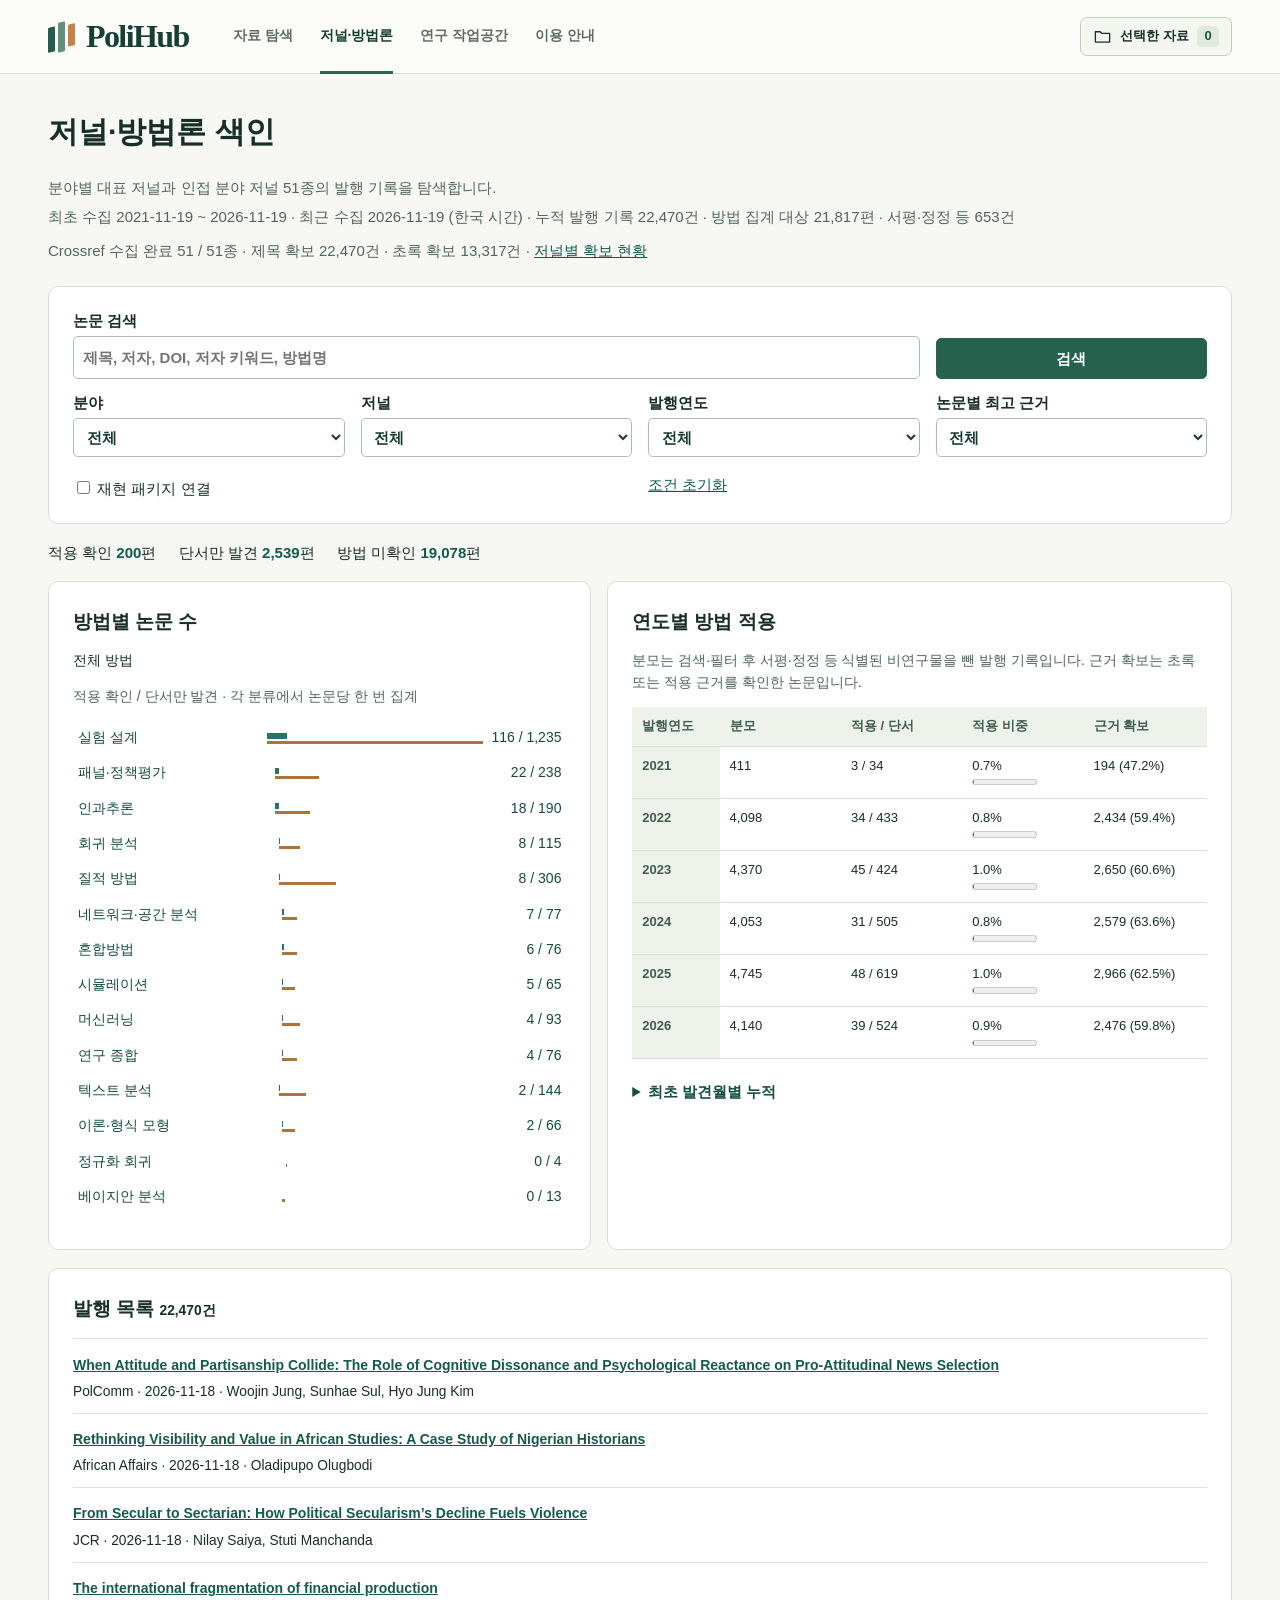
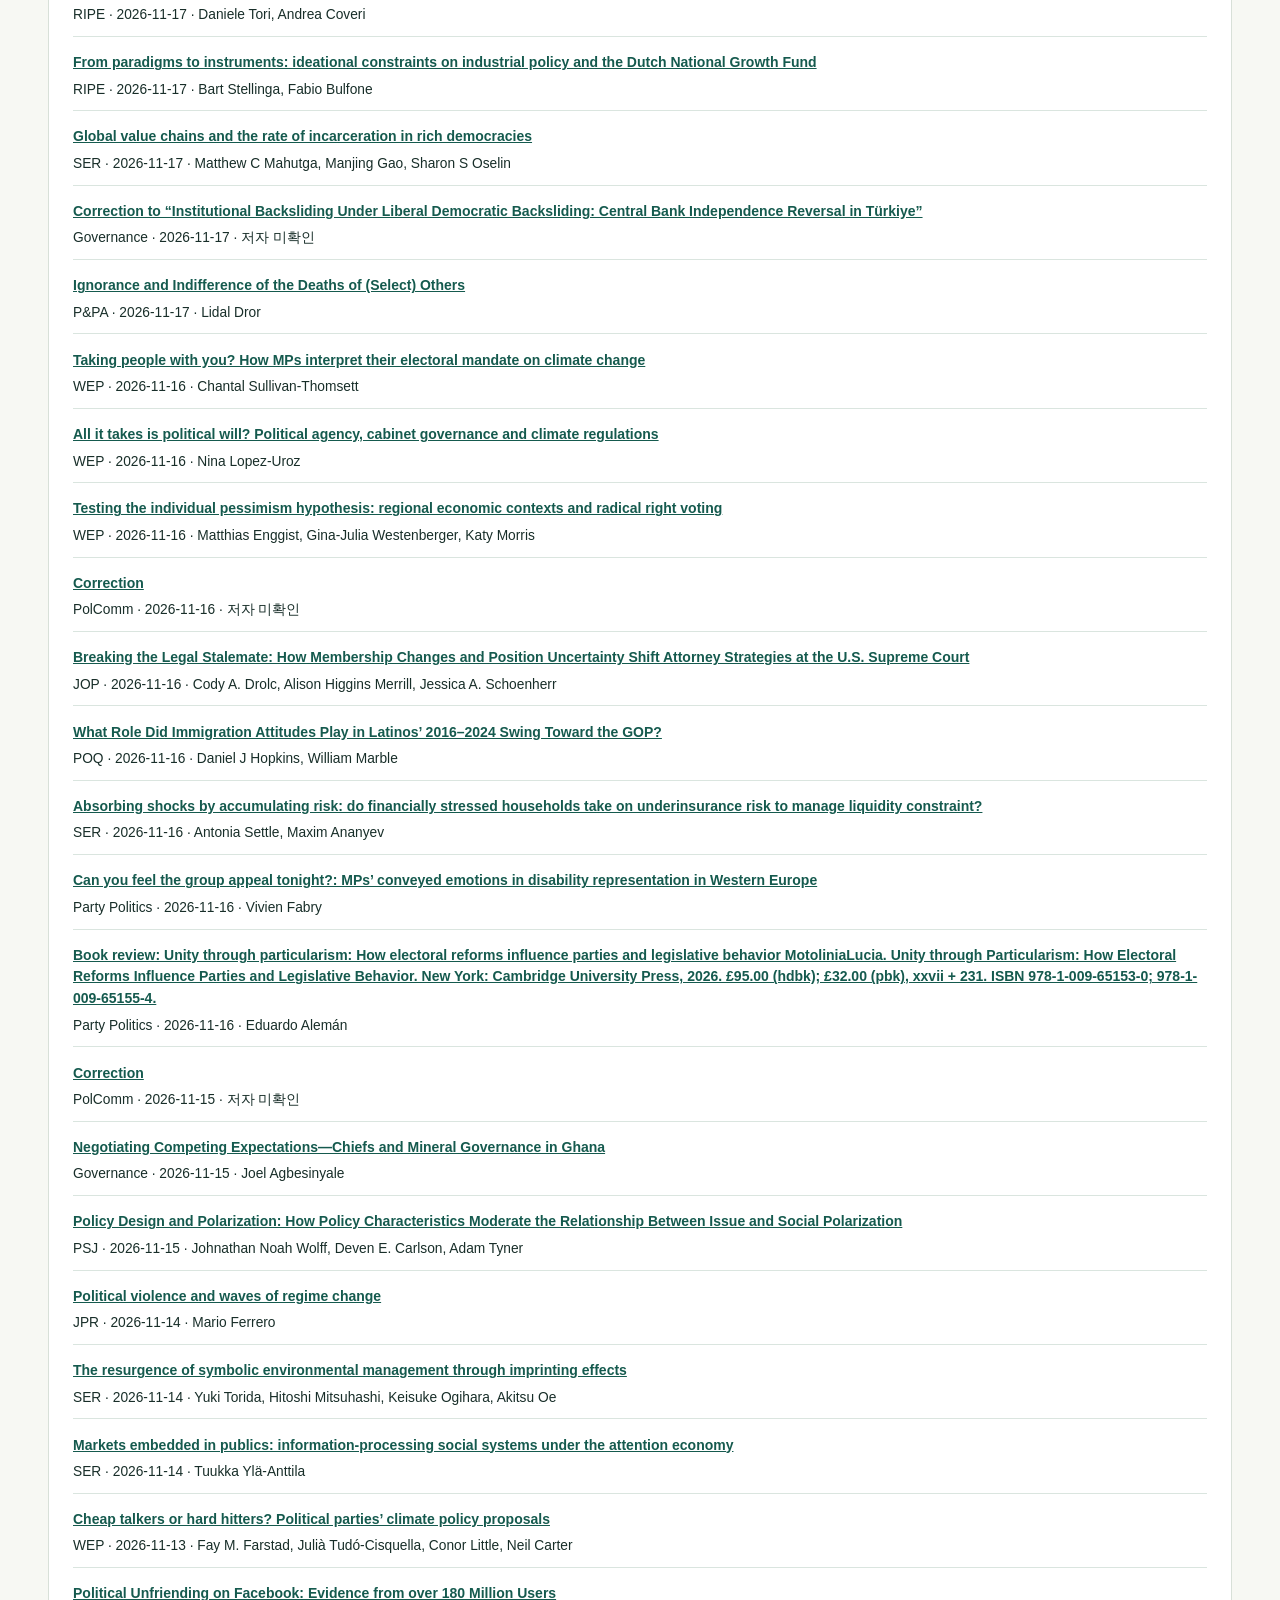
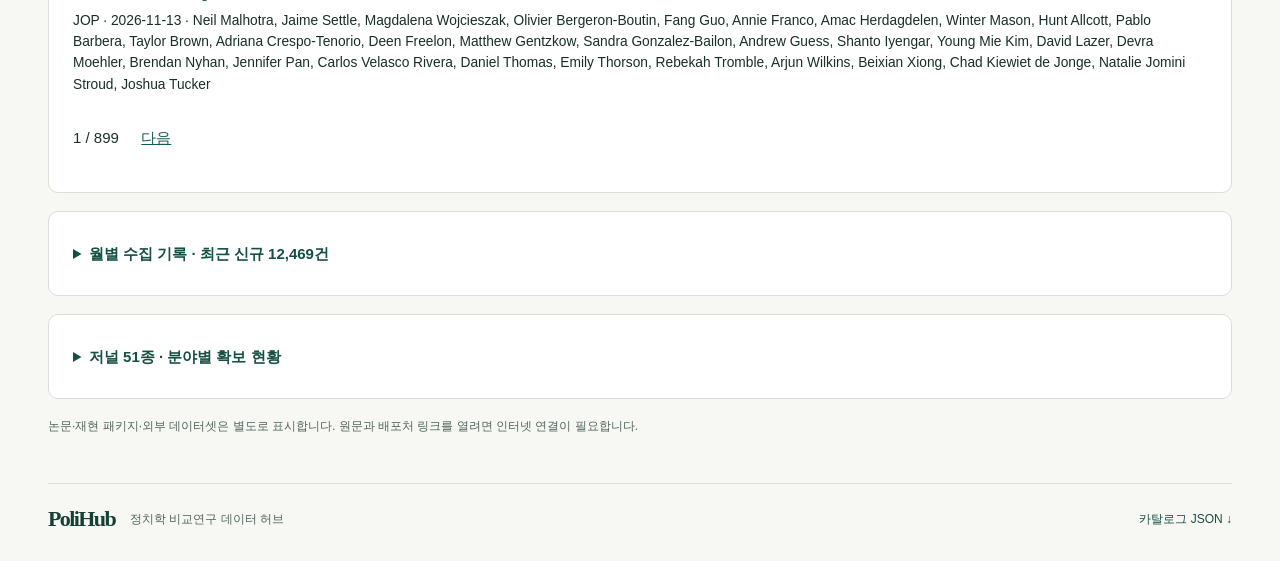
==== commit f6fbb7f1: "공식 게재본 대조와 재현자료 연결을 보완하고 Release HTML을 브라우저에서 검증" ====
--- a/PoliHub-v5.html
+++ b/PoliHub-v5.html
@@ -1178,6 +1178,7 @@
     .normalize("NFKC")
     .toLowerCase();
 const jpdate = (a) => {
+  if (a.verified_publication) return a.verified_publication;
   const values = [a.online, a.issue_date, a.published].filter(Boolean);
   return (
     values
@@ -1241,7 +1242,14 @@
     for (let m = node; m; m = methods.get(m.parent)) path.unshift(m.id);
     paths.set(node.id, path);
   }
+  const archived = new Map();
   const rows = Object.entries(state.articles)
+    .filter(([key, a]) => {
+      if (!a.linked_to && !a.outside_window) return true;
+      if (!archived.has(a.journal)) archived.set(a.journal, []);
+      archived.get(a.journal).push([key, a]);
+      return false;
+    })
     .map(([key, a]) => {
       const levels = new Map();
       for (const e of a.methods || []) {
@@ -1293,6 +1301,7 @@
     sources,
     state,
     rows,
+    archived,
     byKey: new Map(rows.map((r) => [r.key, r])),
   };
 }
@@ -1339,6 +1348,10 @@
       esc(s.as_of) +
       " (한국 시간) · 누적 발행 기록 " +
       num(run.total) +
+      "건 · 방법 집계 대상 " +
+      num(d.rows.filter((r) => eligible(r.a)).length) +
+      "편 · 서평·정정 등 " +
+      num(d.rows.filter((r) => !eligible(r.a)).length) +
       "건</p><p>Crossref 수집 완료 " +
       complete +
       " / " +
@@ -1633,7 +1646,11 @@
           "</tr>",
       )
       .join("") +
-    "</tbody></table></div></details>";
+    "</tbody></table></div><p>최근 점검에서 같은 논문으로 연결한 원기록 " +
+    num(run.linked || 0) +
+    "건 · 발행일이 수집 구간 밖으로 확인된 원기록 " +
+    num(run.outside || 0) +
+    "건</p></details>";
 }
 function renderDirectory() {
   const d = journalData,
@@ -1669,6 +1686,24 @@
           "</li>",
       )
       .join("");
+    const audit = c.openalex_years || {};
+    const sourceOnly = [
+      ...new Set(Object.values(c.years).flatMap((y) => y.examples || [])),
+    ];
+    const archived = (d.archived.get(j.id) || [])
+      .map(
+        ([key, a]) =>
+          "<li>" +
+          esc(a.title || a.doi || key) +
+          " · " +
+          (a.linked_to
+            ? jbutton("paper", a.linked_to, "연결한 정식 게재본")
+            : jdate(jpdate(a)) +
+              " · " +
+              jurl("https://doi.org/" + a.doi, "수집 구간 밖 · 서지 확인")) +
+          "</li>",
+      )
+      .join("");
     groups.get(j.field).push(
       "<details><summary>" +
         esc(j.name) +
@@ -1695,7 +1730,7 @@
         "</p><ul>" +
         stats +
         "</ul>" +
-        '<div class="table-wrap"><table class="data-table"><thead><tr><th>연도</th><th>누적</th><th>초록</th><th>Crossref DOI</th><th>OpenAlex DOI</th><th>공통 DOI</th><th>OpenAlex에만</th><th>목차 연결</th></tr></thead><tbody>' +
+        '<div class="table-wrap"><table class="data-table"><thead><tr><th>연도</th><th>누적</th><th>초록</th><th>Crossref DOI</th><th>OpenAlex DOI</th><th>공통 DOI</th><th>OpenAlex에만</th><th>목차 연결</th><th>OpenAlex 연도별 집계</th></tr></thead><tbody>' +
         Object.entries(c.years)
           .map(
             ([y, t]) =>
@@ -1709,6 +1744,8 @@
                 t.both,
                 t.only_openalex,
                 c.publisher_toc.counts[y] || 0,
+                audit.counts?.[y] ??
+                  (audit.scope?.startsWith("선택 기간") ? 0 : "미확인"),
               ]
                 .map(
                   (v, i) =>
@@ -1731,7 +1768,23 @@
           )
           .join("") +
         "</tbody></table></div>" +
-        '<p class="muted">한 출처에서만 발견한 DOI는 대조 후보입니다. 출판사 누락 규모는 미확인입니다.</p>' +
+        '<p class="muted">OpenAlex 연도별 집계 범위 · ' +
+        esc(audit.scope || "별도 조회 없음") +
+        (audit.errors?.length ? " · " + esc(audit.errors.join(" / ")) : "") +
+        " · 한 출처에서만 수신한 DOI는 대조 후보입니다. 출판사 누락 규모는 미확인입니다.</p>" +
+        (sourceOnly.length
+          ? "<p>OpenAlex 차집합 표본 · " +
+            sourceOnly
+              .slice(0, 5)
+              .map((doi) => jurl("https://doi.org/" + doi, doi))
+              .join(" · ") +
+            "</p>"
+          : "") +
+        (archived
+          ? "<details><summary>같은 논문으로 연결했거나 기간 밖으로 확인한 기록</summary><ul>" +
+            archived +
+            "</ul></details>"
+          : "") +
         jbutton("journal", j.id, "이 저널의 발행 목록") +
         "</details>",
     );
@@ -1770,7 +1823,7 @@
       "발행 유형",
       esc(
         a.kind === "notice"
-          ? "비연구물 · 방법 집계 제외"
+          ? (a.notice_type || "비연구물") + " · 방법 집계 제외"
           : a.kind === "journal-article"
             ? "저널 발행물 · 세부 유형 미확인"
             : a.kind,
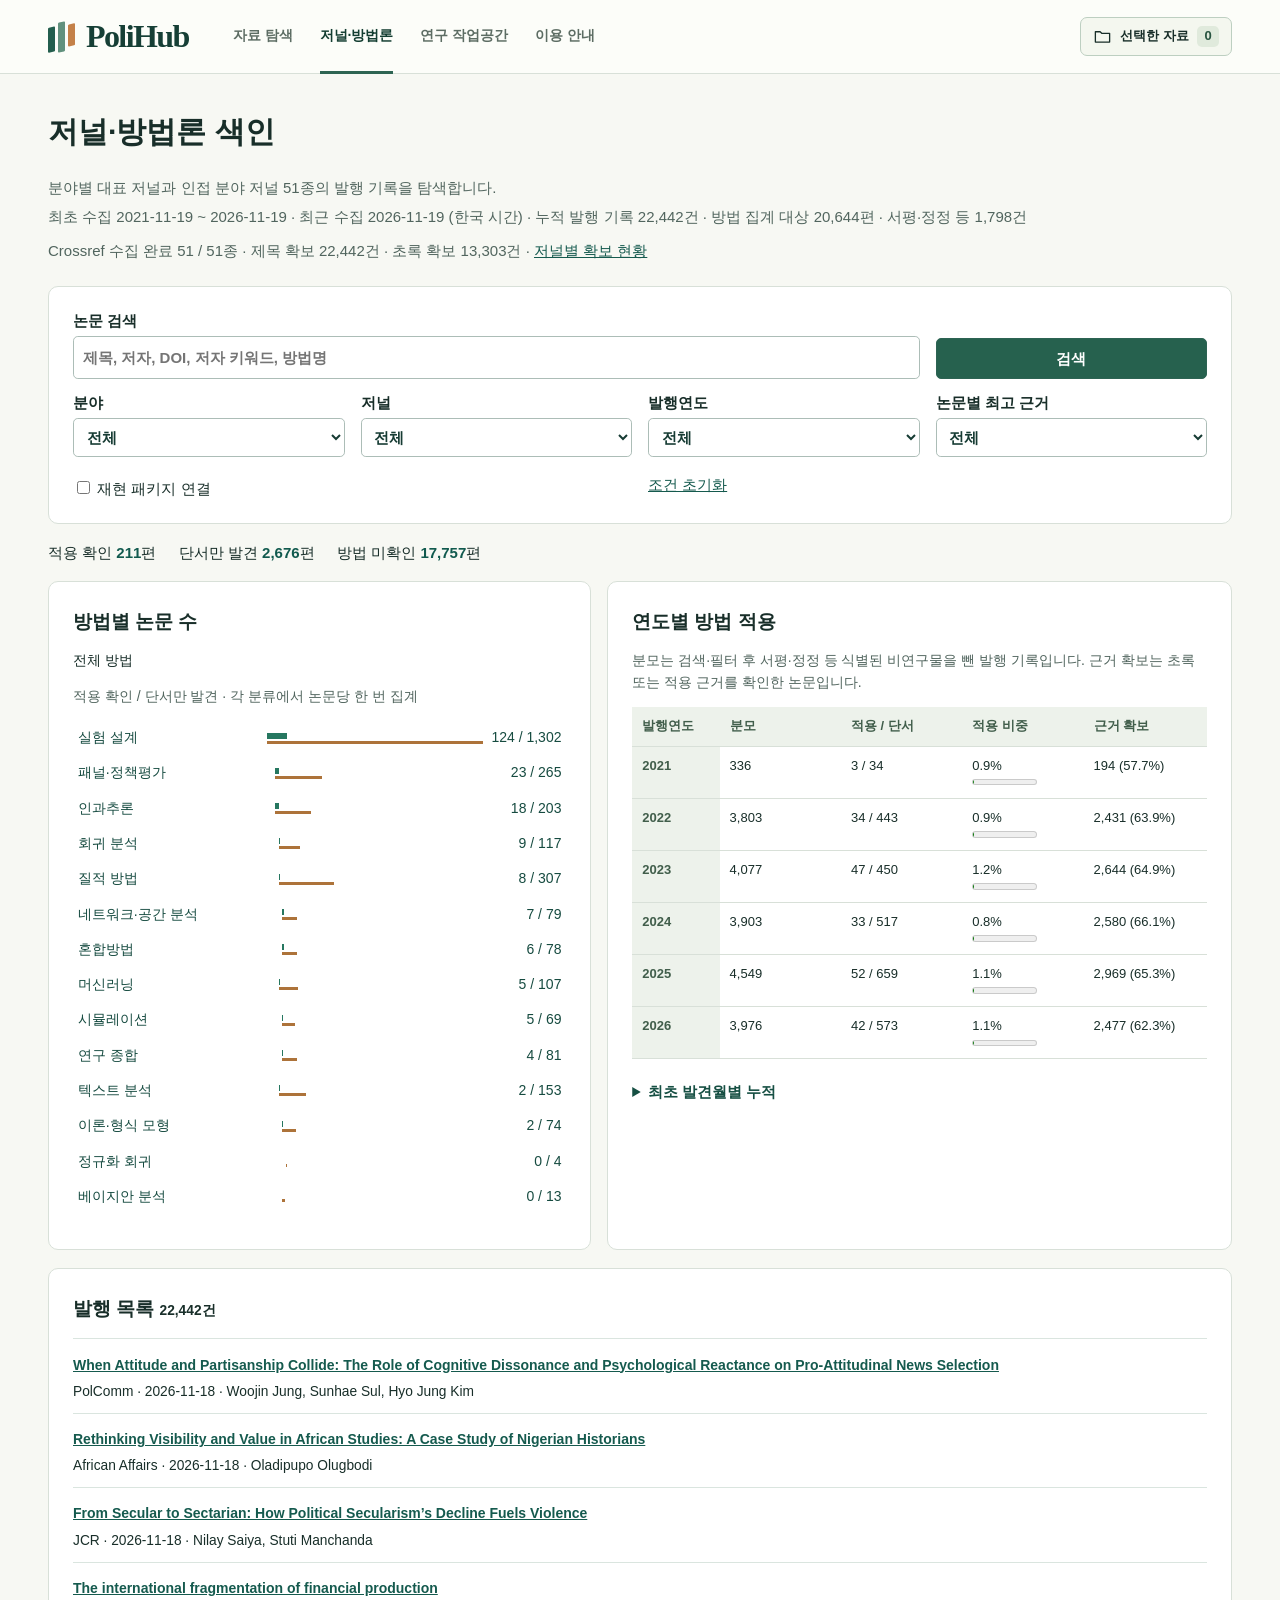
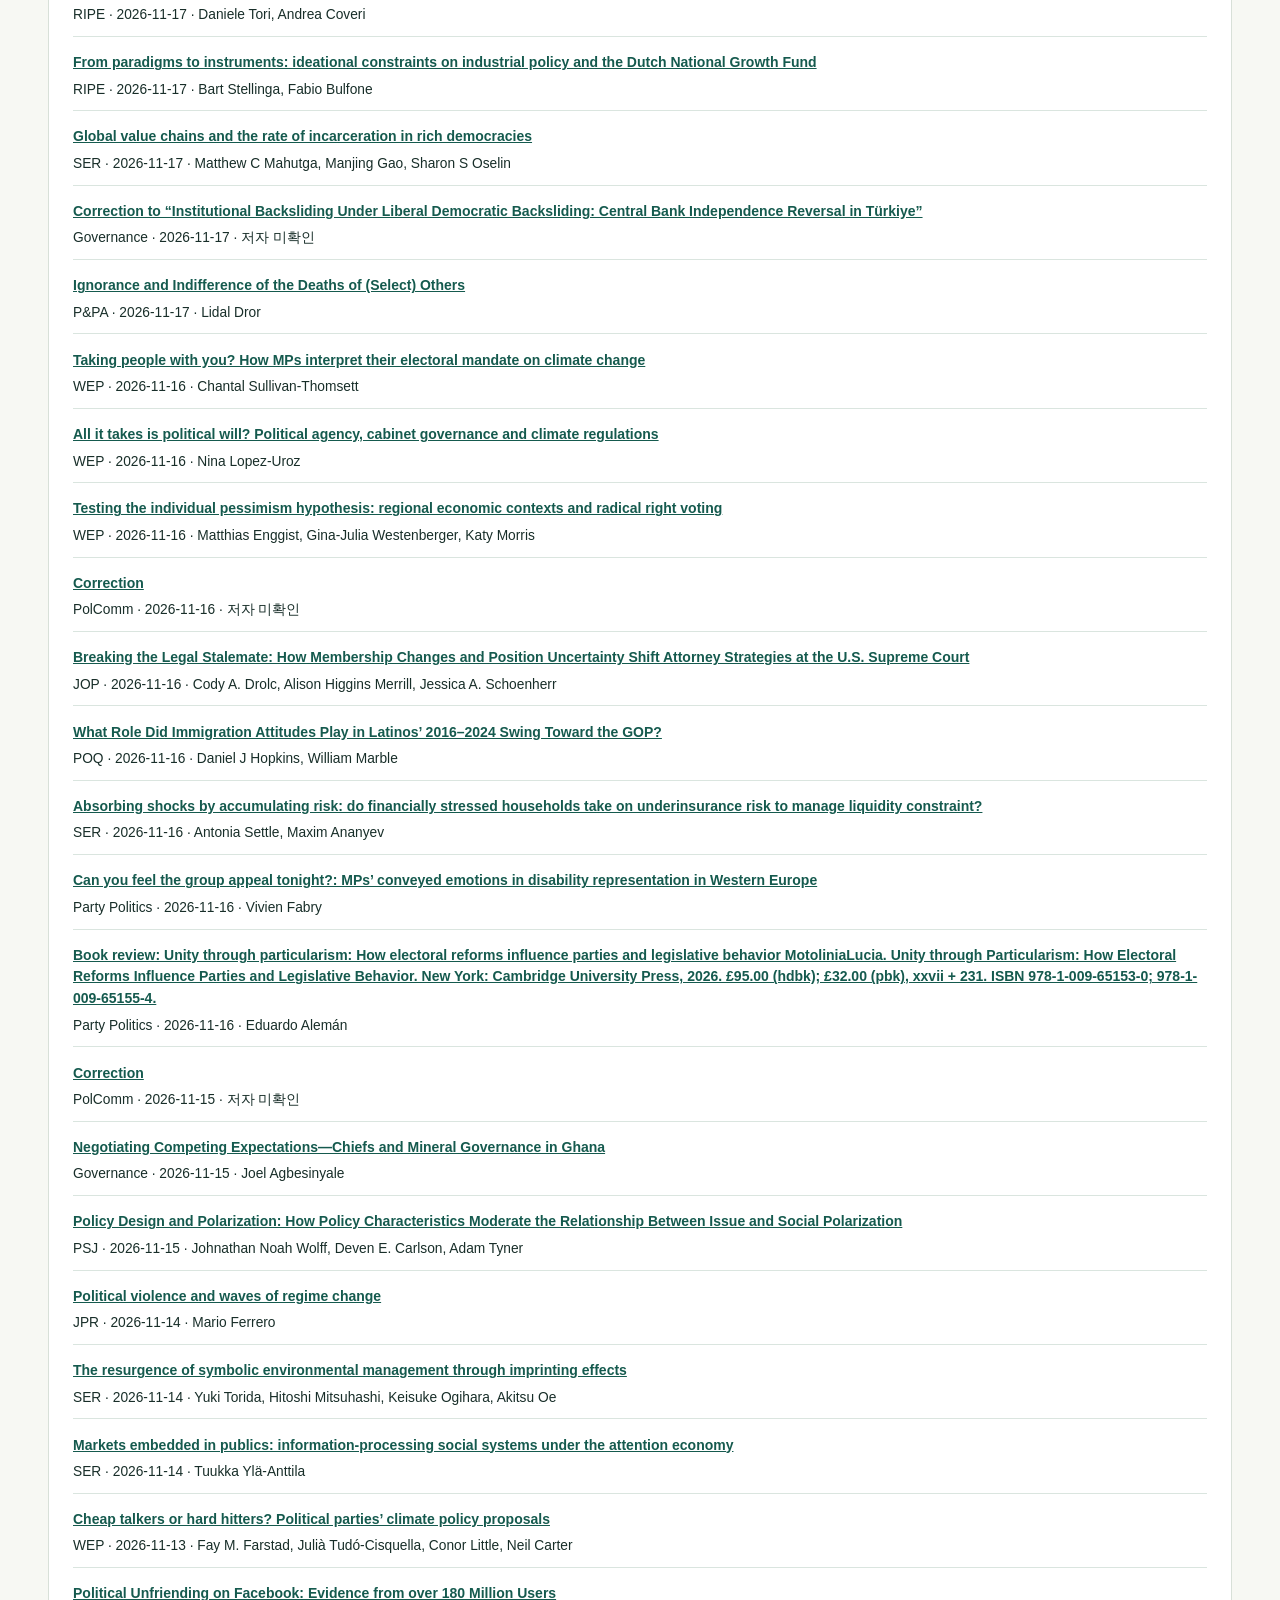
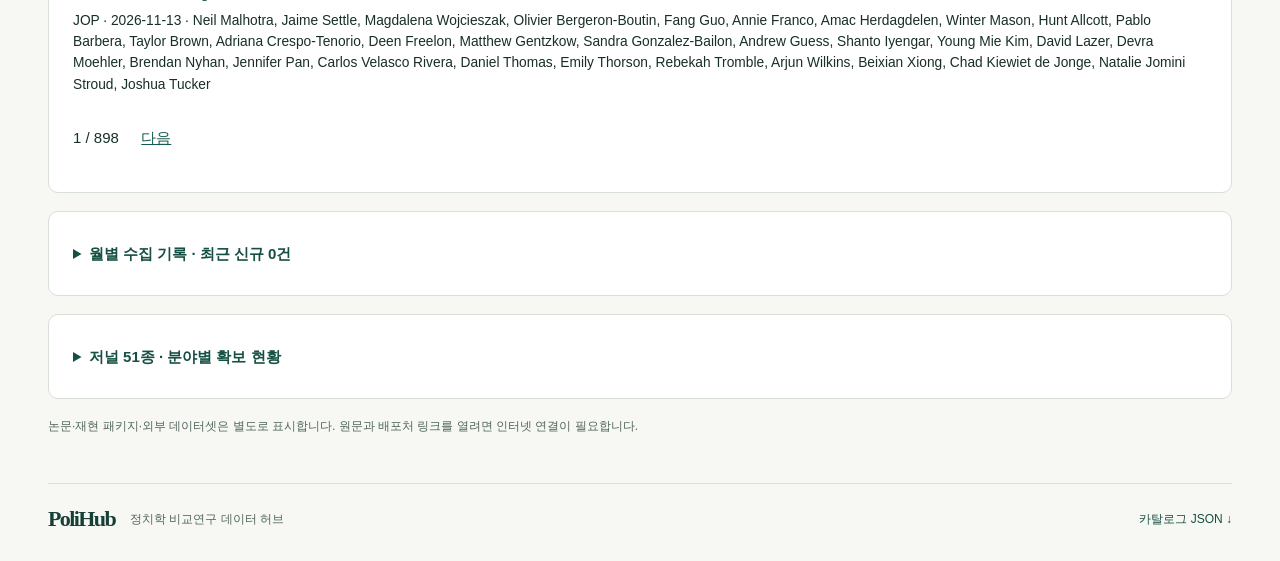
==== commit faa3bce9: "저널 누적 색인과 독립 HTML 갱신" ====
--- a/PoliHub-v5.html
+++ b/PoliHub-v5.html
@@ -1146,7 +1146,7 @@
     </footer>
     <dialog id="modal"><div id="modal-body"></div></dialog>
     <div class="toast" id="toast" role="status" aria-live="polite"></div>
-  <script type="application/octet-stream" id="journal-data">H4sIAAAAAAAA/+y93W7jWpYm+Cq74qoKCDn5T1E3B1sSLdGmSCVJ2ekYNBIMiWGzQhKVlOQ4zkIDp4BsYPJykD3VKCCr0QPUTTUamB50N6YxlxOYB5lzWVXzDrPWJmXLMsnwNsMWs9BAZhxb0pYl8lt7r59vfeuv3q2nN9EifNcR379bb8J0867zThIksSXC/4x379/Fy3gTh/NfR8tZ9pR2/1S4/nXy6cmD6SaezqP1u85fvROFE1EQ9V+sBUGQBVVVJFEQRFnW8cm/TLbpMpzD+nC1TmHlLInhl/I1799tU3z5zWazWnd+8Qt4/UmSXv+iasUa/sgUP8z/9G7o0j75v/9P0kuT9TqNPpF4vd5GM3jR7pF3/+r9u88x+575h2vl3wZelEYP7wWvW0Sbm2SGv/xV/jOsmsX4dpsoXbBfPn2K0mg5jVrxsvXw2xpeMo9uI/wq0/mWvXcCf6Lz7p/+9//+//3t//rPf/ff4aHoNp7hq7/1Rsk03MTJEl72z//1f/6n/+3vnlylL1++nEzDxcc0nl1H7HpNkzT6xSpNZtvp5hf4VzbxpzhKf+EfXr9fbO5W0S/yS/Hr3aX41/DtV9uP83h9E+WQkFqC2JIE+Nuf4nS9+fU6ipaHuJiFm+jXqzSaxuvs887CO7xY8YZ9d3P5KQ2X05t4HS3gE5FwOSPWchrCFU/ZNyThJ7iwZHMTEdHQVHKRbOLlNfHi65vNmtDpBrG3hRuRsrvtWL2ha1OfmJMudc7hSdr3LOqY5NQz/SHe6mQ5j5fR4TdgqPg1ftr7Z9rw8G0y3y7wIVHUdq+C32T4eRVeIyre6YbYagvaPep+jZevEEs3YDnhx/UmDeFjdzbpNnq4pOmvX/n+3X88QHr0Y3Rv1YLRErVA1Duy2BHkD+/+9fsSW1SkNrf94ho++81WvIH9FsJZzu76i+E8jNebJI2n4Zx0k3QGwO3dhEvAyXvib2Ap6W7j+QwA/J4hvZcsN9FilaRhekeCdLvekHhJzG2arKLHuPZ7bhCQU0K7Hh35rgPP9umF1SfdE9KjXmB68Ig9uTQtcmU5gwKc51/t5Thv62qrbagNwTnghA/notCS2oEkdgDqYiXO5R/5cQ5rOHHOVhwL5xJcjlrb9uZmGU9JNw7XiNiz7SyegrdA+vkCMgrhk153iJmfZ+RTmizgu8WLGD43oatVFM7Z2vNoeRc+BnvfdQbDq4lD+tRxrgjs6Ba84OyEUKfvmZdkSD3P8uGhU8t1KPGHptPq0qui3T3/oi9HvShoOrxHW2gK7uVfce7veksWAlHqSHJHEKpwr4j8uIc1nLhnK46He0msg/txMgegg/9hLdfRdJvGm7vH0B1Ztm0Rm56bhWBkf73GFqy2W21daQoUFZF/C9bR1ZDA25CqoKip/FDUVF4oaio3FN+/c1fRks6jH/dQ+VI0guup1UFjL1kgFpPthmwS9IyjDgnAUQa3Au483DvciZNPJCR2tP4Yh0vmdAzCO2LOoyk4KrATs9fGmy1s0ne4HaOjPYHYL5plHsv6Mb7zHXjsub3A9Yrdaa0WxnVdb+lGY7ZbTeV2pwUlkISOqneU9oe91zEc3H8g8PDg7aIf2We5xD+mG4quCu/+ValVqAJ/AI1r+KwiW3FEq6i7R1/e3IHzvYGosUOGyRcyTpPWILmN0iWLMOGpNTnF8JG4q1WyjpmVAPK97XodH3oipmP5xA8m59SGZ3zTG5hXxKeOewGBJjziwX+oB2646zgmnaCb4vrDCSX0hAST3rlZZCP1zwFFbrVVvSE2AojhPgdEsBG5o2gdSeSwEcmAv6npJTYiwU8CZ5C6W/N8G3lYcTwnRlDqGIgf3uKxMYqv03C5Wf/809+SbrgGd364XcAZkadWmMPuo91E8TVax/wgJLXBKMA2esOR1S8EOfuULwe5oSotQ2sCyPNbznkQwP+kQICDQOuoZfEme2fOeHO3hhOybxVv7uVF4yVswrdx9OXdfXYUM5nRanND7p/jzouWvMWrZESzK1cScRVnROta588//dECk1wQJ9kQf5tG5PImZA5eN5rHcKF+/[base64]/cgBhdxiO86LgQq7bAiRAh43M2L+uILQme2v6w7pJ1+WXxDEo+RjPI9zHO9F1yz7/xi+wdAdgeN0PvFY0r7rWVYQUHJBHQg0KLX7E8sxneIMvlEP2bICnresNqFWlSODf/81MIEE4Jak5wcOEhw6YltVqwIHQ+C3BZam4LKFvcTGUbL+tapbPYgOevD3Nixx7yToSSRTQEgcrWHjxjotgz7zQtJwO/sBHiVn6MPcVwgsWAR3hzlz7wnmUzesXNZLFqtow4Lx9w9GhO9kgd1dP8209lzbJGcnWAy4MK+KU//FBa/nmwtuprLcGHfFEDjjbBFDEEmCILsjtCsOApEzs7Rbwwd+8diZpboey+VNtIQtn4y+/v1yGaUr+BxRDA8xqJLLZBEtfyBeOGOAZmE0AHy1hU8BP+CHBjNBaPsAE8A0RNz9aD1N49Umvo2IF8FfXsO9z+KYg7QrJT0aUJs6Lrk0zXOsfmHOCTz20QkZmYMJBOHv342scwteOLHJORwqlp1VioeW3TchBDg9/[base64]/DBfxcpcHGqDrlWIcw8wJw+x+fJvAhyNgTJkdBvD5k+0Bsc63vIlPhiekbw771ENCxjn17Jbrw3+IbTn9gWfiYeNfmA5hj/rZ6XP+9d94JrkwPadb5KblX7eGvUgGxOuy0JjzR1E4o5p2SxKRoaGCvehVbhpEbtzoZ9EeF/r34sM/vRgF4os4/Pmnv12T0zBdRCkrb4xTAPZ60yEUw4npfLvGc+QioyqBCbBFS8w9sXDmINJwwPHyh5R0zaHNE2c8Oy0qKsi7VpoSlgMAuDd8QQlEtSMIHVGpArDGX53DNZwA1virc9/ZHZJrseus5ackXey2bDsKZ1jL7kIcHW534XZGlIbtesn8IIyg03h9SNfIU6V+bzgpzpXKxey4Z++9ioa1XL0x0NV4WaEQIuuBIKPvr/JklARdMuCfKl9F56/r4RpOsOvH5JEqGZ5r+SqT9GO4/IW3xXwp+CLol8dLQgH6S9yUH7z54CbZQkx9kAYaghdi+gQ26WGhP55/xDoYNwDjqtAYf1znrVpJLUkJBNie5Y5SxgBl72zI/Ig1ZF7EshX/o0PnxfffkHnq0XXDiZ9/+qMdbSA4T0k3nM+RPeUj9TWvS7PHt/N5BI8PQ/CqLpMlq1BPWDH6ArPC4XJ9X9/LiOHodN0nyqLpHl/x3QGdFuzbtMmlSS8KqVT1owcZG2BkqQmk2sq7+43+HQ2Or45UxTORBP7zCNfwWXe24njnUb12NPCo0niJXCg/ycsVU7xRtxEreWQ9PAhlJ1m2st8oRBkzMkiT7WpdDN6zEzJAWviAYjg89mjXcsj5kPbPManUu8LA2qcjyyo8vQq70+QWO45KcrPiHr7hTfYY98fFtiTwnlxw4yQ8uWSAd1UBQ5L4Ty5cw4ltif/k+q6BBfgych149yCCYCnS3jxeIHh7STiP81r2KFyvIVKOdocYgSAkK8st19mqi+18Cbt5XunOyeKXSTqfsYA7+JIQO0wBd5v7UDo+jEgcC5DvkQG1zi8plixOzb7pWT1KBqbjXpi+CY/1J34ANgL/H9iFtb38QtTY9kVNhRe35aaYhsS57eMdlzHmlrSOonMELqqiKapgVAQuksJfDcQ1nMakHLkaqLRYPfLlPXBwR7MaBNiJtZwlUzw72CM/sDaMixi8xyW4SGl8DYcK+jxj/BRwuExvkmRO/[base64]/e2K23sZg3W8eMgYwC/becb5480RHCx9tawAXKaSrMD7Bnyrb9/i4uSFUrMXzA9o3yaT1Z+xA9lf4cfMFRfmhG43cGmzzec2ysj08cctsjzt8JqMklk0Z05w4Pd80g83IaFwZe/W8cH2lIkzQJjXc12UHDmbIN0GqWlXyNPJk/Dw/KlHnQ/o4hYGekU9Yc/fp1SjpTeFqVYKxqo0vMqYakZHVjl2KdyoDAhwK3apNj9lANdwQrj9RpSBPWOGCz+Hq7h6sOhTfIRRlNMY2TC8Zl20fs+2/8Mf/+k//sP327HaJXXysjymXK91P4UrkRGEvOhjhHnH9RaCVeQEZRpDvfg2npPLMO0QSg4vBUv/5C3/LAN0tl3Dx42wtnybFZJZD2nWUz1PFh8Pe0nzbYCekK5NLXRhRtSZgFczcmED8d2W555R3C+wx/rr731yQb0B9UmPgs+PHTnv99KhlhN4tKymV9xc+nznX22Dx6M3xvkvw8k3anpSByl9VV06ssDvwMgCrwMjC/wOzPfMiAq1NAZYl2jGtHvUoZMdjJjavy9A5xbxGPW26duWSc7coYPYHn39619ZI5eAtz4wMxsAkHtmgLS6sRmYnl8c0BaLCjw/3dNWANNCUzANmHhhukfJ0j3lmBb5jztcw4lp8ZgMubpV534SrbHsFMWsEXpPHICCK7jehHgm+DfhKtrnkm5QJmMWrX844JLS6zSebucbtvWP2Z2P0kMPkXp0SE5RweiDhVn/M3puEmoHrkPOAP5oGo5pwVlA7aELW/urFLLlttESlUZI1eUg4tcNkBlZA7zEKp6RLPPzjGSZl2cky8dUAVCy+16Hc43gx20caZ/[base64]/rwXOzzJbtTogPzp01wTMsGLqeH5gOOaUslPGtgWf1ief+v//Xvw/MSeD3hmwt9UaWg7TEr787LeR1qMW6fc9Ph8iq2pK1pqRtS4FQddRp2JMkiB21irMlq3yqfbs1nFuB+kaqffu5ym16G909ym9kD5HoxQmOwjd4PfNXSwTySpOd9cyfSb+xNlqmUPhpvmVeKtYdUbfwLtObzVWW91pvt3j6s/vWylVrH3u4TzThMvHacBnODnIclk+7mJ9AugsdsR0Bjv1geIU6tQOPXpi2jQV+n8LuQcm5TYuMv4T0wuMJ6Ni5225KS0gpEKoY9QZKOCAtudLT1fiJL7iG0/y1N6JsFtqFXtPTzXVEyHgefYzicBmvFx1yltwgn2sLH4qM4vkca5P3/R/viTuPr8N0enOXNaNfJinSFlu9OZJkMrGH3xb06Q5crw8hHVKSi1xcvdjF5WBzKUZL0prCRAZYvMTBlYSOgj5uFax1fv0cXMMJa/2N9HMqk/bskeIzbY277ezhVPvnf/ef//G//Sfyz7/7+3/8L797fLJdRmSaLPF+kZAUveXrnXJ6iT5NqZNbV4TiFozwvqERXv05iuCbrgvT9psEOZxpFK6jrEM/a3JkoW3e6IiJ+3H4mSV+Dpxe2yLgsZojys4szOGcDxmLk/qAFDjjfkkDfAoe7GOPPj5LRu5wVEZGKGwV4yAjtBrDRCi97VVkTnBp2aABqcqlVUR+/pki8vLPshWNdmk5zP9LRCD4myd3YP1v6+TCdeQz/3q8IhuPY/w/5qUyJmqH7IQ5euDR/jZarnOVpl2jwhjnKaDIWC5tCfZ+GYWfc2f2h8c2f049iF/NEwKBqWeis2rTCT40dB1rAL+iC+sQe+Kj5Y9Mm8nm2SdkPESvd1xUv6hNQlKkltoUZ7b0hlfFsmqAgawIB3+V4cv81DpF5qXWZSuO5czCEVCLdfqYVzdOo+tliNLd4L6ay2uACzv1vsSbm12Etz4hQcJEysKc0wIL8ejcF19arqPfbDPad/6sGabzGKncYCXX2cPjMIU3v0mS2WOTMW3LIQ5YicXmklhmgHoAxA/cLNqD56lPIOI79wOzHxQfjEWMVY50D1w+WWxKeQ8gxt/E00axWEmpVmpSNH4JAFzDaSIavwTAd+DcfYr2vWK4PCTKs5QLxC131rfsPV7vLNRKOucfkfAa8zW/DYLXOcN3gjssH8UodxkZeIlioPN5qxdCPJ4noncjCU78EzJMtmuWztqXyrrF5BVLfYXZk/hyfwvRO5Lyt2DoB3IO5+YFbFcDz2KZaM/t7v0G8TsZnXtBb2gVMutrH+SowCg3RumhFK/foCHIOERJULjYxIaoaVVdJ4rBn8jGNZygNo45fgYuYC1taIh9IW7dgPdK6Dwj3JBBtIFfkuX1D2zaQRbjjsaZdhZdRPM4SVmfYrF+FvOF16gjkTenHKpg0ZHpE9rPsrn5zDGP9s6Z2I/j0hEZWH2PKf1g2hfcZM9hPVwWBsQfTogLH7kL9sW0gKiFvgHxTee8wLzy61PHDWi3mtPLC2DjHx4i42AEASVOK9wAVeQvAOMaPmPJVjQ6RG5g1UcVeYu+tQh6lzcxWvciwrGDS5bX8qJwmh2pm4R4YTaZLV6vwOqZBiXY/E4P/rGx2/TUNiceYXLwpuO3+u5kUHIQikWMvOdrRuq63NIbMVWt8p5VKRFLLKZtdwSxylIl/mNNlXiPNVU65rGm1+ykRO/[base64]/21ZlvaU2RkAeQMKfZ9EDwWCpyKrWAFXhL0DiGk6QK0eeQKjVzEaO0+gvUdk9mmU5eNSV+Ihh+2SFXfHssVOI5vEhnJXwA8HpbD7EKGQcJas5C9ixXSbFlD124hEKt7rVnYfTz8x1ORz+YZ56X3/vkPHX33smxp8978oPqE2y7ppMcbQLoUePkgurN/n6vxRRqbW66UZRa7eaIx4BMOLPyO/mKIgcA9jaMqzWxKowXoUgn9twNIPXcDSD23C+5+kg1JK79qMN/ACQX6ziNLpvrHlEsergBIUlvAGx4+hj1jvP1CDDL8wdugzTx4YxNLEsNToh55bjmyhYXbT9C0Xa1M/f/jXJaGlKU/gngAJ+WpXGZoCrHdWo2v51/koUruFEsX7MSpRek4jRxxA8We2aI/vRFPbxZZ5X6gBA59hU6SWzZXT3ngQ3cTrLxILI3ko23injWP380x/v3+OxjDvEB0l69/NPf/cY8VkyanQFPn1gjqwSwlU9woUkqy1JaUrpFQDDDXhZDEQIU2WWry0HvMHfNoZrOAFvHLNtrO62nSm9Zao+02zbHoebNEaeIKD0IpwzIi3FqX2Yb4Jd+irZ4qTNiOVZg5swnu/oC4DpOEXmYbxBwn7GWNp1JBzWVrtn1HPMwdd/46FiFgtjfWI6gwtqs7G0nuW7o7HbJWdWMLY8d+QzgXbTs84JYyj0S6KBmseBIhstRW2MG2S8oFGYkexVnakOlFqHJvAfB7iGzzqyFceyDqNmo3DWVD9KNvFtuFfPY5Hv+glR1kS1XtKdmI5L+iaA1P/lxAqQZjcyh32L+EPah5+KUGsUNwNzpB5lpYWTtpuBWrjrL9nTkUdndJSq1KMm8re34xpO1IrHbG/Xa1bU8sYIHAQTbt5nCZl1uFzfxKv39475fmWZfvqUpLPw4xwfTllL5GNk+5MP1HEQ0kGQKVXZ9NIznZ5JvBNyRntuF/ORsK0PyIfhpNhpqVcFkwwNINIYgIv882NkgY0H/0ZuXZP4nRZN4nVaNInfafmuSRr9O/QF7bhg981AERM06uSStvtNvr1wFU7jvZGsTOVhhdyv6d29QmE2yGz7cZ2J4KKOyhOtz0NdpMxhP3W9YOLQoGjEsF5b7raNaeymjG4F6LxQukQyOiKHWltbw2FkqlKRmNFkfuYYruE0FvntmGNlB0ItbhIzDgg/3++6geBjPM7TP5wL6NwwBORjZOj6bgEfL4UVOyYynCOPbeKKOpbdp2TgOh++/rXNcpjIlvTpFRnRq/OitE3+nWpYhSa3pMaogwFGXiJxDlahSGzs9rOtQhUUSWxXqYNpKj+RAtdwWoXKT6T4DnxK+O8Sa0Q5j4L9ep2GqxsEPBeD4mDpq3EnNLWMO/G+Ed/r27e5mOSh11Ss+fmnP1obJrJtx59RmybZMnbkJiEh6cKG8xnzbXM2eMFJ0kV2kjNqyBKLKiwUY9WUHaHS3GJTRMikPuZxmLNiHo0/hAgNW5qoE7hs/CH71bTd0dffnWN6oUu9LnbxDuil2WdS9kPT864eJFrHZgBP0yF4v+jyXlDbdAILfGMs1QzNIiK4Xixyw1GZQaEnozFbXRmeq4UQRb0jCVxyrW1VNxRRk6u2Oo2fiaJpvEwUTTsuE6W+qzwK08/RZjUPs9Z5axaFD+NL6HWSgtc8jODOJ5vteleWGaOGBnv5OoKXHGr/PZzwQ9chHg2GDh29hv8r4oR3tSkFGgADD/xV8HOQAClC3CdV9whqOj8JBddwglk/bt+7VKtAE7B5n3AYLDGEm7FjAw6Ke+81fshqOFHSuozmnzCjkYV3cExgB9AdCb7gzYVP2urBD9v0Ds+bTRgfJPTOTccxgyFqupgXyP+FDd4lvunZJYUZqaQw81wiiqq31MZIPQFQ+F1aKRCw/N4RqiqRushPRME1fEDPVhyxMFNL4IGpMmelwr2gLasaYj1mFE/T5FOyXc525EK6glsaTm/eHZTQHXBfTqnnmayuMpwMXDIyvV7WHDIybcv3KUL8knrBB/BiBsVVlRKRh+fmpzW9petN2cMBGvzQVrDIDtGaVEUk1CX+Pm9cwwlt6Y36vMv28FoEK3ThF6zrY00mcJ3v0X2BcgU4tSdJNwjo5Y+wR9+9J84O4oM5oP99FgMQfwt/YvFksu0Z7Z2TYOIVkwXzz14DyILa0sWmFM8BCNyCBYKCaQdVqC606DI/5wnXcAJZ5uc8fe88dK0gln7aKVJlw2t3v+H4m928tZIRzN6kazqoIcU4rn6JuE7hKEAOuKpiS29Mmz3c7peUTTB0VDsqT+jY1gxRk6omfegqfyVRV3kribrKX0n8rgCv64echlM2XO0mXF5Hnd3QG6aVtpu3xp560BLOCFFfAATvCvSC/YmDNXJ/iMkXlJShpGfTq8Atgn9tt0M1xJYmNAb+6stGSKA7zVc6MTDyFLUq+Gv8dUZcwwl/7ch1xroMkFx7cNdW+niwE1MLzgcNJsvojtxG6Xq7zrSH3x3w+hwLRVaQzBoM3VHxdl+bBqLpakszmiKnBHefvxVbCkQDO9AU7fl4NxQdS4VVmUJd5y8V6jpvqVDX+UuFdbtL4QfMzOWFA/ytFS7vR/pwlQ6eLH61oghcKJ6G0nZLrpUDfdD13s0nxBMsP8ysZfSbbbib//lA0XWiL0h9xMvx2500Gz6GcUou08Sa+KLFR7D7XEwmrzvgOzlJ+iV8oBxMzh9vCQM4CakHu4Hpsz7ywLw4RW7jxKMBubLsvuVZRfnU/FrUOBRhk1CNplBpSpFQEYuDTyi0O7LONolyk2/zK+brbV7FfL19TMX8dk3Zkj1/DjH6WGA3TVYQiWdn3eN2P8xAwdHIkL6rFkRpvLphoqS5zElwEz0ZK9anlw4blEIdEpimXTQ2rF0qSPLsoMdo6VpTGvoAIJwAVyDuQYArYjWFVzf4C/24hhPgxtsrJqSzPcn83Tw7ANosXk8THHi1hc2X93Srep/XO+gMLuUE8ABr1UdO7zPC7EAK8cB6SEB08im9jAv0cOxl7J/H4kRZoQSsngmoPDZiVu8e04mdHVxPyiQZJ84PqE8v6KDIxPOvWeMME9stVW6MiZfd5KrGdDYVA2uCVSbeFvnPsLbIe4a1Rf4z7HuHabXaWFADEBWBDk4b6kCs5VyRU/cyY2/4iNOzE4KylvDrmXl66plMyN02Ly0kdPSGnuWTgE586rgXVtDDRIV95Tjkgl54Zu9895rAHQ9Nj1xSzx/Sy2KM12xMVOSWpjXFTwOM8AdzrGYi6Kwv/fnBnCZoul41r7ot8R98uIbTKqSjMNwWKH23F9Dhr63dK3kDusPFr3bOtaXnsNwQoXtKgfCuU6Ry4cPZYHiub1ew/Mjf77j37ttwbtjNeMYHfpWsnn+3+IicaBTa2V5HTE15k+XyOti2OA/[base64]/3DfHrAh4tf76BXy0Z/7J+d02T5l0nM+OX519t75GWjTlAHeP9NjvwNj3z7vg3pxt2PZ3zkEm+mXiMFcmL7OKsUOVR+ZpeMtr1ECdzwIYG73RSMd9rNX6cnZODa/dNM1Hb36OkJOXN9c4xRsAc/sDbgyxMy6uGg96K5EEZpt8Nzw154C01qSs2+1FiqN39B64gyY1g924XRFMWQJKnKhdH5OVltnZeT1d5rqjuKZEPdUUoPdfmddAO2Na5X8EB8m/UOZfQscPHnUSvTJPSi63gR/bA3ZgkL/I/ECy/iaLMMD7Xb+qOJ08ec0ojapn9+hWkl6rsOQZ1Z1OsM3H6mcDIkgVcoPFs7G6oYekttzKQIANALy/6i0BGrFH3abX7NknabV7Ok3ebXLPme2VD0oOtWuxHA7BAwf2SHAJPyiWdsstBpGi6iL0n6GfuB1/F13v1LH+r++7Kz1D23iDmgo1x9x4Hg1gtGRUDeffA6rr+O79GYIZcABf4AVsNpgABlbPZ55u4vC7KhGdjOXL77GyI/+A2RF/yGeHzw12KXj+I17ODTaJUL9nzEaXj3eR4mjXKwg48s+4qwKc9MadMGqPuEdvumTWlwVQzzEhL5c2Euwovhn6a0dMJNf/koZ/n5MzNkQVMEWTaqNB3AB+KHucTLy81WHM/JEeU6GPcBBtPNFhOR4PjHmY/PNvHTNIpmyX1HtA3wT/PuT9z40YsBeIJzk8bMEWKjJGfRCmkgy+lBpudBX7zrXZV4LuyL1HD2DamlNybTA6jg3+4FnHElfmPGlSHz021xDSeq5bej2+4F37N4r+bRjz99ilBXJ2rFy9bs/jfu+kflG71acgQu4TOSI038xt+GRmH6AduT642ixj0m3CRMxh08zr12xW44/bxGt5PVgx43abld5EIPvMmoS3vDglNWKiX/P/OUNTS9ZbQbs7eUAesbiQS1I+MIveefsaIoqLLerup9MTT++jmu4YSc9kbEsRI/Uqh1xmIiwd+En6ObZD5Dfm8+IT0i3e2aHZ4A912d5KF+uGcB07vD8Qf3U9964SreJHM4e9fbNM1WPraQD0PqEhtjLg9TcV4fs259y6f2RXHRRSg5iJ/tksrg04mNoVQZGu/0GpwDga1icrsjVRzFosDvYLI1XODPV7xxJ8D84VAahdMbAAixozBdvqCcX7R+7wj6D3/8p//4D9/r0MWLxUGSRKerVo7Qi+bhj1jfp3ALFlmg+J5YC/ict/iwtcwP3g7LoV/jYYaSxweX5J41bcOjYYopxEJd2BH1eqiPcu5eWL1C2y3TjXh21kSFcFLQGhJOlt/OKttVA8z+QThZabv8bjRbw2m7L3Cjv2sRv5Y/BmcLFu1xVom5WKGGDyYDO2SQ3EYZbu9Hiu8AbC5v4zRZ7hpXHmlpedEy+sK0Yc1llF7fZdKZ8dMT6xwHNDiEOqeW4xe1c+6+WQ2PTgKPTm4MzF/g0aEQltpR9I5a0XwP9szN+mVrOGGuHpf1ixtfLdZvP8mV6zeZA7berPORoLvJOzsefFbjsdid3BS6Zd/[base64]/l9+8at1nSehIGqsRlJuswc2CY2s4TdZ4OxZcIZzFusyGZD7Pp1170SKCOxjej2xJM5ZD7yaJp0ylI2UCS38YpFH0GVULPs1jOBXxtd3oJryNwTnE6S1g8+x87KXxk8rvBfUt2zq3yKk7OUcpVMR668ylvaE1IhduUJS0E0upDM+EfRuOtrbeGNAbL2D/KOjiCQZfYaytGppkVDS9iPAQt5mIAqfWab7iWLGPWDNp5we0b5PJ6s+w+Zj4TNy8FUQQBuGeT7ew9+dBOlhRPwbwxB+3OKDODiG+T2bRnKX0Ar/ns1kC96SIn3/6tz3X86yB6fQno3eVIwHOJn2T9E7gbLjCjrJsiiM+f+pR5wM4hcV2U5K/e+6UeE1qydpzkt3f20YAMTw2gl+JzZlWO5LUkSsGloqiyO/LiSKvL5etOCLia8+ZHkfpKtpscz0Klo8GH6aTReqLOGt5zodkZNIWe5IX4RS/FBlt55sYh5cOIN5Psw7ig/ieenbL9eE/BKV/IRxCL8i/MB3CHvWLg36xdAb1s7NbrCG+KZp7iBfO7JaKU6jhQJDEymZfeGNu8Ui2hhPvMr945HcoEv+LaenHC/iMEnHzvu+3YVEch9V3XBere0Zimg3YiTdw7K5/IMPkC6Zc2O+5jG2aop5c9vJujGMF03AW755l+xH8Fj0EdffizvQT9ukdHM6uCRsV6/k2nZL9qabHqoPH2hQ5nXJwVnus2KON/+PyWOGbixUtdxDBcvPV2RpO4CpvxFevYdyHnScl5m0RcFXnCRzK5Dg7m1LC3C7bGKRag+pOw3i+E9YKIuaxYCY22WLjym3+ZK4rGTPBPZbczSLW+DaeEx9eh3O/zB/DHQ3ukL9s9YYu0vDPJ9bY9Ao6VnZfo8YOYIgtoykqk+U38Ru67WIHXHKxqiyByShue1Y5GciPUl5v74/XZUP54XK62eL42/ATzoqm6zvAT4fQ2YzZM5aNySBc7epshxOhEdsZW/ngHKOjiWkTzwoAzgFu057ZNXs9SrqTXxWqp9YnUImiht9bb4ieJCKDfza6HohaRxYr1a7hi/JzQnANJ7K1t+eEHLZxnmadmCzXwet9Hq59NT4IXCiec0hqSfVsdoPaQddMD4Ip3i2vUeBu/+uiWXbjEDlfmQxsllDFHNG7wnbKgdW1bMvvofbDmen72DDvB6blFE9Y2H2Hp8bKSuYlxqrsG6tkIGFQaEpRsPQeVkvTS3JHajO+Y7mx6vwkEFHnJYGI+nGliwER9dqCvQhRw+ImOFYejXjPXaz0/hUHmR7Lti3qoDC3d16UrZTKenyfDVZZUQCsTRG3wpvN7zO18WRR5Y76fHErGb64IBlCVQVbbHMrFbM1nPBuv5FS8VNsswxwvZTC5U0Im29Cfv7pj3b0aYNFrZjherHYLll24Oef/o5chsvND7CR/5KlOrP5gT7EEnc752sCr41m5Bw2fGya2TL3bHyTbBJi4sjUwn55GgRD85Jcui629VoX1DmnBAcKXrBR72Ay5NQ2KcrNBXSEwwSHpndhPmkke7gMNexI1PHF7cZs+m1eMV+26YtGB/Z9sbIWYPBTonANp1UYbyTmu++hRT/uyVb8ZhsiRykDKz5FXirmXf1Or5dDMErIQKXdJ7VOuYzVyJiL3k2EXSjTR7OMHzSLWQWEqZkSdxUvc0X/xyIZTnSdbOKiPMIjzUePBlamH+n45PLr73rnpmej8ilWQ1qubV3Aq8aee+6XdbaUSGQ8OzATkBuyRzE/stmX3fOq/lGZmb3eUStmIoqSwO/rSQKvrycJxyT81k05eBEcb+tFNhA317lAvi6b8H0oiYrdzqZJuq4bDAmEKuPiTv76zVeq3DKaosGNN5jzXIJvqqF/h2XqioFvoiTye2u4hhOg4nFH0KPHX4uYca8s18PizW+2EfkSb3DiMw57Y4VojLi9cMZSYRmiNyUjDSeDiUfoVUB78LjpfHCJ50KAXRynFLMqnh9UizjAVWqKfwU4eMkALUGAIKUjPF+NSMbDRdUrqzuSxO+RSRKvRyZJxySpwy4g1gzDzcXHaIYdsHv9QZ0sqZT1D/aSJXpnLX8Fb/EJvJN+tJ6m8eq+p/++HemxGYzNvucS+wTQ3/eswcTEu0u9YAjW4Y8tHFI7gEe6HnX6roPNtn5g4pDPgkBErB3QSyoaSlOG1yJs+A1FDCQJhy6Iz1celUVdkRW9kpIuKfzEPVzDaSjK0Yh7GYBqKfJe3sTTm1yoYo0TPpM1+O+5W85aNvLnSLjGmsndbZj1fdyXT/oRVgIPvJ2ce+eZdPRUb/fhY9fBvdQG3CtNSWQBCrgTWVgiEToKBOCVnrjGz9LGNZwo1o44tBm93lr6uUE8BYzuWkMD+DDg4WRVbeaMT+MVCiXc4Z6/jn7DJu2waradfGnZGNxnCkUROxQQJo9VE1yHBkPqkC5EmSPTob2hiVzUc/PCckhwQkZIUS0qcUulI3WeW+KGd2nLjdndNV5a9r1ekdxRqih4ks5PwcM1nCjX32h+816aCS7jfPaoe4g9UqN5qGj9q6WV4JI9O62UUYxr0WofzpUD5chN8lD9u4B/4sW6c9BOGGb1lfQOZ6ASup3Fmz1Zyax+OE8WH+Pw0LzRtKnXM+2vf3iHqeSJZ/Usl1yYNsUnvv7hSaj+8FUPbVt5Qh1vvyumjktiS25MgFN2m4stW2UxnsgE99psQnC5Zbf5yWi4htOy28ccaM08mnpNc8EDJ2WdcVHWEJdswnzeIesgmofTz7upCMv1zz/9LRmzqsvt3hTgx9Ae0nPTHBGct2N6BTzxhw9ewxVTFHDFlGf1QLwJlNv8Mqg4m73dUSBW56kp6qqsGkKFqJ4oGfzMLcngZW5JxpG1I+uWzJGNbP4YzyPi34QrcM1chlHirlZJJnlwuNdfwKnw2200P9zKqWMS02dcj/c7HT2Posi2b5kD036dorqGDBC9KUREgMNLdIDBS5MzHWCuonpbqjIA5MXwGkDGpeExgH32zTFi8Hpbfz8hlwm4KBBqf44wL7uva4XpWCTi7zRUf3gM+MAajSAsYcTEbPzfqesFE4hXkADVt6hDyYcT4sJh0fWspx3T3+UAUNGMVLkpsTiggTsWx+k3Rkc2OkJVLC6L/L6MLPL6MtmKN28Uim8fQpR4ib34uRr7bZjGKETDXQkvf5dXC1fg2j2jR6hRX/XbYCgOtcSas7knDhlH4TT6HEWrXerkXkPyt1npfo9z2coUXqKcxZY+qXDmOT84ars2tZCGs+Nf9i2C+nmwJ3lYrB9Sx6FDlhgfWf3itHjJqO3nH8kC+KSy1JQ6aCksq5RaFOwNkFU+nltbUXVRrUqLyxK/TypLvD5ptuKIAZlUs8E3627ztytkJrOCkRfN4+tdcWiP/2JH1+CjLsIp47f1blI4s+Nw2RqFf4ktc3dlBnOfVjx1f4XW4noW6Xqmb9NL//xJWfXhK9UxCwMid0VoipIXgITfU23jbFNZ66g8nqqhtw1J1arMQuFnvOAaTrNQjqIU/RwNI+4zr/gdXu9oV56jEN2kb/ptKJQlUettXVk0MUjDj0wJGkdrwtfEl77PowgS3KRRuMkGkLCXsymbD9lXuvhYIDVIRxBOU+SnXwVsZkNBgMHYeY51anp4wo+xFWP8RDn3u2xmioabWVttymZWhs+qzUzEEqCk8ZW+DYWR2as2M5WfHYVrOBGsHpPLXrcLdph8/Jh3sw/DzcHZHJhwEFNEcNc8e8rUe/jzdTjkbSxhC03p8oO7ya8eK+K4TUX4Rths8OvJ4BpONBp19GSWCXzZF1Wua0lpXt7E4GU+yul7EJRlM3Q2CfHCaYwki3i9CnP5BfQx3QurD+9Pfv7p35JSfSSbntomkpICczw0Hb+Fk9HKWKclypjPHCeit6WW/izJ/++OWoNLFUaFUweAi0phslKNWkXgFutna/hQm604buGqFsOUwn2ZJRum57g3dwKcjs3NMp4+FLUe5Rew5XMdz+On9DrYbYnnXjhFfTv5Z63jMyAjQWnKlEu4+7yDuuGm6MgrVWQu1RBR10VV1uQKn0ER+elyishLl8tW/Kn2v2FSAKN7cJHnd9lovwea6DorTTFRyOldK8/hR7OCbuWB6XoDC1xn84I6KFY3oN4VOc+YoyPqwa9mQPze8NJ0PpyyofXv39Hu0KN90xyTYEjPJ15AX6W1TdKxut8YYR0ADKdbAhu8hBu8KldOAYdtgN8tUSRetyRbcTwnuV6S2E6mnzE53E++LO97mXO9mJ0TMoadPVrEUxZCWosVgIEkS+Iky1aWRKOo/Xu/+rEl9OmlQ5Ar3aMBTl05+/oHlh8mXctzWBb5l5OAWl1KrL7dLcqKfYdksaS3IHyTm4J4iVfoTmHip+CFKx2laoyDovBXY3ENJ+KVtxO6K9nl642yRHT//NMfnQj2btYpcBMmrLEZXZh8tPHOQfdvwjQiwwQOhfm+qoy3XSDCCzUqutQZEKZa72dDv2kwtKhPXB9nGmePZdxSJKU5Jp38qnCnL5mG+XxnqA2XRBWakkAB3LzIGRJxCqCsPt8ZkkRJlSWtKoGiqPyVXlzDaSnq0UZ+Z950LTNB1k4/2WE+hvAVAoD0OoyXh4MeJnOsj2y2CzIIUfkae9BY2WQ9R142i2lPkcZWUimxLRfC2CFjsb3bDXw4c4cOsV3zMtNDDcxTCqHDJbUHHr0wdw85lgn2ZtlsYdZMjBIbXc+cOBZ6W/bkg4VSAXb23mcmdVpd03GtgIxhWfAOR058/X3/6+89q0cuqOc6+OYetiBf2EgqcoJhWXdPIUOUx0Ilo/VoPz2yhaq8Emf6LsVpsDJmub1p/EVJReMtSira0STOvkNa39siQS6+XmK32r0GPWukZ5r0N6jDsYo28a50jwsWIfPfIBiZstF5jw0L7GPQurJIb2i5E0T/riR5jl1sdmHvTv3EvSrguSM1JfEJqOBMIanYRS+JHRWOnkp/S+eXN8M1nKjWjzZT+Ts4W04cbX67nt5ELHy4b1NmstlforRDRjHEFundvboEnd2Gyw1gaSe6fRmFnx/DOhi6I/CnRqZn9q2n8xLKnScO8r6BcUdjQgadS/SLB8IGfyUJ13BC2HijStJepXiaLP8yiZd7GjB7j5QJyP7zv/vP//jf/hP559/9/T/+l9+9e1QkvoweVGT33+nVCuJw0Xhac+Sax8+9S4cqsOF6E7V683C9xtrENI3vp6Hft+JkV+B+kgNrtwu/EHMJIdWU6UwT9xOcZNGTMGmX/7JPSBf8sICN/fGw684m/gk5tcAVZO6c2bNsdN6uJs7ZBGKqUVGhWS4+r55v6irE16rYmNOq7K5/o9NU6Qh6+TwgGX4SOBPAuzXPN/WHFUc8rWrlw/x5eBvlh5HLpm/fdchpGs2wgPcZwqHtNTOKXOhsGK83O3HZXCXp3SFpkgxct1+gBvPwaeskc/E9JLEJvTn5zecEr8SmC2sdHFJqVIGXM5m7W8MJ3hckc79rakuuKdvFYvZoHn/MZ42QYbiCT4e9lMvwIxP+fniaTbwK14csIN8auQ6BwHpkXrF9GOfr9Ey/hx2THkviYmgOO3Xfu/pg4mge7ML5+nvS/fq73jCwBoVxhVyszvX8fVpW1Ja8J/V7ZKjzZnGzbBbgHFwygYPbKMmapotKWWmPfRaZT0Ngt4bTOOQ30hD4Ux+9nV8sTuetVpXei1rmbTjflkzUxiz3yBuTAbZbZ3NZk8UqTNn84XGUfkJJ5tz3+/N+FK3+Ao422CNSeJ/pTqv5iRv3KzjaxrbpTfrF5l5Uy+dwyySjpcpNYPhX3s8KBU442VAhSi6X4mPvzFm02a3hNN4XFG2+n1sm1yxT0iVxt5uPaRR+Roj60W5iI91ko+ZYCynTAlmHy/VNvNp1VC+ina/2pJ55COdMf3Z4QgYeHVIkW/[base64]/Kbg2nWbT5e1K+q1nUo2RBlA1uSkjM9Sr8+n8k8w4ayBL+SMsOl9dbTBRTiHHCeQ53+CfG9yQ7hwgr+Y+FyRlt5WlW6pcT0yeDE/Lh6197NMAqoOl4FjxK4P8faJ+2wBIc02cBz8C0Sf+EUG9kOoVMLbmYqcUR72hwvuhN6OXKUcRvBQabU613BK3KCjhT0Ls1nFbwVinoV4nrTxnzcL5FZ4fxUibL7YL8kBG12MiuyzDN6oWL8BpgCCDHDsYovl5uWN+iAw9u4A9vblo9+HcLh0FOSz+wA9O2/Kw1wjbRBhzqkA9DyqiLgWXDEeCg8n5vCMbx9W/6rxPri0jZagRjK8cO/4AklWFfqca+KPA7RqLA6xhlK46HfbFWD4WTbHbcW9zDzVmMnJLdULvFIt4ArpGRmKnQZ/6PublBUvqf99yx+RdksI2ZcxVl0rDsSaZBdhtHX7Jzw9+uV/GUHRbhRxRQHs/BkMI0Xi/eFeBbrNdQcdu6jeNnoPt7IxmQwDlUWmVhrII6YHKZwh97Z5HflxFFXl9GFI/ry9RT6x7Dn8tuDZsVfRutNzvpuqzyvYhRECbdjVRBYBVPXfSwca3vsGkomS6Mifv15VOVyoePXSNMVaSWojaBpZRjgN8TYSwlpd1RKndjid8TESVeT0SUjuuJ1MNw3rFm3s85h70Te4SmyTxZ4jN+Mgf/O82k55ebr/+whB33NE4B24wCMpgnHzG6DWNUUSA2K0bMs232UZ+QZ/YJoN0uHPFTG9OyoLRksTGYlvg9DPSuxY6qdYQyggd7Z5lPTn63hhPT8hEG/MANwdfm5YGcAkfw4RdUBwqWvwqzI79anMWBehPrkFiIHf/XOOn4/cFgcGR53ETrTCtgnKy288yDsuE2ddgg8cv4c7yKZnFIutEUM6p4WNnhekMGSTJDR2nK/C98OJv7Ex0oLPsXpudZXjap0S8WqqwdM0gy+CpqU5Kppfe4KpkqBwJqVFYXDESFr3F1t4bTopUjN67WrRnsAmJnp3a/XuRwvhRJN9zAq0g/Cjc3a3K6jeYofIWBdJy3ae8rAyGwWY4VKwx3j6Gdi1CaHumb5GzCEqSnEEP/igwp9TFX1KOe7ZJz1/VZStXvDSnxLIoV4DzrGljIfepSEwdevUadQcSxkI0pnYsKb1cskxkXlY4ksTrDc0vnmijpmipVlc5FlZ8UJaq8pChRPSYpqu75Yc5RxKB3Ey6vH+YLedF1vNg9Cp4es4h4g9J4y/3qBAY39BPmme4Zvib8N+f29pL5DFNXB76f65un5NK1+6bjYw4KjYyce675StQSUW/DlWgKiwrQwq9wLAcQoeOw+cqjo81fa86mYHKhvX3MWrNSU7KjH6afdzPeOmQCUXrMynJOslzh9r8/DZWBOxf32GsOxOJbGF8fzjr0A+oQ99x2u/[base64]/ZMEXu6fJLw99+8gvl9lAXrrhfF9wfJXi+/havHF91It5ghqMqQsp7yfQc6FTJkG8KctPHedZs6ZFyHdL6ufnCbb5SyvkWOkkwv4ZFKn/hRr6cvw9nCiSpZxZlGPX6g5nn+jGgwQpaU1hf9RejerxH3hFMMRvB25ihYlifzumCTyumOS+EbuGNdUpH2RTr4urGmyxBsGAfvmS0IK3/f1LFvkGpcE514t8guaqB8zWZUZnMc/bjrklH3fh7lHa8y8DeDQjtJo9/j9/LMHl/RhTtpT1U8b3FLnhFzRvT6sruk5Q+oVMXvzL1XDSW2Dk9puSuq99JZWOakK9qyo7eriPvzDb94yT9P7w4ojOqlqTYZXNk5+vTuw+vBx86LoKMkR/gnisGmUbsJ4iWWlcbiM5kx260CI4kO8+Bh+/HJQNaV9VK51TGKbXYpJOJtOPNPBkumVO3EGBRhXS8lbajnG9wv8ahtOsEZof+YY4Sew6Gywn9oROeYb62pbUw210mFV+CkvuIbTKpTjUl7kWqPn+/EtZtA2d2QUbuAAzdku5jwbGoMGQdfoy90rizJO2Il/krEGmCGdYtcibP07IZZtesh5zPw4e9K1rVyniFHgLz1rMCwSPMm/Vo2ia1toKUITpOdyjPBbBetWVPWOWCZ3wt5Z5SfD4BpOjKvHJMMoNcciMUpjPuoR0Yv7PrtVAHaALERpmQ+z05Xbq0+mcDLg4LyHKSZWGv6G/LkEV+fnn/4gCWL7Lx4jvTekTkCZW5Nx2M8t20ahoJ5NvXMm+GONKBnRM7PY5SmcocQzCxJCokbMec2B86KIRsQ5r3KZ5iJ7Z42fQYNrOIGvNUlOAoCZSSDwpiQK3+D1QhetTE6Cd74C7/csfIMjfM9XKTPDUQ0fZUYu8+6C7KR22HHLQjCsGcTrxX31y4NrxTQ2EiRQ4f6FL1nCIY9ta7CXmdsU3KrH+9fwynSdoUuGdIiNadnBPbTssemhglleRz7/+jcoevYKBWTNaDUnYCu7wVXlMY3tXjiLoWr30vm5UpLOy5WS9DfiSr3KsR3EKI08SKJsZvMN/OWbDPP5/KRtxqceRbM4usXCQ5JkIVyGa3BaMxf1NA2v2UC1gowECsQOvA9XI2rTVnfi++ZrHMo4n0FoDKp1Xr4QnMntAA5kSalmtUptfr4QruFEdZufL9ScgMtaLOLrLGv+nsncIynu/b6m/fSA9+Ndgfc4Ni8cq3f+KqGSLLX2p0kdGZ1tfiF7pCQgObW6b0Ay+Ak4uIYTncYxCThqTUpCL0lSLMQwsfl43br//cnOOaIW+Ai+Xyg3pNZlF4ia3BL1xuyYBi9NZj+KqVLKkgV+P0AWeP2AbMVR2QX1BIL3Ztoj6SVZrqPfbO9rD4MU3jGbR8aYNI8ztdYGQp7H2LUgQHdJz7UhVM9EeG3rwnJxvKjtOtTr48jjKzegI8Ik5GwrYEkrr+fCRgz/9ork4ZRikV4O0OOo0UZMGs1B8yLqgdSRMiXIZ1MPdLEtG2LZ8G/2WUR+xwLXcJqJeGQict0injlNWqN4HaUh5qzySNALZ8xqhnDdO8TN29M3yQqzuhfsjbIC3nrToisIlud3KxyrYy5v4zRZZpOInzTN7JTmgyEtlmaoXbuTxXZLlptS15BFTrdEMNgoBR2ZxFzWoEmGoLXL5u6yzyLxOzKyxOvIyBK/I/O9Dw2tni+z3ERr9GTOIZKMl9d5bSPP6CLT0mSTqNdZkiTjWt4xGROcPMK05dmpEpWMHMlGKwQnZIST07Ded27avnlF/KE76RYfEVoto1DUdkvRm+KrA0T4/SIJ/SIcvMuhTKfpggp/rNIoZJnfKGRe2cZsxREzKrUswvyRwYGFnnS9jhfxPA9EWW/ldAo2kGQkrcxU9mSA9vlbYC7WchZfR8tku/75pz9kaRYvmj9ooNioD1es+7BP5bRPSI96QckJUtNY5HZLbQqRE4DDPRMTvClJ6ChqR6wqhMgKPy0T13ACX3l7WmaTJjC/+L4rXATNujRsawFfC8+0Xb3zh/teMzKKwNAvtvNl7h9ig2ZW6WSDnMdwy/Lxc09ypGbrHPw9Dw67c888zYKhIED/jw5Mr2t6RaWA+lRsHbaARoyPq7yTVewtNRBUHDEviVUWrPKTM2WVl5wpq/zkzCMMjH+RTv5bG7Vaxs2sM0D+Lb/5t6FStj/VS+ScRgvw60hGxNuVZNguhNwhnO00vTtM4IRkGKaLZBn/Ntqno6KXcZaksxB2tVGSJuC9ZPtZAG78+pBIfo4+hwn7F8Xcjmnb8LM98fO8ziUFl53atJu1mtABtVCW6tIsazKpmelRDLWlNmLmRyWcK9x4WcAuQFXqKBzz5lmmR5S1Kjde42+3wjWcANeOOS6trht/Gm7g5rPecTsKmbY63OBoTfzoR3DYUao23mxnBbqDAysgAb2wAoxVx2bgURwNa5tWkI0s2w1tGroj16bvsPxvg6uOw9BKCNp149k2xLONaYcFWPDXnnSsjGJIW5nn1/kJ2riGE9b6EaeSYWxfS+/nMsvSkI/bDZngDIGow6YGrJGyDY9vbvZiTGSwfIw2XzDznwsFDdJku2LFgSlyA5aosZJrM08/P69B4Yz6I8sxMSb1TDSOEQ59ep9LBPVsc+SyIcvUu7CcPsFDZejQ0cQLhnhyjKzBxLSxZhDAu+C+aJsoYjhC7h8bLmj5I2rZ5BzOliEY3VOT2l3FpyZ1OKlj36QeTeqAXbYlao0h0QAo+SNf1tSkCNVaz3Kbn9+NaziNqv1G/[base64]/U3afz5YIPtUadv9UzSN+0RLUFlvTa5ttJutbWmlJPhrvI3BEmowoiybVV6JYrI7xQpIq9TpIj/wymqcfdFLqdIq6mq1d2ysySESAiuPzHvILDaCQeRfpKx+9bv8YjZsjHqd/uzNXfcVHggWhdxqD23azkEW7gtJt0+cifOhIzhlIFfHNP2XYfQE+JNrA/vdg0F9gkOQB8UmrpWqrH13ANIVltaYyp/pTe7mkeVTdSVqip/isTvTOEaTlOXjulM1cV+rkm0m7aZ61+PslnmOOCJDeh4mH++zDUciZvOnsyTPTvpnWCiOO/so1f/z783yQfq0XPXfg0gt8GTajdm5CYAgZ/toaOiO3ICq5jZiszfy6fIvL18inxMNWztO1BgB1FynYarm2wMLMt6ze8wsxWmrDhykeBQPtzc5/[base64]/W63CaHmaCqGPhPCaTnNM+Vg9pnxKcUgteTuucOhN0gPLBNuDk+BDXFPk4evE8Zg7VD01uqe3G+DgKJ1cctgORNUgoeket0jdQVH7mN67htAb1mC1las16IMUJlUj3RimP7Ro+NCIbHsinNoXriEmuhWz3j5fZQEvWHYwP+wkrn2SrDjweADIlA8suFlJXS8t/[base64]/AQGgqkZnKp6E6+jXOFin+PhAnhHrjegTqvn2rbllGRY6iFYE42W1hiRGUAAd4VZELFcxZIsVQhu83OrcQ0ngtv83Orv2mkDO1qtJMuYSYdljQGUtdSwbTeLSzOK3yb5Eqazndp5zvgLMcVCwMlOsHqF0WnWAY/tZ5dJOp+9OyAi9z3TJ55p2WcsAdO3zIFLBtT7YCFZ6dQz+6Zn9VxyanrwKo9CjEp8y77AZx/GZwxhc/fM3tA3i7M2Us30I0rK6k2hLQO4XhKoYoOOwaUg3ZZUTVAMoYLcpxj8RGdcw2lOxjGHAuA00Tq2VDaDkpJufI3ls3GMH+ppPKkUgDafDFwyJlLeA+1t68dnAPa7g9PgYp7mXxRTijLs3FW5cWTX8kItY+TyQG2fw3sMqAm1oDbCdAjOaj/QRfUi3JLijGJN5wC6Qw4B5sCpQwaeeUmL9tD8k9XYQ3WxpbWb0goPt/klijki7KE4KaUKpiK/g6GKvA5GtuKoDka9wbwYrU0RlyuUfmBMl8rG3L7pgyeMwvFYkLynNQdmt5DyohUP2eXITetSy2gM4xJu99u05bYFvd3W4XuXH/mqzM/nV2VePr+6Vxd4KzrCJvpxT6IRf3uxPOOTxa/GPIALxcM8qJunz+JWOl8n5HyZfCH+ZvvpUwdHec3Baq93DLcsY0MGIVMlfMjM+8nqBjOW0wLWwZgG4Oqfk8sTcu7R0yIR4dpJdkOQW4bUFM5Q6b2rIhJogSR1VLWayaaq/JwhXMNppOoxhbLr1l9xTlHeaPCgmR0uEoDw2RZu5DqPfIkPtw/sGrHtbjdTsID1DwdxrG1bSIoZnyBrxiucpF2/XKoILUNtSmod7j13al1ooyy8IrIWs3LsavwkGFzDiV3tuCSYejHlfQv4OMXocvMoAd7BKb1sPlcWdfa+/tdNRGY///S31m0SH9Y/fRxsEKCe9QX8v0upXTiWRyuORzly5KLaastNSaLA7efOMEqs2i/D/6rqm6rOT33BNZzw1f/UqS8XcfTlIStyukXRY5wFmiYf4UMmZHCTrCM29f3RiPh+mH7BOVUH6lUWywP6J4T1/g5fY/9t61qr3W4KXQUAwN+EBQCWGd+4qqNDbfPTVXANJ4Dbx6Wr1FPVHCW3rFazK9AzusreoA1GUtnTokIIt07DNKfO57s2q1ui1uFhtMtUDC0fSbYmlnzY5BmLgotBfWLT0diD/dqdFOdp6gW+Wltv6UJjvIw2Lw3FwG0aGYpCR6lqNVQNfhoKruFEufFGNJR/UTL8qlFC23idmDYfR72b2o4J0zx+/eU22YTZpN7thik5x4c9+FcTzzSJ42JT8eMk6vt3oxMS0KHlkXPLpheTD68R0epwsOlSU2hjpXeuKqKV8FTCeYdV46c1gd+t0gRetypb8SdLuMl5X+Eq3oTz9xgGoG5Ezn/[base64]/GoOLAQx6VD0p30zm0TNSPOr2wT6WYQifxyQj3GKXa9jFNMPHOSKbOcU/gveHYE/hNcBb2hQ6+Kxrrnl6KOcShYD9hL1R3ZOMQXqFALbBwAZy1DUSVF0KvoC5rE7wTiGk5zko7JRdZrDm3BsyKZx7Os+QQiF9ZemcU6frQ3VTBncY7YFGmkAT12mx4NxHjiRp3RntslzpU3GcMTQ+ucehPWfDKw/GHWuQK2FJCuR0eXEBMVWkrZTJfnulLwWl1pzCEi8bpSAgvwWYK1sqFYk/m5y5rMy13W5DfiLv+LbCiGq8cZAtXi+7GTEf/EGg45a01sVI1/mBn6eDb8QfEDvMHhhGYMPTzZrIHrkYF5xfh8WXPNKCNfj4ubDvS6+hSGqrUMvSlVvdJbV+X9tQNR7ShGR6iiQGkaP9sO13Aarvb2M98rJiS+PGlR8havZ7Ma14D3dk0ljsubcEP6yd4c38sQvixLqf/5OI1vYflfkEFyG6Vs5sMPe1KbaNw7SU48k5fMtpGHg2968I6XSfp5NQ+nUdk8K9+djK7omRWAz/thMuqzbWB/NPxTm2/XVf8QBQnOO0FuCqOs9OZXsXLZOAlFq54opOn8hBtcw2n1+jEFNNstqZZKWB8OZkB2PteKXMbw17YbEqRhjDOB2bzgXXaEgX07zUnsecjHCCosInz8Vo+B3rewlWjsjk2/[base64]/A6AEEE4J4JYJBudBPexkmapR1+/umPo+SWcQ0T4rIEHhv08/NPf7fn4zw2BtO2PtCuGQzJyAp6Q9O2iWlnngobx9k/IabjYp01oLZFRqbTN+2SOQj5pagRsLDxsUJT2u0AWNzN/jgIQUeV5Eo2vC7w+y66wOu7ZCveNmJZhJvpDUDwIWJZ4YjiJWMRrvG6k72XlE0EKIlcLiOyXUek8h1fLYyBq8kXxtR03dJ4ybSbgijMJnRlXbPZprBGMtsnlAEBz22+/bh+n7eFz8G5265zLTP24xfYBuDioG5mvCSjcB4fphitkWWSrm328OzDjOPYJV3XYZ2H46FlW+OxSWxzRK9aXXcCmwTuDl3q+5bnTgi6e6/h7emK0tK1pqQdS+9+1Vi8NjIuFLlaE0oX+b09XeT19rIVx4tjhFqzpFlSfR5ur29gU2kNE9wF4EhcM5EDRHommT7dj2GwSJUH7MSOP6JtPKHHjenItClmz53+pWkVR+RCydTpZ0fkqJ4hiE1hyAESeJCsMvEPeSfTV4lkid/d0yVedy9bcTzt/3oyfT5mza8fpsEwHWNU6MfU049Mlw9j7iifPRf9ZhtmUk4UXTxUrGSPwwtn0QrZOJiqYsOt8KNOyQC8xVz3Y/OkmgQeXM8kH07Irwo4cruvVoD0djnS91trRUWGi7AvuHVkpEu8/tv9nq2zjvBypMv8XHxd5uXi63IdLv4SQoTpi+KZ2hzmYiFkiE/+QHo4QHQAUcRk9I5PGFmvS1QWBUNq4T/PgOd3h6LMxas/2HQroajyU19wDScU1bejvuxFE7N4r3A5iz/lc/ta8bL18Bt3F2LlG71e/KCWEDwezVJr4jf+NjSKQ6C6Ob6C4WmnTJuZJauj9DYf4Pp4ihoObA1Zg4Q/hU+znUczlNoKD85CnwKABxP7A2VVmbHreheU2BQJql3TOaMjyyFj6v9yQu2iSRj1k4AaxDeN4eaVorOaViGoyFBVVQ76kaYomiBV0Y90jZ9+hGs4casdk35UNz0ALiC7pZghGMZ+L+mji4iiWgNY+CW8Y4py2ZSM7Yx5jXszjh9qPp/AaTxICfa+/r7vWT3SG9JR10OdzzGd4LAnx5xceJbptYamd2GZRX0WtaN+UWgreEg3JTmua7xSiazTgukLdNTKg1vnpxvpOi/dSNePKJWIe0StE6BYI+hdQegiFm3G8pNZYvuqQPuzxG5bt3F8DL9Q5yLF5F81EKVvDuLTDX7BFVzDCS/jjaZllzgY9eTckCrCPIXLFNvbWZbViZJdU2W8XnQehGVhB51k8TjWz2ds8FBvO99sMenKwu4DB2M4OSdXljPAjZSp6CPzY0yDoJDtb5SpsT1/HJ4C8NDUpoizADT4pZI1rJ7IgO6qnhcsnfJCOyu38kB7v0B7lPp4rYzp5U1C/JtwFWV6g3b45Ydd9xZTvsoEHrpx1sZ1tp3FmUcQZ872IQ0ZS+b+hxHL/Nt04lHUdBi5V+wBf+JjizyKPFhMN99zu6YX4PDH3jAbR1zc4WLUz61q2CmmN6ViCJjh96IV7PMCh0Gp8hbaIr/MG67hxLx4RJk3UarZfdyP5izPfx8tmpsb5u4+qZYfzt2+HxL0eOp2N1rGB+QR23Qd6vXJJXWwXH7u4s5+ZjrOFQST8ATtuwWpVam0/fi5qVVJw45AvSmbOwCFv1tFDCQAus7CxXKgS/x+C67hBLp0XKE4tPta+/tpvAyXOzn7dfRQBXvoPcFHcChKfAuvutdWzhbu9aM8xnfXAyzTR42KgXV6SgHf2OlIPcdEMkifYo9Wb2h1WX8j4/[base64]/+M13fTGwhsr7NcYLJIdhPgnrAi8p7CsxMSTDynO7HtVn8ygIfYTCxk/wUusb/+YWx+IC48Oihq0M2/V53tXsMUs96UajIghX+7V5nmSrsj8Gz3mi4qktau2u5Vfs4QruG0DfWNOEN79a8YqQ23cfTl3X0VDCtW0WpzQ+6f465/lbzFq9X64MrxcAWNllQr8LHBxnNOCZtzBGjqkLzVCRy+dJG5h5dgtv14vdrCo+YaNoWiGadI+u16k2BQcn5JdQMZQYFApjFao6V3qqo/SQ8E4dvnl87PEWnrvByRts7PEfnO51c9/vsomsUh8aJPGLb8WaZ2DZ4Zaz9ilKb3926Yk5ntfqmKpZfc8dD0yKVtfsDI474n3nc997z4aCrjqT8XxDiUDv5pCqUPQMB/NLUDQUIQyzzFW10UdV2r0sFut/kFidptXkGidvuYgkRGzXkE2C/K5psyrXc2i/oRHxDZ8B3SQ31dnJq0S9zGS+JuUzLBX9YbeHU+2vfByWOzfPF1ZpiCMzhK4Ff4ZYuE+XCZzwA+CFks1vVhkj4EP9TrFXXuGXWnHIiCihmA5kQtbS4logM6VpV+Xtvgp2PhGk74G0dUiaxd1b28udsPTG7iebJOcNivf5Ns5zPSxZmNH7frA17Cw1wj/4ScW54/dFj54cw8PSX+2HIcpCbAqy6Ks0/FdJ3nl9fUNrxHY8YdAQT4ya1SIIgd4Rsi6YbA77gYAq/jYghHFJpGONSqHENsfQf7ZYqbdTyfY6ydRu/JMFfmnWNFeIm6vbsOhNNwsyN2w/[base64]/UXOqO/Tgpb072DFko5C2I3pvS29sVVxucqa0pXqgWmGxO+hGRKvh5atOCIxqlZC6SK+juesTBjC+UTGeKcRyCzYWG/uVedP0yiaJQfpY+pMzijpun4xbbokgfR8P0yEF2tSU0IJuNHclA+cySp0JKOa8mHI/DRoXMMJVPmINGjct2p1G/ngXqGc6Y7JvM5IfEjcuF4+jKU5UKBn7QO/2bIOCMT0bvWWqQR/BLxuCMox5GI3BxHzqe16ptMziV9E9RBKhUmf3UWngKeuNKbz2ZD5tasFDYcOq+2OVMXjM1R+ThOu4QS4ys9p+s5Uj3otowdtMIyy1I3myZdMuffBhRikIXz8JNnkgxcIxfnE8XqB8qQLRqU2GX91L/hmXypeFVQCAtjH/SGquA/cqxKno3bDqKgC1Bsz/Qag8lKxMrUj6Dx5VEU1BKOK0WFo/DwoXMNpHNqR+du1tXPo4iMSnBibD1v+4SqHzDHvRunnRbi8H5XTGqfxGkU7GQ3kSdHbcZGe3TUdxwyKZuyVFg2e77hImEBSmqJfBre+Rg60alKOofOTkQydl4xk6G+vx7mePsTJ67vl5iZCXhBq30JMzBsoF77B60XKOpcKZ93WCiYt6DF9Dgxzo/mnEIlWmPqlmDWDQ4u48bzlxdObvC6RKdigNwcrwLTjlIyjZDWPDoR1T02vbznU6RPT6mK7ph+Yp6emQ4ZITCkSpirtrXg+FwUNXW6MCHbpzazqStOY9qBcXbU22vysK6PNy7oy9uaFvZXt/ovQ0oULx2nFtQ7YLnyTHXseM1wPIRSdTpMtuKQfcbT6ge4tyoxYlPSpZZtXpOe6Y9MbFcrd1q/ES5LUEiW5KZX40vtT1QCi4ogTGZzIikMVHuFOPrM1XIaZr2iKYb7UGl/[base64]/3a4z0yWnJ6RHPZsJu+Zjy4IT4noO+NJFMni7b18n/EVxV705xsCbt0dxVyHnT8gV4q6iwJ+3Z2s4jeGt8vb/EufIwNXjGaVZm/EUwB9hwvv4xyDEXc462Jy6hNh/FC8TNlQNy8rwE8TBowS96t9GEC3Hmwj97ydtemCm4yGeaOSD6/gfTMb0GEyuyMBzfb/Q2S6nQD2f6aFqSHttSAar/CZWld5k5G4rRqU2iygo3AoDbA2nCSt/ytoslAwAyatWN1yjwtYKblc4vcHczSgKwVVlY9ESnBj424LqguVT2sOW0pE5tIf09PR1ACvCmaNKDRmGgjecP20jYX0Bu6Yr0jbIr+UHLG8pLV9xPMDKtVqmc9Er1nDwfk8CC1OvD00G+zNPck1V/yZcPPG5sOffOjU9cup6ph/Q4gKZXNzy/GynSUdymr43d/TIAOYukAm506RI/z97b9fcOJaeCf6Vs3mz3bFJmfgiCd5UHJIQCREE1AAolTJiLpAkJKGSJFggqUzV3lTPth3baztmHN1e2xPVjnaMJ2bG0Re90eNdb4Tvcn9JXXZl/4d53wNQ/BCB5CFEkeqd6KouidKBSOB9z3k/nvd5qsXM8gZ/u4ut4TTgQ7a7cD/LJTm5OtC5DmJoRnDFOH2AIOIRK+LUG9x//+0vU/lXdTBhVCw2qOlaJuYPhn6hW6ShE4NRXmDSfGW5tIMKrk1q6CjgCl/WLXKuwf/XU9AQKeKTYroHCEseoMhKQdmKUfjJbZ2vP/ZAcSEgl4uQMSMgFPn7Y2wNp60foj+2RdWLe3hz8xX2lxpwNcpyn0rNEAMlJixZnR84dIoq5H0GEcU6GOnMRgylMSDW9XWQOPxyWYBeX3vBepLgWp2PP3WIfULO9M7Hn5saAhTqH3/uUJtcoA87xOx+/Ct4mePo2j72knBGTj4SbEf6Y90m3xczAKVCkb9lxtZwuvMOLbMnhTEJhWKu+teDSOJDqKWNkYFmCAZ/HoVvB/5wsjrNlp49nMGJ5LZivMZG8dT5u80TegkqhF7S0SS73J0lvAUJEakocGCTKqJaliDST8UmCUWVm36AreG0eJWffuCpLT4XBqI2i3xv1sMtukd+knQv5sbf9MbkrT99j0GbPhyD9T8g/GAdWAH7zeUy8R0SUY693gZhhy/phY6piGabH39qNrQ3Bb0AodnHv8Sy0MOQNGmbumG8Wq4Ms3JvjSaaPlcXmhO/pOFrm90q75yBDDGhWDqaY0Hln/9H3usSakQgAev2bqVIFSmL91qAM4rbrXANn1vFK543LoQbP+ivhIXslRy90E3r9xYSwi3jCQmFnJQ+tn89u/GR7wDFu95NXkOuB+YUh3pxpcJObjriMPzJ2m4wVxen4Mp22vGYm51HrRQEWTiSeaH0R5QV3pVwXkiuVKWsyoQg8Id3gsAb3gnCMyGi0k66XLVglrfMJt9/+3cYyg38MZ54TFEY8pjH4Vsiudo5IdolirBuPGdyln4F1CIS5KOxT4FfLRinUpFEvipk9SoEkT8YwzWc9ik+UTAW+Qm701Zzqf7UW5wZHfiuQOFD3k8C7irCo8VLp8Wvv/vhn/7r050WYhr50+tj+Wiff9b7Odlcj0laOtOw9w5zPQdyvb7H2p/zWDiG/MZTWQPk6qWMqpSsfEj88SkGxNpKUWgZEnFqf/y5Sc4//txmZY+aTs06JRd6vfvxr5CzlBq6A2cjsWnH2jQXn/+EVHCOS1GUY9mB0swyC5qoJnSlgsQT6ZYkuayUsiJdiVspkK3htOOl5P0QZ2pelhRvOi+GBN5oQhohMcMpaY/C95AIjkhrFk3JVTiLmR6XlKMTZdhYBXO0fA08oB2UDUQvbCR/ec1zGAPcGa0Zlum0dXQdW2/qrqsRR9M7mz0l51ktq8ggIRzJSC/aDTdOTmS6gUpcakm3e4UfxItrOO1e4QfxPnHhJJ/[base64]/2RaUgM31sjmDf1essyqENalCJ2W+t0rggccg3HpZtis+Rj5GmDIS9QpXgsbTChzI/5FGVm1Tj8mGXVFX7MJ67htOrKM2E+szm1J/4wKCBxfA8FEPo5qLWzr7S/k6uSAqVMK1yIuVAa3VHkj8No6mPpPSHyW2fY1+DQDoeMXp9hDAsOezJ90vCma4Re8XiSdkLOqd3WU1vYYl4Ihoh51dG0sFOf2We4tsVqsVQtZuZVKj/8Fddw+q76TPDXI9eD3vn5qyno0f0UG1s+3Lbwxh/5yCnApF4WtJpL5ZLGLBa+C77xR5PbYJwMGGJo2UGAFZzFELhO52RQVWzlT4LCovSIvr8SqsaEy68esUbpDjnXsCf3CpGTKKhhkgvdbO+p/Ij6E1tBJ5/F+dMefgb2XSq6GItKmbScgljkD0dxDZ/zxysOF46KuXjSOj4WURL41QTnZm9x6siLAm9E6mHBGk8TMfXFebaqJNYdx0jEMJ74Z+qnt+ATq1beouYb+LcJMekGeej5x8iTZOEIUqV8LEeaWNwhHBVx3l+GIy2DHE0QBf5wVBR4w9F4xQFLhWJOndMkBEOcIFYL422dwQjxHU3AurXebQimCg/38RQdhGFMt9SqWQbC2duIKrTZyCy9pAwrdUY7mkNc3TC0DdT48/efp/hdAvOXy8dSQgSL2FFLIsHJbl1CVEVJVUQxo4QoivxhnSjyhnWi+Exh3V4KDQ02PT4lRhi+IzWv947xIoxu/Ki6DBvCEGaM06Rzrkv0lqVKhOlFMcZwzUWuLKelty3EarQ029Zs1js1G7Z2SVonpH3VaPCUHbaHb5TxUKgcS/QCNsLvFTJGL0IpG14kSvyDT7iG08al59M7XQY5BB/8pfyFfVuY/yYvr/j64r3lKXCztgBw/DFlZtt94sM+zc8b+NE/ni0+QlqQlOuMYNQjIWn6qFvKRgdno2l0j68huQBj2akPgiHKxcX8I8uYAoymPPL9t98hv31MTBLEQ0c3kc9q1d9/+ysEGjhjbwRvPGYJw1+w/[base64]/SgYsFOq7o0DVCSDiM72kAll3hgJRuzIqkUQ42EsNxwH0Zp1W2bXJl1EIehmfYPIS7p5b38eyUgWdzRMU2Aeu3BBCAJqf8uZzYsKt9geW8Np3pVnEtv7I+OCgPvGiY/LFVM2UKwGR6caOPIbvJ3N2VCZpgeEj+acH5WxpfrrCpmOdWV1sfmibfLK5N3lab7gL1eOhWw5/elk4bQlV0Ay00xlGkFU+XHauIbTK9WDiRhDpCHkJOw1maAM63ezHKePKG0ExWCBYOxhWQR/fdkIF391d0Kgu8JdsIX9PbmtqVzI6viTKog7EyuZenSCJPO3r3ENn63FKw7V6HsCc3PDD0jFNvb93i1LrI1gGCAeq+EP8VtWwwphWxxNY93rh/mXZd631f3y1KbmG91pU3Ju04YWt/tM8kY3dNNpY/LtnF/ZlkPaltPRGzriNq6oaeoOcVuahRqs+iMscZaRb7/TqgrcFeFY4h9J3kEDTESRO6XIaO23LU6pglAWi6WsuQJJ4W+M4xpOf1GeH6c5CYZLsVIwTHTh+YOk1aV7i47gHm0dHT3BDnCKLYMH4BYbGAgn04Ib+R6ro5Fa4LGBAMO/QZyLM531HzGlPJTXWlbHMrCZ2dGbXWRLOEEaO01nDU5kuNNd4tIL3eVy8K1p7aRyQTma4fTUB5kaSCmJxF9RyA6kpBJ/B18q8XbwpdLzAzNfOKUJ3DIe3xVzEkTgvCrKIr+dn8st784nhjeZLlA7kzWdpxh5c6o7rTajt76ghma6uom9I8s1r/B8PrOcVpdCwmObjMEIpWc04uhd+Nq0UHWG1OBor3XtR3Xzxafa/ZwW4Z5CViUeC5tR6lPNgqOVcf5PUqtClsKDVOaHKeAaTkcuH4yfle3qQi7VZIri3b0QybymOODWC29GQYyqpEx38IG7YAlk2QsYbrjhQ8oUH2NMDS2ebvOuUVsc06sOcoJFjOfVh/vnk9NBeL8+HEQbOsWpgpptXaLHIB8YNRsWccEVLKdAzy3T1eIoVzMMjVxaj9lXFjcij1+UsdpQPhb4DtgVN/sK+AWcbhDCZsJ3pAp/qxTXcPpFhb9V+qTZmxh3JnIhEJa4OkjLH4xJ3RuOveBmNMG69GTm9edaB+ujnx6cFGjzFIU772JykPlapDSw3o/SmUCMblsjLe1SdxFv0ICQroEOYtXbKJOAR4b2JTiJZpO6dX4OL8NrNc3EgNCl5+fs6ImPIsfQ3tB2chLZugYLTk/ji8RBJbJuGd0aW9KxWrTTgacE/9ER87D5/MmnKQq/DKFo8WgqcmCn/HkiAzGIEtf8uSqUFKFcqmTliSp/pxfXcHqmejDertiAcqGnO+EdAzDELMPsnMEqyQiho8PxbDDB+dVE/y9OuD7PzZr4k02JdW5rmE0Z3foVkoa7sUqJBl5ja1cIH63ZmmmmuUZO6nxVwXtQOpZxbDAU7tBMEphYiZzdQpKL/KEZruEz9HjFAYvV+6Fi3U7R0sVBAcewus1HpKiLN5fHVpGsTlWOJY2AZ72rimUlO42QRf5NWRZ5N+V4xQE35VwsGQv5HDRQrGUzlJnpBze3b8PoNowRsyt8ijZssL06bLE0DlfqVg153+eJQNtyMArSO1TfvNfmpL5QS/Dp1Mqx7LXw/LnRKEIJG4NKsapk2q/C367HNZz2q2zdrm95gwH+5Ic//dcffvMv5NPPvvv0n7/dMQ34X+c//vT3v/nD3/6M/OEv/ssf/u0/xtdLfftlVSj+Sf9u9CfDUVgsxcSON8jrHq24xFKJBNMBL7rDiAMn4+8g4I/LTn+0MAJ4nk8kGftcn/Tz9plWJ2QPenk6zwi86H+ekEbA3lS/yrjrlnnt6gMvGJIObIZLvHXTEHJAzAhXj+W1EqED+eD19WvS9u4H9yNy5vXeTVg8Ov9BwxsF/oA4J5jUzfxR+BoxFB//YRB4+OK/Wdne1FerxXruHfzRvroRcKHE2+188ywLBfVoDv40Q81mQxfEqlTiYkNX4cgoS2JWn08u8WMwcA2nKZcOicEQcxLlGTix0WKoId+LSbPMWCnAwNihEUzG8J4TWrHpbRTObm4fQKw9YvV6s/GGFK4BgS7C+y5PCDUMNphRY7SQhsakoDbGEBup9JRHHbF1J3voiJUK5aNxgxIvjV4RwR6ihNJPxSzpJ7nMT4onl3lJ8eSlwuv/gJ9/7mGXt+fAiw09FyvJ999+1/b9MRK3RqQFXsuKoX3Sguie1ML7yf/E8LnaB9QcfJgu8ZN+PtKTzJmSmVohuHSfLWN1UOaT6PZwZkJUxRII6/qavUp7sDFs0A6pU1fXiGNal6RGdQPd+/[base64]/DyXt/fE8X20XH3CaL5r/iDw7+ZVIPz54hX4lfiXq7DlP1KtdeAkWQOGnyOdNzk/IXXUhDGMj7/YYNLJZ9g9hBPQ/KVjATWBQXArwgglt1iuSkJVTOv5yvAVvMJl0PM12xv0YsUzM0XeLYK4YISsjgm/2R0yRb1l1+GK5FIvspdwLrltfOGcmOvEmdOT46lCZ9OYAXI+9+tGXt8vQAD2ELOx0cKEwnw4nOEoR8oEIVKsQAp21n088bt427v7qgofr3gM04OZzywraCpjv0GAsyetXsuuzNlvmK/hdNUD9xvyyo157713Pks2PKQkButhY0bRfUzJHcdOdIRQpelDUyIaQfYRMPXpYEQuPeQTmgWQhkyW2sSwMIzWmmmO3kEebj3mies+Ynd4mrRARmDekl79gS2cryOhsI6EigPtolwVMg8jiW8+dr6G08Klg83HPsUmvcJlcjbrBywLeBBAwSkRHd8/cbxBjMdjEyb+TaKz3gvC2WTkT5ipM4gEBGDR3Tw9N5o19yf/S7KlP2oezwkcNIQUYYqtIXL1nHYZ6LxuGThtAq+caZA7IyrCblkNDV+Z1+Eg13400PcUh4CAImPi0fiIxDlkCwEbMoSWqnAQiJmngMwnNzRfw+kjMr/c0BOD9PLhVw1s3A3i+nHsLvDV3OrRzunQR7a4UQxRXasjMWZbUuvW6y1k+LGxBlS3qd4kF5bR0GKoHeTU2gm51B2tkwL72Yg83d6kRaFwFGi4xCD4FRhENGjUEVJ4uikVWVRTqRTZe+FsXM/XcLrA9o3r/bhA3jxcG/WRMRoJo2MSBTgAaiFCrydVCHf83vzF2APYMdH0w5vIG9/ez92EUY/G04fXhF6jy7xam2yot8k5hSMBXv9Spxb2Vn7ChhbOLPgS9ntqu4VWt9nV3L1k6oWjGFlITIYfF1dErIZUrgoqh5OIiiLJahpklL0XzpbjfA2nkxy05Sjl1PC5RBOKy6vwFm5RoHjVuOO6f+cKDgMXq6cb7Xej1g6H/[base64]/1gPtxYRkfjAYePhzZOKPM88J+wV0he+//QVklratNzWz0e2s1xYdzeiQFm2ymcm2/ebKeeNap6Rt03Z6pzZNkVtJN/1lnJNQVGU4vNVtQKJPbuZ8zS34UHLC3iEX0wHN7Mqcza35Gk4zz9Xc2tnM89UVHVQ0vFnI+2Fo7CDcCPVSPkx9vGEMjxBr1vpfx7B8VHyOy4bx6/CLfR81ax/qMkxtvkeaCIRm1h9fJdvm2WDwmxPy5SNdiqx64/ZqKxUwbqWyTfPryY2br9Gl4PS+ILmiUFWEqiRnGLdQ5A8/hCJv+BGveN5G1wo7dGOF1LmxOzt05oX2ojef3D+ejhfYaa4EwPTuAvTq0Q0cNki3g/58HkyvvcGAuWPqXUANAhzZrLLZ6FEvYHMNy4IEpwGTpmYF2Y43gVPyNmTTZwzeNC/hjpamdqzZtIf4x1frMjQOOTshzRM45RyU/GSpdcuM1T6MmrYxL0luTY7qE3YdSseSWqcaRhYpp+AWFTz1xMyNQeAP7nAN58YgPBMW6chp43d+/kJK1LN5Y5ByKpFgl2VBXHi3Ckppoo7aBD89DdZoCwyNtohtOZrpuLpmbKwXbJQT4agXKIhPPgZkSuZzyeAtFMqIspfL6Rqm7MoifzQqiLzRaLziUPUCjMxznV8pvIWMTCoOLeOYtY4UuF/PmJM+OijEzQQZ2yZDB2AxTJ4cfx7ENKHFcromNLuyzDeEPF/DaXnyIYeQ826QTUxiotdIuOy/ZpkMy26i2Zhhu4k3hcQelg+RwXkWTVloFMwnolq+h0Oh6+jtB3UA44TUrCsEbz9uLaP2JKEnxNbNJsRGmwY4cu+xsioW5KOAsyaWwl/YKiEThSRX5czYR+FH/+EaTktXDiaOERtDrnF7xoQ0mUU3MRtn2K8SI4wiD+cQWt5o8has/p6Ej7GrOMu0auA1rfnxuw6hDWqk9MIWFrlbbFCCdPgomIqS584ZGyAlsyuUkdNYztyhS/xQOFzDabelQ0Lh8ja3GmEcEyzEgbujcTieDbxobWu2ZwOWqBoBth++YAi5Rvj27eQBVYTqR704nyX0bRjFikiIzV6npGTkQrB9N/XaBiXwp+iXKcViQTkauCfYCP+ogYotXyQKSlN3YVcu84PhhDIvGE4oHxIMl9fG58xZWGxh/YOLcNaDhwuWG7LJA+3DeF6ubQQ4nY9cKaiTHY7Cx9xcju9Np4O1Tbve0kyLkivLbtK9mXSloAilYzHpMi92TcIabJHpAKeOfbErV/ixa7iG06Qr/Ni1p0zp8gLXPETokLezKbPgubx14E++IPOo+wLl4CH2iCPvjj+ZMCSD9zbEVXNhBcfvzaJHEM4H1uAGjtBcaHaM4UQucEradvfc1NvWxeaKYk48W0koiOWjMfMKF6JNScSBYdtGueusPpqg8uPTcA2nmavPpIOyFzOvRX6sVsWI2sIBRNVmTJhxB2H1PT5NRms1Yb/Q9pnAI+PEH47DCOH833/7nRmOCpfIFxCNUB5oDarPVLRXbV8zNDBy5MS3XHdTZzi3jUtFpDo7FkgE2Ag/alNArntRTSdqwyuLRf7oBNfw2Xi84mjaaTmq5pkX2lvVHO4fZzstl1NDtDXw4kl/exYl8wZ+dAefDqeWVzBNE//rWdxJg3DM9Xu3o3AQ3sQ/vfUgEZkjUJvIiU/O8cJryQZt6O4VJQ3qNLvnLrIzxv5t045ua2/2coSVywXxaApDqY83ixtMQSkvpLtPm3NmVxb4IzVR4I3UROGQkZoCwUgeaz/3/WhFwsGG3+wHd8zWL/FdsQx7NIoVhOPfqUfBMBglnI3DkPWMB+HwbeAh7W+hDl96U+8R8W+HuppFLj7+1PlJV3tTqFu2+/Hnm9Qckg+1wcKVdAtfruaXpHKhpBwLHBUsZCdEtYRSRWLmASbyB2miyBukxSsOaOG5NNzqkQ9RGJvSH4FZB28HPrkMo3dIqTu6QbDfAxjK8N4P44DuPH6myM9yD6nJNAp65EfwY3i98+N1qzYbOtGoy8hI46kxvU6R7fHc1rSNg2JKKhHZlgaulEqF7cBNz2LgIq/uWwVugCvIONmvZBq4wo9rwDWcBq4ckmMlb/2IjhJRUFYTwnguHOOAf3UxHracVCDl2BTjEqYLN5rn2cj4Po4nzF5x1vvzzg6oEhIGHYstKzsoa6lMOLdcLWYVjsQSPxYA13DacumwtCv5ZgfYpNbEi3m1VkcIYtW4JVXcJabo2TTsgVE8otIyqUsNXSOXmvlGMwwCFuzQzTacb3BXxB3taAZ3wQb46/kSzjnKEFVn7sdlid+GyzzyUYsVh6sK5aOLZuLPydgAK/jcBoN+wY7RArGgeSe8Y4Iyi1arc+uN/TUbP4+CpGi6ljIahu5YJtIHUdNiUErGTnKJGAPNbGpGi9oNFNfo0HobTB88QHdsqhkF1+52OhshXfJmzmkOF4CriEcz6gsmxB2SYEtLrcpiVciCG4gVfmCNWOEF1oiVQwJrlJxTu4zazZtNkoHc9UqJ7V/PbnwmmfR+guMFKzVR8JRRrMz06jEDzyVxWljvf8U0Yc5oRzdJ29aZSMxZt3FFagY16/TUsPBXvqQXumYTg03yNhF5TE3i0A5looIO/KdFrjS8BP6C0wLnaXct0ooHf5mSGUV/spgv2W4L3iq1bc3C4XnX1p2WTuHqONpg03pLM4hNzxHfQ40r+FvkQjMoS3bx6tYp/HJDI534em9a1LzSyZuNfCtK3oFiBR6WchTUX4k178QnBNkBxlVZ3qjyg39wDac3qluDf85hH4/IedAbQcq49Bu7OGo+/vfi/c3ddfRqI/97uSAtwsRXn+d/37hLJBdZUOaFpD0Cj2ZHHBx8TTjlotEXeBb2/D6rpeLPB34/Lozqo37gMX4iZ+gNBgU3fI+TczMcRHhUJaUd0tHrLTjECO1qdg3cjbms3obDjjiIo0OfpLb+EwJ+Wm/p7JTbZN15acSTz7179l6Gw6YsbtNDfHJHVHmJvYoQHbO2uFpVshxRKvJHhriGzxHjFc/bS+ESFp3gFCn++aST8ulvfvv7f/4N+fSzf/z97372aqWbcumTXjjC5+X3iUeeTW00uY98PZV8aj82uH8vrqv5XyHbkz+XuEpCgWUUi3uLuNtYI9z0p0hoMIG94nrAAghCp3DVWd9f6rB0byDKWKf00ExTP4XDH2Jig9qOFeuwmJpLdHhFu9woFC5vVg7iaJ3KakEqHUsxI/UxZ0XBjMdPVrJRMJLAHwVLAm8UHK844GBDLqu3RmtiGSwYbsFjQlLkNEQLhLUNFrye65YLJxsYqkvbe7HVUqUgVY6laAHPmnsIRxIQylJUszM2SeSPESWRN0aMVzzv0XRMCjU7P3eRix8W0dV5nLIz6/fv55idSy9WN8WA9dyHmx3cwVl8Cu8b8ZhsGCSBOBCa9EiTWXdrHIwYodToodQzL+qsha6XunFqaw02/9GyLl8hi+AFsgoa2kXa0OsmEVIOvxbkgrQU3x/Yr9Oe7zZnkJQFoJdkfvgOruH0a/mQ4OK8lZh6OB9nSioxBWs8fSihzwvn9+sgYns2mQRrEVXMI+W8oW3LvNqEO8tdtJCLYkEWjqWECA+eX3SmwjpBkCtlGq7CD0yRFF5girQEgNjWcJ+U+y9v/KTH2Cnt/kEawpmG0RC261nE+pr+5DWpD4IhEvd0gpuI2XUMJ56/PM8W1jZlh9ZsnNGrnRBq6xRLdvHgnnXegpzh8gTriLq9fdTFoTOhqFJBKB0NvBLMZKfBvGJVkVjDc2u+vxL8PVEoZvD9SSV+PItU4sWzSKUDk2IqsFXkcYy5YJifTPIjkb0+6s9w1D+Wgg5wS8eoJqHFPA8nMQHmaRANGSlIcxC+xa7qbDwe3GMu/QiZCImIa2hXzEcMI9YxhSTFISZtdTZu/0KGut42279YLMhHU7MGK9mRA18pMhaf7f2iUiyrRSnLL8r8PJhSmZcHUyrz82Du6hd/XBoXcOeeSE80d7J2BJ/ziB7o5w3+SJ/QFm98L+nxii57TIaIt/0hgYiHt0jHY8/ER028m7iXw/jjEjCZFd14owTG8GhAkSXeYTTok5o3WuOq7eh22yItTUe8Du4z1IV4DKn6L7Wk7YvtWxM7sWeW3dRMR9tPDi2JBUk+liH0VL/LOouKKGInyAwjv/VZJKuiKEuZMVqFn4MO13BaeOWQFLhKTqbFS2xh6AvK8mAyTCbSZzgagvrKLHTziPseHzm8m0IdvpihwstiwASDvEdqLSZ90+kaxOka7kbGfmUzdSJHGCYpBfl4TL/CS4gLWbicjIeImR1LlR9bjGs4DVndGlt8PNCB69uy3FdfPRt0oON7cEzGkDjW/ut4094t5C0x72g1+W+hEaEABtETY+k9FLL0qT9EfocxIo3mbKUoirQOJOhQu26RjmV363UUxIDvm9TWXCQnPLUcNybgpbprXJlw5tSSVxyLnOkot4wCAXEhjJ4QR9ea2hHDDMRyoSwfgt5XUnkJ1SoFsYwE7OC0mfS+cpE/[base64]/H52RSTu+uZfpW9ZdNw43g6n0pBzJfaRcHbBJBbC4dvJ7GK4EKGbalVBP+4c6HmV2tNIFPXDNLRdM22da3NVNHi1xCWt3nWLSUV23aYs1wslCrHwriR+tCyOHxVVhaUsoc5ZZE/HsU1nN4qHnLWLe+4MioA9pK693w62fE/zJZkW6tMjCG4A4N9Tc4n973bh5l8CFWHc7qZECE5cYVi1cIdnJBAzLjZcBipDIqQWKRtWfsZVVakQql0LD1PWeQP3IqKWyxVRfEz1i3xT7/JEu/0mywdcvotr3XHYsRMyBIRJ/1w/NCojyc54y17USFYoCJx/0aEmTYcD8J7/3G/E0cdTnFg6I2OYdp8Stm1ra7JxDD3YdyKrBaU0tGEZhLvWNxcW0eErCSroS+X+akccQ2ncZcPSeWIpJx5jJtJFo8hmBrcjydJKbjmD8L3sVE3EMwboc4fZPfePDHRYKtOvmQl49ePCErxe2vMRHv8fry3U3j8hfj/kr8Hv/wokjmzNJygg9SF5fObWfGSD52jmFZWC7J6LFgseDf8XCuyK0JeXslWdJUr/FgsXMPpAZXDYrHyVYVPUaPvgwc7tF+dz8h0wRWS11hbfmneuRc8VqFnkhkOmKx99UbbBArOX/2FLVsuHY3BVvjJgaRiEm1nCtHLKj8GS1Z5MViyyo/BejqDTSqIu0fbkDBG3mBpiJPRYN2Bqdr+gPFFX/jRPXGCYcAYef2Yo/c0nI36cfOPXN76TA5tzMafIe6Oklg9/vmaeaMOa83odjST4gzmw4inhkMc3YZmIwvFBrPPXyuVS4Vy6VgYg8Bs+MNwNsAvlKtSVhiuFPkjFVzDZ/bxiv+Bhed97nDfOCtCuUIyxwevRJQk8rR2Y8G3KtGmt6OwB+8Qqz8xJ5i3TEuQEOSxyOv7b79r+MMwxgsw+krfixUQV3Hyq25es3VqkvoJsanbqnURWbaMvnS0GoWUBH7lnNpt1n+pg9vXyLkFmbl1tZc0XBQKJelYikypdvDZeWn4p5jV9FQE/jhNEXjjtHjFAdPwnDqJI3QKnETGjcT7Clk4sCI8epRE1PFcurQ1s64R7YKaKSWilJBs2yy6ohRKxWM5m+DZ8oslMTY7RanKmbYp8odkisgbksUr/sfZxP3cxZSYJPVsykfbF476QQIn00bXkTfq3QYTPyY2Y/Nay1RRDeQSH4LXTRiiOYymTBHdRFHDafANhKBJU3OT3kMLWcNbhBo4CoCHkeNq5y1sapA3lum82axNmJvDTyiWKuAZ5WMpj6U+4KzymISOLQjZ3ABIRMLt2BIvrH+Z7uT5D51K/Nx3L49FXmzvLOJqBJN5Lw5iKdaX/8B+wL7MIPZbtWzd/Phzh1xQo8Fa8Ta96lhmg9hWvY4UNNR2u7ZF6mDrzQ0Wnnyk3S1clcSCKh9NUCXxs1RiZ74Exl0tZpV/FZkflKLIvKAUReYHpRxPb8MNEU6MGzPblxkz2vwFJs3j41A8Jh9Y2N1UCVsItD3gjG1/MMcYU2L678Fv4ICYI1tirHKh5k38/pKe9at1Nn1qWjZpm5aLlGkNzdQdStoWZCMXet262MQXmD/dKEqFkngsurRgWZwqEiLCtQSUYq8KWfo/isKPQME1nJ6hHBIsjJJfeTyDRn4yltVEFbahh1br979YK41Z9Cfdj39pEhqzZsPuTW3LRKRVm3ZPOyxwiRPrNuoK1lsxcvFMOz21tSvs/bl6B7b/TSlK8hFy2HOlXCgfDYcr2AO3KgqqasrI4SoLWfZc4sdo4BpOey4dEqNRycl/[base64]/w7JuPvIR4IdQszn57IqK82RtgZJqgub/hm1NTwCTE03SIcaLcu1N8Up+S1cLhcqR4NOAgvh5zUuI6krGHkmr7FS4WevUyq87HVKhZ+97klh5WAPuRqCp4yjDkJrDR7UYihwEarPt/YqMr31YWPHmkuTGn/iQlwSl2BWjdrQNaemuaRlWc0WDlc0qX0FJm0zZOmZZZoa7OGd85Zlb0SPJ58oR+NPlQsV4Vj63WAh/IV/GdHjcolFLluix+WiIIqCAGdXOnpcUfkp3nANp0+oW1O8PeV81Ba+smT3myXqd/GkR+YrbjLf5M+nsIlIS+aLuvXBIZTr4blxKtcjQz7LGWN6hFS7KxX5o41SkTfaiFfsGm2MYCvrPb+WzR50Ncn33/6CaLZN3W5nPePcUWMzvTK+7USPpBTg3wNYNVgFX+ZYFBBvVFSqspwNvEDCH26rFngjjGVaoYPE0LnCC0pceAOE3jB2gUTVpgpBxQj2W3I2+/gPkf8NI4xOkEmQJn4VBoyRIJlzO0W2vtu4THiHDzlOHjv+h6AXrtq3a3WIYZnNVwzi77iaWWAU89QhTr3VNTZp7+UPN0pSoVw+lkIJmAt/y0dEPKgsZMP9SyJ/8FASeYOHknhIfti8KSNr+UB8/CDq/QXYOATNyOG0EPpm2Dtv4hNrNu2Fwxgmeur3/VibchattzPtKwTXWOddjKDZN62P39U0G6vb51RvauRcMwzqbgQ8588YJbFQOZqeDxgId02kKLGaiJTd0yxJ/KSyuIbTwKVnIpXdTyXwARpGtKT5Apv5fYgNTn/AtvDH81dnXRxHIeeW626Eeua2UBUCFPVohOrhCe8yKi8o2JXMtlCZH+qJazgtVH5+qCcXI/9WWJpnJd+HW8aDpMkbVdURJwB/4p5o4IH+XGsKoyXbG71jB8xpMPC/WKtOeqgFG82CKaPlqHvDsYesyHPhjldrA2bw1JsQNFFsOjW6dlNzWuQcEwiU5onnz9yW1TmPy/PU0N8Q9+Mv3NY+oqyKAIfQ0TAgpz7vrKmbIrJhwD9yVnu1pPCjOXENp4srW6M5n7VEg0w/[base64]/H8Tj8zQZ12GTPsSZzvr3G0y/yVTVHu/dyVvNYaWCVITPJR8L3hmefA7LzQzQVH5wDK7htFx1a3DM8+7eQkyZPbfRs9nIJ2dh1PdGrMSzvP8yOi8mHNj3JxCEvFrrITmU1DRqN/a19SZvNYdRSzJYhVTaBvH15AascqJhVgw4K/woC/y4x7LAi3ssC8+Ee1zKMKb+h+kiu3DhO2RtnEweSOd4E4yUSyzlGL/+7od/+q9PlmPATePMMXKhl/UhvKO7WOErfMvkjiYYRMUUfJAwkA03gFwEHqFMcpwYvheNHnWHO7qLqpoGqVlO3H1waFsn7e6brtPSO0hk4WoNopm0Y9m0gZjmqy78AvzQprq7SVkzP6i5gkTnRzOOk/qgs/iIBFeooNBt5jhOWeQ/nsoi7/EUr3ipFS5GajEH418E/nsfoQ8LBtc14VsN2xJTL2BpCen4j9JorWuegX0zRVmnRS9xBNJ1NXszO0X+UphQLqhHkyeDKfCDH5jgCphyJtVrWeKHbeIaTlOWXiDV6/DtcFa+frWR6hV2ikU78dWOVK9qbKQLnBz4CLHu8OMzhCemHJchOASL+h7jPjEZifxbhPXDORHPF5v+TTgNvAVcNKElP8dDiMH/582SNfcy9De0prkt0rSsfUWL80+cI1osqpBGQQ50gGixLHGiSBdU41JVyUKRlmV+XAeu4XRC+ZlQpEvRYj/oL4LFfnCdaMYVglFh8R33fGfmhfZWnIb7xxk45jpAWUma1GcJMSUObIK/DwLvEfXNG1pvITbw/IQ09Ho7LiNjXRkFalpWzTJS8IE5+5nlYqFyNOyTqU8nW6wJcjmmp5flnQo/PgXXcHqn8nwI2CUH7YUjxIkspXT15JUEbr1LzyjlEvtL6ZQ0zebXx/[base64]/jeJre4JO4JMXQG4ng9p1hoo2ZC3ALei20XpQLe8WOx7RIv+EhN0HViuSpmjSEigpDbUsu84KNlnOJBLDXXwLm1PELeCSbhzf1orZHldN9QHDBpWBcpm22+KW+hqGDftnQ0BlnmxBrh/JSCm61U+YxBqvxABFzDaZDqIWml8tbIwQaD0XUYDReDU8tcNRfBTcCgB5MhBCOjtSCEQW7iYSvvXTCZeo9Zy3UXcyHaQGFbxO1jeqR3LBP5PboYhzTgFVM3rO4pkqzpjYb+k7QgI2eJXC4X1KOhfQar2YVDVFCqxRIYfobVV4r823ClyLsNV4rPtA3/kRFWwX17zhYYtgJW+NhXCKrA4elk4k8m7HOzH0fhMJj45HQ2uA4GA+boLEPp9TDbYD20dbISl9Z0lD7EFMMwUiZ+c/puqVRQK8cy0576DLOqkRLO44jgu1KW7wr86NiKwIuOrSyp2R9q4jdXvA858XUUjtgcbx0eGdHx/TK+nXqUBFcLw0a7niuuY/TlRXPS0O4Er+B6wQAu0l863NZyh0Q+Sq/DcWU9aEidUxdeaqdAjp4gcZAw1lmqTR3Y6gV++k9kYoOMuMgw4XxJcamSkRRXRP7IriLyRnYVMU9kt+M0Zl7fwB2/PosCFC1gEzpg/fAavAmPdLy43sTkCmIqXCZs2Aj6bHLT9gaD+2rSt/KR78RL2E+m4YP20hSdyeu9w8uP4N8Z/A0HrHk8Ydeosa9wfrNu2bbe1MzG+gxnR7evKAJfW5YRUwSdaaapYwBonBBk08Vj5PVSY+zshLzR6q2OpjPpw629TY4hUikjy/KSt4mwqxfg/7ZpOz+5Z4m8saCM5wlTJawqxazzROKHoeIaTj+RtoahHk+L+e6rr4OB8GpTi1kQC0tUwa92azHPL/IgfsjoqrGcizCuH01+TDZTJs7JKtaqV4ahO5A1naNYDrgH/NSgXVtjc9ANeqGZ5xabpbMpYpPgTNJMzam39oU9TD5cjm6yrJYhjRe2Od2e3N8kXiL7MmwNyCkqytnYw4rMzymKazj9TT4kp2he2Lf+/bd/h3M8c0G0ZWhS437kDROqxRXR93hICDmJ5gnMmt7uqrvU4Dy5Ik3tCqdNz/Fc+fhnTVvTsdjwButrlHS6EMuBg7x+5XQdymR1a+SK1tvapvm+JwCQC8joJh4LaxHYEHfVragi72hRrBazerYVhR9/i2s4fUDZGn97PGdO5UO5/JW38cxh5R2eM2dZd5TxCgT++0VdBLEZ/nh6Sx5+toP26MZLLCojv//dP3/681+R+E58+vt//8N//Avy6Wf/+MM//SnPzVjpEx/ok6TUeD5vgUf85nfeGBQujHZitstigT1iRTfeKEmyJ4uM42GbZ3t4LxjHWTiqBKIfFhB6h4rr/Ye4KJGDnecxeBXDexsigd2dnzT8V6Ik7UtqNmC/b2m2qxmFU5SCNpFnem+oOilnHCSUJfiblW3OhSc/A9Ie9VbSg1nQ1kqJH6WNazg9sHSkQ0TFgrBM1AWRCqq9Qu49RcHAd19AYj29DUbvGPe/nzynR0EMNa4cnCGirosqNKa+vxnORVq84wwnSryJS5Lbz2jEpR3w2QJT/lCzoaGVMj8+G9dwGnH5BeKzb/uhPx5vTp6TieB8yfPaEHUjJE3Y8aN4RKHmj/zrYDohNJYJt64hC/Bvw0E/4S3VBvAy03Q7DaPpbIREZKs0As4UxXQ0LxoxFnZEZRPX+wC31O8Hj6Q4uqYLZ4p2QiDhbhjavGaF3L5XViMuSB3pcHUF/qZUPEiWXeZl/pUwyxalqiRmj6hWKvyY7UqFF7NdqRyS+Tdvlo1h00MdN+H/xUArjOYSHjZGoXOhgu7ozg8GeB4xBg6ISB+ahQkImhEHT9Joy5pdx6UXFqEnpNmlZ9gnwRKV5hi6hi869dalbjbcQo1ebSzg5k+wFZzQ3o6g71kS7AonKBpvAQRXcCgJ2SKhFZUfFI1rOM1f3RoU/ez8GsvB1VIohab7wJ8xjWezPZzkqQ3CsE/OY2rJtXQkbntDuhH2k4xl1bJ1h9I6adKarWsGcajRxJHO/W34eSMxGSMxZRtw15NbvMqPmhVEZJQRxOyyqlrkj8RwDZ/FxyuO0+KV5Rw7MXHc330PEosgnuM8H8wiRhxTZSOeYS9IMF0T5NLw7sL3sIbNro2m/nAM8VF0T5bY0GJGg1drdKtX5DIRYtqTwacgQ7Y2eAH2TXGpA/V8Bq8WuSKcNQ6DrBqqKvJv8arIu8XHK15Y6gHG/vV9L62GKi42vv8/1FCTm3HEZcjPW+ARv/mdNwYxbSgqJdZnZjvf3y9vQ9IKJ1NIWlnxE0J2DNTjTR5/MI91EtmxweAeN/jxAGKd/ur2bWiWqTfIuQZRTLulY9pq6m3iuJZ1jl6tYV57gWza8F8WoO+vUJomTrZ1oVTGQqlyiBpT6vP8bKG0WKqKWbG8KvFP96gS73SPKh1wugfOeCkXVaTtM/q84BuGSGIqSxjWIPrI9sGj2dPzSc3rveuHYYTxzXU4GyGL8Wr7oONNJisAwPVYJ6GW72iGYa3rf5+jiNOm1HX++R6b9jr2aNm0V7FHRbEgFoVjUd4Dc+HHR5SxpFqUswm4VYUf34prOM1d2RrfejxxzVtpLAvhxrgG0TaLWtSuJVVxldns8jaY+q/BJwb+62QI9Sa6RwjtEhVfrFJpJ/IMPhsJQT8beJPbVedJ1Ik1cmkZCYn3nnBHOTnPFAXyBaV0CBYLsEv+kpDItF4/g7lQS/x4WLXEi4dVSwecdMJHn4vUgRI36LE6kRsM4bgIh2+rKPHKpP5YoxrHId6GUVwdZZLc8WzT7f2Eta0x3rphNaTkp/TtbLI+fm3SN4ZO6EWDNQloh5qNGGyk48jphV53LZtQhxobTpLkI+5+kgglAe5HSToWzDhYDH/gJGOGjE3mrEkJtcyPbMU1nBZfPgiydZv2wErKcDZDYjt/zmMfm2eVtLyvv47HogfhW5TXCcFOSQdpBh6HP61uR9NtSvSfuHqD7qun9RSJAO7gQvkgFZ8yL3JUgs+V9LQykdo43cRtzxVe5OjyDNWLiYyEcPSu/[base64]/Dw/ReQEqPQW+R7w0ShxIGNGCL/ezIN36OR/+g0RInkH+OPA+92BSbRCt/PoRKQW4whGls9Pi6ooZkoJdSg3b3hhvJP5ygCXEbZalrhyff6tAebsddLAmOTUzKzZKHI30Zma7i8LVnxwvZ6/714c6ek7fXF/IC+5CKLmu4Ko6o3hZxl8g6lyL3BzGMdDgM3n9ip1hmLLwLYiRDL5yWijA/caQWsTt1EWP6dAzwCb7QWwjnIBUVJ6+OftqnpxJyNkLbrLoUQ7Ey7oJCs7881izlxTnJJKghy+QB9EDBtXhpWRDDiCLgoV+WM9Ade4Yb0sTWcrilsDek7Hte8G/aEm5TCsBAXjPK55prkBeuYICU+qSeQwOBhPnXNkSzD0MipZbQxvzmzGJ8a0iS0Te2IRS/KkPNI6gHSGLQ//gKwgmlMUawqGWmMUOQHjLA1nP5zGMAItwk3ZtG7Wz8YMvLuuWBv3EuHU2PMkLAOWHTfe0AE6tPJA3aQNDB+nTyqkNlW90IziXPVoWb7iA28hHQz5QN0ONBA+MkFK0ypWsmsjzFyUG4D522Ur1CQvpgDot8Lp3J/8wGR4OtyD2Ms4w9pD941owRp+d5getvzIn8OEX/Uc2+Fk3EwReKDQYizfQxBbiNQcT7kt+pjcctdZ2LBX2JlTLO1NiLItXNErHT0eotqBs5iOC0NG/N7k1d6AmiiBJGaKB/EEXlb+OzjIhZXUapipiPK3PRybA2nI8pb08s980mz5AhmiKAsNk+EcCytH0zRip/kDNgEA9+ezeaucBcEhzA7mYsZLf6oKmNGEzORI0KRHznC1nCa3WGQI9tswSvpc30QDHGAbQ77e+DpQ5ImtEKMYpKm4Ks1GmQI0WGDNfY1Ej1/q3kafCpW74sH2Td3gGgU2TRpsfgZA+aHaLA1nAa8PURjGwN+StY/1tpfsuGl8gzObLLpg2SSIQ4kUqiQzihy7nXrFDtshm7ZGAmcnjKy+hjQCpmoSQxLu1w06ZDghRpNm15gqtqmtmXoEMlblumeaSZeSbPhd2jHoYbWma8ydY3UqG6wazNwII6z1Wx4B69eL4UqNVvrmnoT34Bud+DCta7Z0NnbQ/RH3eqeUqRsmjMGNrod+MOv5g1DA0VEzLrG4ptmF8Kbzgk5h8BHtyl7rY0hD7yQ1KrONGoWappp6S45h3eHV2KU0TZ1Ol3HYR+7Q88KNVt3XYKUaTW80Kn98eeNjz+Ht0Au4A7sM0lnTzpPDsMozsQDsLGhC/FvARJqDSmQpCscPIfwP0mBPC2V51Ao8qNc2BrOTeNIUS7rab0D1tmbstwh7q1Mgk18tB2U34H/0/eGQnyCHB1TA0k+wJgePm1+5qcKajOiiZeyjjh+DAtbw2mtLxHD8tX43VeTr1Jz9EUxP0eOvjwVyxgQmJi2P7pPaEYY4Sej7Bz1gz4bKOnigDjcIySA9/[base64]/fk9PIG/rsV3Cug50FqOHRn88XtuCkSjTuV9SDsYWy3lJvQY7TJVf6Bg2l+WfK0/PGTy+LR8LtgSbCD1FhcqRFoSpk9fFQXpXbxAXeEGpZxPWotnQhZsd/IE5LBlyRdJw16dgABoOM4EvLJYMfxUb/481Vr7g3rTmkDSm94+wx783ZMpBEEfKCQ7AZoFFw7tslxoosf05jVxAkbjZAtobTqKWDsAHmywtuBLE02cxmkAdje1Dt35xY2+SWrABWj1HL+PPWePQfYeetQkrhXNwKe3t564/iISQUHeqEWMP5ZoHliwletQ/jQRjE8MDqGnkf4z6YeqjHTE69aDiAs2EtHmlCtE5JQz+3zs/p8cJs5TLEvrK6jZDzk2/3ac8wdbsXsVWHGqeVbKiGoPBj+XANp4MpLxDL90GdTPvXm7d7gROqceR7y+ef3h/v9qjwqNXPH/xyBnca+f4Dx3VMUBeOB/4Dd50zizE48BPYAAts3nM+hrC+Wzrvg+k3foSbJMPD1cIIEr04JYQ9dBMTBjUooYZNa/C/1rzKRx1S0zTbwL5Ww+roSCQDUXWT2q7JGmQNaiBNMbmk+wPlCLlBOTL+TVneJpV88i03zS62oZEpyllbbokf/olrOJ229AL5wr6ZydfDlAibFz69laI97x61vC6fdj17QCu76oHe5c4OUuLhzZo/voeex3Acvmd8t1j+jdsdE1baWiI5tP2R/94brPNBu7e4484/5LIS4Lwp0h0FU7g0I46evCY6cnKN+nEl+TQY4TdrJTHqtHVKmpbRqGk2ggNYT5ISBAVoTMIJ99WPPye1jz+rt1y9uT8iaSGNWGL7woSKUydbURQ9+baZZhWfwTIqVblUFbIalkKFH8uIazi9snIQLGO+bXP8Te/D199s2DYV5DRYqh9usW1uHLpPLjJ33trA670jbhSGY/AuRk5EbDC+2MEW5eeH0a/ELc/DyfStPwADXoipMZqL9QKg0+pSUrvqYteyBf9pd0n7ck9ERYuPt+5xmEateNxiKB+/W/a4gngQZ6vspm0rM02QLACcoPIjOHENp7OpL5D7S519uO99nVYFXBq62cnZFhdZI4dP4v8YQ4O5hG6vnHxvYzaZR6ffqmsZlqt1SI06DjUL5lWTuvE0WEKmZ2um07Lmggl6naLG5/kJudS0NuLu6i3apDoi3i41fX+l+eQO5KFWkrFPeQjiMDRqfqcsu6JQhX+ErNK8WOQfqxGLvGM18YrcTjm/c7HmM/zwh9/9yw+/+ZfN/orjxV7Uu90TWd/s7YcozWGLpc847Ovd/3rjwvyTmtStfWkv/40f/vRf4UawP0G8Oy8YzIXaOfKX3o6ZQW9jZpCzCZDc4M8kM0/7lncqZKFpf+Zdjr0Ak5L5D5YYMpbedx9+pzddvPNPf/Pb3//zb/CW/f53P1t9nxQ89X4STNADMq+99Ik//eqvfvjzf4bn8Pvffks+/edfgal9+tW35A+//NkP//DdH/76Z59+BUb4734OP/3DX//tD/8OXv1V8rfh+9//7tfk97/9Kfn0Z3/56Wf/F/7qD7/5b5/+/q8+fYeryQ+//e2nX//1H/7P//2HP//Hk7y3zxuy3m1y6yg4DOy/pONFN8GIoQ8gyRthUUxj2j+TrFv4H/+VfPq/fwnvLf3+0U5dI3+C/2H0fEt3bPkD/ze4F7/+w//2KwLG9MN/+vWnv/n3BCzr0//7tz/8H79kt+3/+fUf/vo7uFnwyHDBf/jlpz/7iz/8h//y+9/96w//6V8J/ODTv/3tE92gA3nBrkcXvH++VhHbPOeByoOCzbkfIepkRU+wjhzZq+AUN/wQ9AIEuiziGHh5NddfGjyI2SUS+BemFKfwLuflgl6wHuo0ba1p2VdEo42rV48w99yRy2NqiE0a5jy1Tbn0/be/EOSSmB4XPXfskmoAWUVP0RWKVaVYlTNjF4E/e8c1nA4ovMDs3a9Mrr/apM+msDZeTs6IxUUeZnkSUeZJrDE1QFVnOsH+7ENSjp5mILNLmLAq6Q10OPiJFnmJVE/w0I+YZ/0pVN0ajrKY5Pzjz23tzVJqgYn9mWaZTWJouJ/PZak6H39qu5DdGF1zP93gxS3JkWEoKmYYwiFaE2Dlu2QYxXIV/pGELC+V+UGbuIbTS+WDjLDk89LyzY2wsTUR0zXmHApYXOShQI46iV7vPnbS0ZxJHw5ICy+JTcRVNzunHc1ABVI2R6e5LXJ2Qlr6noD+izech6RSBj8slw5ROgMb3Ik2X63CYSdk+pDCjwrFNZw+pLzAwZp30+HdVE31oScnh0Vxlob/Nm4C4TeXwWjyBaHTgtNDhvzNcWc4Str24/HgAU8NjqiPcPImPvHwMIy78nhuzgd4Vh3yTLO1zhWpWZeGxghmLZvWdYsY1IbQtHt1vOSxpQqSxx5CiBTtml+IVHaLxc+RNgtiiX8AB9dw+mXpBZLHTmZSVLpPq5AJXDJdaaDCZQZ0LGlfBP505A1JI/Kup8QIp/BnY3Yn1k9iY+ZxlAn+Cgtn/cdomemiNE6ckP2uw4hNVx2xYZnUaGAde84FbRn6BQrPIzlUoaO5b/bYzk0+ex7FGUTSFA8h2I3mvMv8aVFlxeysDpNY5seZi2VenLlYfoE4897gJmDonafFmbPoNSlDdVBWktS9aBCSSTCcDeZ5G1dRKv0qeQu15TVA9lG9952dqZwPie1NmY7WpU8M34sgAnkbzqYxm1FcX8VgZV4PuyfdCc6GMdstmIkqELOTL15tltLC9Nt02h//zCYNq1vXXHdvpBNPQHqMHT7lEApz6c8xq0qmsBhFqBazJsrECj/pMa7h9K7KMWrnsshVWrb4RswtTMfjRR25EdwwhjrH/zDD/4zhsa7Nj2mGQ0m729QMBuXaW5Qt5ZVoQOrHcvkQ8wRihZMbGMfHJERpKWpVyQK3iir/PAGu4bRg9QXOExTfToa3N6nH+pOLxkF2y1gckfyRqSk6tyHjaposEUCCQ2EjDhPdEWnORkmyu+pRzRNCsTqrm0jV0qa2zopMNc08o8igdHZCTO0SYukjVpIrgWcqh9AhQmPdhWdVFKtSuSplNVUkgf+4wDV8zhaveGHO1vswle9Hz1dqakbhbEzOo3AawrPG/uacrLiG/Paxevt1EFNaVFlr3IvQ/2L0JPtFhqpcbp5COHd5C28DJ0BYN2ZCKPjzvE3zao0ssKlrxDwhVp12zq2CbRnU3M9sx5MUmZQK/EFFPUQAJwn81Pg4Tidgm1NQszxS5D/+YuY0Lo8UX+DxN/UHY29TkSm2Ji6Q8pHPon3+6f3RjtPBh9s6x108+IfWNGw7c153bYBlwERSJHnN9vsBaoC+nbEq/Aqc5BznSda2RMPQHQsSW2S8wsk3F9kXO1aLdrQGQfbI1h73x82situnB6IE6cFBWLBSH+JniFUryAyfpeCGVHr8+6PEO/smSS9w9q30jaeMNkmHbBex5ICpst35dlZWvA1/XWQP93Mg2bTdeRIMF1vboszGr1e2uvTJoKvJTV8VXNv3e97t1JCk43ibO28q0vbzgo/j6++//a4T9n3Udpt8/[base64]/aOazhtu/ykbO8L2x6FCYcab7F9RZUc4THnsxH+Dpjvh2nkD5G2zQyHYEH+5IsFEy3R+z4E5DdxecOFm4Z1DCtpRdVQSyYYke4JGO8cGDMhYO4k3d5XiWmRncLUY2Z1t2V1zh3rScxfSFUzV9LNX1w2/yLWLJY5jZ/R/[base64]/CD+A849kgqMb/9SIG2gyjKSMSiRkH4td1LLyDZ92t9YqZNAnOH0DOgEnDXPQD+aNNrdlkXEkJ88clNdw9wcQWHy5PwahcLghl9RAFI/iX098qjI6UyUALWbGZLPBPJMgC70SCLBxkIiGtahL1lwrC4E0J9p/04UgJ4QmMZrGOBleen3WdnLUJvH0rtYnj+wA7W7aQMiewuWohrXIiL852beiNesF4MS/Fqhkjcua/hyuQB3yWzt7IukpKndpw8MP5r3+5Pw6UFDrkrfcfVcQ/eJCCdepTyipYM61eWcrGs8gKf4sd13A6kPICW+zi4HaqzDaf99JTzC1Kq3OLrfA9aYQ+Sv8Oh5CpTu9jsArDiDEAZPy9vwCMf0HoaHXKw/UTenIvZiRnAx41COe9GRZyCsl8MYbqU6+3NmLVsFxqQo6qY/7aoa7bgqzVpCaLyU29bhGbXkDqahh7G1yUcg8uqhUJzt7iQdxU2UGSvoLlyaKUjYSRS/x9d1zD6aalg/TdtypPLs8OnoIrIkTkHfjL7Abl4RmZ6NLo/YPpx0Hyez8awNFaxXMoluzC+cJELrXmD8L3a+dRKz6QWifEPYHw2anvrZEqbpZX5clNUU6oohyiHg8Gwz8+oeK5pFSqSloeqsBXRc64eL5me4NfrHhp59JQGvU2yXctKuA7tTLZZJH/YbyIbOOXNnPEbNd723SBHMH4/JmtNgqP5o3v4kbJR+IJwteaNadeEI2QgJn24M/FgjkhjoMOvyCNAJ76DVLUrOHuHhZ5w3ADSm8OwZs8lPHiEQxE0bqR11+KQdZCiLiybVg1C35gXzFB0q67r/[base64]/WxNOoq3UocVu2Rht1m57uR1lw8UHymLcCf7BSeu5B/sQ89hX6ynyTw/M1nOYtv8DJYf/uuthPmXqQOKce0gDKjacCKGdeKG8QLK8NEMMbW6bhY9+SCQRo3GXotaVP/UaDu8W7RImlaJZUruBhBd5bZjBc7zf1Ik/9zo/RSnbeveS0Ue3jMKr9fq4jssGn/6AppWZxeXQS8X2QxgUjchkhuIPh+ljDJmG4q0IgHAzee/[base64]/X0uA2JZiWnwLPJMc75gNYYDCbhmMGaJoMq+TS9wbT2zhVhbNzzFLU02CEOAI4RRFnu5aZatQkbchOsRsJB0OdIKhJN1HNyKWGTjoaahkl+kZWh9rkkjrW5b48Lvl4u58TKgK4nxtqnpgrZ9VRYQeFivQYqZLh7Mplvvm3+RpOdyu/wPk36WvvazVl/k0qFLlI6I5luDbndFpyS45+WPjz1nj0H2HnraLMNdWWGPJDpBTALZlN4+GhKrbll5r0mFn4X8/YZ0ioutk4xZ1PtF44CodYp7wNIT1ZOwf0jmVqBBKHDnUgunoVY1MYN7CtG5rrWizJcFtwSMAvaiekoZELW9f2I+iz+Nh5UCslCf5g5bn5WzIfcRbdl+yKEoovp9JtsytX+AR95ms4/a/yJII+z0wV/P797Kacdho8vaRdwoYESTplngS5ygq175qPuV273YX0nOiO3nY0zNpxUglldzGPP9dNp703gt/ccnWiUJCem3YssUT+NEbGBFxGpHiWJ6l846nzNZyepL5AeYnB8O19JVVego+4fpmR0596i1Mcvyt4iVYP78n9aPGTBVDJZ39WTZ49vOXnude7BXfgEscgecT5Lg96R3fePtWUCehjeABP/6HScCvLSNcYlzVv3DPS8GYUvsejfHkULKFWW9KSShRpEzkb/PL7b79rRr43JfR9+M7HUc9HPBPUNCmpU9syMG7u6O22ZtSs/XGMirkVNlQGInh2cdrMB5tx2EtFnMFUxKqcVW0XBP6wWRB4w2ZBOEjY/PnIdXnAyAyRI+uBDF/rB1Ow1Sqh/TschJiGSTiLG1Nea1TSkrhtx+fvCnfBAQwRHiQf0Ao/aQWRKMVSdttHEPmjTkHkjTrjFS8s6nx3P34bpUSdEifbX1rHdjl/a4RDf4LILX00QeAty9lek6Yf3kTe+BZ+UA/hVBtNI28xfk9voqA3G8QjD0zN5UHTbHXj103ioFBZO5780Zrdjk5MamFtxbU61hUlDnVoe2/dK2kz0nH7lE9RCuVDdK7AeDlL6QKW0kWhWix+5hSQ+CTK52s4nU96gRLlxdt316X0ybz8WmXS6rwRozy6gMWzCWmEIwi4HtDvczUlfYjBmMf0la4xNov8IaqCzqKEY2YT7UXNpmZDr2sQc5maU7i0LRP5Lh4EC85PSJs6LlJd1F/Nq5wOcdxuYxeJz62rL5uCMg74Q0UoSJXn5r1NjHlHZ0R/LGU5o8xHizFfw+mM8pPSYrx+ZY39ER34H5b8cteobK2Zi8OqdW8CDuCMfe8dRmLWyCd0FCKdczUR53AjyEVi8j38DRv+RDB6N9c0WkIOLboCTi9gEGY7kUxf9Rhs+zLaMEfvdCwzmUttMbewu06LOB3d3dusXu6Or4AFP/EQRX4wLf4ifwldQxCrivpm6feYjTy8oRBMzAMTY+/lUpaLarEiimLp1b9Jd6YyP35fKPPi94XyC1Qq65fKELNtPtnkgrjI2LY42ThH5PiJNTde4ckKhcmt4B71e/LPsVNFDq3vaN/6zptIOWXmYXMtKzHYB70ObDWFmIrESurkJ7Nw6sUThkujKQZY/jQYeusiHbQDwRIldYNeuQww2tCpScmbE2J9/[base64]/v9KvkDT7gsfENvDzne9/ZmdQUkPjm6CN51A81nGCAmJd74vgR6x0wYoPhMLiBHDXurOG89020kdZ6mqLoG6zzH5jUJG9alIGSO5qhOw7FUMTQ9jYknnzOHNtjWS0Ih6nXpD3RDPYDScAR8WI5G/YvFvlTTLHIm2KKxReYYlYgY4dbsnF7LD1F56K0Rr3gRUkEMhmHo0mAI2Pr/H8YrCfMpK2u0dmbr5TythnEUrkgqocI2cHWuClIhQpiy4qVqpRV2xQF/[base64]/8Jq7hdCfpBc5vemM5CHpP407HMr2Us2eQ3JKjn8b6vDUe/UfYeauQuAQ017b0U28YDO6JCwHPa+KEbFIYqYzhkyaQp5XplsaymuY0TDQ31zd41zI1g42PmQ1ds+mrjZIjZ5bd1HDkuGmZprY3Uqz8p4CIWc4h+CdSH20GS7lQcovIh5WuYMWuLPOPFeMaTr+Tn3SsmAN+ke8gUKOvrr+5Tj0IuBoLS7vOtb/YdNz3YQHZYK4DeHzEZ1yg3BtO6kXy7pfy2gDuEb3znX1J5pq7TR7zfJuse7MJSgZ7I39AaDK7QWas64oNnsEAXndht+9PqhD7TibICssKnR4xvOgG4TfzkQ+IkGPWphXhYeTqIfUWk1/6Ujeb9ZZmwm6JLdg3+pWeCDNd6T+Bn5Evu3vcLTdRCHLslrJSEEsHSUHTnnAGIgcLOgoEzNVicXtEjiAIkqBCXpCOyBEV/[base64]/Ru324+JyqcY+gbXaqyiu5pBX14/qTjffWQ7gaTIcuBL8OhHzM+173Ix/sThQ/SYgi2jkIcVoibDLYPrjDBPj5Lkp17eO/DzaT+nZMEXv0aAkDtS6yMUlLXk6mFBr2ECPCEuJpm4PdNal9hzbRufcmyZxPVVE71i71JB1VScUJKuscuz+8pIhI3HsRjK/zNPSSTrlRR2jy1EY5XVjmbe8kaTo9VD9Lc28JpXn1+lnQ+aUDYL7x6CkMUNhGIbi9Dfle4O4QRqlw9sfiDKqhepajVYlYwVClyalEka/iMMF5xjEa4Sop1Bqk1qYX9YMHKP4rnNx8mO72YItHB1pUf3Iym968fpKsM731c6lyVu0Kk5+qurWm2RajNxMibuoUCyTqF7dlxcMJ/b+lAZfMY9fbbsKwWC8oS/eTzeQBYEP82LLtFpSpD4FTM8gCBP3DCNZweIBypZEVpdRLg8jaELNfvT1ZUCs9mOODsfwFfwNZ8S5zbd4MEOzRdEMcxqjh99FX8y6sWb1s13SQNq9uEZHiPfdqcuH9RFQrSUn/uGQ1c4I0zygz3L1dFuVpMxf3jlUX+OKMi8sYZFXFPccYoTKyJ166l4pJd18PheOCzORwSolj323hHR6FOHJjUl3d4QqPIG90kv14LGA+u9wD+mTeyAn/y4AIxVgE53K5RwYh8/+0viGbb1GV7/DL8x9JszSRnJ6SlmWxSOL/[base64]/0a9TavqPIEGdGVVA3qBRotHIBPFDZybLBjYsST1gRcMCx0PPtXN+pSC5k2m5MyPsPnnD1d9qYXkXi0kw63RZoOa1sX+EoCNEs4cdZiiXFDEZ+/JxTa6ewKQrlmHV1Y4EQzJGk4fUw5CjP4ZM2dhpLjcn9Yh4BmEIUQ8t0HvHbwP9xZy4kuwlehHBTD5ggZ/6PbHX2CzehpMvNHkNhg/kB0x3KY+xJlnhP/cBiPvIUQygmEwZTnCT2YePGQsa975pAXOC4fSqzVpGosYe9KRWXzmhy7X8nbxjCatcLaZ2ftmpcVKVcoM+SucBEXJGk6TrrxAgiLv7sPtVylzA5W4DJj32FgpKa0mFrbfC29GQTzHRrF37DHy57VS/zQktVkwiAtJMeMKG9C585kwMGoIYyNh1WeaFCftDUMjbbvbdgqXumNqNvwObTstesXwcQbr0SGY7pw43XbLpWab7k3/N3+9SakU5PJBjpsKL1/R0nEjZuUlapGTuS9Zw+ebavEFMvf1xyP/nf98vonSw/rI/3rmDeJsHjvg8Ier8eHms9HTH5nh6MeJA/rM9x4kEB7W3r8mglouQsYEf6e4nimxfpxmk5ZlIwirQ21XN0mLOprRoVfMRdsn5IFarG18/M7Znyh3ulNu2z2XSwWp9Owo1tiod6mRFdWqoGaQiOGVBf4DUxV4D0xVeIEH5m1JvB6kDKWqhaVcYAunPDTpTs4ZhuRWrM7voxL5XeC/f7U0xl/o++PpLXn42Q4z/BsvsddPckw0SJ/3o2N4CE/z5o/pvu+8Mwsp4dIRP6an/6wbY45kj1xRqGx547E/mpDLW39ErsIZqXvYcZ5Cxuz33rFsuRZ++AJenvo34RxYCqk4Y4lnHWb8Oz1ijYMRU38dotZlJ+j3Bz6rNflRLAlrhpCtJ02JEaFDn32xPmcT83c5tEVt0oA30rWdvTWhk/uRowalqoWSeIgmdOqTzxpNlhEXLktVJVWOCa8scpKYJms4t54lNv4XE398fXsz+GryNPHHNg6K3cB5bYvQyCfdE+eEGCGiOR4kmb5YK+9i2I+kq1NyEU59luZH/XUvM7S2kyDzLFO7cNosGW/pTc0iLd2mphV/b1uk3bX1SyT1Rtq801Nbu0J1J0ODnB6fAGQJna5r4BzHGe1oDsP/mVeN/WUN+b22JBeUyrPzgMdWvxOjnlCVKhlUNnhliR9Jjms4vVY6UiT5WjYNZh0lqKdzONewQBWT3IXXxPZwHjT4xu+Ti9kAKYbjMf/qHFFSm8FFFogSO+yPIHxpx0zFASPFWXalK1czSfPjd2bD+v/+vrG3Gab8BaxyuSAvlUmf0eolXqT5tv0SVeaHDKoyL2RQlV8GZPD7b79zb8FU6XTqY0NwCgHWdHCPdSJ4PYiI9X4E1j0JsHL7/be/quLk85zkYm7uDGAYzdjZMhcFugyjd35UqINLfbNe6qWmSdqIIDk91WyT7o1wPn+tqKQUpMqzkzLF9rMjngr+KWbGamV+YAmu4bT/8gukkekLHyZvo9RYLf9EnrqKVnSmYTRc4MadqQ951aSK9KnXXhQjXJxZr5cMWCwLtMTTFn6hE/YxV9JmkTcJvNcEbj3WcYWyqpK69mrTsIXjahdw/OyVz15NRTJuG2/JpYJSOkiWVN4BDfPQOslCw6gVfjSMWuFFw6iVF4iGEa6n33z9jFmSAa71mpyH7/0ogbxHIdwLONPs4Ob2saJ03DNhsSAuJS5cJ1G9dWZvC45360XeHD256nUd6rot7RIPPFuv7a9bmTvFkVS1IAuHQFGCyfKr20puUaqKpaqQ6XIqPzgG13C6nHoQcEw+l/Mnxfvgq6dxueVycDBclEfhm9ngQZ+IrwK8uvTJWgfJxz4eFqQ9fJ69P4PdOgeqdES3/Wk+wqHu9M47rZpG/nLsD+bpP/E2ccJqFMBEp64hZvfmmW49jMZhhMjapDfxmojFohAjKcTVQMDWdMO4YhJTOMl8tHGAUhELinqQOCDtWX2G5ktBmi85AyCBM6i8cQBbw7U9JCteWBww9b7uvdvMnQphVnHXOOAln6nJLTn6PfHz1nj0H2HHrQI/HMe2PjfkB/7ehSjg/fBtOIgH4RLWRyvqo85gPRxd+/AVbu6dcDSLp+lYruhHySFwh9oNcHewkZboop+Hk2kBG2hLJVHWgnNCOApWTwRD0wqWTajZtmy90Ka2oZtO+2pPJ8P8Jux+MpQqQqH8/KzaWY87W+4G9TfFzNa1UORvXQtF3tZ1suL42gGYSK/MmcblejYUYfuj2Qg8gpnw+wAuM5sSjcmaPOYJM3QwZM3W3uzPeIVNY6LbG29ZLhXKygHCGnz4+wFjC0X+Di5bw2m8h+ng5gtr3he/GV5X0sob0sIdtwhrUjKFlQltg9UNX/939t6tuXEtSxP7K9v5Ut3hpAb3C19OQBQlUeJFRVKpyoyYB5CESByBABMgpGT65djueXB4HmqiIjwz4eqJnnA7eqrdEzGOcjvmod/S/iPnsarmP3itDUAEKYCJTYiCVOOIuqQobggbWGvtdfnWt0jDhEAAwoCWa1Lj/wPNJDYjYk8MGc7gTzi1pVej/yCnjuf5ayr5x9PiO+TxCayi/TGaVXvRG5wjjKL/8XDlND27U5vh/JD4mqJUAKJAEWY/P7Qhr9YFvS7t4N/gOfZyMl3DqILVlJNLjiUU5/ehelAV3Oj9M7AiNqYd4ZSilo4b/CGZDY3p+rXf1wBBSQ2KpiO7QD9B4TJmnmDLw7lBblrtU+O8fzCC7ng7JeAavF6TxEqOONZy9ePYT1Gt8zuPOJmZ34auYdQv+Q0SA7rgkX3JzuCjr8/Ub1Q1oLtkxB4/ilcLTP++9L3aW9/[base64]/2IjsTQOO51DzZ3tnyGU5BqilRBw0D+6yxSZJB2OhIqe5EB1zCqlfoGiwyTL77zJZuNCcPB0iR+yUVSUbFNXe2EuAW16EkI3Oh1u70+Ob8+PYVf4IQe0mkhdUu/R4drDRrn18cHjILLcfQpilBTqui5QREsQdK9U4U09iIBrmFUIe0NFgmmwuiOn+aq0N4jBm3LmWwk0OgnqexX6mQOsNg2+e7Z/GARHKIOMmRNiEmyLvhsblH8WDaHD1a9p/38JZDK59vGn/71f/rDP/4DPsk//P6vnn8re5sOLaf+kZvs3BiqiJPDI5bjDhhXdw0xbZq+s9omYzWRqhV01PPmtWMzgN2e0r02H/dKaSyf5mOu+q2PxonRH5y3iNExMNIdXHdawz5OqD3ptyIGL/y01el1SePcuIb/9k/gk9N2r98yumSA6dWDlcCSB1MihwpXUauYtJMvArumLopYApPhP/KO00MQ2EtggsBaAhOEN1gCE378Op1kd2xS8pI9T4+3DF6NH8mrR35+Xxpf/Rb2NRWwObbTggpyOvQ+88HERv0I9iOAYY1uSM/zJIaD5Eq98ThcmDGPaxvb+TfPhg+tbqPZHZLz5slJc3DebHUosyOSeyO9S/[base64]/OzBtugFPAcAQtgCQOAZEbGqLBYOpXNoQMRso4KdIQTbRf2qpyJphEBsBN8d64s99t6Tc0w1+GbwnpyFIOpz0zEjkFLTIQPTuTcn3lZa9sL40Gr2SW8AkTSlyrsegEoe95s3zX4t/vRwPlVJgAQv17RUG8ALaqbMPjhFULEkzct1YRdyW1CYuSHoGkbNTJHYvBnN/HE6m6yySbNB8LjSREjJRdKklae2PwdtOg59ywzxLAsiferYcMgtfeS3P7Zc69ZerpEcfQtk9x7zZiee52/nyS7MhbnVpjTsNz/0+gRjnf7wUGXEZHcl1E1XajpfRaMdiOtes8DEuiTtbsEWICRjVjcaxjGpWyrwe1XOXSxAj87dJBqsS0WcijF19DBx27DvbQerejEL0c8//bZj+l9ACZKehp9/+mscb5c73a5ttDCj2240221sDhoMjeF5a0C6R+TSaH/8YAyeYeZd8uUS7p4ugrtXBd4VpOQw43h5QWMnGsA1jFKuvUGiga8/8jaXjXPi+WeYeJdcZBNCvjl76H2sbxvjiuy4565tPszp9LtNbTo7IsZZlBPoGP1LnHWNaYILo9E7RjaPc6NxSXNlHfxH91OrSdq9xiUtk7x/96nXHho4LuWiaxyK8yPZ+f4Hjs6rNV2qJPLSWDu74XTVhoKI2YSdkENBZwfA4hpGVdTf4FCU0eJ+dTvJU8W9ub/gH1hxjJP0+FPNhC2sAps5Mf9k8bPVR+K9bxQXNm+8g3/b2PPGnyxOVRH+5rd//Pvf7SFfr+de99ZynWXoRCKDj42dS0yETWiYjvb72JqZ9zbtQkgaNjGUv8GLztcZ4ToxyPYWN7K+GH4bffCSvv3mcJY5j42pqGXWhJqesjEvaJnz3tkuyyzTgrZcF3dQcPPwL2bLLHKsoYDIVRIKlLPM9q37ZZVNhIqyVD4nxm/mxDDAaM0XIPFUgyyHEg9TsmH441PfC5EIJKamq9MZEVYMOonpclpuEMZpaTf14dKKeUJysCjxVMez3odW94SctH7VOhiohC+b/dIl0EGliooi/Gv/cHy3DvLsgYrIswYq0Yo3poOCO7aF7DmOKEv8c+ggv6GDOBcpiAfaz+f2knbn1iMddJOi/dC3RyH8I/riiTe3Aqz30PkSER+4BREP6VpTb2k/ckmmA5lmt/mh1fzQhFNv2DxYH2y8uxLqpig1vYpZKyiu7GUgYcjxdVHZTTMlCuzBiCiwBiPRitef/SpfwMf8FzFOTjKyX9+p5r+CtJdQg/9WId5CmanAwi7xFtnb+0SRtb1PFN9ge99D8HUmzbJPE6HGPctpssGcYC0ce/zIUPvzT79tUSrCqJrp4MhgCA4xIbZNcn8VrMazx5lH597cS84eO5hjzvkvhvCYRqHj1E7CKTyrSGXb336/sL6SHvw8NXGUmPSX77LmTpw0yaVxckgvL5t+YavndkMv0z23vCxjUV+povUEJHsvfiquLgm7yy6ixN69hWsYNVN6g91bc/6L/2WZp5lvEzy8F9gW396fLdgWNseSehI2wbaUh692HNrOBMvMUfVgZDlOqoW1H7q16wWyY+BPp7inWaqm9y6Tn8ZoYy/eNZbnPrQaw16fnBkHY34VymJqeU6EP8hVQp+Z+wJ3eC08PxSEOqfu5u4TFfbGClzDqF3KG2ysmKzubq0sVnB4vKx5qNdiWEoWDuJH8uoN5fel8dVvYW9ToRRvrKCCzKdtfcMx7Xky29B2t9IvqSxoz3ZwDOIYEYO2FbwnQ8v3kVMGU5/0KnGhmV6BtjBSOnHwy5dbOZnLj73B9SV4xq3L66FxEPu/3mgZ+69x8De5SnKgeS91FwJQGXJKXfwONlfU2PHmuIZR47Q3OApxMV4sZlnMBlSaUnMu2Oy/P0kZG7h0QgYyQW2C1++GEXCdydbsus6zWf/4gWyYzgp3s5/tB0l85RvY20hoOQD+XC8/nY888ciJ54JJJlehC98kzS9L35pTyJ0PZ4K/Il1vDhbVejI6Hew63S619/EQIPe79N04R715QxpH5OaIdD42+wfLxgu5pMKFTb+sg+uvVlGCzn2ru0w/N+SEuijU+V0NdaLO3pYh6qxtGaL+BtsyxmogBDmkNkKNZzL9Ocq30efUMRcLjK2XG8lI0Ksl/JUgyf33rSlOSPNAFaly1cnJyjWxHNAMlqCiywgDYkxBNVekNbFoG6ztbjtcRrv5K2I0DqhveU1QhfWNF0HfxErSkDp7s8Ua/b0r1JY49gZWiWNtYJW4ShpYS+rbrfk5HD97qP0WabzjR/FqubC/L32v9tb3NQmwKcaQOu1YdeBvgPlGjygatFVPjUNBex19DCqIlj8C8rkQQlODHn22Svi+N+348LzZO+n1m2RotNvNLkKtO0a7Ry4oOLt93RqQgTEcNtsdA9yrAwbWJb0rnsO/KVTR65P7anehHXgcqiXtaK1T8MoCG7goWVNc39Yr3pi1X01HD7Mca89adMrUwK0Cxs3MiqoUjRlcdUY+UC7ktnW7rFOa7yvfi8K1e4scw5W8RZAonBXBMW48/w7++M8//VvsP4pSY8e++dV2NjXy7No4MdrXV6CS19/+1bffHIY7Yb3DMkonYzZLeWmli4W2BKIvD2JEryyyQYySNYxKJ77Bfocvt5y7cHOV7r/Gakb8SDb8Fft+vR07BRoh8EBsc+Sw7yX/KgfdyGusaXxfrV7Bu3iee3+Nj39vey3mda682rf1/FvNczQ2Rod6bmB9DukbSZI2x445viMDyyQDB4wpEpZNrDppe+601g9dcoJPxFsklJVN7C7w4f9D31tYm97Fh1773EBKyn734+Acftc3uhetIWmD+39AR6Nc4wA49ir8Temlc6c732ahXE5eYyW9ssQG9kzWMFoV6Q2CPT3xfmZ/yXY0REZC8FduUL//9jYsJNwY5eCNN0F/rAXLcMJcX9pa+tw3+hqf9d42QMqb8fA6Xs3z7yvzpBI3WfQxA9XwfBe1k3S8MIAjaWC6dFyvNUlGXtF6Hj1/7CUevy7pW6ZjT93ktMIDjlLMWMFGqe894XVR+fmn3/A6RcVuDBK97A175PT68roD/zjUuSXmcvAXPrcUPLdSLBMveG7lvdsi51butGx6ZZkNCp2sYTQo8huEQn/+cT62swgBImlaU1gVOLfyVHCDwRM3EYBONb8skuxTxNSBMFucJhME4E9GJfbhgwee4hhcR+pYwvcs0x/PtlVrODxv3pDzI3LWNw7FcrjeSYk+A0GBLwvaSxPfxMK5f5+BLO5SLoVtxEWyhlG5lEpGXBSS7zRjQd8ae+6tPQ39pLJ95ngjWtZ2PJ/yL8fdNxGjEy15U0hhCApFpRx7OeGU+eSFpA/x0s8//dsgBSpHSIrhz7dIPj9eG91ftbrkxuieHVD+sxkNCsu/yEk1XuRfGksey88B+mzolVU2LHmyhlH+1TeIJZ/LczXIIumnITYboGTnHJHtMRis7mvW+mfLU8ZP4TujUA67BWYGmkTmXuNd720DVCaQuLDJPY41M4pU8r3asWX/SIe2WBPbJC331onTX1hkQ/q+7bktfQgqvLn9NWNky7strtiPCA68NA4WIwi5BOQFYwRVl2saX4kTk/cCd09a4YQ6x9eFPEA4vbLOBghP1jAqlP4GAeHBeGUusihhQWKkmlCSvY9eZEPPINgOAowMQL/OLHifGKzDhzRKD7DZDpsuIDgPlsRYLnGIL0TxILWLAIdaH+M/ftj2jgbG5TU57/Vb143z1jtEjPSHmFU+Ihe98+6h6P7XmyvjNKkiXEN76QaMSF5ZydHTQcMunIjMsTtNMsfqNEUr3pi+eeJ04udnkp89Im+5NrLGWDGHuXUP//5vIoTImiAANwrHWwPxXNYSvkrxtpMtaqe4339gdE8+NC8IzowZHGhezPPE45oMqpV6pC+nWiCaB4rHZZ4NcJusYVQt/[base64]/kuHfTPhDz5bOcVQJOhBRevPcvltkSOqfv0jmJbdBSsoZR56Q3OGjJ1ycP0yxywEia9qUge4u9f/GjeLUNdN+Xvld763ubBClnGFRuZJLuPKLGnTwiPU7gf6e+Ra13PNjLQWTVinywMUR5MuZ+4IH5Jpdwp7D62FzCVVNxy1Zbd0Krdoqp3EHzChHCF71eF/EgjfPrLg4vPr9ukUGzB37XldG/POAhkN2dVPgQkHStBi5QJY5X3hsvdAjsKq3IMhvnf7KGUQ3lN8j5PxU+jyhgMrO0wsa1k1Na2QCnbHEaxlDGhr0EFTTclI49TiND9KPhxGxY9xYtv0QNu9vDkhrn/dZg2Ls6b/[base64]/feksIUjVskvqqTAWL/8VRZJ54bjmXeo1SSBxscOjNaRTNma6awjgfKs3WUGP026Xz7bbvd7Nca/eZVDw+Obqs9qEWnTAvnN/X6cMK84sNCQOJcoZIOMBBm9uyzhkPNRbnO7VRGjb0DDNcwKqNWSQcYsz6cW6Bz3tRyLS8MyBCHuVDvKSnL0LkuZhiALnSs8cx04QTZnkXWMm6aLXJ6DR8Pjb5BBu3e9dn5gcV6fVZUAsaF98t8WHAKVkcktS7s6lCUdfZOD1ln7fSQ9TfY6XEnjgP3c/ZhoZRmd1tfJFGODxg0RLNcDH88s5egElifRKU4803YuueBjlz7I9NNoCZBPQ08CdARa85H1mRiTfCs6VtBJFOImYd/T7co1q+M1lkTTgbkBcITo2ecYwWmawzPjYOdFPG21yolVAGNBJFkbJ7SwXNErlxux8w+vLLCsftfuIZNpaIVr9Pkp6V6PaUe/jjKY7B8HIGXlCpc6/YWKa3c8VaXxuV1l5w3e/BhE+IBg9y0+oPGeetwLRvxzZcJeWX4sqi+9NCiWCTYx1CqiPYV9Dq/qxYI/2UXaZ7Vi4lWvLFTQplNnWUOYQ7OhGI5Jb7fWx08W3N11pWerUIRP5Qi3eIvtaO9ahUokW9gE3sbDJ6pOVytiWkak741AYGHYDaOUHFOHTbewd+0yJnl+6u5iWh0/O1ohTS1aKttF39+rHUYGPpuufiNXv8j6Ywhqh3SDGg6Uzo8IpfNbvcjev8fIdwlg1bnkh4QnY5Bmse9myb8kNQ4Ph6RT+cG/voyGh7Q6hitQ50d8eNJ+TVVFKdz3+muGTDqUOCwKZzf6dcI7KGCIrCGCorwBkOF0VdvPPkxN1RYh4zPFCocWyuPTvd2bHggDQiUp0mXLFwxNOMucQgfXIp1HJr+1KJqGg8It37+6Td9C7HrEH1Hl9lSwo9Gp9Um/RZo4UmPfGi2m5/wkRtD+OiStFsYfw8aveGQNNqt09Ne/+Tl4oWXHngayyV7PYFHvZLF3WQLisjeD45rGPVKrKQfvORsDUt2lzmgD+k5KEClzUL8B2tJtQSOMvLB9pchkqdbcw/Cl/GK9pWDrjmOBepGWbi+wOlOK4MN357bdOIwLcj3MJ7ZwgQPWmfX/RMyOCJGvzv8RAPui6jsftr6gEjh/nW3SS6OyODbv+k3uwdsBJFKF95FDb4svfiQm1iQSxT2dh5wEnuPFa5hVESpkh6r7+uCvDnjKTXxlJ4hVz7Wty08aJB+IRJ49Evfk47negv46tf1rPu+PZ0t49lOkWv4Lmusx8A4PhgnnZw3yqk4vAQ56dI0ri8o5VKJdqed5WtFZm93UmTWdidFfoPtTl8/u7MRn33cxNK0Tyw/9twfcb7GOnJMfcIUJ6bXPVuwHu96I8499C3vF43L2qu4y711WmZqX9qyx4nnHpCh94CSt64bD1YgrPPYzkaZVUo/Hn8exQcJeun6aHC0aYt/ed3qDsET6Rgfuxg9D84NcESuwBFpdQ9XWStvnmU0z7JcSZSd9ypLd6MqCnu7Eq5hVCXlDbYr3ZoTX9HzzHOqdZ3NPBfBH7Pak8wLlDV/yhd24PTL3PjeaqQUn0UXvWQ5ZRGvfG9sTUKfzq9yTN/+Sm8zKok2k54Y2s1JBjMQ45htBucz4JDReNOb8ILe4PzaICdHmNZAq3g480f3UsY71UQwoXoVzJO57618DKayd53hGkZVUt9g11kw424F+XmSIWkrYs9T9sOeh/HwXmbLsbm0rLFTtzzSqm5zbxVRc5rEsk3bViKKNqQnPR7o0EXoDVpEgU/9aAM0T9W3FpaJE2g6lkn72VOdH+jzDSKLns0FetIyuga56PVPaKVl2G92hwThIJiAOjdu4LM4Uodf/ap9uPFQ5VNSEiaKpUp6QXLf9XcL75y6e1KNorE3BOIaRmXT3mBDoKOsRnLO3OVD5IYT3mosrUR4RfiXawXB+43JUMZ8ZEdZsZgeKInRwjHseqvIEvH/tJukc0SG571O1PM+MPrGOTGOUOeu2/hk+0brjHzotU/[base64]/NptjKVAJZ9nwKK2aXOvMCzpafj58DIq8u8icwLlOQDRrl7nfe9ryWAHbEhxoT0jFucVG4FGKucefeIdk+im8fWWfCkgqiAeGzNzHvb87d73dvmCCFyy5lVe7J1DHda7mSb0eS4byDvFuLch5jf/tDqNptDg3w0TowP8PPxdecY7P/15Xmzf9FsHg4fRh9GxTiW3De425Zzep2T6twuilKVZ49VVJ41VolWvMLyecwHnfZNTrw5iDv88UF0HXRSWm7cHO7BHyNDPwy2CK0T7CL4/2fg8Z+2qM+fxdrQh38Y3W6T3ByRTgMigeuDtczGmysTC8iYrVQrEXn+UFQNqsAeC6gCaywQrXgbIp+aUnMSLmnXNybdN0W88e1/arQg6j01jvsHM7fPILISV9sYUvSCIiuUYC/YWV9URXb2AlzDKLLiGxw4/uXOCqY5GSW1xjPVF3PcIT5dv+pbI8tJOH0ypqj9xYkd/GXPn1j+pvpcttpIikgabYhH0aGhh0CnSblBLozGJbkywMU5nB9Dd1G1HyOy8ycIypDXqIbIuzREYu/fUyXW/j011ej+ZjTEGX+1/[base64]/6p11oOQsvvp23/fbn6q9VuN3scDSuwmxRJfRV0W3vheeWu5Loh1bhdthqqw98LhGkaJVQ7UC+d6y6g/hVVQN/zXhuf7saWEMO8UWSfgmI9ZiC3418Tzb+Gu/oLXde0vN8VxYHRa5Ko5bPYP2OeibHuqlTiqCivRRCSEaDPr3E5HVWdH8uMaRiHUD4Tk31sIN8ryMV3QlelCLGXExTsSYuMxHRnqOBam2UAYg61huSYYTX+KfZJJzS/i5CI///Qb0uj1+62zZvfkurMpuEb7uNkfksY57YD8Vat71jhvdkmb4mc+tT624t7Ij61fwu/Iryht/TOY07JYaZWr4f9UoQB6Caz0Top6jWPvnNQ41s5JLVVre1V+w1Y/[base64]/6V4inZW3gO2DU9f2vLuErqI1B0G5pyjHrWG+HaN/eT0gV/1WD3VjCMdbb4iI4wjZ/+euHTJj8T+tHeKu4r+msldScQ2jdqivlAderwnpZNAAhAb5Sk10wX4MEfZiERPpSC0Ist0lkkZ4T2uZ5z0w9hCDtDqHE0NhKwlUBWsJvEZmMRRkFENZq8s7g2CNvVyJaxjFUHuldKP6JsQwFQIb47EXgmsywuk5q4hSvWEv7a8W9lEtHnPr77b4pZukg2w8l80W+A/NIzJonHeNy2YXPBCs92DlvR/FDYdrh9K3sYJ8Je69xljxofeNHLnyd2inNZ294oNrGIVWf6UVny2h7Zi+b8OrRns5cNBHWNVJz/c817vz3tNyJf2YDH1zYr1/rGH2fHtqRwxvTXeKf4OcWnMbWdOfuAAfyUUPBLtx0usa7YNxtT2V2yq4neG97y+3OzGuOs9ubHWe1djq/BvEhpjqneyEeR5xCiO0v0cspD1icHgtnxb37QnViKH5hXQ8tPZfH8PRNs7HbHiO59Jv0tEb77Y6YE+MBvnldbNvtIcHVItNV7gSyBSIFbta8FiJ4rnvqIXCngXFNYxqoVSSBWU253Qk0o0XOhPSWmJbNq2PPnomXy1yatPehx/oELF70wkjgQU7fmLfx/5yw4NvLKI+b/xFQkNIZT2+wKYot5vGOTnp3XSbSI87GDZPsU+01TgYhc9Ta19FlR/[base64]/azQKLZPrEu7QLb6DI7OSyuYTwL5G1y2G0xQg34w//10x//5j+QP/6Lf/rjP/xn8qe/+m0kwK9IUaaTO8/JVBSkPindSZFcJK0oLffWCWmfaIzmhX9FqAcaCHh4RiWkYMF2VymSItLkkEXZwQYLy6W8zhGUzUdexaf+FkTVLYM0jH6/2W/Br5onPUqWPmwOcORA/7pFPl4fSN+SJ1B1SCGz0tTydDCZVBfk3cwAus5ee8I1jPqmb9ee3qa+TWYin10SPpi+DSxrQiMTOiQZR77itLI6xDu+vYxJSJe+PaehN7qAyfTkJBp/nAy1PfUp4r857rea/TYNZehcsngo2ft3Z81e/6xJLm+My2vSO+0N6CjAVvfsV9cQ73w6f0GVqyTc0dmZbUDlOKUu8t/[base64]/8nA7TyaFnWcB1zCeTMo2z8KbVJ6J+SO3yh6aw6w8TMRR70ryRr17zqbd+ClUTZh9gF3YaKbubethvYuWWwO7tZyRx98x80jlXOKgO5nbX6zUPEX6Yy0RPsb7f7L4oHf+0sqwVzs42rOq5f95brwikX+em38hKX+em30lgr23/67k8Oa8Uj047D5fl9ocdq/Vatnz761I2HIzsyD0DwMbaagxaW3eBe9JQlQNsQlpowPo1lMkiRDCYAbhl6Hp2MuYzXojFX7sm19tZzO+OW32u8ihSI6PSKfZbvdeLJCpBFGQ+1YKBTI7cI8CzzNnAegatuIqz/9ZZAHGEzkY3+UFMuXLrclFEnWKIvwEPZaALM+pmXPgx/oT8kbMGiTf6yP2/eeffnPtj0wXcTwgXpta1Dy5MfonOFumY3QHp61m+wS+0OvgFOteu3fSOxhSJ9lptdUilEt20II+xCEJ8s4EgcCxI3XoGkbQwhOkzpvUK/7HO+5r9hwtihJ5Dr1KN+ZGKTOkQbWc2xrVISuISkSDcLHw/GU8yCSaJz8KI3qbjRko1wGWY9dDnawgdJYBva132/[base64]/m2AIXa2ltjaHGco1BZ+wg2vrcMp3lbGz625idZr8NZn6A9ZrT02Y8zGMwaPVIvwcnAgXynLS6BkF27aTn67L/6ePg07B3Si77xmXvZnDZOuD5sAkyqKRrNvdF7wIZiENBrAtCXdhxPggcewcNXcPoqT3poHmT58OD6YPO5J4PTHyreRqaptCkuJ7VfITouY3h7+ceZhmm77amV2G1E5ys436v17jsUE+qcd5vDYa9q3OMao5Is91pdk96/VP4VTxbs31ELo12+1CMKsmeKo51ONZmG3rfQ06si1pd3NFsI3DsHhZdw6hBfx4eliyubCoOmRr0DMg4bhMZ18As2+MIbntsL8ynPcaR4pz0QEeGH/ODEtAcg9ycw/mEP53gpMYzo39s9A96/Gxh3Kpo4EThY1YexLipdZnfDeNWVXbKOFzDyJmoblPGvUnlkUJfnqxylWdfuu+3UfaNN/+Kigzfl7lXdLN7s0WqOVR9eSEGt+3AbJFSDX1zEY0E79guDldYReTg0UjwIBVkPDo82WOkTpsfDeOEgOvSOtRshWQ7Kd+lEsbOvHewy/wK2FEpy3Uur7lMhp9Fmc38JmuKq8J6xZs3v3euFI7vM8yvXOOFGsdU/0jZhYmdsgoT+/YWLgxajlPV1j8xW4idF3o2oxw/kg07V+l+mE11Ip+vfgv7GI94c4UN+FqQH4c4WObYiqtnlLK5EWV4nNTIwPekn5TgPtjwBOhHdNJrUmg4wcfkLWIYxsYowOtuj1wZ3SF41d/+x8PUsde7etpbTGdS5fQWbzDmwzMFs/rixYGdb3DX7GRhKHB1Sa1Ler7551hxvMkaJvXi/kxwvEvH+RpmjaOSn6P8HV0kPXeiA8JBljPTJR3PtVbb/f0Nzw2sz7TDMp62vDD9LEbPZntgkA+9j8MDEW+u73x/9dJEsaa9+GS3WDgZO5S1GifjLGVJqkt5eSF6ZUY+wmQNo3I94SN8k8rlfhlxD1ymcuEDZ6qBMyILmc/x7CuU80Hoe2QGRb7Ure+tXHksi5m+B75oNWUAB3PvLsrddWzfB2tWJwMwW0uQkHE8Uj7pCV+uTSM1hl3PHXvzBc4w3u4Sv7huY5f4Een0+gNEJQw/tpt9ctU3hofhm1pvLMM+yvn2MR14SqJek+S1pr+gfWQmysRh6IhMkJS6kIcRkjiO51U25yNZU1yv1ivevH3kf5x/WWVVnkC6xNIYofVFHv3+mFqctC3TfVJp+nR93mz1yUlzYGB9lhKZDHpdctqPqK4aveEQm1SHHw/Vobq+4wylEvKVKk37pgo1/aVLUbFI7kOBzCnIFcTnpXPwyqLErlK4hk2lohVvXqXC0Z2rWnkqxVaKSoP879cHtp3i6iL3OEV2RDeRnNkBUjVMvntqt0gY4EFIcq/3bAmd+KFsti1UuyNmdyqR0TewiX1NCGyPxbESN4uihuPYUdBI0T6WeVcnbZP0v/0uAEV4HMt5YT0ESdP1uYebCYOt/M2lMQBnqmu0mzfGxeWh0jfJ/W+benmbGo5/TPK826KG0yUB/qDy0hHmzneVbe5l+mxEGmGqdTkvfUOvzLHRfCZrGFUpFX29YXP/eXQ7EYJscy+kUV37elDxRR49KPzCGNmq0rShjzWvmLcxbmw4tSwQ+GmwOfmWTh41x6s6MTC948QTW96TD6ZjT+J/00Trl2XERbepnWnsz8VRNJ/83ftkzli/dwZe26FUNn4a+6ssInZq+IerUFmOfY4SzojU6rKQn3GFK3Mq43SAZA2TysYr3rzKuneLBzWrMSKSLyYK6+qncH//lb3SpljGG39DQ87j+/[base64]/NQe3zkWjqwPvDEyPi5XEeoqKdETc2pi4EraZ8fDX/634Kh6CwfZtZag3EtQ18elpGMGQUqPl94D3l28LtL+jjUfwZ2+2yZkbYB+nh7RXg5UbMplNzzvda4OlRhcP4kS6qoo8GVFe2nSrljcmUfjcvqQh1CRSzPeYW+v+eMiOOIFRd9ucofPN/R068u7FPTJVwtxhj/3kAeBKg2+M2ZhSWe4V6TrPfYrJbWl6KRCpgZUAWyHjbAtWzjGwQq0eL4l8VcWaDY5DmHjoOF4oPccUKpTz7nDHTZM3/HgquYSLcGFNzNd14TTdHwH4vvPNwV5vcVtQRaiatKjICvKu+yquspLNTUFTMiX4iw1zJPs6CYde+Sb/urowXas1dHYm6OU7JKQrP4KBUc682J6oNrGaoFFboXiciswyy28yIXlGo71JSXCJURXLyO6aMaHFpZEkcf3xAOJ/Qv0uei/ut7yL4lxe4t0pPF4NcqhvU4rPFpyzCt0rKX580+/NuAJrwJ7S5yN+bffObYFvt3EuvU9e7LMltIsbJUYjZtcS6n6LrsMA9cQi/TUHUxGhXwZ5dG2YhcdiCn3KfU9+nLXfw5kwwTZoNJ2IwmcLHK6AML/z7Okehtyu1Oqd2Ntn3z1BaxxKipa0qn265CI8rI7ZA7i4rBGQ9trvxsIMb1jKSvMeQZVjMi2N2kTRtYjLTC21NJvHJs+ultPKqm/sk1vBVHSL+2wuGrF8Uj2AZB2ZHRdhK9yRXADB9MuKVe7ECkAnotOuXql7BNgO1u2U1d2p8mefPVlToCUurjW8sHz79b6AqG/58ZTQ3yQGG9Opr65mL1jrkU9WOTWXpJdF3xehdpK+rzyre2Qg2y7EKcX9/cusWUX3MvosUD0NEY5Sh3Cme7jqeNRRDieyl8x7WGG0c/HuGPLHeEsMj/DUMS3m3EGb3qK6TM47SnKil6TtSKp9oPZCT3XTuAjVzG5LvB1USh+CvOcLguClnkKq9z2OIsdlgW/XFCioq9W6FuKJcMiBBl/iEvYWLwKQhOni1FGu43iVH9mIQXEeFOCL8zxHTlGcXNNHD55bLk/mhBiYVs6SPPE8ifwijIkWMyOdaRtL1J7l+NFyjKE/UW6sw4kwek3nyXBPPLRgR8pisUlWOA0TZd1NVuCGfxI/[base64]/uxLdAC25sa2LNTdfNkN34rjNkV8qV3TQ0WZThCmoRHOXBhFfLFV4cJycO0W+Q0lCajdUMIYbKFQ4xVO7lQoxMaVQieOze0ggmE2JaGrt6mO7/ZegtzSiuPbOo0DU/U9LaVTTdLc6bUkQZuLwLx9xG3hshSOMKZ0CHPlYADdcEY7s0HdP1yI1l3QUZ4qlko3wLe7YKXEERiuC+Diae+Z5tNNAZbKus1nmluG3VRBB6jc/2bHkWv4Av7hfwL+cX7EQTNPZEEzSy0QR/89s//v3vysTC+GA2YmFzTiU/vl2j02iy3mqy5jlD9ie3WdGT3SFeVT3FXbeUaVu1iNJqb9tKJ5KfoNHD/gofPNWRFy7JBw+rR1egOXFjeMQAnjzeFGt48MOWezr2lksstBogCfOAAgEvPR+bRy9h+5iXMYKVSTrg6n61Xde+yzC18a72zjZit1CN5wpRZBzK2PI7HFmeNibhjPE6x5BG0AVdUXhByTS2T4Yz7zK235nK/[base64]/Tu7TFmrU99BMsFY4+c2d49BGeea2db5SzJLhyfSXAFqRCK+mBynV9gRb3VhjyHREV8JghAFVgStULxRK3AnqgtWy69TTk0t8jgRSxapw+iqidzN3feNZ7VbYTnlOcEcaWcIAOBMOMomXwWwqbwrMCxqvCEbuEXIapSsLTn0egUrK02zDCAT1tu7CCRB3s5I0NQvJ9/+vXAooTE9G3RH8cxcOcpKX0bNNCCw6ltY476IzIe08LsR/sznlm/yjph4u3unePjFa7Gq5Xq4e4EtTTk5To2mWaCyFSBJWUnFE/ZCewpu2f1dNSS6eZjc2Q55BSn/Z5Yc4/Oz/6BgicXVC1Rbo3JhJKDg2zF34F7JW0QuhCkA8EBILqUfNv3wukM3PTxDF4rcuW5ODooaROigAK4lWUGiWk7tEH4zZFv+WaG+Kq5Kepix4iqqDVwJqoU3/w0H0KWNcRAinCS8Ax5FFnjREHkMt0jkeXgEYsfPOILHTwHiVzR1mKaL3LTH7k3GhBpUjKOODV4Zi7wWyfwxz3XChB7vOn4t73x9xkeDdd0Ua/g6uFkFvpIvvTBmmI2skVx0W7KjTJJ/4hcWC58aof4oq7CYHZn+qBM9jJTJXLi3eIWnYPHVmlqUcy36BRUjhEDH5UcswR8myxgp4DvZgl48tXqLDoaA7WMjG/OMXi/btWMIoC4pBgBOFKweHPugQJ0wsCx51Siz8DTM92tksxgZoLAkjPfejAR5wY/[base64]/rNiTcH7wJ86eHMtzCnDu8YVtBWQ/Cgt/yJE3AnwFdH7i9ziY2MzirT5gpZWLriSCRBBbtWqVuwE0vHiYil48BTVhlsrqLrsD4bzSGxeMpScU9ZejksXRrUbn1J1cQ+hyac9/FkVvwVGM/HVgmmbM3uKz1rzgYe3EYt7ZVuacd7z0w5oTtUCq3fcCzzHiPuFm2/W8aYBVp3o00yvQcX0QtIdHxu+m4cs6NIgcfXBFXCEYm0a7tvBQtE6GwheE/gDZnkU5QxzoLqJnvYP+oQ9RovV9jUlVbLbKguRB34n+JAR3DpNFEEC5NtXljilO+wmT35aqVHZTmobsfGkdE+nJKhg4jFOEUUYEDyOBI3DJbbsTciyyDAWcSTO7HxhqpBM/ThvWzK8wcblrlfPXAQ7/FXfXs8BlfQg5MWPEjsYuyYPi1hmFnVi2SP+6edqm5hTEtJlmOoDXmlzsu0U774YcprvKJkV+UkljyrVDzPKlWZZxXLd1pF06DXnPKYC53669xoF08h2rSbSiphwZjmpeJl2+b6EZ5+bjnzJ/AzMbcDq3hgo8s1pRBr/MHkdyc6khcQEcHzLPAzkVdlXtCz2xtVmQURIRdHRMjsiIhnSptSMShXVaZNgYgsN8f2cvWeCi+4CFNqlM9MiG78xwozxDwjCGWGNFbfktdLMN1L9LlcMvBcG/OfCP3FfvUjcuMjmj1TiEuWkGW9JqkVdhGmX352CVkQKMQ3O9EpM/Af4JcLi2Rl/AfPIJIQRI8tpNaOjeh7MliaK7SVMUedjdgHalmtB5C2sW3hR9vOxJUXLB9MnzS+WuOZFzjevXm3nce/MO/CERKFBAEFob9/9//+zfL/+V8X3/69Sy5C3/xxggtOQRa+kL5nBRCAPL8Qw9uqqUqVKSY5jwyBDijhdRRiTq3zarYQs6B15OJoHbkytI5YnsTj2HTvHDOYxQPFrAkEXw0kosIgD9Oa8HsyGIMUm05AOvCbIGKzSYMswYE4tZG5yqYsH9PQySivXlkLpBI6OUJve0F/gC9cmIg8OLcskGOKIBia1l0InvGTFjcxl86juBkW1JokFZn/eDAJ/h5VApZgkQQxW4JZ0kRy8TSRXFlBNTJL5WhoIprQ3sJ2E08WZDOg/EA0JXHt2iCPVjIQb7wiBrgNE3PLM7iAxY0jMJ9T7yG4exKKre+0BERSlGBXcpXwXnlH6oGjc1nAhEp1js8WQJbOiO9MuXvy1Yoq+nhylPMDfBvEyVmRtjca0fM/aimjlX4UxeBJM2Rzjml048GkW3IsxD2i12CGEzsz5xXf4/5RlKDX5HTa6eUFbweNBc6ER8GT5DqfY/lYYnq5eEwvVx7TlytK4qF9ZS59z8XzGnOnCOuop7mKFgtsfaA9D+/[base64]/s+6zA/5sgOlWxJWWx42IS+AwNcRXmbRS8pNWnEIbKtW6oNX5bHKFJ/Nldwpk8dLtk4myLxzyy2VtaI++AsqSPibNSRhBJdANCKn7+ih2CYXnzF78kN1mFuVhTZqmfexA2JTTwdK6tygH0ynoAuVXNNwfcQnEep6PDlPTt8d3Jumbwfjb7134//m3/[base64]/gpeLoW++NaWNWGBqJ3Yw9rCSGka0SUzAt13XeVYkn7LHVGDWzew3h4R1FwcBhVDG677lRAjEE2vh4/ACfC3gxk0iFjgMV5pxjyzEHYNopsGVD7E37RDFf06RNQMLQSmCzojTd+ehe2Xe0YF5m2br0oRgxjXJpRdYSI/YgLtHVOD5KnR/[base64]/[base64]/26HZIfRfz0zHsaaI8T8zv/0fIP3IS+9moaTF3E76gvV9Wa3JapXIJjUf2RS1KWNDi16XpOJmWRY5QZdyeONUFiyUWhwLpVZJP08NmFDKMh+DnZ2nbWyMeUoKSzET/dIjm8CpTYFumw8RP1Dzq+89oN1Fwh8cxGW5X1G+h/bcW85WWLxyHuwnlN7rjeztafCcpsOmK2X1VvPRUsgHw2HWSJbrolZcqAVe1XRJzG5dUVkyo2rxzKjKnhl9Pl9DLJkW7VvLaPBPyo8A/wPcYhy/1QAZx1HeCCNtWC6dC5kQy2GQBw401qGMibd4ikkdYHOLh6O9jWAM8m5nucxiyeQnz8s4XUSp0mlWdzbnc+A0y3WJg9gu26VgSWaqxZOZ6gslM/[base64]/E4N7y7+CyFyCQdBDusUf64GQES8t+Qpki7pq7UDCVoQo1XavSKms7+Gp52AZln1LqXHG+WlFRZVnSwBJkuRcaS2ioFQ8NtZcLDf9s6lLwzDbqUq9vNzvednYtSirNZ9rwgqUTkdbYFLIcDxuiudPHxuUry6ezLmGP7x/TSIlZw56lBOS8jeJoh2OTHEPE4k0iGwSPZu7RU9yJrdLSNsmHbCrh9Q73p57Q4ZTmqiwxabsbkChFtqAyUU8ogqwpGqdlmxwW/JJWHL+kvRz1xKtWUqZ3L79ZkyPnmByxpGvUQcpn9GhoxGhHg6JuPDA9vwjINXo5/ubQcqRESAjMt2JJOkHCCGYPnr9EZE1j5tvB0luAwiKz5jFcC/90c4lDJY5Dy/XQne9YwWd4PlkVRTHXwSnIo6XpcIUqEefabpwYj8TlgkSxj4WtDY+DAsXsiX46SwSgF48A9CprNVLJBsmutw4/wePGOahwitaT/F969HJCYuh42LO2JeAfvWBmz0w/JJfeyFyZ8BMemRA/3CNxsg0xhDd1kA986OGwCnIOfrsfUfXf2A7W2kmkE5h/f8qCuN7q/qPUVByFXuX5qu+o3Sj0fBVQ4uVs+LnO4qDrxR10vcoWdbnGlepx+wva3jNfwI3ZUasaGOm/pB1qWExEU0wHVLoBiBYWy2OAUmPmPRmEMgzCFYoxMSbIEA6/[base64]/r219hA+liOJqPVIxjuPWl7K9PBf4A7OghHCA4eW1vD+trgTZrkwxHp+QjEMFz4jbsC6/vgUGTGGQShWP8zjsh5OMrsaMgR18JcHrqk1XSlSlo6fUdHAx1Gwyl1UWQCXGiSpHI53ekay7R0rfi0dG2Paemvx3SeeBuYIhuxbg8Y71tjC8V9sLCoLzpEcu0EydmAG1wGP2zhPjPGd/[base64]/+6xQAGBB7yTGJVwD06kOaLXYapO5F7kOQst+KQ2Ci3YO54aH0B/JMGjQjDt4MniZ7/zTCOhRSnYcn2Gj8314B/RNv048my51ueofLvt6JtBAN+idH0In7YXX+0M5pL1/ZVIhohyjRflCj36tIJl4f6TqSNSJkhP41n8c764f85XnpcrRxaB5Y/E0V7i2PiOZQahT3l6vQkmkHE4qkG9npSfHh9nm/J4Znm3t74Fp9nMMqfwLuHXUd2v4di3t+BOZZ5hmXQPhf0mSa8pFRbxtF0T4WlWJIIM8AwoJU0WVC0HBK3xDHkUjS+cR9H4KkHQakm0adKiEtPvWA4mPBqee29HtWiMKxEGcxH6K3LsfUFo9JVlIVPaRTiZUpE2/GkYd6dvg/RsCDLNOYafx3AmuibpjM9s17Wz44AcoGlhnwyxnFKV1H5pWXhCyiPT5AlXF+WcSb4az4CHxi8XllB2PPSzmlqt5NzHNd55ewJkNIysH9OXpGBbWRgLiFUfeVBAfnu+PbXddJ5lU4DjoWRGSHN/mKa+8vxlzJMeR7VD2r4yMq3xXZ77kDUmsrCN5vWaWKk872YOkLGkxymU9ay4jVZEWVGzk4E8A9eAxhfmGoi+WqkG8KU04Moxx9bII0MrWGZPXM8wvg/IO92cxqjns9AEZzdcWGQYfvs/v/2ejqhwHJqnufWyUn/xTZdA/uMcXl6osPSSfvE5AiyCNa7zDLhETdY1KS9IFhiQQvjlogIsVIkU0ko6GX14WVPbC5F8CiuBX9fDgSjW34qRb7Sx6rEXqwn/[base64]/VdzwCp3Q8yoc5Tb3jMs+asBbyOgPgjC3lyWPxtGuNsZUh6irqePeoo0Y0G4kmXGKiedKG2zWx6P/Y+kD7CraThyYEussl6R5hh9HEgrNmjiyEAw8CAxLVYjNPGaFcaKrCnqvknU9LdEbZlVdw9IcgU6RKlp6xJFuE4skWoeJki16y7Dpcm3wEO+Mo5c9hPI/rljI5RrIYTfbC3y9sWns5htdm3QZRUsYe2wvMgK8gQh07cb4mPlTW14gBXBu9Auu/nY1ixQnxM4htjSNybIZ4Fl2Yc7g5EP8TPxzfRV5W8q2TIzLAxveAUjRcWK5rQ8CMmgU/9r0VOT/Cvj8nMyOp51WJi7LnqHJN1itkz0kLY1aOXUEwF8czzcjVFEXgdDGzExgbhBmUqjiWITVo+IXDX4nyapcKfz9gLn2OwMPhDOtAP5DBzF48wPfvQCMSFr8lMZZLk36ESmIEKxAv0JXoovRcOKV8Zk/UYWY7YPVxoq5thttivL7//cNeXlNrvMBVKsj5YIcIxsWrmIiUs2uYIgt0QSwOXRAraVAfe+6POHtp7Vwln2RzDQfo0E/WrtWf/vV/+sM//gP501/97R9+/1eb7tWDReBak3CMNCMmybnus3pa4hao4fXvboc0ZPqMtJpZxoAYYBtoWQ5ZNPDUvb7zkboIoaHDme3eEXPkhUtMpN3+/NOvT6xbC05tYkxNxKWQfgiH7ZPJry7yZJzYlFWuY/qubeGlHfAkUVzBwSadb/[base64]/QiVUm6CRKC1sqQdf2Agz+HWsKMc8coqiIHnQ8Q4ZPdxrFXJiEO/[base64]/JEkeWdJZYPJ0lvvxgmPwI4B1jtji97nmDlsy5KdSSlssVtMCxoZKP2eHb0J1GExvbjxb+PZl4c/Dr8QSY+jQxty7VOPbcjoapLGi7WI5CXcI9kJgAHX5z6VOCA3JpIqV0E08e0g6DJ2SQ6+3t36vDSzUxHcu/vJZ9LyMmCDh8V8xJJLDgk8Ti+CSxSnwSms6SFGsDMOdo92kwjoYcXJQ45xt5NNZ6zk9i8y0c7rMAVxtcdbqOjCifwVZ5I9v6I55phbzo9/byK/zUNv0Aftv07TvSsOAq86dFj/[base64]/STEtPmstannKa/+e0f//53pZwmeErZTlNZXWy6Y3he5hRPoEWqbR70DgQWz5cxeEYmjnQ3yPY2o84Hh6qzd3uLSx0aigT2F0JRMv7T/lJ7GloO5oiuLN/CJNH7d11QdtOxQV1pK1lERWxiARK/g2fUpbkyifHFcoLsKDxfnwseThKCbaqsyEs7cF+gz5R4GBuhsyvyEkuVRipepZEqYymjHnO5KQUDe07H/noT/9t/BKn7+ujs42GTsGn7nhc5V0HEUQanEc18mu5TSKJj/QiX8D0cQgOy7TiIBc9y9TPHExQPqFW+JmlVBtTSjr5HZLBEaaRDvbKlkSVlKRVPWUovxEuSOisek4LJSYEsxw6ZI5iI+ZTYWvusYTU8m7wTolx80nQn3tRyEYIOX4pbJoL3ZOxbE4ywwdhP4bnCAfI+pV/jkIbhk0e+Nd+e0EMGf+3HTUcQO//802+wLgGSi2REWMqfUDzxpuId+3BlD0c1TOj5cLmCv3turlzrCfbkGSIVQdFqEC1UqX47E7KcgDUGWctDqkss3ZpS8W5N6YW6Nd/6aGB8ULm6WAprfzPzsJAHqmV/Di0Cfhm2SP+wnSagXxgTO2bwomppIjtBPDRiV2nvozUD1VyaLjFGOECY/t5wbQfnpEU/[base64]/bScl24Q9L2HhC/gqfZxJyTvhk+obpa3+3eZ5lc46tEZ0k78t3IGIHAT1GvC9lepMySvZaLZ6/lytpxIzNUKhiKu8JuTXCB4LEvcEx9jDBe57OzgCQDy8RU9XRmYk4hove7sTMmz65vcv/ktC7VFK5KQIm8IzmNyZEhL9c5LWe2oSazJLPk4sks+eUgx3nGrxyXxzyh8aMevW9OovKJPZ0tQfyioUzvthoMb03LMckJHOmrqU2D54HtQyx/fkROrNkEBPhRHk8QtwcyTJtANmkAwXJ++999i3ywfHe0yjaVpVqiBFkAY1tldVDeiWXlBRwsK7FxAuqyBNGEnjmGSVNYCipK8YKK8v8XVAq8bSW/oFIOhXJsuvSIGJngWRtkGvUPP6mcgA7D0XH3nvjWAzjhUerMB4886srccq7t8QzUmJwdkVN4TxHJWcyx0z4iXfj/uEnrCAG5g5mZW8PPw6AUPFkkuSZXytyp5JdJEHGuIwYFFJXLLpMoLCeLUvxkUaosk5QdRnQFqgjesTVBXNQSq34TZIZ0vSUIJAUbRiW+4BcYB9rLcGJhfRDFlsSUUNQBesANzDGUXOJE0u1RRaY7/fmnX+P/kU8zD2cSXZggtaS9yuh+l3IHDxU/UTAqqxSVqOwoomBogVlcjgNHKFtWWXodlOK9DqkqZxWyWr7RAalH6UjxsRfElbulPcUiA0JmIxv72HQLIn3r2GMkLfMth46ADqwvIVLNxi2yxIwaacf2vT0mljsF+aEmGjtqH3DuHLXN8P/[base64]/vC1Afqc64zwcWj5GcTlUu5AweJgMgVsr1ol96iyYxARR8Ghcl2S6ZDXLJllKWEqxUuYSpX0Ls8gtmfU8YwjdTMWyqVHgoVljWeRLJ5R+DxZgHNomxRh5q/IxBohtn9TJJuOY8fjiTEW8mam65JL/9s/zecUHnSBZXg6lxgiegd7BJhEtaB5VZSaplVZVlPyy2oR7pFXMO3GQpOrK9hDrmSzjCosNCtKcZoVpcqRMVQSymUBMLJyPKRshKjJnljmI9fod2sbj5LatkxUkI65Qj8hU1zzYvpi4qqLXE2XKo3pd0+OoT1QnMYmrjrH6wqfzeqssmSJ1eJZYpU9S/wccBIbXcoEgvHIQUdnp6BQsSEwMtY/K4wEntEmjKTyu9/xNrOz2UpJFsyYKttOqLJjxL9JhzpDhAqPbvtca4d3EBGcwqG19KzlV1py+pWdSvshVMSD38LdjNAFyzrXlFzqy2KJEgUuolQ62EzdkaimzZK8hGN0RZnFUKiyKMCuMg0FS2pFLZ5aUatMrSg1oVS5vm9iiy9yPAROlGCJfLUoyg1W85GHQMitBrRcOInh/xi6OJR39mDikZcpuEK52r2q1eRKqSHVHVkXHbaBWWsJDrnsiXwqS7yrFo931ZebuJtmYXXWBn+O0+ldcJIsZHyiaCImg5+1/[base64]/qDh6U5232/obV10KpRdEIHC6Qvw3SLnQwiCn6R0mVzPI6ewKbWgpu5mKGKkk+w/qtlJ/wHZ/hCs1ESZc9wlddqqljpGb4Tq8yJlOlAr8vZ7XsaS+VEK1450aqsnKglkZ8G6FTq5HDMICAj26RJv7Hn+2FEnIdeJChldERuREX2V3LiYVvzB9sxv/2d+RgJdTw/HI+xmoJst/[base64]/+i2uNaN+7Z9/+mvYKcg5oos8f1tNTMLrP//064jzYqsr7OlcRGTYhxOCDuEa+tY9xCotuBQ8IXyM4K5MHzzvjlzQgiWcOTi8AqF4lonPeWDZdzYZmq55h8p2bt+Zfkg+mnNzCo/uyVSk9TPcW5t4TkBKGalKMIi2w6XhcTwo5tN0WtJk0CdFxV1l6hNL+5VWvP1Kq5iuTC3ZhHCK4k4pmWaeg5RjtAK6NO+s+Od6NAUJtGGUUFrSpHHUSUgRTW7wGHFbpu+sqFpa9zgzAzXu3VZ1aQUfU/QdpSg7PyI3JnWvfmWb3tymiWX8IFPuc5oSCgbacAVFqNKR1/JbuLDcpA152ovMFZ/BKHE8p4iClp1F1lnKTXrxcpP+Qk0JmSLPmFPaZmZtfln43gLc8oSdzLfAicqA6Q9m4R35iAKJNjxDHktlfSRBrElilY67vht7L8YURXx2VKmz4Jn14nhmnR3P/KwGVYte4P5JyzQzyjR0biMc87rX69ZDzB7aWceiU0zeI/J57tFolLIUJT74ehJQ5NXEFfxNKe3adzPTJ2emffdA/YlLzxmtyLkZD/oxYBkZfvt9Znkj3uz+fjkv1rRKefP0HQDmNAlk8dQlWFSRl5GvKdOistTl9OJ1OZ29LvcMBRH7/[base64]/DAO50S1yjfp/OEZzOPlJSwoHpmjNySafkLbJ7MLTcZG3RwFtSa+ivVynCeelamSqogNz6sgCxd7bXx5KW0ounpfSXr9wVYRFiHsqafYVnrdnpeTU7eHulUs43EJVvkMaOrJl5b2HrswNnyuM0yvcp3qHYVY2oNsdbEzLX9RXbxXY8Jyphppmdfc9yAnL87T9Pp7ZDX6/pUwZ+rLpnQsniXZbQQYTzc1qVM4f0HSBp5CpESjJeydVBFsizXhzyrBeGPF+ZIN7kyh4je33qG/uo53+XfO1P/+4f/su/+SvyX/7lf/gv/8Pf/unvftp136rOc/9scu/+M0FZSHS2so+gsCUCQtLpovVxDZ+em/49NnWemEsQaz+wqB5997AStPTZQ8UYnByqGzZ4TVgkjMQ/SkZPQh/dJyrv2EP9bqvRD2I80j8iZ95sQiEpn0xsNV3RRv+lBSLkY3Mrjsd07iyHoq6zxJBZy5+okVCq04DndJwJW6iV61lUJh+ojTA2EVtgREyeZamMzjFEbTpXOGrTucJR23OqDLvUpoFRmG7w/Ek8iDhV77MR8DS2Ej8qmJkT7wHtuP84pXjLept3IKrnYPAxQxZhgW1ybgaBGbFMTnzrgQyPSNvGfsLXKsq6LsOBwBWhwXgGSU7LTFYMoWMOmBPropgtyQz1cp0rXC/XucL18tdj/IO7u9XtKNv4axFpcGHjXy295B9+/49/+p//mkRP4U//7td//N/+JY5t/ePf/wuWB1E5SSZTSgRF7pXeMZM656FftZrIp/M0WELDolhoLpP0MASadCoD8lo4Cd7jns7InnnehERYDkp4seZqqZO+FYTOMkhK1U/nqIBRJ092HreCm7CxqEUlTvS0At+0nF8EEAjjk4FYmXTAv/fRpTkxtxz2rjkx77GX16EK36QJn3s6O/QGZ2+7hzPyYtYAenl7vG7ayG+M1xVE+K4gFwm9n8XK72Ad1pHsAGeKirRfJMvKM1Srda5wtTr66iv0V/QoqHvUldB1o+melJXIjzi4UPJNCl8azzwbHJV7DzUJJDfRI1AXBJuieBCLIjdQ5EFnxr69oMq12RryLjuB2fCQQeFQkqyXDmBpz7dQJA/6LJK8s2Yt8hTfJ9aFHH+FIVjVucLBqs69wWB19NUUhCAvWE2V0dj8laX1JTUgEn8CsTedVWAzp6+eLH42FyXe+8aB/zI3ztbNgoL1em6SSU/1Yo5IwtZBY7zV2EM8/RIMpz+J5hNGXeNoOJ/[base64]/l0cE3HCkKgle3H0p7IhTQuxCLQvPoUl8Pnc1+lE8hdxJlOEhS5MYAHQ6XxhAp/OFAXSvR5MW0+lScnPTLQqLJqUOWPDX1+frxL6NVaBmu7X1T8xn7c4LPZtXEz+S7HNXj8BVj4YB3gzBhCsosUVb45b0E2yLa0aDgJEC3KNHb3ZT3JrN8t33uuIOp/2lAGM8L6DRLQQ9fxbtz8M4Fql26zwDv7DOF+YXjr76xrRfvw0Xnz/nar/Oov056kIfS6IuJx6Z+vYkoMVmJDP8av1AkZQg0Ja1JK61fPD8u+B9Un5bf7BJLJd8HqFFAmu8pTxdz5xR2m0a/B9OcXKgI4WPTU2AS+gvVaXgd9DnP1YphLqUSRuh8wzgYJ0vDA6Ovvo681dpU99YZ3MhZoLACFw1dz3pAT5bWsEypjzclEYknPv2711yZlvjr9ZDcIc9RJeej3mpSzi37l7cshcVUAkDE4l/MQHdAfzlKfBXqiMhd45lZykI88ULwvwrLQjr0byuxxwA7ZgL4qadewvC+JHpT03bfdLpfGG57gpHgV1SuqzLVehO57Ao+jEhyv4A4nljWYesAOi5I8eKuh48CDMvvFjgkVfn3XQ9+JwQngH5qfOFkZ/RV9+Y6+E7squvDup60IbKR+1AFqkVubWsycgc31GbHUXo6LFHDvtGuyimwE5t14Wrgh4FOKvTRSq13MbRgel4c4+c2/6951oRy4yPCwagTreUY+3CdCFMGIZ3NmjlIbUqp5e0qNkXNXDoJe6lEmP8DrYBEemsOL0uqnUhc2CIzrOgJ/ji6An+DaIneEcU5B9zE2P/9aAn4gdRORaBrU7BvwL0RPmiBZ+HntgyyQa1nfYSO09cMg6T+cjRuBCs9+aB1C6Qq9KFRZ9miFAbLOEBkGMT3eqB/Rkdmaj7+CJEFyb696Vpf7FNj7Tt8NXaXUngwO6KL4S/TFu4DDyDwKE3I2k5wyd1nqUKzBevAqeijTdjd8Vbd6HmJFL0msBkd7NUB7Pa6WC0GRPubzfG4FSxiIR/ZDqOt0SchD1168SI4UGgWqcOKN3E/EVABI7XyLVrI60XJQQIyMByqeKZ2601yXyzjod3/P7x58YRObd8n2ooHTDcwc3btDs7ptIwjshgHn2SrDo5wrGFEEBbXw+kjMkTK+EEIbhIfDFwUTrIfqqMONKcq/NCXk1DYKkOCsWrg8IbrA7Op5/nyy95ysiVrg4iPVu6Okh7bFZeSGh4EFPTILipTnqLhRcPQB57pmOvh2S4EasGaKUbD/GOR2hsql3Ph2sPTLihw+lJydqfpEAUL2kvFSwIO2t/goakTaJel3P0hKX2JxSv/Qkvx9WeKZJ8VKvbn+HANgM4BUahb5khoj4iKUVJxqw7Uq3SoQOYbn+sd8ODAAsfERhsye0H08EWTpe0I+8rYhy/sRyKwnufwEjgWZBL/OIdyD+cY097w5KdlZBPDZ6CzBVxqg7UG5aWjmyiMWwxFutycaJxiZN4WUcSyYwWY11gqXEJxWtcwhuscU0/c3yQk2iKHfayp4GQhmINY5WhQ5NAZZaWOQbpCX5BQhfPAcudoAuV9JFmuFhDcKngSbh0hOwHx5zYc9snl970YJWsZA8l8rCKCH9SfalCgbCjkgUGQx1y4Cnpdf7/Y+/dehtZsjPRvxLQS3cDRTXznuQ8FHSrKlVJVWVRe1fvDRwcBJkhMkrJDO68SEU9bQzG7wYaODMGPIAb8MPpAx9gBj5jNIx+K/iP7Ed7fsRZKyJ5VSYrgyleZHvGsHdJTCqTXGvFunzr+4orF1NnkmVWn2SZO5lk1XOPQTehMS11D0vHPf6NAEDyj6SwhyFJlObPTREjFvJGwFdzM2Epx5MTBQ2UXN9yY/nopo+4DuRQXvR/pXsmRsjQ8emQHIeUbwqwPnmM9U9Vx4Gsz6kkS/UkDl8+GZw6PGLWiwcvps5k0Kw+GTR3Mhms5/DBXRwNB4UOj7WA9+/Q4fOPpNjhTYUnnantRCoLxmF/PxbZCEEoN6FEVM+quJdLTi/PfqU+Bxl2So6x74l4MaPVbP7y8+/NpnTeQqD1K5FxMAdUO9hQNMifcTkauEtqil5zLhosqCk68A7e1mLBimXb+cO/eHnF1GA7aZmV2U5aZmW2k/2JBWH4k/MQPk0sKDktjdaS88BRyXgfDkmOEo1BJvl8mWxUxlI7gClaPbbsQhR3xgIx5A9SVzxKY0TkQI2KW43LmTS+lCLrj2xMntAkwU1GHMXewweJ3EAKf/0mC3JaoM2csoUU2ZX9ym42ttZ/NFfwl3hw1CN/ie1JMuwir9JZbjSrLzeaO1lurImpHjej22GZVxlamOoSrzKdpYrzhkc0QsjkRBESKs+BUMvAEnucJguiOrMloEXPuaI3UIJSuJ+oN+5z1avJhcw/cRawIY026C5mMZdc5Za9g+IE3tZc5lvMv9iyVzyVRS6jMz8zq8/PzMrzs6fHpEma74MafcgL0ZONRT6v9Ibnw3eHHaR1yxKGpn01t/J7t2zDH+kQTfhY6RjQXjjGgXASirvkdlzYYSyZFFVe3kUYb3OXJIbzX3rRKNfGrrhhSxLDAlO0dKZHVvXpkfUMp0fBzcNt1y2L3vXZpzBFXZweCXLPoTa4H7AIcp7JZDflw0nwrrrs/qMIU5T4xf7h50gmRUvtwxcHrw/JUR+5EyOcwN5K7MUGmww1R0sYz+1KMmpP4UTWitGShB+bRrkkU8vSabpb1Zvu1jNsun8efw6zYhYftAqtEexckwHyls+CR3O723M/0WoszF/3ZH2E/Kl3DeHawFNs+oPXxMmBS+z6Q655xzv6QLWi4d5+yLpPUaWI+ihwc/thmnPKqTfLZ3aTed7Boy0KfsOQpz8LWJpuigyvvC6qSobnGo3W1lr1VpXZHK5JFJ+iOrM5q/psznqOs7k4+zLmpafovx80d/5B7Gk4WmFye3rHWu5slQfQhd6uiGMsXaBmGfIEbqfHRjncrSuylMCnEAkUK6Bysxc1cGMscaiSNJQsNfBvRa0xeUJUqJLAJHpPYxaxJEFVhETxiOHO5VCkbEFVhf2U0RAuS3HMgh/IFL+0GLwvWYyibbibg6hz7HO9ix/GyUMKf/5dTG9Fvqd5lAyzhFzA7ZMPYbKxpZ3Jx7l2rxhKJW9bGDxr9TTWujaRO6zdLG58WTprcFb1NTjrSdfgNOB5NYcw2Zf74V1plJ8Vv5pRvjcXZsZROmBw65O5iXaYKXqDJwvv+SewGCy3ePu6cd3Zu1vVcl6nWkD/KEYZvGI4BYLGWSibryG9V/GaDzHsSn5piQ1NkM00x4aGrE8fR93JKOHdOOa0J3B55yMLYkGuY363MYaT2rHVQNHjrW3BW+XrkBgQHGxDNe12Uwst6vsONtKK0KKWzgKlVX2B0tqtXLNh1lRhes1EP6ajQY59xoxFoHL4TPI+YfEdVokBG4H9zsBf0lu4GlXgf9/QGP7dH6RYWZ6nNFxi4JVzagYfDBvSpDfg8ojKQkquoKzECKBUyE/oaMTCMFMatFLKCYwKlZtPGfk+zgEij7AdJQJNlZFePnxcTiWSkk1NN6zVQs2qpDTato5Qs9N0PdMplNhsWTqjOav6aM56hqtt/[base64]/VOdujwxHl/SiZoMh6Io4z2XJ4uZR0ShrNM6j3e4h7fSviAN74NY2QvFPts27CUWbPU+AodqmjLOgJe0bDbm3LUezV409DVvVOGfuSrTP+tKuPP+2djD+rZJfm/CLA7xJyL/V1Ykba5AQTxS/pHCPsC9LLwjSL2YtphojHk5TwVLpqqto6WBICjijG84QNxJApONZ7Hibk9OufR0J2+zo0ueWUfDwkV3AdWPSFgAMz3GDsL1ocqB77HbdhelWE2p7EpMtnEUphCkzaMNtW8SzC1lkbsKuvDdjPcG2gG/Zvgqw49iP4e800cBjOssAhhdIHEqKQ0TjnLNNK/oqufzque/X8C42f7d28ZofKtvfsRrV8tlBVWZ2m85n1RzTzBE7ylGEfCvm32YShMWL3CaF3ggfYnVrewFJ3g/k41u5gpAeFe5hvIOyGyFEBv37DogjS8mN4ZjZQFXk/wB1nCM/iMza6HjZE4zh78BolvI0lvLMtHNVcfCuIukq/3Wi17eLtTFtnPGBXHw/Yz3M80HsQo4FVEHilYRg195fhTcxFapmpJCzkJ/geOZu9xN/moAgwq+hxb/cYogCqQqC3UJEwSLHxk3hLe6JL3tFRKPGHpwxJTyPxRfrQeEzJOzEEN44hqtzCz17DY4p4jLwBDzQUqWTGv2Ic0Yp8qCC9U1HybDgUoXyBgF+RK7xh/PvowZADMXKNQ8nNrE3NPrn1/dI1vIbhWtsa29krG8uGiTQETaPd9DXaaJ7j265jFLbRbJ3Gsl29sWzvhJmviidJQM6MkBXc54WaSOcM1p+zGLylTd6ze3nwyB/m74pSVzg1CdUVud9d4NkcIk3lQGT9wRLn5CV880lCp3tNXRbLTlCcDrKYdEYch9z9zdm/fN4a51ITXusYWzuXVvCdoUrztSHphY2SakCnKWxXbwrbO2kKf9uarUX+a2QQi/ktkyiLXCy8N35JLuW2nlSdxaK2y/si/VUi+Ydnpe6sx5kvcMCbLDOMdQbDDLIuKG/5pgzWKubDrt6PaRkNZw53tWFzXbHTYcs0ymk7zbZTLI/s6DQuneqNS2cnjctKwXd+T/so5GyihjyJp8oehxkk9TeUpwPCkpTK93nM5psLHXfg3+mGQD+zm16/m+KZDXNr1FtOeYMQ2WVlXm9bbat4P8LRod5yqlNvOc9Qdof+xLs/BWVJfd0lI2lY5nzw/jQYkxE+CNSwPal0H7EbnqpyWMHoEFMner1sNGH3Wkj/[base64]/OJhZKQOxXkVYxjwMNffv7vBDFFQySHSjFeIJNb3r5SeHtw+oTcCIxaM73O+ZctYYsuaTqQzFJnQ6iIKA7I37IoIW/gGMZ2VighG6cCWfpv4adRXzK7yh9KAqrTQ3JBeboh7Pvsg1n/FIY3se2txZ4VUkDwMC1sMZRLFDo63G5OdW435xlyuwn2EPTT4lPY/PckBZR/EHu6irnC5Pb0jrXc2SsJ19Yije7C9r24k+Mu1NnkQqqpS3zcZCw9gnoaKvnl6TOLPlPUMDzDgJoFLEZ4xoGcP9+SY4xyEd2M8s/scdZP8OAdHHNbqDinnOoPF4xsnINBqWOXDBZ05mBO9TmYU3kO9oaGIf7mX//yz//693+CWPA3KijuFW7jyyDu+UW88/XibzlxSI1AUPIWTxaC88+iIgPKJh9ENwq39vimtVy+VS0QH6W4wxnIDZR7NEmqiM25XE9JIaHlfdns//XR+W9kj6kfiu6UdhKRz8MhxPAh78XiRmSYaE81b2YxnA9HYc6WvjwioOgtsXhBjhlNYy6nxMcivmfIltwRuI53gPoh4DDs4QW5OiQ5Xk++DrJsubj/AqF6+DFeCHbP4MqPDFP6t2IgE+3ytuh2T4eFRqztNyx3a43YlVsxKElioZKtY2lggXyE/tnFS6auzjjarT6Odp/hHk02+mx22dMcDSVOvagWFwUCvFZkCRFTQao2OQ9w2wzSK0kQGzARir4c9r3L7rEknUNtFBMg5fpuF4fkmt7RaGMTPKtmI9k1rYZrb6uR7K5Yo5kXqCoecbg6Ezy3+gTP3dMJnqXsfWqqwxGP5RGBI7wJ+0AON0JWhAmWY9ESz4ZDSjpULlXiVtcbigyX/Y0hP/O7Xn/oZhoNa55FZbMWuWLo5qJqedNtm822XWKROkM3t/rQzd3ToZu1iOI8wiExTcVQlqH3Ig6DIVXqfp3slsaRkCZKIZT2IIJGXJmtQlaIJAVrPIYXZFGfnEMcjljCl/[base64]/4W0NM+ytwAxPQOy2CwVRcazUwQx71THD3jPEDPvDpPuliCdQxcrZF7pu18BeTHzfsxSy3dtEpQss7smmwSVqGsLXTiSWGPOKHr+Dn1HECFMsvwZ8RHoDGoYMHEFKnp0MIH9YdKLrcSjbcdK5cue5pCkWbeF4g6PwWkmwD9WSb26ravNWIoFN/9owMAluFiOBPZ0+gle9j+A9QzWCG94PslaZ5zxBv81e5AKZbqYnKAuKYMwbeDcsCxUss5OBqQ4ZOYE/mkpofcqHjxDH7+EMESFNUA8YsSL49aGLDNg9Atbe8HQzmvCz51l/LcXy4ZDa2hGzor0xv5ZSko7rtDe86u0NbyftjXqO0vzyUxTExY7SegpHcZSYe+HYXwKWUzC26bIJlrBTRc2lJIwmCerHU8RUBTT65ee/eo+nz8GLyebWySFmY5djuLXZD49RGmdD5Dizx1sfa+VYDXtrOE9vRZel2bAMbAs2sZIt9hsdxLNXHfHs7QTxXKXLssCOi/y3cEEu8g5vNRJRkPOSz7Wru7R3m4Rc/oZ2YyHbKvMaEnQIOdJHzHw2pUM5u/cCu/RK7XJeQMK3Ww3f3Vris1rf1cTuX9MoLRl0lCi96kqU3k6UKKvkHgsDlEvIJfo0VZaY9QeoI8aSlwR5KIfwzaNYKhLl3EDEnOoYTwWME8jmU/7AouRX5B5ehGxmKiZ32QByEBEfLMNfOWQoZxGS4RBVGcPFm1uYtUsHLxUt2bUb/takUOZsplhT1TQhfy9TKvZ1GoV+9Uahv5NGYaUsen6DGyMsZMCScCbuZ7IRjdwDo1gg7bjq2KySwzsK6JAgG95GE+WS/e1q5tgyzMaCnvVGzdFf0YuZmqNbVlH6Or0Yv3ovxq/ci9mMzeH3sTZHeCdFqeo+uEeYB17MZBNCZy2QnDADviIWq5x2yp6xaK+dO8SwkqNBOKDZIyrvlWVZRWvz7EbL3yWRt1/e04BSzfRwtciw2kbxkp2vU6r51Us1f08n0c7idvNRHgWVkSW55akWGy73jwl87COW8sehcEYW/4YqsZtXLMAuNSXnDw+4v3zK5b4y8m4FGwPyOKW7yhVb1/AO3tZ0GPzy+qhCX8HXIb/yq5Nf+XtKfmUv1kfHsRC3JBLSJmOkeGNtmYRCfRSxPq7OQ1ZJUWAvZQHCJZYZWM5Cigb7AxUbPL1rTZ1d22q482D6zZrjCvaqOTogqxjF4+usRvnVV6P8Z7ga9VOPf45FcZsLbEKLy7YkcC9Jow2HqIeGO/sIXsN21os58HQOy4CMgUcJQqhFHKAwGuqe4YBltug/BXSgQDTKCRwsCQII8uOAbo7xzanZSDCamGg2zW21hv3yTRfkf25dGy3MeEsUnX2dTRe/+qbLXAq2VyHcWRxj4KpszEWazKqsl+Rovrs1RQLMV10h+8ITcgzpLs1++fmvXtN+tLnOllMzJTZUt9Pe1urVfPZdMNSzUNvJMttmcW+rpdMRaFXvCLSetCOwtRUrN7y/zUpWrJynmIgvOcQpQ32WGLddIDRjH4L2MV3GBFyyHMZUCUX1ORJjDVnAqVJKG9JEAvKUG/WmwlA4GYef5D02COqnIoP4vuhRP3BsryHR0MGLmejwR8mF+7uM/A5//AP/CY+F321sw7Guo4GNgYU3t4Ugba0G4TevmygXJXvIVddbjKZr2abbKlxvaek0R1rVmyOtZwhUuRvdG70iqYA13PLfiGJU/pEUo9HAtfyDxb7nbFOuB7ki+ylvzkPUOLrBqv1XCRmKLngAHM3oewXNT7Bc8gOD8BRuTN4mv/Eah6+N7GXutg7f1oruU0ty6yGxnuS/[base64]/y818NaQRBLMDZGUtSOeK4pCG950tZjqTyIichHacyA0IGgBuU9TnNQhrhq98hi0CEMiMQzeHf+SUXjJIrSKGiDcJu3NK9/6r5kYfdstbWiqaVxH+olma2TbeMcL6ls3bXqr5219rJ2l29CJ72aegNnzyCl9OPzMUR2UsIvhlJzqUUAyXz7/BksTt//l0zWG3gKbb3FeiePc7OP+6ad7zWR/u//+v/+Jf/9ff4rf7LP/yXJ/h4teLl3n7kuk9RcuKb8/CD76IR7d1KYCHK28NdYz+CI/S6H4tsRLoIBUSpsM5EtVqMeCQZ3SIyyIZynNAfwGl+x0VYRP5zxbqs10ONgDjYlIbp7MHWhyH4bsNvbq2uWrFtPLdBV8LW1tKZ+7aqz31bz3Duy8Ku+PKl7FQ216Vkexbbxvmz788i7wrD2p+b1PLTMq7LpTiK/d1QYKcKwifUJDFLZ82sxXioSMuOeYg/P45pAH8fF1s6Q55ubL+4PDpWrVpc7Op6W6taVsz450DWResCXrPZrDy4US+uZMaTl+4NXfmeNCJWfFjPum+SP0Kh93uL7Czo/deQLnXDfH36mI1FFKgxMR9CipViXKBkCMlrNoRbHvAuTzGFohM+IUhobyC9Skkiepwtt6cvKKfkmIY9yKDQlM/ChJLvxTilG6PD8krpWyqGDMPGP7mdDaNF5ywiP3QRhYEbRgWwILy68iBIvbiyFzzDQZBI00EZKQF8mLP9lwopVZn7LGh95I3EXgwGOWMV7eFISKngYAVSQrR1FIZQg7yBnyP4b7pf/S7jI9wS3ZxzlLAXVnQO08AldXMrKqmLZlgk0WQidAKXlgoo+PHqyhh99eLKzrGnGH1/UYvmPPqcJfBO7AWJWTiZI2K9iwfRTBA1l5hIxvB/hgePuQzPuuJ+Y3N7v0yOZlG3d8EiF3R7URLPsLaj27v43ReFawt1q+0WFMHFFll5sqheXNkin+FkkVv3g4wWh+snQT77i9uokIZAWYM9oy48J0+GbdKRUDfIxGg0kdyTDkEVKg5MAsM7HaHU5FL4jiJKXh2SE6yW8CucZ2K6OJyQMW3MaeptnhqGD3/P2I7S3qJ56u6e4tWVt1fUiys7zZ5uryzZ7clkkQq39fgoFEjPgqY6U9iTofyeLi1EvxUJGw3I20NylfX7nMUbW16pb48uBHFjO7vQi9/8KnssAl/h1ZW3+tWLK9vjTrb6a7Yxnc/ZoARf6TXM+jm3r06CKSfzlAZc0VwkUh2AMChDxRABVxCFlztXP4iUDsklegsEdPjdhyF8eh0RikBsjhovv/EaqbYNpmhuB5C4aH1FKOUWqqEaVtsuWIeFq43K2wDqxVV9wniGRKKt/ufbz/elPmHU9onW4gGBkMNXp+foEQP4EBIygISeDGl8y9Lkl5//Wm1nId7wBlG6c+oXS45yHoFXwGnyjmMZ0EnZHYvIhapQO3ScDTm55GMabewcadU9R5ot8BnD2AqJwaJ1FvuMabVNp3CFHK/Wafca1du9xu7bvWVmu8ypodCtv/z8V3KU/oJE8h+fGHpNRBgS8LNkVqlOzFbSQGYhpOVSG36Ck1+05guRdSFJPwvJ0RCNbHM2W0y7UbmAdeEtLH9bcd5Y3W+cFLBWcS5u6PQbjer9RuMZ9hvHXz7f9H8qjfOz7boacX7eYU5wm1ZCGHMtUBncZ+sZdKKX1CZHvdw9pmx2PZEMhXwtjXKWu6VWzx0l72L2uSfusCh/xUM+QqBiysJb/MF7lBSgCSpb9DdX2db2JtN3wIib2+reG+UNygVvKm4HGToNSqN6g9J4hnyPI5vyn/jTeNPOVdJqAiTyz2J/5d5WGN7+3rSWX1slI9SWEo1foF58JE0lwWhKsXkWgPFOlxo0bDzIInKEinXBBhMUqxhDUTlBsbDD7mwtQanWYS8LqToddqN6h914hh32btS7e7h98pBaBVqqvfta/[base64]/CWTwqrGKzOpNCoPik0djIp3O3OgW7i5D9H6H5+44XRwFSKJ7Ol5zvO7nH4f0MTyJZikoTivk2OciY0iejPhkPUR4oZpvQyEsg++ucsUDLqUzaKg0eELRT1a8n3KO4SJ70BvOCtiGg6oBEqvryj2BgM1RZzBBdGY5Q/v6ZdEfFNBY/8E6hx2jl42rnbwooZK0eqs+BRwEIBV5s64yGz+njIfIY0Tt7n4U8/PRRXsn7DqN1qRzucH6l+Goyn5AHy7Fwid5/[base64]/6IoYXwufiBTSXHYp3htQFqJg062i3YBjLBlTqNb69IFHEce22SWYXZKgmHsUbAaSP/sgavhYE84S29gWltOsOPEqxs6ZOhMvs/rEy3yGE68vwh5Yn4t9rNVoauGEntsKcP7s+5OirzCs/blJLT8tmWAZ5qKSg4y8iiKB9vshJD350Eq1Ydvku7iLmna/j3O0zZ0MZ5JdoS/AFiPZipiw2PXG8wAz1ZGYo7Gcl12FT5J0WAyPtLmCoUTjoXJsRVyyvTVsjllx9FUSW3VGX2b10Zf5DEdfX3xvPDZL85cZbm/[base64]/PtbYiE7NoxSuXJQtkYvDqypIX6sWVfWsnkhc192ya3c+8tAFWH2sKYXtBJua1FIPJgaIvJlTEIZlimtSAKU8c+wLeGRtZKjfE1BDOsLiPTpiv5iz71dRl3rBwiL97m0X9wTjDhYPh5s6mEsmYymeT0YKzaXv+s1KhY+Y/xevvlk4D2areQLb2cb9AdlIWjgfJxD3gN/IoGMVcxFCR5EQnPTqiPUnJrbAmeSPpXsS30zk/gqllPZOw+I732DJFLCU9FiWZTN4mKuEiJjHiA5AmNhXku8POIblBdTuEZ/fh2kd+cCrPl7dZ0McD6kLEgUziGI3gvd7DSUU+invkn0MPgXuKyOuYo4TT5vpRNc8YxwPTdPxt5W/W6n0GG2WVTLOQkg6v1ulHWdX7UdYz7Ef1KTfCEqJYyN9q7nKCaZnwPnMO2mEMXTPkt5IZU4k9g5dNYWjgNJNuiaRtBIdmwxG4QyxbDjRP41jUB9uTP4J8bCCzQblPtOhpHYFtCEzd3rAIG74XNIsp+UhDKUL5iYcJ/JGPMbaGpReejGMElsEphbD0K/r1n0LS+fqHqDdgDyRgJKSkw6GS2oxE5ezz2ooXrdCXxK8fTxrLLCNasXQ6D1b1zoP1DDsP/[base64]/98GlA07nBQg5z6tEI0m8aRxPhhgjNEiEbkBdw7MaADStKwx5NJK/PLz//TU/EcTZSy8f//WCJ84pGGYPD/YTJTciPKNrwAJb5kQXwXptBN82editmuLIvg/[base64]/sZIo/58Cd+0yo+4I3apMIqfiwDIadsZjciiwI6hQjI1heUVyqjXexGKy3WRW/5gUbw+d2S80PIXaM+9pA/DiSvx5WAMB1urols1QU1upYP/uJsqy6zq5HilJCf2TpNZLt6E9l+hk3kzGgmn90yf6kLvHnsL5dQDfZV8yIf4mTgE3EKp0s6bhNZM97wCJlfcXypSNHkQgyOZLoiw1/Hw19+/iuZz5FQdLvjR8uc7xDEMybH2YNqDb9XsJsTSHewk9FhXapAPh3KWX8znIKzZ9+KR6xoCKuUp4VQerN4rGLrdCrs6p0Ku3Kn4g0NQ/zNv/7ln//17/8EdczfKAveH08Zp8mtFZd6Sk3dYpW0zKtkSq0XPuSp0u4+Rz1Lomyco5QxWC+cOynk/Y9Okf4LchYEXK7XT4O3sqaGtOm5ML704w1lY8ValvJ0mZ0huCrq+tsqEuyKu80lHqPTVLGrN1XsnTRVqoTxBSmSqwyykWSC5YoFDdrkHKI6Q54zEsNvJ7uLb0Q4hvwFFdzOJD/gCwJP1DJav/z8e8RnLBrvCY1Dcvn1zyG8PcT4k5iNZO/5JKQxJe9ZBs+cSsrBSCK55B70Z/JO3N4KFdvffv1TDGUJvMmfwo1mTMa2Zn32ymrWbF43wUqhmi0WKbJ1dprt6jvN9jNkP+7e3ougeIMDcbD1t6QspV8/H8ID1kPbnRYF+A2OWCSXnNrkA/wnrhjCvwOSN51mTMkTHs2IIqM9Xq0IN+WKFL/hvYLRzCX9gvgTcnxIULMEN6wO5hCPxyxL5fbCW/jFvRDkLVOv+EizUOKSUfonZUG6waRoayG+fKEXRfsMlCOBpMgq3i+0dfpAdvU+kL23faCFvuNHFqPd83T8gtxkKQ/lf8FHPYK0nWOy3hmILAzAwofY+0kV5w/8boQdIWSuUE0h+JHiXEMXeLlorT+KMEU8PL8NRbLBUY18shoYKQde67hbi/gVcYTFnK+ODre3U53b26nM7V0nmX9xgDERGQ3mTHsjKydj4+aGlR4G646CUvZlDnaA/4IwTsNxwrWHEI8ufrp1PvXsi5tyW7lxzWEP2Nz+3KSOC+ONV0mkv5Mr0pAh9BGgFvUzCDlqw1AiUuX9PbD5MTrcdoKjH5H1ByozgJ9OL82QBgR77MGjpgjkAIKnL+CEjyImURWnDEEcvQF/QTo9keIne4H2/YKciEjEs3/m+9fwg0v6grzlUTLIKN+T8tIqUxBcLC8dH8vLreUec9GygNLN8FCzxECpwB/nXieDyezPQSCkEAilZ3zyDMv33ZZt2wf/R1HU1xkCONWHAM4zHAIkYZ9+Kd6+wNBefwhgK6mU+ZEZRSiVTOATAvad9fthDsZiasOJIe2chFvBgy6lQUgZMmD35HqswK2nh6STgZOBtZE3PAzH/SyRzqdedsqOFcT8GqoG1PaVF3UGUHsLcj5GgK18FxpDgQ4/RnGLqWTh0SH5HqwKh3CbEYaYfT5b8bMVowCj0fSum3bbMuB/inMlnVGAU30U4DzDUcCXLApbgwKvUawXT1Idzw+aL6DwhGI2zmQj80YdzO35hcC50QC5H7CIKEKRcHbhMAtTDgUJanAueVR8C3cHxz15z9mQRtIf8J9g/5c4YIMHRCKRzVW520KHOd9s/XttA6rcYpCio4MFd6pjwZ2dYMGrGKE5P4/6LorBgGWoXuytw18V8RDbN/J7Bnsb0ls5yD0i8CdoT/QjKfL2y8+/T7Lu9J9Teoh5iGKGQAnyQwap0+YMztzWrMlZgYqF23Cum267aUF2U2xwOqygTnVWUGcfWUHzT+RgCRXLE/LrgP0mz+rztU2lCpj/[base64]/CqNwyqNGR0veRhtLlJpj1PD7hZy3fLazV5G3Jr0SvD5bo6fI9udb5H9xnyPWZRy/lcJBUyg1s8qeWfhKqFMd0aC2Kw9URiseaak102gAAu4mW0I+77gOknBF4UqrnmBLhFwEqXcJAzDqZjygbYyXiFTEzwLynr/T2PkG+SvGFBwOCm+Qa367fpHOVEjVIT6No0cDG+WeIcOlm1Wz2rdneSVdfEAHeTpNcsc466IsfwJu5iSn/FuhkPA9nui7MkxdnnhD1MoRzZ4kKb5A57T4bw2eX0K6g6segE72mA3b+jKBGSQvhHET9A2QlOcAt16MGMJeyUkw4N75DMYjN6KrMH3oobrND6xtvIs6MyN9CBZbnVYVnuM9x1Szi9ZSVnhDW/Q1vBDXa9b1Vz3pl/FAujxBvOwmDhMeRPaiyIF12/0UfYzerb3/7Nv/4/f9TxnJ1+7JoD5+Xb3aePWCuM7ufHrvsIZcfv/BzhPCFJNhqJOC2ASEsoKuKkaZ+LLHm5lJiqh5DFXNF3Mk9Hw/H94EQ+pYMwwz3KaxF3P3/9UxzJLoZsanz9y2QAmQB5KwYoKnCQA1RpQt6JNKEBxetmJd+nLE1vN3lob2sE4a6AqOJtXBtG23bbZjFxoKvTvHOrN+/cZ9i8Y6Jpfy4Zwlnz/EJ6h/YzO+zyT2G3EUzznPP38na1vLhQyuhxwH3NUjmezdH//ZgHOBVbvj/8fVekqcBtrWxUoHomAy/t9ZCfRgIlUIgF975ynsqcyW8pEr/ntwMak9eU397TQMbYz1A+QYUlhpsbhWwzmq6ALc9FU6N4M8XVgS271WHL7p7Clr1FcqRjsCuaIeyY0ATl9uRZDv8NZTbictQ/5XbuxBzzNSpZo+Nqu6RHWkgTQmmowZBHHK1KDjmEZNCnoWTWP48CvtTFOoqyJM26A3LUj/hApDEW7UcBT8dQs9Okn41k3+sUQkAyIO/oKNtYF8vbHmOSWw5dxtuwrpteGyv44vLd04Eue9Why15l6PL+ZAIG7RpDrywT0FtWmS9oenOVzDiCAI74/NkmoV4hU/QGT5YF5J/AYj22xdvXLB295t7dqo7nemWI5dYibOtUipji+S/BV3C2JxxxjWkWIF0vlmDsS04/fQfncqB2ReRrJmsg5I5TMnskCH0jkSB4JqG4XrI8JHtPxS0nZ306xBh6CnUYhlAIuuSCbax8am0PweWtwAo3G2YL+b3sVtss3vfwdDCMXnUMo/cMMYy9fvxT5pcGTa3Wv2YXqHYT6EljZ/5BaPeynvgpdEOota93rOXOhVJOMgFa2P04gUiO4HCJF5A1UT4NQtEmXAjNN+uQhbyN5BUoUqOY/WNMQnEACwae9dhCA0xNnCDEwscAj7wEHvuBRjwMJHvn1/+Xktcievj6h5AhWv49Tb/+ISKdWxRQ31wuurXFaW8FMNaTi9NeG9HhxXWUpzNK8qqPkrxnOEpCSlijiFVJ0U2vK30X8GDm2AG/yYXHGjxqzP6l3V1f+UZPFmDzj6TY0X111EwdnY5wgTuYW5DFOpMr0QK5F7ui+JTYN2Q4/VWCe1kJ+yzwP4YZLgct9UbeUvwzR92u2uZ6KxJGLkWML4RE7SjmYbgx+nO/sTURKK+83yxpPK+NZtsG5y6G0Hk6/Waver/Ze4b95vEozgqVmtfw7DJXmGe1UUI1ZEDjYfKCoDtiO1DccGRDQMJq7ChmEfg7nnaJatVMthwDnqCOeZxMdEDmj71+DJY732QMaYoQ/kdznBCLj49QRKSKLjgLKbliaRpu0DGsbTnGitahj+oaTaNtum2neBDj6bQOveqtQ+8ZKjg9RL3oi7VZx5iXvzmLAtFnkcgSsHuKRgy5oFQczQXMJ3xpAeuimPKiVec8gReM37AQP0gUy5BHyHGMs8YIhcg3B5PLn2UrFr6iwQi3ITk9kAu7uMHo6zQY/eoNRv8ZNhhvkqDrF1H/PZWFtxrmQmc+ZjS451EEz4/y3yFNBgoX10f+G0xcpkp/kicnAyPFaRBS6PBoSR7mSum+EGSGQpDTlXig5N0AThccu78XdEB+zHpPo0JQ0h8yt9VU91f2hwwTMXGm0zaK6WF9nY0Bv/rGgL+numJLGcev34voN12GS6Nyyw/y619n0W9uIF0IxBIf9g8ZwoxD+hluVykGvabxwyYz5m0lBv4K6P00MfDbRnFi4OssifrVl0T93S+JflsrfPrjdcTCZxev3RTzl8RtdnybWlZXJmeTazrPpGFnrOKzDD6Q6zTTdZt+TAPUCZkrm3F4O6BRf+lsgDOBxwSJMDfnuVvjBvdXbNvCbch1MdMqq3V9nb0Av/pegL+n27b+4t7KR3yfhEakyyUCgFCSQMGYt2LGJBlD4jNE9AoUod2QDdEC2QjTIST0hi/ppwyT8SVe+1za8aNI8c9szsa2tXvirwDd+4g4abptZBEoTjCaOuzBzerswc1l9uAtcARrng2TZf91Yu702rVPBviAqpwM27lJHXvDG3/svlJxz1hcO0MMz4ToktCwj8jewVCtkCVCkoSLLIW/86giZlH0gpyhJnIXPh9ySft9zqS1pEhkiBBd8ulwHzisZs/9mMNKzqCnHFamCS807W2FhWY5RTKWP61rw0f5M7OAZt8wW1blNqt6cSWrn7x0ISws1aYYA/7l//v5X//2/95jOvHoPnj43C2uvt31gb7PcTsn/yj2YO9CI/wqQ9zbe67s5vlzFCRTc3H4ivbYC6QuwwV2JSWfS8znWfggQ4LvmPcHy3sTyPCKU+XzQ3L89Z8evv4Bf38hIL8ixxDcKTLrvB/3MeRtIo+ykfGtWcwPKFtcxeyvxlzUNX23YTW3UqgvRrcCyUnDkZKTrXk2p6bh/TaBYO0ZpmWbBvyXsbxR0V0OvcXXrDL8sisq1QDrsLt+I9c3cTlbno7a9jFDssFXwhSSgpxCEIbKQHIUkzdiiM34nJjnBST6IY2n/0LzPxXgCtPWfGeIqenrWGQjfKNeJqEcS56guEzIySG5yBJ49ANUTM1iekc6QuCn9JZCFkM6h+QVPKd6wbtxhj94QwcSkDFv2bMPYNmyTfXjqWVLWZ6JZVsL+UQTGREr7fYWeWaZvd/f3x/26LAb86DPpAX1RMx+CyVWkPXS307oy1n8286yRf0Wb+C3+Z//P2d/vhwd17yGFMRScPhqTJq2abpWy/Qtc8qk+di6naa+DzlNXR9ymjv2IQgpRh0fushPohfk8X+pge4ZYj4RgkA+yGFthjxpaOdSd/gTZO7RrxJyNpy2ehKEOgU8eDzlesMolDgxuTgkH3Bi0ONFXpE/0mOvWGT7XvCKRbZv04JAa1eJ+NvwCrARTa8wcA5mNNuG3W7a1b3CMEwHnKK1yiuWEfpVvOIbQP2yK3boFbntr+0Vr+VAi3QwrRfw3U0GDwhumPlDJ1OrT+JGucGc3bfJe3a/tKt6IcESZxMm/YnAynfgTyyAv/XYXzo0pgMkFjqKHuR6CuRxAxaSY8jccHhW4DxGMZmyhvPYNlLl743zeE1952liv8s0pKByVedpOqZn2qa3wnncpr7z4DV6zqOu0HOeut2xx8uOr+Qy4NnaKN2i67+57LiukcBHVmwkBWWR9BGr1pmJSN4ryiWXLXowuO4tk2Fg4tzkQ97TIudRD/fHGfk4hQ7C71+SK5ZkYZqoyEDJBRLINzoQIBhZ/ugwUCzFjsUw8TpmfRy+HEGimXUll/RRiOJ4h+Q1i9UPTmkEb0uuoIrj/b6i21VkfW/hKgh38bgwmlj1jmLXclBXssqsZRvRpNRQVrTJmgZSUJtW21lVsrmGqR8bjNUkZ2VXPON087t5eQNyNOzyO8llTjrsC0+GqjMBbnHFQiW5NOAjxaI6O3ZPBgLx8SiGhDQRfElA6UqIZAjV3ucIIQCvmWRen/WRr2g4GjQuRRwLpFW/EgkFkw9QDAd+1LtNNpKRunio+vtyqIIZ6ddpJmakyAxc+VC1zKbXMhwP3H/[base64]/wY1WcELEu18fkh9ZD8lfPvEQnY1cod1VP1CspZa2Yx0Ut7Stpt+w9qbt5zq/0z5OLCl7aZttw9JpcDRt01rZ9nOX+ZWreMs3aJbLrthCjVZ2ltTqmyNk9wpHPeSoJzcSJRnMDfmEnPVJG0oPnBPhD6/ZcJTnXIjSkiwvb+SoSF6fkEsRccjKJv2RK4Ydwkf733nxcRRHC9ThSW9wi09/TNnt7T286UeEAheeLkVt8sreAlUIROcqYN+teItraNYgBiZfUIDYC6TiBVa5vElexfa/sVBedsVuU6la5v+9QPO7hg8J1ehPFTh9kiOlYyzNkfub38lDYykzovdqLePsQdUPn1iMePh3Mc2S4khfz3Z9qJ8rzS63YrqepR3ojda1YWOgd3QCfdO3TPh/qwK97+gbu78avFZ2xU472fV6Ve8z+Ioh87li/SwvqaWpX+DkdBkW+Y5hpX0q7nPxwZzpMKbkA/wFWr1BVNm8TWTorgTF3Yp9+4522t80kd3DcbSazZDHWL5vuqvsu+Xp23dr9Rp72RXPNZGZooPPJoQ1x7Kvg+kIknLzIAhZ4zzCVizk95DpxHx5xnKMcxusp9WmUeXwbZfatzln357hNbxKxHNbse+Wp9/3MSRK0J9X7nlsR57V0rZWvEbPWtUVu7JWWwW19ccG07XQSyEQgEXOshgig0p8F5ozU9qQRVvNZVzJ+VAKKUB4/ozhWZAzuSj34kBRKKI+3iUby598EuFNn2JBDD/7+ucwLDTz/NHWz7CbiNPal+4NmIlmhm02TBszbMOdXzxdNEAT/gs+Ei0zn1xT3cxnV+ww6bAa8g7Wj8vT/uNCv3/JmOkXDmH5AkrGLI2Lcuf8NtYOvpbtNix3H7ok+beqaZWKb9HA5MLUgIG0rKbv+s2ypru8F0sveZ5co2nHln7y/HTh2q0ZrrFLcpzF8HVib4SS7yUfUwqxGqWiXqnN/jtGZqJScgR8NWOCwjy7M8dw0WG9GUfUCU1pKKJl1tFr+BG5EqrReEUhYpNr+FOiaCzl1ozapttqmP4+JN+5tegXl1a+9+qUJSfynW29VHpyjaa127tMpa2adeIvP/83MPgxdgTZKMXJapcl/4l8Ygs/ice//PzXbWyVBzxHjp/NVv4hjY4zeOlZlPOcJROK6bM7GmYT2t28C0/O5+iTDpb4IsE3OIWzIZVSOZeYC31GfMPrr/8Aj3CrqHjpUE68/vmf7vk//+d//s+FJ0hZeVrtBHFbzcZ8ibRjD7E103cluIPwWq9tNFd5iKOXvk+u0fQQRz99XzevmQM39UT0WXAJQcrBTZOf1GAhLHmLb+51rP3dOyU57cIGy1496reNoRielYvW1oBnpb3BBJsFcW1hTeATRcXnv34poc2/xqGhjF8s+A05gZD2wKKEHCUJjgYXrst/ied+9oiSiia3HKkYwwBpeg6UasjXP5Ljr3/XG6S8X1hz5Y+5/ultwelt701sKrPPb0zMW23LloKRlaH/raZrGi1rVXa7THdRJZp9g/Wi7IodVmlOTUjJJU/An/FwV13hLo5DzodD3o9z+P8VRAEmu2lqRP4eedzYC3IpwCfmmsmnONDDfZpHqjuK12pELrL0QR7kcU+QY54mvUExksQpRpJUP7E9u+H6VRhKt+IVvr0O9N+Ems9oG6aGVzim59iGs8orWq6+V7RWM0qUXbFDr3Br9i5OBbwla5zBFx1A/ReGLFXkngVZLyaz1yyORYzYRUhucbQoSz08es6jXjbsqtNyQTFYrpG9omHv6z80XuN5Kg6Q6jMOOLnMvv5PgZ4yEc7+SKOI90Rh9VfWHanYs/PhBNqL0WJuN/qtaQt7dkiH6Fb3FN+yLHhse4WnGE09LO/kGj1PMZr6WN6nbGbX25BRGBIlh9q5ZwG8O+koPodJ+3ppuHhC45Al5FhwRJr9mGQPCdg2Eln3x7S4KV24ylI9QfKNhtmqwrWwDQOHr1uzeHNwW7jptK1Wu+muKN4MQz/dwWs0zdXYcbrjKr6+9ZvSLE4wdudrwLIRIe5ZLDOYSwoJ/3ejWC51yNWsU95LkeYZEejLJM1IPXIykMDzT1AcZRGYvmxvI1/zaEA+yUX64phdkt1UNGmnYdv7YtCGbm7TlLsUzbbZlN2I6hHbdG2rVbaZJe/F0UP9Ta7RdAFnl6g/r9GsVRafxzGT32W+ZlHeflP67WI0kCg9eatqVajDY3FbtCeU39vaWbvd8huOsS+TGvieNUO1j5zlYNa2PU+mU2BBrv780HB154eGqz8/3J+5ywXrz4I0GuqJQE0hGqEKO3Zt3maBFG4jRz0oQ3k6VlPGXpYmMu/OKcqvYxowxD1Bhr0Uv9nNTczG5F3W40g9q7iWCRwQXFapHRb3OaTeGe9vYupiQlpiVWHa34qtu2tA+mysUG2zbVurbN3TnzHiNZq27u12xlgzJ1GTEMiY0dCxcDz7gvqEUFNKWDVWmtEdRF2pggj/kiNFlWbn174WcH/kYyzu1J9YhKtmtzQhV1kgwhHuJZwyqCZRzDjs0TucPOaAEVwop1lhm7I8ZakW2h3DbTjW3oR2Tx/[base64]/JpVDIviPFYduBn8AfGbB7/B4uee8WMpsreoPR/YcsRejf77iIijIZr9TAK4Jb7VbDc/alwQJGo2n0UI8614aJHURzVYPFtPR4PybXaBq9tWPSHF/x7K1v9wj56LOIxRNWwTxTuRRduYu5sJgsfzWf5s8jpdBVLthNSjLJw/[base64]/zp1k7P7Wdhrs3AavMBlevkBu+hLbpjP9s3/ed1ipwtOnoz1NMR3eeYjr685Sny3H9mnDRTkq7ISPfc0g7lSzDNYL5cR6eoax4O6/ZJHYETuRAvuq7zqRr8WHEI8k1CR+FB7WbXAF8vDGO3FRiBM9cfGTX3D1seWBD+wKgAnvQBnfCkd1sorL4nARugaW5+sAPvEbTnt3tAT9qIB5llRXMDqb//V//x7/8r79HtvN/+Yf/sng43TOSJQxMe9tYT/goN4D13OaTf9tUNnNAIyohrzEmhTXS7fcUJUzME5ZjeWb4HTykTz58f34KfwDRNoEUjoGa5CSEYztlkzP7IxjsTId4HuJG4xjRD8dQ/PyUcSkx8ZrCl84QCkGuRG+AxnwWQ2lOLmgPaXNDad9YtwtyiQXKRN/xxcE7KFnicYTsS/C2ooggt/zgr1i3wzt4xt7U7WXW/s2WrAGBT/PoR0LRVUe/r8e1NLlG0/797XEt7Ss4fG1r8Uu4hp4rDh6NoSwYmrWCIUQsqvruk5Co5qf5vya9Fzk8HUJ8kayLvM9RwvZIxjdV58gQqXbpyRlNllounZ5IU5ITXiVyAHV0SN7RABXcILRx+KSwmhnQmEZQKLF7inpElzz+TIfkXcai2+Kd5Pzx1+/IOE7D8famwCmz21UCPa6kXHT00DJ+s+U6Thl1Ct6LZehHObxGz7DVFTvsZ7Zqskt8uMFh1ScW3tCYkb/I4B2SX37+a1nawy8+ChGTExrziCZyKy7vdp6IKJFdfgTWvIAUIGHxHXihpJu7hP9F+/N04pdqsPuG0TAdSBau/A9C/sEe4ekv8cOICDJm9SkygKMk0pCFFN5A/usUG68B+SjnBBEf0KIEolWT1cJp2Y15KtrdupZl6NPPGU0JYXDhfzSanbbvQhKx0rVMfSCaZeoC0SxTH4j2lK6FtDe1RmTvWXov4lsJ7WEpn0F9JGsjnBPXyIcts/[base64]/NujRYhrYvNA0cCDu2Di2p1fR98AXXX+ULtj46CK/R9AV7t2x1ki6qji+gphBG+znNoVxIoa1AEg15TBzBF95Q0r+8lxNzKEb48yjA4wObz8NuOC5TTDgH+8cOS1cJIZx8/WOPh7jQ0huwNEXoxFkUc3gNDo0/ceTdBisr8Jj8gdf3GNNu2Pa+UHCA/awLfIYipfoSL5weTYgTThn/nbwXR5+0A6/R9BhHn7TjP8bGk4/u39TYGE2hsBGD4LhaheSngcjLQDjVp5xvHRHygGKPRWEfr+DyEZZ8SLaMXs5wCwMb2VJpLZiMzuZxMou5wyULJLYGQ+Qr3MZWKHkeTJPovM+9XFN+geoRvhsaybkz61L4u3CH74SQMjEcMvULlt3cFIbA/NNZf2PbbDXcuc2aHYfAMqteNYg2UG+q2dRh/rcMy3RM115ZTLr6YEu8RtPu3e2xsmwkaTgVKiHgM+oCuYgdoxBhzMglfPEvoTzsoXxFOsEhn+NDkXPkN09xtwRyhvEQ7jSWQI05GgRylOKeVLA898nJcZH8OUtScbeB7MBruQ2/uS/YeTCUtdQ9PcTON6v3WfLswFiZT2vqGE6u0XSNNXQMnwijYUna91oLf5DfRjkE45j2bqHwG6gBwAWjgfKOiByziN3wVOmQgRvRvoj4A17zCoyC96PC6vIdC0OEMaVZMli2+9mdF9i9V2r387q2rabZaBn7siJl6UoQYuse6kiEZUi1pHIr9vWhkZavC420/O1BI0sCfL1uIdhrHE3i9nHMvoC9XoBlo45eZ8BvZEyfT4sgY8Hp/pSIACvD1zLBmc6zjm4wG6Wq5T73vldqyh9kw0WLf8/DBNH3nZSBpeOg/iSkWYAkdXAI3LNBwQhr8uDrx3/Ha3h7Q2AKdlRjLbY6O7qFZCBG01uZGrX0MXp4jabntHbLeYDN6VqQfFl58CTkqE8J/xi+BMNH5AtuUM2LopMuS+8ZLsFSrnZSJLc6k7C9TyzBMqOcl/q9QCpGHsRy/Ktk0JGeEV+Gk2E4deAoKm6+l6DuKx4ULQ+8bG8Wx8Fe9KEs1nXTbzstKS9ZvePoOk3fWdV9tzXFaifX6HmIvS2x2pIJr1Wr9Y6Keo1rOAdyfSPJy5uPmGZpf5sckdNxRLHXiCQiI+U/y9UAONEP9DaVZ8MFR7ADJGBJXxRhG/IbX79t6DYbtrcvCZKtraqKq5XXhts2jHJZAfnOmqqqk2s0jXgNVdUnM2JZJNUx4iuWqG9GTo9SNilb4X9eQTDHmdEwmW5V4YJtcEcx0ZcPNGfCb+4p+UFkkEu9k5Ad3JFl9+QTDdMiGOLkxtdv/BhWwzX3xoi1NVElgSVuIJhtexXph23p46/xGk0jtnZLvCfZuOvY8YTPQGqYkjMkAUkhP6ERT4YyBNOUJkxidifRGOEDNN8HX1wsIKm4p3Ew/[base64]/iNlrcvYBtbV8kRvzBXzgpMyPj1wDae1Vo1LrU1tR8n12j6whraj0+XKZk1GdBmCr8JQRQMp3IvnbMpwWsyXQmZQKZ/+fn3x1nCJXjziuF+JzabThH7yRUJ4JKAx4/YPoL3LpyUlbCkLalkz1v/gkq26eC7ePsCvLTXkYOEvN9qw3Fgm6tSJk1xx8k1mta8Y3FHHJ3Wau90sm7Ck1QJkg651JZRjNyT5aW3SBLSW8psXn/9RyxPT7MsaXxAfhIwk6//OCye7dbrzxitRmsOoLdje9WVd8TcpYWNfNPUUWCyDAv+n2GvYuO2NeUdJ9doWvga8o5PDY5061j4UQ9vSzXoBST0Up16FFIlT/2Kx8OFxv/izt5BISLyQir2wu/O4V3Ih6QvRFCMhXRrmb5lN1rOvmAhbV3lR9mikrxnZrupk6qAuzvuytmt09RPVZymbqriNHeZqjRr7m6dhDRJXpCzdBDxnqTOOeozgvyA8D3n6gyfBvQxVmgixTAlSEt+BYl9pIi6Z/Q7UDkPJRlyOn558LiXfw2FQTgs2h2ZPNna5azfdBu+sS9rWWAl+pgGHxV/US1y1WwX6Wy1rdzQTWHmSXP3DL94UBfUd7BJ9CJ8cE+EXtzOc37bDIqxi9ikrHUAEyWIQToo4gkn8MtJH+2YU9lGU1CrX+FoZKolsxBrjuJ+Nny8ynYhIPXEGUk/pncl2wi1Io1leo15RPyOI02Zwa04gQ0PF0Ah/2zqNM5attvy/VUMN46pn3w6pm7y6Zg7FETEYrtW5ilFDGOckpBUwDHLaPqSvMJer5yz9PBrRjyvrLZozMAjTgT8GMke4VxWmzvdxhSce4ExAtsO82JJ6Chy/7pxxTCJxaQWhRQnfBSXCE7M6abIVQYF3lK34XTI05hz8k7c0EjcwS+/D2nAhzyGHz2E8iczoOIF7+Kh/uLgPb/lKSU/0ltIHwqhi/nHt3b661tOw3f3ZbEBTFG7U9c0r7Hsa66m/XU0hc8n12i60i6Fz7ELUG9CyZNb6SdzHCqyXHst7sBfJF+a2n9G9kbSgYCGctFQ6uWnpkInokt9927mHMjnwpelOWjvlhyjcaK82IuDaz4U6WBM3vDeLb70ioaQP5OLQ/KRDkSUFkiQTR53bdM3mh4uGO+NsK6jLYfeAufHtkfTaDdXUbw7tj7GxLF1MSaOvVtiVIyFtVje83HlJC2agq7a82AsvLmERig3o3xF0Q6dIklwX6aORQRpp/B1DxlXgMQ52Y6y/nMJlXvFlobfbLT2RlAJzEK/dDOxdHNMvU2Npttqmt6qbp7j6sMRHVcXjui4+nDEpzsF6u45Q6Y/vMlC0oFvdKIarfDoc8fAFUOK38mMpk95lKSo5BEl00RKMQEg2QaDvEh50ETzQ50iy32/[base64]/kDWgkLX2pV/tmmtwHdnXhoOQE7s6sbtloMa2tVJQ2HX0O9x4jaZTOLsc0ssoWW8HQyqlZskA20gzDUrWztUnZdMIqS0UCRKuJSFuN5Soq2z0bS1KCi5yiPTLImIBOspRFwqDs6QX8+7Xv228EmEPM6KZaGXRQVBvDcP3/EaruTfHgLOGxpOJPmLbbUtjT8m0XNdvtVaJH7iufqcVr9H0EXeXY34wE7PmmF8eHHNV8hW7yfoMqe9T+ODapDOWCN78x6rpqiTpL6dr2oh9jwq4Xo5CSo7CmHbh/0sNNFU5X1JcalKElZfI4oeZUgKuKSkPxJBH/Ja8oVEfPhOFF3gLp85wTD4xLEpYoSOZZaCBqgWDgTtzhrU3ruTq900R4Wi3TU8LNmDCk1ut5qqFJtfXbza5vm6zyfV32WxSu9O1XOlSBLir9wp8KRy/lJmXGtjBgZJX3ehhl0gvDVan5hcoktNlVJKETNgTyDV80CJbwvy+5kKKYx4jh3WagpfgJ0HjUKQpRQ7slJMTFgv5cyRR6gncM0/VD+AP0ZiSSxHd0DhQF4NbiSFURr0BvXlMBDv7RGqUKQbmQXvDsgQmpg9DsyTmwGtbGk5l+ODAlr1qEug19ccXXlN3fKGu2F3dXo++5wjnFSmO/d7xWX8WpxEfYt7natx9HjARiv4S5uw94yG4YiJpmOFXP4wGKe0NyAULb9kjNsrZvS7bur2saWHP2fq8poXRMPfl7IAvXdPMbURboqCFu7rZ5Bn6J4Fn6J4EnrFL8g/IJGph3Y8iKAgShRwbRizh9AXCx46CIVf50kuleT/ZlzqKRZZb9ScRh5BeqQUq/MErEQ9lpRIiN4jMhRaEi4IxOaa38udKJ/wkG7H4kU747Klq5EcWtmXtfdkAARvRFtpEulU5WnNWjdY8U3/z1TN1N1/VFc+V4ObTgEFJy6JEVcZouLc5QFjEE74Q7Kwik3ZPtqTeo17RJ9YFz4AyAiryD9JA595l0bg/QmbERyPUD7zIUojjZRlKPbOGr6NhWM6+ZChgFpqhG4kccLEDK+iVodvSH5R5lu6gzLO2NCjbU6LDtb93q2Q+VIAtRBheQ+J4axC3IU9IhnW4XDukKDo0PyBfgiafwSc3Bmd98/XPXeWKUwHzDk3TUP4AVxAz8HHajwp9Nb/pGkcQojsMf1/21ku/s290uyyoz9v2KgSzZ+vP9PAaTV+1d6Ib9m/CXe0qOmH79KTfNoXiSFM3G8YRayAmrJCYzz6CK8NnN0ahYSlGkCxFnsWgMo06kBVcsnFhmKmd6VoOcgO5+7LrWWpr36A2cqS6tk5TvdmC4NoyVjUtHF8/MDm+rjU6vnZgerrc2FZ2XS83nnB4XYo7hsnuTMhJjWSRCkNBkHssTimP0qX+xVsxoBEqQyH3xR0Nw2mJd5WpYdMbKsYZ+XFAH+FnZg9RAz+D7XDT3Jtyz/H1p69SYr5pSgx/uUm7+gADvEbTpN1dAgykQdTb4D/NaEjO0HAkGCweQyzPooAWbJ1MGnIIOg6Qz2uCpJQgsxG8XhWAxZzY78bgGa/4JMs8ipCGZoDbdlkwyGLsW/9FJtmEkRTyKEWJ2kKMjV228191tOoaDd/blzVSz9WCH0iEjelLpq9m29JYYnFNFw4/r4zxwoL/gp9ouczkmuouM7ti6+lpwINZuhbwmxw23+BRY/Yv7axt5RttJE3NP8IKaeo+PvG3TaOsMK63MCE3e38QGekwNaCb/uA1S9sTelv8BeqdyH/MQai4fPxAxUPFbyXB5I9pO2n69Q8hp6RzSI4hmiHJ1QlLaEx+zHo9/NcrFvIRI++zqHBaYZdtSlQ+3z14rdnahyR3paV+YzJno/6JjnqW6zp2C4mMVoQ3W68BPLlG04btXTaAwX5qNZB++fm/dXDU0PguSvD/3vGEBSjRKNfn4RtWDi53jS5ol4Wh1KNnX8CJ8sbvzG/eiCTlcteOIsCEnIdhluS4rEW/6aS8T96wLrwhKj2OyNUYcmmaDLMkkTRYs427Y6F6Ugpy/gFeghxyEnOS01EcUxRoZVKnujiBMIv6VdUngh4SsO1DZzm3t7W6VbZcxCvrVsl3dvQ6y5NrNP3F2dkKhrKFWsvcr2LGpB4wE6OQ/afZtgVqw9ART6U077yyosJrnIg4QOcpNs/iJe2qR0ATVySM5j5kuPkXrH8EmJjhWk3Z5yg3UFevnTq5RtNA3V3SgKqav/aWBOqwkTf0DpIf0gl5f5CSM/galxdC5+k/kR2USBQgysU1jimcBPAP9lM23Z/ON+pORNSPs8cbdZf8FuMxQnRzGetIqmR0IGSD8Re3N4r2J+xlgoL50Lwgo2vYDcfcB4KC3HL0lY8kRZDlaHX4XNvynKazMvnx9Dp8k2s0fcXbZYfPqblV+oZlivSHfIzFZ8VriKRAY6UKBqGdvI4FZCcnGbYA6VjCyrHl8YaFoyk9EOQ9YTDVhKfwgyPI/bMopd3w0c4pdv7ODnF9Q/RuFZXAEY3B7VBmlGY36kevKRgfuBKUFRcseijwHKd4E7VyUuO2Gv7enBieblPQyNerHVMy4pZ7ga/XFJxco+kF/s6bgvWqgAv2RfHMDLu8n80Fe5XXXw0YKub2lG9coqoovgaHz9GvUvKKp/h6Com45N74BLnOUp38kaaS4PkTGHlMbxAReyW6LE7Ju5ANh8iutYnM3URcibEPvW9lJrqbRwb2vrHxDYmRr1Mb+6ZrmGUDIHkvLT3i58k1mo7R0id+ftJcvxYO/Bgl0KWekYiHLxSnbb59JOegL6YsA7mbPFoqTWcU0R3UmV7yinyP4u0h+FRyK+55+nCAa0ZyHelK9MV9cltSMRTBuau7hdmw9sYpWloM0Esbp6tiv9HUz4DwGj0TV1dsFyglQnyOvNH74aJzoNnSzS/[base64]/FCpT64jWTSSWpaVptx9LaK/Rc3/NMu2yvUN6LqZ9MGqZuMmmYu0wm3YZZS0LkDBVEsHIinXGSsqGy9NdMgFWPBmD/i9njomlfMIRqBELSJIYhPZhKS531+5CSFlh7fr9rW7vdbLj7ANDNv3lNW/fAU7Gj7DjlOyLynS1L33ItHSLt2RXP1XKPyGksRpNy5kMPEgXFuPMx5mCf5CjqDXAvahKV5/eejoYo7IT8ChTuV1o/1kEHS+vlcMfIYXII7yUkQi637stD5OVhIWQqwSNhqHIj10CiO4hEd/elGAJDWYdjHpfF/ba5shiy9ZhGJtdoGrq9Y6aRutnIUTLKl/vI9xBXM7DuEbx6wKJE9oan2coHqZiQRVL7RobyWYCf4+hcSsB5+JmSN1//LkuklDJG+RwH/S6L1fYfQzTJj0LO2XXSGA3EiAU2bzr7sOSa24x+V8zDrpicm+glMjb6+opExtEHxBmOLiDOcHbG6qzqt1rIKrlyJLH+DZXJkFcx7Q+nba+cThCj/1/kk0PUG5wIiS+tBXzPkbqHke/hmwL7QNHMsxCBHqc8okV5jVdMKFgdzIECUHuh+5qbgr7xy4mhYX0j4Lt6tASTazRNee7o3EnAr2vNl/AF5VSB81banrLJSp0PiPM5Duo0k2uxUtdPEk3JsI+/QZJAyvvL3DnHcRZh3p6kNBoIAkfAHabvFyyCjD5Fzo6vf56cBZ07FjU+hIiyxonkbdIbaHlAtQaMZUHSMAfC2bEHuJocB9OhiAEngEb49y3P8pzSrRh5L54eK8LkGk2f8XbJilC7jo0C0WeRgNToGFKcwZDGtxOPmGOhnU7AJR5QbpTna25y/WCZlHzKSP4RQX+QYB0sAUtypB/Ltwk6Y3AjqEiOY5FBbXAw5aTqpKw/zJBZpyh3Ki+KK7qO4zSsvRAPzA1Jn5XcuzYgbUL9zFWHh6+PnMVrNB3B3xJydm7oAMYmYmnPavDQp0PWkD9kiAMZikAyHGvNHcreY3NjB78EAlo8dnBqkkScy/vA3c5YgCegiM2ie0ryKizW34i4GKtSSO5Q3e0Mq2FZe5OzlX36pW7non5zE8eV33C7lj4AF6/RdLuWPgD3iYv0evYoqQVzss9UUpa0JUdJkk4ZS2iQL3LQfiQeSVy8QeY27Di9isePZJOewl49sNe9oDfIv2/t7qkl9cbxpNCAnXi+aTYt01uRYSGMXtfCFfRex8Lnwfq7KLDrySadR/h9yhnvRPUFbRqHv1AgQ3EiWXhE1Likn5HNnEpiz/Mowf5rAXvndTwewusHMXn1+euf4lTcFLVSvWK1ouo277cadnNfqgqwAP01Y0iNPEkQWKZWJN/Z0E+NTEM3NVJX7A5XW6+L+gluQ9yjmc7apFADfKJxEe8fVNohp7mM3zxPJi4nfzqEAhxH3MgfgU2hHlN7dUi9xodQXVAor19TluL//RCJmKZCa/hbzbxteAd7L4gBc/PQDOk+Dn8NiSRcORAzXf1RLl6jad6u/ij3SVMQv+aKxRQHWARfyDdG0fYVFwoixr+LlGnzB9yqmKEZDkoQgW/ECDfi4dc/iJQOEbbTx24qfg5IJdgRoQhEYYPIL12q8EptfUGkyPQbLWsfRIpyW9FH6LRk+mK1bY2NUt/xXNN3y/j65b14+uNivEbTO7wdj4tr0aYc3cClQwVSO+opVNpHuARviidDBVFD/gjWWwr4cuhLZV+pn6oFou/5LSeXX/+E/RxyMY76XahCUUGyGC+e3/v6Ud40G/b+WL6nOw12kEOwaSPsYWWhafr602C8RtOOff1p8JPOuWptek7AlgKVec+GItfOOov6YCyyx3nP0wGUn/Dfv0rIOT5K0p4xhYPNp1LKFFKc7wVWox952htMcBSv5QSYHONqXJLS/qIr5EOAK56mcjZQOAUo2hqtHuQtr9HaC2nf3FT0W5kKhulCnF9l6i39kS5eo2nqrR3LR/g1eyoXEJUHIkTR0LmdzxdSJE6K3UdpLEIVvHPW4/nsppPd3KDSLzn7kiqsxEHh/s8Z7vowxKwd5CAfHlEiMRD5D77+EeqEMC1s3/s1+zI22Lzt7I3Nt3Rnv03cfDDctm20DQ0mIN81XMsyVgEfrKZ+YoPX6HmJumJHBwIK8dVWIZJjrJQnUm2UBuJLjoRTe9Gz355AaH/DJX9FTpUF8TxiyVJr5pL3MxRSOcTFIsZjdALpKrfk6/816LK4/9gLJs+xvhd4dsPeC8W53Cb0I79x3QQvMKUXlNu0oZ/kWIZukqOu2J1NG7WmufKWJl3zC7CyeYIAEavZLLxFX0wIhZH1UMSyB9kZUam2+L1IlTbDEt0nJDy92wxJU8/Qoj8cknccDERkfRQROpPkMUeHJEAWRcE/F5q6UTKvrZjk2G6j5exLPg+mos0JbsjBEaId/FWmbuonOZapm+SoK3Zl6nUJbHMcTzomHf7AyiGbcx7wCuEJH0WSNjqsJ5BETOo6YB/zmMJLGp++/jmGLH8oI/[base64]/eiW6/qNPfKu1+VlzzslGLYl82AsCsNM8MS655QYXgy05/9SLBhT/mrKILRR0sbUeydYe3lr09+ThNjveDuhTvB5tEBcEH90Rc9tt5zm+bQSGcCdv7tebrku8Yc973NFbUV2pscyn7eDM6ByRDUYxAK8CL33XICb9Dzc0LliSPlTOHiJZCMsVxKiPYqcwKfjwkH351HHNJY/iWRRGH7EOWgTzpiVFBWJs89fq4dxMC494sfZTa6irGn5Zk/PH0wppvtHwI6avCmqM/0cdrNO3Z2eVEv6WaA+sPdSAhwGxgTv7ymsUx5LbJEEefcdq4AEcKHm13oDLzg4Az/g5v+jWT0pcJvE86GN+JLBTZwQuJxxrLahGxvEVHerOEBqgi5YDlNpy96XWDJWjjB5s+Du8Nt22uzHRdffwgXqNpye5+SkPt+ens6ghD1W7sSPGKUzHjqDvBHiT2I2cH3ETbYoIsS9mS+x5FUeOdStPJu6//GIYFg6gVPZqKBxO+g7kvYMnSr2lVO1KKtNhQiTZXOaenT16K12g6p7dj8lK/JhWdWi+MRYrsi+fRTSh5RuestjNirDd4uZyHvYMkS9rw5OIXxISP55effw//Z0maYr6/coxYYHzMfBH39SF5FbKhamh26BApGK/EPS2awfql9HQVO/GO27DnwB47Nn1Pn70UlSlabUsxcWnMo8ymY9urcjJfn7tLIa61nMXfPnfXPoo0rG0xvhb9Vd3QgJO2uRUzyEVRkSHqjbFDNGLztdt1nCXpMtmxGmYkUq/pOGZf+BL+6FWMyCJ+C38kSMkbWkJKWe71FYcSjtdo7Q23Sul3uMLrMRu128gov4qt22rpE2DhNZo+3NInwHq6uspXX/r6M2X6ZTJ9MwjkoQS34dszBKlSlr5LFlRIlmjdrrIu5HpSIKHMYJsl2OeKg4KW03CNvWkdtPSJr5Bk22o7zdWMbXZTP0Ozm7oZmrriP8onvW8dPjXN8qlWjxCbefmw43qAWA78T1T8w7HGC3JBo34G3jEBs+acjKdsgK/LJ+UHBeSLHw9JBxwe599vKXy7Ib0j17wA6zR5grWdFnKshrs3ZVXp11fqtChSj6cM8rysGn3bhn6maBu6maK6YnenTD2Si7MvqYgVEls2q6e47EX+YtkP6PFRvlo5FHAyvc7grYc0BB84ZbjLw5ZJjc5CikCOd4fwgijCP6tI7k/F/cGUyD6k5ILd4S/hnGKCfM/hR0NwlLhxArkb1GBFozy/JteL6UKF4u3LKA9sSHsPsymJjhxr9U6abepnWniNpg+Yu6UaxRFALUT3J4m/fpNFafJyDvtxMu6F+QhoxqQLIf4+yXia4Bz8SIpe8mhp7R0h3F//EJFXDL5ssBN88rMH9lOGKzyvRfQARe9D40OPRqnArwN8KaBhNmLkOvv6P7/+Q1E3LX/G9cO+2Wq49t6EfVOX8R6OPfvacGTY1yAp9X27ZTf9VdNr29LfbMNrNJ3E2vFmW6umcCKiXD+KUXbBsYA+kqpA3bxoxp/Dn4ME6BUE7gt2k6ojBP8lMSHTlvJ3ElSo8LCN8wgJ9FmQ84GpXGleeWhJa+7XZ/wvTk5+c7AEKEyhwPmcIFYwyPjnXF4I8jFycYh51UeOhwiePqMBnEdv4E/dcjGazJgQxRgj3ORVLDi+rpPCm5Dv4WB7B8meZOzowA0N8O1OmUzxmLwuIZdZEOB/f6RZSK5pvw9PWTimKtRyrN4YcFuN1t5Qk4ElryNXDr5relKUpXo70G+ZjrWqHWjb+vB0vEbTd219ePp/IE/UB/dvCHmCZlBcVdZNQFT5OOM4z5s6OJoDV+bIdB6RS2TMwtX3DhhWUACshjjI7skpf82zhI1G+CGB/UEApQTpS2WkeiviALfLWK+QC71+mmFDmuHuC7C61P5WsyhCqLIt+B/NNMNorkwzXH0oNl6jaaPubvfNDLMmoGRWdb6CQxlb9LIWRVrRKUF6jkB9LybrxLPVgwk7YzLgo/aEcJrm1e1lTsC15DUMYSiRSFNEY//Ih+T9vbiFCqAQWl0GOKnoHi2r4e1NxxSMRXuP2JRkKI4rSUYru0fLQiD3Svfw9TGkeI2me/g7IwCy5dZGLST2GwGBnVzKtYIEjwTpBew+aZMLuUh8zeCQlNfKH8MBcsfk9iUKZeTiL+lSm+Z1jEs8Y1y4eZN15ZrBZCnz9BAK0qKDYvYs60OvmlbDMfZlxA12oekJtsxpW20H512rWjAtfRCh3dIFEdotfRDhk4b9ujuU7xlPEXVByTUkPCn5/8l7t95WkuxM9K/[base64]/[base64]/HTMP4SJK5VoR1rS4HwXoVPZZv0t9DDXPqO8UPgYD6uOEbRfe0jw/[base64]/NBtOxWJNllZcJ3iCAVJEmmGIv1udSr2xNwxPFOGE+nz+KBG7e9PsWIj84cbac0cBHTsttHghM83EJ4B9gYbArPF3Mow5cmY6hUjEIlN2lg6nvNgKoYNjIPFkv1YtYUTKmi34XHNZrWXPl6XfgJg3adZ0t2aaePe8hh1PdUF0fLkOetX58dV1J6vVMNvHe/vddfelrfbrl4+kKAj3B6EO2CUzmIfDFk1ItD6ziOCBArcc0ewsIuDRgOk1Nk0VBaOEN4AXS2BAU+5Rau0nz6oxSreaP6U3Ivi0fSNYw9inkZhk3dednqf4jmxpqTTuuubFSLZtYgeKmqjzLANZrbtPqVSPCWKDgFeF52XzXiG0aYO3QEHMfkfcpP1TTgQUpjZrn+/cEddVSFWubWTe4JGYzsQTTCu3L2EDcd/ERSw1JkyEkeyv7kQ0lxCQ2EypKbPg8V2siPcLJJkqVhwp5ACskppO2yOL2L1Dx+FyMTFGF80cp8vueF/QX4CoTl5aaFk/rKs+aVylILulwvZrVwSjV9vkBco2n+tXfjC8SmXcFaKvdGsR3c/k2BbZxgBkC+T6NeH7wMHIaSNqrHPOYnldj9kUddJEqBhD0hTX5e+hGH+VjMQDtTaBII2nv63/AbcuRHHqORSq6p54GJQdbtvYjIn2/15caf0cmd3PhTOrlWFbJUKzcEabBxtDUfiiayB1rVeilr45eL+jF5uagbk6sVm8oe2MBOOzhxh7kuleSXii7tWddWlld34TzAXsI5bcOXUyHitjwspFcnif1IxKviIAz7HmJWkrPkisGXCBI13WlL+CXtDIjsgWxJLpXbWx9yfTiV1sIPWIFIsWrkJVCE7aM/PWEhEZpdzPb7ZUM/7CsbumFf2dAP+1aQkkLM8VlwuWHi8C/5yRJFppRLrC3Mg2f3hvQ0V7f6+mZIK5Eth6u7Yg7vydmuFnuI5beTFHV7DDy9Bh8S3CpcnVI+PsewljRchh1SbzwdE76ohbvgcPAzpOVCjAu/vKYjR/hkb4fsinmK3UuD6apGuVC1cuOH0vZiVmfTRD9kQcKqM9JSswyjZGUlrGVTP2Itm7oRq1qxqWC6A5fLBCyQGgWSMEIp5vHAnd7aR7DfUeA7CgofkaIX9pFw1wCJM6tGwcxNWAlvdxHlDSR/[base64]/[base64]/kkHIflfFmdZcOMS7egxAaooPZKmRTVnAoaTh3UoZvjpeKv+vi7T8F0rVz46fSXlVW37uGExXwf3ZWnaZS1GeNrxR1WePVig0+tlEYSb2dybEi1cObhoQl8+t/aVTtqiSgNoszbDaHCNzwuhgLB3C53afv/VAg0vSaOw65YWmh65IFl4pdqOZG+RF2hH4mZ8uT164bZc2T1yhXM07eiqFP/VkxdKk/1Yp3tIHSkkSCMnRFNqeOQjbKqdwEwoE8DS/lbxweu2n2WNhl3mfYorjPP3FkumXkE7wo2B7z6uylNPa/N3twGz14blhK4O3rQx1L6MGtUr2ok6qVq8VS2axk7XdTP9KsmLqRZsX8+pHm5gdl8NR0grJSobgUuLnJ46bwER0qLb8bRp0Q/j8O0/[base64]/NRiMX5Y91v3u/VKjwNIw/t4ni/LJKGICtgBvu6vLKpl4YkazT3u7miNMSH84Hdv/FQgv+gz+dRE/5VaMBNjgKurfTxYvHEOfT3v/nxn75fyTkUP6o3FEHGzyE5bGXyI9tb41/pHbbzLrCWw/btN/mu7+/1DZ3HF/KGbz33SFiWIiThr5VMQbu0M3Aocnv0wMnDD44c0YaURBH048jW1OvAA0SJxETBRBdr+iw4evqHtvCREIhxX2EomtSLmENazPepJwoNh/odpHceEwr5EWkKLmvre7DPQg+iyWbngrrUx32lCNNbYQTfdm7ivyw5SLVmFmpGHhKhTJvLSoTK1yhoXKtbGhC6mlkslYqpmsbyu1h6iX+yRnO7W19J8yOlbLsc4cKlzwrIqeh7Uz0pGVCdI63y1CR2HESpiGr/GewwLpnNhFbCoyECH1ohvfOCwdM/+mRfRB0WhvPiKSuNNeHNUx21UsGwi3no38Y7Q483AfvXRUklUkwXxpBXLunxJiRrNHd26euJAkwccvAkne5Ukn+IP5lAIeiecvPWry+0KqXxJmzn7yZf3wDzT3J7SSj7TZ93+knGJltG+yIpN0ICFpBLOkIuQHzG8MtrMasJScns/cY5IDxNjGNmPNGVQLmfFqpxez05kR3ze+3uwE+xJN+bn+DNR7e/1SEZBpKhWHnoM2VuzazDWXIb2WUtfHvNqtmmVcs8nMt6g2nJGs0dXP5Kg2mZpi1/skSNct769WVN5TS+iBRPsByQ8huPIfhZWu83XqCCDX7H6mjaAnkWEFZ2KUQCnMQS5oB5wVRgcoU0f6HP29GEvpFiD5wdxG4i70tADrxeFwViJFkok3KQ21uXDCOe6z7+CNFrHlM/P+MugUTAg1QJAqKnP0hSwIG4m+szUjCZb/UZNn4W2TNz4jPStkOWzEsNodMxa2i6B6jozeYlazQ9wASc7+uH5+D+l9KQhFMxnh5F5ZVDhhQCzOkIVzJhJsNfHyDZlV++sBc5YYQAM0g4u6Mk5/3Gw7GDmClJ0Svdsy6bmUC9oI88pBD1f2Z31O9i+RPHs5tP/8NHA1EcmGfwL0Y+Qb7QHs3v682Xo3zz7rcwhLdzs/srC6gP2Lj7i8W6lTaZKq9c1ZvvStZo7v6q/nzXSrvS9pIG8Mz3tycgtnsISSOGV44LQQlyUhHFxqdCfWwSY7rYE++OQYbbU/EmRIpgW3BsIBuKtAmZBst/KdFHIRUIZgLJM8pJw3/sMziIMYzco75DkKojERVHlaHus8TQKfPRWPchcX6UdGOnosOckRdPdoOJjVCg7EhEjpQYQ+Mmx/C0MT7An1wg8+CxEPjfR9zBD5/cUUeap5zvkRIKaJo3IsLTC65LcMxg149kPwOC5eRHTTa3AmUva7SGheRFpTyoG8WbfhHeIZQlM7Q0EWp2tWqX4LxPD3PhsWibuWHomrlhfKUxzkXD3FnSoT//53/507/+jvz5V7/90+9/NR3s3jPSER6+YbRL8lVjX3iOX7M9vy/Amv/yQniFfyd9HEIlY/9GmpfBD9/9GpU1mTOeBASXBKExfuxlPvzN2YuUeNp17XNs6O/CC8BfXImAYzXcHbbn0Pquoptv2/[base64]/EvE13FAGaUa3HEudNMzX2KG2kLRui6WpelmHlAlfYglrtE03dJ7QiyX3dN4+Nz4WCq/4Z4nuR0b8J7g6PCHkiAK/sndSB1Cz8pcSpIxQAqR7ouJU+4gQlPWCk8ohFwfgx4WL9axlasQrBi13MRaJd1h0xJ2+80ikkcVM/OLsj56EtdobuWyPnoyP7HWrohgj7YhExB+V+5kiXCfjpeu+76Iev2E3/GChffCH8yKKaI+780O+PUHWa6TMnKH/A6Ld036UDhwuSTVOcOK3xqCK6MGwZWZG0AXbAvt4MoqoofG/o+Vta0r+vAso6ILzzIqy8CzPAE3u4hjLi7X9mEOb7NErAxiB5UWBB/IsXBFj3nxjt7GFhD1x/+SnBsCMgy138H9tlzqOOQI9v1Q0lRHMWFagRxcXTWuv2luzeAk4M+GSPh3HgXwDOC3RzTy6R3YjCxBn1IXToAWWkTQVx84G0X4g2Pan8coED+Kxe2hZEDEUjLeErGsfO9XlgFwZUUnZlF/7+Mavb2vVrxp71/SIVIT8Q4S1k58YmuxxtB/SH7957/73b/9l1+Rf/ub/+ff/q/f/vl/fpd1B5WaUfz33Tvv3ztGMJQ5kY+8F+DGJ56wWZjA92GSTX3sVkpJvztw/Cr+z7JPeRE5dJGY2yF/eNZUC0KVlU/QeBxHiB6S/SWMeuDskNK9z+ORz7ERTpogN3YINjhtWpcoVQqX7crgCU0J0UgY7x+B2faxn7OPCUYXWYCDQJan5jl4bacyaZDP9z5rkKUpa3wLI+eqrQ12qz5boSFnhmuy1/rGto1drJRKVfh7GW0b09CboUzWaNqn8eYZyhXb5zJlAe2xiPlXWHLKAJ+dNmPH1/rqC5uAoTUeWlOx5jOoknnxUd8YDhl6KRySAIeh0FQO5GOJn5vQipxwdJcO7bBY5Sa+xNZMsX1AAzjqYYmP5Z1r2mYUnKbjhrQnPRhKTQ5wgsKHD63Fhz3f+OJBhWlUIMi23tKxXrmbS3vHWVz/BpLcWaoP9WY3Z0EEU7RrWW7O1MeR4xpNUzXfjCN/i5tbtvTJE4zws6PgXqHLhmGf8En8sJanSLnEsl4OHt2Ul8vXl1/YBsy3awvGRj1OjZRMg3JXOOjrsCBQHEMyagv7Sq4EvbVKdaaILBqdJDOSw8WxPPQl9R1OX7bMTwWDXB+/nMK/Le/OsCPZf+HQ8OPzlXze7NAsyJLM94nb0l5mqkOz5NhwrY5Fgqz2i2nrI0RxjaaN2W9GiOYqS3K7xWj0OCdLsmUb9zn1e0OWNOFhunxCT6zLb+N+fQF9xPhf2h4m80LPfuZPv//XP//H/0rU8/jz3/2nH//73yBI6Md/+mudRzLlMd/1fhZz+rAhc38LC3sLW0fWDRkGjAnvr6CgF3A+DaUp7rMO+tEZrarJohj54bu/fYGVakZOyAsxoxcLwxe6VIe0zQU5cJx4WIh6niDH3GlzhfIMOn2Up6Jofpd97vDhkCC9lwsfXFPQi+QiywGyzBJKlVfe5YxIe+tZyhplFJ01S3VLK+itQNRbywx6S/qQTHWyahlx6c2QzFUGvcsdKfdGjUdifuGtUjCfa7B6R8pSUNF0fcq3w0SXPFbix/LKAOdXvqfFjhbYlau7jQwU7ypuZWFnU3o7irc0cbhc04dn+tK4RygHSl0cE4iBHXOp0OWxck57ItgmFxzODD5T/D1FpdAOJUciDB3O2vDbRheu6Hmoa75LZT2YeviRJu3RcF3F3+p85tQcFH/T3lkGEMSsINeWbaVT/8srl/XRuWZZF51rlt+Mzs2PuzeKrPNlXgahOlnP1TE9d/8uldglXXz8KHJbUX599+X2qy/sEsop4OVX3DjCbuVkRauPoO/edPvuExeSSD8gjbYvaBc/NWQTHTwaYpOdfZh24OciZC4BRx1Qr3Ax6tFwnQ26ecXtHPjotBfyylwVRPDFbLCeWdFHk5sVXTS5WXkzmjw/PvpW3LFhSpUn3lZL9MJniqtgC8iqiMw+PZ8O+3DzM8otyNNxIUIckeS07YzIIe1A+hsqgXQ/[base64]/rO4dR3LZYlIu/88cHINdyyiMBk8eTFrckkjZPh2Cpc+la1g4XFyJboraZPMPRitgplT5EpVF8VekvLtUr/BSNNvkFeu6aPYcY2m2dTejGLPj9m4Jf9zMVzNwZjTyPn1t/bTC/prKSj61zvDSG8+SSF2I7y/CEljiHJZ/JHVcbjUjbDGIos8CewlbgU3bvGR0bCP/eIWeyCtDkYLswCYXRm1HFPXp4MtBMdKvlAOsYC44/LZYOePXEWBJz9wKHsqpPUYdXIdc1RxVrv2Ls4z7Y1nZRVFrPxY5bqdFXNYRf2sAtfomaFasXnt4y6r2F/sdSYW0627sZDOBM9oXGDt+c91Vyk8CTsmYW3Z5+iLJJR9gu9Lfiq54DceFzOzdZjIwAV34UdMxiZt5Py6FrH2zjrac+ayfAlmBdtz72KDsIf1md9tGcBUpNLBm9tzdq0K95gmXyK/i6GfKViGbqagVmye1QaQ4dLPacmCZehY7Zs0/JaYB065xJJhD765qbAnV999YQs03j7NXBozk04Ocqo8jeFAcjCp3jQTwCSK0uQMNhIELz1y9vnpD1IFfnvrnHkQ3AjHJZf4qVh1eh25XAq16vvncqkvIgupYF2bFopgWEUNV1gzKrZhpInuyu9i6md/lqmb/VnmSrO/r+YKK19GjuXNd4Vr7l4tnUStwg+aC6R/X+eLL2x75tuTP9UoMSecYJN7vKB4hoJt8pfntDMAN/jvyBUDbxRgxz6MybPUoCSKKofcReKGXeZwdjsrRMoR5HWEWeGaQF3P95BDP5j2LrLEr0pYCrbLsqb19mks2zTKEBZn+EFLfwDesnQH4K0Jzt2NqYLdiXbps5PmBK2ijhN8BR0DMUaTdvoIt8RCcqAE5ZIy8W40wtIyD5B/KJmexPHlaxSA4KGaJ/Jn6TQRARP2yeGOUppbZ1M1p3Zmac3Xq1ux0M4g9TKzaseWrT9jjGs0rcZe6YzxssM9Ln9gE2Bp+c9C8knNw+/F4mVPbHhU09JT7/plF96xdsqc7usl2ikBp2neXgqOg7nCH5EDL/TxyPZY5H+QQz2XPo4V4o1uo4ZDKCOR7WfBB/hwqDrLclpb8iWMksKuOsBTR3yaNAz7WBza58iXhvDuw6fvHf5Aznx6T8NHNlhr3XbJOcYa/FHLeAsHzsodV9o2yAoQZN22ZEnJ23THVdIfvrZKusPXVmmlw9df57hnnbuKOZpz3K8DDXI9lt8ke8hdoHjlEemBlndFY4Cs1G/goTS4OBqYNrFr1gWjpmDccC34VQNRr83OvvCQjWcLp4gdjqxRXeYkSiw57ZNYRhXsbYKV8ivaW0l3bhiTYByhKJZfsbey/hQwrtG0t/K7TAEvZ2/hFwd26fzwuqQ5EPEW1KJSUhNoaR+jEHUexoTQSNVMec+TRPiJ0kmgDsgrCA1kyS+BW52LEXXAJNURibz3kkS3KTAkf5Hn9lDh8GqHXMHjl0gq5sBlSAN/wh/XFZKX5x9+OQjJy7oDrRXUMCzW6qVKNmuuVdEXPcI1mpZWebPoUa4Keqw8uht9mW9sSPqwpLFJysHJqjkWgAJHkWztCTEMx6xZDWkdPKQ+R+QwfM7F4Q+sqHdG8rPMp5OD5GfRPYUcd6w10QgC5rad0dYMkNHjYGnnO+Sa3lFJEHTgwxW+hXR6XVZWyivdD+xS/[base64]/1J0C7Gi4qwDp66C9+zBTs7LOxxvxNJtS+pbTQ1Cj9tAB9Ry+6Yuq6IuoUjChu/h4GuYoAUkuJR4An1V/QONgPqKTBfFD7xLnXWCPAt5/OsqulPJyJNtVUv2XWjlLH37aJ+RGgXdSNCtWLzIkL/cWiLYWq547lfs/DhM41Rk4TYTNYjkfcXudj7qMwlCYWb1O9xb6wwj/nWDRiFR5I4EofK+GSlMTbjqI3k7zLMnDzGJi4xbZlXLArJSfg4QEhpp19oUmeAlvixi0M35GPQ9/m6UGzLV0jsIkQFE7KrX89KYZfrQzdK10YFoRuGDnTDrlTsUrmaEVHahn5EaRu6EaVtbGBE+VCmd/6Kpo5fb1m2hhDToYzQWAyzRfbokIcCa5dB5PtKur6OGrJRB3uYBw9opMiBOAk53cdiDIrdH1K/oHoWSCDDZ8spZxQlO3tS2ehn182EDbkQesqs28V6KYst3Db1g0Tb1A0S1Yo8B4mKtGiX9SEsg/Wz+kCQB+HmezGtdSS8R+oIss9RmrLrizVuzXkw6BxsTVM3hqthvcGo1c1q9myjbekzTOAaza1pbSDDROehH3nzhrRWw+Q9YRf7guxBtv8olcHxDwl82aQZBQ5HGS2MxciJo3j1HbIremyEfeGXQor7Av4KK5xjjzpNS7EVRvC4yOmO7Hi1I8cp7Ec9lG3dwgkglUKdP/1+yB7JR/hpT6pHIKCMOeQ48gbYal7TLEKeOb5hE+ufD7VrnDIo1YuZiZStP+yDazSN0N5ACgGr/eCKFQFlXzNClHKUiA3McsCmIHBqtOP/vFXdLYnTuGIuBGXJqbX/TD4oy+9uW0lAYtwVK0e2kJe2M0vLcYyDfqc7Ryg/ARGbg0g4KeBysIM4drB2qlrMEubB7rHL1eQOW8Us3oZZnq072l+To/2VumFkEyzZJf2BHVyjaXmlDRzt/9xtFwOWVr8oak3rvFo8PwgQzSzDv5MukzSY3FO87rs+2FPQR1HhsQgSJEfcT2jOVLHwECwGKZVR93zazvaEJ5ADABauJKtJxWcUl6NBLhWxPm68B687bFB9EoCyrBHWsvEZdll/DATXaBpYeQNJAAZldyCC1PhyUQ7k/IxSvP7OfmIzIHBLC7F+nXgQLLixDtY38M39kIL7GymYaBJETNRzwCd6yCWEzo7sR36ijAHXtcg+a4fknLvY02c9yKkVvHTrJXQUYop9fsSjgA2HTNoGimoMMABp9Rn9+VWA0t5f1jh/FefnDCsbPGNX9KdAcI2mSVVWOgXy1VoloTUyHlPAMysI8seFnXGrHim0u4nKAkYbsjA1Rb2NiutySL+unk1hL5Jc2/FQv2qPPE+K7D9fjYcz0JlTiO0ZOROsS10V4/ssJLvwwBRmu0n9jsDoHnJ/5iGKdH2zq/ktcVU0tRox4JIEfWh7mjNbJYi1shogVf3pE1yjaa3Vd5k+Wc5Uh4+dYbGdFrQYWjNbOVcJeP3t/WSFDuDmFgpkYvIT8JK3kzRtH8iRkCGKIHsCwRqMnHgdn9EA/OiE9IH8K3w4B/DR8Lr4cfIJvnL76R8H5BS87Tq9pJlPqunUF5NNOASJmlWtm5k1yJr+4Aqu0bSa2nupBi7n9no+9e/LqbnaSlQ9J+fBG3C7sENnBKAkFBCMyRFt+S/mdQNFVzrJSiQ/pRoCRq1URaszi3LzTxjUJz4IwUQ/UadH/ad/kQpR21s33HGI1Pb0evjyj5jvjyAsEYOxlAjtk93Ii1VHYlDwPjgsSVp6Tu+ldyLNzpm0K2m398jXEazVXPOaUNQ0517GrMN2sW5bWkGNUa4ZWaiOUlE/BSkVdVMQtSLPTeiDB2TWxuMo7jc/oywm1CSv2UNImiwIaA+RTy6+pxcD4NR3Ch+DAfUh3fa6PV+CoS6ffuuTi5Fi+m3dMY/Ij6xIg22zgnrYDdo4eaOEuNuSkd0yKxn6IXrJ0A3RS8YGhujuF+bc3aZl03q0CpNqK+w5vA3vReGejsgtDm4TpsxGN7RNvciSkTm+tPTIfJ/v637ReMmqv1aOHujC9m2k5Qnv8fxXfxevwjaw6HquxBlaITx64X2AaGjoiJGcWcQaEYLfuziO76gpR9phA8aGCV21amWpkweBu0ol7qAjPIHI+H18UGL4EsWxzzz+SPa4E8dljBx+RjkkjMJ4QMlx5ITqDLrgTkBuduA0C+EdgHvC5tU+C7j/9D0j+Nuf5dGU9tIzlD9NCM3KdaNUL2UeTaZ+JlUydTOpkvnmTGppkfWUjEWirbU3yFiv4XVoeZ0cuEPuy9wnQTpNW8G3OE915jz9Fq98xWDngS3BDo/LqJi0qOrqpfBDyYW1HUsygLl22Vjz8GX+Pw9Jrr9r55nUyneyqS/KbZjXRrVuViDO0kgyqsVi2chOMiz9cXxco7n3rfcX5X4dvR2n6ZMTFhhmtWmAPYUZaRLY8uMB3JmZDDxjboTvdH/47tfBuKj2Ars9lhDZo74nfxnLjBxCEq8sAUyJuuRIwDGBhnAQuHh6Oc7ovs8l+u9CwO/Po2GEv416cMRQ+FqPfuQ4lN2tsyG4GnNbuWlZmtP0U3O+mYeErT87hWs0DcXezNkpu+qXhr35KYwuU/BbOGhv+liZjrww+EAuhFeI0bhwLgVybwTbpIVlaSSREaio3lOt+SZ1qOzKw+Z+GaJh8evpe3JDnVDa37i97sJnWW+NGNrcMtTChtQn665eGzYyMxZ1zirJUGtmMdSWSvpjTrhG0wRL7zLmpHFWtcKoK/kPlbL0OWYcpDUCs3MDco+ju6oBrn6BZlZH6jL5qnHZdd9nbMyFz5QlBmxWCeucCawMXz39b4mei0vHLep0+R1HdVHvkYYhx/yFUXJGb0OZvcRGdEZ5sFbMeU6zlJLu4HoZ6VxwcL1UL2YNfpTK+jNJuEZz95c3UEnaunv8cjdvclfBUZac3J2pIBw8hD5zcXSXQqAH2cudHL5N+qMJ+msPjcf3tsmZJ+4dBrtInUANyOk9mTRhc9VBEC2T43s9qTux1+cencGd/1UEP6c4L/9LyJN6pBX97ADlsC21AeVWEadtSxDXZZpVRX+eCtdomlXlXeaptLosQ4eqNssQS16kq1CKjoD/wY3r0yFk4UOEbJOgz2/DoE4amOsg/SVkQ3CWwKfa1O/[base64]/6Fo6+pjdkiOqPh48OfgoeNEgQTNS1JX1oXvnrBLzqTiXTgFrnaQcQi+2NYYmHKzQ/aZE66z/1HMqZ3VdEd+LDnNWsLWfCbWvVzUD4HKRd0QqFzMewgk4YxBPKQhW30SmIUsOwnV6b5AwlSIfPZoFMSYcoj0A/YlSkCekxVexh0kNv34w3e/3kV2R/[base64]/9xx9/9wfy51/9RjnW/DjwKHSD/t0cB47M8JpDc69SaSSzrIGkoZF1KclTM9YuUjIokHW/[base64]/huLU0S6/elevnT7//1z//xvxL1FP78d//px//+NxAq/PbHf/prnQfxGmFNS32Jg4XvYu4FJiYf/v43P/7T9wvsvJx+8YWdQTkF8/wa007PE7IPLfHlElB7yXzJvgO3gR3oF/eB7YhYPOfEHTrMHcPUke0PuTpCLuVwJuOoKAAbQMZaisbziSP7OtKfOxwsQ5I+XbE263Rkahw+FiDEGnJfbD2T/bV2wMujQOTa8mYIPvM5NZv6cjM8fbEsZeyrkgs93dNX9OHpuEbT3ip5h6dD8O/L1OAQp8RlLdVjLmcSh37oM9YVbj35D0l+qWjFkzRbsjgo4ptLRHBM7/5DioFN5IeRA2HLGjtrpXxu34quBJuFLFJI1mxArJK1fav6oHFco7l9q28Gja9jjy48ULRHPfLx9pbHpJA4uo1bHLbsuPH2zOG66zM6GPNJJq26KQqoGdicpEW4ZZJJsoujdBizo/736Q455pK99bpPu+RMYKiuJo86A+Y9coZDfYM+/A38ITymUaxIM3fyaEVI1K8xeQQ7RZ+zycbxCKNStzKLTDV9bDau0dzptQ2UoLDuPoePqbMReqJmeaEvWjI4jx9J7umYXt+Nub+FhV1FLQXI/krAftOXYzgsdtyTvFGyzvmNx8NRfYYHP9Y2QY/fZA+8I6Y9+XkERwTqyUJUD1H5zy++TnsXqQGKib0BVD8v160stt9KUT++xjV6hqJWbJjbNm79L/ed+W571UT2saIk2MFoekDg2qde4CVzpgky4gOZ7hkE2zMfPKQud8CgFM5OXhzT5g4bzmGWPWW3tz5k0BfCg5yCdvo/w7GdSlF/blSNuZmv6J1XDP0UANdoWpixmXOjdDC6/WLNN7KY02+R2KgjvM/IR/98Gic/WaJemXKJlQVF8bOYiije50YWioZwC+b3uy/sGIyUjGleGDRG0U2yCuwzVwozwp/AwkxMB4DabruQbgYOR1JhJbG6j8VGrE+qDjCybeAvg4l1nRF2d4dsAtCz1xd8lmbjAic6+5TcRF7QUZIkfgdLlKe0I7ATd04jCCIf4bL+YI1Ef1ZepxZS32sWkq54XTRRocTWkW+slqxarVLJQNJVTP3cGddo2qe5gbnzg+89dippubPenMO7u6Ylz4f4WeTXx76+//L73Rf2I+ZiaTI4bQjek75WPQ7oGfh0Fvzw3a8JeNZJkSqs+HfwNEAfSoJxdg3fDz7xYtrSiXDsYG+HHNEwFFtjxnraFZ/hYXV+dliE1NeU1aEyr4vVeqlSN7MKnxVLfywf12gaj7WmsXxPhCp40Cj6z+DXIH1tcuzSyhLOIWMOuWFOB/Z1jOuPc9bGWJfBCSOURZQ8FmOlXE8KyUusWyxlfc/gdZIfvvtbcnB11bj+pjkb4zzykJJzClsa/D4SUTQFJc2n/+FDBh0TJJ/Bvxj5xHyvPdLEj87DuKncf94ef7tslG2XCvg/72EGltYYvbpbI9ZssLMatRVbf4YM12iagb2BsqTtviM+09UUkhaH5ARoWN1Xz88TnHLGTQS2SD2i9j5Zh5wUvstl5KRmb+jP//lf/vSvv8OA6k+//9X6bmph07NTZt5eCRQwhZyguUbWHjyxFQnjl4gF+HMVIPwiQnZGCCPQe8I/kgH2GCFzxYIhjioib4OnLjQuGDblSxCO6CnuxhQl2kPqY9P1CGKHgLs/vyph2jtMdZ+mnA+pIjt8pqxlpaQ/t4hrNE2utIGCskHxc6Wcqrqnh2h8JSaH/[base64]/SGvgh3f97vyDoaq0fReJq13nOf7EbiiGik4Mv9StRs1bv7J6YHz/UzF0m44kLiT+/rv4Tzx6WCzXLHNirVtIucRa7+LrvYLFMpeK+e5PfTVf/N0f9MKOuJIm3JvP97L6+8wOZZuMBoq/b5/FnGUvWftpSFpwvLN6nP4FUgTwEvwoBAKJQvEVnuxSOlVGwnFKGZNcJujdF8yxED7sw2Oi4HAh04TffmIOe9wm3yIwhVzt4FMNCXV2pqdUSynn+LJRcLVgzJN6f5e4N+2NZkFwy8jwBzlkJkN5pao/512p6s55VybGdvM5KzFd2dgVPg5TXzFkGoux5LEA997HTyf7sI0IDRLu/2NGnbBPWqwTyZzuus9oOMtMsCeJX9HX/XIHif4DTwx/dlQ0sA8WzN+MWt3ODIVr+oPUuEZzH9feZZBaYx834MEX+sIFzxkE5BiyNO4gnCTgPQ+37I0vvN5t5ICnRRfvci9Dh7XhtJkfDy7LceYzD1WQ1rVta4ViTssOtQVUhOSoWgl3bsa2rRb1M7hqUTeDUys2rITXLX/mtptWwjOXpNOYnv/3On2X+gPJY0yRaRhu3o8r3wplJbuNZ7IIMj4B7mingw4doj9HRCHh7pDKdgHC7aNARUDBEHY9BDxjLgEMl+Qs3jfTRnfiM7jWlej6T//cixhOlF4Lj+NPpH02AoeTbzzJB6i0v5jf5hgxHzM+YKiP9Mc7OZEE5w98eUrOov46MVr5PGJgr2uTfhtlJBAoGXUrq0RYNfRDpaqhGypVjXcJlZaz1c/80bWc+ba6BOJqk6eV4keS+1Gf13dj7m9hYVdhpESjr+XJoo1BlUoZWDjm/57onj6PoHIUe7wvnHgS25Kq64WwefItg0s5bI0+Oy2hfWefnfYiMij0kMasWi8VswcpqqZ+WoBrNK3E3EB+JQ+S1E46v9KiPvsdSF8W82xmeSkkyRq/+MJmZC6mcAsb774LYevHKKxj8QI8260jqanRlTWx9OeAE6NdcikzRjltj97PUy4uFGoWs8OHCDRF/J6q9J3z25kqSMPzMHB1ek9/QAfVgH/twZ5yqCfIDWODNfJI5LSlnfrSsobIpHi6XcqmD61a+oRXuEbTjqwNJLx69CiLAaxLi6e/Bg+JW+SNto8WhLHCc49cUVbQEFJMl83ON1PFcJqBrGqibo4/CiHVc0YuHWDux13yyUE63jWaUk6RVrAVNcMIQ+p4FjH1M+wsUyrrD9vgGk1TKm/gsE237/dLKbTVuqnfK3RG/C6mfd+PE4RQKeYGdRVvo/zOGFpFkWeRB66yuIT55YgOg1ibIZlrHofrcrkSOIQoftrSLmnkUKTq6rLOQBZZTgT14PqIEu9x0XMEUuRPD8ytL4zPJxM27F99UR8lNlKt21nzEtWK/rwErtG0v8oGyhiOemVLjg3MsT978dJLfqLh19/[base64]/v3ZNVVPVSZHLFe26ZWbzPVdr+tMRuEbT9GobOB1B7z+LUUpr1SpYixKovOXo1W4NzL/[base64]/Sj9JqhG6XXjA2M0h8iqzyah+ywJbnRc/CzdJSOKCtw16jkjh0nH2t3+3hMiSHrore+Yfj3PXIQ+fCjacNocdT92qdwBEgOh58b2SfsLe0M1pAS8CWrXsrqoNdM/[base64]/[base64]/Trz6BnjkV/dxkq6gshwp5Vro1RHVpss0GqtrA/YxzWaNlbeQMA+Y0G3mkJdY6qJ7xXZEmLApRUVdmnAJULu2YR2WR8OFvhDhLoQSo9pXB8ZKga6buRJTleFJN+jgQSRnx/tXv/i/8Q29wA+dogwccnWyh4iuCT+5xGT+uXPpLBbs9z0WM0425GdHfjdEYVdyxxGUD+ZrxE2ns++Oexg/[base64]/+Mxbo0KJqfBpudvRuCP0CVYM2SM1M0WV8Sf6O1q3Rxqv2DxJqocuG7Tn5Tk27ixTC8yYUzjP6y/[base64]/mheFmVJhdxuLcIrZpyWof4k4kJTG2fNfcCEy7r73/z4z99v8Arm/K2ufneC5tdWgv9lar5xGgL6htwVDagPiMXIiT7Pr8DT9ZGhD54r8hVk+xNgbyWwey47fW9GA/czrv3qSn2gDkuOYb0Ct3ueTSgATnGiBORUqeiTz2P4U98V257hZAQQyzgX4n1tQ7LBTOXk7npbzdLOK92XSzXS6V6KYP3zyjqAyTkGk1720SAxMNjePeQgvK3C8UNAkgsq4GnHkRO0RKv77ycfvGFncGCMA9JbdmQRMrHWEDew++quqMN2fKkqCE/jMI5jJanAqn8xIB8SyXJdCuCuPhgHBafyjCZyXkBBPSdeG347FWfrY2LKa8oj/S3k93aMQ2kaC1moKwh3tVGecg1mgaziSiP8H7o1lKiWVvtlBUVlpu046PUpUwpIWbC+yR7IvJC/0XP5duIkWOc0DyE74MGNiAt4ayN/tVWsmY5NAltREFVmkQRKXqMDHinUdRHFMg1mibxdkRBfkyiG5RHd3fzTcJSDDQr7HaeBA51OVpE945CltBjqn95xRze4yLCMsytTzGL6ECKwKZJQz5x/I8ZypBWn/rIOOKze3i1P7OBBNxzCx0jRTxGjMzWij5CQK7RtJlNRAhw93Pnc0oV2tSsQr9iM0hcdS/8sD8iTdbldLKHPybZGefmz/RwUkLiFls+e5CtO+SG+vWJRBv7RFNZ+ZXMx895Gz4wC3TDoYTmXTTgI9ZfW6CW1+Yl7tCFxOgr9WKxXkwb0SzBfxUNPeK4ZM3bLex5xYZZ2MgZ3dZSRn6qKyWtaER4+USYsyVQMYW0hmBh3OvVEQsgpWRihMA5JDCFK8hnJlQ/D3kg62Ldz3Cpl+RxF9wJyK4Dj4+N1mU8GRIq72c88ebTn9gpSU02yHLSQjp5ZfNB33jMB13jkSs2zHj89oPDi2kh3SoBbE3YBApTAGu31ch/DDH4QPaFi0JMcHbwnh+fSFOsjNOn1ThHGkPbpu3oiEeOVC2CZV3mODgrgh1nKs/CM7A9cbfG8C9/BV+1P/9qkYKvUanblbqZaV+WHjwtWaNpX9YGwtPubBqxSqp9rfBwasEuDuGPMHnQUHIFuxROoktxzyCc20NJt4CRg47wBEppPKPUuCdJluTo1bTk0ke/Rz3+SOcMYzUc1AsjV4j9XB+mJya+yaEtWVooNQn1LFZQfcY2IdbLsiVbj9Y0WaNpS/YG0prWhBg4w7m2tGLeg+dzp9VB3l5HlbQ/MV/9FMlpKJoMGk8zcpCx5o45CZ/Z1iyPHzmnvif7klcC5ZvIqehLi2pAwIfk28/wkEOfBoi57jS540hU9WSnco/6Ll2XuUm+mHyam63LYoqDGVgAN4vp1DfyyiU9UGiyRtPcJp7axpjbiEWjID001GIke3VYWPgu6xLhk4+w/[base64]/ih4DM3VnD7vDYFeEisTP4rcQrlf3325/eoLu4TKYtDIPZwObzKyOyLfwkpyQd24q3kihSplYDNGzhxHLuJnUN81IJ+4UIwqso8zJalAWjiE9iLtcLmcvDnyo9vbUbdbOBXeOrkHcogUyHxVryiQQO5g1c007gF55aoezjFZo2k/1XfBOaY50I7wPiNY5dl4k58sAXZLucSynqc6g9PL1XdfeD9XF4PqfYLrqfHVXTYSMQETTr3UyZWIwH2gZtghYzLVumJg8JLVBD/ni6jXJ994MmBk3effpupUg7fCjtwlZ9hW7jJyw50uPsuPDiRsPrn2GUedu3PU121Q/+kPa2sWV/PIUJf5IjOmWpC7CSsa6XOB8so1PVRfskbTvGobiOp7GIxKQz4/rLQLhla/602eZVF3stIIMr7rNzrD1XzlxVx2zczFt1zYpmuLEU3JmWzh+8zBQE4i2cI+GAsPR3Vy0x+p2pf8EWnSz0KCENQMYwDhIw3HvxxzdcgitaTcY6rZCu49lH/GkXn/3Qxdb5OGfU4DcuZHwTqROzmNEtNeXFZz1Ea60KKVzt2BVzaK+jm+UdTN8Y3iBub4kR91+inOuFowV0jWu4uqjFzSSe0Jd+iwBzSgOBBqgMH04Uq8MxPKPDAHn47HfPQal0+/hYRttL7+C95zPvsvsLsWRVvbdTONylpe2dQPVQxTN1RRKzaPwqBPP/eDXloRrLgsOmdMVzmuGSOZ6hSxtcTdwGHSRFA1f2QfkKVNPojCRQITaCF/I55ZeLx8o8il5OdxoL0XIeHNFPI0hu10xk2aE9dNYD/TFngmWaw9SnbpYPD0jz6RnPJIIrK9dS3aeFzd8C5Y5BoRCDlticKW1gdzS7QcJBCoUfzWmfhi1bSqRsVMmYmX38XSG5lI1mgasfUuIxO5qiQvFFTjg/vJVWDhphafWGxGgcNdsosOBFxTwsWFLqozehZkzETBX/e5HyIrh9K+QH2j+SNbsiLymRzCZhMKAoJV3WOI9AfocCDuht8e+9H/9w8DRNNLn/f0z+D0zjjEHsHg6R/WyBebU+eW9nIzpDMQRy87bpnwKsPWm1RJ1mhanL2BkyoDx47u+2mlkeIK8R5SFRWDhUanE7mREwcCt6QRBAwS2lYfHgrWJiWAEZ4ACkvDLX54ocaOGHu0Vf4ch3DUvOAhRPvTZngaYShBriBs8BTU6pLeOSIgn2jAHTEUEfwDftoSt5xO/nCN2qvFfCbDsH01OfjQmSAHX7GaPlwpr1zSH2PBNZrmV9rAMZZHPhi2U6hkSyoxXFUyrNLej+2AwWXiIP6Kxd3FPh++4GGh5Jp5BXW+jSYORZSzCZNjc58HQ9lHQHJBFuscIzwLfk/9GEY8bZMXgrrkiHd9xYxFkTsAUVm4JW6445Bj4UtKrOs+HJoBueadPnPaVAm+rw2HYuWPRT3e1vo1KhXy1+pGFg7FKOsPyOAaTbMsb+CATLsoBhK5uwJd1lewAX0hJGT/WcUYwZBK4fgDQS02nM/skAPYJurI3JMqmiHvIfeGPFAxup0QU56AS45lN9PNsckcNiDH3MFg1xc9B4kGWiGqNJCDHYxgB5JNqeF9puSCRRjQ4itpjAZRSJ7+78fw6Y+SqwPHQAeUHO2QKxp0nn4Pxy51n/7ZZ48/q5FQten1p24wTy+hjrmVxt0hr1zRn7rBNZpGW3mXqZscMR0tlnPDY/sJcQTFt7RQxv2siYfOTXELH8J37EWJsAq6skOffcF5JIXifuZxaICjULIRSgjijjrTTuuQO3xIzgR8zBnQ9dG45ZAbM/OtZJTmi6YUa4dsObNxVdWfRMI1moZS3cBJpEpvxMwUFLdZmGAAXzooeIYG4hn+iYJbCGTJHB8K4v4wL54N1y+px1Q6/LIY5X+OPPIJ/to99ej6aA+t3LayqpqjRKhYbOAULDZ6M1tZNf1RIlyjaS+1lY4SfbVW1pfb0lBulPksDa+ZzPZyf90rRRFPYS4yNKP4nBbSX982P70eQC1lgmk+F3iMBBwTEkiOnEuHhjgxhrFJIkt5gRNksHhclzx4CH3mMgXFBu/J7mfc6j4Hl0t24eFgDHboCAnLPoSE7mcHa0x9KVmNySrW7s2ixFu/mazbwvs1shqTZlE/RTKLuimSWdxAYgK3Qm+76Uy0i4pY5ifNef2d/[base64]/yXtDMiRT6UXOcVw48hnEgl1xMTtrQ+OBgzQkwHHy229msnaeTa38q1uLJCgWdjlKJXrRtZYumnqJ2imqZugmeZKE7SvFA1QPxLt+dHAasfS46nzmM7hh+/+yy4Lwh+++/UHCcxl8jf7eFgG8hx5lrnEgPoXEZVED3BC4Op9PIzFUGnz+E53ptThSV4HPM2ibj/yEWj8ifXwq5/I7x3TraDpdSSV0akUKOMRborLKOgPqA+mz2G7r6/XmNcDx9SK4uNbucb+f7FeTFOHkFe29MkhcI2mFVobSA5xfysMz0i1wpUqM49bhNc+/SyL7QjzjQ0LsW1dcgMXrpOGw3syPrzuM+Gr8nwz/jMz9vb0z2080Z6+99lj4Zw//a+nf0Aba3VEGKIhefcUBxDXaEz5xNPAZtQ3pprE05TqRlYP0LT1h0twjaYx2Rs4XFKm7S/FFDhbZfEEV1YR4wSRT0oY3eEoftth2kWz9KusbP4vfhZTCe/73Mhiybpdy/F3X9gr2ItxSGBLaBeSAYdCcNPAsSZIyxVzN1ISM4iPptlSwaln8DpOi4JPUU7IUSm4Pvxnk3X6GE7NktuNc3PsTeGNIhkF5D9qZOqYeh7tg+uHwyUMKWm5vLs2rYpKXvmDUl90RkW0WJGD3mU5qpHu/kv6DBS4RtP8ShuotFW9jZz7lIxG1/1n2+MvIt4Z7JDdKIw7tfCXP5BvPI5UCRdxPUx+KOnkXvris4RlSVJJDo4JW7d00pQh25HR2JiRf2tGO8nnZBeelkPvgwGXFYGOaJN9gmKhP8cRRfgffZxV7dooYdkgEwdhlvVHFHGNppGVN5BNYShcP6jON7Lq8vOJE0Z2QH2swwmPxeT7MdtxZ7L+/MBn+PT34chijhLkRQjxGuXHq3kF88PGWkiTwqoXy3U7s55W0R/7wzWahlF589hfrkrH189lXlnGarnI/bUbBUjEHZCP9xAjzQRTFwx8fZM6fYElp+2tb0VIXYyeelj2wkya8kEEEVafz6nyVlYl7PBVqryVBbSIitdGGQm07awJL7OmP2KCazR3ZW0DR0wCEXZZCgpG112/q9Dxkulw/Bzyqdb8+r7LLY5H86vn5pEv7MRqKQM5uX1Dq7/T7LDtxfsgJ96dGGA5+cgRSivpExLdQ+aDBEUnXsdnWIpQMPGpOkadNLweSsfgkIv8IeRXB66QCda2yqXUyGgsKzN9uB6B08P6dWOHHEdtOdLTcJA7c4ccMT/5gWTnP94hh0qTFnn6kUNzry/WCOTKp8ZF6jvPoD025BC2Ua1bWS0gq6gfOFpF3cDRKr4LX8SSR/T98NZJyahKmgLhr5cRxzNhV4xim0fOdE4y0Cbh6suB0JZyQJKH3x8KzMbIOaPdF0HtAQ+R7gB+3pcRrA+WhUiItUHPS3kd1YANqY9sqGLMCwZVyop5LUOf1QDXaBqU8S6sBhp7uoliLShD/szxhcfCTC3uktEOGzA2VHRgMUveS42jc47aLJETutR7rrDtjEts21tN1sMTpE89b528+GY+DwjYD5oHBJ4R11Ktr25kMStbpn4OZ5m6OZxa8ab9fIy5O/zmx7/+44+/+wPkGr9RDj0/B4fldYNbe/7BYWkSm76CHeA9HiZaYV2G8peqfi3VJe7xecRlj2lz+jiEj/YZxIEQw8FX8KXE5fQW/sp9oa9uMaZ+SAUWo0IqO2v4yLL0J/hxjabFWBs4wR+Yg2qfzreMykotozX06Sg+VG4d3gkhZUGNZIfs+1GPHPi0m7DeUck7iZpH4/4PdnuEI9z2rKjyaYSzJMzhQ+zTukMRFOSpxXyKr3gPMaqCXHAWikITLv8IPzyPeEDOd0ir02dwNvH1NV1zSpZhWZpz97FCn1FHQdlMU7P1h0pwjaap2e8/[base64]/6W7H28ujo5OrjY/6a5NUu0DRe4J/[base64]/2ThBfGwtcN70H9o46EdLTXg6hf9RniVsFko2CX9ekdh7+ZAN/3Pn462Ydth7H69I6+ot5ncPPn1EH+mX1YhqG7Q51wjZwzZk5j64qmICICGm2pJF+sF7MgJVZVH8+OazS3dHUD8ey9tmt1U4joymrAb5HmfZfjbcZ9yS6/jYcRC9wrPP9Luz2ZeaEl+8j49qYarHm8hYVNq7oYKPwSAtMOHzoMglif9jDCDdw62eW9Z8iRHO2m7pAi1/VU3RsOfGy3nlIvov6IlKddX8MdkSZzEGWaMFsc0XvW99ZIbpHX0DXt9WSwbcWHeTUbym3V9KHcuEbTdmobCOWmg1H78+e0At4qhcgV6qDFHsB4ZnjoLpF8RAYZGPjeQJzsPUNPX/RHDzGmSHg8X5BwzSlwQJjsQJjdhi9Krqgz7Bea+Kt7WQ4RgQshzmcPhfSOWLROs8tpDF3TlcqrSnB3VZZDsqAIdlE/hraLujG0XVxTDL1sOWQf3Hqb+c81aTX/cwEJo8+yyxhX1IU1dxR3Jex1oaRlf7ICYfAKNWc47WSG08iWJLAN/ZjXNnRjXtt4l5hXYy/eIJf4SRDzY3CFRAF/[base64]/hj6zIprBmU82lSpm40gl3Sa0OaVCaFqG3pj5rhGk2TsjZw1OxO3AcpswuGqbgQV2RSV7TDtonqbqqS9wUNOoiMfGZtarhtnqp9fRp5XyLGZQURiSEp+eUO+fjDd7/e9bm0tKQDdExHMjU4FV7vXghyyoREHe/KE20PjqvhxKePwCLXxXyGjzCncZelOb6GKOQSGhuiZrJqjbatj0LGNZrGZm8gChnOr/aXTtr5tUotGiRUa0CqgcwFYFdHvoiGATlHpYluoliMWfmHqU9gtNdhw2eqQamRgSh9lQ1NpimRhx2wqE17a5OMkeXtfFqPrSukpo4qMJ1aBkTTKBZLutSq8RoN6xmv2DDrKZepxwbz61VLjNmlS6EvQVGaconVMc+oZ/FGTfd13oh+ryHef/n97gt5BXVXCzUZ9hxGJRUYeuAY41tXmkMoXh8NE5kORh2J+HounyZ9h5lKaCy2x9bHsFfNJS4g6yVkCXfYiIIp1up2pmvWpXSN12iaxtspXfPjmnusV7lPbSXojVe9ySss6gpW4bvgBeWU4lrzi7/T413YstMYbHP6NlZ/n69PHk4IPMnjQjJkjNw2SkmSPYcGAWnBcUEdR1FPQtTf65O9yAkjeZxA4B+5w5cpuALm3DDwPSH1PDnVizOHfXLg9Zz1iUZWcjnFm/WSspDE1rXkfqlbqR1rvLIunXK8RtMZbCKdshhGtdswLQMwVtixnkyEsag7A77f50EHPAH34gl6hILCF0JKGsWipGhfm+KOkSb9jItedKsvGTbFr/t4I/A1EUsiq1hgpT4KJcP2uWfM7+L9nnHkqwG7c6lPWk9/kNJvA3H386IjU9tWHyJnXZtWHTsvqahPvLIuf3K8RtPsNpE/udvld3cpibdudPd62UqqmMcTAx+H3MPc54oFQ9RWDgU5Apvy1UT9ifcZxceR4j/h6zxG1kycsXecKSsFC4uNl7/UO78Q/r20ggnrPGZOjyJpFMpm7Copj6D9hIHBGbItk/0Rii/KIVamhD4O4RtAxkXX2AzN41iN2tWaTXy8lWvDksDVVBwJXlmXiDleo2mV70PErDNfc4ttR9jSwvvhu1+HKB2DJdxT0d6GqAx+5Dj4s5Pw/[base64]/F08yz/vwMH4Ld0EMqk65z7SPtC/aAn1ph1WTnNuvTYaEuxKq9Rw4MmfX4Tr6zLRhuv0bSxTWSjdd3PAy/FxmqFCfIaveJenvjbXn9rPy3qOXVTC1WZ9hlSk4AP3MYZ3m5P/pcULxF3Y207IvnqYQsGt5FDruF2ZhsUHFGukCd3Boohzuv6T9+T3affdvoh78mf7UKc38fNdMbDkOF4WJP6HYFE+MxDZbu1sQ7ndMY36629OuOLwXZm2UmXdTheo2lKb2cdzo8DfDDNh4E31wHitlqhiteJB4GBnIU/gZAdfEM0I2Un81WF1diP93BQJ6dRl0sUx/NHCU5vTnCiJAObKLwrCVEcuBdZ8Y382YhjH7IGjw8gyvB68Dy92BpjDcmDnWkZSfzjYZ+0htzn69Igklq2+TRIXcLlGAlSqiOEPXXoHq9c1SSfi9doGmR1peRzX033vOZF7jCdIn/ZUvC4njxZmWrKGpPPqDshnheQA9gjStx6xo4+cYQ3skTCBYHLBw6nARZ7JcWQ4tEnv+RtyCTWJuCSTyZUtff0i7llnP2wS3WzoiVpbZYNs5YmaY3fRZfePF6jaW2bSG8eDm1z1Jt//[base64]/43XaO7O9+H/XRLxFdyNaHFt8dfWNKzlijm8x0UUkCshQtmS34Uf4aPxSBO27TP9WH2CFh+bIFOdPsyqZghoVCUCxYw7WGyAX7YiF7WJyS7t+mh//XXKfuU0rSnrchDLRBgLraZdL2WlNWVdDuJ4jaZNvZ2DOD82JeyR44n5NgWJo1adIec8Lq+/vZ8mFY26uYUKr0e+7C/JiZwDL4wloxGxx3zs2949y5fO0mYcwYOj3gzC4Rp+0UCWOfjxIW1zQQ4cpxdXY8On33vwk3HmuraIN6eIhtSX9HpZp5Ih0oFX1mWUjtdoWtAmMko/doaPvdvUmEIr0cxpt+b1t/aKlJP8yRJQ5nnrV/2t8/TAF3YAaTzXeXw/q7/J7KPoQoRwpoRhgoRosiCgPSY7Cw6HOJx9II0wxL+K/YeAUHIG726X+j58CSzwNGkQFJrUHzDFITkRsjujAhw7kv+pm1x5VtCRd/oCDjqyR31P/vKIidtbH/7G+Q6WeBAeu9ZMOJ8F1dT3mXpq2ZCAICjdMl7JhHXJ2eM1mp7kfcjZlzu1Bm7n0Xyce2phRW/RsdT8zLG8/s5+YgM45TSW+FfcIngxESDBFzg4BHOxLpP6XU3hRfLEirljxkW+A8kHjdWMC+EVpPDLnXKaWzMEGJRcRXz49L3PHsnF0//79L/Y488OYJn6Wl6Jyat1w85gq8Mr65L3x2s0LWVd5P1rbf5EfYu3V+7dUhL6ID2jD0IMCF71FPeMMHfoCMiOSfZ1l/V7JetNNYpc3dLCppcmLfCKR0QarbuE9DOcmk+c0iBFFziHLwscJwXv6feoV0DICpdz7liU8Dl6RNZd13x7QieWQy+op/Iw9oI2CvCkU+XilXVVHuI1mnbzPioPy3lBZxhE7a9C3LMvcMOzSZJ9NsmXe8WCyAkDsi/b1pOwrkOfRt2Z5mCT9yIGi3ZiY4FEKRohfiwIlNJiqx/J2aUj9vMzJG0BicSQjFLdyholLOsKSMRrNA3pfQQkljOk4W21c9/9GoaU6LF8lMNOsMvDUaJGceaJe4fBbolHpEb1BLx86dAOCrUk/4zJWGasKq6Kw9mE1Xfeczg2beJG/BkkAGscfsqrMWlLVxSxB2/CkVSs25mxua50RbxG05jWJV2xNJM0pJKwBx+ZFyDw3WcCHzNpRoHD3UDW1jxy4ii6aYfsih4bIdX07IwrJfsC/gornIPZTdTbJBn1wdVV43qWiLoVRvASUaUddd/bkeMU9iPEA+PdKEV3Qc6ffj+ElPQj/LSHx0uTd/oUTpzjyBvgoJQyheXnkfKakurpFoznkar1UrleygRG6eoWxGs0t/376BZo7P89FIIOI3wBsLm7ONSNZwF680OBB4jSyy0wxdBw7UdBuE2uIaHyqYeEo4poNGa2PolfZKwWeulzORKudLg+yOrMlVCgwkMkFe3K2T44Ns6YN5qVD6Xc5YzsQmiGs/FXAi0CrEweb4jsBdM7ih5jkWvR98Boe3hQnGKXFrY3+ehEotMvNGDXrUtINMcnhrb2QNJhlcCtDNOp6GoPxGv0TKeyLu2BlZnOFXyOe0qUTh0hUsAdEgcwjARcC1seXpcqR0plDhfnOPBfkE+47F74g9ljgd3Blc4cJkVFDxAeBYGSH66PBKiWS/0MtQe0ox7LuMZEvFIvZe5hXfGCeI3mHs6BeMFEBc11ngtoLu300Uc6jPqYoW5pdgzmrV+y4odPa6riF7KHCe40/BfpIMXW+IDR/[base64]/vOY3rDpLgo+c67DlQsqX0QP5L3Bp2t4S7yOObyuk2994tYzRfP47Nf2FOnydPk9FWt/j51mNJP3KETp/Uy7T1HT+uoiaqxFDFpMVyAXYMxZ+bjnLDhFL49I80dcohRBpyH+KanKfy+xQZZqy9c+a8j5oeFU6yhRuuM1HNaQNXVUZIJ2rUEYLwSUpT0R7dxjaYXKW3g6Ha77T4a/bRIfZWSf5fUR9jzNuS+sHZMgalqTVMAwHpC63Hi3YKfwRwZdZB7OO/tYrQ/MwGy69Muud4hR2BFmPEmYn7wo0vOQn80WKPyjZlD/Uy1GTXT3pKUUq7VzVLdTNXPxCuX9We2cY2mMZU3cGa75z8+fjHmG1NtpZK0kvBAwpKkovMkA9Ue2Ejk4RnG6tjjFo7oKRvzmWStTTC2cIjdSjNE7T8/+OG7X09J/sEnni+bXGiWGB3/4ClY3g45pkHAHEnMmMA+4M85IVrL9tYZfllIyyXAcI1EjTlNlsu6A8QWuF4cxSqinm2WMVb0B4hxjaYxVjZwgPiee+JLqj70KpmqrnivHxZupIgO833hb5Mm63I6rjdtJ2YmcYSTDI7Cl02XQ+oTeZWtGbZn9oBhI1Kzk9NIgkcOwfIfwNrA3LaQb9FB6/wknv7bz46IqlLRHXBUoBELYYaZ8h+Vqv6AI67RtKrqBg44job+4C4V/F5cYbwo0VtJVzImNY15LmS0GFA8UGhHnVaheCY+3euzziCY5b1oIEcwAnW3ZnuU4dM/e+QILhytEaub1/ZIVXOOLkatGMiXlcnmVqnpz9HhGk0jqm3gHJ1ZdvrWfVrSpVfHfW0KlXUiWbxQDRKXKgiYoI4SAdkmnxjYjpzNkpHhdswk4zixcEGjE8MjRdths6ym4+F7iAAv6FAg+n19qVY+ZahgC+pTzlWlyCgqUWWYULWoH93hGj0TUis2zITalYcwSFF/q6yUcu4A3n7SIbxgIYIgwWriCsWeI4e8Y6NxGL1D6otWSNvcmVsSVLo4yIdxr7KlfYjnKPmlHGhco3p6bqG/1aJmFIdhRvXaMLHqV8yK4qqGfhRXNXSjuKqxgVHcndPpRPNVPFaMesES3jPz/InXidw2wvdj3alMgkYM/OByNvmmJYsXag/hx+Lq+7RptRjC3Q78LoNgbxTSp/+5NUa/NDv7IjE4ZYE7OEHDpXTEGoO+fNYjYM8uok5lgs3VsusRVVM/6KuaukGfWrFhNtcLy3df5p9YiXdepHmfrtu8ROcu5RJLtlnxtb1Rc/odvvvCxmQuSIdArij4H3FP9hjHw/8DabEH1Pj4iNNG4bPXVDSP54xiJejgjjqR6k9uzTQbAzbs46QGlpY6yDrz+CinvIX3SB1B9jmSmnd9HDtCiR1GScPp+hDBww9+yUYeG0JY4zK/cC2GnWh96h3FfLZMUl9kFs2tjTS3VrFuZ/Ufq5Y+mQKu0TQvawPJFOxK8DBIxd+aWvWkyakG/sAmIBzyn4Xkk7pTDbOLl3WD8J6mRzDe9csubC5WCmXCK35vT3iKDBAJvHkIDi+IY0O4/55UMxqLKdbR99Euliy4h6oqKMfgkRMfPiC5aif83xkP4XqdgeLtPuLijnoeJ8dYyfDumSKzbfGeL7Xr2/KfSsfBQ4jGLh0M1gnjzGftIvUlvjp4WcLZyyyfZ+sPXuIaTVuyN5D3gg/M8l1tvs8zFAnyqghkRh5F0d8JZV/sSQUO76rxrEk93253RFo75HCHfMui9XVpjbxKR8Be0s6KigbO39hm3c6av6mW9Ac4cY2mLZTeZYBzScLMGnuUEw5zbWGVpfDDpKRwSBHrNyKHjhCSfxZ/uEsdRyCrwEOdHHLfLezSgHUxFO9xBYbY9ekjd3747tcBuRRD1LwO5/Vsm2BlWA/nOJPjrW2UHz6c0xOlpKt8rU6UsoyiM+t5Zf0pNlyjaUXlDZxic7589tz5wKOkf7+qangCfL2UpElS3LUZOSEfyiR1Qn2rTm76zCNdEeOLSKOD2CLJbnoYObfccfBzM3RKp1Gfkm/hr0PGuoU8SnAvAZGIPs6e/hvGbDiLg/0oCnsx9DhSEpzTyGfeIznwUAChcMpgd1KI7AY/u7kc2L7ah5ghD7FSrW5nlvYq+uNuuEbT/CpvHnc7BpeNv/nxr//44+/+QP78q98oc8mPWZbY/ShM14pdJbgWf9UhH4fcS6pGB+6wLyO+SQh7a8hY54UkCM6TRqFwJb3gJ/iNIA14JqOAz9SYIF8LXTjYtslHB6l34LdXEEjeU6eLPDttLpUsL0b9iAfbREnHdvBhTxvFeg7EVJjSV7fBiuZs3JhM0K68Ukiq6s/G4RpNG6xu4myc1x325uslaZfXXyncwlsvnLgu7/kUiagw3IthSnt9gUxPuyy8l/o8yDSIZof2eMX6siscKks8jYKYDG6yhTU1ud2kUnfZ/cy6sMmCNRZk86m7A/tQvyArOb5RwSCLUada0x8IwTWadlTbwIGQsP954PLUUFKrNZzzibrX395PdigQbm6h4u0+u2VeN5F6aYEviwLyi0h8IKiJfcUK48G4Vh+2dAAbWeqWOhJRFqEbkhkDe+AdMe37Gl3GyA1znJ8jCCbtdWSjMA2rbhjZ/He1on7UXivqRu214ruQVKQ5m9eVmLTNdO4FlvQw+NQ0FaS+0vdedB/DHS1GVqXSlxvE1iXNoJjXA67gwYb5xOE2JVXhfMAQ+BWpGSDrc4rJGS4IORCKh0tuW3A7B73RMJTXv4bILJhVf41ZOxs7ZNehHJObAx8u0ryLBnzE+mvrDuW2I576OrOInIsIDjcq9WJWMaFm6CcyNUM3kakZG5jIBF/uuUFTA7AVdocw54+7Qo0IUgw5koTWcQ4HfISd0Y4kCXXgtA5nJv8u+AAyGXLWF4O+IxBK+DystAtRgb9O/rZ88j/DbtNH1VWu4QS3KnUja5SiZuqnKzVTN11RKzbMWoZ3Uec2BT9iaMokv84TIQV2v0TKUsQtOYB0fjwh0YhJpZIS+WztjHb6zEnYcbe3TpkSKTzF2Vm/K+VuDlzujEgjkSzc3jp6+j4IkGiqy8ihz8DkAlkY6AyY98gZinnsi7b6bKPN4Rvg3K3rxldzKZIr+gLpqn52nSjYzwuV4cy6XarbWQKINUt/BB7XaNqjtYEj8MbgS6ebUvI2lcD9alGuugHx5LqV8TfFd/1GcOtqvvJiKYdVzcW3XNimrcX00s/5gBHIDQ5cxIj1P5A445gkPMDIJ26gzLAfSG6EG0adsL81Ozz6/5P3br2NLNm54F+JqZdpA6ImrySTLxvUtVQlVckiq+S9AT8EyRCZxWQGKy9SUU/74Pj8AgPjY6DPwA2cA0wf2IAHHh8YA7+V/Uf2Y7d/xKwVkcmbMlMMXsTUbnt39xbFoDKZa0Wsy7e+b8jJe4/+++/8LxizXcbwfnLFI1jruzsTJDMkMrKEe27e83lWllGzGmZhxmCpz8LhGkX/sF7hLNyXXhz380u2M1SQ2p67F+XuDTfi5Kt4jtqsJa/idP37yP6EuX3v7377x//5+zWsr7SXvvaWYK2nK95E4bsZbvHC9/l9wsuGHe2kPpTCtwIupiPktr6sd/[base64]/[base64]///i/3jFxOML99C1EDeLJo77SRDDmED4PPFySrlxzCegonYuzRR/dxhw2fkp54dfUBPsNqa6jz09AKUVSO+gAfrlF0QucVDvB9Y2C/2VI/yk5YSj2C55/Zr0xIAW5pPSGFWIg+EtiBYL/okdOJKM/dMNhRwlDwup9+ozgSgiy4OEJJA9Icw/XcQ4SPVLiIJ2Vgy7Q77PEHX0Qv14x22V2M9NWwY4aydHcTh0/QW61YqM/iSP/ApwH9IrWW6ZB3UAIa9sB4vMMtsZzA0txnWaypgMzTViGEHj5bGVgq1ii5V7LilW2Jva/sS238EknADfPg8SPhD3paa4zhxY/w0RCp+72G1PgU3rbI6y5GVVApTdDA4yp808c4Ik2hs3DkgQeKWOd2IAAuI6F29oRxiI4gw7g8hARbQFD+xIJ+NM41R511vaEVaCzA/yvDI8UaRed6jfDI0dcOD7YEj9w/DuL5B/SK0Rp4/WtFEoIKKJTBAPfvPLeLUo3dgNGQyUQKwgYGQQNsX5/AxaZNwqlC09JOJXl+KDY2hHLjUGZQl6hZQS4pJGr4wp8YYDX/8TwP1qg2jAKAnK6pA1bFGkX32A9gVYV/R5gGZO8Q3GLnDc2KwcEsNMfu7lhXHsGfWgJZCr9G3kIcnmLdOHCjyZRw+M2S7Ao5jX0xbQq/aHV5FCFAFKvdA3zlin4j50hogkFIa0AHwYSKmADMe3endDkprtBK1mzAoVhpAT23rqnDQMUaRSt/jTDQ+9FdyB9fojQ3lfq9pBAYoA8MmZQAnvEFX3ExeD2RbaX5+W05qohvS9Lqeapu5rsopzQQZ0WLBX0Xx5F6PKxcB7S3swGHsiaTaIlrxrt2rZA2WNfUwX1ijaInvUZwnz957NVzPUnfIq9Bmwbu3V1IaEhO/Xs34H4yZCcqL12pzPe0AStbuaTFwXMIvYMrTKgQXJ/CKRR0BCP+gAswyNN5CEgfceh3AEHY7kKwhFWvhC6lDLpKNYx0q2EWHk7qoCuxRtGl9gO6euVVY/G1/bqqxnhLa+V6N1zKop1+jVGTZgLBMQunbW0ZJEME7bNQhMpCqAap984CUX065qOO7IK/5SM+HiAHEVaIf3Lh9c7DEr/K9QA72GPke21OeNyB3zZ7dIS0l7B3QpL4pxcdK8PTUMiyjbqExY1rXVOHp4k1ip60H3jahiO+Xtee5HAVqZ7ppdxEnn9mv7bdb00cXDKGlKihiCYYRFsVNou/JJfb7OfKcZBoJl/xe5bC9+fTFjfoDlEw8r3HxKDpMUXWbNiNyOkhvv45cEV9rOWOIPm5pz7suHHERn96wZcqQk4QyIj6l1HIlahr6gg5sUbRj7aLkDt483HMfBzjn9sGA3Ap9rDV3W/8lWlfw7zdT42sdJ5Fn0V0tn9cwU+VORJDpb3jyeKtzScl975I//8iF77OQJKwsPJc69p+ngfOy9qchQ1ac1t0kyxcqQhCI/hl3IPws80fwDxDciXJAOUQ6Ykbjj3aZT3su4ZPiACWNAg+uEPSirio1V4zTJ9xS0aw1y04GR5bbymfxOSnAd0hiNko6RatiqsU3WKEdFlGQ9N+mnuf2C+mF8Rhq6Ow1Ylrua3BWWCbmqE5b/[base64]/auQJaLfqdGsOTuAaZsMumNjRdU09H9E11XxErihzPx777okmjqT4WKRNd32I3cB8onTwvDshx3Q0pm5/+eRo9lCkDwI8+OixIGW6piFm5S2UqXd3N29mlHR+HJ/+mq0M0yycH9d1XT3w0nXVwEvXX2Hg1Rl+exh9yz01tthnP2eC20/oUc5r8aK4R8p7Dv5zicX4FDC6fDqkdagbNmFh5S2PIXbzeiILumSh5zIhy9sdPGDiUzmik92xlsEhUMp5cTRD5bFNCL50C2kYjCLEtm6oB1+6oRp86cYrDL5Gd/Shy3LdaPusZWXT5hWP7VenzYt3pVL5SSLDZa2jkNy68K3E0RxKL/xBgPhmOFTxZo6z6gmtKsQOzS6asZz844G3JFjZ9L9Q8oFBtMsDtPmWG6BoGEQodAA70JuDGWz1M8JWSWtIqRieWUSxNidDuLTv/+dj9P1fg50pHuVEzdWFDXN23rzghpn3jAuiZt1pGxpmq3pRtqqbyoJjYo2i55mvUHCMf+tEwSi34LMu5VipNp3nH9uvcMM0c+TDnpv9gy0u4UsUidXFCC8XNsMPPIyo118e1pPEAXyMrB/HHkUcvj8rE5zAN+DvkESgpMXu3C+/qO7mYAal1YuRyrqlPqyHaxRdwtq/CsQK8iWh2/EWqOWuwFSTI7tBmoLyHNN6MKFEBbTZ7fJ4GR7808DtDignbb47rVxI9vVymqq13uib0cB/ClQ+dd1WH33DNYqmar/[base64]/sCryhiLIirSCuKe5OUj8DQ9CoOQi4Ul7MpRlsRGw8wU8DhkRN2JefB3zEft4QAX4SIjnsevnpFA7cbxI+kicUVSj6GPHAReptSl/modtMb4tfVQvqmy52Gc2XdJKqq+nO6UI3WGph8FBada+ozkrhGcZOovcIZSa1jdv0c0AxsEkrq0GWhF90w0ku+koUIyr2f3Q7q6wRxMpYGX4hLIZVTvpf8T9npjZSR9/V5tyrBs9jOtZfx6197v67lyaCU9mlt/1aLQxOs4lB/gghdHxKOFuQaHqtc+L0YbmEitelFsiEE7ziGLucctlY5dHFMx7T7RPTuFBmLO/D1kis3wulVjFB2KK1VXqxH3kN5JqmoNYxawyos/9TVJ8FxjeLmUH+Fk+AR6/XG+ViPdecmXl50dsOzNfkenlHOPRPXsIFMSuYHbDhPgXa3cN1Bb+5QgueaMCWSnht2p1UP1Ssv+pxNT9XlGyjNF7/2VlbPk6cp93Pa/v0Wn6d/LsezyQceEfh3+HCc1cbqHSWfm03SFMBh1kNAGNb1jtiA3rs8kCW7gCHPVtBnlRactAjXf/qMF0REIDlHmEMo8nIxqPjWxb3vho+ogJl1B3SHCGG9nIxduQ+vqENo47mr1YqntXVHnS4C1yhuH84r1Oj5Nh4OulrGuQtfr14xNsRYVt/Md9HRTy5CcCm4x4deg1z4dzwYzUrhM5TRMedBD0LYKAEuN8G5cANZarQjTvn778Bh4i5cl6Dy70ME/P0ffNTU8NgXrIWdw76GbzpjYHJgrb2dOJb8upwMxyoBiMhZT6VHb2h2wyxyLENTL4DhGjXHkitemWMFbu2uk1UlF5ai2yqOVY6zesPINvlCSh55PG+JJb+BdTcJuLWVQ6f5bf2S3UWVWwyKZhUG2RM9o0HlBqUkSCvuPpUvanodFkTwLq/7/Z8q5xgp4XZ90fdp1+XkXSxo6OQsVRySW9r3d1SMkHt3OQGguY+leO/WHIiIimFThq5ejMA1ih6jv8JiRK/j301ytFdUxxWVihFzO4VgCO49u1c8MOKOxp7oPUJ+QknWR25tD0++mGeS5Be/q/X2cv3ZbF/hRv7jb/7xD//89/hd/uGf/[base64]/adF81lugfy3wra7uasToh5Hy0nGymRy4VmynKo4UeRQ5I8hEtAsPlBjlB3bPAc6loRgZC3hChR/BVkFsOLyLduTC2kFwhQUgb13kTIkSCruZ//8PiVnrMA9f3KXkf8ISh55LBjwnoCH5s0YAOyPEhORE9RUmxNnI9Cn8Iv9rdEEOXOgLPe9RFLD3Vto6lk4ZRRFxgmOokkrhG0R/N/WscFzvFGTwHty9DC4gdzqjrxSmwNiFgfkpKdR4wGsES5ODIYm7+1BKDjb2APqAAF77cvOsjsg6pb95ksTVfTZCuA351i0SqdIR86x1vN6M6wuK1klq8qSquO6VCtxp2YRxhqVN14BpFi7deobiurQUPoZuXcxrrzj/sWlRnw4Qyuesy6AA9b1NluMq1fdpSoAlcKO/JCIUHKPMi5Q4xKMGQ5Yc0GcQABWcj2jQchmKgDLs3fZRtQwaNYFnhhUEaxwj8T4czco3j3tuhx58wGmRGFs9Tke1ln817JkWUSDpStNrGM30ZW51UBtco+oT9CklleK+u0UF2vmbsVtJVPbnJ/IStbb7JV6HMVr31+1hvR7Zr5b30tbcEO4cg55m8EqEqR7SHGnHkIiLnLBKbM+SOj7P+OobFCSmYEKFjYURuB0ysuKLR041a0Ng1D8l7OglFKviehi4lH6jHHuiX4c5yQQPeX87IOO/xrDIZrBXmglV1/iJco+gz1VfIX1T76kaPOZTaCXHLJhNf04LuPN3DW7cHNiB0ZHGGq02/Qewju7L3CBSD1BO9qS2Ijef56SlsHeQtH+NX8C725AjWqMMCpI28jIc0JG8p4uh3yQCZVZ4ugfNUFblsps5j1xt6kaKsUVPnssE1is5T2wuXjUIhpdmDsyzsYivl9NuYw9klpJNPIcPgI7Hrs0SIRpwHR8xz8ap9Ycu//PxfUylkchIwOsKIHvszeFRgNN/sxR5cB19iesoeWDxi/hecgibvDskH9jCiu5G/kodFSe29psp4Mid/ZWhF9l5XZzzBNYr2Xl+Z8eQt9Tz8zR//y7/+8e//BWLQ38rNvTyHCLOtwdeHvLB/iy39ZfCvasCZtX5DYD4+SEVc+4tc9dqOVc/hZ3kmSF7mcfoUim3tIm1rdydI7SQb9TS7eZ1xn4vxch+31wPyI48oMojdQDxwf0BaA1dAlxY3pF3shma2vuZe9r+8x/S8AjOc90UKNIajTqODaxTdxtkLjY7CeX8VT7XkLl2KfZDmPPXTDQvH3A9FDHACVjODWy+a7Y9u5W0YI5EI/Ndu+AHg4VrZdE8lOKed9UhErIZlNrQipXBTU49LcY2ancoVryyp63fvvkVZKnG7L8NtXALaQvEKn9mvTCUObmntU/mTTEzI8QDHNvw+w+P5ktFAsCiJs/cTAicq05GRe4ZpxRN+pF7AHkg7YN+83WGFS1udyn0Czw8u6w29cCPT1RMOXKPoFHoZKRaXbfUIJQrDAWl2aY+NJvgzHJ1HNAgQ9ug+MnIahnTSEEBHDw9e3mE9l6Xj+C1EjpKm/81lyyP4xwPu9ytXaPOX7m4kC0WImCnXWgL71RUDRilZqEHCXG0YRbgD01APGE1DNWCUK17ZQQx/7BvrZh/EpiI7fLHznLCwG7hjsXejFCjeTQiuM99U5v4Pc/R57QBcrIIyWEI8tBmip6VFqidTtQNRbAIfgl9cuVQUb7EU9WMc0mFM3vLAjbuD3WiXlPpYMFTjW6ei1duG0TBr8E+OW1Xxk001WHC6ZnW3mq3Y77FQrBJJN1GJnF+8QVSZflOlbYkqXvpev+Z1XC25ixX4Fsr0VLZ/p8WHwMVoJNVEyQeImEQgHybTIoxc+HCruMdSiKWeQj6TtelQOCVXbq8neI+6fMRgv4/9KFgKqZp+xH3meRQiNB+isEDyJkaMk8/ffxd+jdlj5ZgH0fffC9XoaS/[base64]/XuMVumvi+kPpFUekiJVKvxIKwK6XhnSL9qGZtCiVWu5VU2hDwNKw+sJD65pob0S9coelVtZaTfS4A3FAy+BQYGR0EKUu2xMc5Mgv03koa9eNlnEfkYR7TPhF9hi1MyruMZc8xHHXgRiUiuIO/rY27gCbb1e0wyQkws5BF0Egto062YG5jzl/c8jCbx8ACylJ47wZwBidRDOjkg70T79L07OiCnsf/FJacj10PTboKX9g5I03eHDFstR27YHfC7A/IT8rmJxOSK+X14xwjeiJ95Ql2fQ5oDLwkyFP5SGAEzz+le3M1qqphAB/5pa1pDr+ePrItPrqv1XtM1im5WLzsmELZ3dB6kLnS7qE6SBmGiIYGIFRf+jvsIB4scLcZDZZalz034zMFkThj4F1s6Y1qwMqDk7ff/MYR3S9XzYzBFD06Xdzxkd+K1naELdLOcB0ldXfdM09ua1YB/9DwCH/HJjlpTLl2jaOHOXppym7IJh19GWQqOEl2w7jDl6yVfS76QknOXPW+JJb+BtTcJZz1E4w1ceOjOgcD8Iemw6AG20eXZzBbFaaBkqv6YB0E8fooEw4EfTt57NPS/iEKpO/j+Ow9H8h/ZUGQHTcjCexCuVFoD6nYgR9ghXKx8XerCZ/VMZgAhi92w8lAW+MmWpp4ZWJpqZmBpK2cG5dnQB6OJ4WWpPs3C2a3R1DJyihYm2gz8jpy5wYhc8k5ngm7mzhrQUyxxg7RZKJwQFnPhZAhfwiWkiUlHOnBxDCYVyPmL3+iO4/zy818bml7/sydO2IUU/S31YSui9A6/7lPI1UPShDDNT2aJTjCugnDrM/UYu99ZW6K0bghmrN6WsNsapA1avkin+GRdPXOwdNXMwdJfIWqzw7t9/jXbDRNLeWVx1VqRCD67X2kkAre2ViRyPKB+P41DWl0+FhDOY+7fQcIY/SB5IHCG0sX9aTqSfA77ZZ+RM49PehClhOQqDnpsqRjzFpPPd4fk/BA2xTBkHtKtCbzPW+51sEm7s83PKGdSmfuUnq/5VyEMKdr8DPWk0jJUk0rLeIVJ5WPgalHOCJm5Var8M6RzS53pLEZmuwZpgTtElTbsMeTCv0d12EAG80dxCEYbhuTjeMxDIe2N5dBjzx0h0lSWbBY96h1FrjxwqTPXhyhD8GG94z4F/2PdIfjAzqZACmqPe3YpY13Rbwv+KULJWaYa+DRdo+hS5isEn371Hx96k1yXWjeeyGCcRP06No4GG1BN5nzE1mo0yZfxHHfmS9zJelGRaZX54tfeGMzVNcMXN3GxU9/BPWGlHRJH2bgSl0k98jGAfTehZ8EUErZ6IRwMYdPH0+MTwTlxek9F/AdxU5ygJp7kin3YyyNkaWkfkvcMtvPJDsMhq5x7d94jenbvNqx8hV/xyZaaDHi6RtFzrFcoA/51HNuPOURalqLC7/MlmSv4BuRcjD/Eekt34HOP96UqN+Ye7ICc4AjZ59O21OROMBJJx+oavpiZeOmCB0XRwBW0LCE2Yfsi+7imEXKBktPRiEGAJF/84Ha78EexaUwfH//0Kp9gpuoCXVZbM8DHGkZRK8uy1XSE0jWKbma/Qh2hu68P9zwHCWop8os/k8KDowzDZEaN+9grlh3h+R6wTNoRoceQ5yiMXFHO/ChNeAlzhEBqSDV2SP5ilZE1OrE15fIkskbXGqbzTDpRVdNtSdco+kr1Feq2UG7VxnfZvlJTJHl5DqSEEB5YfglHT0zx9LkO+Jj28WV5/swJLrcgdAvvwOwxlosFA3xT+Ikr2d3dcLSUn7ss9sn73c2AltdvqqoaFilpiKU1zMLKVk19WA3XKPpN7RVqWNBvk7Cb4zfbDeUSOnfsM7NEJkzKky8OgS56Q9sdjcgRix7FlxZ75AhtIJjWrM5ZHO7QUUpar6qtJ+pYE+w6hTlPXX0sB9coOkr9FY7l0F6t/yWnXpU0C36trCXpM1uo8ETs2xwBeht+IusOaT5ZvO1rLc+XvLbL1/PGbkrzTLZ/a8XnySe/i2EWVgau4gjzfzE9hBIfgoEe4q35qVEhUvZxzPzKKbwN8hz5/P48RvzGk+JaiwdIikW/QMpPB96ujhi7omUJcpfgiMl7KM9qT9p2Q8/jpxef7KhPFuEaxS3AeYWTRXD9XwcvEoudQuYuCmtw6102lgMRrk8W5XiWEhMeDmJKTrDUHESPSRAmXjuKw84kicmkDhUKRsnOYtCDn9s4PY3fJ3X75D29i4MdopbKGrU5640VycZ9EXjQ1tTTG1tTTW/kilfmUt04soNc1JKhRHFTyoDi+Wf2K4uE4JbWChc+pM232UDxAbmmYUQu/Mp5wOMxuWbBmCFEiQfIdS1rOR/jKPn1lJXizdIcsosME16XeR7+CvZWSExPXDlSeSr2w3uKocmt6/W2InbzumKJ3Cf2LGraqjbMwo1PV09XbV01XZUrSj3oNXTB9g5ICwV5ZeNrKv9xMNP/mOM/xp/f+/zBY/AsE5b4SQPb1OJppgAkBO0Jp3kbj8CMj+nYjeAn3CE7NFwq+r+jPiPnsDRwu9gclGPE5KrbDKJBjOHClTvwGSXHsdvZadnGKacf6Gtr6z0zV2wb6jG1bajG1HLFKwsA7r7cPbAsbT3ZQ5sBp9QCgFF3doCKYBd8I/A4Cd3RHFpDjaoq/2M2jQKMJQG7kl392g5lrC5stxAKxJ5HOjjKGkKy0xC0nGAbAlBw4ibjH+5C+aByjKEN0mozGojdbWH6NewOKLlx6eMON7VyUpDkPoPcTa1e0WttAw5365nD3VQTskvXKPqG+QqF7ILe14doS7Xo5/E3Z2i75JbeC4CabOPMa4vNiHyu+TiGTxqlujKffDdiCe3tUtT8E8MpJ3hNKEKSz4fkyvX83TE3lzcqMNfSFUNYjd3QiipttqU+U4hrFB3I2stMoYINN/vU9cGCWxDbQlx7OnLFZE1IWvHdndt1U6H1J634I48OwfwD6oNt4ZVtwQjLCe+Ch7iuXpHeMIvgXbatPlGHaxSN0N7qRN3BG2wUND32bc4ed7GRh9oXrfOYvZHbikN1GU4gCKnMOVeYsqr95sL/szYEdAFNucmbd3cJS8589ric4Y2QkxOSTYbW3UYdSUqO2Bexk7dwJvXokLzlHe7tRuNudkcl9CFbcTAL7ltzBNeyIwQiZ+8Tz3N6QRxskYItimu5tSzN1Os106q++ct8r6uqj3LhGkWvq77CUa5+b/KtF2W7XE1x7mSFcfJUdO86Gc8Kp8xt3WRYfAYWCw+I7tQ0MRoOAbKg6zkVqlLifJKciLDo9J4P5z76duB6OLhORdvzhglITQ+HLd1O/NSJcVsT5UikRcffXTJOmoOA+TsrydRKG3xV15v8kgw9eTp94pNr6pNfuEbRA2uvcPLrjro8j+AWDj0lWHMpWxvPP7NfW0+mtt6c1CVsfeTIQ3q9H8gtzqMGsAde+BXc6ZB65p4LxZVRMtYRj8c8iIQgxCKX7Jzy2QceLDNg/hhXWgN35ypn5W3A5D2eZ4G1ZoH6rvjkuvqMFK5R9Jj6K5yRehiF3Sh3l9smTeztgJMTPo0OWmNGh6TNf3jSzblu8fMmCgV+YIIoEyx6AKc+xvxpRwedKfkgwRwlB6mS/ucYPtlbZpf1uE/Jx0O4AnCGcDgRAQW8hFyyFByuI4Ait5AziHiD7TAvsMvpfXXV0am0/QkxoF3ofY766BSuUfQ+5xWOTrFeYDAzL8pfu+1TEvXc5x/Yr0XzN7mftaKLW9jcyCU+f48KxgzYJD/wiJy4d2IeNHJhl8DtcPluEDqaSr1dXYuNMNVTDQW9Bpc8wiwhSe0KGCmSfy3ujUkDPCEDht99pkjWQckxXFm/ckWjMPZRsurc7cGfPOYDltZRBtOfzjwukr8zLkYB0+nUK/I+Hgg24gn8euiSD9TnMfz8gbkeREch9e7hz4tW1Qdc8Nm9n+xuGC8ZsSrh7ptnPM+DT5yGUVRer2rqGR6uUXNmueKV7b5fbPfrXT97962uPyvxdB8Tr2yQJmWt3xqpR/It7DvX28FdKD2IELt/vWfv4oGRLvfRmVmPUFL8ZNZKvNGVtncb//E3//iHf/57/Cb/8E9/tf1bWXe/g5tcj8QNpVbmB1Pn27rT8VaRNbCIyWkKzClmxFM/zJ2gsOg0+T6khO9NHIYuXTweU0GKG94deK4Y8XvP4chuwWmJb8GDawhXQ36iwwEN+P2uDq+6VFUq3+GV+zALwBWaiUSXlpWviio+WVdP3HGNosfprzBxf7SdOI7zUodtNghO3BBMAEtaAmSJtXzXR17EfkDHA/geiiZjP4KjkvesJ+QrfqRuQJojcBZXhJMe7UHqHdyjV/2p1fTB6NasdmlOMet+1VDPt6uGar5dNV5hvv2l3+vZTq7T7HLOYh6qqBxrkOiBk52ov+Fj3Ej9ba2AY5P7WdvhjPXy81P4WIkiw4L+Fe+4KaxMUqKdCkSCqO/PoOq0w+OIXML/BOSti0yYE0zXP/n4OUmDYHGjvOHfqO8zckMHvhxDe8fx5/d0NMb37AypUCsr32XuAyvaIXUMK+x6cdezaqoT1OAaRdcyXyNBDavH3Rwg+pbDilkzbIF9ZjoHgkvhd2OwqGXepn4cRt//AYIQCMQh5N+ha5QTzlw11+Og0Rqa1rDqRa5hqQ9p4hpF17Be4ZAm/fboCRh2hmvUK/oW4cxJtZaGBEf2AgSGYnPsYxyhjHQD0lsMw9FZLuEUDlA+TsB15NlzFnt3ruclOfySdgrScL6nkzCZi+5i8fmGDUZMnEfXOFeIma3H3Gh3KGcH3l9Ov7JUZwDxVhDljJQ1hUG5rT4DiGsU/[base64]/dtH6mz5qNUfUoz4nt4wNdwnYLWlFPO/BFex1KP1kNbRasfRT1VEfVME1ih7kvELpp8fuKHjMkdRUjc83UE5asbh3y0gMPknJi6hrJt/NRpJQu7mx9XZ4Z0N5qxe9l7V3EWdNpSvqdZPJ9kRL0w9xfhAFyq945N4niGSsZwoxrLiDdHRiqmqxl4NHxmk0QNe+cn2Bcn6iqRyx8QAjW/ITfOYjE9FxcxwH9J4cDeBThDY5AivhUEG+GZ8JwNB5PEHAZhjukHvbqWgljYXznmyR5LKFpU29VlzarGnq4+g1TXUcvaa9wnF0Z+S7kxywpSMrfVscqbpkfdqdoANdsW9ulwvtuJMg7pNbGmAv4EcOTpSy3UjCpyzepo8jePs5Dbrf/4FWrjnuSwdvLkLagVTyEkw6eOSVNgSi3u5UVZyylkHBDJUp7A0TWR1ss6EVUXHXdPWh9JquOpQuV7wyN2L+IHjIYXVwKobSxMC8FNP97ADHOfggThA694jz6YibUFRhyvmQrQVVyTdRwG0bbcJt+2TxTi98H9//WrEfOs0evvLtXGuJvuW1N109h4ShPA9l+7f2TMAdJGd420VNGhyI/nD+MSRHDPs1EFN74rGg1hoPRjKyRhCAB5cgoPoFumuL0QDC7OFrcangrqUoM3sOgTm5pjGqzmLj9ooGGCq84+H335NPweP3/29n/dHyBgZ5D7Ko1lxra1rDrDbMwvjaUK+/1AzV+otc8coCg3Hf03gOS4izVV5odKi+y+NQ3m3lGnPzGP5riejpJLFfckWHslY7P26LPCAtj7k7TUBLWqAEA1MvUFptQxeMAkXzJjVTndMD1yg6iLkXTg+lcVfmH5BbBK/IsfDbwYRcoWyyNFDWm8v9BNF5iKQY3YEoy8yBYy58nycVmx8WLfjf/68YDpUf6cSj3X/7f+TWP8T0MhAVltMeHJpwBtH4nro7q8GX9wwwVUkznISxDE28SH6mZqmPVOEaRRO3XuFIlUurTi+nBu9sVQsQayzNuCfKmlhlmWFiZoiZBvnM4RqEX8mSJ8Ra1zyI7sDzOGl601Bywa8uepIg6gsEr24UQrAqfEuKcN7CUcMg0gv4qAN3/ycHkQGz3BFEpmarD3vUbNVhj9rct/Zq3OrLcODwL7luVd2eW7UYHk6CkLsV0Y7QzkxoTQa8O2xkFSyF+w3AekMGi2K0HIjEIsiDRglpWyfgtLcUfoF/fnEZOROkbO+Y77t3+G2LH390vyJK5y/iHQZm5VQXBPNUV7A12joEZtWGXURUW6urIztxjaJ71V8hshMM/e5bTuZS3WrmctFjVPjGLQ/AmeRsAcMWnecx2o+RGGUA38vzfYG3rjeiKDbdC4d8h8dQSQXVwc7WUnp2kAq0EE1Wq6qPT+EaRT+pLo9PLdsVusQf/t+f//h3/zf543/51z/+/b+Q//ir30qLLo/njM1vepBDU+jI0bstxnvtAVz5gCMLhhi6acyJpsNB4oVgKcmszmf4AzFGa3Q4r6yOSCc55OuLPlzmKI7srkFqdcJaOLuDRbbA7YNdInV0BdO3gXDHd7TLO+TmkLTj7nBncGnUXS5pLFhdQ0JaxzEEu96w58ps9er/Aemas4xt+sLHi443e1+ht82/bcHFPA/dZR13ejGu3W/MDLT7DI+yhBLEhqGeLSTa9DeLswaJpgBj4zs6BCdpgqVTLK6xnot1a/j3jxGYDfjYkJEreJWKuO43LYjwInfEwj+ThJ7iV4vOBNkYDVyIJnncGbhD+OUlnHnhAUSMAToXjvdgehX7fRYckPfs3hXluKll16eMLXgLb9Zwp2XHmX0JY9rHR/bGBsO0jU1dKHl3eBh3B/CN9vkh68X4kPOsMptqFwVwJanLylS7hm1bdlXP3oAWnEyrLesVZDuZeN/zTpa87eWd7Hk71xft/Oj0pn1Abjj+Lz0gosYm/v0HwRZBhULnNQtEhwbPk2YXLwsSfeqH+CK2aq4Q9RvKyYDUbVoSWkXasuO1qArNfYZq6+84yhIdvkFuJThYvnA8n+D1FuvQMHK//67A5PUtmby+aPKmVauYVesFTH7BRrLqyvW2bjdMXQymrWjypmPWHadqOzN2afG3HENb6QwR73vevJO3bcm8XwifwQcje5AdkpmS+3OjAwS2SkGilTrWWRzFcF6I8gC61fTnIO7/kE5xLhCTfQZng5ynGWBQIZgbsf/[base64]/OeF5ScD44awb8i0+7Q7y75khyInl0EnF/SwIh9d0b/KKdPcnnrUTaw6g3DGfJ4LWa4axi8OJ9zxt88rZXb/DYT/wWZBu8AVvIhkfDnKnP1ALIR1wt+p5oywLpUrmQzJQJ3gXJL2WlubHEx3XMPT7qLKcUbdm553Ff0EbiqBEkJOc06LgBDSsn3/9BKpwpmPmECYKiJTvX51HBu7PzBfN6Yuc6klroRkMzG1Z12c71mr6SneP7VrBz+bZXb+e8e+8Ocmh+EgtYB6IKcYk/B2oTP1bCKO7NT5asBGlbWro1YGdy4xlwtXnnPHN91IrC3AX+V6LRxq7noc9KCM2ZG4ykq/YYBN7yshfPGcShPXJ4yO54jP75wR0OXI+8p96E+mOho9rsBHRAR8jjnWBstuCRc8ILO/TIeUfI8EjNRkEcVDbTn5481RVPnmc6l/Nve/Ueyb5pfuchwyNttICN68TTrXo2AiUlgC/8O/BHMfl06vfAdkXIJI38JJmETVABaWQlJqYGFCf9sfZVAMY8BgObQBDH417AKHLxtXCyHyk2rmj3PfiHy7YRbr3cMVQtMno8hsysY8i0LWulrFu87/msO3nbqzf6AB5VmMUvLKoxm+pfzu/oRzEaIALGRHHqmPtiXFGOfs8Lasvwq4N6aoNFOPJAVMAWDfyaQvaNFDSiRR+THxkX8+FYxX07YTjC5Pfxv9fb2580NKZ12VklbCpVkhR/0/JVrV6r1LWXKF8tWGNWxbba1p0GHAf2sltYRnWVs0C+73m3SN726t2Cfw2/hjzDLSwxn7XhWWAtJNyIQqFjCGFCIrJvkUojBYsEYQpQpWTxm4KGb1gE957A8rvgVyHrZYzFik9adJczuBMWuEPy/pC8//L9XzxPtDaOmP+FjtAtD/E3p30WcMQ/XDKfkbfcG5FrXBeyBAgTko8evYdbHnh9Cje/NefSi5xrvjZs6WbF0l8gxV+06Sc1LUNoMBuiZb/cLbRsc5WalnzfCs4l3/bqnaujfaVRFgBTOteGZ86CcwlXStn6bqnnNcg5E4p9M2RYqiK4XLTCU+qTjz3lHizCjstkKbai2HCEKIicHpITRj4nuhUnLoKafzokH//3I3hpzaxiE+cwNLtiGC8QkC3a5JOADO6y2tZqDdNoaMsnj6lpKzmHeN/zzpG87dU7R+8+fOBZ9S9L4Ly2ePK8i3uys5GOoIQ48i0OmYDj9wAhGvwb/v7e7c45ShcMPgRfmZ4zZzxYzr2P4Roj5tMJDoEFHH/b4uMB6lhRyU+PnXX0HVS3gg/sDrfjJvYUi5LdqrTm3ATpW8FCTfMFHGXBPpdPEYk/NrSG4TQs8wnmpL4i5qS+Guak/qvIXELOHuIsQKQl9AO3eIrgrCREWmOPguX73K+M6JeZuIM7qxNLFxnP0vSuEEuCc4SSLh+NwFvGkjYzHFPM91tj8CF4Y8rUhc7URc/55ee/BvvoxoLvxMWEKJkOWPSyadgG59MAbxBOL9EulMx+V4fkPIj9HhxdYmV7wEc0JOdhd/AAp+AeHM40UXR6Tud+lyiWen5OpAkUC7Yiq0/qY7CyukpnRr5vFYer/io6M93ht4eal+1w1lZzojYLAnAwFCuFmx8j4atwpMS7ppLqDcIWWjE+hbQI3GmRrn3OXz678F4sCR/xe/xybtxuFy6TkxOXXDIBomRw2y4PyeldNJjc89gTUmBwP8EEn8Jwa8kOitIX+Y057zdaFXtftZdIdxbMNYecxES/seynEd1KtQTxvpUiul9FLWEyjsZONc9v1A6quU5Pz52jE+slQnxdVnH9yuwnZSKDwg/aWg8o+UoyekAL2wDkbGxa8wiSmgcckWPUNK4ItA6Hb5N04bx9hETPSxQK5aHpoioh/OsyLscdUNfDYaAAPbsZB0h9AEeoG/f/7T9LtgLcA/ClOOJunO4KjLRY99/+c8Cov6Viop1RTFxGkk7hn5ZVse0XaCwt+l0GpEGrIRbOrj4pJhqOY64Sqcr3PbsBpG979RsA7UTDcJixAZiifKQEaZjbAEZzdLHItMHIMQ08TkJ3lDDrKXt/wcdszfeTbyPD98053z/H9HDK/vfWxcoNxuEzwVCIoo+Ragz3hGkLbdpWEFCkZhThVACE3VgoRaeSMcSckikqkkoq+0qLMWRgIE2ItO8zWASx4ebBJ7w7JGeuz7vgQTTAmGHjjlrO9mBlRNbVvMjatpCedeMRixU2iEW/zFBxwPEJpChp6LXFGSbdNmu2Y9QMXUM4+BLb/Hh5r8hc8uwIU8aKlUb9doDwNhCyJBpAyu3VadcMO16p6vipf+8GXEKWjmh3CHbfENglSC7T97RRaqEnSP3wR1TojcOkToMvHIs8NCRXLKIo2pOTUB7TEF4TZZsIkSDkCB0tYnLwYb75O7vJZfs1K9rC/[base64]/faNc/HY1d5OS55mOIwQLSQtgbc/t+SnQgENoB73hshBt7i3l3FXi9IkbgKicMw0LXz+IN8b//PiSfqddjj5k7eaYyhynT1OydXF8wZAdi2lWylJcwY7ADRTOuVgwHgxdEzukrT/oYuuHYdc2pF+zkjqEa7oglaobvGOrhzszafQ7fjrqxVzex9DkQdptCjh0lVfAbdhf3mRyGRmO/gicQCarvMTzuEUKFfvn5r8nxx5ubi/PTDyefrhbtHB0ZdnjqRoMH+C+8q1Qk+SyAF+HnI7jFmLTofYw+cgbXCRn/gIdZG3zSecvY4BcjnPkNfgEKVKtV4D8bBufr+ACYhIoPJPcqSAhgKzfyt3JL1wxFixZLlCw6WbGv2MSQDEdrW/eFD9YdpTHGJfMh7LgdgDnC5g05psf6OErmYwsI4T731IsTuCdYeoJJcKk/13pdgiDcMFQTJye80wllrD5GCNH1IfkA1s69kGfH65nETdayNRs51mxDtGLbqxSjX2CXRxNRZ9h2UKVYtwtTVEvXVYMVsUTRwnX1YGV7Fm7KAsPaFi7Am/jHw9RM0+GxmPYQnAwWn8xXfnbZgzDsIw+j7EsszZIrGiH7WboQ/rSGgQ3E4su9GzF1T04COozh03ADv2LC9hk6WYaVm9mUFGD8Ru6evVBS0R34DgytNHauK0YzuhgC0OyGDTt5oZ2bdWU7N1dgk8lY8QJ2voFQ9EpF0t1rQi9/bysTPgurNzZyaOm6IbZQ0Ck/+ePZC4JD+mss2dTaPMAh6qXzCBFEh+QtDUM/xymNLKdcPcGo4iTzKoCdF3HJvGdTjDvQzYa+CPRZ8BZD0zTdqqm4ZLpkdZecrXhZl8TnwWbuCF8xvD8k+PIaQncZy3fiiMm3peiI9U0ccaaCRJoepP640xwkQu0CXXTsMXqPbnGwNIHdiu/[base64]/SDYn7LdIKsLsXJab1l2xaoaJXEDsIp10x2zYSsUbw1HQ69zitzA+absBrBE0Q3Ein0VAiypPrp+IQA5yMY0EMAM7MQh11jlSEymteR1NMgZojSvA9fvumNPEi1dC2TzsrHjpL7QlHOHD4KV+TMTMwmUvAXXYgHNMP/kDp5GK0v5/ny0spDvG9iEM+wyNOGkPfzFWudAVdS1ipILR9NVzdnRVmBZzljxMrv6XH7R5f4X7s5zYKSvzGXsqmlGzkfsLNWA724F/apS3erzxpCbJjmb7DvIkOD1SDuIR+PpGXvpLu0nsnjYBNvxGY1xn73hwQRXSVN7epJmtXvM5X7+/FYy38+vV81KvbbKlMNLbCS51lS0kVhiqLXWMGoqAaVjmbZeFFA6av3/dImite27/29LQ1kf9QWeigQ3oSSkOoPHPOJhBAcoG1FB+hx2A3ecoYZ8AEnSmM1AAu/iEE9XOEnHix7R9H1KzmOchQ0FSABZ2eB4jTuZdTs7uwG6eopVr1hlKQU4a8ACNMFvhWw6qxOAGnXN1uu2bhX5Q125eODUVYsHcsUe/cHasBZ27N67XTB+1uvQ7hACyUvXF1hdoUnQFX7QTCRB5slwkD4Kh4dYP8HNzIDCiDtIO1NZndW3dIBzqW8Fr0jTR/YccsljN0R89GiM5Ovwi1MP/lIHbp5cIfTXz45Lc6poq8allomwHGsVaO+LuE9dVf6jjkNDEJRatYZZVThObE2zLb2a7z76E9LQZ91Hf5Y/NGfFHhOzjRo6x5CTiYSMYmP1zo2WFNoEZgA8hglncgXa/zJG+sIzSLVo1wXnyM62cho5q2F+q4ZdqZolCZHwEa+D+UW0o9OwtPxcS9eWucxXsNDnaM1zVuw14BFjLBsAZcgcEuwWYewxxjsXozFszW40Vx0TvxGb+Q3rQ36S6mMIUqmB6y91Od5S947BSfE2pqI/[base64]/t4RvSQpKYtR1HyPsPIRRk3eAYAgf2SZSQInifcED5V3IEAeFiPNIcjFgvw2WSG1676OpUaxVnJYqMF3GY6hqoZKE7BqeGrZAl1+0aHJSGUeQwykVXsUTRYfZddK1K4Zi1HUY0J3/5+bdnAWM9+NcP/OF/++Xn/4ZNSnj1aQAFv2sgE2fgYnOhDydS4i438F/[base64]/99s//s/fP/lq1rYSJw/of1C+m3z++We3++2KueFEHYSYQRi7Yhj0hgoC09OvEJYKaZ4L+eVO0pG76SQ0CirgoHRSK0yJZTLKIlf8XtL/PrjRgFDy5PsRZ/xV7EWIYRI8GpUmPK5JuBztnnn03uWk+QiPo4dEMW06wrr6FQ1wiOIN0muLAT+Co6kss8yefF8b5JFYuDSNkoCa8o28CItQa2tmA3FNK5NriLMe/s/WCrZCXVc+63Vd9azX9b2f9ZsNBN0OJuSEY02+NUalaghqTxEaFIU/[base64]/QC76wkTwiD9WBDbTZLuaGOeEUnO4Fzz0BW9IWyF4giOT2Zqa8kHPOGNuUHyDDDwI/[base64]/WYVHZyVdHGmHaMP1GCWRI4XEN3cu72YeuFBws54QDhCdlnH4yH5gTT98AHFYEX3Et/eZz6E5uQSN39IRuN+32OJ1qDHBclSa0x9uPrsefhrGoOhU/IRAnhKTsMx+5I1FF/PrsisnIs6SOtbljjHrqufARDCI0Oe1TAU2vrY0zctvQgE5pjKZ4Bjqp4BcsV+3WUjHNis23LMseg5lZ1pcRHAX0EwRJc1yq8hhcUW/aLBN8M7WDihAblyg7Q8Cf8eCYQMugM6nu961M/[base64]/PIk9Em3sMVZJZJsH1oqmfMB8iH3I84ALg+w5ziGM3Clw8E644hGAQOLH7jIA/vYe1R/8g763odkloJdAk1MN9Byc9TKehrx7xmOBsVSTtK/AB3VGdXhJL1HxArthT1itmBjYKd0TJUlZ1IAG48FnS6z1IRkB6ENgEbid+WrKUYl8RJMlxkBHIp5e2PsYEdkfLKEn0go9ZPXrR2oaOdm3b+Wks/Ec1LhdL1KzUeEG2iBxD1TbiADpGWboZ8OCXn38r+YDIpTtElIBECyZ4hbs72MC7kyXp4SM2QMDAkiQHSjn65PKQXA84813M9j/QaADxzftDUcLPNG1tIyYgGz7ELstwHtqGctiC+EAHiVCs1SeVTE03a/AtFeAD4ZeqNR2xRM0ZrDXK99vbsjdqS52zSAxiiEk8wYU1J63d5T4fTWSVpyHDlANyFIdgumHCYrgYwR/TMfyr9wQhe4l/ooXmz7LMP7mJDUqUDmSmllaWmMVSrdRjo9UWjVZjQd70iaXZNdVRCrFEzZzlij3u7frGcFeG7aHfvuUj3Mdho+7Cv4XpRn/mMq8n9vfTaJCUZvwQnmaQkLkjb7XbR0tOgpYRj5DfA5ZB5jlcsm0IV+DPHR+S99wfMhGf0wDns9/yBw/cK8Pg9Wy47Op8NZZTqZeF+Q3tRT1NtZCfA+uSpsJ+X7eqmuMUYMSMqq0c/OASNQeRK17lfn/h34kiDI6QzkUzU47PpEfb4mDg2LUNmGSHH0vWjiejeGIS7/QQQQpZhr75zl6HWzMdrSSmDk9exdRtMYZuCt4BvWHlCS3hJ9eWpTifN9zac6qcOSv2l1tuRll4JGfgIPI4YkiT3E9ikCM+6uBPDdi1Q9rvB6wvfi0GdiozxGI67iC0O/qTcXRAIFQ1f/n5r+F/6m8ycI58jEShRzQIBEHZe9cT0rOYOwzxhQ/M9ch7FnUHXlbvNb3j9VPWul6xtbIYP1iP4j5vCiyw1UChsYKpaqNmKYc1uETR+K39hzUbgmwgIO+6Hpr2h5QvSbSS4nFA/fQVialHPdQGQSKmFFkAUbmw/DiAcxWs+IwGFRHao9t04T7CZQZbHrLxgBwjOa7PssOYjWj3HFuvONWyVGTAPtR7qybqSNp1iGRUwpiaaVf1PPUxcS3KHOViiaJDrMFRXpIwRoxpTg6QD2MMqWeIRGKCaoOFbt/HDlIy+3EahnQJ+9se8BENyREELWzs+uEwa+feQkqKIHCnNMatRlK+FLgUlBtNXVctioslSqaarNhruXFDdQh4WYbeKcjrdMrXCnv2rOjS6rpPucQRNzYAa4ZIxL/DNDQz1tiQts7AcMUwShJt4CNX3o71alurosWaqzc/Ta2Gf7JWMHVh6jXV7VgsUbTx2n4njwRcdBMbP8aksoXD8yKzlMwSLRwm6iLdIwq/LANdjgL66HoJ1WMPoozQXUJ5LaWYEHMLzi/YwN/H7jhzGjm9kfXLK3DDdbM0jlBTHT/Skg6oXhO84qs7QtWqouxXgSMoE+uLJYqOsAax/rYD9c0cwXNhn2fpwMZUSSKttQi91HCMRceOi6WYN5mo3nPOewO4h+zIO8fCV2NztG2tYldLgnOBB74GqrGOhBKQWNqrD5liAdGqV60C6QjT0FUH7MQSNQuXK/YVeesbxjIJcvEargqp7IRSxBWjYRxISi+UwUIxbHEAyLj8PODxeH4FOAS81B+QM96NQ/n7peJiC7m6AqQO7oWZ1RV904hHr9XhU5ySzJmiVSiruCO414Fwp6HnSf/iJ5uaKnhLLFEzarniZbZtRc3IN5tKRr7ZoXoEfnErEEmU5z6fN4NMLgnIqTcbMmuSIx77PZwtgxNUcjJd+HCj+G45YnYDtyuPV8/tp4lWNPB5IJEczTBMoHlLUeYIdilKWhRVbHq//Py3n4IwC4NkZM+UrQ7UsJ2KXStJUSDf8FYiclI4d3XTNI26XXTumrpq/0MsUbRNfZ/EmqbYsDc6eiGEpEE6KZbwNuCor7R+OVY8HR9ueh7ruwJwiljrO0GlH00ZBsOcwDQfodeiI/IT7Q6ejlvObm39gWKzXinNcAFaiuJZXEPXgKTLqinBTnWnqhl6kagf+I4qHaBYouga5j7pAE2htGtt4hroAIK7ZNoIERR+3wQIe84r5sgyBR1gOrcczR0f7YEb9MgtvZfAQDCWlGwT4SRJj7zZjdAvnoD/JKsEHcXMe1KcmN3n2sUJXYOPgAdYEvQHGo46QFtHhiAxiaNyiFjVqlUvQH9YcM4oeopYouQpyYq9JG9bOEFOaPDgirgIRzBpQzTJu+nA5SnaX9ospJHk5KIP07Om/YBWgPopx/[base64]/DFMdLiAR8+YdaaXf766nRVs2KURa8RTUEdF1VF2zfrYig/35LrqrgosUTRkusvh4uaq2cxLMvMalmiStMP6HgwUa1iLS3dFeErflEr1On2d1/PP+aMupwpUXqbbCYfJXT4I5x7cO3kknORUF34DTJ3C0/HRZ6Micjs6eYQ2UB4jJYOmZQ4RLEV9gSBNrv0DVoASG6j10rSAsg3saKKXFWUHUyl0SnDNKtWTSuY+LZ0R7XsIJYoWqWz57KDteEc4cVo5PaDmZhTCnuYIy6eA/fIudgZDPNNLuj42KM0DJ+OS80uef0Bbxv8o1oak3dU1V1rovlrNyxdRanGrBq2UavmylOaGnailc7bdMnqJj9bsa/IER79RmW2pqwBTMiPjAbhLz//LXJ1hK4gF16opR3TkElqqE+HkDzJYULwjFO/D3Y4Y+zO0AA84fAZ72Kh0THK3PX1rBKagrgx9jHKIG+c2IOiA9iJvLFmwz854aP4ZENpB0+XKJqzob6Db8+ck/bC+qOCPBiOPdpl5IQj7/x0H7+kHTRdHwcC3ywN/HUHHvWRwDLq8xHm/J9GnQwk2uzyNqAQ1nGydY4Ea8+2aiht1rbomFopUidvBER8sq2ELEuXKNqqvbdBbVNQzm7c4TiOvWja+GOQTlAfZVcX+h7wejLI2hJQySCcjvp1J/P77xGb8KQFeHGPHMRt/sCW6AzgD3rMx/LXW+b3AsFngHKSKIvQ7eHfw2/rZoKKZbganaUVh/gjajnI0liKaINwvg1GlUFUOft6NgAw1xDAXC9DY0Qam+oUuCXotqtIG2/kwXnEJ1eVhlzTJYq+Ut3bkKu54abeXuppH09we2bdOEjHXudGXaXvsCVAyDsWhhCyI48HeElmwztHMnJ1Re2qVamWAoOZPO71B0TsWoG12mqIynSJmrXa+0NUbiGJTAiBJQ/2x84XMWyNtur6c9njDQsh5u4O3mSihcFSzwL6mGmqORmjwtZq1+G91TJUXJOnrQ4YtgVS0hECXbnG6thKkx7pEjVjdey9Dd5turWeemibCUnGW1QYuMboOcy2yfeH5MqF+GE326dTqdbKksTBI113+4R/8noA4pOrytunU1XdPp3qHrfPzUZBj3k/JY32JEmF4FdPEaGI2ySt4SSKGLmE38fBUtHthndQ9uj0UBSZn8qj4/XlmerKzLmOg/xEZWjWJk9bvcpsCu45A/4pMlY1XYB0iaKxrqELsNWacW3DQTm0y2YfC2VzcAX8V9EpwRrZ3R2Yangwd/hfsj782wjeejCNYP88ZqEsMZ8zP2EvwsEMLw4ySLh+5GE8ZOQo7g5GzBV53jkF24Esknzm/SdjRrMbXb/SXIWwoV6GQbrEbtTROnobxY8MpeZK3TarFvzZ/EqzrmlK+J50iZKjJCv2FWfUNhbQEEJ2F3iJIeIwbwc8ZKTtjhhEHiHO/gt2rxZc3pA0A5wN+AGVzPHxc5+cgBfI8bqZKDoNBb7zPPYFwiHg3qKPvBdcMT5p4mkQYlSTjl6/OySXtMtHnaw2ZC1bY2P1sQBNr9hGSYp8aDbqfmKLWKbasAqOB12vqxakxRI1q5cr9mX1G024IH4yEUAVsy0+v8/Q9rqmUYAm3x7QXo/FIUF26PCpypcpiNY24kOHr9dEsHEZmoXJs90gzM5jVsRPttQAl+kSNdO01gBcrmWac3iULve/cFcMPCWQlLlXlPAo8+t2MgyXfEU5IJu8UGyjyssJC5GgwO8jpWnmQEwrivFaIT7rRGKuTESTC+QcnofFc8ggWhzeIJ5MC+dcKRwZD1ltoeSq15+VqRmVcpDiFT6yIuxnHZ3S1gT/Y65TVi2lobB0iZpTyhV7jJI2gkB/[base64]//A+VBAspLRlg8c+a2zEuJ6dt6xOkLLsSqmXpKEGC1DGfWi19q62dCsfNZf8cmmatYhligatrnnMa96xdiI+PeSBn1W+UD+XEjJJKEIfF+T0A3Jby4//HnzzxoQ3sQh2K6shM6rqYq4B6N4WQeS0qrignM6qufIMHHOWRA9YiQfsTGqd7yl/T4NnjDvzW5vg+6qAd+DUQr9jsRe1LurQlhPqzX01YX1zHpVc2wnF4QursVSmuVKlyg6iLVP2TFTgvg3cZAmuaK+UO+45YHXk8NcSRKwGPsI5hQI/CXI8YolesOSR1V61hzd+1Ki6w6xqYu/l7CuWx6jnDFE9HTIsJLaxHgrJC04eDJnHtMbXb+hoMuORCncxFId+4L8xhangq40+F6vOXa9nqvHLa6lqgpcF0sU3aS6T+C6UzE2pQwm1wFHFkrJc5KOuuNuD7+IIBnGLtw98/hYwCMloXDSoEsFEtqxD58v1CrTD3jzHHN8Vl12ZuJzfmAv+4GZ5weIgS9LwwANQ9ET6pgqYD9ZDv/m2rVhKts1LlGza7niVYIfkPFnXp6DwA4vdJrIWco1vFysDIbkBJX2ut0nBFfbgDpYFgLWSyEfmTxbdaiDhVJMVq2wDGPYaoId6RI107TXEOzYcmSyWRNX6kEK+PmcMuRipprE6sjY4HYHoq8bkjP8i0tUDGcIcvd7HEN61N/7/vsg4jg79FPIvYic+hPWQ96FK7xbn1x9/19eL6vQmN7V+mEIpKdGKRh4EiNZy8ZFeqqr4BpqVceqGVZBIFJXY4NPl6h5RX0NNvhN22gjjG+TBtqIdgdgTsRjVCjSvFFspGWt31VDDb8shYYaBtibwfGYH/IgHQJEcL2A5cXYlUhGY8dUavCIyb+Ep6XNx9hvawaMfOARUtfxB9YTG8ftgENWH4XkyKPdIVxuxHpLG8NfuJR/iX3yo2BnuaTk8ok4+OzWMrzeyfX6+WZ4zTYrtVpJGgz5z7VgvESvIgbadgrHBo26oVyUqhuqRam6sd+i1MYnW3PKA5dWopA4LqB+2BdtBymbGYrhLPEsU58Q70l+K0i4wPNxSjzgiPsnv2nfXFz/2VLUNsEG362Qnxplth4KjrQVjdtxKnW9JNMoaB3KR5op1JHBuJWgeuDQcKTlkcqJa7GVc5C6rZqD1O295iAVfaPmQwtMOBKdtmYUIRgp6TjPINknE5+OEkTFJfdZRbAnkjZqSwVPoKqtiN3hhC31UDhZQFXPwGvgr5OPv/z8t8fc94Xs8iVSJAiGcDZ0vSyGkPTW1pdgq5oVqyxdZTSTtQjnzIZlNcyiTLteVYXmiSWKVl59IWheKXmz137o1RzQW24Et5EzX3LEm3/gwWgBgI75mxvC0TVwxwdJRge2hpQOiZgFW1Z3kS1HF+I1WZRYBoowAZFyx6ErOi3ngduHLwT+5riCc0YDseA8oGzEUK5LTmpkH3/JTa/[base64]/kMi8MBHGzR8IUsEL8pnPFM5PMZI07Zwsb/r3YPnvDskpJDP8qTr67DbWtmi7blVspzSpjLK4kY7skLre0LR81Vz8ZEdT3ssdTXUvlyv2YtGWIEvfaKAC9vIzN2Fhi4MxD9kPODLUhLQhDNOE/BTpr/siyME3J1ipROVorlKNokXgIPIk8BAics8CXxBowzkR8I4rh/TdMKJPJBwvQkrhLGFeT7RkIMNBJBb4wVt+d4eswkt+MLv5p36w1IuZ94NFckMbKYJrZfEEMCV1TzDamtMAZ9CLYFSOMsWEWKLoCWtQTGy1YmVsOHbaYl9RAMSVAPGpjojM1ecb3ym/EI6RVj4FHTrPQnHiYox/QHSnVhXS6UIxdF5fN2D34G+nh+Qo4A/[base64]/pS6Ooxtt3WqYEO4XFTEdWxlkgksUbdne2ziQNIaNipgnjIGh4ZmAobjfQyHqIINxxkcbkMmtFGGfy3Zj2caew4/fsyTpfaqgmdAoXR2CQ4SD3IR2I9Srg33uslQqwT7UaZsFFa5RLx4KcqrK+Aunqoq/cKr7xF9gX6YiEse1LfwzJLAscmUt8sLv8S5EKP5cRptOcs7UMk/[base64]/z2ONxth9l5ROrz1nUIKRyShNR1dcA+uoJmN1WGMl2TMOo60ZhXclRRkXhEkU/cvYiTTVyv4nPTOG++CNJ36mK9V1evDOYCHxZK8hT7ffenn/cGZgW4cf6RqldCxxScH8ekCac3imJYvqy6Ntgk36RKUU0h6bbEnzt+MYj6g+Xkj0GEcII9rGjgMZY4jjhEIdwcuJivuehGFiLdShE1vAxJ7CxhRLSdkW/uSPXE69+/9cQnsjg+/+6e1IwnN3+8jZWXd7Gpvz5S9sYRANlYQvKN9Oi6WKnrWlI4aUriM7DH7QM067nb2Lwj2oHVSxRsupkxb4SSXNDgqy3/AGZhVoRnSAwK/Zo0BAlcBodIOE42H1fOhOSSIxdMSsJToT1kksOWSfymC/6iyiZ+xAECEA/rI9EYVAgPCGcP6aT6CnGa3YrG/RD9Trcdlnm7NEw1NtEVcGwgtRZORmkpcH/GUpl83TJ6nY9W7FHu94I5XjCwdQWuposCJEr9MIfuB03AuPkvEfEVo7VkKWJkxaqU53GfkKH8j54nISPEaJimNfNtt0cfOKKhW3YwqtOGQZ+k0evPvBrJjKFubrX4pPVFNzTJYqWuz8F920XPgSutnIUux6q+TYSLAuEN8eei4VmpIGW2/MRRD80TjCJN7GXjmB5yywP06iEk8/ff/+Fwt2tXqGwl3H185nVAn2/UatUrTJUKBKLUC7m6XXkckB26EKDtpRq1ekSRYO21GvVW603WBvitBBDVRHhwNyePONmS4pzUqs6pUPHQCMJ0s8xHMFKNWpRCAjLLBhZLub1AvZALu5Yj445BCp8NE40qui3B+ZBfA8ZkDCfNwfTOZTuMe3gz1cccV9NsDsZsEx6SJ0SSGT7B04HpPkN0gj8nt/R7teYocsQOY7MHjFc8odZzmRlI71WL1M4dknmkRNrVFf01HFIxdTU4C9WVYcoKq/tKa5FjdY3XaLofi9F65vje5uxa83J03Zd6W8IeD/BBpJgvsUDh3a8BE7wIeVQTN8945mbOmprQMei93SHH+SGXXcs7H2xoAe5Q0CueBxG9O6JSvzsxtY/Yqp2pVovg+hGYiSKJHK6GN3SG1YVUt+CI0ZXk4NLl6jZuL6RHJzP4V7X6YLqGyWvG3X0yS8//zU5vblptj9dvdlCd1/fLHk1UUvDXEkvbtumqytrwwk8o641dAci/gLTRdI7RdOVPHkqpjvPrLevbsxGZtzCHj0TCHUIP966X2TZBAKkbuSOBpCnNkhzLnA65qNR7LtJrzNZPWWwwv0YLl6WOD+7Q5zD/Rh0vv9O7t8nQtOTtIN4NF40e6GJyJDUKoKPfRtwn/377/j999/[base64]/AcFmKpyjMWptCzyf23cjLGBnj1tKWB5FUF534LmiMIH0alex1+N5XZaNbLuuO5V6aU5qeNTraJNowrZRKVbBth0bSY0KbFtXPqlxiaJt66U9qefxBSHWrXuzQ+w//uYf//DPf0/+46/++x/+6a8WD7IHRuIQx5BDFiRV7+yP3tkhDt/plg7xvX8FzxtP9vlubYitx8rRp2FAXV9y597FfSYEZ5A4K0t2KSGL+ziGFYjoXGQWeRvDsR8s7XVYzIVM/+iQXDNYJnVnvv+n3vffjeAvQtjw5kAI/D1GiMdsPdLO93/KLsZuhMN36g5KppUBNFZovMWnOyoXaErskI5Zr1rVXNCYuBZDCTSWLlE0YuPlQGM5vqJvdLqfMx7yrsvwWG/F4zEPokVGhUaKolx0CulfT0nbB9T1UNESbw8u5/6NkCcbuC5+YseNwFGe0CXObmODeZRaDYzJKQPcIrGLdaZy9WrDctQcwapbDtZLCxzBVGLbSpcoOoKpzra1ZUfYjIlH4I0S7LGLMnxwVIw4BL1tZI7qsyCUKeIH1pfDKTfMk2gNSPhC8uBGg4TGIR0CQPBfJGlGL11/yHqIbXr6ZxZdaAbeewfHzjD2kazqXYxDjrc55S4rj5RnZaiSpcG3ZJdhwjcxJXXfqWFLT9fUUkRb02wrVzrZEn0UZd/[base64]/[base64]/iDFF6tCBpZMnMOGf1c8R4TwFc3lFkuOWJdoZVzAc7RRc5OyWO1HM6fTDyEKx2SH8GbPKk3kjjFu0Pk6YHXMliVZ/ezQQnIhBvXrNK4g64U+AghV3AHw2iYhiDkyTduQznwwSWKxm2oBz7bM+76hnMLl+wumqMPESyEDxCdp9X/G4YPL6FquPDZV6H2iu0OOABuGc5H+sk4JvmNXq/pCfvgklbGZxQ38x85OYUTIGbiRoUruV2O2hthFIPBZ+77eRMNizH+/L4/H+M78CHzBEh7NnVDNRiqI9mmpBA3izB7VVOJUTBdomjqpjqj4JZj/A0njh/A5qQm6zXrYrEwIM0eH6cGfg12DGG5hFIvarRKnPVHcBSPc6xRnt7dQbwjBWbckZyHkLMQSx2wK0iZ4xBRePGjAKbexD5ylzBvkhn9Z04VrxzomHbFLs3ObqpSEKLSoZgqRtlildi/Xq3quYIx4losZTw2LlF0EGuP05fIYLlRZV+IcPewbx1KD5jNX6JxT6s/SWTjzhPQJnMHiXCYrZEf4b3COY5cuE6IiCLY6yHsj5B0x/PIp6WU+cfYh2Pnp0EML5/2Rkj9c3tIjgcMIqMnXpLe6vpTCPVqpaaVxk8s1cnNaqqHKbUC863eVp7cxCWKVm/vc3Jz037WZy5IZkVfCrZ4NyDnsS8Zc1Aor4847Z4YqmcPPBiiSU8RkGzmATiC1hu5PirhBdMpuUUbfwvBEiK6zzyexS+V059avYJvwidYZensglUozicgQkOMI9cbdlEFv1pTHh/DJYpGXXuh8bFnaGAqm9DAVFRoYNZ+0LWcGaps0JJdMTZqo52kB9RM289Pp9/OmPDAkZR68fmIQ+D1MehDXv0oKDHEEech+9uswIXt5x6ttFgUJYWtRFZGVndbAvWxLJhB4Wrgne/hKJtU5gZWm6MOuP9lHN7TQMjetuLRCF45g68SdwZ85ZBc0jiARD8RHsgKAo3NuKj1GtJ2loKWsdBECipeuiGUAyX3eu5eUHOUDzhcorYXyBX7S/E36+Zh3nIGV+V6lTNMvSGS41wmLseeO0Jd8gufTrt1TWHlbkQDCQrsg78txWppK/o9HTJ/RMPs4bp67vz0ajGapdsVyyxL6g42oEycq4kYzdDylV3xk7EFqWjCsmupYsLzfc49dSU2K1Qt9qSRYQO29rfwnDAlSaZSLkYjtx8koKIUNnSARIhf4h5Eawm/GPuGWz+OQ4MvfOB+5XbgghPMo/ryBu26FDsZ58zti628PfFgb28fgpv4Wcl8TvVKoVSrI3u0WZahFLAidbEYJxmXNgyVzkVNN2zTKUjo6/b/z97b9TbSZGeCfyW2rmygqMkvMknuRYH6KJVKUpUsskrjBvYiSIbIKCUz+OaHVNTeFBaeq/HFAA3sjoFuexpjjP16p4ExDBuDxd6p54/Upd3+D3tORJJMpphZDFJUUj070zNviWKkmMxzIs7Hc55HeygFl2i6TVV/KOXpdv7qhiQCRyHK2kVqIiVk/jWSeQ3hX5KNA/b6T21ylAA1wE/Mumt8//ZLs+FmxWMUhhstP5B/4D3Dca8J4jPeMx/udhncrprLFLBaOlOtVtxdgSOBHejz49URnIE8AXl6YfLKNe35E1yiaca1kqlvNw36zwUG7NFsXHo6q6DCkzekFQxiNHPcu89RrvSPZon5H8ObVLCPwQ2k6CrMT66QiWzeMo9/JftSK3wLcXmjZlYaOwPNAKvQLzsZGNIY1aatQwnTMBpVyykaw6q72kMIuETTDdzS9LyfApcBHwMt95xRP0lUp7M5WHZlfkI9ECYtaNJCOAaya7zKgJMGOGqzj9q/S7PPTbEWVtWoWLVdqUPBQ9ffumsds9FE0YuinlvD0LbZhqFrsw3jmWw2VYfit/MiFEcxijjpDd8mpEPa1aj8q2ytLAVfnF5Zyt4oP5EOeCjIOQ1Dcka7cBC1o4DfsBAbJ5hrqGk6CQF/I9GviUMrVCGd91dUQUrpY2YbLIuujKczlYIg71gQMUjwGdwqvLAMLpvc4foQKstCrpsdcevcx5t7eDmSzwzycTNf6UNeuaZdUsIlmm5dK7ektFkyfgiuTSWh35CFU46xT76yTH4PaXUrCkRPAkWW6c/PWJ2uaIDn2GfOIp+OXmX75uyG7Af37B7nRvXQISueVKYNScqulJjAJjQ7JlWpUGlhu7yQerjhavNdNlxdvsuGWzLf5cYBFprnsYz9yTEd4zjO/Cew433kdsDI64PwuxBCQQJ8wcRYkrbKibXpXr3PhvSWi2C2pS8a9p9AquKjKFPL69J4gL99RHZywbCN+F4MfXIm2J2EyCbwwMu4y3zVbcA+AsXZ6nbExkOWAxjcOJ6r1+Do2JWsBcxMuxBr1TqQspi2LMRqoWcNtwg926hrl25xiaZf1Z+/[base64]/3ejc/wCgcQXJLOMA66y4px05tau79YrVqV6s6UKcBA9PmZHawwS1qkfPuWrCd69p0QpWjY9wK1yvPbt7EhJe20nHwRiCiZW5V0ywnfzbEk85TIxn3mw5YdhZjqS5p/+Bds0LcsI0VxMeQeH4/JWRwhMcEhZwNBDihs/x4LROXzw8/esiR9eidLRIUWjdrJNepqpborJHZoFfoVZkvS3LhNs2DTNuHN2kZtac4tJSvKM2p7o4HW799+dcZvGPkUvibdOIKsJSKQekT4yvdvv27OshNMaZJEZ0b2pIAg0zBFshJ8zRaSP0BgiO/zPLokApl+/rX3ZxfSW9fckXoT2oI2lt10O6aJZBtO4f5s604pySWapmyXOKWEcO2NTFkWVy/gb8rHE5IzPkIxoLR4ihxbytaaWl01zYH6cKEStQwYH4DN8oye7CnzfbgHSLbvsH4KvzwZ+KjP7HHSpmDXNKycxw9/z5dt2sntrY9GdxqV2k5IhCemor1pm5BguygRXtTrNg1Hd0hJLtG0dEd/SOkpI21zo0gbwXqpEhSY7BHsyKzyWURS9jscQzYJ4YbPwpB89B8LOPyC9oayMrVHDnnvZmlFaPop14fmuW7FaexI3RSeuNaYkUSaqwFSROcVRhlV3aEhuUTTYKv6Q0NPWTeF7WszgOmBCEcirMjYgSr4tYRlD+MR/hiRz3yG105KIB8DtPBZP0DNVkuZb9kSiERCiq9odFuDjJEfxj52D/ZVrbQ1Fp7U9OlQ7qEYMV+aL1q5eNTVRklNw8W56fqOyGOh3axFI9CQem+rM2s48IcaDataAN8wDe2emVyi6Shl9sykavOmOzsqavXn1b93NBhJrzgHbxl7yMMqeQBSlq4q/OcQf1OfBmJpmL1UxHD1Mgh8/qq1M3u5Xg9MIUxrHbPatJ1CVRPwXt0emFyiaaJr9MCeyESrMuPYCGX3VgGsU/XpgyEWLCAMDtX886XwFMlXejRmOmGjWB6nED1FKiArhbjvM1+M4IId1hv6qIb4iPIroQOgOGp3f8+iiOLWjspw8BLDYbsoetQDnt/0+tu6iYNn5u54gHZ/y6kYkvnOtJpOo8gDtAvdCVGslgeUWuje1ANkotlmwe100CCpAMreDIMYBeyYBbLsdxHwW5ydOYZtG7xj+mOrh9I9KeOXlGF3otKGJ96fhTTnNLhh2YLKcYzxC9grRDbwHy5nDFrdgA7pCBFDyJ60NPvcyAEabqPSaOxMnUW7Dl6VnAEQyStQaq75Q8Cka/64RM/81YryDoDNYNYdEURxwCRBxqy60pvM2GCwpMjAgPkIX1UMGN+//XrRit/RAYTwp5CwYp5yDu5yS1oj/igkn3/[base64]/goE8gEuJpNa2IHCrE0seRlup7OrBEh2wJSegzM/B2C5sQAQjQeTV7jzBsdBExOu6nRT7jKNYRzGSzNB97DtGZfQKozUTGX71dQlCTCEf+Hf/K8ZXFXfn9rtbirXq9WGsautGrBiLTxB6Ypq0m1pr26JpNj2I1qzYZ4M7+aBMe6ttfYmjNxyYoS+wSbczXJQzGZgYOsvSdiVHQeqFQdGYw5KrNLIqeEMwMdbNbXvZ/[base64]/8J4hcI1rmPdqsY5y95eIOdAbAbOa8/FZxmIenHUmbyigaVSFQumJRnndl2FqYjUEkBI3o1NPCe9n6KGU6JBnBFH7+bJOYPkMcbgqBoeQMtud1ZFK/qTjthxQ0tnJmqPEDwYuEwmFEUwNuGdihiG7qhiG1sEor4ItnG9KZlGhuSSzwFrRD5/u2X5OjystX5dP5qDYqhxnKKiVp2L3Zy9mLTwZnGtDZdvh0/tc3CQ9eeYzENtFmj0bQLSB9N29EGlOESTZt1SgOUYcF3wwHGNodUEidQZCNLBguQ81GiBMQOBCQtigP7HfVRyOOY9sPuRKabiHJQ8BupZi37AxUswrA+vpoppuCmeociNpTiMzhDUtTOw39fxi8xv60NIAqo/WHsDP4XjETTxuHxVTuG3TTcQg5I065qQ8lwiaaNV58JSpaqh/Z5igGyn8iq91iF+5X5T9rz94UX2lpl1K7mALOWV0Yt5bobODVyrs46dwH6KMqUBHzEMeBHnR6E8U/k7xFnBP58GMQDcEn4fLAbnLOvSEgvxznlexCRJLsh5yKMULRkwALklDwQsR9BqoxJx3t1c4+JNmQ7Dx4kMtyzLwJ++YFGyP/avuEDntPKWwZRqmUnNdPn2cKIvovItp3x/rzHX1BWtZWwg9m0i7Jm29WGG+ESTe939eFGTyDa3RP+F8FlzyLZBaavbNARybnE9jzfzYHxLIhz79St/tgY8nYtayNh4QPI2e6ZH8I2k6plh6qekWVkX9QkyNbmejdkH7cInyKL+lva5QK2MA8iaIifOb79YIhVbTEGJydXWANcVrtL7mj92l29XqmZO7ML5ZliUXPHxApH1dIrbFfduuPYBQJkOFCuvW81dLu4asVLHTX9o0P2xxBjQ5qYlKeP4KBFq/dZHIRvSGfI/RvSof5NEoCzwOc9jofywjI8+Bm2krxEnuZVhsAZMtH7CYb87B6MJrxJwc1O4SohHNT4Sj/gOBpC2g//FHSX0bbnz6Gu3A2tYTfU3ZFJVLQffcW+WseoIwLHKULgOIb2se0Yuse2WlEeAG2zqsoBBJLdQNUEsVupjrWmzFN75Aie3Lxpo4gQ5+LapMuiO/iT5GP3i5LiS3GSnPrizmNgCcprlrw+/[base64]/Dgo3Fct3mI6lHQThEk0Lt54fyvaHVLqB72/l0o0sXG429njJB8MI27lXUmInILMX0LffJISKUnNHoVFnDHI5lCMXNPbI22AykngeSI1EF4+s4yAedakk5DoYgouLKGLkHfcepUHze1q/uYDscqZl78yZlfdIi0Q4HCk7W2uahR5ta6PccImmR9vPNFiwUoFi3arEdp3WzsFwLVRdXj7iNv8+81LSzeINte3gSIdiiAmjZoqYCzPMKeuAULNPh4FUzsNeaFpV4hwuIVv5F/iBswNQh7CbnSNlGIbYOPE0ZuR4D0FWkVjCrz+9rfVDatjhGjsDnc99pgVzH1ajI3uhTdMq2p1q2kAUp6YLRHFq+kCUpx7i3pxi4/u3X33EhsevMRlExmbFID4iVzTEAaRmFnx74FGpiuJlFjyKqaMhRb5jH07rgL16nUKZXzG/[base64]/avwEX8VBI4svq1fWVcSNWvVGxjR0R20KjWEfawTSQz8kpIiBza9rTFrhE06ZrZU5bWBVzMzjCkCKTQcCJtWeo6EbqmCTTF3EwYMlEKWzMkCyo0SF4kNiB7SDet7dovqcxZL9XbILETMur5rV01L47oHJ4jjpmmNxLwvhoF0YprnZG6rq6GanrljYaoVhZNgq/0e4OIdQYqg2zdQ3RhceRbVqSycBtM5RRn/[base64]/2Ap+liXBkJUnVoxq6/b0B7CwCWaht4oeQhjI0P/OB6LkE3nkXsTcsfh78XRQs08lZa25iQB2MZP05QFM9bqgyH3M4WVd5QhT/V7hrfYEf4ggv9HfoHjzctnMDZr49eqlXp9V9r4YCGaBl6XsuVu07Ga1aJYumFo1xAbhm4NUa0oMT/cENqLLHkJO14i2XlFH7FUtydyJu4tZH5dIW4goh6NYp8/7hBdUl+qPZ2Cl8gYZTq3SVGJuc3ZgGngeVfXFDAalaq9K7EJmIR+jcRAIZhqrWkWMUQ2TO3iYcPULR6qFSVu2Rt1ic7g8hBDf+bCY1NyOwlDpFj8lsp/byn3sCgCu/SC1J9Uy8jYM+uyGzok77EcDr864yElZxBly7mZ5XvzwrhLZWfkAeCxakfMlo1KF5ZZqDJrNiztOlzD0q3DqRX/P/OX5kO3cgpVuSCpjVRqZpRfrQheivtJMRGbT0LWZ1o91ZK6YEE4VgjgSofKX50LpMy4hyVXQ5QAmbqlmjO5CFB9UBLMewzSgWye0Lth/j1HYrGAMq/SCeLR6PFRM7/FDQZYbUQSVnclP8h9wqugIAvJWCEP0nZrR7cGpFaU2KlCxeBNTB6SYEWlqnqwF5AcqEr7OZjrBFXP4aSZvgIWCxb6ZgoTbPWFFN9D7gv4AVIAjsYiu1WXyV2ozm2YNGbNKvl4dHCYTHc+Cr/+rSI/Qo3lh9+gyHKFVyCHfvgttraQ0DUOyTuOTLEe45HqZs0GrsipzyVb/Z9iEauN81hMIhGX1pIWfKKSChlKdgdHF8MgJzoNG0X4qnWN/pTrwB8E683vTzWq2pUkXKLpQNXSKknSEDabpZpNPicZRS+BLCSkxovDhOFrfIEFkeDwqiqOTntWiGWYXmtObbzoHUrxjJzFN0zq1i5RHpnf0voTzjWUVdqVFgGYxzr9WstGDo9qUfmoUdMuHzVquuWjRk2/fPTEx8Nm6cifqCooaYUhC0MJrZymHT3aZ1grfRsw1ock+wQfRBN7WcwfREMw8CtGb5CxY2rsKHK5jxzfkSCfQgh2MjSRkrvjTET48nvI6G8odmt95GdaFgpZ2VxlZ6CW8Nj1mWeqUpXPkMNLq+/ibs2uFiHRLEPbzuUSLTtPVpSXc284G0F77DX5LDj+R3a7EiqlCcYshzzsxaGMYI4DEY8zMcsRBP20i8pm5zzqDZnnkSOvvxiaYEyzR05pMBZ3XMpVdsCtyDnKUHldFiyvkuYpSK0a6ONwhGHvSJ0UTWT9QN8qgB9bpqmrISWX6Fm4WlHiTm5vCD9OFfNPfF/czqdc01FKvsQwht/kaA/Lq7DBLzFYOxdBaecabHr/divmrtgqPOz1UWLYtFp5/67XXNNtFAg/[base64]/[base64]/[base64]/gCwHgSPJK7nAkQ3KVXUUCTV2pPGQ/1yLJijdhH/KLOBos6ra1KpyiZ4fV9egVn0OuIm+Oy+9wtbcuZpLq5rXfd+IUPmjTy7oRCpNiOAGj+oIju1IjOXPUmkoOZrniJRI3NGgj0wCV+A7ZD+eiDgKH4lEngb3k/A+wtk35vWWN8FzqJBXZd+xMcOp7gj7Tv6j+yHdv2nA/wo8tqbNqiiX6HlsrTxWRdVL2yjaPFOVsnmBjVwySJhGYHB9ZIsTUlwFsjLktMBcioekjwcYKqXcIhoxE0jSh/8H069+8PDbQczul7f/NkJC1Q23Ut+VgSB8/BuwwRVQeVs1RxfeKJdoWq9T2pix6o1srLSy77EQ9T0Vp1CPBkrhCn91ADmTZLP/GCCtvHrHCHXbAwW6TailRYiHVJRtnMRDOhpRyHBQ63BIPUliJ+vFEoor/ECwpdXipYP3K4PK3ZpVcXemVgwGoj0mYdWRfcixCwferJo2+5Bcomnfa7APPenuvJnqNOI1ghDLLLMuB+TfnojIvkDMRk+MZ9K2fk+MxhBeJQpwOAsUw4emSCREURsuXTDOdgnBrIOAkVvklIjj5Y3C5G52byAZn7J+ictFJnPHgri/yEhd7eS95uom7zV35eT9gqL+zgXv+RBbpt6xjv3+79O3/f4v/+u//sc/I//653/7r//HX//+b74VfXy3YRr/pn/r/xtm9cPuWF5ywFGFahGeN78jePUdDW4x9j2kEUX6NxWW/8B5qorFbVZHpmNp61Nk0/u4P5C4JskbFCHyLppKASTMz9gsHOC4EHbHp1oByg2QxAjz6YShC2zfw/Ng0Sne0i6EMfBG8m4PRT8HNKzs0xBJ5+BJoKQuSUhxpSQuXF/5zTKT194DMs5XXc5pt/KpUq85lXq9BDkvtG7NE6RWsSwJqiqWCLVqDV2pI7lE0zkbzyR1tJW603y6H84SJFvBSVKueubTodIUx0qPP2Y5TxqG4AJvmdfHFopGFWnVnkkV31t1diUnrTW0BHqqcvrb6kh6i8LpZ8s1tWF9rqkL63PN54OvpgpJEuF/y9ndvJCExMxsHA3J7HfalaScS2ytlARf3gpcsQyb8vP7lD8OAjoewrkMF/X6dyK40b3V/KuUfLcj/pWlKLzlj5WpDWje5KPFJd/bblntjx17p81Q8+OXa1crfNitFN06qhJMk1hWwTdnDA4Ls8GSPPBVhnMHZ90RfCyrEWM4nLkUtfdjyAxXL7itzoFmIUR/TjdQ7tGc69QFxCSGhRhPA3I9HfCa27DqeN/5cAbX0g5AcYmmHVplBqCblugOBQvJOzR3FCeBFMrvU/JHLS8Uf6wkDbifhiW8yTBAoDN8ghSO9ZOK3aslo1VjFDA4i6OwN5TOckoDzMbIoQBXWYZwyynRaUB88AtwnB2ZW4H/X1NPEkHfNVn/cAspwi3X1sbou7YuRt+19TH6/9PP2OO3ptPyBJvfCIWKQ2ByfhjR00N6y0VA2kM6Bve+QG7+cUJ9fj1VAgizbC77HuownkmuunMaPTrY3tMQ+07kyB/gZ4dftgIIPtRc/iuUiI4D+PGodwNpa5hTel+OXF3Vr+F0gffWdwW6l/uIC1qjyJ1hN227uLnkOtqtUdfRbY26TpmtUXvD0snJCN2YeqiZlaYvp8i4qKK0gZw3OBqNcTC4Keck5SBCgmJ9H/d5jyMWr9X/gv/GA0zitMFh8MqHPBzH+Foixswy/FxHA3CyM3pPA4ZY1sMRjwI+Ie0bEQ/wtfCGLz/ellZjVkcImA0sZ+yKphza0QYIgaLyvlvVnj7AJZpuUC1z+mBToolzeXlZK1fz7ic+DuxAQHbiRzGfU/1fwtm4/[base64]/gMPheMvGPeHkMsv25/tXC7F1apMDZw62ZWEGsxmA6L9oogDB+N0rd7RBRSkp++e3+qdirnR9nzih4iZTbr5kttN6scd8gFH0aDZzDDEHWw0FmjV7SG/jmQcrWjL7yBEB0/4FDLkON+PQ54mNFlWSmrDARDwQBFQhcs5epI722AQ2IFL2LVdAXeBnWi35k1XkjwbTaeoblSvarc5cYmmmVdLZulxNiQwuRoKchJCgnkdYVEFPsybOZc5GmmMvDphMuslxjH8fZzJ6sttXynBKs3mRVs+5rBtj8eMHPBeD44J/5Eq8/zD7yCcC56rPpzLwlksuyFVsFYu8TccwzXcekGJv17TLvHjEk1DrumX+J+YxsHekKTkGowMh3lFEMTjqZ6bVED5mmGLQm7bXo+SQ9GFXZZgCd/jkp1nTslz+PCbW96v7CNniaRpSMYR8QUuacqXRiB2hgN3V+p49ZpmfR6zPUeyA9abtqtDuNBomDWzVmTQrnZFH5doGrRbOuuOtdHOjAWNt7HUsKKw/aZ5FqYMmYtW/R6CFYmTUtXqpfHxZqLZJk4OmNauFOXgEa+Fua01TUuPK63u1txqvXCTrmtXs3GJpk3Xy6xmo6zxRqmk0pJQBgzWditlDoVAHTZZvWNg7D7GzFMSNSq592FPjuTw2gLVCO2CaWd5RiTpQuWYdmXX5qNHl82bJveRmgDfmWC4rsuKY6CqFer6NJp2HuavasD/MbWqzNMlq5vnfMVLrXRcDWkk1TXPsNgxxb9Afud5kMQR2lXqJ90ZyDtljUdwO0nA8QgukJHdPMWyxxFVjAatQQyJpk/JMQ9o3M/ppGwkEOE2GpV0Cao8C09MRBs6g1u2g9CZXI4DeWVLS/JkukTTwq3SJE/mNHkbRRSqLgF76SnEvOSMXyOXasi86yY557Lu9lbEPRp70Wuyz8X4ESPavOZ3MMQ5Nl91IN/FKAZ79BWsWVKiLRo9cuLApX/Bse+YTwC4Y9oRyRNfc/gMhyvztCPklW2t4vN0iabB2mUWnzfV6GnJJp6iTp3uree83/cY7KBhpGS/hX/t8V6Uo6N2ScdD+vB/Ywv9+uFvb4NlcXGOBs/KOsWubVZce2cs1tYtHIPFVpFsyWo0HbfIYvXGgadLNC12jXHgnSpEHGNLI9lnDyZdFoxnsA0w12NPdHHvxF8M2QBCCD/T/vhTehvfk9ZNn/7ur/JLDBskcQ4mcTtRAE6et34S52BEYDZkAVijMGHZSGq8PImTn6WqRac3XaJp4NXno9NLoQ2DfgrlfskGAVPE1LLzjLrvsRo/14IbFl1nK6jD5AtcYaZi9+73x2aRB5vc7BTFsG9BlfdISpYqsNgUKbnA5dYLYrixSdL46mdBl6+y7M49lvAdwm9OIemmyOzfD/iNbGIlbOaQW4UQaHqSI5EF7AZ18Y7G6GDvkKl/KDu+1LvJixCXn9Er4yqrsO1Z7i6QvRUa8Q9SfRPVWrRmCOp1x6g28uqx+FlsRzsSxSV69q1WlJc6bab7m871E3lfSXV4RcOh6ga8Jod7B3v/y6sMoszjIiLnFD7eclbnjSaq4bFWajvRYkie8DoYSctGnI5dFHjaVe3AE5doGmi19MBzs5mumawKkpLf8nA0ZzH3+AjWJmzmTdIeitjrwz4/FB4KpySHQKZS1RnClh6St3Cveaz9i0yaO5O0w6PUZ+AzZB3V0OObrdeNai23MYCfxXG161K4RM921YoXRt/Bu41hUHu1lL4DbGseJb96GvqOY9RMCTCcWRwWOcM/76kRyBP/GuLARwQE72nPm/jklIaeuA1v0Os6tMujIZI4y5IDFs8ohEEXe+Sjl0B3npGEQ2NurA6BhNNY5dB4arcEK10fyGnnCTbKK9e1Ixhcoulk9TIjGEcl+OtD2vpsxjYD+/1XPsIYRkoWzatsOBkyZlEKUg9B+0wu+CSgPjbkzsUXCh+NZ4q85yJhK2tNaCQg0B9yAl5Cc5pwRg6F5GqhT61mVGrurrQ1wDT02xr1DlYwjHwpUnnlhnbog0s0LbuxcuizO8eH5wXDu3j58WFVUo2adY+PmtJcSfPY9LBlLYmbKpBRT/kJ9kXs92kwFcQ48VmSIiz6RwuSAYQbfUaUJ/z71ets7pzkwUkSPE2TVY7cGk3IGY/lUXODIGy/[base64]/[base64]/[base64]/5begtVhGYAFovKZ96m3rcMlue1U02aVGtqTe5Su/Cu2Cuuy++384JjQE3OdLtH0qNXFXLcW8KzCwKmNb8ks3RDSgl/TalShW/+gaxtqnnTrcqhOTU1nTzeVD2wgIq64E3BjwQkYX4wmCnojIdPTreXkw/HHEDcY3Oz6yBuIiqWHcTAVV2hPki3oOh4wHJYJUVAhs7uo5Ot0DxOydi9hsdlSfXDZGPrqyAXbqlSrqzCMPPnWoy3G61asRscym9Vq0ywq1dcc7eogLtH0KaeU6qB2HeIzg0NOZVBYaZBw2Ep7SKU9p9g2m6RF3uMQzDXShyA9fIeFmXHdE7D7j9+//cVbb+JjBUKpfiKtCPO2dlDmVxNWxNkamIWZK03ePLmNO5q1NqW3i9RODph5kY3XtNtRuETTxmsvsB11Z0XhrbfFgDXTjnoboETagJzRLp4sPdWyPZoRf2I9fIH7ssOQVyeQ7njOvvKeWPQyCdKMBGpiY5lwBHFqWHkvG07wfaHoZ9hFyufn7ThpaApW7VUBnk/ubzVdhaopOyCKVBXVtl09terpEj1/c0tVq3Y2pHduYUKWIBmS+IrQSM0K0WAquiZ/[base64]/8OKwBUjbDT2BGz+5Cl1OKYPbh3RkGf56Gs7k5PTqskrbcgNd7qBHdCAsaRPTNoMHrofSS1T1WrwJuQIIsh+n/VnpYoshcc+oiM83n/EHdamFCJaT/jIvnRDMRvEzFH4CLSg+H1+4AE5FZA1wr9PPOpT0h6OKb9PpMG2hKKovVpAUZQRaeY+tKJWRKNj1LB6Ua2vjmw3zVoN/mTR2JBb1e7I4RJN16uu3JHbnVzQCYz7sbt8w6wqEul1NsySZKL++R/+8ff//tdEfRO//8v/8C//+c/J7//sr//l7/6dzpexsH/2hP9FcKlOkdzI9JUNtC9yLrHVG3kpyl1TV9qBp/A0n323vvi1t/NqnoDKzj6np7/VnPbsYrVLBNGEtHpBgrGm5Dz2WJO0J6Mu4rJT2hgzSGcQxlyh2ZTsyyUb0yBBgC4janqVGWuO4B135HCPfGCeoqA+Fz7/KWbwwl3C3zSSYlJtCuEJ6UP48ykIt4Zvc3MrZCuOTNi1Sq1aRj0699kXUJIYTseS9WiriETHrWkDKHCJ5uZTe4EAiv71pEFvlscgCRHkZvXoxmLD50dY69eqBIcIpDmZ1CH32Ggk8XcHmCL4YZxxw/VQ2Blg9etXlxOaNKFwzXRY7/0e6YC1+tubo2jkdpFWo6S3q/WK7a4ifPjkPlvThWik+Oerefzz8squNkQDl2j6rFsKRGMznx2Zfte7f5q8IedUlWO1afLvK0zc8QS8YeCoOFRxQMdIcs/D0ZspIwj6q6ThzM7ORinVnSnonJwx2k8aTdNjedGpj+D6PnkH70GEVxtOZRyrGtLh9o5OK30Srkj5+eQu5eoq7kiYt+k07VrTLixf1rWhB7hE06XqOwo9qCua7ZlcVBzCVRJ9PwQYqEGHgYr9kL6+gzyzYJ0dMLyQRnCUYD3qLfcf4/USBo8LEfoS+3oW97hUzR14nG7LXJMbWl8ut1ZZSWbqyQ28rjvjMzsz4H9FQFm3oT3jg0s0DbxRyozPZmfGTd3t166fvNbU56n6dp9fXzPZbqpghjz7STu/LrzQpiUCeHoLafMu3sLantXImRDKxSGmz/lLhtRbYTjFEp6MxrBbSe4LIZlcBcTXwmuSqyHzSXuEM2JB8rtjlCXzsTwgVVZHkFKfw0cm7wQe95nKPSJFYF/9zP2H/wJxAIT9Mm/GZiUlpww25C3iteQtr8+TXLcqbqOUXTPv2RYgEo06ZseWmS/Eh1euG9qRdt3QjbTVih0MC9yKnS4hYYKJok4SLfI+DrjSS/Ww/wTBLetFsleFI8QIn4qkSHCr1xMx/NSFgCIaBiIeDElbBIohY9H294PYFxD78jFcc3uBrL0ZSgqC0IpplEL/Aoai37tyUFPHqjWrRaD/uqkd/tZN3fBXrdhBO89s9vtIMM99nDGJuyMu5+HfkEMxYiFGuUp8TwQZRafUNv8qw1ohSSvO9sh7MQQPkmb/HhaxSL2yzcH1vC19tTDYaVRKgQOCpawbBluwpxcZuqUdBuMSTUO3dnTUva6EO9K8pvOJLFVDHKkS/22ap17JmU1IawxPDjGwEoggZyqiuC8VV1vXjxFW53uQOfpwIR4hbnaLud4yPmcNjBYSm5rVUnZ0S1eZ1ZBjXFJCuJBqvO5qifdNl2gauqsv3je3Zl/Ava415Iub2vaZSMn3b78kR5eXrc6n86U1jTxW0uQTrh9jOBYK+1mlWKSrqduX1mkvrEDU69oIQVyiaZH1nWVSMNNUirj17sNmiuXi+Ubb5gNfzvEk2zGmiEqw/[base64]/TG9TUonxS81XPf60NuYY9DyN33BKvXNODHyZLNM239gLhh1Xx5Tq+fbW0JOym2b9WKAkv9R1jEZzTmctCyd0+kQ2+wEpKoHykSU5GI560YGbt/1Nf3HkMDGoWox94NMzs/PsB51FEya2a2aFePwYz35rbJPeW2vVXkbt8crep6SJmbKQcsYwmShDnTpTBz3VLryaYLNFzm7r1MmqC5/QGq3/z3fsCL6zqflgvx7IfBtcJl84dR2FgHtIuxwVqevkDu5tpTxEcRutnEsm5pvAR2HC45dJgyfs9PHn9cMXB/R5rH7mjx3hlW6/[base64]/4CA+OVP9VXjpg6BDCXuMmRQ7OvLoxMdiI9tyHXGjYrmpijZleKGubgz2hSyZIrhNo6Yx02SbVsN2zLyZJvwsmkozyRJNv11daea5oyNrkS8TAvNomET1h+w69vtTCIGSBMtE6swn74WC5R4+/Bzy4OFnBofTaIuwvowCzbOj29Xj1E5xLRvJzIwGhOtFp0hdb5A+WaJpjfWVB+mf1xobSlBoxm4J1kADLiCz/CzA9hLV+Hlc01KQFgnqS/qeuM2/ZWCy5/D/ecIffP/2FyE5ly19+FUbXgmV5gVYdjwif9TbI2bNNP540bDPGB8MySl5D6fD1sqNye2uDxW3rIq9kgrtkztAXWssP9PvzC2645Ub2iXKekO3RFlvlFKi3HAmP57E3RzxpFol1cFdN4bKQMUP+fV1LF2qO5kCvKcVfXL17qNyLIhwqI/[base64]/O/JXmaP+QNC0/pQPFMMrW9qBU8PSDZwa1gsMnEaUu1+c3OLTxs0xNMd0i0GKbGe7wzjsNmZ9yE36WLhVMdJkOpW+jwZTgT+Oqtmt/ojj0FKQ9NEg9gp8SSiMsImjazjUokVmnXsmr5JeeMuW0d1hqY9KHaV3DI4ur/JWVsf67H6LrpoDX14xx7Hdil0to1QMtq4tX2RJvW7DbTpFfY2Go93HxiWaruqU0sdeyVvSMIx23O3DxyDdOCKf/G4gbthUiFIMmcw/IMV/S4OKjNnI0dcoYCMEML+FU0vOdxN6DV4N7jBO5DAeTalcMU5+MRTy5XM6GHAm6wM/[base64]/eIS1n27ZfsS+IloOYpL+Ajo/udgUW/cqo5ESMpTbfgffwdYoAerLhbRX75cZTsV8fkSosh79/duUSopu0y5AhMKbdbMGuUTL+JMVO2j8Ses5NS8Y4cgUgigSFaAJbsat/pe4j2IFEDWAhfkYYtDH44BSfgN27r7Po63F08lHLhOirJ6ofgNXxsaOAxtykUHWdMFqcommQdZ2FKyWqcukdlkfot4xMiPFEO/KTdnv8yh8I7fd799+NUU8fP/2a/Ix4FMSdAhBOFYrJUFTl+EYyCO1N+qziJzsQZ55xyW/[base64]/Za2FSjWbULe8OW0dDFuMklmsbaKB/jtoryIPxJ+PK9/p0IkCxzTRHC7FU2oTJKvrzVhBNL+vhrG3UjByq3nMaooYK/NB7xMeHvfOAoaZ+ct45b5FzcsoTTOI1Q5DeCnArmc6z9dqjHsfLbZ942la0ay1VYVo9sbYiNn3++v+hxFRyxRgOP2KpZwNgCVzYN7cjWNHQjW7XihfUnaRTSmxxwfHIybRzWWhmnQk6YAOmP3oEN4BxTolCasH/u47j1AaoV01schhIR2oucgZ1BaA4wA+0/hsu/F+EQWZY8cSd94zD2e3LQ5FDAGe6hYB6y8cK/2FbHo6a3vT57tlmrpHV/n88LwYz1W49W4oVFmBvLNLXDVtPUDVtNs/ywNf8oPVpfg/goV4P4P/3qX/7u5zW+pqIz/xk/6NqGamqRFGZoWz/TgDM5fDlXQcNa1/zDNxFiN9VSxpP+LQ0Udu/N4qbz0RtQTDdYhHhx+F3Lj5D5lbT2CJKf+NssY5nljyTkP4kiSkFFGuEUEPPglS3t5MG0dJMH0yolediQcJ93v7o59ah6Oodc4eDWlxpbaSMoEBfbUBsnufmFDSyMg1s2YV/H80+vXtpAtWTpBbZ6F8/0/a+VJ6KflP2VP80HL/dbXnubtfLS2d18KE9/n3lp+wKKwKMjRDzya9lMRTR9HE1r23CWY26glKyDAau0ezjYjiQLoaJvz6hYx8ENmywe90f9O9xMj4XXDxTY672AI57IWfYu9fo4jTuSbNBvY29CSWtMJ32+teGSRi60YFWSVgv12J35dMUzRg55j7oIkqyGGa2mUzASb5m2pR052JbuxmLP4UgvJnIIRG94n5vym/M7WjPlx95qdq73M4VtBiNt+Y9wNhuDCGKcrAxonydaPufYj0Lwg0SrxeDEctgLLm2QDuxnlTOOrOCSRBw+k/8YC/GO+cGEHCE4DT7A9hrIOaIJq3qdg2WCWhktZDDb9WkLiyCZlunoDoLJJZpe55QyCLZh/zj4atXulnud7iDArqgObBj/Jl/Jzqso/Ngad/4W1t4pnJwBvLway8LO3yJnPIJ/wn+uo2m/5ASVlQ/[base64]/mA7/MOij8Z4U6aPkP4+nvL6f+uTBIMtNFpSH5FMbUe4PhQFIoSYa/Ecn0GuNr1fR8H/u9KIY9+PVsRLA3IW8Z63cRKZkE7hd00hsy+PkiEBGTcTr+E8L30avMtKDSO273hndUCpnToIc/+YxL5JN85YacIolJGCIsY2ul0XkcsVaRxnLh71mNMkqjuVbwwyKN0Wg6RTgMq65dpMElmntNfXfZetKECa2+GM9Ywk9GY0/i+BLicHAiZLyttCMwCDR23AOa4BmK64C0ccAW4gyWJKw4QispyCWZSQhvmbJ/ogP9SQwZrix9nmFs4qn3tboo8CbzX5ztWnSlzyx4+Af4Wii5ePg5YPcVlNuCa8YoDvue+T6/hq/ufA++vbAnxgjgOACf8DgllwK8sHJAgzGPe1ukCcrQl5dAE4S2pk8TZHSknxSy/ltWQ5cmSC7RdJXGblIimsmoRZpb5FBIWycnfSY8MZiQNtgI7b8hraA35LeIoFlooGFOKUkTGO71mbHy92IoofVYxQnhbLkLt0bbM72X9QU7DbPilgLNB/NYC5CH0JqmUcAFYtmm9kGAS/SsW614YVnk/ej++qf7p8kic06hBbZRKS5HsbK5gDQ/h/AIx6sgfmLBkqlfVEQkBx4bYEzV6lMfvr5P4Yj6W3Oj5HOXDDgDm9KfSW+gtme1UVz2tC3tDd+2dDd823qBvHD+9ZfqTW97LiHD15RLvOXeqJIoZkjmBxWTHcNxExE59NUkrbjPReWWh5L0Ad/5DikSgxm31XSUngYo9dURwrvhmSGNMw4ZCKzzI/R3BeXYhywF3n8YUDbYWgc5ud+1k5NGvV7BqYky/M/SPZJSDWS7qIFs29qcELhE0//sF8gkNxmPb6+vt3skpesIl8zjA/S4k5C0BazlI4jU4JBi/SZRXKToU8otpRoI5ksnfuU4EPE4VSR4ldFXEuIG6VauqHfDAvkVxx5CpQ+/xJJ3aF/66iUWB7xrKkHpUgXhDl+b8gS0fDm/vAcf7WbIJls87naA8QLsVX8wqpZ0+ayi/Mau6rLBySWa7lbdTTY4zAKzMpOffDwsJpC0sF6M+flreY5M1dzRnl/PyIg6Af0iB+ilqq9kLYrHKteBTxFJ3FJazy+SEsIjcSvDvDtp/YvDS2w8JKc0EB76FTjVFvP2zTCDpos5VaOMbB/Maf3DxyzKh2raGn9yiZ431MrR+Ful57wwIPP92686sEVL+B35/u0/dkUcEQr2i9aBfvD926/xIKD+QHFdH9CAKd/Af6mX5G8XrfwtHhfkUnT5NsXck5t5rHMt8Y3Lda4Xdvpq3YFL1MvIbmraanwoxobbvVlrmkXjNLWG9hwsLtE08MbuipqlDXyfTQQY6yHEOV2WEMWlSCPmlImXTIU3ClgRsdFYBHhGpLSxlZ7roqG3+Uj4DH1g1N0qEGlTS2/Ae2tGGXkEmMpall5tViG2KSBWtNyGnn52skTP0tWKF5ZHGOH9IPCW5hHTqeVN84gF7JKiY5kCuqcdk15C9j7l2JXpQhiRfhxME37LME3Snshs4NM44OEjZt1TjMqoLxUTQmR1PGW38O9zeh//YQsjgOXpynTjlAg6DtbAipqDdUO7AFY3dAtgasXODGk/I0RmLdwGfl1lYXqeGNsAt6KBbcg2aw85DfHw/f7tl2cCkQsHQoxZkOrWHgZwjAe4oyQdKglwUHGooolthT0UzcUOFbxrxho1792qk/4kDCjzFvebjwHuMzJtu4SjHXcaZHO5YcEWyc/[base64]/hnfQ+iD2Pslu6PVfPKmqX0G1Gu1+LXRcyz2phdcU2XN3qilyi6bZuKdWVDVtrPLpzxVK33QSz/PIYEZIvYkfn2X9seTv6wdfeC9ycQlResLbQQErJpUowQwul3jHsmmqrNMnR7D7SwCHhz8OyVoRl974UppBj91IoW8mFnTMaImpVjoWxXiwp0y/gM/qKBTdzUHxEYARpU/ga4GSAoHGb5fVM28gsQXkl//EVwOIUp6dRb1YL6og2vKS7leMSPYdSK3avjoimkLZzCYmTvFHjOY3UV3BnWds4oHEIJs9vuUeuaEA+QpoRkVsIKY4DjtSy8FffZEBzZlWC5UgbLP8RIfMZQqbJ0QCTGA+CKD6+5wOZk6jfnE1ubhhEQv896D78F+TXbN/CWytHGP60byhFNa8tguwydl9GCAOGo2n3+LmRVMI0mtWizMM0bW27NzUVh5IVLyyEGQk+ibdZVTQXWZ/xcDkM4gEOMYRcwa8/C8n4ss+G9JaLTHO1M+R0IMj53p/sIcUEgwMAfWOMXheQd3TEvQjhRQLMCu9jH1IZyAZawQhcRGzTZTL0z2UAetDmNJP1OsSlHctoOtVCBjfbsnUL8XKJnsuoFS/MZQZ37t0Nz3OZVMSwvssswLevhjRCMM9CYYyOcfBHuo+Cd5OrWWBFTqI35FMoJWnAbMDewyiZUkA0wyfUcsT6e1/FcdH3b79MKFwPPEZvpUUv+OAH3hsKj4akDa9g6NoW4yFn5B2XzKzvaU90yX4g7rZWTtsUBV6rGxW3jFYZmLhuxX9Gy2oUyn7YlrYipFyi6aHbUoT0YdPvrSV2k1bb0FZfImDs5ODj5eXJ8dGHw0/nr4rVmJ5gaj6jgVGGCeopOSYfuwPJhFNMG2Rb2kqOcommCZaj5LjZITF2RODVnq+im0raMbtAqq1wCm67oFHAE77uKwFZuwS4zdXsj2jgTRZEvG+R7HuuS7noJMiuG4YUtew7cV9ssWObqauWoSGJ1qedjKN+jNmUSqhFzqOtWiaXaDrPjq